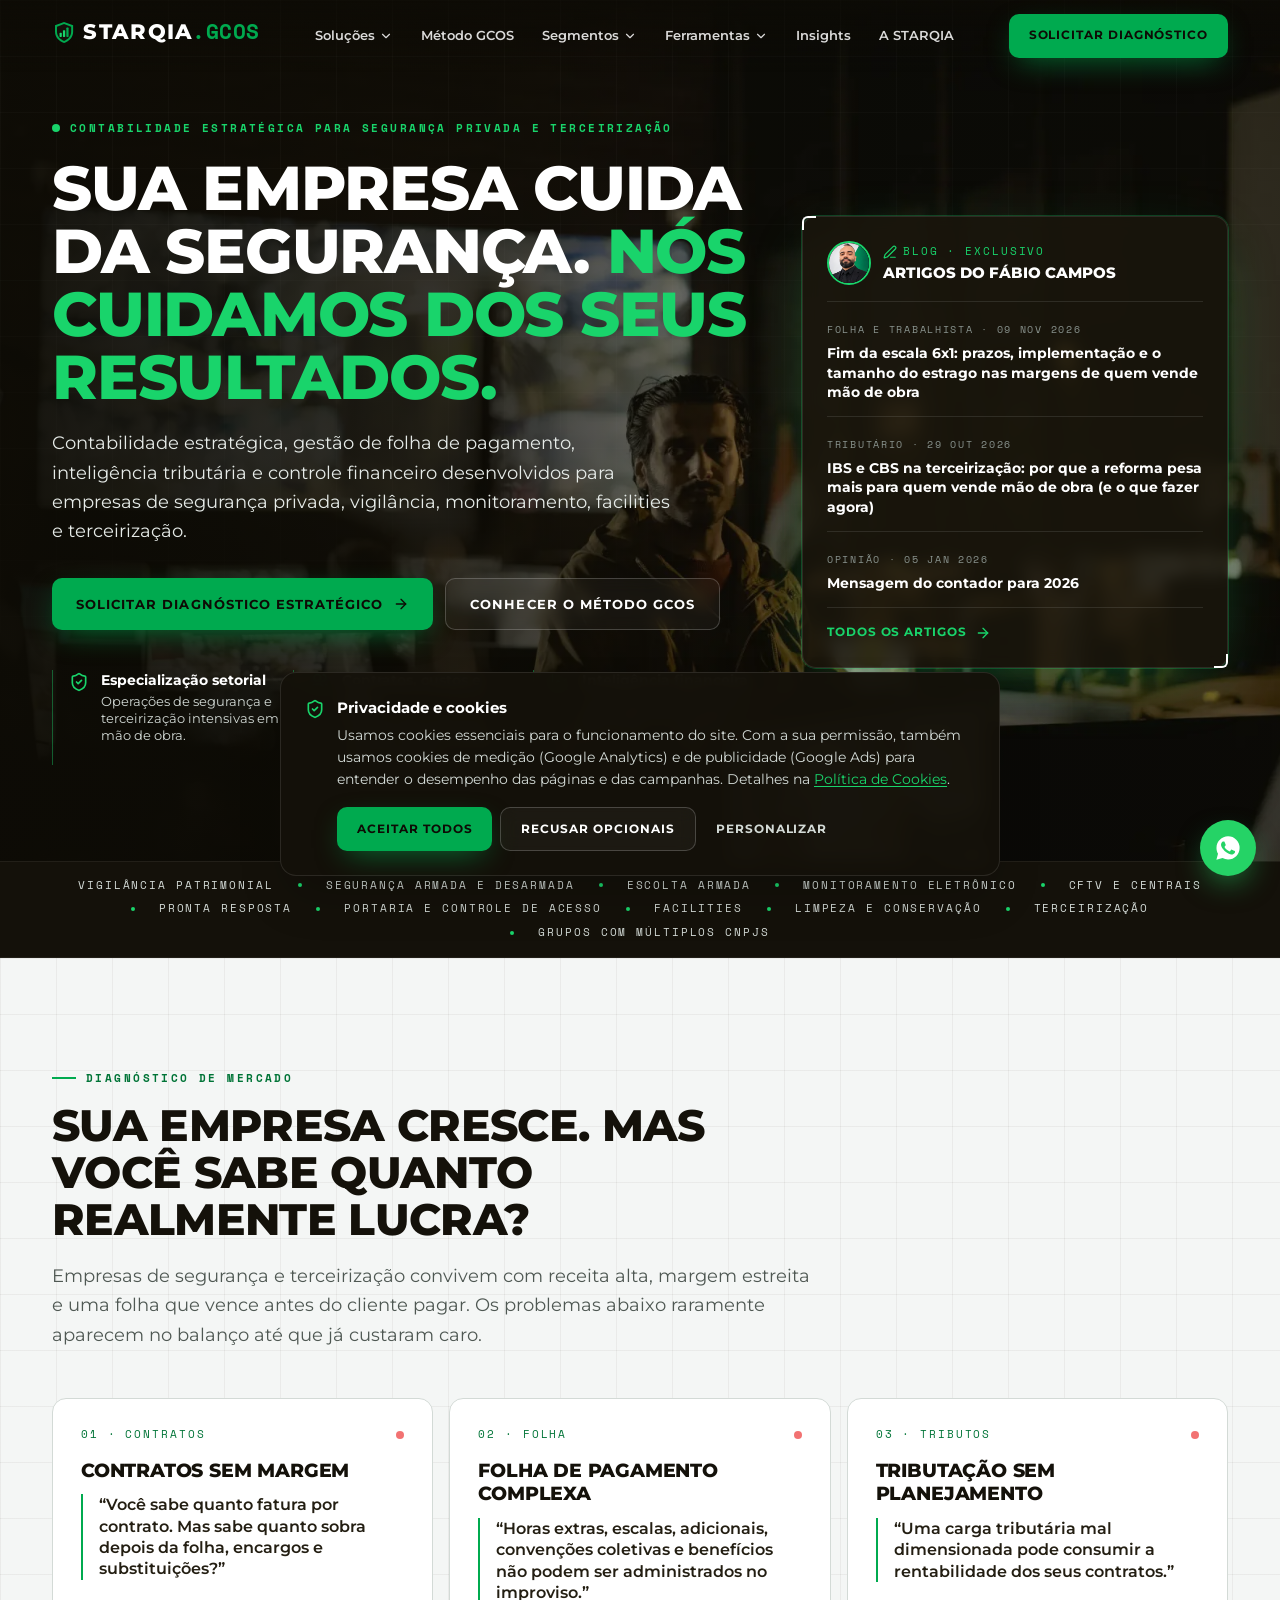
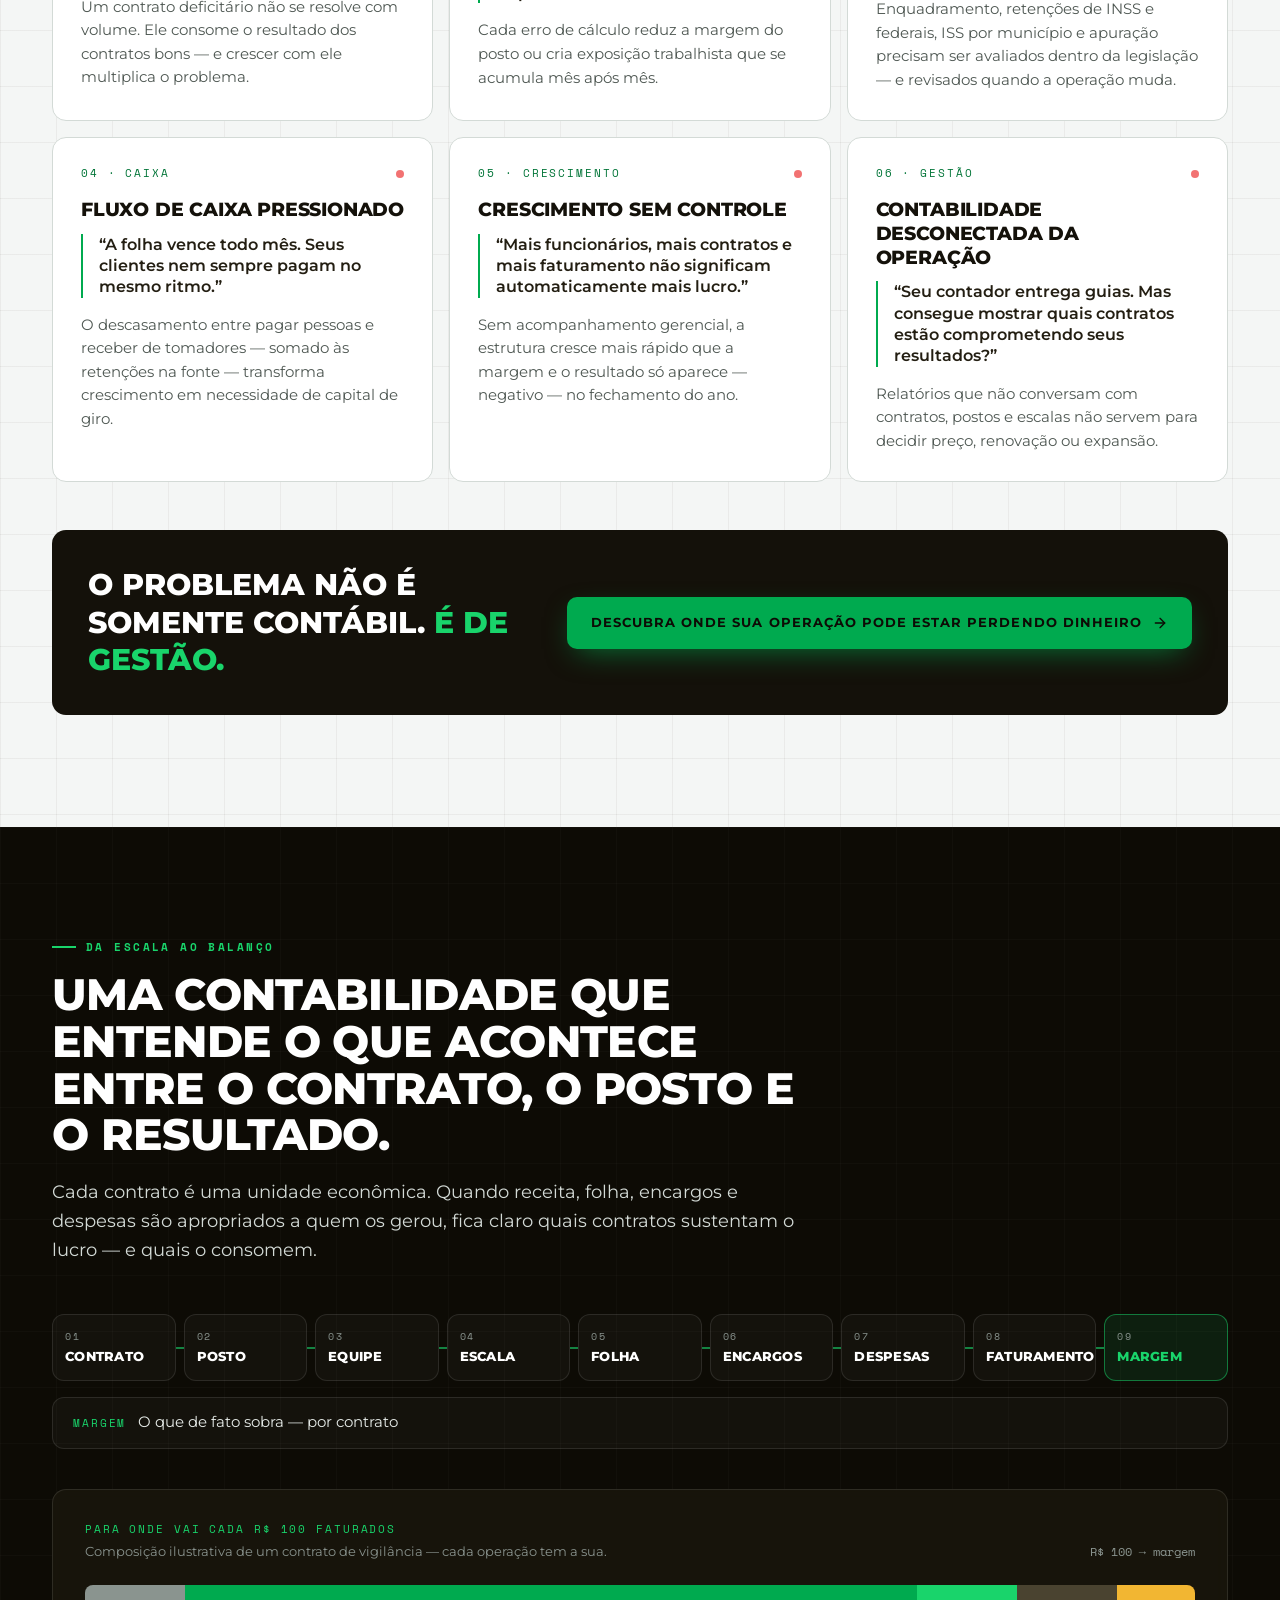
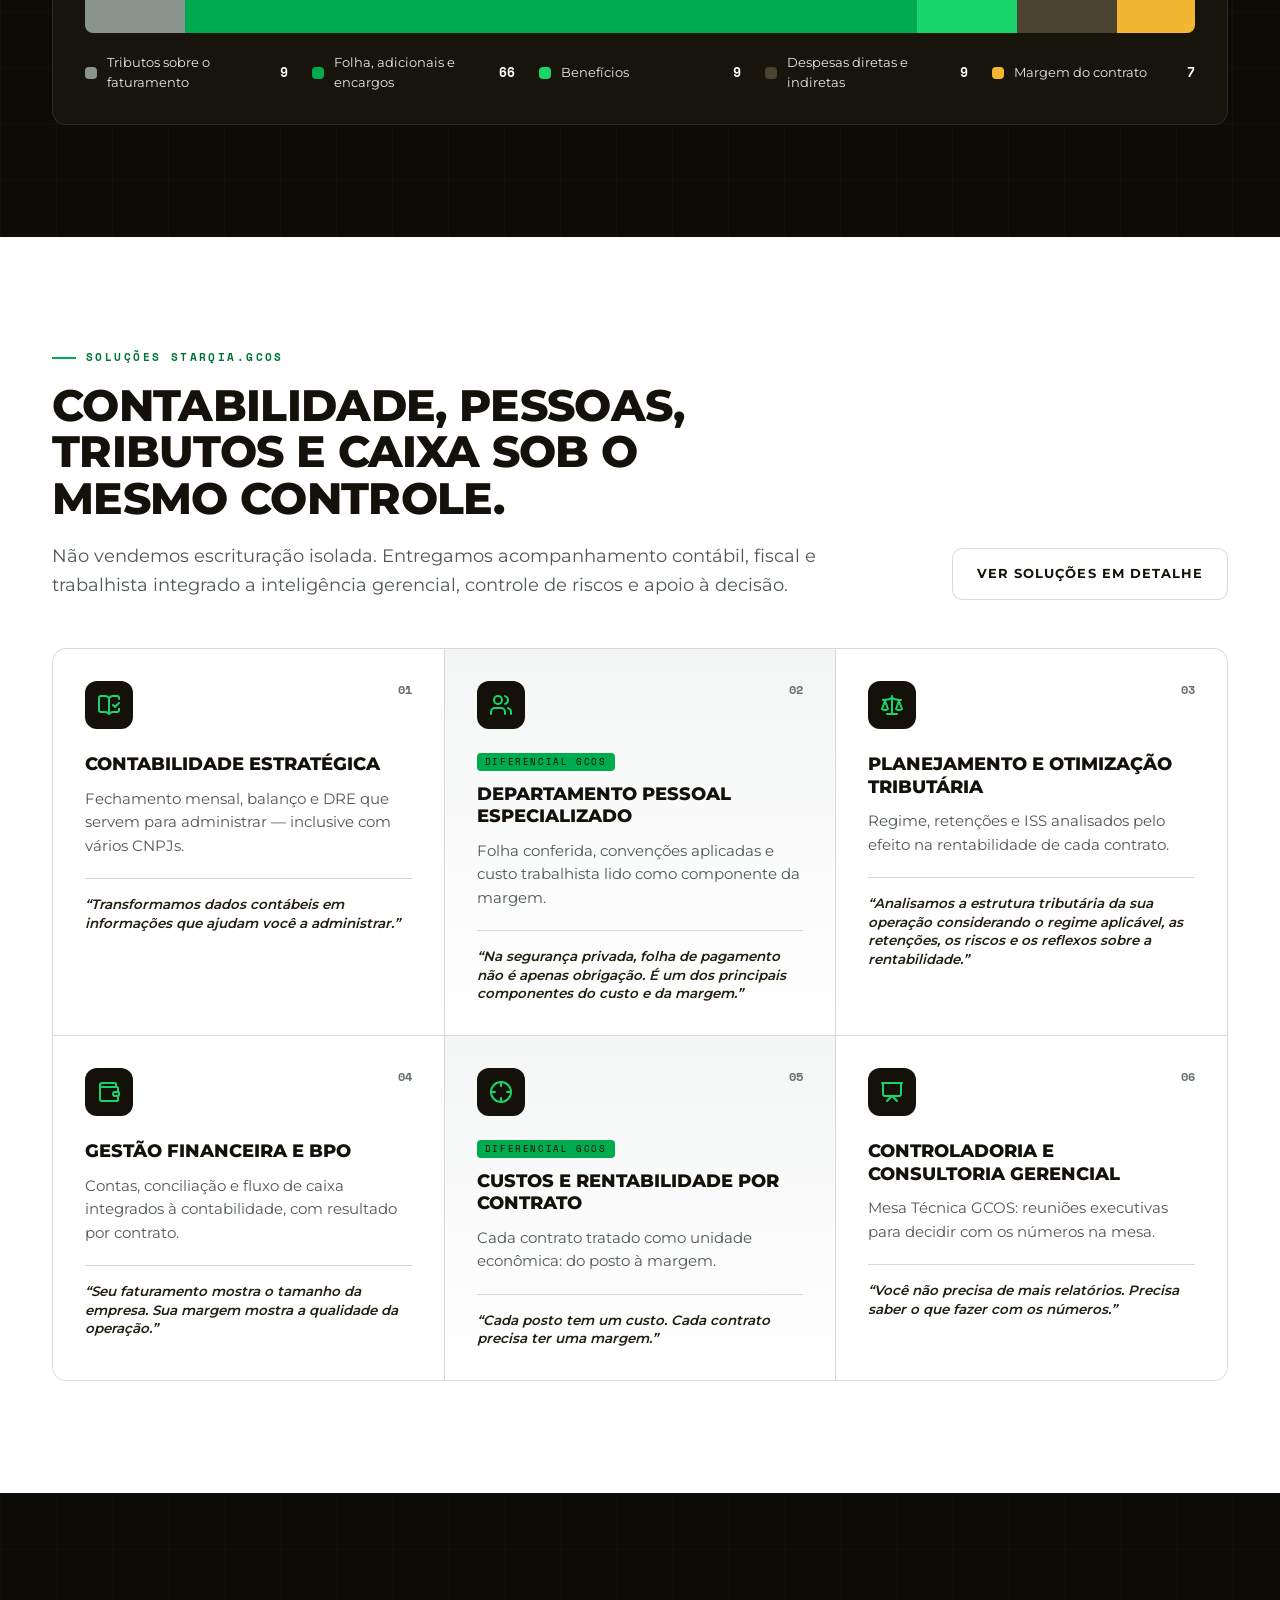
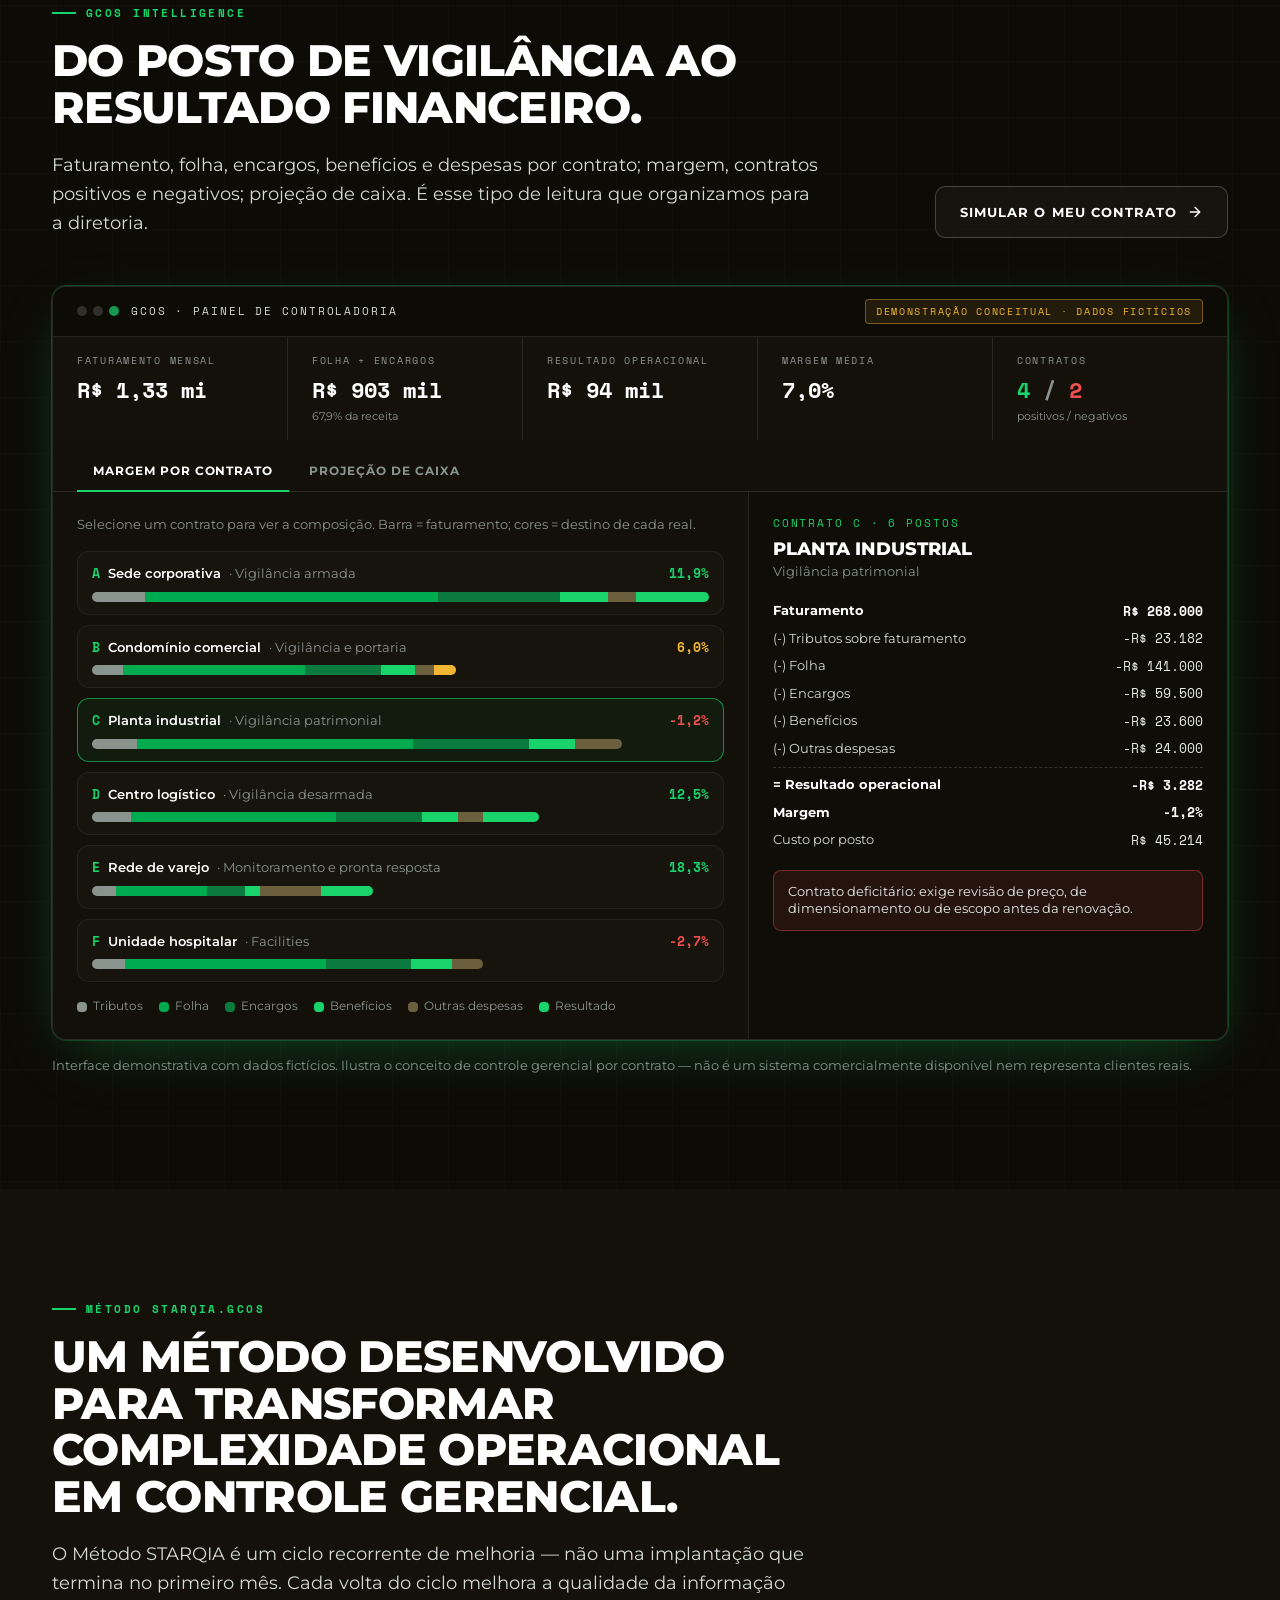
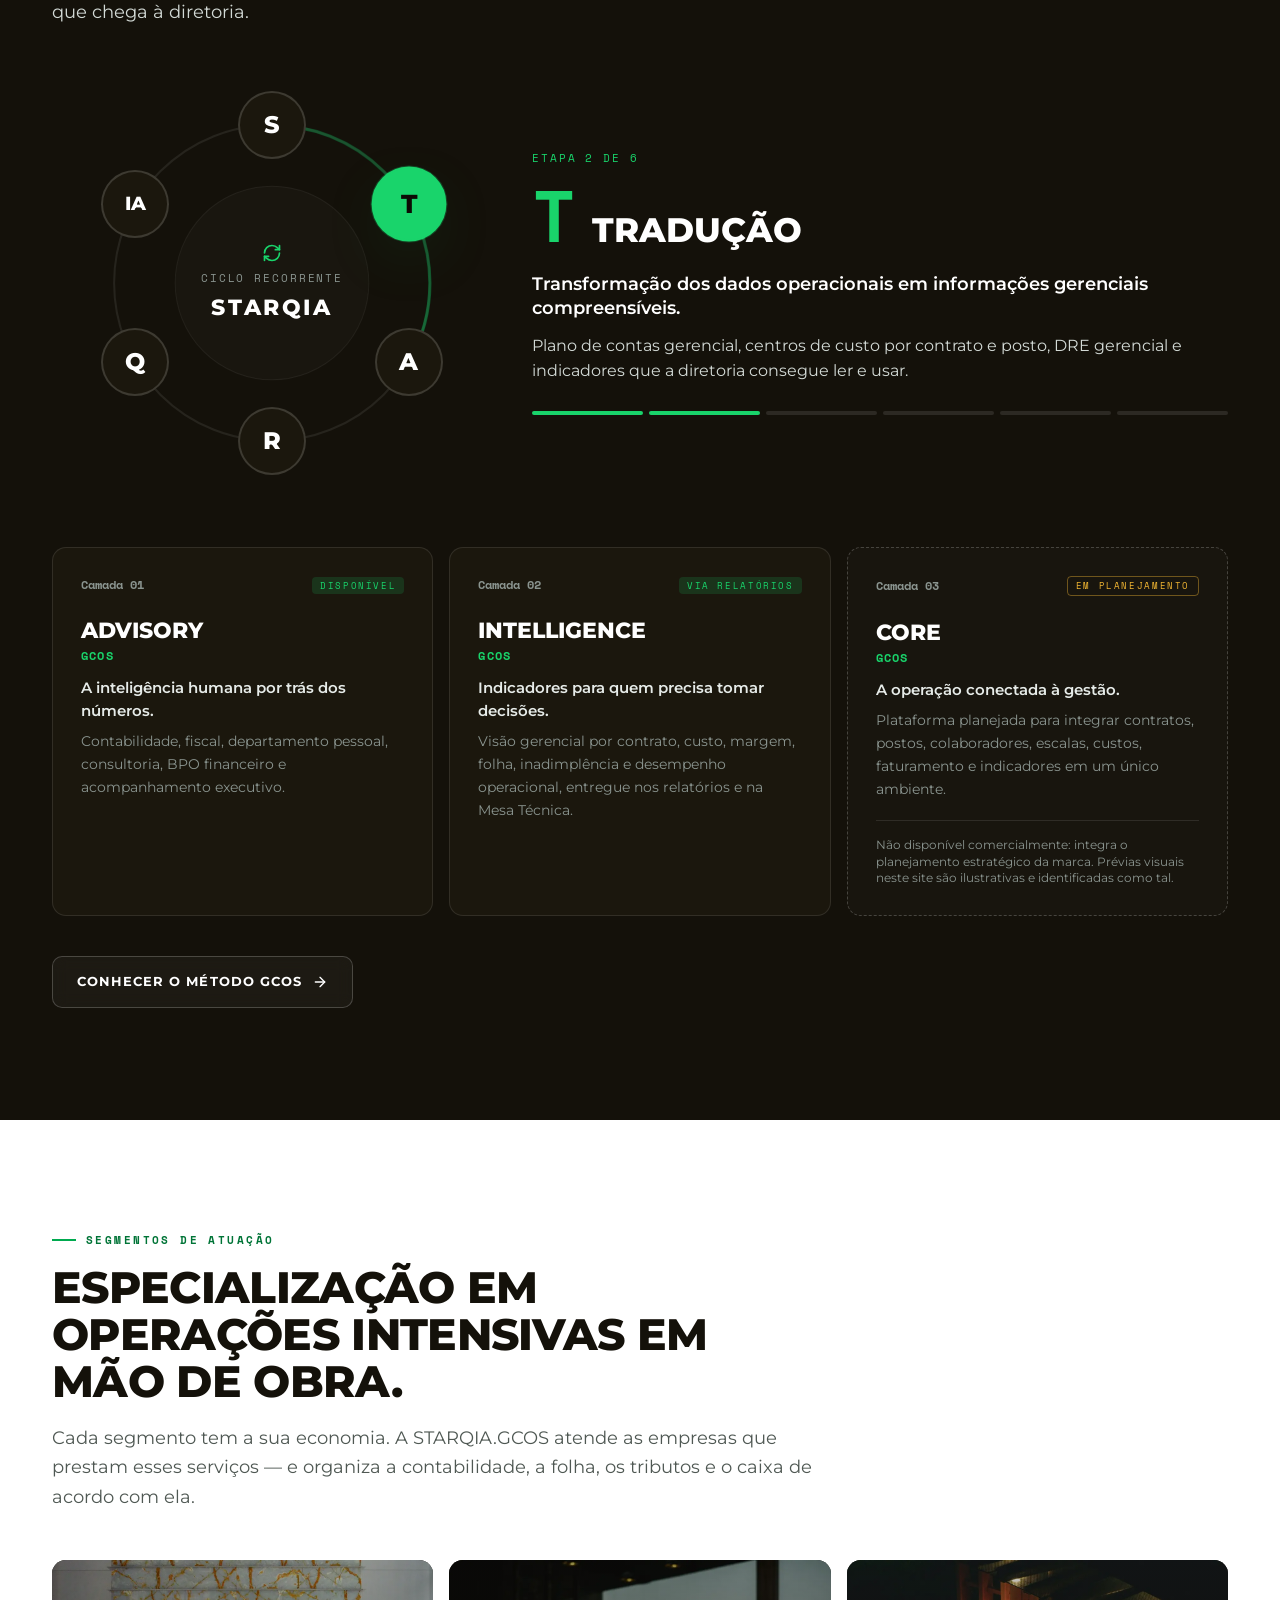
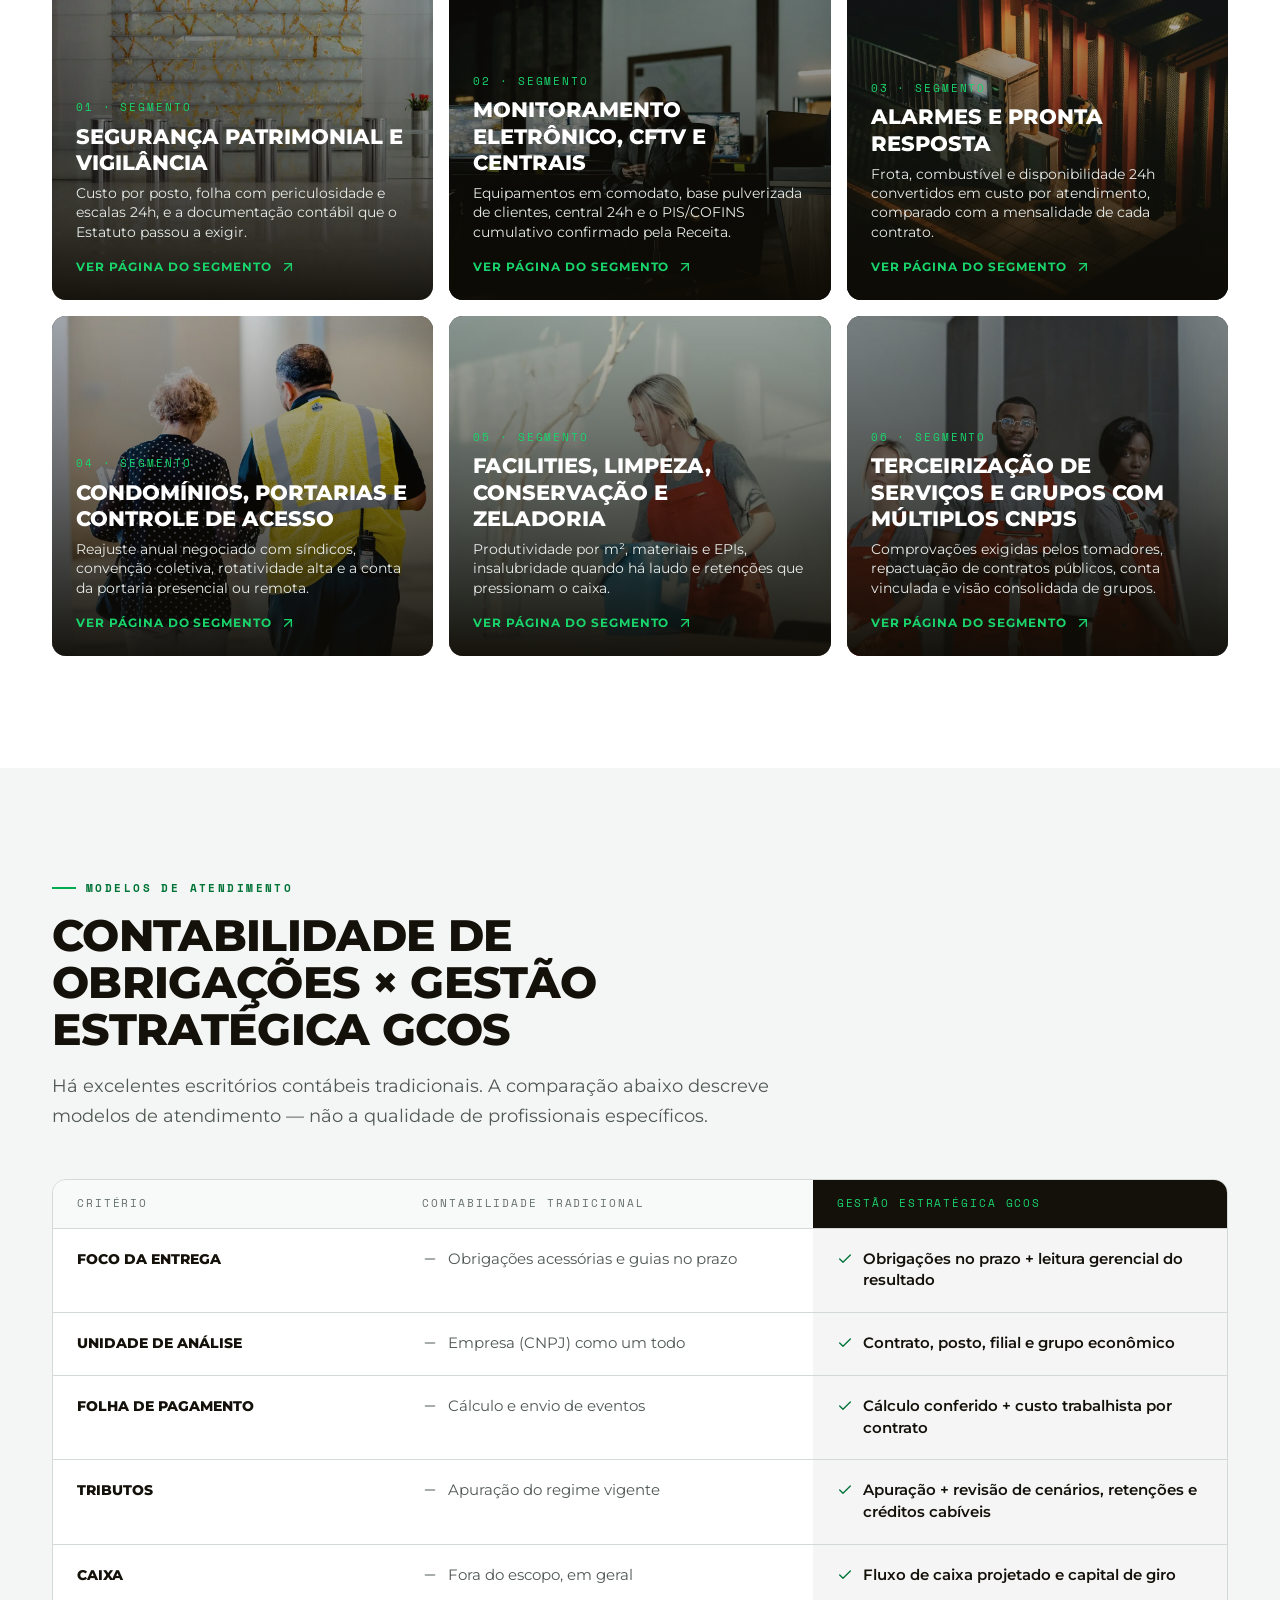
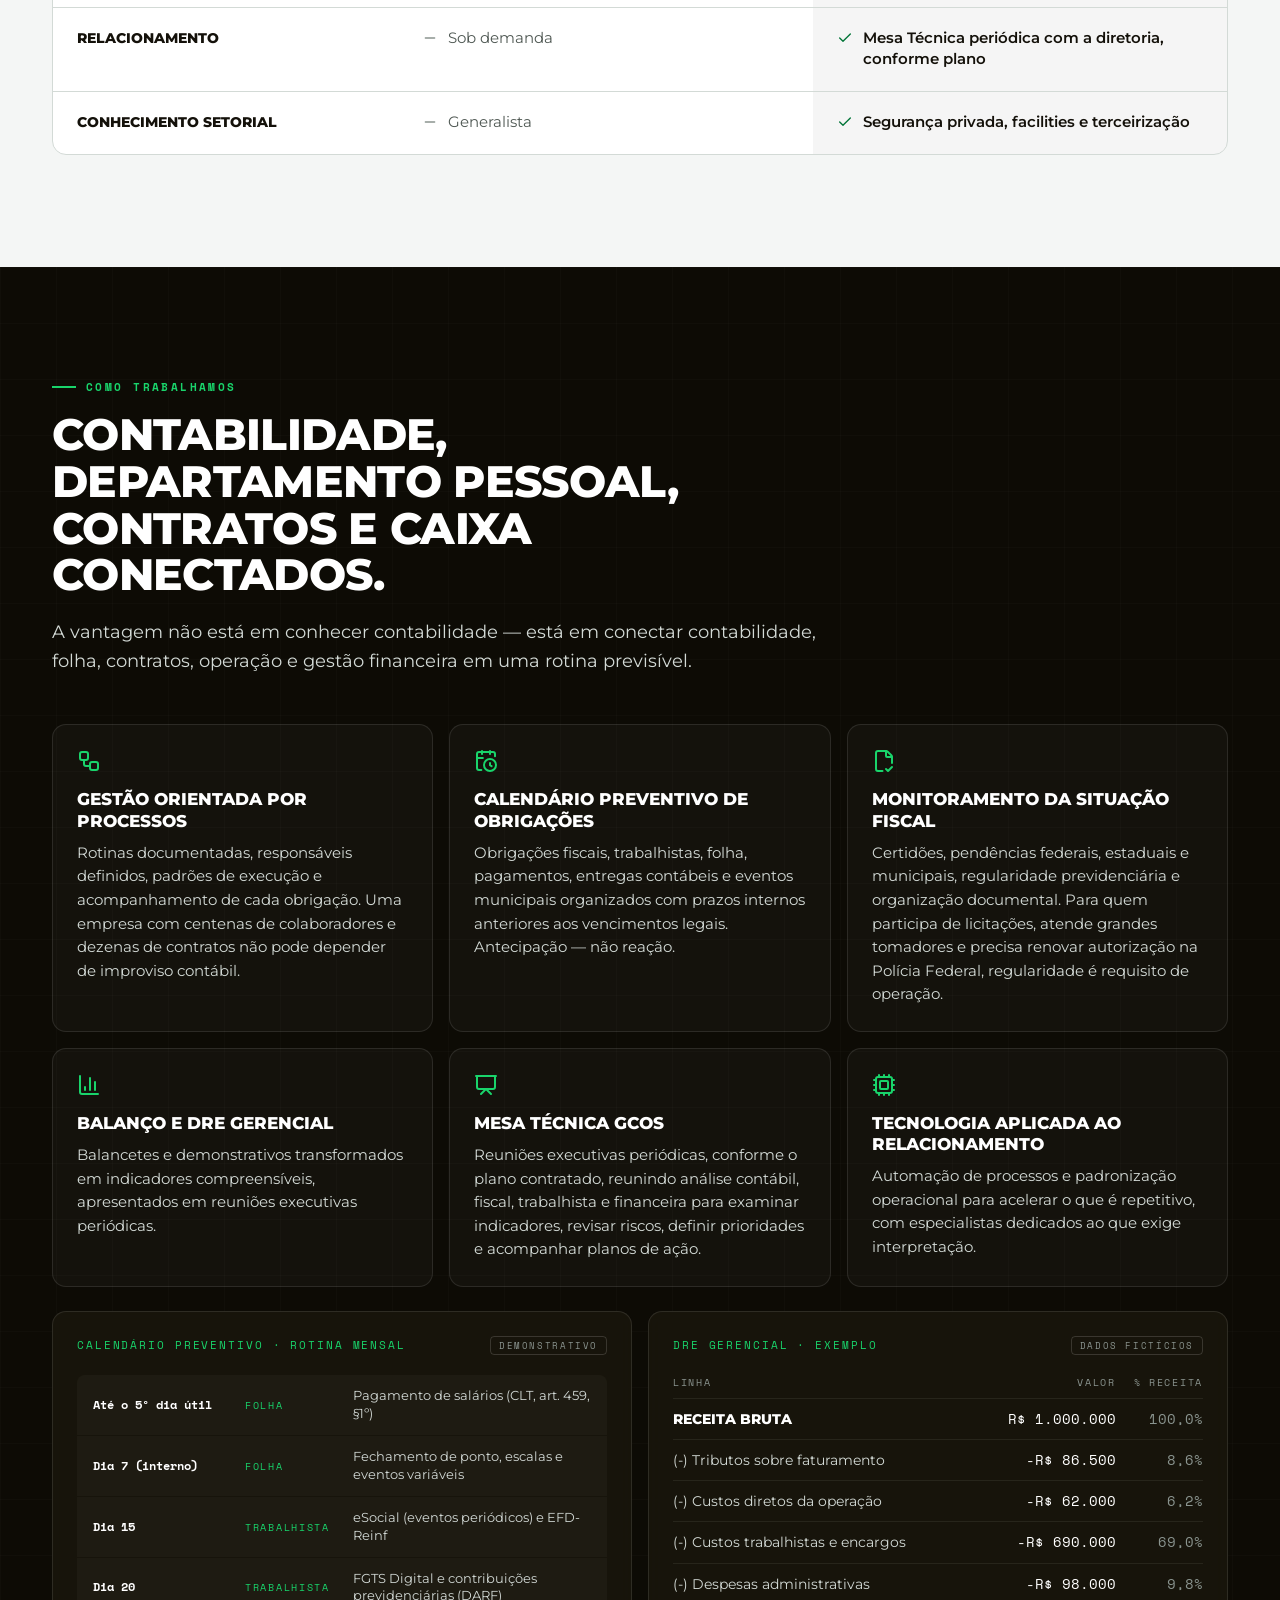
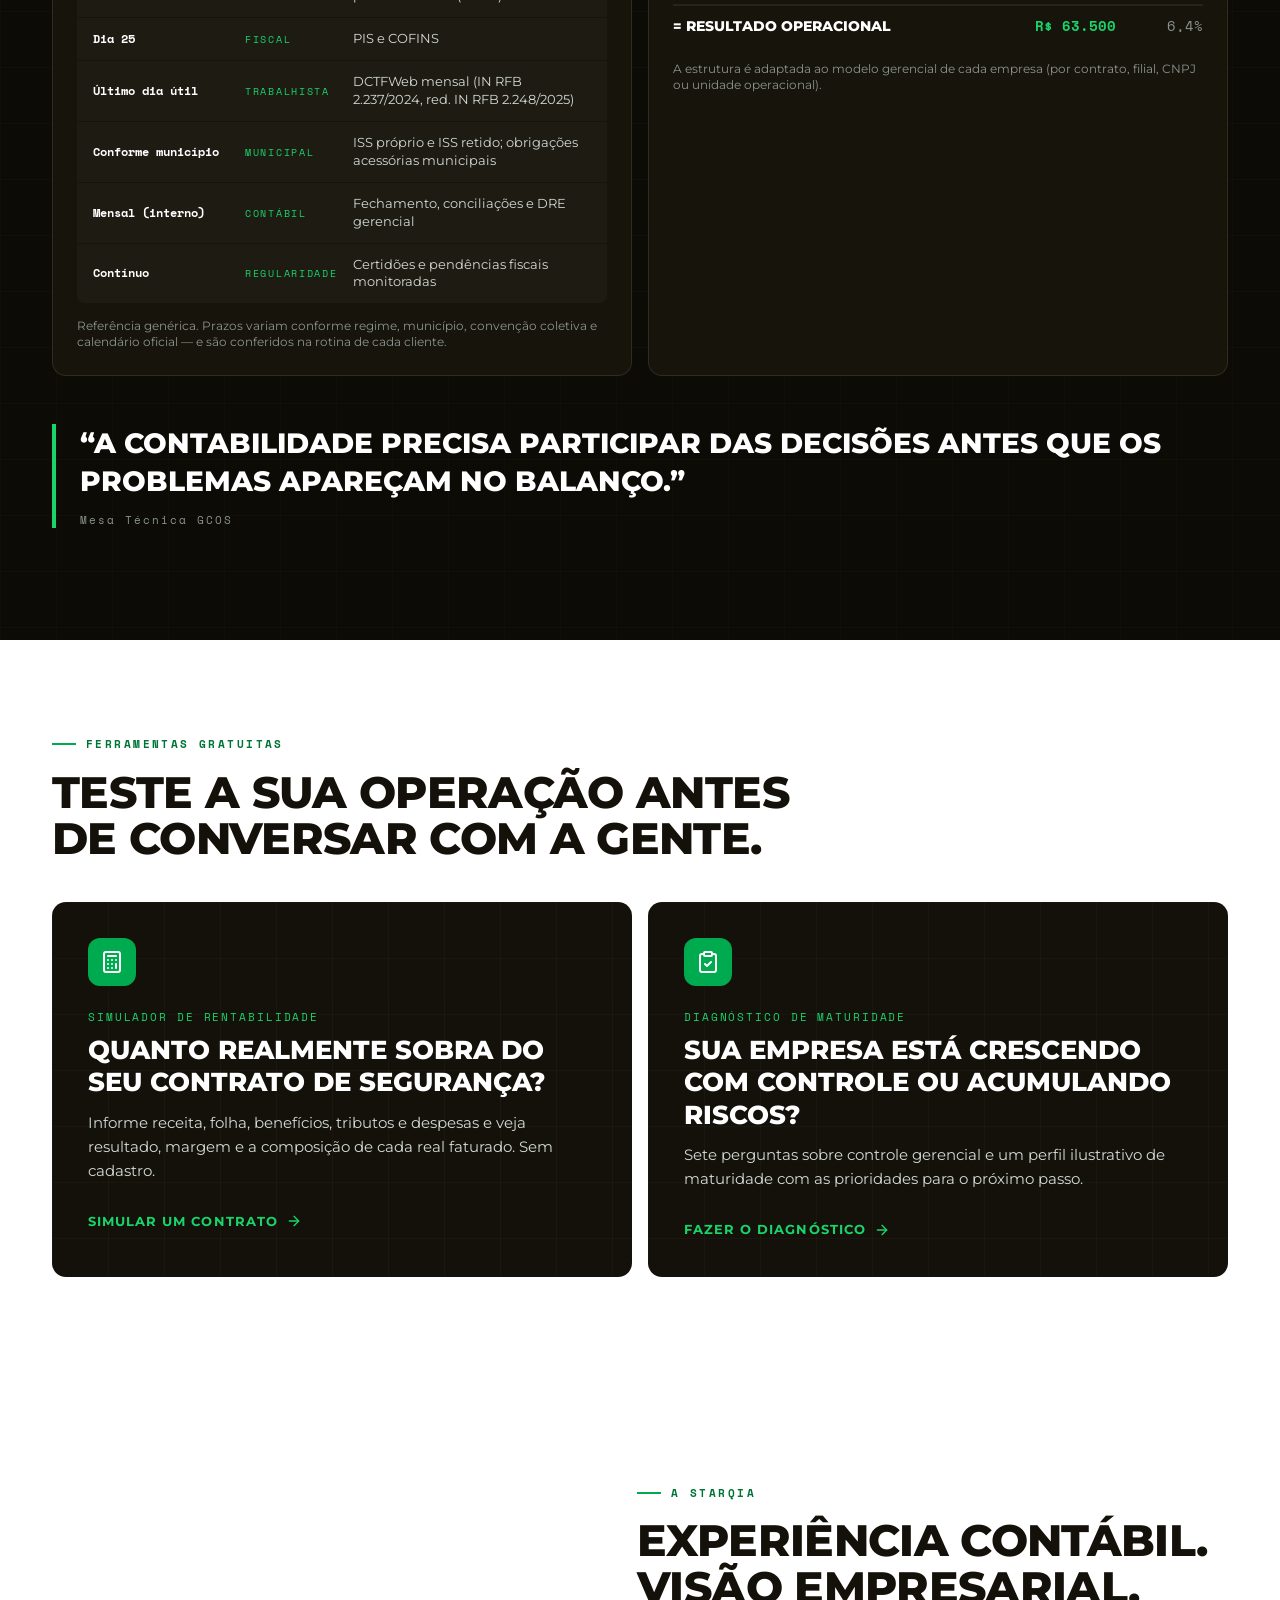
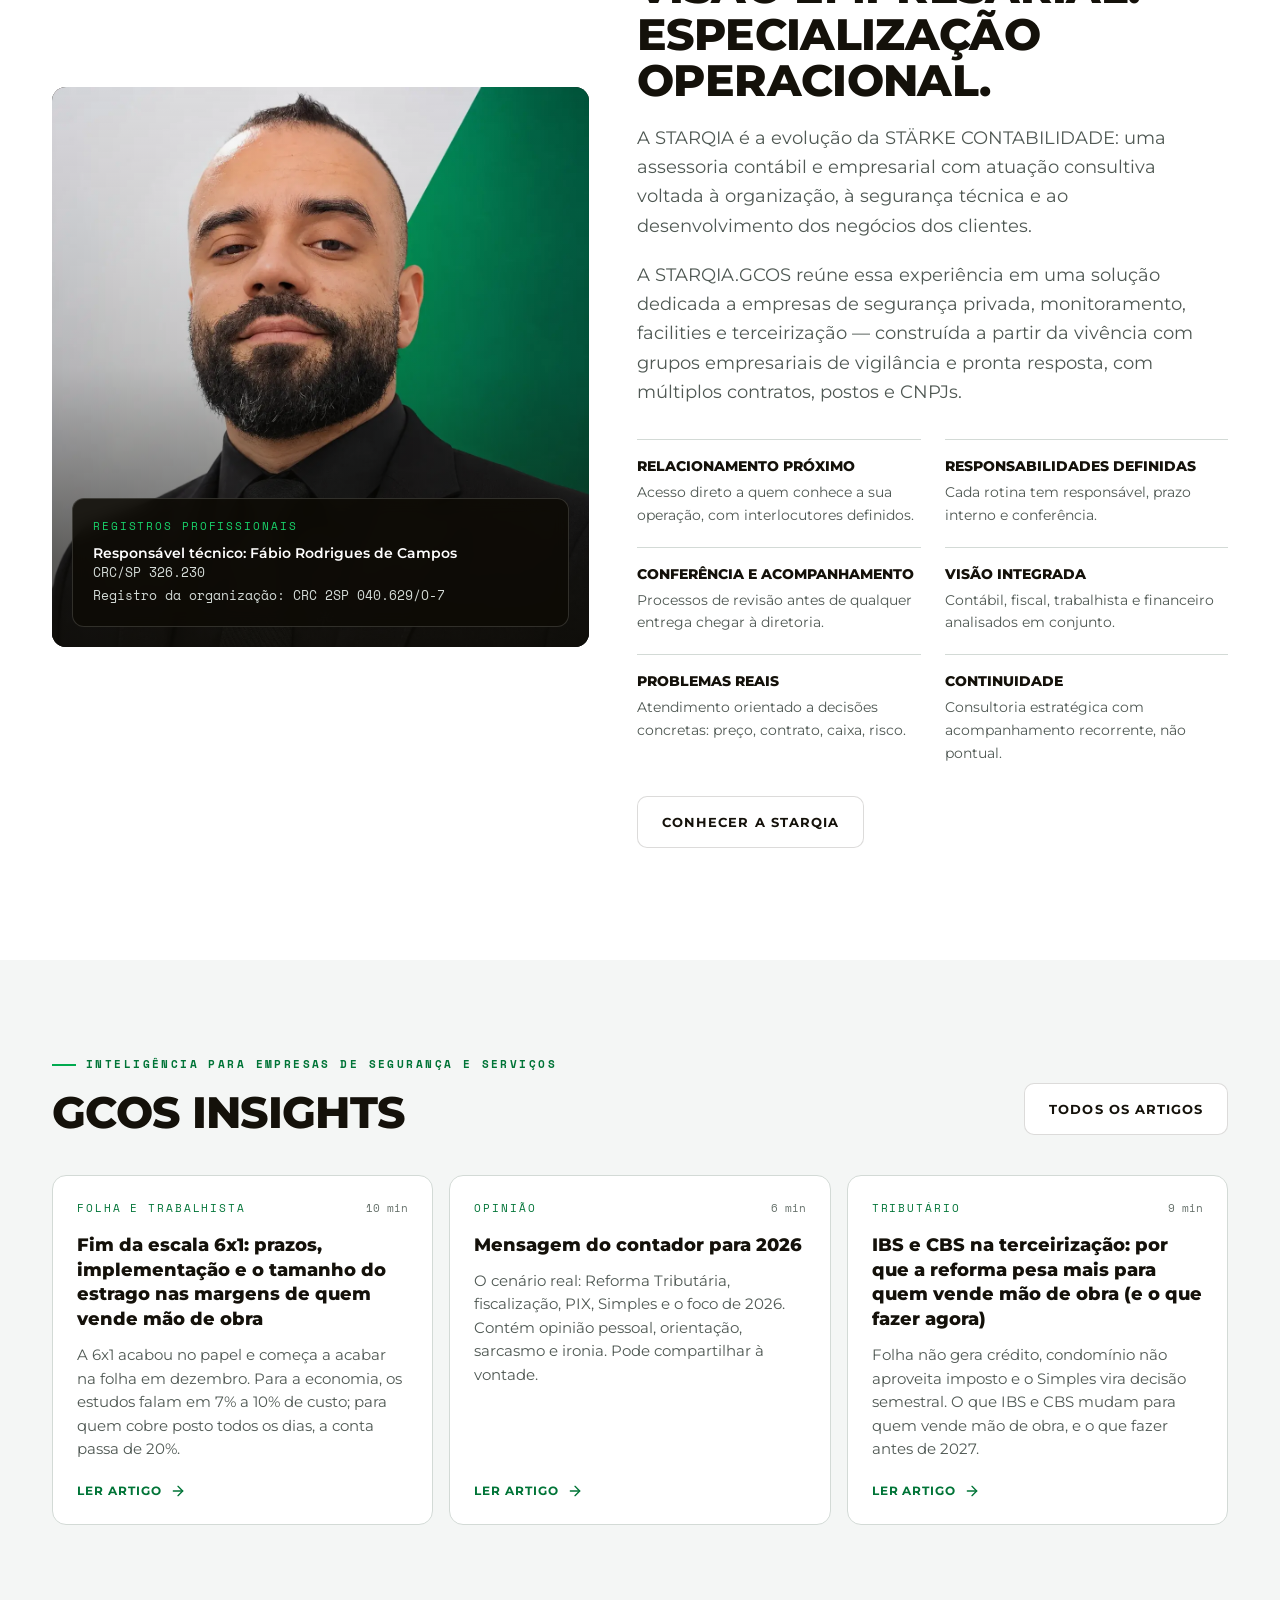
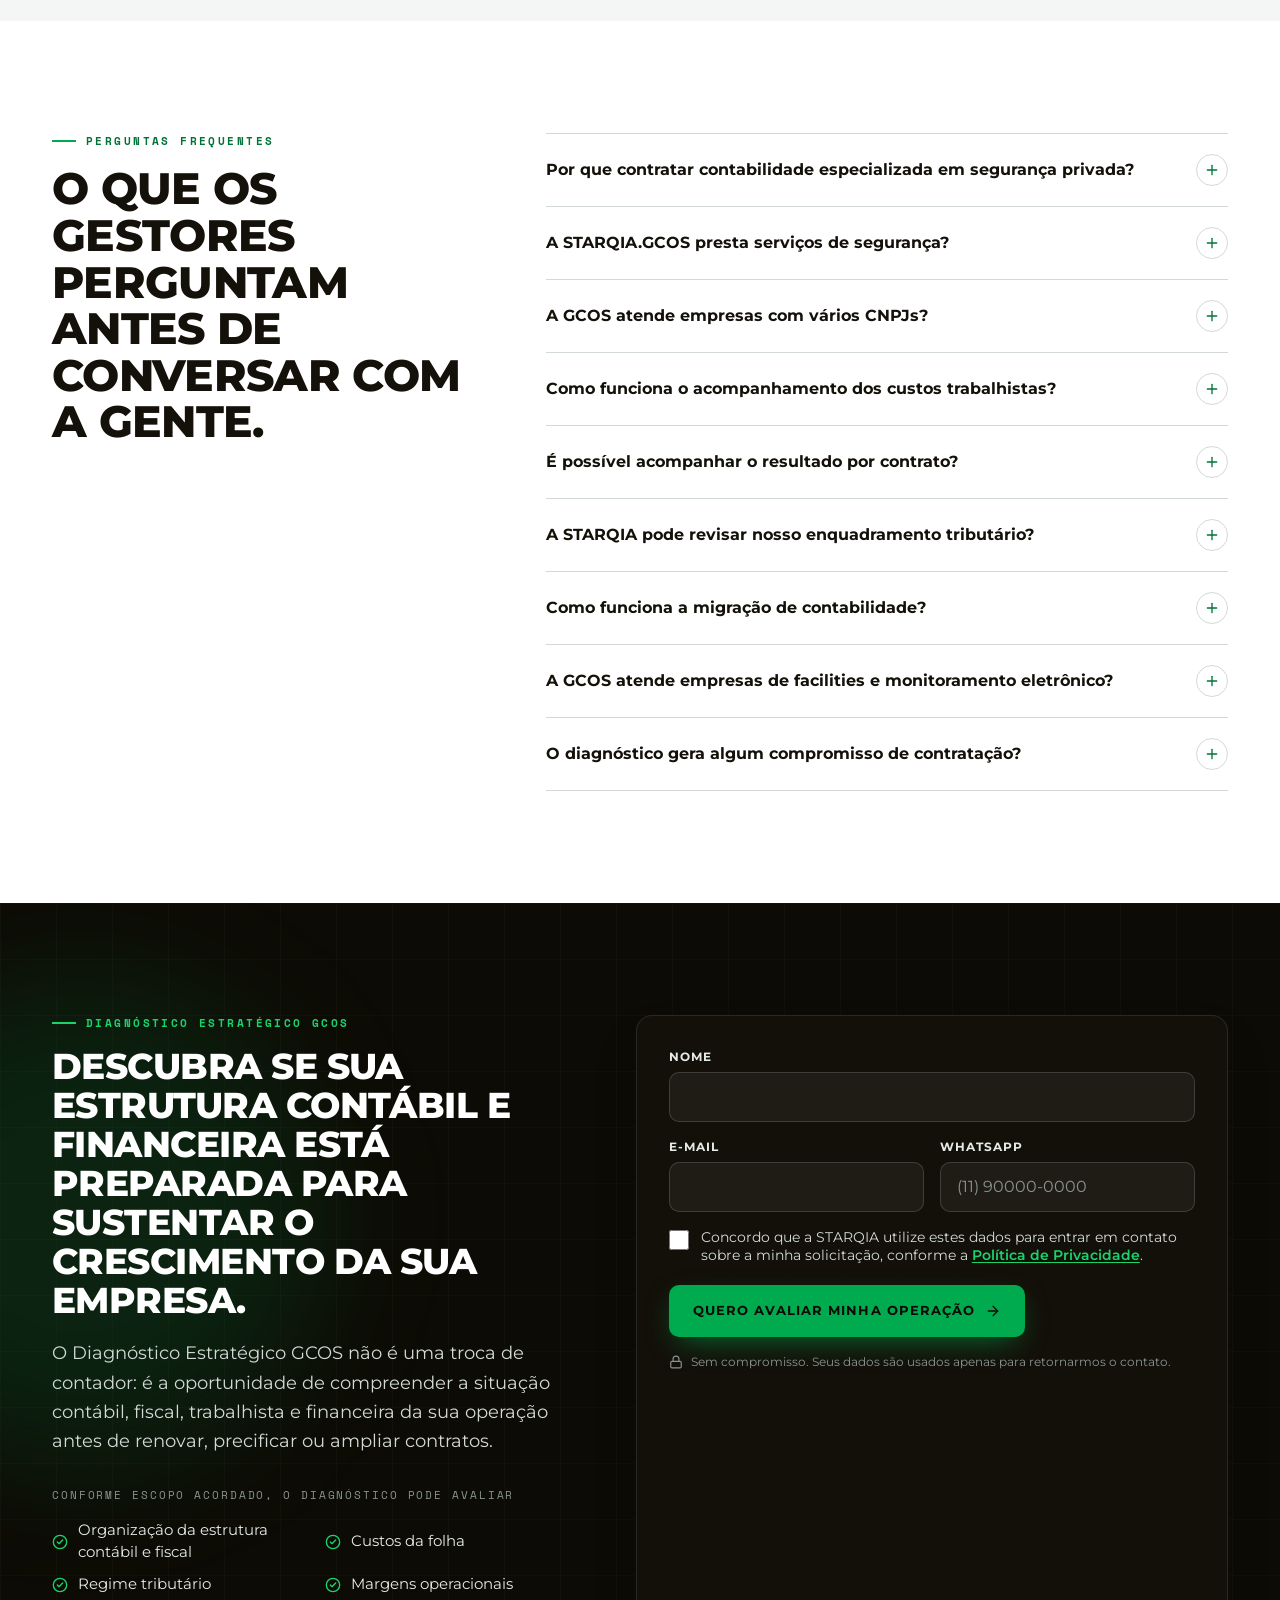
==== index.html @ 24d44747 "Blog: artigo fim da 6x1, Mensagem do Contador 2026 e quadro de artigos na home" ====
<!doctype html>
<html lang="pt-BR" class="g7zhNa_variable UTzHYW_variable">
<head>
<meta charset="utf-8">
<meta name="viewport" content="width=device-width, initial-scale=1, viewport-fit=cover">
<meta name="theme-color" content="#0d0b05">
<title>STARQIA.GCOS — Contabilidade para empresas de segurança privada e terceirização</title>
<meta name="description" content="Contabilidade estratégica, departamento pessoal, planejamento tributário e gestão financeira para empresas de vigilância, monitoramento, facilities e terceirização.">
<link rel="icon" type="image/svg+xml" href="[data-uri]">
<script>
/* ══════════ CONFIGURAÇÃO (pode ser editada neste arquivo) ══════════
 * leadWebhookUrl: endereço do webhook que recebe os leads do formulário
 *   (ex.: cenário do Make.com, Zapier, n8n). Sem ele, o formulário NÃO simula
 *   envio: informa que o envio on-line não está configurado e oferece os
 *   canais de contato disponíveis. Recomenda-se a versão Next.js (servidor)
 *   para validação, antispam e armazenamento completos. */
window.GCOS_CONFIG = { leadWebhookUrl: "https://script.google.com/macros/s/AKfycbxXcBZo9Y5EctML_EzvYaxmWSops5N1Z8LeBGMUQ2c6YplApN2BYrNyd-wkg7rf4k5K/exec" };
</script>
<style>@font-face{font-family:montserrat;src:url([data-uri])format("woff2");font-display:swap;font-weight:400;font-style:normal}@font-face{font-family:montserrat;src:url([data-uri])format("woff2");font-display:swap;font-weight:500;font-style:normal}@font-face{font-family:montserrat;src:url([data-uri])format("woff2");font-display:swap;font-weight:600;font-style:normal}@font-face{font-family:montserrat;src:url([data-uri])format("woff2");font-display:swap;font-weight:700;font-style:normal}@font-face{font-family:montserrat;src:url([data-uri])format("woff2");font-display:swap;font-weight:800;font-style:normal}@font-face{font-family:montserrat Fallback;src:local(Arial);ascent-override:84.98%;descent-override:22.04%;line-gap-override:0.0%;size-adjust:113.9%}.g7zhNa_className{font-family:montserrat,montserrat Fallback,system-ui,Segoe UI,Arial,sans-serif}.g7zhNa_variable{--font-montserrat:"montserrat", "montserrat Fallback", system-ui, Segoe UI, Arial, sans-serif}
@font-face{font-family:spaceMono;src:url([data-uri])format("woff2");font-display:swap;font-weight:400;font-style:normal}@font-face{font-family:spaceMono;src:url([data-uri])format("woff2");font-display:swap;font-weight:700;font-style:normal}@font-face{font-family:spaceMono Fallback;src:local(Arial);ascent-override:83.51%;descent-override:26.92%;line-gap-override:0.0%;size-adjust:134.12%}.UTzHYW_className{font-family:spaceMono,spaceMono Fallback,ui-monospace,Menlo,monospace}.UTzHYW_variable{--font-space-mono:"spaceMono", "spaceMono Fallback", ui-monospace, Menlo, monospace}
@layer properties{@supports (((-webkit-hyphens:none)) and (not (margin-trim:inline))) or ((-moz-orient:inline) and (not (color:rgb(from red r g b)))){*,:before,:after,::backdrop{--tw-font-weight:initial;--tw-tracking:initial;--tw-duration:initial;--tw-translate-x:0;--tw-translate-y:0;--tw-translate-z:0;--tw-scale-x:1;--tw-scale-y:1;--tw-scale-z:1;--tw-rotate-x:initial;--tw-rotate-y:initial;--tw-rotate-z:initial;--tw-skew-x:initial;--tw-skew-y:initial;--tw-space-y-reverse:0;--tw-divide-y-reverse:0;--tw-border-style:solid;--tw-gradient-position:initial;--tw-gradient-from:#0000;--tw-gradient-via:#0000;--tw-gradient-to:#0000;--tw-gradient-stops:initial;--tw-gradient-via-stops:initial;--tw-gradient-from-position:0%;--tw-gradient-via-position:50%;--tw-gradient-to-position:100%;--tw-leading:initial;--tw-shadow:0 0 #0000;--tw-shadow-color:initial;--tw-shadow-alpha:100%;--tw-inset-shadow:0 0 #0000;--tw-inset-shadow-color:initial;--tw-inset-shadow-alpha:100%;--tw-ring-color:initial;--tw-ring-shadow:0 0 #0000;--tw-inset-ring-color:initial;--tw-inset-ring-shadow:0 0 #0000;--tw-ring-inset:initial;--tw-ring-offset-width:0px;--tw-ring-offset-color:#fff;--tw-ring-offset-shadow:0 0 #0000;--tw-blur:initial;--tw-brightness:initial;--tw-contrast:initial;--tw-grayscale:initial;--tw-hue-rotate:initial;--tw-invert:initial;--tw-opacity:initial;--tw-saturate:initial;--tw-sepia:initial;--tw-drop-shadow:initial;--tw-drop-shadow-color:initial;--tw-drop-shadow-alpha:100%;--tw-drop-shadow-size:initial;--tw-backdrop-blur:initial;--tw-backdrop-brightness:initial;--tw-backdrop-contrast:initial;--tw-backdrop-grayscale:initial;--tw-backdrop-hue-rotate:initial;--tw-backdrop-invert:initial;--tw-backdrop-opacity:initial;--tw-backdrop-saturate:initial;--tw-backdrop-sepia:initial;--tw-ease:initial}}}@layer theme{:root,:host{--font-sans:var(--font-montserrat), ui-sans-serif, system-ui, sans-serif;--font-mono:var(--font-space-mono), ui-monospace, SFMono-Regular, Menlo, monospace;--color-mist-200:#e6ebe8;--color-mist-300:#d3dad6;--color-black:#000;--color-white:#fff;--spacing:.25rem;--container-sm:24rem;--container-lg:32rem;--container-xl:36rem;--container-2xl:42rem;--container-3xl:48rem;--text-lg:1.125rem;--text-lg--line-height:calc(1.75 / 1.125);--font-weight-normal:400;--font-weight-semibold:600;--font-weight-bold:700;--font-weight-extrabold:800;--leading-tight:1.25;--leading-snug:1.375;--leading-relaxed:1.625;--radius-sm:.25rem;--radius-lg:.5rem;--radius-xl:.75rem;--radius-2xl:1rem;--ease-out:cubic-bezier(0, 0, .2, 1);--animate-spin:spin 1s linear infinite;--blur-sm:8px;--blur-md:12px;--blur-3xl:64px;--default-transition-duration:.15s;--default-transition-timing-function:cubic-bezier(.4, 0, .2, 1);--default-font-family:var(--font-sans);--default-mono-font-family:var(--font-mono);--color-brand:#00aa4f;--color-brand-700:#007437;--color-signal:#19d46b;--color-signal-soft:#7ff0ae;--color-ink-950:#0d0b05;--color-ink-900:#14110a;--color-ink-850:#1b170d;--color-ink-800:#231e12;--color-ink-600:#4a4330;--color-paper:#fff;--color-mist:#f4f6f5;--color-steel:#66716b;--color-steel-400:#8a948f;--color-steel-600:#4f5853;--color-positive:#19d46b;--color-warning:#f2b632;--color-negative:#ef4f4f;--radius-card:14px;--animate-pulse-dot:pulse-dot 2s ease-in-out infinite;--animate-flow:flow 2.8s linear infinite}}@layer base{*,:after,:before,::backdrop{box-sizing:border-box;border:0 solid;margin:0;padding:0}::file-selector-button{box-sizing:border-box;border:0 solid;margin:0;padding:0}html,:host{-webkit-text-size-adjust:100%;tab-size:4;line-height:1.5;font-family:var(--default-font-family,-apple-system, BlinkMacSystemFont, "Segoe UI", Roboto, "Helvetica Neue", "Noto Sans", Arial, sans-serif, "Apple Color Emoji", "Segoe UI Emoji", "Segoe UI Symbol", "Noto Color Emoji");font-feature-settings:var(--default-font-feature-settings,normal);font-variation-settings:var(--default-font-variation-settings,normal);-webkit-tap-highlight-color:transparent}hr{height:0;color:inherit;border-top-width:1px}abbr:where([title]){-webkit-text-decoration:underline dotted;text-decoration:underline dotted}h1,h2,h3,h4,h5,h6{font-size:inherit;font-weight:inherit}a{color:inherit;-webkit-text-decoration:inherit;-webkit-text-decoration:inherit;-webkit-text-decoration:inherit;-webkit-text-decoration:inherit;text-decoration:inherit}b,strong{font-weight:bolder}code,kbd,samp,pre{font-family:var(--default-mono-font-family,ui-monospace, SFMono-Regular, Menlo, Monaco, Consolas, "Liberation Mono", "Courier New", monospace);font-feature-settings:var(--default-mono-font-feature-settings,normal);font-variation-settings:var(--default-mono-font-variation-settings,normal);font-size:1em}small{font-size:80%}sub,sup{vertical-align:baseline;font-size:75%;line-height:0;position:relative}sub{bottom:-.25em}sup{top:-.5em}table{text-indent:0;border-color:inherit;border-collapse:collapse}:-moz-focusring:where(:not(iframe)){outline:auto}progress{vertical-align:baseline}summary{display:list-item}ol,ul,menu{list-style:none}img,svg,video,canvas,audio,iframe,embed,object{vertical-align:middle;display:block}img,video{max-width:100%;height:auto}button,input,select,optgroup,textarea{font:inherit;font-feature-settings:inherit;font-variation-settings:inherit;letter-spacing:inherit;color:inherit;opacity:1;background-color:#0000;border-radius:0}::file-selector-button{font:inherit;font-feature-settings:inherit;font-variation-settings:inherit;letter-spacing:inherit;color:inherit;opacity:1;background-color:#0000;border-radius:0}:where(select:is([multiple],[size])) optgroup{font-weight:bolder}:where(select:is([multiple],[size])) optgroup option{padding-inline-start:20px}::file-selector-button{margin-inline-end:4px}::placeholder{opacity:1}@supports (not ((-webkit-appearance:-apple-pay-button))) or (contain-intrinsic-size:1px){::placeholder{color:currentColor}@supports (color:color-mix(in lab, red, red)){::placeholder{color:color-mix(in oklab, currentcolor 50%, transparent)}}}textarea{resize:vertical}::-webkit-search-decoration{-webkit-appearance:none}::-webkit-date-and-time-value{min-height:1lh;text-align:inherit}::-webkit-datetime-edit{display:inline-flex}::-webkit-datetime-edit-fields-wrapper{padding:0}::-webkit-datetime-edit{padding-block:0}::-webkit-datetime-edit-year-field{padding-block:0}::-webkit-datetime-edit-month-field{padding-block:0}::-webkit-datetime-edit-day-field{padding-block:0}::-webkit-datetime-edit-hour-field{padding-block:0}::-webkit-datetime-edit-minute-field{padding-block:0}::-webkit-datetime-edit-second-field{padding-block:0}::-webkit-datetime-edit-millisecond-field{padding-block:0}::-webkit-datetime-edit-meridiem-field{padding-block:0}::-webkit-calendar-picker-indicator{line-height:1}:-moz-ui-invalid{box-shadow:none}button,input:where([type=button],[type=reset],[type=submit]){appearance:button}::file-selector-button{appearance:button}::-webkit-inner-spin-button{height:auto}::-webkit-outer-spin-button{height:auto}[hidden]:where(:not([hidden=until-found])){display:none!important}html{-webkit-text-size-adjust:100%;scroll-behavior:smooth;scroll-padding-top:88px}body{background-color:var(--color-paper);font-family:var(--font-sans);color:var(--color-ink-900);-webkit-font-smoothing:antialiased;-moz-osx-font-smoothing:grayscale;font-feature-settings:"kern", "liga";text-rendering:optimizelegibility}::selection{background:#00aa4f40}:focus-visible{outline:2px solid var(--color-signal);outline-offset:3px;border-radius:4px}@media (prefers-reduced-motion:reduce){html{scroll-behavior:auto}*,:before,:after{transition-duration:.01ms!important;animation-duration:.01ms!important;animation-iteration-count:1!important}}}@layer components{.container-x{width:100%;max-width:1240px;padding-inline:calc(var(--spacing) * 5);margin-inline:auto}@media (min-width:40rem){.container-x{padding-inline:calc(var(--spacing) * 8)}}.eyebrow{font-family:var(--font-mono);--tw-font-weight:var(--font-weight-bold);font-size:11px;font-weight:var(--font-weight-bold);--tw-tracking:.22em;letter-spacing:.22em;color:var(--color-brand-700);text-transform:uppercase}.eyebrow-dark{font-family:var(--font-mono);--tw-font-weight:var(--font-weight-bold);font-size:11px;font-weight:var(--font-weight-bold);--tw-tracking:.22em;letter-spacing:.22em;color:var(--color-signal);text-transform:uppercase}.display{--tw-leading:1.02;--tw-font-weight:var(--font-weight-extrabold);line-height:1.02;font-weight:var(--font-weight-extrabold);--tw-tracking:-.02em;letter-spacing:-.02em;text-transform:uppercase}.h-section{--tw-leading:1.06;--tw-font-weight:var(--font-weight-extrabold);font-size:28px;line-height:1.06;font-weight:var(--font-weight-extrabold);--tw-tracking:-.015em;letter-spacing:-.015em;text-transform:uppercase}@media (min-width:40rem){.h-section{font-size:36px}}@media (min-width:64rem){.h-section{font-size:44px}}.lead{--tw-leading:var(--leading-relaxed);font-size:17px;line-height:var(--leading-relaxed);color:var(--color-steel-600)}@media (min-width:40rem){.lead{font-size:var(--text-lg);line-height:var(--tw-leading,var(--text-lg--line-height))}}.lead-dark{--tw-leading:var(--leading-relaxed);font-size:17px;line-height:var(--leading-relaxed);color:var(--color-mist-300)}@media (min-width:40rem){.lead-dark{font-size:var(--text-lg);line-height:var(--tw-leading,var(--text-lg--line-height))}}.btn-primary{justify-content:center;align-items:center;gap:calc(var(--spacing) * 2.5);min-height:52px;padding-inline:calc(var(--spacing) * 6);--tw-font-weight:var(--font-weight-bold);font-size:13px;font-weight:var(--font-weight-bold);--tw-tracking:.08em;letter-spacing:.08em;text-transform:uppercase;transition-property:all;transition-timing-function:var(--tw-ease,var(--default-transition-timing-function));transition-duration:var(--tw-duration,var(--default-transition-duration));--tw-duration:.2s;-webkit-user-select:none;user-select:none;border-radius:10px;transition-duration:.2s;display:inline-flex}.btn-primary:disabled{cursor:not-allowed;opacity:.6}.btn-primary{background-color:var(--color-brand);color:var(--color-ink-950);--tw-shadow:0 10px 30px -10px var(--tw-shadow-color,#00aa4fb3);box-shadow:var(--tw-inset-shadow), var(--tw-inset-ring-shadow), var(--tw-ring-offset-shadow), var(--tw-ring-shadow), var(--tw-shadow)}@media (hover:hover){.btn-primary:hover{background-color:var(--color-signal);--tw-shadow:0 14px 36px -10px var(--tw-shadow-color,#19d46bcc);box-shadow:var(--tw-inset-shadow), var(--tw-inset-ring-shadow), var(--tw-ring-offset-shadow), var(--tw-ring-shadow), var(--tw-shadow)}}.btn-primary:active{--tw-translate-y:1px;translate:var(--tw-translate-x) var(--tw-translate-y)}.btn-ghost-dark{justify-content:center;align-items:center;gap:calc(var(--spacing) * 2.5);min-height:52px;padding-inline:calc(var(--spacing) * 6);--tw-font-weight:var(--font-weight-bold);font-size:13px;font-weight:var(--font-weight-bold);--tw-tracking:.08em;letter-spacing:.08em;text-transform:uppercase;transition-property:all;transition-timing-function:var(--tw-ease,var(--default-transition-timing-function));transition-duration:var(--tw-duration,var(--default-transition-duration));--tw-duration:.2s;-webkit-user-select:none;user-select:none;border-radius:10px;transition-duration:.2s;display:inline-flex}.btn-ghost-dark:disabled{cursor:not-allowed;opacity:.6}.btn-ghost-dark{border-style:var(--tw-border-style);border-width:1px;border-color:#fff3}@supports (color:color-mix(in lab, red, red)){.btn-ghost-dark{border-color:color-mix(in oklab, var(--color-white) 20%, transparent)}}.btn-ghost-dark{background-color:#ffffff0a}@supports (color:color-mix(in lab, red, red)){.btn-ghost-dark{background-color:color-mix(in oklab, var(--color-white) 4%, transparent)}}.btn-ghost-dark{color:var(--color-white);--tw-backdrop-blur:blur(8px);-webkit-backdrop-filter:var(--tw-backdrop-blur,) var(--tw-backdrop-brightness,) var(--tw-backdrop-contrast,) var(--tw-backdrop-grayscale,) var(--tw-backdrop-hue-rotate,) var(--tw-backdrop-invert,) var(--tw-backdrop-opacity,) var(--tw-backdrop-saturate,) var(--tw-backdrop-sepia,);backdrop-filter:var(--tw-backdrop-blur,) var(--tw-backdrop-brightness,) var(--tw-backdrop-contrast,) var(--tw-backdrop-grayscale,) var(--tw-backdrop-hue-rotate,) var(--tw-backdrop-invert,) var(--tw-backdrop-opacity,) var(--tw-backdrop-saturate,) var(--tw-backdrop-sepia,)}@media (hover:hover){.btn-ghost-dark:hover{border-color:#19d46b99}@supports (color:color-mix(in lab, red, red)){.btn-ghost-dark:hover{border-color:color-mix(in oklab, var(--color-signal) 60%, transparent)}}.btn-ghost-dark:hover{background-color:#ffffff14}@supports (color:color-mix(in lab, red, red)){.btn-ghost-dark:hover{background-color:color-mix(in oklab, var(--color-white) 8%, transparent)}}}.btn-ghost{justify-content:center;align-items:center;gap:calc(var(--spacing) * 2.5);min-height:52px;padding-inline:calc(var(--spacing) * 6);--tw-font-weight:var(--font-weight-bold);font-size:13px;font-weight:var(--font-weight-bold);--tw-tracking:.08em;letter-spacing:.08em;text-transform:uppercase;transition-property:all;transition-timing-function:var(--tw-ease,var(--default-transition-timing-function));transition-duration:var(--tw-duration,var(--default-transition-duration));--tw-duration:.2s;-webkit-user-select:none;user-select:none;border-radius:10px;transition-duration:.2s;display:inline-flex}.btn-ghost:disabled{cursor:not-allowed;opacity:.6}.btn-ghost{border-style:var(--tw-border-style);border-width:1px;border-color:#14110a26}@supports (color:color-mix(in lab, red, red)){.btn-ghost{border-color:color-mix(in oklab, var(--color-ink-900) 15%, transparent)}}.btn-ghost{background-color:var(--color-white);color:var(--color-ink-900)}@media (hover:hover){.btn-ghost:hover{border-color:var(--color-brand);color:var(--color-brand-700)}}.panel{border-radius:var(--radius-card);border-style:var(--tw-border-style);border-width:1px;border-color:#ffffff1a}@supports (color:color-mix(in lab, red, red)){.panel{border-color:color-mix(in oklab, var(--color-white) 10%, transparent)}}.panel{background-color:#1b170dcc}@supports (color:color-mix(in lab, red, red)){.panel{background-color:color-mix(in oklab, var(--color-ink-850) 80%, transparent)}}.panel{--tw-backdrop-blur:blur(var(--blur-sm));-webkit-backdrop-filter:var(--tw-backdrop-blur,) var(--tw-backdrop-brightness,) var(--tw-backdrop-contrast,) var(--tw-backdrop-grayscale,) var(--tw-backdrop-hue-rotate,) var(--tw-backdrop-invert,) var(--tw-backdrop-opacity,) var(--tw-backdrop-saturate,) var(--tw-backdrop-sepia,);backdrop-filter:var(--tw-backdrop-blur,) var(--tw-backdrop-brightness,) var(--tw-backdrop-contrast,) var(--tw-backdrop-grayscale,) var(--tw-backdrop-hue-rotate,) var(--tw-backdrop-invert,) var(--tw-backdrop-opacity,) var(--tw-backdrop-saturate,) var(--tw-backdrop-sepia,)}.panel-light{border-radius:var(--radius-card);border-style:var(--tw-border-style);border-width:1px;border-color:#d3dad6cc}@supports (color:color-mix(in lab, red, red)){.panel-light{border-color:color-mix(in oklab, var(--color-mist-300) 80%, transparent)}}.panel-light{background-color:var(--color-white)}.hud-corners{position:relative}.hud-corners:before,.hud-corners:after{content:"";border-color:var(--color-signal);pointer-events:none;width:14px;height:14px;position:absolute}.hud-corners:before{border-top:2px solid;border-left:2px solid;border-top-left-radius:6px;top:-1px;left:-1px}.hud-corners:after{border-bottom:2px solid;border-right:2px solid;border-bottom-right-radius:6px;bottom:-1px;right:-1px}.grid-bg{background-image:linear-gradient(90deg,#ffffff0b 1px,#0000 1px),linear-gradient(#ffffff0b 1px,#0000 1px);background-size:56px 56px}.grid-bg-light{background-image:linear-gradient(90deg,#261c020d 1px,#0000 1px),linear-gradient(#261c020d 1px,#0000 1px);background-size:56px 56px}.flow-line{background-image:repeating-linear-gradient(90deg, var(--color-signal) 0 10px, transparent 10px 24px);animation:var(--animate-flow);background-size:48px 2px}.label-mono{font-family:var(--font-mono);--tw-tracking:.18em;letter-spacing:.18em;text-transform:uppercase;font-size:10.5px}.field-label{margin-bottom:calc(var(--spacing) * 1.5);--tw-font-weight:var(--font-weight-bold);font-size:12px;font-weight:var(--font-weight-bold);--tw-tracking:.08em;letter-spacing:.08em;text-transform:uppercase;display:block}.field{border-style:var(--tw-border-style);border-width:1px;border-color:var(--color-mist-300);background-color:var(--color-white);width:100%;min-height:50px;padding-inline:calc(var(--spacing) * 4);padding-block:calc(var(--spacing) * 3);color:var(--color-ink-900);transition-property:color,background-color,border-color,outline-color,text-decoration-color,fill,stroke,--tw-gradient-from,--tw-gradient-via,--tw-gradient-to,opacity,box-shadow,transform,translate,scale,rotate,filter,-webkit-backdrop-filter,backdrop-filter,display,content-visibility,overlay,pointer-events;transition-timing-function:var(--tw-ease,var(--default-transition-timing-function));transition-duration:var(--tw-duration,var(--default-transition-duration));--tw-outline-style:none;border-radius:10px;outline-style:none;font-size:16px;display:block}.field::placeholder{color:var(--color-steel-400)}.field:focus{border-color:var(--color-brand);--tw-ring-shadow:var(--tw-ring-inset,) 0 0 0 calc(4px + var(--tw-ring-offset-width)) var(--tw-ring-color,currentcolor);box-shadow:var(--tw-inset-shadow), var(--tw-inset-ring-shadow), var(--tw-ring-offset-shadow), var(--tw-ring-shadow), var(--tw-shadow);--tw-ring-color:#00aa4f26}@supports (color:color-mix(in lab, red, red)){.field:focus{--tw-ring-color:color-mix(in oklab, var(--color-brand) 15%, transparent)}}.field[aria-invalid=true]{border-color:var(--color-negative);--tw-ring-color:#ef4f4f1a}@supports (color:color-mix(in lab, red, red)){.field[aria-invalid=true]{--tw-ring-color:color-mix(in oklab, var(--color-negative) 10%, transparent)}}.field-dark{border-style:var(--tw-border-style);border-width:1px;border-color:#ffffff26;border-radius:10px;width:100%;min-height:50px;display:block}@supports (color:color-mix(in lab, red, red)){.field-dark{border-color:color-mix(in oklab, var(--color-white) 15%, transparent)}}.field-dark{background-color:#ffffff0d}@supports (color:color-mix(in lab, red, red)){.field-dark{background-color:color-mix(in oklab, var(--color-white) 5%, transparent)}}.field-dark{padding-inline:calc(var(--spacing) * 4);padding-block:calc(var(--spacing) * 3);color:var(--color-white);transition-property:color,background-color,border-color,outline-color,text-decoration-color,fill,stroke,--tw-gradient-from,--tw-gradient-via,--tw-gradient-to,opacity,box-shadow,transform,translate,scale,rotate,filter,-webkit-backdrop-filter,backdrop-filter,display,content-visibility,overlay,pointer-events;transition-timing-function:var(--tw-ease,var(--default-transition-timing-function));transition-duration:var(--tw-duration,var(--default-transition-duration));--tw-outline-style:none;outline-style:none;font-size:16px}.field-dark::placeholder{color:var(--color-steel-400)}.field-dark:focus{border-color:var(--color-signal);--tw-ring-shadow:var(--tw-ring-inset,) 0 0 0 calc(4px + var(--tw-ring-offset-width)) var(--tw-ring-color,currentcolor);box-shadow:var(--tw-inset-shadow), var(--tw-inset-ring-shadow), var(--tw-ring-offset-shadow), var(--tw-ring-shadow), var(--tw-shadow);--tw-ring-color:#19d46b26}@supports (color:color-mix(in lab, red, red)){.field-dark:focus{--tw-ring-color:color-mix(in oklab, var(--color-signal) 15%, transparent)}}.field-dark[aria-invalid=true]{border-color:var(--color-negative)}.prose-gcos{--tw-leading:1.75;color:var(--color-ink-800);font-size:17px;line-height:1.75}.prose-gcos h2{margin-top:calc(var(--spacing) * 12);margin-bottom:calc(var(--spacing) * 4);--tw-leading:var(--leading-tight);font-size:24px;line-height:var(--leading-tight);--tw-font-weight:var(--font-weight-extrabold);font-weight:var(--font-weight-extrabold);--tw-tracking:-.01em;letter-spacing:-.01em;color:var(--color-ink-900);text-transform:uppercase}@media (min-width:40rem){.prose-gcos h2{font-size:28px}}.prose-gcos h3{margin-top:calc(var(--spacing) * 8);margin-bottom:calc(var(--spacing) * 3);--tw-leading:var(--leading-snug);font-size:19px;line-height:var(--leading-snug);--tw-font-weight:var(--font-weight-bold);font-weight:var(--font-weight-bold);color:var(--color-ink-900)}.prose-gcos p,.prose-gcos ul,.prose-gcos ol{margin-block:calc(var(--spacing) * 5)}:where(:is(.prose-gcos ul,.prose-gcos ol)>:not(:last-child)){--tw-space-y-reverse:0;margin-block-start:calc(calc(var(--spacing) * 2) * var(--tw-space-y-reverse));margin-block-end:calc(calc(var(--spacing) * 2) * calc(1 - var(--tw-space-y-reverse)))}.prose-gcos ul,.prose-gcos ol{padding-left:calc(var(--spacing) * 6)}.prose-gcos ul{list-style:none}.prose-gcos ul>li{position:relative}.prose-gcos ul>li:before{content:"";background:var(--color-brand);border-radius:2px;width:7px;height:7px;position:absolute;top:.72em;left:-1.1rem}.prose-gcos ol{list-style:decimal}.prose-gcos ol>li::marker{font-family:var(--font-mono);--tw-font-weight:var(--font-weight-bold);font-weight:var(--font-weight-bold);color:var(--color-brand-700)}.prose-gcos a{--tw-font-weight:var(--font-weight-semibold);font-weight:var(--font-weight-semibold);color:var(--color-brand-700);text-decoration-line:underline;text-decoration-color:#00aa4f66}@supports (color:color-mix(in lab, red, red)){.prose-gcos a{-webkit-text-decoration-color:color-mix(in oklab, var(--color-brand) 40%, transparent);-webkit-text-decoration-color:color-mix(in oklab, var(--color-brand) 40%, transparent);-webkit-text-decoration-color:color-mix(in oklab, var(--color-brand) 40%, transparent);text-decoration-color:color-mix(in oklab, var(--color-brand) 40%, transparent)}}.prose-gcos a{text-underline-offset:4px}@media (hover:hover){.prose-gcos a:hover{-webkit-text-decoration-color:var(--color-brand);-webkit-text-decoration-color:var(--color-brand);-webkit-text-decoration-color:var(--color-brand);text-decoration-color:var(--color-brand)}}.prose-gcos strong{--tw-font-weight:var(--font-weight-bold);font-weight:var(--font-weight-bold);color:var(--color-ink-900)}.prose-gcos blockquote{margin-block:calc(var(--spacing) * 8);border-top-right-radius:var(--radius-xl);border-bottom-right-radius:var(--radius-xl);border-left-style:var(--tw-border-style);border-left-width:4px;border-color:var(--color-brand);background-color:var(--color-mist);padding-inline:calc(var(--spacing) * 6);padding-block:calc(var(--spacing) * 5);--tw-leading:var(--leading-relaxed);font-size:16.5px;line-height:var(--leading-relaxed);color:var(--color-ink-800)}.prose-gcos table{margin-block:calc(var(--spacing) * 8);border-collapse:collapse;width:100%;font-size:14.5px}.prose-gcos th{border-bottom-style:var(--tw-border-style);border-bottom-width:2px;border-color:var(--color-ink-900);background-color:var(--color-mist);padding-inline:calc(var(--spacing) * 3);padding-block:calc(var(--spacing) * 2.5);text-align:left;font-family:var(--font-mono);--tw-tracking:.12em;letter-spacing:.12em;color:var(--color-ink-800);text-transform:uppercase;font-size:11px}.prose-gcos td{border-bottom-style:var(--tw-border-style);border-bottom-width:1px;border-color:var(--color-mist-300);padding-inline:calc(var(--spacing) * 3);padding-block:calc(var(--spacing) * 2.5);vertical-align:top}}@layer utilities{.pointer-events-none{pointer-events:none}.visible{visibility:visible}.sr-only{clip-path:inset(50%);white-space:nowrap;border-width:0;width:1px;height:1px;margin:-1px;padding:0;position:absolute;overflow:hidden}.absolute{position:absolute}.fixed{position:fixed}.relative{position:relative}.sticky{position:sticky}.inset-0{inset:0}.inset-x-0{inset-inline:0}.inset-x-3{inset-inline:calc(var(--spacing) * 3)}.inset-x-5{inset-inline:calc(var(--spacing) * 5)}.inset-y-0{inset-block:0}.-top-40{top:calc(var(--spacing) * -40)}.top-0{top:0}.top-1\/2{top:50%}.top-20{top:calc(var(--spacing) * 20)}.top-\[72px\]{top:72px}.top-auto{top:auto}.top-full{top:100%}.-right-2{right:calc(var(--spacing) * -2)}.right-0{right:0}.right-4{right:calc(var(--spacing) * 4)}.right-6{right:calc(var(--spacing) * 6)}.right-7{right:calc(var(--spacing) * 7)}.bottom-0{bottom:0}.bottom-3{bottom:calc(var(--spacing) * 3)}.bottom-5{bottom:calc(var(--spacing) * 5)}.bottom-6{bottom:calc(var(--spacing) * 6)}.bottom-7{bottom:calc(var(--spacing) * 7)}.-left-40{left:calc(var(--spacing) * -40)}.left-1\/2{left:50%}.left-3{left:calc(var(--spacing) * 3)}.left-4{left:calc(var(--spacing) * 4)}.left-\[-9999px\]{left:-9999px}.isolate{isolation:isolate}.-z-10{z-index:calc(10 * -1)}.z-10{z-index:10}.z-30{z-index:30}.z-40{z-index:40}.z-50{z-index:50}.z-\[70\]{z-index:70}.col-span-2{grid-column:span 2/span 2}.-mx-1{margin-inline:calc(var(--spacing) * -1)}.mx-auto{margin-inline:auto}.\!my-3{margin-block:calc(var(--spacing) * 3)!important}.my-0{margin-block:0}.my-2{margin-block:calc(var(--spacing) * 2)}.\!mt-0{margin-top:0!important}.mt-0\.5{margin-top:calc(var(--spacing) * .5)}.mt-1{margin-top:var(--spacing)}.mt-1\.5{margin-top:calc(var(--spacing) * 1.5)}.mt-2{margin-top:calc(var(--spacing) * 2)}.mt-2\.5{margin-top:calc(var(--spacing) * 2.5)}.mt-3{margin-top:calc(var(--spacing) * 3)}.mt-4{margin-top:calc(var(--spacing) * 4)}.mt-5{margin-top:calc(var(--spacing) * 5)}.mt-6{margin-top:calc(var(--spacing) * 6)}.mt-7{margin-top:calc(var(--spacing) * 7)}.mt-8{margin-top:calc(var(--spacing) * 8)}.mt-10{margin-top:calc(var(--spacing) * 10)}.mt-12{margin-top:calc(var(--spacing) * 12)}.mt-14{margin-top:calc(var(--spacing) * 14)}.mt-16{margin-top:calc(var(--spacing) * 16)}.mr-1\.5{margin-right:calc(var(--spacing) * 1.5)}.mr-3{margin-right:calc(var(--spacing) * 3)}.mr-\[-0\.04em\]{margin-right:-.04em}.mr-\[0\.15em\]{margin-right:.15em}.mr-\[0\.35em\]{margin-right:.35em}.-mb-px{margin-bottom:-1px}.mb-4{margin-bottom:calc(var(--spacing) * 4)}.mb-6{margin-bottom:calc(var(--spacing) * 6)}.mb-8{margin-bottom:calc(var(--spacing) * 8)}.ml-2{margin-left:calc(var(--spacing) * 2)}.btn{justify-content:center;align-items:center;gap:calc(var(--spacing) * 2.5);min-height:52px;padding-inline:calc(var(--spacing) * 6);--tw-font-weight:var(--font-weight-bold);font-size:13px;font-weight:var(--font-weight-bold);--tw-tracking:.08em;letter-spacing:.08em;text-transform:uppercase;transition-property:all;transition-timing-function:var(--tw-ease,var(--default-transition-timing-function));transition-duration:var(--tw-duration,var(--default-transition-duration));--tw-duration:.2s;-webkit-user-select:none;user-select:none;border-radius:10px;transition-duration:.2s;display:inline-flex}.btn:disabled{cursor:not-allowed;opacity:.6}.block{display:block}.contents{display:contents}.flex{display:flex}.grid{display:grid}.hidden{display:none}.inline-block{display:inline-block}.inline-flex{display:inline-flex}.aspect-\[4\/3\]{aspect-ratio:4/3}.aspect-square{aspect-ratio:1}.h-0\.5{height:calc(var(--spacing) * .5)}.h-1{height:var(--spacing)}.h-1\.5{height:calc(var(--spacing) * 1.5)}.h-2{height:calc(var(--spacing) * 2)}.h-2\.5{height:calc(var(--spacing) * 2.5)}.h-3{height:calc(var(--spacing) * 3)}.h-3\.5{height:calc(var(--spacing) * 3.5)}.h-4{height:calc(var(--spacing) * 4)}.h-5{height:calc(var(--spacing) * 5)}.h-6{height:calc(var(--spacing) * 6)}.h-7{height:calc(var(--spacing) * 7)}.h-8{height:calc(var(--spacing) * 8)}.h-9{height:calc(var(--spacing) * 9)}.h-10{height:calc(var(--spacing) * 10)}.h-11{height:calc(var(--spacing) * 11)}.h-12{height:calc(var(--spacing) * 12)}.h-14{height:calc(var(--spacing) * 14)}.h-16{height:calc(var(--spacing) * 16)}.h-32{height:calc(var(--spacing) * 32)}.h-\[1\.15em\]{height:1.15em}.h-\[2px\]{height:2px}.h-\[68px\]{height:68px}.h-\[72px\]{height:72px}.h-\[78px\]{height:78px}.h-\[420px\]{height:420px}.h-\[480px\]{height:480px}.h-\[calc\(100dvh-72px\)\]{height:calc(100dvh - 72px)}.h-auto{height:auto}.h-full{height:100%}.h-px{height:1px}.min-h-0{min-height:0}.min-h-\[40px\]{min-height:40px}.min-h-\[42px\]{min-height:42px}.min-h-\[44px\]{min-height:44px}.min-h-\[46px\]{min-height:46px}.min-h-\[48px\]{min-height:48px}.min-h-\[52px\]{min-height:52px}.min-h-\[64px\]{min-height:64px}.min-h-\[80vh\]{min-height:80vh}.min-h-\[100svh\]{min-height:100svh}.min-h-\[320px\]{min-height:320px}.min-h-\[340px\]{min-height:340px}.min-h-\[480px\]{min-height:480px}.w-1{width:var(--spacing)}.w-2{width:calc(var(--spacing) * 2)}.w-2\.5{width:calc(var(--spacing) * 2.5)}.w-3{width:calc(var(--spacing) * 3)}.w-3\.5{width:calc(var(--spacing) * 3.5)}.w-4{width:calc(var(--spacing) * 4)}.w-5{width:calc(var(--spacing) * 5)}.w-6{width:calc(var(--spacing) * 6)}.w-7{width:calc(var(--spacing) * 7)}.w-8{width:calc(var(--spacing) * 8)}.w-9{width:calc(var(--spacing) * 9)}.w-10{width:calc(var(--spacing) * 10)}.w-11{width:calc(var(--spacing) * 11)}.w-12{width:calc(var(--spacing) * 12)}.w-14{width:calc(var(--spacing) * 14)}.w-32{width:calc(var(--spacing) * 32)}.w-\[1\.15em\]{width:1.15em}.w-\[68px\]{width:68px}.w-\[134px\]{width:134px}.w-\[420px\]{width:420px}.w-\[480px\]{width:480px}.w-\[620px\]{width:620px}.w-auto{width:auto}.w-fit{width:fit-content}.w-full{width:100%}.w-px{width:1px}.max-w-2xl{max-width:var(--container-2xl)}.max-w-3xl{max-width:var(--container-3xl)}.max-w-\[400px\]{max-width:400px}.max-w-\[620px\]{max-width:620px}.max-w-\[680px\]{max-width:680px}.max-w-\[720px\]{max-width:720px}.max-w-\[760px\]{max-width:760px}.max-w-\[780px\]{max-width:780px}.max-w-\[820px\]{max-width:820px}.max-w-\[860px\]{max-width:860px}.max-w-\[1600px\]{max-width:1600px}.max-w-lg{max-width:var(--container-lg)}.max-w-sm{max-width:var(--container-sm)}.max-w-xl{max-width:var(--container-xl)}.min-w-0{min-width:0}.flex-1{flex:1}.shrink-0{flex-shrink:0}.-translate-x-1\/2{--tw-translate-x:calc(calc(1 / 2 * 100%) * -1);translate:var(--tw-translate-x) var(--tw-translate-y)}.-translate-y-1\/2{--tw-translate-y:calc(calc(1 / 2 * 100%) * -1);translate:var(--tw-translate-x) var(--tw-translate-y)}.translate-y-full{--tw-translate-y:100%;translate:var(--tw-translate-x) var(--tw-translate-y)}.scale-110{--tw-scale-x:110%;--tw-scale-y:110%;--tw-scale-z:110%;scale:var(--tw-scale-x) var(--tw-scale-y)}.rotate-180{rotate:180deg}.transform{transform:var(--tw-rotate-x,) var(--tw-rotate-y,) var(--tw-rotate-z,) var(--tw-skew-x,) var(--tw-skew-y,)}.animate-pulse-dot{animation:var(--animate-pulse-dot)}.animate-spin{animation:var(--animate-spin)}.cursor-pointer{cursor:pointer}.scroll-mt-20{scroll-margin-top:calc(var(--spacing) * 20)}.scroll-mt-24{scroll-margin-top:calc(var(--spacing) * 24)}.scroll-mt-28{scroll-margin-top:calc(var(--spacing) * 28)}.scroll-mt-36{scroll-margin-top:calc(var(--spacing) * 36)}.\[scrollbar-width\:none\]{scrollbar-width:none}.list-none{list-style-type:none}.grid-cols-1{grid-template-columns:repeat(1,minmax(0,1fr))}.grid-cols-2{grid-template-columns:repeat(2,minmax(0,1fr))}.grid-cols-3{grid-template-columns:repeat(3,minmax(0,1fr))}.grid-cols-4{grid-template-columns:repeat(4,minmax(0,1fr))}.grid-cols-6{grid-template-columns:repeat(6,minmax(0,1fr))}.grid-cols-\[1fr_1\.2fr_1\.2fr\]{grid-template-columns:1fr 1.2fr 1.2fr}.grid-cols-\[1fr_auto\]{grid-template-columns:1fr auto}.grid-cols-\[118px_1fr\]{grid-template-columns:118px 1fr}.flex-col{flex-direction:column}.flex-wrap{flex-wrap:wrap}.items-baseline{align-items:baseline}.items-center{align-items:center}.items-end{align-items:flex-end}.items-start{align-items:flex-start}.justify-between{justify-content:space-between}.justify-center{justify-content:center}.justify-end{justify-content:flex-end}.gap-0{gap:0}.gap-0\.5{gap:calc(var(--spacing) * .5)}.gap-1{gap:var(--spacing)}.gap-1\.5{gap:calc(var(--spacing) * 1.5)}.gap-2{gap:calc(var(--spacing) * 2)}.gap-2\.5{gap:calc(var(--spacing) * 2.5)}.gap-3{gap:calc(var(--spacing) * 3)}.gap-4{gap:calc(var(--spacing) * 4)}.gap-5{gap:calc(var(--spacing) * 5)}.gap-6{gap:calc(var(--spacing) * 6)}.gap-8{gap:calc(var(--spacing) * 8)}.gap-10{gap:calc(var(--spacing) * 10)}.gap-12{gap:calc(var(--spacing) * 12)}.gap-14{gap:calc(var(--spacing) * 14)}.gap-px{gap:1px}:where(.space-y-1>:not(:last-child)){--tw-space-y-reverse:0;margin-block-start:calc(var(--spacing) * var(--tw-space-y-reverse));margin-block-end:calc(var(--spacing) * calc(1 - var(--tw-space-y-reverse)))}:where(.space-y-1\.5>:not(:last-child)){--tw-space-y-reverse:0;margin-block-start:calc(calc(var(--spacing) * 1.5) * var(--tw-space-y-reverse));margin-block-end:calc(calc(var(--spacing) * 1.5) * calc(1 - var(--tw-space-y-reverse)))}:where(.space-y-2>:not(:last-child)){--tw-space-y-reverse:0;margin-block-start:calc(calc(var(--spacing) * 2) * var(--tw-space-y-reverse));margin-block-end:calc(calc(var(--spacing) * 2) * calc(1 - var(--tw-space-y-reverse)))}:where(.space-y-2\.5>:not(:last-child)){--tw-space-y-reverse:0;margin-block-start:calc(calc(var(--spacing) * 2.5) * var(--tw-space-y-reverse));margin-block-end:calc(calc(var(--spacing) * 2.5) * calc(1 - var(--tw-space-y-reverse)))}:where(.space-y-3>:not(:last-child)){--tw-space-y-reverse:0;margin-block-start:calc(calc(var(--spacing) * 3) * var(--tw-space-y-reverse));margin-block-end:calc(calc(var(--spacing) * 3) * calc(1 - var(--tw-space-y-reverse)))}:where(.space-y-3\.5>:not(:last-child)){--tw-space-y-reverse:0;margin-block-start:calc(calc(var(--spacing) * 3.5) * var(--tw-space-y-reverse));margin-block-end:calc(calc(var(--spacing) * 3.5) * calc(1 - var(--tw-space-y-reverse)))}:where(.space-y-4>:not(:last-child)){--tw-space-y-reverse:0;margin-block-start:calc(calc(var(--spacing) * 4) * var(--tw-space-y-reverse));margin-block-end:calc(calc(var(--spacing) * 4) * calc(1 - var(--tw-space-y-reverse)))}:where(.space-y-5>:not(:last-child)){--tw-space-y-reverse:0;margin-block-start:calc(calc(var(--spacing) * 5) * var(--tw-space-y-reverse));margin-block-end:calc(calc(var(--spacing) * 5) * calc(1 - var(--tw-space-y-reverse)))}:where(.space-y-14>:not(:last-child)){--tw-space-y-reverse:0;margin-block-start:calc(calc(var(--spacing) * 14) * var(--tw-space-y-reverse));margin-block-end:calc(calc(var(--spacing) * 14) * calc(1 - var(--tw-space-y-reverse)))}:where(.space-y-px>:not(:last-child)){--tw-space-y-reverse:0;margin-block-start:calc(1px * var(--tw-space-y-reverse));margin-block-end:calc(1px * calc(1 - var(--tw-space-y-reverse)))}.gap-x-3{column-gap:calc(var(--spacing) * 3)}.gap-x-4{column-gap:calc(var(--spacing) * 4)}.gap-x-5{column-gap:calc(var(--spacing) * 5)}.gap-x-6{column-gap:calc(var(--spacing) * 6)}.gap-y-1{row-gap:var(--spacing)}.gap-y-1\.5{row-gap:calc(var(--spacing) * 1.5)}.gap-y-2{row-gap:calc(var(--spacing) * 2)}.gap-y-2\.5{row-gap:calc(var(--spacing) * 2.5)}.gap-y-5{row-gap:calc(var(--spacing) * 5)}:where(.divide-y>:not(:last-child)){--tw-divide-y-reverse:0;border-bottom-style:var(--tw-border-style);border-top-style:var(--tw-border-style);border-top-width:calc(1px * var(--tw-divide-y-reverse));border-bottom-width:calc(1px * calc(1 - var(--tw-divide-y-reverse)))}:where(.divide-mist-300>:not(:last-child)){border-color:var(--color-mist-300)}:where(.divide-white\/10>:not(:last-child)){border-color:#ffffff1a}@supports (color:color-mix(in lab, red, red)){:where(.divide-white\/10>:not(:last-child)){border-color:color-mix(in oklab, var(--color-white) 10%, transparent)}}.self-center{align-self:center}.self-start{align-self:flex-start}.truncate{text-overflow:ellipsis;white-space:nowrap;overflow:hidden}.overflow-hidden{overflow:hidden}.overflow-x-auto{overflow-x:auto}.overflow-y-auto{overflow-y:auto}.rounded{border-radius:.25rem}.rounded-2xl{border-radius:var(--radius-2xl)}.rounded-\[var\(--radius-card\)\]{border-radius:var(--radius-card)}.rounded-full{border-radius:2147483647px}.rounded-lg{border-radius:var(--radius-lg)}.rounded-sm{border-radius:var(--radius-sm)}.rounded-xl{border-radius:var(--radius-xl)}.rounded-t-lg{border-top-left-radius:var(--radius-lg);border-top-right-radius:var(--radius-lg)}.border{border-style:var(--tw-border-style);border-width:1px}.border-2{border-style:var(--tw-border-style);border-width:2px}.border-y{border-block-style:var(--tw-border-style);border-block-width:1px}.border-t{border-top-style:var(--tw-border-style);border-top-width:1px}.border-t-2{border-top-style:var(--tw-border-style);border-top-width:2px}.border-b{border-bottom-style:var(--tw-border-style);border-bottom-width:1px}.border-b-2{border-bottom-style:var(--tw-border-style);border-bottom-width:2px}.border-l{border-left-style:var(--tw-border-style);border-left-width:1px}.border-l-2{border-left-style:var(--tw-border-style);border-left-width:2px}.border-l-4{border-left-style:var(--tw-border-style);border-left-width:4px}.border-dashed{--tw-border-style:dashed;border-style:dashed}.border-brand{border-color:var(--color-brand)}.border-brand\/30{border-color:#00aa4f4d}@supports (color:color-mix(in lab, red, red)){.border-brand\/30{border-color:color-mix(in oklab, var(--color-brand) 30%, transparent)}}.border-ink-900{border-color:var(--color-ink-900)}.border-mist-200{border-color:var(--color-mist-200)}.border-mist-300{border-color:var(--color-mist-300)}.border-negative\/40{border-color:#ef4f4f66}@supports (color:color-mix(in lab, red, red)){.border-negative\/40{border-color:color-mix(in oklab, var(--color-negative) 40%, transparent)}}.border-negative\/50{border-color:#ef4f4f80}@supports (color:color-mix(in lab, red, red)){.border-negative\/50{border-color:color-mix(in oklab, var(--color-negative) 50%, transparent)}}.border-positive\/30{border-color:#19d46b4d}@supports (color:color-mix(in lab, red, red)){.border-positive\/30{border-color:color-mix(in oklab, var(--color-positive) 30%, transparent)}}.border-positive\/40{border-color:#19d46b66}@supports (color:color-mix(in lab, red, red)){.border-positive\/40{border-color:color-mix(in oklab, var(--color-positive) 40%, transparent)}}.border-signal{border-color:var(--color-signal)}.border-signal\/20{border-color:#19d46b33}@supports (color:color-mix(in lab, red, red)){.border-signal\/20{border-color:color-mix(in oklab, var(--color-signal) 20%, transparent)}}.border-signal\/30{border-color:#19d46b4d}@supports (color:color-mix(in lab, red, red)){.border-signal\/30{border-color:color-mix(in oklab, var(--color-signal) 30%, transparent)}}.border-signal\/40{border-color:#19d46b66}@supports (color:color-mix(in lab, red, red)){.border-signal\/40{border-color:color-mix(in oklab, var(--color-signal) 40%, transparent)}}.border-signal\/50{border-color:#19d46b80}@supports (color:color-mix(in lab, red, red)){.border-signal\/50{border-color:color-mix(in oklab, var(--color-signal) 50%, transparent)}}.border-signal\/60{border-color:#19d46b99}@supports (color:color-mix(in lab, red, red)){.border-signal\/60{border-color:color-mix(in oklab, var(--color-signal) 60%, transparent)}}.border-transparent{border-color:#0000}.border-warning\/40{border-color:#f2b63266}@supports (color:color-mix(in lab, red, red)){.border-warning\/40{border-color:color-mix(in oklab, var(--color-warning) 40%, transparent)}}.border-warning\/50{border-color:#f2b63280}@supports (color:color-mix(in lab, red, red)){.border-warning\/50{border-color:color-mix(in oklab, var(--color-warning) 50%, transparent)}}.border-white{border-color:var(--color-white)}.border-white\/10{border-color:#ffffff1a}@supports (color:color-mix(in lab, red, red)){.border-white\/10{border-color:color-mix(in oklab, var(--color-white) 10%, transparent)}}.border-white\/15{border-color:#ffffff26}@supports (color:color-mix(in lab, red, red)){.border-white\/15{border-color:color-mix(in oklab, var(--color-white) 15%, transparent)}}.border-white\/20{border-color:#fff3}@supports (color:color-mix(in lab, red, red)){.border-white\/20{border-color:color-mix(in oklab, var(--color-white) 20%, transparent)}}.border-white\/\[0\.06\]{border-color:#ffffff0f}@supports (color:color-mix(in lab, red, red)){.border-white\/\[0\.06\]{border-color:color-mix(in oklab, var(--color-white) 6%, transparent)}}.border-white\/\[0\.07\]{border-color:#ffffff12}@supports (color:color-mix(in lab, red, red)){.border-white\/\[0\.07\]{border-color:color-mix(in oklab, var(--color-white) 7.0%, transparent)}}.bg-\[\#6b5f3e\]{background-color:#6b5f3e}.bg-\[\#25D366\]{background-color:#25d366}.bg-black\/20{background-color:#0003}@supports (color:color-mix(in lab, red, red)){.bg-black\/20{background-color:color-mix(in oklab, var(--color-black) 20%, transparent)}}.bg-black\/30{background-color:#0000004d}@supports (color:color-mix(in lab, red, red)){.bg-black\/30{background-color:color-mix(in oklab, var(--color-black) 30%, transparent)}}.bg-black\/50{background-color:#00000080}@supports (color:color-mix(in lab, red, red)){.bg-black\/50{background-color:color-mix(in oklab, var(--color-black) 50%, transparent)}}.bg-brand{background-color:var(--color-brand)}.bg-brand\/10{background-color:#00aa4f1a}@supports (color:color-mix(in lab, red, red)){.bg-brand\/10{background-color:color-mix(in oklab, var(--color-brand) 10%, transparent)}}.bg-brand\/15{background-color:#00aa4f26}@supports (color:color-mix(in lab, red, red)){.bg-brand\/15{background-color:color-mix(in oklab, var(--color-brand) 15%, transparent)}}.bg-brand\/\[0\.05\]{background-color:#00aa4f0d}@supports (color:color-mix(in lab, red, red)){.bg-brand\/\[0\.05\]{background-color:color-mix(in oklab, var(--color-brand) 5%, transparent)}}.bg-ink-800{background-color:var(--color-ink-800)}.bg-ink-850{background-color:var(--color-ink-850)}.bg-ink-900{background-color:var(--color-ink-900)}.bg-ink-900\/90{background-color:#14110ae6}@supports (color:color-mix(in lab, red, red)){.bg-ink-900\/90{background-color:color-mix(in oklab, var(--color-ink-900) 90%, transparent)}}.bg-ink-900\/95{background-color:#14110af2}@supports (color:color-mix(in lab, red, red)){.bg-ink-900\/95{background-color:color-mix(in oklab, var(--color-ink-900) 95%, transparent)}}.bg-ink-900\/97{background-color:#14110af7}@supports (color:color-mix(in lab, red, red)){.bg-ink-900\/97{background-color:color-mix(in oklab, var(--color-ink-900) 97%, transparent)}}.bg-ink-900\/98{background-color:#14110afa}@supports (color:color-mix(in lab, red, red)){.bg-ink-900\/98{background-color:color-mix(in oklab, var(--color-ink-900) 98%, transparent)}}.bg-ink-900\/\[0\.03\]{background-color:#14110a08}@supports (color:color-mix(in lab, red, red)){.bg-ink-900\/\[0\.03\]{background-color:color-mix(in oklab, var(--color-ink-900) 3%, transparent)}}.bg-ink-950{background-color:var(--color-ink-950)}.bg-ink-950\/85{background-color:#0d0b05d9}@supports (color:color-mix(in lab, red, red)){.bg-ink-950\/85{background-color:color-mix(in oklab, var(--color-ink-950) 85%, transparent)}}.bg-ink-950\/92{background-color:#0d0b05eb}@supports (color:color-mix(in lab, red, red)){.bg-ink-950\/92{background-color:color-mix(in oklab, var(--color-ink-950) 92%, transparent)}}.bg-ink-950\/95{background-color:#0d0b05f2}@supports (color:color-mix(in lab, red, red)){.bg-ink-950\/95{background-color:color-mix(in oklab, var(--color-ink-950) 95%, transparent)}}.bg-mist{background-color:var(--color-mist)}.bg-mist-300{background-color:var(--color-mist-300)}.bg-mist\/40{background-color:#f4f6f566}@supports (color:color-mix(in lab, red, red)){.bg-mist\/40{background-color:color-mix(in oklab, var(--color-mist) 40%, transparent)}}.bg-mist\/60{background-color:#f4f6f599}@supports (color:color-mix(in lab, red, red)){.bg-mist\/60{background-color:color-mix(in oklab, var(--color-mist) 60%, transparent)}}.bg-negative{background-color:var(--color-negative)}.bg-negative\/10{background-color:#ef4f4f1a}@supports (color:color-mix(in lab, red, red)){.bg-negative\/10{background-color:color-mix(in oklab, var(--color-negative) 10%, transparent)}}.bg-negative\/80{background-color:#ef4f4fcc}@supports (color:color-mix(in lab, red, red)){.bg-negative\/80{background-color:color-mix(in oklab, var(--color-negative) 80%, transparent)}}.bg-positive{background-color:var(--color-positive)}.bg-positive\/10{background-color:#19d46b1a}@supports (color:color-mix(in lab, red, red)){.bg-positive\/10{background-color:color-mix(in oklab, var(--color-positive) 10%, transparent)}}.bg-signal{background-color:var(--color-signal)}.bg-signal\/10{background-color:#19d46b1a}@supports (color:color-mix(in lab, red, red)){.bg-signal\/10{background-color:color-mix(in oklab, var(--color-signal) 10%, transparent)}}.bg-signal\/15{background-color:#19d46b26}@supports (color:color-mix(in lab, red, red)){.bg-signal\/15{background-color:color-mix(in oklab, var(--color-signal) 15%, transparent)}}.bg-signal\/50{background-color:#19d46b80}@supports (color:color-mix(in lab, red, red)){.bg-signal\/50{background-color:color-mix(in oklab, var(--color-signal) 50%, transparent)}}.bg-signal\/60{background-color:#19d46b99}@supports (color:color-mix(in lab, red, red)){.bg-signal\/60{background-color:color-mix(in oklab, var(--color-signal) 60%, transparent)}}.bg-signal\/70{background-color:#19d46bb3}@supports (color:color-mix(in lab, red, red)){.bg-signal\/70{background-color:color-mix(in oklab, var(--color-signal) 70%, transparent)}}.bg-signal\/\[0\.04\]{background-color:#19d46b0a}@supports (color:color-mix(in lab, red, red)){.bg-signal\/\[0\.04\]{background-color:color-mix(in oklab, var(--color-signal) 4%, transparent)}}.bg-signal\/\[0\.06\]{background-color:#19d46b0f}@supports (color:color-mix(in lab, red, red)){.bg-signal\/\[0\.06\]{background-color:color-mix(in oklab, var(--color-signal) 6%, transparent)}}.bg-warning{background-color:var(--color-warning)}.bg-warning\/5{background-color:#f2b6320d}@supports (color:color-mix(in lab, red, red)){.bg-warning\/5{background-color:color-mix(in oklab, var(--color-warning) 5%, transparent)}}.bg-warning\/10{background-color:#f2b6321a}@supports (color:color-mix(in lab, red, red)){.bg-warning\/10{background-color:color-mix(in oklab, var(--color-warning) 10%, transparent)}}.bg-white{background-color:var(--color-white)}.bg-white\/5{background-color:#ffffff0d}@supports (color:color-mix(in lab, red, red)){.bg-white\/5{background-color:color-mix(in oklab, var(--color-white) 5%, transparent)}}.bg-white\/10{background-color:#ffffff1a}@supports (color:color-mix(in lab, red, red)){.bg-white\/10{background-color:color-mix(in oklab, var(--color-white) 10%, transparent)}}.bg-white\/15{background-color:#ffffff26}@supports (color:color-mix(in lab, red, red)){.bg-white\/15{background-color:color-mix(in oklab, var(--color-white) 15%, transparent)}}.bg-white\/95{background-color:#fffffff2}@supports (color:color-mix(in lab, red, red)){.bg-white\/95{background-color:color-mix(in oklab, var(--color-white) 95%, transparent)}}.bg-white\/\[0\.02\]{background-color:#ffffff05}@supports (color:color-mix(in lab, red, red)){.bg-white\/\[0\.02\]{background-color:color-mix(in oklab, var(--color-white) 2%, transparent)}}.bg-white\/\[0\.03\]{background-color:#ffffff08}@supports (color:color-mix(in lab, red, red)){.bg-white\/\[0\.03\]{background-color:color-mix(in oklab, var(--color-white) 3%, transparent)}}.bg-gradient-to-b{--tw-gradient-position:to bottom in oklab;background-image:linear-gradient(var(--tw-gradient-stops))}.bg-gradient-to-t{--tw-gradient-position:to top in oklab;background-image:linear-gradient(var(--tw-gradient-stops))}.bg-\[linear-gradient\(90deg\,rgb\(13_11_5\/0\.96\)_0\%\,rgb\(13_11_5\/0\.82\)_38\%\,rgb\(13_11_5\/0\.35\)_70\%\,rgb\(13_11_5\/0\.55\)_100\%\)\]{background-image:linear-gradient(90deg,#0d0b05f5 0%,#0d0b05d1 38%,#0d0b0559 70%,#0d0b058c 100%)}.bg-\[linear-gradient\(180deg\,\#f4f6f5\,white\)\]{background-image:linear-gradient(#f4f6f5,#fff)}.bg-\[radial-gradient\(60\%_50\%_at_70\%_40\%\,rgb\(25_212_107\/0\.10\)\,transparent_70\%\)\]{background-image:radial-gradient(60% 50% at 70% 40%,#19d46b1a,#0000 70%)}.bg-\[radial-gradient\(120\%_90\%_at_75\%_30\%\,\#2b3a2b_0\%\,\#1b170d_45\%\,\#0d0b05_100\%\)\]{background-image:radial-gradient(120% 90% at 75% 30%,#2b3a2b 0%,#1b170d 45%,#0d0b05 100%)}.from-ink-950\/70{--tw-gradient-from:#0d0b05b3}@supports (color:color-mix(in lab, red, red)){.from-ink-950\/70{--tw-gradient-from:color-mix(in oklab, var(--color-ink-950) 70%, transparent)}}.from-ink-950\/70{--tw-gradient-stops:var(--tw-gradient-via-stops,var(--tw-gradient-position), var(--tw-gradient-from) var(--tw-gradient-from-position), var(--tw-gradient-to) var(--tw-gradient-to-position))}.from-ink-950\/80{--tw-gradient-from:#0d0b05cc}@supports (color:color-mix(in lab, red, red)){.from-ink-950\/80{--tw-gradient-from:color-mix(in oklab, var(--color-ink-950) 80%, transparent)}}.from-ink-950\/80{--tw-gradient-stops:var(--tw-gradient-via-stops,var(--tw-gradient-position), var(--tw-gradient-from) var(--tw-gradient-from-position), var(--tw-gradient-to) var(--tw-gradient-to-position))}.from-ink-950\/95{--tw-gradient-from:#0d0b05f2}@supports (color:color-mix(in lab, red, red)){.from-ink-950\/95{--tw-gradient-from:color-mix(in oklab, var(--color-ink-950) 95%, transparent)}}.from-ink-950\/95{--tw-gradient-stops:var(--tw-gradient-via-stops,var(--tw-gradient-position), var(--tw-gradient-from) var(--tw-gradient-from-position), var(--tw-gradient-to) var(--tw-gradient-to-position))}.via-ink-950\/20{--tw-gradient-via:#0d0b0533}@supports (color:color-mix(in lab, red, red)){.via-ink-950\/20{--tw-gradient-via:color-mix(in oklab, var(--color-ink-950) 20%, transparent)}}.via-ink-950\/20{--tw-gradient-via-stops:var(--tw-gradient-position), var(--tw-gradient-from) var(--tw-gradient-from-position), var(--tw-gradient-via) var(--tw-gradient-via-position), var(--tw-gradient-to) var(--tw-gradient-to-position);--tw-gradient-stops:var(--tw-gradient-via-stops)}.via-ink-950\/55{--tw-gradient-via:#0d0b058c}@supports (color:color-mix(in lab, red, red)){.via-ink-950\/55{--tw-gradient-via:color-mix(in oklab, var(--color-ink-950) 55%, transparent)}}.via-ink-950\/55{--tw-gradient-via-stops:var(--tw-gradient-position), var(--tw-gradient-from) var(--tw-gradient-from-position), var(--tw-gradient-via) var(--tw-gradient-via-position), var(--tw-gradient-to) var(--tw-gradient-to-position);--tw-gradient-stops:var(--tw-gradient-via-stops)}.to-ink-950\/20{--tw-gradient-to:#0d0b0533}@supports (color:color-mix(in lab, red, red)){.to-ink-950\/20{--tw-gradient-to:color-mix(in oklab, var(--color-ink-950) 20%, transparent)}}.to-ink-950\/20{--tw-gradient-stops:var(--tw-gradient-via-stops,var(--tw-gradient-position), var(--tw-gradient-from) var(--tw-gradient-from-position), var(--tw-gradient-to) var(--tw-gradient-to-position))}.to-transparent{--tw-gradient-to:transparent;--tw-gradient-stops:var(--tw-gradient-via-stops,var(--tw-gradient-position), var(--tw-gradient-from) var(--tw-gradient-from-position), var(--tw-gradient-to) var(--tw-gradient-to-position))}.\[mask-image\:linear-gradient\(to_bottom\,black\,transparent_85\%\)\]{-webkit-mask-image:linear-gradient(#000,#0000 85%);mask-image:linear-gradient(#000,#0000 85%)}.\[mask-image\:linear-gradient\(to_bottom\,black\,transparent_90\%\)\]{-webkit-mask-image:linear-gradient(#000,#0000 90%);mask-image:linear-gradient(#000,#0000 90%)}.object-cover{object-fit:cover}.p-2{padding:calc(var(--spacing) * 2)}.p-3{padding:calc(var(--spacing) * 3)}.p-4{padding:calc(var(--spacing) * 4)}.p-5{padding:calc(var(--spacing) * 5)}.p-6{padding:calc(var(--spacing) * 6)}.p-7{padding:calc(var(--spacing) * 7)}.px-1{padding-inline:var(--spacing)}.px-2{padding-inline:calc(var(--spacing) * 2)}.px-2\.5{padding-inline:calc(var(--spacing) * 2.5)}.px-3{padding-inline:calc(var(--spacing) * 3)}.px-3\.5{padding-inline:calc(var(--spacing) * 3.5)}.px-4{padding-inline:calc(var(--spacing) * 4)}.px-5{padding-inline:calc(var(--spacing) * 5)}.px-6{padding-inline:calc(var(--spacing) * 6)}.py-0\.5{padding-block:calc(var(--spacing) * .5)}.py-1{padding-block:var(--spacing)}.py-1\.5{padding-block:calc(var(--spacing) * 1.5)}.py-2{padding-block:calc(var(--spacing) * 2)}.py-2\.5{padding-block:calc(var(--spacing) * 2.5)}.py-3{padding-block:calc(var(--spacing) * 3)}.py-3\.5{padding-block:calc(var(--spacing) * 3.5)}.py-4{padding-block:calc(var(--spacing) * 4)}.py-8{padding-block:calc(var(--spacing) * 8)}.py-12{padding-block:calc(var(--spacing) * 12)}.py-14{padding-block:calc(var(--spacing) * 14)}.py-16{padding-block:calc(var(--spacing) * 16)}.py-20{padding-block:calc(var(--spacing) * 20)}.py-32{padding-block:calc(var(--spacing) * 32)}.pt-2{padding-top:calc(var(--spacing) * 2)}.pt-2\.5{padding-top:calc(var(--spacing) * 2.5)}.pt-3{padding-top:calc(var(--spacing) * 3)}.pt-4{padding-top:calc(var(--spacing) * 4)}.pt-5{padding-top:calc(var(--spacing) * 5)}.pt-8{padding-top:calc(var(--spacing) * 8)}.pt-\[96px\]{padding-top:96px}.pt-\[104px\]{padding-top:104px}.pt-\[112px\]{padding-top:112px}.pr-3{padding-right:calc(var(--spacing) * 3)}.pr-10{padding-right:calc(var(--spacing) * 10)}.pr-12{padding-right:calc(var(--spacing) * 12)}.pb-2{padding-bottom:calc(var(--spacing) * 2)}.pb-3{padding-bottom:calc(var(--spacing) * 3)}.pb-4{padding-bottom:calc(var(--spacing) * 4)}.pb-5{padding-bottom:calc(var(--spacing) * 5)}.pb-6{padding-bottom:calc(var(--spacing) * 6)}.pb-10{padding-bottom:calc(var(--spacing) * 10)}.pb-14{padding-bottom:calc(var(--spacing) * 14)}.pb-16{padding-bottom:calc(var(--spacing) * 16)}.pb-20{padding-bottom:calc(var(--spacing) * 20)}.pl-3{padding-left:calc(var(--spacing) * 3)}.pl-4{padding-left:calc(var(--spacing) * 4)}.pl-5{padding-left:calc(var(--spacing) * 5)}.pl-6{padding-left:calc(var(--spacing) * 6)}.pl-11{padding-left:calc(var(--spacing) * 11)}.text-center{text-align:center}.text-left{text-align:left}.text-right{text-align:right}.font-mono{font-family:var(--font-mono)}.font-sans{font-family:var(--font-sans)}.\!text-\[15px\]{font-size:15px!important}.text-\[0\.42em\]{font-size:.42em}.text-\[9\.5px\]{font-size:9.5px}.text-\[9px\]{font-size:9px}.text-\[10\.5px\]{font-size:10.5px}.text-\[10px\]{font-size:10px}.text-\[11\.5px\]{font-size:11.5px}.text-\[11px\]{font-size:11px}.text-\[12\.5px\]{font-size:12.5px}.text-\[12px\]{font-size:12px}.text-\[13\.5px\]{font-size:13.5px}.text-\[13px\]{font-size:13px}.text-\[14\.5px\]{font-size:14.5px}.text-\[14px\]{font-size:14px}.text-\[15\.5px\]{font-size:15.5px}.text-\[15px\]{font-size:15px}.text-\[16\.5px\]{font-size:16.5px}.text-\[16px\]{font-size:16px}.text-\[17px\]{font-size:17px}.text-\[18px\]{font-size:18px}.text-\[19px\]{font-size:19px}.text-\[20px\]{font-size:20px}.text-\[21px\]{font-size:21px}.text-\[22px\]{font-size:22px}.text-\[24px\]{font-size:24px}.text-\[26px\]{font-size:26px}.text-\[30px\]{font-size:30px}.text-\[32px\]{font-size:32px}.text-\[34px\]{font-size:34px}.text-\[40px\]{font-size:40px}.text-\[44px\]{font-size:44px}.text-\[56px\]{font-size:56px}.leading-\[1\.1\]{--tw-leading:1.1;line-height:1.1}.leading-\[1\.08\]{--tw-leading:1.08;line-height:1.08}.leading-none{--tw-leading:1;line-height:1}.leading-relaxed{--tw-leading:var(--leading-relaxed);line-height:var(--leading-relaxed)}.leading-snug{--tw-leading:var(--leading-snug);line-height:var(--leading-snug)}.leading-tight{--tw-leading:var(--leading-tight);line-height:var(--leading-tight)}.font-bold{--tw-font-weight:var(--font-weight-bold);font-weight:var(--font-weight-bold)}.font-extrabold{--tw-font-weight:var(--font-weight-extrabold);font-weight:var(--font-weight-extrabold)}.font-normal{--tw-font-weight:var(--font-weight-normal);font-weight:var(--font-weight-normal)}.font-semibold{--tw-font-weight:var(--font-weight-semibold);font-weight:var(--font-weight-semibold)}.tracking-\[-0\.01em\]{--tw-tracking:-.01em;letter-spacing:-.01em}.tracking-\[-0\.015em\]{--tw-tracking:-.015em;letter-spacing:-.015em}.tracking-\[0\.1em\]{--tw-tracking:.1em;letter-spacing:.1em}.tracking-\[0\.02em\]{--tw-tracking:.02em;letter-spacing:.02em}.tracking-\[0\.2em\]{--tw-tracking:.2em;letter-spacing:.2em}.tracking-\[0\.04em\]{--tw-tracking:.04em;letter-spacing:.04em}.tracking-\[0\.06em\]{--tw-tracking:.06em;letter-spacing:.06em}.tracking-\[0\.08em\]{--tw-tracking:.08em;letter-spacing:.08em}.tracking-\[0\.12em\]{--tw-tracking:.12em;letter-spacing:.12em}.tracking-\[0\.18em\]{--tw-tracking:.18em;letter-spacing:.18em}.break-all{word-break:break-all}.whitespace-nowrap{white-space:nowrap}.text-\[\#25D366\]{color:#25d366}.text-brand{color:var(--color-brand)}.text-brand-700{color:var(--color-brand-700)}.text-ink-600{color:var(--color-ink-600)}.text-ink-800{color:var(--color-ink-800)}.text-ink-900{color:var(--color-ink-900)}.text-ink-950{color:var(--color-ink-950)}.text-mist-200{color:var(--color-mist-200)}.text-mist-300{color:var(--color-mist-300)}.text-negative{color:var(--color-negative)}.text-positive{color:var(--color-positive)}.text-signal{color:var(--color-signal)}.text-signal-soft\/80{color:#7ff0aecc}@supports (color:color-mix(in lab, red, red)){.text-signal-soft\/80{color:color-mix(in oklab, var(--color-signal-soft) 80%, transparent)}}.text-steel{color:var(--color-steel)}.text-steel-400{color:var(--color-steel-400)}.text-steel-600{color:var(--color-steel-600)}.text-warning{color:var(--color-warning)}.text-white{color:var(--color-white)}.text-white\/85{color:#ffffffd9}@supports (color:color-mix(in lab, red, red)){.text-white\/85{color:color-mix(in oklab, var(--color-white) 85%, transparent)}}.normal-case{text-transform:none}.uppercase{text-transform:uppercase}.italic{font-style:italic}.underline{text-decoration-line:underline}.underline-offset-2{text-underline-offset:2px}.underline-offset-4{text-underline-offset:4px}.accent-\[\#00AA4F\]{accent-color:#00aa4f}.accent-\[\#19d46b\]{accent-color:#19d46b}.opacity-0{opacity:0}.opacity-40{opacity:.4}.opacity-50{opacity:.5}.opacity-60{opacity:.6}.opacity-70{opacity:.7}.shadow-2xl{--tw-shadow:0 25px 50px -12px var(--tw-shadow-color,#00000040);box-shadow:var(--tw-inset-shadow), var(--tw-inset-ring-shadow), var(--tw-ring-offset-shadow), var(--tw-ring-shadow), var(--tw-shadow)}.shadow-\[0_12px_30px_-8px_rgb\(37_211_102\/0\.6\)\]{--tw-shadow:0 12px 30px -8px var(--tw-shadow-color,#25d36699);box-shadow:var(--tw-inset-shadow), var(--tw-inset-ring-shadow), var(--tw-ring-offset-shadow), var(--tw-ring-shadow), var(--tw-shadow)}.shadow-\[0_12px_30px_-10px_rgb\(37_211_102\/0\.7\)\]{--tw-shadow:0 12px 30px -10px var(--tw-shadow-color,#25d366b3);box-shadow:var(--tw-inset-shadow), var(--tw-inset-ring-shadow), var(--tw-ring-offset-shadow), var(--tw-ring-shadow), var(--tw-shadow)}.shadow-glow{--tw-shadow:0 0 0 1px var(--tw-shadow-color,#19d46b40), 0 18px 60px -20px var(--tw-shadow-color,#19d46b59);box-shadow:var(--tw-inset-shadow), var(--tw-inset-ring-shadow), var(--tw-ring-offset-shadow), var(--tw-ring-shadow), var(--tw-shadow)}.ring,.ring-1{--tw-ring-shadow:var(--tw-ring-inset,) 0 0 0 calc(1px + var(--tw-ring-offset-width)) var(--tw-ring-color,currentcolor);box-shadow:var(--tw-inset-shadow), var(--tw-inset-ring-shadow), var(--tw-ring-offset-shadow), var(--tw-ring-shadow), var(--tw-shadow)}.ring-white\/10{--tw-ring-color:#ffffff1a}@supports (color:color-mix(in lab, red, red)){.ring-white\/10{--tw-ring-color:color-mix(in oklab, var(--color-white) 10%, transparent)}}.blur-3xl{--tw-blur:blur(var(--blur-3xl));filter:var(--tw-blur,) var(--tw-brightness,) var(--tw-contrast,) var(--tw-grayscale,) var(--tw-hue-rotate,) var(--tw-invert,) var(--tw-saturate,) var(--tw-sepia,) var(--tw-drop-shadow,)}.filter{filter:var(--tw-blur,) var(--tw-brightness,) var(--tw-contrast,) var(--tw-grayscale,) var(--tw-hue-rotate,) var(--tw-invert,) var(--tw-saturate,) var(--tw-sepia,) var(--tw-drop-shadow,)}.backdrop-blur{--tw-backdrop-blur:blur(8px);-webkit-backdrop-filter:var(--tw-backdrop-blur,) var(--tw-backdrop-brightness,) var(--tw-backdrop-contrast,) var(--tw-backdrop-grayscale,) var(--tw-backdrop-hue-rotate,) var(--tw-backdrop-invert,) var(--tw-backdrop-opacity,) var(--tw-backdrop-saturate,) var(--tw-backdrop-sepia,);backdrop-filter:var(--tw-backdrop-blur,) var(--tw-backdrop-brightness,) var(--tw-backdrop-contrast,) var(--tw-backdrop-grayscale,) var(--tw-backdrop-hue-rotate,) var(--tw-backdrop-invert,) var(--tw-backdrop-opacity,) var(--tw-backdrop-saturate,) var(--tw-backdrop-sepia,)}.backdrop-blur-md{--tw-backdrop-blur:blur(var(--blur-md));-webkit-backdrop-filter:var(--tw-backdrop-blur,) var(--tw-backdrop-brightness,) var(--tw-backdrop-contrast,) var(--tw-backdrop-grayscale,) var(--tw-backdrop-hue-rotate,) var(--tw-backdrop-invert,) var(--tw-backdrop-opacity,) var(--tw-backdrop-saturate,) var(--tw-backdrop-sepia,);backdrop-filter:var(--tw-backdrop-blur,) var(--tw-backdrop-brightness,) var(--tw-backdrop-contrast,) var(--tw-backdrop-grayscale,) var(--tw-backdrop-hue-rotate,) var(--tw-backdrop-invert,) var(--tw-backdrop-opacity,) var(--tw-backdrop-saturate,) var(--tw-backdrop-sepia,)}.transition{transition-property:color,background-color,border-color,outline-color,text-decoration-color,fill,stroke,--tw-gradient-from,--tw-gradient-via,--tw-gradient-to,opacity,box-shadow,transform,translate,scale,rotate,filter,-webkit-backdrop-filter,backdrop-filter,display,content-visibility,overlay,pointer-events;transition-timing-function:var(--tw-ease,var(--default-transition-timing-function));transition-duration:var(--tw-duration,var(--default-transition-duration))}.transition-\[stroke-dasharray\]{transition-property:stroke-dasharray;transition-timing-function:var(--tw-ease,var(--default-transition-timing-function));transition-duration:var(--tw-duration,var(--default-transition-duration))}.transition-\[width\]{transition-property:width;transition-timing-function:var(--tw-ease,var(--default-transition-timing-function));transition-duration:var(--tw-duration,var(--default-transition-duration))}.transition-all{transition-property:all;transition-timing-function:var(--tw-ease,var(--default-transition-timing-function));transition-duration:var(--tw-duration,var(--default-transition-duration))}.transition-transform{transition-property:transform,translate,scale,rotate;transition-timing-function:var(--tw-ease,var(--default-transition-timing-function));transition-duration:var(--tw-duration,var(--default-transition-duration))}.duration-300{--tw-duration:.3s;transition-duration:.3s}.duration-500{--tw-duration:.5s;transition-duration:.5s}.duration-700{--tw-duration:.7s;transition-duration:.7s}.duration-\[1200ms\]{--tw-duration:1.2s;transition-duration:1.2s}.ease-out{--tw-ease:var(--ease-out);transition-timing-function:var(--ease-out)}.group-open\:rotate-45:is(:where(.group):is([open],:popover-open,:open) *){rotate:45deg}@media (hover:hover){.group-hover\:translate-x-0\.5:is(:where(.group):hover *){--tw-translate-x:calc(var(--spacing) * .5);translate:var(--tw-translate-x) var(--tw-translate-y)}.group-hover\:translate-x-1:is(:where(.group):hover *){--tw-translate-x:var(--spacing);translate:var(--tw-translate-x) var(--tw-translate-y)}.group-hover\:scale-\[1\.04\]:is(:where(.group):hover *){scale:1.04}.group-hover\:text-brand-700:is(:where(.group):hover *){color:var(--color-brand-700)}.group-hover\:text-signal:is(:where(.group):hover *){color:var(--color-signal)}.group-hover\:opacity-100:is(:where(.group):hover *){opacity:1}}.last\:border-0:last-child{border-style:var(--tw-border-style);border-width:0}.last\:pb-0:last-child{padding-bottom:0}@media (hover:hover){.hover\:-translate-y-0\.5:hover{--tw-translate-y:calc(var(--spacing) * -.5);translate:var(--tw-translate-x) var(--tw-translate-y)}.hover\:scale-105:hover{--tw-scale-x:105%;--tw-scale-y:105%;--tw-scale-z:105%;scale:var(--tw-scale-x) var(--tw-scale-y)}.hover\:border-brand:hover{border-color:var(--color-brand)}.hover\:border-brand\/50:hover{border-color:#00aa4f80}@supports (color:color-mix(in lab, red, red)){.hover\:border-brand\/50:hover{border-color:color-mix(in oklab, var(--color-brand) 50%, transparent)}}.hover\:border-ink-900:hover{border-color:var(--color-ink-900)}.hover\:border-signal:hover{border-color:var(--color-signal)}.hover\:border-signal\/60:hover{border-color:#19d46b99}@supports (color:color-mix(in lab, red, red)){.hover\:border-signal\/60:hover{border-color:color-mix(in oklab, var(--color-signal) 60%, transparent)}}.hover\:border-signal\/70:hover{border-color:#19d46bb3}@supports (color:color-mix(in lab, red, red)){.hover\:border-signal\/70:hover{border-color:color-mix(in oklab, var(--color-signal) 70%, transparent)}}.hover\:border-white\/20:hover{border-color:#fff3}@supports (color:color-mix(in lab, red, red)){.hover\:border-white\/20:hover{border-color:color-mix(in oklab, var(--color-white) 20%, transparent)}}.hover\:border-white\/25:hover{border-color:#ffffff40}@supports (color:color-mix(in lab, red, red)){.hover\:border-white\/25:hover{border-color:color-mix(in oklab, var(--color-white) 25%, transparent)}}.hover\:border-white\/40:hover{border-color:#fff6}@supports (color:color-mix(in lab, red, red)){.hover\:border-white\/40:hover{border-color:color-mix(in oklab, var(--color-white) 40%, transparent)}}.hover\:bg-mist:hover{background-color:var(--color-mist)}.hover\:bg-white\/\[0\.05\]:hover{background-color:#ffffff0d}@supports (color:color-mix(in lab, red, red)){.hover\:bg-white\/\[0\.05\]:hover{background-color:color-mix(in oklab, var(--color-white) 5%, transparent)}}.hover\:text-brand-700:hover{color:var(--color-brand-700)}.hover\:text-ink-900:hover{color:var(--color-ink-900)}.hover\:text-mist-200:hover{color:var(--color-mist-200)}.hover\:text-negative:hover{color:var(--color-negative)}.hover\:text-signal:hover{color:var(--color-signal)}.hover\:text-signal-soft:hover{color:var(--color-signal-soft)}.hover\:text-white:hover{color:var(--color-white)}.hover\:underline:hover{text-decoration-line:underline}.hover\:shadow-\[0_24px_50px_-28px_rgb\(38_28_2\/0\.35\)\]:hover{--tw-shadow:0 24px 50px -28px var(--tw-shadow-color,#261c0259);box-shadow:var(--tw-inset-shadow), var(--tw-inset-ring-shadow), var(--tw-ring-offset-shadow), var(--tw-ring-shadow), var(--tw-shadow)}.hover\:shadow-glow:hover{--tw-shadow:0 0 0 1px var(--tw-shadow-color,#19d46b40), 0 18px 60px -20px var(--tw-shadow-color,#19d46b59);box-shadow:var(--tw-inset-shadow), var(--tw-inset-ring-shadow), var(--tw-ring-offset-shadow), var(--tw-ring-shadow), var(--tw-shadow)}.hover\:brightness-105:hover{--tw-brightness:brightness(105%);filter:var(--tw-blur,) var(--tw-brightness,) var(--tw-contrast,) var(--tw-grayscale,) var(--tw-hue-rotate,) var(--tw-invert,) var(--tw-saturate,) var(--tw-sepia,) var(--tw-drop-shadow,)}}.focus\:not-sr-only:focus{clip-path:none;white-space:normal;width:auto;height:auto;margin:0;padding:0;position:static;overflow:visible}.focus\:absolute:focus{position:absolute}.focus\:top-3:focus{top:calc(var(--spacing) * 3)}.focus\:left-4:focus{left:calc(var(--spacing) * 4)}.focus\:z-50:focus{z-index:50}.focus\:rounded:focus{border-radius:.25rem}.focus\:bg-white:focus{background-color:var(--color-white)}.focus\:px-3:focus{padding-inline:calc(var(--spacing) * 3)}.focus\:py-2:focus{padding-block:calc(var(--spacing) * 2)}.focus\:text-ink-900:focus{color:var(--color-ink-900)}@media not all and (min-width:48rem){.max-md\:bg-\[linear-gradient\(180deg\,rgb\(13_11_5\/0\.55\)_0\%\,rgb\(13_11_5\/0\.8\)_45\%\,rgb\(13_11_5\/0\.97\)_100\%\)\]{background-image:linear-gradient(#0d0b058c 0%,#0d0b05cc 45%,#0d0b05f7 100%)}}@media (min-width:40rem){.sm\:col-span-2{grid-column:span 2/span 2}.sm\:block{display:block}.sm\:hidden{display:none}.sm\:inline{display:inline}.sm\:inline-flex{display:inline-flex}.sm\:w-auto{width:auto}.sm\:grid-cols-2{grid-template-columns:repeat(2,minmax(0,1fr))}.sm\:grid-cols-3{grid-template-columns:repeat(3,minmax(0,1fr))}.sm\:grid-cols-4{grid-template-columns:repeat(4,minmax(0,1fr))}.sm\:grid-cols-5{grid-template-columns:repeat(5,minmax(0,1fr))}.sm\:grid-cols-\[140px_96px_1fr\]{grid-template-columns:140px 96px 1fr}.sm\:flex-row{flex-direction:row}.sm\:justify-self-start{justify-self:flex-start}.sm\:p-5{padding:calc(var(--spacing) * 5)}.sm\:p-6{padding:calc(var(--spacing) * 6)}.sm\:p-7{padding:calc(var(--spacing) * 7)}.sm\:p-8{padding:calc(var(--spacing) * 8)}.sm\:p-9{padding:calc(var(--spacing) * 9)}.sm\:p-10{padding:calc(var(--spacing) * 10)}.sm\:px-6{padding-inline:calc(var(--spacing) * 6)}.sm\:text-\[18px\]{font-size:18px}.sm\:text-\[21px\]{font-size:21px}.sm\:text-\[22px\]{font-size:22px}.sm\:text-\[24px\]{font-size:24px}.sm\:text-\[26px\]{font-size:26px}.sm\:text-\[28px\]{font-size:28px}.sm\:text-\[30px\]{font-size:30px}.sm\:text-\[32px\]{font-size:32px}.sm\:text-\[34px\]{font-size:34px}.sm\:text-\[40px\]{font-size:40px}.sm\:text-\[42px\]{font-size:42px}.sm\:text-\[46px\]{font-size:46px}.sm\:text-\[56px\]{font-size:56px}.sm\:text-\[72px\]{font-size:72px}}@media (min-width:48rem){.md\:bottom-6{bottom:calc(var(--spacing) * 6)}.md\:col-span-2{grid-column:span 2/span 2}.md\:flex{display:flex}.md\:grid{display:grid}.md\:hidden{display:none}.md\:inline{display:inline}.md\:min-h-\[760px\]{min-height:760px}.md\:grid-cols-2{grid-template-columns:repeat(2,minmax(0,1fr))}.md\:grid-cols-3{grid-template-columns:repeat(3,minmax(0,1fr))}.md\:grid-cols-\[1fr_1\.2fr_1\.2fr\]{grid-template-columns:1fr 1.2fr 1.2fr}.md\:justify-center{justify-content:center}.md\:bg-ink-900{background-color:var(--color-ink-900)}.md\:bg-ink-900\/\[0\.04\]{background-color:#14110a0a}@supports (color:color-mix(in lab, red, red)){.md\:bg-ink-900\/\[0\.04\]{background-color:color-mix(in oklab, var(--color-ink-900) 4%, transparent)}}.md\:p-6{padding:calc(var(--spacing) * 6)}.md\:py-5{padding-block:calc(var(--spacing) * 5)}.md\:pt-\[120px\]{padding-top:120px}.md\:pb-24{padding-bottom:calc(var(--spacing) * 24)}.md\:text-\[26px\]{font-size:26px}.md\:text-mist-300{color:var(--color-mist-300)}.md\:text-signal{color:var(--color-signal)}.md\:text-white{color:var(--color-white)}.md\:uppercase{text-transform:uppercase}}@media (min-width:64rem){.lg\:sticky{position:sticky}.lg\:top-28{top:calc(var(--spacing) * 28)}.lg\:col-span-1{grid-column:span 1/span 1}.lg\:row-span-1{grid-row:span 1/span 1}.lg\:mt-0{margin-top:0}.lg\:block{display:block}.lg\:flex{display:flex}.lg\:hidden{display:none}.lg\:min-h-\[460px\]{min-height:460px}.lg\:min-h-\[560px\]{min-height:560px}.lg\:min-h-\[820px\]{min-height:820px}.lg\:grid-cols-1{grid-template-columns:repeat(1,minmax(0,1fr))}.lg\:grid-cols-2{grid-template-columns:repeat(2,minmax(0,1fr))}.lg\:grid-cols-3{grid-template-columns:repeat(3,minmax(0,1fr))}.lg\:grid-cols-4{grid-template-columns:repeat(4,minmax(0,1fr))}.lg\:grid-cols-5{grid-template-columns:repeat(5,minmax(0,1fr))}.lg\:grid-cols-9{grid-template-columns:repeat(9,minmax(0,1fr))}.lg\:grid-cols-\[0\.8fr_1\.2fr\]{grid-template-columns:.8fr 1.2fr}.lg\:grid-cols-\[0\.9fr_1\.1fr\]{grid-template-columns:.9fr 1.1fr}.lg\:grid-cols-\[0\.95fr_1\.05fr\]{grid-template-columns:.95fr 1.05fr}.lg\:grid-cols-\[1\.2fr_0\.8fr\]{grid-template-columns:1.2fr .8fr}.lg\:grid-cols-\[1\.05fr_0\.95fr\]{grid-template-columns:1.05fr .95fr}.lg\:grid-cols-\[1\.25fr_0\.75fr\]{grid-template-columns:1.25fr .75fr}.lg\:grid-cols-\[1\.25fr_2\.75fr\]{grid-template-columns:1.25fr 2.75fr}.lg\:grid-cols-\[1\.45fr_1fr\]{grid-template-columns:1.45fr 1fr}.lg\:grid-cols-\[1fr_1\.1fr\]{grid-template-columns:1fr 1.1fr}.lg\:grid-cols-\[1fr_300px\]{grid-template-columns:1fr 300px}.lg\:grid-cols-\[1fr_320px\]{grid-template-columns:1fr 320px}.lg\:grid-cols-\[1fr_auto_1fr\]{grid-template-columns:1fr auto 1fr}.lg\:grid-cols-\[440px_1fr\]{grid-template-columns:440px 1fr}.lg\:flex-col{flex-direction:column}.lg\:flex-row{flex-direction:row}.lg\:items-center{align-items:center}.lg\:items-end{align-items:flex-end}.lg\:items-start{align-items:flex-start}.lg\:justify-between{justify-content:space-between}.lg\:gap-10{gap:calc(var(--spacing) * 10)}.lg\:self-start{align-self:flex-start}.lg\:border-t-0{border-top-style:var(--tw-border-style);border-top-width:0}.lg\:border-l{border-left-style:var(--tw-border-style);border-left-width:1px}.lg\:py-20{padding-block:calc(var(--spacing) * 20)}.lg\:py-24{padding-block:calc(var(--spacing) * 24)}.lg\:py-28{padding-block:calc(var(--spacing) * 28)}.lg\:pt-\[136px\]{padding-top:136px}.lg\:pt-\[140px\]{padding-top:140px}.lg\:pt-\[150px\]{padding-top:150px}.lg\:pb-16{padding-bottom:calc(var(--spacing) * 16)}.lg\:pb-20{padding-bottom:calc(var(--spacing) * 20)}.lg\:pb-24{padding-bottom:calc(var(--spacing) * 24)}.lg\:pb-28{padding-bottom:calc(var(--spacing) * 28)}.lg\:text-\[36px\]{font-size:36px}.lg\:text-\[46px\]{font-size:46px}.lg\:text-\[48px\]{font-size:48px}.lg\:text-\[50px\]{font-size:50px}.lg\:text-\[54px\]{font-size:54px}.lg\:text-\[62px\]{font-size:62px}}@media (min-width:80rem){.xl\:grid-cols-\[420px_1fr\]{grid-template-columns:420px 1fr}}.\[\&\+p\]\:mt-3+p{margin-top:calc(var(--spacing) * 3)}.\[\&\:\:-webkit-details-marker\]\:hidden::-webkit-details-marker{display:none}}@media (max-width:767px){body.has-mobile-bar{padding-bottom:calc(76px + env(safe-area-inset-bottom))}}@property --tw-font-weight{syntax:"*";inherits:false}@property --tw-tracking{syntax:"*";inherits:false}@property --tw-duration{syntax:"*";inherits:false}@property --tw-translate-x{syntax:"*";inherits:false;initial-value:0}@property --tw-translate-y{syntax:"*";inherits:false;initial-value:0}@property --tw-translate-z{syntax:"*";inherits:false;initial-value:0}@property --tw-scale-x{syntax:"*";inherits:false;initial-value:1}@property --tw-scale-y{syntax:"*";inherits:false;initial-value:1}@property --tw-scale-z{syntax:"*";inherits:false;initial-value:1}@property --tw-rotate-x{syntax:"*";inherits:false}@property --tw-rotate-y{syntax:"*";inherits:false}@property --tw-rotate-z{syntax:"*";inherits:false}@property --tw-skew-x{syntax:"*";inherits:false}@property --tw-skew-y{syntax:"*";inherits:false}@property --tw-space-y-reverse{syntax:"*";inherits:false;initial-value:0}@property --tw-divide-y-reverse{syntax:"*";inherits:false;initial-value:0}@property --tw-border-style{syntax:"*";inherits:false;initial-value:solid}@property --tw-gradient-position{syntax:"*";inherits:false}@property --tw-gradient-from{syntax:"<color>";inherits:false;initial-value:#0000}@property --tw-gradient-via{syntax:"<color>";inherits:false;initial-value:#0000}@property --tw-gradient-to{syntax:"<color>";inherits:false;initial-value:#0000}@property --tw-gradient-stops{syntax:"*";inherits:false}@property --tw-gradient-via-stops{syntax:"*";inherits:false}@property --tw-gradient-from-position{syntax:"<length-percentage>";inherits:false;initial-value:0%}@property --tw-gradient-via-position{syntax:"<length-percentage>";inherits:false;initial-value:50%}@property --tw-gradient-to-position{syntax:"<length-percentage>";inherits:false;initial-value:100%}@property --tw-leading{syntax:"*";inherits:false}@property --tw-shadow{syntax:"*";inherits:false;initial-value:0 0 #0000}@property --tw-shadow-color{syntax:"*";inherits:false}@property --tw-shadow-alpha{syntax:"<percentage>";inherits:false;initial-value:100%}@property --tw-inset-shadow{syntax:"*";inherits:false;initial-value:0 0 #0000}@property --tw-inset-shadow-color{syntax:"*";inherits:false}@property --tw-inset-shadow-alpha{syntax:"<percentage>";inherits:false;initial-value:100%}@property --tw-ring-color{syntax:"*";inherits:false}@property --tw-ring-shadow{syntax:"*";inherits:false;initial-value:0 0 #0000}@property --tw-inset-ring-color{syntax:"*";inherits:false}@property --tw-inset-ring-shadow{syntax:"*";inherits:false;initial-value:0 0 #0000}@property --tw-ring-inset{syntax:"*";inherits:false}@property --tw-ring-offset-width{syntax:"<length>";inherits:false;initial-value:0}@property --tw-ring-offset-color{syntax:"*";inherits:false;initial-value:#fff}@property --tw-ring-offset-shadow{syntax:"*";inherits:false;initial-value:0 0 #0000}@property --tw-blur{syntax:"*";inherits:false}@property --tw-brightness{syntax:"*";inherits:false}@property --tw-contrast{syntax:"*";inherits:false}@property --tw-grayscale{syntax:"*";inherits:false}@property --tw-hue-rotate{syntax:"*";inherits:false}@property --tw-invert{syntax:"*";inherits:false}@property --tw-opacity{syntax:"*";inherits:false}@property --tw-saturate{syntax:"*";inherits:false}@property --tw-sepia{syntax:"*";inherits:false}@property --tw-drop-shadow{syntax:"*";inherits:false}@property --tw-drop-shadow-color{syntax:"*";inherits:false}@property --tw-drop-shadow-alpha{syntax:"<percentage>";inherits:false;initial-value:100%}@property --tw-drop-shadow-size{syntax:"*";inherits:false}@property --tw-backdrop-blur{syntax:"*";inherits:false}@property --tw-backdrop-brightness{syntax:"*";inherits:false}@property --tw-backdrop-contrast{syntax:"*";inherits:false}@property --tw-backdrop-grayscale{syntax:"*";inherits:false}@property --tw-backdrop-hue-rotate{syntax:"*";inherits:false}@property --tw-backdrop-invert{syntax:"*";inherits:false}@property --tw-backdrop-opacity{syntax:"*";inherits:false}@property --tw-backdrop-saturate{syntax:"*";inherits:false}@property --tw-backdrop-sepia{syntax:"*";inherits:false}@property --tw-ease{syntax:"*";inherits:false}@keyframes spin{to{transform:rotate(360deg)}}@keyframes pulse-dot{0%,to{opacity:1;transform:scale(1)}50%{opacity:.35;transform:scale(.8)}}@keyframes flow{0%{background-position:0 0}to{background-position:48px 0}}
</style>
<script type="application/ld+json">{"@context":"https://schema.org","@type":"FAQPage","mainEntity":[{"@type":"Question","name":"Por que contratar contabilidade especializada em segurança privada?","acceptedAnswer":{"@type":"Answer","text":"Porque o resultado dessas empresas é decidido por variáveis específicas: custo de posto, escalas 12x36, periculosidade e adicional noturno, convenções coletivas, retenções de INSS e tributos federais pelos tomadores, ISS por município e exigências do Estatuto da Segurança Privada (Lei 14.967/2024), como certidões de regularidade e provisão ou seguro-garantia. Uma contabilidade que conhece essas variáveis consegue ligar a operação ao resultado."}},{"@type":"Question","name":"A STARQIA.GCOS presta serviços de segurança?","acceptedAnswer":{"@type":"Answer","text":"Não. A STARQIA.GCOS é uma assessoria contábil, tributária, trabalhista e financeira. Atendemos empresas que prestam serviços de vigilância, monitoramento, pronta resposta, portaria, facilities e terceirização — não executamos esses serviços."}},{"@type":"Question","name":"A GCOS atende empresas com vários CNPJs?","acceptedAnswer":{"@type":"Answer","text":"Sim. Grupos com múltiplos CNPJs, filiais e unidades operacionais são parte central do escopo: organização contábil por empresa, visão consolidada do grupo e análise por contrato e por unidade, com atenção à documentação das operações entre empresas."}},{"@type":"Question","name":"Como funciona o acompanhamento dos custos trabalhistas?","acceptedAnswer":{"@type":"Answer","text":"A folha é processada e conferida a partir das informações de escala, jornada e eventos enviadas pela sua operação. Os custos — salários, adicionais, encargos, provisões e benefícios — são apropriados por contrato ou centro de custo, permitindo comparar o custo real de cada posto com o preço praticado."}},{"@type":"Question","name":"É possível acompanhar o resultado por contrato?","acceptedAnswer":{"@type":"Answer","text":"Sim, desde que receitas, custos e despesas sejam apropriados ao contrato que os gerou. Estruturamos centros de custo, critérios de rateio e uma DRE gerencial por contrato. O nível de detalhe depende da qualidade das informações operacionais disponíveis — e melhora a cada ciclo do método."}},{"@type":"Question","name":"A STARQIA pode revisar nosso enquadramento tributário?","acceptedAnswer":{"@type":"Answer","text":"Sim. Comparamos cenários (Simples Nacional quando cabível, Lucro Presumido e Lucro Real) com os seus dados, revisamos retenções e o ISS e avaliamos os efeitos da Reforma Tributária. A conclusão é técnica e caso a caso — não há promessa de economia garantida."}},{"@type":"Question","name":"Como funciona a migração de contabilidade?","acceptedAnswer":{"@type":"Answer","text":"Planejamos a transição com o escritório anterior: levantamento de documentos e saldos, conferência das obrigações pendentes, cadastros de folha e de eSocial, procurações e acessos. O saneamento inicial identifica inconsistências herdadas antes que se tornem problema."}},{"@type":"Question","name":"A GCOS atende empresas de facilities e monitoramento eletrônico?","acceptedAnswer":{"@type":"Answer","text":"Sim. Além de vigilância patrimonial, atendemos monitoramento eletrônico, alarmes e pronta resposta, portarias e controle de acesso, facilities, limpeza e conservação e terceirização de serviços em geral."}},{"@type":"Question","name":"O diagnóstico gera algum compromisso de contratação?","acceptedAnswer":{"@type":"Answer","text":"Não. A conversa inicial serve para entender a sua operação e definir o escopo do diagnóstico. Escopo, prazo e eventuais condições são combinados antes de qualquer trabalho e não há obrigação de contratar os serviços."}}]}</script><script type="application/ld+json">[{"@context":"https://schema.org","@type":"AccountingService","@id":"https://gcos.starqia.com/#organization","name":"STARQIA.GCOS","legalName":"STARQIA SOLUÇÕES CONTABEIS LTDA.","alternateName":["STARQIA","GCOS — Gestão Contábil para Operações de Segurança"],"description":"Contabilidade estratégica, departamento pessoal, inteligência tributária e controle financeiro para empresas de segurança privada, vigilância, monitoramento, facilities e terceirização.","url":"https://gcos.starqia.com","slogan":"Inteligência contábil para quem opera segurança","areaServed":{"@type":"Country","name":"Brasil"},"address":{"@type":"PostalAddress","addressLocality":"Jundiaí","addressRegion":"SP","addressCountry":"BR"},"knowsAbout":["Contabilidade para empresas de segurança privada","Departamento pessoal para vigilância","Planejamento tributário","Gestão financeira e BPO","Custos e rentabilidade por contrato","Terceirização de serviços"],"email":"fabio@starqia.com","taxID":"29.552.188/0001-62","sameAs":["https://linkedin.com/company/starqia","https://instagram.com/starqia"]},{"@context":"https://schema.org","@type":"WebSite","@id":"https://gcos.starqia.com/#website","url":"https://gcos.starqia.com","name":"STARQIA.GCOS","inLanguage":"pt-BR","publisher":{"@id":"https://gcos.starqia.com/#organization"}}]</script>
</head>
<body>
<div id="gcos-shell-top"><div hidden=""></div><div data-island="Header" data-props="{}" style="display:contents"><header class="fixed inset-x-0 top-0 z-50 transition-all duration-300 bg-gradient-to-b from-ink-950/70 to-transparent"><a href="#conteudo" class="sr-only focus:not-sr-only focus:absolute focus:left-4 focus:top-3 focus:z-50 focus:rounded focus:bg-white focus:px-3 focus:py-2 focus:text-ink-900">Pular para o conteúdo</a><div class="container-x flex h-[72px] items-center justify-between gap-6"><a class="shrink-0 text-[19px] sm:text-[21px]" aria-label="STARQIA.GCOS — página inicial" href="/"><span class="inline-flex flex-col leading-none"><span class="inline-flex items-center"><svg viewBox="0 0 32 32" class="mr-[0.35em] h-[1.15em] w-[1.15em]" aria-hidden="true" focusable="false"><path d="M16 2.5 28 7v8.6c0 7.3-5 12.2-12 14.9C9 27.8 4 22.9 4 15.6V7L16 2.5Z" fill="#00AA4F"></path><path d="M16 5.4 25.4 9v6.6c0 5.8-3.9 9.8-9.4 12.1-5.5-2.3-9.4-6.3-9.4-12.1V9L16 5.4Z" fill="#14110A"></path><rect x="10" y="17" width="3" height="5.5" rx="0.8" fill="#19D46B"></rect><rect x="14.5" y="13.5" width="3" height="9" rx="0.8" fill="#19D46B"></rect><rect x="19" y="10" width="3" height="12.5" rx="0.8" fill="#00AA4F"></rect></svg><span class="mr-[-0.04em] font-extrabold tracking-[0.06em] text-white">STARQIA</span><span class="font-mono font-bold tracking-[0.02em] text-brand">.GCOS</span></span></span></a><nav aria-label="Principal" class="hidden items-center gap-1 lg:flex"><div class="relative"><button type="button" aria-expanded="false" aria-haspopup="true" class="flex min-h-[40px] items-center gap-1 rounded-lg px-3 text-[13px] font-semibold text-white/85 transition hover:text-white">Soluções<svg xmlns="http://www.w3.org/2000/svg" width="24" height="24" viewBox="0 0 24 24" fill="none" stroke="currentColor" stroke-width="2" stroke-linecap="round" stroke-linejoin="round" class="lucide lucide-chevron-down h-3.5 w-3.5 transition" aria-hidden="true"><path d="m6 9 6 6 6-6"></path></svg></button></div><a class="inline-flex min-h-[40px] items-center rounded-lg px-3 text-[13px] font-semibold text-white/85 transition hover:text-white" href="/metodo-gcos/">Método GCOS</a><div class="relative"><button type="button" aria-expanded="false" aria-haspopup="true" class="flex min-h-[40px] items-center gap-1 rounded-lg px-3 text-[13px] font-semibold text-white/85 transition hover:text-white">Segmentos<svg xmlns="http://www.w3.org/2000/svg" width="24" height="24" viewBox="0 0 24 24" fill="none" stroke="currentColor" stroke-width="2" stroke-linecap="round" stroke-linejoin="round" class="lucide lucide-chevron-down h-3.5 w-3.5 transition" aria-hidden="true"><path d="m6 9 6 6 6-6"></path></svg></button></div><div class="relative"><button type="button" aria-expanded="false" aria-haspopup="true" class="flex min-h-[40px] items-center gap-1 rounded-lg px-3 text-[13px] font-semibold text-white/85 transition hover:text-white">Ferramentas<svg xmlns="http://www.w3.org/2000/svg" width="24" height="24" viewBox="0 0 24 24" fill="none" stroke="currentColor" stroke-width="2" stroke-linecap="round" stroke-linejoin="round" class="lucide lucide-chevron-down h-3.5 w-3.5 transition" aria-hidden="true"><path d="m6 9 6 6 6-6"></path></svg></button></div><a class="inline-flex min-h-[40px] items-center rounded-lg px-3 text-[13px] font-semibold text-white/85 transition hover:text-white" href="/insights/">Insights</a><a class="inline-flex min-h-[40px] items-center rounded-lg px-3 text-[13px] font-semibold text-white/85 transition hover:text-white" href="/sobre/">A STARQIA</a></nav><div class="flex items-center gap-2"><a class="btn-primary hidden min-h-[44px] px-5 text-[11.5px] sm:inline-flex" href="/contato/">Solicitar diagnóstico</a><button type="button" class="inline-flex h-11 w-11 items-center justify-center rounded-lg border border-white/15 text-white lg:hidden" aria-label="Abrir menu" aria-expanded="false" aria-controls="menu-movel"><svg xmlns="http://www.w3.org/2000/svg" width="24" height="24" viewBox="0 0 24 24" fill="none" stroke="currentColor" stroke-width="2" stroke-linecap="round" stroke-linejoin="round" class="lucide lucide-menu h-5 w-5" aria-hidden="true"><path d="M4 5h16"></path><path d="M4 12h16"></path><path d="M4 19h16"></path></svg></button></div></div></header></div></div>
<main id="conteudo"></main>
<div id="gcos-shell-bottom"><footer class="relative overflow-hidden bg-ink-950 text-white"><div class="grid-bg pointer-events-none absolute inset-0 opacity-40" aria-hidden="true"></div><div class="pointer-events-none absolute -top-40 right-0 h-[420px] w-[620px] rounded-full bg-brand/10 blur-3xl" aria-hidden="true"></div><div class="container-x relative py-16 lg:py-20"><div class="grid gap-12 lg:grid-cols-[1.25fr_2.75fr]"><div><span class="inline-flex flex-col leading-none text-[24px]"><span class="inline-flex items-center"><svg viewBox="0 0 32 32" class="mr-[0.35em] h-[1.15em] w-[1.15em]" aria-hidden="true" focusable="false"><path d="M16 2.5 28 7v8.6c0 7.3-5 12.2-12 14.9C9 27.8 4 22.9 4 15.6V7L16 2.5Z" fill="#00AA4F"></path><path d="M16 5.4 25.4 9v6.6c0 5.8-3.9 9.8-9.4 12.1-5.5-2.3-9.4-6.3-9.4-12.1V9L16 5.4Z" fill="#14110A"></path><rect x="10" y="17" width="3" height="5.5" rx="0.8" fill="#19D46B"></rect><rect x="14.5" y="13.5" width="3" height="9" rx="0.8" fill="#19D46B"></rect><rect x="19" y="10" width="3" height="12.5" rx="0.8" fill="#00AA4F"></rect></svg><span class="mr-[-0.04em] font-extrabold tracking-[0.06em] text-white">STARQIA</span><span class="font-mono font-bold tracking-[0.02em] text-brand">.GCOS</span></span><span class="label-mono mt-1.5 text-[0.42em] tracking-[0.2em] text-steel-400">Gestão Contábil para Operações de Segurança</span></span><p class="mt-6 max-w-sm text-[14.5px] leading-relaxed text-mist-300">Inteligência contábil, tributária, trabalhista e financeira para empresas de segurança privada, facilities e terceirização.</p><p class="mt-4 max-w-sm text-[12.5px] leading-relaxed text-steel-400">A STARQIA.GCOS é uma assessoria contábil e empresarial. Não presta serviços de vigilância, monitoramento, pronta resposta ou segurança privada.</p></div><div class="grid grid-cols-2 gap-8 sm:grid-cols-3 lg:grid-cols-5"><div><p class="label-mono text-signal">A STARQIA</p><ul class="mt-4 space-y-2.5 text-[13.5px] text-mist-300"><li><a class="hover:text-white" href="/sobre/">Sobre a STARQIA</a></li><li><a class="hover:text-white" href="/metodo-gcos/">Método GCOS</a></li><li><a class="hover:text-white" href="/diagnostico-gcos/">Diagnóstico Estratégico</a></li><li><a class="hover:text-white" href="/contato/">Contato</a></li></ul></div><div><p class="label-mono text-signal">Soluções</p><ul class="mt-4 space-y-2.5 text-[13.5px] text-mist-300"><li><a class="hover:text-white" href="/abertura-regularizacao-empresa-seguranca/">Abertura / Regularização</a></li><li><a class="hover:text-white" href="/reforma-tributaria-ibs-cbs/">Reforma Tributária (IBS/CBS)</a></li><li><a class="hover:text-white" href="/solucoes/#contabilidade-estrategica">Contabilidade estratégica</a></li><li><a class="hover:text-white" href="/solucoes/#departamento-pessoal">Departamento Pessoal especializado</a></li><li><a class="hover:text-white" href="/solucoes/#planejamento-tributario">Planejamento e otimização tributária</a></li><li><a class="hover:text-white" href="/solucoes/#gestao-financeira-bpo">Gestão financeira e BPO</a></li><li><a class="hover:text-white" href="/solucoes/#custos-por-contrato">Custos e rentabilidade por contrato</a></li><li><a class="hover:text-white" href="/solucoes/#controladoria">Controladoria e consultoria gerencial</a></li></ul></div><div><p class="label-mono text-signal">Segmentos</p><ul class="mt-4 space-y-2.5 text-[13.5px] text-mist-300"><li><a class="hover:text-white" href="/segmentos/seguranca-patrimonial/">Vigilância patrimonial</a></li><li><a class="hover:text-white" href="/segmentos/monitoramento-eletronico/">Monitoramento eletrônico</a></li><li><a class="hover:text-white" href="/segmentos/alarmes-pronta-resposta/">Pronta resposta</a></li><li><a class="hover:text-white" href="/segmentos/condominios-portarias/">Condomínios e portarias</a></li><li><a class="hover:text-white" href="/segmentos/facilities-conservacao/">Facilities e conservação</a></li><li><a class="hover:text-white" href="/segmentos/terceirizacao-servicos/">Terceirização e grupos</a></li></ul></div><div><p class="label-mono text-signal">Conteúdos</p><ul class="mt-4 space-y-2.5 text-[13.5px] text-mist-300"><li><a class="hover:text-white" href="/insights/">GCOS Insights</a></li><li><a class="hover:text-white" href="/simulador/">Simulador de rentabilidade</a></li><li><a class="hover:text-white" href="/diagnostico/">Diagnóstico de maturidade</a></li></ul></div><div><p class="label-mono text-signal">Contato</p><ul class="mt-4 space-y-2.5 text-[13.5px] text-mist-300"><li><a class="hover:text-white" href="/contato/">Fale com a STARQIA.GCOS</a></li><li><a href="https://wa.me/5511975037903?text=Ol%C3%A1!%20Conheci%20a%20STARQIA.GCOS%20e%20gostaria%20de%20conversar%20sobre%20contabilidade%20estrat%C3%A9gica%20e%20gest%C3%A3o%20financeira%20para%20minha%20empresa%20de%20seguran%C3%A7a%20ou%20terceiriza%C3%A7%C3%A3o." target="_blank" rel="noopener noreferrer" class="hover:text-white">WhatsApp</a></li><li><a href="mailto:fabio@starqia.com" class="break-all hover:text-white">fabio@starqia.com</a></li><li class="text-steel-400">Jundiaí - SP</li><li><a href="https://linkedin.com/company/starqia" target="_blank" rel="noopener noreferrer" class="hover:text-white">LinkedIn</a></li><li><a href="https://instagram.com/starqia" target="_blank" rel="noopener noreferrer" class="hover:text-white">Instagram</a></li></ul></div></div></div><div class="mt-14 flex flex-col gap-5 border-t border-white/10 pt-8 text-[12.5px] text-steel-400 lg:flex-row lg:items-center lg:justify-between"><div class="space-y-1"><p>© 2026 STARQIA SOLUÇÕES CONTABEIS LTDA. · CNPJ 29.552.188/0001-62 · CRC 2SP 040.629/O-7</p><p>Responsável técnico: Fábio Rodrigues de Campos · CRC/SP 326.230</p><p>STARQIA — evolução da STÄRKE CONTABILIDADE.</p></div><nav aria-label="Links legais" class="flex flex-wrap gap-x-5 gap-y-2"><a class="hover:text-white" href="/politica-de-privacidade/">Política de Privacidade</a><a class="hover:text-white" href="/politica-de-cookies/">Política de Cookies</a><a class="hover:text-white" href="/termos-de-uso/">Termos de Uso</a><div data-island="ConsentLink" data-props="{&quot;className&quot;:&quot;hover:text-white&quot;}" style="display:contents"><button type="button" class="hover:text-white">Preferências de cookies</button></div><a class="hover:text-white" href="/contato/">Contato</a><a href="/area/" class="hover:text-white">Área do cliente</a></nav></div></div></footer><div data-island="ContactActions" data-props="{}" style="display:contents"><a href="https://wa.me/5511975037903?text=Ol%C3%A1!%20Conheci%20a%20STARQIA.GCOS%20e%20gostaria%20de%20conversar%20sobre%20contabilidade%20estrat%C3%A9gica%20e%20gest%C3%A3o%20financeira%20para%20minha%20empresa%20de%20seguran%C3%A7a%20ou%20terceiriza%C3%A7%C3%A3o." target="_blank" rel="noopener noreferrer" class="fixed bottom-6 right-6 z-40 hidden h-14 w-14 items-center justify-center rounded-full bg-[#25D366] text-white shadow-[0_12px_30px_-8px_rgb(37_211_102/0.6)] transition hover:scale-105 md:flex"><svg viewBox="0 0 24 24" class="h-7 w-7" aria-hidden="true" fill="currentColor"><path d="M12.04 2C6.58 2 2.13 6.45 2.13 11.91c0 1.75.46 3.45 1.32 4.95L2.05 22l5.25-1.38a9.9 9.9 0 0 0 4.74 1.21h.01c5.46 0 9.9-4.45 9.9-9.91A9.85 9.85 0 0 0 12.04 2Zm5.8 14.13c-.25.69-1.45 1.33-2 1.4-.51.08-1.16.11-1.87-.12-.43-.14-.98-.32-1.69-.62-2.97-1.28-4.9-4.27-5.05-4.47-.15-.2-1.2-1.6-1.2-3.05 0-1.45.76-2.16 1.03-2.46.27-.3.59-.37.79-.37h.57c.18 0 .43-.07.67.51.25.59.84 2.04.91 2.19.07.15.12.32.02.52-.1.2-.15.32-.3.5-.15.17-.31.39-.45.52-.15.15-.3.31-.13.61.17.3.77 1.27 1.65 2.06 1.14 1.01 2.09 1.33 2.39 1.48.3.15.47.12.64-.07.17-.2.74-.86.94-1.16.2-.3.39-.25.66-.15.27.1 1.72.81 2.02.96.3.15.49.22.57.34.07.13.07.72-.18 1.41Z"></path></svg><span class="sr-only">Conversar pelo WhatsApp</span></a><div class="fixed inset-x-0 bottom-0 z-40 border-t border-white/10 bg-ink-950/95 px-3 pt-2.5 backdrop-blur transition-transform duration-300 md:hidden" style="padding-bottom:calc(10px + env(safe-area-inset-bottom))" aria-hidden="false"><div class="grid gap-2 grid-cols-[1fr_auto]"><a tabindex="0" class="btn-primary min-h-[48px] text-[12px]" href="/contato/">Solicitar diagnóstico</a><a href="https://wa.me/5511975037903?text=Ol%C3%A1!%20Conheci%20a%20STARQIA.GCOS%20e%20gostaria%20de%20conversar%20sobre%20contabilidade%20estrat%C3%A9gica%20e%20gest%C3%A3o%20financeira%20para%20minha%20empresa%20de%20seguran%C3%A7a%20ou%20terceiriza%C3%A7%C3%A3o." target="_blank" rel="noopener noreferrer" class="btn min-h-[48px] bg-[#25D366] px-4 text-[12px] text-white"><svg viewBox="0 0 24 24" class="h-5 w-5" aria-hidden="true" fill="currentColor"><path d="M12.04 2C6.58 2 2.13 6.45 2.13 11.91c0 1.75.46 3.45 1.32 4.95L2.05 22l5.25-1.38a9.9 9.9 0 0 0 4.74 1.21h.01c5.46 0 9.9-4.45 9.9-9.91A9.85 9.85 0 0 0 12.04 2Zm5.8 14.13c-.25.69-1.45 1.33-2 1.4-.51.08-1.16.11-1.87-.12-.43-.14-.98-.32-1.69-.62-2.97-1.28-4.9-4.27-5.05-4.47-.15-.2-1.2-1.6-1.2-3.05 0-1.45.76-2.16 1.03-2.46.27-.3.59-.37.79-.37h.57c.18 0 .43-.07.67.51.25.59.84 2.04.91 2.19.07.15.12.32.02.52-.1.2-.15.32-.3.5-.15.17-.31.39-.45.52-.15.15-.3.31-.13.61.17.3.77 1.27 1.65 2.06 1.14 1.01 2.09 1.33 2.39 1.48.3.15.47.12.64-.07.17-.2.74-.86.94-1.16.2-.3.39-.25.66-.15.27.1 1.72.81 2.02.96.3.15.49.22.57.34.07.13.07.72-.18 1.41Z"></path></svg>WhatsApp</a></div></div></div><div data-island="ConsentManager" data-props="{}" style="display:contents"></div></div>
<template id="page:/"><section class="relative isolate overflow-hidden bg-ink-950 text-white" aria-labelledby="hero-title"><div class="absolute inset-0 overflow-hidden bg-ink-900 -z-10"><img alt="Central de monitoramento com operador diante de videowall de câmeras" fetchPriority="high" decoding="async" data-nimg="fill" class="object-cover" style="position:absolute;height:100%;width:100%;left:0;top:0;right:0;bottom:0;object-position:62% 45%;color:transparent" src="[data-uri]" data-photo="hero"><div aria-hidden="true" class="absolute inset-0 bg-[linear-gradient(90deg,rgb(13_11_5/0.96)_0%,rgb(13_11_5/0.82)_38%,rgb(13_11_5/0.35)_70%,rgb(13_11_5/0.55)_100%)] max-md:bg-[linear-gradient(180deg,rgb(13_11_5/0.55)_0%,rgb(13_11_5/0.8)_45%,rgb(13_11_5/0.97)_100%)]"></div></div><div class="grid-bg pointer-events-none absolute inset-0 -z-10 opacity-60 [mask-image:linear-gradient(to_bottom,black,transparent_85%)]" aria-hidden="true"></div><div class="container-x relative flex min-h-[100svh] flex-col justify-end pb-10 pt-[96px] md:min-h-[760px] md:justify-center md:pb-24 md:pt-[120px] lg:min-h-[820px]"><div class="grid items-end gap-10 lg:grid-cols-[1.25fr_0.75fr]"><div class="max-w-[720px]"><p class="eyebrow-dark flex items-center gap-2.5"><span class="relative flex h-2 w-2" aria-hidden="true"><span class="absolute inline-flex h-full w-full animate-pulse-dot rounded-full bg-signal"></span></span>Contabilidade estratégica para segurança privada e terceirização</p><h1 id="hero-title" class="display mt-5 text-[34px] text-white sm:text-[46px] lg:text-[62px]">Sua empresa cuida da segurança. <span class="text-signal">Nós cuidamos dos seus resultados.</span></h1><p class="mt-5 max-w-[620px] text-[15.5px] leading-relaxed text-mist-200 sm:text-[18px]">Contabilidade estratégica, gestão de folha de pagamento, inteligência tributária e controle financeiro desenvolvidos para empresas de segurança privada, vigilância, monitoramento, facilities e terceirização.</p><div class="mt-8 flex flex-col gap-3 sm:flex-row"><a class="btn-primary" href="#diagnostico">Solicitar diagnóstico estratégico<svg xmlns="http://www.w3.org/2000/svg" width="24" height="24" viewBox="0 0 24 24" fill="none" stroke="currentColor" stroke-width="2" stroke-linecap="round" stroke-linejoin="round" class="lucide lucide-arrow-right h-4 w-4" aria-hidden="true"><path d="M5 12h14"></path><path d="m12 5 7 7-7 7"></path></svg></a><a class="btn-ghost-dark" href="/metodo-gcos/">Conhecer o método GCOS</a></div><ul class="mt-10 grid gap-3 sm:grid-cols-3"><li class="flex gap-3 border-l border-signal/40 pl-4"><svg xmlns="http://www.w3.org/2000/svg" width="24" height="24" viewBox="0 0 24 24" fill="none" stroke="currentColor" stroke-width="2" stroke-linecap="round" stroke-linejoin="round" class="lucide lucide-shield-check mt-0.5 h-5 w-5 shrink-0 text-signal" aria-hidden="true"><path d="M20 13c0 5-3.5 7.5-7.66 8.95a1 1 0 0 1-.67-.01C7.5 20.5 4 18 4 13V6a1 1 0 0 1 1-1c2 0 4.5-1.2 6.24-2.72a1.17 1.17 0 0 1 1.52 0C14.51 3.81 17 5 19 5a1 1 0 0 1 1 1z"></path><path d="m9 12 2 2 4-4"></path></svg><span><span class="block text-[13.5px] font-bold text-white">Especialização setorial</span><span class="mt-0.5 block text-[12.5px] leading-snug text-mist-300">Operações de segurança e terceirização intensivas em mão de obra.</span></span></li><li class="flex gap-3 border-l border-signal/40 pl-4"><svg xmlns="http://www.w3.org/2000/svg" width="24" height="24" viewBox="0 0 24 24" fill="none" stroke="currentColor" stroke-width="2" stroke-linecap="round" stroke-linejoin="round" class="lucide lucide-users mt-0.5 h-5 w-5 shrink-0 text-signal" aria-hidden="true"><path d="M16 21v-2a4 4 0 0 0-4-4H6a4 4 0 0 0-4 4v2"></path><path d="M16 3.128a4 4 0 0 1 0 7.744"></path><path d="M22 21v-2a4 4 0 0 0-3-3.87"></path><circle cx="9" cy="7" r="4"></circle></svg><span><span class="block text-[13.5px] font-bold text-white">Contratos, custos e folha</span><span class="mt-0.5 block text-[12.5px] leading-snug text-mist-300">Controle de custos por contrato e folha tratada como margem.</span></span></li><li class="flex gap-3 border-l border-signal/40 pl-4"><svg xmlns="http://www.w3.org/2000/svg" width="24" height="24" viewBox="0 0 24 24" fill="none" stroke="currentColor" stroke-width="2" stroke-linecap="round" stroke-linejoin="round" class="lucide lucide-chart-line lucide-line-chart mt-0.5 h-5 w-5 shrink-0 text-signal" aria-hidden="true"><path d="M3 3v16a2 2 0 0 0 2 2h16"></path><path d="m19 9-5 5-4-4-3 3"></path></svg><span><span class="block text-[13.5px] font-bold text-white">Inteligência financeira</span><span class="mt-0.5 block text-[12.5px] leading-snug text-mist-300">Números conferidos para decisões mais seguras.</span></span></li></ul></div><aside class="panel hud-corners self-center p-5 shadow-glow sm:p-6" aria-labelledby="blog-box-title"><div class="flex items-center gap-3"><span class="relative h-11 w-11 shrink-0 overflow-hidden rounded-full border-2 border-signal"><div class="absolute inset-0 overflow-hidden bg-ink-900"><img alt decoding="async" data-nimg="fill" class="object-cover" style="position:absolute;height:100%;width:100%;left:0;top:0;right:0;bottom:0;object-position:50% 25%;color:transparent" src="[data-uri]" data-photo="founder"></div></span><span class="min-w-0"><span class="label-mono flex items-center gap-1.5 text-signal"><svg xmlns="http://www.w3.org/2000/svg" width="24" height="24" viewBox="0 0 24 24" fill="none" stroke="currentColor" stroke-width="2" stroke-linecap="round" stroke-linejoin="round" class="lucide lucide-pen-line lucide-edit-3 h-3.5 w-3.5" aria-hidden="true"><path d="M13 21h8"></path><path d="M21.174 6.812a1 1 0 0 0-3.986-3.987L3.842 16.174a2 2 0 0 0-.5.83l-1.321 4.352a.5.5 0 0 0 .623.622l4.353-1.32a2 2 0 0 0 .83-.497z"></path></svg> Blog · exclusivo</span><span id="blog-box-title" class="mt-1 block text-[15px] font-extrabold uppercase leading-tight text-white">Artigos do Fábio Campos</span></span></div><ol class="mt-4 divide-y divide-white/10 border-y border-white/10"><li><a class="group block py-3.5" href="/insights/fim-escala-6x1-terceirizacao-seguranca-margens/"><span class="label-mono text-[9.5px] text-steel-400">Folha e trabalhista · 09 nov 2026</span><span class="mt-1 block text-[14px] font-bold leading-snug text-white group-hover:text-signal">Fim da escala 6x1: prazos, implementação e o tamanho do estrago nas margens de quem vende mão de obra</span></a></li><li><a class="group block py-3.5" href="/insights/ibs-cbs-terceirizacao-mao-de-obra/"><span class="label-mono text-[9.5px] text-steel-400">Tributário · 29 out 2026</span><span class="mt-1 block text-[14px] font-bold leading-snug text-white group-hover:text-signal">IBS e CBS na terceirização: por que a reforma pesa mais para quem vende mão de obra (e o que fazer agora)</span></a></li><li><a class="group block py-3.5" href="/insights/mensagem-do-contador-para-2026/"><span class="label-mono text-[9.5px] text-steel-400">Opinião · 05 jan 2026</span><span class="mt-1 block text-[14px] font-bold leading-snug text-white group-hover:text-signal">Mensagem do contador para 2026</span></a></li></ol><a class="mt-4 inline-flex items-center gap-2 text-[11.5px] font-bold uppercase tracking-[0.08em] text-signal" href="/insights/">Todos os artigos <svg xmlns="http://www.w3.org/2000/svg" width="24" height="24" viewBox="0 0 24 24" fill="none" stroke="currentColor" stroke-width="2" stroke-linecap="round" stroke-linejoin="round" class="lucide lucide-arrow-right h-4 w-4" aria-hidden="true"><path d="M5 12h14"></path><path d="m12 5 7 7-7 7"></path></svg></a></aside></div></div></section><div class="border-y border-white/[0.06] bg-ink-900 py-4 text-white" aria-label="Segmentos atendidos"><div class="container-x flex flex-wrap items-center justify-center gap-x-6 gap-y-2"><span class="label-mono flex items-center gap-6 text-[10.5px] text-mist-300">Vigilância patrimonial</span><span class="label-mono flex items-center gap-6 text-[10.5px] text-mist-300"><span aria-hidden="true" class="h-1 w-1 rounded-full bg-signal"></span>Segurança armada e desarmada</span><span class="label-mono flex items-center gap-6 text-[10.5px] text-mist-300"><span aria-hidden="true" class="h-1 w-1 rounded-full bg-signal"></span>Escolta armada</span><span class="label-mono flex items-center gap-6 text-[10.5px] text-mist-300"><span aria-hidden="true" class="h-1 w-1 rounded-full bg-signal"></span>Monitoramento eletrônico</span><span class="label-mono flex items-center gap-6 text-[10.5px] text-mist-300"><span aria-hidden="true" class="h-1 w-1 rounded-full bg-signal"></span>CFTV e centrais</span><span class="label-mono flex items-center gap-6 text-[10.5px] text-mist-300"><span aria-hidden="true" class="h-1 w-1 rounded-full bg-signal"></span>Pronta resposta</span><span class="label-mono flex items-center gap-6 text-[10.5px] text-mist-300"><span aria-hidden="true" class="h-1 w-1 rounded-full bg-signal"></span>Portaria e controle de acesso</span><span class="label-mono flex items-center gap-6 text-[10.5px] text-mist-300"><span aria-hidden="true" class="h-1 w-1 rounded-full bg-signal"></span>Facilities</span><span class="label-mono flex items-center gap-6 text-[10.5px] text-mist-300"><span aria-hidden="true" class="h-1 w-1 rounded-full bg-signal"></span>Limpeza e conservação</span><span class="label-mono flex items-center gap-6 text-[10.5px] text-mist-300"><span aria-hidden="true" class="h-1 w-1 rounded-full bg-signal"></span>Terceirização</span><span class="label-mono flex items-center gap-6 text-[10.5px] text-mist-300"><span aria-hidden="true" class="h-1 w-1 rounded-full bg-signal"></span>Grupos com múltiplos CNPJs</span></div></div><section class="relative bg-mist py-20 lg:py-28" aria-labelledby="dores-title"><div class="grid-bg-light pointer-events-none absolute inset-0" aria-hidden="true"></div><div class="container-x relative"><div class="max-w-3xl"><p class="eyebrow flex items-center gap-2.5"><span aria-hidden="true" class="inline-block h-[2px] w-6 bg-brand"></span>Diagnóstico de mercado</p><h2 id="dores-title" class="h-section mt-4 text-ink-900">Sua empresa cresce. Mas você sabe quanto realmente lucra?</h2><div class="mt-5 lead">Empresas de segurança e terceirização convivem com receita alta, margem estreita e uma folha que vence antes do cliente pagar. Os problemas abaixo raramente aparecem no balanço até que já custaram caro.</div></div><div class="mt-12 grid gap-4 md:grid-cols-2 lg:grid-cols-3"><article class="group relative flex flex-col rounded-[var(--radius-card)] border border-mist-300 bg-white p-6 transition hover:-translate-y-0.5 hover:border-brand/50 hover:shadow-[0_24px_50px_-28px_rgb(38_28_2/0.35)] sm:p-7"><div class="flex items-center justify-between"><span class="label-mono text-brand-700">01 · Contratos</span><span aria-hidden="true" class="h-2 w-2 rounded-full bg-negative/80"></span></div><h3 class="mt-4 text-[19px] font-extrabold uppercase leading-tight tracking-[-0.01em] text-ink-900">Contratos sem margem</h3><p class="mt-3 border-l-2 border-brand pl-4 text-[15.5px] font-semibold leading-snug text-ink-800">“Você sabe quanto fatura por contrato. Mas sabe quanto sobra depois da folha, encargos e substituições?”</p><p class="mt-4 text-[14.5px] leading-relaxed text-steel-600">Um contrato deficitário não se resolve com volume. Ele consome o resultado dos contratos bons — e crescer com ele multiplica o problema.</p></article><article class="group relative flex flex-col rounded-[var(--radius-card)] border border-mist-300 bg-white p-6 transition hover:-translate-y-0.5 hover:border-brand/50 hover:shadow-[0_24px_50px_-28px_rgb(38_28_2/0.35)] sm:p-7"><div class="flex items-center justify-between"><span class="label-mono text-brand-700">02 · Folha</span><span aria-hidden="true" class="h-2 w-2 rounded-full bg-negative/80"></span></div><h3 class="mt-4 text-[19px] font-extrabold uppercase leading-tight tracking-[-0.01em] text-ink-900">Folha de pagamento complexa</h3><p class="mt-3 border-l-2 border-brand pl-4 text-[15.5px] font-semibold leading-snug text-ink-800">“Horas extras, escalas, adicionais, convenções coletivas e benefícios não podem ser administrados no improviso.”</p><p class="mt-4 text-[14.5px] leading-relaxed text-steel-600">Cada erro de cálculo reduz a margem do posto ou cria exposição trabalhista que se acumula mês após mês.</p></article><article class="group relative flex flex-col rounded-[var(--radius-card)] border border-mist-300 bg-white p-6 transition hover:-translate-y-0.5 hover:border-brand/50 hover:shadow-[0_24px_50px_-28px_rgb(38_28_2/0.35)] sm:p-7"><div class="flex items-center justify-between"><span class="label-mono text-brand-700">03 · Tributos</span><span aria-hidden="true" class="h-2 w-2 rounded-full bg-negative/80"></span></div><h3 class="mt-4 text-[19px] font-extrabold uppercase leading-tight tracking-[-0.01em] text-ink-900">Tributação sem planejamento</h3><p class="mt-3 border-l-2 border-brand pl-4 text-[15.5px] font-semibold leading-snug text-ink-800">“Uma carga tributária mal dimensionada pode consumir a rentabilidade dos seus contratos.”</p><p class="mt-4 text-[14.5px] leading-relaxed text-steel-600">Enquadramento, retenções de INSS e federais, ISS por município e apuração precisam ser avaliados dentro da legislação — e revisados quando a operação muda.</p></article><article class="group relative flex flex-col rounded-[var(--radius-card)] border border-mist-300 bg-white p-6 transition hover:-translate-y-0.5 hover:border-brand/50 hover:shadow-[0_24px_50px_-28px_rgb(38_28_2/0.35)] sm:p-7"><div class="flex items-center justify-between"><span class="label-mono text-brand-700">04 · Caixa</span><span aria-hidden="true" class="h-2 w-2 rounded-full bg-negative/80"></span></div><h3 class="mt-4 text-[19px] font-extrabold uppercase leading-tight tracking-[-0.01em] text-ink-900">Fluxo de caixa pressionado</h3><p class="mt-3 border-l-2 border-brand pl-4 text-[15.5px] font-semibold leading-snug text-ink-800">“A folha vence todo mês. Seus clientes nem sempre pagam no mesmo ritmo.”</p><p class="mt-4 text-[14.5px] leading-relaxed text-steel-600">O descasamento entre pagar pessoas e receber de tomadores — somado às retenções na fonte — transforma crescimento em necessidade de capital de giro.</p></article><article class="group relative flex flex-col rounded-[var(--radius-card)] border border-mist-300 bg-white p-6 transition hover:-translate-y-0.5 hover:border-brand/50 hover:shadow-[0_24px_50px_-28px_rgb(38_28_2/0.35)] sm:p-7"><div class="flex items-center justify-between"><span class="label-mono text-brand-700">05 · Crescimento</span><span aria-hidden="true" class="h-2 w-2 rounded-full bg-negative/80"></span></div><h3 class="mt-4 text-[19px] font-extrabold uppercase leading-tight tracking-[-0.01em] text-ink-900">Crescimento sem controle</h3><p class="mt-3 border-l-2 border-brand pl-4 text-[15.5px] font-semibold leading-snug text-ink-800">“Mais funcionários, mais contratos e mais faturamento não significam automaticamente mais lucro.”</p><p class="mt-4 text-[14.5px] leading-relaxed text-steel-600">Sem acompanhamento gerencial, a estrutura cresce mais rápido que a margem e o resultado só aparece — negativo — no fechamento do ano.</p></article><article class="group relative flex flex-col rounded-[var(--radius-card)] border border-mist-300 bg-white p-6 transition hover:-translate-y-0.5 hover:border-brand/50 hover:shadow-[0_24px_50px_-28px_rgb(38_28_2/0.35)] sm:p-7"><div class="flex items-center justify-between"><span class="label-mono text-brand-700">06 · Gestão</span><span aria-hidden="true" class="h-2 w-2 rounded-full bg-negative/80"></span></div><h3 class="mt-4 text-[19px] font-extrabold uppercase leading-tight tracking-[-0.01em] text-ink-900">Contabilidade desconectada da operação</h3><p class="mt-3 border-l-2 border-brand pl-4 text-[15.5px] font-semibold leading-snug text-ink-800">“Seu contador entrega guias. Mas consegue mostrar quais contratos estão comprometendo seus resultados?”</p><p class="mt-4 text-[14.5px] leading-relaxed text-steel-600">Relatórios que não conversam com contratos, postos e escalas não servem para decidir preço, renovação ou expansão.</p></article></div><div class="mt-12 flex flex-col items-start justify-between gap-6 rounded-[var(--radius-card)] bg-ink-900 p-7 text-white sm:p-9 lg:flex-row lg:items-center"><p class="text-[24px] font-extrabold uppercase leading-tight sm:text-[30px]">O problema não é somente contábil. <span class="text-signal">É de gestão.</span></p><a class="btn-primary shrink-0" href="/diagnostico/">Descubra onde sua operação pode estar perdendo dinheiro<svg xmlns="http://www.w3.org/2000/svg" width="24" height="24" viewBox="0 0 24 24" fill="none" stroke="currentColor" stroke-width="2" stroke-linecap="round" stroke-linejoin="round" class="lucide lucide-arrow-right h-4 w-4" aria-hidden="true"><path d="M5 12h14"></path><path d="m12 5 7 7-7 7"></path></svg></a></div></div></section><div data-island="ContractFlow" data-props="{}" style="display:contents"><section class="relative overflow-hidden bg-ink-950 py-20 text-white lg:py-28" aria-labelledby="fluxo-title"><div class="grid-bg pointer-events-none absolute inset-0 opacity-50" aria-hidden="true"></div><div class="container-x relative"><div class="max-w-3xl"><p class="eyebrow-dark flex items-center gap-2.5"><span aria-hidden="true" class="inline-block h-[2px] w-6 bg-signal"></span>Da escala ao balanço</p><h2 id="fluxo-title" class="h-section mt-4">Uma contabilidade que entende o que acontece entre o contrato, o posto e o resultado.</h2><p class="lead-dark mt-5">Cada contrato é uma unidade econômica. Quando receita, folha, encargos e despesas são apropriados a quem os gerou, fica claro quais contratos sustentam o lucro — e quais o consomem.</p></div><ol class="mt-12 grid grid-cols-3 gap-2 sm:grid-cols-5 lg:grid-cols-9" aria-label="Cadeia econômica do contrato"><li class="relative"><button type="button" aria-pressed="false" class="flex h-full w-full flex-col items-start rounded-xl border px-3 py-3.5 text-left transition border-white/10 bg-white/[0.03] hover:border-white/25"><span class="label-mono text-[9.5px] text-steel-400">01</span><span class="mt-1 text-[13px] font-extrabold uppercase tracking-[0.02em] text-white">Contrato</span></button><span aria-hidden="true" class="absolute -right-2 top-1/2 z-10 hidden h-[2px] w-2 bg-signal/60 lg:block"></span></li><li class="relative"><button type="button" aria-pressed="false" class="flex h-full w-full flex-col items-start rounded-xl border px-3 py-3.5 text-left transition border-white/10 bg-white/[0.03] hover:border-white/25"><span class="label-mono text-[9.5px] text-steel-400">02</span><span class="mt-1 text-[13px] font-extrabold uppercase tracking-[0.02em] text-white">Posto</span></button><span aria-hidden="true" class="absolute -right-2 top-1/2 z-10 hidden h-[2px] w-2 bg-signal/60 lg:block"></span></li><li class="relative"><button type="button" aria-pressed="false" class="flex h-full w-full flex-col items-start rounded-xl border px-3 py-3.5 text-left transition border-white/10 bg-white/[0.03] hover:border-white/25"><span class="label-mono text-[9.5px] text-steel-400">03</span><span class="mt-1 text-[13px] font-extrabold uppercase tracking-[0.02em] text-white">Equipe</span></button><span aria-hidden="true" class="absolute -right-2 top-1/2 z-10 hidden h-[2px] w-2 bg-signal/60 lg:block"></span></li><li class="relative"><button type="button" aria-pressed="false" class="flex h-full w-full flex-col items-start rounded-xl border px-3 py-3.5 text-left transition border-white/10 bg-white/[0.03] hover:border-white/25"><span class="label-mono text-[9.5px] text-steel-400">04</span><span class="mt-1 text-[13px] font-extrabold uppercase tracking-[0.02em] text-white">Escala</span></button><span aria-hidden="true" class="absolute -right-2 top-1/2 z-10 hidden h-[2px] w-2 bg-signal/60 lg:block"></span></li><li class="relative"><button type="button" aria-pressed="false" class="flex h-full w-full flex-col items-start rounded-xl border px-3 py-3.5 text-left transition border-white/10 bg-white/[0.03] hover:border-white/25"><span class="label-mono text-[9.5px] text-steel-400">05</span><span class="mt-1 text-[13px] font-extrabold uppercase tracking-[0.02em] text-white">Folha</span></button><span aria-hidden="true" class="absolute -right-2 top-1/2 z-10 hidden h-[2px] w-2 bg-signal/60 lg:block"></span></li><li class="relative"><button type="button" aria-pressed="false" class="flex h-full w-full flex-col items-start rounded-xl border px-3 py-3.5 text-left transition border-white/10 bg-white/[0.03] hover:border-white/25"><span class="label-mono text-[9.5px] text-steel-400">06</span><span class="mt-1 text-[13px] font-extrabold uppercase tracking-[0.02em] text-white">Encargos</span></button><span aria-hidden="true" class="absolute -right-2 top-1/2 z-10 hidden h-[2px] w-2 bg-signal/60 lg:block"></span></li><li class="relative"><button type="button" aria-pressed="false" class="flex h-full w-full flex-col items-start rounded-xl border px-3 py-3.5 text-left transition border-white/10 bg-white/[0.03] hover:border-white/25"><span class="label-mono text-[9.5px] text-steel-400">07</span><span class="mt-1 text-[13px] font-extrabold uppercase tracking-[0.02em] text-white">Despesas</span></button><span aria-hidden="true" class="absolute -right-2 top-1/2 z-10 hidden h-[2px] w-2 bg-signal/60 lg:block"></span></li><li class="relative"><button type="button" aria-pressed="false" class="flex h-full w-full flex-col items-start rounded-xl border px-3 py-3.5 text-left transition border-white/10 bg-white/[0.03] hover:border-white/25"><span class="label-mono text-[9.5px] text-steel-400">08</span><span class="mt-1 text-[13px] font-extrabold uppercase tracking-[0.02em] text-white">Faturamento</span></button><span aria-hidden="true" class="absolute -right-2 top-1/2 z-10 hidden h-[2px] w-2 bg-signal/60 lg:block"></span></li><li class="relative"><button type="button" aria-pressed="true" class="flex h-full w-full flex-col items-start rounded-xl border px-3 py-3.5 text-left transition border-signal bg-signal/10 border-signal/50"><span class="label-mono text-[9.5px] text-steel-400">09</span><span class="mt-1 text-[13px] font-extrabold uppercase tracking-[0.02em] text-signal">Margem</span></button></li></ol><p class="mt-4 min-h-[48px] rounded-xl border border-white/10 bg-white/[0.03] px-5 py-3.5 text-[14.5px] text-mist-200" aria-live="polite"><span class="label-mono mr-3 text-signal">Margem</span>O que de fato sobra — por contrato</p><div class="panel mt-10 p-6 sm:p-8"><div class="flex flex-wrap items-end justify-between gap-3"><div><p class="label-mono text-signal">Para onde vai cada R$ 100 faturados</p><p class="mt-1 text-[13px] text-steel-400">Composição ilustrativa de um contrato de vigilância — cada operação tem a sua.</p></div><p class="font-mono text-[12px] text-steel-400">R$ 100 → margem</p></div><div class="mt-6 flex h-12 w-full overflow-hidden rounded-lg bg-white/5" role="img" aria-label="Barra de composição: tributos 9%, folha e encargos 66%, benefícios 9%, despesas 9%, margem 7%"><div class="h-full transition-[width] duration-[1200ms] ease-out" style="width:0%;background:#8a948f;transition-delay:0ms"></div><div class="h-full transition-[width] duration-[1200ms] ease-out" style="width:0%;background:#00aa4f;transition-delay:160ms"></div><div class="h-full transition-[width] duration-[1200ms] ease-out" style="width:0%;background:#19d46b;transition-delay:320ms"></div><div class="h-full transition-[width] duration-[1200ms] ease-out" style="width:0%;background:#4a4330;transition-delay:480ms"></div><div class="h-full transition-[width] duration-[1200ms] ease-out" style="width:0%;background:#f2b632;transition-delay:640ms"></div></div><ul class="mt-5 grid gap-x-6 gap-y-2.5 sm:grid-cols-2 lg:grid-cols-5"><li class="flex items-center gap-2.5 text-[13px] text-mist-200"><span aria-hidden="true" class="h-3 w-3 shrink-0 rounded-sm" style="background:#8a948f"></span><span class="flex-1">Tributos sobre o faturamento</span><span class="font-mono font-bold text-white">9</span></li><li class="flex items-center gap-2.5 text-[13px] text-mist-200"><span aria-hidden="true" class="h-3 w-3 shrink-0 rounded-sm" style="background:#00aa4f"></span><span class="flex-1">Folha, adicionais e encargos</span><span class="font-mono font-bold text-white">66</span></li><li class="flex items-center gap-2.5 text-[13px] text-mist-200"><span aria-hidden="true" class="h-3 w-3 shrink-0 rounded-sm" style="background:#19d46b"></span><span class="flex-1">Benefícios</span><span class="font-mono font-bold text-white">9</span></li><li class="flex items-center gap-2.5 text-[13px] text-mist-200"><span aria-hidden="true" class="h-3 w-3 shrink-0 rounded-sm" style="background:#4a4330"></span><span class="flex-1">Despesas diretas e indiretas</span><span class="font-mono font-bold text-white">9</span></li><li class="flex items-center gap-2.5 text-[13px] text-mist-200"><span aria-hidden="true" class="h-3 w-3 shrink-0 rounded-sm" style="background:#f2b632"></span><span class="flex-1">Margem do contrato</span><span class="font-mono font-bold text-white">7</span></li></ul></div></div></section></div><section class="bg-white py-20 lg:py-28" aria-labelledby="solucoes-title"><div class="container-x"><div class="flex flex-col justify-between gap-6 lg:flex-row lg:items-end"><div class="max-w-3xl"><p class="eyebrow flex items-center gap-2.5"><span aria-hidden="true" class="inline-block h-[2px] w-6 bg-brand"></span>Soluções STARQIA.GCOS</p><h2 id="solucoes-title" class="h-section mt-4 text-ink-900">Contabilidade, pessoas, tributos e caixa sob o mesmo controle.</h2><div class="mt-5 lead">Não vendemos escrituração isolada. Entregamos acompanhamento contábil, fiscal e trabalhista integrado a inteligência gerencial, controle de riscos e apoio à decisão.</div></div><a class="btn-ghost shrink-0" href="/solucoes/">Ver soluções em detalhe</a></div><div class="mt-12 grid gap-px overflow-hidden rounded-[var(--radius-card)] border border-mist-300 bg-mist-300 md:grid-cols-2 lg:grid-cols-3"><a class="group relative flex flex-col bg-white p-7 transition hover:bg-mist sm:p-8" href="/solucoes/#contabilidade-estrategica"><div class="flex items-start justify-between"><span class="flex h-12 w-12 items-center justify-center rounded-xl bg-ink-900 text-signal"><svg xmlns="http://www.w3.org/2000/svg" width="24" height="24" viewBox="0 0 24 24" fill="none" stroke="currentColor" stroke-width="2" stroke-linecap="round" stroke-linejoin="round" class="lucide lucide-book-open-check h-6 w-6" aria-hidden="true"><path d="M12 5v16"></path><path d="m16 12 2 2 4-4"></path><path d="M22 6V5a2 2 0 00-1.999-2L16 3.002A5 5 0 0012 5a5 5 0 00-4-2H4a2 2 0 00-2 2v12a2 2 0 001.999 2H8a5 5 0 014 2 5 5 0 014-2h4.001A2 2 0 0022 17v-1.344"></path></svg></span><span class="font-mono text-[12px] font-bold text-steel">01</span></div><h3 class="text-[18px] font-extrabold uppercase leading-tight text-ink-900 mt-6">Contabilidade estratégica</h3><p class="mt-3 text-[14.5px] leading-relaxed text-steel-600">Fechamento mensal, balanço e DRE que servem para administrar — inclusive com vários CNPJs.</p><p class="mt-5 border-t border-mist-300 pt-4 text-[13.5px] font-semibold italic leading-snug text-ink-800">“Transformamos dados contábeis em informações que ajudam você a administrar.”</p><svg xmlns="http://www.w3.org/2000/svg" width="24" height="24" viewBox="0 0 24 24" fill="none" stroke="currentColor" stroke-width="2" stroke-linecap="round" stroke-linejoin="round" class="lucide lucide-arrow-up-right absolute bottom-7 right-7 h-5 w-5 text-brand-700 opacity-0 transition group-hover:opacity-100" aria-hidden="true"><path d="M7 7h10v10"></path><path d="M7 17 17 7"></path></svg></a><a class="group relative flex flex-col bg-white p-7 transition hover:bg-mist sm:p-8 bg-[linear-gradient(180deg,#f4f6f5,white)]" href="/solucoes/#departamento-pessoal"><div class="flex items-start justify-between"><span class="flex h-12 w-12 items-center justify-center rounded-xl bg-ink-900 text-signal"><svg xmlns="http://www.w3.org/2000/svg" width="24" height="24" viewBox="0 0 24 24" fill="none" stroke="currentColor" stroke-width="2" stroke-linecap="round" stroke-linejoin="round" class="lucide lucide-users h-6 w-6" aria-hidden="true"><path d="M16 21v-2a4 4 0 0 0-4-4H6a4 4 0 0 0-4 4v2"></path><path d="M16 3.128a4 4 0 0 1 0 7.744"></path><path d="M22 21v-2a4 4 0 0 0-3-3.87"></path><circle cx="9" cy="7" r="4"></circle></svg></span><span class="font-mono text-[12px] font-bold text-steel">02</span></div><span class="label-mono mt-6 w-fit rounded bg-brand px-2 py-0.5 text-[9px] text-ink-950">Diferencial GCOS</span><h3 class="text-[18px] font-extrabold uppercase leading-tight text-ink-900 mt-3">Departamento Pessoal especializado</h3><p class="mt-3 text-[14.5px] leading-relaxed text-steel-600">Folha conferida, convenções aplicadas e custo trabalhista lido como componente da margem.</p><p class="mt-5 border-t border-mist-300 pt-4 text-[13.5px] font-semibold italic leading-snug text-ink-800">“Na segurança privada, folha de pagamento não é apenas obrigação. É um dos principais componentes do custo e da margem.”</p><svg xmlns="http://www.w3.org/2000/svg" width="24" height="24" viewBox="0 0 24 24" fill="none" stroke="currentColor" stroke-width="2" stroke-linecap="round" stroke-linejoin="round" class="lucide lucide-arrow-up-right absolute bottom-7 right-7 h-5 w-5 text-brand-700 opacity-0 transition group-hover:opacity-100" aria-hidden="true"><path d="M7 7h10v10"></path><path d="M7 17 17 7"></path></svg></a><a class="group relative flex flex-col bg-white p-7 transition hover:bg-mist sm:p-8" href="/solucoes/#planejamento-tributario"><div class="flex items-start justify-between"><span class="flex h-12 w-12 items-center justify-center rounded-xl bg-ink-900 text-signal"><svg xmlns="http://www.w3.org/2000/svg" width="24" height="24" viewBox="0 0 24 24" fill="none" stroke="currentColor" stroke-width="2" stroke-linecap="round" stroke-linejoin="round" class="lucide lucide-scale h-6 w-6" aria-hidden="true"><path d="M12 3v18"></path><path d="m19 8 3 8a5 5 0 0 1-6 0zV7"></path><path d="M3 7h1a17 17 0 0 0 8-2 17 17 0 0 0 8 2h1"></path><path d="m5 8 3 8a5 5 0 0 1-6 0zV7"></path><path d="M7 21h10"></path></svg></span><span class="font-mono text-[12px] font-bold text-steel">03</span></div><h3 class="text-[18px] font-extrabold uppercase leading-tight text-ink-900 mt-6">Planejamento e otimização tributária</h3><p class="mt-3 text-[14.5px] leading-relaxed text-steel-600">Regime, retenções e ISS analisados pelo efeito na rentabilidade de cada contrato.</p><p class="mt-5 border-t border-mist-300 pt-4 text-[13.5px] font-semibold italic leading-snug text-ink-800">“Analisamos a estrutura tributária da sua operação considerando o regime aplicável, as retenções, os riscos e os reflexos sobre a rentabilidade.”</p><svg xmlns="http://www.w3.org/2000/svg" width="24" height="24" viewBox="0 0 24 24" fill="none" stroke="currentColor" stroke-width="2" stroke-linecap="round" stroke-linejoin="round" class="lucide lucide-arrow-up-right absolute bottom-7 right-7 h-5 w-5 text-brand-700 opacity-0 transition group-hover:opacity-100" aria-hidden="true"><path d="M7 7h10v10"></path><path d="M7 17 17 7"></path></svg></a><a class="group relative flex flex-col bg-white p-7 transition hover:bg-mist sm:p-8" href="/solucoes/#gestao-financeira-bpo"><div class="flex items-start justify-between"><span class="flex h-12 w-12 items-center justify-center rounded-xl bg-ink-900 text-signal"><svg xmlns="http://www.w3.org/2000/svg" width="24" height="24" viewBox="0 0 24 24" fill="none" stroke="currentColor" stroke-width="2" stroke-linecap="round" stroke-linejoin="round" class="lucide lucide-wallet h-6 w-6" aria-hidden="true"><path d="M19 7V4a1 1 0 0 0-1-1H5a2 2 0 0 0 0 4h15a1 1 0 0 1 1 1v4h-3a2 2 0 0 0 0 4h3a1 1 0 0 0 1-1v-2a1 1 0 0 0-1-1"></path><path d="M3 5v14a2 2 0 0 0 2 2h15a1 1 0 0 0 1-1v-4"></path></svg></span><span class="font-mono text-[12px] font-bold text-steel">04</span></div><h3 class="text-[18px] font-extrabold uppercase leading-tight text-ink-900 mt-6">Gestão financeira e BPO</h3><p class="mt-3 text-[14.5px] leading-relaxed text-steel-600">Contas, conciliação e fluxo de caixa integrados à contabilidade, com resultado por contrato.</p><p class="mt-5 border-t border-mist-300 pt-4 text-[13.5px] font-semibold italic leading-snug text-ink-800">“Seu faturamento mostra o tamanho da empresa. Sua margem mostra a qualidade da operação.”</p><svg xmlns="http://www.w3.org/2000/svg" width="24" height="24" viewBox="0 0 24 24" fill="none" stroke="currentColor" stroke-width="2" stroke-linecap="round" stroke-linejoin="round" class="lucide lucide-arrow-up-right absolute bottom-7 right-7 h-5 w-5 text-brand-700 opacity-0 transition group-hover:opacity-100" aria-hidden="true"><path d="M7 7h10v10"></path><path d="M7 17 17 7"></path></svg></a><a class="group relative flex flex-col bg-white p-7 transition hover:bg-mist sm:p-8 bg-[linear-gradient(180deg,#f4f6f5,white)]" href="/solucoes/#custos-por-contrato"><div class="flex items-start justify-between"><span class="flex h-12 w-12 items-center justify-center rounded-xl bg-ink-900 text-signal"><svg xmlns="http://www.w3.org/2000/svg" width="24" height="24" viewBox="0 0 24 24" fill="none" stroke="currentColor" stroke-width="2" stroke-linecap="round" stroke-linejoin="round" class="lucide lucide-crosshair h-6 w-6" aria-hidden="true"><circle cx="12" cy="12" r="10"></circle><line x1="22" x2="18" y1="12" y2="12"></line><line x1="6" x2="2" y1="12" y2="12"></line><line x1="12" x2="12" y1="6" y2="2"></line><line x1="12" x2="12" y1="22" y2="18"></line></svg></span><span class="font-mono text-[12px] font-bold text-steel">05</span></div><span class="label-mono mt-6 w-fit rounded bg-brand px-2 py-0.5 text-[9px] text-ink-950">Diferencial GCOS</span><h3 class="text-[18px] font-extrabold uppercase leading-tight text-ink-900 mt-3">Custos e rentabilidade por contrato</h3><p class="mt-3 text-[14.5px] leading-relaxed text-steel-600">Cada contrato tratado como unidade econômica: do posto à margem.</p><p class="mt-5 border-t border-mist-300 pt-4 text-[13.5px] font-semibold italic leading-snug text-ink-800">“Cada posto tem um custo. Cada contrato precisa ter uma margem.”</p><svg xmlns="http://www.w3.org/2000/svg" width="24" height="24" viewBox="0 0 24 24" fill="none" stroke="currentColor" stroke-width="2" stroke-linecap="round" stroke-linejoin="round" class="lucide lucide-arrow-up-right absolute bottom-7 right-7 h-5 w-5 text-brand-700 opacity-0 transition group-hover:opacity-100" aria-hidden="true"><path d="M7 7h10v10"></path><path d="M7 17 17 7"></path></svg></a><a class="group relative flex flex-col bg-white p-7 transition hover:bg-mist sm:p-8" href="/solucoes/#controladoria"><div class="flex items-start justify-between"><span class="flex h-12 w-12 items-center justify-center rounded-xl bg-ink-900 text-signal"><svg xmlns="http://www.w3.org/2000/svg" width="24" height="24" viewBox="0 0 24 24" fill="none" stroke="currentColor" stroke-width="2" stroke-linecap="round" stroke-linejoin="round" class="lucide lucide-presentation h-6 w-6" aria-hidden="true"><path d="M2 3h20"></path><path d="M21 3v11a2 2 0 0 1-2 2H5a2 2 0 0 1-2-2V3"></path><path d="m7 21 5-5 5 5"></path></svg></span><span class="font-mono text-[12px] font-bold text-steel">06</span></div><h3 class="text-[18px] font-extrabold uppercase leading-tight text-ink-900 mt-6">Controladoria e consultoria gerencial</h3><p class="mt-3 text-[14.5px] leading-relaxed text-steel-600">Mesa Técnica GCOS: reuniões executivas para decidir com os números na mesa.</p><p class="mt-5 border-t border-mist-300 pt-4 text-[13.5px] font-semibold italic leading-snug text-ink-800">“Você não precisa de mais relatórios. Precisa saber o que fazer com os números.”</p><svg xmlns="http://www.w3.org/2000/svg" width="24" height="24" viewBox="0 0 24 24" fill="none" stroke="currentColor" stroke-width="2" stroke-linecap="round" stroke-linejoin="round" class="lucide lucide-arrow-up-right absolute bottom-7 right-7 h-5 w-5 text-brand-700 opacity-0 transition group-hover:opacity-100" aria-hidden="true"><path d="M7 7h10v10"></path><path d="M7 17 17 7"></path></svg></a></div></div></section><section class="relative overflow-hidden bg-ink-950 py-20 text-white lg:py-28" aria-labelledby="painel-title"><div class="grid-bg pointer-events-none absolute inset-0 opacity-40" aria-hidden="true"></div><div class="container-x relative"><div class="flex flex-col justify-between gap-6 lg:flex-row lg:items-end"><div class="max-w-3xl"><p class="eyebrow-dark flex items-center gap-2.5"><span aria-hidden="true" class="inline-block h-[2px] w-6 bg-signal"></span>GCOS Intelligence</p><h2 id="painel-title" class="h-section mt-4 text-white">Do posto de vigilância ao resultado financeiro.</h2><div class="mt-5 lead-dark">Faturamento, folha, encargos, benefícios e despesas por contrato; margem, contratos positivos e negativos; projeção de caixa. É esse tipo de leitura que organizamos para a diretoria.</div></div><a class="btn-ghost-dark shrink-0" href="/simulador/">Simular o meu contrato <svg xmlns="http://www.w3.org/2000/svg" width="24" height="24" viewBox="0 0 24 24" fill="none" stroke="currentColor" stroke-width="2" stroke-linecap="round" stroke-linejoin="round" class="lucide lucide-arrow-right h-4 w-4" aria-hidden="true"><path d="M5 12h14"></path><path d="m12 5 7 7-7 7"></path></svg></a></div><div class="mt-12"><div data-island="DashboardDemo" data-props="{}" style="display:contents"><div class="panel overflow-hidden border-white/10 bg-ink-900/95 shadow-glow"><div class="flex flex-wrap items-center justify-between gap-3 border-b border-white/10 bg-black/30 px-4 py-3 sm:px-6"><div class="flex items-center gap-3"><span class="flex gap-1.5" aria-hidden="true"><span class="h-2.5 w-2.5 rounded-full bg-white/15"></span><span class="h-2.5 w-2.5 rounded-full bg-white/15"></span><span class="h-2.5 w-2.5 rounded-full bg-signal/70"></span></span><p class="label-mono text-mist-300">GCOS · Painel de controladoria</p></div><p class="label-mono rounded border border-warning/40 bg-warning/10 px-2.5 py-1 text-[9.5px] text-warning">Demonstração conceitual · dados fictícios</p></div><div class="grid grid-cols-2 gap-px bg-white/10 lg:grid-cols-5"><div class="bg-ink-900 px-4 py-4 sm:px-6"><p class="label-mono text-[9.5px] text-steel-400">Faturamento mensal</p><p class="mt-1.5 font-mono text-[20px] font-bold text-white sm:text-[22px]">R$ 1,33 mi</p></div><div class="bg-ink-900 px-4 py-4 sm:px-6"><p class="label-mono text-[9.5px] text-steel-400">Folha + encargos</p><p class="mt-1.5 font-mono text-[20px] font-bold text-white sm:text-[22px]">R$ 903 mil</p><p class="mt-0.5 text-[11px] text-steel-400">67,9% da receita</p></div><div class="bg-ink-900 px-4 py-4 sm:px-6"><p class="label-mono text-[9.5px] text-steel-400">Resultado operacional</p><p class="mt-1.5 font-mono text-[20px] font-bold text-white sm:text-[22px] text-warning">R$ 94 mil</p></div><div class="bg-ink-900 px-4 py-4 sm:px-6"><p class="label-mono text-[9.5px] text-steel-400">Margem média</p><p class="mt-1.5 font-mono text-[20px] font-bold text-white sm:text-[22px] text-warning">7,0%</p></div><div class="bg-ink-900 px-4 py-4 sm:px-6 col-span-2 lg:col-span-1"><p class="label-mono text-[9.5px] text-steel-400">Contratos</p><p class="mt-1.5 font-mono text-[20px] font-bold text-white sm:text-[22px]"><span><span class="text-positive">4</span><span class="text-steel-400"> / </span><span class="text-negative">2</span></span></p><p class="mt-0.5 text-[11px] text-steel-400">positivos / negativos</p></div></div><div role="tablist" aria-label="Visões do painel" class="flex gap-1 border-b border-white/10 px-4 pt-3 sm:px-6"><button role="tab" type="button" aria-selected="true" class="-mb-px rounded-t-lg border-b-2 px-4 py-2.5 text-[12px] font-bold uppercase tracking-[0.08em] transition border-signal text-white">Margem por contrato</button><button role="tab" type="button" aria-selected="false" class="-mb-px rounded-t-lg border-b-2 px-4 py-2.5 text-[12px] font-bold uppercase tracking-[0.08em] transition border-transparent text-steel-400 hover:text-mist-200">Projeção de caixa</button></div><div class="grid gap-0 lg:grid-cols-[1.45fr_1fr]"><div class="p-4 sm:p-6" role="tabpanel" aria-label="Margem por contrato"><p class="text-[12.5px] text-steel-400">Selecione um contrato para ver a composição. Barra = faturamento; cores = destino de cada real.</p><ul class="mt-4 space-y-2.5"><li><button type="button" aria-pressed="false" class="w-full rounded-xl border px-3.5 py-3 text-left transition border-white/[0.06] bg-white/[0.02] hover:border-white/20"><div class="flex items-center justify-between gap-3 text-[13px]"><span class="min-w-0 truncate"><span class="font-mono font-bold text-signal">A</span><span class="ml-2 font-semibold text-white">Sede corporativa</span><span class="ml-2 hidden text-steel-400 sm:inline">· Vigilância armada</span></span><span class="shrink-0 font-mono font-bold text-positive">11,9%</span></div><div class="mt-2 flex h-2.5 overflow-hidden rounded-full bg-white/5" style="width:100%"><span style="width:8.649999999999999%;background:#8a948f"></span><span style="width:47.43589743589743%;background:#00aa4f"></span><span style="width:19.871794871794872%;background:#0b7a3e"></span><span style="width:7.6923076923076925%;background:#19d46b"></span><span style="width:4.487179487179487%;background:#6b5f3e"></span><span class="bg-positive" style="width:11.862820512820512%"></span></div></button></li><li><button type="button" aria-pressed="false" class="w-full rounded-xl border px-3.5 py-3 text-left transition border-white/[0.06] bg-white/[0.02] hover:border-white/20"><div class="flex items-center justify-between gap-3 text-[13px]"><span class="min-w-0 truncate"><span class="font-mono font-bold text-signal">B</span><span class="ml-2 font-semibold text-white">Condomínio comercial</span><span class="ml-2 hidden text-steel-400 sm:inline">· Vigilância e portaria</span></span><span class="shrink-0 font-mono font-bold text-warning">6,0%</span></div><div class="mt-2 flex h-2.5 overflow-hidden rounded-full bg-white/5" style="width:58.97435897435898%"><span style="width:8.649999999999999%;background:#8a948f"></span><span style="width:50%;background:#00aa4f"></span><span style="width:20.92391304347826%;background:#0b7a3e"></span><span style="width:9.130434782608695%;background:#19d46b"></span><span style="width:5.271739130434783%;background:#6b5f3e"></span><span class="bg-warning" style="width:6.02391304347826%"></span></div></button></li><li><button type="button" aria-pressed="true" class="w-full rounded-xl border px-3.5 py-3 text-left transition border-signal/60 bg-signal/[0.06]"><div class="flex items-center justify-between gap-3 text-[13px]"><span class="min-w-0 truncate"><span class="font-mono font-bold text-signal">C</span><span class="ml-2 font-semibold text-white">Planta industrial</span><span class="ml-2 hidden text-steel-400 sm:inline">· Vigilância patrimonial</span></span><span class="shrink-0 font-mono font-bold text-negative">-1,2%</span></div><div class="mt-2 flex h-2.5 overflow-hidden rounded-full bg-white/5" style="width:85.8974358974359%"><span style="width:8.649999999999999%;background:#8a948f"></span><span style="width:52.61194029850746%;background:#00aa4f"></span><span style="width:22.201492537313435%;background:#0b7a3e"></span><span style="width:8.805970149253731%;background:#19d46b"></span><span style="width:8.955223880597014%;background:#6b5f3e"></span></div></button></li><li><button type="button" aria-pressed="false" class="w-full rounded-xl border px-3.5 py-3 text-left transition border-white/[0.06] bg-white/[0.02] hover:border-white/20"><div class="flex items-center justify-between gap-3 text-[13px]"><span class="min-w-0 truncate"><span class="font-mono font-bold text-signal">D</span><span class="ml-2 font-semibold text-white">Centro logístico</span><span class="ml-2 hidden text-steel-400 sm:inline">· Vigilância desarmada</span></span><span class="shrink-0 font-mono font-bold text-positive">12,5%</span></div><div class="mt-2 flex h-2.5 overflow-hidden rounded-full bg-white/5" style="width:72.43589743589743%"><span style="width:8.649999999999999%;background:#8a948f"></span><span style="width:46.017699115044245%;background:#00aa4f"></span><span style="width:19.29203539823009%;background:#0b7a3e"></span><span style="width:8.053097345132745%;background:#19d46b"></span><span style="width:5.486725663716814%;background:#6b5f3e"></span><span class="bg-positive" style="width:12.500442477876106%"></span></div></button></li><li><button type="button" aria-pressed="false" class="w-full rounded-xl border px-3.5 py-3 text-left transition border-white/[0.06] bg-white/[0.02] hover:border-white/20"><div class="flex items-center justify-between gap-3 text-[13px]"><span class="min-w-0 truncate"><span class="font-mono font-bold text-signal">E</span><span class="ml-2 font-semibold text-white">Rede de varejo</span><span class="ml-2 hidden text-steel-400 sm:inline">· Monitoramento e pronta resposta</span></span><span class="shrink-0 font-mono font-bold text-positive">18,3%</span></div><div class="mt-2 flex h-2.5 overflow-hidden rounded-full bg-white/5" style="width:45.51282051282051%"><span style="width:8.649999999999999%;background:#8a948f"></span><span style="width:32.3943661971831%;background:#00aa4f"></span><span style="width:13.59154929577465%;background:#0b7a3e"></span><span style="width:5.211267605633803%;background:#19d46b"></span><span style="width:21.830985915492956%;background:#6b5f3e"></span><span class="bg-positive" style="width:18.321830985915494%"></span></div></button></li><li><button type="button" aria-pressed="false" class="w-full rounded-xl border px-3.5 py-3 text-left transition border-white/[0.06] bg-white/[0.02] hover:border-white/20"><div class="flex items-center justify-between gap-3 text-[13px]"><span class="min-w-0 truncate"><span class="font-mono font-bold text-signal">F</span><span class="ml-2 font-semibold text-white">Unidade hospitalar</span><span class="ml-2 hidden text-steel-400 sm:inline">· Facilities</span></span><span class="shrink-0 font-mono font-bold text-negative">-2,7%</span></div><div class="mt-2 flex h-2.5 overflow-hidden rounded-full bg-white/5" style="width:63.46153846153846%"><span style="width:8.649999999999999%;background:#8a948f"></span><span style="width:52.77777777777778%;background:#00aa4f"></span><span style="width:22.32323232323232%;background:#0b7a3e"></span><span style="width:10.757575757575758%;background:#19d46b"></span><span style="width:8.181818181818182%;background:#6b5f3e"></span></div></button></li></ul><ul class="mt-4 flex flex-wrap gap-x-4 gap-y-1.5" aria-label="Legenda"><li class="flex items-center gap-1.5 text-[11.5px] text-steel-400"><span class="h-2.5 w-2.5 rounded-sm" style="background:#8a948f" aria-hidden="true"></span>Tributos</li><li class="flex items-center gap-1.5 text-[11.5px] text-steel-400"><span class="h-2.5 w-2.5 rounded-sm" style="background:#00aa4f" aria-hidden="true"></span>Folha</li><li class="flex items-center gap-1.5 text-[11.5px] text-steel-400"><span class="h-2.5 w-2.5 rounded-sm" style="background:#0b7a3e" aria-hidden="true"></span>Encargos</li><li class="flex items-center gap-1.5 text-[11.5px] text-steel-400"><span class="h-2.5 w-2.5 rounded-sm" style="background:#19d46b" aria-hidden="true"></span>Benefícios</li><li class="flex items-center gap-1.5 text-[11.5px] text-steel-400"><span class="h-2.5 w-2.5 rounded-sm" style="background:#6b5f3e" aria-hidden="true"></span>Outras despesas</li><li class="flex items-center gap-1.5 text-[11.5px] text-steel-400"><span class="h-2.5 w-2.5 rounded-sm bg-positive" aria-hidden="true"></span> Resultado</li></ul></div><div class="border-t border-white/10 bg-black/20 p-4 sm:p-6 lg:border-l lg:border-t-0" aria-live="polite"><p class="label-mono text-signal">Contrato C · 6 postos</p><p class="mt-1 text-[18px] font-extrabold uppercase text-white">Planta industrial</p><p class="text-[12.5px] text-steel-400">Vigilância patrimonial</p><dl class="mt-5 space-y-2 font-mono text-[13px]"><div class="flex items-center justify-between gap-4"><dt class="font-sans text-[12.5px] font-bold text-white">Faturamento</dt><dd class="font-bold text-white">R$ 268.000</dd></div><div class="flex items-center justify-between gap-4"><dt class="font-sans text-[12.5px] text-mist-300">(-) Tributos sobre faturamento</dt><dd class="text-mist-200">-R$ 23.182</dd></div><div class="flex items-center justify-between gap-4"><dt class="font-sans text-[12.5px] text-mist-300">(-) Folha</dt><dd class="text-mist-200">-R$ 141.000</dd></div><div class="flex items-center justify-between gap-4"><dt class="font-sans text-[12.5px] text-mist-300">(-) Encargos</dt><dd class="text-mist-200">-R$ 59.500</dd></div><div class="flex items-center justify-between gap-4"><dt class="font-sans text-[12.5px] text-mist-300">(-) Benefícios</dt><dd class="text-mist-200">-R$ 23.600</dd></div><div class="flex items-center justify-between gap-4"><dt class="font-sans text-[12.5px] text-mist-300">(-) Outras despesas</dt><dd class="text-mist-200">-R$ 24.000</dd></div><div class="my-2 border-t border-dashed border-white/15"></div><div class="flex items-center justify-between gap-4"><dt class="font-sans text-[12.5px] font-bold text-white">= Resultado operacional</dt><dd class="font-bold text-white text-negative">-R$ 3.282</dd></div><div class="flex items-center justify-between gap-4"><dt class="font-sans text-[12.5px] font-bold text-white">Margem</dt><dd class="font-bold text-white text-negative">-1,2%</dd></div><div class="flex items-center justify-between gap-4"><dt class="font-sans text-[12.5px] text-mist-300">Custo por posto</dt><dd class="text-mist-200">R$ 45.214</dd></div></dl><p class="mt-5 rounded-lg border px-3.5 py-3 text-[12.5px] leading-snug border-negative/40 bg-negative/10 text-mist-200">Contrato deficitário: exige revisão de preço, de dimensionamento ou de escopo antes da renovação.</p></div></div></div></div></div><p class="mt-4 text-[12.5px] leading-relaxed text-steel-400">Interface demonstrativa com dados fictícios. Ilustra o conceito de controle gerencial por contrato — não é um sistema comercialmente disponível nem representa clientes reais.</p></div></section><section class="relative overflow-hidden bg-ink-900 py-20 text-white lg:py-28" aria-labelledby="metodo-title"><div class="container-x relative"><div class="max-w-3xl"><p class="eyebrow-dark flex items-center gap-2.5"><span aria-hidden="true" class="inline-block h-[2px] w-6 bg-signal"></span>Método STARQIA.GCOS</p><h2 id="metodo-title" class="h-section mt-4 text-white">Um método desenvolvido para transformar complexidade operacional em controle gerencial.</h2><div class="mt-5 lead-dark">O Método STARQIA é um ciclo recorrente de melhoria — não uma implantação que termina no primeiro mês. Cada volta do ciclo melhora a qualidade da informação que chega à diretoria.</div></div><div class="mt-14"><div data-island="MethodCycle" data-props="{}" style="display:contents"><div class="grid items-center gap-10 lg:grid-cols-[440px_1fr]"><div class="relative mx-auto hidden aspect-square w-full max-w-[400px] sm:block"><svg viewBox="0 0 380 380" class="absolute inset-0 h-full w-full" aria-hidden="true"><defs><linearGradient id="ring" x1="0" y1="0" x2="1" y2="1"><stop offset="0%" stop-color="#19d46b"></stop><stop offset="100%" stop-color="#00aa4f" stop-opacity="0.2"></stop></linearGradient></defs><circle cx="190" cy="190" r="150" fill="none" stroke="rgb(255 255 255 / 0.08)" stroke-width="2"></circle><circle cx="190" cy="190" r="150" fill="none" stroke="url(#ring)" stroke-width="3" stroke-linecap="round" stroke-dasharray="157.07963267948966 942.4777960769379" transform="rotate(-90 190 190)" class="transition-[stroke-dasharray] duration-700"></circle><circle cx="190" cy="190" r="92" fill="rgb(255 255 255 / 0.02)" stroke="rgb(255 255 255 / 0.06)"></circle></svg><div class="absolute inset-0 flex flex-col items-center justify-center text-center"><svg xmlns="http://www.w3.org/2000/svg" width="24" height="24" viewBox="0 0 24 24" fill="none" stroke="currentColor" stroke-width="2" stroke-linecap="round" stroke-linejoin="round" class="lucide lucide-refresh-cw h-5 w-5 text-signal" aria-hidden="true"><path d="M3 12a9 9 0 0 1 9-9 9.75 9.75 0 0 1 6.74 2.74L21 8"></path><path d="M21 3v5h-5"></path><path d="M21 12a9 9 0 0 1-9 9 9.75 9.75 0 0 1-6.74-2.74L3 16"></path><path d="M8 16H3v5"></path></svg><p class="label-mono mt-2 text-steel-400">Ciclo recorrente</p><p class="mt-1 text-[22px] font-extrabold tracking-[0.12em] text-white">STARQIA</p></div><button type="button" aria-pressed="true" aria-label="S — Saneamento" class="absolute flex h-[68px] w-[68px] -translate-x-1/2 -translate-y-1/2 flex-col items-center justify-center rounded-full border-2 font-extrabold transition-all duration-300 scale-110 border-signal bg-signal text-ink-950 shadow-glow" style="left:50%;top:10.526315789473683%"><span class="text-[24px]">S</span></button><button type="button" aria-pressed="false" aria-label="T — Tradução" class="absolute flex h-[68px] w-[68px] -translate-x-1/2 -translate-y-1/2 flex-col items-center justify-center rounded-full border-2 font-extrabold transition-all duration-300 border-white/15 bg-ink-850 text-white hover:border-signal/60" style="left:84.18521330728048%;top:30.263157894736846%"><span class="text-[24px]">T</span></button><button type="button" aria-pressed="false" aria-label="A — Automação" class="absolute flex h-[68px] w-[68px] -translate-x-1/2 -translate-y-1/2 flex-col items-center justify-center rounded-full border-2 font-extrabold transition-all duration-300 border-white/15 bg-ink-850 text-white hover:border-signal/60" style="left:84.18521330728048%;top:69.73684210526315%"><span class="text-[24px]">A</span></button><button type="button" aria-pressed="false" aria-label="R — Risco" class="absolute flex h-[68px] w-[68px] -translate-x-1/2 -translate-y-1/2 flex-col items-center justify-center rounded-full border-2 font-extrabold transition-all duration-300 border-white/15 bg-ink-850 text-white hover:border-signal/60" style="left:50%;top:89.47368421052632%"><span class="text-[24px]">R</span></button><button type="button" aria-pressed="false" aria-label="Q — Qualidade" class="absolute flex h-[68px] w-[68px] -translate-x-1/2 -translate-y-1/2 flex-col items-center justify-center rounded-full border-2 font-extrabold transition-all duration-300 border-white/15 bg-ink-850 text-white hover:border-signal/60" style="left:15.814786692719526%;top:69.73684210526315%"><span class="text-[24px]">Q</span></button><button type="button" aria-pressed="false" aria-label="IA — Inteligência Aplicada" class="absolute flex h-[68px] w-[68px] -translate-x-1/2 -translate-y-1/2 flex-col items-center justify-center rounded-full border-2 font-extrabold transition-all duration-300 border-white/15 bg-ink-850 text-white hover:border-signal/60" style="left:15.814786692719526%;top:30.263157894736835%"><span class="text-[19px]">IA</span></button></div><div class="grid grid-cols-6 gap-1.5 sm:hidden" role="group" aria-label="Etapas do método"><button type="button" aria-pressed="true" class="rounded-lg border py-3 text-[17px] font-extrabold border-signal bg-signal text-ink-950">S</button><button type="button" aria-pressed="false" class="rounded-lg border py-3 text-[17px] font-extrabold border-white/15 text-white">T</button><button type="button" aria-pressed="false" class="rounded-lg border py-3 text-[17px] font-extrabold border-white/15 text-white">A</button><button type="button" aria-pressed="false" class="rounded-lg border py-3 text-[17px] font-extrabold border-white/15 text-white">R</button><button type="button" aria-pressed="false" class="rounded-lg border py-3 text-[17px] font-extrabold border-white/15 text-white">Q</button><button type="button" aria-pressed="false" class="rounded-lg border py-3 text-[17px] font-extrabold border-white/15 text-white">IA</button></div><div aria-live="polite"><p class="label-mono text-signal">Etapa 1 de 6</p><p class="mt-3 flex items-baseline gap-4"><span class="font-mono text-[56px] font-bold leading-none text-signal sm:text-[72px]">S</span><span class="text-[26px] font-extrabold uppercase leading-tight text-white sm:text-[34px]">Saneamento</span></p><p class="mt-5 text-[18px] font-semibold leading-snug text-white">Organização e revisão dos dados contábeis, fiscais, financeiros e trabalhistas.</p><p class="mt-3 text-[15.5px] leading-relaxed text-mist-300">Conciliações, revisão de saldos herdados, cadastros, enquadramentos e obrigações pendentes. Sem base confiável, nenhum indicador se sustenta.</p><div class="mt-7 flex gap-1.5" aria-hidden="true"><span class="h-1 flex-1 rounded-full transition bg-signal"></span><span class="h-1 flex-1 rounded-full transition bg-white/10"></span><span class="h-1 flex-1 rounded-full transition bg-white/10"></span><span class="h-1 flex-1 rounded-full transition bg-white/10"></span><span class="h-1 flex-1 rounded-full transition bg-white/10"></span><span class="h-1 flex-1 rounded-full transition bg-white/10"></span></div></div></div></div></div><div class="mt-16 grid gap-4 lg:grid-cols-3"><article class="relative flex flex-col rounded-[var(--radius-card)] border p-7 border-white/10 bg-ink-850"><div class="flex items-center justify-between"><span class="whitespace-nowrap font-mono text-[12px] font-bold text-steel-400">Camada 01</span><span class="label-mono whitespace-nowrap rounded px-2 py-0.5 text-[9px] bg-signal/15 text-signal">Disponível</span></div><h3 class="mt-5 text-[22px] font-extrabold uppercase text-white">Advisory<span class="block font-mono text-[12px] font-bold tracking-[0.1em] text-signal">GCOS</span></h3><p class="mt-3 text-[15px] font-semibold text-mist-200">A inteligência humana por trás dos números.</p><p class="mt-2 text-[14px] leading-relaxed text-steel-400">Contabilidade, fiscal, departamento pessoal, consultoria, BPO financeiro e acompanhamento executivo.</p></article><article class="relative flex flex-col rounded-[var(--radius-card)] border p-7 border-white/10 bg-ink-850"><div class="flex items-center justify-between"><span class="whitespace-nowrap font-mono text-[12px] font-bold text-steel-400">Camada 02</span><span class="label-mono whitespace-nowrap rounded px-2 py-0.5 text-[9px] bg-signal/15 text-signal">Via relatórios</span></div><h3 class="mt-5 text-[22px] font-extrabold uppercase text-white">Intelligence<span class="block font-mono text-[12px] font-bold tracking-[0.1em] text-signal">GCOS</span></h3><p class="mt-3 text-[15px] font-semibold text-mist-200">Indicadores para quem precisa tomar decisões.</p><p class="mt-2 text-[14px] leading-relaxed text-steel-400">Visão gerencial por contrato, custo, margem, folha, inadimplência e desempenho operacional, entregue nos relatórios e na Mesa Técnica.</p></article><article class="relative flex flex-col rounded-[var(--radius-card)] border p-7 border-dashed border-white/20 bg-white/[0.02]"><div class="flex items-center justify-between"><span class="whitespace-nowrap font-mono text-[12px] font-bold text-steel-400">Camada 03</span><span class="label-mono whitespace-nowrap rounded px-2 py-0.5 text-[9px] border border-warning/40 text-warning">Em planejamento</span></div><h3 class="mt-5 text-[22px] font-extrabold uppercase text-white">Core<span class="block font-mono text-[12px] font-bold tracking-[0.1em] text-signal">GCOS</span></h3><p class="mt-3 text-[15px] font-semibold text-mist-200">A operação conectada à gestão.</p><p class="mt-2 text-[14px] leading-relaxed text-steel-400">Plataforma planejada para integrar contratos, postos, colaboradores, escalas, custos, faturamento e indicadores em um único ambiente.</p><p class="mt-5 border-t border-white/10 pt-4 text-[12px] leading-snug text-steel-400">Não disponível comercialmente: integra o planejamento estratégico da marca. Prévias visuais neste site são ilustrativas e identificadas como tal.</p></article></div><div class="mt-10"><a class="btn-ghost-dark" href="/metodo-gcos/">Conhecer o método GCOS <svg xmlns="http://www.w3.org/2000/svg" width="24" height="24" viewBox="0 0 24 24" fill="none" stroke="currentColor" stroke-width="2" stroke-linecap="round" stroke-linejoin="round" class="lucide lucide-arrow-right h-4 w-4" aria-hidden="true"><path d="M5 12h14"></path><path d="m12 5 7 7-7 7"></path></svg></a></div></div></section><section class="bg-white py-20 lg:py-28" aria-labelledby="segmentos-title"><div class="container-x"><div class="max-w-3xl"><p class="eyebrow flex items-center gap-2.5"><span aria-hidden="true" class="inline-block h-[2px] w-6 bg-brand"></span>Segmentos de atuação</p><h2 id="segmentos-title" class="h-section mt-4 text-ink-900">Especialização em operações intensivas em mão de obra.</h2><div class="mt-5 lead">Cada segmento tem a sua economia. A STARQIA.GCOS atende as empresas que prestam esses serviços — e organiza a contabilidade, a folha, os tributos e o caixa de acordo com ela.</div></div><div class="mt-12 grid gap-4 sm:grid-cols-2 lg:grid-cols-3"><a class="group relative isolate flex min-h-[340px] flex-col justify-end overflow-hidden rounded-[var(--radius-card)] p-6 text-white lg:row-span-1" href="/segmentos/seguranca-patrimonial/"><div class="absolute inset-0 overflow-hidden bg-ink-900 -z-10 transition duration-700 group-hover:scale-[1.04]"><img alt="Hall de edifício empresarial com catracas de controle de acesso" decoding="async" data-nimg="fill" class="object-cover" style="position:absolute;height:100%;width:100%;left:0;top:0;right:0;bottom:0;object-position:50% 40%;color:transparent" src="[data-uri]" data-photo="corporate"><div aria-hidden="true" class="absolute inset-0 bg-gradient-to-t from-ink-950/95 via-ink-950/55 to-ink-950/20"></div></div><span class="label-mono text-signal">01 · Segmento</span><h3 class="mt-2 text-[21px] font-extrabold uppercase leading-tight">Segurança patrimonial e vigilância</h3><p class="mt-2 text-[14px] leading-snug text-mist-200">Custo por posto, folha com periculosidade e escalas 24h, e a documentação contábil que o Estatuto passou a exigir.</p><span class="mt-4 inline-flex items-center gap-2 text-[12px] font-bold uppercase tracking-[0.08em] text-signal">Ver página do segmento <svg xmlns="http://www.w3.org/2000/svg" width="24" height="24" viewBox="0 0 24 24" fill="none" stroke="currentColor" stroke-width="2" stroke-linecap="round" stroke-linejoin="round" class="lucide lucide-arrow-up-right h-4 w-4 transition group-hover:translate-x-0.5" aria-hidden="true"><path d="M7 7h10v10"></path><path d="M7 17 17 7"></path></svg></span></a><a class="group relative isolate flex min-h-[340px] flex-col justify-end overflow-hidden rounded-[var(--radius-card)] p-6 text-white" href="/segmentos/monitoramento-eletronico/"><div class="absolute inset-0 overflow-hidden bg-ink-900 -z-10 transition duration-700 group-hover:scale-[1.04]"><img alt="Operador de segurança em central de monitoramento com múltiplas telas" decoding="async" data-nimg="fill" class="object-cover" style="position:absolute;height:100%;width:100%;left:0;top:0;right:0;bottom:0;object-position:50% 50%;color:transparent" src="[data-uri]" data-photo="monitoring"><div aria-hidden="true" class="absolute inset-0 bg-gradient-to-t from-ink-950/95 via-ink-950/55 to-ink-950/20"></div></div><span class="label-mono text-signal">02 · Segmento</span><h3 class="mt-2 text-[21px] font-extrabold uppercase leading-tight">Monitoramento eletrônico, CFTV e centrais</h3><p class="mt-2 text-[14px] leading-snug text-mist-200">Equipamentos em comodato, base pulverizada de clientes, central 24h e o PIS/COFINS cumulativo confirmado pela Receita.</p><span class="mt-4 inline-flex items-center gap-2 text-[12px] font-bold uppercase tracking-[0.08em] text-signal">Ver página do segmento <svg xmlns="http://www.w3.org/2000/svg" width="24" height="24" viewBox="0 0 24 24" fill="none" stroke="currentColor" stroke-width="2" stroke-linecap="round" stroke-linejoin="round" class="lucide lucide-arrow-up-right h-4 w-4 transition group-hover:translate-x-0.5" aria-hidden="true"><path d="M7 7h10v10"></path><path d="M7 17 17 7"></path></svg></span></a><a class="group relative isolate flex min-h-[340px] flex-col justify-end overflow-hidden rounded-[var(--radius-card)] p-6 text-white" href="/segmentos/alarmes-pronta-resposta/"><div class="absolute inset-0 overflow-hidden bg-ink-900 -z-10 transition duration-700 group-hover:scale-[1.04]"><img alt="Profissional de segurança em atendimento operacional noturno" decoding="async" data-nimg="fill" class="object-cover" style="position:absolute;height:100%;width:100%;left:0;top:0;right:0;bottom:0;object-position:50% 55%;color:transparent" src="[data-uri]" data-photo="response"><div aria-hidden="true" class="absolute inset-0 bg-gradient-to-t from-ink-950/95 via-ink-950/55 to-ink-950/20"></div></div><span class="label-mono text-signal">03 · Segmento</span><h3 class="mt-2 text-[21px] font-extrabold uppercase leading-tight">Alarmes e pronta resposta</h3><p class="mt-2 text-[14px] leading-snug text-mist-200">Frota, combustível e disponibilidade 24h convertidos em custo por atendimento, comparado com a mensalidade de cada contrato.</p><span class="mt-4 inline-flex items-center gap-2 text-[12px] font-bold uppercase tracking-[0.08em] text-signal">Ver página do segmento <svg xmlns="http://www.w3.org/2000/svg" width="24" height="24" viewBox="0 0 24 24" fill="none" stroke="currentColor" stroke-width="2" stroke-linecap="round" stroke-linejoin="round" class="lucide lucide-arrow-up-right h-4 w-4 transition group-hover:translate-x-0.5" aria-hidden="true"><path d="M7 7h10v10"></path><path d="M7 17 17 7"></path></svg></span></a><a class="group relative isolate flex min-h-[340px] flex-col justify-end overflow-hidden rounded-[var(--radius-card)] p-6 text-white" href="/segmentos/condominios-portarias/"><div class="absolute inset-0 overflow-hidden bg-ink-900 -z-10 transition duration-700 group-hover:scale-[1.04]"><img alt="Profissional de segurança orientando visitante no acesso de um edifício" decoding="async" data-nimg="fill" class="object-cover" style="position:absolute;height:100%;width:100%;left:0;top:0;right:0;bottom:0;object-position:50% 50%;color:transparent" src="[data-uri]" data-photo="condo"><div aria-hidden="true" class="absolute inset-0 bg-gradient-to-t from-ink-950/95 via-ink-950/55 to-ink-950/20"></div></div><span class="label-mono text-signal">04 · Segmento</span><h3 class="mt-2 text-[21px] font-extrabold uppercase leading-tight">Condomínios, portarias e controle de acesso</h3><p class="mt-2 text-[14px] leading-snug text-mist-200">Reajuste anual negociado com síndicos, convenção coletiva, rotatividade alta e a conta da portaria presencial ou remota.</p><span class="mt-4 inline-flex items-center gap-2 text-[12px] font-bold uppercase tracking-[0.08em] text-signal">Ver página do segmento <svg xmlns="http://www.w3.org/2000/svg" width="24" height="24" viewBox="0 0 24 24" fill="none" stroke="currentColor" stroke-width="2" stroke-linecap="round" stroke-linejoin="round" class="lucide lucide-arrow-up-right h-4 w-4 transition group-hover:translate-x-0.5" aria-hidden="true"><path d="M7 7h10v10"></path><path d="M7 17 17 7"></path></svg></span></a><a class="group relative isolate flex min-h-[340px] flex-col justify-end overflow-hidden rounded-[var(--radius-card)] p-6 text-white" href="/segmentos/facilities-conservacao/"><div class="absolute inset-0 overflow-hidden bg-ink-900 -z-10 transition duration-700 group-hover:scale-[1.04]"><img alt="Profissional de limpeza uniformizada realizando conservação de ambiente corporativo" decoding="async" data-nimg="fill" class="object-cover" style="position:absolute;height:100%;width:100%;left:0;top:0;right:0;bottom:0;object-position:50% 50%;color:transparent" src="[data-uri]" data-photo="facilities"><div aria-hidden="true" class="absolute inset-0 bg-gradient-to-t from-ink-950/95 via-ink-950/55 to-ink-950/20"></div></div><span class="label-mono text-signal">05 · Segmento</span><h3 class="mt-2 text-[21px] font-extrabold uppercase leading-tight">Facilities, limpeza, conservação e zeladoria</h3><p class="mt-2 text-[14px] leading-snug text-mist-200">Produtividade por m², materiais e EPIs, insalubridade quando há laudo e retenções que pressionam o caixa.</p><span class="mt-4 inline-flex items-center gap-2 text-[12px] font-bold uppercase tracking-[0.08em] text-signal">Ver página do segmento <svg xmlns="http://www.w3.org/2000/svg" width="24" height="24" viewBox="0 0 24 24" fill="none" stroke="currentColor" stroke-width="2" stroke-linecap="round" stroke-linejoin="round" class="lucide lucide-arrow-up-right h-4 w-4 transition group-hover:translate-x-0.5" aria-hidden="true"><path d="M7 7h10v10"></path><path d="M7 17 17 7"></path></svg></span></a><a class="group relative isolate flex min-h-[340px] flex-col justify-end overflow-hidden rounded-[var(--radius-card)] p-6 text-white" href="/segmentos/terceirizacao-servicos/"><div class="absolute inset-0 overflow-hidden bg-ink-900 -z-10 transition duration-700 group-hover:scale-[1.04]"><img alt="Equipe uniformizada de serviços terceirizados de conservação" decoding="async" data-nimg="fill" class="object-cover" style="position:absolute;height:100%;width:100%;left:0;top:0;right:0;bottom:0;object-position:50% 45%;color:transparent" src="[data-uri]" data-photo="team"><div aria-hidden="true" class="absolute inset-0 bg-gradient-to-t from-ink-950/95 via-ink-950/55 to-ink-950/20"></div></div><span class="label-mono text-signal">06 · Segmento</span><h3 class="mt-2 text-[21px] font-extrabold uppercase leading-tight">Terceirização de serviços e grupos com múltiplos CNPJs</h3><p class="mt-2 text-[14px] leading-snug text-mist-200">Comprovações exigidas pelos tomadores, repactuação de contratos públicos, conta vinculada e visão consolidada de grupos.</p><span class="mt-4 inline-flex items-center gap-2 text-[12px] font-bold uppercase tracking-[0.08em] text-signal">Ver página do segmento <svg xmlns="http://www.w3.org/2000/svg" width="24" height="24" viewBox="0 0 24 24" fill="none" stroke="currentColor" stroke-width="2" stroke-linecap="round" stroke-linejoin="round" class="lucide lucide-arrow-up-right h-4 w-4 transition group-hover:translate-x-0.5" aria-hidden="true"><path d="M7 7h10v10"></path><path d="M7 17 17 7"></path></svg></span></a></div></div></section><section class="bg-mist py-20 lg:py-28" aria-labelledby="comparacao-title"><div class="container-x"><div class="max-w-3xl"><p class="eyebrow flex items-center gap-2.5"><span aria-hidden="true" class="inline-block h-[2px] w-6 bg-brand"></span>Modelos de atendimento</p><h2 id="comparacao-title" class="h-section mt-4 text-ink-900">Contabilidade de obrigações × gestão estratégica GCOS</h2><div class="mt-5 lead">Há excelentes escritórios contábeis tradicionais. A comparação abaixo descreve modelos de atendimento — não a qualidade de profissionais específicos.</div></div><div class="mt-12 overflow-hidden rounded-[var(--radius-card)] border border-mist-300 bg-white"><div class="hidden grid-cols-[1fr_1.2fr_1.2fr] border-b border-mist-300 bg-mist/60 md:grid"><p class="label-mono px-6 py-4 text-steel">Critério</p><p class="label-mono px-6 py-4 text-steel">Contabilidade tradicional</p><p class="label-mono bg-ink-900 px-6 py-4 text-signal">Gestão estratégica GCOS</p></div><div class="grid border-b border-mist-300 last:border-0 md:grid-cols-[1fr_1.2fr_1.2fr]"><p class="px-6 pt-5 text-[14px] font-extrabold uppercase text-ink-900 md:py-5">Foco da entrega</p><p class="flex gap-2.5 px-6 py-2 text-[14.5px] text-steel-600 md:py-5"><svg xmlns="http://www.w3.org/2000/svg" width="24" height="24" viewBox="0 0 24 24" fill="none" stroke="currentColor" stroke-width="2" stroke-linecap="round" stroke-linejoin="round" class="lucide lucide-minus mt-0.5 h-4 w-4 shrink-0 text-steel-400" aria-hidden="true"><path d="M5 12h14"></path></svg><span><span class="sr-only md:hidden">Tradicional: </span>Obrigações acessórias e guias no prazo</span></p><p class="flex gap-2.5 bg-ink-900/[0.03] px-6 pb-5 pt-2 text-[14.5px] font-semibold text-ink-900 md:bg-ink-900/[0.04] md:py-5"><svg xmlns="http://www.w3.org/2000/svg" width="24" height="24" viewBox="0 0 24 24" fill="none" stroke="currentColor" stroke-width="2" stroke-linecap="round" stroke-linejoin="round" class="lucide lucide-check mt-0.5 h-4 w-4 shrink-0 text-brand-700" aria-hidden="true"><path d="M20 6 9 17l-5-5"></path></svg><span><span class="sr-only md:hidden">GCOS: </span>Obrigações no prazo + leitura gerencial do resultado</span></p></div><div class="grid border-b border-mist-300 last:border-0 md:grid-cols-[1fr_1.2fr_1.2fr]"><p class="px-6 pt-5 text-[14px] font-extrabold uppercase text-ink-900 md:py-5">Unidade de análise</p><p class="flex gap-2.5 px-6 py-2 text-[14.5px] text-steel-600 md:py-5"><svg xmlns="http://www.w3.org/2000/svg" width="24" height="24" viewBox="0 0 24 24" fill="none" stroke="currentColor" stroke-width="2" stroke-linecap="round" stroke-linejoin="round" class="lucide lucide-minus mt-0.5 h-4 w-4 shrink-0 text-steel-400" aria-hidden="true"><path d="M5 12h14"></path></svg><span><span class="sr-only md:hidden">Tradicional: </span>Empresa (CNPJ) como um todo</span></p><p class="flex gap-2.5 bg-ink-900/[0.03] px-6 pb-5 pt-2 text-[14.5px] font-semibold text-ink-900 md:bg-ink-900/[0.04] md:py-5"><svg xmlns="http://www.w3.org/2000/svg" width="24" height="24" viewBox="0 0 24 24" fill="none" stroke="currentColor" stroke-width="2" stroke-linecap="round" stroke-linejoin="round" class="lucide lucide-check mt-0.5 h-4 w-4 shrink-0 text-brand-700" aria-hidden="true"><path d="M20 6 9 17l-5-5"></path></svg><span><span class="sr-only md:hidden">GCOS: </span>Contrato, posto, filial e grupo econômico</span></p></div><div class="grid border-b border-mist-300 last:border-0 md:grid-cols-[1fr_1.2fr_1.2fr]"><p class="px-6 pt-5 text-[14px] font-extrabold uppercase text-ink-900 md:py-5">Folha de pagamento</p><p class="flex gap-2.5 px-6 py-2 text-[14.5px] text-steel-600 md:py-5"><svg xmlns="http://www.w3.org/2000/svg" width="24" height="24" viewBox="0 0 24 24" fill="none" stroke="currentColor" stroke-width="2" stroke-linecap="round" stroke-linejoin="round" class="lucide lucide-minus mt-0.5 h-4 w-4 shrink-0 text-steel-400" aria-hidden="true"><path d="M5 12h14"></path></svg><span><span class="sr-only md:hidden">Tradicional: </span>Cálculo e envio de eventos</span></p><p class="flex gap-2.5 bg-ink-900/[0.03] px-6 pb-5 pt-2 text-[14.5px] font-semibold text-ink-900 md:bg-ink-900/[0.04] md:py-5"><svg xmlns="http://www.w3.org/2000/svg" width="24" height="24" viewBox="0 0 24 24" fill="none" stroke="currentColor" stroke-width="2" stroke-linecap="round" stroke-linejoin="round" class="lucide lucide-check mt-0.5 h-4 w-4 shrink-0 text-brand-700" aria-hidden="true"><path d="M20 6 9 17l-5-5"></path></svg><span><span class="sr-only md:hidden">GCOS: </span>Cálculo conferido + custo trabalhista por contrato</span></p></div><div class="grid border-b border-mist-300 last:border-0 md:grid-cols-[1fr_1.2fr_1.2fr]"><p class="px-6 pt-5 text-[14px] font-extrabold uppercase text-ink-900 md:py-5">Tributos</p><p class="flex gap-2.5 px-6 py-2 text-[14.5px] text-steel-600 md:py-5"><svg xmlns="http://www.w3.org/2000/svg" width="24" height="24" viewBox="0 0 24 24" fill="none" stroke="currentColor" stroke-width="2" stroke-linecap="round" stroke-linejoin="round" class="lucide lucide-minus mt-0.5 h-4 w-4 shrink-0 text-steel-400" aria-hidden="true"><path d="M5 12h14"></path></svg><span><span class="sr-only md:hidden">Tradicional: </span>Apuração do regime vigente</span></p><p class="flex gap-2.5 bg-ink-900/[0.03] px-6 pb-5 pt-2 text-[14.5px] font-semibold text-ink-900 md:bg-ink-900/[0.04] md:py-5"><svg xmlns="http://www.w3.org/2000/svg" width="24" height="24" viewBox="0 0 24 24" fill="none" stroke="currentColor" stroke-width="2" stroke-linecap="round" stroke-linejoin="round" class="lucide lucide-check mt-0.5 h-4 w-4 shrink-0 text-brand-700" aria-hidden="true"><path d="M20 6 9 17l-5-5"></path></svg><span><span class="sr-only md:hidden">GCOS: </span>Apuração + revisão de cenários, retenções e créditos cabíveis</span></p></div><div class="grid border-b border-mist-300 last:border-0 md:grid-cols-[1fr_1.2fr_1.2fr]"><p class="px-6 pt-5 text-[14px] font-extrabold uppercase text-ink-900 md:py-5">Caixa</p><p class="flex gap-2.5 px-6 py-2 text-[14.5px] text-steel-600 md:py-5"><svg xmlns="http://www.w3.org/2000/svg" width="24" height="24" viewBox="0 0 24 24" fill="none" stroke="currentColor" stroke-width="2" stroke-linecap="round" stroke-linejoin="round" class="lucide lucide-minus mt-0.5 h-4 w-4 shrink-0 text-steel-400" aria-hidden="true"><path d="M5 12h14"></path></svg><span><span class="sr-only md:hidden">Tradicional: </span>Fora do escopo, em geral</span></p><p class="flex gap-2.5 bg-ink-900/[0.03] px-6 pb-5 pt-2 text-[14.5px] font-semibold text-ink-900 md:bg-ink-900/[0.04] md:py-5"><svg xmlns="http://www.w3.org/2000/svg" width="24" height="24" viewBox="0 0 24 24" fill="none" stroke="currentColor" stroke-width="2" stroke-linecap="round" stroke-linejoin="round" class="lucide lucide-check mt-0.5 h-4 w-4 shrink-0 text-brand-700" aria-hidden="true"><path d="M20 6 9 17l-5-5"></path></svg><span><span class="sr-only md:hidden">GCOS: </span>Fluxo de caixa projetado e capital de giro</span></p></div><div class="grid border-b border-mist-300 last:border-0 md:grid-cols-[1fr_1.2fr_1.2fr]"><p class="px-6 pt-5 text-[14px] font-extrabold uppercase text-ink-900 md:py-5">Relacionamento</p><p class="flex gap-2.5 px-6 py-2 text-[14.5px] text-steel-600 md:py-5"><svg xmlns="http://www.w3.org/2000/svg" width="24" height="24" viewBox="0 0 24 24" fill="none" stroke="currentColor" stroke-width="2" stroke-linecap="round" stroke-linejoin="round" class="lucide lucide-minus mt-0.5 h-4 w-4 shrink-0 text-steel-400" aria-hidden="true"><path d="M5 12h14"></path></svg><span><span class="sr-only md:hidden">Tradicional: </span>Sob demanda</span></p><p class="flex gap-2.5 bg-ink-900/[0.03] px-6 pb-5 pt-2 text-[14.5px] font-semibold text-ink-900 md:bg-ink-900/[0.04] md:py-5"><svg xmlns="http://www.w3.org/2000/svg" width="24" height="24" viewBox="0 0 24 24" fill="none" stroke="currentColor" stroke-width="2" stroke-linecap="round" stroke-linejoin="round" class="lucide lucide-check mt-0.5 h-4 w-4 shrink-0 text-brand-700" aria-hidden="true"><path d="M20 6 9 17l-5-5"></path></svg><span><span class="sr-only md:hidden">GCOS: </span>Mesa Técnica periódica com a diretoria, conforme plano</span></p></div><div class="grid border-b border-mist-300 last:border-0 md:grid-cols-[1fr_1.2fr_1.2fr]"><p class="px-6 pt-5 text-[14px] font-extrabold uppercase text-ink-900 md:py-5">Conhecimento setorial</p><p class="flex gap-2.5 px-6 py-2 text-[14.5px] text-steel-600 md:py-5"><svg xmlns="http://www.w3.org/2000/svg" width="24" height="24" viewBox="0 0 24 24" fill="none" stroke="currentColor" stroke-width="2" stroke-linecap="round" stroke-linejoin="round" class="lucide lucide-minus mt-0.5 h-4 w-4 shrink-0 text-steel-400" aria-hidden="true"><path d="M5 12h14"></path></svg><span><span class="sr-only md:hidden">Tradicional: </span>Generalista</span></p><p class="flex gap-2.5 bg-ink-900/[0.03] px-6 pb-5 pt-2 text-[14.5px] font-semibold text-ink-900 md:bg-ink-900/[0.04] md:py-5"><svg xmlns="http://www.w3.org/2000/svg" width="24" height="24" viewBox="0 0 24 24" fill="none" stroke="currentColor" stroke-width="2" stroke-linecap="round" stroke-linejoin="round" class="lucide lucide-check mt-0.5 h-4 w-4 shrink-0 text-brand-700" aria-hidden="true"><path d="M20 6 9 17l-5-5"></path></svg><span><span class="sr-only md:hidden">GCOS: </span>Segurança privada, facilities e terceirização</span></p></div></div></div></section><section class="relative overflow-hidden bg-ink-950 py-20 text-white lg:py-28" aria-labelledby="diferenciais-title"><div class="grid-bg pointer-events-none absolute inset-0 opacity-40" aria-hidden="true"></div><div class="container-x relative"><div class="max-w-3xl"><p class="eyebrow-dark flex items-center gap-2.5"><span aria-hidden="true" class="inline-block h-[2px] w-6 bg-signal"></span>Como trabalhamos</p><h2 id="diferenciais-title" class="h-section mt-4 text-white">Contabilidade, departamento pessoal, contratos e caixa conectados.</h2><div class="mt-5 lead-dark">A vantagem não está em conhecer contabilidade — está em conectar contabilidade, folha, contratos, operação e gestão financeira em uma rotina previsível.</div></div><div class="mt-12 grid gap-4 md:grid-cols-2 lg:grid-cols-3"><article class="rounded-[var(--radius-card)] border border-white/10 bg-white/[0.03] p-6"><svg xmlns="http://www.w3.org/2000/svg" width="24" height="24" viewBox="0 0 24 24" fill="none" stroke="currentColor" stroke-width="2" stroke-linecap="round" stroke-linejoin="round" class="lucide lucide-workflow h-6 w-6 text-signal" aria-hidden="true"><rect width="8" height="8" x="3" y="3" rx="2"></rect><path d="M7 11v4a2 2 0 0 0 2 2h4"></path><rect width="8" height="8" x="13" y="13" rx="2"></rect></svg><h3 class="mt-4 text-[17px] font-extrabold uppercase leading-tight">Gestão orientada por processos</h3><p class="mt-2.5 text-[14.5px] leading-relaxed text-mist-300">Rotinas documentadas, responsáveis definidos, padrões de execução e acompanhamento de cada obrigação. Uma empresa com centenas de colaboradores e dezenas de contratos não pode depender de improviso contábil.</p></article><article class="rounded-[var(--radius-card)] border border-white/10 bg-white/[0.03] p-6"><svg xmlns="http://www.w3.org/2000/svg" width="24" height="24" viewBox="0 0 24 24" fill="none" stroke="currentColor" stroke-width="2" stroke-linecap="round" stroke-linejoin="round" class="lucide lucide-calendar-clock h-6 w-6 text-signal" aria-hidden="true"><path d="M16 14v2.2l1.6 1"></path><path d="M16 2v3"></path><path d="M21 7.338V5a2 2 0 00-2-2H5a2 2 0 00-2 2v14a2 2 0 002 2h2.338"></path><path d="M3 9h5.859"></path><path d="M8 2v3"></path><circle cx="16" cy="16" r="6"></circle></svg><h3 class="mt-4 text-[17px] font-extrabold uppercase leading-tight">Calendário preventivo de obrigações</h3><p class="mt-2.5 text-[14.5px] leading-relaxed text-mist-300">Obrigações fiscais, trabalhistas, folha, pagamentos, entregas contábeis e eventos municipais organizados com prazos internos anteriores aos vencimentos legais. Antecipação — não reação.</p></article><article class="rounded-[var(--radius-card)] border border-white/10 bg-white/[0.03] p-6"><svg xmlns="http://www.w3.org/2000/svg" width="24" height="24" viewBox="0 0 24 24" fill="none" stroke="currentColor" stroke-width="2" stroke-linecap="round" stroke-linejoin="round" class="lucide lucide-file-check-corner lucide-file-check-2 h-6 w-6 text-signal" aria-hidden="true"><path d="M10.5 22H6a2 2 0 0 1-2-2V4a2 2 0 0 1 2-2h8a2.4 2.4 0 0 1 1.706.706l3.588 3.588A2.4 2.4 0 0 1 20 8v6"></path><path d="M14 2v5a1 1 0 0 0 1 1h5"></path><path d="m14 20 2 2 4-4"></path></svg><h3 class="mt-4 text-[17px] font-extrabold uppercase leading-tight">Monitoramento da situação fiscal</h3><p class="mt-2.5 text-[14.5px] leading-relaxed text-mist-300">Certidões, pendências federais, estaduais e municipais, regularidade previdenciária e organização documental. Para quem participa de licitações, atende grandes tomadores e precisa renovar autorização na Polícia Federal, regularidade é requisito de operação.</p></article><article class="rounded-[var(--radius-card)] border border-white/10 bg-white/[0.03] p-6"><svg xmlns="http://www.w3.org/2000/svg" width="24" height="24" viewBox="0 0 24 24" fill="none" stroke="currentColor" stroke-width="2" stroke-linecap="round" stroke-linejoin="round" class="lucide lucide-chart-column lucide-bar-chart-3 h-6 w-6 text-signal" aria-hidden="true"><path d="M3 3v16a2 2 0 0 0 2 2h16"></path><path d="M18 17V9"></path><path d="M13 17V5"></path><path d="M8 17v-3"></path></svg><h3 class="mt-4 text-[17px] font-extrabold uppercase leading-tight">Balanço e DRE gerencial</h3><p class="mt-2.5 text-[14.5px] leading-relaxed text-mist-300">Balancetes e demonstrativos transformados em indicadores compreensíveis, apresentados em reuniões executivas periódicas.</p></article><article class="rounded-[var(--radius-card)] border border-white/10 bg-white/[0.03] p-6"><svg xmlns="http://www.w3.org/2000/svg" width="24" height="24" viewBox="0 0 24 24" fill="none" stroke="currentColor" stroke-width="2" stroke-linecap="round" stroke-linejoin="round" class="lucide lucide-presentation h-6 w-6 text-signal" aria-hidden="true"><path d="M2 3h20"></path><path d="M21 3v11a2 2 0 0 1-2 2H5a2 2 0 0 1-2-2V3"></path><path d="m7 21 5-5 5 5"></path></svg><h3 class="mt-4 text-[17px] font-extrabold uppercase leading-tight">Mesa Técnica GCOS</h3><p class="mt-2.5 text-[14.5px] leading-relaxed text-mist-300">Reuniões executivas periódicas, conforme o plano contratado, reunindo análise contábil, fiscal, trabalhista e financeira para examinar indicadores, revisar riscos, definir prioridades e acompanhar planos de ação.</p></article><article class="rounded-[var(--radius-card)] border border-white/10 bg-white/[0.03] p-6"><svg xmlns="http://www.w3.org/2000/svg" width="24" height="24" viewBox="0 0 24 24" fill="none" stroke="currentColor" stroke-width="2" stroke-linecap="round" stroke-linejoin="round" class="lucide lucide-cpu h-6 w-6 text-signal" aria-hidden="true"><path d="M12 20v2"></path><path d="M12 2v2"></path><path d="M17 20v2"></path><path d="M17 2v2"></path><path d="M2 12h2"></path><path d="M2 17h2"></path><path d="M2 7h2"></path><path d="M20 12h2"></path><path d="M20 17h2"></path><path d="M20 7h2"></path><path d="M7 20v2"></path><path d="M7 2v2"></path><rect x="4" y="4" width="16" height="16" rx="2"></rect><rect x="8" y="8" width="8" height="8" rx="1"></rect></svg><h3 class="mt-4 text-[17px] font-extrabold uppercase leading-tight">Tecnologia aplicada ao relacionamento</h3><p class="mt-2.5 text-[14.5px] leading-relaxed text-mist-300">Automação de processos e padronização operacional para acelerar o que é repetitivo, com especialistas dedicados ao que exige interpretação.</p></article></div><div class="mt-6 grid gap-4 lg:grid-cols-2"><div class="panel p-6"><div class="flex items-center justify-between gap-3"><p class="label-mono text-signal">Calendário preventivo · rotina mensal</p><p class="label-mono rounded border border-white/15 px-2 py-0.5 text-[9px] text-steel-400">Demonstrativo</p></div><ol class="mt-5 space-y-px overflow-hidden rounded-lg"><li class="grid grid-cols-[118px_1fr] items-center gap-3 bg-white/[0.03] px-4 py-3 sm:grid-cols-[140px_96px_1fr]"><span class="font-mono text-[12px] font-bold text-white">Até o 5º dia útil</span><span class="label-mono hidden text-[9.5px] text-signal sm:block">Folha</span><span class="text-[13px] leading-snug text-mist-300">Pagamento de salários (CLT, art. 459, §1º)</span></li><li class="grid grid-cols-[118px_1fr] items-center gap-3 bg-white/[0.03] px-4 py-3 sm:grid-cols-[140px_96px_1fr]"><span class="font-mono text-[12px] font-bold text-white">Dia 7 (interno)</span><span class="label-mono hidden text-[9.5px] text-signal sm:block">Folha</span><span class="text-[13px] leading-snug text-mist-300">Fechamento de ponto, escalas e eventos variáveis</span></li><li class="grid grid-cols-[118px_1fr] items-center gap-3 bg-white/[0.03] px-4 py-3 sm:grid-cols-[140px_96px_1fr]"><span class="font-mono text-[12px] font-bold text-white">Dia 15</span><span class="label-mono hidden text-[9.5px] text-signal sm:block">Trabalhista</span><span class="text-[13px] leading-snug text-mist-300">eSocial (eventos periódicos) e EFD-Reinf</span></li><li class="grid grid-cols-[118px_1fr] items-center gap-3 bg-white/[0.03] px-4 py-3 sm:grid-cols-[140px_96px_1fr]"><span class="font-mono text-[12px] font-bold text-white">Dia 20</span><span class="label-mono hidden text-[9.5px] text-signal sm:block">Trabalhista</span><span class="text-[13px] leading-snug text-mist-300">FGTS Digital e contribuições previdenciárias (DARF)</span></li><li class="grid grid-cols-[118px_1fr] items-center gap-3 bg-white/[0.03] px-4 py-3 sm:grid-cols-[140px_96px_1fr]"><span class="font-mono text-[12px] font-bold text-white">Dia 25</span><span class="label-mono hidden text-[9.5px] text-signal sm:block">Fiscal</span><span class="text-[13px] leading-snug text-mist-300">PIS e COFINS</span></li><li class="grid grid-cols-[118px_1fr] items-center gap-3 bg-white/[0.03] px-4 py-3 sm:grid-cols-[140px_96px_1fr]"><span class="font-mono text-[12px] font-bold text-white">Último dia útil</span><span class="label-mono hidden text-[9.5px] text-signal sm:block">Trabalhista</span><span class="text-[13px] leading-snug text-mist-300">DCTFWeb mensal (IN RFB 2.237/2024, red. IN RFB 2.248/2025)</span></li><li class="grid grid-cols-[118px_1fr] items-center gap-3 bg-white/[0.03] px-4 py-3 sm:grid-cols-[140px_96px_1fr]"><span class="font-mono text-[12px] font-bold text-white">Conforme município</span><span class="label-mono hidden text-[9.5px] text-signal sm:block">Municipal</span><span class="text-[13px] leading-snug text-mist-300">ISS próprio e ISS retido; obrigações acessórias municipais</span></li><li class="grid grid-cols-[118px_1fr] items-center gap-3 bg-white/[0.03] px-4 py-3 sm:grid-cols-[140px_96px_1fr]"><span class="font-mono text-[12px] font-bold text-white">Mensal (interno)</span><span class="label-mono hidden text-[9.5px] text-signal sm:block">Contábil</span><span class="text-[13px] leading-snug text-mist-300">Fechamento, conciliações e DRE gerencial</span></li><li class="grid grid-cols-[118px_1fr] items-center gap-3 bg-white/[0.03] px-4 py-3 sm:grid-cols-[140px_96px_1fr]"><span class="font-mono text-[12px] font-bold text-white">Contínuo</span><span class="label-mono hidden text-[9.5px] text-signal sm:block">Regularidade</span><span class="text-[13px] leading-snug text-mist-300">Certidões e pendências fiscais monitoradas</span></li></ol><p class="mt-4 text-[11.5px] leading-snug text-steel-400">Referência genérica. Prazos variam conforme regime, município, convenção coletiva e calendário oficial — e são conferidos na rotina de cada cliente.</p></div><div class="panel p-6"><div class="flex items-center justify-between gap-3"><p class="label-mono text-signal">DRE gerencial · exemplo</p><p class="label-mono rounded border border-white/15 px-2 py-0.5 text-[9px] text-steel-400">Dados fictícios</p></div><table class="mt-5 w-full text-[13.5px]"><caption class="sr-only">Exemplo de DRE gerencial com valores fictícios</caption><thead><tr class="label-mono text-[9.5px] text-steel-400"><th class="pb-2 text-left font-normal">Linha</th><th class="pb-2 text-right font-normal">Valor</th><th class="pb-2 text-right font-normal">% receita</th></tr></thead><tbody class="font-mono"><tr class="border-t border-white/[0.07]"><td class="py-2.5 pr-3 font-sans font-extrabold uppercase text-white">Receita bruta</td><td class="py-2.5 text-right text-white">R$ 1.000.000</td><td class="py-2.5 text-right text-steel-400">100,0%</td></tr><tr class="border-t border-white/[0.07]"><td class="py-2.5 pr-3 font-sans text-mist-300">(-) Tributos sobre faturamento</td><td class="py-2.5 text-right text-white">-R$ 86.500</td><td class="py-2.5 text-right text-steel-400">8,6%</td></tr><tr class="border-t border-white/[0.07]"><td class="py-2.5 pr-3 font-sans text-mist-300">(-) Custos diretos da operação</td><td class="py-2.5 text-right text-white">-R$ 62.000</td><td class="py-2.5 text-right text-steel-400">6,2%</td></tr><tr class="border-t border-white/[0.07]"><td class="py-2.5 pr-3 font-sans text-mist-300">(-) Custos trabalhistas e encargos</td><td class="py-2.5 text-right text-white">-R$ 690.000</td><td class="py-2.5 text-right text-steel-400">69,0%</td></tr><tr class="border-t border-white/[0.07]"><td class="py-2.5 pr-3 font-sans text-mist-300">(-) Despesas administrativas</td><td class="py-2.5 text-right text-white">-R$ 98.000</td><td class="py-2.5 text-right text-steel-400">9,8%</td></tr><tr class="border-t border-white/[0.07] border-t-2 border-signal/50"><td class="py-2.5 pr-3 font-sans font-extrabold uppercase text-white">= Resultado operacional</td><td class="py-2.5 text-right font-bold text-signal">R$ 63.500</td><td class="py-2.5 text-right text-steel-400">6,4%</td></tr></tbody></table><p class="mt-4 text-[11.5px] leading-snug text-steel-400">A estrutura é adaptada ao modelo gerencial de cada empresa (por contrato, filial, CNPJ ou unidade operacional).</p></div></div><blockquote class="mt-12 border-l-4 border-signal pl-6 text-[22px] font-extrabold uppercase leading-snug sm:text-[28px]">“A contabilidade precisa participar das decisões antes que os problemas apareçam no balanço.”<footer class="label-mono mt-3 text-[11px] font-normal normal-case tracking-[0.18em] text-steel-400">Mesa Técnica GCOS</footer></blockquote></div></section><section class="bg-white py-20 lg:py-24" aria-labelledby="ferramentas-title"><div class="container-x"><div class="max-w-3xl"><p class="eyebrow flex items-center gap-2.5"><span aria-hidden="true" class="inline-block h-[2px] w-6 bg-brand"></span>Ferramentas gratuitas</p><h2 id="ferramentas-title" class="h-section mt-4 text-ink-900">Teste a sua operação antes de conversar com a gente.</h2></div><div class="mt-10 grid gap-4 lg:grid-cols-2"><a class="group relative flex flex-col overflow-hidden rounded-[var(--radius-card)] bg-ink-900 p-7 text-white transition hover:shadow-glow sm:p-9" href="/simulador/"><div class="grid-bg pointer-events-none absolute inset-0 opacity-60" aria-hidden="true"></div><div class="relative"><span class="flex h-12 w-12 items-center justify-center rounded-xl bg-brand text-white"><svg xmlns="http://www.w3.org/2000/svg" width="24" height="24" viewBox="0 0 24 24" fill="none" stroke="currentColor" stroke-width="2" stroke-linecap="round" stroke-linejoin="round" class="lucide lucide-calculator h-6 w-6" aria-hidden="true"><rect width="16" height="20" x="4" y="2" rx="2"></rect><line x1="8" x2="16" y1="6" y2="6"></line><line x1="16" x2="16" y1="14" y2="18"></line><path d="M16 10h.01"></path><path d="M12 10h.01"></path><path d="M8 10h.01"></path><path d="M12 14h.01"></path><path d="M8 14h.01"></path><path d="M12 18h.01"></path><path d="M8 18h.01"></path></svg></span><p class="label-mono mt-6 text-signal">Simulador de rentabilidade</p><h3 class="mt-2 text-[22px] font-extrabold uppercase leading-tight sm:text-[26px]">Quanto realmente sobra do seu contrato de segurança?</h3><p class="mt-3 max-w-lg text-[15px] leading-relaxed text-mist-300">Informe receita, folha, benefícios, tributos e despesas e veja resultado, margem e a composição de cada real faturado. Sem cadastro.</p><span class="mt-7 inline-flex items-center gap-2 text-[13px] font-bold uppercase tracking-[0.08em] text-signal">Simular um contrato <svg xmlns="http://www.w3.org/2000/svg" width="24" height="24" viewBox="0 0 24 24" fill="none" stroke="currentColor" stroke-width="2" stroke-linecap="round" stroke-linejoin="round" class="lucide lucide-arrow-right h-4 w-4 transition group-hover:translate-x-1" aria-hidden="true"><path d="M5 12h14"></path><path d="m12 5 7 7-7 7"></path></svg></span></div></a><a class="group relative flex flex-col overflow-hidden rounded-[var(--radius-card)] bg-ink-900 p-7 text-white transition hover:shadow-glow sm:p-9" href="/diagnostico/"><div class="grid-bg pointer-events-none absolute inset-0 opacity-60" aria-hidden="true"></div><div class="relative"><span class="flex h-12 w-12 items-center justify-center rounded-xl bg-brand text-white"><svg xmlns="http://www.w3.org/2000/svg" width="24" height="24" viewBox="0 0 24 24" fill="none" stroke="currentColor" stroke-width="2" stroke-linecap="round" stroke-linejoin="round" class="lucide lucide-clipboard-check h-6 w-6" aria-hidden="true"><rect width="8" height="4" x="8" y="2" rx="1" ry="1"></rect><path d="M16 4h2a2 2 0 0 1 2 2v14a2 2 0 0 1-2 2H6a2 2 0 0 1-2-2V6a2 2 0 0 1 2-2h2"></path><path d="m9 14 2 2 4-4"></path></svg></span><p class="label-mono mt-6 text-signal">Diagnóstico de maturidade</p><h3 class="mt-2 text-[22px] font-extrabold uppercase leading-tight sm:text-[26px]">Sua empresa está crescendo com controle ou acumulando riscos?</h3><p class="mt-3 max-w-lg text-[15px] leading-relaxed text-mist-300">Sete perguntas sobre controle gerencial e um perfil ilustrativo de maturidade com as prioridades para o próximo passo.</p><span class="mt-7 inline-flex items-center gap-2 text-[13px] font-bold uppercase tracking-[0.08em] text-signal">Fazer o diagnóstico <svg xmlns="http://www.w3.org/2000/svg" width="24" height="24" viewBox="0 0 24 24" fill="none" stroke="currentColor" stroke-width="2" stroke-linecap="round" stroke-linejoin="round" class="lucide lucide-arrow-right h-4 w-4 transition group-hover:translate-x-1" aria-hidden="true"><path d="M5 12h14"></path><path d="m12 5 7 7-7 7"></path></svg></span></div></a></div></div></section><section class="bg-white py-20 lg:py-28" aria-labelledby="autoridade-title"><div class="container-x grid gap-12 lg:grid-cols-[1fr_1.1fr] lg:items-center"><div class="relative min-h-[480px] overflow-hidden rounded-[var(--radius-card)] lg:min-h-[560px]"><div class="absolute inset-0 overflow-hidden bg-ink-900"><img alt="Fábio Rodrigues de Campos, contador e responsável técnico da STARQIA" decoding="async" data-nimg="fill" class="object-cover" style="position:absolute;height:100%;width:100%;left:0;top:0;right:0;bottom:0;object-position:50% 20%;color:transparent" src="[data-uri]" data-photo="founder"><div aria-hidden="true" class="absolute inset-0 bg-gradient-to-t from-ink-950/80 via-ink-950/20 to-transparent"></div></div><div class="absolute inset-x-5 bottom-5 rounded-xl border border-white/15 bg-ink-950/85 p-5 text-white backdrop-blur"><p class="label-mono text-signal">Registros profissionais</p><p class="mt-2 text-[14px] font-semibold">Responsável técnico: Fábio Rodrigues de Campos<span class="block font-mono text-[12.5px] font-normal text-mist-300">CRC/SP 326.230</span></p><p class="mt-1 font-mono text-[12.5px] text-mist-300">Registro da organização: CRC 2SP 040.629/O-7</p></div></div><div><div class="max-w-3xl"><p class="eyebrow flex items-center gap-2.5"><span aria-hidden="true" class="inline-block h-[2px] w-6 bg-brand"></span>A STARQIA</p><h2 id="autoridade-title" class="h-section mt-4 text-ink-900">Experiência contábil. Visão empresarial. Especialização operacional.</h2></div><p class="lead mt-5">A STARQIA é a evolução da STÄRKE CONTABILIDADE: uma assessoria contábil e empresarial com atuação consultiva voltada à organização, à segurança técnica e ao desenvolvimento dos negócios dos clientes.</p><p class="lead mt-5">A STARQIA.GCOS reúne essa experiência em uma solução dedicada a empresas de segurança privada, monitoramento, facilities e terceirização — construída a partir da vivência com grupos empresariais de vigilância e pronta resposta, com múltiplos contratos, postos e CNPJs.</p><ul class="mt-8 grid gap-x-6 gap-y-5 sm:grid-cols-2"><li class="border-t border-mist-300 pt-4"><p class="text-[14px] font-extrabold uppercase text-ink-900">Relacionamento próximo</p><p class="mt-1 text-[14px] leading-relaxed text-steel-600">Acesso direto a quem conhece a sua operação, com interlocutores definidos.</p></li><li class="border-t border-mist-300 pt-4"><p class="text-[14px] font-extrabold uppercase text-ink-900">Responsabilidades definidas</p><p class="mt-1 text-[14px] leading-relaxed text-steel-600">Cada rotina tem responsável, prazo interno e conferência.</p></li><li class="border-t border-mist-300 pt-4"><p class="text-[14px] font-extrabold uppercase text-ink-900">Conferência e acompanhamento</p><p class="mt-1 text-[14px] leading-relaxed text-steel-600">Processos de revisão antes de qualquer entrega chegar à diretoria.</p></li><li class="border-t border-mist-300 pt-4"><p class="text-[14px] font-extrabold uppercase text-ink-900">Visão integrada</p><p class="mt-1 text-[14px] leading-relaxed text-steel-600">Contábil, fiscal, trabalhista e financeiro analisados em conjunto.</p></li><li class="border-t border-mist-300 pt-4"><p class="text-[14px] font-extrabold uppercase text-ink-900">Problemas reais</p><p class="mt-1 text-[14px] leading-relaxed text-steel-600">Atendimento orientado a decisões concretas: preço, contrato, caixa, risco.</p></li><li class="border-t border-mist-300 pt-4"><p class="text-[14px] font-extrabold uppercase text-ink-900">Continuidade</p><p class="mt-1 text-[14px] leading-relaxed text-steel-600">Consultoria estratégica com acompanhamento recorrente, não pontual.</p></li></ul><a class="btn-ghost mt-8" href="/sobre/">Conhecer a STARQIA</a></div></div></section><section class="bg-mist py-20 lg:py-24" aria-labelledby="insights-title"><div class="container-x"><div class="flex flex-col justify-between gap-6 lg:flex-row lg:items-end"><div class="max-w-3xl"><p class="eyebrow flex items-center gap-2.5"><span aria-hidden="true" class="inline-block h-[2px] w-6 bg-brand"></span>Inteligência para empresas de segurança e serviços</p><h2 id="insights-title" class="h-section mt-4 text-ink-900">GCOS Insights</h2></div><a class="btn-ghost shrink-0" href="/insights/">Todos os artigos</a></div><div class="mt-10 grid gap-4 md:grid-cols-3"><a class="group flex flex-col rounded-[var(--radius-card)] border border-mist-300 bg-white p-6 transition hover:-translate-y-0.5 hover:border-brand/50" href="/insights/fim-escala-6x1-terceirizacao-seguranca-margens/"><div class="flex items-center justify-between"><span class="label-mono text-brand-700">Folha e trabalhista</span><span class="font-mono text-[11px] text-steel">10 min</span></div><h3 class="mt-4 text-[18px] font-extrabold leading-snug text-ink-900 group-hover:text-brand-700">Fim da escala 6x1: prazos, implementação e o tamanho do estrago nas margens de quem vende mão de obra</h3><p class="mt-3 flex-1 text-[14.5px] leading-relaxed text-steel-600">A 6x1 acabou no papel e começa a acabar na folha em dezembro. Para a economia, os estudos falam em 7% a 10% de custo; para quem cobre posto todos os dias, a conta passa de 20%.</p><span class="mt-5 inline-flex items-center gap-2 text-[12px] font-bold uppercase tracking-[0.08em] text-brand-700">Ler artigo <svg xmlns="http://www.w3.org/2000/svg" width="24" height="24" viewBox="0 0 24 24" fill="none" stroke="currentColor" stroke-width="2" stroke-linecap="round" stroke-linejoin="round" class="lucide lucide-arrow-right h-4 w-4 transition group-hover:translate-x-1" aria-hidden="true"><path d="M5 12h14"></path><path d="m12 5 7 7-7 7"></path></svg></span></a><a class="group flex flex-col rounded-[var(--radius-card)] border border-mist-300 bg-white p-6 transition hover:-translate-y-0.5 hover:border-brand/50" href="/insights/mensagem-do-contador-para-2026/"><div class="flex items-center justify-between"><span class="label-mono text-brand-700">Opinião</span><span class="font-mono text-[11px] text-steel">6 min</span></div><h3 class="mt-4 text-[18px] font-extrabold leading-snug text-ink-900 group-hover:text-brand-700">Mensagem do contador para 2026</h3><p class="mt-3 flex-1 text-[14.5px] leading-relaxed text-steel-600">O cenário real: Reforma Tributária, fiscalização, PIX, Simples e o foco de 2026. Contém opinião pessoal, orientação, sarcasmo e ironia. Pode compartilhar à vontade.</p><span class="mt-5 inline-flex items-center gap-2 text-[12px] font-bold uppercase tracking-[0.08em] text-brand-700">Ler artigo <svg xmlns="http://www.w3.org/2000/svg" width="24" height="24" viewBox="0 0 24 24" fill="none" stroke="currentColor" stroke-width="2" stroke-linecap="round" stroke-linejoin="round" class="lucide lucide-arrow-right h-4 w-4 transition group-hover:translate-x-1" aria-hidden="true"><path d="M5 12h14"></path><path d="m12 5 7 7-7 7"></path></svg></span></a><a class="group flex flex-col rounded-[var(--radius-card)] border border-mist-300 bg-white p-6 transition hover:-translate-y-0.5 hover:border-brand/50" href="/insights/ibs-cbs-terceirizacao-mao-de-obra/"><div class="flex items-center justify-between"><span class="label-mono text-brand-700">Tributário</span><span class="font-mono text-[11px] text-steel">9 min</span></div><h3 class="mt-4 text-[18px] font-extrabold leading-snug text-ink-900 group-hover:text-brand-700">IBS e CBS na terceirização: por que a reforma pesa mais para quem vende mão de obra (e o que fazer agora)</h3><p class="mt-3 flex-1 text-[14.5px] leading-relaxed text-steel-600">Folha não gera crédito, condomínio não aproveita imposto e o Simples vira decisão semestral. O que IBS e CBS mudam para quem vende mão de obra, e o que fazer antes de 2027.</p><span class="mt-5 inline-flex items-center gap-2 text-[12px] font-bold uppercase tracking-[0.08em] text-brand-700">Ler artigo <svg xmlns="http://www.w3.org/2000/svg" width="24" height="24" viewBox="0 0 24 24" fill="none" stroke="currentColor" stroke-width="2" stroke-linecap="round" stroke-linejoin="round" class="lucide lucide-arrow-right h-4 w-4 transition group-hover:translate-x-1" aria-hidden="true"><path d="M5 12h14"></path><path d="m12 5 7 7-7 7"></path></svg></span></a></div></div></section><section class="bg-white py-20 lg:py-28" aria-labelledby="faq-title"><div class="container-x grid gap-10 lg:grid-cols-[0.8fr_1.2fr]"><div class="max-w-3xl"><p class="eyebrow flex items-center gap-2.5"><span aria-hidden="true" class="inline-block h-[2px] w-6 bg-brand"></span>Perguntas frequentes</p><h2 id="faq-title" class="h-section mt-4 text-ink-900">O que os gestores perguntam antes de conversar com a gente.</h2></div><div class="divide-y divide-mist-300 border-y border-mist-300"><details class="group py-1"><summary class="flex min-h-[64px] cursor-pointer list-none items-center justify-between gap-6 py-4 text-left text-[16px] font-bold leading-snug [&amp;::-webkit-details-marker]:hidden text-ink-900">Por que contratar contabilidade especializada em segurança privada?<span class="flex h-8 w-8 shrink-0 items-center justify-center rounded-full border transition group-open:rotate-45 border-mist-300 text-brand-700" aria-hidden="true"><svg xmlns="http://www.w3.org/2000/svg" width="24" height="24" viewBox="0 0 24 24" fill="none" stroke="currentColor" stroke-width="2" stroke-linecap="round" stroke-linejoin="round" class="lucide lucide-plus h-4 w-4" aria-hidden="true"><path d="M5 12h14"></path><path d="M12 5v14"></path></svg></span></summary><p class="pb-6 pr-12 text-[15.5px] leading-relaxed text-steel-600">Porque o resultado dessas empresas é decidido por variáveis específicas: custo de posto, escalas 12x36, periculosidade e adicional noturno, convenções coletivas, retenções de INSS e tributos federais pelos tomadores, ISS por município e exigências do Estatuto da Segurança Privada (Lei 14.967/2024), como certidões de regularidade e provisão ou seguro-garantia. Uma contabilidade que conhece essas variáveis consegue ligar a operação ao resultado.</p></details><details class="group py-1"><summary class="flex min-h-[64px] cursor-pointer list-none items-center justify-between gap-6 py-4 text-left text-[16px] font-bold leading-snug [&amp;::-webkit-details-marker]:hidden text-ink-900">A STARQIA.GCOS presta serviços de segurança?<span class="flex h-8 w-8 shrink-0 items-center justify-center rounded-full border transition group-open:rotate-45 border-mist-300 text-brand-700" aria-hidden="true"><svg xmlns="http://www.w3.org/2000/svg" width="24" height="24" viewBox="0 0 24 24" fill="none" stroke="currentColor" stroke-width="2" stroke-linecap="round" stroke-linejoin="round" class="lucide lucide-plus h-4 w-4" aria-hidden="true"><path d="M5 12h14"></path><path d="M12 5v14"></path></svg></span></summary><p class="pb-6 pr-12 text-[15.5px] leading-relaxed text-steel-600">Não. A STARQIA.GCOS é uma assessoria contábil, tributária, trabalhista e financeira. Atendemos empresas que prestam serviços de vigilância, monitoramento, pronta resposta, portaria, facilities e terceirização — não executamos esses serviços.</p></details><details class="group py-1"><summary class="flex min-h-[64px] cursor-pointer list-none items-center justify-between gap-6 py-4 text-left text-[16px] font-bold leading-snug [&amp;::-webkit-details-marker]:hidden text-ink-900">A GCOS atende empresas com vários CNPJs?<span class="flex h-8 w-8 shrink-0 items-center justify-center rounded-full border transition group-open:rotate-45 border-mist-300 text-brand-700" aria-hidden="true"><svg xmlns="http://www.w3.org/2000/svg" width="24" height="24" viewBox="0 0 24 24" fill="none" stroke="currentColor" stroke-width="2" stroke-linecap="round" stroke-linejoin="round" class="lucide lucide-plus h-4 w-4" aria-hidden="true"><path d="M5 12h14"></path><path d="M12 5v14"></path></svg></span></summary><p class="pb-6 pr-12 text-[15.5px] leading-relaxed text-steel-600">Sim. Grupos com múltiplos CNPJs, filiais e unidades operacionais são parte central do escopo: organização contábil por empresa, visão consolidada do grupo e análise por contrato e por unidade, com atenção à documentação das operações entre empresas.</p></details><details class="group py-1"><summary class="flex min-h-[64px] cursor-pointer list-none items-center justify-between gap-6 py-4 text-left text-[16px] font-bold leading-snug [&amp;::-webkit-details-marker]:hidden text-ink-900">Como funciona o acompanhamento dos custos trabalhistas?<span class="flex h-8 w-8 shrink-0 items-center justify-center rounded-full border transition group-open:rotate-45 border-mist-300 text-brand-700" aria-hidden="true"><svg xmlns="http://www.w3.org/2000/svg" width="24" height="24" viewBox="0 0 24 24" fill="none" stroke="currentColor" stroke-width="2" stroke-linecap="round" stroke-linejoin="round" class="lucide lucide-plus h-4 w-4" aria-hidden="true"><path d="M5 12h14"></path><path d="M12 5v14"></path></svg></span></summary><p class="pb-6 pr-12 text-[15.5px] leading-relaxed text-steel-600">A folha é processada e conferida a partir das informações de escala, jornada e eventos enviadas pela sua operação. Os custos — salários, adicionais, encargos, provisões e benefícios — são apropriados por contrato ou centro de custo, permitindo comparar o custo real de cada posto com o preço praticado.</p></details><details class="group py-1"><summary class="flex min-h-[64px] cursor-pointer list-none items-center justify-between gap-6 py-4 text-left text-[16px] font-bold leading-snug [&amp;::-webkit-details-marker]:hidden text-ink-900">É possível acompanhar o resultado por contrato?<span class="flex h-8 w-8 shrink-0 items-center justify-center rounded-full border transition group-open:rotate-45 border-mist-300 text-brand-700" aria-hidden="true"><svg xmlns="http://www.w3.org/2000/svg" width="24" height="24" viewBox="0 0 24 24" fill="none" stroke="currentColor" stroke-width="2" stroke-linecap="round" stroke-linejoin="round" class="lucide lucide-plus h-4 w-4" aria-hidden="true"><path d="M5 12h14"></path><path d="M12 5v14"></path></svg></span></summary><p class="pb-6 pr-12 text-[15.5px] leading-relaxed text-steel-600">Sim, desde que receitas, custos e despesas sejam apropriados ao contrato que os gerou. Estruturamos centros de custo, critérios de rateio e uma DRE gerencial por contrato. O nível de detalhe depende da qualidade das informações operacionais disponíveis — e melhora a cada ciclo do método.</p></details><details class="group py-1"><summary class="flex min-h-[64px] cursor-pointer list-none items-center justify-between gap-6 py-4 text-left text-[16px] font-bold leading-snug [&amp;::-webkit-details-marker]:hidden text-ink-900">A STARQIA pode revisar nosso enquadramento tributário?<span class="flex h-8 w-8 shrink-0 items-center justify-center rounded-full border transition group-open:rotate-45 border-mist-300 text-brand-700" aria-hidden="true"><svg xmlns="http://www.w3.org/2000/svg" width="24" height="24" viewBox="0 0 24 24" fill="none" stroke="currentColor" stroke-width="2" stroke-linecap="round" stroke-linejoin="round" class="lucide lucide-plus h-4 w-4" aria-hidden="true"><path d="M5 12h14"></path><path d="M12 5v14"></path></svg></span></summary><p class="pb-6 pr-12 text-[15.5px] leading-relaxed text-steel-600">Sim. Comparamos cenários (Simples Nacional quando cabível, Lucro Presumido e Lucro Real) com os seus dados, revisamos retenções e o ISS e avaliamos os efeitos da Reforma Tributária. A conclusão é técnica e caso a caso — não há promessa de economia garantida.</p></details><details class="group py-1"><summary class="flex min-h-[64px] cursor-pointer list-none items-center justify-between gap-6 py-4 text-left text-[16px] font-bold leading-snug [&amp;::-webkit-details-marker]:hidden text-ink-900">Como funciona a migração de contabilidade?<span class="flex h-8 w-8 shrink-0 items-center justify-center rounded-full border transition group-open:rotate-45 border-mist-300 text-brand-700" aria-hidden="true"><svg xmlns="http://www.w3.org/2000/svg" width="24" height="24" viewBox="0 0 24 24" fill="none" stroke="currentColor" stroke-width="2" stroke-linecap="round" stroke-linejoin="round" class="lucide lucide-plus h-4 w-4" aria-hidden="true"><path d="M5 12h14"></path><path d="M12 5v14"></path></svg></span></summary><p class="pb-6 pr-12 text-[15.5px] leading-relaxed text-steel-600">Planejamos a transição com o escritório anterior: levantamento de documentos e saldos, conferência das obrigações pendentes, cadastros de folha e de eSocial, procurações e acessos. O saneamento inicial identifica inconsistências herdadas antes que se tornem problema.</p></details><details class="group py-1"><summary class="flex min-h-[64px] cursor-pointer list-none items-center justify-between gap-6 py-4 text-left text-[16px] font-bold leading-snug [&amp;::-webkit-details-marker]:hidden text-ink-900">A GCOS atende empresas de facilities e monitoramento eletrônico?<span class="flex h-8 w-8 shrink-0 items-center justify-center rounded-full border transition group-open:rotate-45 border-mist-300 text-brand-700" aria-hidden="true"><svg xmlns="http://www.w3.org/2000/svg" width="24" height="24" viewBox="0 0 24 24" fill="none" stroke="currentColor" stroke-width="2" stroke-linecap="round" stroke-linejoin="round" class="lucide lucide-plus h-4 w-4" aria-hidden="true"><path d="M5 12h14"></path><path d="M12 5v14"></path></svg></span></summary><p class="pb-6 pr-12 text-[15.5px] leading-relaxed text-steel-600">Sim. Além de vigilância patrimonial, atendemos monitoramento eletrônico, alarmes e pronta resposta, portarias e controle de acesso, facilities, limpeza e conservação e terceirização de serviços em geral.</p></details><details class="group py-1"><summary class="flex min-h-[64px] cursor-pointer list-none items-center justify-between gap-6 py-4 text-left text-[16px] font-bold leading-snug [&amp;::-webkit-details-marker]:hidden text-ink-900">O diagnóstico gera algum compromisso de contratação?<span class="flex h-8 w-8 shrink-0 items-center justify-center rounded-full border transition group-open:rotate-45 border-mist-300 text-brand-700" aria-hidden="true"><svg xmlns="http://www.w3.org/2000/svg" width="24" height="24" viewBox="0 0 24 24" fill="none" stroke="currentColor" stroke-width="2" stroke-linecap="round" stroke-linejoin="round" class="lucide lucide-plus h-4 w-4" aria-hidden="true"><path d="M5 12h14"></path><path d="M12 5v14"></path></svg></span></summary><p class="pb-6 pr-12 text-[15.5px] leading-relaxed text-steel-600">Não. A conversa inicial serve para entender a sua operação e definir o escopo do diagnóstico. Escopo, prazo e eventuais condições são combinados antes de qualquer trabalho e não há obrigação de contratar os serviços.</p></details></div></div></section><section id="diagnostico" class="relative scroll-mt-20 overflow-hidden bg-ink-950 py-20 text-white lg:py-28" aria-labelledby="diagnostico-title"><div class="grid-bg pointer-events-none absolute inset-0 opacity-50" aria-hidden="true"></div><div class="pointer-events-none absolute -left-40 top-20 h-[480px] w-[480px] rounded-full bg-brand/15 blur-3xl" aria-hidden="true"></div><div class="container-x relative grid gap-12 lg:grid-cols-[0.95fr_1.05fr]"><div><p class="eyebrow-dark flex items-center gap-2.5"><span aria-hidden="true" class="inline-block h-[2px] w-6 bg-signal"></span>Diagnóstico Estratégico GCOS</p><h2 id="diagnostico-title" class="mt-4 text-[26px] font-extrabold uppercase leading-[1.08] tracking-[-0.015em] sm:text-[32px] lg:text-[36px]">Descubra se sua estrutura contábil e financeira está preparada para sustentar o crescimento da sua empresa.</h2><p class="lead-dark mt-5">O Diagnóstico Estratégico GCOS não é uma troca de contador: é a oportunidade de compreender a situação contábil, fiscal, trabalhista e financeira da sua operação antes de renovar, precificar ou ampliar contratos.</p><p class="label-mono mt-8 text-steel-400">Conforme escopo acordado, o diagnóstico pode avaliar</p><ul class="mt-4 grid gap-2.5 sm:grid-cols-2"><li class="flex items-center gap-2.5 text-[14.5px] text-mist-200"><svg xmlns="http://www.w3.org/2000/svg" width="24" height="24" viewBox="0 0 24 24" fill="none" stroke="currentColor" stroke-width="2" stroke-linecap="round" stroke-linejoin="round" class="lucide lucide-circle-check lucide-check-circle-2 h-4 w-4 shrink-0 text-signal" aria-hidden="true"><circle cx="12" cy="12" r="10"></circle><path d="m16 9-5.5 5.5L8 12"></path></svg>Organização da estrutura contábil e fiscal</li><li class="flex items-center gap-2.5 text-[14.5px] text-mist-200"><svg xmlns="http://www.w3.org/2000/svg" width="24" height="24" viewBox="0 0 24 24" fill="none" stroke="currentColor" stroke-width="2" stroke-linecap="round" stroke-linejoin="round" class="lucide lucide-circle-check lucide-check-circle-2 h-4 w-4 shrink-0 text-signal" aria-hidden="true"><circle cx="12" cy="12" r="10"></circle><path d="m16 9-5.5 5.5L8 12"></path></svg>Custos da folha</li><li class="flex items-center gap-2.5 text-[14.5px] text-mist-200"><svg xmlns="http://www.w3.org/2000/svg" width="24" height="24" viewBox="0 0 24 24" fill="none" stroke="currentColor" stroke-width="2" stroke-linecap="round" stroke-linejoin="round" class="lucide lucide-circle-check lucide-check-circle-2 h-4 w-4 shrink-0 text-signal" aria-hidden="true"><circle cx="12" cy="12" r="10"></circle><path d="m16 9-5.5 5.5L8 12"></path></svg>Regime tributário</li><li class="flex items-center gap-2.5 text-[14.5px] text-mist-200"><svg xmlns="http://www.w3.org/2000/svg" width="24" height="24" viewBox="0 0 24 24" fill="none" stroke="currentColor" stroke-width="2" stroke-linecap="round" stroke-linejoin="round" class="lucide lucide-circle-check lucide-check-circle-2 h-4 w-4 shrink-0 text-signal" aria-hidden="true"><circle cx="12" cy="12" r="10"></circle><path d="m16 9-5.5 5.5L8 12"></path></svg>Margens operacionais</li><li class="flex items-center gap-2.5 text-[14.5px] text-mist-200"><svg xmlns="http://www.w3.org/2000/svg" width="24" height="24" viewBox="0 0 24 24" fill="none" stroke="currentColor" stroke-width="2" stroke-linecap="round" stroke-linejoin="round" class="lucide lucide-circle-check lucide-check-circle-2 h-4 w-4 shrink-0 text-signal" aria-hidden="true"><circle cx="12" cy="12" r="10"></circle><path d="m16 9-5.5 5.5L8 12"></path></svg>Fluxo de caixa</li><li class="flex items-center gap-2.5 text-[14.5px] text-mist-200"><svg xmlns="http://www.w3.org/2000/svg" width="24" height="24" viewBox="0 0 24 24" fill="none" stroke="currentColor" stroke-width="2" stroke-linecap="round" stroke-linejoin="round" class="lucide lucide-circle-check lucide-check-circle-2 h-4 w-4 shrink-0 text-signal" aria-hidden="true"><circle cx="12" cy="12" r="10"></circle><path d="m16 9-5.5 5.5L8 12"></path></svg>Gestão dos contratos</li><li class="flex items-center gap-2.5 text-[14.5px] text-mist-200"><svg xmlns="http://www.w3.org/2000/svg" width="24" height="24" viewBox="0 0 24 24" fill="none" stroke="currentColor" stroke-width="2" stroke-linecap="round" stroke-linejoin="round" class="lucide lucide-circle-check lucide-check-circle-2 h-4 w-4 shrink-0 text-signal" aria-hidden="true"><circle cx="12" cy="12" r="10"></circle><path d="m16 9-5.5 5.5L8 12"></path></svg>Exposição a riscos</li><li class="flex items-center gap-2.5 text-[14.5px] text-mist-200"><svg xmlns="http://www.w3.org/2000/svg" width="24" height="24" viewBox="0 0 24 24" fill="none" stroke="currentColor" stroke-width="2" stroke-linecap="round" stroke-linejoin="round" class="lucide lucide-circle-check lucide-check-circle-2 h-4 w-4 shrink-0 text-signal" aria-hidden="true"><circle cx="12" cy="12" r="10"></circle><path d="m16 9-5.5 5.5L8 12"></path></svg>Oportunidades de melhoria</li></ul><p class="mt-6 max-w-lg text-[13px] leading-relaxed text-steel-400">A conversa inicial serve para entender a operação e definir escopo, prazo e condições. Não se trata de auditoria formal e não gera compromisso de contratação.</p><a href="https://wa.me/5511975037903?text=Ol%C3%A1!%20Conheci%20a%20STARQIA.GCOS%20e%20gostaria%20de%20conversar%20sobre%20contabilidade%20estrat%C3%A9gica%20e%20gest%C3%A3o%20financeira%20para%20minha%20empresa%20de%20seguran%C3%A7a%20ou%20terceiriza%C3%A7%C3%A3o." target="_blank" rel="noopener noreferrer" class="mt-6 inline-flex items-center gap-2.5 text-[13px] font-bold uppercase tracking-[0.08em] text-signal hover:text-signal-soft"><svg viewBox="0 0 24 24" class="h-5 w-5" aria-hidden="true" fill="currentColor"><path d="M12.04 2C6.58 2 2.13 6.45 2.13 11.91c0 1.75.46 3.45 1.32 4.95L2.05 22l5.25-1.38a9.9 9.9 0 0 0 4.74 1.21h.01c5.46 0 9.9-4.45 9.9-9.91A9.85 9.85 0 0 0 12.04 2Zm5.8 14.13c-.25.69-1.45 1.33-2 1.4-.51.08-1.16.11-1.87-.12-.43-.14-.98-.32-1.69-.62-2.97-1.28-4.9-4.27-5.05-4.47-.15-.2-1.2-1.6-1.2-3.05 0-1.45.76-2.16 1.03-2.46.27-.3.59-.37.79-.37h.57c.18 0 .43-.07.67.51.25.59.84 2.04.91 2.19.07.15.12.32.02.52-.1.2-.15.32-.3.5-.15.17-.31.39-.45.52-.15.15-.3.31-.13.61.17.3.77 1.27 1.65 2.06 1.14 1.01 2.09 1.33 2.39 1.48.3.15.47.12.64-.07.17-.2.74-.86.94-1.16.2-.3.39-.25.66-.15.27.1 1.72.81 2.02.96.3.15.49.22.57.34.07.13.07.72-.18 1.41Z"></path></svg> Prefere conversar pelo WhatsApp?</a></div><div class="rounded-2xl border border-white/10 bg-ink-900/90 p-6 shadow-2xl sm:p-8"><div data-island="LeadForm" data-props="{&quot;source&quot;:&quot;home&quot;,&quot;tone&quot;:&quot;dark&quot;,&quot;submitLabel&quot;:&quot;Quero avaliar minha operação&quot;}" style="display:contents"><form noValidate="" class="grid gap-4" data-lead-form="true" aria-describedby="_R_5nlfabrb_-privacy"><div><label for="_R_5nlfabrb_-name" class="field-label text-mist-200">Nome</label><input id="_R_5nlfabrb_-name" class="field-dark" autoComplete="name" aria-invalid="false" maxLength="120" required="" value=""></div><div class="grid gap-4 sm:grid-cols-2"><div><label for="_R_5nlfabrb_-email" class="field-label text-mist-200">E-mail</label><input id="_R_5nlfabrb_-email" class="field-dark" type="email" inputMode="email" autoComplete="email" aria-invalid="false" maxLength="160" required="" value=""></div><div><label for="_R_5nlfabrb_-whatsapp" class="field-label text-mist-200">WhatsApp</label><input id="_R_5nlfabrb_-whatsapp" class="field-dark" type="tel" inputMode="tel" autoComplete="tel-national" placeholder="(11) 90000-0000" aria-invalid="false" required="" value=""></div></div><div aria-hidden="true" class="absolute left-[-9999px] top-auto h-px w-px overflow-hidden"><label for="_R_5nlfabrb_-website">Website</label><input id="_R_5nlfabrb_-website" tabindex="-1" autoComplete="off" value=""></div><div><label class="flex cursor-pointer items-start gap-3 text-[13.5px] leading-snug text-mist-300"><input id="_R_5nlfabrb_-consent" type="checkbox" class="mt-0.5 h-5 w-5 shrink-0 accent-[#00AA4F]" aria-invalid="false"><span>Concordo que a STARQIA utilize estes dados para entrar em contato sobre a minha solicitação, conforme a <a class="font-semibold underline underline-offset-2 text-signal" target="_blank" href="/politica-de-privacidade/">Política de Privacidade</a>.</span></label></div><button type="submit" class="btn-primary mt-1 w-full sm:w-auto sm:justify-self-start">Quero avaliar minha operação<svg xmlns="http://www.w3.org/2000/svg" width="24" height="24" viewBox="0 0 24 24" fill="none" stroke="currentColor" stroke-width="2" stroke-linecap="round" stroke-linejoin="round" class="lucide lucide-arrow-right h-4 w-4" aria-hidden="true"><path d="M5 12h14"></path><path d="m12 5 7 7-7 7"></path></svg></button><p id="_R_5nlfabrb_-privacy" class="flex items-center gap-2 text-[12px] text-steel-400"><svg xmlns="http://www.w3.org/2000/svg" width="24" height="24" viewBox="0 0 24 24" fill="none" stroke="currentColor" stroke-width="2" stroke-linecap="round" stroke-linejoin="round" class="lucide lucide-lock h-3.5 w-3.5" aria-hidden="true"><rect width="18" height="11" x="3" y="11" rx="2" ry="2"></rect><path d="M7 11V7a5 5 0 0 1 10 0v4"></path></svg> Sem compromisso. Seus dados são usados apenas para retornarmos o contato.</p></form></div></div></div></section></template>
<template id="page:/404/"><div class="relative flex min-h-[80vh] items-center overflow-hidden bg-ink-950 text-white"><div class="grid-bg pointer-events-none absolute inset-0 opacity-50" aria-hidden="true"></div><div class="container-x relative py-32"><p class="label-mono text-signal">Erro 404</p><h1 class="display mt-4 text-[40px] sm:text-[56px]">Página não encontrada.</h1><p class="mt-4 max-w-lg text-[17px] text-mist-300">O endereço pode ter mudado. Volte ao início ou fale com a gente.</p><div class="mt-8 flex flex-col gap-3 sm:flex-row"><a class="btn-primary" href="/">Ir para o início</a><a class="btn-ghost-dark" href="/contato/">Contato</a></div></div></div></template>
<template id="page:/abertura-regularizacao-empresa-seguranca/"><section class="relative isolate overflow-hidden bg-ink-950 text-white"><div class="absolute inset-0 overflow-hidden bg-ink-900 -z-10"><img alt="Hall corporativo contemporâneo com fachada de vidro e iluminação embutida" fetchPriority="high" decoding="async" data-nimg="fill" class="object-cover" style="position:absolute;height:100%;width:100%;left:0;top:0;right:0;bottom:0;object-position:50% 50%;color:transparent" src="[data-uri]" data-photo="office"><div aria-hidden="true" class="absolute inset-0 bg-[linear-gradient(90deg,rgb(13_11_5/0.96)_0%,rgb(13_11_5/0.82)_38%,rgb(13_11_5/0.35)_70%,rgb(13_11_5/0.55)_100%)] max-md:bg-[linear-gradient(180deg,rgb(13_11_5/0.55)_0%,rgb(13_11_5/0.8)_45%,rgb(13_11_5/0.97)_100%)]"></div></div><div class="grid-bg pointer-events-none absolute inset-0 -z-10 opacity-50" aria-hidden="true"></div><div class="container-x grid gap-10 pb-14 pt-[104px] lg:grid-cols-[1.05fr_0.95fr] lg:items-start lg:pb-20 lg:pt-[136px]"><div><div class="mb-6 hidden sm:block"><nav aria-label="Trilha de navegação" class="label-mono flex flex-wrap items-center gap-2 text-steel-400"><span class="flex items-center gap-2"><a class="hover:text-signal" href="/">Início</a></span><span class="flex items-center gap-2"><span aria-hidden="true" class="text-ink-600">/</span><span aria-current="page" class="text-mist-300">Abertura / Regularização de empresa de segurança</span></span></nav></div><p class="eyebrow-dark flex items-center gap-2.5"><span aria-hidden="true" class="inline-block h-[2px] w-6 bg-signal"></span>Abertura / Regularização de empresa de segurança</p><h1 class="display mt-5 text-[30px] sm:text-[40px] lg:text-[48px]">Abertura e regularização de empresa de segurança privada</h1><p class="mt-5 text-[16px] leading-relaxed text-mist-200 sm:text-[18px]">Da constituição na JUCESP à adequação ao Estatuto da Segurança Privada: cuidamos da parte societária, contábil e fiscal e acompanhamos com o despachante as exigências da Polícia Federal.</p><ul class="mt-7 space-y-3"><li class="flex gap-3 text-[15px] font-semibold text-white"><svg xmlns="http://www.w3.org/2000/svg" width="24" height="24" viewBox="0 0 24 24" fill="none" stroke="currentColor" stroke-width="2" stroke-linecap="round" stroke-linejoin="round" class="lucide lucide-check mt-0.5 h-5 w-5 shrink-0 text-signal" aria-hidden="true"><path d="M20 6 9 17l-5-5"></path></svg> Contrato social e registro na JUCESP com o capital exigido para o serviço</li><li class="flex gap-3 text-[15px] font-semibold text-white"><svg xmlns="http://www.w3.org/2000/svg" width="24" height="24" viewBox="0 0 24 24" fill="none" stroke="currentColor" stroke-width="2" stroke-linecap="round" stroke-linejoin="round" class="lucide lucide-check mt-0.5 h-5 w-5 shrink-0 text-signal" aria-hidden="true"><path d="M20 6 9 17l-5-5"></path></svg> Adequação à Lei 14.967/2024 para quem já opera</li><li class="flex gap-3 text-[15px] font-semibold text-white"><svg xmlns="http://www.w3.org/2000/svg" width="24" height="24" viewBox="0 0 24 24" fill="none" stroke="currentColor" stroke-width="2" stroke-linecap="round" stroke-linejoin="round" class="lucide lucide-check mt-0.5 h-5 w-5 shrink-0 text-signal" aria-hidden="true"><path d="M20 6 9 17l-5-5"></path></svg> Acompanhamos com o despachante as exigências contábeis da PF e da JUCESP</li></ul><div class="mt-8 flex flex-col gap-3 sm:flex-row"><a href="https://wa.me/5511975037903?text=Ol%C3%A1!%20Quero%20falar%20sobre%20abertura%20ou%20regulariza%C3%A7%C3%A3o%20de%20empresa%20de%20seguran%C3%A7a%20privada." target="_blank" rel="noopener noreferrer" class="btn min-h-[52px] bg-[#25D366] px-6 text-[13px] text-white shadow-[0_12px_30px_-10px_rgb(37_211_102/0.7)] hover:brightness-105"><svg viewBox="0 0 24 24" class="h-5 w-5" aria-hidden="true" fill="currentColor"><path d="M12.04 2C6.58 2 2.13 6.45 2.13 11.91c0 1.75.46 3.45 1.32 4.95L2.05 22l5.25-1.38a9.9 9.9 0 0 0 4.74 1.21h.01c5.46 0 9.9-4.45 9.9-9.91A9.85 9.85 0 0 0 12.04 2Zm5.8 14.13c-.25.69-1.45 1.33-2 1.4-.51.08-1.16.11-1.87-.12-.43-.14-.98-.32-1.69-.62-2.97-1.28-4.9-4.27-5.05-4.47-.15-.2-1.2-1.6-1.2-3.05 0-1.45.76-2.16 1.03-2.46.27-.3.59-.37.79-.37h.57c.18 0 .43-.07.67.51.25.59.84 2.04.91 2.19.07.15.12.32.02.52-.1.2-.15.32-.3.5-.15.17-.31.39-.45.52-.15.15-.3.31-.13.61.17.3.77 1.27 1.65 2.06 1.14 1.01 2.09 1.33 2.39 1.48.3.15.47.12.64-.07.17-.2.74-.86.94-1.16.2-.3.39-.25.66-.15.27.1 1.72.81 2.02.96.3.15.49.22.57.34.07.13.07.72-.18 1.41Z"></path></svg> Falar agora no WhatsApp</a><a href="#formulario" class="btn-primary min-h-[52px] lg:hidden">BAIXAR CHECKLIST EM PDF <svg xmlns="http://www.w3.org/2000/svg" width="24" height="24" viewBox="0 0 24 24" fill="none" stroke="currentColor" stroke-width="2" stroke-linecap="round" stroke-linejoin="round" class="lucide lucide-arrow-right h-4 w-4" aria-hidden="true"><path d="M5 12h14"></path><path d="m12 5 7 7-7 7"></path></svg></a></div></div><div id="formulario" class="scroll-mt-24 rounded-2xl border border-white/10 bg-ink-900/95 p-6 shadow-2xl backdrop-blur sm:p-8"><p class="label-mono flex items-center gap-2 text-signal"><svg xmlns="http://www.w3.org/2000/svg" width="24" height="24" viewBox="0 0 24 24" fill="none" stroke="currentColor" stroke-width="2" stroke-linecap="round" stroke-linejoin="round" class="lucide lucide-file-down h-4 w-4" aria-hidden="true"><path d="M6 22a2 2 0 0 1-2-2V4a2 2 0 0 1 2-2h8a2.4 2.4 0 0 1 1.704.706l3.588 3.588A2.4 2.4 0 0 1 20 8v12a2 2 0 0 1-2 2z"></path><path d="M14 2v5a1 1 0 0 0 1 1h5"></path><path d="M12 18v-6"></path><path d="m9 15 3 3 3-3"></path></svg> Checklist gratuito em PDF</p><p class="mt-2 text-[20px] font-extrabold uppercase leading-tight">Receba o checklist de abertura e regularização</p><p class="mt-2 text-[14px] leading-relaxed text-mist-300">Os 8 requisitos da Lei 14.967/2024 que passam pela contabilidade, com o artigo de cada um e campo para marcar a situação da sua empresa. Download na hora.</p><div data-island="LeadForm" data-props="{&quot;className&quot;:&quot;mt-6&quot;,&quot;source&quot;:&quot;checklist-pdf:abertura-regularizacao-empresa-seguranca&quot;,&quot;tone&quot;:&quot;dark&quot;,&quot;submitLabel&quot;:&quot;BAIXAR CHECKLIST EM PDF&quot;,&quot;showMessage&quot;:false,&quot;download&quot;:{&quot;href&quot;:&quot;/checklist-lei-14967.pdf&quot;,&quot;label&quot;:&quot;BAIXAR CHECKLIST EM PDF&quot;}}" style="display:contents"><form noValidate="" class="grid gap-4 mt-6" data-lead-form="true" aria-describedby="_R_9canpfabrb_-privacy"><div><label for="_R_9canpfabrb_-name" class="field-label text-mist-200">Nome</label><input id="_R_9canpfabrb_-name" class="field-dark" autoComplete="name" aria-invalid="false" maxLength="120" required="" value=""></div><div class="grid gap-4 sm:grid-cols-2"><div><label for="_R_9canpfabrb_-email" class="field-label text-mist-200">E-mail</label><input id="_R_9canpfabrb_-email" class="field-dark" type="email" inputMode="email" autoComplete="email" aria-invalid="false" maxLength="160" required="" value=""></div><div><label for="_R_9canpfabrb_-whatsapp" class="field-label text-mist-200">WhatsApp</label><input id="_R_9canpfabrb_-whatsapp" class="field-dark" type="tel" inputMode="tel" autoComplete="tel-national" placeholder="(11) 90000-0000" aria-invalid="false" required="" value=""></div></div><div aria-hidden="true" class="absolute left-[-9999px] top-auto h-px w-px overflow-hidden"><label for="_R_9canpfabrb_-website">Website</label><input id="_R_9canpfabrb_-website" tabindex="-1" autoComplete="off" value=""></div><div><label class="flex cursor-pointer items-start gap-3 text-[13.5px] leading-snug text-mist-300"><input id="_R_9canpfabrb_-consent" type="checkbox" class="mt-0.5 h-5 w-5 shrink-0 accent-[#00AA4F]" aria-invalid="false"><span>Concordo que a STARQIA utilize estes dados para entrar em contato sobre a minha solicitação, conforme a <a class="font-semibold underline underline-offset-2 text-signal" target="_blank" href="/politica-de-privacidade/">Política de Privacidade</a>.</span></label></div><button type="submit" class="btn-primary mt-1 w-full sm:w-auto sm:justify-self-start">BAIXAR CHECKLIST EM PDF<svg xmlns="http://www.w3.org/2000/svg" width="24" height="24" viewBox="0 0 24 24" fill="none" stroke="currentColor" stroke-width="2" stroke-linecap="round" stroke-linejoin="round" class="lucide lucide-arrow-right h-4 w-4" aria-hidden="true"><path d="M5 12h14"></path><path d="m12 5 7 7-7 7"></path></svg></button><p id="_R_9canpfabrb_-privacy" class="flex items-center gap-2 text-[12px] text-steel-400"><svg xmlns="http://www.w3.org/2000/svg" width="24" height="24" viewBox="0 0 24 24" fill="none" stroke="currentColor" stroke-width="2" stroke-linecap="round" stroke-linejoin="round" class="lucide lucide-lock h-3.5 w-3.5" aria-hidden="true"><rect width="18" height="11" x="3" y="11" rx="2" ry="2"></rect><path d="M7 11V7a5 5 0 0 1 10 0v4"></path></svg> Sem compromisso. Seus dados são usados apenas para o envio do material e retorno de contato.</p></form></div></div></div></section><section class="bg-white py-20 lg:py-24" aria-labelledby="lp-checklist"><div class="container-x"><div class="max-w-3xl"><p class="eyebrow flex items-center gap-2.5"><span aria-hidden="true" class="inline-block h-[2px] w-6 bg-brand"></span>Abertura e regularização</p><h2 id="lp-checklist" class="h-section mt-4 text-ink-900">O que precisa estar em ordem</h2></div><p class="mt-5 max-w-3xl text-[16.5px] leading-relaxed text-steel-600">Requisitos da Lei 14.967/2024 e do Decreto 13.012/2026 que dependem de capital, escrituração e regularidade. Valem para quem vai abrir e para quem precisa se adequar. Cada item traz o artigo para conferência no texto oficial.</p><ol class="mt-10 grid gap-4 md:grid-cols-2"><li class="flex gap-4 rounded-[var(--radius-card)] border border-mist-300 bg-mist/40 p-6"><span class="flex h-9 w-9 shrink-0 items-center justify-center rounded-full bg-ink-900 font-mono text-[14px] font-bold text-signal">1</span><span><span class="flex flex-wrap items-baseline gap-x-3 gap-y-1"><span class="text-[16.5px] font-extrabold uppercase leading-tight text-ink-900">Capital social mínimo integralizado</span><span class="label-mono text-brand-700">Lei, art. 14</span></span><span class="mt-2 block text-[14.5px] leading-relaxed text-steel-600">R$ 730 mil para empresas de serviço de segurança (vigilância patrimonial, escolta armada, segurança pessoal, eventos); R$ 2,92 milhões para transporte de valores; R$ 292 mil para gerenciamento de risco em transporte de valores e para escolas de formação; R$ 146 mil para monitoramento eletrônico. Não basta constar no contrato social: precisa estar integralizado.</span></span></li><li class="flex gap-4 rounded-[var(--radius-card)] border border-mist-300 bg-mist/40 p-6"><span class="flex h-9 w-9 shrink-0 items-center justify-center rounded-full bg-ink-900 font-mono text-[14px] font-bold text-signal">2</span><span><span class="flex flex-wrap items-baseline gap-x-3 gap-y-1"><span class="text-[16.5px] font-extrabold uppercase leading-tight text-ink-900">Serviços adicionais e redução sem arma</span><span class="label-mono text-brand-700">Lei, art. 14, §§1º e 2º</span></span><span class="mt-2 block text-[14.5px] leading-relaxed text-steel-600">Cada serviço adicional autorizado soma R$ 146 mil ao capital de maior valor. Quem presta exclusivamente segurança patrimonial e de eventos sem arma de fogo tem o valor de R$ 730 mil reduzido a 1/4 (R$ 182,5 mil).</span></span></li><li class="flex gap-4 rounded-[var(--radius-card)] border border-mist-300 bg-mist/40 p-6"><span class="flex h-9 w-9 shrink-0 items-center justify-center rounded-full bg-ink-900 font-mono text-[14px] font-bold text-signal">3</span><span><span class="flex flex-wrap items-baseline gap-x-3 gap-y-1"><span class="text-[16.5px] font-extrabold uppercase leading-tight text-ink-900">Provisão, reserva de capital ou seguro-garantia</span><span class="label-mono text-brand-700">Lei, art. 14, §3º · Decreto, art. 9º</span></span><span class="mt-2 block text-[14.5px] leading-relaxed text-steel-600">A empresa deve comprovar provisão financeira ou reserva de capital, ou contratar seguro-garantia, para obrigações trabalhistas, tributárias, previdenciárias e de responsabilidade civil, conforme ato normativo da Polícia Federal.</span></span></li><li class="flex gap-4 rounded-[var(--radius-card)] border border-mist-300 bg-mist/40 p-6"><span class="flex h-9 w-9 shrink-0 items-center justify-center rounded-full bg-ink-900 font-mono text-[14px] font-bold text-signal">4</span><span><span class="flex flex-wrap items-baseline gap-x-3 gap-y-1"><span class="text-[16.5px] font-extrabold uppercase leading-tight text-ink-900">Certidões de regularidade</span><span class="label-mono text-brand-700">Lei, art. 19, III</span></span><span class="mt-2 block text-[14.5px] leading-relaxed text-steel-600">Certidões de regularidade fiscal, trabalhista, tributária e previdenciária da empresa e de seus sócios ou proprietários. Uma pendência em qualquer uma delas trava a autorização ou a renovação.</span></span></li><li class="flex gap-4 rounded-[var(--radius-card)] border border-mist-300 bg-mist/40 p-6"><span class="flex h-9 w-9 shrink-0 items-center justify-center rounded-full bg-ink-900 font-mono text-[14px] font-bold text-signal">5</span><span><span class="flex flex-wrap items-baseline gap-x-3 gap-y-1"><span class="text-[16.5px] font-extrabold uppercase leading-tight text-ink-900">Antecedentes de sócios e gestores</span><span class="label-mono text-brand-700">Lei, art. 19, V</span></span><span class="mt-2 block text-[14.5px] leading-relaxed text-steel-600">Certidões negativas de antecedentes criminais por crime doloso de sócios, administradores, diretores, gerentes e procuradores, nas justiças federal, estadual, militar e eleitoral dos locais de residência dos últimos 5 anos. Não é item contábil, mas entra no mesmo dossiê.</span></span></li><li class="flex gap-4 rounded-[var(--radius-card)] border border-mist-300 bg-mist/40 p-6"><span class="flex h-9 w-9 shrink-0 items-center justify-center rounded-full bg-ink-900 font-mono text-[14px] font-bold text-signal">6</span><span><span class="flex flex-wrap items-baseline gap-x-3 gap-y-1"><span class="text-[16.5px] font-extrabold uppercase leading-tight text-ink-900">Documentos contábeis à Polícia Federal</span><span class="label-mono text-brand-700">Decreto, art. 67, parágrafo único</span></span><span class="mt-2 block text-[14.5px] leading-relaxed text-steel-600">Sempre que notificada, a empresa deve apresentar à PF informações e documentos contábeis que comprovem a manutenção dos requisitos. Escrituração atrasada ou inconsistente vira risco operacional.</span></span></li><li class="flex gap-4 rounded-[var(--radius-card)] border border-mist-300 bg-mist/40 p-6"><span class="flex h-9 w-9 shrink-0 items-center justify-center rounded-full bg-ink-900 font-mono text-[14px] font-bold text-signal">7</span><span><span class="flex flex-wrap items-baseline gap-x-3 gap-y-1"><span class="text-[16.5px] font-extrabold uppercase leading-tight text-ink-900">Renovação da autorização</span><span class="label-mono text-brand-700">Decreto, art. 20</span></span><span class="mt-2 block text-[14.5px] leading-relaxed text-steel-600">A renovação exige requerimento à PF e comprovação de que os requisitos gerais e específicos continuam atendidos: capital, provisões e certidões precisam se manter, não só existir na abertura.</span></span></li><li class="flex gap-4 rounded-[var(--radius-card)] border border-mist-300 bg-mist/40 p-6"><span class="flex h-9 w-9 shrink-0 items-center justify-center rounded-full bg-ink-900 font-mono text-[14px] font-bold text-signal">8</span><span><span class="flex flex-wrap items-baseline gap-x-3 gap-y-1"><span class="text-[16.5px] font-extrabold uppercase leading-tight text-ink-900">Prazo de adequação</span><span class="label-mono text-brand-700">Lei, art. 60</span></span><span class="mt-2 block text-[14.5px] leading-relaxed text-steel-600">Empresas que já operavam têm até 3 anos da publicação da lei (DOU de 10/09/2024), ou seja, até setembro de 2027, para as adequações, salvo os casos com prazo específico na própria lei.</span></span></li></ol><p class="mt-6 max-w-3xl text-[13.5px] leading-relaxed text-steel-500">Elaborado a partir do texto oficial da Lei 14.967/2024 e do Decreto 13.012/2026.</p><div class="mt-10 rounded-2xl bg-ink-950 p-6 text-white sm:p-8 lg:flex lg:items-center lg:justify-between lg:gap-10"><div class="max-w-2xl"><p class="label-mono text-signal">Próximo passo</p><p class="mt-2 text-[20px] font-extrabold uppercase leading-tight sm:text-[24px]">Sua empresa já cumpre esses 8 pontos?</p><p class="mt-2 text-[14.5px] leading-relaxed text-mist-300">Baixe o checklist em PDF para marcar item a item, ou chame no WhatsApp e fazemos a conferência com você.</p></div><div class="mt-6 flex shrink-0 flex-col gap-3 sm:flex-row lg:mt-0 lg:flex-col"><a href="https://wa.me/5511975037903?text=Ol%C3%A1!%20Quero%20falar%20sobre%20abertura%20ou%20regulariza%C3%A7%C3%A3o%20de%20empresa%20de%20seguran%C3%A7a%20privada." target="_blank" rel="noopener noreferrer" class="btn min-h-[52px] bg-[#25D366] px-6 text-[12.5px] text-white"><svg viewBox="0 0 24 24" class="h-5 w-5" aria-hidden="true" fill="currentColor"><path d="M12.04 2C6.58 2 2.13 6.45 2.13 11.91c0 1.75.46 3.45 1.32 4.95L2.05 22l5.25-1.38a9.9 9.9 0 0 0 4.74 1.21h.01c5.46 0 9.9-4.45 9.9-9.91A9.85 9.85 0 0 0 12.04 2Zm5.8 14.13c-.25.69-1.45 1.33-2 1.4-.51.08-1.16.11-1.87-.12-.43-.14-.98-.32-1.69-.62-2.97-1.28-4.9-4.27-5.05-4.47-.15-.2-1.2-1.6-1.2-3.05 0-1.45.76-2.16 1.03-2.46.27-.3.59-.37.79-.37h.57c.18 0 .43-.07.67.51.25.59.84 2.04.91 2.19.07.15.12.32.02.52-.1.2-.15.32-.3.5-.15.17-.31.39-.45.52-.15.15-.3.31-.13.61.17.3.77 1.27 1.65 2.06 1.14 1.01 2.09 1.33 2.39 1.48.3.15.47.12.64-.07.17-.2.74-.86.94-1.16.2-.3.39-.25.66-.15.27.1 1.72.81 2.02.96.3.15.49.22.57.34.07.13.07.72-.18 1.41Z"></path></svg> Conferir minha empresa</a><a href="#formulario" class="btn-primary min-h-[52px] text-[12.5px]"><svg xmlns="http://www.w3.org/2000/svg" width="24" height="24" viewBox="0 0 24 24" fill="none" stroke="currentColor" stroke-width="2" stroke-linecap="round" stroke-linejoin="round" class="lucide lucide-file-down h-4 w-4" aria-hidden="true"><path d="M6 22a2 2 0 0 1-2-2V4a2 2 0 0 1 2-2h8a2.4 2.4 0 0 1 1.704.706l3.588 3.588A2.4 2.4 0 0 1 20 8v12a2 2 0 0 1-2 2z"></path><path d="M14 2v5a1 1 0 0 0 1 1h5"></path><path d="M12 18v-6"></path><path d="m9 15 3 3 3-3"></path></svg> BAIXAR CHECKLIST EM PDF</a></div></div></div></section><section class="bg-mist py-20 lg:py-24" aria-labelledby="lp-dores"><div class="container-x"><div class="max-w-3xl"><p class="eyebrow flex items-center gap-2.5"><span aria-hidden="true" class="inline-block h-[2px] w-6 bg-brand"></span>O que acontece na prática</p><h2 id="lp-dores" class="h-section mt-4 text-ink-900">Onde a abertura e a regularização costumam travar</h2></div><div class="mt-10 grid gap-4 md:grid-cols-2 lg:grid-cols-4"><article class="rounded-[var(--radius-card)] border border-mist-300 bg-white p-6"><svg xmlns="http://www.w3.org/2000/svg" width="24" height="24" viewBox="0 0 24 24" fill="none" stroke="currentColor" stroke-width="2" stroke-linecap="round" stroke-linejoin="round" class="lucide lucide-triangle-alert lucide-alert-triangle h-5 w-5 text-negative" aria-hidden="true"><path d="m21.73 18-8-14a2 2 0 0 0-3.48 0l-8 14A2 2 0 0 0 4 21h16a2 2 0 0 0 1.73-3"></path><path d="M12 9v4"></path><path d="M12 17h.01"></path></svg><h2 class="mt-4 text-[16.5px] font-extrabold uppercase leading-tight text-ink-900">Contrato social sem o capital do serviço</h2><p class="mt-2.5 text-[14.5px] leading-relaxed text-steel-600">A empresa é aberta com capital abaixo do exigido para o serviço pretendido e precisa de alteração contratual antes mesmo de pedir a autorização.</p></article><article class="rounded-[var(--radius-card)] border border-mist-300 bg-white p-6"><svg xmlns="http://www.w3.org/2000/svg" width="24" height="24" viewBox="0 0 24 24" fill="none" stroke="currentColor" stroke-width="2" stroke-linecap="round" stroke-linejoin="round" class="lucide lucide-triangle-alert lucide-alert-triangle h-5 w-5 text-negative" aria-hidden="true"><path d="m21.73 18-8-14a2 2 0 0 0-3.48 0l-8 14A2 2 0 0 0 4 21h16a2 2 0 0 0 1.73-3"></path><path d="M12 9v4"></path><path d="M12 17h.01"></path></svg><h2 class="mt-4 text-[16.5px] font-extrabold uppercase leading-tight text-ink-900">Empresa antiga fora do Estatuto</h2><p class="mt-2.5 text-[14.5px] leading-relaxed text-steel-600">Quem já operava tem até setembro de 2027 para se adequar (art. 60), e capital, provisões e certidões precisam estar demonstrados até lá.</p></article><article class="rounded-[var(--radius-card)] border border-mist-300 bg-white p-6"><svg xmlns="http://www.w3.org/2000/svg" width="24" height="24" viewBox="0 0 24 24" fill="none" stroke="currentColor" stroke-width="2" stroke-linecap="round" stroke-linejoin="round" class="lucide lucide-triangle-alert lucide-alert-triangle h-5 w-5 text-negative" aria-hidden="true"><path d="m21.73 18-8-14a2 2 0 0 0-3.48 0l-8 14A2 2 0 0 0 4 21h16a2 2 0 0 0 1.73-3"></path><path d="M12 9v4"></path><path d="M12 17h.01"></path></svg><h2 class="mt-4 text-[16.5px] font-extrabold uppercase leading-tight text-ink-900">Certidão travando o pedido</h2><p class="mt-2.5 text-[14.5px] leading-relaxed text-steel-600">Uma pendência fiscal, previdenciária ou trabalhista da empresa ou de um sócio aparece justamente quando o despachante precisa do dossiê.</p></article><article class="rounded-[var(--radius-card)] border border-mist-300 bg-white p-6"><svg xmlns="http://www.w3.org/2000/svg" width="24" height="24" viewBox="0 0 24 24" fill="none" stroke="currentColor" stroke-width="2" stroke-linecap="round" stroke-linejoin="round" class="lucide lucide-triangle-alert lucide-alert-triangle h-5 w-5 text-negative" aria-hidden="true"><path d="m21.73 18-8-14a2 2 0 0 0-3.48 0l-8 14A2 2 0 0 0 4 21h16a2 2 0 0 0 1.73-3"></path><path d="M12 9v4"></path><path d="M12 17h.01"></path></svg><h2 class="mt-4 text-[16.5px] font-extrabold uppercase leading-tight text-ink-900">Despachante esperando a contabilidade</h2><p class="mt-2.5 text-[14.5px] leading-relaxed text-steel-600">Balanço, comprovação de integralização e certidões dependem do contador; quando não chegam a tempo, o processo na PF para.</p></article></div></div></section><section class="bg-ink-950 py-20 text-white lg:py-24" aria-labelledby="lp-beneficios"><div class="container-x"><div class="max-w-3xl"><p class="eyebrow-dark flex items-center gap-2.5"><span aria-hidden="true" class="inline-block h-[2px] w-6 bg-signal"></span>Com a STARQIA.GCOS</p><h2 id="lp-beneficios" class="h-section mt-4 text-white">Como a STARQIA.GCOS conduz a sua parte</h2></div><div class="mt-10 grid gap-4 md:grid-cols-2"><article class="flex gap-5 rounded-[var(--radius-card)] border border-white/10 bg-white/[0.03] p-6"><span class="font-mono text-[22px] font-bold text-signal">01</span><span><h3 class="text-[17px] font-extrabold uppercase leading-tight">Abertura planejada</h3><p class="mt-2 text-[14.5px] leading-relaxed text-mist-300">Contrato social com o capital adequado ao serviço, registro na JUCESP, CNPJ, inscrições e enquadramento tributário definidos antes do primeiro contrato.</p></span></article><article class="flex gap-5 rounded-[var(--radius-card)] border border-white/10 bg-white/[0.03] p-6"><span class="font-mono text-[22px] font-bold text-signal">02</span><span><h3 class="text-[17px] font-extrabold uppercase leading-tight">Regularização de quem já opera</h3><p class="mt-2 text-[14.5px] leading-relaxed text-mist-300">Levantamento da situação frente à Lei 14.967/2024 e adequação de capital, provisões e certidões, com as alterações contratuais na JUCESP.</p></span></article><article class="flex gap-5 rounded-[var(--radius-card)] border border-white/10 bg-white/[0.03] p-6"><span class="font-mono text-[22px] font-bold text-signal">03</span><span><h3 class="text-[17px] font-extrabold uppercase leading-tight">Junto com o despachante</h3><p class="mt-2 text-[14.5px] leading-relaxed text-mist-300">Acompanhamos com o despachante as exigências contábeis da Polícia Federal e da JUCESP, entregando o que depende da contabilidade no prazo do processo.</p></span></article><article class="flex gap-5 rounded-[var(--radius-card)] border border-white/10 bg-white/[0.03] p-6"><span class="font-mono text-[22px] font-bold text-signal">04</span><span><h3 class="text-[17px] font-extrabold uppercase leading-tight">Regularidade mantida</h3><p class="mt-2 text-[14.5px] leading-relaxed text-mist-300">Escrituração e obrigações em dia para sustentar certidões, renovação da autorização e eventual notificação da PF.</p></span></article></div></div></section><section class="bg-white py-20 lg:py-24"><div class="container-x grid gap-14 lg:grid-cols-[1fr_320px]"><div class="space-y-14"><article><h2 class="text-[24px] font-extrabold uppercase leading-tight text-ink-900 sm:text-[30px]">Abertura: o que fazemos</h2><p class="mt-4 text-[16.5px] leading-relaxed text-steel-600">Planejamos a empresa a partir do serviço que ela vai prestar, porque o capital mínimo e os requisitos mudam conforme a atividade (art. 14). A abertura já nasce preparada para o pedido de autorização à Polícia Federal.</p><ul class="mt-5 grid gap-2.5"><li class="flex gap-3 text-[15.5px] text-ink-800"><svg xmlns="http://www.w3.org/2000/svg" width="24" height="24" viewBox="0 0 24 24" fill="none" stroke="currentColor" stroke-width="2" stroke-linecap="round" stroke-linejoin="round" class="lucide lucide-check mt-0.5 h-5 w-5 shrink-0 text-brand-700" aria-hidden="true"><path d="M20 6 9 17l-5-5"></path></svg> Contrato social e registro na JUCESP</li><li class="flex gap-3 text-[15.5px] text-ink-800"><svg xmlns="http://www.w3.org/2000/svg" width="24" height="24" viewBox="0 0 24 24" fill="none" stroke="currentColor" stroke-width="2" stroke-linecap="round" stroke-linejoin="round" class="lucide lucide-check mt-0.5 h-5 w-5 shrink-0 text-brand-700" aria-hidden="true"><path d="M20 6 9 17l-5-5"></path></svg> Capital dimensionado para o serviço e para serviços adicionais</li><li class="flex gap-3 text-[15.5px] text-ink-800"><svg xmlns="http://www.w3.org/2000/svg" width="24" height="24" viewBox="0 0 24 24" fill="none" stroke="currentColor" stroke-width="2" stroke-linecap="round" stroke-linejoin="round" class="lucide lucide-check mt-0.5 h-5 w-5 shrink-0 text-brand-700" aria-hidden="true"><path d="M20 6 9 17l-5-5"></path></svg> Comprovação da integralização na escrituração</li><li class="flex gap-3 text-[15.5px] text-ink-800"><svg xmlns="http://www.w3.org/2000/svg" width="24" height="24" viewBox="0 0 24 24" fill="none" stroke="currentColor" stroke-width="2" stroke-linecap="round" stroke-linejoin="round" class="lucide lucide-check mt-0.5 h-5 w-5 shrink-0 text-brand-700" aria-hidden="true"><path d="M20 6 9 17l-5-5"></path></svg> CNPJ, inscrições e enquadramento tributário</li><li class="flex gap-3 text-[15.5px] text-ink-800"><svg xmlns="http://www.w3.org/2000/svg" width="24" height="24" viewBox="0 0 24 24" fill="none" stroke="currentColor" stroke-width="2" stroke-linecap="round" stroke-linejoin="round" class="lucide lucide-check mt-0.5 h-5 w-5 shrink-0 text-brand-700" aria-hidden="true"><path d="M20 6 9 17l-5-5"></path></svg> Certidões de regularidade da empresa e dos sócios organizadas para o despachante</li></ul></article><article><h2 class="text-[24px] font-extrabold uppercase leading-tight text-ink-900 sm:text-[30px]">Regularização: para quem já opera</h2><p class="mt-4 text-[16.5px] leading-relaxed text-steel-600">A Lei 14.967/2024 deu até 3 anos da sua publicação (setembro de 2027) para as empresas se adequarem, salvo prazos específicos. Na renovação, a PF exige a comprovação de que os requisitos continuam atendidos (Decreto 13.012/2026, art. 20).</p><ul class="mt-5 grid gap-2.5"><li class="flex gap-3 text-[15.5px] text-ink-800"><svg xmlns="http://www.w3.org/2000/svg" width="24" height="24" viewBox="0 0 24 24" fill="none" stroke="currentColor" stroke-width="2" stroke-linecap="round" stroke-linejoin="round" class="lucide lucide-check mt-0.5 h-5 w-5 shrink-0 text-brand-700" aria-hidden="true"><path d="M20 6 9 17l-5-5"></path></svg> Diagnóstico de capital, provisões e certidões frente à lei</li><li class="flex gap-3 text-[15.5px] text-ink-800"><svg xmlns="http://www.w3.org/2000/svg" width="24" height="24" viewBox="0 0 24 24" fill="none" stroke="currentColor" stroke-width="2" stroke-linecap="round" stroke-linejoin="round" class="lucide lucide-check mt-0.5 h-5 w-5 shrink-0 text-brand-700" aria-hidden="true"><path d="M20 6 9 17l-5-5"></path></svg> Alterações contratuais na JUCESP quando o capital precisa ser ajustado</li><li class="flex gap-3 text-[15.5px] text-ink-800"><svg xmlns="http://www.w3.org/2000/svg" width="24" height="24" viewBox="0 0 24 24" fill="none" stroke="currentColor" stroke-width="2" stroke-linecap="round" stroke-linejoin="round" class="lucide lucide-check mt-0.5 h-5 w-5 shrink-0 text-brand-700" aria-hidden="true"><path d="M20 6 9 17l-5-5"></path></svg> Provisão, reserva de capital ou seguro-garantia registrados na contabilidade</li></ul></article><article><h2 class="text-[24px] font-extrabold uppercase leading-tight text-ink-900 sm:text-[30px]">Tributação desde o primeiro dia</h2><p class="mt-4 text-[16.5px] leading-relaxed text-steel-600">As pessoas jurídicas regidas pelo Estatuto ficam no regime cumulativo de PIS/COFINS mesmo no Lucro Real (Lei 10.637/2002, art. 8º, I, e Lei 10.833/2003, art. 10, I, com a redação dada pela Lei 14.967/2024). Isso entra na escolha do regime já na abertura.</p></article></div><aside class="space-y-4 self-start lg:sticky lg:top-28"><div class="rounded-[var(--radius-card)] bg-ink-900 p-6 text-white"><svg xmlns="http://www.w3.org/2000/svg" width="24" height="24" viewBox="0 0 24 24" fill="none" stroke="currentColor" stroke-width="2" stroke-linecap="round" stroke-linejoin="round" class="lucide lucide-sparkles lucide-stars h-5 w-5 text-signal" aria-hidden="true"><path d="M11.017 2.814a1 1 0 0 1 1.966 0l1.051 5.558a2 2 0 0 0 1.594 1.594l5.558 1.051a1 1 0 0 1 0 1.966l-5.558 1.051a2 2 0 0 0-1.594 1.594l-1.051 5.558a1 1 0 0 1-1.966 0l-1.051-5.558a2 2 0 0 0-1.594-1.594l-5.558-1.051a1 1 0 0 1 0-1.966l5.558-1.051a2 2 0 0 0 1.594-1.594z"></path><path d="M20 2v4"></path><path d="M22 4h-4"></path><circle cx="4" cy="20" r="2"></circle></svg><p class="mt-3 text-[17px] font-extrabold uppercase leading-tight">Quanto sobra do seu contrato?</p><p class="mt-2 text-[14px] text-mist-300">Simule receita, folha, tributos e despesas em 2 minutos, sem cadastro.</p><a class="btn-primary mt-5 w-full min-h-[46px] text-[11.5px]" href="/simulador/">Abrir simulador</a></div><div class="rounded-[var(--radius-card)] border border-mist-300 p-6"><p class="text-[15px] font-extrabold uppercase leading-tight text-ink-900">Diagnóstico de maturidade</p><p class="mt-2 text-[14px] text-steel-600">7 perguntas sobre o controle gerencial da sua empresa.</p><a class="mt-4 inline-flex items-center gap-2 text-[12px] font-bold uppercase tracking-[0.08em] text-brand-700" href="/diagnostico/">Fazer agora <svg xmlns="http://www.w3.org/2000/svg" width="24" height="24" viewBox="0 0 24 24" fill="none" stroke="currentColor" stroke-width="2" stroke-linecap="round" stroke-linejoin="round" class="lucide lucide-arrow-right h-4 w-4" aria-hidden="true"><path d="M5 12h14"></path><path d="m12 5 7 7-7 7"></path></svg></a></div></aside></div></section><section class="bg-mist py-20 lg:py-24" aria-labelledby="lp-faq"><div class="container-x grid gap-10 lg:grid-cols-[0.8fr_1.2fr]"><div class="max-w-3xl"><p class="eyebrow flex items-center gap-2.5"><span aria-hidden="true" class="inline-block h-[2px] w-6 bg-brand"></span>Perguntas frequentes</p><h2 id="lp-faq" class="h-section mt-4 text-ink-900">Antes de conversar com a gente.</h2></div><div class="divide-y divide-mist-300 border-y border-mist-300"><details class="group py-1"><summary class="flex min-h-[64px] cursor-pointer list-none items-center justify-between gap-6 py-4 text-left text-[16px] font-bold leading-snug [&amp;::-webkit-details-marker]:hidden text-ink-900">Qual o capital social mínimo para abrir uma empresa de vigilância?<span class="flex h-8 w-8 shrink-0 items-center justify-center rounded-full border transition group-open:rotate-45 border-mist-300 text-brand-700" aria-hidden="true"><svg xmlns="http://www.w3.org/2000/svg" width="24" height="24" viewBox="0 0 24 24" fill="none" stroke="currentColor" stroke-width="2" stroke-linecap="round" stroke-linejoin="round" class="lucide lucide-plus h-4 w-4" aria-hidden="true"><path d="M5 12h14"></path><path d="M12 5v14"></path></svg></span></summary><p class="pb-6 pr-12 text-[15.5px] leading-relaxed text-steel-600">Pelo art. 14 da Lei 14.967/2024, R$ 730 mil integralizados para empresas de serviço de segurança, somando R$ 146 mil por serviço adicional autorizado. Se a empresa prestar exclusivamente segurança patrimonial e de eventos sem arma de fogo, o valor cai para 1/4 (R$ 182,5 mil).</p></details><details class="group py-1"><summary class="flex min-h-[64px] cursor-pointer list-none items-center justify-between gap-6 py-4 text-left text-[16px] font-bold leading-snug [&amp;::-webkit-details-marker]:hidden text-ink-900">Minha empresa já opera. Preciso me regularizar?<span class="flex h-8 w-8 shrink-0 items-center justify-center rounded-full border transition group-open:rotate-45 border-mist-300 text-brand-700" aria-hidden="true"><svg xmlns="http://www.w3.org/2000/svg" width="24" height="24" viewBox="0 0 24 24" fill="none" stroke="currentColor" stroke-width="2" stroke-linecap="round" stroke-linejoin="round" class="lucide lucide-plus h-4 w-4" aria-hidden="true"><path d="M5 12h14"></path><path d="M12 5v14"></path></svg></span></summary><p class="pb-6 pr-12 text-[15.5px] leading-relaxed text-steel-600">Sim. O art. 60 dá até 3 anos da publicação da lei (10/09/2024) para as adequações, salvo prazos específicos. Na renovação da autorização, a PF exige a comprovação dos requisitos (Decreto 13.012/2026, art. 20).</p></details><details class="group py-1"><summary class="flex min-h-[64px] cursor-pointer list-none items-center justify-between gap-6 py-4 text-left text-[16px] font-bold leading-snug [&amp;::-webkit-details-marker]:hidden text-ink-900">Falar com vocês gera compromisso?<span class="flex h-8 w-8 shrink-0 items-center justify-center rounded-full border transition group-open:rotate-45 border-mist-300 text-brand-700" aria-hidden="true"><svg xmlns="http://www.w3.org/2000/svg" width="24" height="24" viewBox="0 0 24 24" fill="none" stroke="currentColor" stroke-width="2" stroke-linecap="round" stroke-linejoin="round" class="lucide lucide-plus h-4 w-4" aria-hidden="true"><path d="M5 12h14"></path><path d="M12 5v14"></path></svg></span></summary><p class="pb-6 pr-12 text-[15.5px] leading-relaxed text-steel-600">Não. A conversa serve para entender o seu caso. A contratação de qualquer serviço é uma decisão separada.</p></details></div></div></section><section class="bg-mist py-20 lg:py-24" aria-labelledby="insights-title"><div class="container-x"><div class="flex flex-col justify-between gap-6 lg:flex-row lg:items-end"><div class="max-w-3xl"><p class="eyebrow flex items-center gap-2.5"><span aria-hidden="true" class="inline-block h-[2px] w-6 bg-brand"></span>Inteligência para empresas de segurança e serviços</p><h2 id="insights-title" class="h-section mt-4 text-ink-900">Leituras relacionadas</h2></div><a class="btn-ghost shrink-0" href="/insights/">Todos os artigos</a></div><div class="mt-10 grid gap-4 md:grid-cols-3"><a class="group flex flex-col rounded-[var(--radius-card)] border border-mist-300 bg-white p-6 transition hover:-translate-y-0.5 hover:border-brand/50" href="/insights/erros-financeiros-empresas-de-seguranca/"><div class="flex items-center justify-between"><span class="label-mono text-brand-700">Gestão financeira</span><span class="font-mono text-[11px] text-steel">6 min</span></div><h3 class="mt-4 text-[18px] font-extrabold leading-snug text-ink-900 group-hover:text-brand-700">Cinco erros financeiros que comprometem empresas de segurança</h3><p class="mt-3 flex-1 text-[14.5px] leading-relaxed text-steel-600">Empresas de segurança raramente param por falta de contrato. Param por decisões financeiras que parecem razoáveis isoladamente e se acumulam em silêncio.</p><span class="mt-5 inline-flex items-center gap-2 text-[12px] font-bold uppercase tracking-[0.08em] text-brand-700">Ler artigo <svg xmlns="http://www.w3.org/2000/svg" width="24" height="24" viewBox="0 0 24 24" fill="none" stroke="currentColor" stroke-width="2" stroke-linecap="round" stroke-linejoin="round" class="lucide lucide-arrow-right h-4 w-4 transition group-hover:translate-x-1" aria-hidden="true"><path d="M5 12h14"></path><path d="m12 5 7 7-7 7"></path></svg></span></a><a class="group flex flex-col rounded-[var(--radius-card)] border border-mist-300 bg-white p-6 transition hover:-translate-y-0.5 hover:border-brand/50" href="/insights/tributacao-empresa-de-seguranca/"><div class="flex items-center justify-between"><span class="label-mono text-brand-700">Tributário</span><span class="font-mono text-[11px] text-steel">7 min</span></div><h3 class="mt-4 text-[18px] font-extrabold leading-snug text-ink-900 group-hover:text-brand-700">Como avaliar a tributação de uma empresa de segurança</h3><p class="mt-3 flex-1 text-[14.5px] leading-relaxed text-steel-600">Regime tributário de empresa de segurança não se escolhe por tabela: depende de margem real, perfil dos tomadores, retenções e da transição para CBS e IBS.</p><span class="mt-5 inline-flex items-center gap-2 text-[12px] font-bold uppercase tracking-[0.08em] text-brand-700">Ler artigo <svg xmlns="http://www.w3.org/2000/svg" width="24" height="24" viewBox="0 0 24 24" fill="none" stroke="currentColor" stroke-width="2" stroke-linecap="round" stroke-linejoin="round" class="lucide lucide-arrow-right h-4 w-4 transition group-hover:translate-x-1" aria-hidden="true"><path d="M5 12h14"></path><path d="m12 5 7 7-7 7"></path></svg></span></a><a class="group flex flex-col rounded-[var(--radius-card)] border border-mist-300 bg-white p-6 transition hover:-translate-y-0.5 hover:border-brand/50" href="/insights/contabilidade-gerencial-empresas-de-vigilancia/"><div class="flex items-center justify-between"><span class="label-mono text-brand-700">Gestão financeira</span><span class="font-mono text-[11px] text-steel">5 min</span></div><h3 class="mt-4 text-[18px] font-extrabold leading-snug text-ink-900 group-hover:text-brand-700">A importância da contabilidade gerencial para empresas de vigilância</h3><p class="mt-3 flex-1 text-[14.5px] leading-relaxed text-steel-600">Na vigilância, contabilidade organizada não é só obrigação fiscal: sustenta a autorização da Polícia Federal, a habilitação em licitações e as decisões da diretoria.</p><span class="mt-5 inline-flex items-center gap-2 text-[12px] font-bold uppercase tracking-[0.08em] text-brand-700">Ler artigo <svg xmlns="http://www.w3.org/2000/svg" width="24" height="24" viewBox="0 0 24 24" fill="none" stroke="currentColor" stroke-width="2" stroke-linecap="round" stroke-linejoin="round" class="lucide lucide-arrow-right h-4 w-4 transition group-hover:translate-x-1" aria-hidden="true"><path d="M5 12h14"></path><path d="m12 5 7 7-7 7"></path></svg></span></a></div></div></section><section id="diagnostico" class="relative scroll-mt-20 overflow-hidden bg-ink-950 py-20 text-white lg:py-28" aria-labelledby="diagnostico-title"><div class="grid-bg pointer-events-none absolute inset-0 opacity-50" aria-hidden="true"></div><div class="pointer-events-none absolute -left-40 top-20 h-[480px] w-[480px] rounded-full bg-brand/15 blur-3xl" aria-hidden="true"></div><div class="container-x relative grid gap-12 lg:grid-cols-[0.95fr_1.05fr]"><div><p class="eyebrow-dark flex items-center gap-2.5"><span aria-hidden="true" class="inline-block h-[2px] w-6 bg-signal"></span>Diagnóstico Estratégico GCOS</p><h2 id="diagnostico-title" class="mt-4 text-[26px] font-extrabold uppercase leading-[1.08] tracking-[-0.015em] sm:text-[32px] lg:text-[36px]">Descubra se sua estrutura contábil e financeira está preparada para sustentar o crescimento da sua empresa.</h2><p class="lead-dark mt-5">O Diagnóstico Estratégico GCOS não é uma troca de contador: é a oportunidade de compreender a situação contábil, fiscal, trabalhista e financeira da sua operação antes de renovar, precificar ou ampliar contratos.</p><p class="label-mono mt-8 text-steel-400">Conforme escopo acordado, o diagnóstico pode avaliar</p><ul class="mt-4 grid gap-2.5 sm:grid-cols-2"><li class="flex items-center gap-2.5 text-[14.5px] text-mist-200"><svg xmlns="http://www.w3.org/2000/svg" width="24" height="24" viewBox="0 0 24 24" fill="none" stroke="currentColor" stroke-width="2" stroke-linecap="round" stroke-linejoin="round" class="lucide lucide-circle-check lucide-check-circle-2 h-4 w-4 shrink-0 text-signal" aria-hidden="true"><circle cx="12" cy="12" r="10"></circle><path d="m16 9-5.5 5.5L8 12"></path></svg>Organização da estrutura contábil e fiscal</li><li class="flex items-center gap-2.5 text-[14.5px] text-mist-200"><svg xmlns="http://www.w3.org/2000/svg" width="24" height="24" viewBox="0 0 24 24" fill="none" stroke="currentColor" stroke-width="2" stroke-linecap="round" stroke-linejoin="round" class="lucide lucide-circle-check lucide-check-circle-2 h-4 w-4 shrink-0 text-signal" aria-hidden="true"><circle cx="12" cy="12" r="10"></circle><path d="m16 9-5.5 5.5L8 12"></path></svg>Custos da folha</li><li class="flex items-center gap-2.5 text-[14.5px] text-mist-200"><svg xmlns="http://www.w3.org/2000/svg" width="24" height="24" viewBox="0 0 24 24" fill="none" stroke="currentColor" stroke-width="2" stroke-linecap="round" stroke-linejoin="round" class="lucide lucide-circle-check lucide-check-circle-2 h-4 w-4 shrink-0 text-signal" aria-hidden="true"><circle cx="12" cy="12" r="10"></circle><path d="m16 9-5.5 5.5L8 12"></path></svg>Regime tributário</li><li class="flex items-center gap-2.5 text-[14.5px] text-mist-200"><svg xmlns="http://www.w3.org/2000/svg" width="24" height="24" viewBox="0 0 24 24" fill="none" stroke="currentColor" stroke-width="2" stroke-linecap="round" stroke-linejoin="round" class="lucide lucide-circle-check lucide-check-circle-2 h-4 w-4 shrink-0 text-signal" aria-hidden="true"><circle cx="12" cy="12" r="10"></circle><path d="m16 9-5.5 5.5L8 12"></path></svg>Margens operacionais</li><li class="flex items-center gap-2.5 text-[14.5px] text-mist-200"><svg xmlns="http://www.w3.org/2000/svg" width="24" height="24" viewBox="0 0 24 24" fill="none" stroke="currentColor" stroke-width="2" stroke-linecap="round" stroke-linejoin="round" class="lucide lucide-circle-check lucide-check-circle-2 h-4 w-4 shrink-0 text-signal" aria-hidden="true"><circle cx="12" cy="12" r="10"></circle><path d="m16 9-5.5 5.5L8 12"></path></svg>Fluxo de caixa</li><li class="flex items-center gap-2.5 text-[14.5px] text-mist-200"><svg xmlns="http://www.w3.org/2000/svg" width="24" height="24" viewBox="0 0 24 24" fill="none" stroke="currentColor" stroke-width="2" stroke-linecap="round" stroke-linejoin="round" class="lucide lucide-circle-check lucide-check-circle-2 h-4 w-4 shrink-0 text-signal" aria-hidden="true"><circle cx="12" cy="12" r="10"></circle><path d="m16 9-5.5 5.5L8 12"></path></svg>Gestão dos contratos</li><li class="flex items-center gap-2.5 text-[14.5px] text-mist-200"><svg xmlns="http://www.w3.org/2000/svg" width="24" height="24" viewBox="0 0 24 24" fill="none" stroke="currentColor" stroke-width="2" stroke-linecap="round" stroke-linejoin="round" class="lucide lucide-circle-check lucide-check-circle-2 h-4 w-4 shrink-0 text-signal" aria-hidden="true"><circle cx="12" cy="12" r="10"></circle><path d="m16 9-5.5 5.5L8 12"></path></svg>Exposição a riscos</li><li class="flex items-center gap-2.5 text-[14.5px] text-mist-200"><svg xmlns="http://www.w3.org/2000/svg" width="24" height="24" viewBox="0 0 24 24" fill="none" stroke="currentColor" stroke-width="2" stroke-linecap="round" stroke-linejoin="round" class="lucide lucide-circle-check lucide-check-circle-2 h-4 w-4 shrink-0 text-signal" aria-hidden="true"><circle cx="12" cy="12" r="10"></circle><path d="m16 9-5.5 5.5L8 12"></path></svg>Oportunidades de melhoria</li></ul><p class="mt-6 max-w-lg text-[13px] leading-relaxed text-steel-400">A conversa inicial serve para entender a operação e definir escopo, prazo e condições. Não se trata de auditoria formal e não gera compromisso de contratação.</p><a href="https://wa.me/5511975037903?text=Ol%C3%A1!%20Conheci%20a%20STARQIA.GCOS%20e%20gostaria%20de%20conversar%20sobre%20contabilidade%20estrat%C3%A9gica%20e%20gest%C3%A3o%20financeira%20para%20minha%20empresa%20de%20seguran%C3%A7a%20ou%20terceiriza%C3%A7%C3%A3o." target="_blank" rel="noopener noreferrer" class="mt-6 inline-flex items-center gap-2.5 text-[13px] font-bold uppercase tracking-[0.08em] text-signal hover:text-signal-soft"><svg viewBox="0 0 24 24" class="h-5 w-5" aria-hidden="true" fill="currentColor"><path d="M12.04 2C6.58 2 2.13 6.45 2.13 11.91c0 1.75.46 3.45 1.32 4.95L2.05 22l5.25-1.38a9.9 9.9 0 0 0 4.74 1.21h.01c5.46 0 9.9-4.45 9.9-9.91A9.85 9.85 0 0 0 12.04 2Zm5.8 14.13c-.25.69-1.45 1.33-2 1.4-.51.08-1.16.11-1.87-.12-.43-.14-.98-.32-1.69-.62-2.97-1.28-4.9-4.27-5.05-4.47-.15-.2-1.2-1.6-1.2-3.05 0-1.45.76-2.16 1.03-2.46.27-.3.59-.37.79-.37h.57c.18 0 .43-.07.67.51.25.59.84 2.04.91 2.19.07.15.12.32.02.52-.1.2-.15.32-.3.5-.15.17-.31.39-.45.52-.15.15-.3.31-.13.61.17.3.77 1.27 1.65 2.06 1.14 1.01 2.09 1.33 2.39 1.48.3.15.47.12.64-.07.17-.2.74-.86.94-1.16.2-.3.39-.25.66-.15.27.1 1.72.81 2.02.96.3.15.49.22.57.34.07.13.07.72-.18 1.41Z"></path></svg> Prefere conversar pelo WhatsApp?</a></div><div class="rounded-2xl border border-white/10 bg-ink-900/90 p-6 shadow-2xl sm:p-8"><div data-island="LeadForm" data-props="{&quot;source&quot;:&quot;landing-final:abertura-regularizacao-empresa-seguranca&quot;,&quot;tone&quot;:&quot;dark&quot;,&quot;submitLabel&quot;:&quot;SOLICITAR CONTATO&quot;}" style="display:contents"><form noValidate="" class="grid gap-4" data-lead-form="true" aria-describedby="_R_1e2npfabrb_-privacy"><div><label for="_R_1e2npfabrb_-name" class="field-label text-mist-200">Nome</label><input id="_R_1e2npfabrb_-name" class="field-dark" autoComplete="name" aria-invalid="false" maxLength="120" required="" value=""></div><div class="grid gap-4 sm:grid-cols-2"><div><label for="_R_1e2npfabrb_-email" class="field-label text-mist-200">E-mail</label><input id="_R_1e2npfabrb_-email" class="field-dark" type="email" inputMode="email" autoComplete="email" aria-invalid="false" maxLength="160" required="" value=""></div><div><label for="_R_1e2npfabrb_-whatsapp" class="field-label text-mist-200">WhatsApp</label><input id="_R_1e2npfabrb_-whatsapp" class="field-dark" type="tel" inputMode="tel" autoComplete="tel-national" placeholder="(11) 90000-0000" aria-invalid="false" required="" value=""></div></div><div aria-hidden="true" class="absolute left-[-9999px] top-auto h-px w-px overflow-hidden"><label for="_R_1e2npfabrb_-website">Website</label><input id="_R_1e2npfabrb_-website" tabindex="-1" autoComplete="off" value=""></div><div><label class="flex cursor-pointer items-start gap-3 text-[13.5px] leading-snug text-mist-300"><input id="_R_1e2npfabrb_-consent" type="checkbox" class="mt-0.5 h-5 w-5 shrink-0 accent-[#00AA4F]" aria-invalid="false"><span>Concordo que a STARQIA utilize estes dados para entrar em contato sobre a minha solicitação, conforme a <a class="font-semibold underline underline-offset-2 text-signal" target="_blank" href="/politica-de-privacidade/">Política de Privacidade</a>.</span></label></div><button type="submit" class="btn-primary mt-1 w-full sm:w-auto sm:justify-self-start">SOLICITAR CONTATO<svg xmlns="http://www.w3.org/2000/svg" width="24" height="24" viewBox="0 0 24 24" fill="none" stroke="currentColor" stroke-width="2" stroke-linecap="round" stroke-linejoin="round" class="lucide lucide-arrow-right h-4 w-4" aria-hidden="true"><path d="M5 12h14"></path><path d="m12 5 7 7-7 7"></path></svg></button><p id="_R_1e2npfabrb_-privacy" class="flex items-center gap-2 text-[12px] text-steel-400"><svg xmlns="http://www.w3.org/2000/svg" width="24" height="24" viewBox="0 0 24 24" fill="none" stroke="currentColor" stroke-width="2" stroke-linecap="round" stroke-linejoin="round" class="lucide lucide-lock h-3.5 w-3.5" aria-hidden="true"><rect width="18" height="11" x="3" y="11" rx="2" ry="2"></rect><path d="M7 11V7a5 5 0 0 1 10 0v4"></path></svg> Sem compromisso. Seus dados são usados apenas para retornarmos o contato.</p></form></div></div></div></section></template>
<template id="page:/contabilidade-empresa-vigilancia/"><section class="relative isolate overflow-hidden bg-ink-950 text-white"><div class="absolute inset-0 overflow-hidden bg-ink-900 -z-10"><img alt="Vigilante em ronda noturna no posto de serviço" fetchPriority="high" decoding="async" data-nimg="fill" class="object-cover" style="position:absolute;height:100%;width:100%;left:0;top:0;right:0;bottom:0;object-position:50% 35%;color:transparent" src="[data-uri]" data-photo="armed"><div aria-hidden="true" class="absolute inset-0 bg-[linear-gradient(90deg,rgb(13_11_5/0.96)_0%,rgb(13_11_5/0.82)_38%,rgb(13_11_5/0.35)_70%,rgb(13_11_5/0.55)_100%)] max-md:bg-[linear-gradient(180deg,rgb(13_11_5/0.55)_0%,rgb(13_11_5/0.8)_45%,rgb(13_11_5/0.97)_100%)]"></div></div><div class="grid-bg pointer-events-none absolute inset-0 -z-10 opacity-50" aria-hidden="true"></div><div class="container-x grid gap-10 pb-14 pt-[104px] lg:grid-cols-[1.05fr_0.95fr] lg:items-start lg:pb-20 lg:pt-[136px]"><div><div class="mb-6 hidden sm:block"><nav aria-label="Trilha de navegação" class="label-mono flex flex-wrap items-center gap-2 text-steel-400"><span class="flex items-center gap-2"><a class="hover:text-signal" href="/">Início</a></span><span class="flex items-center gap-2"><span aria-hidden="true" class="text-ink-600">/</span><span aria-current="page" class="text-mist-300">Vigilância patrimonial armada e desarmada</span></span></nav></div><p class="eyebrow-dark flex items-center gap-2.5"><span aria-hidden="true" class="inline-block h-[2px] w-6 bg-signal"></span>Vigilância patrimonial armada e desarmada</p><h1 class="display mt-5 text-[30px] sm:text-[40px] lg:text-[48px]">Contabilidade para empresa de vigilância que conhece o custo de cada posto</h1><p class="mt-5 text-[16px] leading-relaxed text-mist-200 sm:text-[18px]">Cada posto tem um custo. Cada contrato precisa ter uma margem. Organizamos contabilidade, folha e tributos para que você saiba quanto cada posto realmente custa e quanto deixa de resultado.</p><ul class="mt-7 space-y-3"><li class="flex gap-3 text-[15px] font-semibold text-white"><svg xmlns="http://www.w3.org/2000/svg" width="24" height="24" viewBox="0 0 24 24" fill="none" stroke="currentColor" stroke-width="2" stroke-linecap="round" stroke-linejoin="round" class="lucide lucide-check mt-0.5 h-5 w-5 shrink-0 text-signal" aria-hidden="true"><path d="M20 6 9 17l-5-5"></path></svg> Custo de posto com adicionais, encargos e cobertura</li><li class="flex gap-3 text-[15px] font-semibold text-white"><svg xmlns="http://www.w3.org/2000/svg" width="24" height="24" viewBox="0 0 24 24" fill="none" stroke="currentColor" stroke-width="2" stroke-linecap="round" stroke-linejoin="round" class="lucide lucide-check mt-0.5 h-5 w-5 shrink-0 text-signal" aria-hidden="true"><path d="M20 6 9 17l-5-5"></path></svg> Diferenças entre operação armada e desarmada no custo</li><li class="flex gap-3 text-[15px] font-semibold text-white"><svg xmlns="http://www.w3.org/2000/svg" width="24" height="24" viewBox="0 0 24 24" fill="none" stroke="currentColor" stroke-width="2" stroke-linecap="round" stroke-linejoin="round" class="lucide lucide-check mt-0.5 h-5 w-5 shrink-0 text-signal" aria-hidden="true"><path d="M20 6 9 17l-5-5"></path></svg> Retenções dos tomadores conciliadas com a apuração</li></ul><a href="#formulario" class="btn-primary mt-8 lg:hidden">QUERO CONHECER O CUSTO DOS MEUS POSTOS <svg xmlns="http://www.w3.org/2000/svg" width="24" height="24" viewBox="0 0 24 24" fill="none" stroke="currentColor" stroke-width="2" stroke-linecap="round" stroke-linejoin="round" class="lucide lucide-arrow-right h-4 w-4" aria-hidden="true"><path d="M5 12h14"></path><path d="m12 5 7 7-7 7"></path></svg></a></div><div id="formulario" class="scroll-mt-24 rounded-2xl border border-white/10 bg-ink-900/95 p-6 shadow-2xl backdrop-blur sm:p-8"><p class="label-mono text-signal">Solicite um contato</p><p class="mt-2 text-[20px] font-extrabold uppercase leading-tight">Saiba quanto cada posto custa de verdade</p><p class="mt-2 text-[14px] leading-relaxed text-mist-300">No Diagnóstico Estratégico GCOS avaliamos, conforme o escopo acordado, a estrutura de custos, a folha e a tributação dos seus contratos de vigilância. A solicitação não gera compromisso de contratação.</p><div data-island="LeadForm" data-props="{&quot;className&quot;:&quot;mt-6&quot;,&quot;source&quot;:&quot;landing:contabilidade-empresa-vigilancia&quot;,&quot;tone&quot;:&quot;dark&quot;,&quot;submitLabel&quot;:&quot;QUERO CONHECER O CUSTO DOS MEUS POSTOS&quot;,&quot;defaultSegment&quot;:&quot;vigilancia-armada&quot;,&quot;showMessage&quot;:false}" style="display:contents"><form noValidate="" class="grid gap-4 mt-6" data-lead-form="true" aria-describedby="_R_9canpfabrb_-privacy"><div><label for="_R_9canpfabrb_-name" class="field-label text-mist-200">Nome</label><input id="_R_9canpfabrb_-name" class="field-dark" autoComplete="name" aria-invalid="false" maxLength="120" required="" value=""></div><div class="grid gap-4 sm:grid-cols-2"><div><label for="_R_9canpfabrb_-email" class="field-label text-mist-200">E-mail</label><input id="_R_9canpfabrb_-email" class="field-dark" type="email" inputMode="email" autoComplete="email" aria-invalid="false" maxLength="160" required="" value=""></div><div><label for="_R_9canpfabrb_-whatsapp" class="field-label text-mist-200">WhatsApp</label><input id="_R_9canpfabrb_-whatsapp" class="field-dark" type="tel" inputMode="tel" autoComplete="tel-national" placeholder="(11) 90000-0000" aria-invalid="false" required="" value=""></div></div><div aria-hidden="true" class="absolute left-[-9999px] top-auto h-px w-px overflow-hidden"><label for="_R_9canpfabrb_-website">Website</label><input id="_R_9canpfabrb_-website" tabindex="-1" autoComplete="off" value=""></div><div><label class="flex cursor-pointer items-start gap-3 text-[13.5px] leading-snug text-mist-300"><input id="_R_9canpfabrb_-consent" type="checkbox" class="mt-0.5 h-5 w-5 shrink-0 accent-[#00AA4F]" aria-invalid="false"><span>Concordo que a STARQIA utilize estes dados para entrar em contato sobre a minha solicitação, conforme a <a class="font-semibold underline underline-offset-2 text-signal" target="_blank" href="/politica-de-privacidade/">Política de Privacidade</a>.</span></label></div><button type="submit" class="btn-primary mt-1 w-full sm:w-auto sm:justify-self-start">QUERO CONHECER O CUSTO DOS MEUS POSTOS<svg xmlns="http://www.w3.org/2000/svg" width="24" height="24" viewBox="0 0 24 24" fill="none" stroke="currentColor" stroke-width="2" stroke-linecap="round" stroke-linejoin="round" class="lucide lucide-arrow-right h-4 w-4" aria-hidden="true"><path d="M5 12h14"></path><path d="m12 5 7 7-7 7"></path></svg></button><p id="_R_9canpfabrb_-privacy" class="flex items-center gap-2 text-[12px] text-steel-400"><svg xmlns="http://www.w3.org/2000/svg" width="24" height="24" viewBox="0 0 24 24" fill="none" stroke="currentColor" stroke-width="2" stroke-linecap="round" stroke-linejoin="round" class="lucide lucide-lock h-3.5 w-3.5" aria-hidden="true"><rect width="18" height="11" x="3" y="11" rx="2" ry="2"></rect><path d="M7 11V7a5 5 0 0 1 10 0v4"></path></svg> Sem compromisso. Seus dados são usados apenas para retornarmos o contato.</p></form></div></div></div></section><section class="bg-mist py-20 lg:py-24" aria-labelledby="lp-dores"><div class="container-x"><div class="max-w-3xl"><p class="eyebrow flex items-center gap-2.5"><span aria-hidden="true" class="inline-block h-[2px] w-6 bg-brand"></span>O que acontece na prática</p><h2 id="lp-dores" class="h-section mt-4 text-ink-900">Onde a margem de um contrato de vigilância costuma se perder</h2></div><div class="mt-10 grid gap-4 md:grid-cols-2 lg:grid-cols-4"><article class="rounded-[var(--radius-card)] border border-mist-300 bg-white p-6"><svg xmlns="http://www.w3.org/2000/svg" width="24" height="24" viewBox="0 0 24 24" fill="none" stroke="currentColor" stroke-width="2" stroke-linecap="round" stroke-linejoin="round" class="lucide lucide-triangle-alert lucide-alert-triangle h-5 w-5 text-negative" aria-hidden="true"><path d="m21.73 18-8-14a2 2 0 0 0-3.48 0l-8 14A2 2 0 0 0 4 21h16a2 2 0 0 0 1.73-3"></path><path d="M12 9v4"></path><path d="M12 17h.01"></path></svg><h2 class="mt-4 text-[16.5px] font-extrabold uppercase leading-tight text-ink-900">Posto precificado como se fosse uma pessoa</h2><p class="mt-2.5 text-[14.5px] leading-relaxed text-steel-600">Um posto 24 horas é uma equipe que se reveza entre turnos diurnos e noturnos, com cobertura de férias, faltas e afastamentos. Quando a proposta não reflete isso, o contrato nasce deficitário.</p></article><article class="rounded-[var(--radius-card)] border border-mist-300 bg-white p-6"><svg xmlns="http://www.w3.org/2000/svg" width="24" height="24" viewBox="0 0 24 24" fill="none" stroke="currentColor" stroke-width="2" stroke-linecap="round" stroke-linejoin="round" class="lucide lucide-triangle-alert lucide-alert-triangle h-5 w-5 text-negative" aria-hidden="true"><path d="m21.73 18-8-14a2 2 0 0 0-3.48 0l-8 14A2 2 0 0 0 4 21h16a2 2 0 0 0 1.73-3"></path><path d="M12 9v4"></path><path d="M12 17h.01"></path></svg><h2 class="mt-4 text-[16.5px] font-extrabold uppercase leading-tight text-ink-900">Adicionais e eventos fora do preço</h2><p class="mt-2.5 text-[14.5px] leading-relaxed text-steel-600">Periculosidade, adicional noturno, horas extras e benefícios da convenção coletiva entram na folha todo mês, mas nem sempre foram considerados na planilha de formação de preço.</p></article><article class="rounded-[var(--radius-card)] border border-mist-300 bg-white p-6"><svg xmlns="http://www.w3.org/2000/svg" width="24" height="24" viewBox="0 0 24 24" fill="none" stroke="currentColor" stroke-width="2" stroke-linecap="round" stroke-linejoin="round" class="lucide lucide-triangle-alert lucide-alert-triangle h-5 w-5 text-negative" aria-hidden="true"><path d="m21.73 18-8-14a2 2 0 0 0-3.48 0l-8 14A2 2 0 0 0 4 21h16a2 2 0 0 0 1.73-3"></path><path d="M12 9v4"></path><path d="M12 17h.01"></path></svg><h2 class="mt-4 text-[16.5px] font-extrabold uppercase leading-tight text-ink-900">Custos da operação armada sem rateio</h2><p class="mt-2.5 text-[14.5px] leading-relaxed text-steel-600">Armamento, munição, coletes, reciclagens e seguros têm custo próprio que precisa ser alocado aos contratos que efetivamente utilizam vigilância armada.</p></article></div></div></section><section class="bg-ink-950 py-20 text-white lg:py-24" aria-labelledby="lp-beneficios"><div class="container-x"><div class="max-w-3xl"><p class="eyebrow-dark flex items-center gap-2.5"><span aria-hidden="true" class="inline-block h-[2px] w-6 bg-signal"></span>Com a STARQIA.GCOS</p><h2 id="lp-beneficios" class="h-section mt-4 text-white">Contabilidade que acompanha a vida do posto</h2></div><div class="mt-10 grid gap-4 md:grid-cols-2"><article class="flex gap-5 rounded-[var(--radius-card)] border border-white/10 bg-white/[0.03] p-6"><span class="font-mono text-[22px] font-bold text-signal">01</span><span><h3 class="text-[17px] font-extrabold uppercase leading-tight">Custo real por posto</h3><p class="mt-2 text-[14.5px] leading-relaxed text-mist-300">Folha, encargos, provisões, benefícios e insumos apropriados ao posto e ao contrato correspondente.</p></span></article><article class="flex gap-5 rounded-[var(--radius-card)] border border-white/10 bg-white/[0.03] p-6"><span class="font-mono text-[22px] font-bold text-signal">02</span><span><h3 class="text-[17px] font-extrabold uppercase leading-tight">Armada e desarmada separadas</h3><p class="mt-2 text-[14.5px] leading-relaxed text-mist-300">Estrutura de custos que distingue as exigências de cada modalidade, inclusive as regulatórias de capital e equipamentos.</p></span></article><article class="flex gap-5 rounded-[var(--radius-card)] border border-white/10 bg-white/[0.03] p-6"><span class="font-mono text-[22px] font-bold text-signal">03</span><span><h3 class="text-[17px] font-extrabold uppercase leading-tight">Folha conferida antes de fechar</h3><p class="mt-2 text-[14.5px] leading-relaxed text-mist-300">Informações de escala e jornada recebidas da operação e conferidas contra a convenção coletiva e a legislação antes do cálculo.</p></span></article><article class="flex gap-5 rounded-[var(--radius-card)] border border-white/10 bg-white/[0.03] p-6"><span class="font-mono text-[22px] font-bold text-signal">04</span><span><h3 class="text-[17px] font-extrabold uppercase leading-tight">Base para repactuar</h3><p class="mt-2 text-[14.5px] leading-relaxed text-mist-300">Demonstrativos de custo que sustentam pedidos de reajuste ou repactuação com o tomador quando a convenção coletiva muda.</p></span></article></div></div></section><section class="bg-white py-20 lg:py-24"><div class="container-x grid gap-14 lg:grid-cols-[1fr_320px]"><div class="space-y-14"><article><h2 class="text-[24px] font-extrabold uppercase leading-tight text-ink-900 sm:text-[30px]">O que compõe o custo de um posto de vigilância</h2><p class="mt-4 text-[16.5px] leading-relaxed text-steel-600">O vigilante tem direito ao adicional de periculosidade de 30% previsto no art. 193, II, da CLT (incluído pela Lei 12.740/2012, com regulamentação na NR-16, Anexo 3). Turnos noturnos geram adicional noturno (CLT, art. 73) e a escala 12x36, quando adotada, segue o art. 59-A da CLT e as condições da convenção coletiva da base territorial.</p><p class="mt-4 text-[16.5px] leading-relaxed text-steel-600">Sobre a remuneração incidem encargos que variam conforme o regime tributário, o RAT/FAP e a convenção aplicável. Por isso, não existe um percentual de encargos válido para todas as empresas: o custo do posto precisa ser calculado com os dados da sua operação.</p><ul class="mt-5 grid gap-2.5"><li class="flex gap-3 text-[15.5px] text-ink-800"><svg xmlns="http://www.w3.org/2000/svg" width="24" height="24" viewBox="0 0 24 24" fill="none" stroke="currentColor" stroke-width="2" stroke-linecap="round" stroke-linejoin="round" class="lucide lucide-check mt-0.5 h-5 w-5 shrink-0 text-brand-700" aria-hidden="true"><path d="M20 6 9 17l-5-5"></path></svg> Remuneração base pelo piso da convenção e adicionais legais</li><li class="flex gap-3 text-[15.5px] text-ink-800"><svg xmlns="http://www.w3.org/2000/svg" width="24" height="24" viewBox="0 0 24 24" fill="none" stroke="currentColor" stroke-width="2" stroke-linecap="round" stroke-linejoin="round" class="lucide lucide-check mt-0.5 h-5 w-5 shrink-0 text-brand-700" aria-hidden="true"><path d="M20 6 9 17l-5-5"></path></svg> Encargos, provisões de férias, 13º e rescisões</li><li class="flex gap-3 text-[15.5px] text-ink-800"><svg xmlns="http://www.w3.org/2000/svg" width="24" height="24" viewBox="0 0 24 24" fill="none" stroke="currentColor" stroke-width="2" stroke-linecap="round" stroke-linejoin="round" class="lucide lucide-check mt-0.5 h-5 w-5 shrink-0 text-brand-700" aria-hidden="true"><path d="M20 6 9 17l-5-5"></path></svg> Benefícios convencionais, uniformes e equipamentos</li><li class="flex gap-3 text-[15.5px] text-ink-800"><svg xmlns="http://www.w3.org/2000/svg" width="24" height="24" viewBox="0 0 24 24" fill="none" stroke="currentColor" stroke-width="2" stroke-linecap="round" stroke-linejoin="round" class="lucide lucide-check mt-0.5 h-5 w-5 shrink-0 text-brand-700" aria-hidden="true"><path d="M20 6 9 17l-5-5"></path></svg> Cobertura de ausências, supervisão e seguros</li><li class="flex gap-3 text-[15.5px] text-ink-800"><svg xmlns="http://www.w3.org/2000/svg" width="24" height="24" viewBox="0 0 24 24" fill="none" stroke="currentColor" stroke-width="2" stroke-linecap="round" stroke-linejoin="round" class="lucide lucide-check mt-0.5 h-5 w-5 shrink-0 text-brand-700" aria-hidden="true"><path d="M20 6 9 17l-5-5"></path></svg> Tributos sobre o faturamento e custo financeiro das retenções</li></ul></article><article><h2 class="text-[24px] font-extrabold uppercase leading-tight text-ink-900 sm:text-[30px]">Exigências do Estatuto que afetam a estrutura financeira</h2><p class="mt-4 text-[16.5px] leading-relaxed text-steel-600">A Lei 14.967/2024 fixa capital social mínimo integralizado conforme o serviço prestado, admitindo um quarto do valor para vigilância patrimonial sem arma de fogo (art. 14), e exige seguro de vida em grupo para os vigilantes (art. 29). A provisão financeira ou o seguro-garantia para obrigações trabalhistas, tributárias e previdenciárias (art. 14, §3º) também precisa ser acompanhada.</p><p class="mt-4 text-[16.5px] leading-relaxed text-steel-600">Esses itens não são apenas regulatórios: eles imobilizam recursos e geram custos fixos que devem estar refletidos no preço dos contratos e na projeção de caixa.</p></article><article><h2 class="text-[24px] font-extrabold uppercase leading-tight text-ink-900 sm:text-[30px]">Nosso papel na sua operação</h2><p class="mt-4 text-[16.5px] leading-relaxed text-steel-600">A STARQIA.GCOS não presta vigilância e não opera escalas. Recebemos as informações de escala e jornada que impactam a folha, conferimos, calculamos e transformamos esses dados em custo por posto, margem por contrato e obrigações em dia.</p></article></div><aside class="space-y-4 self-start lg:sticky lg:top-28"><div class="rounded-[var(--radius-card)] bg-ink-900 p-6 text-white"><svg xmlns="http://www.w3.org/2000/svg" width="24" height="24" viewBox="0 0 24 24" fill="none" stroke="currentColor" stroke-width="2" stroke-linecap="round" stroke-linejoin="round" class="lucide lucide-sparkles lucide-stars h-5 w-5 text-signal" aria-hidden="true"><path d="M11.017 2.814a1 1 0 0 1 1.966 0l1.051 5.558a2 2 0 0 0 1.594 1.594l5.558 1.051a1 1 0 0 1 0 1.966l-5.558 1.051a2 2 0 0 0-1.594 1.594l-1.051 5.558a1 1 0 0 1-1.966 0l-1.051-5.558a2 2 0 0 0-1.594-1.594l-5.558-1.051a1 1 0 0 1 0-1.966l5.558-1.051a2 2 0 0 0 1.594-1.594z"></path><path d="M20 2v4"></path><path d="M22 4h-4"></path><circle cx="4" cy="20" r="2"></circle></svg><p class="mt-3 text-[17px] font-extrabold uppercase leading-tight">Quanto sobra do seu contrato?</p><p class="mt-2 text-[14px] text-mist-300">Simule receita, folha, tributos e despesas em 2 minutos, sem cadastro.</p><a class="btn-primary mt-5 w-full min-h-[46px] text-[11.5px]" href="/simulador/">Abrir simulador</a></div><div class="rounded-[var(--radius-card)] border border-mist-300 p-6"><p class="text-[15px] font-extrabold uppercase leading-tight text-ink-900">Diagnóstico de maturidade</p><p class="mt-2 text-[14px] text-steel-600">7 perguntas sobre o controle gerencial da sua empresa.</p><a class="mt-4 inline-flex items-center gap-2 text-[12px] font-bold uppercase tracking-[0.08em] text-brand-700" href="/diagnostico/">Fazer agora <svg xmlns="http://www.w3.org/2000/svg" width="24" height="24" viewBox="0 0 24 24" fill="none" stroke="currentColor" stroke-width="2" stroke-linecap="round" stroke-linejoin="round" class="lucide lucide-arrow-right h-4 w-4" aria-hidden="true"><path d="M5 12h14"></path><path d="m12 5 7 7-7 7"></path></svg></a></div></aside></div></section><section class="bg-mist py-20 lg:py-24" aria-labelledby="lp-faq"><div class="container-x grid gap-10 lg:grid-cols-[0.8fr_1.2fr]"><div class="max-w-3xl"><p class="eyebrow flex items-center gap-2.5"><span aria-hidden="true" class="inline-block h-[2px] w-6 bg-brand"></span>Perguntas frequentes</p><h2 id="lp-faq" class="h-section mt-4 text-ink-900">Antes de conversar com a gente.</h2></div><div class="divide-y divide-mist-300 border-y border-mist-300"><details class="group py-1"><summary class="flex min-h-[64px] cursor-pointer list-none items-center justify-between gap-6 py-4 text-left text-[16px] font-bold leading-snug [&amp;::-webkit-details-marker]:hidden text-ink-900">Vocês calculam o custo de posto para propostas comerciais?<span class="flex h-8 w-8 shrink-0 items-center justify-center rounded-full border transition group-open:rotate-45 border-mist-300 text-brand-700" aria-hidden="true"><svg xmlns="http://www.w3.org/2000/svg" width="24" height="24" viewBox="0 0 24 24" fill="none" stroke="currentColor" stroke-width="2" stroke-linecap="round" stroke-linejoin="round" class="lucide lucide-plus h-4 w-4" aria-hidden="true"><path d="M5 12h14"></path><path d="M12 5v14"></path></svg></span></summary><p class="pb-6 pr-12 text-[15.5px] leading-relaxed text-steel-600">Podemos estruturar a memória de cálculo com base na convenção coletiva, no regime tributário e nas características do posto informadas pela sua equipe. A decisão comercial e o preço final continuam sendo da empresa.</p></details><details class="group py-1"><summary class="flex min-h-[64px] cursor-pointer list-none items-center justify-between gap-6 py-4 text-left text-[16px] font-bold leading-snug [&amp;::-webkit-details-marker]:hidden text-ink-900">A contabilidade muda se a empresa tem vigilância armada e desarmada?<span class="flex h-8 w-8 shrink-0 items-center justify-center rounded-full border transition group-open:rotate-45 border-mist-300 text-brand-700" aria-hidden="true"><svg xmlns="http://www.w3.org/2000/svg" width="24" height="24" viewBox="0 0 24 24" fill="none" stroke="currentColor" stroke-width="2" stroke-linecap="round" stroke-linejoin="round" class="lucide lucide-plus h-4 w-4" aria-hidden="true"><path d="M5 12h14"></path><path d="M12 5v14"></path></svg></span></summary><p class="pb-6 pr-12 text-[15.5px] leading-relaxed text-steel-600">Sim, porque custos, exigências de capital e insumos são diferentes. Organizamos centros de custo que permitem separar as duas modalidades por contrato.</p></details><details class="group py-1"><summary class="flex min-h-[64px] cursor-pointer list-none items-center justify-between gap-6 py-4 text-left text-[16px] font-bold leading-snug [&amp;::-webkit-details-marker]:hidden text-ink-900">A STARQIA.GCOS organiza as escalas dos vigilantes?<span class="flex h-8 w-8 shrink-0 items-center justify-center rounded-full border transition group-open:rotate-45 border-mist-300 text-brand-700" aria-hidden="true"><svg xmlns="http://www.w3.org/2000/svg" width="24" height="24" viewBox="0 0 24 24" fill="none" stroke="currentColor" stroke-width="2" stroke-linecap="round" stroke-linejoin="round" class="lucide lucide-plus h-4 w-4" aria-hidden="true"><path d="M5 12h14"></path><path d="M12 5v14"></path></svg></span></summary><p class="pb-6 pr-12 text-[15.5px] leading-relaxed text-steel-600">Não. A gestão de escalas é da sua operação. Tratamos as informações de escala e jornada que entram na folha, com conferência e alertas quando algo não fecha.</p></details><details class="group py-1"><summary class="flex min-h-[64px] cursor-pointer list-none items-center justify-between gap-6 py-4 text-left text-[16px] font-bold leading-snug [&amp;::-webkit-details-marker]:hidden text-ink-900">É complicado trocar de escritório de contabilidade no meio do ano?<span class="flex h-8 w-8 shrink-0 items-center justify-center rounded-full border transition group-open:rotate-45 border-mist-300 text-brand-700" aria-hidden="true"><svg xmlns="http://www.w3.org/2000/svg" width="24" height="24" viewBox="0 0 24 24" fill="none" stroke="currentColor" stroke-width="2" stroke-linecap="round" stroke-linejoin="round" class="lucide lucide-plus h-4 w-4" aria-hidden="true"><path d="M5 12h14"></path><path d="M12 5v14"></path></svg></span></summary><p class="pb-6 pr-12 text-[15.5px] leading-relaxed text-steel-600">Exige planejamento, não interrupção. Definimos a competência de transição, recebemos saldos e arquivos do escritório atual e mantemos o calendário de folha e obrigações durante o processo.</p></details></div></div></section><section class="bg-mist py-20 lg:py-24" aria-labelledby="insights-title"><div class="container-x"><div class="flex flex-col justify-between gap-6 lg:flex-row lg:items-end"><div class="max-w-3xl"><p class="eyebrow flex items-center gap-2.5"><span aria-hidden="true" class="inline-block h-[2px] w-6 bg-brand"></span>Inteligência para empresas de segurança e serviços</p><h2 id="insights-title" class="h-section mt-4 text-ink-900">Leituras relacionadas</h2></div><a class="btn-ghost shrink-0" href="/insights/">Todos os artigos</a></div><div class="mt-10 grid gap-4 md:grid-cols-3"><a class="group flex flex-col rounded-[var(--radius-card)] border border-mist-300 bg-white p-6 transition hover:-translate-y-0.5 hover:border-brand/50" href="/insights/custo-real-posto-de-vigilancia/"><div class="flex items-center justify-between"><span class="label-mono text-brand-700">Rentabilidade</span><span class="font-mono text-[11px] text-steel">7 min</span></div><h3 class="mt-4 text-[18px] font-extrabold leading-snug text-ink-900 group-hover:text-brand-700">Como calcular o custo real de um posto de vigilância</h3><p class="mt-3 flex-1 text-[14.5px] leading-relaxed text-steel-600">O posto não é o vigilante: é uma obrigação de presença contínua. Veja como montar o custo em camadas, da escala ao tributo, sem omissões nem dupla contagem.</p><span class="mt-5 inline-flex items-center gap-2 text-[12px] font-bold uppercase tracking-[0.08em] text-brand-700">Ler artigo <svg xmlns="http://www.w3.org/2000/svg" width="24" height="24" viewBox="0 0 24 24" fill="none" stroke="currentColor" stroke-width="2" stroke-linecap="round" stroke-linejoin="round" class="lucide lucide-arrow-right h-4 w-4 transition group-hover:translate-x-1" aria-hidden="true"><path d="M5 12h14"></path><path d="m12 5 7 7-7 7"></path></svg></span></a><a class="group flex flex-col rounded-[var(--radius-card)] border border-mist-300 bg-white p-6 transition hover:-translate-y-0.5 hover:border-brand/50" href="/insights/folha-de-pagamento-seguranca-privada/"><div class="flex items-center justify-between"><span class="label-mono text-brand-700">Folha e trabalhista</span><span class="font-mono text-[11px] text-steel">5 min</span></div><h3 class="mt-4 text-[18px] font-extrabold leading-snug text-ink-900 group-hover:text-brand-700">Folha de pagamento na segurança privada: pontos de atenção</h3><p class="mt-3 flex-1 text-[14.5px] leading-relaxed text-steel-600">Na segurança privada, a folha é o maior custo e a maior fonte de exposição trabalhista. Veja os pontos que merecem conferência todos os meses.</p><span class="mt-5 inline-flex items-center gap-2 text-[12px] font-bold uppercase tracking-[0.08em] text-brand-700">Ler artigo <svg xmlns="http://www.w3.org/2000/svg" width="24" height="24" viewBox="0 0 24 24" fill="none" stroke="currentColor" stroke-width="2" stroke-linecap="round" stroke-linejoin="round" class="lucide lucide-arrow-right h-4 w-4 transition group-hover:translate-x-1" aria-hidden="true"><path d="M5 12h14"></path><path d="m12 5 7 7-7 7"></path></svg></span></a><a class="group flex flex-col rounded-[var(--radius-card)] border border-mist-300 bg-white p-6 transition hover:-translate-y-0.5 hover:border-brand/50" href="/insights/contabilidade-gerencial-empresas-de-vigilancia/"><div class="flex items-center justify-between"><span class="label-mono text-brand-700">Gestão financeira</span><span class="font-mono text-[11px] text-steel">5 min</span></div><h3 class="mt-4 text-[18px] font-extrabold leading-snug text-ink-900 group-hover:text-brand-700">A importância da contabilidade gerencial para empresas de vigilância</h3><p class="mt-3 flex-1 text-[14.5px] leading-relaxed text-steel-600">Na vigilância, contabilidade organizada não é só obrigação fiscal: sustenta a autorização da Polícia Federal, a habilitação em licitações e as decisões da diretoria.</p><span class="mt-5 inline-flex items-center gap-2 text-[12px] font-bold uppercase tracking-[0.08em] text-brand-700">Ler artigo <svg xmlns="http://www.w3.org/2000/svg" width="24" height="24" viewBox="0 0 24 24" fill="none" stroke="currentColor" stroke-width="2" stroke-linecap="round" stroke-linejoin="round" class="lucide lucide-arrow-right h-4 w-4 transition group-hover:translate-x-1" aria-hidden="true"><path d="M5 12h14"></path><path d="m12 5 7 7-7 7"></path></svg></span></a></div></div></section><section id="diagnostico" class="relative scroll-mt-20 overflow-hidden bg-ink-950 py-20 text-white lg:py-28" aria-labelledby="diagnostico-title"><div class="grid-bg pointer-events-none absolute inset-0 opacity-50" aria-hidden="true"></div><div class="pointer-events-none absolute -left-40 top-20 h-[480px] w-[480px] rounded-full bg-brand/15 blur-3xl" aria-hidden="true"></div><div class="container-x relative grid gap-12 lg:grid-cols-[0.95fr_1.05fr]"><div><p class="eyebrow-dark flex items-center gap-2.5"><span aria-hidden="true" class="inline-block h-[2px] w-6 bg-signal"></span>Diagnóstico Estratégico GCOS</p><h2 id="diagnostico-title" class="mt-4 text-[26px] font-extrabold uppercase leading-[1.08] tracking-[-0.015em] sm:text-[32px] lg:text-[36px]">Descubra se sua estrutura contábil e financeira está preparada para sustentar o crescimento da sua empresa.</h2><p class="lead-dark mt-5">O Diagnóstico Estratégico GCOS não é uma troca de contador: é a oportunidade de compreender a situação contábil, fiscal, trabalhista e financeira da sua operação antes de renovar, precificar ou ampliar contratos.</p><p class="label-mono mt-8 text-steel-400">Conforme escopo acordado, o diagnóstico pode avaliar</p><ul class="mt-4 grid gap-2.5 sm:grid-cols-2"><li class="flex items-center gap-2.5 text-[14.5px] text-mist-200"><svg xmlns="http://www.w3.org/2000/svg" width="24" height="24" viewBox="0 0 24 24" fill="none" stroke="currentColor" stroke-width="2" stroke-linecap="round" stroke-linejoin="round" class="lucide lucide-circle-check lucide-check-circle-2 h-4 w-4 shrink-0 text-signal" aria-hidden="true"><circle cx="12" cy="12" r="10"></circle><path d="m16 9-5.5 5.5L8 12"></path></svg>Organização da estrutura contábil e fiscal</li><li class="flex items-center gap-2.5 text-[14.5px] text-mist-200"><svg xmlns="http://www.w3.org/2000/svg" width="24" height="24" viewBox="0 0 24 24" fill="none" stroke="currentColor" stroke-width="2" stroke-linecap="round" stroke-linejoin="round" class="lucide lucide-circle-check lucide-check-circle-2 h-4 w-4 shrink-0 text-signal" aria-hidden="true"><circle cx="12" cy="12" r="10"></circle><path d="m16 9-5.5 5.5L8 12"></path></svg>Custos da folha</li><li class="flex items-center gap-2.5 text-[14.5px] text-mist-200"><svg xmlns="http://www.w3.org/2000/svg" width="24" height="24" viewBox="0 0 24 24" fill="none" stroke="currentColor" stroke-width="2" stroke-linecap="round" stroke-linejoin="round" class="lucide lucide-circle-check lucide-check-circle-2 h-4 w-4 shrink-0 text-signal" aria-hidden="true"><circle cx="12" cy="12" r="10"></circle><path d="m16 9-5.5 5.5L8 12"></path></svg>Regime tributário</li><li class="flex items-center gap-2.5 text-[14.5px] text-mist-200"><svg xmlns="http://www.w3.org/2000/svg" width="24" height="24" viewBox="0 0 24 24" fill="none" stroke="currentColor" stroke-width="2" stroke-linecap="round" stroke-linejoin="round" class="lucide lucide-circle-check lucide-check-circle-2 h-4 w-4 shrink-0 text-signal" aria-hidden="true"><circle cx="12" cy="12" r="10"></circle><path d="m16 9-5.5 5.5L8 12"></path></svg>Margens operacionais</li><li class="flex items-center gap-2.5 text-[14.5px] text-mist-200"><svg xmlns="http://www.w3.org/2000/svg" width="24" height="24" viewBox="0 0 24 24" fill="none" stroke="currentColor" stroke-width="2" stroke-linecap="round" stroke-linejoin="round" class="lucide lucide-circle-check lucide-check-circle-2 h-4 w-4 shrink-0 text-signal" aria-hidden="true"><circle cx="12" cy="12" r="10"></circle><path d="m16 9-5.5 5.5L8 12"></path></svg>Fluxo de caixa</li><li class="flex items-center gap-2.5 text-[14.5px] text-mist-200"><svg xmlns="http://www.w3.org/2000/svg" width="24" height="24" viewBox="0 0 24 24" fill="none" stroke="currentColor" stroke-width="2" stroke-linecap="round" stroke-linejoin="round" class="lucide lucide-circle-check lucide-check-circle-2 h-4 w-4 shrink-0 text-signal" aria-hidden="true"><circle cx="12" cy="12" r="10"></circle><path d="m16 9-5.5 5.5L8 12"></path></svg>Gestão dos contratos</li><li class="flex items-center gap-2.5 text-[14.5px] text-mist-200"><svg xmlns="http://www.w3.org/2000/svg" width="24" height="24" viewBox="0 0 24 24" fill="none" stroke="currentColor" stroke-width="2" stroke-linecap="round" stroke-linejoin="round" class="lucide lucide-circle-check lucide-check-circle-2 h-4 w-4 shrink-0 text-signal" aria-hidden="true"><circle cx="12" cy="12" r="10"></circle><path d="m16 9-5.5 5.5L8 12"></path></svg>Exposição a riscos</li><li class="flex items-center gap-2.5 text-[14.5px] text-mist-200"><svg xmlns="http://www.w3.org/2000/svg" width="24" height="24" viewBox="0 0 24 24" fill="none" stroke="currentColor" stroke-width="2" stroke-linecap="round" stroke-linejoin="round" class="lucide lucide-circle-check lucide-check-circle-2 h-4 w-4 shrink-0 text-signal" aria-hidden="true"><circle cx="12" cy="12" r="10"></circle><path d="m16 9-5.5 5.5L8 12"></path></svg>Oportunidades de melhoria</li></ul><p class="mt-6 max-w-lg text-[13px] leading-relaxed text-steel-400">A conversa inicial serve para entender a operação e definir escopo, prazo e condições. Não se trata de auditoria formal e não gera compromisso de contratação.</p><a href="https://wa.me/5511975037903?text=Ol%C3%A1!%20Conheci%20a%20STARQIA.GCOS%20e%20gostaria%20de%20conversar%20sobre%20contabilidade%20estrat%C3%A9gica%20e%20gest%C3%A3o%20financeira%20para%20minha%20empresa%20de%20seguran%C3%A7a%20ou%20terceiriza%C3%A7%C3%A3o." target="_blank" rel="noopener noreferrer" class="mt-6 inline-flex items-center gap-2.5 text-[13px] font-bold uppercase tracking-[0.08em] text-signal hover:text-signal-soft"><svg viewBox="0 0 24 24" class="h-5 w-5" aria-hidden="true" fill="currentColor"><path d="M12.04 2C6.58 2 2.13 6.45 2.13 11.91c0 1.75.46 3.45 1.32 4.95L2.05 22l5.25-1.38a9.9 9.9 0 0 0 4.74 1.21h.01c5.46 0 9.9-4.45 9.9-9.91A9.85 9.85 0 0 0 12.04 2Zm5.8 14.13c-.25.69-1.45 1.33-2 1.4-.51.08-1.16.11-1.87-.12-.43-.14-.98-.32-1.69-.62-2.97-1.28-4.9-4.27-5.05-4.47-.15-.2-1.2-1.6-1.2-3.05 0-1.45.76-2.16 1.03-2.46.27-.3.59-.37.79-.37h.57c.18 0 .43-.07.67.51.25.59.84 2.04.91 2.19.07.15.12.32.02.52-.1.2-.15.32-.3.5-.15.17-.31.39-.45.52-.15.15-.3.31-.13.61.17.3.77 1.27 1.65 2.06 1.14 1.01 2.09 1.33 2.39 1.48.3.15.47.12.64-.07.17-.2.74-.86.94-1.16.2-.3.39-.25.66-.15.27.1 1.72.81 2.02.96.3.15.49.22.57.34.07.13.07.72-.18 1.41Z"></path></svg> Prefere conversar pelo WhatsApp?</a></div><div class="rounded-2xl border border-white/10 bg-ink-900/90 p-6 shadow-2xl sm:p-8"><div data-island="LeadForm" data-props="{&quot;source&quot;:&quot;landing-final:contabilidade-empresa-vigilancia&quot;,&quot;tone&quot;:&quot;dark&quot;,&quot;submitLabel&quot;:&quot;QUERO CONHECER O CUSTO DOS MEUS POSTOS&quot;,&quot;defaultSegment&quot;:&quot;vigilancia-armada&quot;}" style="display:contents"><form noValidate="" class="grid gap-4" data-lead-form="true" aria-describedby="_R_1e2npfabrb_-privacy"><div><label for="_R_1e2npfabrb_-name" class="field-label text-mist-200">Nome</label><input id="_R_1e2npfabrb_-name" class="field-dark" autoComplete="name" aria-invalid="false" maxLength="120" required="" value=""></div><div class="grid gap-4 sm:grid-cols-2"><div><label for="_R_1e2npfabrb_-email" class="field-label text-mist-200">E-mail</label><input id="_R_1e2npfabrb_-email" class="field-dark" type="email" inputMode="email" autoComplete="email" aria-invalid="false" maxLength="160" required="" value=""></div><div><label for="_R_1e2npfabrb_-whatsapp" class="field-label text-mist-200">WhatsApp</label><input id="_R_1e2npfabrb_-whatsapp" class="field-dark" type="tel" inputMode="tel" autoComplete="tel-national" placeholder="(11) 90000-0000" aria-invalid="false" required="" value=""></div></div><div aria-hidden="true" class="absolute left-[-9999px] top-auto h-px w-px overflow-hidden"><label for="_R_1e2npfabrb_-website">Website</label><input id="_R_1e2npfabrb_-website" tabindex="-1" autoComplete="off" value=""></div><div><label class="flex cursor-pointer items-start gap-3 text-[13.5px] leading-snug text-mist-300"><input id="_R_1e2npfabrb_-consent" type="checkbox" class="mt-0.5 h-5 w-5 shrink-0 accent-[#00AA4F]" aria-invalid="false"><span>Concordo que a STARQIA utilize estes dados para entrar em contato sobre a minha solicitação, conforme a <a class="font-semibold underline underline-offset-2 text-signal" target="_blank" href="/politica-de-privacidade/">Política de Privacidade</a>.</span></label></div><button type="submit" class="btn-primary mt-1 w-full sm:w-auto sm:justify-self-start">QUERO CONHECER O CUSTO DOS MEUS POSTOS<svg xmlns="http://www.w3.org/2000/svg" width="24" height="24" viewBox="0 0 24 24" fill="none" stroke="currentColor" stroke-width="2" stroke-linecap="round" stroke-linejoin="round" class="lucide lucide-arrow-right h-4 w-4" aria-hidden="true"><path d="M5 12h14"></path><path d="m12 5 7 7-7 7"></path></svg></button><p id="_R_1e2npfabrb_-privacy" class="flex items-center gap-2 text-[12px] text-steel-400"><svg xmlns="http://www.w3.org/2000/svg" width="24" height="24" viewBox="0 0 24 24" fill="none" stroke="currentColor" stroke-width="2" stroke-linecap="round" stroke-linejoin="round" class="lucide lucide-lock h-3.5 w-3.5" aria-hidden="true"><rect width="18" height="11" x="3" y="11" rx="2" ry="2"></rect><path d="M7 11V7a5 5 0 0 1 10 0v4"></path></svg> Sem compromisso. Seus dados são usados apenas para retornarmos o contato.</p></form></div></div></div></section></template>
<template id="page:/contabilidade-facilities/"><section class="relative isolate overflow-hidden bg-ink-950 text-white"><div class="absolute inset-0 overflow-hidden bg-ink-900 -z-10"><img alt="Profissional de limpeza uniformizada realizando conservação de ambiente corporativo" fetchPriority="high" decoding="async" data-nimg="fill" class="object-cover" style="position:absolute;height:100%;width:100%;left:0;top:0;right:0;bottom:0;object-position:50% 50%;color:transparent" src="[data-uri]" data-photo="facilities"><div aria-hidden="true" class="absolute inset-0 bg-[linear-gradient(90deg,rgb(13_11_5/0.96)_0%,rgb(13_11_5/0.82)_38%,rgb(13_11_5/0.35)_70%,rgb(13_11_5/0.55)_100%)] max-md:bg-[linear-gradient(180deg,rgb(13_11_5/0.55)_0%,rgb(13_11_5/0.8)_45%,rgb(13_11_5/0.97)_100%)]"></div></div><div class="grid-bg pointer-events-none absolute inset-0 -z-10 opacity-50" aria-hidden="true"></div><div class="container-x grid gap-10 pb-14 pt-[104px] lg:grid-cols-[1.05fr_0.95fr] lg:items-start lg:pb-20 lg:pt-[136px]"><div><div class="mb-6 hidden sm:block"><nav aria-label="Trilha de navegação" class="label-mono flex flex-wrap items-center gap-2 text-steel-400"><span class="flex items-center gap-2"><a class="hover:text-signal" href="/">Início</a></span><span class="flex items-center gap-2"><span aria-hidden="true" class="text-ink-600">/</span><span aria-current="page" class="text-mist-300">Facilities, limpeza, conservação e zeladoria</span></span></nav></div><p class="eyebrow-dark flex items-center gap-2.5"><span aria-hidden="true" class="inline-block h-[2px] w-6 bg-signal"></span>Facilities, limpeza, conservação e zeladoria</p><h1 class="display mt-5 text-[30px] sm:text-[40px] lg:text-[48px]">Contabilidade para empresas de facilities com margem medida contrato a contrato</h1><p class="mt-5 text-[16px] leading-relaxed text-mist-200 sm:text-[18px]">Em facilities, a diferença entre um bom contrato e um contrato que só consome caixa está nos detalhes: insumos, cobertura de ausências, retenções e o município onde o serviço é prestado.</p><ul class="mt-7 space-y-3"><li class="flex gap-3 text-[15px] font-semibold text-white"><svg xmlns="http://www.w3.org/2000/svg" width="24" height="24" viewBox="0 0 24 24" fill="none" stroke="currentColor" stroke-width="2" stroke-linecap="round" stroke-linejoin="round" class="lucide lucide-check mt-0.5 h-5 w-5 shrink-0 text-signal" aria-hidden="true"><path d="M20 6 9 17l-5-5"></path></svg> Custo de mão de obra e insumos por contrato</li><li class="flex gap-3 text-[15px] font-semibold text-white"><svg xmlns="http://www.w3.org/2000/svg" width="24" height="24" viewBox="0 0 24 24" fill="none" stroke="currentColor" stroke-width="2" stroke-linecap="round" stroke-linejoin="round" class="lucide lucide-check mt-0.5 h-5 w-5 shrink-0 text-signal" aria-hidden="true"><path d="M20 6 9 17l-5-5"></path></svg> Retenções e ISS controlados por tomador e município</li><li class="flex gap-3 text-[15px] font-semibold text-white"><svg xmlns="http://www.w3.org/2000/svg" width="24" height="24" viewBox="0 0 24 24" fill="none" stroke="currentColor" stroke-width="2" stroke-linecap="round" stroke-linejoin="round" class="lucide lucide-check mt-0.5 h-5 w-5 shrink-0 text-signal" aria-hidden="true"><path d="M20 6 9 17l-5-5"></path></svg> Base técnica para precificar e reajustar</li></ul><a href="#formulario" class="btn-primary mt-8 lg:hidden">QUERO ANALISAR MEUS CONTRATOS DE FACILITIES <svg xmlns="http://www.w3.org/2000/svg" width="24" height="24" viewBox="0 0 24 24" fill="none" stroke="currentColor" stroke-width="2" stroke-linecap="round" stroke-linejoin="round" class="lucide lucide-arrow-right h-4 w-4" aria-hidden="true"><path d="M5 12h14"></path><path d="m12 5 7 7-7 7"></path></svg></a></div><div id="formulario" class="scroll-mt-24 rounded-2xl border border-white/10 bg-ink-900/95 p-6 shadow-2xl backdrop-blur sm:p-8"><p class="label-mono text-signal">Solicite um contato</p><p class="mt-2 text-[20px] font-extrabold uppercase leading-tight">Descubra quais contratos sustentam a sua empresa</p><p class="mt-2 text-[14px] leading-relaxed text-mist-300">No Diagnóstico Estratégico GCOS avaliamos, conforme o escopo acordado, custos, tributação e margem dos seus contratos de facilities. Pedir a avaliação não gera compromisso de contratação.</p><div data-island="LeadForm" data-props="{&quot;className&quot;:&quot;mt-6&quot;,&quot;source&quot;:&quot;landing:contabilidade-facilities&quot;,&quot;tone&quot;:&quot;dark&quot;,&quot;submitLabel&quot;:&quot;QUERO ANALISAR MEUS CONTRATOS DE FACILITIES&quot;,&quot;defaultSegment&quot;:&quot;facilities&quot;,&quot;showMessage&quot;:false}" style="display:contents"><form noValidate="" class="grid gap-4 mt-6" data-lead-form="true" aria-describedby="_R_9canpfabrb_-privacy"><div><label for="_R_9canpfabrb_-name" class="field-label text-mist-200">Nome</label><input id="_R_9canpfabrb_-name" class="field-dark" autoComplete="name" aria-invalid="false" maxLength="120" required="" value=""></div><div class="grid gap-4 sm:grid-cols-2"><div><label for="_R_9canpfabrb_-email" class="field-label text-mist-200">E-mail</label><input id="_R_9canpfabrb_-email" class="field-dark" type="email" inputMode="email" autoComplete="email" aria-invalid="false" maxLength="160" required="" value=""></div><div><label for="_R_9canpfabrb_-whatsapp" class="field-label text-mist-200">WhatsApp</label><input id="_R_9canpfabrb_-whatsapp" class="field-dark" type="tel" inputMode="tel" autoComplete="tel-national" placeholder="(11) 90000-0000" aria-invalid="false" required="" value=""></div></div><div aria-hidden="true" class="absolute left-[-9999px] top-auto h-px w-px overflow-hidden"><label for="_R_9canpfabrb_-website">Website</label><input id="_R_9canpfabrb_-website" tabindex="-1" autoComplete="off" value=""></div><div><label class="flex cursor-pointer items-start gap-3 text-[13.5px] leading-snug text-mist-300"><input id="_R_9canpfabrb_-consent" type="checkbox" class="mt-0.5 h-5 w-5 shrink-0 accent-[#00AA4F]" aria-invalid="false"><span>Concordo que a STARQIA utilize estes dados para entrar em contato sobre a minha solicitação, conforme a <a class="font-semibold underline underline-offset-2 text-signal" target="_blank" href="/politica-de-privacidade/">Política de Privacidade</a>.</span></label></div><button type="submit" class="btn-primary mt-1 w-full sm:w-auto sm:justify-self-start">QUERO ANALISAR MEUS CONTRATOS DE FACILITIES<svg xmlns="http://www.w3.org/2000/svg" width="24" height="24" viewBox="0 0 24 24" fill="none" stroke="currentColor" stroke-width="2" stroke-linecap="round" stroke-linejoin="round" class="lucide lucide-arrow-right h-4 w-4" aria-hidden="true"><path d="M5 12h14"></path><path d="m12 5 7 7-7 7"></path></svg></button><p id="_R_9canpfabrb_-privacy" class="flex items-center gap-2 text-[12px] text-steel-400"><svg xmlns="http://www.w3.org/2000/svg" width="24" height="24" viewBox="0 0 24 24" fill="none" stroke="currentColor" stroke-width="2" stroke-linecap="round" stroke-linejoin="round" class="lucide lucide-lock h-3.5 w-3.5" aria-hidden="true"><rect width="18" height="11" x="3" y="11" rx="2" ry="2"></rect><path d="M7 11V7a5 5 0 0 1 10 0v4"></path></svg> Sem compromisso. Seus dados são usados apenas para retornarmos o contato.</p></form></div></div></div></section><section class="bg-mist py-20 lg:py-24" aria-labelledby="lp-dores"><div class="container-x"><div class="max-w-3xl"><p class="eyebrow flex items-center gap-2.5"><span aria-hidden="true" class="inline-block h-[2px] w-6 bg-brand"></span>O que acontece na prática</p><h2 id="lp-dores" class="h-section mt-4 text-ink-900">O que pressiona a margem de quem presta facilities</h2></div><div class="mt-10 grid gap-4 md:grid-cols-2 lg:grid-cols-4"><article class="rounded-[var(--radius-card)] border border-mist-300 bg-white p-6"><svg xmlns="http://www.w3.org/2000/svg" width="24" height="24" viewBox="0 0 24 24" fill="none" stroke="currentColor" stroke-width="2" stroke-linecap="round" stroke-linejoin="round" class="lucide lucide-triangle-alert lucide-alert-triangle h-5 w-5 text-negative" aria-hidden="true"><path d="m21.73 18-8-14a2 2 0 0 0-3.48 0l-8 14A2 2 0 0 0 4 21h16a2 2 0 0 0 1.73-3"></path><path d="M12 9v4"></path><path d="M12 17h.01"></path></svg><h2 class="mt-4 text-[16.5px] font-extrabold uppercase leading-tight text-ink-900">Insumos que somem no consolidado</h2><p class="mt-2.5 text-[14.5px] leading-relaxed text-steel-600">Produtos de limpeza, materiais e equipamentos comprados de forma centralizada raramente são apropriados ao contrato que os consumiu.</p></article><article class="rounded-[var(--radius-card)] border border-mist-300 bg-white p-6"><svg xmlns="http://www.w3.org/2000/svg" width="24" height="24" viewBox="0 0 24 24" fill="none" stroke="currentColor" stroke-width="2" stroke-linecap="round" stroke-linejoin="round" class="lucide lucide-triangle-alert lucide-alert-triangle h-5 w-5 text-negative" aria-hidden="true"><path d="m21.73 18-8-14a2 2 0 0 0-3.48 0l-8 14A2 2 0 0 0 4 21h16a2 2 0 0 0 1.73-3"></path><path d="M12 9v4"></path><path d="M12 17h.01"></path></svg><h2 class="mt-4 text-[16.5px] font-extrabold uppercase leading-tight text-ink-900">Contratos com escopo que cresce</h2><p class="mt-2.5 text-[14.5px] leading-relaxed text-steel-600">Atividades adicionais pedidas pelo cliente passam a ser executadas sem revisão de preço, e a margem diminui sem que ninguém perceba.</p></article><article class="rounded-[var(--radius-card)] border border-mist-300 bg-white p-6"><svg xmlns="http://www.w3.org/2000/svg" width="24" height="24" viewBox="0 0 24 24" fill="none" stroke="currentColor" stroke-width="2" stroke-linecap="round" stroke-linejoin="round" class="lucide lucide-triangle-alert lucide-alert-triangle h-5 w-5 text-negative" aria-hidden="true"><path d="m21.73 18-8-14a2 2 0 0 0-3.48 0l-8 14A2 2 0 0 0 4 21h16a2 2 0 0 0 1.73-3"></path><path d="M12 9v4"></path><path d="M12 17h.01"></path></svg><h2 class="mt-4 text-[16.5px] font-extrabold uppercase leading-tight text-ink-900">Retenção sobre retenção</h2><p class="mt-2.5 text-[14.5px] leading-relaxed text-steel-600">INSS, IRRF e PIS/COFINS/CSLL retidos pelo tomador reduzem o valor recebido e, sem compensação organizada, viram crédito acumulado.</p></article><article class="rounded-[var(--radius-card)] border border-mist-300 bg-white p-6"><svg xmlns="http://www.w3.org/2000/svg" width="24" height="24" viewBox="0 0 24 24" fill="none" stroke="currentColor" stroke-width="2" stroke-linecap="round" stroke-linejoin="round" class="lucide lucide-triangle-alert lucide-alert-triangle h-5 w-5 text-negative" aria-hidden="true"><path d="m21.73 18-8-14a2 2 0 0 0-3.48 0l-8 14A2 2 0 0 0 4 21h16a2 2 0 0 0 1.73-3"></path><path d="M12 9v4"></path><path d="M12 17h.01"></path></svg><h2 class="mt-4 text-[16.5px] font-extrabold uppercase leading-tight text-ink-900">ISS no município errado</h2><p class="mt-2.5 text-[14.5px] leading-relaxed text-steel-600">Quem atende vários municípios precisa saber onde o imposto é devido em cada contrato para evitar recolhimento em duplicidade ou autuação.</p></article></div></div></section><section class="bg-ink-950 py-20 text-white lg:py-24" aria-labelledby="lp-beneficios"><div class="container-x"><div class="max-w-3xl"><p class="eyebrow-dark flex items-center gap-2.5"><span aria-hidden="true" class="inline-block h-[2px] w-6 bg-signal"></span>Com a STARQIA.GCOS</p><h2 id="lp-beneficios" class="h-section mt-4 text-white">Benefícios de uma contabilidade que entende serviços contínuos</h2></div><div class="mt-10 grid gap-4 md:grid-cols-2"><article class="flex gap-5 rounded-[var(--radius-card)] border border-white/10 bg-white/[0.03] p-6"><span class="font-mono text-[22px] font-bold text-signal">01</span><span><h3 class="text-[17px] font-extrabold uppercase leading-tight">Resultado por contrato</h3><p class="mt-2 text-[14.5px] leading-relaxed text-mist-300">Folha, encargos, insumos e despesas diretas organizados por contrato para mostrar quem sustenta a empresa.</p></span></article><article class="flex gap-5 rounded-[var(--radius-card)] border border-white/10 bg-white/[0.03] p-6"><span class="font-mono text-[22px] font-bold text-signal">02</span><span><h3 class="text-[17px] font-extrabold uppercase leading-tight">Tributação do serviço correta</h3><p class="mt-2 text-[14.5px] leading-relaxed text-mist-300">Enquadramento do ISS por subitem e por município e controle das retenções sofridas em cada nota.</p></span></article><article class="flex gap-5 rounded-[var(--radius-card)] border border-white/10 bg-white/[0.03] p-6"><span class="font-mono text-[22px] font-bold text-signal">03</span><span><h3 class="text-[17px] font-extrabold uppercase leading-tight">Regime avaliado com dados reais</h3><p class="mt-2 text-[14.5px] leading-relaxed text-mist-300">Simples Nacional, Lucro Presumido e Lucro Real comparados com a sua folha, sua margem e seus créditos possíveis.</p></span></article><article class="flex gap-5 rounded-[var(--radius-card)] border border-white/10 bg-white/[0.03] p-6"><span class="font-mono text-[22px] font-bold text-signal">04</span><span><h3 class="text-[17px] font-extrabold uppercase leading-tight">Preço com memória de cálculo</h3><p class="mt-2 text-[14.5px] leading-relaxed text-mist-300">Estrutura de custos que sustenta propostas, reajustes e conversas de reequilíbrio com o contratante.</p></span></article></div></div></section><section class="bg-white py-20 lg:py-24"><div class="container-x grid gap-14 lg:grid-cols-[1fr_320px]"><div class="space-y-14"><article><h2 class="text-[24px] font-extrabold uppercase leading-tight text-ink-900 sm:text-[30px]">A tributação de facilities segue regras diferentes da segurança privada</h2><p class="mt-4 text-[16.5px] leading-relaxed text-steel-600">Empresas de limpeza, conservação e manutenção que não exercem atividades regidas pelo Estatuto da Segurança Privada seguem a regra geral de PIS/COFINS do regime escolhido: cumulativo no Lucro Presumido e não cumulativo no Lucro Real. No regime não cumulativo, a legislação prevê hipóteses específicas de crédito para prestadoras de limpeza, conservação e manutenção, como vale-transporte, vale-refeição ou vale-alimentação e uniformes fornecidos aos empregados (Leis 10.637/2002 e 10.833/2003, art. 3º, X).</p><p class="mt-4 text-[16.5px] leading-relaxed text-steel-600">No Simples Nacional, limpeza e conservação podem ser optantes mesmo com cessão de mão de obra, tributadas pelo Anexo IV, em que a contribuição previdenciária patronal é recolhida fora do DAS (LC 123/2006, art. 18, §5º-C, VI). Qual regime faz sentido depende do peso da folha, da margem e do perfil dos contratos: é uma avaliação caso a caso.</p></article><article><h2 class="text-[24px] font-extrabold uppercase leading-tight text-ink-900 sm:text-[30px]">ISS e retenções: onde o caixa costuma vazar</h2><p class="mt-4 text-[16.5px] leading-relaxed text-steel-600">Limpeza, manutenção e conservação estão no subitem 7.10 da LC 116/2003; o fornecimento de mão de obra, no 17.05. O local de incidência do ISS segue as regras do art. 3º da mesma lei e pode variar conforme o serviço — ponto crítico para quem opera em vários municípios.</p><p class="mt-4 text-[16.5px] leading-relaxed text-steel-600">Nas notas para tomadores pessoas jurídicas incidem, conforme o caso, retenção de 11% de INSS sobre cessão de mão de obra (Lei 8.212/1991, art. 31), de 4,65% de PIS/COFINS/CSLL (Lei 10.833/2003, art. 30) e de IRRF. Cada retenção precisa ser conciliada com a apuração para não se transformar em crédito parado.</p><ul class="mt-5 grid gap-2.5"><li class="flex gap-3 text-[15.5px] text-ink-800"><svg xmlns="http://www.w3.org/2000/svg" width="24" height="24" viewBox="0 0 24 24" fill="none" stroke="currentColor" stroke-width="2" stroke-linecap="round" stroke-linejoin="round" class="lucide lucide-check mt-0.5 h-5 w-5 shrink-0 text-brand-700" aria-hidden="true"><path d="M20 6 9 17l-5-5"></path></svg> Subitem de ISS e município de incidência por contrato</li><li class="flex gap-3 text-[15.5px] text-ink-800"><svg xmlns="http://www.w3.org/2000/svg" width="24" height="24" viewBox="0 0 24 24" fill="none" stroke="currentColor" stroke-width="2" stroke-linecap="round" stroke-linejoin="round" class="lucide lucide-check mt-0.5 h-5 w-5 shrink-0 text-brand-700" aria-hidden="true"><path d="M20 6 9 17l-5-5"></path></svg> Conferência das retenções em cada nota recebida</li><li class="flex gap-3 text-[15.5px] text-ink-800"><svg xmlns="http://www.w3.org/2000/svg" width="24" height="24" viewBox="0 0 24 24" fill="none" stroke="currentColor" stroke-width="2" stroke-linecap="round" stroke-linejoin="round" class="lucide lucide-check mt-0.5 h-5 w-5 shrink-0 text-brand-700" aria-hidden="true"><path d="M20 6 9 17l-5-5"></path></svg> Compensação organizada dos créditos acumulados</li></ul></article><article><h2 class="text-[24px] font-extrabold uppercase leading-tight text-ink-900 sm:text-[30px]">Assessoria contábil, não prestadora de facilities</h2><p class="mt-4 text-[16.5px] leading-relaxed text-steel-600">A STARQIA.GCOS não presta serviços de limpeza, conservação, portaria ou segurança. Somos assessoria contábil, tributária, trabalhista e financeira para empresas que prestam esses serviços e precisam enxergar a rentabilidade de cada contrato.</p></article></div><aside class="space-y-4 self-start lg:sticky lg:top-28"><div class="rounded-[var(--radius-card)] bg-ink-900 p-6 text-white"><svg xmlns="http://www.w3.org/2000/svg" width="24" height="24" viewBox="0 0 24 24" fill="none" stroke="currentColor" stroke-width="2" stroke-linecap="round" stroke-linejoin="round" class="lucide lucide-sparkles lucide-stars h-5 w-5 text-signal" aria-hidden="true"><path d="M11.017 2.814a1 1 0 0 1 1.966 0l1.051 5.558a2 2 0 0 0 1.594 1.594l5.558 1.051a1 1 0 0 1 0 1.966l-5.558 1.051a2 2 0 0 0-1.594 1.594l-1.051 5.558a1 1 0 0 1-1.966 0l-1.051-5.558a2 2 0 0 0-1.594-1.594l-5.558-1.051a1 1 0 0 1 0-1.966l5.558-1.051a2 2 0 0 0 1.594-1.594z"></path><path d="M20 2v4"></path><path d="M22 4h-4"></path><circle cx="4" cy="20" r="2"></circle></svg><p class="mt-3 text-[17px] font-extrabold uppercase leading-tight">Quanto sobra do seu contrato?</p><p class="mt-2 text-[14px] text-mist-300">Simule receita, folha, tributos e despesas em 2 minutos, sem cadastro.</p><a class="btn-primary mt-5 w-full min-h-[46px] text-[11.5px]" href="/simulador/">Abrir simulador</a></div><div class="rounded-[var(--radius-card)] border border-mist-300 p-6"><p class="text-[15px] font-extrabold uppercase leading-tight text-ink-900">Diagnóstico de maturidade</p><p class="mt-2 text-[14px] text-steel-600">7 perguntas sobre o controle gerencial da sua empresa.</p><a class="mt-4 inline-flex items-center gap-2 text-[12px] font-bold uppercase tracking-[0.08em] text-brand-700" href="/diagnostico/">Fazer agora <svg xmlns="http://www.w3.org/2000/svg" width="24" height="24" viewBox="0 0 24 24" fill="none" stroke="currentColor" stroke-width="2" stroke-linecap="round" stroke-linejoin="round" class="lucide lucide-arrow-right h-4 w-4" aria-hidden="true"><path d="M5 12h14"></path><path d="m12 5 7 7-7 7"></path></svg></a></div></aside></div></section><section class="bg-mist py-20 lg:py-24" aria-labelledby="lp-faq"><div class="container-x grid gap-10 lg:grid-cols-[0.8fr_1.2fr]"><div class="max-w-3xl"><p class="eyebrow flex items-center gap-2.5"><span aria-hidden="true" class="inline-block h-[2px] w-6 bg-brand"></span>Perguntas frequentes</p><h2 id="lp-faq" class="h-section mt-4 text-ink-900">Antes de conversar com a gente.</h2></div><div class="divide-y divide-mist-300 border-y border-mist-300"><details class="group py-1"><summary class="flex min-h-[64px] cursor-pointer list-none items-center justify-between gap-6 py-4 text-left text-[16px] font-bold leading-snug [&amp;::-webkit-details-marker]:hidden text-ink-900">Empresa de limpeza pode ficar no Simples Nacional?<span class="flex h-8 w-8 shrink-0 items-center justify-center rounded-full border transition group-open:rotate-45 border-mist-300 text-brand-700" aria-hidden="true"><svg xmlns="http://www.w3.org/2000/svg" width="24" height="24" viewBox="0 0 24 24" fill="none" stroke="currentColor" stroke-width="2" stroke-linecap="round" stroke-linejoin="round" class="lucide lucide-plus h-4 w-4" aria-hidden="true"><path d="M5 12h14"></path><path d="M12 5v14"></path></svg></span></summary><p class="pb-6 pr-12 text-[15.5px] leading-relaxed text-steel-600">Pode, pelo Anexo IV, mesmo com cessão de mão de obra, desde que atenda aos demais requisitos da LC 123/2006. Nesse anexo a contribuição patronal é paga à parte, por isso a comparação com outros regimes precisa considerar o tamanho da folha.</p></details><details class="group py-1"><summary class="flex min-h-[64px] cursor-pointer list-none items-center justify-between gap-6 py-4 text-left text-[16px] font-bold leading-snug [&amp;::-webkit-details-marker]:hidden text-ink-900">Vocês ajudam a precificar contratos de facilities?<span class="flex h-8 w-8 shrink-0 items-center justify-center rounded-full border transition group-open:rotate-45 border-mist-300 text-brand-700" aria-hidden="true"><svg xmlns="http://www.w3.org/2000/svg" width="24" height="24" viewBox="0 0 24 24" fill="none" stroke="currentColor" stroke-width="2" stroke-linecap="round" stroke-linejoin="round" class="lucide lucide-plus h-4 w-4" aria-hidden="true"><path d="M5 12h14"></path><path d="M12 5v14"></path></svg></span></summary><p class="pb-6 pr-12 text-[15.5px] leading-relaxed text-steel-600">Estruturamos a composição de custos com base na convenção coletiva, nos insumos e no regime tributário da empresa, para que a proposta tenha memória de cálculo. O preço final é decisão comercial da empresa.</p></details><details class="group py-1"><summary class="flex min-h-[64px] cursor-pointer list-none items-center justify-between gap-6 py-4 text-left text-[16px] font-bold leading-snug [&amp;::-webkit-details-marker]:hidden text-ink-900">Como é feita a migração da contabilidade atual para a STARQIA.GCOS?<span class="flex h-8 w-8 shrink-0 items-center justify-center rounded-full border transition group-open:rotate-45 border-mist-300 text-brand-700" aria-hidden="true"><svg xmlns="http://www.w3.org/2000/svg" width="24" height="24" viewBox="0 0 24 24" fill="none" stroke="currentColor" stroke-width="2" stroke-linecap="round" stroke-linejoin="round" class="lucide lucide-plus h-4 w-4" aria-hidden="true"><path d="M5 12h14"></path><path d="M12 5v14"></path></svg></span></summary><p class="pb-6 pr-12 text-[15.5px] leading-relaxed text-steel-600">Com um plano de transição: análise da situação atual, recebimento de saldos, arquivos e históricos do escritório anterior e definição de uma competência de corte, sem interromper folha e obrigações.</p></details><details class="group py-1"><summary class="flex min-h-[64px] cursor-pointer list-none items-center justify-between gap-6 py-4 text-left text-[16px] font-bold leading-snug [&amp;::-webkit-details-marker]:hidden text-ink-900">A STARQIA.GCOS executa serviços de limpeza ou conservação?<span class="flex h-8 w-8 shrink-0 items-center justify-center rounded-full border transition group-open:rotate-45 border-mist-300 text-brand-700" aria-hidden="true"><svg xmlns="http://www.w3.org/2000/svg" width="24" height="24" viewBox="0 0 24 24" fill="none" stroke="currentColor" stroke-width="2" stroke-linecap="round" stroke-linejoin="round" class="lucide lucide-plus h-4 w-4" aria-hidden="true"><path d="M5 12h14"></path><path d="M12 5v14"></path></svg></span></summary><p class="pb-6 pr-12 text-[15.5px] leading-relaxed text-steel-600">Não. Atuamos exclusivamente na área contábil, tributária, trabalhista e financeira das empresas do setor.</p></details></div></div></section><section class="bg-mist py-20 lg:py-24" aria-labelledby="insights-title"><div class="container-x"><div class="flex flex-col justify-between gap-6 lg:flex-row lg:items-end"><div class="max-w-3xl"><p class="eyebrow flex items-center gap-2.5"><span aria-hidden="true" class="inline-block h-[2px] w-6 bg-brand"></span>Inteligência para empresas de segurança e serviços</p><h2 id="insights-title" class="h-section mt-4 text-ink-900">Leituras relacionadas</h2></div><a class="btn-ghost shrink-0" href="/insights/">Todos os artigos</a></div><div class="mt-10 grid gap-4 md:grid-cols-3"><a class="group flex flex-col rounded-[var(--radius-card)] border border-mist-300 bg-white p-6 transition hover:-translate-y-0.5 hover:border-brand/50" href="/insights/margem-de-lucro-contratos-terceirizados/"><div class="flex items-center justify-between"><span class="label-mono text-brand-700">Rentabilidade</span><span class="font-mono text-[11px] text-steel">5 min</span></div><h3 class="mt-4 text-[18px] font-extrabold leading-snug text-ink-900 group-hover:text-brand-700">Como avaliar a margem de lucro de contratos terceirizados</h3><p class="mt-3 flex-1 text-[14.5px] leading-relaxed text-steel-600">A margem consolidada esconde contratos que perdem dinheiro. Veja como apurar o resultado contrato a contrato e o que fazer com os que não fecham a conta.</p><span class="mt-5 inline-flex items-center gap-2 text-[12px] font-bold uppercase tracking-[0.08em] text-brand-700">Ler artigo <svg xmlns="http://www.w3.org/2000/svg" width="24" height="24" viewBox="0 0 24 24" fill="none" stroke="currentColor" stroke-width="2" stroke-linecap="round" stroke-linejoin="round" class="lucide lucide-arrow-right h-4 w-4 transition group-hover:translate-x-1" aria-hidden="true"><path d="M5 12h14"></path><path d="m12 5 7 7-7 7"></path></svg></span></a><a class="group flex flex-col rounded-[var(--radius-card)] border border-mist-300 bg-white p-6 transition hover:-translate-y-0.5 hover:border-brand/50" href="/insights/capital-de-giro-empresas-de-terceirizacao/"><div class="flex items-center justify-between"><span class="label-mono text-brand-700">Gestão financeira</span><span class="font-mono text-[11px] text-steel">6 min</span></div><h3 class="mt-4 text-[18px] font-extrabold leading-snug text-ink-900 group-hover:text-brand-700">Capital de giro para empresas de terceirização</h3><p class="mt-3 flex-1 text-[14.5px] leading-relaxed text-steel-600">Na terceirização, a folha vence antes de o cliente pagar. Entenda o ciclo financeiro, calcule a necessidade de capital de giro e saiba quando crescer aumenta o risco.</p><span class="mt-5 inline-flex items-center gap-2 text-[12px] font-bold uppercase tracking-[0.08em] text-brand-700">Ler artigo <svg xmlns="http://www.w3.org/2000/svg" width="24" height="24" viewBox="0 0 24 24" fill="none" stroke="currentColor" stroke-width="2" stroke-linecap="round" stroke-linejoin="round" class="lucide lucide-arrow-right h-4 w-4 transition group-hover:translate-x-1" aria-hidden="true"><path d="M5 12h14"></path><path d="m12 5 7 7-7 7"></path></svg></span></a><a class="group flex flex-col rounded-[var(--radius-card)] border border-mist-300 bg-white p-6 transition hover:-translate-y-0.5 hover:border-brand/50" href="/insights/precificacao-contratos-de-facilities/"><div class="flex items-center justify-between"><span class="label-mono text-brand-700">Rentabilidade</span><span class="font-mono text-[11px] text-steel">5 min</span></div><h3 class="mt-4 text-[18px] font-extrabold leading-snug text-ink-900 group-hover:text-brand-700">Precificação de contratos de facilities: custos frequentemente ignorados</h3><p class="mt-3 flex-1 text-[14.5px] leading-relaxed text-steel-600">Contratos de limpeza, conservação, zeladoria e portaria costumam perder margem em itens que não aparecem na primeira versão da planilha. Saiba quais são e como tratá-los.</p><span class="mt-5 inline-flex items-center gap-2 text-[12px] font-bold uppercase tracking-[0.08em] text-brand-700">Ler artigo <svg xmlns="http://www.w3.org/2000/svg" width="24" height="24" viewBox="0 0 24 24" fill="none" stroke="currentColor" stroke-width="2" stroke-linecap="round" stroke-linejoin="round" class="lucide lucide-arrow-right h-4 w-4 transition group-hover:translate-x-1" aria-hidden="true"><path d="M5 12h14"></path><path d="m12 5 7 7-7 7"></path></svg></span></a></div></div></section><section id="diagnostico" class="relative scroll-mt-20 overflow-hidden bg-ink-950 py-20 text-white lg:py-28" aria-labelledby="diagnostico-title"><div class="grid-bg pointer-events-none absolute inset-0 opacity-50" aria-hidden="true"></div><div class="pointer-events-none absolute -left-40 top-20 h-[480px] w-[480px] rounded-full bg-brand/15 blur-3xl" aria-hidden="true"></div><div class="container-x relative grid gap-12 lg:grid-cols-[0.95fr_1.05fr]"><div><p class="eyebrow-dark flex items-center gap-2.5"><span aria-hidden="true" class="inline-block h-[2px] w-6 bg-signal"></span>Diagnóstico Estratégico GCOS</p><h2 id="diagnostico-title" class="mt-4 text-[26px] font-extrabold uppercase leading-[1.08] tracking-[-0.015em] sm:text-[32px] lg:text-[36px]">Descubra se sua estrutura contábil e financeira está preparada para sustentar o crescimento da sua empresa.</h2><p class="lead-dark mt-5">O Diagnóstico Estratégico GCOS não é uma troca de contador: é a oportunidade de compreender a situação contábil, fiscal, trabalhista e financeira da sua operação antes de renovar, precificar ou ampliar contratos.</p><p class="label-mono mt-8 text-steel-400">Conforme escopo acordado, o diagnóstico pode avaliar</p><ul class="mt-4 grid gap-2.5 sm:grid-cols-2"><li class="flex items-center gap-2.5 text-[14.5px] text-mist-200"><svg xmlns="http://www.w3.org/2000/svg" width="24" height="24" viewBox="0 0 24 24" fill="none" stroke="currentColor" stroke-width="2" stroke-linecap="round" stroke-linejoin="round" class="lucide lucide-circle-check lucide-check-circle-2 h-4 w-4 shrink-0 text-signal" aria-hidden="true"><circle cx="12" cy="12" r="10"></circle><path d="m16 9-5.5 5.5L8 12"></path></svg>Organização da estrutura contábil e fiscal</li><li class="flex items-center gap-2.5 text-[14.5px] text-mist-200"><svg xmlns="http://www.w3.org/2000/svg" width="24" height="24" viewBox="0 0 24 24" fill="none" stroke="currentColor" stroke-width="2" stroke-linecap="round" stroke-linejoin="round" class="lucide lucide-circle-check lucide-check-circle-2 h-4 w-4 shrink-0 text-signal" aria-hidden="true"><circle cx="12" cy="12" r="10"></circle><path d="m16 9-5.5 5.5L8 12"></path></svg>Custos da folha</li><li class="flex items-center gap-2.5 text-[14.5px] text-mist-200"><svg xmlns="http://www.w3.org/2000/svg" width="24" height="24" viewBox="0 0 24 24" fill="none" stroke="currentColor" stroke-width="2" stroke-linecap="round" stroke-linejoin="round" class="lucide lucide-circle-check lucide-check-circle-2 h-4 w-4 shrink-0 text-signal" aria-hidden="true"><circle cx="12" cy="12" r="10"></circle><path d="m16 9-5.5 5.5L8 12"></path></svg>Regime tributário</li><li class="flex items-center gap-2.5 text-[14.5px] text-mist-200"><svg xmlns="http://www.w3.org/2000/svg" width="24" height="24" viewBox="0 0 24 24" fill="none" stroke="currentColor" stroke-width="2" stroke-linecap="round" stroke-linejoin="round" class="lucide lucide-circle-check lucide-check-circle-2 h-4 w-4 shrink-0 text-signal" aria-hidden="true"><circle cx="12" cy="12" r="10"></circle><path d="m16 9-5.5 5.5L8 12"></path></svg>Margens operacionais</li><li class="flex items-center gap-2.5 text-[14.5px] text-mist-200"><svg xmlns="http://www.w3.org/2000/svg" width="24" height="24" viewBox="0 0 24 24" fill="none" stroke="currentColor" stroke-width="2" stroke-linecap="round" stroke-linejoin="round" class="lucide lucide-circle-check lucide-check-circle-2 h-4 w-4 shrink-0 text-signal" aria-hidden="true"><circle cx="12" cy="12" r="10"></circle><path d="m16 9-5.5 5.5L8 12"></path></svg>Fluxo de caixa</li><li class="flex items-center gap-2.5 text-[14.5px] text-mist-200"><svg xmlns="http://www.w3.org/2000/svg" width="24" height="24" viewBox="0 0 24 24" fill="none" stroke="currentColor" stroke-width="2" stroke-linecap="round" stroke-linejoin="round" class="lucide lucide-circle-check lucide-check-circle-2 h-4 w-4 shrink-0 text-signal" aria-hidden="true"><circle cx="12" cy="12" r="10"></circle><path d="m16 9-5.5 5.5L8 12"></path></svg>Gestão dos contratos</li><li class="flex items-center gap-2.5 text-[14.5px] text-mist-200"><svg xmlns="http://www.w3.org/2000/svg" width="24" height="24" viewBox="0 0 24 24" fill="none" stroke="currentColor" stroke-width="2" stroke-linecap="round" stroke-linejoin="round" class="lucide lucide-circle-check lucide-check-circle-2 h-4 w-4 shrink-0 text-signal" aria-hidden="true"><circle cx="12" cy="12" r="10"></circle><path d="m16 9-5.5 5.5L8 12"></path></svg>Exposição a riscos</li><li class="flex items-center gap-2.5 text-[14.5px] text-mist-200"><svg xmlns="http://www.w3.org/2000/svg" width="24" height="24" viewBox="0 0 24 24" fill="none" stroke="currentColor" stroke-width="2" stroke-linecap="round" stroke-linejoin="round" class="lucide lucide-circle-check lucide-check-circle-2 h-4 w-4 shrink-0 text-signal" aria-hidden="true"><circle cx="12" cy="12" r="10"></circle><path d="m16 9-5.5 5.5L8 12"></path></svg>Oportunidades de melhoria</li></ul><p class="mt-6 max-w-lg text-[13px] leading-relaxed text-steel-400">A conversa inicial serve para entender a operação e definir escopo, prazo e condições. Não se trata de auditoria formal e não gera compromisso de contratação.</p><a href="https://wa.me/5511975037903?text=Ol%C3%A1!%20Conheci%20a%20STARQIA.GCOS%20e%20gostaria%20de%20conversar%20sobre%20contabilidade%20estrat%C3%A9gica%20e%20gest%C3%A3o%20financeira%20para%20minha%20empresa%20de%20seguran%C3%A7a%20ou%20terceiriza%C3%A7%C3%A3o." target="_blank" rel="noopener noreferrer" class="mt-6 inline-flex items-center gap-2.5 text-[13px] font-bold uppercase tracking-[0.08em] text-signal hover:text-signal-soft"><svg viewBox="0 0 24 24" class="h-5 w-5" aria-hidden="true" fill="currentColor"><path d="M12.04 2C6.58 2 2.13 6.45 2.13 11.91c0 1.75.46 3.45 1.32 4.95L2.05 22l5.25-1.38a9.9 9.9 0 0 0 4.74 1.21h.01c5.46 0 9.9-4.45 9.9-9.91A9.85 9.85 0 0 0 12.04 2Zm5.8 14.13c-.25.69-1.45 1.33-2 1.4-.51.08-1.16.11-1.87-.12-.43-.14-.98-.32-1.69-.62-2.97-1.28-4.9-4.27-5.05-4.47-.15-.2-1.2-1.6-1.2-3.05 0-1.45.76-2.16 1.03-2.46.27-.3.59-.37.79-.37h.57c.18 0 .43-.07.67.51.25.59.84 2.04.91 2.19.07.15.12.32.02.52-.1.2-.15.32-.3.5-.15.17-.31.39-.45.52-.15.15-.3.31-.13.61.17.3.77 1.27 1.65 2.06 1.14 1.01 2.09 1.33 2.39 1.48.3.15.47.12.64-.07.17-.2.74-.86.94-1.16.2-.3.39-.25.66-.15.27.1 1.72.81 2.02.96.3.15.49.22.57.34.07.13.07.72-.18 1.41Z"></path></svg> Prefere conversar pelo WhatsApp?</a></div><div class="rounded-2xl border border-white/10 bg-ink-900/90 p-6 shadow-2xl sm:p-8"><div data-island="LeadForm" data-props="{&quot;source&quot;:&quot;landing-final:contabilidade-facilities&quot;,&quot;tone&quot;:&quot;dark&quot;,&quot;submitLabel&quot;:&quot;QUERO ANALISAR MEUS CONTRATOS DE FACILITIES&quot;,&quot;defaultSegment&quot;:&quot;facilities&quot;}" style="display:contents"><form noValidate="" class="grid gap-4" data-lead-form="true" aria-describedby="_R_1e2npfabrb_-privacy"><div><label for="_R_1e2npfabrb_-name" class="field-label text-mist-200">Nome</label><input id="_R_1e2npfabrb_-name" class="field-dark" autoComplete="name" aria-invalid="false" maxLength="120" required="" value=""></div><div class="grid gap-4 sm:grid-cols-2"><div><label for="_R_1e2npfabrb_-email" class="field-label text-mist-200">E-mail</label><input id="_R_1e2npfabrb_-email" class="field-dark" type="email" inputMode="email" autoComplete="email" aria-invalid="false" maxLength="160" required="" value=""></div><div><label for="_R_1e2npfabrb_-whatsapp" class="field-label text-mist-200">WhatsApp</label><input id="_R_1e2npfabrb_-whatsapp" class="field-dark" type="tel" inputMode="tel" autoComplete="tel-national" placeholder="(11) 90000-0000" aria-invalid="false" required="" value=""></div></div><div aria-hidden="true" class="absolute left-[-9999px] top-auto h-px w-px overflow-hidden"><label for="_R_1e2npfabrb_-website">Website</label><input id="_R_1e2npfabrb_-website" tabindex="-1" autoComplete="off" value=""></div><div><label class="flex cursor-pointer items-start gap-3 text-[13.5px] leading-snug text-mist-300"><input id="_R_1e2npfabrb_-consent" type="checkbox" class="mt-0.5 h-5 w-5 shrink-0 accent-[#00AA4F]" aria-invalid="false"><span>Concordo que a STARQIA utilize estes dados para entrar em contato sobre a minha solicitação, conforme a <a class="font-semibold underline underline-offset-2 text-signal" target="_blank" href="/politica-de-privacidade/">Política de Privacidade</a>.</span></label></div><button type="submit" class="btn-primary mt-1 w-full sm:w-auto sm:justify-self-start">QUERO ANALISAR MEUS CONTRATOS DE FACILITIES<svg xmlns="http://www.w3.org/2000/svg" width="24" height="24" viewBox="0 0 24 24" fill="none" stroke="currentColor" stroke-width="2" stroke-linecap="round" stroke-linejoin="round" class="lucide lucide-arrow-right h-4 w-4" aria-hidden="true"><path d="M5 12h14"></path><path d="m12 5 7 7-7 7"></path></svg></button><p id="_R_1e2npfabrb_-privacy" class="flex items-center gap-2 text-[12px] text-steel-400"><svg xmlns="http://www.w3.org/2000/svg" width="24" height="24" viewBox="0 0 24 24" fill="none" stroke="currentColor" stroke-width="2" stroke-linecap="round" stroke-linejoin="round" class="lucide lucide-lock h-3.5 w-3.5" aria-hidden="true"><rect width="18" height="11" x="3" y="11" rx="2" ry="2"></rect><path d="M7 11V7a5 5 0 0 1 10 0v4"></path></svg> Sem compromisso. Seus dados são usados apenas para retornarmos o contato.</p></form></div></div></div></section></template>
<template id="page:/contabilidade-monitoramento-eletronico/"><section class="relative isolate overflow-hidden bg-ink-950 text-white"><div class="absolute inset-0 overflow-hidden bg-ink-900 -z-10"><img alt="Operador de segurança em central de monitoramento com múltiplas telas" fetchPriority="high" decoding="async" data-nimg="fill" class="object-cover" style="position:absolute;height:100%;width:100%;left:0;top:0;right:0;bottom:0;object-position:50% 50%;color:transparent" src="[data-uri]" data-photo="monitoring"><div aria-hidden="true" class="absolute inset-0 bg-[linear-gradient(90deg,rgb(13_11_5/0.96)_0%,rgb(13_11_5/0.82)_38%,rgb(13_11_5/0.35)_70%,rgb(13_11_5/0.55)_100%)] max-md:bg-[linear-gradient(180deg,rgb(13_11_5/0.55)_0%,rgb(13_11_5/0.8)_45%,rgb(13_11_5/0.97)_100%)]"></div></div><div class="grid-bg pointer-events-none absolute inset-0 -z-10 opacity-50" aria-hidden="true"></div><div class="container-x grid gap-10 pb-14 pt-[104px] lg:grid-cols-[1.05fr_0.95fr] lg:items-start lg:pb-20 lg:pt-[136px]"><div><div class="mb-6 hidden sm:block"><nav aria-label="Trilha de navegação" class="label-mono flex flex-wrap items-center gap-2 text-steel-400"><span class="flex items-center gap-2"><a class="hover:text-signal" href="/">Início</a></span><span class="flex items-center gap-2"><span aria-hidden="true" class="text-ink-600">/</span><span aria-current="page" class="text-mist-300">Monitoramento, alarmes, CFTV e pronta resposta</span></span></nav></div><p class="eyebrow-dark flex items-center gap-2.5"><span aria-hidden="true" class="inline-block h-[2px] w-6 bg-signal"></span>Monitoramento, alarmes, CFTV e pronta resposta</p><h1 class="display mt-5 text-[30px] sm:text-[40px] lg:text-[48px]">Contabilidade para monitoramento eletrônico que acompanha o resultado da sua central</h1><p class="mt-5 text-[16px] leading-relaxed text-mist-200 sm:text-[18px]">Você monitora tudo. Mas está monitorando o resultado da sua empresa? Organizamos receitas recorrentes, equipamentos instalados e tributos para mostrar quanto cada carteira de clientes realmente gera.</p><ul class="mt-7 space-y-3"><li class="flex gap-3 text-[15px] font-semibold text-white"><svg xmlns="http://www.w3.org/2000/svg" width="24" height="24" viewBox="0 0 24 24" fill="none" stroke="currentColor" stroke-width="2" stroke-linecap="round" stroke-linejoin="round" class="lucide lucide-check mt-0.5 h-5 w-5 shrink-0 text-signal" aria-hidden="true"><path d="M20 6 9 17l-5-5"></path></svg> Mensalidades, instalação e equipamentos com tratamento fiscal próprio</li><li class="flex gap-3 text-[15px] font-semibold text-white"><svg xmlns="http://www.w3.org/2000/svg" width="24" height="24" viewBox="0 0 24 24" fill="none" stroke="currentColor" stroke-width="2" stroke-linecap="round" stroke-linejoin="round" class="lucide lucide-check mt-0.5 h-5 w-5 shrink-0 text-signal" aria-hidden="true"><path d="M20 6 9 17l-5-5"></path></svg> Investimento em equipamentos acompanhado até o retorno</li><li class="flex gap-3 text-[15px] font-semibold text-white"><svg xmlns="http://www.w3.org/2000/svg" width="24" height="24" viewBox="0 0 24 24" fill="none" stroke="currentColor" stroke-width="2" stroke-linecap="round" stroke-linejoin="round" class="lucide lucide-check mt-0.5 h-5 w-5 shrink-0 text-signal" aria-hidden="true"><path d="M20 6 9 17l-5-5"></path></svg> Novo enquadramento do Estatuto da Segurança Privada</li></ul><a href="#formulario" class="btn-primary mt-8 lg:hidden">QUERO MONITORAR MEU RESULTADO <svg xmlns="http://www.w3.org/2000/svg" width="24" height="24" viewBox="0 0 24 24" fill="none" stroke="currentColor" stroke-width="2" stroke-linecap="round" stroke-linejoin="round" class="lucide lucide-arrow-right h-4 w-4" aria-hidden="true"><path d="M5 12h14"></path><path d="m12 5 7 7-7 7"></path></svg></a></div><div id="formulario" class="scroll-mt-24 rounded-2xl border border-white/10 bg-ink-900/95 p-6 shadow-2xl backdrop-blur sm:p-8"><p class="label-mono text-signal">Solicite um contato</p><p class="mt-2 text-[20px] font-extrabold uppercase leading-tight">Monitore também o resultado da sua empresa</p><p class="mt-2 text-[14px] leading-relaxed text-mist-300">Solicite o Diagnóstico Estratégico GCOS para avaliar, conforme o escopo acordado, receitas, tributação e retorno dos contratos de monitoramento.</p><div data-island="LeadForm" data-props="{&quot;className&quot;:&quot;mt-6&quot;,&quot;source&quot;:&quot;landing:contabilidade-monitoramento-eletronico&quot;,&quot;tone&quot;:&quot;dark&quot;,&quot;submitLabel&quot;:&quot;QUERO MONITORAR MEU RESULTADO&quot;,&quot;defaultSegment&quot;:&quot;monitoramento-alarmes&quot;,&quot;showMessage&quot;:false}" style="display:contents"><form noValidate="" class="grid gap-4 mt-6" data-lead-form="true" aria-describedby="_R_9canpfabrb_-privacy"><div><label for="_R_9canpfabrb_-name" class="field-label text-mist-200">Nome</label><input id="_R_9canpfabrb_-name" class="field-dark" autoComplete="name" aria-invalid="false" maxLength="120" required="" value=""></div><div class="grid gap-4 sm:grid-cols-2"><div><label for="_R_9canpfabrb_-email" class="field-label text-mist-200">E-mail</label><input id="_R_9canpfabrb_-email" class="field-dark" type="email" inputMode="email" autoComplete="email" aria-invalid="false" maxLength="160" required="" value=""></div><div><label for="_R_9canpfabrb_-whatsapp" class="field-label text-mist-200">WhatsApp</label><input id="_R_9canpfabrb_-whatsapp" class="field-dark" type="tel" inputMode="tel" autoComplete="tel-national" placeholder="(11) 90000-0000" aria-invalid="false" required="" value=""></div></div><div aria-hidden="true" class="absolute left-[-9999px] top-auto h-px w-px overflow-hidden"><label for="_R_9canpfabrb_-website">Website</label><input id="_R_9canpfabrb_-website" tabindex="-1" autoComplete="off" value=""></div><div><label class="flex cursor-pointer items-start gap-3 text-[13.5px] leading-snug text-mist-300"><input id="_R_9canpfabrb_-consent" type="checkbox" class="mt-0.5 h-5 w-5 shrink-0 accent-[#00AA4F]" aria-invalid="false"><span>Concordo que a STARQIA utilize estes dados para entrar em contato sobre a minha solicitação, conforme a <a class="font-semibold underline underline-offset-2 text-signal" target="_blank" href="/politica-de-privacidade/">Política de Privacidade</a>.</span></label></div><button type="submit" class="btn-primary mt-1 w-full sm:w-auto sm:justify-self-start">QUERO MONITORAR MEU RESULTADO<svg xmlns="http://www.w3.org/2000/svg" width="24" height="24" viewBox="0 0 24 24" fill="none" stroke="currentColor" stroke-width="2" stroke-linecap="round" stroke-linejoin="round" class="lucide lucide-arrow-right h-4 w-4" aria-hidden="true"><path d="M5 12h14"></path><path d="m12 5 7 7-7 7"></path></svg></button><p id="_R_9canpfabrb_-privacy" class="flex items-center gap-2 text-[12px] text-steel-400"><svg xmlns="http://www.w3.org/2000/svg" width="24" height="24" viewBox="0 0 24 24" fill="none" stroke="currentColor" stroke-width="2" stroke-linecap="round" stroke-linejoin="round" class="lucide lucide-lock h-3.5 w-3.5" aria-hidden="true"><rect width="18" height="11" x="3" y="11" rx="2" ry="2"></rect><path d="M7 11V7a5 5 0 0 1 10 0v4"></path></svg> Sem compromisso. Seus dados são usados apenas para retornarmos o contato.</p></form></div></div></div></section><section class="bg-mist py-20 lg:py-24" aria-labelledby="lp-dores"><div class="container-x"><div class="max-w-3xl"><p class="eyebrow flex items-center gap-2.5"><span aria-hidden="true" class="inline-block h-[2px] w-6 bg-brand"></span>O que acontece na prática</p><h2 id="lp-dores" class="h-section mt-4 text-ink-900">Os pontos cegos de quem vende monitoramento</h2></div><div class="mt-10 grid gap-4 md:grid-cols-2 lg:grid-cols-4"><article class="rounded-[var(--radius-card)] border border-mist-300 bg-white p-6"><svg xmlns="http://www.w3.org/2000/svg" width="24" height="24" viewBox="0 0 24 24" fill="none" stroke="currentColor" stroke-width="2" stroke-linecap="round" stroke-linejoin="round" class="lucide lucide-triangle-alert lucide-alert-triangle h-5 w-5 text-negative" aria-hidden="true"><path d="m21.73 18-8-14a2 2 0 0 0-3.48 0l-8 14A2 2 0 0 0 4 21h16a2 2 0 0 0 1.73-3"></path><path d="M12 9v4"></path><path d="M12 17h.01"></path></svg><h2 class="mt-4 text-[16.5px] font-extrabold uppercase leading-tight text-ink-900">Receitas misturadas em uma só nota</h2><p class="mt-2.5 text-[14.5px] leading-relaxed text-steel-600">Mensalidade, instalação, venda e cessão de equipamentos faturadas sem separação podem gerar tributação inadequada e dificultar a defesa em uma fiscalização.</p></article><article class="rounded-[var(--radius-card)] border border-mist-300 bg-white p-6"><svg xmlns="http://www.w3.org/2000/svg" width="24" height="24" viewBox="0 0 24 24" fill="none" stroke="currentColor" stroke-width="2" stroke-linecap="round" stroke-linejoin="round" class="lucide lucide-triangle-alert lucide-alert-triangle h-5 w-5 text-negative" aria-hidden="true"><path d="m21.73 18-8-14a2 2 0 0 0-3.48 0l-8 14A2 2 0 0 0 4 21h16a2 2 0 0 0 1.73-3"></path><path d="M12 9v4"></path><path d="M12 17h.01"></path></svg><h2 class="mt-4 text-[16.5px] font-extrabold uppercase leading-tight text-ink-900">Equipamento instalado que ninguém acompanha</h2><p class="mt-2.5 text-[14.5px] leading-relaxed text-steel-600">Sensores, câmeras e centrais cedidos ao cliente são investimento. Sem controle patrimonial, a empresa não sabe quando cada contrato paga o que custou.</p></article><article class="rounded-[var(--radius-card)] border border-mist-300 bg-white p-6"><svg xmlns="http://www.w3.org/2000/svg" width="24" height="24" viewBox="0 0 24 24" fill="none" stroke="currentColor" stroke-width="2" stroke-linecap="round" stroke-linejoin="round" class="lucide lucide-triangle-alert lucide-alert-triangle h-5 w-5 text-negative" aria-hidden="true"><path d="m21.73 18-8-14a2 2 0 0 0-3.48 0l-8 14A2 2 0 0 0 4 21h16a2 2 0 0 0 1.73-3"></path><path d="M12 9v4"></path><path d="M12 17h.01"></path></svg><h2 class="mt-4 text-[16.5px] font-extrabold uppercase leading-tight text-ink-900">Cancelamentos que corroem a recorrência</h2><p class="mt-2.5 text-[14.5px] leading-relaxed text-steel-600">Quando um cliente sai antes do retorno do investimento, o prejuízo fica escondido no resultado consolidado.</p></article><article class="rounded-[var(--radius-card)] border border-mist-300 bg-white p-6"><svg xmlns="http://www.w3.org/2000/svg" width="24" height="24" viewBox="0 0 24 24" fill="none" stroke="currentColor" stroke-width="2" stroke-linecap="round" stroke-linejoin="round" class="lucide lucide-triangle-alert lucide-alert-triangle h-5 w-5 text-negative" aria-hidden="true"><path d="m21.73 18-8-14a2 2 0 0 0-3.48 0l-8 14A2 2 0 0 0 4 21h16a2 2 0 0 0 1.73-3"></path><path d="M12 9v4"></path><path d="M12 17h.01"></path></svg><h2 class="mt-4 text-[16.5px] font-extrabold uppercase leading-tight text-ink-900">Pronta resposta sem custo apurado</h2><p class="mt-2.5 text-[14.5px] leading-relaxed text-steel-600">Equipe, viaturas e deslocamentos de atendimento muitas vezes não são rateados entre os contratos que efetivamente acionam o serviço.</p></article></div></div></section><section class="bg-ink-950 py-20 text-white lg:py-24" aria-labelledby="lp-beneficios"><div class="container-x"><div class="max-w-3xl"><p class="eyebrow-dark flex items-center gap-2.5"><span aria-hidden="true" class="inline-block h-[2px] w-6 bg-signal"></span>Com a STARQIA.GCOS</p><h2 id="lp-beneficios" class="h-section mt-4 text-white">O que a contabilidade especializada entrega para o monitoramento</h2></div><div class="mt-10 grid gap-4 md:grid-cols-2"><article class="flex gap-5 rounded-[var(--radius-card)] border border-white/10 bg-white/[0.03] p-6"><span class="font-mono text-[22px] font-bold text-signal">01</span><span><h3 class="text-[17px] font-extrabold uppercase leading-tight">Receita segregada por natureza</h3><p class="mt-2 text-[14.5px] leading-relaxed text-mist-300">Contratos e faturamento organizados para que cada tipo de receita receba o tratamento fiscal adequado ao caso.</p></span></article><article class="flex gap-5 rounded-[var(--radius-card)] border border-white/10 bg-white/[0.03] p-6"><span class="font-mono text-[22px] font-bold text-signal">02</span><span><h3 class="text-[17px] font-extrabold uppercase leading-tight">Controle dos ativos em clientes</h3><p class="mt-2 text-[14.5px] leading-relaxed text-mist-300">Equipamentos cedidos registrados, depreciados e vinculados aos contratos correspondentes.</p></span></article><article class="flex gap-5 rounded-[var(--radius-card)] border border-white/10 bg-white/[0.03] p-6"><span class="font-mono text-[22px] font-bold text-signal">03</span><span><h3 class="text-[17px] font-extrabold uppercase leading-tight">Margem por carteira</h3><p class="mt-2 text-[14.5px] leading-relaxed text-mist-300">Leitura de resultado por cliente, região ou tipo de serviço, incluindo o custo da central e da pronta resposta.</p></span></article><article class="flex gap-5 rounded-[var(--radius-card)] border border-white/10 bg-white/[0.03] p-6"><span class="font-mono text-[22px] font-bold text-signal">04</span><span><h3 class="text-[17px] font-extrabold uppercase leading-tight">Tributação atualizada</h3><p class="mt-2 text-[14.5px] leading-relaxed text-mist-300">Apuração alinhada às mudanças trazidas pelo Estatuto e ao entendimento da Receita Federal sobre o segmento.</p></span></article></div></div></section><section class="bg-white py-20 lg:py-24"><div class="container-x grid gap-14 lg:grid-cols-[1fr_320px]"><div class="space-y-14"><article><h2 class="text-[24px] font-extrabold uppercase leading-tight text-ink-900 sm:text-[30px]">Monitoramento eletrônico agora é segurança privada — e isso tem efeito tributário</h2><p class="mt-4 text-[16.5px] leading-relaxed text-steel-600">A Lei 14.967/2024 incluiu o monitoramento de sistemas eletrônicos de segurança entre os serviços de segurança privada (art. 5º, VI; art. 24). Com isso, as empresas do segmento passam a se submeter às regras de autorização e funcionamento do Estatuto e ao seu regime tributário específico.</p><p class="mt-4 text-[16.5px] leading-relaxed text-steel-600">Pelas Leis 10.637/2002 (art. 8º, I) e 10.833/2003 (art. 10, I), com a redação dada pela Lei 14.967/2024, as pessoas jurídicas regidas pelo Estatuto ficam no regime cumulativo de PIS/COFINS, mesmo no Lucro Real. A Receita Federal confirmou esse entendimento para o monitoramento eletrônico nas Soluções de Consulta COSIT nº 228/2025 e nº 99.001/2026. A aplicação a cada empresa deve ser avaliada considerando as atividades efetivamente exercidas.</p></article><article><h2 class="text-[24px] font-extrabold uppercase leading-tight text-ink-900 sm:text-[30px]">Recorrência exige contabilidade de investimento, não só de faturamento</h2><p class="mt-4 text-[16.5px] leading-relaxed text-steel-600">No monitoramento, a empresa costuma investir em equipamentos e instalação antes de começar a receber a mensalidade. O resultado de um contrato depende, portanto, do tempo de permanência do cliente, do custo do equipamento cedido e do custo de operação da central.</p><p class="mt-4 text-[16.5px] leading-relaxed text-steel-600">Mensalidade de monitoramento (ISS, subitem 11.02 da LC 116/2003), instalação, venda de equipamentos e locação ou comodato podem ter tratamentos fiscais distintos conforme o contrato e a documentação. Separar essas receitas é condição para tributar corretamente e para medir a rentabilidade.</p><ul class="mt-5 grid gap-2.5"><li class="flex gap-3 text-[15.5px] text-ink-800"><svg xmlns="http://www.w3.org/2000/svg" width="24" height="24" viewBox="0 0 24 24" fill="none" stroke="currentColor" stroke-width="2" stroke-linecap="round" stroke-linejoin="round" class="lucide lucide-check mt-0.5 h-5 w-5 shrink-0 text-brand-700" aria-hidden="true"><path d="M20 6 9 17l-5-5"></path></svg> Custo de aquisição e instalação por contrato</li><li class="flex gap-3 text-[15.5px] text-ink-800"><svg xmlns="http://www.w3.org/2000/svg" width="24" height="24" viewBox="0 0 24 24" fill="none" stroke="currentColor" stroke-width="2" stroke-linecap="round" stroke-linejoin="round" class="lucide lucide-check mt-0.5 h-5 w-5 shrink-0 text-brand-700" aria-hidden="true"><path d="M20 6 9 17l-5-5"></path></svg> Depreciação dos equipamentos cedidos</li><li class="flex gap-3 text-[15.5px] text-ink-800"><svg xmlns="http://www.w3.org/2000/svg" width="24" height="24" viewBox="0 0 24 24" fill="none" stroke="currentColor" stroke-width="2" stroke-linecap="round" stroke-linejoin="round" class="lucide lucide-check mt-0.5 h-5 w-5 shrink-0 text-brand-700" aria-hidden="true"><path d="M20 6 9 17l-5-5"></path></svg> Prazo de retorno do investimento por cliente</li><li class="flex gap-3 text-[15.5px] text-ink-800"><svg xmlns="http://www.w3.org/2000/svg" width="24" height="24" viewBox="0 0 24 24" fill="none" stroke="currentColor" stroke-width="2" stroke-linecap="round" stroke-linejoin="round" class="lucide lucide-check mt-0.5 h-5 w-5 shrink-0 text-brand-700" aria-hidden="true"><path d="M20 6 9 17l-5-5"></path></svg> Custo da central e da pronta resposta rateado por carteira</li></ul></article><article><h2 class="text-[24px] font-extrabold uppercase leading-tight text-ink-900 sm:text-[30px]">Quem cuida dos números, não das câmeras</h2><p class="mt-4 text-[16.5px] leading-relaxed text-steel-600">A STARQIA.GCOS é assessoria contábil e financeira. Não operamos centrais, não prestamos monitoramento e não fazemos atendimento de pronta resposta: trabalhamos para que a empresa que faz isso tenha controle sobre o próprio resultado.</p></article></div><aside class="space-y-4 self-start lg:sticky lg:top-28"><div class="rounded-[var(--radius-card)] bg-ink-900 p-6 text-white"><svg xmlns="http://www.w3.org/2000/svg" width="24" height="24" viewBox="0 0 24 24" fill="none" stroke="currentColor" stroke-width="2" stroke-linecap="round" stroke-linejoin="round" class="lucide lucide-sparkles lucide-stars h-5 w-5 text-signal" aria-hidden="true"><path d="M11.017 2.814a1 1 0 0 1 1.966 0l1.051 5.558a2 2 0 0 0 1.594 1.594l5.558 1.051a1 1 0 0 1 0 1.966l-5.558 1.051a2 2 0 0 0-1.594 1.594l-1.051 5.558a1 1 0 0 1-1.966 0l-1.051-5.558a2 2 0 0 0-1.594-1.594l-5.558-1.051a1 1 0 0 1 0-1.966l5.558-1.051a2 2 0 0 0 1.594-1.594z"></path><path d="M20 2v4"></path><path d="M22 4h-4"></path><circle cx="4" cy="20" r="2"></circle></svg><p class="mt-3 text-[17px] font-extrabold uppercase leading-tight">Quanto sobra do seu contrato?</p><p class="mt-2 text-[14px] text-mist-300">Simule receita, folha, tributos e despesas em 2 minutos, sem cadastro.</p><a class="btn-primary mt-5 w-full min-h-[46px] text-[11.5px]" href="/simulador/">Abrir simulador</a></div><div class="rounded-[var(--radius-card)] border border-mist-300 p-6"><p class="text-[15px] font-extrabold uppercase leading-tight text-ink-900">Diagnóstico de maturidade</p><p class="mt-2 text-[14px] text-steel-600">7 perguntas sobre o controle gerencial da sua empresa.</p><a class="mt-4 inline-flex items-center gap-2 text-[12px] font-bold uppercase tracking-[0.08em] text-brand-700" href="/diagnostico/">Fazer agora <svg xmlns="http://www.w3.org/2000/svg" width="24" height="24" viewBox="0 0 24 24" fill="none" stroke="currentColor" stroke-width="2" stroke-linecap="round" stroke-linejoin="round" class="lucide lucide-arrow-right h-4 w-4" aria-hidden="true"><path d="M5 12h14"></path><path d="m12 5 7 7-7 7"></path></svg></a></div></aside></div></section><section class="bg-mist py-20 lg:py-24" aria-labelledby="lp-faq"><div class="container-x grid gap-10 lg:grid-cols-[0.8fr_1.2fr]"><div class="max-w-3xl"><p class="eyebrow flex items-center gap-2.5"><span aria-hidden="true" class="inline-block h-[2px] w-6 bg-brand"></span>Perguntas frequentes</p><h2 id="lp-faq" class="h-section mt-4 text-ink-900">Antes de conversar com a gente.</h2></div><div class="divide-y divide-mist-300 border-y border-mist-300"><details class="group py-1"><summary class="flex min-h-[64px] cursor-pointer list-none items-center justify-between gap-6 py-4 text-left text-[16px] font-bold leading-snug [&amp;::-webkit-details-marker]:hidden text-ink-900">Minha empresa de monitoramento já está no regime cumulativo de PIS/COFINS?<span class="flex h-8 w-8 shrink-0 items-center justify-center rounded-full border transition group-open:rotate-45 border-mist-300 text-brand-700" aria-hidden="true"><svg xmlns="http://www.w3.org/2000/svg" width="24" height="24" viewBox="0 0 24 24" fill="none" stroke="currentColor" stroke-width="2" stroke-linecap="round" stroke-linejoin="round" class="lucide lucide-plus h-4 w-4" aria-hidden="true"><path d="M5 12h14"></path><path d="M12 5v14"></path></svg></span></summary><p class="pb-6 pr-12 text-[15.5px] leading-relaxed text-steel-600">Depende das atividades exercidas e da forma como a empresa está enquadrada. A Receita Federal já se manifestou sobre o tema em soluções de consulta, mas a aplicação ao seu caso precisa de avaliação técnica.</p></details><details class="group py-1"><summary class="flex min-h-[64px] cursor-pointer list-none items-center justify-between gap-6 py-4 text-left text-[16px] font-bold leading-snug [&amp;::-webkit-details-marker]:hidden text-ink-900">Vocês atendem empresas que também fazem pronta resposta e instalação?<span class="flex h-8 w-8 shrink-0 items-center justify-center rounded-full border transition group-open:rotate-45 border-mist-300 text-brand-700" aria-hidden="true"><svg xmlns="http://www.w3.org/2000/svg" width="24" height="24" viewBox="0 0 24 24" fill="none" stroke="currentColor" stroke-width="2" stroke-linecap="round" stroke-linejoin="round" class="lucide lucide-plus h-4 w-4" aria-hidden="true"><path d="M5 12h14"></path><path d="M12 5v14"></path></svg></span></summary><p class="pb-6 pr-12 text-[15.5px] leading-relaxed text-steel-600">Sim. Estruturamos a contabilidade para separar receitas e custos de monitoramento, pronta resposta, instalação e venda de equipamentos.</p></details><details class="group py-1"><summary class="flex min-h-[64px] cursor-pointer list-none items-center justify-between gap-6 py-4 text-left text-[16px] font-bold leading-snug [&amp;::-webkit-details-marker]:hidden text-ink-900">A STARQIA.GCOS presta algum serviço de monitoramento?<span class="flex h-8 w-8 shrink-0 items-center justify-center rounded-full border transition group-open:rotate-45 border-mist-300 text-brand-700" aria-hidden="true"><svg xmlns="http://www.w3.org/2000/svg" width="24" height="24" viewBox="0 0 24 24" fill="none" stroke="currentColor" stroke-width="2" stroke-linecap="round" stroke-linejoin="round" class="lucide lucide-plus h-4 w-4" aria-hidden="true"><path d="M5 12h14"></path><path d="M12 5v14"></path></svg></span></summary><p class="pb-6 pr-12 text-[15.5px] leading-relaxed text-steel-600">Não. Somos uma assessoria contábil, tributária, trabalhista e financeira. Nossa atuação é sobre os números da sua empresa, não sobre a operação de segurança.</p></details><details class="group py-1"><summary class="flex min-h-[64px] cursor-pointer list-none items-center justify-between gap-6 py-4 text-left text-[16px] font-bold leading-snug [&amp;::-webkit-details-marker]:hidden text-ink-900">Pedir o diagnóstico me obriga a contratar a STARQIA?<span class="flex h-8 w-8 shrink-0 items-center justify-center rounded-full border transition group-open:rotate-45 border-mist-300 text-brand-700" aria-hidden="true"><svg xmlns="http://www.w3.org/2000/svg" width="24" height="24" viewBox="0 0 24 24" fill="none" stroke="currentColor" stroke-width="2" stroke-linecap="round" stroke-linejoin="round" class="lucide lucide-plus h-4 w-4" aria-hidden="true"><path d="M5 12h14"></path><path d="M12 5v14"></path></svg></span></summary><p class="pb-6 pr-12 text-[15.5px] leading-relaxed text-steel-600">Não. O pedido não gera compromisso de contratação. Primeiro entendemos a sua operação e definimos juntos o escopo da avaliação.</p></details></div></div></section><section class="bg-mist py-20 lg:py-24" aria-labelledby="insights-title"><div class="container-x"><div class="flex flex-col justify-between gap-6 lg:flex-row lg:items-end"><div class="max-w-3xl"><p class="eyebrow flex items-center gap-2.5"><span aria-hidden="true" class="inline-block h-[2px] w-6 bg-brand"></span>Inteligência para empresas de segurança e serviços</p><h2 id="insights-title" class="h-section mt-4 text-ink-900">Leituras relacionadas</h2></div><a class="btn-ghost shrink-0" href="/insights/">Todos os artigos</a></div><div class="mt-10 grid gap-4 md:grid-cols-3"><a class="group flex flex-col rounded-[var(--radius-card)] border border-mist-300 bg-white p-6 transition hover:-translate-y-0.5 hover:border-brand/50" href="/insights/erros-financeiros-empresas-de-seguranca/"><div class="flex items-center justify-between"><span class="label-mono text-brand-700">Gestão financeira</span><span class="font-mono text-[11px] text-steel">6 min</span></div><h3 class="mt-4 text-[18px] font-extrabold leading-snug text-ink-900 group-hover:text-brand-700">Cinco erros financeiros que comprometem empresas de segurança</h3><p class="mt-3 flex-1 text-[14.5px] leading-relaxed text-steel-600">Empresas de segurança raramente param por falta de contrato. Param por decisões financeiras que parecem razoáveis isoladamente e se acumulam em silêncio.</p><span class="mt-5 inline-flex items-center gap-2 text-[12px] font-bold uppercase tracking-[0.08em] text-brand-700">Ler artigo <svg xmlns="http://www.w3.org/2000/svg" width="24" height="24" viewBox="0 0 24 24" fill="none" stroke="currentColor" stroke-width="2" stroke-linecap="round" stroke-linejoin="round" class="lucide lucide-arrow-right h-4 w-4 transition group-hover:translate-x-1" aria-hidden="true"><path d="M5 12h14"></path><path d="m12 5 7 7-7 7"></path></svg></span></a><a class="group flex flex-col rounded-[var(--radius-card)] border border-mist-300 bg-white p-6 transition hover:-translate-y-0.5 hover:border-brand/50" href="/insights/tributacao-empresa-de-seguranca/"><div class="flex items-center justify-between"><span class="label-mono text-brand-700">Tributário</span><span class="font-mono text-[11px] text-steel">7 min</span></div><h3 class="mt-4 text-[18px] font-extrabold leading-snug text-ink-900 group-hover:text-brand-700">Como avaliar a tributação de uma empresa de segurança</h3><p class="mt-3 flex-1 text-[14.5px] leading-relaxed text-steel-600">Regime tributário de empresa de segurança não se escolhe por tabela: depende de margem real, perfil dos tomadores, retenções e da transição para CBS e IBS.</p><span class="mt-5 inline-flex items-center gap-2 text-[12px] font-bold uppercase tracking-[0.08em] text-brand-700">Ler artigo <svg xmlns="http://www.w3.org/2000/svg" width="24" height="24" viewBox="0 0 24 24" fill="none" stroke="currentColor" stroke-width="2" stroke-linecap="round" stroke-linejoin="round" class="lucide lucide-arrow-right h-4 w-4 transition group-hover:translate-x-1" aria-hidden="true"><path d="M5 12h14"></path><path d="m12 5 7 7-7 7"></path></svg></span></a><a class="group flex flex-col rounded-[var(--radius-card)] border border-mist-300 bg-white p-6 transition hover:-translate-y-0.5 hover:border-brand/50" href="/insights/faturamento-cresce-lucro-diminui/"><div class="flex items-center justify-between"><span class="label-mono text-brand-700">Rentabilidade</span><span class="font-mono text-[11px] text-steel">5 min</span></div><h3 class="mt-4 text-[18px] font-extrabold leading-snug text-ink-900 group-hover:text-brand-700">Por que o faturamento pode crescer enquanto o lucro diminui</h3><p class="mt-3 flex-1 text-[14.5px] leading-relaxed text-steel-600">Crescer em faturamento não garante crescer em resultado. Em empresas intensivas em mão de obra, cada contrato novo pode consumir margem e caixa antes de gerar lucro.</p><span class="mt-5 inline-flex items-center gap-2 text-[12px] font-bold uppercase tracking-[0.08em] text-brand-700">Ler artigo <svg xmlns="http://www.w3.org/2000/svg" width="24" height="24" viewBox="0 0 24 24" fill="none" stroke="currentColor" stroke-width="2" stroke-linecap="round" stroke-linejoin="round" class="lucide lucide-arrow-right h-4 w-4 transition group-hover:translate-x-1" aria-hidden="true"><path d="M5 12h14"></path><path d="m12 5 7 7-7 7"></path></svg></span></a></div></div></section><section id="diagnostico" class="relative scroll-mt-20 overflow-hidden bg-ink-950 py-20 text-white lg:py-28" aria-labelledby="diagnostico-title"><div class="grid-bg pointer-events-none absolute inset-0 opacity-50" aria-hidden="true"></div><div class="pointer-events-none absolute -left-40 top-20 h-[480px] w-[480px] rounded-full bg-brand/15 blur-3xl" aria-hidden="true"></div><div class="container-x relative grid gap-12 lg:grid-cols-[0.95fr_1.05fr]"><div><p class="eyebrow-dark flex items-center gap-2.5"><span aria-hidden="true" class="inline-block h-[2px] w-6 bg-signal"></span>Diagnóstico Estratégico GCOS</p><h2 id="diagnostico-title" class="mt-4 text-[26px] font-extrabold uppercase leading-[1.08] tracking-[-0.015em] sm:text-[32px] lg:text-[36px]">Descubra se sua estrutura contábil e financeira está preparada para sustentar o crescimento da sua empresa.</h2><p class="lead-dark mt-5">O Diagnóstico Estratégico GCOS não é uma troca de contador: é a oportunidade de compreender a situação contábil, fiscal, trabalhista e financeira da sua operação antes de renovar, precificar ou ampliar contratos.</p><p class="label-mono mt-8 text-steel-400">Conforme escopo acordado, o diagnóstico pode avaliar</p><ul class="mt-4 grid gap-2.5 sm:grid-cols-2"><li class="flex items-center gap-2.5 text-[14.5px] text-mist-200"><svg xmlns="http://www.w3.org/2000/svg" width="24" height="24" viewBox="0 0 24 24" fill="none" stroke="currentColor" stroke-width="2" stroke-linecap="round" stroke-linejoin="round" class="lucide lucide-circle-check lucide-check-circle-2 h-4 w-4 shrink-0 text-signal" aria-hidden="true"><circle cx="12" cy="12" r="10"></circle><path d="m16 9-5.5 5.5L8 12"></path></svg>Organização da estrutura contábil e fiscal</li><li class="flex items-center gap-2.5 text-[14.5px] text-mist-200"><svg xmlns="http://www.w3.org/2000/svg" width="24" height="24" viewBox="0 0 24 24" fill="none" stroke="currentColor" stroke-width="2" stroke-linecap="round" stroke-linejoin="round" class="lucide lucide-circle-check lucide-check-circle-2 h-4 w-4 shrink-0 text-signal" aria-hidden="true"><circle cx="12" cy="12" r="10"></circle><path d="m16 9-5.5 5.5L8 12"></path></svg>Custos da folha</li><li class="flex items-center gap-2.5 text-[14.5px] text-mist-200"><svg xmlns="http://www.w3.org/2000/svg" width="24" height="24" viewBox="0 0 24 24" fill="none" stroke="currentColor" stroke-width="2" stroke-linecap="round" stroke-linejoin="round" class="lucide lucide-circle-check lucide-check-circle-2 h-4 w-4 shrink-0 text-signal" aria-hidden="true"><circle cx="12" cy="12" r="10"></circle><path d="m16 9-5.5 5.5L8 12"></path></svg>Regime tributário</li><li class="flex items-center gap-2.5 text-[14.5px] text-mist-200"><svg xmlns="http://www.w3.org/2000/svg" width="24" height="24" viewBox="0 0 24 24" fill="none" stroke="currentColor" stroke-width="2" stroke-linecap="round" stroke-linejoin="round" class="lucide lucide-circle-check lucide-check-circle-2 h-4 w-4 shrink-0 text-signal" aria-hidden="true"><circle cx="12" cy="12" r="10"></circle><path d="m16 9-5.5 5.5L8 12"></path></svg>Margens operacionais</li><li class="flex items-center gap-2.5 text-[14.5px] text-mist-200"><svg xmlns="http://www.w3.org/2000/svg" width="24" height="24" viewBox="0 0 24 24" fill="none" stroke="currentColor" stroke-width="2" stroke-linecap="round" stroke-linejoin="round" class="lucide lucide-circle-check lucide-check-circle-2 h-4 w-4 shrink-0 text-signal" aria-hidden="true"><circle cx="12" cy="12" r="10"></circle><path d="m16 9-5.5 5.5L8 12"></path></svg>Fluxo de caixa</li><li class="flex items-center gap-2.5 text-[14.5px] text-mist-200"><svg xmlns="http://www.w3.org/2000/svg" width="24" height="24" viewBox="0 0 24 24" fill="none" stroke="currentColor" stroke-width="2" stroke-linecap="round" stroke-linejoin="round" class="lucide lucide-circle-check lucide-check-circle-2 h-4 w-4 shrink-0 text-signal" aria-hidden="true"><circle cx="12" cy="12" r="10"></circle><path d="m16 9-5.5 5.5L8 12"></path></svg>Gestão dos contratos</li><li class="flex items-center gap-2.5 text-[14.5px] text-mist-200"><svg xmlns="http://www.w3.org/2000/svg" width="24" height="24" viewBox="0 0 24 24" fill="none" stroke="currentColor" stroke-width="2" stroke-linecap="round" stroke-linejoin="round" class="lucide lucide-circle-check lucide-check-circle-2 h-4 w-4 shrink-0 text-signal" aria-hidden="true"><circle cx="12" cy="12" r="10"></circle><path d="m16 9-5.5 5.5L8 12"></path></svg>Exposição a riscos</li><li class="flex items-center gap-2.5 text-[14.5px] text-mist-200"><svg xmlns="http://www.w3.org/2000/svg" width="24" height="24" viewBox="0 0 24 24" fill="none" stroke="currentColor" stroke-width="2" stroke-linecap="round" stroke-linejoin="round" class="lucide lucide-circle-check lucide-check-circle-2 h-4 w-4 shrink-0 text-signal" aria-hidden="true"><circle cx="12" cy="12" r="10"></circle><path d="m16 9-5.5 5.5L8 12"></path></svg>Oportunidades de melhoria</li></ul><p class="mt-6 max-w-lg text-[13px] leading-relaxed text-steel-400">A conversa inicial serve para entender a operação e definir escopo, prazo e condições. Não se trata de auditoria formal e não gera compromisso de contratação.</p><a href="https://wa.me/5511975037903?text=Ol%C3%A1!%20Conheci%20a%20STARQIA.GCOS%20e%20gostaria%20de%20conversar%20sobre%20contabilidade%20estrat%C3%A9gica%20e%20gest%C3%A3o%20financeira%20para%20minha%20empresa%20de%20seguran%C3%A7a%20ou%20terceiriza%C3%A7%C3%A3o." target="_blank" rel="noopener noreferrer" class="mt-6 inline-flex items-center gap-2.5 text-[13px] font-bold uppercase tracking-[0.08em] text-signal hover:text-signal-soft"><svg viewBox="0 0 24 24" class="h-5 w-5" aria-hidden="true" fill="currentColor"><path d="M12.04 2C6.58 2 2.13 6.45 2.13 11.91c0 1.75.46 3.45 1.32 4.95L2.05 22l5.25-1.38a9.9 9.9 0 0 0 4.74 1.21h.01c5.46 0 9.9-4.45 9.9-9.91A9.85 9.85 0 0 0 12.04 2Zm5.8 14.13c-.25.69-1.45 1.33-2 1.4-.51.08-1.16.11-1.87-.12-.43-.14-.98-.32-1.69-.62-2.97-1.28-4.9-4.27-5.05-4.47-.15-.2-1.2-1.6-1.2-3.05 0-1.45.76-2.16 1.03-2.46.27-.3.59-.37.79-.37h.57c.18 0 .43-.07.67.51.25.59.84 2.04.91 2.19.07.15.12.32.02.52-.1.2-.15.32-.3.5-.15.17-.31.39-.45.52-.15.15-.3.31-.13.61.17.3.77 1.27 1.65 2.06 1.14 1.01 2.09 1.33 2.39 1.48.3.15.47.12.64-.07.17-.2.74-.86.94-1.16.2-.3.39-.25.66-.15.27.1 1.72.81 2.02.96.3.15.49.22.57.34.07.13.07.72-.18 1.41Z"></path></svg> Prefere conversar pelo WhatsApp?</a></div><div class="rounded-2xl border border-white/10 bg-ink-900/90 p-6 shadow-2xl sm:p-8"><div data-island="LeadForm" data-props="{&quot;source&quot;:&quot;landing-final:contabilidade-monitoramento-eletronico&quot;,&quot;tone&quot;:&quot;dark&quot;,&quot;submitLabel&quot;:&quot;QUERO MONITORAR MEU RESULTADO&quot;,&quot;defaultSegment&quot;:&quot;monitoramento-alarmes&quot;}" style="display:contents"><form noValidate="" class="grid gap-4" data-lead-form="true" aria-describedby="_R_1e2npfabrb_-privacy"><div><label for="_R_1e2npfabrb_-name" class="field-label text-mist-200">Nome</label><input id="_R_1e2npfabrb_-name" class="field-dark" autoComplete="name" aria-invalid="false" maxLength="120" required="" value=""></div><div class="grid gap-4 sm:grid-cols-2"><div><label for="_R_1e2npfabrb_-email" class="field-label text-mist-200">E-mail</label><input id="_R_1e2npfabrb_-email" class="field-dark" type="email" inputMode="email" autoComplete="email" aria-invalid="false" maxLength="160" required="" value=""></div><div><label for="_R_1e2npfabrb_-whatsapp" class="field-label text-mist-200">WhatsApp</label><input id="_R_1e2npfabrb_-whatsapp" class="field-dark" type="tel" inputMode="tel" autoComplete="tel-national" placeholder="(11) 90000-0000" aria-invalid="false" required="" value=""></div></div><div aria-hidden="true" class="absolute left-[-9999px] top-auto h-px w-px overflow-hidden"><label for="_R_1e2npfabrb_-website">Website</label><input id="_R_1e2npfabrb_-website" tabindex="-1" autoComplete="off" value=""></div><div><label class="flex cursor-pointer items-start gap-3 text-[13.5px] leading-snug text-mist-300"><input id="_R_1e2npfabrb_-consent" type="checkbox" class="mt-0.5 h-5 w-5 shrink-0 accent-[#00AA4F]" aria-invalid="false"><span>Concordo que a STARQIA utilize estes dados para entrar em contato sobre a minha solicitação, conforme a <a class="font-semibold underline underline-offset-2 text-signal" target="_blank" href="/politica-de-privacidade/">Política de Privacidade</a>.</span></label></div><button type="submit" class="btn-primary mt-1 w-full sm:w-auto sm:justify-self-start">QUERO MONITORAR MEU RESULTADO<svg xmlns="http://www.w3.org/2000/svg" width="24" height="24" viewBox="0 0 24 24" fill="none" stroke="currentColor" stroke-width="2" stroke-linecap="round" stroke-linejoin="round" class="lucide lucide-arrow-right h-4 w-4" aria-hidden="true"><path d="M5 12h14"></path><path d="m12 5 7 7-7 7"></path></svg></button><p id="_R_1e2npfabrb_-privacy" class="flex items-center gap-2 text-[12px] text-steel-400"><svg xmlns="http://www.w3.org/2000/svg" width="24" height="24" viewBox="0 0 24 24" fill="none" stroke="currentColor" stroke-width="2" stroke-linecap="round" stroke-linejoin="round" class="lucide lucide-lock h-3.5 w-3.5" aria-hidden="true"><rect width="18" height="11" x="3" y="11" rx="2" ry="2"></rect><path d="M7 11V7a5 5 0 0 1 10 0v4"></path></svg> Sem compromisso. Seus dados são usados apenas para retornarmos o contato.</p></form></div></div></div></section></template>
<template id="page:/contabilidade-seguranca-privada/"><section class="relative isolate overflow-hidden bg-ink-950 text-white"><div class="absolute inset-0 overflow-hidden bg-ink-900 -z-10"><img alt="Central de monitoramento com operador diante de videowall de câmeras" fetchPriority="high" decoding="async" data-nimg="fill" class="object-cover" style="position:absolute;height:100%;width:100%;left:0;top:0;right:0;bottom:0;object-position:62% 45%;color:transparent" src="[data-uri]" data-photo="hero"><div aria-hidden="true" class="absolute inset-0 bg-[linear-gradient(90deg,rgb(13_11_5/0.96)_0%,rgb(13_11_5/0.82)_38%,rgb(13_11_5/0.35)_70%,rgb(13_11_5/0.55)_100%)] max-md:bg-[linear-gradient(180deg,rgb(13_11_5/0.55)_0%,rgb(13_11_5/0.8)_45%,rgb(13_11_5/0.97)_100%)]"></div></div><div class="grid-bg pointer-events-none absolute inset-0 -z-10 opacity-50" aria-hidden="true"></div><div class="container-x grid gap-10 pb-14 pt-[104px] lg:grid-cols-[1.05fr_0.95fr] lg:items-start lg:pb-20 lg:pt-[136px]"><div><div class="mb-6 hidden sm:block"><nav aria-label="Trilha de navegação" class="label-mono flex flex-wrap items-center gap-2 text-steel-400"><span class="flex items-center gap-2"><a class="hover:text-signal" href="/">Início</a></span><span class="flex items-center gap-2"><span aria-hidden="true" class="text-ink-600">/</span><span aria-current="page" class="text-mist-300">Contabilidade especializada em segurança privada</span></span></nav></div><p class="eyebrow-dark flex items-center gap-2.5"><span aria-hidden="true" class="inline-block h-[2px] w-6 bg-signal"></span>Contabilidade especializada em segurança privada</p><h1 class="display mt-5 text-[30px] sm:text-[40px] lg:text-[48px]">Contabilidade para empresa de segurança privada que enxerga o resultado de cada contrato</h1><p class="mt-5 text-[16px] leading-relaxed text-mist-200 sm:text-[18px]">Sua operação protege patrimônios. Nossa inteligência protege seus resultados: contabilidade, tributos, folha e gestão financeira lidos a partir da realidade de quem opera vigilância patrimonial, escolta armada, postos, escalas e contratos recorrentes.</p><ul class="mt-7 space-y-3"><li class="flex gap-3 text-[15px] font-semibold text-white"><svg xmlns="http://www.w3.org/2000/svg" width="24" height="24" viewBox="0 0 24 24" fill="none" stroke="currentColor" stroke-width="2" stroke-linecap="round" stroke-linejoin="round" class="lucide lucide-check mt-0.5 h-5 w-5 shrink-0 text-signal" aria-hidden="true"><path d="M20 6 9 17l-5-5"></path></svg> Escrituração e tributos alinhados ao Estatuto da Segurança Privada</li><li class="flex gap-3 text-[15px] font-semibold text-white"><svg xmlns="http://www.w3.org/2000/svg" width="24" height="24" viewBox="0 0 24 24" fill="none" stroke="currentColor" stroke-width="2" stroke-linecap="round" stroke-linejoin="round" class="lucide lucide-check mt-0.5 h-5 w-5 shrink-0 text-signal" aria-hidden="true"><path d="M20 6 9 17l-5-5"></path></svg> Folha tratada como o principal custo do contrato</li><li class="flex gap-3 text-[15px] font-semibold text-white"><svg xmlns="http://www.w3.org/2000/svg" width="24" height="24" viewBox="0 0 24 24" fill="none" stroke="currentColor" stroke-width="2" stroke-linecap="round" stroke-linejoin="round" class="lucide lucide-check mt-0.5 h-5 w-5 shrink-0 text-signal" aria-hidden="true"><path d="M20 6 9 17l-5-5"></path></svg> Resultado por contrato, não só balanço anual</li></ul><a href="#formulario" class="btn-primary mt-8 lg:hidden">QUERO AVALIAR MINHA OPERAÇÃO <svg xmlns="http://www.w3.org/2000/svg" width="24" height="24" viewBox="0 0 24 24" fill="none" stroke="currentColor" stroke-width="2" stroke-linecap="round" stroke-linejoin="round" class="lucide lucide-arrow-right h-4 w-4" aria-hidden="true"><path d="M5 12h14"></path><path d="m12 5 7 7-7 7"></path></svg></a></div><div id="formulario" class="scroll-mt-24 rounded-2xl border border-white/10 bg-ink-900/95 p-6 shadow-2xl backdrop-blur sm:p-8"><p class="label-mono text-signal">Solicite um contato</p><p class="mt-2 text-[20px] font-extrabold uppercase leading-tight">Quem protege o patrimônio dos outros precisa proteger a própria margem</p><p class="mt-2 text-[14px] leading-relaxed text-mist-300">Solicite o Diagnóstico Estratégico GCOS e veja, conforme o escopo acordado, como estão a estrutura contábil, tributária e financeira da sua empresa.</p><div data-island="LeadForm" data-props="{&quot;className&quot;:&quot;mt-6&quot;,&quot;source&quot;:&quot;landing:contabilidade-seguranca-privada&quot;,&quot;tone&quot;:&quot;dark&quot;,&quot;submitLabel&quot;:&quot;QUERO AVALIAR MINHA OPERAÇÃO&quot;,&quot;showMessage&quot;:false}" style="display:contents"><form noValidate="" class="grid gap-4 mt-6" data-lead-form="true" aria-describedby="_R_9canpfabrb_-privacy"><div><label for="_R_9canpfabrb_-name" class="field-label text-mist-200">Nome</label><input id="_R_9canpfabrb_-name" class="field-dark" autoComplete="name" aria-invalid="false" maxLength="120" required="" value=""></div><div class="grid gap-4 sm:grid-cols-2"><div><label for="_R_9canpfabrb_-email" class="field-label text-mist-200">E-mail</label><input id="_R_9canpfabrb_-email" class="field-dark" type="email" inputMode="email" autoComplete="email" aria-invalid="false" maxLength="160" required="" value=""></div><div><label for="_R_9canpfabrb_-whatsapp" class="field-label text-mist-200">WhatsApp</label><input id="_R_9canpfabrb_-whatsapp" class="field-dark" type="tel" inputMode="tel" autoComplete="tel-national" placeholder="(11) 90000-0000" aria-invalid="false" required="" value=""></div></div><div aria-hidden="true" class="absolute left-[-9999px] top-auto h-px w-px overflow-hidden"><label for="_R_9canpfabrb_-website">Website</label><input id="_R_9canpfabrb_-website" tabindex="-1" autoComplete="off" value=""></div><div><label class="flex cursor-pointer items-start gap-3 text-[13.5px] leading-snug text-mist-300"><input id="_R_9canpfabrb_-consent" type="checkbox" class="mt-0.5 h-5 w-5 shrink-0 accent-[#00AA4F]" aria-invalid="false"><span>Concordo que a STARQIA utilize estes dados para entrar em contato sobre a minha solicitação, conforme a <a class="font-semibold underline underline-offset-2 text-signal" target="_blank" href="/politica-de-privacidade/">Política de Privacidade</a>.</span></label></div><button type="submit" class="btn-primary mt-1 w-full sm:w-auto sm:justify-self-start">QUERO AVALIAR MINHA OPERAÇÃO<svg xmlns="http://www.w3.org/2000/svg" width="24" height="24" viewBox="0 0 24 24" fill="none" stroke="currentColor" stroke-width="2" stroke-linecap="round" stroke-linejoin="round" class="lucide lucide-arrow-right h-4 w-4" aria-hidden="true"><path d="M5 12h14"></path><path d="m12 5 7 7-7 7"></path></svg></button><p id="_R_9canpfabrb_-privacy" class="flex items-center gap-2 text-[12px] text-steel-400"><svg xmlns="http://www.w3.org/2000/svg" width="24" height="24" viewBox="0 0 24 24" fill="none" stroke="currentColor" stroke-width="2" stroke-linecap="round" stroke-linejoin="round" class="lucide lucide-lock h-3.5 w-3.5" aria-hidden="true"><rect width="18" height="11" x="3" y="11" rx="2" ry="2"></rect><path d="M7 11V7a5 5 0 0 1 10 0v4"></path></svg> Sem compromisso. Seus dados são usados apenas para retornarmos o contato.</p></form></div></div></div></section><section class="bg-mist py-20 lg:py-24" aria-labelledby="lp-dores"><div class="container-x"><div class="max-w-3xl"><p class="eyebrow flex items-center gap-2.5"><span aria-hidden="true" class="inline-block h-[2px] w-6 bg-brand"></span>O que acontece na prática</p><h2 id="lp-dores" class="h-section mt-4 text-ink-900">Quando a contabilidade não conhece o setor, a conta aparece depois</h2></div><div class="mt-10 grid gap-4 md:grid-cols-2 lg:grid-cols-4"><article class="rounded-[var(--radius-card)] border border-mist-300 bg-white p-6"><svg xmlns="http://www.w3.org/2000/svg" width="24" height="24" viewBox="0 0 24 24" fill="none" stroke="currentColor" stroke-width="2" stroke-linecap="round" stroke-linejoin="round" class="lucide lucide-triangle-alert lucide-alert-triangle h-5 w-5 text-negative" aria-hidden="true"><path d="m21.73 18-8-14a2 2 0 0 0-3.48 0l-8 14A2 2 0 0 0 4 21h16a2 2 0 0 0 1.73-3"></path><path d="M12 9v4"></path><path d="M12 17h.01"></path></svg><h2 class="mt-4 text-[16.5px] font-extrabold uppercase leading-tight text-ink-900">Guias em dia, resultado no escuro</h2><p class="mt-2.5 text-[14.5px] leading-relaxed text-steel-600">A contabilidade entrega impostos e obrigações, mas ninguém consegue dizer quais contratos dão lucro e quais apenas giram faturamento.</p></article><article class="rounded-[var(--radius-card)] border border-mist-300 bg-white p-6"><svg xmlns="http://www.w3.org/2000/svg" width="24" height="24" viewBox="0 0 24 24" fill="none" stroke="currentColor" stroke-width="2" stroke-linecap="round" stroke-linejoin="round" class="lucide lucide-triangle-alert lucide-alert-triangle h-5 w-5 text-negative" aria-hidden="true"><path d="m21.73 18-8-14a2 2 0 0 0-3.48 0l-8 14A2 2 0 0 0 4 21h16a2 2 0 0 0 1.73-3"></path><path d="M12 9v4"></path><path d="M12 17h.01"></path></svg><h2 class="mt-4 text-[16.5px] font-extrabold uppercase leading-tight text-ink-900">Certidões que travam a operação</h2><p class="mt-2.5 text-[14.5px] leading-relaxed text-steel-600">Uma pendência fiscal, previdenciária ou trabalhista pode comprometer a renovação da autorização e a participação em licitações e concorrências privadas.</p></article><article class="rounded-[var(--radius-card)] border border-mist-300 bg-white p-6"><svg xmlns="http://www.w3.org/2000/svg" width="24" height="24" viewBox="0 0 24 24" fill="none" stroke="currentColor" stroke-width="2" stroke-linecap="round" stroke-linejoin="round" class="lucide lucide-triangle-alert lucide-alert-triangle h-5 w-5 text-negative" aria-hidden="true"><path d="m21.73 18-8-14a2 2 0 0 0-3.48 0l-8 14A2 2 0 0 0 4 21h16a2 2 0 0 0 1.73-3"></path><path d="M12 9v4"></path><path d="M12 17h.01"></path></svg><h2 class="mt-4 text-[16.5px] font-extrabold uppercase leading-tight text-ink-900">Retenções que viram crédito parado</h2><p class="mt-2.5 text-[14.5px] leading-relaxed text-steel-600">INSS, IRRF e PIS/COFINS/CSLL retidos pelos tomadores, quando não conciliados com a apuração, se acumulam como crédito a compensar enquanto a folha continua vencendo.</p></article><article class="rounded-[var(--radius-card)] border border-mist-300 bg-white p-6"><svg xmlns="http://www.w3.org/2000/svg" width="24" height="24" viewBox="0 0 24 24" fill="none" stroke="currentColor" stroke-width="2" stroke-linecap="round" stroke-linejoin="round" class="lucide lucide-triangle-alert lucide-alert-triangle h-5 w-5 text-negative" aria-hidden="true"><path d="m21.73 18-8-14a2 2 0 0 0-3.48 0l-8 14A2 2 0 0 0 4 21h16a2 2 0 0 0 1.73-3"></path><path d="M12 9v4"></path><path d="M12 17h.01"></path></svg><h2 class="mt-4 text-[16.5px] font-extrabold uppercase leading-tight text-ink-900">Sistemas que não conversam</h2><p class="mt-2.5 text-[14.5px] leading-relaxed text-steel-600">Folha, faturamento e financeiro em bases separadas tornam impossível fechar o custo real de um posto sem planilhas paralelas.</p></article></div></div></section><section class="bg-ink-950 py-20 text-white lg:py-24" aria-labelledby="lp-beneficios"><div class="container-x"><div class="max-w-3xl"><p class="eyebrow-dark flex items-center gap-2.5"><span aria-hidden="true" class="inline-block h-[2px] w-6 bg-signal"></span>Com a STARQIA.GCOS</p><h2 id="lp-beneficios" class="h-section mt-4 text-white">O que muda com uma contabilidade construída para o setor</h2></div><div class="mt-10 grid gap-4 md:grid-cols-2"><article class="flex gap-5 rounded-[var(--radius-card)] border border-white/10 bg-white/[0.03] p-6"><span class="font-mono text-[22px] font-bold text-signal">01</span><span><h3 class="text-[17px] font-extrabold uppercase leading-tight">Leitura por contrato</h3><p class="mt-2 text-[14.5px] leading-relaxed text-mist-300">Receitas, folha e despesas organizadas para mostrar a margem de cada contrato e de cada tomador, e não apenas o lucro consolidado.</p></span></article><article class="flex gap-5 rounded-[var(--radius-card)] border border-white/10 bg-white/[0.03] p-6"><span class="font-mono text-[22px] font-bold text-signal">02</span><span><h3 class="text-[17px] font-extrabold uppercase leading-tight">Regularidade como rotina</h3><p class="mt-2 text-[14.5px] leading-relaxed text-mist-300">Acompanhamento das obrigações que sustentam as certidões exigidas para autorização, renovação e contratação.</p></span></article><article class="flex gap-5 rounded-[var(--radius-card)] border border-white/10 bg-white/[0.03] p-6"><span class="font-mono text-[22px] font-bold text-signal">03</span><span><h3 class="text-[17px] font-extrabold uppercase leading-tight">Tributação avaliada em cenários</h3><p class="mt-2 text-[14.5px] leading-relaxed text-mist-300">Regime, PIS/COFINS, ISS por município e retenções analisados tecnicamente, caso a caso, antes de qualquer decisão.</p></span></article><article class="flex gap-5 rounded-[var(--radius-card)] border border-white/10 bg-white/[0.03] p-6"><span class="font-mono text-[22px] font-bold text-signal">04</span><span><h3 class="text-[17px] font-extrabold uppercase leading-tight">Informação para decidir</h3><p class="mt-2 text-[14.5px] leading-relaxed text-mist-300">Relatórios gerenciais que ajudam a precificar, renegociar, recusar ou expandir contratos com base em números conferidos.</p></span></article></div></div></section><section class="bg-white py-20 lg:py-24"><div class="container-x grid gap-14 lg:grid-cols-[1fr_320px]"><div class="space-y-14"><article><h2 class="text-[24px] font-extrabold uppercase leading-tight text-ink-900 sm:text-[30px]">O Estatuto da Segurança Privada transformou a contabilidade em requisito de operação</h2><p class="mt-4 text-[16.5px] leading-relaxed text-steel-600">A Lei nº 14.967/2024, que revogou a Lei 7.102/1983, exige das empresas de segurança privada capital social mínimo integralizado (art. 14), provisão financeira, reserva de capital ou seguro-garantia para obrigações trabalhistas, tributárias, previdenciárias e de responsabilidade civil (art. 14, §3º) e certidões de regularidade fiscal, trabalhista, tributária e previdenciária da empresa e dos sócios para autorização e renovação (art. 19, III).</p><p class="mt-4 text-[16.5px] leading-relaxed text-steel-600">O Decreto nº 13.012/2026, que regulamenta a lei, prevê ainda que a empresa apresente à Polícia Federal, quando notificada, documentos contábeis que comprovem a manutenção dos requisitos (art. 67, parágrafo único). Escrituração consistente deixou de ser formalidade: passou a fazer parte da capacidade de continuar operando.</p><ul class="mt-5 grid gap-2.5"><li class="flex gap-3 text-[15.5px] text-ink-800"><svg xmlns="http://www.w3.org/2000/svg" width="24" height="24" viewBox="0 0 24 24" fill="none" stroke="currentColor" stroke-width="2" stroke-linecap="round" stroke-linejoin="round" class="lucide lucide-check mt-0.5 h-5 w-5 shrink-0 text-brand-700" aria-hidden="true"><path d="M20 6 9 17l-5-5"></path></svg> Capital social e provisões acompanhados na escrituração</li><li class="flex gap-3 text-[15.5px] text-ink-800"><svg xmlns="http://www.w3.org/2000/svg" width="24" height="24" viewBox="0 0 24 24" fill="none" stroke="currentColor" stroke-width="2" stroke-linecap="round" stroke-linejoin="round" class="lucide lucide-check mt-0.5 h-5 w-5 shrink-0 text-brand-700" aria-hidden="true"><path d="M20 6 9 17l-5-5"></path></svg> Obrigações fiscais e previdenciárias conciliadas para manter certidões</li><li class="flex gap-3 text-[15.5px] text-ink-800"><svg xmlns="http://www.w3.org/2000/svg" width="24" height="24" viewBox="0 0 24 24" fill="none" stroke="currentColor" stroke-width="2" stroke-linecap="round" stroke-linejoin="round" class="lucide lucide-check mt-0.5 h-5 w-5 shrink-0 text-brand-700" aria-hidden="true"><path d="M20 6 9 17l-5-5"></path></svg> Documentação contábil organizada para eventual comprovação junto à PF</li></ul></article><article><h2 class="text-[24px] font-extrabold uppercase leading-tight text-ink-900 sm:text-[30px]">Tributação de quem opera segurança tem regras próprias</h2><p class="mt-4 text-[16.5px] leading-relaxed text-steel-600">As pessoas jurídicas regidas pelo Estatuto ficam no regime cumulativo de PIS/COFINS mesmo quando optam pelo Lucro Real (Lei 10.637/2002, art. 8º, I e Lei 10.833/2003, art. 10, I, com a redação dada pela Lei 14.967/2024). Isso muda a comparação entre regimes e precisa entrar no cálculo antes da escolha.</p><p class="mt-4 text-[16.5px] leading-relaxed text-steel-600">Some-se a isso o ISS do subitem 11.02 da LC 116/2003, que pode ser devido no município onde estão os bens ou pessoas vigiados, e as retenções feitas pelos tomadores. Para quem opera em várias cidades e com vários contratantes, o controle tributário precisa ser feito contrato a contrato.</p></article><article><h2 class="text-[24px] font-extrabold uppercase leading-tight text-ink-900 sm:text-[30px]">Quem somos e o que não fazemos</h2><p class="mt-4 text-[16.5px] leading-relaxed text-steel-600">A STARQIA.GCOS é a solução especializada da STARQIA, evolução da Stärke Contabilidade, de Jundiaí/SP. Somos assessoria contábil, tributária, trabalhista e financeira. Não prestamos serviço de segurança, vigilância ou monitoramento: nosso trabalho é dar controle sobre os números de quem presta.</p></article></div><aside class="space-y-4 self-start lg:sticky lg:top-28"><div class="rounded-[var(--radius-card)] bg-ink-900 p-6 text-white"><svg xmlns="http://www.w3.org/2000/svg" width="24" height="24" viewBox="0 0 24 24" fill="none" stroke="currentColor" stroke-width="2" stroke-linecap="round" stroke-linejoin="round" class="lucide lucide-sparkles lucide-stars h-5 w-5 text-signal" aria-hidden="true"><path d="M11.017 2.814a1 1 0 0 1 1.966 0l1.051 5.558a2 2 0 0 0 1.594 1.594l5.558 1.051a1 1 0 0 1 0 1.966l-5.558 1.051a2 2 0 0 0-1.594 1.594l-1.051 5.558a1 1 0 0 1-1.966 0l-1.051-5.558a2 2 0 0 0-1.594-1.594l-5.558-1.051a1 1 0 0 1 0-1.966l5.558-1.051a2 2 0 0 0 1.594-1.594z"></path><path d="M20 2v4"></path><path d="M22 4h-4"></path><circle cx="4" cy="20" r="2"></circle></svg><p class="mt-3 text-[17px] font-extrabold uppercase leading-tight">Quanto sobra do seu contrato?</p><p class="mt-2 text-[14px] text-mist-300">Simule receita, folha, tributos e despesas em 2 minutos, sem cadastro.</p><a class="btn-primary mt-5 w-full min-h-[46px] text-[11.5px]" href="/simulador/">Abrir simulador</a></div><div class="rounded-[var(--radius-card)] border border-mist-300 p-6"><p class="text-[15px] font-extrabold uppercase leading-tight text-ink-900">Diagnóstico de maturidade</p><p class="mt-2 text-[14px] text-steel-600">7 perguntas sobre o controle gerencial da sua empresa.</p><a class="mt-4 inline-flex items-center gap-2 text-[12px] font-bold uppercase tracking-[0.08em] text-brand-700" href="/diagnostico/">Fazer agora <svg xmlns="http://www.w3.org/2000/svg" width="24" height="24" viewBox="0 0 24 24" fill="none" stroke="currentColor" stroke-width="2" stroke-linecap="round" stroke-linejoin="round" class="lucide lucide-arrow-right h-4 w-4" aria-hidden="true"><path d="M5 12h14"></path><path d="m12 5 7 7-7 7"></path></svg></a></div></aside></div></section><section class="bg-mist py-20 lg:py-24" aria-labelledby="lp-faq"><div class="container-x grid gap-10 lg:grid-cols-[0.8fr_1.2fr]"><div class="max-w-3xl"><p class="eyebrow flex items-center gap-2.5"><span aria-hidden="true" class="inline-block h-[2px] w-6 bg-brand"></span>Perguntas frequentes</p><h2 id="lp-faq" class="h-section mt-4 text-ink-900">Antes de conversar com a gente.</h2></div><div class="divide-y divide-mist-300 border-y border-mist-300"><details class="group py-1"><summary class="flex min-h-[64px] cursor-pointer list-none items-center justify-between gap-6 py-4 text-left text-[16px] font-bold leading-snug [&amp;::-webkit-details-marker]:hidden text-ink-900">A STARQIA.GCOS presta serviços de segurança?<span class="flex h-8 w-8 shrink-0 items-center justify-center rounded-full border transition group-open:rotate-45 border-mist-300 text-brand-700" aria-hidden="true"><svg xmlns="http://www.w3.org/2000/svg" width="24" height="24" viewBox="0 0 24 24" fill="none" stroke="currentColor" stroke-width="2" stroke-linecap="round" stroke-linejoin="round" class="lucide lucide-plus h-4 w-4" aria-hidden="true"><path d="M5 12h14"></path><path d="M12 5v14"></path></svg></span></summary><p class="pb-6 pr-12 text-[15.5px] leading-relaxed text-steel-600">Não. A STARQIA.GCOS é uma assessoria contábil, tributária, trabalhista e financeira especializada em empresas de segurança privada. Não executamos vigilância, monitoramento ou qualquer atividade sujeita à autorização da Polícia Federal.</p></details><details class="group py-1"><summary class="flex min-h-[64px] cursor-pointer list-none items-center justify-between gap-6 py-4 text-left text-[16px] font-bold leading-snug [&amp;::-webkit-details-marker]:hidden text-ink-900">Vocês atendem apenas empresas de vigilância patrimonial?<span class="flex h-8 w-8 shrink-0 items-center justify-center rounded-full border transition group-open:rotate-45 border-mist-300 text-brand-700" aria-hidden="true"><svg xmlns="http://www.w3.org/2000/svg" width="24" height="24" viewBox="0 0 24 24" fill="none" stroke="currentColor" stroke-width="2" stroke-linecap="round" stroke-linejoin="round" class="lucide lucide-plus h-4 w-4" aria-hidden="true"><path d="M5 12h14"></path><path d="M12 5v14"></path></svg></span></summary><p class="pb-6 pr-12 text-[15.5px] leading-relaxed text-steel-600">Não. Atendemos vigilância patrimonial armada e desarmada, escolta armada, segurança pessoal, monitoramento eletrônico, pronta resposta, portaria, facilities e terceirização, além de grupos com mais de um CNPJ.</p></details><details class="group py-1"><summary class="flex min-h-[64px] cursor-pointer list-none items-center justify-between gap-6 py-4 text-left text-[16px] font-bold leading-snug [&amp;::-webkit-details-marker]:hidden text-ink-900">Como funciona a troca de contabilidade sem interromper a operação?<span class="flex h-8 w-8 shrink-0 items-center justify-center rounded-full border transition group-open:rotate-45 border-mist-300 text-brand-700" aria-hidden="true"><svg xmlns="http://www.w3.org/2000/svg" width="24" height="24" viewBox="0 0 24 24" fill="none" stroke="currentColor" stroke-width="2" stroke-linecap="round" stroke-linejoin="round" class="lucide lucide-plus h-4 w-4" aria-hidden="true"><path d="M5 12h14"></path><path d="M12 5v14"></path></svg></span></summary><p class="pb-6 pr-12 text-[15.5px] leading-relaxed text-steel-600">A migração é planejada: levantamos a situação atual, recebemos os arquivos e saldos do escritório anterior e definimos uma competência de corte. Folha, guias e obrigações seguem o calendário durante a transição.</p></details><details class="group py-1"><summary class="flex min-h-[64px] cursor-pointer list-none items-center justify-between gap-6 py-4 text-left text-[16px] font-bold leading-snug [&amp;::-webkit-details-marker]:hidden text-ink-900">Solicitar o Diagnóstico Estratégico GCOS gera compromisso?<span class="flex h-8 w-8 shrink-0 items-center justify-center rounded-full border transition group-open:rotate-45 border-mist-300 text-brand-700" aria-hidden="true"><svg xmlns="http://www.w3.org/2000/svg" width="24" height="24" viewBox="0 0 24 24" fill="none" stroke="currentColor" stroke-width="2" stroke-linecap="round" stroke-linejoin="round" class="lucide lucide-plus h-4 w-4" aria-hidden="true"><path d="M5 12h14"></path><path d="M12 5v14"></path></svg></span></summary><p class="pb-6 pr-12 text-[15.5px] leading-relaxed text-steel-600">Não. A solicitação serve para entender sua operação e definir, em conjunto, o escopo da análise. A contratação de qualquer serviço é uma decisão separada.</p></details></div></div></section><section class="bg-mist py-20 lg:py-24" aria-labelledby="insights-title"><div class="container-x"><div class="flex flex-col justify-between gap-6 lg:flex-row lg:items-end"><div class="max-w-3xl"><p class="eyebrow flex items-center gap-2.5"><span aria-hidden="true" class="inline-block h-[2px] w-6 bg-brand"></span>Inteligência para empresas de segurança e serviços</p><h2 id="insights-title" class="h-section mt-4 text-ink-900">Leituras relacionadas</h2></div><a class="btn-ghost shrink-0" href="/insights/">Todos os artigos</a></div><div class="mt-10 grid gap-4 md:grid-cols-3"><a class="group flex flex-col rounded-[var(--radius-card)] border border-mist-300 bg-white p-6 transition hover:-translate-y-0.5 hover:border-brand/50" href="/insights/erros-financeiros-empresas-de-seguranca/"><div class="flex items-center justify-between"><span class="label-mono text-brand-700">Gestão financeira</span><span class="font-mono text-[11px] text-steel">6 min</span></div><h3 class="mt-4 text-[18px] font-extrabold leading-snug text-ink-900 group-hover:text-brand-700">Cinco erros financeiros que comprometem empresas de segurança</h3><p class="mt-3 flex-1 text-[14.5px] leading-relaxed text-steel-600">Empresas de segurança raramente param por falta de contrato. Param por decisões financeiras que parecem razoáveis isoladamente e se acumulam em silêncio.</p><span class="mt-5 inline-flex items-center gap-2 text-[12px] font-bold uppercase tracking-[0.08em] text-brand-700">Ler artigo <svg xmlns="http://www.w3.org/2000/svg" width="24" height="24" viewBox="0 0 24 24" fill="none" stroke="currentColor" stroke-width="2" stroke-linecap="round" stroke-linejoin="round" class="lucide lucide-arrow-right h-4 w-4 transition group-hover:translate-x-1" aria-hidden="true"><path d="M5 12h14"></path><path d="m12 5 7 7-7 7"></path></svg></span></a><a class="group flex flex-col rounded-[var(--radius-card)] border border-mist-300 bg-white p-6 transition hover:-translate-y-0.5 hover:border-brand/50" href="/insights/tributacao-empresa-de-seguranca/"><div class="flex items-center justify-between"><span class="label-mono text-brand-700">Tributário</span><span class="font-mono text-[11px] text-steel">7 min</span></div><h3 class="mt-4 text-[18px] font-extrabold leading-snug text-ink-900 group-hover:text-brand-700">Como avaliar a tributação de uma empresa de segurança</h3><p class="mt-3 flex-1 text-[14.5px] leading-relaxed text-steel-600">Regime tributário de empresa de segurança não se escolhe por tabela: depende de margem real, perfil dos tomadores, retenções e da transição para CBS e IBS.</p><span class="mt-5 inline-flex items-center gap-2 text-[12px] font-bold uppercase tracking-[0.08em] text-brand-700">Ler artigo <svg xmlns="http://www.w3.org/2000/svg" width="24" height="24" viewBox="0 0 24 24" fill="none" stroke="currentColor" stroke-width="2" stroke-linecap="round" stroke-linejoin="round" class="lucide lucide-arrow-right h-4 w-4 transition group-hover:translate-x-1" aria-hidden="true"><path d="M5 12h14"></path><path d="m12 5 7 7-7 7"></path></svg></span></a><a class="group flex flex-col rounded-[var(--radius-card)] border border-mist-300 bg-white p-6 transition hover:-translate-y-0.5 hover:border-brand/50" href="/insights/contabilidade-gerencial-empresas-de-vigilancia/"><div class="flex items-center justify-between"><span class="label-mono text-brand-700">Gestão financeira</span><span class="font-mono text-[11px] text-steel">5 min</span></div><h3 class="mt-4 text-[18px] font-extrabold leading-snug text-ink-900 group-hover:text-brand-700">A importância da contabilidade gerencial para empresas de vigilância</h3><p class="mt-3 flex-1 text-[14.5px] leading-relaxed text-steel-600">Na vigilância, contabilidade organizada não é só obrigação fiscal: sustenta a autorização da Polícia Federal, a habilitação em licitações e as decisões da diretoria.</p><span class="mt-5 inline-flex items-center gap-2 text-[12px] font-bold uppercase tracking-[0.08em] text-brand-700">Ler artigo <svg xmlns="http://www.w3.org/2000/svg" width="24" height="24" viewBox="0 0 24 24" fill="none" stroke="currentColor" stroke-width="2" stroke-linecap="round" stroke-linejoin="round" class="lucide lucide-arrow-right h-4 w-4 transition group-hover:translate-x-1" aria-hidden="true"><path d="M5 12h14"></path><path d="m12 5 7 7-7 7"></path></svg></span></a></div></div></section><section id="diagnostico" class="relative scroll-mt-20 overflow-hidden bg-ink-950 py-20 text-white lg:py-28" aria-labelledby="diagnostico-title"><div class="grid-bg pointer-events-none absolute inset-0 opacity-50" aria-hidden="true"></div><div class="pointer-events-none absolute -left-40 top-20 h-[480px] w-[480px] rounded-full bg-brand/15 blur-3xl" aria-hidden="true"></div><div class="container-x relative grid gap-12 lg:grid-cols-[0.95fr_1.05fr]"><div><p class="eyebrow-dark flex items-center gap-2.5"><span aria-hidden="true" class="inline-block h-[2px] w-6 bg-signal"></span>Diagnóstico Estratégico GCOS</p><h2 id="diagnostico-title" class="mt-4 text-[26px] font-extrabold uppercase leading-[1.08] tracking-[-0.015em] sm:text-[32px] lg:text-[36px]">Descubra se sua estrutura contábil e financeira está preparada para sustentar o crescimento da sua empresa.</h2><p class="lead-dark mt-5">O Diagnóstico Estratégico GCOS não é uma troca de contador: é a oportunidade de compreender a situação contábil, fiscal, trabalhista e financeira da sua operação antes de renovar, precificar ou ampliar contratos.</p><p class="label-mono mt-8 text-steel-400">Conforme escopo acordado, o diagnóstico pode avaliar</p><ul class="mt-4 grid gap-2.5 sm:grid-cols-2"><li class="flex items-center gap-2.5 text-[14.5px] text-mist-200"><svg xmlns="http://www.w3.org/2000/svg" width="24" height="24" viewBox="0 0 24 24" fill="none" stroke="currentColor" stroke-width="2" stroke-linecap="round" stroke-linejoin="round" class="lucide lucide-circle-check lucide-check-circle-2 h-4 w-4 shrink-0 text-signal" aria-hidden="true"><circle cx="12" cy="12" r="10"></circle><path d="m16 9-5.5 5.5L8 12"></path></svg>Organização da estrutura contábil e fiscal</li><li class="flex items-center gap-2.5 text-[14.5px] text-mist-200"><svg xmlns="http://www.w3.org/2000/svg" width="24" height="24" viewBox="0 0 24 24" fill="none" stroke="currentColor" stroke-width="2" stroke-linecap="round" stroke-linejoin="round" class="lucide lucide-circle-check lucide-check-circle-2 h-4 w-4 shrink-0 text-signal" aria-hidden="true"><circle cx="12" cy="12" r="10"></circle><path d="m16 9-5.5 5.5L8 12"></path></svg>Custos da folha</li><li class="flex items-center gap-2.5 text-[14.5px] text-mist-200"><svg xmlns="http://www.w3.org/2000/svg" width="24" height="24" viewBox="0 0 24 24" fill="none" stroke="currentColor" stroke-width="2" stroke-linecap="round" stroke-linejoin="round" class="lucide lucide-circle-check lucide-check-circle-2 h-4 w-4 shrink-0 text-signal" aria-hidden="true"><circle cx="12" cy="12" r="10"></circle><path d="m16 9-5.5 5.5L8 12"></path></svg>Regime tributário</li><li class="flex items-center gap-2.5 text-[14.5px] text-mist-200"><svg xmlns="http://www.w3.org/2000/svg" width="24" height="24" viewBox="0 0 24 24" fill="none" stroke="currentColor" stroke-width="2" stroke-linecap="round" stroke-linejoin="round" class="lucide lucide-circle-check lucide-check-circle-2 h-4 w-4 shrink-0 text-signal" aria-hidden="true"><circle cx="12" cy="12" r="10"></circle><path d="m16 9-5.5 5.5L8 12"></path></svg>Margens operacionais</li><li class="flex items-center gap-2.5 text-[14.5px] text-mist-200"><svg xmlns="http://www.w3.org/2000/svg" width="24" height="24" viewBox="0 0 24 24" fill="none" stroke="currentColor" stroke-width="2" stroke-linecap="round" stroke-linejoin="round" class="lucide lucide-circle-check lucide-check-circle-2 h-4 w-4 shrink-0 text-signal" aria-hidden="true"><circle cx="12" cy="12" r="10"></circle><path d="m16 9-5.5 5.5L8 12"></path></svg>Fluxo de caixa</li><li class="flex items-center gap-2.5 text-[14.5px] text-mist-200"><svg xmlns="http://www.w3.org/2000/svg" width="24" height="24" viewBox="0 0 24 24" fill="none" stroke="currentColor" stroke-width="2" stroke-linecap="round" stroke-linejoin="round" class="lucide lucide-circle-check lucide-check-circle-2 h-4 w-4 shrink-0 text-signal" aria-hidden="true"><circle cx="12" cy="12" r="10"></circle><path d="m16 9-5.5 5.5L8 12"></path></svg>Gestão dos contratos</li><li class="flex items-center gap-2.5 text-[14.5px] text-mist-200"><svg xmlns="http://www.w3.org/2000/svg" width="24" height="24" viewBox="0 0 24 24" fill="none" stroke="currentColor" stroke-width="2" stroke-linecap="round" stroke-linejoin="round" class="lucide lucide-circle-check lucide-check-circle-2 h-4 w-4 shrink-0 text-signal" aria-hidden="true"><circle cx="12" cy="12" r="10"></circle><path d="m16 9-5.5 5.5L8 12"></path></svg>Exposição a riscos</li><li class="flex items-center gap-2.5 text-[14.5px] text-mist-200"><svg xmlns="http://www.w3.org/2000/svg" width="24" height="24" viewBox="0 0 24 24" fill="none" stroke="currentColor" stroke-width="2" stroke-linecap="round" stroke-linejoin="round" class="lucide lucide-circle-check lucide-check-circle-2 h-4 w-4 shrink-0 text-signal" aria-hidden="true"><circle cx="12" cy="12" r="10"></circle><path d="m16 9-5.5 5.5L8 12"></path></svg>Oportunidades de melhoria</li></ul><p class="mt-6 max-w-lg text-[13px] leading-relaxed text-steel-400">A conversa inicial serve para entender a operação e definir escopo, prazo e condições. Não se trata de auditoria formal e não gera compromisso de contratação.</p><a href="https://wa.me/5511975037903?text=Ol%C3%A1!%20Conheci%20a%20STARQIA.GCOS%20e%20gostaria%20de%20conversar%20sobre%20contabilidade%20estrat%C3%A9gica%20e%20gest%C3%A3o%20financeira%20para%20minha%20empresa%20de%20seguran%C3%A7a%20ou%20terceiriza%C3%A7%C3%A3o." target="_blank" rel="noopener noreferrer" class="mt-6 inline-flex items-center gap-2.5 text-[13px] font-bold uppercase tracking-[0.08em] text-signal hover:text-signal-soft"><svg viewBox="0 0 24 24" class="h-5 w-5" aria-hidden="true" fill="currentColor"><path d="M12.04 2C6.58 2 2.13 6.45 2.13 11.91c0 1.75.46 3.45 1.32 4.95L2.05 22l5.25-1.38a9.9 9.9 0 0 0 4.74 1.21h.01c5.46 0 9.9-4.45 9.9-9.91A9.85 9.85 0 0 0 12.04 2Zm5.8 14.13c-.25.69-1.45 1.33-2 1.4-.51.08-1.16.11-1.87-.12-.43-.14-.98-.32-1.69-.62-2.97-1.28-4.9-4.27-5.05-4.47-.15-.2-1.2-1.6-1.2-3.05 0-1.45.76-2.16 1.03-2.46.27-.3.59-.37.79-.37h.57c.18 0 .43-.07.67.51.25.59.84 2.04.91 2.19.07.15.12.32.02.52-.1.2-.15.32-.3.5-.15.17-.31.39-.45.52-.15.15-.3.31-.13.61.17.3.77 1.27 1.65 2.06 1.14 1.01 2.09 1.33 2.39 1.48.3.15.47.12.64-.07.17-.2.74-.86.94-1.16.2-.3.39-.25.66-.15.27.1 1.72.81 2.02.96.3.15.49.22.57.34.07.13.07.72-.18 1.41Z"></path></svg> Prefere conversar pelo WhatsApp?</a></div><div class="rounded-2xl border border-white/10 bg-ink-900/90 p-6 shadow-2xl sm:p-8"><div data-island="LeadForm" data-props="{&quot;source&quot;:&quot;landing-final:contabilidade-seguranca-privada&quot;,&quot;tone&quot;:&quot;dark&quot;,&quot;submitLabel&quot;:&quot;QUERO AVALIAR MINHA OPERAÇÃO&quot;}" style="display:contents"><form noValidate="" class="grid gap-4" data-lead-form="true" aria-describedby="_R_1e2npfabrb_-privacy"><div><label for="_R_1e2npfabrb_-name" class="field-label text-mist-200">Nome</label><input id="_R_1e2npfabrb_-name" class="field-dark" autoComplete="name" aria-invalid="false" maxLength="120" required="" value=""></div><div class="grid gap-4 sm:grid-cols-2"><div><label for="_R_1e2npfabrb_-email" class="field-label text-mist-200">E-mail</label><input id="_R_1e2npfabrb_-email" class="field-dark" type="email" inputMode="email" autoComplete="email" aria-invalid="false" maxLength="160" required="" value=""></div><div><label for="_R_1e2npfabrb_-whatsapp" class="field-label text-mist-200">WhatsApp</label><input id="_R_1e2npfabrb_-whatsapp" class="field-dark" type="tel" inputMode="tel" autoComplete="tel-national" placeholder="(11) 90000-0000" aria-invalid="false" required="" value=""></div></div><div aria-hidden="true" class="absolute left-[-9999px] top-auto h-px w-px overflow-hidden"><label for="_R_1e2npfabrb_-website">Website</label><input id="_R_1e2npfabrb_-website" tabindex="-1" autoComplete="off" value=""></div><div><label class="flex cursor-pointer items-start gap-3 text-[13.5px] leading-snug text-mist-300"><input id="_R_1e2npfabrb_-consent" type="checkbox" class="mt-0.5 h-5 w-5 shrink-0 accent-[#00AA4F]" aria-invalid="false"><span>Concordo que a STARQIA utilize estes dados para entrar em contato sobre a minha solicitação, conforme a <a class="font-semibold underline underline-offset-2 text-signal" target="_blank" href="/politica-de-privacidade/">Política de Privacidade</a>.</span></label></div><button type="submit" class="btn-primary mt-1 w-full sm:w-auto sm:justify-self-start">QUERO AVALIAR MINHA OPERAÇÃO<svg xmlns="http://www.w3.org/2000/svg" width="24" height="24" viewBox="0 0 24 24" fill="none" stroke="currentColor" stroke-width="2" stroke-linecap="round" stroke-linejoin="round" class="lucide lucide-arrow-right h-4 w-4" aria-hidden="true"><path d="M5 12h14"></path><path d="m12 5 7 7-7 7"></path></svg></button><p id="_R_1e2npfabrb_-privacy" class="flex items-center gap-2 text-[12px] text-steel-400"><svg xmlns="http://www.w3.org/2000/svg" width="24" height="24" viewBox="0 0 24 24" fill="none" stroke="currentColor" stroke-width="2" stroke-linecap="round" stroke-linejoin="round" class="lucide lucide-lock h-3.5 w-3.5" aria-hidden="true"><rect width="18" height="11" x="3" y="11" rx="2" ry="2"></rect><path d="M7 11V7a5 5 0 0 1 10 0v4"></path></svg> Sem compromisso. Seus dados são usados apenas para retornarmos o contato.</p></form></div></div></div></section></template>
<template id="page:/contabilidade-terceirizacao/"><section class="relative isolate overflow-hidden bg-ink-950 text-white"><div class="absolute inset-0 overflow-hidden bg-ink-900 -z-10"><img alt="Equipe uniformizada de serviços terceirizados de conservação" fetchPriority="high" decoding="async" data-nimg="fill" class="object-cover" style="position:absolute;height:100%;width:100%;left:0;top:0;right:0;bottom:0;object-position:50% 45%;color:transparent" src="[data-uri]" data-photo="team"><div aria-hidden="true" class="absolute inset-0 bg-[linear-gradient(90deg,rgb(13_11_5/0.96)_0%,rgb(13_11_5/0.82)_38%,rgb(13_11_5/0.35)_70%,rgb(13_11_5/0.55)_100%)] max-md:bg-[linear-gradient(180deg,rgb(13_11_5/0.55)_0%,rgb(13_11_5/0.8)_45%,rgb(13_11_5/0.97)_100%)]"></div></div><div class="grid-bg pointer-events-none absolute inset-0 -z-10 opacity-50" aria-hidden="true"></div><div class="container-x grid gap-10 pb-14 pt-[104px] lg:grid-cols-[1.05fr_0.95fr] lg:items-start lg:pb-20 lg:pt-[136px]"><div><div class="mb-6 hidden sm:block"><nav aria-label="Trilha de navegação" class="label-mono flex flex-wrap items-center gap-2 text-steel-400"><span class="flex items-center gap-2"><a class="hover:text-signal" href="/">Início</a></span><span class="flex items-center gap-2"><span aria-hidden="true" class="text-ink-600">/</span><span aria-current="page" class="text-mist-300">Terceirização de mão de obra e serviços</span></span></nav></div><p class="eyebrow-dark flex items-center gap-2.5"><span aria-hidden="true" class="inline-block h-[2px] w-6 bg-signal"></span>Terceirização de mão de obra e serviços</p><h1 class="display mt-5 text-[30px] sm:text-[40px] lg:text-[48px]">Contabilidade para terceirização com controle por contrato, por tomador e por CNPJ</h1><p class="mt-5 text-[16px] leading-relaxed text-mist-200 sm:text-[18px]">Mais contratos não significam necessariamente mais lucro. Na terceirização, cada tomador tem suas exigências, cada CNPJ tem sua apuração e cada contrato precisa provar que se paga.</p><ul class="mt-7 space-y-3"><li class="flex gap-3 text-[15px] font-semibold text-white"><svg xmlns="http://www.w3.org/2000/svg" width="24" height="24" viewBox="0 0 24 24" fill="none" stroke="currentColor" stroke-width="2" stroke-linecap="round" stroke-linejoin="round" class="lucide lucide-check mt-0.5 h-5 w-5 shrink-0 text-signal" aria-hidden="true"><path d="M20 6 9 17l-5-5"></path></svg> Documentação trabalhista e fiscal pronta para o tomador</li><li class="flex gap-3 text-[15px] font-semibold text-white"><svg xmlns="http://www.w3.org/2000/svg" width="24" height="24" viewBox="0 0 24 24" fill="none" stroke="currentColor" stroke-width="2" stroke-linecap="round" stroke-linejoin="round" class="lucide lucide-check mt-0.5 h-5 w-5 shrink-0 text-signal" aria-hidden="true"><path d="M20 6 9 17l-5-5"></path></svg> Contratos públicos com conta vinculada e repactuação</li><li class="flex gap-3 text-[15px] font-semibold text-white"><svg xmlns="http://www.w3.org/2000/svg" width="24" height="24" viewBox="0 0 24 24" fill="none" stroke="currentColor" stroke-width="2" stroke-linecap="round" stroke-linejoin="round" class="lucide lucide-check mt-0.5 h-5 w-5 shrink-0 text-signal" aria-hidden="true"><path d="M20 6 9 17l-5-5"></path></svg> Grupos com vários CNPJs em visão consolidada</li></ul><a href="#formulario" class="btn-primary mt-8 lg:hidden">QUERO ORGANIZAR MEUS CONTRATOS <svg xmlns="http://www.w3.org/2000/svg" width="24" height="24" viewBox="0 0 24 24" fill="none" stroke="currentColor" stroke-width="2" stroke-linecap="round" stroke-linejoin="round" class="lucide lucide-arrow-right h-4 w-4" aria-hidden="true"><path d="M5 12h14"></path><path d="m12 5 7 7-7 7"></path></svg></a></div><div id="formulario" class="scroll-mt-24 rounded-2xl border border-white/10 bg-ink-900/95 p-6 shadow-2xl backdrop-blur sm:p-8"><p class="label-mono text-signal">Solicite um contato</p><p class="mt-2 text-[20px] font-extrabold uppercase leading-tight">Do contrato ao resultado, com controle em cada etapa</p><p class="mt-2 text-[14px] leading-relaxed text-mist-300">Solicite o Diagnóstico Estratégico GCOS e avalie, conforme o escopo acordado, a estrutura contábil e financeira dos seus contratos de terceirização.</p><div data-island="LeadForm" data-props="{&quot;className&quot;:&quot;mt-6&quot;,&quot;source&quot;:&quot;landing:contabilidade-terceirizacao&quot;,&quot;tone&quot;:&quot;dark&quot;,&quot;submitLabel&quot;:&quot;QUERO ORGANIZAR MEUS CONTRATOS&quot;,&quot;defaultSegment&quot;:&quot;terceirizacao&quot;,&quot;showMessage&quot;:false}" style="display:contents"><form noValidate="" class="grid gap-4 mt-6" data-lead-form="true" aria-describedby="_R_9canpfabrb_-privacy"><div><label for="_R_9canpfabrb_-name" class="field-label text-mist-200">Nome</label><input id="_R_9canpfabrb_-name" class="field-dark" autoComplete="name" aria-invalid="false" maxLength="120" required="" value=""></div><div class="grid gap-4 sm:grid-cols-2"><div><label for="_R_9canpfabrb_-email" class="field-label text-mist-200">E-mail</label><input id="_R_9canpfabrb_-email" class="field-dark" type="email" inputMode="email" autoComplete="email" aria-invalid="false" maxLength="160" required="" value=""></div><div><label for="_R_9canpfabrb_-whatsapp" class="field-label text-mist-200">WhatsApp</label><input id="_R_9canpfabrb_-whatsapp" class="field-dark" type="tel" inputMode="tel" autoComplete="tel-national" placeholder="(11) 90000-0000" aria-invalid="false" required="" value=""></div></div><div aria-hidden="true" class="absolute left-[-9999px] top-auto h-px w-px overflow-hidden"><label for="_R_9canpfabrb_-website">Website</label><input id="_R_9canpfabrb_-website" tabindex="-1" autoComplete="off" value=""></div><div><label class="flex cursor-pointer items-start gap-3 text-[13.5px] leading-snug text-mist-300"><input id="_R_9canpfabrb_-consent" type="checkbox" class="mt-0.5 h-5 w-5 shrink-0 accent-[#00AA4F]" aria-invalid="false"><span>Concordo que a STARQIA utilize estes dados para entrar em contato sobre a minha solicitação, conforme a <a class="font-semibold underline underline-offset-2 text-signal" target="_blank" href="/politica-de-privacidade/">Política de Privacidade</a>.</span></label></div><button type="submit" class="btn-primary mt-1 w-full sm:w-auto sm:justify-self-start">QUERO ORGANIZAR MEUS CONTRATOS<svg xmlns="http://www.w3.org/2000/svg" width="24" height="24" viewBox="0 0 24 24" fill="none" stroke="currentColor" stroke-width="2" stroke-linecap="round" stroke-linejoin="round" class="lucide lucide-arrow-right h-4 w-4" aria-hidden="true"><path d="M5 12h14"></path><path d="m12 5 7 7-7 7"></path></svg></button><p id="_R_9canpfabrb_-privacy" class="flex items-center gap-2 text-[12px] text-steel-400"><svg xmlns="http://www.w3.org/2000/svg" width="24" height="24" viewBox="0 0 24 24" fill="none" stroke="currentColor" stroke-width="2" stroke-linecap="round" stroke-linejoin="round" class="lucide lucide-lock h-3.5 w-3.5" aria-hidden="true"><rect width="18" height="11" x="3" y="11" rx="2" ry="2"></rect><path d="M7 11V7a5 5 0 0 1 10 0v4"></path></svg> Sem compromisso. Seus dados são usados apenas para retornarmos o contato.</p></form></div></div></div></section><section class="bg-mist py-20 lg:py-24" aria-labelledby="lp-dores"><div class="container-x"><div class="max-w-3xl"><p class="eyebrow flex items-center gap-2.5"><span aria-hidden="true" class="inline-block h-[2px] w-6 bg-brand"></span>O que acontece na prática</p><h2 id="lp-dores" class="h-section mt-4 text-ink-900">Os desafios de quem vive de contratos de mão de obra</h2></div><div class="mt-10 grid gap-4 md:grid-cols-2 lg:grid-cols-4"><article class="rounded-[var(--radius-card)] border border-mist-300 bg-white p-6"><svg xmlns="http://www.w3.org/2000/svg" width="24" height="24" viewBox="0 0 24 24" fill="none" stroke="currentColor" stroke-width="2" stroke-linecap="round" stroke-linejoin="round" class="lucide lucide-triangle-alert lucide-alert-triangle h-5 w-5 text-negative" aria-hidden="true"><path d="m21.73 18-8-14a2 2 0 0 0-3.48 0l-8 14A2 2 0 0 0 4 21h16a2 2 0 0 0 1.73-3"></path><path d="M12 9v4"></path><path d="M12 17h.01"></path></svg><h2 class="mt-4 text-[16.5px] font-extrabold uppercase leading-tight text-ink-900">Tomador cobrando documentos todo mês</h2><p class="mt-2.5 text-[14.5px] leading-relaxed text-steel-600">Comprovantes de folha, FGTS, encargos e certidões são exigidos para liberar pagamentos. Atrasos na documentação viram atraso no recebimento.</p></article><article class="rounded-[var(--radius-card)] border border-mist-300 bg-white p-6"><svg xmlns="http://www.w3.org/2000/svg" width="24" height="24" viewBox="0 0 24 24" fill="none" stroke="currentColor" stroke-width="2" stroke-linecap="round" stroke-linejoin="round" class="lucide lucide-triangle-alert lucide-alert-triangle h-5 w-5 text-negative" aria-hidden="true"><path d="m21.73 18-8-14a2 2 0 0 0-3.48 0l-8 14A2 2 0 0 0 4 21h16a2 2 0 0 0 1.73-3"></path><path d="M12 9v4"></path><path d="M12 17h.01"></path></svg><h2 class="mt-4 text-[16.5px] font-extrabold uppercase leading-tight text-ink-900">Contratos públicos com caixa retido</h2><p class="mt-2.5 text-[14.5px] leading-relaxed text-steel-600">Conta vinculada, pagamento direto e glosas reduzem o valor disponível e alongam o ciclo financeiro.</p></article><article class="rounded-[var(--radius-card)] border border-mist-300 bg-white p-6"><svg xmlns="http://www.w3.org/2000/svg" width="24" height="24" viewBox="0 0 24 24" fill="none" stroke="currentColor" stroke-width="2" stroke-linecap="round" stroke-linejoin="round" class="lucide lucide-triangle-alert lucide-alert-triangle h-5 w-5 text-negative" aria-hidden="true"><path d="m21.73 18-8-14a2 2 0 0 0-3.48 0l-8 14A2 2 0 0 0 4 21h16a2 2 0 0 0 1.73-3"></path><path d="M12 9v4"></path><path d="M12 17h.01"></path></svg><h2 class="mt-4 text-[16.5px] font-extrabold uppercase leading-tight text-ink-900">Vários CNPJs, nenhuma visão de grupo</h2><p class="mt-2.5 text-[14.5px] leading-relaxed text-steel-600">Cada empresa tem sua contabilidade, mas ninguém enxerga o resultado consolidado nem as operações entre elas.</p></article></div></div></section><section class="bg-ink-950 py-20 text-white lg:py-24" aria-labelledby="lp-beneficios"><div class="container-x"><div class="max-w-3xl"><p class="eyebrow-dark flex items-center gap-2.5"><span aria-hidden="true" class="inline-block h-[2px] w-6 bg-signal"></span>Com a STARQIA.GCOS</p><h2 id="lp-beneficios" class="h-section mt-4 text-white">Como a contabilidade especializada sustenta a terceirização</h2></div><div class="mt-10 grid gap-4 md:grid-cols-2"><article class="flex gap-5 rounded-[var(--radius-card)] border border-white/10 bg-white/[0.03] p-6"><span class="font-mono text-[22px] font-bold text-signal">01</span><span><h3 class="text-[17px] font-extrabold uppercase leading-tight">Documentação organizada por tomador</h3><p class="mt-2 text-[14.5px] leading-relaxed text-mist-300">Rotina de envio dos comprovantes que cada contratante exige, alinhada ao fechamento da folha e das guias.</p></span></article><article class="flex gap-5 rounded-[var(--radius-card)] border border-white/10 bg-white/[0.03] p-6"><span class="font-mono text-[22px] font-bold text-signal">02</span><span><h3 class="text-[17px] font-extrabold uppercase leading-tight">Contratos públicos acompanhados</h3><p class="mt-2 text-[14.5px] leading-relaxed text-mist-300">Controle de valores retidos em conta vinculada, de glosas e da base de cálculo para pedidos de repactuação.</p></span></article><article class="flex gap-5 rounded-[var(--radius-card)] border border-white/10 bg-white/[0.03] p-6"><span class="font-mono text-[22px] font-bold text-signal">03</span><span><h3 class="text-[17px] font-extrabold uppercase leading-tight">Grupo em uma só leitura</h3><p class="mt-2 text-[14.5px] leading-relaxed text-mist-300">Contabilidade de cada CNPJ organizada com o mesmo plano de contas, permitindo consolidar resultados e mapear operações entre empresas.</p></span></article><article class="flex gap-5 rounded-[var(--radius-card)] border border-white/10 bg-white/[0.03] p-6"><span class="font-mono text-[22px] font-bold text-signal">04</span><span><h3 class="text-[17px] font-extrabold uppercase leading-tight">Margem antes da renovação</h3><p class="mt-2 text-[14.5px] leading-relaxed text-mist-300">Resultado de cada contrato disponível antes do vencimento, para renovar, renegociar ou encerrar com base em números.</p></span></article></div></div></section><section class="bg-white py-20 lg:py-24"><div class="container-x grid gap-14 lg:grid-cols-[1fr_320px]"><div class="space-y-14"><article><h2 class="text-[24px] font-extrabold uppercase leading-tight text-ink-900 sm:text-[30px]">Responsabilidade do tomador muda a relação com a sua contabilidade</h2><p class="mt-4 text-[16.5px] leading-relaxed text-steel-600">Pela Lei 6.019/1974, com as alterações das Leis 13.429/2017 e 13.467/2017, a empresa contratante responde subsidiariamente pelas obrigações trabalhistas referentes ao período em que ocorrer a prestação de serviços (art. 5º-A, §5º), entendimento também consolidado na Súmula 331 do TST. Por isso, tomadores organizados fiscalizam a regularidade da prestadora e condicionam pagamentos à documentação.</p><p class="mt-4 text-[16.5px] leading-relaxed text-steel-600">Para a terceirizada, isso significa que folha, recolhimentos e certidões precisam estar prontos e consistentes no prazo do tomador, não apenas no prazo legal.</p></article><article><h2 class="text-[24px] font-extrabold uppercase leading-tight text-ink-900 sm:text-[30px]">Contratos públicos de serviços contínuos</h2><p class="mt-4 text-[16.5px] leading-relaxed text-steel-600">Na Lei 14.133/2021, contratos de serviços contínuos com regime de dedicação exclusiva de mão de obra podem prever conta vinculada e pagamento direto de verbas trabalhistas pela Administração (art. 121, §§2º e 3º). A repactuação desses contratos é feita com base na variação dos custos, como a decorrente de acordo, convenção ou dissídio coletivo (art. 135).</p><p class="mt-4 text-[16.5px] leading-relaxed text-steel-600">Um pedido de repactuação bem fundamentado depende de demonstrativos de custo coerentes com a proposta original e com a folha efetivamente paga. Essa é uma entrega contábil.</p><ul class="mt-5 grid gap-2.5"><li class="flex gap-3 text-[15.5px] text-ink-800"><svg xmlns="http://www.w3.org/2000/svg" width="24" height="24" viewBox="0 0 24 24" fill="none" stroke="currentColor" stroke-width="2" stroke-linecap="round" stroke-linejoin="round" class="lucide lucide-check mt-0.5 h-5 w-5 shrink-0 text-brand-700" aria-hidden="true"><path d="M20 6 9 17l-5-5"></path></svg> Planilha de custos conciliada com a folha real</li><li class="flex gap-3 text-[15.5px] text-ink-800"><svg xmlns="http://www.w3.org/2000/svg" width="24" height="24" viewBox="0 0 24 24" fill="none" stroke="currentColor" stroke-width="2" stroke-linecap="round" stroke-linejoin="round" class="lucide lucide-check mt-0.5 h-5 w-5 shrink-0 text-brand-700" aria-hidden="true"><path d="M20 6 9 17l-5-5"></path></svg> Controle de saldos em conta vinculada</li><li class="flex gap-3 text-[15.5px] text-ink-800"><svg xmlns="http://www.w3.org/2000/svg" width="24" height="24" viewBox="0 0 24 24" fill="none" stroke="currentColor" stroke-width="2" stroke-linecap="round" stroke-linejoin="round" class="lucide lucide-check mt-0.5 h-5 w-5 shrink-0 text-brand-700" aria-hidden="true"><path d="M20 6 9 17l-5-5"></path></svg> Histórico de convenções e reajustes por contrato</li></ul></article><article><h2 class="text-[24px] font-extrabold uppercase leading-tight text-ink-900 sm:text-[30px]">O que fazemos e o que não fazemos</h2><p class="mt-4 text-[16.5px] leading-relaxed text-steel-600">A STARQIA.GCOS não fornece mão de obra nem presta serviços de segurança ou facilities. Somos assessoria contábil, tributária, trabalhista e financeira para empresas de terceirização, inclusive grupos com mais de um CNPJ.</p></article></div><aside class="space-y-4 self-start lg:sticky lg:top-28"><div class="rounded-[var(--radius-card)] bg-ink-900 p-6 text-white"><svg xmlns="http://www.w3.org/2000/svg" width="24" height="24" viewBox="0 0 24 24" fill="none" stroke="currentColor" stroke-width="2" stroke-linecap="round" stroke-linejoin="round" class="lucide lucide-sparkles lucide-stars h-5 w-5 text-signal" aria-hidden="true"><path d="M11.017 2.814a1 1 0 0 1 1.966 0l1.051 5.558a2 2 0 0 0 1.594 1.594l5.558 1.051a1 1 0 0 1 0 1.966l-5.558 1.051a2 2 0 0 0-1.594 1.594l-1.051 5.558a1 1 0 0 1-1.966 0l-1.051-5.558a2 2 0 0 0-1.594-1.594l-5.558-1.051a1 1 0 0 1 0-1.966l5.558-1.051a2 2 0 0 0 1.594-1.594z"></path><path d="M20 2v4"></path><path d="M22 4h-4"></path><circle cx="4" cy="20" r="2"></circle></svg><p class="mt-3 text-[17px] font-extrabold uppercase leading-tight">Quanto sobra do seu contrato?</p><p class="mt-2 text-[14px] text-mist-300">Simule receita, folha, tributos e despesas em 2 minutos, sem cadastro.</p><a class="btn-primary mt-5 w-full min-h-[46px] text-[11.5px]" href="/simulador/">Abrir simulador</a></div><div class="rounded-[var(--radius-card)] border border-mist-300 p-6"><p class="text-[15px] font-extrabold uppercase leading-tight text-ink-900">Diagnóstico de maturidade</p><p class="mt-2 text-[14px] text-steel-600">7 perguntas sobre o controle gerencial da sua empresa.</p><a class="mt-4 inline-flex items-center gap-2 text-[12px] font-bold uppercase tracking-[0.08em] text-brand-700" href="/diagnostico/">Fazer agora <svg xmlns="http://www.w3.org/2000/svg" width="24" height="24" viewBox="0 0 24 24" fill="none" stroke="currentColor" stroke-width="2" stroke-linecap="round" stroke-linejoin="round" class="lucide lucide-arrow-right h-4 w-4" aria-hidden="true"><path d="M5 12h14"></path><path d="m12 5 7 7-7 7"></path></svg></a></div></aside></div></section><section class="bg-mist py-20 lg:py-24" aria-labelledby="lp-faq"><div class="container-x grid gap-10 lg:grid-cols-[0.8fr_1.2fr]"><div class="max-w-3xl"><p class="eyebrow flex items-center gap-2.5"><span aria-hidden="true" class="inline-block h-[2px] w-6 bg-brand"></span>Perguntas frequentes</p><h2 id="lp-faq" class="h-section mt-4 text-ink-900">Antes de conversar com a gente.</h2></div><div class="divide-y divide-mist-300 border-y border-mist-300"><details class="group py-1"><summary class="flex min-h-[64px] cursor-pointer list-none items-center justify-between gap-6 py-4 text-left text-[16px] font-bold leading-snug [&amp;::-webkit-details-marker]:hidden text-ink-900">Vocês atendem grupos com vários CNPJs?<span class="flex h-8 w-8 shrink-0 items-center justify-center rounded-full border transition group-open:rotate-45 border-mist-300 text-brand-700" aria-hidden="true"><svg xmlns="http://www.w3.org/2000/svg" width="24" height="24" viewBox="0 0 24 24" fill="none" stroke="currentColor" stroke-width="2" stroke-linecap="round" stroke-linejoin="round" class="lucide lucide-plus h-4 w-4" aria-hidden="true"><path d="M5 12h14"></path><path d="M12 5v14"></path></svg></span></summary><p class="pb-6 pr-12 text-[15.5px] leading-relaxed text-steel-600">Sim. Organizamos a contabilidade de cada empresa com critérios padronizados para permitir a leitura consolidada do grupo e o controle das operações entre elas.</p></details><details class="group py-1"><summary class="flex min-h-[64px] cursor-pointer list-none items-center justify-between gap-6 py-4 text-left text-[16px] font-bold leading-snug [&amp;::-webkit-details-marker]:hidden text-ink-900">A STARQIA.GCOS ajuda em pedidos de repactuação de contratos públicos?<span class="flex h-8 w-8 shrink-0 items-center justify-center rounded-full border transition group-open:rotate-45 border-mist-300 text-brand-700" aria-hidden="true"><svg xmlns="http://www.w3.org/2000/svg" width="24" height="24" viewBox="0 0 24 24" fill="none" stroke="currentColor" stroke-width="2" stroke-linecap="round" stroke-linejoin="round" class="lucide lucide-plus h-4 w-4" aria-hidden="true"><path d="M5 12h14"></path><path d="M12 5v14"></path></svg></span></summary><p class="pb-6 pr-12 text-[15.5px] leading-relaxed text-steel-600">Preparamos os demonstrativos de custo e a documentação contábil que fundamentam o pedido. A condução do pedido junto ao órgão é da empresa ou de sua assessoria jurídica.</p></details><details class="group py-1"><summary class="flex min-h-[64px] cursor-pointer list-none items-center justify-between gap-6 py-4 text-left text-[16px] font-bold leading-snug [&amp;::-webkit-details-marker]:hidden text-ink-900">Trocar de contabilidade pode atrasar os documentos exigidos pelos tomadores?<span class="flex h-8 w-8 shrink-0 items-center justify-center rounded-full border transition group-open:rotate-45 border-mist-300 text-brand-700" aria-hidden="true"><svg xmlns="http://www.w3.org/2000/svg" width="24" height="24" viewBox="0 0 24 24" fill="none" stroke="currentColor" stroke-width="2" stroke-linecap="round" stroke-linejoin="round" class="lucide lucide-plus h-4 w-4" aria-hidden="true"><path d="M5 12h14"></path><path d="M12 5v14"></path></svg></span></summary><p class="pb-6 pr-12 text-[15.5px] leading-relaxed text-steel-600">A transição é planejada justamente para evitar isso: mapeamos as exigências de cada contratante antes da competência de corte e mantemos a rotina de envio durante a migração.</p></details><details class="group py-1"><summary class="flex min-h-[64px] cursor-pointer list-none items-center justify-between gap-6 py-4 text-left text-[16px] font-bold leading-snug [&amp;::-webkit-details-marker]:hidden text-ink-900">O Diagnóstico Estratégico GCOS tem algum compromisso?<span class="flex h-8 w-8 shrink-0 items-center justify-center rounded-full border transition group-open:rotate-45 border-mist-300 text-brand-700" aria-hidden="true"><svg xmlns="http://www.w3.org/2000/svg" width="24" height="24" viewBox="0 0 24 24" fill="none" stroke="currentColor" stroke-width="2" stroke-linecap="round" stroke-linejoin="round" class="lucide lucide-plus h-4 w-4" aria-hidden="true"><path d="M5 12h14"></path><path d="M12 5v14"></path></svg></span></summary><p class="pb-6 pr-12 text-[15.5px] leading-relaxed text-steel-600">Não. A solicitação não obriga a contratar. O escopo da análise é definido em conjunto, a partir da realidade dos seus contratos.</p></details></div></div></section><section class="bg-mist py-20 lg:py-24" aria-labelledby="insights-title"><div class="container-x"><div class="flex flex-col justify-between gap-6 lg:flex-row lg:items-end"><div class="max-w-3xl"><p class="eyebrow flex items-center gap-2.5"><span aria-hidden="true" class="inline-block h-[2px] w-6 bg-brand"></span>Inteligência para empresas de segurança e serviços</p><h2 id="insights-title" class="h-section mt-4 text-ink-900">Leituras relacionadas</h2></div><a class="btn-ghost shrink-0" href="/insights/">Todos os artigos</a></div><div class="mt-10 grid gap-4 md:grid-cols-3"><a class="group flex flex-col rounded-[var(--radius-card)] border border-mist-300 bg-white p-6 transition hover:-translate-y-0.5 hover:border-brand/50" href="/insights/margem-de-lucro-contratos-terceirizados/"><div class="flex items-center justify-between"><span class="label-mono text-brand-700">Rentabilidade</span><span class="font-mono text-[11px] text-steel">5 min</span></div><h3 class="mt-4 text-[18px] font-extrabold leading-snug text-ink-900 group-hover:text-brand-700">Como avaliar a margem de lucro de contratos terceirizados</h3><p class="mt-3 flex-1 text-[14.5px] leading-relaxed text-steel-600">A margem consolidada esconde contratos que perdem dinheiro. Veja como apurar o resultado contrato a contrato e o que fazer com os que não fecham a conta.</p><span class="mt-5 inline-flex items-center gap-2 text-[12px] font-bold uppercase tracking-[0.08em] text-brand-700">Ler artigo <svg xmlns="http://www.w3.org/2000/svg" width="24" height="24" viewBox="0 0 24 24" fill="none" stroke="currentColor" stroke-width="2" stroke-linecap="round" stroke-linejoin="round" class="lucide lucide-arrow-right h-4 w-4 transition group-hover:translate-x-1" aria-hidden="true"><path d="M5 12h14"></path><path d="m12 5 7 7-7 7"></path></svg></span></a><a class="group flex flex-col rounded-[var(--radius-card)] border border-mist-300 bg-white p-6 transition hover:-translate-y-0.5 hover:border-brand/50" href="/insights/capital-de-giro-empresas-de-terceirizacao/"><div class="flex items-center justify-between"><span class="label-mono text-brand-700">Gestão financeira</span><span class="font-mono text-[11px] text-steel">6 min</span></div><h3 class="mt-4 text-[18px] font-extrabold leading-snug text-ink-900 group-hover:text-brand-700">Capital de giro para empresas de terceirização</h3><p class="mt-3 flex-1 text-[14.5px] leading-relaxed text-steel-600">Na terceirização, a folha vence antes de o cliente pagar. Entenda o ciclo financeiro, calcule a necessidade de capital de giro e saiba quando crescer aumenta o risco.</p><span class="mt-5 inline-flex items-center gap-2 text-[12px] font-bold uppercase tracking-[0.08em] text-brand-700">Ler artigo <svg xmlns="http://www.w3.org/2000/svg" width="24" height="24" viewBox="0 0 24 24" fill="none" stroke="currentColor" stroke-width="2" stroke-linecap="round" stroke-linejoin="round" class="lucide lucide-arrow-right h-4 w-4 transition group-hover:translate-x-1" aria-hidden="true"><path d="M5 12h14"></path><path d="m12 5 7 7-7 7"></path></svg></span></a><a class="group flex flex-col rounded-[var(--radius-card)] border border-mist-300 bg-white p-6 transition hover:-translate-y-0.5 hover:border-brand/50" href="/insights/gestao-financeira-multiplos-postos-e-contratos/"><div class="flex items-center justify-between"><span class="label-mono text-brand-700">Gestão financeira</span><span class="font-mono text-[11px] text-steel">5 min</span></div><h3 class="mt-4 text-[18px] font-extrabold leading-snug text-ink-900 group-hover:text-brand-700">Gestão financeira de empresas com múltiplos postos e contratos</h3><p class="mt-3 flex-1 text-[14.5px] leading-relaxed text-steel-600">Com dezenas de postos, vários contratos e mais de um CNPJ, o resultado consolidado esconde mais do que mostra. Veja como estruturar a gestão financeira por contrato.</p><span class="mt-5 inline-flex items-center gap-2 text-[12px] font-bold uppercase tracking-[0.08em] text-brand-700">Ler artigo <svg xmlns="http://www.w3.org/2000/svg" width="24" height="24" viewBox="0 0 24 24" fill="none" stroke="currentColor" stroke-width="2" stroke-linecap="round" stroke-linejoin="round" class="lucide lucide-arrow-right h-4 w-4 transition group-hover:translate-x-1" aria-hidden="true"><path d="M5 12h14"></path><path d="m12 5 7 7-7 7"></path></svg></span></a></div></div></section><section id="diagnostico" class="relative scroll-mt-20 overflow-hidden bg-ink-950 py-20 text-white lg:py-28" aria-labelledby="diagnostico-title"><div class="grid-bg pointer-events-none absolute inset-0 opacity-50" aria-hidden="true"></div><div class="pointer-events-none absolute -left-40 top-20 h-[480px] w-[480px] rounded-full bg-brand/15 blur-3xl" aria-hidden="true"></div><div class="container-x relative grid gap-12 lg:grid-cols-[0.95fr_1.05fr]"><div><p class="eyebrow-dark flex items-center gap-2.5"><span aria-hidden="true" class="inline-block h-[2px] w-6 bg-signal"></span>Diagnóstico Estratégico GCOS</p><h2 id="diagnostico-title" class="mt-4 text-[26px] font-extrabold uppercase leading-[1.08] tracking-[-0.015em] sm:text-[32px] lg:text-[36px]">Descubra se sua estrutura contábil e financeira está preparada para sustentar o crescimento da sua empresa.</h2><p class="lead-dark mt-5">O Diagnóstico Estratégico GCOS não é uma troca de contador: é a oportunidade de compreender a situação contábil, fiscal, trabalhista e financeira da sua operação antes de renovar, precificar ou ampliar contratos.</p><p class="label-mono mt-8 text-steel-400">Conforme escopo acordado, o diagnóstico pode avaliar</p><ul class="mt-4 grid gap-2.5 sm:grid-cols-2"><li class="flex items-center gap-2.5 text-[14.5px] text-mist-200"><svg xmlns="http://www.w3.org/2000/svg" width="24" height="24" viewBox="0 0 24 24" fill="none" stroke="currentColor" stroke-width="2" stroke-linecap="round" stroke-linejoin="round" class="lucide lucide-circle-check lucide-check-circle-2 h-4 w-4 shrink-0 text-signal" aria-hidden="true"><circle cx="12" cy="12" r="10"></circle><path d="m16 9-5.5 5.5L8 12"></path></svg>Organização da estrutura contábil e fiscal</li><li class="flex items-center gap-2.5 text-[14.5px] text-mist-200"><svg xmlns="http://www.w3.org/2000/svg" width="24" height="24" viewBox="0 0 24 24" fill="none" stroke="currentColor" stroke-width="2" stroke-linecap="round" stroke-linejoin="round" class="lucide lucide-circle-check lucide-check-circle-2 h-4 w-4 shrink-0 text-signal" aria-hidden="true"><circle cx="12" cy="12" r="10"></circle><path d="m16 9-5.5 5.5L8 12"></path></svg>Custos da folha</li><li class="flex items-center gap-2.5 text-[14.5px] text-mist-200"><svg xmlns="http://www.w3.org/2000/svg" width="24" height="24" viewBox="0 0 24 24" fill="none" stroke="currentColor" stroke-width="2" stroke-linecap="round" stroke-linejoin="round" class="lucide lucide-circle-check lucide-check-circle-2 h-4 w-4 shrink-0 text-signal" aria-hidden="true"><circle cx="12" cy="12" r="10"></circle><path d="m16 9-5.5 5.5L8 12"></path></svg>Regime tributário</li><li class="flex items-center gap-2.5 text-[14.5px] text-mist-200"><svg xmlns="http://www.w3.org/2000/svg" width="24" height="24" viewBox="0 0 24 24" fill="none" stroke="currentColor" stroke-width="2" stroke-linecap="round" stroke-linejoin="round" class="lucide lucide-circle-check lucide-check-circle-2 h-4 w-4 shrink-0 text-signal" aria-hidden="true"><circle cx="12" cy="12" r="10"></circle><path d="m16 9-5.5 5.5L8 12"></path></svg>Margens operacionais</li><li class="flex items-center gap-2.5 text-[14.5px] text-mist-200"><svg xmlns="http://www.w3.org/2000/svg" width="24" height="24" viewBox="0 0 24 24" fill="none" stroke="currentColor" stroke-width="2" stroke-linecap="round" stroke-linejoin="round" class="lucide lucide-circle-check lucide-check-circle-2 h-4 w-4 shrink-0 text-signal" aria-hidden="true"><circle cx="12" cy="12" r="10"></circle><path d="m16 9-5.5 5.5L8 12"></path></svg>Fluxo de caixa</li><li class="flex items-center gap-2.5 text-[14.5px] text-mist-200"><svg xmlns="http://www.w3.org/2000/svg" width="24" height="24" viewBox="0 0 24 24" fill="none" stroke="currentColor" stroke-width="2" stroke-linecap="round" stroke-linejoin="round" class="lucide lucide-circle-check lucide-check-circle-2 h-4 w-4 shrink-0 text-signal" aria-hidden="true"><circle cx="12" cy="12" r="10"></circle><path d="m16 9-5.5 5.5L8 12"></path></svg>Gestão dos contratos</li><li class="flex items-center gap-2.5 text-[14.5px] text-mist-200"><svg xmlns="http://www.w3.org/2000/svg" width="24" height="24" viewBox="0 0 24 24" fill="none" stroke="currentColor" stroke-width="2" stroke-linecap="round" stroke-linejoin="round" class="lucide lucide-circle-check lucide-check-circle-2 h-4 w-4 shrink-0 text-signal" aria-hidden="true"><circle cx="12" cy="12" r="10"></circle><path d="m16 9-5.5 5.5L8 12"></path></svg>Exposição a riscos</li><li class="flex items-center gap-2.5 text-[14.5px] text-mist-200"><svg xmlns="http://www.w3.org/2000/svg" width="24" height="24" viewBox="0 0 24 24" fill="none" stroke="currentColor" stroke-width="2" stroke-linecap="round" stroke-linejoin="round" class="lucide lucide-circle-check lucide-check-circle-2 h-4 w-4 shrink-0 text-signal" aria-hidden="true"><circle cx="12" cy="12" r="10"></circle><path d="m16 9-5.5 5.5L8 12"></path></svg>Oportunidades de melhoria</li></ul><p class="mt-6 max-w-lg text-[13px] leading-relaxed text-steel-400">A conversa inicial serve para entender a operação e definir escopo, prazo e condições. Não se trata de auditoria formal e não gera compromisso de contratação.</p><a href="https://wa.me/5511975037903?text=Ol%C3%A1!%20Conheci%20a%20STARQIA.GCOS%20e%20gostaria%20de%20conversar%20sobre%20contabilidade%20estrat%C3%A9gica%20e%20gest%C3%A3o%20financeira%20para%20minha%20empresa%20de%20seguran%C3%A7a%20ou%20terceiriza%C3%A7%C3%A3o." target="_blank" rel="noopener noreferrer" class="mt-6 inline-flex items-center gap-2.5 text-[13px] font-bold uppercase tracking-[0.08em] text-signal hover:text-signal-soft"><svg viewBox="0 0 24 24" class="h-5 w-5" aria-hidden="true" fill="currentColor"><path d="M12.04 2C6.58 2 2.13 6.45 2.13 11.91c0 1.75.46 3.45 1.32 4.95L2.05 22l5.25-1.38a9.9 9.9 0 0 0 4.74 1.21h.01c5.46 0 9.9-4.45 9.9-9.91A9.85 9.85 0 0 0 12.04 2Zm5.8 14.13c-.25.69-1.45 1.33-2 1.4-.51.08-1.16.11-1.87-.12-.43-.14-.98-.32-1.69-.62-2.97-1.28-4.9-4.27-5.05-4.47-.15-.2-1.2-1.6-1.2-3.05 0-1.45.76-2.16 1.03-2.46.27-.3.59-.37.79-.37h.57c.18 0 .43-.07.67.51.25.59.84 2.04.91 2.19.07.15.12.32.02.52-.1.2-.15.32-.3.5-.15.17-.31.39-.45.52-.15.15-.3.31-.13.61.17.3.77 1.27 1.65 2.06 1.14 1.01 2.09 1.33 2.39 1.48.3.15.47.12.64-.07.17-.2.74-.86.94-1.16.2-.3.39-.25.66-.15.27.1 1.72.81 2.02.96.3.15.49.22.57.34.07.13.07.72-.18 1.41Z"></path></svg> Prefere conversar pelo WhatsApp?</a></div><div class="rounded-2xl border border-white/10 bg-ink-900/90 p-6 shadow-2xl sm:p-8"><div data-island="LeadForm" data-props="{&quot;source&quot;:&quot;landing-final:contabilidade-terceirizacao&quot;,&quot;tone&quot;:&quot;dark&quot;,&quot;submitLabel&quot;:&quot;QUERO ORGANIZAR MEUS CONTRATOS&quot;,&quot;defaultSegment&quot;:&quot;terceirizacao&quot;}" style="display:contents"><form noValidate="" class="grid gap-4" data-lead-form="true" aria-describedby="_R_1e2npfabrb_-privacy"><div><label for="_R_1e2npfabrb_-name" class="field-label text-mist-200">Nome</label><input id="_R_1e2npfabrb_-name" class="field-dark" autoComplete="name" aria-invalid="false" maxLength="120" required="" value=""></div><div class="grid gap-4 sm:grid-cols-2"><div><label for="_R_1e2npfabrb_-email" class="field-label text-mist-200">E-mail</label><input id="_R_1e2npfabrb_-email" class="field-dark" type="email" inputMode="email" autoComplete="email" aria-invalid="false" maxLength="160" required="" value=""></div><div><label for="_R_1e2npfabrb_-whatsapp" class="field-label text-mist-200">WhatsApp</label><input id="_R_1e2npfabrb_-whatsapp" class="field-dark" type="tel" inputMode="tel" autoComplete="tel-national" placeholder="(11) 90000-0000" aria-invalid="false" required="" value=""></div></div><div aria-hidden="true" class="absolute left-[-9999px] top-auto h-px w-px overflow-hidden"><label for="_R_1e2npfabrb_-website">Website</label><input id="_R_1e2npfabrb_-website" tabindex="-1" autoComplete="off" value=""></div><div><label class="flex cursor-pointer items-start gap-3 text-[13.5px] leading-snug text-mist-300"><input id="_R_1e2npfabrb_-consent" type="checkbox" class="mt-0.5 h-5 w-5 shrink-0 accent-[#00AA4F]" aria-invalid="false"><span>Concordo que a STARQIA utilize estes dados para entrar em contato sobre a minha solicitação, conforme a <a class="font-semibold underline underline-offset-2 text-signal" target="_blank" href="/politica-de-privacidade/">Política de Privacidade</a>.</span></label></div><button type="submit" class="btn-primary mt-1 w-full sm:w-auto sm:justify-self-start">QUERO ORGANIZAR MEUS CONTRATOS<svg xmlns="http://www.w3.org/2000/svg" width="24" height="24" viewBox="0 0 24 24" fill="none" stroke="currentColor" stroke-width="2" stroke-linecap="round" stroke-linejoin="round" class="lucide lucide-arrow-right h-4 w-4" aria-hidden="true"><path d="M5 12h14"></path><path d="m12 5 7 7-7 7"></path></svg></button><p id="_R_1e2npfabrb_-privacy" class="flex items-center gap-2 text-[12px] text-steel-400"><svg xmlns="http://www.w3.org/2000/svg" width="24" height="24" viewBox="0 0 24 24" fill="none" stroke="currentColor" stroke-width="2" stroke-linecap="round" stroke-linejoin="round" class="lucide lucide-lock h-3.5 w-3.5" aria-hidden="true"><rect width="18" height="11" x="3" y="11" rx="2" ry="2"></rect><path d="M7 11V7a5 5 0 0 1 10 0v4"></path></svg> Sem compromisso. Seus dados são usados apenas para retornarmos o contato.</p></form></div></div></div></section></template>
<template id="page:/contato/"><section class="relative isolate overflow-hidden bg-ink-950 text-white"><div class="absolute inset-0 overflow-hidden bg-ink-900 -z-10"><img alt="Hall corporativo contemporâneo com fachada de vidro e iluminação embutida" fetchPriority="high" decoding="async" data-nimg="fill" class="object-cover" style="position:absolute;height:100%;width:100%;left:0;top:0;right:0;bottom:0;object-position:50% 50%;color:transparent" src="[data-uri]" data-photo="office"><div aria-hidden="true" class="absolute inset-0 bg-[linear-gradient(90deg,rgb(13_11_5/0.96)_0%,rgb(13_11_5/0.82)_38%,rgb(13_11_5/0.35)_70%,rgb(13_11_5/0.55)_100%)] max-md:bg-[linear-gradient(180deg,rgb(13_11_5/0.55)_0%,rgb(13_11_5/0.8)_45%,rgb(13_11_5/0.97)_100%)]"></div></div><div class="grid-bg pointer-events-none absolute inset-0 -z-10 opacity-40" aria-hidden="true"></div><div class="container-x grid gap-12 pb-20 pt-[112px] lg:grid-cols-[0.95fr_1.05fr] lg:pb-28 lg:pt-[140px]"><div><nav aria-label="Trilha de navegação" class="label-mono flex flex-wrap items-center gap-2 text-steel-400"><span class="flex items-center gap-2"><a class="hover:text-signal" href="/">Início</a></span><span class="flex items-center gap-2"><span aria-hidden="true" class="text-ink-600">/</span><span aria-current="page" class="text-mist-300">Contato</span></span></nav><p class="eyebrow-dark mt-8 flex items-center gap-2.5"><span aria-hidden="true" class="inline-block h-[2px] w-6 bg-signal"></span>Diagnóstico Estratégico GCOS</p><h1 class="display mt-5 text-[32px] sm:text-[42px] lg:text-[50px]">Sua operação exige precisão. <span class="text-signal">Sua gestão financeira também.</span></h1><p class="mt-5 max-w-xl text-[16.5px] leading-relaxed text-mist-200">Converse com a STARQIA.GCOS e descubra como uma estrutura contábil, fiscal, trabalhista e financeira especializada pode contribuir para o controle e a evolução da sua empresa.</p><ul class="mt-10 space-y-4 text-[15px]"><li><a href="https://wa.me/5511975037903?text=Ol%C3%A1!%20Conheci%20a%20STARQIA.GCOS%20e%20gostaria%20de%20conversar%20sobre%20contabilidade%20estrat%C3%A9gica%20e%20gest%C3%A3o%20financeira%20para%20minha%20empresa%20de%20seguran%C3%A7a%20ou%20terceiriza%C3%A7%C3%A3o." target="_blank" rel="noopener noreferrer" class="flex items-center gap-3 font-semibold hover:text-signal"><svg viewBox="0 0 24 24" class="h-5 w-5 text-[#25D366]" aria-hidden="true" fill="currentColor"><path d="M12.04 2C6.58 2 2.13 6.45 2.13 11.91c0 1.75.46 3.45 1.32 4.95L2.05 22l5.25-1.38a9.9 9.9 0 0 0 4.74 1.21h.01c5.46 0 9.9-4.45 9.9-9.91A9.85 9.85 0 0 0 12.04 2Zm5.8 14.13c-.25.69-1.45 1.33-2 1.4-.51.08-1.16.11-1.87-.12-.43-.14-.98-.32-1.69-.62-2.97-1.28-4.9-4.27-5.05-4.47-.15-.2-1.2-1.6-1.2-3.05 0-1.45.76-2.16 1.03-2.46.27-.3.59-.37.79-.37h.57c.18 0 .43-.07.67.51.25.59.84 2.04.91 2.19.07.15.12.32.02.52-.1.2-.15.32-.3.5-.15.17-.31.39-.45.52-.15.15-.3.31-.13.61.17.3.77 1.27 1.65 2.06 1.14 1.01 2.09 1.33 2.39 1.48.3.15.47.12.64-.07.17-.2.74-.86.94-1.16.2-.3.39-.25.66-.15.27.1 1.72.81 2.02.96.3.15.49.22.57.34.07.13.07.72-.18 1.41Z"></path></svg> Conversar pelo WhatsApp</a></li><li><a href="mailto:fabio@starqia.com" class="flex items-center gap-3 font-semibold hover:text-signal"><svg xmlns="http://www.w3.org/2000/svg" width="24" height="24" viewBox="0 0 24 24" fill="none" stroke="currentColor" stroke-width="2" stroke-linecap="round" stroke-linejoin="round" class="lucide lucide-mail h-5 w-5 text-signal" aria-hidden="true"><path d="m22 7-8.991 5.727a2 2 0 0 1-2.009 0L2 7"></path><rect x="2" y="4" width="20" height="16" rx="2"></rect></svg> fabio@starqia.com</a></li><li class="flex items-center gap-3 text-mist-300"><svg xmlns="http://www.w3.org/2000/svg" width="24" height="24" viewBox="0 0 24 24" fill="none" stroke="currentColor" stroke-width="2" stroke-linecap="round" stroke-linejoin="round" class="lucide lucide-map-pin h-5 w-5 text-signal" aria-hidden="true"><path d="M20 10c0 4.993-5.539 10.193-7.399 11.799a1 1 0 0 1-1.202 0C9.539 20.193 4 14.993 4 10a8 8 0 0 1 16 0"></path><circle cx="12" cy="10" r="3"></circle></svg> Jundiaí - SP</li><li class="flex items-center gap-3 text-mist-300"><svg xmlns="http://www.w3.org/2000/svg" width="24" height="24" viewBox="0 0 24 24" fill="none" stroke="currentColor" stroke-width="2" stroke-linecap="round" stroke-linejoin="round" class="lucide lucide-clock h-5 w-5 text-signal" aria-hidden="true"><circle cx="12" cy="12" r="10"></circle><path d="M12 6v6l4 2"></path></svg> Retorno em horário comercial</li></ul><div class="mt-10 rounded-xl border border-white/10 bg-white/[0.03] p-5 text-[13px] leading-relaxed text-steel-400"><p class="font-bold text-mist-200">STARQIA SOLUÇÕES CONTABEIS LTDA.</p><p>CNPJ 29.552.188/0001-62</p><p>CRC 2SP 040.629/O-7</p><p>Responsável técnico: Fábio Rodrigues de Campos · CRC/SP 326.230</p><p class="mt-2">Assessoria contábil e empresarial. Não prestamos serviços de segurança privada.</p></div></div><div class="self-start rounded-2xl border border-white/10 bg-ink-900/95 p-6 shadow-2xl backdrop-blur sm:p-8"><p class="text-[22px] font-extrabold uppercase leading-tight">Conte sobre a sua operação</p><p class="mt-2 text-[14px] text-mist-300">Leva menos de 2 minutos. Um especialista retorna para entender o contexto e combinar o escopo do diagnóstico.</p><div data-island="LeadForm" data-props="{&quot;className&quot;:&quot;mt-6&quot;,&quot;source&quot;:&quot;contato&quot;,&quot;tone&quot;:&quot;dark&quot;}" style="display:contents"><form noValidate="" class="grid gap-4 mt-6" data-lead-form="true" aria-describedby="_R_eqnpfabrb_-privacy"><div><label for="_R_eqnpfabrb_-name" class="field-label text-mist-200">Nome</label><input id="_R_eqnpfabrb_-name" class="field-dark" autoComplete="name" aria-invalid="false" maxLength="120" required="" value=""></div><div class="grid gap-4 sm:grid-cols-2"><div><label for="_R_eqnpfabrb_-email" class="field-label text-mist-200">E-mail</label><input id="_R_eqnpfabrb_-email" class="field-dark" type="email" inputMode="email" autoComplete="email" aria-invalid="false" maxLength="160" required="" value=""></div><div><label for="_R_eqnpfabrb_-whatsapp" class="field-label text-mist-200">WhatsApp</label><input id="_R_eqnpfabrb_-whatsapp" class="field-dark" type="tel" inputMode="tel" autoComplete="tel-national" placeholder="(11) 90000-0000" aria-invalid="false" required="" value=""></div></div><div aria-hidden="true" class="absolute left-[-9999px] top-auto h-px w-px overflow-hidden"><label for="_R_eqnpfabrb_-website">Website</label><input id="_R_eqnpfabrb_-website" tabindex="-1" autoComplete="off" value=""></div><div><label class="flex cursor-pointer items-start gap-3 text-[13.5px] leading-snug text-mist-300"><input id="_R_eqnpfabrb_-consent" type="checkbox" class="mt-0.5 h-5 w-5 shrink-0 accent-[#00AA4F]" aria-invalid="false"><span>Concordo que a STARQIA utilize estes dados para entrar em contato sobre a minha solicitação, conforme a <a class="font-semibold underline underline-offset-2 text-signal" target="_blank" href="/politica-de-privacidade/">Política de Privacidade</a>.</span></label></div><button type="submit" class="btn-primary mt-1 w-full sm:w-auto sm:justify-self-start">Solicitar contato<svg xmlns="http://www.w3.org/2000/svg" width="24" height="24" viewBox="0 0 24 24" fill="none" stroke="currentColor" stroke-width="2" stroke-linecap="round" stroke-linejoin="round" class="lucide lucide-arrow-right h-4 w-4" aria-hidden="true"><path d="M5 12h14"></path><path d="m12 5 7 7-7 7"></path></svg></button><p id="_R_eqnpfabrb_-privacy" class="flex items-center gap-2 text-[12px] text-steel-400"><svg xmlns="http://www.w3.org/2000/svg" width="24" height="24" viewBox="0 0 24 24" fill="none" stroke="currentColor" stroke-width="2" stroke-linecap="round" stroke-linejoin="round" class="lucide lucide-lock h-3.5 w-3.5" aria-hidden="true"><rect width="18" height="11" x="3" y="11" rx="2" ry="2"></rect><path d="M7 11V7a5 5 0 0 1 10 0v4"></path></svg> Sem compromisso. Seus dados são usados apenas para retornarmos o contato.</p></form></div></div></div></section></template>
<template id="page:/diagnostico-gcos/"><section class="relative isolate overflow-hidden bg-ink-950 text-white"><div class="absolute inset-0 overflow-hidden bg-ink-900 -z-10"><img alt="Executivo analisando relatórios financeiros e gráficos em escritório" fetchPriority="high" decoding="async" data-nimg="fill" class="object-cover" style="position:absolute;height:100%;width:100%;left:0;top:0;right:0;bottom:0;object-position:50% 45%;color:transparent" src="[data-uri]" data-photo="executive"><div aria-hidden="true" class="absolute inset-0 bg-[linear-gradient(90deg,rgb(13_11_5/0.96)_0%,rgb(13_11_5/0.82)_38%,rgb(13_11_5/0.35)_70%,rgb(13_11_5/0.55)_100%)] max-md:bg-[linear-gradient(180deg,rgb(13_11_5/0.55)_0%,rgb(13_11_5/0.8)_45%,rgb(13_11_5/0.97)_100%)]"></div></div><div class="grid-bg pointer-events-none absolute inset-0 -z-10 opacity-50" aria-hidden="true"></div><div class="container-x grid gap-10 pb-14 pt-[104px] lg:grid-cols-[1.05fr_0.95fr] lg:items-start lg:pb-20 lg:pt-[136px]"><div><div class="mb-6 hidden sm:block"><nav aria-label="Trilha de navegação" class="label-mono flex flex-wrap items-center gap-2 text-steel-400"><span class="flex items-center gap-2"><a class="hover:text-signal" href="/">Início</a></span><span class="flex items-center gap-2"><span aria-hidden="true" class="text-ink-600">/</span><span aria-current="page" class="text-mist-300">Diagnóstico Estratégico GCOS</span></span></nav></div><p class="eyebrow-dark flex items-center gap-2.5"><span aria-hidden="true" class="inline-block h-[2px] w-6 bg-signal"></span>Diagnóstico Estratégico GCOS</p><h1 class="display mt-5 text-[30px] sm:text-[40px] lg:text-[48px]">Diagnóstico Estratégico GCOS: sua estrutura contábil e financeira sustenta o seu crescimento?</h1><p class="mt-5 text-[16px] leading-relaxed text-mist-200 sm:text-[18px]">Descubra se sua estrutura contábil e financeira está preparada para sustentar o crescimento da sua empresa. Uma avaliação técnica, com escopo definido em conjunto, para quem opera segurança, facilities ou terceirização.</p><ul class="mt-7 space-y-3"><li class="flex gap-3 text-[15px] font-semibold text-white"><svg xmlns="http://www.w3.org/2000/svg" width="24" height="24" viewBox="0 0 24 24" fill="none" stroke="currentColor" stroke-width="2" stroke-linecap="round" stroke-linejoin="round" class="lucide lucide-check mt-0.5 h-5 w-5 shrink-0 text-signal" aria-hidden="true"><path d="M20 6 9 17l-5-5"></path></svg> Escopo definido conforme a sua necessidade</li><li class="flex gap-3 text-[15px] font-semibold text-white"><svg xmlns="http://www.w3.org/2000/svg" width="24" height="24" viewBox="0 0 24 24" fill="none" stroke="currentColor" stroke-width="2" stroke-linecap="round" stroke-linejoin="round" class="lucide lucide-check mt-0.5 h-5 w-5 shrink-0 text-signal" aria-hidden="true"><path d="M20 6 9 17l-5-5"></path></svg> Devolutiva com riscos e prioridades</li><li class="flex gap-3 text-[15px] font-semibold text-white"><svg xmlns="http://www.w3.org/2000/svg" width="24" height="24" viewBox="0 0 24 24" fill="none" stroke="currentColor" stroke-width="2" stroke-linecap="round" stroke-linejoin="round" class="lucide lucide-check mt-0.5 h-5 w-5 shrink-0 text-signal" aria-hidden="true"><path d="M20 6 9 17l-5-5"></path></svg> Sem compromisso de contratação</li></ul><a href="#formulario" class="btn-primary mt-8 lg:hidden">QUERO SOLICITAR O DIAGNÓSTICO GCOS <svg xmlns="http://www.w3.org/2000/svg" width="24" height="24" viewBox="0 0 24 24" fill="none" stroke="currentColor" stroke-width="2" stroke-linecap="round" stroke-linejoin="round" class="lucide lucide-arrow-right h-4 w-4" aria-hidden="true"><path d="M5 12h14"></path><path d="m12 5 7 7-7 7"></path></svg></a></div><div id="formulario" class="scroll-mt-24 rounded-2xl border border-white/10 bg-ink-900/95 p-6 shadow-2xl backdrop-blur sm:p-8"><p class="label-mono text-signal">Solicite um contato</p><p class="mt-2 text-[20px] font-extrabold uppercase leading-tight">Da escala ao balanço. Do contrato ao resultado.</p><p class="mt-2 text-[14px] leading-relaxed text-mist-300">Solicite o Diagnóstico Estratégico GCOS. Vamos entender sua operação, definir o escopo em conjunto e mostrar onde estão os riscos e as oportunidades. Sem compromisso de contratação.</p><div data-island="LeadForm" data-props="{&quot;className&quot;:&quot;mt-6&quot;,&quot;source&quot;:&quot;landing:diagnostico-gcos&quot;,&quot;tone&quot;:&quot;dark&quot;,&quot;submitLabel&quot;:&quot;QUERO SOLICITAR O DIAGNÓSTICO GCOS&quot;,&quot;showMessage&quot;:false}" style="display:contents"><form noValidate="" class="grid gap-4 mt-6" data-lead-form="true" aria-describedby="_R_9canpfabrb_-privacy"><div><label for="_R_9canpfabrb_-name" class="field-label text-mist-200">Nome</label><input id="_R_9canpfabrb_-name" class="field-dark" autoComplete="name" aria-invalid="false" maxLength="120" required="" value=""></div><div class="grid gap-4 sm:grid-cols-2"><div><label for="_R_9canpfabrb_-email" class="field-label text-mist-200">E-mail</label><input id="_R_9canpfabrb_-email" class="field-dark" type="email" inputMode="email" autoComplete="email" aria-invalid="false" maxLength="160" required="" value=""></div><div><label for="_R_9canpfabrb_-whatsapp" class="field-label text-mist-200">WhatsApp</label><input id="_R_9canpfabrb_-whatsapp" class="field-dark" type="tel" inputMode="tel" autoComplete="tel-national" placeholder="(11) 90000-0000" aria-invalid="false" required="" value=""></div></div><div aria-hidden="true" class="absolute left-[-9999px] top-auto h-px w-px overflow-hidden"><label for="_R_9canpfabrb_-website">Website</label><input id="_R_9canpfabrb_-website" tabindex="-1" autoComplete="off" value=""></div><div><label class="flex cursor-pointer items-start gap-3 text-[13.5px] leading-snug text-mist-300"><input id="_R_9canpfabrb_-consent" type="checkbox" class="mt-0.5 h-5 w-5 shrink-0 accent-[#00AA4F]" aria-invalid="false"><span>Concordo que a STARQIA utilize estes dados para entrar em contato sobre a minha solicitação, conforme a <a class="font-semibold underline underline-offset-2 text-signal" target="_blank" href="/politica-de-privacidade/">Política de Privacidade</a>.</span></label></div><button type="submit" class="btn-primary mt-1 w-full sm:w-auto sm:justify-self-start">QUERO SOLICITAR O DIAGNÓSTICO GCOS<svg xmlns="http://www.w3.org/2000/svg" width="24" height="24" viewBox="0 0 24 24" fill="none" stroke="currentColor" stroke-width="2" stroke-linecap="round" stroke-linejoin="round" class="lucide lucide-arrow-right h-4 w-4" aria-hidden="true"><path d="M5 12h14"></path><path d="m12 5 7 7-7 7"></path></svg></button><p id="_R_9canpfabrb_-privacy" class="flex items-center gap-2 text-[12px] text-steel-400"><svg xmlns="http://www.w3.org/2000/svg" width="24" height="24" viewBox="0 0 24 24" fill="none" stroke="currentColor" stroke-width="2" stroke-linecap="round" stroke-linejoin="round" class="lucide lucide-lock h-3.5 w-3.5" aria-hidden="true"><rect width="18" height="11" x="3" y="11" rx="2" ry="2"></rect><path d="M7 11V7a5 5 0 0 1 10 0v4"></path></svg> Sem compromisso. Seus dados são usados apenas para retornarmos o contato.</p></form></div></div></div></section><section class="bg-mist py-20 lg:py-24" aria-labelledby="lp-dores"><div class="container-x"><div class="max-w-3xl"><p class="eyebrow flex items-center gap-2.5"><span aria-hidden="true" class="inline-block h-[2px] w-6 bg-brand"></span>O que acontece na prática</p><h2 id="lp-dores" class="h-section mt-4 text-ink-900">Sinais de que é hora de olhar a estrutura com mais profundidade</h2></div><div class="mt-10 grid gap-4 md:grid-cols-2 lg:grid-cols-4"><article class="rounded-[var(--radius-card)] border border-mist-300 bg-white p-6"><svg xmlns="http://www.w3.org/2000/svg" width="24" height="24" viewBox="0 0 24 24" fill="none" stroke="currentColor" stroke-width="2" stroke-linecap="round" stroke-linejoin="round" class="lucide lucide-triangle-alert lucide-alert-triangle h-5 w-5 text-negative" aria-hidden="true"><path d="m21.73 18-8-14a2 2 0 0 0-3.48 0l-8 14A2 2 0 0 0 4 21h16a2 2 0 0 0 1.73-3"></path><path d="M12 9v4"></path><path d="M12 17h.01"></path></svg><h2 class="mt-4 text-[16.5px] font-extrabold uppercase leading-tight text-ink-900">O faturamento cresce, o caixa não</h2><p class="mt-2.5 text-[14.5px] leading-relaxed text-steel-600">Novos contratos entram, mas a sobra no fim do mês continua a mesma — ou diminui.</p></article><article class="rounded-[var(--radius-card)] border border-mist-300 bg-white p-6"><svg xmlns="http://www.w3.org/2000/svg" width="24" height="24" viewBox="0 0 24 24" fill="none" stroke="currentColor" stroke-width="2" stroke-linecap="round" stroke-linejoin="round" class="lucide lucide-triangle-alert lucide-alert-triangle h-5 w-5 text-negative" aria-hidden="true"><path d="m21.73 18-8-14a2 2 0 0 0-3.48 0l-8 14A2 2 0 0 0 4 21h16a2 2 0 0 0 1.73-3"></path><path d="M12 9v4"></path><path d="M12 17h.01"></path></svg><h2 class="mt-4 text-[16.5px] font-extrabold uppercase leading-tight text-ink-900">Ninguém sabe a margem de cada contrato</h2><p class="mt-2.5 text-[14.5px] leading-relaxed text-steel-600">O resultado aparece apenas consolidado, e as decisões de renovar ou precificar são tomadas por percepção.</p></article><article class="rounded-[var(--radius-card)] border border-mist-300 bg-white p-6"><svg xmlns="http://www.w3.org/2000/svg" width="24" height="24" viewBox="0 0 24 24" fill="none" stroke="currentColor" stroke-width="2" stroke-linecap="round" stroke-linejoin="round" class="lucide lucide-triangle-alert lucide-alert-triangle h-5 w-5 text-negative" aria-hidden="true"><path d="m21.73 18-8-14a2 2 0 0 0-3.48 0l-8 14A2 2 0 0 0 4 21h16a2 2 0 0 0 1.73-3"></path><path d="M12 9v4"></path><path d="M12 17h.01"></path></svg><h2 class="mt-4 text-[16.5px] font-extrabold uppercase leading-tight text-ink-900">Contabilidade que só entrega guias</h2><p class="mt-2.5 text-[14.5px] leading-relaxed text-steel-600">Os impostos são pagos, mas não há relatórios que ajudem a decidir.</p></article><article class="rounded-[var(--radius-card)] border border-mist-300 bg-white p-6"><svg xmlns="http://www.w3.org/2000/svg" width="24" height="24" viewBox="0 0 24 24" fill="none" stroke="currentColor" stroke-width="2" stroke-linecap="round" stroke-linejoin="round" class="lucide lucide-triangle-alert lucide-alert-triangle h-5 w-5 text-negative" aria-hidden="true"><path d="m21.73 18-8-14a2 2 0 0 0-3.48 0l-8 14A2 2 0 0 0 4 21h16a2 2 0 0 0 1.73-3"></path><path d="M12 9v4"></path><path d="M12 17h.01"></path></svg><h2 class="mt-4 text-[16.5px] font-extrabold uppercase leading-tight text-ink-900">Insegurança sobre riscos</h2><p class="mt-2.5 text-[14.5px] leading-relaxed text-steel-600">Dúvidas sobre o regime tributário, a aplicação da convenção coletiva ou a regularidade necessária para manter a autorização.</p></article></div></div></section><section class="bg-ink-950 py-20 text-white lg:py-24" aria-labelledby="lp-beneficios"><div class="container-x"><div class="max-w-3xl"><p class="eyebrow-dark flex items-center gap-2.5"><span aria-hidden="true" class="inline-block h-[2px] w-6 bg-signal"></span>Com a STARQIA.GCOS</p><h2 id="lp-beneficios" class="h-section mt-4 text-white">O que o diagnóstico pode avaliar, conforme o escopo acordado</h2></div><div class="mt-10 grid gap-4 md:grid-cols-2"><article class="flex gap-5 rounded-[var(--radius-card)] border border-white/10 bg-white/[0.03] p-6"><span class="font-mono text-[22px] font-bold text-signal">01</span><span><h3 class="text-[17px] font-extrabold uppercase leading-tight">Estrutura contábil e fiscal</h3><p class="mt-2 text-[14.5px] leading-relaxed text-mist-300">Qualidade da escrituração, consistência das obrigações acessórias e coerência entre contabilidade, folha e faturamento.</p></span></article><article class="flex gap-5 rounded-[var(--radius-card)] border border-white/10 bg-white/[0.03] p-6"><span class="font-mono text-[22px] font-bold text-signal">02</span><span><h3 class="text-[17px] font-extrabold uppercase leading-tight">Folha e regime tributário</h3><p class="mt-2 text-[14.5px] leading-relaxed text-mist-300">Custos da folha, aplicação dos adicionais e da convenção, enquadramento tributário e tratamento das retenções.</p></span></article><article class="flex gap-5 rounded-[var(--radius-card)] border border-white/10 bg-white/[0.03] p-6"><span class="font-mono text-[22px] font-bold text-signal">03</span><span><h3 class="text-[17px] font-extrabold uppercase leading-tight">Margens, caixa e contratos</h3><p class="mt-2 text-[14.5px] leading-relaxed text-mist-300">Margens operacionais, fluxo de caixa, capital de giro e gestão dos contratos com tomadores públicos e privados.</p></span></article><article class="flex gap-5 rounded-[var(--radius-card)] border border-white/10 bg-white/[0.03] p-6"><span class="font-mono text-[22px] font-bold text-signal">04</span><span><h3 class="text-[17px] font-extrabold uppercase leading-tight">Riscos e oportunidades</h3><p class="mt-2 text-[14.5px] leading-relaxed text-mist-300">Exposição a riscos fiscais, trabalhistas e regulatórios e oportunidades de melhoria priorizadas por impacto.</p></span></article></div></div></section><section class="bg-white py-20 lg:py-24"><div class="container-x grid gap-14 lg:grid-cols-[1fr_320px]"><div class="space-y-14"><article><h2 class="text-[24px] font-extrabold uppercase leading-tight text-ink-900 sm:text-[30px]">Como funciona</h2><p class="mt-4 text-[16.5px] leading-relaxed text-steel-600">O Diagnóstico Estratégico GCOS começa por uma conversa para entender a operação, o momento da empresa e as principais preocupações dos sócios. A partir daí, definimos em conjunto quais frentes serão avaliadas, quais documentos serão necessários e qual o prazo da devolutiva.</p><p class="mt-4 text-[16.5px] leading-relaxed text-steel-600">O escopo pode ser concentrado em um tema — por exemplo, rentabilidade dos contratos ou regime tributário — ou abranger várias frentes. Profundidade, prazo e eventuais condições são acordados antes do início.</p><ul class="mt-5 grid gap-2.5"><li class="flex gap-3 text-[15.5px] text-ink-800"><svg xmlns="http://www.w3.org/2000/svg" width="24" height="24" viewBox="0 0 24 24" fill="none" stroke="currentColor" stroke-width="2" stroke-linecap="round" stroke-linejoin="round" class="lucide lucide-check mt-0.5 h-5 w-5 shrink-0 text-brand-700" aria-hidden="true"><path d="M20 6 9 17l-5-5"></path></svg> Conversa inicial sobre a operação e os objetivos</li><li class="flex gap-3 text-[15.5px] text-ink-800"><svg xmlns="http://www.w3.org/2000/svg" width="24" height="24" viewBox="0 0 24 24" fill="none" stroke="currentColor" stroke-width="2" stroke-linecap="round" stroke-linejoin="round" class="lucide lucide-check mt-0.5 h-5 w-5 shrink-0 text-brand-700" aria-hidden="true"><path d="M20 6 9 17l-5-5"></path></svg> Definição do escopo e da lista de documentos</li><li class="flex gap-3 text-[15.5px] text-ink-800"><svg xmlns="http://www.w3.org/2000/svg" width="24" height="24" viewBox="0 0 24 24" fill="none" stroke="currentColor" stroke-width="2" stroke-linecap="round" stroke-linejoin="round" class="lucide lucide-check mt-0.5 h-5 w-5 shrink-0 text-brand-700" aria-hidden="true"><path d="M20 6 9 17l-5-5"></path></svg> Análise técnica das frentes escolhidas</li><li class="flex gap-3 text-[15.5px] text-ink-800"><svg xmlns="http://www.w3.org/2000/svg" width="24" height="24" viewBox="0 0 24 24" fill="none" stroke="currentColor" stroke-width="2" stroke-linecap="round" stroke-linejoin="round" class="lucide lucide-check mt-0.5 h-5 w-5 shrink-0 text-brand-700" aria-hidden="true"><path d="M20 6 9 17l-5-5"></path></svg> Devolutiva com achados, riscos e prioridades</li></ul></article><article><h2 class="text-[24px] font-extrabold uppercase leading-tight text-ink-900 sm:text-[30px]">O que o diagnóstico é — e o que não é</h2><p class="mt-4 text-[16.5px] leading-relaxed text-steel-600">O diagnóstico é uma avaliação técnica de gestão contábil, tributária, trabalhista e financeira, voltada a orientar decisões. Ele não é auditoria formal das demonstrações contábeis, não emite parecer de auditoria e não substitui revisões jurídicas específicas.</p><p class="mt-4 text-[16.5px] leading-relaxed text-steel-600">A STARQIA.GCOS é assessoria contábil e financeira e não presta serviços de segurança. O diagnóstico olha para os números e a estrutura da sua empresa, não para a operação de segurança em si.</p></article><article><h2 class="text-[24px] font-extrabold uppercase leading-tight text-ink-900 sm:text-[30px]">Por que fazer agora</h2><p class="mt-4 text-[16.5px] leading-relaxed text-steel-600">O Estatuto da Segurança Privada passou a exigir regularidade fiscal, trabalhista e previdenciária para renovação da autorização e permite que a Polícia Federal solicite documentos contábeis para comprovar requisitos (Decreto 13.012/2026, art. 67, parágrafo único). Ao mesmo tempo, a Reforma Tributária começa a alterar a lógica de preços dos contratos a partir de 2027. Entender a própria estrutura antes dessas mudanças é uma decisão de gestão.</p></article></div><aside class="space-y-4 self-start lg:sticky lg:top-28"><div class="rounded-[var(--radius-card)] bg-ink-900 p-6 text-white"><svg xmlns="http://www.w3.org/2000/svg" width="24" height="24" viewBox="0 0 24 24" fill="none" stroke="currentColor" stroke-width="2" stroke-linecap="round" stroke-linejoin="round" class="lucide lucide-sparkles lucide-stars h-5 w-5 text-signal" aria-hidden="true"><path d="M11.017 2.814a1 1 0 0 1 1.966 0l1.051 5.558a2 2 0 0 0 1.594 1.594l5.558 1.051a1 1 0 0 1 0 1.966l-5.558 1.051a2 2 0 0 0-1.594 1.594l-1.051 5.558a1 1 0 0 1-1.966 0l-1.051-5.558a2 2 0 0 0-1.594-1.594l-5.558-1.051a1 1 0 0 1 0-1.966l5.558-1.051a2 2 0 0 0 1.594-1.594z"></path><path d="M20 2v4"></path><path d="M22 4h-4"></path><circle cx="4" cy="20" r="2"></circle></svg><p class="mt-3 text-[17px] font-extrabold uppercase leading-tight">Quanto sobra do seu contrato?</p><p class="mt-2 text-[14px] text-mist-300">Simule receita, folha, tributos e despesas em 2 minutos, sem cadastro.</p><a class="btn-primary mt-5 w-full min-h-[46px] text-[11.5px]" href="/simulador/">Abrir simulador</a></div><div class="rounded-[var(--radius-card)] border border-mist-300 p-6"><p class="text-[15px] font-extrabold uppercase leading-tight text-ink-900">Diagnóstico de maturidade</p><p class="mt-2 text-[14px] text-steel-600">7 perguntas sobre o controle gerencial da sua empresa.</p><a class="mt-4 inline-flex items-center gap-2 text-[12px] font-bold uppercase tracking-[0.08em] text-brand-700" href="/diagnostico/">Fazer agora <svg xmlns="http://www.w3.org/2000/svg" width="24" height="24" viewBox="0 0 24 24" fill="none" stroke="currentColor" stroke-width="2" stroke-linecap="round" stroke-linejoin="round" class="lucide lucide-arrow-right h-4 w-4" aria-hidden="true"><path d="M5 12h14"></path><path d="m12 5 7 7-7 7"></path></svg></a></div></aside></div></section><section class="bg-mist py-20 lg:py-24" aria-labelledby="lp-faq"><div class="container-x grid gap-10 lg:grid-cols-[0.8fr_1.2fr]"><div class="max-w-3xl"><p class="eyebrow flex items-center gap-2.5"><span aria-hidden="true" class="inline-block h-[2px] w-6 bg-brand"></span>Perguntas frequentes</p><h2 id="lp-faq" class="h-section mt-4 text-ink-900">Antes de conversar com a gente.</h2></div><div class="divide-y divide-mist-300 border-y border-mist-300"><details class="group py-1"><summary class="flex min-h-[64px] cursor-pointer list-none items-center justify-between gap-6 py-4 text-left text-[16px] font-bold leading-snug [&amp;::-webkit-details-marker]:hidden text-ink-900">Solicitar o diagnóstico me obriga a contratar a STARQIA.GCOS?<span class="flex h-8 w-8 shrink-0 items-center justify-center rounded-full border transition group-open:rotate-45 border-mist-300 text-brand-700" aria-hidden="true"><svg xmlns="http://www.w3.org/2000/svg" width="24" height="24" viewBox="0 0 24 24" fill="none" stroke="currentColor" stroke-width="2" stroke-linecap="round" stroke-linejoin="round" class="lucide lucide-plus h-4 w-4" aria-hidden="true"><path d="M5 12h14"></path><path d="M12 5v14"></path></svg></span></summary><p class="pb-6 pr-12 text-[15.5px] leading-relaxed text-steel-600">Não. O diagnóstico não gera compromisso de contratação de serviços contínuos. Ele existe para que você tenha uma leitura técnica da sua estrutura e decida com informação.</p></details><details class="group py-1"><summary class="flex min-h-[64px] cursor-pointer list-none items-center justify-between gap-6 py-4 text-left text-[16px] font-bold leading-snug [&amp;::-webkit-details-marker]:hidden text-ink-900">Quanto custa e quanto tempo leva o diagnóstico?<span class="flex h-8 w-8 shrink-0 items-center justify-center rounded-full border transition group-open:rotate-45 border-mist-300 text-brand-700" aria-hidden="true"><svg xmlns="http://www.w3.org/2000/svg" width="24" height="24" viewBox="0 0 24 24" fill="none" stroke="currentColor" stroke-width="2" stroke-linecap="round" stroke-linejoin="round" class="lucide lucide-plus h-4 w-4" aria-hidden="true"><path d="M5 12h14"></path><path d="M12 5v14"></path></svg></span></summary><p class="pb-6 pr-12 text-[15.5px] leading-relaxed text-steel-600">Depende das frentes escolhidas e da profundidade da análise. Escopo, prazo e condições são apresentados e acordados com você antes do início — nada começa sem esse alinhamento.</p></details><details class="group py-1"><summary class="flex min-h-[64px] cursor-pointer list-none items-center justify-between gap-6 py-4 text-left text-[16px] font-bold leading-snug [&amp;::-webkit-details-marker]:hidden text-ink-900">O diagnóstico é uma auditoria?<span class="flex h-8 w-8 shrink-0 items-center justify-center rounded-full border transition group-open:rotate-45 border-mist-300 text-brand-700" aria-hidden="true"><svg xmlns="http://www.w3.org/2000/svg" width="24" height="24" viewBox="0 0 24 24" fill="none" stroke="currentColor" stroke-width="2" stroke-linecap="round" stroke-linejoin="round" class="lucide lucide-plus h-4 w-4" aria-hidden="true"><path d="M5 12h14"></path><path d="M12 5v14"></path></svg></span></summary><p class="pb-6 pr-12 text-[15.5px] leading-relaxed text-steel-600">Não. É uma avaliação técnica de gestão, sem emissão de parecer de auditoria. O objetivo é identificar riscos, ineficiências e prioridades.</p></details><details class="group py-1"><summary class="flex min-h-[64px] cursor-pointer list-none items-center justify-between gap-6 py-4 text-left text-[16px] font-bold leading-snug [&amp;::-webkit-details-marker]:hidden text-ink-900">Quais documentos vou precisar enviar?<span class="flex h-8 w-8 shrink-0 items-center justify-center rounded-full border transition group-open:rotate-45 border-mist-300 text-brand-700" aria-hidden="true"><svg xmlns="http://www.w3.org/2000/svg" width="24" height="24" viewBox="0 0 24 24" fill="none" stroke="currentColor" stroke-width="2" stroke-linecap="round" stroke-linejoin="round" class="lucide lucide-plus h-4 w-4" aria-hidden="true"><path d="M5 12h14"></path><path d="M12 5v14"></path></svg></span></summary><p class="pb-6 pr-12 text-[15.5px] leading-relaxed text-steel-600">Depende do escopo. Normalmente envolve balancetes, apurações de tributos, resumos de folha, relação de contratos e extratos financeiros. A lista é definida antes do início.</p></details></div></div></section><section class="bg-mist py-20 lg:py-24" aria-labelledby="insights-title"><div class="container-x"><div class="flex flex-col justify-between gap-6 lg:flex-row lg:items-end"><div class="max-w-3xl"><p class="eyebrow flex items-center gap-2.5"><span aria-hidden="true" class="inline-block h-[2px] w-6 bg-brand"></span>Inteligência para empresas de segurança e serviços</p><h2 id="insights-title" class="h-section mt-4 text-ink-900">Leituras relacionadas</h2></div><a class="btn-ghost shrink-0" href="/insights/">Todos os artigos</a></div><div class="mt-10 grid gap-4 md:grid-cols-3"><a class="group flex flex-col rounded-[var(--radius-card)] border border-mist-300 bg-white p-6 transition hover:-translate-y-0.5 hover:border-brand/50" href="/insights/erros-financeiros-empresas-de-seguranca/"><div class="flex items-center justify-between"><span class="label-mono text-brand-700">Gestão financeira</span><span class="font-mono text-[11px] text-steel">6 min</span></div><h3 class="mt-4 text-[18px] font-extrabold leading-snug text-ink-900 group-hover:text-brand-700">Cinco erros financeiros que comprometem empresas de segurança</h3><p class="mt-3 flex-1 text-[14.5px] leading-relaxed text-steel-600">Empresas de segurança raramente param por falta de contrato. Param por decisões financeiras que parecem razoáveis isoladamente e se acumulam em silêncio.</p><span class="mt-5 inline-flex items-center gap-2 text-[12px] font-bold uppercase tracking-[0.08em] text-brand-700">Ler artigo <svg xmlns="http://www.w3.org/2000/svg" width="24" height="24" viewBox="0 0 24 24" fill="none" stroke="currentColor" stroke-width="2" stroke-linecap="round" stroke-linejoin="round" class="lucide lucide-arrow-right h-4 w-4 transition group-hover:translate-x-1" aria-hidden="true"><path d="M5 12h14"></path><path d="m12 5 7 7-7 7"></path></svg></span></a><a class="group flex flex-col rounded-[var(--radius-card)] border border-mist-300 bg-white p-6 transition hover:-translate-y-0.5 hover:border-brand/50" href="/insights/faturamento-cresce-lucro-diminui/"><div class="flex items-center justify-between"><span class="label-mono text-brand-700">Rentabilidade</span><span class="font-mono text-[11px] text-steel">5 min</span></div><h3 class="mt-4 text-[18px] font-extrabold leading-snug text-ink-900 group-hover:text-brand-700">Por que o faturamento pode crescer enquanto o lucro diminui</h3><p class="mt-3 flex-1 text-[14.5px] leading-relaxed text-steel-600">Crescer em faturamento não garante crescer em resultado. Em empresas intensivas em mão de obra, cada contrato novo pode consumir margem e caixa antes de gerar lucro.</p><span class="mt-5 inline-flex items-center gap-2 text-[12px] font-bold uppercase tracking-[0.08em] text-brand-700">Ler artigo <svg xmlns="http://www.w3.org/2000/svg" width="24" height="24" viewBox="0 0 24 24" fill="none" stroke="currentColor" stroke-width="2" stroke-linecap="round" stroke-linejoin="round" class="lucide lucide-arrow-right h-4 w-4 transition group-hover:translate-x-1" aria-hidden="true"><path d="M5 12h14"></path><path d="m12 5 7 7-7 7"></path></svg></span></a><a class="group flex flex-col rounded-[var(--radius-card)] border border-mist-300 bg-white p-6 transition hover:-translate-y-0.5 hover:border-brand/50" href="/insights/contabilidade-gerencial-empresas-de-vigilancia/"><div class="flex items-center justify-between"><span class="label-mono text-brand-700">Gestão financeira</span><span class="font-mono text-[11px] text-steel">5 min</span></div><h3 class="mt-4 text-[18px] font-extrabold leading-snug text-ink-900 group-hover:text-brand-700">A importância da contabilidade gerencial para empresas de vigilância</h3><p class="mt-3 flex-1 text-[14.5px] leading-relaxed text-steel-600">Na vigilância, contabilidade organizada não é só obrigação fiscal: sustenta a autorização da Polícia Federal, a habilitação em licitações e as decisões da diretoria.</p><span class="mt-5 inline-flex items-center gap-2 text-[12px] font-bold uppercase tracking-[0.08em] text-brand-700">Ler artigo <svg xmlns="http://www.w3.org/2000/svg" width="24" height="24" viewBox="0 0 24 24" fill="none" stroke="currentColor" stroke-width="2" stroke-linecap="round" stroke-linejoin="round" class="lucide lucide-arrow-right h-4 w-4 transition group-hover:translate-x-1" aria-hidden="true"><path d="M5 12h14"></path><path d="m12 5 7 7-7 7"></path></svg></span></a></div></div></section><section id="diagnostico" class="relative scroll-mt-20 overflow-hidden bg-ink-950 py-20 text-white lg:py-28" aria-labelledby="diagnostico-title"><div class="grid-bg pointer-events-none absolute inset-0 opacity-50" aria-hidden="true"></div><div class="pointer-events-none absolute -left-40 top-20 h-[480px] w-[480px] rounded-full bg-brand/15 blur-3xl" aria-hidden="true"></div><div class="container-x relative grid gap-12 lg:grid-cols-[0.95fr_1.05fr]"><div><p class="eyebrow-dark flex items-center gap-2.5"><span aria-hidden="true" class="inline-block h-[2px] w-6 bg-signal"></span>Diagnóstico Estratégico GCOS</p><h2 id="diagnostico-title" class="mt-4 text-[26px] font-extrabold uppercase leading-[1.08] tracking-[-0.015em] sm:text-[32px] lg:text-[36px]">Descubra se sua estrutura contábil e financeira está preparada para sustentar o crescimento da sua empresa.</h2><p class="lead-dark mt-5">O Diagnóstico Estratégico GCOS não é uma troca de contador: é a oportunidade de compreender a situação contábil, fiscal, trabalhista e financeira da sua operação antes de renovar, precificar ou ampliar contratos.</p><p class="label-mono mt-8 text-steel-400">Conforme escopo acordado, o diagnóstico pode avaliar</p><ul class="mt-4 grid gap-2.5 sm:grid-cols-2"><li class="flex items-center gap-2.5 text-[14.5px] text-mist-200"><svg xmlns="http://www.w3.org/2000/svg" width="24" height="24" viewBox="0 0 24 24" fill="none" stroke="currentColor" stroke-width="2" stroke-linecap="round" stroke-linejoin="round" class="lucide lucide-circle-check lucide-check-circle-2 h-4 w-4 shrink-0 text-signal" aria-hidden="true"><circle cx="12" cy="12" r="10"></circle><path d="m16 9-5.5 5.5L8 12"></path></svg>Organização da estrutura contábil e fiscal</li><li class="flex items-center gap-2.5 text-[14.5px] text-mist-200"><svg xmlns="http://www.w3.org/2000/svg" width="24" height="24" viewBox="0 0 24 24" fill="none" stroke="currentColor" stroke-width="2" stroke-linecap="round" stroke-linejoin="round" class="lucide lucide-circle-check lucide-check-circle-2 h-4 w-4 shrink-0 text-signal" aria-hidden="true"><circle cx="12" cy="12" r="10"></circle><path d="m16 9-5.5 5.5L8 12"></path></svg>Custos da folha</li><li class="flex items-center gap-2.5 text-[14.5px] text-mist-200"><svg xmlns="http://www.w3.org/2000/svg" width="24" height="24" viewBox="0 0 24 24" fill="none" stroke="currentColor" stroke-width="2" stroke-linecap="round" stroke-linejoin="round" class="lucide lucide-circle-check lucide-check-circle-2 h-4 w-4 shrink-0 text-signal" aria-hidden="true"><circle cx="12" cy="12" r="10"></circle><path d="m16 9-5.5 5.5L8 12"></path></svg>Regime tributário</li><li class="flex items-center gap-2.5 text-[14.5px] text-mist-200"><svg xmlns="http://www.w3.org/2000/svg" width="24" height="24" viewBox="0 0 24 24" fill="none" stroke="currentColor" stroke-width="2" stroke-linecap="round" stroke-linejoin="round" class="lucide lucide-circle-check lucide-check-circle-2 h-4 w-4 shrink-0 text-signal" aria-hidden="true"><circle cx="12" cy="12" r="10"></circle><path d="m16 9-5.5 5.5L8 12"></path></svg>Margens operacionais</li><li class="flex items-center gap-2.5 text-[14.5px] text-mist-200"><svg xmlns="http://www.w3.org/2000/svg" width="24" height="24" viewBox="0 0 24 24" fill="none" stroke="currentColor" stroke-width="2" stroke-linecap="round" stroke-linejoin="round" class="lucide lucide-circle-check lucide-check-circle-2 h-4 w-4 shrink-0 text-signal" aria-hidden="true"><circle cx="12" cy="12" r="10"></circle><path d="m16 9-5.5 5.5L8 12"></path></svg>Fluxo de caixa</li><li class="flex items-center gap-2.5 text-[14.5px] text-mist-200"><svg xmlns="http://www.w3.org/2000/svg" width="24" height="24" viewBox="0 0 24 24" fill="none" stroke="currentColor" stroke-width="2" stroke-linecap="round" stroke-linejoin="round" class="lucide lucide-circle-check lucide-check-circle-2 h-4 w-4 shrink-0 text-signal" aria-hidden="true"><circle cx="12" cy="12" r="10"></circle><path d="m16 9-5.5 5.5L8 12"></path></svg>Gestão dos contratos</li><li class="flex items-center gap-2.5 text-[14.5px] text-mist-200"><svg xmlns="http://www.w3.org/2000/svg" width="24" height="24" viewBox="0 0 24 24" fill="none" stroke="currentColor" stroke-width="2" stroke-linecap="round" stroke-linejoin="round" class="lucide lucide-circle-check lucide-check-circle-2 h-4 w-4 shrink-0 text-signal" aria-hidden="true"><circle cx="12" cy="12" r="10"></circle><path d="m16 9-5.5 5.5L8 12"></path></svg>Exposição a riscos</li><li class="flex items-center gap-2.5 text-[14.5px] text-mist-200"><svg xmlns="http://www.w3.org/2000/svg" width="24" height="24" viewBox="0 0 24 24" fill="none" stroke="currentColor" stroke-width="2" stroke-linecap="round" stroke-linejoin="round" class="lucide lucide-circle-check lucide-check-circle-2 h-4 w-4 shrink-0 text-signal" aria-hidden="true"><circle cx="12" cy="12" r="10"></circle><path d="m16 9-5.5 5.5L8 12"></path></svg>Oportunidades de melhoria</li></ul><p class="mt-6 max-w-lg text-[13px] leading-relaxed text-steel-400">A conversa inicial serve para entender a operação e definir escopo, prazo e condições. Não se trata de auditoria formal e não gera compromisso de contratação.</p><a href="https://wa.me/5511975037903?text=Ol%C3%A1!%20Conheci%20a%20STARQIA.GCOS%20e%20gostaria%20de%20conversar%20sobre%20contabilidade%20estrat%C3%A9gica%20e%20gest%C3%A3o%20financeira%20para%20minha%20empresa%20de%20seguran%C3%A7a%20ou%20terceiriza%C3%A7%C3%A3o." target="_blank" rel="noopener noreferrer" class="mt-6 inline-flex items-center gap-2.5 text-[13px] font-bold uppercase tracking-[0.08em] text-signal hover:text-signal-soft"><svg viewBox="0 0 24 24" class="h-5 w-5" aria-hidden="true" fill="currentColor"><path d="M12.04 2C6.58 2 2.13 6.45 2.13 11.91c0 1.75.46 3.45 1.32 4.95L2.05 22l5.25-1.38a9.9 9.9 0 0 0 4.74 1.21h.01c5.46 0 9.9-4.45 9.9-9.91A9.85 9.85 0 0 0 12.04 2Zm5.8 14.13c-.25.69-1.45 1.33-2 1.4-.51.08-1.16.11-1.87-.12-.43-.14-.98-.32-1.69-.62-2.97-1.28-4.9-4.27-5.05-4.47-.15-.2-1.2-1.6-1.2-3.05 0-1.45.76-2.16 1.03-2.46.27-.3.59-.37.79-.37h.57c.18 0 .43-.07.67.51.25.59.84 2.04.91 2.19.07.15.12.32.02.52-.1.2-.15.32-.3.5-.15.17-.31.39-.45.52-.15.15-.3.31-.13.61.17.3.77 1.27 1.65 2.06 1.14 1.01 2.09 1.33 2.39 1.48.3.15.47.12.64-.07.17-.2.74-.86.94-1.16.2-.3.39-.25.66-.15.27.1 1.72.81 2.02.96.3.15.49.22.57.34.07.13.07.72-.18 1.41Z"></path></svg> Prefere conversar pelo WhatsApp?</a></div><div class="rounded-2xl border border-white/10 bg-ink-900/90 p-6 shadow-2xl sm:p-8"><div data-island="LeadForm" data-props="{&quot;source&quot;:&quot;landing-final:diagnostico-gcos&quot;,&quot;tone&quot;:&quot;dark&quot;,&quot;submitLabel&quot;:&quot;QUERO SOLICITAR O DIAGNÓSTICO GCOS&quot;}" style="display:contents"><form noValidate="" class="grid gap-4" data-lead-form="true" aria-describedby="_R_1e2npfabrb_-privacy"><div><label for="_R_1e2npfabrb_-name" class="field-label text-mist-200">Nome</label><input id="_R_1e2npfabrb_-name" class="field-dark" autoComplete="name" aria-invalid="false" maxLength="120" required="" value=""></div><div class="grid gap-4 sm:grid-cols-2"><div><label for="_R_1e2npfabrb_-email" class="field-label text-mist-200">E-mail</label><input id="_R_1e2npfabrb_-email" class="field-dark" type="email" inputMode="email" autoComplete="email" aria-invalid="false" maxLength="160" required="" value=""></div><div><label for="_R_1e2npfabrb_-whatsapp" class="field-label text-mist-200">WhatsApp</label><input id="_R_1e2npfabrb_-whatsapp" class="field-dark" type="tel" inputMode="tel" autoComplete="tel-national" placeholder="(11) 90000-0000" aria-invalid="false" required="" value=""></div></div><div aria-hidden="true" class="absolute left-[-9999px] top-auto h-px w-px overflow-hidden"><label for="_R_1e2npfabrb_-website">Website</label><input id="_R_1e2npfabrb_-website" tabindex="-1" autoComplete="off" value=""></div><div><label class="flex cursor-pointer items-start gap-3 text-[13.5px] leading-snug text-mist-300"><input id="_R_1e2npfabrb_-consent" type="checkbox" class="mt-0.5 h-5 w-5 shrink-0 accent-[#00AA4F]" aria-invalid="false"><span>Concordo que a STARQIA utilize estes dados para entrar em contato sobre a minha solicitação, conforme a <a class="font-semibold underline underline-offset-2 text-signal" target="_blank" href="/politica-de-privacidade/">Política de Privacidade</a>.</span></label></div><button type="submit" class="btn-primary mt-1 w-full sm:w-auto sm:justify-self-start">QUERO SOLICITAR O DIAGNÓSTICO GCOS<svg xmlns="http://www.w3.org/2000/svg" width="24" height="24" viewBox="0 0 24 24" fill="none" stroke="currentColor" stroke-width="2" stroke-linecap="round" stroke-linejoin="round" class="lucide lucide-arrow-right h-4 w-4" aria-hidden="true"><path d="M5 12h14"></path><path d="m12 5 7 7-7 7"></path></svg></button><p id="_R_1e2npfabrb_-privacy" class="flex items-center gap-2 text-[12px] text-steel-400"><svg xmlns="http://www.w3.org/2000/svg" width="24" height="24" viewBox="0 0 24 24" fill="none" stroke="currentColor" stroke-width="2" stroke-linecap="round" stroke-linejoin="round" class="lucide lucide-lock h-3.5 w-3.5" aria-hidden="true"><rect width="18" height="11" x="3" y="11" rx="2" ry="2"></rect><path d="M7 11V7a5 5 0 0 1 10 0v4"></path></svg> Sem compromisso. Seus dados são usados apenas para retornarmos o contato.</p></form></div></div></div></section></template>
<template id="page:/diagnostico/"><section class="relative isolate overflow-hidden bg-ink-950 text-white"><div class="grid-bg pointer-events-none absolute inset-0 -z-10 opacity-50 [mask-image:linear-gradient(to_bottom,black,transparent_90%)]" aria-hidden="true"></div><div class="container-x relative pb-14 pt-[112px] lg:pb-16 lg:pt-[136px]"><div class="mb-8"><nav aria-label="Trilha de navegação" class="label-mono flex flex-wrap items-center gap-2 text-steel-400"><span class="flex items-center gap-2"><a class="hover:text-signal" href="/">Início</a></span><span class="flex items-center gap-2"><span aria-hidden="true" class="text-ink-600">/</span><span aria-current="page" class="text-mist-300">Diagnóstico</span></span></nav></div><div class="max-w-[780px]"><p class="eyebrow-dark flex items-center gap-2.5"><span aria-hidden="true" class="inline-block h-[2px] w-6 bg-signal"></span>Diagnóstico GCOS interativo</p><h1 class="display mt-5 text-[32px] sm:text-[42px] lg:text-[54px]">Sua empresa está crescendo com controle ou acumulando riscos?</h1><p class="mt-5 max-w-[680px] text-[16px] leading-relaxed text-mist-200 sm:text-[18px]">Sete perguntas rápidas sobre controle gerencial. O resultado é uma leitura ilustrativa de maturidade — não é auditoria nem parecer técnico.</p></div></div></section><section class="bg-ink-950 pb-20 text-white lg:pb-28"><div class="container-x"><div data-island="MaturityQuiz" data-props="{}" style="display:contents"><div class="panel p-6 sm:p-10"><div class="flex items-center justify-between gap-4"><p class="label-mono text-signal">Pergunta 1 de 7</p></div><div class="mt-4 flex gap-1.5" aria-hidden="true"><span class="h-1.5 flex-1 rounded-full transition bg-signal/50"></span><span class="h-1.5 flex-1 rounded-full transition bg-white/10"></span><span class="h-1.5 flex-1 rounded-full transition bg-white/10"></span><span class="h-1.5 flex-1 rounded-full transition bg-white/10"></span><span class="h-1.5 flex-1 rounded-full transition bg-white/10"></span><span class="h-1.5 flex-1 rounded-full transition bg-white/10"></span><span class="h-1.5 flex-1 rounded-full transition bg-white/10"></span></div><fieldset class="mt-8"><legend class="text-[22px] font-extrabold leading-snug text-white sm:text-[28px]">Você conhece a margem financeira de cada contrato?</legend><div class="mt-8 grid gap-3 sm:grid-cols-3"><button type="button" aria-pressed="false" class="min-h-[64px] rounded-xl border-2 px-5 text-[16px] font-bold transition border-white/15 bg-white/[0.03] text-white hover:border-signal/70">Sim</button><button type="button" aria-pressed="false" class="min-h-[64px] rounded-xl border-2 px-5 text-[16px] font-bold transition border-white/15 bg-white/[0.03] text-white hover:border-signal/70">Parcialmente</button><button type="button" aria-pressed="false" class="min-h-[64px] rounded-xl border-2 px-5 text-[16px] font-bold transition border-white/15 bg-white/[0.03] text-white hover:border-signal/70">Não</button></div></fieldset><p class="mt-8 text-[12.5px] text-steel-400">Responda pensando na realidade atual da empresa — não no que está planejado.</p></div></div></div></section></template>
<template id="page:/estatuto-seguranca-privada/"><section class="relative isolate overflow-hidden bg-ink-950 text-white"><div class="absolute inset-0 overflow-hidden bg-ink-900 -z-10"><img alt="Executivo analisando relatórios financeiros e gráficos em escritório" fetchPriority="high" decoding="async" data-nimg="fill" class="object-cover" style="position:absolute;height:100%;width:100%;left:0;top:0;right:0;bottom:0;object-position:50% 45%;color:transparent" src="[data-uri]" data-photo="executive"><div aria-hidden="true" class="absolute inset-0 bg-[linear-gradient(90deg,rgb(13_11_5/0.96)_0%,rgb(13_11_5/0.82)_38%,rgb(13_11_5/0.35)_70%,rgb(13_11_5/0.55)_100%)] max-md:bg-[linear-gradient(180deg,rgb(13_11_5/0.55)_0%,rgb(13_11_5/0.8)_45%,rgb(13_11_5/0.97)_100%)]"></div></div><div class="grid-bg pointer-events-none absolute inset-0 -z-10 opacity-50" aria-hidden="true"></div><div class="container-x grid gap-10 pb-14 pt-[104px] lg:grid-cols-[1.05fr_0.95fr] lg:items-start lg:pb-20 lg:pt-[136px]"><div><div class="mb-6 hidden sm:block"><nav aria-label="Trilha de navegação" class="label-mono flex flex-wrap items-center gap-2 text-steel-400"><span class="flex items-center gap-2"><a class="hover:text-signal" href="/">Início</a></span><span class="flex items-center gap-2"><span aria-hidden="true" class="text-ink-600">/</span><span aria-current="page" class="text-mist-300">Estatuto da Segurança Privada · Lei 14.967/2024</span></span></nav></div><p class="eyebrow-dark flex items-center gap-2.5"><span aria-hidden="true" class="inline-block h-[2px] w-6 bg-signal"></span>Estatuto da Segurança Privada · Lei 14.967/2024</p><h1 class="display mt-5 text-[30px] sm:text-[40px] lg:text-[48px]">O que a Lei 14.967/2024 exige da sua empresa de segurança privada</h1><p class="mt-5 text-[16px] leading-relaxed text-mist-200 sm:text-[18px]">O Estatuto da Segurança Privada e o Decreto 13.012/2026 transformaram capital, provisões, certidões e escrituração em requisitos para obter e renovar a autorização de funcionamento. Veja o checklist com os artigos da lei e fale com um contador que acompanha o setor.</p><ul class="mt-7 space-y-3"><li class="flex gap-3 text-[15px] font-semibold text-white"><svg xmlns="http://www.w3.org/2000/svg" width="24" height="24" viewBox="0 0 24 24" fill="none" stroke="currentColor" stroke-width="2" stroke-linecap="round" stroke-linejoin="round" class="lucide lucide-check mt-0.5 h-5 w-5 shrink-0 text-signal" aria-hidden="true"><path d="M20 6 9 17l-5-5"></path></svg> Acompanhamos com o despachante as exigências contábeis da PF e da JUCESP</li><li class="flex gap-3 text-[15px] font-semibold text-white"><svg xmlns="http://www.w3.org/2000/svg" width="24" height="24" viewBox="0 0 24 24" fill="none" stroke="currentColor" stroke-width="2" stroke-linecap="round" stroke-linejoin="round" class="lucide lucide-check mt-0.5 h-5 w-5 shrink-0 text-signal" aria-hidden="true"><path d="M20 6 9 17l-5-5"></path></svg> Capital social mínimo integralizado (art. 14)</li><li class="flex gap-3 text-[15px] font-semibold text-white"><svg xmlns="http://www.w3.org/2000/svg" width="24" height="24" viewBox="0 0 24 24" fill="none" stroke="currentColor" stroke-width="2" stroke-linecap="round" stroke-linejoin="round" class="lucide lucide-check mt-0.5 h-5 w-5 shrink-0 text-signal" aria-hidden="true"><path d="M20 6 9 17l-5-5"></path></svg> Provisão, reserva de capital ou seguro-garantia (art. 14, §3º)</li><li class="flex gap-3 text-[15px] font-semibold text-white"><svg xmlns="http://www.w3.org/2000/svg" width="24" height="24" viewBox="0 0 24 24" fill="none" stroke="currentColor" stroke-width="2" stroke-linecap="round" stroke-linejoin="round" class="lucide lucide-check mt-0.5 h-5 w-5 shrink-0 text-signal" aria-hidden="true"><path d="M20 6 9 17l-5-5"></path></svg> Certidões de regularidade da empresa e dos sócios (art. 19, III)</li></ul><div class="mt-8 flex flex-col gap-3 sm:flex-row"><a href="https://wa.me/5511975037903?text=Ol%C3%A1!%20Vi%20a%20p%C3%A1gina%20sobre%20a%20Lei%2014.967%2F2024%20e%20quero%20entender%20o%20que%20o%20Estatuto%20exige%20da%20minha%20empresa%20de%20seguran%C3%A7a." target="_blank" rel="noopener noreferrer" class="btn min-h-[52px] bg-[#25D366] px-6 text-[13px] text-white shadow-[0_12px_30px_-10px_rgb(37_211_102/0.7)] hover:brightness-105"><svg viewBox="0 0 24 24" class="h-5 w-5" aria-hidden="true" fill="currentColor"><path d="M12.04 2C6.58 2 2.13 6.45 2.13 11.91c0 1.75.46 3.45 1.32 4.95L2.05 22l5.25-1.38a9.9 9.9 0 0 0 4.74 1.21h.01c5.46 0 9.9-4.45 9.9-9.91A9.85 9.85 0 0 0 12.04 2Zm5.8 14.13c-.25.69-1.45 1.33-2 1.4-.51.08-1.16.11-1.87-.12-.43-.14-.98-.32-1.69-.62-2.97-1.28-4.9-4.27-5.05-4.47-.15-.2-1.2-1.6-1.2-3.05 0-1.45.76-2.16 1.03-2.46.27-.3.59-.37.79-.37h.57c.18 0 .43-.07.67.51.25.59.84 2.04.91 2.19.07.15.12.32.02.52-.1.2-.15.32-.3.5-.15.17-.31.39-.45.52-.15.15-.3.31-.13.61.17.3.77 1.27 1.65 2.06 1.14 1.01 2.09 1.33 2.39 1.48.3.15.47.12.64-.07.17-.2.74-.86.94-1.16.2-.3.39-.25.66-.15.27.1 1.72.81 2.02.96.3.15.49.22.57.34.07.13.07.72-.18 1.41Z"></path></svg> Falar agora no WhatsApp</a><a href="#formulario" class="btn-primary min-h-[52px] lg:hidden">BAIXAR CHECKLIST EM PDF <svg xmlns="http://www.w3.org/2000/svg" width="24" height="24" viewBox="0 0 24 24" fill="none" stroke="currentColor" stroke-width="2" stroke-linecap="round" stroke-linejoin="round" class="lucide lucide-arrow-right h-4 w-4" aria-hidden="true"><path d="M5 12h14"></path><path d="m12 5 7 7-7 7"></path></svg></a></div></div><div id="formulario" class="scroll-mt-24 rounded-2xl border border-white/10 bg-ink-900/95 p-6 shadow-2xl backdrop-blur sm:p-8"><p class="label-mono flex items-center gap-2 text-signal"><svg xmlns="http://www.w3.org/2000/svg" width="24" height="24" viewBox="0 0 24 24" fill="none" stroke="currentColor" stroke-width="2" stroke-linecap="round" stroke-linejoin="round" class="lucide lucide-file-down h-4 w-4" aria-hidden="true"><path d="M6 22a2 2 0 0 1-2-2V4a2 2 0 0 1 2-2h8a2.4 2.4 0 0 1 1.704.706l3.588 3.588A2.4 2.4 0 0 1 20 8v12a2 2 0 0 1-2 2z"></path><path d="M14 2v5a1 1 0 0 0 1 1h5"></path><path d="M12 18v-6"></path><path d="m9 15 3 3 3-3"></path></svg> Checklist gratuito em PDF</p><p class="mt-2 text-[20px] font-extrabold uppercase leading-tight">Receba o checklist da Lei 14.967/2024</p><p class="mt-2 text-[14px] leading-relaxed text-mist-300">Os 8 requisitos que passam pela contabilidade, com o artigo da lei e campo para marcar a situação da sua empresa. Download na hora.</p><div data-island="LeadForm" data-props="{&quot;className&quot;:&quot;mt-6&quot;,&quot;source&quot;:&quot;checklist-pdf:estatuto-seguranca-privada&quot;,&quot;tone&quot;:&quot;dark&quot;,&quot;submitLabel&quot;:&quot;BAIXAR CHECKLIST EM PDF&quot;,&quot;showMessage&quot;:false,&quot;download&quot;:{&quot;href&quot;:&quot;/checklist-lei-14967.pdf&quot;,&quot;label&quot;:&quot;BAIXAR CHECKLIST EM PDF&quot;}}" style="display:contents"><form noValidate="" class="grid gap-4 mt-6" data-lead-form="true" aria-describedby="_R_9canpfabrb_-privacy"><div><label for="_R_9canpfabrb_-name" class="field-label text-mist-200">Nome</label><input id="_R_9canpfabrb_-name" class="field-dark" autoComplete="name" aria-invalid="false" maxLength="120" required="" value=""></div><div class="grid gap-4 sm:grid-cols-2"><div><label for="_R_9canpfabrb_-email" class="field-label text-mist-200">E-mail</label><input id="_R_9canpfabrb_-email" class="field-dark" type="email" inputMode="email" autoComplete="email" aria-invalid="false" maxLength="160" required="" value=""></div><div><label for="_R_9canpfabrb_-whatsapp" class="field-label text-mist-200">WhatsApp</label><input id="_R_9canpfabrb_-whatsapp" class="field-dark" type="tel" inputMode="tel" autoComplete="tel-national" placeholder="(11) 90000-0000" aria-invalid="false" required="" value=""></div></div><div aria-hidden="true" class="absolute left-[-9999px] top-auto h-px w-px overflow-hidden"><label for="_R_9canpfabrb_-website">Website</label><input id="_R_9canpfabrb_-website" tabindex="-1" autoComplete="off" value=""></div><div><label class="flex cursor-pointer items-start gap-3 text-[13.5px] leading-snug text-mist-300"><input id="_R_9canpfabrb_-consent" type="checkbox" class="mt-0.5 h-5 w-5 shrink-0 accent-[#00AA4F]" aria-invalid="false"><span>Concordo que a STARQIA utilize estes dados para entrar em contato sobre a minha solicitação, conforme a <a class="font-semibold underline underline-offset-2 text-signal" target="_blank" href="/politica-de-privacidade/">Política de Privacidade</a>.</span></label></div><button type="submit" class="btn-primary mt-1 w-full sm:w-auto sm:justify-self-start">BAIXAR CHECKLIST EM PDF<svg xmlns="http://www.w3.org/2000/svg" width="24" height="24" viewBox="0 0 24 24" fill="none" stroke="currentColor" stroke-width="2" stroke-linecap="round" stroke-linejoin="round" class="lucide lucide-arrow-right h-4 w-4" aria-hidden="true"><path d="M5 12h14"></path><path d="m12 5 7 7-7 7"></path></svg></button><p id="_R_9canpfabrb_-privacy" class="flex items-center gap-2 text-[12px] text-steel-400"><svg xmlns="http://www.w3.org/2000/svg" width="24" height="24" viewBox="0 0 24 24" fill="none" stroke="currentColor" stroke-width="2" stroke-linecap="round" stroke-linejoin="round" class="lucide lucide-lock h-3.5 w-3.5" aria-hidden="true"><rect width="18" height="11" x="3" y="11" rx="2" ry="2"></rect><path d="M7 11V7a5 5 0 0 1 10 0v4"></path></svg> Sem compromisso. Seus dados são usados apenas para o envio do material e retorno de contato.</p></form></div></div></div></section><section class="bg-white py-20 lg:py-24" aria-labelledby="lp-checklist"><div class="container-x"><div class="max-w-3xl"><p class="eyebrow flex items-center gap-2.5"><span aria-hidden="true" class="inline-block h-[2px] w-6 bg-brand"></span>Checklist do Estatuto</p><h2 id="lp-checklist" class="h-section mt-4 text-ink-900">Os requisitos que passam pela contabilidade</h2></div><p class="mt-5 max-w-3xl text-[16.5px] leading-relaxed text-steel-600">Resumo dos pontos da Lei 14.967/2024 e do Decreto 13.012/2026 que dependem de capital, escrituração e regularidade fiscal. Cada item traz o artigo correspondente para conferência no texto oficial.</p><ol class="mt-10 grid gap-4 md:grid-cols-2"><li class="flex gap-4 rounded-[var(--radius-card)] border border-mist-300 bg-mist/40 p-6"><span class="flex h-9 w-9 shrink-0 items-center justify-center rounded-full bg-ink-900 font-mono text-[14px] font-bold text-signal">1</span><span><span class="flex flex-wrap items-baseline gap-x-3 gap-y-1"><span class="text-[16.5px] font-extrabold uppercase leading-tight text-ink-900">Capital social mínimo integralizado</span><span class="label-mono text-brand-700">Lei, art. 14</span></span><span class="mt-2 block text-[14.5px] leading-relaxed text-steel-600">R$ 730 mil para empresas de serviço de segurança (vigilância patrimonial, escolta armada, segurança pessoal, eventos); R$ 2,92 milhões para transporte de valores; R$ 292 mil para gerenciamento de risco em transporte de valores e para escolas de formação; R$ 146 mil para monitoramento eletrônico. Não basta constar no contrato social: precisa estar integralizado.</span></span></li><li class="flex gap-4 rounded-[var(--radius-card)] border border-mist-300 bg-mist/40 p-6"><span class="flex h-9 w-9 shrink-0 items-center justify-center rounded-full bg-ink-900 font-mono text-[14px] font-bold text-signal">2</span><span><span class="flex flex-wrap items-baseline gap-x-3 gap-y-1"><span class="text-[16.5px] font-extrabold uppercase leading-tight text-ink-900">Serviços adicionais e redução sem arma</span><span class="label-mono text-brand-700">Lei, art. 14, §§1º e 2º</span></span><span class="mt-2 block text-[14.5px] leading-relaxed text-steel-600">Cada serviço adicional autorizado soma R$ 146 mil ao capital de maior valor. Quem presta exclusivamente segurança patrimonial e de eventos sem arma de fogo tem o valor de R$ 730 mil reduzido a 1/4 (R$ 182,5 mil).</span></span></li><li class="flex gap-4 rounded-[var(--radius-card)] border border-mist-300 bg-mist/40 p-6"><span class="flex h-9 w-9 shrink-0 items-center justify-center rounded-full bg-ink-900 font-mono text-[14px] font-bold text-signal">3</span><span><span class="flex flex-wrap items-baseline gap-x-3 gap-y-1"><span class="text-[16.5px] font-extrabold uppercase leading-tight text-ink-900">Provisão, reserva de capital ou seguro-garantia</span><span class="label-mono text-brand-700">Lei, art. 14, §3º · Decreto, art. 9º</span></span><span class="mt-2 block text-[14.5px] leading-relaxed text-steel-600">A empresa deve comprovar provisão financeira ou reserva de capital, ou contratar seguro-garantia, para obrigações trabalhistas, tributárias, previdenciárias e de responsabilidade civil, conforme ato normativo da Polícia Federal.</span></span></li><li class="flex gap-4 rounded-[var(--radius-card)] border border-mist-300 bg-mist/40 p-6"><span class="flex h-9 w-9 shrink-0 items-center justify-center rounded-full bg-ink-900 font-mono text-[14px] font-bold text-signal">4</span><span><span class="flex flex-wrap items-baseline gap-x-3 gap-y-1"><span class="text-[16.5px] font-extrabold uppercase leading-tight text-ink-900">Certidões de regularidade</span><span class="label-mono text-brand-700">Lei, art. 19, III</span></span><span class="mt-2 block text-[14.5px] leading-relaxed text-steel-600">Certidões de regularidade fiscal, trabalhista, tributária e previdenciária da empresa e de seus sócios ou proprietários. Uma pendência em qualquer uma delas trava a autorização ou a renovação.</span></span></li><li class="flex gap-4 rounded-[var(--radius-card)] border border-mist-300 bg-mist/40 p-6"><span class="flex h-9 w-9 shrink-0 items-center justify-center rounded-full bg-ink-900 font-mono text-[14px] font-bold text-signal">5</span><span><span class="flex flex-wrap items-baseline gap-x-3 gap-y-1"><span class="text-[16.5px] font-extrabold uppercase leading-tight text-ink-900">Antecedentes de sócios e gestores</span><span class="label-mono text-brand-700">Lei, art. 19, V</span></span><span class="mt-2 block text-[14.5px] leading-relaxed text-steel-600">Certidões negativas de antecedentes criminais por crime doloso de sócios, administradores, diretores, gerentes e procuradores, nas justiças federal, estadual, militar e eleitoral dos locais de residência dos últimos 5 anos. Não é item contábil, mas entra no mesmo dossiê.</span></span></li><li class="flex gap-4 rounded-[var(--radius-card)] border border-mist-300 bg-mist/40 p-6"><span class="flex h-9 w-9 shrink-0 items-center justify-center rounded-full bg-ink-900 font-mono text-[14px] font-bold text-signal">6</span><span><span class="flex flex-wrap items-baseline gap-x-3 gap-y-1"><span class="text-[16.5px] font-extrabold uppercase leading-tight text-ink-900">Documentos contábeis à Polícia Federal</span><span class="label-mono text-brand-700">Decreto, art. 67, parágrafo único</span></span><span class="mt-2 block text-[14.5px] leading-relaxed text-steel-600">Sempre que notificada, a empresa deve apresentar à PF informações e documentos contábeis que comprovem a manutenção dos requisitos. Escrituração atrasada ou inconsistente vira risco operacional.</span></span></li><li class="flex gap-4 rounded-[var(--radius-card)] border border-mist-300 bg-mist/40 p-6"><span class="flex h-9 w-9 shrink-0 items-center justify-center rounded-full bg-ink-900 font-mono text-[14px] font-bold text-signal">7</span><span><span class="flex flex-wrap items-baseline gap-x-3 gap-y-1"><span class="text-[16.5px] font-extrabold uppercase leading-tight text-ink-900">Renovação da autorização</span><span class="label-mono text-brand-700">Decreto, art. 20</span></span><span class="mt-2 block text-[14.5px] leading-relaxed text-steel-600">A renovação exige requerimento à PF e comprovação de que os requisitos gerais e específicos continuam atendidos: capital, provisões e certidões precisam se manter, não só existir na abertura.</span></span></li><li class="flex gap-4 rounded-[var(--radius-card)] border border-mist-300 bg-mist/40 p-6"><span class="flex h-9 w-9 shrink-0 items-center justify-center rounded-full bg-ink-900 font-mono text-[14px] font-bold text-signal">8</span><span><span class="flex flex-wrap items-baseline gap-x-3 gap-y-1"><span class="text-[16.5px] font-extrabold uppercase leading-tight text-ink-900">Prazo de adequação</span><span class="label-mono text-brand-700">Lei, art. 60</span></span><span class="mt-2 block text-[14.5px] leading-relaxed text-steel-600">Empresas que já operavam têm até 3 anos da publicação da lei (DOU de 10/09/2024), ou seja, até setembro de 2027, para as adequações, salvo os casos com prazo específico na própria lei.</span></span></li></ol><p class="mt-6 max-w-3xl text-[13.5px] leading-relaxed text-steel-500">Elaborado a partir do texto oficial da Lei 14.967/2024 e do Decreto 13.012/2026.</p><div class="mt-10 rounded-2xl bg-ink-950 p-6 text-white sm:p-8 lg:flex lg:items-center lg:justify-between lg:gap-10"><div class="max-w-2xl"><p class="label-mono text-signal">Próximo passo</p><p class="mt-2 text-[20px] font-extrabold uppercase leading-tight sm:text-[24px]">Sua empresa já cumpre esses 8 pontos?</p><p class="mt-2 text-[14.5px] leading-relaxed text-mist-300">Baixe o checklist em PDF para marcar item a item, ou chame no WhatsApp e fazemos a conferência com você.</p></div><div class="mt-6 flex shrink-0 flex-col gap-3 sm:flex-row lg:mt-0 lg:flex-col"><a href="https://wa.me/5511975037903?text=Ol%C3%A1!%20Vi%20a%20p%C3%A1gina%20sobre%20a%20Lei%2014.967%2F2024%20e%20quero%20entender%20o%20que%20o%20Estatuto%20exige%20da%20minha%20empresa%20de%20seguran%C3%A7a." target="_blank" rel="noopener noreferrer" class="btn min-h-[52px] bg-[#25D366] px-6 text-[12.5px] text-white"><svg viewBox="0 0 24 24" class="h-5 w-5" aria-hidden="true" fill="currentColor"><path d="M12.04 2C6.58 2 2.13 6.45 2.13 11.91c0 1.75.46 3.45 1.32 4.95L2.05 22l5.25-1.38a9.9 9.9 0 0 0 4.74 1.21h.01c5.46 0 9.9-4.45 9.9-9.91A9.85 9.85 0 0 0 12.04 2Zm5.8 14.13c-.25.69-1.45 1.33-2 1.4-.51.08-1.16.11-1.87-.12-.43-.14-.98-.32-1.69-.62-2.97-1.28-4.9-4.27-5.05-4.47-.15-.2-1.2-1.6-1.2-3.05 0-1.45.76-2.16 1.03-2.46.27-.3.59-.37.79-.37h.57c.18 0 .43-.07.67.51.25.59.84 2.04.91 2.19.07.15.12.32.02.52-.1.2-.15.32-.3.5-.15.17-.31.39-.45.52-.15.15-.3.31-.13.61.17.3.77 1.27 1.65 2.06 1.14 1.01 2.09 1.33 2.39 1.48.3.15.47.12.64-.07.17-.2.74-.86.94-1.16.2-.3.39-.25.66-.15.27.1 1.72.81 2.02.96.3.15.49.22.57.34.07.13.07.72-.18 1.41Z"></path></svg> Conferir minha empresa</a><a href="#formulario" class="btn-primary min-h-[52px] text-[12.5px]"><svg xmlns="http://www.w3.org/2000/svg" width="24" height="24" viewBox="0 0 24 24" fill="none" stroke="currentColor" stroke-width="2" stroke-linecap="round" stroke-linejoin="round" class="lucide lucide-file-down h-4 w-4" aria-hidden="true"><path d="M6 22a2 2 0 0 1-2-2V4a2 2 0 0 1 2-2h8a2.4 2.4 0 0 1 1.704.706l3.588 3.588A2.4 2.4 0 0 1 20 8v12a2 2 0 0 1-2 2z"></path><path d="M14 2v5a1 1 0 0 0 1 1h5"></path><path d="M12 18v-6"></path><path d="m9 15 3 3 3-3"></path></svg> BAIXAR CHECKLIST EM PDF</a></div></div></div></section><section class="bg-mist py-20 lg:py-24" aria-labelledby="lp-dores"><div class="container-x"><div class="max-w-3xl"><p class="eyebrow flex items-center gap-2.5"><span aria-hidden="true" class="inline-block h-[2px] w-6 bg-brand"></span>O que acontece na prática</p><h2 id="lp-dores" class="h-section mt-4 text-ink-900">Onde as empresas costumam travar no Estatuto</h2></div><div class="mt-10 grid gap-4 md:grid-cols-2 lg:grid-cols-4"><article class="rounded-[var(--radius-card)] border border-mist-300 bg-white p-6"><svg xmlns="http://www.w3.org/2000/svg" width="24" height="24" viewBox="0 0 24 24" fill="none" stroke="currentColor" stroke-width="2" stroke-linecap="round" stroke-linejoin="round" class="lucide lucide-triangle-alert lucide-alert-triangle h-5 w-5 text-negative" aria-hidden="true"><path d="m21.73 18-8-14a2 2 0 0 0-3.48 0l-8 14A2 2 0 0 0 4 21h16a2 2 0 0 0 1.73-3"></path><path d="M12 9v4"></path><path d="M12 17h.01"></path></svg><h2 class="mt-4 text-[16.5px] font-extrabold uppercase leading-tight text-ink-900">Capital só no papel</h2><p class="mt-2.5 text-[14.5px] leading-relaxed text-steel-600">O contrato social mostra o capital exigido, mas a integralização não está comprovada na escrituração nem nos extratos.</p></article><article class="rounded-[var(--radius-card)] border border-mist-300 bg-white p-6"><svg xmlns="http://www.w3.org/2000/svg" width="24" height="24" viewBox="0 0 24 24" fill="none" stroke="currentColor" stroke-width="2" stroke-linecap="round" stroke-linejoin="round" class="lucide lucide-triangle-alert lucide-alert-triangle h-5 w-5 text-negative" aria-hidden="true"><path d="m21.73 18-8-14a2 2 0 0 0-3.48 0l-8 14A2 2 0 0 0 4 21h16a2 2 0 0 0 1.73-3"></path><path d="M12 9v4"></path><path d="M12 17h.01"></path></svg><h2 class="mt-4 text-[16.5px] font-extrabold uppercase leading-tight text-ink-900">Certidão positiva na renovação</h2><p class="mt-2.5 text-[14.5px] leading-relaxed text-steel-600">Uma divergência entre eSocial e DCTFWeb, um parcelamento atrasado ou débito de sócio aparece justamente quando a certidão é necessária.</p></article><article class="rounded-[var(--radius-card)] border border-mist-300 bg-white p-6"><svg xmlns="http://www.w3.org/2000/svg" width="24" height="24" viewBox="0 0 24 24" fill="none" stroke="currentColor" stroke-width="2" stroke-linecap="round" stroke-linejoin="round" class="lucide lucide-triangle-alert lucide-alert-triangle h-5 w-5 text-negative" aria-hidden="true"><path d="m21.73 18-8-14a2 2 0 0 0-3.48 0l-8 14A2 2 0 0 0 4 21h16a2 2 0 0 0 1.73-3"></path><path d="M12 9v4"></path><path d="M12 17h.01"></path></svg><h2 class="mt-4 text-[16.5px] font-extrabold uppercase leading-tight text-ink-900">Provisão sem lastro</h2><p class="mt-2.5 text-[14.5px] leading-relaxed text-steel-600">A provisão ou reserva existe numa planilha, mas não está registrada na contabilidade de forma que possa ser demonstrada.</p></article><article class="rounded-[var(--radius-card)] border border-mist-300 bg-white p-6"><svg xmlns="http://www.w3.org/2000/svg" width="24" height="24" viewBox="0 0 24 24" fill="none" stroke="currentColor" stroke-width="2" stroke-linecap="round" stroke-linejoin="round" class="lucide lucide-triangle-alert lucide-alert-triangle h-5 w-5 text-negative" aria-hidden="true"><path d="m21.73 18-8-14a2 2 0 0 0-3.48 0l-8 14A2 2 0 0 0 4 21h16a2 2 0 0 0 1.73-3"></path><path d="M12 9v4"></path><path d="M12 17h.01"></path></svg><h2 class="mt-4 text-[16.5px] font-extrabold uppercase leading-tight text-ink-900">Notificação sem dossiê</h2><p class="mt-2.5 text-[14.5px] leading-relaxed text-steel-600">A PF pede documentos contábeis e a empresa precisa reconstruir balancetes e conciliações às pressas.</p></article></div></div></section><section class="bg-ink-950 py-20 text-white lg:py-24" aria-labelledby="lp-beneficios"><div class="container-x"><div class="max-w-3xl"><p class="eyebrow-dark flex items-center gap-2.5"><span aria-hidden="true" class="inline-block h-[2px] w-6 bg-signal"></span>Com a STARQIA.GCOS</p><h2 id="lp-beneficios" class="h-section mt-4 text-white">Como a STARQIA.GCOS atua no Estatuto</h2></div><div class="mt-10 grid gap-4 md:grid-cols-2"><article class="flex gap-5 rounded-[var(--radius-card)] border border-white/10 bg-white/[0.03] p-6"><span class="font-mono text-[22px] font-bold text-signal">01</span><span><h3 class="text-[17px] font-extrabold uppercase leading-tight">Checklist contábil do Estatuto</h3><p class="mt-2 text-[14.5px] leading-relaxed text-mist-300">Levantamento, conforme o escopo acordado, de capital, provisões, certidões e escrituração frente aos requisitos da lei e do decreto.</p></span></article><article class="flex gap-5 rounded-[var(--radius-card)] border border-white/10 bg-white/[0.03] p-6"><span class="font-mono text-[22px] font-bold text-signal">02</span><span><h3 class="text-[17px] font-extrabold uppercase leading-tight">Capital e provisões na escrituração</h3><p class="mt-2 text-[14.5px] leading-relaxed text-mist-300">Integralização, reserva de capital ou provisão registradas e conciliadas, para que possam ser demonstradas quando solicitadas.</p></span></article><article class="flex gap-5 rounded-[var(--radius-card)] border border-white/10 bg-white/[0.03] p-6"><span class="font-mono text-[22px] font-bold text-signal">03</span><span><h3 class="text-[17px] font-extrabold uppercase leading-tight">Certidões acompanhadas como rotina</h3><p class="mt-2 text-[14.5px] leading-relaxed text-mist-300">Obrigações fiscais, previdenciárias e trabalhistas conciliadas mês a mês para reduzir o risco de pendência na hora da renovação.</p></span></article><article class="flex gap-5 rounded-[var(--radius-card)] border border-white/10 bg-white/[0.03] p-6"><span class="font-mono text-[22px] font-bold text-signal">04</span><span><h3 class="text-[17px] font-extrabold uppercase leading-tight">Junto com o despachante</h3><p class="mt-2 text-[14.5px] leading-relaxed text-mist-300">Acompanhamos com o despachante as exigências contábeis da Polícia Federal e da JUCESP: capital integralizado, certidões, balanços e alterações contratuais, com o dossiê contábil pronto quando a PF notificar.</p></span></article></div></div></section><section class="bg-white py-20 lg:py-24"><div class="container-x grid gap-14 lg:grid-cols-[1fr_320px]"><div class="space-y-14"><article><h2 class="text-[24px] font-extrabold uppercase leading-tight text-ink-900 sm:text-[30px]">Vai abrir uma empresa de segurança privada?</h2><p class="mt-4 text-[16.5px] leading-relaxed text-steel-600">A abertura exige, desde o início, o capital social mínimo do serviço pretendido integralizado, a estrutura de provisão ou seguro-garantia e as certidões da empresa e dos sócios. Planejar isso antes do contrato social evita retrabalho e atraso no pedido de autorização.</p><p class="mt-4 text-[16.5px] leading-relaxed text-steel-600">Cuidamos da parte societária, contábil e fiscal da abertura: contrato social com o capital adequado ao serviço e registro na JUCESP, comprovação da integralização, inscrições, enquadramento tributário e organização das certidões de regularidade. As exigências contábeis do pedido à Polícia Federal são acompanhadas junto com o despachante.</p><ul class="mt-5 grid gap-2.5"><li class="flex gap-3 text-[15.5px] text-ink-800"><svg xmlns="http://www.w3.org/2000/svg" width="24" height="24" viewBox="0 0 24 24" fill="none" stroke="currentColor" stroke-width="2" stroke-linecap="round" stroke-linejoin="round" class="lucide lucide-check mt-0.5 h-5 w-5 shrink-0 text-brand-700" aria-hidden="true"><path d="M20 6 9 17l-5-5"></path></svg> Capital dimensionado para o serviço e para eventuais serviços adicionais</li><li class="flex gap-3 text-[15.5px] text-ink-800"><svg xmlns="http://www.w3.org/2000/svg" width="24" height="24" viewBox="0 0 24 24" fill="none" stroke="currentColor" stroke-width="2" stroke-linecap="round" stroke-linejoin="round" class="lucide lucide-check mt-0.5 h-5 w-5 shrink-0 text-brand-700" aria-hidden="true"><path d="M20 6 9 17l-5-5"></path></svg> Integralização comprovada na escrituração desde o primeiro balancete</li><li class="flex gap-3 text-[15.5px] text-ink-800"><svg xmlns="http://www.w3.org/2000/svg" width="24" height="24" viewBox="0 0 24 24" fill="none" stroke="currentColor" stroke-width="2" stroke-linecap="round" stroke-linejoin="round" class="lucide lucide-check mt-0.5 h-5 w-5 shrink-0 text-brand-700" aria-hidden="true"><path d="M20 6 9 17l-5-5"></path></svg> Regime tributário avaliado considerando o PIS/COFINS cumulativo do setor</li></ul></article><article><h2 class="text-[24px] font-extrabold uppercase leading-tight text-ink-900 sm:text-[30px]">Tributação: o Estatuto também mudou o PIS/COFINS</h2><p class="mt-4 text-[16.5px] leading-relaxed text-steel-600">As pessoas jurídicas regidas pelo Estatuto ficam no regime cumulativo de PIS/COFINS mesmo quando optam pelo Lucro Real (Lei 10.637/2002, art. 8º, I, e Lei 10.833/2003, art. 10, I, com a redação dada pela Lei 14.967/2024). Isso altera a comparação entre regimes e precisa entrar no cálculo antes de qualquer decisão.</p></article><article><h2 class="text-[24px] font-extrabold uppercase leading-tight text-ink-900 sm:text-[30px]">O que acontece se a empresa não cumprir</h2><p class="mt-4 text-[16.5px] leading-relaxed text-steel-600">O art. 46 da Lei 14.967/2024 prevê advertência, multa de R$ 1 mil a R$ 15 mil (que pode chegar ao triplo nos casos do §1º) e cancelamento da autorização de funcionamento. Prestar serviço de segurança armado sem autorização é crime, com pena de detenção de 1 a 3 anos e multa (art. 50).</p></article></div><aside class="space-y-4 self-start lg:sticky lg:top-28"><div class="rounded-[var(--radius-card)] bg-ink-900 p-6 text-white"><svg xmlns="http://www.w3.org/2000/svg" width="24" height="24" viewBox="0 0 24 24" fill="none" stroke="currentColor" stroke-width="2" stroke-linecap="round" stroke-linejoin="round" class="lucide lucide-sparkles lucide-stars h-5 w-5 text-signal" aria-hidden="true"><path d="M11.017 2.814a1 1 0 0 1 1.966 0l1.051 5.558a2 2 0 0 0 1.594 1.594l5.558 1.051a1 1 0 0 1 0 1.966l-5.558 1.051a2 2 0 0 0-1.594 1.594l-1.051 5.558a1 1 0 0 1-1.966 0l-1.051-5.558a2 2 0 0 0-1.594-1.594l-5.558-1.051a1 1 0 0 1 0-1.966l5.558-1.051a2 2 0 0 0 1.594-1.594z"></path><path d="M20 2v4"></path><path d="M22 4h-4"></path><circle cx="4" cy="20" r="2"></circle></svg><p class="mt-3 text-[17px] font-extrabold uppercase leading-tight">Quanto sobra do seu contrato?</p><p class="mt-2 text-[14px] text-mist-300">Simule receita, folha, tributos e despesas em 2 minutos, sem cadastro.</p><a class="btn-primary mt-5 w-full min-h-[46px] text-[11.5px]" href="/simulador/">Abrir simulador</a></div><div class="rounded-[var(--radius-card)] border border-mist-300 p-6"><p class="text-[15px] font-extrabold uppercase leading-tight text-ink-900">Diagnóstico de maturidade</p><p class="mt-2 text-[14px] text-steel-600">7 perguntas sobre o controle gerencial da sua empresa.</p><a class="mt-4 inline-flex items-center gap-2 text-[12px] font-bold uppercase tracking-[0.08em] text-brand-700" href="/diagnostico/">Fazer agora <svg xmlns="http://www.w3.org/2000/svg" width="24" height="24" viewBox="0 0 24 24" fill="none" stroke="currentColor" stroke-width="2" stroke-linecap="round" stroke-linejoin="round" class="lucide lucide-arrow-right h-4 w-4" aria-hidden="true"><path d="M5 12h14"></path><path d="m12 5 7 7-7 7"></path></svg></a></div></aside></div></section><section class="bg-mist py-20 lg:py-24" aria-labelledby="lp-faq"><div class="container-x grid gap-10 lg:grid-cols-[0.8fr_1.2fr]"><div class="max-w-3xl"><p class="eyebrow flex items-center gap-2.5"><span aria-hidden="true" class="inline-block h-[2px] w-6 bg-brand"></span>Perguntas frequentes</p><h2 id="lp-faq" class="h-section mt-4 text-ink-900">Antes de conversar com a gente.</h2></div><div class="divide-y divide-mist-300 border-y border-mist-300"><details class="group py-1"><summary class="flex min-h-[64px] cursor-pointer list-none items-center justify-between gap-6 py-4 text-left text-[16px] font-bold leading-snug [&amp;::-webkit-details-marker]:hidden text-ink-900">Qual o capital social mínimo para uma empresa de vigilância patrimonial?<span class="flex h-8 w-8 shrink-0 items-center justify-center rounded-full border transition group-open:rotate-45 border-mist-300 text-brand-700" aria-hidden="true"><svg xmlns="http://www.w3.org/2000/svg" width="24" height="24" viewBox="0 0 24 24" fill="none" stroke="currentColor" stroke-width="2" stroke-linecap="round" stroke-linejoin="round" class="lucide lucide-plus h-4 w-4" aria-hidden="true"><path d="M5 12h14"></path><path d="M12 5v14"></path></svg></span></summary><p class="pb-6 pr-12 text-[15.5px] leading-relaxed text-steel-600">Pelo art. 14 da Lei 14.967/2024, R$ 730 mil integralizados para empresas de serviço de segurança, somando R$ 146 mil por serviço adicional autorizado. Se a empresa prestar exclusivamente segurança patrimonial e de eventos sem arma de fogo, o valor cai para 1/4 (R$ 182,5 mil).</p></details><details class="group py-1"><summary class="flex min-h-[64px] cursor-pointer list-none items-center justify-between gap-6 py-4 text-left text-[16px] font-bold leading-snug [&amp;::-webkit-details-marker]:hidden text-ink-900">Minha empresa já tinha autorização antes da lei. Preciso me adequar?<span class="flex h-8 w-8 shrink-0 items-center justify-center rounded-full border transition group-open:rotate-45 border-mist-300 text-brand-700" aria-hidden="true"><svg xmlns="http://www.w3.org/2000/svg" width="24" height="24" viewBox="0 0 24 24" fill="none" stroke="currentColor" stroke-width="2" stroke-linecap="round" stroke-linejoin="round" class="lucide lucide-plus h-4 w-4" aria-hidden="true"><path d="M5 12h14"></path><path d="M12 5v14"></path></svg></span></summary><p class="pb-6 pr-12 text-[15.5px] leading-relaxed text-steel-600">Sim. O art. 60 dá até 3 anos da publicação da lei (10/09/2024) para as adequações, salvo prazos específicos previstos na própria lei. Na renovação, a PF exige a comprovação de que os requisitos estão mantidos (Decreto 13.012/2026, art. 20).</p></details><details class="group py-1"><summary class="flex min-h-[64px] cursor-pointer list-none items-center justify-between gap-6 py-4 text-left text-[16px] font-bold leading-snug [&amp;::-webkit-details-marker]:hidden text-ink-900">Como comprovar a provisão ou o seguro-garantia?<span class="flex h-8 w-8 shrink-0 items-center justify-center rounded-full border transition group-open:rotate-45 border-mist-300 text-brand-700" aria-hidden="true"><svg xmlns="http://www.w3.org/2000/svg" width="24" height="24" viewBox="0 0 24 24" fill="none" stroke="currentColor" stroke-width="2" stroke-linecap="round" stroke-linejoin="round" class="lucide lucide-plus h-4 w-4" aria-hidden="true"><path d="M5 12h14"></path><path d="M12 5v14"></path></svg></span></summary><p class="pb-6 pr-12 text-[15.5px] leading-relaxed text-steel-600">A lei exige provisão financeira, reserva de capital ou seguro-garantia (art. 14, §3º), e o Decreto 13.012/2026 (art. 9º) remete a forma de comprovação a ato normativo da Polícia Federal. Verificamos a norma vigente e a melhor alternativa para o caso concreto da empresa.</p></details><details class="group py-1"><summary class="flex min-h-[64px] cursor-pointer list-none items-center justify-between gap-6 py-4 text-left text-[16px] font-bold leading-snug [&amp;::-webkit-details-marker]:hidden text-ink-900">Falar com vocês gera compromisso?<span class="flex h-8 w-8 shrink-0 items-center justify-center rounded-full border transition group-open:rotate-45 border-mist-300 text-brand-700" aria-hidden="true"><svg xmlns="http://www.w3.org/2000/svg" width="24" height="24" viewBox="0 0 24 24" fill="none" stroke="currentColor" stroke-width="2" stroke-linecap="round" stroke-linejoin="round" class="lucide lucide-plus h-4 w-4" aria-hidden="true"><path d="M5 12h14"></path><path d="M12 5v14"></path></svg></span></summary><p class="pb-6 pr-12 text-[15.5px] leading-relaxed text-steel-600">Não. A conversa serve para entender sua situação e definir, em conjunto, o escopo da análise. A contratação de qualquer serviço é uma decisão separada.</p></details></div></div></section><section class="bg-mist py-20 lg:py-24" aria-labelledby="insights-title"><div class="container-x"><div class="flex flex-col justify-between gap-6 lg:flex-row lg:items-end"><div class="max-w-3xl"><p class="eyebrow flex items-center gap-2.5"><span aria-hidden="true" class="inline-block h-[2px] w-6 bg-brand"></span>Inteligência para empresas de segurança e serviços</p><h2 id="insights-title" class="h-section mt-4 text-ink-900">Leituras relacionadas</h2></div><a class="btn-ghost shrink-0" href="/insights/">Todos os artigos</a></div><div class="mt-10 grid gap-4 md:grid-cols-3"><a class="group flex flex-col rounded-[var(--radius-card)] border border-mist-300 bg-white p-6 transition hover:-translate-y-0.5 hover:border-brand/50" href="/insights/erros-financeiros-empresas-de-seguranca/"><div class="flex items-center justify-between"><span class="label-mono text-brand-700">Gestão financeira</span><span class="font-mono text-[11px] text-steel">6 min</span></div><h3 class="mt-4 text-[18px] font-extrabold leading-snug text-ink-900 group-hover:text-brand-700">Cinco erros financeiros que comprometem empresas de segurança</h3><p class="mt-3 flex-1 text-[14.5px] leading-relaxed text-steel-600">Empresas de segurança raramente param por falta de contrato. Param por decisões financeiras que parecem razoáveis isoladamente e se acumulam em silêncio.</p><span class="mt-5 inline-flex items-center gap-2 text-[12px] font-bold uppercase tracking-[0.08em] text-brand-700">Ler artigo <svg xmlns="http://www.w3.org/2000/svg" width="24" height="24" viewBox="0 0 24 24" fill="none" stroke="currentColor" stroke-width="2" stroke-linecap="round" stroke-linejoin="round" class="lucide lucide-arrow-right h-4 w-4 transition group-hover:translate-x-1" aria-hidden="true"><path d="M5 12h14"></path><path d="m12 5 7 7-7 7"></path></svg></span></a><a class="group flex flex-col rounded-[var(--radius-card)] border border-mist-300 bg-white p-6 transition hover:-translate-y-0.5 hover:border-brand/50" href="/insights/tributacao-empresa-de-seguranca/"><div class="flex items-center justify-between"><span class="label-mono text-brand-700">Tributário</span><span class="font-mono text-[11px] text-steel">7 min</span></div><h3 class="mt-4 text-[18px] font-extrabold leading-snug text-ink-900 group-hover:text-brand-700">Como avaliar a tributação de uma empresa de segurança</h3><p class="mt-3 flex-1 text-[14.5px] leading-relaxed text-steel-600">Regime tributário de empresa de segurança não se escolhe por tabela: depende de margem real, perfil dos tomadores, retenções e da transição para CBS e IBS.</p><span class="mt-5 inline-flex items-center gap-2 text-[12px] font-bold uppercase tracking-[0.08em] text-brand-700">Ler artigo <svg xmlns="http://www.w3.org/2000/svg" width="24" height="24" viewBox="0 0 24 24" fill="none" stroke="currentColor" stroke-width="2" stroke-linecap="round" stroke-linejoin="round" class="lucide lucide-arrow-right h-4 w-4 transition group-hover:translate-x-1" aria-hidden="true"><path d="M5 12h14"></path><path d="m12 5 7 7-7 7"></path></svg></span></a><a class="group flex flex-col rounded-[var(--radius-card)] border border-mist-300 bg-white p-6 transition hover:-translate-y-0.5 hover:border-brand/50" href="/insights/contabilidade-gerencial-empresas-de-vigilancia/"><div class="flex items-center justify-between"><span class="label-mono text-brand-700">Gestão financeira</span><span class="font-mono text-[11px] text-steel">5 min</span></div><h3 class="mt-4 text-[18px] font-extrabold leading-snug text-ink-900 group-hover:text-brand-700">A importância da contabilidade gerencial para empresas de vigilância</h3><p class="mt-3 flex-1 text-[14.5px] leading-relaxed text-steel-600">Na vigilância, contabilidade organizada não é só obrigação fiscal: sustenta a autorização da Polícia Federal, a habilitação em licitações e as decisões da diretoria.</p><span class="mt-5 inline-flex items-center gap-2 text-[12px] font-bold uppercase tracking-[0.08em] text-brand-700">Ler artigo <svg xmlns="http://www.w3.org/2000/svg" width="24" height="24" viewBox="0 0 24 24" fill="none" stroke="currentColor" stroke-width="2" stroke-linecap="round" stroke-linejoin="round" class="lucide lucide-arrow-right h-4 w-4 transition group-hover:translate-x-1" aria-hidden="true"><path d="M5 12h14"></path><path d="m12 5 7 7-7 7"></path></svg></span></a></div></div></section><section id="diagnostico" class="relative scroll-mt-20 overflow-hidden bg-ink-950 py-20 text-white lg:py-28" aria-labelledby="diagnostico-title"><div class="grid-bg pointer-events-none absolute inset-0 opacity-50" aria-hidden="true"></div><div class="pointer-events-none absolute -left-40 top-20 h-[480px] w-[480px] rounded-full bg-brand/15 blur-3xl" aria-hidden="true"></div><div class="container-x relative grid gap-12 lg:grid-cols-[0.95fr_1.05fr]"><div><p class="eyebrow-dark flex items-center gap-2.5"><span aria-hidden="true" class="inline-block h-[2px] w-6 bg-signal"></span>Diagnóstico Estratégico GCOS</p><h2 id="diagnostico-title" class="mt-4 text-[26px] font-extrabold uppercase leading-[1.08] tracking-[-0.015em] sm:text-[32px] lg:text-[36px]">Descubra se sua estrutura contábil e financeira está preparada para sustentar o crescimento da sua empresa.</h2><p class="lead-dark mt-5">O Diagnóstico Estratégico GCOS não é uma troca de contador: é a oportunidade de compreender a situação contábil, fiscal, trabalhista e financeira da sua operação antes de renovar, precificar ou ampliar contratos.</p><p class="label-mono mt-8 text-steel-400">Conforme escopo acordado, o diagnóstico pode avaliar</p><ul class="mt-4 grid gap-2.5 sm:grid-cols-2"><li class="flex items-center gap-2.5 text-[14.5px] text-mist-200"><svg xmlns="http://www.w3.org/2000/svg" width="24" height="24" viewBox="0 0 24 24" fill="none" stroke="currentColor" stroke-width="2" stroke-linecap="round" stroke-linejoin="round" class="lucide lucide-circle-check lucide-check-circle-2 h-4 w-4 shrink-0 text-signal" aria-hidden="true"><circle cx="12" cy="12" r="10"></circle><path d="m16 9-5.5 5.5L8 12"></path></svg>Organização da estrutura contábil e fiscal</li><li class="flex items-center gap-2.5 text-[14.5px] text-mist-200"><svg xmlns="http://www.w3.org/2000/svg" width="24" height="24" viewBox="0 0 24 24" fill="none" stroke="currentColor" stroke-width="2" stroke-linecap="round" stroke-linejoin="round" class="lucide lucide-circle-check lucide-check-circle-2 h-4 w-4 shrink-0 text-signal" aria-hidden="true"><circle cx="12" cy="12" r="10"></circle><path d="m16 9-5.5 5.5L8 12"></path></svg>Custos da folha</li><li class="flex items-center gap-2.5 text-[14.5px] text-mist-200"><svg xmlns="http://www.w3.org/2000/svg" width="24" height="24" viewBox="0 0 24 24" fill="none" stroke="currentColor" stroke-width="2" stroke-linecap="round" stroke-linejoin="round" class="lucide lucide-circle-check lucide-check-circle-2 h-4 w-4 shrink-0 text-signal" aria-hidden="true"><circle cx="12" cy="12" r="10"></circle><path d="m16 9-5.5 5.5L8 12"></path></svg>Regime tributário</li><li class="flex items-center gap-2.5 text-[14.5px] text-mist-200"><svg xmlns="http://www.w3.org/2000/svg" width="24" height="24" viewBox="0 0 24 24" fill="none" stroke="currentColor" stroke-width="2" stroke-linecap="round" stroke-linejoin="round" class="lucide lucide-circle-check lucide-check-circle-2 h-4 w-4 shrink-0 text-signal" aria-hidden="true"><circle cx="12" cy="12" r="10"></circle><path d="m16 9-5.5 5.5L8 12"></path></svg>Margens operacionais</li><li class="flex items-center gap-2.5 text-[14.5px] text-mist-200"><svg xmlns="http://www.w3.org/2000/svg" width="24" height="24" viewBox="0 0 24 24" fill="none" stroke="currentColor" stroke-width="2" stroke-linecap="round" stroke-linejoin="round" class="lucide lucide-circle-check lucide-check-circle-2 h-4 w-4 shrink-0 text-signal" aria-hidden="true"><circle cx="12" cy="12" r="10"></circle><path d="m16 9-5.5 5.5L8 12"></path></svg>Fluxo de caixa</li><li class="flex items-center gap-2.5 text-[14.5px] text-mist-200"><svg xmlns="http://www.w3.org/2000/svg" width="24" height="24" viewBox="0 0 24 24" fill="none" stroke="currentColor" stroke-width="2" stroke-linecap="round" stroke-linejoin="round" class="lucide lucide-circle-check lucide-check-circle-2 h-4 w-4 shrink-0 text-signal" aria-hidden="true"><circle cx="12" cy="12" r="10"></circle><path d="m16 9-5.5 5.5L8 12"></path></svg>Gestão dos contratos</li><li class="flex items-center gap-2.5 text-[14.5px] text-mist-200"><svg xmlns="http://www.w3.org/2000/svg" width="24" height="24" viewBox="0 0 24 24" fill="none" stroke="currentColor" stroke-width="2" stroke-linecap="round" stroke-linejoin="round" class="lucide lucide-circle-check lucide-check-circle-2 h-4 w-4 shrink-0 text-signal" aria-hidden="true"><circle cx="12" cy="12" r="10"></circle><path d="m16 9-5.5 5.5L8 12"></path></svg>Exposição a riscos</li><li class="flex items-center gap-2.5 text-[14.5px] text-mist-200"><svg xmlns="http://www.w3.org/2000/svg" width="24" height="24" viewBox="0 0 24 24" fill="none" stroke="currentColor" stroke-width="2" stroke-linecap="round" stroke-linejoin="round" class="lucide lucide-circle-check lucide-check-circle-2 h-4 w-4 shrink-0 text-signal" aria-hidden="true"><circle cx="12" cy="12" r="10"></circle><path d="m16 9-5.5 5.5L8 12"></path></svg>Oportunidades de melhoria</li></ul><p class="mt-6 max-w-lg text-[13px] leading-relaxed text-steel-400">A conversa inicial serve para entender a operação e definir escopo, prazo e condições. Não se trata de auditoria formal e não gera compromisso de contratação.</p><a href="https://wa.me/5511975037903?text=Ol%C3%A1!%20Conheci%20a%20STARQIA.GCOS%20e%20gostaria%20de%20conversar%20sobre%20contabilidade%20estrat%C3%A9gica%20e%20gest%C3%A3o%20financeira%20para%20minha%20empresa%20de%20seguran%C3%A7a%20ou%20terceiriza%C3%A7%C3%A3o." target="_blank" rel="noopener noreferrer" class="mt-6 inline-flex items-center gap-2.5 text-[13px] font-bold uppercase tracking-[0.08em] text-signal hover:text-signal-soft"><svg viewBox="0 0 24 24" class="h-5 w-5" aria-hidden="true" fill="currentColor"><path d="M12.04 2C6.58 2 2.13 6.45 2.13 11.91c0 1.75.46 3.45 1.32 4.95L2.05 22l5.25-1.38a9.9 9.9 0 0 0 4.74 1.21h.01c5.46 0 9.9-4.45 9.9-9.91A9.85 9.85 0 0 0 12.04 2Zm5.8 14.13c-.25.69-1.45 1.33-2 1.4-.51.08-1.16.11-1.87-.12-.43-.14-.98-.32-1.69-.62-2.97-1.28-4.9-4.27-5.05-4.47-.15-.2-1.2-1.6-1.2-3.05 0-1.45.76-2.16 1.03-2.46.27-.3.59-.37.79-.37h.57c.18 0 .43-.07.67.51.25.59.84 2.04.91 2.19.07.15.12.32.02.52-.1.2-.15.32-.3.5-.15.17-.31.39-.45.52-.15.15-.3.31-.13.61.17.3.77 1.27 1.65 2.06 1.14 1.01 2.09 1.33 2.39 1.48.3.15.47.12.64-.07.17-.2.74-.86.94-1.16.2-.3.39-.25.66-.15.27.1 1.72.81 2.02.96.3.15.49.22.57.34.07.13.07.72-.18 1.41Z"></path></svg> Prefere conversar pelo WhatsApp?</a></div><div class="rounded-2xl border border-white/10 bg-ink-900/90 p-6 shadow-2xl sm:p-8"><div data-island="LeadForm" data-props="{&quot;source&quot;:&quot;landing-final:estatuto-seguranca-privada&quot;,&quot;tone&quot;:&quot;dark&quot;,&quot;submitLabel&quot;:&quot;SOLICITAR CONTATO&quot;}" style="display:contents"><form noValidate="" class="grid gap-4" data-lead-form="true" aria-describedby="_R_1e2npfabrb_-privacy"><div><label for="_R_1e2npfabrb_-name" class="field-label text-mist-200">Nome</label><input id="_R_1e2npfabrb_-name" class="field-dark" autoComplete="name" aria-invalid="false" maxLength="120" required="" value=""></div><div class="grid gap-4 sm:grid-cols-2"><div><label for="_R_1e2npfabrb_-email" class="field-label text-mist-200">E-mail</label><input id="_R_1e2npfabrb_-email" class="field-dark" type="email" inputMode="email" autoComplete="email" aria-invalid="false" maxLength="160" required="" value=""></div><div><label for="_R_1e2npfabrb_-whatsapp" class="field-label text-mist-200">WhatsApp</label><input id="_R_1e2npfabrb_-whatsapp" class="field-dark" type="tel" inputMode="tel" autoComplete="tel-national" placeholder="(11) 90000-0000" aria-invalid="false" required="" value=""></div></div><div aria-hidden="true" class="absolute left-[-9999px] top-auto h-px w-px overflow-hidden"><label for="_R_1e2npfabrb_-website">Website</label><input id="_R_1e2npfabrb_-website" tabindex="-1" autoComplete="off" value=""></div><div><label class="flex cursor-pointer items-start gap-3 text-[13.5px] leading-snug text-mist-300"><input id="_R_1e2npfabrb_-consent" type="checkbox" class="mt-0.5 h-5 w-5 shrink-0 accent-[#00AA4F]" aria-invalid="false"><span>Concordo que a STARQIA utilize estes dados para entrar em contato sobre a minha solicitação, conforme a <a class="font-semibold underline underline-offset-2 text-signal" target="_blank" href="/politica-de-privacidade/">Política de Privacidade</a>.</span></label></div><button type="submit" class="btn-primary mt-1 w-full sm:w-auto sm:justify-self-start">SOLICITAR CONTATO<svg xmlns="http://www.w3.org/2000/svg" width="24" height="24" viewBox="0 0 24 24" fill="none" stroke="currentColor" stroke-width="2" stroke-linecap="round" stroke-linejoin="round" class="lucide lucide-arrow-right h-4 w-4" aria-hidden="true"><path d="M5 12h14"></path><path d="m12 5 7 7-7 7"></path></svg></button><p id="_R_1e2npfabrb_-privacy" class="flex items-center gap-2 text-[12px] text-steel-400"><svg xmlns="http://www.w3.org/2000/svg" width="24" height="24" viewBox="0 0 24 24" fill="none" stroke="currentColor" stroke-width="2" stroke-linecap="round" stroke-linejoin="round" class="lucide lucide-lock h-3.5 w-3.5" aria-hidden="true"><rect width="18" height="11" x="3" y="11" rx="2" ry="2"></rect><path d="M7 11V7a5 5 0 0 1 10 0v4"></path></svg> Sem compromisso. Seus dados são usados apenas para retornarmos o contato.</p></form></div></div></div></section></template>
<template id="page:/gestao-financeira-seguranca/"><section class="relative isolate overflow-hidden bg-ink-950 text-white"><div class="absolute inset-0 overflow-hidden bg-ink-900 -z-10"><img alt="Equipe uniformizada de serviços terceirizados de conservação" fetchPriority="high" decoding="async" data-nimg="fill" class="object-cover" style="position:absolute;height:100%;width:100%;left:0;top:0;right:0;bottom:0;object-position:50% 45%;color:transparent" src="[data-uri]" data-photo="team"><div aria-hidden="true" class="absolute inset-0 bg-[linear-gradient(90deg,rgb(13_11_5/0.96)_0%,rgb(13_11_5/0.82)_38%,rgb(13_11_5/0.35)_70%,rgb(13_11_5/0.55)_100%)] max-md:bg-[linear-gradient(180deg,rgb(13_11_5/0.55)_0%,rgb(13_11_5/0.8)_45%,rgb(13_11_5/0.97)_100%)]"></div></div><div class="grid-bg pointer-events-none absolute inset-0 -z-10 opacity-50" aria-hidden="true"></div><div class="container-x grid gap-10 pb-14 pt-[104px] lg:grid-cols-[1.05fr_0.95fr] lg:items-start lg:pb-20 lg:pt-[136px]"><div><div class="mb-6 hidden sm:block"><nav aria-label="Trilha de navegação" class="label-mono flex flex-wrap items-center gap-2 text-steel-400"><span class="flex items-center gap-2"><a class="hover:text-signal" href="/">Início</a></span><span class="flex items-center gap-2"><span aria-hidden="true" class="text-ink-600">/</span><span aria-current="page" class="text-mist-300">Gestão financeira e BPO</span></span></nav></div><p class="eyebrow-dark flex items-center gap-2.5"><span aria-hidden="true" class="inline-block h-[2px] w-6 bg-signal"></span>Gestão financeira e BPO</p><h1 class="display mt-5 text-[30px] sm:text-[40px] lg:text-[48px]">Gestão financeira para empresa de segurança: crescer exige controlar os resultados</h1><p class="mt-5 text-[16px] leading-relaxed text-mist-200 sm:text-[18px]">Crescer exige mais do que conquistar novos contratos. Exige controlar os resultados. Organizamos caixa, recebíveis e pagamentos para que cada novo contrato fortaleça a empresa em vez de pressioná-la.</p><ul class="mt-7 space-y-3"><li class="flex gap-3 text-[15px] font-semibold text-white"><svg xmlns="http://www.w3.org/2000/svg" width="24" height="24" viewBox="0 0 24 24" fill="none" stroke="currentColor" stroke-width="2" stroke-linecap="round" stroke-linejoin="round" class="lucide lucide-check mt-0.5 h-5 w-5 shrink-0 text-signal" aria-hidden="true"><path d="M20 6 9 17l-5-5"></path></svg> Fluxo de caixa projetado com folha, encargos e recebimentos</li><li class="flex gap-3 text-[15px] font-semibold text-white"><svg xmlns="http://www.w3.org/2000/svg" width="24" height="24" viewBox="0 0 24 24" fill="none" stroke="currentColor" stroke-width="2" stroke-linecap="round" stroke-linejoin="round" class="lucide lucide-check mt-0.5 h-5 w-5 shrink-0 text-signal" aria-hidden="true"><path d="M20 6 9 17l-5-5"></path></svg> BPO financeiro conforme o escopo contratado</li><li class="flex gap-3 text-[15px] font-semibold text-white"><svg xmlns="http://www.w3.org/2000/svg" width="24" height="24" viewBox="0 0 24 24" fill="none" stroke="currentColor" stroke-width="2" stroke-linecap="round" stroke-linejoin="round" class="lucide lucide-check mt-0.5 h-5 w-5 shrink-0 text-signal" aria-hidden="true"><path d="M20 6 9 17l-5-5"></path></svg> Resultado por contrato e por CNPJ</li></ul><a href="#formulario" class="btn-primary mt-8 lg:hidden">QUERO CONTROLAR O RESULTADO DA MINHA EMPRESA <svg xmlns="http://www.w3.org/2000/svg" width="24" height="24" viewBox="0 0 24 24" fill="none" stroke="currentColor" stroke-width="2" stroke-linecap="round" stroke-linejoin="round" class="lucide lucide-arrow-right h-4 w-4" aria-hidden="true"><path d="M5 12h14"></path><path d="m12 5 7 7-7 7"></path></svg></a></div><div id="formulario" class="scroll-mt-24 rounded-2xl border border-white/10 bg-ink-900/95 p-6 shadow-2xl backdrop-blur sm:p-8"><p class="label-mono text-signal">Solicite um contato</p><p class="mt-2 text-[20px] font-extrabold uppercase leading-tight">Segurança se constrói com controle. Lucratividade também.</p><p class="mt-2 text-[14px] leading-relaxed text-mist-300">Solicite o Diagnóstico Estratégico GCOS e avalie, conforme o escopo acordado, fluxo de caixa, capital de giro e controle financeiro dos seus contratos.</p><div data-island="LeadForm" data-props="{&quot;className&quot;:&quot;mt-6&quot;,&quot;source&quot;:&quot;landing:gestao-financeira-seguranca&quot;,&quot;tone&quot;:&quot;dark&quot;,&quot;submitLabel&quot;:&quot;QUERO CONTROLAR O RESULTADO DA MINHA EMPRESA&quot;,&quot;defaultChallenge&quot;:&quot;fluxo-caixa&quot;,&quot;showMessage&quot;:false}" style="display:contents"><form noValidate="" class="grid gap-4 mt-6" data-lead-form="true" aria-describedby="_R_9canpfabrb_-privacy"><div><label for="_R_9canpfabrb_-name" class="field-label text-mist-200">Nome</label><input id="_R_9canpfabrb_-name" class="field-dark" autoComplete="name" aria-invalid="false" maxLength="120" required="" value=""></div><div class="grid gap-4 sm:grid-cols-2"><div><label for="_R_9canpfabrb_-email" class="field-label text-mist-200">E-mail</label><input id="_R_9canpfabrb_-email" class="field-dark" type="email" inputMode="email" autoComplete="email" aria-invalid="false" maxLength="160" required="" value=""></div><div><label for="_R_9canpfabrb_-whatsapp" class="field-label text-mist-200">WhatsApp</label><input id="_R_9canpfabrb_-whatsapp" class="field-dark" type="tel" inputMode="tel" autoComplete="tel-national" placeholder="(11) 90000-0000" aria-invalid="false" required="" value=""></div></div><div aria-hidden="true" class="absolute left-[-9999px] top-auto h-px w-px overflow-hidden"><label for="_R_9canpfabrb_-website">Website</label><input id="_R_9canpfabrb_-website" tabindex="-1" autoComplete="off" value=""></div><div><label class="flex cursor-pointer items-start gap-3 text-[13.5px] leading-snug text-mist-300"><input id="_R_9canpfabrb_-consent" type="checkbox" class="mt-0.5 h-5 w-5 shrink-0 accent-[#00AA4F]" aria-invalid="false"><span>Concordo que a STARQIA utilize estes dados para entrar em contato sobre a minha solicitação, conforme a <a class="font-semibold underline underline-offset-2 text-signal" target="_blank" href="/politica-de-privacidade/">Política de Privacidade</a>.</span></label></div><button type="submit" class="btn-primary mt-1 w-full sm:w-auto sm:justify-self-start">QUERO CONTROLAR O RESULTADO DA MINHA EMPRESA<svg xmlns="http://www.w3.org/2000/svg" width="24" height="24" viewBox="0 0 24 24" fill="none" stroke="currentColor" stroke-width="2" stroke-linecap="round" stroke-linejoin="round" class="lucide lucide-arrow-right h-4 w-4" aria-hidden="true"><path d="M5 12h14"></path><path d="m12 5 7 7-7 7"></path></svg></button><p id="_R_9canpfabrb_-privacy" class="flex items-center gap-2 text-[12px] text-steel-400"><svg xmlns="http://www.w3.org/2000/svg" width="24" height="24" viewBox="0 0 24 24" fill="none" stroke="currentColor" stroke-width="2" stroke-linecap="round" stroke-linejoin="round" class="lucide lucide-lock h-3.5 w-3.5" aria-hidden="true"><rect width="18" height="11" x="3" y="11" rx="2" ry="2"></rect><path d="M7 11V7a5 5 0 0 1 10 0v4"></path></svg> Sem compromisso. Seus dados são usados apenas para retornarmos o contato.</p></form></div></div></div></section><section class="bg-mist py-20 lg:py-24" aria-labelledby="lp-dores"><div class="container-x"><div class="max-w-3xl"><p class="eyebrow flex items-center gap-2.5"><span aria-hidden="true" class="inline-block h-[2px] w-6 bg-brand"></span>O que acontece na prática</p><h2 id="lp-dores" class="h-section mt-4 text-ink-900">Quando a operação cresce mais rápido que o controle</h2></div><div class="mt-10 grid gap-4 md:grid-cols-2 lg:grid-cols-4"><article class="rounded-[var(--radius-card)] border border-mist-300 bg-white p-6"><svg xmlns="http://www.w3.org/2000/svg" width="24" height="24" viewBox="0 0 24 24" fill="none" stroke="currentColor" stroke-width="2" stroke-linecap="round" stroke-linejoin="round" class="lucide lucide-triangle-alert lucide-alert-triangle h-5 w-5 text-negative" aria-hidden="true"><path d="m21.73 18-8-14a2 2 0 0 0-3.48 0l-8 14A2 2 0 0 0 4 21h16a2 2 0 0 0 1.73-3"></path><path d="M12 9v4"></path><path d="M12 17h.01"></path></svg><h2 class="mt-4 text-[16.5px] font-extrabold uppercase leading-tight text-ink-900">Folha antes do recebimento</h2><p class="mt-2.5 text-[14.5px] leading-relaxed text-steel-600">Salários e encargos vencem em datas fixas, enquanto os tomadores pagam em prazos longos. Cada novo contrato aumenta a necessidade de capital de giro.</p></article><article class="rounded-[var(--radius-card)] border border-mist-300 bg-white p-6"><svg xmlns="http://www.w3.org/2000/svg" width="24" height="24" viewBox="0 0 24 24" fill="none" stroke="currentColor" stroke-width="2" stroke-linecap="round" stroke-linejoin="round" class="lucide lucide-triangle-alert lucide-alert-triangle h-5 w-5 text-negative" aria-hidden="true"><path d="m21.73 18-8-14a2 2 0 0 0-3.48 0l-8 14A2 2 0 0 0 4 21h16a2 2 0 0 0 1.73-3"></path><path d="M12 9v4"></path><path d="M12 17h.01"></path></svg><h2 class="mt-4 text-[16.5px] font-extrabold uppercase leading-tight text-ink-900">Picos de desembolso sem reserva</h2><p class="mt-2.5 text-[14.5px] leading-relaxed text-steel-600">13º salário, férias e rescisões chegam todos os anos, mas ainda surpreendem o caixa.</p></article><article class="rounded-[var(--radius-card)] border border-mist-300 bg-white p-6"><svg xmlns="http://www.w3.org/2000/svg" width="24" height="24" viewBox="0 0 24 24" fill="none" stroke="currentColor" stroke-width="2" stroke-linecap="round" stroke-linejoin="round" class="lucide lucide-triangle-alert lucide-alert-triangle h-5 w-5 text-negative" aria-hidden="true"><path d="m21.73 18-8-14a2 2 0 0 0-3.48 0l-8 14A2 2 0 0 0 4 21h16a2 2 0 0 0 1.73-3"></path><path d="M12 9v4"></path><path d="M12 17h.01"></path></svg><h2 class="mt-4 text-[16.5px] font-extrabold uppercase leading-tight text-ink-900">Financeiro sem conciliação</h2><p class="mt-2.5 text-[14.5px] leading-relaxed text-steel-600">Recebimentos com retenções, glosas e descontos não são conciliados contrato a contrato, e ninguém sabe quanto ainda falta receber.</p></article><article class="rounded-[var(--radius-card)] border border-mist-300 bg-white p-6"><svg xmlns="http://www.w3.org/2000/svg" width="24" height="24" viewBox="0 0 24 24" fill="none" stroke="currentColor" stroke-width="2" stroke-linecap="round" stroke-linejoin="round" class="lucide lucide-triangle-alert lucide-alert-triangle h-5 w-5 text-negative" aria-hidden="true"><path d="m21.73 18-8-14a2 2 0 0 0-3.48 0l-8 14A2 2 0 0 0 4 21h16a2 2 0 0 0 1.73-3"></path><path d="M12 9v4"></path><path d="M12 17h.01"></path></svg><h2 class="mt-4 text-[16.5px] font-extrabold uppercase leading-tight text-ink-900">Grupo sem visão consolidada</h2><p class="mt-2.5 text-[14.5px] leading-relaxed text-steel-600">Vários CNPJs, contas e contratos tornam difícil saber qual empresa financia qual.</p></article></div></div></section><section class="bg-ink-950 py-20 text-white lg:py-24" aria-labelledby="lp-beneficios"><div class="container-x"><div class="max-w-3xl"><p class="eyebrow-dark flex items-center gap-2.5"><span aria-hidden="true" class="inline-block h-[2px] w-6 bg-signal"></span>Com a STARQIA.GCOS</p><h2 id="lp-beneficios" class="h-section mt-4 text-white">Controle financeiro para quem opera muitos contratos</h2></div><div class="mt-10 grid gap-4 md:grid-cols-2"><article class="flex gap-5 rounded-[var(--radius-card)] border border-white/10 bg-white/[0.03] p-6"><span class="font-mono text-[22px] font-bold text-signal">01</span><span><h3 class="text-[17px] font-extrabold uppercase leading-tight">Caixa projetado</h3><p class="mt-2 text-[14.5px] leading-relaxed text-mist-300">Projeção semanal e mensal que considera folha, encargos, tributos, retenções e o prazo real de cada tomador.</p></span></article><article class="flex gap-5 rounded-[var(--radius-card)] border border-white/10 bg-white/[0.03] p-6"><span class="font-mono text-[22px] font-bold text-signal">02</span><span><h3 class="text-[17px] font-extrabold uppercase leading-tight">Rotina financeira estruturada</h3><p class="mt-2 text-[14.5px] leading-relaxed text-mist-300">Contas a pagar e a receber, conciliação bancária e faturamento por contrato, executados ou supervisionados conforme o escopo contratado.</p></span></article><article class="flex gap-5 rounded-[var(--radius-card)] border border-white/10 bg-white/[0.03] p-6"><span class="font-mono text-[22px] font-bold text-signal">03</span><span><h3 class="text-[17px] font-extrabold uppercase leading-tight">Capital de giro dimensionado</h3><p class="mt-2 text-[14.5px] leading-relaxed text-mist-300">Leitura da necessidade de caixa de cada contrato antes de assinar, renovar ou ampliar.</p></span></article><article class="flex gap-5 rounded-[var(--radius-card)] border border-white/10 bg-white/[0.03] p-6"><span class="font-mono text-[22px] font-bold text-signal">04</span><span><h3 class="text-[17px] font-extrabold uppercase leading-tight">Contabilidade e financeiro integrados</h3><p class="mt-2 text-[14.5px] leading-relaxed text-mist-300">Os números do financeiro alimentam a contabilidade gerencial e a DRE por contrato, sem planilhas paralelas.</p></span></article></div></div></section><section class="bg-white py-20 lg:py-24"><div class="container-x grid gap-14 lg:grid-cols-[1fr_320px]"><div class="space-y-14"><article><h2 class="text-[24px] font-extrabold uppercase leading-tight text-ink-900 sm:text-[30px]">O ciclo financeiro de uma empresa de segurança</h2><p class="mt-4 text-[16.5px] leading-relaxed text-steel-600">Em empresas intensivas em mão de obra, o desembolso vem antes da receita. A empresa paga folha, encargos, benefícios e uniformes; depois fatura, sofre retenções na fonte e espera o prazo do tomador. Em contratos públicos, a conta vinculada e o pagamento direto previstos na Lei 14.133/2021 (art. 121, §§2º e 3º) podem reter parte dos valores por mais tempo.</p><p class="mt-4 text-[16.5px] leading-relaxed text-steel-600">Além disso, o Estatuto da Segurança Privada exige provisão financeira, reserva de capital ou seguro-garantia para obrigações trabalhistas, tributárias e previdenciárias (Lei 14.967/2024, art. 14, §3º). Tudo isso precisa estar no planejamento de caixa.</p><ul class="mt-5 grid gap-2.5"><li class="flex gap-3 text-[15.5px] text-ink-800"><svg xmlns="http://www.w3.org/2000/svg" width="24" height="24" viewBox="0 0 24 24" fill="none" stroke="currentColor" stroke-width="2" stroke-linecap="round" stroke-linejoin="round" class="lucide lucide-check mt-0.5 h-5 w-5 shrink-0 text-brand-700" aria-hidden="true"><path d="M20 6 9 17l-5-5"></path></svg> Prazo médio de recebimento por tomador</li><li class="flex gap-3 text-[15.5px] text-ink-800"><svg xmlns="http://www.w3.org/2000/svg" width="24" height="24" viewBox="0 0 24 24" fill="none" stroke="currentColor" stroke-width="2" stroke-linecap="round" stroke-linejoin="round" class="lucide lucide-check mt-0.5 h-5 w-5 shrink-0 text-brand-700" aria-hidden="true"><path d="M20 6 9 17l-5-5"></path></svg> Retenções a compensar e seu efeito no caixa</li><li class="flex gap-3 text-[15.5px] text-ink-800"><svg xmlns="http://www.w3.org/2000/svg" width="24" height="24" viewBox="0 0 24 24" fill="none" stroke="currentColor" stroke-width="2" stroke-linecap="round" stroke-linejoin="round" class="lucide lucide-check mt-0.5 h-5 w-5 shrink-0 text-brand-700" aria-hidden="true"><path d="M20 6 9 17l-5-5"></path></svg> Provisões para 13º, férias e rescisões</li><li class="flex gap-3 text-[15.5px] text-ink-800"><svg xmlns="http://www.w3.org/2000/svg" width="24" height="24" viewBox="0 0 24 24" fill="none" stroke="currentColor" stroke-width="2" stroke-linecap="round" stroke-linejoin="round" class="lucide lucide-check mt-0.5 h-5 w-5 shrink-0 text-brand-700" aria-hidden="true"><path d="M20 6 9 17l-5-5"></path></svg> Necessidade de capital de giro por contrato</li></ul></article><article><h2 class="text-[24px] font-extrabold uppercase leading-tight text-ink-900 sm:text-[30px]">BPO financeiro integrado à contabilidade</h2><p class="mt-4 text-[16.5px] leading-relaxed text-steel-600">No modelo de BPO financeiro, a rotina de contas a pagar, contas a receber, conciliação e faturamento é executada ou supervisionada pela STARQIA.GCOS, conforme o escopo contratado, com a aprovação de pagamentos e as decisões mantidas com a empresa.</p><p class="mt-4 text-[16.5px] leading-relaxed text-steel-600">A vantagem está na integração: o que é pago e recebido já chega classificado por contrato e por CNPJ, o que permite fechar a DRE gerencial e acompanhar a margem com regularidade.</p></article><article><h2 class="text-[24px] font-extrabold uppercase leading-tight text-ink-900 sm:text-[30px]">Escopo de atuação</h2><p class="mt-4 text-[16.5px] leading-relaxed text-steel-600">A STARQIA.GCOS é assessoria contábil e financeira; não presta serviço de segurança. Cuidamos dos números para que a sua equipe se concentre na operação.</p></article></div><aside class="space-y-4 self-start lg:sticky lg:top-28"><div class="rounded-[var(--radius-card)] bg-ink-900 p-6 text-white"><svg xmlns="http://www.w3.org/2000/svg" width="24" height="24" viewBox="0 0 24 24" fill="none" stroke="currentColor" stroke-width="2" stroke-linecap="round" stroke-linejoin="round" class="lucide lucide-sparkles lucide-stars h-5 w-5 text-signal" aria-hidden="true"><path d="M11.017 2.814a1 1 0 0 1 1.966 0l1.051 5.558a2 2 0 0 0 1.594 1.594l5.558 1.051a1 1 0 0 1 0 1.966l-5.558 1.051a2 2 0 0 0-1.594 1.594l-1.051 5.558a1 1 0 0 1-1.966 0l-1.051-5.558a2 2 0 0 0-1.594-1.594l-5.558-1.051a1 1 0 0 1 0-1.966l5.558-1.051a2 2 0 0 0 1.594-1.594z"></path><path d="M20 2v4"></path><path d="M22 4h-4"></path><circle cx="4" cy="20" r="2"></circle></svg><p class="mt-3 text-[17px] font-extrabold uppercase leading-tight">Quanto sobra do seu contrato?</p><p class="mt-2 text-[14px] text-mist-300">Simule receita, folha, tributos e despesas em 2 minutos, sem cadastro.</p><a class="btn-primary mt-5 w-full min-h-[46px] text-[11.5px]" href="/simulador/">Abrir simulador</a></div><div class="rounded-[var(--radius-card)] border border-mist-300 p-6"><p class="text-[15px] font-extrabold uppercase leading-tight text-ink-900">Diagnóstico de maturidade</p><p class="mt-2 text-[14px] text-steel-600">7 perguntas sobre o controle gerencial da sua empresa.</p><a class="mt-4 inline-flex items-center gap-2 text-[12px] font-bold uppercase tracking-[0.08em] text-brand-700" href="/diagnostico/">Fazer agora <svg xmlns="http://www.w3.org/2000/svg" width="24" height="24" viewBox="0 0 24 24" fill="none" stroke="currentColor" stroke-width="2" stroke-linecap="round" stroke-linejoin="round" class="lucide lucide-arrow-right h-4 w-4" aria-hidden="true"><path d="M5 12h14"></path><path d="m12 5 7 7-7 7"></path></svg></a></div></aside></div></section><section class="bg-mist py-20 lg:py-24" aria-labelledby="lp-faq"><div class="container-x grid gap-10 lg:grid-cols-[0.8fr_1.2fr]"><div class="max-w-3xl"><p class="eyebrow flex items-center gap-2.5"><span aria-hidden="true" class="inline-block h-[2px] w-6 bg-brand"></span>Perguntas frequentes</p><h2 id="lp-faq" class="h-section mt-4 text-ink-900">Antes de conversar com a gente.</h2></div><div class="divide-y divide-mist-300 border-y border-mist-300"><details class="group py-1"><summary class="flex min-h-[64px] cursor-pointer list-none items-center justify-between gap-6 py-4 text-left text-[16px] font-bold leading-snug [&amp;::-webkit-details-marker]:hidden text-ink-900">O BPO financeiro substitui o meu financeiro interno?<span class="flex h-8 w-8 shrink-0 items-center justify-center rounded-full border transition group-open:rotate-45 border-mist-300 text-brand-700" aria-hidden="true"><svg xmlns="http://www.w3.org/2000/svg" width="24" height="24" viewBox="0 0 24 24" fill="none" stroke="currentColor" stroke-width="2" stroke-linecap="round" stroke-linejoin="round" class="lucide lucide-plus h-4 w-4" aria-hidden="true"><path d="M5 12h14"></path><path d="M12 5v14"></path></svg></span></summary><p class="pb-6 pr-12 text-[15.5px] leading-relaxed text-steel-600">Depende do escopo. Pode substituir parte das rotinas ou trabalhar junto com a equipe interna. As aprovações de pagamento e as decisões financeiras continuam com a empresa.</p></details><details class="group py-1"><summary class="flex min-h-[64px] cursor-pointer list-none items-center justify-between gap-6 py-4 text-left text-[16px] font-bold leading-snug [&amp;::-webkit-details-marker]:hidden text-ink-900">Vocês trabalham com empresas que têm vários CNPJs?<span class="flex h-8 w-8 shrink-0 items-center justify-center rounded-full border transition group-open:rotate-45 border-mist-300 text-brand-700" aria-hidden="true"><svg xmlns="http://www.w3.org/2000/svg" width="24" height="24" viewBox="0 0 24 24" fill="none" stroke="currentColor" stroke-width="2" stroke-linecap="round" stroke-linejoin="round" class="lucide lucide-plus h-4 w-4" aria-hidden="true"><path d="M5 12h14"></path><path d="M12 5v14"></path></svg></span></summary><p class="pb-6 pr-12 text-[15.5px] leading-relaxed text-steel-600">Sim. Organizamos contas, contratos e lançamentos por empresa, com visão consolidada do grupo.</p></details><details class="group py-1"><summary class="flex min-h-[64px] cursor-pointer list-none items-center justify-between gap-6 py-4 text-left text-[16px] font-bold leading-snug [&amp;::-webkit-details-marker]:hidden text-ink-900">É possível contratar a gestão financeira e manter a contabilidade atual?<span class="flex h-8 w-8 shrink-0 items-center justify-center rounded-full border transition group-open:rotate-45 border-mist-300 text-brand-700" aria-hidden="true"><svg xmlns="http://www.w3.org/2000/svg" width="24" height="24" viewBox="0 0 24 24" fill="none" stroke="currentColor" stroke-width="2" stroke-linecap="round" stroke-linejoin="round" class="lucide lucide-plus h-4 w-4" aria-hidden="true"><path d="M5 12h14"></path><path d="M12 5v14"></path></svg></span></summary><p class="pb-6 pr-12 text-[15.5px] leading-relaxed text-steel-600">É possível, mas a integração é maior quando contabilidade e financeiro trabalham com o mesmo plano de contas. Se fizer sentido migrar a contabilidade, a transição é planejada sem interromper obrigações.</p></details><details class="group py-1"><summary class="flex min-h-[64px] cursor-pointer list-none items-center justify-between gap-6 py-4 text-left text-[16px] font-bold leading-snug [&amp;::-webkit-details-marker]:hidden text-ink-900">O diagnóstico financeiro gera compromisso de contratação?<span class="flex h-8 w-8 shrink-0 items-center justify-center rounded-full border transition group-open:rotate-45 border-mist-300 text-brand-700" aria-hidden="true"><svg xmlns="http://www.w3.org/2000/svg" width="24" height="24" viewBox="0 0 24 24" fill="none" stroke="currentColor" stroke-width="2" stroke-linecap="round" stroke-linejoin="round" class="lucide lucide-plus h-4 w-4" aria-hidden="true"><path d="M5 12h14"></path><path d="M12 5v14"></path></svg></span></summary><p class="pb-6 pr-12 text-[15.5px] leading-relaxed text-steel-600">Não. O Diagnóstico Estratégico GCOS é solicitado sem compromisso, e o escopo da avaliação é definido em conjunto.</p></details></div></div></section><section class="bg-mist py-20 lg:py-24" aria-labelledby="insights-title"><div class="container-x"><div class="flex flex-col justify-between gap-6 lg:flex-row lg:items-end"><div class="max-w-3xl"><p class="eyebrow flex items-center gap-2.5"><span aria-hidden="true" class="inline-block h-[2px] w-6 bg-brand"></span>Inteligência para empresas de segurança e serviços</p><h2 id="insights-title" class="h-section mt-4 text-ink-900">Leituras relacionadas</h2></div><a class="btn-ghost shrink-0" href="/insights/">Todos os artigos</a></div><div class="mt-10 grid gap-4 md:grid-cols-3"><a class="group flex flex-col rounded-[var(--radius-card)] border border-mist-300 bg-white p-6 transition hover:-translate-y-0.5 hover:border-brand/50" href="/insights/capital-de-giro-empresas-de-terceirizacao/"><div class="flex items-center justify-between"><span class="label-mono text-brand-700">Gestão financeira</span><span class="font-mono text-[11px] text-steel">6 min</span></div><h3 class="mt-4 text-[18px] font-extrabold leading-snug text-ink-900 group-hover:text-brand-700">Capital de giro para empresas de terceirização</h3><p class="mt-3 flex-1 text-[14.5px] leading-relaxed text-steel-600">Na terceirização, a folha vence antes de o cliente pagar. Entenda o ciclo financeiro, calcule a necessidade de capital de giro e saiba quando crescer aumenta o risco.</p><span class="mt-5 inline-flex items-center gap-2 text-[12px] font-bold uppercase tracking-[0.08em] text-brand-700">Ler artigo <svg xmlns="http://www.w3.org/2000/svg" width="24" height="24" viewBox="0 0 24 24" fill="none" stroke="currentColor" stroke-width="2" stroke-linecap="round" stroke-linejoin="round" class="lucide lucide-arrow-right h-4 w-4 transition group-hover:translate-x-1" aria-hidden="true"><path d="M5 12h14"></path><path d="m12 5 7 7-7 7"></path></svg></span></a><a class="group flex flex-col rounded-[var(--radius-card)] border border-mist-300 bg-white p-6 transition hover:-translate-y-0.5 hover:border-brand/50" href="/insights/faturamento-cresce-lucro-diminui/"><div class="flex items-center justify-between"><span class="label-mono text-brand-700">Rentabilidade</span><span class="font-mono text-[11px] text-steel">5 min</span></div><h3 class="mt-4 text-[18px] font-extrabold leading-snug text-ink-900 group-hover:text-brand-700">Por que o faturamento pode crescer enquanto o lucro diminui</h3><p class="mt-3 flex-1 text-[14.5px] leading-relaxed text-steel-600">Crescer em faturamento não garante crescer em resultado. Em empresas intensivas em mão de obra, cada contrato novo pode consumir margem e caixa antes de gerar lucro.</p><span class="mt-5 inline-flex items-center gap-2 text-[12px] font-bold uppercase tracking-[0.08em] text-brand-700">Ler artigo <svg xmlns="http://www.w3.org/2000/svg" width="24" height="24" viewBox="0 0 24 24" fill="none" stroke="currentColor" stroke-width="2" stroke-linecap="round" stroke-linejoin="round" class="lucide lucide-arrow-right h-4 w-4 transition group-hover:translate-x-1" aria-hidden="true"><path d="M5 12h14"></path><path d="m12 5 7 7-7 7"></path></svg></span></a><a class="group flex flex-col rounded-[var(--radius-card)] border border-mist-300 bg-white p-6 transition hover:-translate-y-0.5 hover:border-brand/50" href="/insights/gestao-financeira-multiplos-postos-e-contratos/"><div class="flex items-center justify-between"><span class="label-mono text-brand-700">Gestão financeira</span><span class="font-mono text-[11px] text-steel">5 min</span></div><h3 class="mt-4 text-[18px] font-extrabold leading-snug text-ink-900 group-hover:text-brand-700">Gestão financeira de empresas com múltiplos postos e contratos</h3><p class="mt-3 flex-1 text-[14.5px] leading-relaxed text-steel-600">Com dezenas de postos, vários contratos e mais de um CNPJ, o resultado consolidado esconde mais do que mostra. Veja como estruturar a gestão financeira por contrato.</p><span class="mt-5 inline-flex items-center gap-2 text-[12px] font-bold uppercase tracking-[0.08em] text-brand-700">Ler artigo <svg xmlns="http://www.w3.org/2000/svg" width="24" height="24" viewBox="0 0 24 24" fill="none" stroke="currentColor" stroke-width="2" stroke-linecap="round" stroke-linejoin="round" class="lucide lucide-arrow-right h-4 w-4 transition group-hover:translate-x-1" aria-hidden="true"><path d="M5 12h14"></path><path d="m12 5 7 7-7 7"></path></svg></span></a></div></div></section><section id="diagnostico" class="relative scroll-mt-20 overflow-hidden bg-ink-950 py-20 text-white lg:py-28" aria-labelledby="diagnostico-title"><div class="grid-bg pointer-events-none absolute inset-0 opacity-50" aria-hidden="true"></div><div class="pointer-events-none absolute -left-40 top-20 h-[480px] w-[480px] rounded-full bg-brand/15 blur-3xl" aria-hidden="true"></div><div class="container-x relative grid gap-12 lg:grid-cols-[0.95fr_1.05fr]"><div><p class="eyebrow-dark flex items-center gap-2.5"><span aria-hidden="true" class="inline-block h-[2px] w-6 bg-signal"></span>Diagnóstico Estratégico GCOS</p><h2 id="diagnostico-title" class="mt-4 text-[26px] font-extrabold uppercase leading-[1.08] tracking-[-0.015em] sm:text-[32px] lg:text-[36px]">Descubra se sua estrutura contábil e financeira está preparada para sustentar o crescimento da sua empresa.</h2><p class="lead-dark mt-5">O Diagnóstico Estratégico GCOS não é uma troca de contador: é a oportunidade de compreender a situação contábil, fiscal, trabalhista e financeira da sua operação antes de renovar, precificar ou ampliar contratos.</p><p class="label-mono mt-8 text-steel-400">Conforme escopo acordado, o diagnóstico pode avaliar</p><ul class="mt-4 grid gap-2.5 sm:grid-cols-2"><li class="flex items-center gap-2.5 text-[14.5px] text-mist-200"><svg xmlns="http://www.w3.org/2000/svg" width="24" height="24" viewBox="0 0 24 24" fill="none" stroke="currentColor" stroke-width="2" stroke-linecap="round" stroke-linejoin="round" class="lucide lucide-circle-check lucide-check-circle-2 h-4 w-4 shrink-0 text-signal" aria-hidden="true"><circle cx="12" cy="12" r="10"></circle><path d="m16 9-5.5 5.5L8 12"></path></svg>Organização da estrutura contábil e fiscal</li><li class="flex items-center gap-2.5 text-[14.5px] text-mist-200"><svg xmlns="http://www.w3.org/2000/svg" width="24" height="24" viewBox="0 0 24 24" fill="none" stroke="currentColor" stroke-width="2" stroke-linecap="round" stroke-linejoin="round" class="lucide lucide-circle-check lucide-check-circle-2 h-4 w-4 shrink-0 text-signal" aria-hidden="true"><circle cx="12" cy="12" r="10"></circle><path d="m16 9-5.5 5.5L8 12"></path></svg>Custos da folha</li><li class="flex items-center gap-2.5 text-[14.5px] text-mist-200"><svg xmlns="http://www.w3.org/2000/svg" width="24" height="24" viewBox="0 0 24 24" fill="none" stroke="currentColor" stroke-width="2" stroke-linecap="round" stroke-linejoin="round" class="lucide lucide-circle-check lucide-check-circle-2 h-4 w-4 shrink-0 text-signal" aria-hidden="true"><circle cx="12" cy="12" r="10"></circle><path d="m16 9-5.5 5.5L8 12"></path></svg>Regime tributário</li><li class="flex items-center gap-2.5 text-[14.5px] text-mist-200"><svg xmlns="http://www.w3.org/2000/svg" width="24" height="24" viewBox="0 0 24 24" fill="none" stroke="currentColor" stroke-width="2" stroke-linecap="round" stroke-linejoin="round" class="lucide lucide-circle-check lucide-check-circle-2 h-4 w-4 shrink-0 text-signal" aria-hidden="true"><circle cx="12" cy="12" r="10"></circle><path d="m16 9-5.5 5.5L8 12"></path></svg>Margens operacionais</li><li class="flex items-center gap-2.5 text-[14.5px] text-mist-200"><svg xmlns="http://www.w3.org/2000/svg" width="24" height="24" viewBox="0 0 24 24" fill="none" stroke="currentColor" stroke-width="2" stroke-linecap="round" stroke-linejoin="round" class="lucide lucide-circle-check lucide-check-circle-2 h-4 w-4 shrink-0 text-signal" aria-hidden="true"><circle cx="12" cy="12" r="10"></circle><path d="m16 9-5.5 5.5L8 12"></path></svg>Fluxo de caixa</li><li class="flex items-center gap-2.5 text-[14.5px] text-mist-200"><svg xmlns="http://www.w3.org/2000/svg" width="24" height="24" viewBox="0 0 24 24" fill="none" stroke="currentColor" stroke-width="2" stroke-linecap="round" stroke-linejoin="round" class="lucide lucide-circle-check lucide-check-circle-2 h-4 w-4 shrink-0 text-signal" aria-hidden="true"><circle cx="12" cy="12" r="10"></circle><path d="m16 9-5.5 5.5L8 12"></path></svg>Gestão dos contratos</li><li class="flex items-center gap-2.5 text-[14.5px] text-mist-200"><svg xmlns="http://www.w3.org/2000/svg" width="24" height="24" viewBox="0 0 24 24" fill="none" stroke="currentColor" stroke-width="2" stroke-linecap="round" stroke-linejoin="round" class="lucide lucide-circle-check lucide-check-circle-2 h-4 w-4 shrink-0 text-signal" aria-hidden="true"><circle cx="12" cy="12" r="10"></circle><path d="m16 9-5.5 5.5L8 12"></path></svg>Exposição a riscos</li><li class="flex items-center gap-2.5 text-[14.5px] text-mist-200"><svg xmlns="http://www.w3.org/2000/svg" width="24" height="24" viewBox="0 0 24 24" fill="none" stroke="currentColor" stroke-width="2" stroke-linecap="round" stroke-linejoin="round" class="lucide lucide-circle-check lucide-check-circle-2 h-4 w-4 shrink-0 text-signal" aria-hidden="true"><circle cx="12" cy="12" r="10"></circle><path d="m16 9-5.5 5.5L8 12"></path></svg>Oportunidades de melhoria</li></ul><p class="mt-6 max-w-lg text-[13px] leading-relaxed text-steel-400">A conversa inicial serve para entender a operação e definir escopo, prazo e condições. Não se trata de auditoria formal e não gera compromisso de contratação.</p><a href="https://wa.me/5511975037903?text=Ol%C3%A1!%20Conheci%20a%20STARQIA.GCOS%20e%20gostaria%20de%20conversar%20sobre%20contabilidade%20estrat%C3%A9gica%20e%20gest%C3%A3o%20financeira%20para%20minha%20empresa%20de%20seguran%C3%A7a%20ou%20terceiriza%C3%A7%C3%A3o." target="_blank" rel="noopener noreferrer" class="mt-6 inline-flex items-center gap-2.5 text-[13px] font-bold uppercase tracking-[0.08em] text-signal hover:text-signal-soft"><svg viewBox="0 0 24 24" class="h-5 w-5" aria-hidden="true" fill="currentColor"><path d="M12.04 2C6.58 2 2.13 6.45 2.13 11.91c0 1.75.46 3.45 1.32 4.95L2.05 22l5.25-1.38a9.9 9.9 0 0 0 4.74 1.21h.01c5.46 0 9.9-4.45 9.9-9.91A9.85 9.85 0 0 0 12.04 2Zm5.8 14.13c-.25.69-1.45 1.33-2 1.4-.51.08-1.16.11-1.87-.12-.43-.14-.98-.32-1.69-.62-2.97-1.28-4.9-4.27-5.05-4.47-.15-.2-1.2-1.6-1.2-3.05 0-1.45.76-2.16 1.03-2.46.27-.3.59-.37.79-.37h.57c.18 0 .43-.07.67.51.25.59.84 2.04.91 2.19.07.15.12.32.02.52-.1.2-.15.32-.3.5-.15.17-.31.39-.45.52-.15.15-.3.31-.13.61.17.3.77 1.27 1.65 2.06 1.14 1.01 2.09 1.33 2.39 1.48.3.15.47.12.64-.07.17-.2.74-.86.94-1.16.2-.3.39-.25.66-.15.27.1 1.72.81 2.02.96.3.15.49.22.57.34.07.13.07.72-.18 1.41Z"></path></svg> Prefere conversar pelo WhatsApp?</a></div><div class="rounded-2xl border border-white/10 bg-ink-900/90 p-6 shadow-2xl sm:p-8"><div data-island="LeadForm" data-props="{&quot;source&quot;:&quot;landing-final:gestao-financeira-seguranca&quot;,&quot;tone&quot;:&quot;dark&quot;,&quot;submitLabel&quot;:&quot;QUERO CONTROLAR O RESULTADO DA MINHA EMPRESA&quot;,&quot;defaultChallenge&quot;:&quot;fluxo-caixa&quot;}" style="display:contents"><form noValidate="" class="grid gap-4" data-lead-form="true" aria-describedby="_R_1e2npfabrb_-privacy"><div><label for="_R_1e2npfabrb_-name" class="field-label text-mist-200">Nome</label><input id="_R_1e2npfabrb_-name" class="field-dark" autoComplete="name" aria-invalid="false" maxLength="120" required="" value=""></div><div class="grid gap-4 sm:grid-cols-2"><div><label for="_R_1e2npfabrb_-email" class="field-label text-mist-200">E-mail</label><input id="_R_1e2npfabrb_-email" class="field-dark" type="email" inputMode="email" autoComplete="email" aria-invalid="false" maxLength="160" required="" value=""></div><div><label for="_R_1e2npfabrb_-whatsapp" class="field-label text-mist-200">WhatsApp</label><input id="_R_1e2npfabrb_-whatsapp" class="field-dark" type="tel" inputMode="tel" autoComplete="tel-national" placeholder="(11) 90000-0000" aria-invalid="false" required="" value=""></div></div><div aria-hidden="true" class="absolute left-[-9999px] top-auto h-px w-px overflow-hidden"><label for="_R_1e2npfabrb_-website">Website</label><input id="_R_1e2npfabrb_-website" tabindex="-1" autoComplete="off" value=""></div><div><label class="flex cursor-pointer items-start gap-3 text-[13.5px] leading-snug text-mist-300"><input id="_R_1e2npfabrb_-consent" type="checkbox" class="mt-0.5 h-5 w-5 shrink-0 accent-[#00AA4F]" aria-invalid="false"><span>Concordo que a STARQIA utilize estes dados para entrar em contato sobre a minha solicitação, conforme a <a class="font-semibold underline underline-offset-2 text-signal" target="_blank" href="/politica-de-privacidade/">Política de Privacidade</a>.</span></label></div><button type="submit" class="btn-primary mt-1 w-full sm:w-auto sm:justify-self-start">QUERO CONTROLAR O RESULTADO DA MINHA EMPRESA<svg xmlns="http://www.w3.org/2000/svg" width="24" height="24" viewBox="0 0 24 24" fill="none" stroke="currentColor" stroke-width="2" stroke-linecap="round" stroke-linejoin="round" class="lucide lucide-arrow-right h-4 w-4" aria-hidden="true"><path d="M5 12h14"></path><path d="m12 5 7 7-7 7"></path></svg></button><p id="_R_1e2npfabrb_-privacy" class="flex items-center gap-2 text-[12px] text-steel-400"><svg xmlns="http://www.w3.org/2000/svg" width="24" height="24" viewBox="0 0 24 24" fill="none" stroke="currentColor" stroke-width="2" stroke-linecap="round" stroke-linejoin="round" class="lucide lucide-lock h-3.5 w-3.5" aria-hidden="true"><rect width="18" height="11" x="3" y="11" rx="2" ry="2"></rect><path d="M7 11V7a5 5 0 0 1 10 0v4"></path></svg> Sem compromisso. Seus dados são usados apenas para retornarmos o contato.</p></form></div></div></div></section></template>
<template id="page:/gestao-folha-seguranca/"><section class="relative isolate overflow-hidden bg-ink-950 text-white"><div class="absolute inset-0 overflow-hidden bg-ink-900 -z-10"><img alt="Hall de edifício empresarial com catracas de controle de acesso" fetchPriority="high" decoding="async" data-nimg="fill" class="object-cover" style="position:absolute;height:100%;width:100%;left:0;top:0;right:0;bottom:0;object-position:50% 40%;color:transparent" src="[data-uri]" data-photo="corporate"><div aria-hidden="true" class="absolute inset-0 bg-[linear-gradient(90deg,rgb(13_11_5/0.96)_0%,rgb(13_11_5/0.82)_38%,rgb(13_11_5/0.35)_70%,rgb(13_11_5/0.55)_100%)] max-md:bg-[linear-gradient(180deg,rgb(13_11_5/0.55)_0%,rgb(13_11_5/0.8)_45%,rgb(13_11_5/0.97)_100%)]"></div></div><div class="grid-bg pointer-events-none absolute inset-0 -z-10 opacity-50" aria-hidden="true"></div><div class="container-x grid gap-10 pb-14 pt-[104px] lg:grid-cols-[1.05fr_0.95fr] lg:items-start lg:pb-20 lg:pt-[136px]"><div><div class="mb-6 hidden sm:block"><nav aria-label="Trilha de navegação" class="label-mono flex flex-wrap items-center gap-2 text-steel-400"><span class="flex items-center gap-2"><a class="hover:text-signal" href="/">Início</a></span><span class="flex items-center gap-2"><span aria-hidden="true" class="text-ink-600">/</span><span aria-current="page" class="text-mist-300">Folha de pagamento e trabalhista</span></span></nav></div><p class="eyebrow-dark flex items-center gap-2.5"><span aria-hidden="true" class="inline-block h-[2px] w-6 bg-signal"></span>Folha de pagamento e trabalhista</p><h1 class="display mt-5 text-[30px] sm:text-[40px] lg:text-[48px]">Departamento pessoal para segurança privada: sua folha pode custar mais do que você imagina</h1><p class="mt-5 text-[16px] leading-relaxed text-mist-200 sm:text-[18px]">Uma folha mal administrada pode custar mais do que você imagina. Quando a mão de obra é o principal custo do contrato, cada evento trabalhista precisa ser tratado com precisão, conferência e visão financeira.</p><ul class="mt-7 space-y-3"><li class="flex gap-3 text-[15px] font-semibold text-white"><svg xmlns="http://www.w3.org/2000/svg" width="24" height="24" viewBox="0 0 24 24" fill="none" stroke="currentColor" stroke-width="2" stroke-linecap="round" stroke-linejoin="round" class="lucide lucide-check mt-0.5 h-5 w-5 shrink-0 text-signal" aria-hidden="true"><path d="M20 6 9 17l-5-5"></path></svg> Adicionais e convenção coletiva conferidos antes do fechamento</li><li class="flex gap-3 text-[15px] font-semibold text-white"><svg xmlns="http://www.w3.org/2000/svg" width="24" height="24" viewBox="0 0 24 24" fill="none" stroke="currentColor" stroke-width="2" stroke-linecap="round" stroke-linejoin="round" class="lucide lucide-check mt-0.5 h-5 w-5 shrink-0 text-signal" aria-hidden="true"><path d="M20 6 9 17l-5-5"></path></svg> eSocial, FGTS Digital, DCTFWeb e EFD-Reinf integrados</li><li class="flex gap-3 text-[15px] font-semibold text-white"><svg xmlns="http://www.w3.org/2000/svg" width="24" height="24" viewBox="0 0 24 24" fill="none" stroke="currentColor" stroke-width="2" stroke-linecap="round" stroke-linejoin="round" class="lucide lucide-check mt-0.5 h-5 w-5 shrink-0 text-signal" aria-hidden="true"><path d="M20 6 9 17l-5-5"></path></svg> Custo da folha lido por contrato</li></ul><a href="#formulario" class="btn-primary mt-8 lg:hidden">QUERO REVISAR MINHA FOLHA <svg xmlns="http://www.w3.org/2000/svg" width="24" height="24" viewBox="0 0 24 24" fill="none" stroke="currentColor" stroke-width="2" stroke-linecap="round" stroke-linejoin="round" class="lucide lucide-arrow-right h-4 w-4" aria-hidden="true"><path d="M5 12h14"></path><path d="m12 5 7 7-7 7"></path></svg></a></div><div id="formulario" class="scroll-mt-24 rounded-2xl border border-white/10 bg-ink-900/95 p-6 shadow-2xl backdrop-blur sm:p-8"><p class="label-mono text-signal">Solicite um contato</p><p class="mt-2 text-[20px] font-extrabold uppercase leading-tight">Descubra quanto a sua folha realmente custa</p><p class="mt-2 text-[14px] leading-relaxed text-mist-300">No Diagnóstico Estratégico GCOS avaliamos, conforme o escopo acordado, custos da folha, aplicação da convenção e exposição a riscos trabalhistas. Sem compromisso de contratação.</p><div data-island="LeadForm" data-props="{&quot;className&quot;:&quot;mt-6&quot;,&quot;source&quot;:&quot;landing:gestao-folha-seguranca&quot;,&quot;tone&quot;:&quot;dark&quot;,&quot;submitLabel&quot;:&quot;QUERO REVISAR MINHA FOLHA&quot;,&quot;defaultChallenge&quot;:&quot;folha-trabalhista&quot;,&quot;showMessage&quot;:false}" style="display:contents"><form noValidate="" class="grid gap-4 mt-6" data-lead-form="true" aria-describedby="_R_9canpfabrb_-privacy"><div><label for="_R_9canpfabrb_-name" class="field-label text-mist-200">Nome</label><input id="_R_9canpfabrb_-name" class="field-dark" autoComplete="name" aria-invalid="false" maxLength="120" required="" value=""></div><div class="grid gap-4 sm:grid-cols-2"><div><label for="_R_9canpfabrb_-email" class="field-label text-mist-200">E-mail</label><input id="_R_9canpfabrb_-email" class="field-dark" type="email" inputMode="email" autoComplete="email" aria-invalid="false" maxLength="160" required="" value=""></div><div><label for="_R_9canpfabrb_-whatsapp" class="field-label text-mist-200">WhatsApp</label><input id="_R_9canpfabrb_-whatsapp" class="field-dark" type="tel" inputMode="tel" autoComplete="tel-national" placeholder="(11) 90000-0000" aria-invalid="false" required="" value=""></div></div><div aria-hidden="true" class="absolute left-[-9999px] top-auto h-px w-px overflow-hidden"><label for="_R_9canpfabrb_-website">Website</label><input id="_R_9canpfabrb_-website" tabindex="-1" autoComplete="off" value=""></div><div><label class="flex cursor-pointer items-start gap-3 text-[13.5px] leading-snug text-mist-300"><input id="_R_9canpfabrb_-consent" type="checkbox" class="mt-0.5 h-5 w-5 shrink-0 accent-[#00AA4F]" aria-invalid="false"><span>Concordo que a STARQIA utilize estes dados para entrar em contato sobre a minha solicitação, conforme a <a class="font-semibold underline underline-offset-2 text-signal" target="_blank" href="/politica-de-privacidade/">Política de Privacidade</a>.</span></label></div><button type="submit" class="btn-primary mt-1 w-full sm:w-auto sm:justify-self-start">QUERO REVISAR MINHA FOLHA<svg xmlns="http://www.w3.org/2000/svg" width="24" height="24" viewBox="0 0 24 24" fill="none" stroke="currentColor" stroke-width="2" stroke-linecap="round" stroke-linejoin="round" class="lucide lucide-arrow-right h-4 w-4" aria-hidden="true"><path d="M5 12h14"></path><path d="m12 5 7 7-7 7"></path></svg></button><p id="_R_9canpfabrb_-privacy" class="flex items-center gap-2 text-[12px] text-steel-400"><svg xmlns="http://www.w3.org/2000/svg" width="24" height="24" viewBox="0 0 24 24" fill="none" stroke="currentColor" stroke-width="2" stroke-linecap="round" stroke-linejoin="round" class="lucide lucide-lock h-3.5 w-3.5" aria-hidden="true"><rect width="18" height="11" x="3" y="11" rx="2" ry="2"></rect><path d="M7 11V7a5 5 0 0 1 10 0v4"></path></svg> Sem compromisso. Seus dados são usados apenas para retornarmos o contato.</p></form></div></div></div></section><section class="bg-mist py-20 lg:py-24" aria-labelledby="lp-dores"><div class="container-x"><div class="max-w-3xl"><p class="eyebrow flex items-center gap-2.5"><span aria-hidden="true" class="inline-block h-[2px] w-6 bg-brand"></span>O que acontece na prática</p><h2 id="lp-dores" class="h-section mt-4 text-ink-900">Onde a folha da segurança privada costuma gerar custo escondido</h2></div><div class="mt-10 grid gap-4 md:grid-cols-2 lg:grid-cols-4"><article class="rounded-[var(--radius-card)] border border-mist-300 bg-white p-6"><svg xmlns="http://www.w3.org/2000/svg" width="24" height="24" viewBox="0 0 24 24" fill="none" stroke="currentColor" stroke-width="2" stroke-linecap="round" stroke-linejoin="round" class="lucide lucide-triangle-alert lucide-alert-triangle h-5 w-5 text-negative" aria-hidden="true"><path d="m21.73 18-8-14a2 2 0 0 0-3.48 0l-8 14A2 2 0 0 0 4 21h16a2 2 0 0 0 1.73-3"></path><path d="M12 9v4"></path><path d="M12 17h.01"></path></svg><h2 class="mt-4 text-[16.5px] font-extrabold uppercase leading-tight text-ink-900">Jornada que não fecha com a escala</h2><p class="mt-2.5 text-[14.5px] leading-relaxed text-steel-600">Trocas de turno, coberturas e dobras informadas de forma incompleta geram horas extras pagas a mais, ou a menos, e abrem espaço para reclamações futuras.</p></article><article class="rounded-[var(--radius-card)] border border-mist-300 bg-white p-6"><svg xmlns="http://www.w3.org/2000/svg" width="24" height="24" viewBox="0 0 24 24" fill="none" stroke="currentColor" stroke-width="2" stroke-linecap="round" stroke-linejoin="round" class="lucide lucide-triangle-alert lucide-alert-triangle h-5 w-5 text-negative" aria-hidden="true"><path d="m21.73 18-8-14a2 2 0 0 0-3.48 0l-8 14A2 2 0 0 0 4 21h16a2 2 0 0 0 1.73-3"></path><path d="M12 9v4"></path><path d="M12 17h.01"></path></svg><h2 class="mt-4 text-[16.5px] font-extrabold uppercase leading-tight text-ink-900">Convenção coletiva aplicada pela metade</h2><p class="mt-2.5 text-[14.5px] leading-relaxed text-steel-600">Pisos, benefícios e adicionais definidos em cada base territorial mudam a cada data-base e precisam chegar à folha e ao preço do contrato.</p></article><article class="rounded-[var(--radius-card)] border border-mist-300 bg-white p-6"><svg xmlns="http://www.w3.org/2000/svg" width="24" height="24" viewBox="0 0 24 24" fill="none" stroke="currentColor" stroke-width="2" stroke-linecap="round" stroke-linejoin="round" class="lucide lucide-triangle-alert lucide-alert-triangle h-5 w-5 text-negative" aria-hidden="true"><path d="m21.73 18-8-14a2 2 0 0 0-3.48 0l-8 14A2 2 0 0 0 4 21h16a2 2 0 0 0 1.73-3"></path><path d="M12 9v4"></path><path d="M12 17h.01"></path></svg><h2 class="mt-4 text-[16.5px] font-extrabold uppercase leading-tight text-ink-900">Fim de contrato sem provisão</h2><p class="mt-2.5 text-[14.5px] leading-relaxed text-steel-600">Quando um contrato acaba, rescisões e verbas acumuladas chegam de uma vez. Sem provisão, o caixa sente.</p></article><article class="rounded-[var(--radius-card)] border border-mist-300 bg-white p-6"><svg xmlns="http://www.w3.org/2000/svg" width="24" height="24" viewBox="0 0 24 24" fill="none" stroke="currentColor" stroke-width="2" stroke-linecap="round" stroke-linejoin="round" class="lucide lucide-triangle-alert lucide-alert-triangle h-5 w-5 text-negative" aria-hidden="true"><path d="m21.73 18-8-14a2 2 0 0 0-3.48 0l-8 14A2 2 0 0 0 4 21h16a2 2 0 0 0 1.73-3"></path><path d="M12 9v4"></path><path d="M12 17h.01"></path></svg><h2 class="mt-4 text-[16.5px] font-extrabold uppercase leading-tight text-ink-900">Inconsistências nas obrigações digitais</h2><p class="mt-2.5 text-[14.5px] leading-relaxed text-steel-600">Divergências entre eSocial, FGTS Digital e DCTFWeb podem gerar pendências que afetam a emissão de certidões.</p></article></div></div></section><section class="bg-ink-950 py-20 text-white lg:py-24" aria-labelledby="lp-beneficios"><div class="container-x"><div class="max-w-3xl"><p class="eyebrow-dark flex items-center gap-2.5"><span aria-hidden="true" class="inline-block h-[2px] w-6 bg-signal"></span>Com a STARQIA.GCOS</p><h2 id="lp-beneficios" class="h-section mt-4 text-white">Departamento pessoal com visão de custo e de risco</h2></div><div class="mt-10 grid gap-4 md:grid-cols-2"><article class="flex gap-5 rounded-[var(--radius-card)] border border-white/10 bg-white/[0.03] p-6"><span class="font-mono text-[22px] font-bold text-signal">01</span><span><h3 class="text-[17px] font-extrabold uppercase leading-tight">Conferência antes do cálculo</h3><p class="mt-2 text-[14.5px] leading-relaxed text-mist-300">Informações de escala e jornada recebidas da operação são conferidas contra a convenção e a legislação antes de virar folha.</p></span></article><article class="flex gap-5 rounded-[var(--radius-card)] border border-white/10 bg-white/[0.03] p-6"><span class="font-mono text-[22px] font-bold text-signal">02</span><span><h3 class="text-[17px] font-extrabold uppercase leading-tight">Redução de exposição trabalhista</h3><p class="mt-2 text-[14.5px] leading-relaxed text-mist-300">Rotinas de prevenção e conferência que reduzem a chance de erros recorrentes se transformarem em passivo.</p></span></article><article class="flex gap-5 rounded-[var(--radius-card)] border border-white/10 bg-white/[0.03] p-6"><span class="font-mono text-[22px] font-bold text-signal">03</span><span><h3 class="text-[17px] font-extrabold uppercase leading-tight">Obrigações integradas</h3><p class="mt-2 text-[14.5px] leading-relaxed text-mist-300">eSocial, FGTS Digital, DCTFWeb e EFD-Reinf tratados de forma coerente entre si e com a contabilidade.</p></span></article><article class="flex gap-5 rounded-[var(--radius-card)] border border-white/10 bg-white/[0.03] p-6"><span class="font-mono text-[22px] font-bold text-signal">04</span><span><h3 class="text-[17px] font-extrabold uppercase leading-tight">Folha como custo do contrato</h3><p class="mt-2 text-[14.5px] leading-relaxed text-mist-300">Resultado da folha distribuído por posto e contrato, alimentando a análise de margem e as negociações com tomadores.</p></span></article></div></div></section><section class="bg-white py-20 lg:py-24"><div class="container-x grid gap-14 lg:grid-cols-[1fr_320px]"><div class="space-y-14"><article><h2 class="text-[24px] font-extrabold uppercase leading-tight text-ink-900 sm:text-[30px]">As particularidades legais da folha de vigilantes</h2><p class="mt-4 text-[16.5px] leading-relaxed text-steel-600">Vigilantes têm direito ao adicional de periculosidade de 30% (CLT, art. 193, II, com redação da Lei 12.740/2012; NR-16, Anexo 3). O trabalho noturno gera adicional e hora reduzida (CLT, art. 73), e a escala 12x36, quando adotada, deve observar o art. 59-A da CLT e as condições da convenção coletiva. Pisos, benefícios e outros adicionais variam conforme a convenção de cada base territorial.</p><p class="mt-4 text-[16.5px] leading-relaxed text-steel-600">O Estatuto da Segurança Privada (Lei 14.967/2024) exige seguro de vida em grupo para os vigilantes (art. 29) e certidões de regularidade trabalhista e previdenciária para autorização e renovação (art. 19, III). Erros de folha, portanto, afetam custo, risco e capacidade de operar.</p><ul class="mt-5 grid gap-2.5"><li class="flex gap-3 text-[15.5px] text-ink-800"><svg xmlns="http://www.w3.org/2000/svg" width="24" height="24" viewBox="0 0 24 24" fill="none" stroke="currentColor" stroke-width="2" stroke-linecap="round" stroke-linejoin="round" class="lucide lucide-check mt-0.5 h-5 w-5 shrink-0 text-brand-700" aria-hidden="true"><path d="M20 6 9 17l-5-5"></path></svg> Periculosidade, adicional noturno e hora reduzida</li><li class="flex gap-3 text-[15.5px] text-ink-800"><svg xmlns="http://www.w3.org/2000/svg" width="24" height="24" viewBox="0 0 24 24" fill="none" stroke="currentColor" stroke-width="2" stroke-linecap="round" stroke-linejoin="round" class="lucide lucide-check mt-0.5 h-5 w-5 shrink-0 text-brand-700" aria-hidden="true"><path d="M20 6 9 17l-5-5"></path></svg> Escala 12x36 e reflexos em feriados conforme a convenção</li><li class="flex gap-3 text-[15.5px] text-ink-800"><svg xmlns="http://www.w3.org/2000/svg" width="24" height="24" viewBox="0 0 24 24" fill="none" stroke="currentColor" stroke-width="2" stroke-linecap="round" stroke-linejoin="round" class="lucide lucide-check mt-0.5 h-5 w-5 shrink-0 text-brand-700" aria-hidden="true"><path d="M20 6 9 17l-5-5"></path></svg> Benefícios convencionais por base territorial</li><li class="flex gap-3 text-[15.5px] text-ink-800"><svg xmlns="http://www.w3.org/2000/svg" width="24" height="24" viewBox="0 0 24 24" fill="none" stroke="currentColor" stroke-width="2" stroke-linecap="round" stroke-linejoin="round" class="lucide lucide-check mt-0.5 h-5 w-5 shrink-0 text-brand-700" aria-hidden="true"><path d="M20 6 9 17l-5-5"></path></svg> Seguro de vida em grupo exigido pelo Estatuto</li></ul></article><article><h2 class="text-[24px] font-extrabold uppercase leading-tight text-ink-900 sm:text-[30px]">Folha também é tema financeiro</h2><p class="mt-4 text-[16.5px] leading-relaxed text-steel-600">A folha vence em data fixa; o recebimento depende do tomador. Férias, 13º salário e rescisões de fim de contrato criam picos de desembolso que precisam estar provisionados e projetados no caixa.</p><p class="mt-4 text-[16.5px] leading-relaxed text-steel-600">Por isso, o departamento pessoal da STARQIA.GCOS trabalha integrado à contabilidade e à gestão financeira: o que acontece na folha aparece no custo do posto, na margem do contrato e na projeção de caixa.</p></article><article><h2 class="text-[24px] font-extrabold uppercase leading-tight text-ink-900 sm:text-[30px]">Limites claros de atuação</h2><p class="mt-4 text-[16.5px] leading-relaxed text-steel-600">A STARQIA.GCOS é assessoria contábil e trabalhista; não prestamos serviço de segurança e não operamos escalas. A definição e o controle das escalas são da sua operação. Nós tratamos as informações de escala e jornada que impactam a folha, com conferência e apontamento de inconsistências.</p></article></div><aside class="space-y-4 self-start lg:sticky lg:top-28"><div class="rounded-[var(--radius-card)] bg-ink-900 p-6 text-white"><svg xmlns="http://www.w3.org/2000/svg" width="24" height="24" viewBox="0 0 24 24" fill="none" stroke="currentColor" stroke-width="2" stroke-linecap="round" stroke-linejoin="round" class="lucide lucide-sparkles lucide-stars h-5 w-5 text-signal" aria-hidden="true"><path d="M11.017 2.814a1 1 0 0 1 1.966 0l1.051 5.558a2 2 0 0 0 1.594 1.594l5.558 1.051a1 1 0 0 1 0 1.966l-5.558 1.051a2 2 0 0 0-1.594 1.594l-1.051 5.558a1 1 0 0 1-1.966 0l-1.051-5.558a2 2 0 0 0-1.594-1.594l-5.558-1.051a1 1 0 0 1 0-1.966l5.558-1.051a2 2 0 0 0 1.594-1.594z"></path><path d="M20 2v4"></path><path d="M22 4h-4"></path><circle cx="4" cy="20" r="2"></circle></svg><p class="mt-3 text-[17px] font-extrabold uppercase leading-tight">Quanto sobra do seu contrato?</p><p class="mt-2 text-[14px] text-mist-300">Simule receita, folha, tributos e despesas em 2 minutos, sem cadastro.</p><a class="btn-primary mt-5 w-full min-h-[46px] text-[11.5px]" href="/simulador/">Abrir simulador</a></div><div class="rounded-[var(--radius-card)] border border-mist-300 p-6"><p class="text-[15px] font-extrabold uppercase leading-tight text-ink-900">Diagnóstico de maturidade</p><p class="mt-2 text-[14px] text-steel-600">7 perguntas sobre o controle gerencial da sua empresa.</p><a class="mt-4 inline-flex items-center gap-2 text-[12px] font-bold uppercase tracking-[0.08em] text-brand-700" href="/diagnostico/">Fazer agora <svg xmlns="http://www.w3.org/2000/svg" width="24" height="24" viewBox="0 0 24 24" fill="none" stroke="currentColor" stroke-width="2" stroke-linecap="round" stroke-linejoin="round" class="lucide lucide-arrow-right h-4 w-4" aria-hidden="true"><path d="M5 12h14"></path><path d="m12 5 7 7-7 7"></path></svg></a></div></aside></div></section><section class="bg-mist py-20 lg:py-24" aria-labelledby="lp-faq"><div class="container-x grid gap-10 lg:grid-cols-[0.8fr_1.2fr]"><div class="max-w-3xl"><p class="eyebrow flex items-center gap-2.5"><span aria-hidden="true" class="inline-block h-[2px] w-6 bg-brand"></span>Perguntas frequentes</p><h2 id="lp-faq" class="h-section mt-4 text-ink-900">Antes de conversar com a gente.</h2></div><div class="divide-y divide-mist-300 border-y border-mist-300"><details class="group py-1"><summary class="flex min-h-[64px] cursor-pointer list-none items-center justify-between gap-6 py-4 text-left text-[16px] font-bold leading-snug [&amp;::-webkit-details-marker]:hidden text-ink-900">Vocês conseguem eliminar o passivo trabalhista da empresa?<span class="flex h-8 w-8 shrink-0 items-center justify-center rounded-full border transition group-open:rotate-45 border-mist-300 text-brand-700" aria-hidden="true"><svg xmlns="http://www.w3.org/2000/svg" width="24" height="24" viewBox="0 0 24 24" fill="none" stroke="currentColor" stroke-width="2" stroke-linecap="round" stroke-linejoin="round" class="lucide lucide-plus h-4 w-4" aria-hidden="true"><path d="M5 12h14"></path><path d="M12 5v14"></path></svg></span></summary><p class="pb-6 pr-12 text-[15.5px] leading-relaxed text-steel-600">Nenhuma assessoria séria pode prometer isso. O que fazemos é prevenção: conferência da folha, aplicação correta da convenção e da legislação e apontamento de riscos, reduzindo a exposição a novos passivos.</p></details><details class="group py-1"><summary class="flex min-h-[64px] cursor-pointer list-none items-center justify-between gap-6 py-4 text-left text-[16px] font-bold leading-snug [&amp;::-webkit-details-marker]:hidden text-ink-900">A STARQIA.GCOS monta as escalas dos vigilantes?<span class="flex h-8 w-8 shrink-0 items-center justify-center rounded-full border transition group-open:rotate-45 border-mist-300 text-brand-700" aria-hidden="true"><svg xmlns="http://www.w3.org/2000/svg" width="24" height="24" viewBox="0 0 24 24" fill="none" stroke="currentColor" stroke-width="2" stroke-linecap="round" stroke-linejoin="round" class="lucide lucide-plus h-4 w-4" aria-hidden="true"><path d="M5 12h14"></path><path d="M12 5v14"></path></svg></span></summary><p class="pb-6 pr-12 text-[15.5px] leading-relaxed text-steel-600">Não. A operação de escalas é da empresa. Recebemos as informações de escala e jornada, conferimos e as transformamos em folha correta.</p></details><details class="group py-1"><summary class="flex min-h-[64px] cursor-pointer list-none items-center justify-between gap-6 py-4 text-left text-[16px] font-bold leading-snug [&amp;::-webkit-details-marker]:hidden text-ink-900">Como fica a folha durante a migração do departamento pessoal?<span class="flex h-8 w-8 shrink-0 items-center justify-center rounded-full border transition group-open:rotate-45 border-mist-300 text-brand-700" aria-hidden="true"><svg xmlns="http://www.w3.org/2000/svg" width="24" height="24" viewBox="0 0 24 24" fill="none" stroke="currentColor" stroke-width="2" stroke-linecap="round" stroke-linejoin="round" class="lucide lucide-plus h-4 w-4" aria-hidden="true"><path d="M5 12h14"></path><path d="M12 5v14"></path></svg></span></summary><p class="pb-6 pr-12 text-[15.5px] leading-relaxed text-steel-600">Definimos uma competência de corte, importamos históricos, férias, afastamentos e bases do eSocial, e acompanhamos a primeira folha em paralelo para conferência.</p></details><details class="group py-1"><summary class="flex min-h-[64px] cursor-pointer list-none items-center justify-between gap-6 py-4 text-left text-[16px] font-bold leading-snug [&amp;::-webkit-details-marker]:hidden text-ink-900">Vocês trabalham com mais de uma convenção coletiva?<span class="flex h-8 w-8 shrink-0 items-center justify-center rounded-full border transition group-open:rotate-45 border-mist-300 text-brand-700" aria-hidden="true"><svg xmlns="http://www.w3.org/2000/svg" width="24" height="24" viewBox="0 0 24 24" fill="none" stroke="currentColor" stroke-width="2" stroke-linecap="round" stroke-linejoin="round" class="lucide lucide-plus h-4 w-4" aria-hidden="true"><path d="M5 12h14"></path><path d="M12 5v14"></path></svg></span></summary><p class="pb-6 pr-12 text-[15.5px] leading-relaxed text-steel-600">Sim. Empresas que atuam em várias bases territoriais têm regras diferentes por região, e a folha é parametrizada conforme a convenção aplicável a cada contrato.</p></details></div></div></section><section class="bg-mist py-20 lg:py-24" aria-labelledby="insights-title"><div class="container-x"><div class="flex flex-col justify-between gap-6 lg:flex-row lg:items-end"><div class="max-w-3xl"><p class="eyebrow flex items-center gap-2.5"><span aria-hidden="true" class="inline-block h-[2px] w-6 bg-brand"></span>Inteligência para empresas de segurança e serviços</p><h2 id="insights-title" class="h-section mt-4 text-ink-900">Leituras relacionadas</h2></div><a class="btn-ghost shrink-0" href="/insights/">Todos os artigos</a></div><div class="mt-10 grid gap-4 md:grid-cols-3"><a class="group flex flex-col rounded-[var(--radius-card)] border border-mist-300 bg-white p-6 transition hover:-translate-y-0.5 hover:border-brand/50" href="/insights/custo-real-posto-de-vigilancia/"><div class="flex items-center justify-between"><span class="label-mono text-brand-700">Rentabilidade</span><span class="font-mono text-[11px] text-steel">7 min</span></div><h3 class="mt-4 text-[18px] font-extrabold leading-snug text-ink-900 group-hover:text-brand-700">Como calcular o custo real de um posto de vigilância</h3><p class="mt-3 flex-1 text-[14.5px] leading-relaxed text-steel-600">O posto não é o vigilante: é uma obrigação de presença contínua. Veja como montar o custo em camadas, da escala ao tributo, sem omissões nem dupla contagem.</p><span class="mt-5 inline-flex items-center gap-2 text-[12px] font-bold uppercase tracking-[0.08em] text-brand-700">Ler artigo <svg xmlns="http://www.w3.org/2000/svg" width="24" height="24" viewBox="0 0 24 24" fill="none" stroke="currentColor" stroke-width="2" stroke-linecap="round" stroke-linejoin="round" class="lucide lucide-arrow-right h-4 w-4 transition group-hover:translate-x-1" aria-hidden="true"><path d="M5 12h14"></path><path d="m12 5 7 7-7 7"></path></svg></span></a><a class="group flex flex-col rounded-[var(--radius-card)] border border-mist-300 bg-white p-6 transition hover:-translate-y-0.5 hover:border-brand/50" href="/insights/erros-financeiros-empresas-de-seguranca/"><div class="flex items-center justify-between"><span class="label-mono text-brand-700">Gestão financeira</span><span class="font-mono text-[11px] text-steel">6 min</span></div><h3 class="mt-4 text-[18px] font-extrabold leading-snug text-ink-900 group-hover:text-brand-700">Cinco erros financeiros que comprometem empresas de segurança</h3><p class="mt-3 flex-1 text-[14.5px] leading-relaxed text-steel-600">Empresas de segurança raramente param por falta de contrato. Param por decisões financeiras que parecem razoáveis isoladamente e se acumulam em silêncio.</p><span class="mt-5 inline-flex items-center gap-2 text-[12px] font-bold uppercase tracking-[0.08em] text-brand-700">Ler artigo <svg xmlns="http://www.w3.org/2000/svg" width="24" height="24" viewBox="0 0 24 24" fill="none" stroke="currentColor" stroke-width="2" stroke-linecap="round" stroke-linejoin="round" class="lucide lucide-arrow-right h-4 w-4 transition group-hover:translate-x-1" aria-hidden="true"><path d="M5 12h14"></path><path d="m12 5 7 7-7 7"></path></svg></span></a><a class="group flex flex-col rounded-[var(--radius-card)] border border-mist-300 bg-white p-6 transition hover:-translate-y-0.5 hover:border-brand/50" href="/insights/folha-de-pagamento-seguranca-privada/"><div class="flex items-center justify-between"><span class="label-mono text-brand-700">Folha e trabalhista</span><span class="font-mono text-[11px] text-steel">5 min</span></div><h3 class="mt-4 text-[18px] font-extrabold leading-snug text-ink-900 group-hover:text-brand-700">Folha de pagamento na segurança privada: pontos de atenção</h3><p class="mt-3 flex-1 text-[14.5px] leading-relaxed text-steel-600">Na segurança privada, a folha é o maior custo e a maior fonte de exposição trabalhista. Veja os pontos que merecem conferência todos os meses.</p><span class="mt-5 inline-flex items-center gap-2 text-[12px] font-bold uppercase tracking-[0.08em] text-brand-700">Ler artigo <svg xmlns="http://www.w3.org/2000/svg" width="24" height="24" viewBox="0 0 24 24" fill="none" stroke="currentColor" stroke-width="2" stroke-linecap="round" stroke-linejoin="round" class="lucide lucide-arrow-right h-4 w-4 transition group-hover:translate-x-1" aria-hidden="true"><path d="M5 12h14"></path><path d="m12 5 7 7-7 7"></path></svg></span></a></div></div></section><section id="diagnostico" class="relative scroll-mt-20 overflow-hidden bg-ink-950 py-20 text-white lg:py-28" aria-labelledby="diagnostico-title"><div class="grid-bg pointer-events-none absolute inset-0 opacity-50" aria-hidden="true"></div><div class="pointer-events-none absolute -left-40 top-20 h-[480px] w-[480px] rounded-full bg-brand/15 blur-3xl" aria-hidden="true"></div><div class="container-x relative grid gap-12 lg:grid-cols-[0.95fr_1.05fr]"><div><p class="eyebrow-dark flex items-center gap-2.5"><span aria-hidden="true" class="inline-block h-[2px] w-6 bg-signal"></span>Diagnóstico Estratégico GCOS</p><h2 id="diagnostico-title" class="mt-4 text-[26px] font-extrabold uppercase leading-[1.08] tracking-[-0.015em] sm:text-[32px] lg:text-[36px]">Descubra se sua estrutura contábil e financeira está preparada para sustentar o crescimento da sua empresa.</h2><p class="lead-dark mt-5">O Diagnóstico Estratégico GCOS não é uma troca de contador: é a oportunidade de compreender a situação contábil, fiscal, trabalhista e financeira da sua operação antes de renovar, precificar ou ampliar contratos.</p><p class="label-mono mt-8 text-steel-400">Conforme escopo acordado, o diagnóstico pode avaliar</p><ul class="mt-4 grid gap-2.5 sm:grid-cols-2"><li class="flex items-center gap-2.5 text-[14.5px] text-mist-200"><svg xmlns="http://www.w3.org/2000/svg" width="24" height="24" viewBox="0 0 24 24" fill="none" stroke="currentColor" stroke-width="2" stroke-linecap="round" stroke-linejoin="round" class="lucide lucide-circle-check lucide-check-circle-2 h-4 w-4 shrink-0 text-signal" aria-hidden="true"><circle cx="12" cy="12" r="10"></circle><path d="m16 9-5.5 5.5L8 12"></path></svg>Organização da estrutura contábil e fiscal</li><li class="flex items-center gap-2.5 text-[14.5px] text-mist-200"><svg xmlns="http://www.w3.org/2000/svg" width="24" height="24" viewBox="0 0 24 24" fill="none" stroke="currentColor" stroke-width="2" stroke-linecap="round" stroke-linejoin="round" class="lucide lucide-circle-check lucide-check-circle-2 h-4 w-4 shrink-0 text-signal" aria-hidden="true"><circle cx="12" cy="12" r="10"></circle><path d="m16 9-5.5 5.5L8 12"></path></svg>Custos da folha</li><li class="flex items-center gap-2.5 text-[14.5px] text-mist-200"><svg xmlns="http://www.w3.org/2000/svg" width="24" height="24" viewBox="0 0 24 24" fill="none" stroke="currentColor" stroke-width="2" stroke-linecap="round" stroke-linejoin="round" class="lucide lucide-circle-check lucide-check-circle-2 h-4 w-4 shrink-0 text-signal" aria-hidden="true"><circle cx="12" cy="12" r="10"></circle><path d="m16 9-5.5 5.5L8 12"></path></svg>Regime tributário</li><li class="flex items-center gap-2.5 text-[14.5px] text-mist-200"><svg xmlns="http://www.w3.org/2000/svg" width="24" height="24" viewBox="0 0 24 24" fill="none" stroke="currentColor" stroke-width="2" stroke-linecap="round" stroke-linejoin="round" class="lucide lucide-circle-check lucide-check-circle-2 h-4 w-4 shrink-0 text-signal" aria-hidden="true"><circle cx="12" cy="12" r="10"></circle><path d="m16 9-5.5 5.5L8 12"></path></svg>Margens operacionais</li><li class="flex items-center gap-2.5 text-[14.5px] text-mist-200"><svg xmlns="http://www.w3.org/2000/svg" width="24" height="24" viewBox="0 0 24 24" fill="none" stroke="currentColor" stroke-width="2" stroke-linecap="round" stroke-linejoin="round" class="lucide lucide-circle-check lucide-check-circle-2 h-4 w-4 shrink-0 text-signal" aria-hidden="true"><circle cx="12" cy="12" r="10"></circle><path d="m16 9-5.5 5.5L8 12"></path></svg>Fluxo de caixa</li><li class="flex items-center gap-2.5 text-[14.5px] text-mist-200"><svg xmlns="http://www.w3.org/2000/svg" width="24" height="24" viewBox="0 0 24 24" fill="none" stroke="currentColor" stroke-width="2" stroke-linecap="round" stroke-linejoin="round" class="lucide lucide-circle-check lucide-check-circle-2 h-4 w-4 shrink-0 text-signal" aria-hidden="true"><circle cx="12" cy="12" r="10"></circle><path d="m16 9-5.5 5.5L8 12"></path></svg>Gestão dos contratos</li><li class="flex items-center gap-2.5 text-[14.5px] text-mist-200"><svg xmlns="http://www.w3.org/2000/svg" width="24" height="24" viewBox="0 0 24 24" fill="none" stroke="currentColor" stroke-width="2" stroke-linecap="round" stroke-linejoin="round" class="lucide lucide-circle-check lucide-check-circle-2 h-4 w-4 shrink-0 text-signal" aria-hidden="true"><circle cx="12" cy="12" r="10"></circle><path d="m16 9-5.5 5.5L8 12"></path></svg>Exposição a riscos</li><li class="flex items-center gap-2.5 text-[14.5px] text-mist-200"><svg xmlns="http://www.w3.org/2000/svg" width="24" height="24" viewBox="0 0 24 24" fill="none" stroke="currentColor" stroke-width="2" stroke-linecap="round" stroke-linejoin="round" class="lucide lucide-circle-check lucide-check-circle-2 h-4 w-4 shrink-0 text-signal" aria-hidden="true"><circle cx="12" cy="12" r="10"></circle><path d="m16 9-5.5 5.5L8 12"></path></svg>Oportunidades de melhoria</li></ul><p class="mt-6 max-w-lg text-[13px] leading-relaxed text-steel-400">A conversa inicial serve para entender a operação e definir escopo, prazo e condições. Não se trata de auditoria formal e não gera compromisso de contratação.</p><a href="https://wa.me/5511975037903?text=Ol%C3%A1!%20Conheci%20a%20STARQIA.GCOS%20e%20gostaria%20de%20conversar%20sobre%20contabilidade%20estrat%C3%A9gica%20e%20gest%C3%A3o%20financeira%20para%20minha%20empresa%20de%20seguran%C3%A7a%20ou%20terceiriza%C3%A7%C3%A3o." target="_blank" rel="noopener noreferrer" class="mt-6 inline-flex items-center gap-2.5 text-[13px] font-bold uppercase tracking-[0.08em] text-signal hover:text-signal-soft"><svg viewBox="0 0 24 24" class="h-5 w-5" aria-hidden="true" fill="currentColor"><path d="M12.04 2C6.58 2 2.13 6.45 2.13 11.91c0 1.75.46 3.45 1.32 4.95L2.05 22l5.25-1.38a9.9 9.9 0 0 0 4.74 1.21h.01c5.46 0 9.9-4.45 9.9-9.91A9.85 9.85 0 0 0 12.04 2Zm5.8 14.13c-.25.69-1.45 1.33-2 1.4-.51.08-1.16.11-1.87-.12-.43-.14-.98-.32-1.69-.62-2.97-1.28-4.9-4.27-5.05-4.47-.15-.2-1.2-1.6-1.2-3.05 0-1.45.76-2.16 1.03-2.46.27-.3.59-.37.79-.37h.57c.18 0 .43-.07.67.51.25.59.84 2.04.91 2.19.07.15.12.32.02.52-.1.2-.15.32-.3.5-.15.17-.31.39-.45.52-.15.15-.3.31-.13.61.17.3.77 1.27 1.65 2.06 1.14 1.01 2.09 1.33 2.39 1.48.3.15.47.12.64-.07.17-.2.74-.86.94-1.16.2-.3.39-.25.66-.15.27.1 1.72.81 2.02.96.3.15.49.22.57.34.07.13.07.72-.18 1.41Z"></path></svg> Prefere conversar pelo WhatsApp?</a></div><div class="rounded-2xl border border-white/10 bg-ink-900/90 p-6 shadow-2xl sm:p-8"><div data-island="LeadForm" data-props="{&quot;source&quot;:&quot;landing-final:gestao-folha-seguranca&quot;,&quot;tone&quot;:&quot;dark&quot;,&quot;submitLabel&quot;:&quot;QUERO REVISAR MINHA FOLHA&quot;,&quot;defaultChallenge&quot;:&quot;folha-trabalhista&quot;}" style="display:contents"><form noValidate="" class="grid gap-4" data-lead-form="true" aria-describedby="_R_1e2npfabrb_-privacy"><div><label for="_R_1e2npfabrb_-name" class="field-label text-mist-200">Nome</label><input id="_R_1e2npfabrb_-name" class="field-dark" autoComplete="name" aria-invalid="false" maxLength="120" required="" value=""></div><div class="grid gap-4 sm:grid-cols-2"><div><label for="_R_1e2npfabrb_-email" class="field-label text-mist-200">E-mail</label><input id="_R_1e2npfabrb_-email" class="field-dark" type="email" inputMode="email" autoComplete="email" aria-invalid="false" maxLength="160" required="" value=""></div><div><label for="_R_1e2npfabrb_-whatsapp" class="field-label text-mist-200">WhatsApp</label><input id="_R_1e2npfabrb_-whatsapp" class="field-dark" type="tel" inputMode="tel" autoComplete="tel-national" placeholder="(11) 90000-0000" aria-invalid="false" required="" value=""></div></div><div aria-hidden="true" class="absolute left-[-9999px] top-auto h-px w-px overflow-hidden"><label for="_R_1e2npfabrb_-website">Website</label><input id="_R_1e2npfabrb_-website" tabindex="-1" autoComplete="off" value=""></div><div><label class="flex cursor-pointer items-start gap-3 text-[13.5px] leading-snug text-mist-300"><input id="_R_1e2npfabrb_-consent" type="checkbox" class="mt-0.5 h-5 w-5 shrink-0 accent-[#00AA4F]" aria-invalid="false"><span>Concordo que a STARQIA utilize estes dados para entrar em contato sobre a minha solicitação, conforme a <a class="font-semibold underline underline-offset-2 text-signal" target="_blank" href="/politica-de-privacidade/">Política de Privacidade</a>.</span></label></div><button type="submit" class="btn-primary mt-1 w-full sm:w-auto sm:justify-self-start">QUERO REVISAR MINHA FOLHA<svg xmlns="http://www.w3.org/2000/svg" width="24" height="24" viewBox="0 0 24 24" fill="none" stroke="currentColor" stroke-width="2" stroke-linecap="round" stroke-linejoin="round" class="lucide lucide-arrow-right h-4 w-4" aria-hidden="true"><path d="M5 12h14"></path><path d="m12 5 7 7-7 7"></path></svg></button><p id="_R_1e2npfabrb_-privacy" class="flex items-center gap-2 text-[12px] text-steel-400"><svg xmlns="http://www.w3.org/2000/svg" width="24" height="24" viewBox="0 0 24 24" fill="none" stroke="currentColor" stroke-width="2" stroke-linecap="round" stroke-linejoin="round" class="lucide lucide-lock h-3.5 w-3.5" aria-hidden="true"><rect width="18" height="11" x="3" y="11" rx="2" ry="2"></rect><path d="M7 11V7a5 5 0 0 1 10 0v4"></path></svg> Sem compromisso. Seus dados são usados apenas para retornarmos o contato.</p></form></div></div></div></section></template>
<template id="page:/insights/"><section class="relative isolate overflow-hidden bg-ink-950 text-white"><div class="grid-bg pointer-events-none absolute inset-0 -z-10 opacity-50 [mask-image:linear-gradient(to_bottom,black,transparent_90%)]" aria-hidden="true"></div><div class="container-x relative pb-14 pt-[112px] lg:pb-16 lg:pt-[136px]"><div class="mb-8"><nav aria-label="Trilha de navegação" class="label-mono flex flex-wrap items-center gap-2 text-steel-400"><span class="flex items-center gap-2"><a class="hover:text-signal" href="/">Início</a></span><span class="flex items-center gap-2"><span aria-hidden="true" class="text-ink-600">/</span><span aria-current="page" class="text-mist-300">Insights</span></span></nav></div><div class="max-w-[780px]"><p class="eyebrow-dark flex items-center gap-2.5"><span aria-hidden="true" class="inline-block h-[2px] w-6 bg-signal"></span>GCOS Insights</p><h1 class="display mt-5 text-[32px] sm:text-[42px] lg:text-[54px]">Inteligência para empresas de segurança e serviços.</h1><p class="mt-5 max-w-[680px] text-[16px] leading-relaxed text-mist-200 sm:text-[18px]">Conteúdo técnico e prático sobre custos, margens, folha, tributos e caixa de operações intensivas em mão de obra.</p></div></div></section><section class="bg-mist py-16 lg:py-20"><div class="container-x"><div data-island="InsightsList" data-props="{&quot;categories&quot;:[&quot;Rentabilidade&quot;,&quot;Folha e trabalhista&quot;,&quot;Tributário&quot;,&quot;Gestão financeira&quot;,&quot;Opinião&quot;],&quot;items&quot;:[{&quot;slug&quot;:&quot;fim-escala-6x1-terceirizacao-seguranca-margens&quot;,&quot;title&quot;:&quot;Fim da escala 6x1: prazos, implementação e o tamanho do estrago nas margens de quem vende mão de obra&quot;,&quot;excerpt&quot;:&quot;A 6x1 acabou no papel e começa a acabar na folha em dezembro. Para a economia, os estudos falam em 7% a 10% de custo; para quem cobre posto todos os dias, a conta passa de 20%.&quot;,&quot;category&quot;:&quot;Folha e trabalhista&quot;,&quot;readingMinutes&quot;:10},{&quot;slug&quot;:&quot;mensagem-do-contador-para-2026&quot;,&quot;title&quot;:&quot;Mensagem do contador para 2026&quot;,&quot;excerpt&quot;:&quot;O cenário real: Reforma Tributária, fiscalização, PIX, Simples e o foco de 2026. Contém opinião pessoal, orientação, sarcasmo e ironia. Pode compartilhar à vontade.&quot;,&quot;category&quot;:&quot;Opinião&quot;,&quot;readingMinutes&quot;:6},{&quot;slug&quot;:&quot;ibs-cbs-terceirizacao-mao-de-obra&quot;,&quot;title&quot;:&quot;IBS e CBS na terceirização: por que a reforma pesa mais para quem vende mão de obra (e o que fazer agora)&quot;,&quot;excerpt&quot;:&quot;Folha não gera crédito, condomínio não aproveita imposto e o Simples vira decisão semestral. O que IBS e CBS mudam para quem vende mão de obra, e o que fazer antes de 2027.&quot;,&quot;category&quot;:&quot;Tributário&quot;,&quot;readingMinutes&quot;:9},{&quot;slug&quot;:&quot;custo-real-posto-de-vigilancia&quot;,&quot;title&quot;:&quot;Como calcular o custo real de um posto de vigilância&quot;,&quot;excerpt&quot;:&quot;O posto não é o vigilante: é uma obrigação de presença contínua. Veja como montar o custo em camadas, da escala ao tributo, sem omissões nem dupla contagem.&quot;,&quot;category&quot;:&quot;Rentabilidade&quot;,&quot;readingMinutes&quot;:7},{&quot;slug&quot;:&quot;erros-financeiros-empresas-de-seguranca&quot;,&quot;title&quot;:&quot;Cinco erros financeiros que comprometem empresas de segurança&quot;,&quot;excerpt&quot;:&quot;Empresas de segurança raramente param por falta de contrato. Param por decisões financeiras que parecem razoáveis isoladamente e se acumulam em silêncio.&quot;,&quot;category&quot;:&quot;Gestão financeira&quot;,&quot;readingMinutes&quot;:6},{&quot;slug&quot;:&quot;margem-de-lucro-contratos-terceirizados&quot;,&quot;title&quot;:&quot;Como avaliar a margem de lucro de contratos terceirizados&quot;,&quot;excerpt&quot;:&quot;A margem consolidada esconde contratos que perdem dinheiro. Veja como apurar o resultado contrato a contrato e o que fazer com os que não fecham a conta.&quot;,&quot;category&quot;:&quot;Rentabilidade&quot;,&quot;readingMinutes&quot;:5},{&quot;slug&quot;:&quot;folha-de-pagamento-seguranca-privada&quot;,&quot;title&quot;:&quot;Folha de pagamento na segurança privada: pontos de atenção&quot;,&quot;excerpt&quot;:&quot;Na segurança privada, a folha é o maior custo e a maior fonte de exposição trabalhista. Veja os pontos que merecem conferência todos os meses.&quot;,&quot;category&quot;:&quot;Folha e trabalhista&quot;,&quot;readingMinutes&quot;:5},{&quot;slug&quot;:&quot;capital-de-giro-empresas-de-terceirizacao&quot;,&quot;title&quot;:&quot;Capital de giro para empresas de terceirização&quot;,&quot;excerpt&quot;:&quot;Na terceirização, a folha vence antes de o cliente pagar. Entenda o ciclo financeiro, calcule a necessidade de capital de giro e saiba quando crescer aumenta o risco.&quot;,&quot;category&quot;:&quot;Gestão financeira&quot;,&quot;readingMinutes&quot;:6},{&quot;slug&quot;:&quot;tributacao-empresa-de-seguranca&quot;,&quot;title&quot;:&quot;Como avaliar a tributação de uma empresa de segurança&quot;,&quot;excerpt&quot;:&quot;Regime tributário de empresa de segurança não se escolhe por tabela: depende de margem real, perfil dos tomadores, retenções e da transição para CBS e IBS.&quot;,&quot;category&quot;:&quot;Tributário&quot;,&quot;readingMinutes&quot;:7},{&quot;slug&quot;:&quot;faturamento-cresce-lucro-diminui&quot;,&quot;title&quot;:&quot;Por que o faturamento pode crescer enquanto o lucro diminui&quot;,&quot;excerpt&quot;:&quot;Crescer em faturamento não garante crescer em resultado. Em empresas intensivas em mão de obra, cada contrato novo pode consumir margem e caixa antes de gerar lucro.&quot;,&quot;category&quot;:&quot;Rentabilidade&quot;,&quot;readingMinutes&quot;:5},{&quot;slug&quot;:&quot;precificacao-contratos-de-facilities&quot;,&quot;title&quot;:&quot;Precificação de contratos de facilities: custos frequentemente ignorados&quot;,&quot;excerpt&quot;:&quot;Contratos de limpeza, conservação, zeladoria e portaria costumam perder margem em itens que não aparecem na primeira versão da planilha. Saiba quais são e como tratá-los.&quot;,&quot;category&quot;:&quot;Rentabilidade&quot;,&quot;readingMinutes&quot;:5},{&quot;slug&quot;:&quot;gestao-financeira-multiplos-postos-e-contratos&quot;,&quot;title&quot;:&quot;Gestão financeira de empresas com múltiplos postos e contratos&quot;,&quot;excerpt&quot;:&quot;Com dezenas de postos, vários contratos e mais de um CNPJ, o resultado consolidado esconde mais do que mostra. Veja como estruturar a gestão financeira por contrato.&quot;,&quot;category&quot;:&quot;Gestão financeira&quot;,&quot;readingMinutes&quot;:5},{&quot;slug&quot;:&quot;contabilidade-gerencial-empresas-de-vigilancia&quot;,&quot;title&quot;:&quot;A importância da contabilidade gerencial para empresas de vigilância&quot;,&quot;excerpt&quot;:&quot;Na vigilância, contabilidade organizada não é só obrigação fiscal: sustenta a autorização da Polícia Federal, a habilitação em licitações e as decisões da diretoria.&quot;,&quot;category&quot;:&quot;Gestão financeira&quot;,&quot;readingMinutes&quot;:5}]}" style="display:contents"><div class="flex flex-wrap gap-2" role="group" aria-label="Filtrar por categoria"><button type="button" aria-pressed="true" class="rounded-full border px-4 py-2 text-[12.5px] font-bold uppercase tracking-[0.06em] transition border-ink-900 bg-ink-900 text-white">Todos</button><button type="button" aria-pressed="false" class="rounded-full border px-4 py-2 text-[12.5px] font-bold uppercase tracking-[0.06em] transition border-mist-300 bg-white text-steel-600 hover:border-ink-900">Rentabilidade</button><button type="button" aria-pressed="false" class="rounded-full border px-4 py-2 text-[12.5px] font-bold uppercase tracking-[0.06em] transition border-mist-300 bg-white text-steel-600 hover:border-ink-900">Folha e trabalhista</button><button type="button" aria-pressed="false" class="rounded-full border px-4 py-2 text-[12.5px] font-bold uppercase tracking-[0.06em] transition border-mist-300 bg-white text-steel-600 hover:border-ink-900">Tributário</button><button type="button" aria-pressed="false" class="rounded-full border px-4 py-2 text-[12.5px] font-bold uppercase tracking-[0.06em] transition border-mist-300 bg-white text-steel-600 hover:border-ink-900">Gestão financeira</button><button type="button" aria-pressed="false" class="rounded-full border px-4 py-2 text-[12.5px] font-bold uppercase tracking-[0.06em] transition border-mist-300 bg-white text-steel-600 hover:border-ink-900">Opinião</button></div><div class="mt-8 grid gap-4 md:grid-cols-2 lg:grid-cols-3"><a class="group flex flex-col rounded-[var(--radius-card)] border border-mist-300 bg-white p-6 transition hover:-translate-y-0.5 hover:border-brand/50 md:col-span-2 md:bg-ink-900 md:text-white" href="/insights/fim-escala-6x1-terceirizacao-seguranca-margens/"><div class="flex items-center justify-between"><span class="label-mono text-brand-700 md:text-signal">Folha e trabalhista</span><span class="font-mono text-[11px] opacity-70">10 min</span></div><h2 class="mt-4 font-extrabold leading-snug text-[20px] md:text-[26px] md:uppercase">Fim da escala 6x1: prazos, implementação e o tamanho do estrago nas margens de quem vende mão de obra</h2><p class="mt-3 flex-1 text-[14.5px] leading-relaxed text-steel-600 md:text-mist-300">A 6x1 acabou no papel e começa a acabar na folha em dezembro. Para a economia, os estudos falam em 7% a 10% de custo; para quem cobre posto todos os dias, a conta passa de 20%.</p><span class="mt-5 inline-flex items-center gap-2 text-[12px] font-bold uppercase tracking-[0.08em] text-brand-700 md:text-signal">Ler artigo <svg xmlns="http://www.w3.org/2000/svg" width="24" height="24" viewBox="0 0 24 24" fill="none" stroke="currentColor" stroke-width="2" stroke-linecap="round" stroke-linejoin="round" class="lucide lucide-arrow-right h-4 w-4 transition group-hover:translate-x-1" aria-hidden="true"><path d="M5 12h14"></path><path d="m12 5 7 7-7 7"></path></svg></span></a><a class="group flex flex-col rounded-[var(--radius-card)] border border-mist-300 bg-white p-6 transition hover:-translate-y-0.5 hover:border-brand/50" href="/insights/mensagem-do-contador-para-2026/"><div class="flex items-center justify-between"><span class="label-mono text-brand-700">Opinião</span><span class="font-mono text-[11px] opacity-70">6 min</span></div><h2 class="mt-4 font-extrabold leading-snug text-[18px]">Mensagem do contador para 2026</h2><p class="mt-3 flex-1 text-[14.5px] leading-relaxed text-steel-600">O cenário real: Reforma Tributária, fiscalização, PIX, Simples e o foco de 2026. Contém opinião pessoal, orientação, sarcasmo e ironia. Pode compartilhar à vontade.</p><span class="mt-5 inline-flex items-center gap-2 text-[12px] font-bold uppercase tracking-[0.08em] text-brand-700">Ler artigo <svg xmlns="http://www.w3.org/2000/svg" width="24" height="24" viewBox="0 0 24 24" fill="none" stroke="currentColor" stroke-width="2" stroke-linecap="round" stroke-linejoin="round" class="lucide lucide-arrow-right h-4 w-4 transition group-hover:translate-x-1" aria-hidden="true"><path d="M5 12h14"></path><path d="m12 5 7 7-7 7"></path></svg></span></a><a class="group flex flex-col rounded-[var(--radius-card)] border border-mist-300 bg-white p-6 transition hover:-translate-y-0.5 hover:border-brand/50" href="/insights/ibs-cbs-terceirizacao-mao-de-obra/"><div class="flex items-center justify-between"><span class="label-mono text-brand-700">Tributário</span><span class="font-mono text-[11px] opacity-70">9 min</span></div><h2 class="mt-4 font-extrabold leading-snug text-[18px]">IBS e CBS na terceirização: por que a reforma pesa mais para quem vende mão de obra (e o que fazer agora)</h2><p class="mt-3 flex-1 text-[14.5px] leading-relaxed text-steel-600">Folha não gera crédito, condomínio não aproveita imposto e o Simples vira decisão semestral. O que IBS e CBS mudam para quem vende mão de obra, e o que fazer antes de 2027.</p><span class="mt-5 inline-flex items-center gap-2 text-[12px] font-bold uppercase tracking-[0.08em] text-brand-700">Ler artigo <svg xmlns="http://www.w3.org/2000/svg" width="24" height="24" viewBox="0 0 24 24" fill="none" stroke="currentColor" stroke-width="2" stroke-linecap="round" stroke-linejoin="round" class="lucide lucide-arrow-right h-4 w-4 transition group-hover:translate-x-1" aria-hidden="true"><path d="M5 12h14"></path><path d="m12 5 7 7-7 7"></path></svg></span></a><a class="group flex flex-col rounded-[var(--radius-card)] border border-mist-300 bg-white p-6 transition hover:-translate-y-0.5 hover:border-brand/50" href="/insights/custo-real-posto-de-vigilancia/"><div class="flex items-center justify-between"><span class="label-mono text-brand-700">Rentabilidade</span><span class="font-mono text-[11px] opacity-70">7 min</span></div><h2 class="mt-4 font-extrabold leading-snug text-[18px]">Como calcular o custo real de um posto de vigilância</h2><p class="mt-3 flex-1 text-[14.5px] leading-relaxed text-steel-600">O posto não é o vigilante: é uma obrigação de presença contínua. Veja como montar o custo em camadas, da escala ao tributo, sem omissões nem dupla contagem.</p><span class="mt-5 inline-flex items-center gap-2 text-[12px] font-bold uppercase tracking-[0.08em] text-brand-700">Ler artigo <svg xmlns="http://www.w3.org/2000/svg" width="24" height="24" viewBox="0 0 24 24" fill="none" stroke="currentColor" stroke-width="2" stroke-linecap="round" stroke-linejoin="round" class="lucide lucide-arrow-right h-4 w-4 transition group-hover:translate-x-1" aria-hidden="true"><path d="M5 12h14"></path><path d="m12 5 7 7-7 7"></path></svg></span></a><a class="group flex flex-col rounded-[var(--radius-card)] border border-mist-300 bg-white p-6 transition hover:-translate-y-0.5 hover:border-brand/50" href="/insights/erros-financeiros-empresas-de-seguranca/"><div class="flex items-center justify-between"><span class="label-mono text-brand-700">Gestão financeira</span><span class="font-mono text-[11px] opacity-70">6 min</span></div><h2 class="mt-4 font-extrabold leading-snug text-[18px]">Cinco erros financeiros que comprometem empresas de segurança</h2><p class="mt-3 flex-1 text-[14.5px] leading-relaxed text-steel-600">Empresas de segurança raramente param por falta de contrato. Param por decisões financeiras que parecem razoáveis isoladamente e se acumulam em silêncio.</p><span class="mt-5 inline-flex items-center gap-2 text-[12px] font-bold uppercase tracking-[0.08em] text-brand-700">Ler artigo <svg xmlns="http://www.w3.org/2000/svg" width="24" height="24" viewBox="0 0 24 24" fill="none" stroke="currentColor" stroke-width="2" stroke-linecap="round" stroke-linejoin="round" class="lucide lucide-arrow-right h-4 w-4 transition group-hover:translate-x-1" aria-hidden="true"><path d="M5 12h14"></path><path d="m12 5 7 7-7 7"></path></svg></span></a><a class="group flex flex-col rounded-[var(--radius-card)] border border-mist-300 bg-white p-6 transition hover:-translate-y-0.5 hover:border-brand/50" href="/insights/margem-de-lucro-contratos-terceirizados/"><div class="flex items-center justify-between"><span class="label-mono text-brand-700">Rentabilidade</span><span class="font-mono text-[11px] opacity-70">5 min</span></div><h2 class="mt-4 font-extrabold leading-snug text-[18px]">Como avaliar a margem de lucro de contratos terceirizados</h2><p class="mt-3 flex-1 text-[14.5px] leading-relaxed text-steel-600">A margem consolidada esconde contratos que perdem dinheiro. Veja como apurar o resultado contrato a contrato e o que fazer com os que não fecham a conta.</p><span class="mt-5 inline-flex items-center gap-2 text-[12px] font-bold uppercase tracking-[0.08em] text-brand-700">Ler artigo <svg xmlns="http://www.w3.org/2000/svg" width="24" height="24" viewBox="0 0 24 24" fill="none" stroke="currentColor" stroke-width="2" stroke-linecap="round" stroke-linejoin="round" class="lucide lucide-arrow-right h-4 w-4 transition group-hover:translate-x-1" aria-hidden="true"><path d="M5 12h14"></path><path d="m12 5 7 7-7 7"></path></svg></span></a><a class="group flex flex-col rounded-[var(--radius-card)] border border-mist-300 bg-white p-6 transition hover:-translate-y-0.5 hover:border-brand/50" href="/insights/folha-de-pagamento-seguranca-privada/"><div class="flex items-center justify-between"><span class="label-mono text-brand-700">Folha e trabalhista</span><span class="font-mono text-[11px] opacity-70">5 min</span></div><h2 class="mt-4 font-extrabold leading-snug text-[18px]">Folha de pagamento na segurança privada: pontos de atenção</h2><p class="mt-3 flex-1 text-[14.5px] leading-relaxed text-steel-600">Na segurança privada, a folha é o maior custo e a maior fonte de exposição trabalhista. Veja os pontos que merecem conferência todos os meses.</p><span class="mt-5 inline-flex items-center gap-2 text-[12px] font-bold uppercase tracking-[0.08em] text-brand-700">Ler artigo <svg xmlns="http://www.w3.org/2000/svg" width="24" height="24" viewBox="0 0 24 24" fill="none" stroke="currentColor" stroke-width="2" stroke-linecap="round" stroke-linejoin="round" class="lucide lucide-arrow-right h-4 w-4 transition group-hover:translate-x-1" aria-hidden="true"><path d="M5 12h14"></path><path d="m12 5 7 7-7 7"></path></svg></span></a><a class="group flex flex-col rounded-[var(--radius-card)] border border-mist-300 bg-white p-6 transition hover:-translate-y-0.5 hover:border-brand/50" href="/insights/capital-de-giro-empresas-de-terceirizacao/"><div class="flex items-center justify-between"><span class="label-mono text-brand-700">Gestão financeira</span><span class="font-mono text-[11px] opacity-70">6 min</span></div><h2 class="mt-4 font-extrabold leading-snug text-[18px]">Capital de giro para empresas de terceirização</h2><p class="mt-3 flex-1 text-[14.5px] leading-relaxed text-steel-600">Na terceirização, a folha vence antes de o cliente pagar. Entenda o ciclo financeiro, calcule a necessidade de capital de giro e saiba quando crescer aumenta o risco.</p><span class="mt-5 inline-flex items-center gap-2 text-[12px] font-bold uppercase tracking-[0.08em] text-brand-700">Ler artigo <svg xmlns="http://www.w3.org/2000/svg" width="24" height="24" viewBox="0 0 24 24" fill="none" stroke="currentColor" stroke-width="2" stroke-linecap="round" stroke-linejoin="round" class="lucide lucide-arrow-right h-4 w-4 transition group-hover:translate-x-1" aria-hidden="true"><path d="M5 12h14"></path><path d="m12 5 7 7-7 7"></path></svg></span></a><a class="group flex flex-col rounded-[var(--radius-card)] border border-mist-300 bg-white p-6 transition hover:-translate-y-0.5 hover:border-brand/50" href="/insights/tributacao-empresa-de-seguranca/"><div class="flex items-center justify-between"><span class="label-mono text-brand-700">Tributário</span><span class="font-mono text-[11px] opacity-70">7 min</span></div><h2 class="mt-4 font-extrabold leading-snug text-[18px]">Como avaliar a tributação de uma empresa de segurança</h2><p class="mt-3 flex-1 text-[14.5px] leading-relaxed text-steel-600">Regime tributário de empresa de segurança não se escolhe por tabela: depende de margem real, perfil dos tomadores, retenções e da transição para CBS e IBS.</p><span class="mt-5 inline-flex items-center gap-2 text-[12px] font-bold uppercase tracking-[0.08em] text-brand-700">Ler artigo <svg xmlns="http://www.w3.org/2000/svg" width="24" height="24" viewBox="0 0 24 24" fill="none" stroke="currentColor" stroke-width="2" stroke-linecap="round" stroke-linejoin="round" class="lucide lucide-arrow-right h-4 w-4 transition group-hover:translate-x-1" aria-hidden="true"><path d="M5 12h14"></path><path d="m12 5 7 7-7 7"></path></svg></span></a><a class="group flex flex-col rounded-[var(--radius-card)] border border-mist-300 bg-white p-6 transition hover:-translate-y-0.5 hover:border-brand/50" href="/insights/faturamento-cresce-lucro-diminui/"><div class="flex items-center justify-between"><span class="label-mono text-brand-700">Rentabilidade</span><span class="font-mono text-[11px] opacity-70">5 min</span></div><h2 class="mt-4 font-extrabold leading-snug text-[18px]">Por que o faturamento pode crescer enquanto o lucro diminui</h2><p class="mt-3 flex-1 text-[14.5px] leading-relaxed text-steel-600">Crescer em faturamento não garante crescer em resultado. Em empresas intensivas em mão de obra, cada contrato novo pode consumir margem e caixa antes de gerar lucro.</p><span class="mt-5 inline-flex items-center gap-2 text-[12px] font-bold uppercase tracking-[0.08em] text-brand-700">Ler artigo <svg xmlns="http://www.w3.org/2000/svg" width="24" height="24" viewBox="0 0 24 24" fill="none" stroke="currentColor" stroke-width="2" stroke-linecap="round" stroke-linejoin="round" class="lucide lucide-arrow-right h-4 w-4 transition group-hover:translate-x-1" aria-hidden="true"><path d="M5 12h14"></path><path d="m12 5 7 7-7 7"></path></svg></span></a><a class="group flex flex-col rounded-[var(--radius-card)] border border-mist-300 bg-white p-6 transition hover:-translate-y-0.5 hover:border-brand/50" href="/insights/precificacao-contratos-de-facilities/"><div class="flex items-center justify-between"><span class="label-mono text-brand-700">Rentabilidade</span><span class="font-mono text-[11px] opacity-70">5 min</span></div><h2 class="mt-4 font-extrabold leading-snug text-[18px]">Precificação de contratos de facilities: custos frequentemente ignorados</h2><p class="mt-3 flex-1 text-[14.5px] leading-relaxed text-steel-600">Contratos de limpeza, conservação, zeladoria e portaria costumam perder margem em itens que não aparecem na primeira versão da planilha. Saiba quais são e como tratá-los.</p><span class="mt-5 inline-flex items-center gap-2 text-[12px] font-bold uppercase tracking-[0.08em] text-brand-700">Ler artigo <svg xmlns="http://www.w3.org/2000/svg" width="24" height="24" viewBox="0 0 24 24" fill="none" stroke="currentColor" stroke-width="2" stroke-linecap="round" stroke-linejoin="round" class="lucide lucide-arrow-right h-4 w-4 transition group-hover:translate-x-1" aria-hidden="true"><path d="M5 12h14"></path><path d="m12 5 7 7-7 7"></path></svg></span></a><a class="group flex flex-col rounded-[var(--radius-card)] border border-mist-300 bg-white p-6 transition hover:-translate-y-0.5 hover:border-brand/50" href="/insights/gestao-financeira-multiplos-postos-e-contratos/"><div class="flex items-center justify-between"><span class="label-mono text-brand-700">Gestão financeira</span><span class="font-mono text-[11px] opacity-70">5 min</span></div><h2 class="mt-4 font-extrabold leading-snug text-[18px]">Gestão financeira de empresas com múltiplos postos e contratos</h2><p class="mt-3 flex-1 text-[14.5px] leading-relaxed text-steel-600">Com dezenas de postos, vários contratos e mais de um CNPJ, o resultado consolidado esconde mais do que mostra. Veja como estruturar a gestão financeira por contrato.</p><span class="mt-5 inline-flex items-center gap-2 text-[12px] font-bold uppercase tracking-[0.08em] text-brand-700">Ler artigo <svg xmlns="http://www.w3.org/2000/svg" width="24" height="24" viewBox="0 0 24 24" fill="none" stroke="currentColor" stroke-width="2" stroke-linecap="round" stroke-linejoin="round" class="lucide lucide-arrow-right h-4 w-4 transition group-hover:translate-x-1" aria-hidden="true"><path d="M5 12h14"></path><path d="m12 5 7 7-7 7"></path></svg></span></a><a class="group flex flex-col rounded-[var(--radius-card)] border border-mist-300 bg-white p-6 transition hover:-translate-y-0.5 hover:border-brand/50" href="/insights/contabilidade-gerencial-empresas-de-vigilancia/"><div class="flex items-center justify-between"><span class="label-mono text-brand-700">Gestão financeira</span><span class="font-mono text-[11px] opacity-70">5 min</span></div><h2 class="mt-4 font-extrabold leading-snug text-[18px]">A importância da contabilidade gerencial para empresas de vigilância</h2><p class="mt-3 flex-1 text-[14.5px] leading-relaxed text-steel-600">Na vigilância, contabilidade organizada não é só obrigação fiscal: sustenta a autorização da Polícia Federal, a habilitação em licitações e as decisões da diretoria.</p><span class="mt-5 inline-flex items-center gap-2 text-[12px] font-bold uppercase tracking-[0.08em] text-brand-700">Ler artigo <svg xmlns="http://www.w3.org/2000/svg" width="24" height="24" viewBox="0 0 24 24" fill="none" stroke="currentColor" stroke-width="2" stroke-linecap="round" stroke-linejoin="round" class="lucide lucide-arrow-right h-4 w-4 transition group-hover:translate-x-1" aria-hidden="true"><path d="M5 12h14"></path><path d="m12 5 7 7-7 7"></path></svg></span></a></div></div><p class="mt-10 max-w-3xl text-[13px] leading-relaxed text-steel">Os artigos têm caráter informativo e não substituem a análise técnica do caso concreto. Normas, convenções coletivas e entendimentos da Receita Federal devem ser conferidos na data de aplicação.</p></div></section><section id="diagnostico" class="relative scroll-mt-20 overflow-hidden bg-ink-950 py-20 text-white lg:py-28" aria-labelledby="diagnostico-title"><div class="grid-bg pointer-events-none absolute inset-0 opacity-50" aria-hidden="true"></div><div class="pointer-events-none absolute -left-40 top-20 h-[480px] w-[480px] rounded-full bg-brand/15 blur-3xl" aria-hidden="true"></div><div class="container-x relative grid gap-12 lg:grid-cols-[0.95fr_1.05fr]"><div><p class="eyebrow-dark flex items-center gap-2.5"><span aria-hidden="true" class="inline-block h-[2px] w-6 bg-signal"></span>Diagnóstico Estratégico GCOS</p><h2 id="diagnostico-title" class="mt-4 text-[26px] font-extrabold uppercase leading-[1.08] tracking-[-0.015em] sm:text-[32px] lg:text-[36px]">Descubra se sua estrutura contábil e financeira está preparada para sustentar o crescimento da sua empresa.</h2><p class="lead-dark mt-5">O Diagnóstico Estratégico GCOS não é uma troca de contador: é a oportunidade de compreender a situação contábil, fiscal, trabalhista e financeira da sua operação antes de renovar, precificar ou ampliar contratos.</p><p class="label-mono mt-8 text-steel-400">Conforme escopo acordado, o diagnóstico pode avaliar</p><ul class="mt-4 grid gap-2.5 sm:grid-cols-2"><li class="flex items-center gap-2.5 text-[14.5px] text-mist-200"><svg xmlns="http://www.w3.org/2000/svg" width="24" height="24" viewBox="0 0 24 24" fill="none" stroke="currentColor" stroke-width="2" stroke-linecap="round" stroke-linejoin="round" class="lucide lucide-circle-check lucide-check-circle-2 h-4 w-4 shrink-0 text-signal" aria-hidden="true"><circle cx="12" cy="12" r="10"></circle><path d="m16 9-5.5 5.5L8 12"></path></svg>Organização da estrutura contábil e fiscal</li><li class="flex items-center gap-2.5 text-[14.5px] text-mist-200"><svg xmlns="http://www.w3.org/2000/svg" width="24" height="24" viewBox="0 0 24 24" fill="none" stroke="currentColor" stroke-width="2" stroke-linecap="round" stroke-linejoin="round" class="lucide lucide-circle-check lucide-check-circle-2 h-4 w-4 shrink-0 text-signal" aria-hidden="true"><circle cx="12" cy="12" r="10"></circle><path d="m16 9-5.5 5.5L8 12"></path></svg>Custos da folha</li><li class="flex items-center gap-2.5 text-[14.5px] text-mist-200"><svg xmlns="http://www.w3.org/2000/svg" width="24" height="24" viewBox="0 0 24 24" fill="none" stroke="currentColor" stroke-width="2" stroke-linecap="round" stroke-linejoin="round" class="lucide lucide-circle-check lucide-check-circle-2 h-4 w-4 shrink-0 text-signal" aria-hidden="true"><circle cx="12" cy="12" r="10"></circle><path d="m16 9-5.5 5.5L8 12"></path></svg>Regime tributário</li><li class="flex items-center gap-2.5 text-[14.5px] text-mist-200"><svg xmlns="http://www.w3.org/2000/svg" width="24" height="24" viewBox="0 0 24 24" fill="none" stroke="currentColor" stroke-width="2" stroke-linecap="round" stroke-linejoin="round" class="lucide lucide-circle-check lucide-check-circle-2 h-4 w-4 shrink-0 text-signal" aria-hidden="true"><circle cx="12" cy="12" r="10"></circle><path d="m16 9-5.5 5.5L8 12"></path></svg>Margens operacionais</li><li class="flex items-center gap-2.5 text-[14.5px] text-mist-200"><svg xmlns="http://www.w3.org/2000/svg" width="24" height="24" viewBox="0 0 24 24" fill="none" stroke="currentColor" stroke-width="2" stroke-linecap="round" stroke-linejoin="round" class="lucide lucide-circle-check lucide-check-circle-2 h-4 w-4 shrink-0 text-signal" aria-hidden="true"><circle cx="12" cy="12" r="10"></circle><path d="m16 9-5.5 5.5L8 12"></path></svg>Fluxo de caixa</li><li class="flex items-center gap-2.5 text-[14.5px] text-mist-200"><svg xmlns="http://www.w3.org/2000/svg" width="24" height="24" viewBox="0 0 24 24" fill="none" stroke="currentColor" stroke-width="2" stroke-linecap="round" stroke-linejoin="round" class="lucide lucide-circle-check lucide-check-circle-2 h-4 w-4 shrink-0 text-signal" aria-hidden="true"><circle cx="12" cy="12" r="10"></circle><path d="m16 9-5.5 5.5L8 12"></path></svg>Gestão dos contratos</li><li class="flex items-center gap-2.5 text-[14.5px] text-mist-200"><svg xmlns="http://www.w3.org/2000/svg" width="24" height="24" viewBox="0 0 24 24" fill="none" stroke="currentColor" stroke-width="2" stroke-linecap="round" stroke-linejoin="round" class="lucide lucide-circle-check lucide-check-circle-2 h-4 w-4 shrink-0 text-signal" aria-hidden="true"><circle cx="12" cy="12" r="10"></circle><path d="m16 9-5.5 5.5L8 12"></path></svg>Exposição a riscos</li><li class="flex items-center gap-2.5 text-[14.5px] text-mist-200"><svg xmlns="http://www.w3.org/2000/svg" width="24" height="24" viewBox="0 0 24 24" fill="none" stroke="currentColor" stroke-width="2" stroke-linecap="round" stroke-linejoin="round" class="lucide lucide-circle-check lucide-check-circle-2 h-4 w-4 shrink-0 text-signal" aria-hidden="true"><circle cx="12" cy="12" r="10"></circle><path d="m16 9-5.5 5.5L8 12"></path></svg>Oportunidades de melhoria</li></ul><p class="mt-6 max-w-lg text-[13px] leading-relaxed text-steel-400">A conversa inicial serve para entender a operação e definir escopo, prazo e condições. Não se trata de auditoria formal e não gera compromisso de contratação.</p><a href="https://wa.me/5511975037903?text=Ol%C3%A1!%20Conheci%20a%20STARQIA.GCOS%20e%20gostaria%20de%20conversar%20sobre%20contabilidade%20estrat%C3%A9gica%20e%20gest%C3%A3o%20financeira%20para%20minha%20empresa%20de%20seguran%C3%A7a%20ou%20terceiriza%C3%A7%C3%A3o." target="_blank" rel="noopener noreferrer" class="mt-6 inline-flex items-center gap-2.5 text-[13px] font-bold uppercase tracking-[0.08em] text-signal hover:text-signal-soft"><svg viewBox="0 0 24 24" class="h-5 w-5" aria-hidden="true" fill="currentColor"><path d="M12.04 2C6.58 2 2.13 6.45 2.13 11.91c0 1.75.46 3.45 1.32 4.95L2.05 22l5.25-1.38a9.9 9.9 0 0 0 4.74 1.21h.01c5.46 0 9.9-4.45 9.9-9.91A9.85 9.85 0 0 0 12.04 2Zm5.8 14.13c-.25.69-1.45 1.33-2 1.4-.51.08-1.16.11-1.87-.12-.43-.14-.98-.32-1.69-.62-2.97-1.28-4.9-4.27-5.05-4.47-.15-.2-1.2-1.6-1.2-3.05 0-1.45.76-2.16 1.03-2.46.27-.3.59-.37.79-.37h.57c.18 0 .43-.07.67.51.25.59.84 2.04.91 2.19.07.15.12.32.02.52-.1.2-.15.32-.3.5-.15.17-.31.39-.45.52-.15.15-.3.31-.13.61.17.3.77 1.27 1.65 2.06 1.14 1.01 2.09 1.33 2.39 1.48.3.15.47.12.64-.07.17-.2.74-.86.94-1.16.2-.3.39-.25.66-.15.27.1 1.72.81 2.02.96.3.15.49.22.57.34.07.13.07.72-.18 1.41Z"></path></svg> Prefere conversar pelo WhatsApp?</a></div><div class="rounded-2xl border border-white/10 bg-ink-900/90 p-6 shadow-2xl sm:p-8"><div data-island="LeadForm" data-props="{&quot;source&quot;:&quot;insights&quot;,&quot;tone&quot;:&quot;dark&quot;,&quot;submitLabel&quot;:&quot;Quero avaliar minha operação&quot;}" style="display:contents"><form noValidate="" class="grid gap-4" data-lead-form="true" aria-describedby="_R_bqnpfabrb_-privacy"><div><label for="_R_bqnpfabrb_-name" class="field-label text-mist-200">Nome</label><input id="_R_bqnpfabrb_-name" class="field-dark" autoComplete="name" aria-invalid="false" maxLength="120" required="" value=""></div><div class="grid gap-4 sm:grid-cols-2"><div><label for="_R_bqnpfabrb_-email" class="field-label text-mist-200">E-mail</label><input id="_R_bqnpfabrb_-email" class="field-dark" type="email" inputMode="email" autoComplete="email" aria-invalid="false" maxLength="160" required="" value=""></div><div><label for="_R_bqnpfabrb_-whatsapp" class="field-label text-mist-200">WhatsApp</label><input id="_R_bqnpfabrb_-whatsapp" class="field-dark" type="tel" inputMode="tel" autoComplete="tel-national" placeholder="(11) 90000-0000" aria-invalid="false" required="" value=""></div></div><div aria-hidden="true" class="absolute left-[-9999px] top-auto h-px w-px overflow-hidden"><label for="_R_bqnpfabrb_-website">Website</label><input id="_R_bqnpfabrb_-website" tabindex="-1" autoComplete="off" value=""></div><div><label class="flex cursor-pointer items-start gap-3 text-[13.5px] leading-snug text-mist-300"><input id="_R_bqnpfabrb_-consent" type="checkbox" class="mt-0.5 h-5 w-5 shrink-0 accent-[#00AA4F]" aria-invalid="false"><span>Concordo que a STARQIA utilize estes dados para entrar em contato sobre a minha solicitação, conforme a <a class="font-semibold underline underline-offset-2 text-signal" target="_blank" href="/politica-de-privacidade/">Política de Privacidade</a>.</span></label></div><button type="submit" class="btn-primary mt-1 w-full sm:w-auto sm:justify-self-start">Quero avaliar minha operação<svg xmlns="http://www.w3.org/2000/svg" width="24" height="24" viewBox="0 0 24 24" fill="none" stroke="currentColor" stroke-width="2" stroke-linecap="round" stroke-linejoin="round" class="lucide lucide-arrow-right h-4 w-4" aria-hidden="true"><path d="M5 12h14"></path><path d="m12 5 7 7-7 7"></path></svg></button><p id="_R_bqnpfabrb_-privacy" class="flex items-center gap-2 text-[12px] text-steel-400"><svg xmlns="http://www.w3.org/2000/svg" width="24" height="24" viewBox="0 0 24 24" fill="none" stroke="currentColor" stroke-width="2" stroke-linecap="round" stroke-linejoin="round" class="lucide lucide-lock h-3.5 w-3.5" aria-hidden="true"><rect width="18" height="11" x="3" y="11" rx="2" ry="2"></rect><path d="M7 11V7a5 5 0 0 1 10 0v4"></path></svg> Sem compromisso. Seus dados são usados apenas para retornarmos o contato.</p></form></div></div></div></section></template>
<template id="page:/insights/capital-de-giro-empresas-de-terceirizacao/"><section class="relative overflow-hidden bg-ink-950 text-white"><div class="grid-bg pointer-events-none absolute inset-0 opacity-50" aria-hidden="true"></div><div class="container-x relative pb-14 pt-[112px] lg:pb-16 lg:pt-[140px]"><nav aria-label="Trilha de navegação" class="label-mono flex flex-wrap items-center gap-2 text-steel-400"><span class="flex items-center gap-2"><a class="hover:text-signal" href="/">Início</a></span><span class="flex items-center gap-2"><span aria-hidden="true" class="text-ink-600">/</span><a class="hover:text-signal" href="/insights/">Insights</a></span><span class="flex items-center gap-2"><span aria-hidden="true" class="text-ink-600">/</span><span aria-current="page" class="text-mist-300">Capital de giro para empresas de terceirização</span></span></nav><div class="mt-8 max-w-[860px]"><p class="eyebrow-dark">Gestão financeira</p><h1 class="mt-4 text-[30px] font-extrabold leading-[1.1] tracking-[-0.015em] sm:text-[40px] lg:text-[46px]">Capital de giro para empresas de terceirização</h1><p class="mt-5 text-[17px] leading-relaxed text-mist-200">Na terceirização, a folha vence antes de o cliente pagar. Entenda o ciclo financeiro, calcule a necessidade de capital de giro e saiba quando crescer aumenta o risco.</p><p class="label-mono mt-6 flex flex-wrap items-center gap-x-5 gap-y-2 text-steel-400"><span class="flex items-center gap-1.5"><svg xmlns="http://www.w3.org/2000/svg" width="24" height="24" viewBox="0 0 24 24" fill="none" stroke="currentColor" stroke-width="2" stroke-linecap="round" stroke-linejoin="round" class="lucide lucide-clock h-3.5 w-3.5" aria-hidden="true"><circle cx="12" cy="12" r="10"></circle><path d="M12 6v6l4 2"></path></svg>6 min de leitura</span><span>22 de outubro de 2026</span><span>STARQIA.GCOS</span></p></div></div></section><div class="bg-white py-14 lg:py-20"><div class="container-x grid gap-12 lg:grid-cols-[1fr_300px]"><article class="prose-gcos max-w-[760px]"><p>Em empresas de terceirização e segurança privada, o problema de caixa raramente é falta de lucro. É falta de sincronia. A folha vence antes de o cliente pagar, as retenções reduzem o valor recebido, as provisões trabalhistas se transformam em desembolso em datas concentradas e cada contrato novo exige investimento antes de gerar receita.</p><p>Capital de giro é o recurso que financia esse intervalo. Medi-lo é condição para crescer sem comprometer a operação.</p><h2 id="o-descasamento-estrutural" class="scroll-mt-28">O descasamento estrutural</h2><p>O salário deve ser pago até o quinto dia útil do mês seguinte ao trabalhado (CLT, art. 459, §1º). O FGTS é recolhido pela guia do FGTS Digital até o dia 20 do mês seguinte, e as contribuições previdenciárias têm vencimento próprio. Alguns benefícios, como vale-transporte e vale-alimentação, costumam ser pagos antes do mês de uso.</p><p>Do lado da receita, a fatura normalmente é emitida ao fim do mês de prestação e paga no prazo contratual. Prazos de 30 a 60 dias após a emissão são comuns em contratos do setor — e, em contratos públicos, o pagamento ainda depende de ateste e liquidação.</p><blockquote><p class="my-0 [&amp;+p]:mt-3">A empresa de terceirização financia a operação do cliente. A pergunta é com que dinheiro: próprio, de fornecedores ou de bancos.</p></blockquote><h2 id="o-que-pressiona-o-ciclo-financeiro" class="scroll-mt-28">O que pressiona o ciclo financeiro</h2><h3 id="retencoes-na-fonte">Retenções na fonte</h3><p>Quando o tomador é pessoa jurídica, podem incidir retenções de INSS (11%, Lei 8.212/1991, art. 31), PIS/COFINS/CSLL (4,65%, Lei 10.833/2003, art. 30), IRRF e, conforme a lei municipal, ISS. O valor líquido recebido é menor que o faturado. A retenção do INSS é compensada na DCTFWeb; se ela superar as contribuições devidas, o saldo vira crédito a recuperar — capital parado.</p><h3 id="provisoes-que-viram-caixa">Provisões que viram caixa</h3><ul><li><strong>13º salário:</strong> primeira parcela até 30 de novembro e segunda até 20 de dezembro (Lei 4.749/1965), concentrando dois desembolsos no fim do ano.</li><li><strong>Férias:</strong> pagas até dois dias antes do início do gozo (CLT, art. 145).</li><li><strong>Rescisões:</strong> verbas pagas em até dez dias do término do contrato (CLT, art. 477, §6º), somadas à multa do FGTS na dispensa sem justa causa. O encerramento de um contrato com o cliente pode gerar uma onda de rescisões no mesmo mês.</li></ul><p>Provisionar contabilmente não basta: a provisão precisa existir também no caixa.</p><h3 id="garantias-e-exigencias-do-estatuto">Garantias e exigências do Estatuto</h3><p>Contratos públicos podem exigir garantia contratual e, em serviços com dedicação exclusiva de mão de obra, conta vinculada para provisões trabalhistas (Lei 14.133/2021, art. 121, §3º), o que retém parte do valor do contrato. Para empresas de segurança privada, o Estatuto exige a constituição de provisão financeira ou reserva de capital, ou a contratação de seguro-garantia, para o adimplemento de obrigações trabalhistas, tributárias, previdenciárias e de responsabilidade civil (Lei 14.967/2024, art. 14, §3º; Decreto 13.012/2026, art. 9º, conforme ato da Polícia Federal). Provisão imobiliza recursos; seguro-garantia tem prêmio. Ambos entram no planejamento.</p><h2 id="como-calcular-a-necessidade-de-capital-de-giro" class="scroll-mt-28">Como calcular a necessidade de capital de giro</h2><p>Uma forma simples, adequada para empresas de serviços sem estoque:</p><p><strong>Necessidade de capital de giro ≈ desembolso mensal × (ciclo financeiro em dias ÷ 30)</strong></p><p>Em que o ciclo financeiro é o prazo médio de recebimento menos o prazo médio de pagamento dos desembolsos, ambos contados do fim do mês de prestação.</p><p>Exemplo hipotético:</p><ul><li>faturamento mensal: R$ 300.000;</li><li>desembolsos mensais (folha líquida, encargos, benefícios, fornecedores): R$ 255.000;</li><li>prazo médio de recebimento: 45 dias após o fim do mês;</li><li>prazo médio dos desembolsos: 10 dias após o fim do mês (salários até o quinto dia útil, guias até o dia 20, alguns benefícios antecipados);</li><li>ciclo financeiro: 45 − 10 = 35 dias.</li></ul><p>Necessidade de capital de giro: R$ 255.000 × 35 ÷ 30 = <strong>R$ 297.500</strong>. Esse valor precisa estar disponível de forma permanente — em caixa próprio ou em linhas de crédito — apenas para manter a operação atual. Retenções acumuladas, 13º e garantias aumentam a necessidade em determinados meses.</p><h2 id="o-efeito-do-crescimento" class="scroll-mt-28">O efeito do crescimento</h2><p>Suponha, hipoteticamente, um contrato novo de R$ 100.000 por mês, com desembolsos de R$ 85.000 e margem de 7% (R$ 7.000 por mês). Com o mesmo ciclo de 35 dias:</p><ul><li>capital de giro adicional: R$ 85.000 × 35 ÷ 30 = R$ 99.166,67;</li><li>custos de implantação hipotéticos (uniformes, exames admissionais, formação): R$ 20.000;</li><li>investimento total antes do primeiro recebimento: R$ 119.166,67.</li></ul><p>Com margem de R$ 7.000 por mês, são cerca de 17 meses de resultado para repor o capital investido no contrato. Um contrato rentável pode, portanto, piorar o caixa da empresa por mais de um ano. É o mecanismo descrito em <a href="/insights/faturamento-cresce-lucro-diminui/">faturamento cresce, lucro diminui</a>.</p><h2 id="projecao-de-caixa-de-13-semanas" class="scroll-mt-28">Projeção de caixa de 13 semanas</h2><p>A projeção de 13 semanas (cerca de um trimestre) é a ferramenta mais prática para antecipar apertos. Estrutura sugerida:</p><div class="-mx-1 overflow-x-auto px-1"><table><thead><tr><th>Linha</th><th>Semana 1</th><th>Semana 2</th><th>…</th><th>Semana 13</th></tr></thead><tbody><tr><td>Saldo inicial</td><td>R$ —</td><td>R$ —</td><td>…</td><td>R$ —</td></tr><tr><td>Recebimentos líquidos por contrato</td><td>R$ —</td><td>R$ —</td><td>…</td><td>R$ —</td></tr><tr><td>Recuperação de créditos e retenções</td><td>R$ —</td><td>R$ —</td><td>…</td><td>R$ —</td></tr><tr><td>(−) Salários e adiantamentos</td><td>R$ —</td><td>R$ —</td><td>…</td><td>R$ —</td></tr><tr><td>(−) FGTS, INSS e demais encargos</td><td>R$ —</td><td>R$ —</td><td>…</td><td>R$ —</td></tr><tr><td>(−) Benefícios</td><td>R$ —</td><td>R$ —</td><td>…</td><td>R$ —</td></tr><tr><td>(−) Tributos sobre faturamento</td><td>R$ —</td><td>R$ —</td><td>…</td><td>R$ —</td></tr><tr><td>(−) Fornecedores, uniformes e equipamentos</td><td>R$ —</td><td>R$ —</td><td>…</td><td>R$ —</td></tr><tr><td>(−) Férias, 13º e rescisões previstas</td><td>R$ —</td><td>R$ —</td><td>…</td><td>R$ —</td></tr><tr><td>(−) Parcelas de empréstimos</td><td>R$ —</td><td>R$ —</td><td>…</td><td>R$ —</td></tr><tr><td>Saldo final</td><td>R$ —</td><td>R$ —</td><td>…</td><td>R$ —</td></tr></tbody></table></div><p>Atualize toda semana, comparando o previsto com o realizado. O valor está menos na precisão do número e mais na antecedência com que o problema aparece.</p><h2 id="sinais-de-alerta" class="scroll-mt-28">Sinais de alerta</h2><ul><li>Uso recorrente do limite da conta para pagar a folha.</li><li>Atraso de tributos para preservar salários.</li><li>Créditos de retenções crescendo sem previsão de recuperação.</li><li>Antecipação de recebíveis como rotina, e não como exceção.</li><li>Ausência de reserva para o 13º no segundo semestre.</li><li>Contratos novos assinados sem cálculo de capital de giro.</li></ul><h2 id="alternativas-e-seus-custos" class="scroll-mt-28">Alternativas — e seus custos</h2><ul><li><strong>Negociar prazos:</strong> prazo menor de recebimento, faturamento quinzenal ou medição parcial reduzem o ciclo sem custo financeiro.</li><li><strong>Ajustar o calendário de desembolsos:</strong> dentro da lei e da convenção, sem atrasar obrigações.</li><li><strong>Antecipação de recebíveis:</strong> resolve o prazo, mas tem custo. Exemplo hipotético: antecipar R$ 100.000 por 45 dias a 2% ao mês custa cerca de R$ 3.000 (aproximação linear). Se a margem do contrato é de R$ 7.000, a antecipação consome cerca de 43% dela.</li><li><strong>Capital próprio ou linhas de longo prazo:</strong> adequados para financiar a necessidade permanente, que não deve ser coberta com crédito de curto prazo.</li></ul><h2 id="quando-crescer-aumenta-o-risco" class="scroll-mt-28">Quando crescer aumenta o risco</h2><p>Crescer aumenta o risco quando o contrato novo tem prazo de recebimento maior que a média, margem menor, exigência de garantia, implantação cara ou concentra parcela relevante do faturamento em um único cliente. Antes de assinar, simule margem e ciclo no <a href="/simulador/">simulador de rentabilidade</a> e revise os <a href="/insights/erros-financeiros-empresas-de-seguranca/">erros financeiros que comprometem empresas de segurança</a>. Para estruturar a projeção de caixa e o cálculo do capital de giro, fale com a STARQIA.GCOS pelo <a href="/contato/">contato</a>.</p><p><em>Este conteúdo é informativo e não substitui a análise técnica do caso concreto. Normas legais, alíquotas e convenções coletivas devem ser conferidas na data de aplicação.</em></p><section aria-labelledby="refs" class="mt-14 rounded-[var(--radius-card)] border border-mist-300 bg-mist p-6 "><h2 id="refs" class="!mt-0 flex items-center gap-2 !text-[15px]"><svg xmlns="http://www.w3.org/2000/svg" width="24" height="24" viewBox="0 0 24 24" fill="none" stroke="currentColor" stroke-width="2" stroke-linecap="round" stroke-linejoin="round" class="lucide lucide-book-open h-4 w-4 text-brand-700" aria-hidden="true"><path d="M12 5v16"></path><path d="M20.001 19A2 2 0 0022 17V5a2 2 0 00-1.999-2L16 3.002A5 5 0 0012 5a5 5 0 00-4-2H4a2 2 0 00-2 2v12a2 2 0 001.999 2H8a5 5 0 014 2 5 5 0 014-2z"></path></svg> Referências oficiais</h2><ul class="!my-3 text-[14px]"><li><a href="https://www.planalto.gov.br/ccivil_03/_ato2023-2026/2024/lei/l14967.htm" target="_blank" rel="noopener noreferrer">Lei nº 14.967/2024 — Estatuto da Segurança Privada (art. 14, §3º)</a></li><li><a href="https://www.planalto.gov.br/ccivil_03/_ato2023-2026/2026/decreto/d13012.htm" target="_blank" rel="noopener noreferrer">Decreto nº 13.012/2026 — Regulamenta a Lei nº 14.967/2024 (art. 9º)</a></li><li><a href="https://www.planalto.gov.br/ccivil_03/_ato2019-2022/2021/lei/l14133.htm" target="_blank" rel="noopener noreferrer">Lei nº 14.133/2021 — Licitações e Contratos (art. 121, §3º)</a></li><li><a href="https://www.planalto.gov.br/ccivil_03/decreto-lei/del5452.htm" target="_blank" rel="noopener noreferrer">CLT — Decreto-Lei nº 5.452/1943 (arts. 145, 459 e 477)</a></li><li><a href="https://www.planalto.gov.br/ccivil_03/leis/l8212cons.htm" target="_blank" rel="noopener noreferrer">Lei nº 8.212/1991 — retenção de 11% (art. 31)</a></li><li><a href="https://www.gov.br/pt-br/servicos/emissao-de-guia-para-recolhimento-do-fgts-atraves-do-fgts-digital" target="_blank" rel="noopener noreferrer">gov.br — Guia do FGTS Digital (GFD)</a></li></ul></section><p class="mt-6 flex gap-3 rounded-xl border border-warning/40 bg-warning/10 p-4 text-[13.5px] leading-relaxed text-ink-800"><svg xmlns="http://www.w3.org/2000/svg" width="24" height="24" viewBox="0 0 24 24" fill="none" stroke="currentColor" stroke-width="2" stroke-linecap="round" stroke-linejoin="round" class="lucide lucide-shield-alert mt-0.5 h-4 w-4 shrink-0 text-warning" aria-hidden="true"><path d="M20 13c0 5-3.5 7.5-7.66 8.95a1 1 0 0 1-.67-.01C7.5 20.5 4 18 4 13V6a1 1 0 0 1 1-1c2 0 4.5-1.2 6.24-2.72a1.17 1.17 0 0 1 1.52 0C14.51 3.81 17 5 19 5a1 1 0 0 1 1 1z"></path><path d="M12 8v4"></path><path d="M12 16h.01"></path></svg>Conteúdo informativo em revisão técnica. Antes de aplicar qualquer orientação à sua empresa, valide o caso concreto com um profissional habilitado.</p></article><aside class="space-y-5 lg:sticky lg:top-28 lg:self-start"><nav aria-label="Neste artigo" class="rounded-[var(--radius-card)] border border-mist-300 p-5"><p class="label-mono text-brand-700">Neste artigo</p><ol class="mt-3 space-y-2 text-[13.5px]"><li><a href="#o-descasamento-estrutural" class="text-steel-600 hover:text-brand-700">O descasamento estrutural</a></li><li><a href="#o-que-pressiona-o-ciclo-financeiro" class="text-steel-600 hover:text-brand-700">O que pressiona o ciclo financeiro</a></li><li><a href="#como-calcular-a-necessidade-de-capital-de-giro" class="text-steel-600 hover:text-brand-700">Como calcular a necessidade de capital de giro</a></li><li><a href="#o-efeito-do-crescimento" class="text-steel-600 hover:text-brand-700">O efeito do crescimento</a></li><li><a href="#projecao-de-caixa-de-13-semanas" class="text-steel-600 hover:text-brand-700">Projeção de caixa de 13 semanas</a></li><li><a href="#sinais-de-alerta" class="text-steel-600 hover:text-brand-700">Sinais de alerta</a></li><li><a href="#alternativas-e-seus-custos" class="text-steel-600 hover:text-brand-700">Alternativas — e seus custos</a></li><li><a href="#quando-crescer-aumenta-o-risco" class="text-steel-600 hover:text-brand-700">Quando crescer aumenta o risco</a></li></ol></nav><div class="rounded-[var(--radius-card)] bg-ink-900 p-6 text-white"><p class="text-[17px] font-extrabold uppercase leading-tight">Quanto caixa o seu próximo contrato vai consumir?</p><p class="mt-2 text-[14px] leading-relaxed text-mist-300">Simule margem e ciclo financeiro antes de assinar, ou fale com a STARQIA.GCOS para estruturar a projeção de caixa de 13 semanas da sua empresa.</p><a class="btn-primary mt-5 w-full min-h-[46px] text-[11.5px]" href="#diagnostico">Solicitar diagnóstico</a><a class="mt-3 block text-center text-[12px] font-bold uppercase tracking-[0.08em] text-signal" href="/simulador/">Ou simule um contrato</a></div></aside></div></div><section class="bg-mist py-16" aria-labelledby="mais-title"><div class="container-x"><div class="flex items-end justify-between gap-6"><h2 id="mais-title" class="text-[24px] font-extrabold uppercase text-ink-900">Continue lendo</h2><a class="hidden items-center gap-2 text-[12px] font-bold uppercase tracking-[0.08em] text-brand-700 sm:inline-flex" href="/insights/tributacao-empresa-de-seguranca/">Próximo artigo <svg xmlns="http://www.w3.org/2000/svg" width="24" height="24" viewBox="0 0 24 24" fill="none" stroke="currentColor" stroke-width="2" stroke-linecap="round" stroke-linejoin="round" class="lucide lucide-arrow-right h-4 w-4" aria-hidden="true"><path d="M5 12h14"></path><path d="m12 5 7 7-7 7"></path></svg></a></div><div class="mt-8 grid gap-4 md:grid-cols-3"><a class="group flex flex-col rounded-[var(--radius-card)] border border-mist-300 bg-white p-6 transition hover:-translate-y-0.5 hover:border-brand/50" href="/insights/erros-financeiros-empresas-de-seguranca/"><div class="flex items-center justify-between"><span class="label-mono text-brand-700">Gestão financeira</span><span class="font-mono text-[11px] text-steel">6 min</span></div><h3 class="mt-4 text-[18px] font-extrabold leading-snug text-ink-900 group-hover:text-brand-700">Cinco erros financeiros que comprometem empresas de segurança</h3><p class="mt-3 flex-1 text-[14.5px] leading-relaxed text-steel-600">Empresas de segurança raramente param por falta de contrato. Param por decisões financeiras que parecem razoáveis isoladamente e se acumulam em silêncio.</p><span class="mt-5 inline-flex items-center gap-2 text-[12px] font-bold uppercase tracking-[0.08em] text-brand-700">Ler artigo <svg xmlns="http://www.w3.org/2000/svg" width="24" height="24" viewBox="0 0 24 24" fill="none" stroke="currentColor" stroke-width="2" stroke-linecap="round" stroke-linejoin="round" class="lucide lucide-arrow-right h-4 w-4 transition group-hover:translate-x-1" aria-hidden="true"><path d="M5 12h14"></path><path d="m12 5 7 7-7 7"></path></svg></span></a><a class="group flex flex-col rounded-[var(--radius-card)] border border-mist-300 bg-white p-6 transition hover:-translate-y-0.5 hover:border-brand/50" href="/insights/gestao-financeira-multiplos-postos-e-contratos/"><div class="flex items-center justify-between"><span class="label-mono text-brand-700">Gestão financeira</span><span class="font-mono text-[11px] text-steel">5 min</span></div><h3 class="mt-4 text-[18px] font-extrabold leading-snug text-ink-900 group-hover:text-brand-700">Gestão financeira de empresas com múltiplos postos e contratos</h3><p class="mt-3 flex-1 text-[14.5px] leading-relaxed text-steel-600">Com dezenas de postos, vários contratos e mais de um CNPJ, o resultado consolidado esconde mais do que mostra. Veja como estruturar a gestão financeira por contrato.</p><span class="mt-5 inline-flex items-center gap-2 text-[12px] font-bold uppercase tracking-[0.08em] text-brand-700">Ler artigo <svg xmlns="http://www.w3.org/2000/svg" width="24" height="24" viewBox="0 0 24 24" fill="none" stroke="currentColor" stroke-width="2" stroke-linecap="round" stroke-linejoin="round" class="lucide lucide-arrow-right h-4 w-4 transition group-hover:translate-x-1" aria-hidden="true"><path d="M5 12h14"></path><path d="m12 5 7 7-7 7"></path></svg></span></a><a class="group flex flex-col rounded-[var(--radius-card)] border border-mist-300 bg-white p-6 transition hover:-translate-y-0.5 hover:border-brand/50" href="/insights/fim-escala-6x1-terceirizacao-seguranca-margens/"><div class="flex items-center justify-between"><span class="label-mono text-brand-700">Folha e trabalhista</span><span class="font-mono text-[11px] text-steel">10 min</span></div><h3 class="mt-4 text-[18px] font-extrabold leading-snug text-ink-900 group-hover:text-brand-700">Fim da escala 6x1: prazos, implementação e o tamanho do estrago nas margens de quem vende mão de obra</h3><p class="mt-3 flex-1 text-[14.5px] leading-relaxed text-steel-600">A 6x1 acabou no papel e começa a acabar na folha em dezembro. Para a economia, os estudos falam em 7% a 10% de custo; para quem cobre posto todos os dias, a conta passa de 20%.</p><span class="mt-5 inline-flex items-center gap-2 text-[12px] font-bold uppercase tracking-[0.08em] text-brand-700">Ler artigo <svg xmlns="http://www.w3.org/2000/svg" width="24" height="24" viewBox="0 0 24 24" fill="none" stroke="currentColor" stroke-width="2" stroke-linecap="round" stroke-linejoin="round" class="lucide lucide-arrow-right h-4 w-4 transition group-hover:translate-x-1" aria-hidden="true"><path d="M5 12h14"></path><path d="m12 5 7 7-7 7"></path></svg></span></a></div><a class="mt-8 inline-flex items-center gap-2 text-[12px] font-bold uppercase tracking-[0.08em] text-steel-600" href="/insights/"><svg xmlns="http://www.w3.org/2000/svg" width="24" height="24" viewBox="0 0 24 24" fill="none" stroke="currentColor" stroke-width="2" stroke-linecap="round" stroke-linejoin="round" class="lucide lucide-arrow-left h-4 w-4" aria-hidden="true"><path d="m12 19-7-7 7-7"></path><path d="M19 12H5"></path></svg> Todos os artigos</a></div></section><section id="diagnostico" class="relative scroll-mt-20 overflow-hidden bg-ink-950 py-20 text-white lg:py-28" aria-labelledby="diagnostico-title"><div class="grid-bg pointer-events-none absolute inset-0 opacity-50" aria-hidden="true"></div><div class="pointer-events-none absolute -left-40 top-20 h-[480px] w-[480px] rounded-full bg-brand/15 blur-3xl" aria-hidden="true"></div><div class="container-x relative grid gap-12 lg:grid-cols-[0.95fr_1.05fr]"><div><p class="eyebrow-dark flex items-center gap-2.5"><span aria-hidden="true" class="inline-block h-[2px] w-6 bg-signal"></span>Diagnóstico Estratégico GCOS</p><h2 id="diagnostico-title" class="mt-4 text-[26px] font-extrabold uppercase leading-[1.08] tracking-[-0.015em] sm:text-[32px] lg:text-[36px]">Quanto caixa o seu próximo contrato vai consumir?</h2><p class="lead-dark mt-5">O Diagnóstico Estratégico GCOS não é uma troca de contador: é a oportunidade de compreender a situação contábil, fiscal, trabalhista e financeira da sua operação antes de renovar, precificar ou ampliar contratos.</p><p class="label-mono mt-8 text-steel-400">Conforme escopo acordado, o diagnóstico pode avaliar</p><ul class="mt-4 grid gap-2.5 sm:grid-cols-2"><li class="flex items-center gap-2.5 text-[14.5px] text-mist-200"><svg xmlns="http://www.w3.org/2000/svg" width="24" height="24" viewBox="0 0 24 24" fill="none" stroke="currentColor" stroke-width="2" stroke-linecap="round" stroke-linejoin="round" class="lucide lucide-circle-check lucide-check-circle-2 h-4 w-4 shrink-0 text-signal" aria-hidden="true"><circle cx="12" cy="12" r="10"></circle><path d="m16 9-5.5 5.5L8 12"></path></svg>Organização da estrutura contábil e fiscal</li><li class="flex items-center gap-2.5 text-[14.5px] text-mist-200"><svg xmlns="http://www.w3.org/2000/svg" width="24" height="24" viewBox="0 0 24 24" fill="none" stroke="currentColor" stroke-width="2" stroke-linecap="round" stroke-linejoin="round" class="lucide lucide-circle-check lucide-check-circle-2 h-4 w-4 shrink-0 text-signal" aria-hidden="true"><circle cx="12" cy="12" r="10"></circle><path d="m16 9-5.5 5.5L8 12"></path></svg>Custos da folha</li><li class="flex items-center gap-2.5 text-[14.5px] text-mist-200"><svg xmlns="http://www.w3.org/2000/svg" width="24" height="24" viewBox="0 0 24 24" fill="none" stroke="currentColor" stroke-width="2" stroke-linecap="round" stroke-linejoin="round" class="lucide lucide-circle-check lucide-check-circle-2 h-4 w-4 shrink-0 text-signal" aria-hidden="true"><circle cx="12" cy="12" r="10"></circle><path d="m16 9-5.5 5.5L8 12"></path></svg>Regime tributário</li><li class="flex items-center gap-2.5 text-[14.5px] text-mist-200"><svg xmlns="http://www.w3.org/2000/svg" width="24" height="24" viewBox="0 0 24 24" fill="none" stroke="currentColor" stroke-width="2" stroke-linecap="round" stroke-linejoin="round" class="lucide lucide-circle-check lucide-check-circle-2 h-4 w-4 shrink-0 text-signal" aria-hidden="true"><circle cx="12" cy="12" r="10"></circle><path d="m16 9-5.5 5.5L8 12"></path></svg>Margens operacionais</li><li class="flex items-center gap-2.5 text-[14.5px] text-mist-200"><svg xmlns="http://www.w3.org/2000/svg" width="24" height="24" viewBox="0 0 24 24" fill="none" stroke="currentColor" stroke-width="2" stroke-linecap="round" stroke-linejoin="round" class="lucide lucide-circle-check lucide-check-circle-2 h-4 w-4 shrink-0 text-signal" aria-hidden="true"><circle cx="12" cy="12" r="10"></circle><path d="m16 9-5.5 5.5L8 12"></path></svg>Fluxo de caixa</li><li class="flex items-center gap-2.5 text-[14.5px] text-mist-200"><svg xmlns="http://www.w3.org/2000/svg" width="24" height="24" viewBox="0 0 24 24" fill="none" stroke="currentColor" stroke-width="2" stroke-linecap="round" stroke-linejoin="round" class="lucide lucide-circle-check lucide-check-circle-2 h-4 w-4 shrink-0 text-signal" aria-hidden="true"><circle cx="12" cy="12" r="10"></circle><path d="m16 9-5.5 5.5L8 12"></path></svg>Gestão dos contratos</li><li class="flex items-center gap-2.5 text-[14.5px] text-mist-200"><svg xmlns="http://www.w3.org/2000/svg" width="24" height="24" viewBox="0 0 24 24" fill="none" stroke="currentColor" stroke-width="2" stroke-linecap="round" stroke-linejoin="round" class="lucide lucide-circle-check lucide-check-circle-2 h-4 w-4 shrink-0 text-signal" aria-hidden="true"><circle cx="12" cy="12" r="10"></circle><path d="m16 9-5.5 5.5L8 12"></path></svg>Exposição a riscos</li><li class="flex items-center gap-2.5 text-[14.5px] text-mist-200"><svg xmlns="http://www.w3.org/2000/svg" width="24" height="24" viewBox="0 0 24 24" fill="none" stroke="currentColor" stroke-width="2" stroke-linecap="round" stroke-linejoin="round" class="lucide lucide-circle-check lucide-check-circle-2 h-4 w-4 shrink-0 text-signal" aria-hidden="true"><circle cx="12" cy="12" r="10"></circle><path d="m16 9-5.5 5.5L8 12"></path></svg>Oportunidades de melhoria</li></ul><p class="mt-6 max-w-lg text-[13px] leading-relaxed text-steel-400">A conversa inicial serve para entender a operação e definir escopo, prazo e condições. Não se trata de auditoria formal e não gera compromisso de contratação.</p><a href="https://wa.me/5511975037903?text=Ol%C3%A1!%20Conheci%20a%20STARQIA.GCOS%20e%20gostaria%20de%20conversar%20sobre%20contabilidade%20estrat%C3%A9gica%20e%20gest%C3%A3o%20financeira%20para%20minha%20empresa%20de%20seguran%C3%A7a%20ou%20terceiriza%C3%A7%C3%A3o." target="_blank" rel="noopener noreferrer" class="mt-6 inline-flex items-center gap-2.5 text-[13px] font-bold uppercase tracking-[0.08em] text-signal hover:text-signal-soft"><svg viewBox="0 0 24 24" class="h-5 w-5" aria-hidden="true" fill="currentColor"><path d="M12.04 2C6.58 2 2.13 6.45 2.13 11.91c0 1.75.46 3.45 1.32 4.95L2.05 22l5.25-1.38a9.9 9.9 0 0 0 4.74 1.21h.01c5.46 0 9.9-4.45 9.9-9.91A9.85 9.85 0 0 0 12.04 2Zm5.8 14.13c-.25.69-1.45 1.33-2 1.4-.51.08-1.16.11-1.87-.12-.43-.14-.98-.32-1.69-.62-2.97-1.28-4.9-4.27-5.05-4.47-.15-.2-1.2-1.6-1.2-3.05 0-1.45.76-2.16 1.03-2.46.27-.3.59-.37.79-.37h.57c.18 0 .43-.07.67.51.25.59.84 2.04.91 2.19.07.15.12.32.02.52-.1.2-.15.32-.3.5-.15.17-.31.39-.45.52-.15.15-.3.31-.13.61.17.3.77 1.27 1.65 2.06 1.14 1.01 2.09 1.33 2.39 1.48.3.15.47.12.64-.07.17-.2.74-.86.94-1.16.2-.3.39-.25.66-.15.27.1 1.72.81 2.02.96.3.15.49.22.57.34.07.13.07.72-.18 1.41Z"></path></svg> Prefere conversar pelo WhatsApp?</a></div><div class="rounded-2xl border border-white/10 bg-ink-900/90 p-6 shadow-2xl sm:p-8"><div data-island="LeadForm" data-props="{&quot;source&quot;:&quot;artigo:capital-de-giro-empresas-de-terceirizacao&quot;,&quot;tone&quot;:&quot;dark&quot;,&quot;submitLabel&quot;:&quot;Quero avaliar minha operação&quot;}" style="display:contents"><form noValidate="" class="grid gap-4" data-lead-form="true" aria-describedby="_R_bhbsnpfabrb_-privacy"><div><label for="_R_bhbsnpfabrb_-name" class="field-label text-mist-200">Nome</label><input id="_R_bhbsnpfabrb_-name" class="field-dark" autoComplete="name" aria-invalid="false" maxLength="120" required="" value=""></div><div class="grid gap-4 sm:grid-cols-2"><div><label for="_R_bhbsnpfabrb_-email" class="field-label text-mist-200">E-mail</label><input id="_R_bhbsnpfabrb_-email" class="field-dark" type="email" inputMode="email" autoComplete="email" aria-invalid="false" maxLength="160" required="" value=""></div><div><label for="_R_bhbsnpfabrb_-whatsapp" class="field-label text-mist-200">WhatsApp</label><input id="_R_bhbsnpfabrb_-whatsapp" class="field-dark" type="tel" inputMode="tel" autoComplete="tel-national" placeholder="(11) 90000-0000" aria-invalid="false" required="" value=""></div></div><div aria-hidden="true" class="absolute left-[-9999px] top-auto h-px w-px overflow-hidden"><label for="_R_bhbsnpfabrb_-website">Website</label><input id="_R_bhbsnpfabrb_-website" tabindex="-1" autoComplete="off" value=""></div><div><label class="flex cursor-pointer items-start gap-3 text-[13.5px] leading-snug text-mist-300"><input id="_R_bhbsnpfabrb_-consent" type="checkbox" class="mt-0.5 h-5 w-5 shrink-0 accent-[#00AA4F]" aria-invalid="false"><span>Concordo que a STARQIA utilize estes dados para entrar em contato sobre a minha solicitação, conforme a <a class="font-semibold underline underline-offset-2 text-signal" target="_blank" href="/politica-de-privacidade/">Política de Privacidade</a>.</span></label></div><button type="submit" class="btn-primary mt-1 w-full sm:w-auto sm:justify-self-start">Quero avaliar minha operação<svg xmlns="http://www.w3.org/2000/svg" width="24" height="24" viewBox="0 0 24 24" fill="none" stroke="currentColor" stroke-width="2" stroke-linecap="round" stroke-linejoin="round" class="lucide lucide-arrow-right h-4 w-4" aria-hidden="true"><path d="M5 12h14"></path><path d="m12 5 7 7-7 7"></path></svg></button><p id="_R_bhbsnpfabrb_-privacy" class="flex items-center gap-2 text-[12px] text-steel-400"><svg xmlns="http://www.w3.org/2000/svg" width="24" height="24" viewBox="0 0 24 24" fill="none" stroke="currentColor" stroke-width="2" stroke-linecap="round" stroke-linejoin="round" class="lucide lucide-lock h-3.5 w-3.5" aria-hidden="true"><rect width="18" height="11" x="3" y="11" rx="2" ry="2"></rect><path d="M7 11V7a5 5 0 0 1 10 0v4"></path></svg> Sem compromisso. Seus dados são usados apenas para retornarmos o contato.</p></form></div></div></div></section></template>
<template id="page:/insights/contabilidade-gerencial-empresas-de-vigilancia/"><section class="relative overflow-hidden bg-ink-950 text-white"><div class="grid-bg pointer-events-none absolute inset-0 opacity-50" aria-hidden="true"></div><div class="container-x relative pb-14 pt-[112px] lg:pb-16 lg:pt-[140px]"><nav aria-label="Trilha de navegação" class="label-mono flex flex-wrap items-center gap-2 text-steel-400"><span class="flex items-center gap-2"><a class="hover:text-signal" href="/">Início</a></span><span class="flex items-center gap-2"><span aria-hidden="true" class="text-ink-600">/</span><a class="hover:text-signal" href="/insights/">Insights</a></span><span class="flex items-center gap-2"><span aria-hidden="true" class="text-ink-600">/</span><span aria-current="page" class="text-mist-300">A importância da contabilidade gerencial para …</span></span></nav><div class="mt-8 max-w-[860px]"><p class="eyebrow-dark">Gestão financeira</p><h1 class="mt-4 text-[30px] font-extrabold leading-[1.1] tracking-[-0.015em] sm:text-[40px] lg:text-[46px]">A importância da contabilidade gerencial para empresas de vigilância</h1><p class="mt-5 text-[17px] leading-relaxed text-mist-200">Na vigilância, contabilidade organizada não é só obrigação fiscal: sustenta a autorização da Polícia Federal, a habilitação em licitações e as decisões da diretoria.</p><p class="label-mono mt-6 flex flex-wrap items-center gap-x-5 gap-y-2 text-steel-400"><span class="flex items-center gap-1.5"><svg xmlns="http://www.w3.org/2000/svg" width="24" height="24" viewBox="0 0 24 24" fill="none" stroke="currentColor" stroke-width="2" stroke-linecap="round" stroke-linejoin="round" class="lucide lucide-clock h-3.5 w-3.5" aria-hidden="true"><circle cx="12" cy="12" r="10"></circle><path d="M12 6v6l4 2"></path></svg>5 min de leitura</span><span>22 de outubro de 2026</span><span>STARQIA.GCOS</span></p></div></div></section><div class="bg-white py-14 lg:py-20"><div class="container-x grid gap-12 lg:grid-cols-[1fr_300px]"><article class="prose-gcos max-w-[760px]"><p>Muitas empresas de vigilância tratam a contabilidade como um serviço que calcula guias e entrega o balanço no fim do ano. Esse modelo atende à obrigação legal, mas deixa a diretoria sem instrumento para decidir. E, no setor de segurança privada, há um agravante: a qualidade da contabilidade tem efeito direto sobre a capacidade de a empresa continuar operando.</p><blockquote><p class="my-0 [&amp;+p]:mt-3">Na vigilância, a contabilidade não é apenas um registro do que aconteceu. É parte da documentação que sustenta a autorização de funcionamento, a habilitação em licitações e a confiança dos tomadores.</p></blockquote><h2 id="contabilidade-societaria-fiscal-e-gerencial" class="scroll-mt-28">Contabilidade societária, fiscal e gerencial</h2><p>São três finalidades diferentes, que podem e devem usar a mesma base de dados:</p><ul><li><strong>Societária:</strong> demonstra a posição patrimonial e o resultado segundo as normas contábeis, para sócios, bancos, licitações e terceiros.</li><li><strong>Fiscal:</strong> apura tributos e cumpre obrigações acessórias, como SPED, eSocial, EFD-Reinf, DCTFWeb e FGTS Digital.</li><li><strong>Gerencial:</strong> organiza a informação para decisão, com resultado por contrato, por posto, por filial, indicadores, tendências e projeções.</li></ul><p>A contabilidade gerencial não é um segundo conjunto de números. É a mesma informação, lançada com qualidade e classificada de modo que responda às perguntas da diretoria.</p><h2 id="o-que-um-balancete-nao-mostra" class="scroll-mt-28">O que um balancete não mostra</h2><p>Um balancete bem feito é necessário, mas não responde a perguntas como estas:</p><ul><li>Qual contrato está dando prejuízo depois do rateio da estrutura?</li><li>O reajuste da convenção coletiva foi repassado a todos os tomadores?</li><li>Quanto há de retenções a recuperar e em que prazo?</li><li>Quanto de hora extra está sendo pago em cada posto, e por quê?</li><li>O caixa dos próximos 90 dias suporta a folha, as férias e o 13º?</li></ul><p>Essas respostas exigem plano de contas gerencial, centros de custo por contrato e conciliação entre folha, contratos e faturamento, como detalhado em <a href="/insights/gestao-financeira-multiplos-postos-e-contratos/">gestão financeira de múltiplos postos e contratos</a>.</p><h2 id="competencia-caixa-o-efeito-das-provisoes-trabalhistas" class="scroll-mt-28">Competência × caixa: o efeito das provisões trabalhistas</h2><p>Uma empresa que olha só o caixa vê meses &quot;bons&quot; e meses &quot;ruins&quot; que não refletem a operação. Em dezembro, o 13º derruba o caixa; nos meses de férias concentradas, o mesmo acontece. O regime de competência distribui esses custos ao longo do ano por meio de provisões.</p><p>Exemplo hipotético: uma folha mensal de R$ 500.000 gera, por mês, provisão de 13º de cerca de R$ 41.667 (1/12 da folha) e provisão de férias com o terço constitucional de cerca de R$ 55.556 (1/12 da folha × 4/3). São cerca de R$ 97.222 por mês, sem contar os encargos incidentes sobre as provisões, que também precisam ser provisionados.</p><p>Sem provisões, a empresa vê em outubro um lucro que não existe e, em dezembro, um prejuízo que também não existe. Pior: precifica contratos e distribui lucros com base no número errado. Mais sobre esse tema em <a href="/insights/erros-financeiros-empresas-de-seguranca/">erros financeiros em empresas de segurança</a>.</p><h2 id="indicadores-que-a-diretoria-deve-receber" class="scroll-mt-28">Indicadores que a diretoria deve receber</h2><p>Um painel enxuto, mensal e comparável ao longo do tempo:</p><div class="-mx-1 overflow-x-auto px-1"><table><thead><tr><th>Indicador</th><th>O que revela</th></tr></thead><tbody><tr><td>Margem de contribuição por contrato</td><td>Quais contratos sustentam a estrutura</td></tr><tr><td>Custo de pessoal e encargos sobre receita</td><td>Pressão de convenção, extras e coberturas</td></tr><tr><td>Horas extras sobre horas normais</td><td>Dimensionamento e reserva técnica</td></tr><tr><td>Prazo médio de recebimento</td><td>Risco de crédito e necessidade de capital de giro</td></tr><tr><td>Retenções a recuperar</td><td>Caixa parado em tributos antecipados</td></tr><tr><td>Despesa financeira sobre receita</td><td>Custo do descasamento entre folha e recebimento</td></tr><tr><td>Passivos trabalhistas provisionados</td><td>Exposição a processos em curso</td></tr></tbody></table></div><p>O valor não está em ter muitos indicadores, mas em acompanhar sempre os mesmos, com a mesma metodologia, e agir quando saem da faixa esperada.</p><h2 id="regularidade-como-requisito-de-funcionamento" class="scroll-mt-28">Regularidade como requisito de funcionamento</h2><p>Aqui está a diferença do setor. A Lei 14.967/2024, que instituiu o Estatuto da Segurança Privada, exige para a autorização e a renovação de funcionamento junto à Polícia Federal a apresentação de certidões de regularidade fiscal, trabalhista, tributária e previdenciária da empresa e de seus sócios ou proprietários (art. 19, III). Exige também provisão financeira, reserva de capital ou seguro-garantia para obrigações trabalhistas, tributárias, previdenciárias e de responsabilidade civil (art. 14, §3º).</p><p>O Decreto 13.012/2026, que regulamenta a lei, condiciona a renovação à comprovação da manutenção dos requisitos (art. 20) e obriga os prestadores de serviços de segurança privada a apresentar à Polícia Federal, quando notificados, informações sobre seus dados e seus documentos contábeis, para comprovar a manutenção dos requisitos e a regularidade das atividades (art. 67, parágrafo único).</p><p>Na prática, isso significa:</p><ul><li>Pendência fiscal ou previdenciária não resolvida pode comprometer a renovação da autorização.</li><li>Escrituração atrasada ou inconsistente se torna um risco quando a Polícia Federal solicitar documentos contábeis.</li><li>A provisão ou garantia exigida pelo art. 14, §3º, precisa estar refletida e demonstrável nas demonstrações da empresa.</li></ul><p>Contabilidade organizada, portanto, é requisito operacional da empresa de vigilância, não apenas obrigação fiscal.</p><h2 id="licitacoes-e-grandes-tomadores" class="scroll-mt-28">Licitações e grandes tomadores</h2><p>Em contratações públicas, a Lei 14.133/2021 exige habilitação fiscal, social e trabalhista (art. 68) e econômico-financeira, com balanço patrimonial e demonstrações contábeis dos dois últimos exercícios (art. 69). Demonstrações atrasadas ou mal elaboradas eliminam a empresa antes da disputa de preço.</p><p>Grandes tomadores privados seguem a mesma lógica. O Estatuto veda que contratantes adotem formas de contratação que dispensem a análise da regularidade da contratada (art. 3º, parágrafo único) e prevê penalidades a quem contrata em desconformidade (arts. 46 e 48). O departamento de compras do cliente vai pedir certidões e demonstrações, e vai pedir de novo na renovação.</p><h2 id="a-reuniao-executiva-periodica" class="scroll-mt-28">A reunião executiva periódica</h2><p>Informação gerencial só gera valor quando é discutida e vira decisão. A reunião executiva mensal, com sócios, diretoria, financeiro e contabilidade, deve seguir uma pauta fixa:</p><ol><li>Resultado do mês e acumulado, consolidado e por contrato.</li><li>Contratos em alerta e plano de ação.</li><li>Caixa realizado e projetado para 90 dias.</li><li>Regularidade: certidões, parcelamentos, obrigações acessórias e prazos de renovação junto à Polícia Federal.</li><li>Riscos trabalhistas e tributários em acompanhamento.</li><li>Decisões, responsáveis e prazos.</li></ol><p>A STARQIA.GCOS é assessoria contábil, tributária, trabalhista e financeira; não é empresa de segurança e não presta serviços de vigilância. O papel da contabilidade nessa reunião é trazer números conferidos e a leitura técnica deles.</p><p>Para avaliar o estágio atual da sua estrutura, faça o <a href="/diagnostico/">diagnóstico de maturidade gerencial</a> ou conheça as <a href="/solucoes/">soluções da STARQIA.GCOS</a>.</p><p><em>Este conteúdo é informativo e não substitui a análise técnica do caso concreto. Os valores do exemplo são hipotéticos. A legislação e os atos da Polícia Federal devem ser conferidos na data de aplicação.</em></p><section aria-labelledby="refs" class="mt-14 rounded-[var(--radius-card)] border border-mist-300 bg-mist p-6 "><h2 id="refs" class="!mt-0 flex items-center gap-2 !text-[15px]"><svg xmlns="http://www.w3.org/2000/svg" width="24" height="24" viewBox="0 0 24 24" fill="none" stroke="currentColor" stroke-width="2" stroke-linecap="round" stroke-linejoin="round" class="lucide lucide-book-open h-4 w-4 text-brand-700" aria-hidden="true"><path d="M12 5v16"></path><path d="M20.001 19A2 2 0 0022 17V5a2 2 0 00-1.999-2L16 3.002A5 5 0 0012 5a5 5 0 00-4-2H4a2 2 0 00-2 2v12a2 2 0 001.999 2H8a5 5 0 014 2 5 5 0 014-2z"></path></svg> Referências oficiais</h2><ul class="!my-3 text-[14px]"><li><a href="https://www.planalto.gov.br/ccivil_03/_ato2023-2026/2024/lei/L14967.htm" target="_blank" rel="noopener noreferrer">Lei nº 14.967/2024 — Estatuto da Segurança Privada</a></li><li><a href="https://www2.camara.leg.br/legin/fed/decret/2026/decreto-13012-9-junho-2026-799250-publicacaooriginal-179787-pe.html" target="_blank" rel="noopener noreferrer">Decreto nº 13.012/2026 — Regulamenta a Lei nº 14.967/2024 (Câmara dos Deputados)</a></li><li><a href="https://www.planalto.gov.br/ccivil_03/_ato2019-2022/2021/lei/l14133.htm" target="_blank" rel="noopener noreferrer">Lei nº 14.133/2021 — Licitações e Contratos (arts. 68 e 69)</a></li><li><a href="https://www.planalto.gov.br/ccivil_03/leis/2002/l10406compilada.htm" target="_blank" rel="noopener noreferrer">Lei nº 10.406/2002 — Código Civil (escrituração)</a></li></ul></section><p class="mt-6 flex gap-3 rounded-xl border border-warning/40 bg-warning/10 p-4 text-[13.5px] leading-relaxed text-ink-800"><svg xmlns="http://www.w3.org/2000/svg" width="24" height="24" viewBox="0 0 24 24" fill="none" stroke="currentColor" stroke-width="2" stroke-linecap="round" stroke-linejoin="round" class="lucide lucide-shield-alert mt-0.5 h-4 w-4 shrink-0 text-warning" aria-hidden="true"><path d="M20 13c0 5-3.5 7.5-7.66 8.95a1 1 0 0 1-.67-.01C7.5 20.5 4 18 4 13V6a1 1 0 0 1 1-1c2 0 4.5-1.2 6.24-2.72a1.17 1.17 0 0 1 1.52 0C14.51 3.81 17 5 19 5a1 1 0 0 1 1 1z"></path><path d="M12 8v4"></path><path d="M12 16h.01"></path></svg>Conteúdo informativo em revisão técnica. Antes de aplicar qualquer orientação à sua empresa, valide o caso concreto com um profissional habilitado.</p></article><aside class="space-y-5 lg:sticky lg:top-28 lg:self-start"><nav aria-label="Neste artigo" class="rounded-[var(--radius-card)] border border-mist-300 p-5"><p class="label-mono text-brand-700">Neste artigo</p><ol class="mt-3 space-y-2 text-[13.5px]"><li><a href="#contabilidade-societaria-fiscal-e-gerencial" class="text-steel-600 hover:text-brand-700">Contabilidade societária, fiscal e gerencial</a></li><li><a href="#o-que-um-balancete-nao-mostra" class="text-steel-600 hover:text-brand-700">O que um balancete não mostra</a></li><li><a href="#competencia-caixa-o-efeito-das-provisoes-trabalhistas" class="text-steel-600 hover:text-brand-700">Competência × caixa: o efeito das provisões trabalhistas</a></li><li><a href="#indicadores-que-a-diretoria-deve-receber" class="text-steel-600 hover:text-brand-700">Indicadores que a diretoria deve receber</a></li><li><a href="#regularidade-como-requisito-de-funcionamento" class="text-steel-600 hover:text-brand-700">Regularidade como requisito de funcionamento</a></li><li><a href="#licitacoes-e-grandes-tomadores" class="text-steel-600 hover:text-brand-700">Licitações e grandes tomadores</a></li><li><a href="#a-reuniao-executiva-periodica" class="text-steel-600 hover:text-brand-700">A reunião executiva periódica</a></li></ol></nav><div class="rounded-[var(--radius-card)] bg-ink-900 p-6 text-white"><p class="text-[17px] font-extrabold uppercase leading-tight">Transforme a contabilidade em instrumento de decisão</p><p class="mt-2 text-[14px] leading-relaxed text-mist-300">Provisões corretas, indicadores mensais e regularidade monitorada sustentam a operação e a renovação da autorização. A STARQIA.GCOS organiza essa rotina conforme escopo acordado.</p><a class="btn-primary mt-5 w-full min-h-[46px] text-[11.5px]" href="#diagnostico">Solicitar diagnóstico</a><a class="mt-3 block text-center text-[12px] font-bold uppercase tracking-[0.08em] text-signal" href="/simulador/">Ou simule um contrato</a></div></aside></div></div><section class="bg-mist py-16" aria-labelledby="mais-title"><div class="container-x"><div class="flex items-end justify-between gap-6"><h2 id="mais-title" class="text-[24px] font-extrabold uppercase text-ink-900">Continue lendo</h2><a class="hidden items-center gap-2 text-[12px] font-bold uppercase tracking-[0.08em] text-brand-700 sm:inline-flex" href="/insights/fim-escala-6x1-terceirizacao-seguranca-margens/">Próximo artigo <svg xmlns="http://www.w3.org/2000/svg" width="24" height="24" viewBox="0 0 24 24" fill="none" stroke="currentColor" stroke-width="2" stroke-linecap="round" stroke-linejoin="round" class="lucide lucide-arrow-right h-4 w-4" aria-hidden="true"><path d="M5 12h14"></path><path d="m12 5 7 7-7 7"></path></svg></a></div><div class="mt-8 grid gap-4 md:grid-cols-3"><a class="group flex flex-col rounded-[var(--radius-card)] border border-mist-300 bg-white p-6 transition hover:-translate-y-0.5 hover:border-brand/50" href="/insights/erros-financeiros-empresas-de-seguranca/"><div class="flex items-center justify-between"><span class="label-mono text-brand-700">Gestão financeira</span><span class="font-mono text-[11px] text-steel">6 min</span></div><h3 class="mt-4 text-[18px] font-extrabold leading-snug text-ink-900 group-hover:text-brand-700">Cinco erros financeiros que comprometem empresas de segurança</h3><p class="mt-3 flex-1 text-[14.5px] leading-relaxed text-steel-600">Empresas de segurança raramente param por falta de contrato. Param por decisões financeiras que parecem razoáveis isoladamente e se acumulam em silêncio.</p><span class="mt-5 inline-flex items-center gap-2 text-[12px] font-bold uppercase tracking-[0.08em] text-brand-700">Ler artigo <svg xmlns="http://www.w3.org/2000/svg" width="24" height="24" viewBox="0 0 24 24" fill="none" stroke="currentColor" stroke-width="2" stroke-linecap="round" stroke-linejoin="round" class="lucide lucide-arrow-right h-4 w-4 transition group-hover:translate-x-1" aria-hidden="true"><path d="M5 12h14"></path><path d="m12 5 7 7-7 7"></path></svg></span></a><a class="group flex flex-col rounded-[var(--radius-card)] border border-mist-300 bg-white p-6 transition hover:-translate-y-0.5 hover:border-brand/50" href="/insights/capital-de-giro-empresas-de-terceirizacao/"><div class="flex items-center justify-between"><span class="label-mono text-brand-700">Gestão financeira</span><span class="font-mono text-[11px] text-steel">6 min</span></div><h3 class="mt-4 text-[18px] font-extrabold leading-snug text-ink-900 group-hover:text-brand-700">Capital de giro para empresas de terceirização</h3><p class="mt-3 flex-1 text-[14.5px] leading-relaxed text-steel-600">Na terceirização, a folha vence antes de o cliente pagar. Entenda o ciclo financeiro, calcule a necessidade de capital de giro e saiba quando crescer aumenta o risco.</p><span class="mt-5 inline-flex items-center gap-2 text-[12px] font-bold uppercase tracking-[0.08em] text-brand-700">Ler artigo <svg xmlns="http://www.w3.org/2000/svg" width="24" height="24" viewBox="0 0 24 24" fill="none" stroke="currentColor" stroke-width="2" stroke-linecap="round" stroke-linejoin="round" class="lucide lucide-arrow-right h-4 w-4 transition group-hover:translate-x-1" aria-hidden="true"><path d="M5 12h14"></path><path d="m12 5 7 7-7 7"></path></svg></span></a><a class="group flex flex-col rounded-[var(--radius-card)] border border-mist-300 bg-white p-6 transition hover:-translate-y-0.5 hover:border-brand/50" href="/insights/fim-escala-6x1-terceirizacao-seguranca-margens/"><div class="flex items-center justify-between"><span class="label-mono text-brand-700">Folha e trabalhista</span><span class="font-mono text-[11px] text-steel">10 min</span></div><h3 class="mt-4 text-[18px] font-extrabold leading-snug text-ink-900 group-hover:text-brand-700">Fim da escala 6x1: prazos, implementação e o tamanho do estrago nas margens de quem vende mão de obra</h3><p class="mt-3 flex-1 text-[14.5px] leading-relaxed text-steel-600">A 6x1 acabou no papel e começa a acabar na folha em dezembro. Para a economia, os estudos falam em 7% a 10% de custo; para quem cobre posto todos os dias, a conta passa de 20%.</p><span class="mt-5 inline-flex items-center gap-2 text-[12px] font-bold uppercase tracking-[0.08em] text-brand-700">Ler artigo <svg xmlns="http://www.w3.org/2000/svg" width="24" height="24" viewBox="0 0 24 24" fill="none" stroke="currentColor" stroke-width="2" stroke-linecap="round" stroke-linejoin="round" class="lucide lucide-arrow-right h-4 w-4 transition group-hover:translate-x-1" aria-hidden="true"><path d="M5 12h14"></path><path d="m12 5 7 7-7 7"></path></svg></span></a></div><a class="mt-8 inline-flex items-center gap-2 text-[12px] font-bold uppercase tracking-[0.08em] text-steel-600" href="/insights/"><svg xmlns="http://www.w3.org/2000/svg" width="24" height="24" viewBox="0 0 24 24" fill="none" stroke="currentColor" stroke-width="2" stroke-linecap="round" stroke-linejoin="round" class="lucide lucide-arrow-left h-4 w-4" aria-hidden="true"><path d="m12 19-7-7 7-7"></path><path d="M19 12H5"></path></svg> Todos os artigos</a></div></section><section id="diagnostico" class="relative scroll-mt-20 overflow-hidden bg-ink-950 py-20 text-white lg:py-28" aria-labelledby="diagnostico-title"><div class="grid-bg pointer-events-none absolute inset-0 opacity-50" aria-hidden="true"></div><div class="pointer-events-none absolute -left-40 top-20 h-[480px] w-[480px] rounded-full bg-brand/15 blur-3xl" aria-hidden="true"></div><div class="container-x relative grid gap-12 lg:grid-cols-[0.95fr_1.05fr]"><div><p class="eyebrow-dark flex items-center gap-2.5"><span aria-hidden="true" class="inline-block h-[2px] w-6 bg-signal"></span>Diagnóstico Estratégico GCOS</p><h2 id="diagnostico-title" class="mt-4 text-[26px] font-extrabold uppercase leading-[1.08] tracking-[-0.015em] sm:text-[32px] lg:text-[36px]">Transforme a contabilidade em instrumento de decisão</h2><p class="lead-dark mt-5">O Diagnóstico Estratégico GCOS não é uma troca de contador: é a oportunidade de compreender a situação contábil, fiscal, trabalhista e financeira da sua operação antes de renovar, precificar ou ampliar contratos.</p><p class="label-mono mt-8 text-steel-400">Conforme escopo acordado, o diagnóstico pode avaliar</p><ul class="mt-4 grid gap-2.5 sm:grid-cols-2"><li class="flex items-center gap-2.5 text-[14.5px] text-mist-200"><svg xmlns="http://www.w3.org/2000/svg" width="24" height="24" viewBox="0 0 24 24" fill="none" stroke="currentColor" stroke-width="2" stroke-linecap="round" stroke-linejoin="round" class="lucide lucide-circle-check lucide-check-circle-2 h-4 w-4 shrink-0 text-signal" aria-hidden="true"><circle cx="12" cy="12" r="10"></circle><path d="m16 9-5.5 5.5L8 12"></path></svg>Organização da estrutura contábil e fiscal</li><li class="flex items-center gap-2.5 text-[14.5px] text-mist-200"><svg xmlns="http://www.w3.org/2000/svg" width="24" height="24" viewBox="0 0 24 24" fill="none" stroke="currentColor" stroke-width="2" stroke-linecap="round" stroke-linejoin="round" class="lucide lucide-circle-check lucide-check-circle-2 h-4 w-4 shrink-0 text-signal" aria-hidden="true"><circle cx="12" cy="12" r="10"></circle><path d="m16 9-5.5 5.5L8 12"></path></svg>Custos da folha</li><li class="flex items-center gap-2.5 text-[14.5px] text-mist-200"><svg xmlns="http://www.w3.org/2000/svg" width="24" height="24" viewBox="0 0 24 24" fill="none" stroke="currentColor" stroke-width="2" stroke-linecap="round" stroke-linejoin="round" class="lucide lucide-circle-check lucide-check-circle-2 h-4 w-4 shrink-0 text-signal" aria-hidden="true"><circle cx="12" cy="12" r="10"></circle><path d="m16 9-5.5 5.5L8 12"></path></svg>Regime tributário</li><li class="flex items-center gap-2.5 text-[14.5px] text-mist-200"><svg xmlns="http://www.w3.org/2000/svg" width="24" height="24" viewBox="0 0 24 24" fill="none" stroke="currentColor" stroke-width="2" stroke-linecap="round" stroke-linejoin="round" class="lucide lucide-circle-check lucide-check-circle-2 h-4 w-4 shrink-0 text-signal" aria-hidden="true"><circle cx="12" cy="12" r="10"></circle><path d="m16 9-5.5 5.5L8 12"></path></svg>Margens operacionais</li><li class="flex items-center gap-2.5 text-[14.5px] text-mist-200"><svg xmlns="http://www.w3.org/2000/svg" width="24" height="24" viewBox="0 0 24 24" fill="none" stroke="currentColor" stroke-width="2" stroke-linecap="round" stroke-linejoin="round" class="lucide lucide-circle-check lucide-check-circle-2 h-4 w-4 shrink-0 text-signal" aria-hidden="true"><circle cx="12" cy="12" r="10"></circle><path d="m16 9-5.5 5.5L8 12"></path></svg>Fluxo de caixa</li><li class="flex items-center gap-2.5 text-[14.5px] text-mist-200"><svg xmlns="http://www.w3.org/2000/svg" width="24" height="24" viewBox="0 0 24 24" fill="none" stroke="currentColor" stroke-width="2" stroke-linecap="round" stroke-linejoin="round" class="lucide lucide-circle-check lucide-check-circle-2 h-4 w-4 shrink-0 text-signal" aria-hidden="true"><circle cx="12" cy="12" r="10"></circle><path d="m16 9-5.5 5.5L8 12"></path></svg>Gestão dos contratos</li><li class="flex items-center gap-2.5 text-[14.5px] text-mist-200"><svg xmlns="http://www.w3.org/2000/svg" width="24" height="24" viewBox="0 0 24 24" fill="none" stroke="currentColor" stroke-width="2" stroke-linecap="round" stroke-linejoin="round" class="lucide lucide-circle-check lucide-check-circle-2 h-4 w-4 shrink-0 text-signal" aria-hidden="true"><circle cx="12" cy="12" r="10"></circle><path d="m16 9-5.5 5.5L8 12"></path></svg>Exposição a riscos</li><li class="flex items-center gap-2.5 text-[14.5px] text-mist-200"><svg xmlns="http://www.w3.org/2000/svg" width="24" height="24" viewBox="0 0 24 24" fill="none" stroke="currentColor" stroke-width="2" stroke-linecap="round" stroke-linejoin="round" class="lucide lucide-circle-check lucide-check-circle-2 h-4 w-4 shrink-0 text-signal" aria-hidden="true"><circle cx="12" cy="12" r="10"></circle><path d="m16 9-5.5 5.5L8 12"></path></svg>Oportunidades de melhoria</li></ul><p class="mt-6 max-w-lg text-[13px] leading-relaxed text-steel-400">A conversa inicial serve para entender a operação e definir escopo, prazo e condições. Não se trata de auditoria formal e não gera compromisso de contratação.</p><a href="https://wa.me/5511975037903?text=Ol%C3%A1!%20Conheci%20a%20STARQIA.GCOS%20e%20gostaria%20de%20conversar%20sobre%20contabilidade%20estrat%C3%A9gica%20e%20gest%C3%A3o%20financeira%20para%20minha%20empresa%20de%20seguran%C3%A7a%20ou%20terceiriza%C3%A7%C3%A3o." target="_blank" rel="noopener noreferrer" class="mt-6 inline-flex items-center gap-2.5 text-[13px] font-bold uppercase tracking-[0.08em] text-signal hover:text-signal-soft"><svg viewBox="0 0 24 24" class="h-5 w-5" aria-hidden="true" fill="currentColor"><path d="M12.04 2C6.58 2 2.13 6.45 2.13 11.91c0 1.75.46 3.45 1.32 4.95L2.05 22l5.25-1.38a9.9 9.9 0 0 0 4.74 1.21h.01c5.46 0 9.9-4.45 9.9-9.91A9.85 9.85 0 0 0 12.04 2Zm5.8 14.13c-.25.69-1.45 1.33-2 1.4-.51.08-1.16.11-1.87-.12-.43-.14-.98-.32-1.69-.62-2.97-1.28-4.9-4.27-5.05-4.47-.15-.2-1.2-1.6-1.2-3.05 0-1.45.76-2.16 1.03-2.46.27-.3.59-.37.79-.37h.57c.18 0 .43-.07.67.51.25.59.84 2.04.91 2.19.07.15.12.32.02.52-.1.2-.15.32-.3.5-.15.17-.31.39-.45.52-.15.15-.3.31-.13.61.17.3.77 1.27 1.65 2.06 1.14 1.01 2.09 1.33 2.39 1.48.3.15.47.12.64-.07.17-.2.74-.86.94-1.16.2-.3.39-.25.66-.15.27.1 1.72.81 2.02.96.3.15.49.22.57.34.07.13.07.72-.18 1.41Z"></path></svg> Prefere conversar pelo WhatsApp?</a></div><div class="rounded-2xl border border-white/10 bg-ink-900/90 p-6 shadow-2xl sm:p-8"><div data-island="LeadForm" data-props="{&quot;source&quot;:&quot;artigo:contabilidade-gerencial-empresas-de-vigilancia&quot;,&quot;tone&quot;:&quot;dark&quot;,&quot;submitLabel&quot;:&quot;Quero avaliar minha operação&quot;}" style="display:contents"><form noValidate="" class="grid gap-4" data-lead-form="true" aria-describedby="_R_bhbsnpfabrb_-privacy"><div><label for="_R_bhbsnpfabrb_-name" class="field-label text-mist-200">Nome</label><input id="_R_bhbsnpfabrb_-name" class="field-dark" autoComplete="name" aria-invalid="false" maxLength="120" required="" value=""></div><div class="grid gap-4 sm:grid-cols-2"><div><label for="_R_bhbsnpfabrb_-email" class="field-label text-mist-200">E-mail</label><input id="_R_bhbsnpfabrb_-email" class="field-dark" type="email" inputMode="email" autoComplete="email" aria-invalid="false" maxLength="160" required="" value=""></div><div><label for="_R_bhbsnpfabrb_-whatsapp" class="field-label text-mist-200">WhatsApp</label><input id="_R_bhbsnpfabrb_-whatsapp" class="field-dark" type="tel" inputMode="tel" autoComplete="tel-national" placeholder="(11) 90000-0000" aria-invalid="false" required="" value=""></div></div><div aria-hidden="true" class="absolute left-[-9999px] top-auto h-px w-px overflow-hidden"><label for="_R_bhbsnpfabrb_-website">Website</label><input id="_R_bhbsnpfabrb_-website" tabindex="-1" autoComplete="off" value=""></div><div><label class="flex cursor-pointer items-start gap-3 text-[13.5px] leading-snug text-mist-300"><input id="_R_bhbsnpfabrb_-consent" type="checkbox" class="mt-0.5 h-5 w-5 shrink-0 accent-[#00AA4F]" aria-invalid="false"><span>Concordo que a STARQIA utilize estes dados para entrar em contato sobre a minha solicitação, conforme a <a class="font-semibold underline underline-offset-2 text-signal" target="_blank" href="/politica-de-privacidade/">Política de Privacidade</a>.</span></label></div><button type="submit" class="btn-primary mt-1 w-full sm:w-auto sm:justify-self-start">Quero avaliar minha operação<svg xmlns="http://www.w3.org/2000/svg" width="24" height="24" viewBox="0 0 24 24" fill="none" stroke="currentColor" stroke-width="2" stroke-linecap="round" stroke-linejoin="round" class="lucide lucide-arrow-right h-4 w-4" aria-hidden="true"><path d="M5 12h14"></path><path d="m12 5 7 7-7 7"></path></svg></button><p id="_R_bhbsnpfabrb_-privacy" class="flex items-center gap-2 text-[12px] text-steel-400"><svg xmlns="http://www.w3.org/2000/svg" width="24" height="24" viewBox="0 0 24 24" fill="none" stroke="currentColor" stroke-width="2" stroke-linecap="round" stroke-linejoin="round" class="lucide lucide-lock h-3.5 w-3.5" aria-hidden="true"><rect width="18" height="11" x="3" y="11" rx="2" ry="2"></rect><path d="M7 11V7a5 5 0 0 1 10 0v4"></path></svg> Sem compromisso. Seus dados são usados apenas para retornarmos o contato.</p></form></div></div></div></section></template>
<template id="page:/insights/custo-real-posto-de-vigilancia/"><section class="relative overflow-hidden bg-ink-950 text-white"><div class="grid-bg pointer-events-none absolute inset-0 opacity-50" aria-hidden="true"></div><div class="container-x relative pb-14 pt-[112px] lg:pb-16 lg:pt-[140px]"><nav aria-label="Trilha de navegação" class="label-mono flex flex-wrap items-center gap-2 text-steel-400"><span class="flex items-center gap-2"><a class="hover:text-signal" href="/">Início</a></span><span class="flex items-center gap-2"><span aria-hidden="true" class="text-ink-600">/</span><a class="hover:text-signal" href="/insights/">Insights</a></span><span class="flex items-center gap-2"><span aria-hidden="true" class="text-ink-600">/</span><span aria-current="page" class="text-mist-300">Como calcular o custo real de um posto de vigi…</span></span></nav><div class="mt-8 max-w-[860px]"><p class="eyebrow-dark">Rentabilidade</p><h1 class="mt-4 text-[30px] font-extrabold leading-[1.1] tracking-[-0.015em] sm:text-[40px] lg:text-[46px]">Como calcular o custo real de um posto de vigilância</h1><p class="mt-5 text-[17px] leading-relaxed text-mist-200">O posto não é o vigilante: é uma obrigação de presença contínua. Veja como montar o custo em camadas, da escala ao tributo, sem omissões nem dupla contagem.</p><p class="label-mono mt-6 flex flex-wrap items-center gap-x-5 gap-y-2 text-steel-400"><span class="flex items-center gap-1.5"><svg xmlns="http://www.w3.org/2000/svg" width="24" height="24" viewBox="0 0 24 24" fill="none" stroke="currentColor" stroke-width="2" stroke-linecap="round" stroke-linejoin="round" class="lucide lucide-clock h-3.5 w-3.5" aria-hidden="true"><circle cx="12" cy="12" r="10"></circle><path d="M12 6v6l4 2"></path></svg>7 min de leitura</span><span>22 de outubro de 2026</span><span>STARQIA.GCOS</span></p></div></div></section><div class="bg-white py-14 lg:py-20"><div class="container-x grid gap-12 lg:grid-cols-[1fr_300px]"><article class="prose-gcos max-w-[760px]"><p>O preço de um contrato de vigilância costuma nascer de uma conta curta: salário do vigilante, mais periculosidade, mais um percentual de encargos, mais margem. A conta é rápida — e quase sempre incompleta. O posto não é o vigilante. O posto é uma obrigação de presença contínua, e cada hora em que ele precisa estar coberto gera custo, esteja o titular presente ou não.</p><p>Este artigo organiza a lógica de cálculo em camadas, da escala ao tributo, para que o custo do posto seja uma construção auditável, e não um número herdado da proposta anterior.</p><h2 id="1-comece-pelo-dimensionamento-nao-pelo-salario" class="scroll-mt-28">1. Comece pelo dimensionamento, não pelo salário</h2><p>A primeira pergunta não é &quot;quanto ganha um vigilante&quot;, e sim &quot;quantas pessoas são necessárias para manter este posto coberto durante todo o período contratado&quot;.</p><h3 id="o-raciocinio-da-escala-12x36">O raciocínio da escala 12x36</h3><p>Na escala 12x36, prevista no art. 59-A da CLT, cada profissional trabalha 12 horas e descansa 36. Um posto de 24 horas tem dois turnos por dia, diurno e noturno. Como cada vigilante trabalha em dias alternados, cada turno precisa de dois profissionais revezando. Resultado: um posto 24h em 12x36 exige, no mínimo, quatro vigilantes titulares.</p><p>Esse é o piso, não o número final. Sobre ele entram as coberturas:</p><ul><li><strong>Férias:</strong> cada titular se ausenta cerca de um mês por ano. Com quatro titulares, são aproximadamente quatro meses de ausência a cobrir no ano — algo próximo de um terço de um profissional adicional, distribuído ao longo do tempo.</li><li><strong>Faltas, atestados e afastamentos:</strong> dependem do histórico da operação. Use dados próprios, não médias genéricas.</li><li><strong>Intervalo intrajornada:</strong> o art. 59-A admite que os intervalos para repouso e alimentação sejam observados ou indenizados. Se o posto não pode ficar descoberto, a empresa precisa escolher entre rendição (horas de outro profissional) e indenização — e cada escolha tem custo e efeito jurídico distintos.</li><li><strong>Folguistas e reserva técnica:</strong> a estrutura de cobertura pode ser dedicada ao contrato ou compartilhada entre postos. Se compartilhada, o custo precisa ser rateado com critério.</li></ul><blockquote><p class="my-0 [&amp;+p]:mt-3">O número de profissionais por posto não é universal. Ele resulta da escala, do horário de funcionamento, da política de cobertura e do histórico de ausências. Copiar o fator de outra proposta é importar o erro de outra operação.</p></blockquote><p>Postos diurnos de segunda a sexta, escalas 5x2 ou 6x1 e postos com funcionamento em feriados seguem lógicas diferentes. O método é o mesmo: horas a cobrir divididas pelas horas que cada profissional pode trabalhar dentro da lei e da convenção coletiva, mais as coberturas.</p><h2 id="2-remuneracao-e-adicionais" class="scroll-mt-28">2. Remuneração e adicionais</h2><p>Definido o quadro, calcule a remuneração de cada função conforme a convenção coletiva da base territorial onde o serviço é prestado:</p><ul><li><strong>Salário-base:</strong> piso da convenção ou valor efetivamente praticado, se maior.</li><li><strong>Adicional de periculosidade:</strong> 30% sobre o salário-base para atividades de segurança pessoal ou patrimonial (CLT, art. 193, II e §1º).</li><li><strong>Adicional noturno:</strong> devido no trabalho entre 22h e 5h, com hora reduzida (CLT, art. 73). Incide sobre os vigilantes do turno da noite, não sobre todo o quadro.</li><li><strong>Horas extras previstas:</strong> coberturas planejadas, eventos, dobras. Se a operação sabe que elas acontecem, elas pertencem ao custo, não ao imprevisto.</li><li><strong>Outros adicionais da convenção:</strong> gratificações de função, adicional de supervisão e verbas específicas da categoria.</li></ul><h2 id="3-encargos-e-provisoes" class="scroll-mt-28">3. Encargos e provisões</h2><p>Aqui está a maior fonte de distorção. Em vez de um percentual único, decomponha:</p><ul><li><strong>Provisões trabalhistas:</strong> férias + 1/3, 13º salário e reflexos dos adicionais habituais sobre essas verbas.</li><li><strong>FGTS:</strong> depósito mensal sobre a remuneração, incluindo as verbas provisionadas quando pagas (Lei 8.036/1990).</li><li><strong>Multa rescisória estimada:</strong> na dispensa sem justa causa há multa sobre os depósitos do FGTS. A provisão deve refletir a rotatividade esperada — nem supor que todos serão dispensados, nem que ninguém será.</li><li><strong>Contribuições previdenciárias patronais:</strong> a contribuição patronal (Lei 8.212/1991, art. 22), o RAT ajustado pelo FAP e as contribuições a terceiros dependem do regime tributário, do enquadramento e da situação da empresa. No Simples Nacional, as atividades de vigilância tributadas no Anexo IV recolhem a contribuição patronal fora do DAS. Não existe percentual único válido para todas as empresas.</li><li><strong>Aviso prévio e demais verbas rescisórias:</strong> estimados com base no histórico de desligamentos.</li></ul><h3 id="o-risco-da-dupla-contagem">O risco da dupla contagem</h3><p>Muitas planilhas trazem uma linha &quot;encargos sociais&quot; com um percentual que já inclui férias, 13º e FGTS — e, logo abaixo, linhas separadas para as mesmas provisões. O efeito é inflar o preço e perder competitividade sem perceber.</p><p>Exemplo hipotético: remuneração mensal de R$ 2.600 por vigilante (salário-base de R$ 2.000 + 30% de periculosidade). A provisão de 13º é de R$ 216,67 por mês (R$ 2.600 ÷ 12). Se ela for contada duas vezes em um posto com quatro titulares, o excesso chega a R$ 10.400 por ano (R$ 216,67 × 4 × 12, ou simplesmente R$ 2.600 × 4). O erro inverso — omitir a provisão por supor que ela estava &quot;dentro&quot; do percentual — produz prejuízo do mesmo tamanho.</p><blockquote><p class="my-0 [&amp;+p]:mt-3">Regra prática: cada verba aparece uma única vez, em uma única linha, com sua base de cálculo declarada.</p></blockquote><h2 id="4-beneficios-insumos-e-exigencias-do-estatuto" class="scroll-mt-28">4. Benefícios, insumos e exigências do Estatuto</h2><ul><li><strong>Benefícios da convenção coletiva:</strong> vale-refeição ou alimentação, cesta básica, assistência médica ou odontológica, auxílio-funeral e outros, conforme a CCT aplicável. Atenção à forma de cálculo: por dia trabalhado, por mês, com ou sem coparticipação.</li><li><strong>Vale-transporte:</strong> custo líquido, já descontada a parcela legal do empregado.</li><li><strong>Uniforme e equipamentos:</strong> vida útil, reposição e, quando aplicável, armamento, coletes, rádios e manutenção.</li><li><strong>Formação e reciclagem:</strong> cursos obrigatórios, horas fora do posto e deslocamento.</li><li><strong>Seguro de vida em grupo:</strong> previsto como direito do vigilante no Estatuto da Segurança Privada (Lei 14.967/2024, art. 29, V). Confira também as condições fixadas na convenção.</li><li><strong>Supervisão:</strong> rondas, veículo, combustível e o tempo do supervisor efetivamente dedicado ao contrato.</li></ul><h2 id="5-custos-indiretos-e-tributos" class="scroll-mt-28">5. Custos indiretos e tributos</h2><p>O posto também consome estrutura: departamento pessoal, administrativo, financeiro, jurídico, central de operações, sistemas, garantias e seguros corporativos. Esses custos devem ser rateados por critério explícito — horas, número de colaboradores ou receita —, e o critério precisa refletir o que de fato gera o custo.</p><p>Por fim, os tributos sobre o faturamento: PIS e COFINS no regime cumulativo para as empresas regidas pelo Estatuto (Lei 10.833/2003, art. 10, I, com a redação dada pela Lei 14.967/2024), ISS conforme o município competente e, no Simples Nacional, a alíquota efetiva do Anexo IV. Tributos sobre o lucro dependem do regime e não devem entrar como percentual fixo do preço sem análise.</p><h2 id="tabela-modelo-de-estrutura-de-custo" class="scroll-mt-28">Tabela-modelo de estrutura de custo</h2><div class="-mx-1 overflow-x-auto px-1"><table><thead><tr><th>Grupo</th><th>Item</th><th>Base de cálculo</th><th>Fonte da informação</th><th>Valor mensal do posto</th></tr></thead><tbody><tr><td>Quadro</td><td>Titulares + coberturas</td><td>Escala e horas a cobrir</td><td>Operação</td><td>—</td></tr><tr><td>Remuneração</td><td>Salário-base</td><td>Piso ou valor praticado</td><td>CCT</td><td>R$ —</td></tr><tr><td>Remuneração</td><td>Periculosidade</td><td>30% do salário-base</td><td>CLT, art. 193</td><td>R$ —</td></tr><tr><td>Remuneração</td><td>Adicional noturno</td><td>Horas noturnas reduzidas</td><td>CLT, art. 73</td><td>R$ —</td></tr><tr><td>Remuneração</td><td>Horas extras previstas</td><td>Coberturas e dobras planejadas</td><td>Histórico</td><td>R$ —</td></tr><tr><td>Provisões</td><td>Férias + 1/3 e 13º</td><td>Remuneração mensal</td><td>Cálculo próprio</td><td>R$ —</td></tr><tr><td>Encargos</td><td>FGTS, INSS patronal, RAT/FAP, terceiros</td><td>Regime e enquadramento</td><td>Contabilidade</td><td>R$ —</td></tr><tr><td>Provisões</td><td>Rescisões e multa do FGTS</td><td>Rotatividade esperada</td><td>Histórico</td><td>R$ —</td></tr><tr><td>Benefícios</td><td>VR/VA, VT, saúde e outros</td><td>Regras da CCT</td><td>CCT</td><td>R$ —</td></tr><tr><td>Insumos</td><td>Uniforme, equipamentos, formação</td><td>Vida útil e periodicidade</td><td>Compras</td><td>R$ —</td></tr><tr><td>Exigências</td><td>Seguro de vida em grupo</td><td>Apólice</td><td>Lei 14.967, art. 29</td><td>R$ —</td></tr><tr><td>Estrutura</td><td>Supervisão e indiretos rateados</td><td>Critério de rateio</td><td>Gerencial</td><td>R$ —</td></tr><tr><td>Tributos</td><td>PIS/COFINS e ISS, ou DAS</td><td>Faturamento</td><td>Fiscal</td><td>R$ —</td></tr></tbody></table></div><h2 id="do-custo-ao-preco" class="scroll-mt-28">Do custo ao preço</h2><p>Com o custo montado em camadas, a margem deixa de ser um percentual aplicado sobre uma base incompleta. Para testar cenários de preço, quadro e escala, use o <a href="/simulador/">simulador de rentabilidade de contratos</a>. Para comparar esse custo com o resultado efetivo do contrato, veja <a href="/insights/margem-de-lucro-contratos-terceirizados/">como avaliar a margem de lucro de contratos terceirizados</a> e os <a href="/insights/erros-financeiros-empresas-de-seguranca/">erros financeiros que mais comprometem empresas de segurança</a>.</p><p>Se a sua empresa precisa revisar a estrutura de custos dos contratos em carteira, conheça as <a href="/solucoes/">soluções da STARQIA.GCOS</a>. A assessoria é contábil, tributária, trabalhista e financeira; a operação de segurança continua sendo da sua empresa.</p><p><em>Este conteúdo é informativo e não substitui a análise técnica do caso concreto. Normas legais, alíquotas e convenções coletivas devem ser conferidas na data de aplicação.</em></p><section aria-labelledby="refs" class="mt-14 rounded-[var(--radius-card)] border border-mist-300 bg-mist p-6 "><h2 id="refs" class="!mt-0 flex items-center gap-2 !text-[15px]"><svg xmlns="http://www.w3.org/2000/svg" width="24" height="24" viewBox="0 0 24 24" fill="none" stroke="currentColor" stroke-width="2" stroke-linecap="round" stroke-linejoin="round" class="lucide lucide-book-open h-4 w-4 text-brand-700" aria-hidden="true"><path d="M12 5v16"></path><path d="M20.001 19A2 2 0 0022 17V5a2 2 0 00-1.999-2L16 3.002A5 5 0 0012 5a5 5 0 00-4-2H4a2 2 0 00-2 2v12a2 2 0 001.999 2H8a5 5 0 014 2 5 5 0 014-2z"></path></svg> Referências oficiais</h2><ul class="!my-3 text-[14px]"><li><a href="https://www.planalto.gov.br/ccivil_03/decreto-lei/del5452.htm" target="_blank" rel="noopener noreferrer">CLT — Decreto-Lei nº 5.452/1943 (arts. 59-A, 73 e 193)</a></li><li><a href="https://www.planalto.gov.br/ccivil_03/_ato2023-2026/2024/lei/l14967.htm" target="_blank" rel="noopener noreferrer">Lei nº 14.967/2024 — Estatuto da Segurança Privada</a></li><li><a href="https://www.planalto.gov.br/ccivil_03/leis/l8212cons.htm" target="_blank" rel="noopener noreferrer">Lei nº 8.212/1991 — Custeio da Seguridade Social</a></li><li><a href="https://www.planalto.gov.br/ccivil_03/leis/l8036consol.htm" target="_blank" rel="noopener noreferrer">Lei nº 8.036/1990 — FGTS</a></li><li><a href="https://planalto.gov.br/ccivil_03/leis/2003/l10.833.htm" target="_blank" rel="noopener noreferrer">Lei nº 10.833/2003 — COFINS (art. 10, I)</a></li></ul></section><p class="mt-6 flex gap-3 rounded-xl border border-warning/40 bg-warning/10 p-4 text-[13.5px] leading-relaxed text-ink-800"><svg xmlns="http://www.w3.org/2000/svg" width="24" height="24" viewBox="0 0 24 24" fill="none" stroke="currentColor" stroke-width="2" stroke-linecap="round" stroke-linejoin="round" class="lucide lucide-shield-alert mt-0.5 h-4 w-4 shrink-0 text-warning" aria-hidden="true"><path d="M20 13c0 5-3.5 7.5-7.66 8.95a1 1 0 0 1-.67-.01C7.5 20.5 4 18 4 13V6a1 1 0 0 1 1-1c2 0 4.5-1.2 6.24-2.72a1.17 1.17 0 0 1 1.52 0C14.51 3.81 17 5 19 5a1 1 0 0 1 1 1z"></path><path d="M12 8v4"></path><path d="M12 16h.01"></path></svg>Conteúdo informativo em revisão técnica. Antes de aplicar qualquer orientação à sua empresa, valide o caso concreto com um profissional habilitado.</p></article><aside class="space-y-5 lg:sticky lg:top-28 lg:self-start"><nav aria-label="Neste artigo" class="rounded-[var(--radius-card)] border border-mist-300 p-5"><p class="label-mono text-brand-700">Neste artigo</p><ol class="mt-3 space-y-2 text-[13.5px]"><li><a href="#1-comece-pelo-dimensionamento-nao-pelo-salario" class="text-steel-600 hover:text-brand-700">1. Comece pelo dimensionamento, não pelo salário</a></li><li><a href="#2-remuneracao-e-adicionais" class="text-steel-600 hover:text-brand-700">2. Remuneração e adicionais</a></li><li><a href="#3-encargos-e-provisoes" class="text-steel-600 hover:text-brand-700">3. Encargos e provisões</a></li><li><a href="#4-beneficios-insumos-e-exigencias-do-estatuto" class="text-steel-600 hover:text-brand-700">4. Benefícios, insumos e exigências do Estatuto</a></li><li><a href="#5-custos-indiretos-e-tributos" class="text-steel-600 hover:text-brand-700">5. Custos indiretos e tributos</a></li><li><a href="#tabela-modelo-de-estrutura-de-custo" class="text-steel-600 hover:text-brand-700">Tabela-modelo de estrutura de custo</a></li><li><a href="#do-custo-ao-preco" class="text-steel-600 hover:text-brand-700">Do custo ao preço</a></li></ol></nav><div class="rounded-[var(--radius-card)] bg-ink-900 p-6 text-white"><p class="text-[17px] font-extrabold uppercase leading-tight">Seu custo por posto está completo?</p><p class="mt-2 text-[14px] leading-relaxed text-mist-300">Teste quadro, escala, encargos e preço no simulador ou fale com a STARQIA.GCOS para revisar a planilha de custos dos seus contratos, conforme escopo acordado.</p><a class="btn-primary mt-5 w-full min-h-[46px] text-[11.5px]" href="#diagnostico">Solicitar diagnóstico</a><a class="mt-3 block text-center text-[12px] font-bold uppercase tracking-[0.08em] text-signal" href="/simulador/">Ou simule um contrato</a></div></aside></div></div><section class="bg-mist py-16" aria-labelledby="mais-title"><div class="container-x"><div class="flex items-end justify-between gap-6"><h2 id="mais-title" class="text-[24px] font-extrabold uppercase text-ink-900">Continue lendo</h2><a class="hidden items-center gap-2 text-[12px] font-bold uppercase tracking-[0.08em] text-brand-700 sm:inline-flex" href="/insights/erros-financeiros-empresas-de-seguranca/">Próximo artigo <svg xmlns="http://www.w3.org/2000/svg" width="24" height="24" viewBox="0 0 24 24" fill="none" stroke="currentColor" stroke-width="2" stroke-linecap="round" stroke-linejoin="round" class="lucide lucide-arrow-right h-4 w-4" aria-hidden="true"><path d="M5 12h14"></path><path d="m12 5 7 7-7 7"></path></svg></a></div><div class="mt-8 grid gap-4 md:grid-cols-3"><a class="group flex flex-col rounded-[var(--radius-card)] border border-mist-300 bg-white p-6 transition hover:-translate-y-0.5 hover:border-brand/50" href="/insights/margem-de-lucro-contratos-terceirizados/"><div class="flex items-center justify-between"><span class="label-mono text-brand-700">Rentabilidade</span><span class="font-mono text-[11px] text-steel">5 min</span></div><h3 class="mt-4 text-[18px] font-extrabold leading-snug text-ink-900 group-hover:text-brand-700">Como avaliar a margem de lucro de contratos terceirizados</h3><p class="mt-3 flex-1 text-[14.5px] leading-relaxed text-steel-600">A margem consolidada esconde contratos que perdem dinheiro. Veja como apurar o resultado contrato a contrato e o que fazer com os que não fecham a conta.</p><span class="mt-5 inline-flex items-center gap-2 text-[12px] font-bold uppercase tracking-[0.08em] text-brand-700">Ler artigo <svg xmlns="http://www.w3.org/2000/svg" width="24" height="24" viewBox="0 0 24 24" fill="none" stroke="currentColor" stroke-width="2" stroke-linecap="round" stroke-linejoin="round" class="lucide lucide-arrow-right h-4 w-4 transition group-hover:translate-x-1" aria-hidden="true"><path d="M5 12h14"></path><path d="m12 5 7 7-7 7"></path></svg></span></a><a class="group flex flex-col rounded-[var(--radius-card)] border border-mist-300 bg-white p-6 transition hover:-translate-y-0.5 hover:border-brand/50" href="/insights/faturamento-cresce-lucro-diminui/"><div class="flex items-center justify-between"><span class="label-mono text-brand-700">Rentabilidade</span><span class="font-mono text-[11px] text-steel">5 min</span></div><h3 class="mt-4 text-[18px] font-extrabold leading-snug text-ink-900 group-hover:text-brand-700">Por que o faturamento pode crescer enquanto o lucro diminui</h3><p class="mt-3 flex-1 text-[14.5px] leading-relaxed text-steel-600">Crescer em faturamento não garante crescer em resultado. Em empresas intensivas em mão de obra, cada contrato novo pode consumir margem e caixa antes de gerar lucro.</p><span class="mt-5 inline-flex items-center gap-2 text-[12px] font-bold uppercase tracking-[0.08em] text-brand-700">Ler artigo <svg xmlns="http://www.w3.org/2000/svg" width="24" height="24" viewBox="0 0 24 24" fill="none" stroke="currentColor" stroke-width="2" stroke-linecap="round" stroke-linejoin="round" class="lucide lucide-arrow-right h-4 w-4 transition group-hover:translate-x-1" aria-hidden="true"><path d="M5 12h14"></path><path d="m12 5 7 7-7 7"></path></svg></span></a><a class="group flex flex-col rounded-[var(--radius-card)] border border-mist-300 bg-white p-6 transition hover:-translate-y-0.5 hover:border-brand/50" href="/insights/fim-escala-6x1-terceirizacao-seguranca-margens/"><div class="flex items-center justify-between"><span class="label-mono text-brand-700">Folha e trabalhista</span><span class="font-mono text-[11px] text-steel">10 min</span></div><h3 class="mt-4 text-[18px] font-extrabold leading-snug text-ink-900 group-hover:text-brand-700">Fim da escala 6x1: prazos, implementação e o tamanho do estrago nas margens de quem vende mão de obra</h3><p class="mt-3 flex-1 text-[14.5px] leading-relaxed text-steel-600">A 6x1 acabou no papel e começa a acabar na folha em dezembro. Para a economia, os estudos falam em 7% a 10% de custo; para quem cobre posto todos os dias, a conta passa de 20%.</p><span class="mt-5 inline-flex items-center gap-2 text-[12px] font-bold uppercase tracking-[0.08em] text-brand-700">Ler artigo <svg xmlns="http://www.w3.org/2000/svg" width="24" height="24" viewBox="0 0 24 24" fill="none" stroke="currentColor" stroke-width="2" stroke-linecap="round" stroke-linejoin="round" class="lucide lucide-arrow-right h-4 w-4 transition group-hover:translate-x-1" aria-hidden="true"><path d="M5 12h14"></path><path d="m12 5 7 7-7 7"></path></svg></span></a></div><a class="mt-8 inline-flex items-center gap-2 text-[12px] font-bold uppercase tracking-[0.08em] text-steel-600" href="/insights/"><svg xmlns="http://www.w3.org/2000/svg" width="24" height="24" viewBox="0 0 24 24" fill="none" stroke="currentColor" stroke-width="2" stroke-linecap="round" stroke-linejoin="round" class="lucide lucide-arrow-left h-4 w-4" aria-hidden="true"><path d="m12 19-7-7 7-7"></path><path d="M19 12H5"></path></svg> Todos os artigos</a></div></section><section id="diagnostico" class="relative scroll-mt-20 overflow-hidden bg-ink-950 py-20 text-white lg:py-28" aria-labelledby="diagnostico-title"><div class="grid-bg pointer-events-none absolute inset-0 opacity-50" aria-hidden="true"></div><div class="pointer-events-none absolute -left-40 top-20 h-[480px] w-[480px] rounded-full bg-brand/15 blur-3xl" aria-hidden="true"></div><div class="container-x relative grid gap-12 lg:grid-cols-[0.95fr_1.05fr]"><div><p class="eyebrow-dark flex items-center gap-2.5"><span aria-hidden="true" class="inline-block h-[2px] w-6 bg-signal"></span>Diagnóstico Estratégico GCOS</p><h2 id="diagnostico-title" class="mt-4 text-[26px] font-extrabold uppercase leading-[1.08] tracking-[-0.015em] sm:text-[32px] lg:text-[36px]">Seu custo por posto está completo?</h2><p class="lead-dark mt-5">O Diagnóstico Estratégico GCOS não é uma troca de contador: é a oportunidade de compreender a situação contábil, fiscal, trabalhista e financeira da sua operação antes de renovar, precificar ou ampliar contratos.</p><p class="label-mono mt-8 text-steel-400">Conforme escopo acordado, o diagnóstico pode avaliar</p><ul class="mt-4 grid gap-2.5 sm:grid-cols-2"><li class="flex items-center gap-2.5 text-[14.5px] text-mist-200"><svg xmlns="http://www.w3.org/2000/svg" width="24" height="24" viewBox="0 0 24 24" fill="none" stroke="currentColor" stroke-width="2" stroke-linecap="round" stroke-linejoin="round" class="lucide lucide-circle-check lucide-check-circle-2 h-4 w-4 shrink-0 text-signal" aria-hidden="true"><circle cx="12" cy="12" r="10"></circle><path d="m16 9-5.5 5.5L8 12"></path></svg>Organização da estrutura contábil e fiscal</li><li class="flex items-center gap-2.5 text-[14.5px] text-mist-200"><svg xmlns="http://www.w3.org/2000/svg" width="24" height="24" viewBox="0 0 24 24" fill="none" stroke="currentColor" stroke-width="2" stroke-linecap="round" stroke-linejoin="round" class="lucide lucide-circle-check lucide-check-circle-2 h-4 w-4 shrink-0 text-signal" aria-hidden="true"><circle cx="12" cy="12" r="10"></circle><path d="m16 9-5.5 5.5L8 12"></path></svg>Custos da folha</li><li class="flex items-center gap-2.5 text-[14.5px] text-mist-200"><svg xmlns="http://www.w3.org/2000/svg" width="24" height="24" viewBox="0 0 24 24" fill="none" stroke="currentColor" stroke-width="2" stroke-linecap="round" stroke-linejoin="round" class="lucide lucide-circle-check lucide-check-circle-2 h-4 w-4 shrink-0 text-signal" aria-hidden="true"><circle cx="12" cy="12" r="10"></circle><path d="m16 9-5.5 5.5L8 12"></path></svg>Regime tributário</li><li class="flex items-center gap-2.5 text-[14.5px] text-mist-200"><svg xmlns="http://www.w3.org/2000/svg" width="24" height="24" viewBox="0 0 24 24" fill="none" stroke="currentColor" stroke-width="2" stroke-linecap="round" stroke-linejoin="round" class="lucide lucide-circle-check lucide-check-circle-2 h-4 w-4 shrink-0 text-signal" aria-hidden="true"><circle cx="12" cy="12" r="10"></circle><path d="m16 9-5.5 5.5L8 12"></path></svg>Margens operacionais</li><li class="flex items-center gap-2.5 text-[14.5px] text-mist-200"><svg xmlns="http://www.w3.org/2000/svg" width="24" height="24" viewBox="0 0 24 24" fill="none" stroke="currentColor" stroke-width="2" stroke-linecap="round" stroke-linejoin="round" class="lucide lucide-circle-check lucide-check-circle-2 h-4 w-4 shrink-0 text-signal" aria-hidden="true"><circle cx="12" cy="12" r="10"></circle><path d="m16 9-5.5 5.5L8 12"></path></svg>Fluxo de caixa</li><li class="flex items-center gap-2.5 text-[14.5px] text-mist-200"><svg xmlns="http://www.w3.org/2000/svg" width="24" height="24" viewBox="0 0 24 24" fill="none" stroke="currentColor" stroke-width="2" stroke-linecap="round" stroke-linejoin="round" class="lucide lucide-circle-check lucide-check-circle-2 h-4 w-4 shrink-0 text-signal" aria-hidden="true"><circle cx="12" cy="12" r="10"></circle><path d="m16 9-5.5 5.5L8 12"></path></svg>Gestão dos contratos</li><li class="flex items-center gap-2.5 text-[14.5px] text-mist-200"><svg xmlns="http://www.w3.org/2000/svg" width="24" height="24" viewBox="0 0 24 24" fill="none" stroke="currentColor" stroke-width="2" stroke-linecap="round" stroke-linejoin="round" class="lucide lucide-circle-check lucide-check-circle-2 h-4 w-4 shrink-0 text-signal" aria-hidden="true"><circle cx="12" cy="12" r="10"></circle><path d="m16 9-5.5 5.5L8 12"></path></svg>Exposição a riscos</li><li class="flex items-center gap-2.5 text-[14.5px] text-mist-200"><svg xmlns="http://www.w3.org/2000/svg" width="24" height="24" viewBox="0 0 24 24" fill="none" stroke="currentColor" stroke-width="2" stroke-linecap="round" stroke-linejoin="round" class="lucide lucide-circle-check lucide-check-circle-2 h-4 w-4 shrink-0 text-signal" aria-hidden="true"><circle cx="12" cy="12" r="10"></circle><path d="m16 9-5.5 5.5L8 12"></path></svg>Oportunidades de melhoria</li></ul><p class="mt-6 max-w-lg text-[13px] leading-relaxed text-steel-400">A conversa inicial serve para entender a operação e definir escopo, prazo e condições. Não se trata de auditoria formal e não gera compromisso de contratação.</p><a href="https://wa.me/5511975037903?text=Ol%C3%A1!%20Conheci%20a%20STARQIA.GCOS%20e%20gostaria%20de%20conversar%20sobre%20contabilidade%20estrat%C3%A9gica%20e%20gest%C3%A3o%20financeira%20para%20minha%20empresa%20de%20seguran%C3%A7a%20ou%20terceiriza%C3%A7%C3%A3o." target="_blank" rel="noopener noreferrer" class="mt-6 inline-flex items-center gap-2.5 text-[13px] font-bold uppercase tracking-[0.08em] text-signal hover:text-signal-soft"><svg viewBox="0 0 24 24" class="h-5 w-5" aria-hidden="true" fill="currentColor"><path d="M12.04 2C6.58 2 2.13 6.45 2.13 11.91c0 1.75.46 3.45 1.32 4.95L2.05 22l5.25-1.38a9.9 9.9 0 0 0 4.74 1.21h.01c5.46 0 9.9-4.45 9.9-9.91A9.85 9.85 0 0 0 12.04 2Zm5.8 14.13c-.25.69-1.45 1.33-2 1.4-.51.08-1.16.11-1.87-.12-.43-.14-.98-.32-1.69-.62-2.97-1.28-4.9-4.27-5.05-4.47-.15-.2-1.2-1.6-1.2-3.05 0-1.45.76-2.16 1.03-2.46.27-.3.59-.37.79-.37h.57c.18 0 .43-.07.67.51.25.59.84 2.04.91 2.19.07.15.12.32.02.52-.1.2-.15.32-.3.5-.15.17-.31.39-.45.52-.15.15-.3.31-.13.61.17.3.77 1.27 1.65 2.06 1.14 1.01 2.09 1.33 2.39 1.48.3.15.47.12.64-.07.17-.2.74-.86.94-1.16.2-.3.39-.25.66-.15.27.1 1.72.81 2.02.96.3.15.49.22.57.34.07.13.07.72-.18 1.41Z"></path></svg> Prefere conversar pelo WhatsApp?</a></div><div class="rounded-2xl border border-white/10 bg-ink-900/90 p-6 shadow-2xl sm:p-8"><div data-island="LeadForm" data-props="{&quot;source&quot;:&quot;artigo:custo-real-posto-de-vigilancia&quot;,&quot;tone&quot;:&quot;dark&quot;,&quot;submitLabel&quot;:&quot;Quero avaliar minha operação&quot;}" style="display:contents"><form noValidate="" class="grid gap-4" data-lead-form="true" aria-describedby="_R_bhbsnpfabrb_-privacy"><div><label for="_R_bhbsnpfabrb_-name" class="field-label text-mist-200">Nome</label><input id="_R_bhbsnpfabrb_-name" class="field-dark" autoComplete="name" aria-invalid="false" maxLength="120" required="" value=""></div><div class="grid gap-4 sm:grid-cols-2"><div><label for="_R_bhbsnpfabrb_-email" class="field-label text-mist-200">E-mail</label><input id="_R_bhbsnpfabrb_-email" class="field-dark" type="email" inputMode="email" autoComplete="email" aria-invalid="false" maxLength="160" required="" value=""></div><div><label for="_R_bhbsnpfabrb_-whatsapp" class="field-label text-mist-200">WhatsApp</label><input id="_R_bhbsnpfabrb_-whatsapp" class="field-dark" type="tel" inputMode="tel" autoComplete="tel-national" placeholder="(11) 90000-0000" aria-invalid="false" required="" value=""></div></div><div aria-hidden="true" class="absolute left-[-9999px] top-auto h-px w-px overflow-hidden"><label for="_R_bhbsnpfabrb_-website">Website</label><input id="_R_bhbsnpfabrb_-website" tabindex="-1" autoComplete="off" value=""></div><div><label class="flex cursor-pointer items-start gap-3 text-[13.5px] leading-snug text-mist-300"><input id="_R_bhbsnpfabrb_-consent" type="checkbox" class="mt-0.5 h-5 w-5 shrink-0 accent-[#00AA4F]" aria-invalid="false"><span>Concordo que a STARQIA utilize estes dados para entrar em contato sobre a minha solicitação, conforme a <a class="font-semibold underline underline-offset-2 text-signal" target="_blank" href="/politica-de-privacidade/">Política de Privacidade</a>.</span></label></div><button type="submit" class="btn-primary mt-1 w-full sm:w-auto sm:justify-self-start">Quero avaliar minha operação<svg xmlns="http://www.w3.org/2000/svg" width="24" height="24" viewBox="0 0 24 24" fill="none" stroke="currentColor" stroke-width="2" stroke-linecap="round" stroke-linejoin="round" class="lucide lucide-arrow-right h-4 w-4" aria-hidden="true"><path d="M5 12h14"></path><path d="m12 5 7 7-7 7"></path></svg></button><p id="_R_bhbsnpfabrb_-privacy" class="flex items-center gap-2 text-[12px] text-steel-400"><svg xmlns="http://www.w3.org/2000/svg" width="24" height="24" viewBox="0 0 24 24" fill="none" stroke="currentColor" stroke-width="2" stroke-linecap="round" stroke-linejoin="round" class="lucide lucide-lock h-3.5 w-3.5" aria-hidden="true"><rect width="18" height="11" x="3" y="11" rx="2" ry="2"></rect><path d="M7 11V7a5 5 0 0 1 10 0v4"></path></svg> Sem compromisso. Seus dados são usados apenas para retornarmos o contato.</p></form></div></div></div></section></template>
<template id="page:/insights/erros-financeiros-empresas-de-seguranca/"><section class="relative overflow-hidden bg-ink-950 text-white"><div class="grid-bg pointer-events-none absolute inset-0 opacity-50" aria-hidden="true"></div><div class="container-x relative pb-14 pt-[112px] lg:pb-16 lg:pt-[140px]"><nav aria-label="Trilha de navegação" class="label-mono flex flex-wrap items-center gap-2 text-steel-400"><span class="flex items-center gap-2"><a class="hover:text-signal" href="/">Início</a></span><span class="flex items-center gap-2"><span aria-hidden="true" class="text-ink-600">/</span><a class="hover:text-signal" href="/insights/">Insights</a></span><span class="flex items-center gap-2"><span aria-hidden="true" class="text-ink-600">/</span><span aria-current="page" class="text-mist-300">Cinco erros financeiros que comprometem empres…</span></span></nav><div class="mt-8 max-w-[860px]"><p class="eyebrow-dark">Gestão financeira</p><h1 class="mt-4 text-[30px] font-extrabold leading-[1.1] tracking-[-0.015em] sm:text-[40px] lg:text-[46px]">Cinco erros financeiros que comprometem empresas de segurança</h1><p class="mt-5 text-[17px] leading-relaxed text-mist-200">Empresas de segurança raramente param por falta de contrato. Param por decisões financeiras que parecem razoáveis isoladamente e se acumulam em silêncio.</p><p class="label-mono mt-6 flex flex-wrap items-center gap-x-5 gap-y-2 text-steel-400"><span class="flex items-center gap-1.5"><svg xmlns="http://www.w3.org/2000/svg" width="24" height="24" viewBox="0 0 24 24" fill="none" stroke="currentColor" stroke-width="2" stroke-linecap="round" stroke-linejoin="round" class="lucide lucide-clock h-3.5 w-3.5" aria-hidden="true"><circle cx="12" cy="12" r="10"></circle><path d="M12 6v6l4 2"></path></svg>6 min de leitura</span><span>22 de outubro de 2026</span><span>STARQIA.GCOS</span></p></div></div></section><div class="bg-white py-14 lg:py-20"><div class="container-x grid gap-12 lg:grid-cols-[1fr_300px]"><article class="prose-gcos max-w-[760px]"><p>Empresas de segurança raramente param por falta de contrato. Param — ou estagnam — por decisões financeiras que parecem razoáveis isoladamente e se acumulam em silêncio: um preço montado com pressa, um caixa projetado pelo faturamento bruto, um contrato novo assumido sem fôlego financeiro.</p><p>Em um negócio no qual a folha concentra a maior parte do custo e a margem é estreita, pequenos desvios por posto se multiplicam pela carteira inteira. A seguir, os cinco erros com maior impacto financeiro — e o que fazer em cada caso.</p><h2 id="erro-1-precificar-pelo-custo-do-vigilante-e-nao-pelo-custo-do-posto" class="scroll-mt-28">Erro 1: precificar pelo custo do vigilante, e não pelo custo do posto</h2><p>O erro mais comum na formação de preço é partir do salário e aplicar um percentual de encargos &quot;de mercado&quot;. O posto, porém, exige presença contínua: férias, faltas, afastamentos, intervalos e reciclagens precisam de cobertura, e cada cobertura tem custo.</p><p>Os sintomas aparecem depois:</p><ul><li>horas extras recorrentes para &quot;fechar&quot; a escala;</li><li>folguistas que não estavam no preço;</li><li>benefícios da convenção calculados por mês quando deveriam ser por dia trabalhado, ou o contrário;</li><li>provisões de férias, 13º e rescisões ausentes — ou contadas duas vezes.</li></ul><p><strong>O que fazer:</strong> montar o custo em camadas, do dimensionamento da escala aos tributos, com cada verba em uma única linha. O passo a passo está em <a href="/insights/custo-real-posto-de-vigilancia/">como calcular o custo real de um posto de vigilância</a>.</p><h2 id="erro-2-tratar-o-faturamento-como-se-fosse-caixa" class="scroll-mt-28">Erro 2: tratar o faturamento como se fosse caixa</h2><p>Quando o tomador é pessoa jurídica, parte relevante da fatura não chega ao caixa da prestadora no recebimento. Ela é retida na fonte e só volta como dedução, compensação ou restituição — às vezes meses depois.</p><p>Exemplo hipotético de uma fatura de R$ 100.000 por serviço de vigilância com cessão de mão de obra, considerando que todas as retenções abaixo se aplicam ao caso e que a base é o valor bruto:</p><div class="-mx-1 overflow-x-auto px-1"><table><thead><tr><th>Retenção</th><th>Base legal</th><th>Valor hipotético</th></tr></thead><tbody><tr><td>INSS (11%)</td><td>Lei 8.212/1991, art. 31</td><td>R$ 11.000</td></tr><tr><td>PIS/COFINS/CSLL (4,65%)</td><td>Lei 10.833/2003, art. 30</td><td>R$ 4.650</td></tr><tr><td>IRRF (1%)</td><td>RIR/2018 (Decreto 9.580/2018)</td><td>R$ 1.000</td></tr><tr><td>ISS (5%, alíquota hipotética, se a lei municipal exigir retenção)</td><td>LC 116/2003 e lei municipal</td><td>R$ 5.000</td></tr><tr><td><strong>Total retido</strong></td><td></td><td><strong>R$ 21.650</strong></td></tr><tr><td><strong>Valor líquido recebido</strong></td><td></td><td><strong>R$ 78.350</strong></td></tr></tbody></table></div><p>As retenções dependem do regime da prestadora, do tomador, do município e do serviço. Optantes pelo Simples Nacional, por exemplo, têm tratamento próprio. O ponto central é outro: o fluxo de caixa precisa ser projetado pelo valor líquido e pelo calendário real de aproveitamento de cada retenção.</p><blockquote><p class="my-0 [&amp;+p]:mt-3">Retenção que excede o tributo devido no mês vira crédito. Crédito é ativo — mas não paga folha no quinto dia útil.</p></blockquote><p><strong>O que fazer:</strong> conciliar mensalmente cada retenção sofrida com a apuração correspondente (DCTFWeb para o INSS, EFD-Reinf e apuração federal para as demais) e acompanhar o saldo de créditos como um item do caixa, com prazo estimado de recuperação.</p><h2 id="erro-3-crescer-em-contratos-sem-medir-o-capital-de-giro" class="scroll-mt-28">Erro 3: crescer em contratos sem medir o capital de giro</h2><p>Todo contrato novo consome caixa antes de gerar caixa. A primeira folha, os benefícios antecipados, os uniformes, os exames admissionais e a formação são pagos semanas antes do primeiro recebimento. Se o prazo de pagamento do cliente é longo, a empresa financia a operação do cliente com recursos próprios — ou com crédito caro.</p><p>O resultado é conhecido: faturamento crescendo, caixa diminuindo e a sensação de que &quot;quanto mais vendemos, pior fica&quot;. Antes de assinar, a pergunta não é apenas &quot;o contrato dá margem?&quot;, mas também &quot;temos caixa para sustentá-lo até que ele se pague?&quot;.</p><p><strong>O que fazer:</strong> calcular a necessidade de capital de giro de cada contrato novo e projetar o caixa semana a semana. Veja o método em <a href="/insights/capital-de-giro-empresas-de-terceirizacao/">capital de giro para empresas de terceirização</a> e o fenômeno descrito em <a href="/insights/faturamento-cresce-lucro-diminui/">faturamento cresce, lucro diminui</a>.</p><h2 id="erro-4-nao-conciliar-folha-escala-e-contrato-e-misturar-resultados" class="scroll-mt-28">Erro 4: não conciliar folha, escala e contrato — e misturar resultados</h2><p>A folha é paga com base em eventos operacionais: escala, ponto, coberturas, faltas, dobras. O contrato é faturado com base em postos e horas contratadas. Quando essas três bases não são comparadas, surgem distorções que ninguém enxerga:</p><ul><li>horas extras pagas que não foram faturadas como serviço adicional;</li><li>colaboradores alocados em um contrato e pagos pelo centro de custo de outro;</li><li>postos faturados com quadro incompleto, gerando risco de glosa e de questionamento do cliente;</li><li>resultados de vários CNPJs ou contratos somados em uma única demonstração, escondendo o contrato que dá prejuízo atrás dos que dão lucro.</li></ul><blockquote><p class="my-0 [&amp;+p]:mt-3">Sem resultado por contrato, a empresa sabe quanto ganhou no mês — mas não sabe onde ganhou nem onde perdeu.</p></blockquote><p><strong>O que fazer:</strong> manter centro de custo por contrato, conciliar mensalmente folha × escala × faturamento e apurar margem de contribuição por contrato. O método está em <a href="/insights/margem-de-lucro-contratos-terceirizados/">como avaliar a margem de lucro de contratos terceirizados</a> e em <a href="/insights/gestao-financeira-multiplos-postos-e-contratos/">gestão financeira com múltiplos postos e contratos</a>.</p><h2 id="erro-5-deixar-o-reajuste-e-a-repactuacao-para-depois" class="scroll-mt-28">Erro 5: deixar o reajuste e a repactuação para depois</h2><p>A convenção coletiva tem data-base. Quando o novo piso entra em vigor, o custo do contrato sobe imediatamente — inclusive com eventuais diferenças retroativas. O preço, por sua vez, só muda quando a empresa pede e o cliente aceita.</p><p>Cada mês entre a vigência da convenção e o reajuste efetivo é margem perdida, muitas vezes sem possibilidade de recuperação. Os pontos de atenção:</p><ul><li><strong>Contratos privados:</strong> a cláusula de reajuste define índice, periodicidade e data-base. Se ela não está vinculada à convenção coletiva, o reajuste por índice geral pode ficar abaixo do aumento do custo da mão de obra.</li><li><strong>Contratos públicos:</strong> para serviços contínuos com dedicação exclusiva de mão de obra, a Lei 14.133/2021 prevê a repactuação mediante demonstração analítica da variação dos custos (art. 135). Sem planilha de custos organizada e memória de cálculo, o pedido demora ou não se sustenta.</li></ul><p><strong>O que fazer:</strong> manter um calendário de datas-base por base territorial e por contrato, preparar a memória de cálculo antes da vigência da nova convenção e protocolar o pedido no prazo contratual.</p><h2 id="como-saber-se-sua-empresa-comete-algum-desses-erros" class="scroll-mt-28">Como saber se sua empresa comete algum desses erros</h2><p>Algumas perguntas ajudam no autodiagnóstico:</p><ol><li>O preço de cada contrato foi montado a partir do dimensionamento da escala, com memória de cálculo?</li><li>O fluxo de caixa é projetado pelo valor líquido das faturas, após retenções?</li><li>Existe saldo de créditos tributários acumulados sem previsão de recuperação?</li><li>A empresa apura resultado por contrato, e não só o resultado consolidado?</li><li>Há um calendário de datas-base e de pedidos de reajuste ou repactuação?</li></ol><p>Se duas ou mais respostas forem &quot;não&quot;, vale aprofundar a análise. O <a href="/diagnostico/">diagnóstico de maturidade gerencial</a> ajuda a mapear esses pontos, e a equipe da STARQIA.GCOS pode apoiar a revisão conforme escopo acordado — fale conosco em <a href="/contato/">contato</a>.</p><p><em>Este conteúdo é informativo e não substitui a análise técnica do caso concreto. Normas legais, alíquotas e convenções coletivas devem ser conferidas na data de aplicação.</em></p><section aria-labelledby="refs" class="mt-14 rounded-[var(--radius-card)] border border-mist-300 bg-mist p-6 "><h2 id="refs" class="!mt-0 flex items-center gap-2 !text-[15px]"><svg xmlns="http://www.w3.org/2000/svg" width="24" height="24" viewBox="0 0 24 24" fill="none" stroke="currentColor" stroke-width="2" stroke-linecap="round" stroke-linejoin="round" class="lucide lucide-book-open h-4 w-4 text-brand-700" aria-hidden="true"><path d="M12 5v16"></path><path d="M20.001 19A2 2 0 0022 17V5a2 2 0 00-1.999-2L16 3.002A5 5 0 0012 5a5 5 0 00-4-2H4a2 2 0 00-2 2v12a2 2 0 001.999 2H8a5 5 0 014 2 5 5 0 014-2z"></path></svg> Referências oficiais</h2><ul class="!my-3 text-[14px]"><li><a href="https://www.planalto.gov.br/ccivil_03/leis/l8212cons.htm" target="_blank" rel="noopener noreferrer">Lei nº 8.212/1991 — retenção de 11% na cessão de mão de obra (art. 31)</a></li><li><a href="https://planalto.gov.br/ccivil_03/leis/2003/l10.833.htm" target="_blank" rel="noopener noreferrer">Lei nº 10.833/2003 — retenção de PIS/COFINS/CSLL (art. 30)</a></li><li><a href="https://www.planalto.gov.br/ccivil_03/leis/lcp/lcp116.htm" target="_blank" rel="noopener noreferrer">Lei Complementar nº 116/2003 — ISS</a></li><li><a href="https://www.planalto.gov.br/ccivil_03/_ato2019-2022/2021/lei/l14133.htm" target="_blank" rel="noopener noreferrer">Lei nº 14.133/2021 — Licitações e Contratos (repactuação, art. 135)</a></li></ul></section><p class="mt-6 flex gap-3 rounded-xl border border-warning/40 bg-warning/10 p-4 text-[13.5px] leading-relaxed text-ink-800"><svg xmlns="http://www.w3.org/2000/svg" width="24" height="24" viewBox="0 0 24 24" fill="none" stroke="currentColor" stroke-width="2" stroke-linecap="round" stroke-linejoin="round" class="lucide lucide-shield-alert mt-0.5 h-4 w-4 shrink-0 text-warning" aria-hidden="true"><path d="M20 13c0 5-3.5 7.5-7.66 8.95a1 1 0 0 1-.67-.01C7.5 20.5 4 18 4 13V6a1 1 0 0 1 1-1c2 0 4.5-1.2 6.24-2.72a1.17 1.17 0 0 1 1.52 0C14.51 3.81 17 5 19 5a1 1 0 0 1 1 1z"></path><path d="M12 8v4"></path><path d="M12 16h.01"></path></svg>Conteúdo informativo em revisão técnica. Antes de aplicar qualquer orientação à sua empresa, valide o caso concreto com um profissional habilitado.</p></article><aside class="space-y-5 lg:sticky lg:top-28 lg:self-start"><nav aria-label="Neste artigo" class="rounded-[var(--radius-card)] border border-mist-300 p-5"><p class="label-mono text-brand-700">Neste artigo</p><ol class="mt-3 space-y-2 text-[13.5px]"><li><a href="#erro-1-precificar-pelo-custo-do-vigilante-e-nao-pelo-custo-do-posto" class="text-steel-600 hover:text-brand-700">Erro 1: precificar pelo custo do vigilante, e não pelo custo do posto</a></li><li><a href="#erro-2-tratar-o-faturamento-como-se-fosse-caixa" class="text-steel-600 hover:text-brand-700">Erro 2: tratar o faturamento como se fosse caixa</a></li><li><a href="#erro-3-crescer-em-contratos-sem-medir-o-capital-de-giro" class="text-steel-600 hover:text-brand-700">Erro 3: crescer em contratos sem medir o capital de giro</a></li><li><a href="#erro-4-nao-conciliar-folha-escala-e-contrato-e-misturar-resultados" class="text-steel-600 hover:text-brand-700">Erro 4: não conciliar folha, escala e contrato — e misturar resultados</a></li><li><a href="#erro-5-deixar-o-reajuste-e-a-repactuacao-para-depois" class="text-steel-600 hover:text-brand-700">Erro 5: deixar o reajuste e a repactuação para depois</a></li><li><a href="#como-saber-se-sua-empresa-comete-algum-desses-erros" class="text-steel-600 hover:text-brand-700">Como saber se sua empresa comete algum desses erros</a></li></ol></nav><div class="rounded-[var(--radius-card)] bg-ink-900 p-6 text-white"><p class="text-[17px] font-extrabold uppercase leading-tight">Onde a sua margem está escapando?</p><p class="mt-2 text-[14px] leading-relaxed text-mist-300">Faça o diagnóstico de maturidade gerencial e identifique quais desses pontos merecem análise mais aprofundada na sua empresa.</p><a class="btn-primary mt-5 w-full min-h-[46px] text-[11.5px]" href="#diagnostico">Solicitar diagnóstico</a><a class="mt-3 block text-center text-[12px] font-bold uppercase tracking-[0.08em] text-signal" href="/simulador/">Ou simule um contrato</a></div></aside></div></div><section class="bg-mist py-16" aria-labelledby="mais-title"><div class="container-x"><div class="flex items-end justify-between gap-6"><h2 id="mais-title" class="text-[24px] font-extrabold uppercase text-ink-900">Continue lendo</h2><a class="hidden items-center gap-2 text-[12px] font-bold uppercase tracking-[0.08em] text-brand-700 sm:inline-flex" href="/insights/margem-de-lucro-contratos-terceirizados/">Próximo artigo <svg xmlns="http://www.w3.org/2000/svg" width="24" height="24" viewBox="0 0 24 24" fill="none" stroke="currentColor" stroke-width="2" stroke-linecap="round" stroke-linejoin="round" class="lucide lucide-arrow-right h-4 w-4" aria-hidden="true"><path d="M5 12h14"></path><path d="m12 5 7 7-7 7"></path></svg></a></div><div class="mt-8 grid gap-4 md:grid-cols-3"><a class="group flex flex-col rounded-[var(--radius-card)] border border-mist-300 bg-white p-6 transition hover:-translate-y-0.5 hover:border-brand/50" href="/insights/capital-de-giro-empresas-de-terceirizacao/"><div class="flex items-center justify-between"><span class="label-mono text-brand-700">Gestão financeira</span><span class="font-mono text-[11px] text-steel">6 min</span></div><h3 class="mt-4 text-[18px] font-extrabold leading-snug text-ink-900 group-hover:text-brand-700">Capital de giro para empresas de terceirização</h3><p class="mt-3 flex-1 text-[14.5px] leading-relaxed text-steel-600">Na terceirização, a folha vence antes de o cliente pagar. Entenda o ciclo financeiro, calcule a necessidade de capital de giro e saiba quando crescer aumenta o risco.</p><span class="mt-5 inline-flex items-center gap-2 text-[12px] font-bold uppercase tracking-[0.08em] text-brand-700">Ler artigo <svg xmlns="http://www.w3.org/2000/svg" width="24" height="24" viewBox="0 0 24 24" fill="none" stroke="currentColor" stroke-width="2" stroke-linecap="round" stroke-linejoin="round" class="lucide lucide-arrow-right h-4 w-4 transition group-hover:translate-x-1" aria-hidden="true"><path d="M5 12h14"></path><path d="m12 5 7 7-7 7"></path></svg></span></a><a class="group flex flex-col rounded-[var(--radius-card)] border border-mist-300 bg-white p-6 transition hover:-translate-y-0.5 hover:border-brand/50" href="/insights/gestao-financeira-multiplos-postos-e-contratos/"><div class="flex items-center justify-between"><span class="label-mono text-brand-700">Gestão financeira</span><span class="font-mono text-[11px] text-steel">5 min</span></div><h3 class="mt-4 text-[18px] font-extrabold leading-snug text-ink-900 group-hover:text-brand-700">Gestão financeira de empresas com múltiplos postos e contratos</h3><p class="mt-3 flex-1 text-[14.5px] leading-relaxed text-steel-600">Com dezenas de postos, vários contratos e mais de um CNPJ, o resultado consolidado esconde mais do que mostra. Veja como estruturar a gestão financeira por contrato.</p><span class="mt-5 inline-flex items-center gap-2 text-[12px] font-bold uppercase tracking-[0.08em] text-brand-700">Ler artigo <svg xmlns="http://www.w3.org/2000/svg" width="24" height="24" viewBox="0 0 24 24" fill="none" stroke="currentColor" stroke-width="2" stroke-linecap="round" stroke-linejoin="round" class="lucide lucide-arrow-right h-4 w-4 transition group-hover:translate-x-1" aria-hidden="true"><path d="M5 12h14"></path><path d="m12 5 7 7-7 7"></path></svg></span></a><a class="group flex flex-col rounded-[var(--radius-card)] border border-mist-300 bg-white p-6 transition hover:-translate-y-0.5 hover:border-brand/50" href="/insights/fim-escala-6x1-terceirizacao-seguranca-margens/"><div class="flex items-center justify-between"><span class="label-mono text-brand-700">Folha e trabalhista</span><span class="font-mono text-[11px] text-steel">10 min</span></div><h3 class="mt-4 text-[18px] font-extrabold leading-snug text-ink-900 group-hover:text-brand-700">Fim da escala 6x1: prazos, implementação e o tamanho do estrago nas margens de quem vende mão de obra</h3><p class="mt-3 flex-1 text-[14.5px] leading-relaxed text-steel-600">A 6x1 acabou no papel e começa a acabar na folha em dezembro. Para a economia, os estudos falam em 7% a 10% de custo; para quem cobre posto todos os dias, a conta passa de 20%.</p><span class="mt-5 inline-flex items-center gap-2 text-[12px] font-bold uppercase tracking-[0.08em] text-brand-700">Ler artigo <svg xmlns="http://www.w3.org/2000/svg" width="24" height="24" viewBox="0 0 24 24" fill="none" stroke="currentColor" stroke-width="2" stroke-linecap="round" stroke-linejoin="round" class="lucide lucide-arrow-right h-4 w-4 transition group-hover:translate-x-1" aria-hidden="true"><path d="M5 12h14"></path><path d="m12 5 7 7-7 7"></path></svg></span></a></div><a class="mt-8 inline-flex items-center gap-2 text-[12px] font-bold uppercase tracking-[0.08em] text-steel-600" href="/insights/"><svg xmlns="http://www.w3.org/2000/svg" width="24" height="24" viewBox="0 0 24 24" fill="none" stroke="currentColor" stroke-width="2" stroke-linecap="round" stroke-linejoin="round" class="lucide lucide-arrow-left h-4 w-4" aria-hidden="true"><path d="m12 19-7-7 7-7"></path><path d="M19 12H5"></path></svg> Todos os artigos</a></div></section><section id="diagnostico" class="relative scroll-mt-20 overflow-hidden bg-ink-950 py-20 text-white lg:py-28" aria-labelledby="diagnostico-title"><div class="grid-bg pointer-events-none absolute inset-0 opacity-50" aria-hidden="true"></div><div class="pointer-events-none absolute -left-40 top-20 h-[480px] w-[480px] rounded-full bg-brand/15 blur-3xl" aria-hidden="true"></div><div class="container-x relative grid gap-12 lg:grid-cols-[0.95fr_1.05fr]"><div><p class="eyebrow-dark flex items-center gap-2.5"><span aria-hidden="true" class="inline-block h-[2px] w-6 bg-signal"></span>Diagnóstico Estratégico GCOS</p><h2 id="diagnostico-title" class="mt-4 text-[26px] font-extrabold uppercase leading-[1.08] tracking-[-0.015em] sm:text-[32px] lg:text-[36px]">Onde a sua margem está escapando?</h2><p class="lead-dark mt-5">O Diagnóstico Estratégico GCOS não é uma troca de contador: é a oportunidade de compreender a situação contábil, fiscal, trabalhista e financeira da sua operação antes de renovar, precificar ou ampliar contratos.</p><p class="label-mono mt-8 text-steel-400">Conforme escopo acordado, o diagnóstico pode avaliar</p><ul class="mt-4 grid gap-2.5 sm:grid-cols-2"><li class="flex items-center gap-2.5 text-[14.5px] text-mist-200"><svg xmlns="http://www.w3.org/2000/svg" width="24" height="24" viewBox="0 0 24 24" fill="none" stroke="currentColor" stroke-width="2" stroke-linecap="round" stroke-linejoin="round" class="lucide lucide-circle-check lucide-check-circle-2 h-4 w-4 shrink-0 text-signal" aria-hidden="true"><circle cx="12" cy="12" r="10"></circle><path d="m16 9-5.5 5.5L8 12"></path></svg>Organização da estrutura contábil e fiscal</li><li class="flex items-center gap-2.5 text-[14.5px] text-mist-200"><svg xmlns="http://www.w3.org/2000/svg" width="24" height="24" viewBox="0 0 24 24" fill="none" stroke="currentColor" stroke-width="2" stroke-linecap="round" stroke-linejoin="round" class="lucide lucide-circle-check lucide-check-circle-2 h-4 w-4 shrink-0 text-signal" aria-hidden="true"><circle cx="12" cy="12" r="10"></circle><path d="m16 9-5.5 5.5L8 12"></path></svg>Custos da folha</li><li class="flex items-center gap-2.5 text-[14.5px] text-mist-200"><svg xmlns="http://www.w3.org/2000/svg" width="24" height="24" viewBox="0 0 24 24" fill="none" stroke="currentColor" stroke-width="2" stroke-linecap="round" stroke-linejoin="round" class="lucide lucide-circle-check lucide-check-circle-2 h-4 w-4 shrink-0 text-signal" aria-hidden="true"><circle cx="12" cy="12" r="10"></circle><path d="m16 9-5.5 5.5L8 12"></path></svg>Regime tributário</li><li class="flex items-center gap-2.5 text-[14.5px] text-mist-200"><svg xmlns="http://www.w3.org/2000/svg" width="24" height="24" viewBox="0 0 24 24" fill="none" stroke="currentColor" stroke-width="2" stroke-linecap="round" stroke-linejoin="round" class="lucide lucide-circle-check lucide-check-circle-2 h-4 w-4 shrink-0 text-signal" aria-hidden="true"><circle cx="12" cy="12" r="10"></circle><path d="m16 9-5.5 5.5L8 12"></path></svg>Margens operacionais</li><li class="flex items-center gap-2.5 text-[14.5px] text-mist-200"><svg xmlns="http://www.w3.org/2000/svg" width="24" height="24" viewBox="0 0 24 24" fill="none" stroke="currentColor" stroke-width="2" stroke-linecap="round" stroke-linejoin="round" class="lucide lucide-circle-check lucide-check-circle-2 h-4 w-4 shrink-0 text-signal" aria-hidden="true"><circle cx="12" cy="12" r="10"></circle><path d="m16 9-5.5 5.5L8 12"></path></svg>Fluxo de caixa</li><li class="flex items-center gap-2.5 text-[14.5px] text-mist-200"><svg xmlns="http://www.w3.org/2000/svg" width="24" height="24" viewBox="0 0 24 24" fill="none" stroke="currentColor" stroke-width="2" stroke-linecap="round" stroke-linejoin="round" class="lucide lucide-circle-check lucide-check-circle-2 h-4 w-4 shrink-0 text-signal" aria-hidden="true"><circle cx="12" cy="12" r="10"></circle><path d="m16 9-5.5 5.5L8 12"></path></svg>Gestão dos contratos</li><li class="flex items-center gap-2.5 text-[14.5px] text-mist-200"><svg xmlns="http://www.w3.org/2000/svg" width="24" height="24" viewBox="0 0 24 24" fill="none" stroke="currentColor" stroke-width="2" stroke-linecap="round" stroke-linejoin="round" class="lucide lucide-circle-check lucide-check-circle-2 h-4 w-4 shrink-0 text-signal" aria-hidden="true"><circle cx="12" cy="12" r="10"></circle><path d="m16 9-5.5 5.5L8 12"></path></svg>Exposição a riscos</li><li class="flex items-center gap-2.5 text-[14.5px] text-mist-200"><svg xmlns="http://www.w3.org/2000/svg" width="24" height="24" viewBox="0 0 24 24" fill="none" stroke="currentColor" stroke-width="2" stroke-linecap="round" stroke-linejoin="round" class="lucide lucide-circle-check lucide-check-circle-2 h-4 w-4 shrink-0 text-signal" aria-hidden="true"><circle cx="12" cy="12" r="10"></circle><path d="m16 9-5.5 5.5L8 12"></path></svg>Oportunidades de melhoria</li></ul><p class="mt-6 max-w-lg text-[13px] leading-relaxed text-steel-400">A conversa inicial serve para entender a operação e definir escopo, prazo e condições. Não se trata de auditoria formal e não gera compromisso de contratação.</p><a href="https://wa.me/5511975037903?text=Ol%C3%A1!%20Conheci%20a%20STARQIA.GCOS%20e%20gostaria%20de%20conversar%20sobre%20contabilidade%20estrat%C3%A9gica%20e%20gest%C3%A3o%20financeira%20para%20minha%20empresa%20de%20seguran%C3%A7a%20ou%20terceiriza%C3%A7%C3%A3o." target="_blank" rel="noopener noreferrer" class="mt-6 inline-flex items-center gap-2.5 text-[13px] font-bold uppercase tracking-[0.08em] text-signal hover:text-signal-soft"><svg viewBox="0 0 24 24" class="h-5 w-5" aria-hidden="true" fill="currentColor"><path d="M12.04 2C6.58 2 2.13 6.45 2.13 11.91c0 1.75.46 3.45 1.32 4.95L2.05 22l5.25-1.38a9.9 9.9 0 0 0 4.74 1.21h.01c5.46 0 9.9-4.45 9.9-9.91A9.85 9.85 0 0 0 12.04 2Zm5.8 14.13c-.25.69-1.45 1.33-2 1.4-.51.08-1.16.11-1.87-.12-.43-.14-.98-.32-1.69-.62-2.97-1.28-4.9-4.27-5.05-4.47-.15-.2-1.2-1.6-1.2-3.05 0-1.45.76-2.16 1.03-2.46.27-.3.59-.37.79-.37h.57c.18 0 .43-.07.67.51.25.59.84 2.04.91 2.19.07.15.12.32.02.52-.1.2-.15.32-.3.5-.15.17-.31.39-.45.52-.15.15-.3.31-.13.61.17.3.77 1.27 1.65 2.06 1.14 1.01 2.09 1.33 2.39 1.48.3.15.47.12.64-.07.17-.2.74-.86.94-1.16.2-.3.39-.25.66-.15.27.1 1.72.81 2.02.96.3.15.49.22.57.34.07.13.07.72-.18 1.41Z"></path></svg> Prefere conversar pelo WhatsApp?</a></div><div class="rounded-2xl border border-white/10 bg-ink-900/90 p-6 shadow-2xl sm:p-8"><div data-island="LeadForm" data-props="{&quot;source&quot;:&quot;artigo:erros-financeiros-empresas-de-seguranca&quot;,&quot;tone&quot;:&quot;dark&quot;,&quot;submitLabel&quot;:&quot;Quero avaliar minha operação&quot;}" style="display:contents"><form noValidate="" class="grid gap-4" data-lead-form="true" aria-describedby="_R_bhbsnpfabrb_-privacy"><div><label for="_R_bhbsnpfabrb_-name" class="field-label text-mist-200">Nome</label><input id="_R_bhbsnpfabrb_-name" class="field-dark" autoComplete="name" aria-invalid="false" maxLength="120" required="" value=""></div><div class="grid gap-4 sm:grid-cols-2"><div><label for="_R_bhbsnpfabrb_-email" class="field-label text-mist-200">E-mail</label><input id="_R_bhbsnpfabrb_-email" class="field-dark" type="email" inputMode="email" autoComplete="email" aria-invalid="false" maxLength="160" required="" value=""></div><div><label for="_R_bhbsnpfabrb_-whatsapp" class="field-label text-mist-200">WhatsApp</label><input id="_R_bhbsnpfabrb_-whatsapp" class="field-dark" type="tel" inputMode="tel" autoComplete="tel-national" placeholder="(11) 90000-0000" aria-invalid="false" required="" value=""></div></div><div aria-hidden="true" class="absolute left-[-9999px] top-auto h-px w-px overflow-hidden"><label for="_R_bhbsnpfabrb_-website">Website</label><input id="_R_bhbsnpfabrb_-website" tabindex="-1" autoComplete="off" value=""></div><div><label class="flex cursor-pointer items-start gap-3 text-[13.5px] leading-snug text-mist-300"><input id="_R_bhbsnpfabrb_-consent" type="checkbox" class="mt-0.5 h-5 w-5 shrink-0 accent-[#00AA4F]" aria-invalid="false"><span>Concordo que a STARQIA utilize estes dados para entrar em contato sobre a minha solicitação, conforme a <a class="font-semibold underline underline-offset-2 text-signal" target="_blank" href="/politica-de-privacidade/">Política de Privacidade</a>.</span></label></div><button type="submit" class="btn-primary mt-1 w-full sm:w-auto sm:justify-self-start">Quero avaliar minha operação<svg xmlns="http://www.w3.org/2000/svg" width="24" height="24" viewBox="0 0 24 24" fill="none" stroke="currentColor" stroke-width="2" stroke-linecap="round" stroke-linejoin="round" class="lucide lucide-arrow-right h-4 w-4" aria-hidden="true"><path d="M5 12h14"></path><path d="m12 5 7 7-7 7"></path></svg></button><p id="_R_bhbsnpfabrb_-privacy" class="flex items-center gap-2 text-[12px] text-steel-400"><svg xmlns="http://www.w3.org/2000/svg" width="24" height="24" viewBox="0 0 24 24" fill="none" stroke="currentColor" stroke-width="2" stroke-linecap="round" stroke-linejoin="round" class="lucide lucide-lock h-3.5 w-3.5" aria-hidden="true"><rect width="18" height="11" x="3" y="11" rx="2" ry="2"></rect><path d="M7 11V7a5 5 0 0 1 10 0v4"></path></svg> Sem compromisso. Seus dados são usados apenas para retornarmos o contato.</p></form></div></div></div></section></template>
<template id="page:/insights/faturamento-cresce-lucro-diminui/"><section class="relative overflow-hidden bg-ink-950 text-white"><div class="grid-bg pointer-events-none absolute inset-0 opacity-50" aria-hidden="true"></div><div class="container-x relative pb-14 pt-[112px] lg:pb-16 lg:pt-[140px]"><nav aria-label="Trilha de navegação" class="label-mono flex flex-wrap items-center gap-2 text-steel-400"><span class="flex items-center gap-2"><a class="hover:text-signal" href="/">Início</a></span><span class="flex items-center gap-2"><span aria-hidden="true" class="text-ink-600">/</span><a class="hover:text-signal" href="/insights/">Insights</a></span><span class="flex items-center gap-2"><span aria-hidden="true" class="text-ink-600">/</span><span aria-current="page" class="text-mist-300">Por que o faturamento pode crescer enquanto o …</span></span></nav><div class="mt-8 max-w-[860px]"><p class="eyebrow-dark">Rentabilidade</p><h1 class="mt-4 text-[30px] font-extrabold leading-[1.1] tracking-[-0.015em] sm:text-[40px] lg:text-[46px]">Por que o faturamento pode crescer enquanto o lucro diminui</h1><p class="mt-5 text-[17px] leading-relaxed text-mist-200">Crescer em faturamento não garante crescer em resultado. Em empresas intensivas em mão de obra, cada contrato novo pode consumir margem e caixa antes de gerar lucro.</p><p class="label-mono mt-6 flex flex-wrap items-center gap-x-5 gap-y-2 text-steel-400"><span class="flex items-center gap-1.5"><svg xmlns="http://www.w3.org/2000/svg" width="24" height="24" viewBox="0 0 24 24" fill="none" stroke="currentColor" stroke-width="2" stroke-linecap="round" stroke-linejoin="round" class="lucide lucide-clock h-3.5 w-3.5" aria-hidden="true"><circle cx="12" cy="12" r="10"></circle><path d="M12 6v6l4 2"></path></svg>5 min de leitura</span><span>22 de outubro de 2026</span><span>STARQIA.GCOS</span></p></div></div></section><div class="bg-white py-14 lg:py-20"><div class="container-x grid gap-12 lg:grid-cols-[1fr_300px]"><article class="prose-gcos max-w-[760px]"><p>Em empresas de segurança, facilities e terceirização, é comum ver o faturamento subir por vários meses seguidos enquanto o resultado encolhe e o caixa aperta. A explicação raramente é uma só. Normalmente é a soma de decisões razoáveis isoladamente, como ganhar um contrato, contratar um coordenador ou aceitar um reajuste menor, que juntas corroem a margem sem que ninguém perceba a tempo.</p><blockquote><p class="my-0 [&amp;+p]:mt-3">Faturamento é a medida do tamanho da operação. Margem é a medida da sua qualidade. Quando só a primeira é acompanhada de perto, o crescimento vira risco.</p></blockquote><h2 id="um-exemplo-hipotetico" class="scroll-mt-28">Um exemplo hipotético</h2><p>Considere uma empresa hipotética que passou de R$ 1,0 milhão para R$ 1,3 milhão de faturamento mensal após assumir dois contratos novos.</p><div class="-mx-1 overflow-x-auto px-1"><table><thead><tr><th>Mensal (hipotético)</th><th>Antes</th><th>Depois</th><th>Variação</th></tr></thead><tbody><tr><td>Receita bruta</td><td>R$ 1.000.000</td><td>R$ 1.300.000</td><td>+ R$ 300.000</td></tr><tr><td>(-) Tributos sobre faturamento (11%)</td><td>R$ 110.000</td><td>R$ 143.000</td><td>+ R$ 33.000</td></tr><tr><td>(-) Pessoal e encargos</td><td>R$ 640.000</td><td>R$ 870.000</td><td>+ R$ 230.000</td></tr><tr><td>(-) Outros custos diretos</td><td>R$ 60.000</td><td>R$ 95.000</td><td>+ R$ 35.000</td></tr><tr><td>(-) Despesas administrativas</td><td>R$ 100.000</td><td>R$ 125.000</td><td>+ R$ 25.000</td></tr><tr><td>(-) Despesas financeiras</td><td>R$ 10.000</td><td>R$ 30.000</td><td>+ R$ 20.000</td></tr><tr><td>= Resultado antes de IRPJ/CSLL</td><td>R$ 80.000</td><td>R$ 37.000</td><td>- R$ 43.000</td></tr><tr><td>Margem sobre a receita</td><td>8,0%</td><td>2,8%</td><td>-5,2 p.p.</td></tr></tbody></table></div><p>A receita cresceu 30%. O resultado caiu 54%. Dos R$ 300 mil de receita adicional, R$ 343 mil foram consumidos por custos e despesas adicionais. Nenhuma linha isolada parece absurda; o problema está na soma. A seguir, as causas mais frequentes desse padrão.</p><h2 id="onde-a-margem-se-perde" class="scroll-mt-28">Onde a margem se perde</h2><h3 id="preco-agressivo-para-ganhar-o-contrato">Preço agressivo para ganhar o contrato</h3><p>Em disputa por um tomador relevante, é comum aceitar margem menor &quot;para entrar&quot;. O risco é que a margem projetada já fosse estreita e não comporte nenhum desvio. Um contrato precificado com 4% de margem não absorve uma única cobertura mal planejada. Antes de reduzir preço, é preciso saber o custo real de cada posto, como detalhado em <a href="/insights/custo-real-posto-de-vigilancia/">custo real de um posto de vigilância</a>.</p><h3 id="custo-de-implantacao">Custo de implantação</h3><p>Os primeiros meses de um contrato carregam custos que não se repetem, mas existem: exames admissionais, uniformes e equipamentos, formação e reciclagem exigidas da categoria, integração, horas de supervisão para estabilizar a escala e, muitas vezes, rescisões de quem não se adaptou. Se esses valores não foram previstos no preço ou diluídos no prazo do contrato, o primeiro ano pode fechar no vermelho.</p><h3 id="convencao-coletiva-acima-do-reajuste-do-contrato">Convenção coletiva acima do reajuste do contrato</h3><p>Esse é um dos mecanismos mais silenciosos. Exemplo hipotético: um contrato fatura R$ 300 mil por mês, com R$ 210 mil de pessoal e encargos. A convenção coletiva reajusta salários e benefícios em 8% na data-base; o contrato é reajustado por índice de preços em 4% no aniversário.</p><ul><li>Custo adicional: 8% × R$ 210.000 = R$ 16.800 por mês.</li><li>Receita adicional: 4% × R$ 300.000 = R$ 12.000 por mês.</li><li>Perda mensal de margem: R$ 4.800, ou R$ 57.600 em doze meses.</li></ul><p>Se a data-base da categoria é janeiro e o aniversário do contrato é julho, há seis meses de custo maior sem receita maior: 6 × R$ 16.800 = R$ 100.800 absorvidos pela empresa antes de qualquer reajuste. Contratos sem cláusula que vincule o reajuste aos custos da convenção transferem esse risco integralmente para o prestador.</p><h3 id="horas-extras-coberturas-e-faltas">Horas extras, coberturas e faltas</h3><p>Cada falta em posto de cobertura obrigatória precisa ser reposta, com folguista, hora extra ou dobra. Quando a reserva técnica é subdimensionada, a hora extra vira rotina, com adicional, reflexos e risco trabalhista. Se a informação de jornada não chega à folha conferida, o custo aparece meses depois, em reclamação trabalhista.</p><h3 id="estrutura-administrativa-que-cresce-antes-da-receita">Estrutura administrativa que cresce antes da receita</h3><p>Novos contratos trazem supervisores, coordenadores, analistas de DP e sistemas. Parte dessa estrutura é necessária; parte é contratada por antecipação e permanece mesmo que o contrato não se confirme ou seja encerrado.</p><h3 id="inadimplencia-e-atraso-de-tomadores">Inadimplência e atraso de tomadores</h3><p>Um tomador que paga com 60 dias de atraso obriga a empresa a pagar duas folhas antes de receber a primeira fatura. O contrato é lucrativo no papel e deficitário no caixa.</p><h3 id="retencoes-na-fonte">Retenções na fonte</h3><p>Nos serviços com cessão de mão de obra, o tomador pode reter INSS de 11%, CSRF de 4,65% e IRRF de 1%, além do ISS em alguns municípios. Em R$ 300 mil de faturamento novo, apenas as três retenções federais somam 16,65%, ou R$ 49.950 que não entram no caixa no vencimento da fatura. Esse valor é crédito, mas só vira dinheiro depois de dedução, compensação ou restituição, o que exige rotina e prazo.</p><h3 id="capital-de-giro-financiado-com-juros">Capital de giro financiado com juros</h3><p>Folha que vence antes do recebimento, retenções a recuperar e atrasos de tomadores criam necessidade de capital de giro. Quando ela é coberta com antecipação de recebíveis, conta garantida ou cheque especial, os juros vão direto para a última linha. No exemplo, a despesa financeira triplicou. O tema é tratado em <a href="/insights/capital-de-giro-empresas-de-terceirizacao/">capital de giro em empresas de terceirização</a>.</p><h3 id="mix-de-contratos">Mix de contratos</h3><p>Mesmo sem nenhum erro, a margem consolidada cai se a empresa cresce em contratos de margem menor. Vinte postos novos a 3% diluem a média de uma carteira que rodava a 9%. O consolidado esconde isso; só a análise por contrato mostra.</p><h2 id="como-identificar-o-problema-a-tempo" class="scroll-mt-28">Como identificar o problema a tempo</h2><ul><li><strong>DRE por contrato, todo mês.</strong> Receita, tributos, custo de pessoal e encargos, custos diretos e margem de contribuição de cada contrato. Veja a estrutura em <a href="/insights/gestao-financeira-multiplos-postos-e-contratos/">gestão financeira de múltiplos postos e contratos</a>.</li><li><strong>Conciliação folha × contrato × faturamento.</strong> Quantos colaboradores estão alocados, quantos estão faturados e quanto custaram.</li><li><strong>Calendário de reajustes.</strong> Data-base de cada convenção ao lado do aniversário e do índice de cada contrato.</li><li><strong>Mapa de retenções.</strong> Valor retido por tomador, por competência, e saldo a recuperar.</li><li><strong>Fluxo de caixa projetado.</strong> Pelo menos 90 dias, considerando prazos reais de recebimento.</li></ul><p>Indicadores ajudam a enxergar a tendência: margem de contribuição por contrato, custo de pessoal sobre receita, horas extras sobre horas normais, prazo médio de recebimento e despesa financeira sobre receita. Mais sobre isso em <a href="/insights/margem-de-lucro-contratos-terceirizados/">margem de lucro em contratos terceirizados</a>.</p><h2 id="antes-de-assinar-o-proximo-contrato" class="scroll-mt-28">Antes de assinar o próximo contrato</h2><p>Faça três perguntas. O preço cobre o custo real do posto, incluindo coberturas e implantação? O reajuste do contrato acompanha a convenção coletiva aplicável? O caixa suporta o descasamento entre folha, retenções e recebimento nos primeiros meses?</p><p>Se alguma resposta for &quot;não sei&quot;, o crescimento está sendo feito no escuro. O <a href="/simulador/">simulador de rentabilidade</a> ajuda a testar premissas de um contrato, e o <a href="/diagnostico/">diagnóstico de maturidade gerencial</a> indica onde estão as lacunas de controle.</p><p><em>Este conteúdo é informativo e não substitui a análise técnica do caso concreto. Os valores do exemplo são hipotéticos. Normas, retenções e convenções coletivas devem ser conferidas na data de aplicação.</em></p><section aria-labelledby="refs" class="mt-14 rounded-[var(--radius-card)] border border-mist-300 bg-mist p-6 "><h2 id="refs" class="!mt-0 flex items-center gap-2 !text-[15px]"><svg xmlns="http://www.w3.org/2000/svg" width="24" height="24" viewBox="0 0 24 24" fill="none" stroke="currentColor" stroke-width="2" stroke-linecap="round" stroke-linejoin="round" class="lucide lucide-book-open h-4 w-4 text-brand-700" aria-hidden="true"><path d="M12 5v16"></path><path d="M20.001 19A2 2 0 0022 17V5a2 2 0 00-1.999-2L16 3.002A5 5 0 0012 5a5 5 0 00-4-2H4a2 2 0 00-2 2v12a2 2 0 001.999 2H8a5 5 0 014 2 5 5 0 014-2z"></path></svg> Referências oficiais</h2><ul class="!my-3 text-[14px]"><li><a href="https://www.planalto.gov.br/ccivil_03/leis/l8212cons.htm" target="_blank" rel="noopener noreferrer">Lei nº 8.212/1991 — art. 31 (retenção de 11% na cessão de mão de obra)</a></li><li><a href="https://www.planalto.gov.br/ccivil_03/leis/2003/l10.833.htm" target="_blank" rel="noopener noreferrer">Lei nº 10.833/2003 — art. 30 (retenção de CSLL, COFINS e PIS)</a></li><li><a href="https://www.planalto.gov.br/ccivil_03/_ato2015-2018/2018/decreto/d9580.htm" target="_blank" rel="noopener noreferrer">Decreto nº 9.580/2018 — Regulamento do Imposto sobre a Renda (RIR/2018)</a></li><li><a href="https://www.gov.br/receitafederal/pt-br/assuntos/orientacao-tributaria/restituicao-ressarcimento-reembolso-e-compensacao/restituicao/cessao-mao-de-obra" target="_blank" rel="noopener noreferrer">Receita Federal — Restituição da retenção previdenciária na cessão de mão de obra</a></li></ul></section><p class="mt-6 flex gap-3 rounded-xl border border-warning/40 bg-warning/10 p-4 text-[13.5px] leading-relaxed text-ink-800"><svg xmlns="http://www.w3.org/2000/svg" width="24" height="24" viewBox="0 0 24 24" fill="none" stroke="currentColor" stroke-width="2" stroke-linecap="round" stroke-linejoin="round" class="lucide lucide-shield-alert mt-0.5 h-4 w-4 shrink-0 text-warning" aria-hidden="true"><path d="M20 13c0 5-3.5 7.5-7.66 8.95a1 1 0 0 1-.67-.01C7.5 20.5 4 18 4 13V6a1 1 0 0 1 1-1c2 0 4.5-1.2 6.24-2.72a1.17 1.17 0 0 1 1.52 0C14.51 3.81 17 5 19 5a1 1 0 0 1 1 1z"></path><path d="M12 8v4"></path><path d="M12 16h.01"></path></svg>Conteúdo informativo em revisão técnica. Antes de aplicar qualquer orientação à sua empresa, valide o caso concreto com um profissional habilitado.</p></article><aside class="space-y-5 lg:sticky lg:top-28 lg:self-start"><nav aria-label="Neste artigo" class="rounded-[var(--radius-card)] border border-mist-300 p-5"><p class="label-mono text-brand-700">Neste artigo</p><ol class="mt-3 space-y-2 text-[13.5px]"><li><a href="#um-exemplo-hipotetico" class="text-steel-600 hover:text-brand-700">Um exemplo hipotético</a></li><li><a href="#onde-a-margem-se-perde" class="text-steel-600 hover:text-brand-700">Onde a margem se perde</a></li><li><a href="#como-identificar-o-problema-a-tempo" class="text-steel-600 hover:text-brand-700">Como identificar o problema a tempo</a></li><li><a href="#antes-de-assinar-o-proximo-contrato" class="text-steel-600 hover:text-brand-700">Antes de assinar o próximo contrato</a></li></ol></nav><div class="rounded-[var(--radius-card)] bg-ink-900 p-6 text-white"><p class="text-[17px] font-extrabold uppercase leading-tight">Descubra quais contratos sustentam o seu resultado</p><p class="mt-2 text-[14px] leading-relaxed text-mist-300">DRE por contrato, calendário de reajustes e mapa de retenções mostram onde a margem está sendo consumida. A STARQIA.GCOS estrutura essa leitura conforme escopo acordado.</p><a class="btn-primary mt-5 w-full min-h-[46px] text-[11.5px]" href="#diagnostico">Solicitar diagnóstico</a><a class="mt-3 block text-center text-[12px] font-bold uppercase tracking-[0.08em] text-signal" href="/simulador/">Ou simule um contrato</a></div></aside></div></div><section class="bg-mist py-16" aria-labelledby="mais-title"><div class="container-x"><div class="flex items-end justify-between gap-6"><h2 id="mais-title" class="text-[24px] font-extrabold uppercase text-ink-900">Continue lendo</h2><a class="hidden items-center gap-2 text-[12px] font-bold uppercase tracking-[0.08em] text-brand-700 sm:inline-flex" href="/insights/precificacao-contratos-de-facilities/">Próximo artigo <svg xmlns="http://www.w3.org/2000/svg" width="24" height="24" viewBox="0 0 24 24" fill="none" stroke="currentColor" stroke-width="2" stroke-linecap="round" stroke-linejoin="round" class="lucide lucide-arrow-right h-4 w-4" aria-hidden="true"><path d="M5 12h14"></path><path d="m12 5 7 7-7 7"></path></svg></a></div><div class="mt-8 grid gap-4 md:grid-cols-3"><a class="group flex flex-col rounded-[var(--radius-card)] border border-mist-300 bg-white p-6 transition hover:-translate-y-0.5 hover:border-brand/50" href="/insights/custo-real-posto-de-vigilancia/"><div class="flex items-center justify-between"><span class="label-mono text-brand-700">Rentabilidade</span><span class="font-mono text-[11px] text-steel">7 min</span></div><h3 class="mt-4 text-[18px] font-extrabold leading-snug text-ink-900 group-hover:text-brand-700">Como calcular o custo real de um posto de vigilância</h3><p class="mt-3 flex-1 text-[14.5px] leading-relaxed text-steel-600">O posto não é o vigilante: é uma obrigação de presença contínua. Veja como montar o custo em camadas, da escala ao tributo, sem omissões nem dupla contagem.</p><span class="mt-5 inline-flex items-center gap-2 text-[12px] font-bold uppercase tracking-[0.08em] text-brand-700">Ler artigo <svg xmlns="http://www.w3.org/2000/svg" width="24" height="24" viewBox="0 0 24 24" fill="none" stroke="currentColor" stroke-width="2" stroke-linecap="round" stroke-linejoin="round" class="lucide lucide-arrow-right h-4 w-4 transition group-hover:translate-x-1" aria-hidden="true"><path d="M5 12h14"></path><path d="m12 5 7 7-7 7"></path></svg></span></a><a class="group flex flex-col rounded-[var(--radius-card)] border border-mist-300 bg-white p-6 transition hover:-translate-y-0.5 hover:border-brand/50" href="/insights/margem-de-lucro-contratos-terceirizados/"><div class="flex items-center justify-between"><span class="label-mono text-brand-700">Rentabilidade</span><span class="font-mono text-[11px] text-steel">5 min</span></div><h3 class="mt-4 text-[18px] font-extrabold leading-snug text-ink-900 group-hover:text-brand-700">Como avaliar a margem de lucro de contratos terceirizados</h3><p class="mt-3 flex-1 text-[14.5px] leading-relaxed text-steel-600">A margem consolidada esconde contratos que perdem dinheiro. Veja como apurar o resultado contrato a contrato e o que fazer com os que não fecham a conta.</p><span class="mt-5 inline-flex items-center gap-2 text-[12px] font-bold uppercase tracking-[0.08em] text-brand-700">Ler artigo <svg xmlns="http://www.w3.org/2000/svg" width="24" height="24" viewBox="0 0 24 24" fill="none" stroke="currentColor" stroke-width="2" stroke-linecap="round" stroke-linejoin="round" class="lucide lucide-arrow-right h-4 w-4 transition group-hover:translate-x-1" aria-hidden="true"><path d="M5 12h14"></path><path d="m12 5 7 7-7 7"></path></svg></span></a><a class="group flex flex-col rounded-[var(--radius-card)] border border-mist-300 bg-white p-6 transition hover:-translate-y-0.5 hover:border-brand/50" href="/insights/fim-escala-6x1-terceirizacao-seguranca-margens/"><div class="flex items-center justify-between"><span class="label-mono text-brand-700">Folha e trabalhista</span><span class="font-mono text-[11px] text-steel">10 min</span></div><h3 class="mt-4 text-[18px] font-extrabold leading-snug text-ink-900 group-hover:text-brand-700">Fim da escala 6x1: prazos, implementação e o tamanho do estrago nas margens de quem vende mão de obra</h3><p class="mt-3 flex-1 text-[14.5px] leading-relaxed text-steel-600">A 6x1 acabou no papel e começa a acabar na folha em dezembro. Para a economia, os estudos falam em 7% a 10% de custo; para quem cobre posto todos os dias, a conta passa de 20%.</p><span class="mt-5 inline-flex items-center gap-2 text-[12px] font-bold uppercase tracking-[0.08em] text-brand-700">Ler artigo <svg xmlns="http://www.w3.org/2000/svg" width="24" height="24" viewBox="0 0 24 24" fill="none" stroke="currentColor" stroke-width="2" stroke-linecap="round" stroke-linejoin="round" class="lucide lucide-arrow-right h-4 w-4 transition group-hover:translate-x-1" aria-hidden="true"><path d="M5 12h14"></path><path d="m12 5 7 7-7 7"></path></svg></span></a></div><a class="mt-8 inline-flex items-center gap-2 text-[12px] font-bold uppercase tracking-[0.08em] text-steel-600" href="/insights/"><svg xmlns="http://www.w3.org/2000/svg" width="24" height="24" viewBox="0 0 24 24" fill="none" stroke="currentColor" stroke-width="2" stroke-linecap="round" stroke-linejoin="round" class="lucide lucide-arrow-left h-4 w-4" aria-hidden="true"><path d="m12 19-7-7 7-7"></path><path d="M19 12H5"></path></svg> Todos os artigos</a></div></section><section id="diagnostico" class="relative scroll-mt-20 overflow-hidden bg-ink-950 py-20 text-white lg:py-28" aria-labelledby="diagnostico-title"><div class="grid-bg pointer-events-none absolute inset-0 opacity-50" aria-hidden="true"></div><div class="pointer-events-none absolute -left-40 top-20 h-[480px] w-[480px] rounded-full bg-brand/15 blur-3xl" aria-hidden="true"></div><div class="container-x relative grid gap-12 lg:grid-cols-[0.95fr_1.05fr]"><div><p class="eyebrow-dark flex items-center gap-2.5"><span aria-hidden="true" class="inline-block h-[2px] w-6 bg-signal"></span>Diagnóstico Estratégico GCOS</p><h2 id="diagnostico-title" class="mt-4 text-[26px] font-extrabold uppercase leading-[1.08] tracking-[-0.015em] sm:text-[32px] lg:text-[36px]">Descubra quais contratos sustentam o seu resultado</h2><p class="lead-dark mt-5">O Diagnóstico Estratégico GCOS não é uma troca de contador: é a oportunidade de compreender a situação contábil, fiscal, trabalhista e financeira da sua operação antes de renovar, precificar ou ampliar contratos.</p><p class="label-mono mt-8 text-steel-400">Conforme escopo acordado, o diagnóstico pode avaliar</p><ul class="mt-4 grid gap-2.5 sm:grid-cols-2"><li class="flex items-center gap-2.5 text-[14.5px] text-mist-200"><svg xmlns="http://www.w3.org/2000/svg" width="24" height="24" viewBox="0 0 24 24" fill="none" stroke="currentColor" stroke-width="2" stroke-linecap="round" stroke-linejoin="round" class="lucide lucide-circle-check lucide-check-circle-2 h-4 w-4 shrink-0 text-signal" aria-hidden="true"><circle cx="12" cy="12" r="10"></circle><path d="m16 9-5.5 5.5L8 12"></path></svg>Organização da estrutura contábil e fiscal</li><li class="flex items-center gap-2.5 text-[14.5px] text-mist-200"><svg xmlns="http://www.w3.org/2000/svg" width="24" height="24" viewBox="0 0 24 24" fill="none" stroke="currentColor" stroke-width="2" stroke-linecap="round" stroke-linejoin="round" class="lucide lucide-circle-check lucide-check-circle-2 h-4 w-4 shrink-0 text-signal" aria-hidden="true"><circle cx="12" cy="12" r="10"></circle><path d="m16 9-5.5 5.5L8 12"></path></svg>Custos da folha</li><li class="flex items-center gap-2.5 text-[14.5px] text-mist-200"><svg xmlns="http://www.w3.org/2000/svg" width="24" height="24" viewBox="0 0 24 24" fill="none" stroke="currentColor" stroke-width="2" stroke-linecap="round" stroke-linejoin="round" class="lucide lucide-circle-check lucide-check-circle-2 h-4 w-4 shrink-0 text-signal" aria-hidden="true"><circle cx="12" cy="12" r="10"></circle><path d="m16 9-5.5 5.5L8 12"></path></svg>Regime tributário</li><li class="flex items-center gap-2.5 text-[14.5px] text-mist-200"><svg xmlns="http://www.w3.org/2000/svg" width="24" height="24" viewBox="0 0 24 24" fill="none" stroke="currentColor" stroke-width="2" stroke-linecap="round" stroke-linejoin="round" class="lucide lucide-circle-check lucide-check-circle-2 h-4 w-4 shrink-0 text-signal" aria-hidden="true"><circle cx="12" cy="12" r="10"></circle><path d="m16 9-5.5 5.5L8 12"></path></svg>Margens operacionais</li><li class="flex items-center gap-2.5 text-[14.5px] text-mist-200"><svg xmlns="http://www.w3.org/2000/svg" width="24" height="24" viewBox="0 0 24 24" fill="none" stroke="currentColor" stroke-width="2" stroke-linecap="round" stroke-linejoin="round" class="lucide lucide-circle-check lucide-check-circle-2 h-4 w-4 shrink-0 text-signal" aria-hidden="true"><circle cx="12" cy="12" r="10"></circle><path d="m16 9-5.5 5.5L8 12"></path></svg>Fluxo de caixa</li><li class="flex items-center gap-2.5 text-[14.5px] text-mist-200"><svg xmlns="http://www.w3.org/2000/svg" width="24" height="24" viewBox="0 0 24 24" fill="none" stroke="currentColor" stroke-width="2" stroke-linecap="round" stroke-linejoin="round" class="lucide lucide-circle-check lucide-check-circle-2 h-4 w-4 shrink-0 text-signal" aria-hidden="true"><circle cx="12" cy="12" r="10"></circle><path d="m16 9-5.5 5.5L8 12"></path></svg>Gestão dos contratos</li><li class="flex items-center gap-2.5 text-[14.5px] text-mist-200"><svg xmlns="http://www.w3.org/2000/svg" width="24" height="24" viewBox="0 0 24 24" fill="none" stroke="currentColor" stroke-width="2" stroke-linecap="round" stroke-linejoin="round" class="lucide lucide-circle-check lucide-check-circle-2 h-4 w-4 shrink-0 text-signal" aria-hidden="true"><circle cx="12" cy="12" r="10"></circle><path d="m16 9-5.5 5.5L8 12"></path></svg>Exposição a riscos</li><li class="flex items-center gap-2.5 text-[14.5px] text-mist-200"><svg xmlns="http://www.w3.org/2000/svg" width="24" height="24" viewBox="0 0 24 24" fill="none" stroke="currentColor" stroke-width="2" stroke-linecap="round" stroke-linejoin="round" class="lucide lucide-circle-check lucide-check-circle-2 h-4 w-4 shrink-0 text-signal" aria-hidden="true"><circle cx="12" cy="12" r="10"></circle><path d="m16 9-5.5 5.5L8 12"></path></svg>Oportunidades de melhoria</li></ul><p class="mt-6 max-w-lg text-[13px] leading-relaxed text-steel-400">A conversa inicial serve para entender a operação e definir escopo, prazo e condições. Não se trata de auditoria formal e não gera compromisso de contratação.</p><a href="https://wa.me/5511975037903?text=Ol%C3%A1!%20Conheci%20a%20STARQIA.GCOS%20e%20gostaria%20de%20conversar%20sobre%20contabilidade%20estrat%C3%A9gica%20e%20gest%C3%A3o%20financeira%20para%20minha%20empresa%20de%20seguran%C3%A7a%20ou%20terceiriza%C3%A7%C3%A3o." target="_blank" rel="noopener noreferrer" class="mt-6 inline-flex items-center gap-2.5 text-[13px] font-bold uppercase tracking-[0.08em] text-signal hover:text-signal-soft"><svg viewBox="0 0 24 24" class="h-5 w-5" aria-hidden="true" fill="currentColor"><path d="M12.04 2C6.58 2 2.13 6.45 2.13 11.91c0 1.75.46 3.45 1.32 4.95L2.05 22l5.25-1.38a9.9 9.9 0 0 0 4.74 1.21h.01c5.46 0 9.9-4.45 9.9-9.91A9.85 9.85 0 0 0 12.04 2Zm5.8 14.13c-.25.69-1.45 1.33-2 1.4-.51.08-1.16.11-1.87-.12-.43-.14-.98-.32-1.69-.62-2.97-1.28-4.9-4.27-5.05-4.47-.15-.2-1.2-1.6-1.2-3.05 0-1.45.76-2.16 1.03-2.46.27-.3.59-.37.79-.37h.57c.18 0 .43-.07.67.51.25.59.84 2.04.91 2.19.07.15.12.32.02.52-.1.2-.15.32-.3.5-.15.17-.31.39-.45.52-.15.15-.3.31-.13.61.17.3.77 1.27 1.65 2.06 1.14 1.01 2.09 1.33 2.39 1.48.3.15.47.12.64-.07.17-.2.74-.86.94-1.16.2-.3.39-.25.66-.15.27.1 1.72.81 2.02.96.3.15.49.22.57.34.07.13.07.72-.18 1.41Z"></path></svg> Prefere conversar pelo WhatsApp?</a></div><div class="rounded-2xl border border-white/10 bg-ink-900/90 p-6 shadow-2xl sm:p-8"><div data-island="LeadForm" data-props="{&quot;source&quot;:&quot;artigo:faturamento-cresce-lucro-diminui&quot;,&quot;tone&quot;:&quot;dark&quot;,&quot;submitLabel&quot;:&quot;Quero avaliar minha operação&quot;}" style="display:contents"><form noValidate="" class="grid gap-4" data-lead-form="true" aria-describedby="_R_bhbsnpfabrb_-privacy"><div><label for="_R_bhbsnpfabrb_-name" class="field-label text-mist-200">Nome</label><input id="_R_bhbsnpfabrb_-name" class="field-dark" autoComplete="name" aria-invalid="false" maxLength="120" required="" value=""></div><div class="grid gap-4 sm:grid-cols-2"><div><label for="_R_bhbsnpfabrb_-email" class="field-label text-mist-200">E-mail</label><input id="_R_bhbsnpfabrb_-email" class="field-dark" type="email" inputMode="email" autoComplete="email" aria-invalid="false" maxLength="160" required="" value=""></div><div><label for="_R_bhbsnpfabrb_-whatsapp" class="field-label text-mist-200">WhatsApp</label><input id="_R_bhbsnpfabrb_-whatsapp" class="field-dark" type="tel" inputMode="tel" autoComplete="tel-national" placeholder="(11) 90000-0000" aria-invalid="false" required="" value=""></div></div><div aria-hidden="true" class="absolute left-[-9999px] top-auto h-px w-px overflow-hidden"><label for="_R_bhbsnpfabrb_-website">Website</label><input id="_R_bhbsnpfabrb_-website" tabindex="-1" autoComplete="off" value=""></div><div><label class="flex cursor-pointer items-start gap-3 text-[13.5px] leading-snug text-mist-300"><input id="_R_bhbsnpfabrb_-consent" type="checkbox" class="mt-0.5 h-5 w-5 shrink-0 accent-[#00AA4F]" aria-invalid="false"><span>Concordo que a STARQIA utilize estes dados para entrar em contato sobre a minha solicitação, conforme a <a class="font-semibold underline underline-offset-2 text-signal" target="_blank" href="/politica-de-privacidade/">Política de Privacidade</a>.</span></label></div><button type="submit" class="btn-primary mt-1 w-full sm:w-auto sm:justify-self-start">Quero avaliar minha operação<svg xmlns="http://www.w3.org/2000/svg" width="24" height="24" viewBox="0 0 24 24" fill="none" stroke="currentColor" stroke-width="2" stroke-linecap="round" stroke-linejoin="round" class="lucide lucide-arrow-right h-4 w-4" aria-hidden="true"><path d="M5 12h14"></path><path d="m12 5 7 7-7 7"></path></svg></button><p id="_R_bhbsnpfabrb_-privacy" class="flex items-center gap-2 text-[12px] text-steel-400"><svg xmlns="http://www.w3.org/2000/svg" width="24" height="24" viewBox="0 0 24 24" fill="none" stroke="currentColor" stroke-width="2" stroke-linecap="round" stroke-linejoin="round" class="lucide lucide-lock h-3.5 w-3.5" aria-hidden="true"><rect width="18" height="11" x="3" y="11" rx="2" ry="2"></rect><path d="M7 11V7a5 5 0 0 1 10 0v4"></path></svg> Sem compromisso. Seus dados são usados apenas para retornarmos o contato.</p></form></div></div></div></section></template>
<template id="page:/insights/fim-escala-6x1-terceirizacao-seguranca-margens/"><section class="relative overflow-hidden bg-ink-950 text-white"><div class="grid-bg pointer-events-none absolute inset-0 opacity-50" aria-hidden="true"></div><div class="container-x relative pb-14 pt-[112px] lg:pb-16 lg:pt-[140px]"><nav aria-label="Trilha de navegação" class="label-mono flex flex-wrap items-center gap-2 text-steel-400"><span class="flex items-center gap-2"><a class="hover:text-signal" href="/">Início</a></span><span class="flex items-center gap-2"><span aria-hidden="true" class="text-ink-600">/</span><a class="hover:text-signal" href="/insights/">Insights</a></span><span class="flex items-center gap-2"><span aria-hidden="true" class="text-ink-600">/</span><span aria-current="page" class="text-mist-300">Fim da escala 6x1: prazos, implementação e o t…</span></span></nav><div class="mt-8 max-w-[860px]"><p class="eyebrow-dark">Folha e trabalhista</p><h1 class="mt-4 text-[30px] font-extrabold leading-[1.1] tracking-[-0.015em] sm:text-[40px] lg:text-[46px]">Fim da escala 6x1: prazos, implementação e o tamanho do estrago nas margens de quem vende mão de obra</h1><p class="mt-5 text-[17px] leading-relaxed text-mist-200">A 6x1 acabou no papel e começa a acabar na folha em dezembro. Para a economia, os estudos falam em 7% a 10% de custo; para quem cobre posto todos os dias, a conta passa de 20%.</p><p class="label-mono mt-6 flex flex-wrap items-center gap-x-5 gap-y-2 text-steel-400"><span class="flex items-center gap-1.5"><svg xmlns="http://www.w3.org/2000/svg" width="24" height="24" viewBox="0 0 24 24" fill="none" stroke="currentColor" stroke-width="2" stroke-linecap="round" stroke-linejoin="round" class="lucide lucide-clock h-3.5 w-3.5" aria-hidden="true"><circle cx="12" cy="12" r="10"></circle><path d="M12 6v6l4 2"></path></svg>10 min de leitura</span><span>09 de novembro de 2026</span><span>Por Fábio Rodrigues de Campos</span></p></div></div></section><div class="bg-white py-14 lg:py-20"><div class="container-x grid gap-12 lg:grid-cols-[1fr_300px]"><article class="prose-gcos max-w-[760px]"><p>Desde a promulgação da Emenda Constitucional 141, em 16 de outubro, a pergunta mudou. Não é mais &quot;vai passar?&quot;. Agora é <strong>&quot;quanto isso vai custar e como eu repasso?&quot;</strong></p><p>Vou ser direto, como sempre: a ideia de dar mais descanso a quem trabalha é boa. Ninguém em sã consciência defende que alguém viva para trabalhar seis dias por semana. O problema, de novo, é a execução: prazo curto, nenhuma compensação para quem emprega e um setor inteiro, o de terceirização, com contratos de preço fixo assinados com base na escala antiga.</p><p>E quem vende mão de obra sente mais do que todo mundo. Explico por quê, com números.</p><h2 id="o-que-foi-aprovado-sem-rodeio" class="scroll-mt-28">O que foi aprovado, sem rodeio</h2><p>A PEC 221/2019, que foi unida à PEC 8/2025, passou na Câmara em maio (461 votos a 19 no segundo turno) e no Senado em 14 de outubro (75 a 1). Foi promulgada em 16/10/2026 como <strong>Emenda Constitucional 141</strong>. Quando é para criar obrigação para o setor privado, consenso não falta em Brasília. kkk</p><p>O que muda:</p><ul><li><strong>Fim da 6x1</strong>: escala 5x2, com duas folgas por semana, uma delas preferencialmente no domingo.</li><li><strong>Jornada máxima</strong>: 42 horas semanais na primeira etapa e <strong>40 horas</strong> no fim da transição, até 8 horas por dia. Sem redução de salário.</li><li><strong>Acordo ou convenção coletiva</strong>: pode prever, excepcionalmente, escala diferente da 5x2, desde que a folga do dia extra seja dada no mesmo mês e a média feche em duas folgas por semana.</li><li><strong>Alta renda</strong>: quem tem diploma de nível superior e ganha a partir de R$ 21.188,87 pode ter a jornada negociada diretamente, mas a 5x2 continua valendo.</li><li><strong>MEI, ME e EPP</strong>: lei complementar futura <em>poderá</em> criar medidas de transição. Por enquanto, não existe nada.</li></ul><h2 id="os-prazos-que-importam" class="scroll-mt-28">Os prazos que importam</h2><div class="-mx-1 overflow-x-auto px-1"><table><thead><tr><th>Quando</th><th>O que acontece</th></tr></thead><tbody><tr><td>16/10/2026</td><td>Promulgação da EC 141</td></tr><tr><td>Meados de dezembro de 2026 (60 dias)</td><td>Escala 5x2 e jornada de 42 horas obrigatórias</td></tr><tr><td>Até outubro de 2027 (12 meses)</td><td>Prazo para os contratos de terceirização com o poder público serem aditados</td></tr><tr><td>Dezembro de 2027 (12 meses após a 1ª etapa)</td><td>Jornada cai para 40 horas</td></tr></tbody></table></div><p>Dois avisos práticos:</p><ol><li><strong>Dezembro é amanhã.</strong> Escala, folguista, banco de horas e acordo coletivo precisam estar prontos antes do Natal, que é justamente quando o setor de serviços mais trabalha.</li><li><strong>Ainda há movimento no STF.</strong> CNC e CNI questionam a regra (ADI 8041 e ADI 8042), e o ministro Flávio Dino marcou audiência de conciliação para 10/11 só para discutir a <em>implementação</em>. Ele deixou claro que a redução da jornada e o repouso maior não estão em discussão. Ou seja: não planeje contando com adiamento.</li></ol><h2 id="os-estudos-quanto-custa-para-a-economia" class="scroll-mt-28">Os estudos: quanto custa para a economia</h2><p>Os números variam bastante, e é importante saber de onde vem cada um:</p><ul><li><strong>CNI</strong>: aumento de R$ 178,2 bilhões a R$ 267,2 bilhões por ano no custo com empregados formais, até 7% da folha. Na indústria, até 11,1%. Projeta alta média de preços de 6,2%.</li><li><strong>Ipea</strong>: alta de <strong>7,84%</strong> no custo médio do trabalho celetista na passagem de 44 para 40 horas.</li><li><strong>FGV Ibre</strong>: custo por hora cerca de <strong>10%</strong> maior para quem trabalha 44 horas. Outro estudo, de Daniel Duque (CLP e FGV Ibre), estima até 638 mil empregos formais a menos.</li><li><strong>CNC</strong>: só o comércio teria R$ 122,4 bilhões a mais por ano, e os serviços, cerca de R$ 235 bilhões.</li></ul><blockquote><p class="my-0 [&amp;+p]:mt-3">Pé no chão: são estimativas de entidades com interesse no tema, de um lado e de outro. Mas mesmo a mais otimista, a do Ipea, fala em quase 8% a mais no custo do trabalho. Ninguém está prevendo custo zero.</p></blockquote><h2 id="por-que-na-terceirizacao-e-na-seguranca-a-conta-e-maior" class="scroll-mt-28">Por que na terceirização e na segurança a conta é maior</h2><p>Agora o paralelo que interessa. Para a média da economia, os estudos falam em algo entre 7% e 10%. Para o nosso setor, as entidades falam em mais de 20%:</p><ul><li><strong>Fenavist</strong> (vigilância): cerca de <strong>8,7 horas extras semanais por trabalhador</strong> e custo adicional da ordem de <strong>20%</strong>, que tende a ser repassado aos contratos.</li><li><strong>Febrac</strong> (limpeza e conservação): aumento <strong>superior a 20%</strong> nos custos.</li></ul><p>Exagero de entidade patronal? Faça a conta comigo. A diferença está no <strong>posto</strong>.</p><p>Um comércio pode fechar mais cedo, abrir um dia a menos ou reorganizar o turno. Um posto de portaria, vigilância ou limpeza em condomínio, shopping ou hospital <strong>não fecha</strong>. Ele precisa de alguém todos os dias.</p><ul><li>Um posto de 7 dias na escala 6x1 precisa de 7 ÷ 6 = <strong>1,17 pessoa</strong>.</li><li>O mesmo posto na escala 5x2 precisa de 7 ÷ 5 = <strong>1,40 pessoa</strong>.</li><li>São <strong>20% a mais de gente</strong>, antes mesmo de mexer nas horas.</li></ul><p>Ou seja, o número das entidades bate com a aritmética do posto. Para a economia em geral, o impacto é de hora. Para quem vende cobertura de posto, o impacto é de <strong>cabeça</strong>.</p><h3 id="e-a-12x36">E a 12x36?</h3><p>A 12x36, que é a escala mais usada na vigilância, não foi citada pela emenda. Ela continua prevista na CLT (art. 59-A) e na própria Lei 14.967/2024, mas a conta é sensível:</p><ul><li>12x36 com 12 horas trabalhadas dá semanas de 36 e 48 horas, uma média de <strong>42 horas</strong>. Isso cabe na primeira etapa, mas <strong>não cabe nas 40 horas</strong> de dezembro de 2027.</li><li>Com 1 hora de intervalo efetivamente gozado, a média cai para cerca de 38,5 horas. Ou seja, o intervalo que muita empresa hoje <strong>indeniza</strong> pode ser o que decide se a escala cabe ou não no limite novo.</li></ul><p>A Fenavist e os sindicatos patronais já pediram regulamentação própria para os regimes diferenciados, e o governo sinalizou que prepara um texto. Até lá, minha leitura é: a 12x36 não morreu, mas vai precisar de convenção coletiva bem amarrada e de revisão do intervalo e das dobras até o fim de 2027. Isso é interpretação e depende da regulamentação. Valide com o jurídico antes de mexer.</p><h2 id="o-que-isso-faz-com-a-margem" class="scroll-mt-28">O que isso faz com a margem</h2><p>Vamos para um exemplo. <strong>Os números abaixo são hipotéticos</strong>, só para mostrar a mecânica: um contrato de R$ 100 com uma estrutura de custos comum no setor.</p><div class="-mx-1 overflow-x-auto px-1"><table><thead><tr><th>Item</th><th>Hoje</th><th>+10% na mão de obra</th><th>+20% na mão de obra</th></tr></thead><tbody><tr><td>Preço do contrato</td><td>100,0</td><td>100,0</td><td>100,0</td></tr><tr><td>Mão de obra (salário, encargos, benefícios)</td><td>65,0</td><td>71,5</td><td>78,0</td></tr><tr><td>Tributos sobre o faturamento</td><td>15,0</td><td>15,0</td><td>15,0</td></tr><tr><td>Demais custos e estrutura</td><td>12,0</td><td>12,0</td><td>12,0</td></tr><tr><td><strong>Margem</strong></td><td><strong>8,0</strong></td><td><strong>1,5</strong></td><td><strong>-5,0</strong></td></tr></tbody></table></div><p>Uma empresa que trabalha com 8% de margem e não repassa nada fica praticamente no zero a zero com 10% de aumento na mão de obra e no prejuízo com 20%. É por isso que digo que, nesse setor, <strong>quem não repactuar o contrato vai pagar a reforma trabalhista do próprio bolso</strong>.</p><p>E tem dois agravantes que pouca gente está somando:</p><ul><li><strong>Simples Nacional, Anexo IV</strong>: vigilância, limpeza e conservação pagam a contribuição patronal fora do DAS. Folha maior é INSS patronal maior, sem desconto.</li><li><strong>Reforma Tributária</strong>: a partir de 2027, IBS e CBS não incidem sobre a folha, então folha não gera crédito. O aumento de custo com pessoal não volta como crédito para ninguém e, se for repassado ao preço, ainda paga imposto em cima. Expliquei isso em detalhe no <a href="/insights/ibs-cbs-terceirizacao-mao-de-obra/">artigo sobre IBS e CBS na terceirização</a>.</li></ul><h2 id="contratos-publico-e-privado-sao-historias-diferentes" class="scroll-mt-28">Contratos: público e privado são histórias diferentes</h2><p><strong>Contratos com o poder público.</strong> A emenda deu 12 meses para os contratos com a administração pública serem aditados. A nova jornada vale a partir do aditamento. A imprensa também fala em reequilíbrio econômico-financeiro, que as prestadoras podem pedir a União, estados e municípios.</p><p>Agora o alerta. Segundo o Ministério da Gestão, dos cerca de <strong>69 mil terceirizados</strong> em contratos federais, 60 mil já foram alcançados por aditivos desde 2024, e a reportagem diz que esses aditivos foram feitos <strong>sem alteração dos valores contratuais</strong>. As 12x36 e 24x72 ficaram de fora. Do lado das prefeituras, a FNP estima até R$ 34,5 bilhões de impacto nos municípios, R$ 20,2 bilhões só em terceirização, e a CNM fala em déficit de 58 mil trabalhadores na limpeza urbana. Eles sabem que a conta vai chegar. Isso não quer dizer que vão pagar sem você pedir, com cálculo na mão. <strong>Reequilíbrio não é automático.</strong></p><p><strong>Contratos privados.</strong> Aqui não existe regra de aditamento na emenda. Vale o que está no contrato: cláusula de reajuste, de alteração legal, de repactuação por convenção coletiva. Se o seu contrato só prevê reajuste anual por índice, você vai entrar em dezembro com custo novo e preço velho.</p><h2 id="o-que-eu-faria-agora" class="scroll-mt-28">O que eu faria agora</h2><ol><li><strong>Mapear todos os postos</strong>: dias de cobertura, escala atual, horas por semana e intervalo gozado ou indenizado.</li><li><strong>Recalcular o quadro</strong> de cada posto para a 5x2 e as 42 horas, e de novo para as 40 horas.</li><li><strong>Refazer a planilha de custo por posto</strong>: folguistas, horas extras, encargos, benefícios e uniformes do pessoal novo.</li><li><strong>Negociar o acordo ou a convenção coletiva</strong> antes de dezembro, principalmente se você opera 12x36 ou precisa de compensação.</li><li><strong>Notificar os clientes privados</strong> com a memória de cálculo e propor o repasse agora, e não depois que a margem já virou prejuízo.</li><li><strong>Protocolar o reequilíbrio dos contratos públicos</strong> com cálculo, dentro do prazo de 12 meses, sem aceitar aditivo &quot;a custo zero&quot; sem análise.</li><li><strong>Revisar o regime tributário</strong> de 2027 já com a folha nova: o que fazia sentido com a 6x1 pode não fazer com a 5x2 somada a IBS e CBS.</li></ol><p>Minha intenção aqui não é assustar, é preparar. Quem fizer a conta agora vai ter argumento para negociar. Quem deixar para depois vai descobrir o problema no DRE de março.</p><p>Se quiser refazer o custo dos seus postos e montar o pedido de repasse, <a href="/contato/">me chama</a>.</p><p><em>Fábio Rodrigues de Campos é contador (CRC/SP 326.230) e responsável técnico da STARQIA.GCOS, em Jundiaí/SP.</em></p><section aria-labelledby="refs" class="mt-14 rounded-[var(--radius-card)] border border-mist-300 bg-mist p-6 "><h2 id="refs" class="!mt-0 flex items-center gap-2 !text-[15px]"><svg xmlns="http://www.w3.org/2000/svg" width="24" height="24" viewBox="0 0 24 24" fill="none" stroke="currentColor" stroke-width="2" stroke-linecap="round" stroke-linejoin="round" class="lucide lucide-book-open h-4 w-4 text-brand-700" aria-hidden="true"><path d="M12 5v16"></path><path d="M20.001 19A2 2 0 0022 17V5a2 2 0 00-1.999-2L16 3.002A5 5 0 0012 5a5 5 0 00-4-2H4a2 2 0 00-2 2v12a2 2 0 001.999 2H8a5 5 0 014 2 5 5 0 014-2z"></path></svg> Referências oficiais</h2><ul class="!my-3 text-[14px]"><li><a href="https://www.planalto.gov.br/ccivil_03/constituicao/emendas/emc/emc141.htm" target="_blank" rel="noopener noreferrer">Emenda Constitucional nº 141/2026 (Planalto)</a></li><li><a href="https://agenciabrasil.ebc.com.br/politica/noticia/2026-10/congresso-promulga-emenda-do-fim-da-6x1-escala-5x2-comeca-em-60-dias" target="_blank" rel="noopener noreferrer">Agência Brasil — Congresso promulga emenda do fim da 6x1; escala 5x2 começa em 60 dias (16/10/2026)</a></li><li><a href="https://agenciabrasil.ebc.com.br/politica/noticia/2026-10/saiba-quando-comeca-valer-o-fim-da-escala-6-por-1" target="_blank" rel="noopener noreferrer">Agência Brasil — Saiba quando começa a valer o fim da escala 6x1 (16/10/2026)</a></li><li><a href="https://agenciabrasil.ebc.com.br/politica/noticia/2026-05/camara-aprova-em-dois-turnos-pec-pelo-fim-da-escala-6x1" target="_blank" rel="noopener noreferrer">Agência Brasil — Câmara aprova, em dois turnos, a PEC pelo fim da escala 6x1 (27/05/2026)</a></li><li><a href="https://www.cnnbrasil.com.br/economia/money/macroeconomia/cni-fim-da-escala-6x1-pode-ter-impacto-de-ate-r-267-bilhoes-para-empresas/" target="_blank" rel="noopener noreferrer">CNN Brasil — CNI: fim da escala 6x1 pode ter impacto de até R$ 267 bilhões (23/02/2026)</a></li><li><a href="https://www.gazetadopovo.com.br/economia/efeitos-economicos-fim-escala-6x1/" target="_blank" rel="noopener noreferrer">Gazeta do Povo — 8 efeitos econômicos do fim da escala 6x1 (07/10/2026)</a></li><li><a href="https://www.tribunapr.com.br/noticias/economia/fim-da-escala-6x1-pode-elevar-custos-em-saude-seguranca-e-limpeza/" target="_blank" rel="noopener noreferrer">Tribuna PR — Fim da escala 6x1 pode elevar custos em saúde, segurança e limpeza (Fenavist e Febrac)</a></li><li><a href="https://www.osul.com.br/fim-da-escala-6x1-vai-aumentar-custos-de-servicos-publicos-como-limpeza-e-transporte/" target="_blank" rel="noopener noreferrer">Jornal O Sul — Fim da escala 6x1 vai aumentar custos de serviços públicos como limpeza (FNP, CNM, MGI)</a></li><li><a href="https://diariodeminas.com.br/fim-da-escala-6x1-exige-regulamentacao-especifica-para-garantir-a-continuidade-dos-servicos-de-seguranca-privada/" target="_blank" rel="noopener noreferrer">Diário de Minas — Fim da 6x1 exige regulamentação específica para a segurança privada (Fenavist)</a></li><li><a href="https://www.sindesp-mg.com.br/2026/11/05/fim-da-escala-6x1-os-desafios-da-seguranca-privada-diante-das-novas-regras-de-jornada" target="_blank" rel="noopener noreferrer">Sindesp-MG — Os desafios da segurança privada diante das novas regras de jornada (05/11/2026)</a></li><li><a href="https://obrasilianista.com.br/2026/11/09/justica/comecam-pedidos-adaptacao-escala-trabalho" target="_blank" rel="noopener noreferrer">O Brasilianista — STF: audiência sobre a implementação da escala 5x2 (ADI 8041 e 8042) (09/11/2026)</a></li></ul></section></article><aside class="space-y-5 lg:sticky lg:top-28 lg:self-start"><nav aria-label="Neste artigo" class="rounded-[var(--radius-card)] border border-mist-300 p-5"><p class="label-mono text-brand-700">Neste artigo</p><ol class="mt-3 space-y-2 text-[13.5px]"><li><a href="#o-que-foi-aprovado-sem-rodeio" class="text-steel-600 hover:text-brand-700">O que foi aprovado, sem rodeio</a></li><li><a href="#os-prazos-que-importam" class="text-steel-600 hover:text-brand-700">Os prazos que importam</a></li><li><a href="#os-estudos-quanto-custa-para-a-economia" class="text-steel-600 hover:text-brand-700">Os estudos: quanto custa para a economia</a></li><li><a href="#por-que-na-terceirizacao-e-na-seguranca-a-conta-e-maior" class="text-steel-600 hover:text-brand-700">Por que na terceirização e na segurança a conta é maior</a></li><li><a href="#o-que-isso-faz-com-a-margem" class="text-steel-600 hover:text-brand-700">O que isso faz com a margem</a></li><li><a href="#contratos-publico-e-privado-sao-historias-diferentes" class="text-steel-600 hover:text-brand-700">Contratos: público e privado são histórias diferentes</a></li><li><a href="#o-que-eu-faria-agora" class="text-steel-600 hover:text-brand-700">O que eu faria agora</a></li></ol></nav><div class="rounded-[var(--radius-card)] bg-ink-900 p-6 text-white"><p class="text-[17px] font-extrabold uppercase leading-tight">Quanto a 5x2 custa nos seus postos?</p><p class="mt-2 text-[14px] leading-relaxed text-mist-300">Recalculamos o quadro e o custo de cada posto para 42 e 40 horas e montamos a memória de cálculo do repasse ou do reequilíbrio.</p><a class="btn-primary mt-5 w-full min-h-[46px] text-[11.5px]" href="#diagnostico">Solicitar diagnóstico</a><a class="mt-3 block text-center text-[12px] font-bold uppercase tracking-[0.08em] text-signal" href="/simulador/">Ou simule um contrato</a></div></aside></div></div><section class="bg-mist py-16" aria-labelledby="mais-title"><div class="container-x"><div class="flex items-end justify-between gap-6"><h2 id="mais-title" class="text-[24px] font-extrabold uppercase text-ink-900">Continue lendo</h2><a class="hidden items-center gap-2 text-[12px] font-bold uppercase tracking-[0.08em] text-brand-700 sm:inline-flex" href="/insights/mensagem-do-contador-para-2026/">Próximo artigo <svg xmlns="http://www.w3.org/2000/svg" width="24" height="24" viewBox="0 0 24 24" fill="none" stroke="currentColor" stroke-width="2" stroke-linecap="round" stroke-linejoin="round" class="lucide lucide-arrow-right h-4 w-4" aria-hidden="true"><path d="M5 12h14"></path><path d="m12 5 7 7-7 7"></path></svg></a></div><div class="mt-8 grid gap-4 md:grid-cols-3"><a class="group flex flex-col rounded-[var(--radius-card)] border border-mist-300 bg-white p-6 transition hover:-translate-y-0.5 hover:border-brand/50" href="/insights/folha-de-pagamento-seguranca-privada/"><div class="flex items-center justify-between"><span class="label-mono text-brand-700">Folha e trabalhista</span><span class="font-mono text-[11px] text-steel">5 min</span></div><h3 class="mt-4 text-[18px] font-extrabold leading-snug text-ink-900 group-hover:text-brand-700">Folha de pagamento na segurança privada: pontos de atenção</h3><p class="mt-3 flex-1 text-[14.5px] leading-relaxed text-steel-600">Na segurança privada, a folha é o maior custo e a maior fonte de exposição trabalhista. Veja os pontos que merecem conferência todos os meses.</p><span class="mt-5 inline-flex items-center gap-2 text-[12px] font-bold uppercase tracking-[0.08em] text-brand-700">Ler artigo <svg xmlns="http://www.w3.org/2000/svg" width="24" height="24" viewBox="0 0 24 24" fill="none" stroke="currentColor" stroke-width="2" stroke-linecap="round" stroke-linejoin="round" class="lucide lucide-arrow-right h-4 w-4 transition group-hover:translate-x-1" aria-hidden="true"><path d="M5 12h14"></path><path d="m12 5 7 7-7 7"></path></svg></span></a><a class="group flex flex-col rounded-[var(--radius-card)] border border-mist-300 bg-white p-6 transition hover:-translate-y-0.5 hover:border-brand/50" href="/insights/mensagem-do-contador-para-2026/"><div class="flex items-center justify-between"><span class="label-mono text-brand-700">Opinião</span><span class="font-mono text-[11px] text-steel">6 min</span></div><h3 class="mt-4 text-[18px] font-extrabold leading-snug text-ink-900 group-hover:text-brand-700">Mensagem do contador para 2026</h3><p class="mt-3 flex-1 text-[14.5px] leading-relaxed text-steel-600">O cenário real: Reforma Tributária, fiscalização, PIX, Simples e o foco de 2026. Contém opinião pessoal, orientação, sarcasmo e ironia. Pode compartilhar à vontade.</p><span class="mt-5 inline-flex items-center gap-2 text-[12px] font-bold uppercase tracking-[0.08em] text-brand-700">Ler artigo <svg xmlns="http://www.w3.org/2000/svg" width="24" height="24" viewBox="0 0 24 24" fill="none" stroke="currentColor" stroke-width="2" stroke-linecap="round" stroke-linejoin="round" class="lucide lucide-arrow-right h-4 w-4 transition group-hover:translate-x-1" aria-hidden="true"><path d="M5 12h14"></path><path d="m12 5 7 7-7 7"></path></svg></span></a><a class="group flex flex-col rounded-[var(--radius-card)] border border-mist-300 bg-white p-6 transition hover:-translate-y-0.5 hover:border-brand/50" href="/insights/ibs-cbs-terceirizacao-mao-de-obra/"><div class="flex items-center justify-between"><span class="label-mono text-brand-700">Tributário</span><span class="font-mono text-[11px] text-steel">9 min</span></div><h3 class="mt-4 text-[18px] font-extrabold leading-snug text-ink-900 group-hover:text-brand-700">IBS e CBS na terceirização: por que a reforma pesa mais para quem vende mão de obra (e o que fazer agora)</h3><p class="mt-3 flex-1 text-[14.5px] leading-relaxed text-steel-600">Folha não gera crédito, condomínio não aproveita imposto e o Simples vira decisão semestral. O que IBS e CBS mudam para quem vende mão de obra, e o que fazer antes de 2027.</p><span class="mt-5 inline-flex items-center gap-2 text-[12px] font-bold uppercase tracking-[0.08em] text-brand-700">Ler artigo <svg xmlns="http://www.w3.org/2000/svg" width="24" height="24" viewBox="0 0 24 24" fill="none" stroke="currentColor" stroke-width="2" stroke-linecap="round" stroke-linejoin="round" class="lucide lucide-arrow-right h-4 w-4 transition group-hover:translate-x-1" aria-hidden="true"><path d="M5 12h14"></path><path d="m12 5 7 7-7 7"></path></svg></span></a></div><a class="mt-8 inline-flex items-center gap-2 text-[12px] font-bold uppercase tracking-[0.08em] text-steel-600" href="/insights/"><svg xmlns="http://www.w3.org/2000/svg" width="24" height="24" viewBox="0 0 24 24" fill="none" stroke="currentColor" stroke-width="2" stroke-linecap="round" stroke-linejoin="round" class="lucide lucide-arrow-left h-4 w-4" aria-hidden="true"><path d="m12 19-7-7 7-7"></path><path d="M19 12H5"></path></svg> Todos os artigos</a></div></section><section id="diagnostico" class="relative scroll-mt-20 overflow-hidden bg-ink-950 py-20 text-white lg:py-28" aria-labelledby="diagnostico-title"><div class="grid-bg pointer-events-none absolute inset-0 opacity-50" aria-hidden="true"></div><div class="pointer-events-none absolute -left-40 top-20 h-[480px] w-[480px] rounded-full bg-brand/15 blur-3xl" aria-hidden="true"></div><div class="container-x relative grid gap-12 lg:grid-cols-[0.95fr_1.05fr]"><div><p class="eyebrow-dark flex items-center gap-2.5"><span aria-hidden="true" class="inline-block h-[2px] w-6 bg-signal"></span>Diagnóstico Estratégico GCOS</p><h2 id="diagnostico-title" class="mt-4 text-[26px] font-extrabold uppercase leading-[1.08] tracking-[-0.015em] sm:text-[32px] lg:text-[36px]">Quanto a 5x2 custa nos seus postos?</h2><p class="lead-dark mt-5">O Diagnóstico Estratégico GCOS não é uma troca de contador: é a oportunidade de compreender a situação contábil, fiscal, trabalhista e financeira da sua operação antes de renovar, precificar ou ampliar contratos.</p><p class="label-mono mt-8 text-steel-400">Conforme escopo acordado, o diagnóstico pode avaliar</p><ul class="mt-4 grid gap-2.5 sm:grid-cols-2"><li class="flex items-center gap-2.5 text-[14.5px] text-mist-200"><svg xmlns="http://www.w3.org/2000/svg" width="24" height="24" viewBox="0 0 24 24" fill="none" stroke="currentColor" stroke-width="2" stroke-linecap="round" stroke-linejoin="round" class="lucide lucide-circle-check lucide-check-circle-2 h-4 w-4 shrink-0 text-signal" aria-hidden="true"><circle cx="12" cy="12" r="10"></circle><path d="m16 9-5.5 5.5L8 12"></path></svg>Organização da estrutura contábil e fiscal</li><li class="flex items-center gap-2.5 text-[14.5px] text-mist-200"><svg xmlns="http://www.w3.org/2000/svg" width="24" height="24" viewBox="0 0 24 24" fill="none" stroke="currentColor" stroke-width="2" stroke-linecap="round" stroke-linejoin="round" class="lucide lucide-circle-check lucide-check-circle-2 h-4 w-4 shrink-0 text-signal" aria-hidden="true"><circle cx="12" cy="12" r="10"></circle><path d="m16 9-5.5 5.5L8 12"></path></svg>Custos da folha</li><li class="flex items-center gap-2.5 text-[14.5px] text-mist-200"><svg xmlns="http://www.w3.org/2000/svg" width="24" height="24" viewBox="0 0 24 24" fill="none" stroke="currentColor" stroke-width="2" stroke-linecap="round" stroke-linejoin="round" class="lucide lucide-circle-check lucide-check-circle-2 h-4 w-4 shrink-0 text-signal" aria-hidden="true"><circle cx="12" cy="12" r="10"></circle><path d="m16 9-5.5 5.5L8 12"></path></svg>Regime tributário</li><li class="flex items-center gap-2.5 text-[14.5px] text-mist-200"><svg xmlns="http://www.w3.org/2000/svg" width="24" height="24" viewBox="0 0 24 24" fill="none" stroke="currentColor" stroke-width="2" stroke-linecap="round" stroke-linejoin="round" class="lucide lucide-circle-check lucide-check-circle-2 h-4 w-4 shrink-0 text-signal" aria-hidden="true"><circle cx="12" cy="12" r="10"></circle><path d="m16 9-5.5 5.5L8 12"></path></svg>Margens operacionais</li><li class="flex items-center gap-2.5 text-[14.5px] text-mist-200"><svg xmlns="http://www.w3.org/2000/svg" width="24" height="24" viewBox="0 0 24 24" fill="none" stroke="currentColor" stroke-width="2" stroke-linecap="round" stroke-linejoin="round" class="lucide lucide-circle-check lucide-check-circle-2 h-4 w-4 shrink-0 text-signal" aria-hidden="true"><circle cx="12" cy="12" r="10"></circle><path d="m16 9-5.5 5.5L8 12"></path></svg>Fluxo de caixa</li><li class="flex items-center gap-2.5 text-[14.5px] text-mist-200"><svg xmlns="http://www.w3.org/2000/svg" width="24" height="24" viewBox="0 0 24 24" fill="none" stroke="currentColor" stroke-width="2" stroke-linecap="round" stroke-linejoin="round" class="lucide lucide-circle-check lucide-check-circle-2 h-4 w-4 shrink-0 text-signal" aria-hidden="true"><circle cx="12" cy="12" r="10"></circle><path d="m16 9-5.5 5.5L8 12"></path></svg>Gestão dos contratos</li><li class="flex items-center gap-2.5 text-[14.5px] text-mist-200"><svg xmlns="http://www.w3.org/2000/svg" width="24" height="24" viewBox="0 0 24 24" fill="none" stroke="currentColor" stroke-width="2" stroke-linecap="round" stroke-linejoin="round" class="lucide lucide-circle-check lucide-check-circle-2 h-4 w-4 shrink-0 text-signal" aria-hidden="true"><circle cx="12" cy="12" r="10"></circle><path d="m16 9-5.5 5.5L8 12"></path></svg>Exposição a riscos</li><li class="flex items-center gap-2.5 text-[14.5px] text-mist-200"><svg xmlns="http://www.w3.org/2000/svg" width="24" height="24" viewBox="0 0 24 24" fill="none" stroke="currentColor" stroke-width="2" stroke-linecap="round" stroke-linejoin="round" class="lucide lucide-circle-check lucide-check-circle-2 h-4 w-4 shrink-0 text-signal" aria-hidden="true"><circle cx="12" cy="12" r="10"></circle><path d="m16 9-5.5 5.5L8 12"></path></svg>Oportunidades de melhoria</li></ul><p class="mt-6 max-w-lg text-[13px] leading-relaxed text-steel-400">A conversa inicial serve para entender a operação e definir escopo, prazo e condições. Não se trata de auditoria formal e não gera compromisso de contratação.</p><a href="https://wa.me/5511975037903?text=Ol%C3%A1!%20Conheci%20a%20STARQIA.GCOS%20e%20gostaria%20de%20conversar%20sobre%20contabilidade%20estrat%C3%A9gica%20e%20gest%C3%A3o%20financeira%20para%20minha%20empresa%20de%20seguran%C3%A7a%20ou%20terceiriza%C3%A7%C3%A3o." target="_blank" rel="noopener noreferrer" class="mt-6 inline-flex items-center gap-2.5 text-[13px] font-bold uppercase tracking-[0.08em] text-signal hover:text-signal-soft"><svg viewBox="0 0 24 24" class="h-5 w-5" aria-hidden="true" fill="currentColor"><path d="M12.04 2C6.58 2 2.13 6.45 2.13 11.91c0 1.75.46 3.45 1.32 4.95L2.05 22l5.25-1.38a9.9 9.9 0 0 0 4.74 1.21h.01c5.46 0 9.9-4.45 9.9-9.91A9.85 9.85 0 0 0 12.04 2Zm5.8 14.13c-.25.69-1.45 1.33-2 1.4-.51.08-1.16.11-1.87-.12-.43-.14-.98-.32-1.69-.62-2.97-1.28-4.9-4.27-5.05-4.47-.15-.2-1.2-1.6-1.2-3.05 0-1.45.76-2.16 1.03-2.46.27-.3.59-.37.79-.37h.57c.18 0 .43-.07.67.51.25.59.84 2.04.91 2.19.07.15.12.32.02.52-.1.2-.15.32-.3.5-.15.17-.31.39-.45.52-.15.15-.3.31-.13.61.17.3.77 1.27 1.65 2.06 1.14 1.01 2.09 1.33 2.39 1.48.3.15.47.12.64-.07.17-.2.74-.86.94-1.16.2-.3.39-.25.66-.15.27.1 1.72.81 2.02.96.3.15.49.22.57.34.07.13.07.72-.18 1.41Z"></path></svg> Prefere conversar pelo WhatsApp?</a></div><div class="rounded-2xl border border-white/10 bg-ink-900/90 p-6 shadow-2xl sm:p-8"><div data-island="LeadForm" data-props="{&quot;source&quot;:&quot;artigo:fim-escala-6x1-terceirizacao-seguranca-margens&quot;,&quot;tone&quot;:&quot;dark&quot;,&quot;submitLabel&quot;:&quot;Quero avaliar minha operação&quot;}" style="display:contents"><form noValidate="" class="grid gap-4" data-lead-form="true" aria-describedby="_R_bhbsnpfabrb_-privacy"><div><label for="_R_bhbsnpfabrb_-name" class="field-label text-mist-200">Nome</label><input id="_R_bhbsnpfabrb_-name" class="field-dark" autoComplete="name" aria-invalid="false" maxLength="120" required="" value=""></div><div class="grid gap-4 sm:grid-cols-2"><div><label for="_R_bhbsnpfabrb_-email" class="field-label text-mist-200">E-mail</label><input id="_R_bhbsnpfabrb_-email" class="field-dark" type="email" inputMode="email" autoComplete="email" aria-invalid="false" maxLength="160" required="" value=""></div><div><label for="_R_bhbsnpfabrb_-whatsapp" class="field-label text-mist-200">WhatsApp</label><input id="_R_bhbsnpfabrb_-whatsapp" class="field-dark" type="tel" inputMode="tel" autoComplete="tel-national" placeholder="(11) 90000-0000" aria-invalid="false" required="" value=""></div></div><div aria-hidden="true" class="absolute left-[-9999px] top-auto h-px w-px overflow-hidden"><label for="_R_bhbsnpfabrb_-website">Website</label><input id="_R_bhbsnpfabrb_-website" tabindex="-1" autoComplete="off" value=""></div><div><label class="flex cursor-pointer items-start gap-3 text-[13.5px] leading-snug text-mist-300"><input id="_R_bhbsnpfabrb_-consent" type="checkbox" class="mt-0.5 h-5 w-5 shrink-0 accent-[#00AA4F]" aria-invalid="false"><span>Concordo que a STARQIA utilize estes dados para entrar em contato sobre a minha solicitação, conforme a <a class="font-semibold underline underline-offset-2 text-signal" target="_blank" href="/politica-de-privacidade/">Política de Privacidade</a>.</span></label></div><button type="submit" class="btn-primary mt-1 w-full sm:w-auto sm:justify-self-start">Quero avaliar minha operação<svg xmlns="http://www.w3.org/2000/svg" width="24" height="24" viewBox="0 0 24 24" fill="none" stroke="currentColor" stroke-width="2" stroke-linecap="round" stroke-linejoin="round" class="lucide lucide-arrow-right h-4 w-4" aria-hidden="true"><path d="M5 12h14"></path><path d="m12 5 7 7-7 7"></path></svg></button><p id="_R_bhbsnpfabrb_-privacy" class="flex items-center gap-2 text-[12px] text-steel-400"><svg xmlns="http://www.w3.org/2000/svg" width="24" height="24" viewBox="0 0 24 24" fill="none" stroke="currentColor" stroke-width="2" stroke-linecap="round" stroke-linejoin="round" class="lucide lucide-lock h-3.5 w-3.5" aria-hidden="true"><rect width="18" height="11" x="3" y="11" rx="2" ry="2"></rect><path d="M7 11V7a5 5 0 0 1 10 0v4"></path></svg> Sem compromisso. Seus dados são usados apenas para retornarmos o contato.</p></form></div></div></div></section></template>
<template id="page:/insights/folha-de-pagamento-seguranca-privada/"><section class="relative overflow-hidden bg-ink-950 text-white"><div class="grid-bg pointer-events-none absolute inset-0 opacity-50" aria-hidden="true"></div><div class="container-x relative pb-14 pt-[112px] lg:pb-16 lg:pt-[140px]"><nav aria-label="Trilha de navegação" class="label-mono flex flex-wrap items-center gap-2 text-steel-400"><span class="flex items-center gap-2"><a class="hover:text-signal" href="/">Início</a></span><span class="flex items-center gap-2"><span aria-hidden="true" class="text-ink-600">/</span><a class="hover:text-signal" href="/insights/">Insights</a></span><span class="flex items-center gap-2"><span aria-hidden="true" class="text-ink-600">/</span><span aria-current="page" class="text-mist-300">Folha de pagamento na segurança privada: ponto…</span></span></nav><div class="mt-8 max-w-[860px]"><p class="eyebrow-dark">Folha e trabalhista</p><h1 class="mt-4 text-[30px] font-extrabold leading-[1.1] tracking-[-0.015em] sm:text-[40px] lg:text-[46px]">Folha de pagamento na segurança privada: pontos de atenção</h1><p class="mt-5 text-[17px] leading-relaxed text-mist-200">Na segurança privada, a folha é o maior custo e a maior fonte de exposição trabalhista. Veja os pontos que merecem conferência todos os meses.</p><p class="label-mono mt-6 flex flex-wrap items-center gap-x-5 gap-y-2 text-steel-400"><span class="flex items-center gap-1.5"><svg xmlns="http://www.w3.org/2000/svg" width="24" height="24" viewBox="0 0 24 24" fill="none" stroke="currentColor" stroke-width="2" stroke-linecap="round" stroke-linejoin="round" class="lucide lucide-clock h-3.5 w-3.5" aria-hidden="true"><circle cx="12" cy="12" r="10"></circle><path d="M12 6v6l4 2"></path></svg>5 min de leitura</span><span>22 de outubro de 2026</span><span>STARQIA.GCOS</span></p></div></div></section><div class="bg-white py-14 lg:py-20"><div class="container-x grid gap-12 lg:grid-cols-[1fr_300px]"><article class="prose-gcos max-w-[760px]"><p>Na segurança privada, a folha de pagamento não é uma rotina administrativa. É o maior custo da operação e, ao mesmo tempo, a principal fonte de exposição trabalhista. Quando a folha concentra parte relevante do custo operacional, cada evento trabalhista precisa ser tratado com precisão, conferência e visão financeira.</p><p>A seguir, os pontos que mais exigem atenção — e onde erros pequenos, repetidos todos os meses, se transformam em diferença relevante de custo ou de risco.</p><h2 id="por-que-a-folha-da-seguranca-e-diferente" class="scroll-mt-28">Por que a folha da segurança é diferente</h2><p>Três características tornam a folha do setor mais sensível:</p><ul><li><strong>Jornadas especiais:</strong> escalas 12x36, turnos noturnos e postos que funcionam em feriados.</li><li><strong>Adicionais obrigatórios:</strong> periculosidade, adicional noturno e verbas próprias das convenções.</li><li><strong>Volume de eventos:</strong> coberturas, dobras, faltas, substituições e transferências entre postos acontecem todos os dias e precisam chegar à folha com exatidão.</li></ul><h2 id="escalas-e-jornada" class="scroll-mt-28">Escalas e jornada</h2><h3 id="a-escala-12x36">A escala 12x36</h3><p>O art. 59-A da CLT permite a jornada de 12 horas seguidas por 36 horas ininterruptas de descanso, mediante acordo individual escrito, convenção ou acordo coletivo, com intervalos observados ou indenizados. O parágrafo único do mesmo artigo dispõe que a remuneração mensal abrange o descanso semanal remunerado e o descanso em feriados, considerando compensados os feriados e as prorrogações de trabalho noturno.</p><p>Na prática, a convenção coletiva da categoria pode disciplinar esses pontos de forma específica — por exemplo, quanto ao pagamento de feriados trabalhados ou ao tratamento do intervalo. A parametrização da folha precisa seguir a norma coletiva aplicável, e não apenas o texto geral da CLT.</p><h3 id="adicional-noturno-e-hora-reduzida">Adicional noturno e hora reduzida</h3><p>O trabalho entre 22h e 5h é noturno, com hora de 52 minutos e 30 segundos e adicional mínimo de 20% (CLT, art. 73). Exemplo hipotético de turno das 19h às 7h:</p><ul><li>período noturno legal: das 22h às 5h, ou seja, 7 horas de relógio;</li><li>convertidas em hora reduzida: 7 × 60 ÷ 52,5 = 8 horas noturnas;</li><li>das 5h às 7h: prorrogação do turno noturno.</li></ul><p>O tratamento dessa prorrogação é ponto clássico de controvérsia. A CLT, no art. 59-A, parágrafo único, considera compensadas as prorrogações de trabalho noturno na 12x36; a jurisprudência do TST tem entendimento sobre adicional noturno nas horas prorrogadas (Súmula 60, II); e convenções coletivas frequentemente trazem regra própria. A definição deve ser tomada com base na CCT e em orientação jurídica, e aplicada de forma consistente.</p><blockquote><p class="my-0 [&amp;+p]:mt-3">Parametrização errada de adicional noturno não gera um erro: gera o mesmo erro em todos os vigilantes do turno da noite, todos os meses.</p></blockquote><h2 id="periculosidade" class="scroll-mt-28">Periculosidade</h2><p>Vigilantes e profissionais de segurança pessoal ou patrimonial têm direito ao adicional de 30% sobre o salário-base, sem os acréscimos de gratificações, prêmios ou participações nos lucros (CLT, art. 193, II e §1º). Pontos de conferência:</p><ul><li>enquadramento correto da função de cada colaborador;</li><li>base de cálculo conforme a lei e a convenção;</li><li>reflexos habituais em férias, 13º, FGTS e verbas rescisórias.</li></ul><h2 id="horas-extras-coberturas-e-dobras" class="scroll-mt-28">Horas extras, coberturas e dobras</h2><p>Coberturas de faltas e férias costumam ser resolvidas com dobras ou horas extras. Cada uma precisa estar registrada no ponto, autorizada e paga conforme os limites da lei e da convenção. Horas extras habituais geram reflexos e, se não estavam na formação de preço, corroem a margem do contrato. Veja como isso entra no custo em <a href="/insights/custo-real-posto-de-vigilancia/">como calcular o custo real de um posto de vigilância</a>.</p><h2 id="convencoes-coletivas-por-base-territorial" class="scroll-mt-28">Convenções coletivas por base territorial</h2><p>A convenção aplicável depende da base territorial onde o serviço é prestado. Empresas que operam em mais de uma região podem ter, no mesmo mês, pisos, benefícios, adicionais e datas-base diferentes para a mesma função. O cadastro do colaborador precisa refletir o local de trabalho e a norma coletiva correspondente — inclusive quando há transferência entre postos de bases distintas.</p><h2 id="beneficios" class="scroll-mt-28">Benefícios</h2><p>Vale-refeição ou alimentação, cesta básica, assistência médica, seguro de vida, auxílio-funeral e outros benefícios variam por convenção. Atenção a:</p><ul><li>regras de concessão (por dia trabalhado, por mês, proporcionalidade em faltas e afastamentos);</li><li>coparticipação e descontos autorizados;</li><li>o seguro de vida em grupo, previsto como direito do vigilante no Estatuto da Segurança Privada (Lei 14.967/2024, art. 29, V).</li></ul><h2 id="faltas-substituicoes-ferias-e-afastamentos" class="scroll-mt-28">Faltas, substituições, férias e afastamentos</h2><ul><li><strong>Faltas:</strong> precisam de classificação correta (justificada, injustificada, atestado), pois afetam descontos, DSR quando aplicável, benefícios e o período aquisitivo de férias.</li><li><strong>Substituições:</strong> o substituto deve ser pago conforme a função e o posto que efetivamente ocupou.</li><li><strong>Férias:</strong> programação antecipada evita concentração de ausências e dobras não planejadas.</li><li><strong>Afastamentos:</strong> licenças e afastamentos previdenciários exigem eventos corretos no eSocial e reorganização da cobertura.</li></ul><h2 id="obrigacoes-digitais-esocial-dctfweb-e-fgts-digital" class="scroll-mt-28">Obrigações digitais: eSocial, DCTFWeb e FGTS Digital</h2><p>A folha alimenta um encadeamento de obrigações. Os eventos do eSocial geram as bases das contribuições previdenciárias declaradas na DCTFWeb e as informações do FGTS Digital, cujo recolhimento é feito pela guia GFD. Um erro de cadastro, rubrica ou evento se propaga para todas essas obrigações. Retenções de 11% sofridas nas faturas também precisam ser informadas corretamente para compensação na DCTFWeb.</p><h2 id="conferencia-e-conciliacao-mensal" class="scroll-mt-28">Conferência e conciliação mensal</h2><div class="-mx-1 overflow-x-auto px-1"><table><thead><tr><th>Conferência</th><th>O que comparar</th><th>Sinal de problema</th></tr></thead><tbody><tr><td>Escala × ponto</td><td>Turnos previstos e registrados</td><td>Turnos sem registro ou registros sem escala</td></tr><tr><td>Ponto × folha</td><td>Horas, adicionais e faltas</td><td>Horas noturnas ou extras divergentes</td></tr><tr><td>Folha × contrato</td><td>Quadro pago e postos faturados</td><td>Colaborador pago sem posto ou posto sem colaborador</td></tr><tr><td>Folha × eSocial</td><td>Rubricas e bases</td><td>Bases de INSS ou FGTS divergentes</td></tr><tr><td>eSocial × DCTFWeb × FGTS Digital</td><td>Valores declarados e recolhidos</td><td>Diferenças entre guia e folha</td></tr><tr><td>Convenção × parametrização</td><td>Pisos, adicionais e benefícios</td><td>Reajuste da CCT não aplicado ou aplicado fora da data-base</td></tr></tbody></table></div><h2 id="integracao-entre-operacao-e-folha" class="scroll-mt-28">Integração entre operação e folha</h2><p>A folha só é tão correta quanto a informação que chega da operação. Quando escala, ponto e folha estão em sistemas que não conversam, o fechamento depende de planilhas e digitação — e cada transcrição é um ponto de erro. O objetivo é que cada evento operacional (cobertura, falta, troca de posto) chegue ao departamento pessoal com data, posto, contrato e justificativa.</p><p>A STARQIA.GCOS trata as informações de escala e jornada que impactam a folha e o resultado dos contratos; a gestão operacional das escalas continua com a empresa, salvo escopo contratado. Conferência e integração reduzem a exposição a passivos, mas não a eliminam. Para avaliar o estágio da sua empresa, use o <a href="/diagnostico/">diagnóstico de maturidade gerencial</a> ou conheça as <a href="/solucoes/">soluções</a>.</p><p><em>Este conteúdo é informativo e não substitui a análise técnica do caso concreto. Normas legais, alíquotas e convenções coletivas devem ser conferidas na data de aplicação.</em></p><section aria-labelledby="refs" class="mt-14 rounded-[var(--radius-card)] border border-mist-300 bg-mist p-6 "><h2 id="refs" class="!mt-0 flex items-center gap-2 !text-[15px]"><svg xmlns="http://www.w3.org/2000/svg" width="24" height="24" viewBox="0 0 24 24" fill="none" stroke="currentColor" stroke-width="2" stroke-linecap="round" stroke-linejoin="round" class="lucide lucide-book-open h-4 w-4 text-brand-700" aria-hidden="true"><path d="M12 5v16"></path><path d="M20.001 19A2 2 0 0022 17V5a2 2 0 00-1.999-2L16 3.002A5 5 0 0012 5a5 5 0 00-4-2H4a2 2 0 00-2 2v12a2 2 0 001.999 2H8a5 5 0 014 2 5 5 0 014-2z"></path></svg> Referências oficiais</h2><ul class="!my-3 text-[14px]"><li><a href="https://www.planalto.gov.br/ccivil_03/decreto-lei/del5452.htm" target="_blank" rel="noopener noreferrer">CLT — Decreto-Lei nº 5.452/1943 (arts. 59-A, 73 e 193)</a></li><li><a href="https://www.planalto.gov.br/ccivil_03/_ato2023-2026/2024/lei/l14967.htm" target="_blank" rel="noopener noreferrer">Lei nº 14.967/2024 — Estatuto da Segurança Privada (art. 29)</a></li><li><a href="https://www.planalto.gov.br/ccivil_03/leis/l8036consol.htm" target="_blank" rel="noopener noreferrer">Lei nº 8.036/1990 — FGTS</a></li><li><a href="https://www.gov.br/pt-br/servicos/emissao-de-guia-para-recolhimento-do-fgts-atraves-do-fgts-digital" target="_blank" rel="noopener noreferrer">gov.br — Emissão de guia para recolhimento do FGTS através do FGTS Digital</a></li></ul></section><p class="mt-6 flex gap-3 rounded-xl border border-warning/40 bg-warning/10 p-4 text-[13.5px] leading-relaxed text-ink-800"><svg xmlns="http://www.w3.org/2000/svg" width="24" height="24" viewBox="0 0 24 24" fill="none" stroke="currentColor" stroke-width="2" stroke-linecap="round" stroke-linejoin="round" class="lucide lucide-shield-alert mt-0.5 h-4 w-4 shrink-0 text-warning" aria-hidden="true"><path d="M20 13c0 5-3.5 7.5-7.66 8.95a1 1 0 0 1-.67-.01C7.5 20.5 4 18 4 13V6a1 1 0 0 1 1-1c2 0 4.5-1.2 6.24-2.72a1.17 1.17 0 0 1 1.52 0C14.51 3.81 17 5 19 5a1 1 0 0 1 1 1z"></path><path d="M12 8v4"></path><path d="M12 16h.01"></path></svg>Conteúdo informativo em revisão técnica. Antes de aplicar qualquer orientação à sua empresa, valide o caso concreto com um profissional habilitado.</p></article><aside class="space-y-5 lg:sticky lg:top-28 lg:self-start"><nav aria-label="Neste artigo" class="rounded-[var(--radius-card)] border border-mist-300 p-5"><p class="label-mono text-brand-700">Neste artigo</p><ol class="mt-3 space-y-2 text-[13.5px]"><li><a href="#por-que-a-folha-da-seguranca-e-diferente" class="text-steel-600 hover:text-brand-700">Por que a folha da segurança é diferente</a></li><li><a href="#escalas-e-jornada" class="text-steel-600 hover:text-brand-700">Escalas e jornada</a></li><li><a href="#periculosidade" class="text-steel-600 hover:text-brand-700">Periculosidade</a></li><li><a href="#horas-extras-coberturas-e-dobras" class="text-steel-600 hover:text-brand-700">Horas extras, coberturas e dobras</a></li><li><a href="#convencoes-coletivas-por-base-territorial" class="text-steel-600 hover:text-brand-700">Convenções coletivas por base territorial</a></li><li><a href="#beneficios" class="text-steel-600 hover:text-brand-700">Benefícios</a></li><li><a href="#faltas-substituicoes-ferias-e-afastamentos" class="text-steel-600 hover:text-brand-700">Faltas, substituições, férias e afastamentos</a></li><li><a href="#obrigacoes-digitais-esocial-dctfweb-e-fgts-digital" class="text-steel-600 hover:text-brand-700">Obrigações digitais: eSocial, DCTFWeb e FGTS Digital</a></li><li><a href="#conferencia-e-conciliacao-mensal" class="text-steel-600 hover:text-brand-700">Conferência e conciliação mensal</a></li><li><a href="#integracao-entre-operacao-e-folha" class="text-steel-600 hover:text-brand-700">Integração entre operação e folha</a></li></ol></nav><div class="rounded-[var(--radius-card)] bg-ink-900 p-6 text-white"><p class="text-[17px] font-extrabold uppercase leading-tight">Sua folha conversa com a operação?</p><p class="mt-2 text-[14px] leading-relaxed text-mist-300">Avalie a conferência entre escala, ponto, folha e contratos com o diagnóstico de maturidade gerencial da STARQIA.GCOS, conforme escopo acordado.</p><a class="btn-primary mt-5 w-full min-h-[46px] text-[11.5px]" href="#diagnostico">Solicitar diagnóstico</a><a class="mt-3 block text-center text-[12px] font-bold uppercase tracking-[0.08em] text-signal" href="/simulador/">Ou simule um contrato</a></div></aside></div></div><section class="bg-mist py-16" aria-labelledby="mais-title"><div class="container-x"><div class="flex items-end justify-between gap-6"><h2 id="mais-title" class="text-[24px] font-extrabold uppercase text-ink-900">Continue lendo</h2><a class="hidden items-center gap-2 text-[12px] font-bold uppercase tracking-[0.08em] text-brand-700 sm:inline-flex" href="/insights/capital-de-giro-empresas-de-terceirizacao/">Próximo artigo <svg xmlns="http://www.w3.org/2000/svg" width="24" height="24" viewBox="0 0 24 24" fill="none" stroke="currentColor" stroke-width="2" stroke-linecap="round" stroke-linejoin="round" class="lucide lucide-arrow-right h-4 w-4" aria-hidden="true"><path d="M5 12h14"></path><path d="m12 5 7 7-7 7"></path></svg></a></div><div class="mt-8 grid gap-4 md:grid-cols-3"><a class="group flex flex-col rounded-[var(--radius-card)] border border-mist-300 bg-white p-6 transition hover:-translate-y-0.5 hover:border-brand/50" href="/insights/fim-escala-6x1-terceirizacao-seguranca-margens/"><div class="flex items-center justify-between"><span class="label-mono text-brand-700">Folha e trabalhista</span><span class="font-mono text-[11px] text-steel">10 min</span></div><h3 class="mt-4 text-[18px] font-extrabold leading-snug text-ink-900 group-hover:text-brand-700">Fim da escala 6x1: prazos, implementação e o tamanho do estrago nas margens de quem vende mão de obra</h3><p class="mt-3 flex-1 text-[14.5px] leading-relaxed text-steel-600">A 6x1 acabou no papel e começa a acabar na folha em dezembro. Para a economia, os estudos falam em 7% a 10% de custo; para quem cobre posto todos os dias, a conta passa de 20%.</p><span class="mt-5 inline-flex items-center gap-2 text-[12px] font-bold uppercase tracking-[0.08em] text-brand-700">Ler artigo <svg xmlns="http://www.w3.org/2000/svg" width="24" height="24" viewBox="0 0 24 24" fill="none" stroke="currentColor" stroke-width="2" stroke-linecap="round" stroke-linejoin="round" class="lucide lucide-arrow-right h-4 w-4 transition group-hover:translate-x-1" aria-hidden="true"><path d="M5 12h14"></path><path d="m12 5 7 7-7 7"></path></svg></span></a><a class="group flex flex-col rounded-[var(--radius-card)] border border-mist-300 bg-white p-6 transition hover:-translate-y-0.5 hover:border-brand/50" href="/insights/mensagem-do-contador-para-2026/"><div class="flex items-center justify-between"><span class="label-mono text-brand-700">Opinião</span><span class="font-mono text-[11px] text-steel">6 min</span></div><h3 class="mt-4 text-[18px] font-extrabold leading-snug text-ink-900 group-hover:text-brand-700">Mensagem do contador para 2026</h3><p class="mt-3 flex-1 text-[14.5px] leading-relaxed text-steel-600">O cenário real: Reforma Tributária, fiscalização, PIX, Simples e o foco de 2026. Contém opinião pessoal, orientação, sarcasmo e ironia. Pode compartilhar à vontade.</p><span class="mt-5 inline-flex items-center gap-2 text-[12px] font-bold uppercase tracking-[0.08em] text-brand-700">Ler artigo <svg xmlns="http://www.w3.org/2000/svg" width="24" height="24" viewBox="0 0 24 24" fill="none" stroke="currentColor" stroke-width="2" stroke-linecap="round" stroke-linejoin="round" class="lucide lucide-arrow-right h-4 w-4 transition group-hover:translate-x-1" aria-hidden="true"><path d="M5 12h14"></path><path d="m12 5 7 7-7 7"></path></svg></span></a><a class="group flex flex-col rounded-[var(--radius-card)] border border-mist-300 bg-white p-6 transition hover:-translate-y-0.5 hover:border-brand/50" href="/insights/ibs-cbs-terceirizacao-mao-de-obra/"><div class="flex items-center justify-between"><span class="label-mono text-brand-700">Tributário</span><span class="font-mono text-[11px] text-steel">9 min</span></div><h3 class="mt-4 text-[18px] font-extrabold leading-snug text-ink-900 group-hover:text-brand-700">IBS e CBS na terceirização: por que a reforma pesa mais para quem vende mão de obra (e o que fazer agora)</h3><p class="mt-3 flex-1 text-[14.5px] leading-relaxed text-steel-600">Folha não gera crédito, condomínio não aproveita imposto e o Simples vira decisão semestral. O que IBS e CBS mudam para quem vende mão de obra, e o que fazer antes de 2027.</p><span class="mt-5 inline-flex items-center gap-2 text-[12px] font-bold uppercase tracking-[0.08em] text-brand-700">Ler artigo <svg xmlns="http://www.w3.org/2000/svg" width="24" height="24" viewBox="0 0 24 24" fill="none" stroke="currentColor" stroke-width="2" stroke-linecap="round" stroke-linejoin="round" class="lucide lucide-arrow-right h-4 w-4 transition group-hover:translate-x-1" aria-hidden="true"><path d="M5 12h14"></path><path d="m12 5 7 7-7 7"></path></svg></span></a></div><a class="mt-8 inline-flex items-center gap-2 text-[12px] font-bold uppercase tracking-[0.08em] text-steel-600" href="/insights/"><svg xmlns="http://www.w3.org/2000/svg" width="24" height="24" viewBox="0 0 24 24" fill="none" stroke="currentColor" stroke-width="2" stroke-linecap="round" stroke-linejoin="round" class="lucide lucide-arrow-left h-4 w-4" aria-hidden="true"><path d="m12 19-7-7 7-7"></path><path d="M19 12H5"></path></svg> Todos os artigos</a></div></section><section id="diagnostico" class="relative scroll-mt-20 overflow-hidden bg-ink-950 py-20 text-white lg:py-28" aria-labelledby="diagnostico-title"><div class="grid-bg pointer-events-none absolute inset-0 opacity-50" aria-hidden="true"></div><div class="pointer-events-none absolute -left-40 top-20 h-[480px] w-[480px] rounded-full bg-brand/15 blur-3xl" aria-hidden="true"></div><div class="container-x relative grid gap-12 lg:grid-cols-[0.95fr_1.05fr]"><div><p class="eyebrow-dark flex items-center gap-2.5"><span aria-hidden="true" class="inline-block h-[2px] w-6 bg-signal"></span>Diagnóstico Estratégico GCOS</p><h2 id="diagnostico-title" class="mt-4 text-[26px] font-extrabold uppercase leading-[1.08] tracking-[-0.015em] sm:text-[32px] lg:text-[36px]">Sua folha conversa com a operação?</h2><p class="lead-dark mt-5">O Diagnóstico Estratégico GCOS não é uma troca de contador: é a oportunidade de compreender a situação contábil, fiscal, trabalhista e financeira da sua operação antes de renovar, precificar ou ampliar contratos.</p><p class="label-mono mt-8 text-steel-400">Conforme escopo acordado, o diagnóstico pode avaliar</p><ul class="mt-4 grid gap-2.5 sm:grid-cols-2"><li class="flex items-center gap-2.5 text-[14.5px] text-mist-200"><svg xmlns="http://www.w3.org/2000/svg" width="24" height="24" viewBox="0 0 24 24" fill="none" stroke="currentColor" stroke-width="2" stroke-linecap="round" stroke-linejoin="round" class="lucide lucide-circle-check lucide-check-circle-2 h-4 w-4 shrink-0 text-signal" aria-hidden="true"><circle cx="12" cy="12" r="10"></circle><path d="m16 9-5.5 5.5L8 12"></path></svg>Organização da estrutura contábil e fiscal</li><li class="flex items-center gap-2.5 text-[14.5px] text-mist-200"><svg xmlns="http://www.w3.org/2000/svg" width="24" height="24" viewBox="0 0 24 24" fill="none" stroke="currentColor" stroke-width="2" stroke-linecap="round" stroke-linejoin="round" class="lucide lucide-circle-check lucide-check-circle-2 h-4 w-4 shrink-0 text-signal" aria-hidden="true"><circle cx="12" cy="12" r="10"></circle><path d="m16 9-5.5 5.5L8 12"></path></svg>Custos da folha</li><li class="flex items-center gap-2.5 text-[14.5px] text-mist-200"><svg xmlns="http://www.w3.org/2000/svg" width="24" height="24" viewBox="0 0 24 24" fill="none" stroke="currentColor" stroke-width="2" stroke-linecap="round" stroke-linejoin="round" class="lucide lucide-circle-check lucide-check-circle-2 h-4 w-4 shrink-0 text-signal" aria-hidden="true"><circle cx="12" cy="12" r="10"></circle><path d="m16 9-5.5 5.5L8 12"></path></svg>Regime tributário</li><li class="flex items-center gap-2.5 text-[14.5px] text-mist-200"><svg xmlns="http://www.w3.org/2000/svg" width="24" height="24" viewBox="0 0 24 24" fill="none" stroke="currentColor" stroke-width="2" stroke-linecap="round" stroke-linejoin="round" class="lucide lucide-circle-check lucide-check-circle-2 h-4 w-4 shrink-0 text-signal" aria-hidden="true"><circle cx="12" cy="12" r="10"></circle><path d="m16 9-5.5 5.5L8 12"></path></svg>Margens operacionais</li><li class="flex items-center gap-2.5 text-[14.5px] text-mist-200"><svg xmlns="http://www.w3.org/2000/svg" width="24" height="24" viewBox="0 0 24 24" fill="none" stroke="currentColor" stroke-width="2" stroke-linecap="round" stroke-linejoin="round" class="lucide lucide-circle-check lucide-check-circle-2 h-4 w-4 shrink-0 text-signal" aria-hidden="true"><circle cx="12" cy="12" r="10"></circle><path d="m16 9-5.5 5.5L8 12"></path></svg>Fluxo de caixa</li><li class="flex items-center gap-2.5 text-[14.5px] text-mist-200"><svg xmlns="http://www.w3.org/2000/svg" width="24" height="24" viewBox="0 0 24 24" fill="none" stroke="currentColor" stroke-width="2" stroke-linecap="round" stroke-linejoin="round" class="lucide lucide-circle-check lucide-check-circle-2 h-4 w-4 shrink-0 text-signal" aria-hidden="true"><circle cx="12" cy="12" r="10"></circle><path d="m16 9-5.5 5.5L8 12"></path></svg>Gestão dos contratos</li><li class="flex items-center gap-2.5 text-[14.5px] text-mist-200"><svg xmlns="http://www.w3.org/2000/svg" width="24" height="24" viewBox="0 0 24 24" fill="none" stroke="currentColor" stroke-width="2" stroke-linecap="round" stroke-linejoin="round" class="lucide lucide-circle-check lucide-check-circle-2 h-4 w-4 shrink-0 text-signal" aria-hidden="true"><circle cx="12" cy="12" r="10"></circle><path d="m16 9-5.5 5.5L8 12"></path></svg>Exposição a riscos</li><li class="flex items-center gap-2.5 text-[14.5px] text-mist-200"><svg xmlns="http://www.w3.org/2000/svg" width="24" height="24" viewBox="0 0 24 24" fill="none" stroke="currentColor" stroke-width="2" stroke-linecap="round" stroke-linejoin="round" class="lucide lucide-circle-check lucide-check-circle-2 h-4 w-4 shrink-0 text-signal" aria-hidden="true"><circle cx="12" cy="12" r="10"></circle><path d="m16 9-5.5 5.5L8 12"></path></svg>Oportunidades de melhoria</li></ul><p class="mt-6 max-w-lg text-[13px] leading-relaxed text-steel-400">A conversa inicial serve para entender a operação e definir escopo, prazo e condições. Não se trata de auditoria formal e não gera compromisso de contratação.</p><a href="https://wa.me/5511975037903?text=Ol%C3%A1!%20Conheci%20a%20STARQIA.GCOS%20e%20gostaria%20de%20conversar%20sobre%20contabilidade%20estrat%C3%A9gica%20e%20gest%C3%A3o%20financeira%20para%20minha%20empresa%20de%20seguran%C3%A7a%20ou%20terceiriza%C3%A7%C3%A3o." target="_blank" rel="noopener noreferrer" class="mt-6 inline-flex items-center gap-2.5 text-[13px] font-bold uppercase tracking-[0.08em] text-signal hover:text-signal-soft"><svg viewBox="0 0 24 24" class="h-5 w-5" aria-hidden="true" fill="currentColor"><path d="M12.04 2C6.58 2 2.13 6.45 2.13 11.91c0 1.75.46 3.45 1.32 4.95L2.05 22l5.25-1.38a9.9 9.9 0 0 0 4.74 1.21h.01c5.46 0 9.9-4.45 9.9-9.91A9.85 9.85 0 0 0 12.04 2Zm5.8 14.13c-.25.69-1.45 1.33-2 1.4-.51.08-1.16.11-1.87-.12-.43-.14-.98-.32-1.69-.62-2.97-1.28-4.9-4.27-5.05-4.47-.15-.2-1.2-1.6-1.2-3.05 0-1.45.76-2.16 1.03-2.46.27-.3.59-.37.79-.37h.57c.18 0 .43-.07.67.51.25.59.84 2.04.91 2.19.07.15.12.32.02.52-.1.2-.15.32-.3.5-.15.17-.31.39-.45.52-.15.15-.3.31-.13.61.17.3.77 1.27 1.65 2.06 1.14 1.01 2.09 1.33 2.39 1.48.3.15.47.12.64-.07.17-.2.74-.86.94-1.16.2-.3.39-.25.66-.15.27.1 1.72.81 2.02.96.3.15.49.22.57.34.07.13.07.72-.18 1.41Z"></path></svg> Prefere conversar pelo WhatsApp?</a></div><div class="rounded-2xl border border-white/10 bg-ink-900/90 p-6 shadow-2xl sm:p-8"><div data-island="LeadForm" data-props="{&quot;source&quot;:&quot;artigo:folha-de-pagamento-seguranca-privada&quot;,&quot;tone&quot;:&quot;dark&quot;,&quot;submitLabel&quot;:&quot;Quero avaliar minha operação&quot;}" style="display:contents"><form noValidate="" class="grid gap-4" data-lead-form="true" aria-describedby="_R_bhbsnpfabrb_-privacy"><div><label for="_R_bhbsnpfabrb_-name" class="field-label text-mist-200">Nome</label><input id="_R_bhbsnpfabrb_-name" class="field-dark" autoComplete="name" aria-invalid="false" maxLength="120" required="" value=""></div><div class="grid gap-4 sm:grid-cols-2"><div><label for="_R_bhbsnpfabrb_-email" class="field-label text-mist-200">E-mail</label><input id="_R_bhbsnpfabrb_-email" class="field-dark" type="email" inputMode="email" autoComplete="email" aria-invalid="false" maxLength="160" required="" value=""></div><div><label for="_R_bhbsnpfabrb_-whatsapp" class="field-label text-mist-200">WhatsApp</label><input id="_R_bhbsnpfabrb_-whatsapp" class="field-dark" type="tel" inputMode="tel" autoComplete="tel-national" placeholder="(11) 90000-0000" aria-invalid="false" required="" value=""></div></div><div aria-hidden="true" class="absolute left-[-9999px] top-auto h-px w-px overflow-hidden"><label for="_R_bhbsnpfabrb_-website">Website</label><input id="_R_bhbsnpfabrb_-website" tabindex="-1" autoComplete="off" value=""></div><div><label class="flex cursor-pointer items-start gap-3 text-[13.5px] leading-snug text-mist-300"><input id="_R_bhbsnpfabrb_-consent" type="checkbox" class="mt-0.5 h-5 w-5 shrink-0 accent-[#00AA4F]" aria-invalid="false"><span>Concordo que a STARQIA utilize estes dados para entrar em contato sobre a minha solicitação, conforme a <a class="font-semibold underline underline-offset-2 text-signal" target="_blank" href="/politica-de-privacidade/">Política de Privacidade</a>.</span></label></div><button type="submit" class="btn-primary mt-1 w-full sm:w-auto sm:justify-self-start">Quero avaliar minha operação<svg xmlns="http://www.w3.org/2000/svg" width="24" height="24" viewBox="0 0 24 24" fill="none" stroke="currentColor" stroke-width="2" stroke-linecap="round" stroke-linejoin="round" class="lucide lucide-arrow-right h-4 w-4" aria-hidden="true"><path d="M5 12h14"></path><path d="m12 5 7 7-7 7"></path></svg></button><p id="_R_bhbsnpfabrb_-privacy" class="flex items-center gap-2 text-[12px] text-steel-400"><svg xmlns="http://www.w3.org/2000/svg" width="24" height="24" viewBox="0 0 24 24" fill="none" stroke="currentColor" stroke-width="2" stroke-linecap="round" stroke-linejoin="round" class="lucide lucide-lock h-3.5 w-3.5" aria-hidden="true"><rect width="18" height="11" x="3" y="11" rx="2" ry="2"></rect><path d="M7 11V7a5 5 0 0 1 10 0v4"></path></svg> Sem compromisso. Seus dados são usados apenas para retornarmos o contato.</p></form></div></div></div></section></template>
<template id="page:/insights/gestao-financeira-multiplos-postos-e-contratos/"><section class="relative overflow-hidden bg-ink-950 text-white"><div class="grid-bg pointer-events-none absolute inset-0 opacity-50" aria-hidden="true"></div><div class="container-x relative pb-14 pt-[112px] lg:pb-16 lg:pt-[140px]"><nav aria-label="Trilha de navegação" class="label-mono flex flex-wrap items-center gap-2 text-steel-400"><span class="flex items-center gap-2"><a class="hover:text-signal" href="/">Início</a></span><span class="flex items-center gap-2"><span aria-hidden="true" class="text-ink-600">/</span><a class="hover:text-signal" href="/insights/">Insights</a></span><span class="flex items-center gap-2"><span aria-hidden="true" class="text-ink-600">/</span><span aria-current="page" class="text-mist-300">Gestão financeira de empresas com múltiplos po…</span></span></nav><div class="mt-8 max-w-[860px]"><p class="eyebrow-dark">Gestão financeira</p><h1 class="mt-4 text-[30px] font-extrabold leading-[1.1] tracking-[-0.015em] sm:text-[40px] lg:text-[46px]">Gestão financeira de empresas com múltiplos postos e contratos</h1><p class="mt-5 text-[17px] leading-relaxed text-mist-200">Com dezenas de postos, vários contratos e mais de um CNPJ, o resultado consolidado esconde mais do que mostra. Veja como estruturar a gestão financeira por contrato.</p><p class="label-mono mt-6 flex flex-wrap items-center gap-x-5 gap-y-2 text-steel-400"><span class="flex items-center gap-1.5"><svg xmlns="http://www.w3.org/2000/svg" width="24" height="24" viewBox="0 0 24 24" fill="none" stroke="currentColor" stroke-width="2" stroke-linecap="round" stroke-linejoin="round" class="lucide lucide-clock h-3.5 w-3.5" aria-hidden="true"><circle cx="12" cy="12" r="10"></circle><path d="M12 6v6l4 2"></path></svg>5 min de leitura</span><span>22 de outubro de 2026</span><span>STARQIA.GCOS</span></p></div></div></section><div class="bg-white py-14 lg:py-20"><div class="container-x grid gap-12 lg:grid-cols-[1fr_300px]"><article class="prose-gcos max-w-[760px]"><p>Uma empresa com cinco postos consegue ser gerida de memória. Com cinquenta postos, quinze contratos, três filiais e dois CNPJs, a memória vira fonte de erro. O resultado consolidado pode ser positivo enquanto contratos específicos dão prejuízo, o caixa de uma empresa do grupo sustenta outra sem documentação e ninguém sabe dizer, com números, onde está o problema.</p><blockquote><p class="my-0 [&amp;+p]:mt-3">Gestão financeira em operação de múltiplos postos não é ter mais relatórios. É conseguir responder, todo mês, quanto cada contrato contribui e quanto cada real de estrutura custa.</p></blockquote><h2 id="a-base-centros-de-custo-com-proposito" class="scroll-mt-28">A base: centros de custo com propósito</h2><p>O centro de custo é a unidade de leitura do resultado. A estrutura precisa refletir como a empresa vende e opera:</p><ul><li><strong>Por contrato:</strong> a unidade comercial, que tem preço, reajuste e prazo.</li><li><strong>Por posto:</strong> a unidade operacional, útil quando um contrato tem postos com custos muito diferentes.</li><li><strong>Por filial ou base territorial:</strong> relevante quando convenções coletivas, ISS e custos logísticos mudam de uma região para outra.</li><li><strong>Por CNPJ:</strong> obrigatório para apuração fiscal e para controlar operações entre empresas do grupo.</li></ul><p>O erro comum é criar centros de custo no sistema e não lançar nada neles, ou lançar só a receita. Se a folha não é apropriada por contrato, o centro de custo não serve para decisão.</p><h2 id="plano-de-contas-gerencial" class="scroll-mt-28">Plano de contas gerencial</h2><p>O plano de contas contábil atende à legislação; o gerencial atende à decisão. Os dois podem e devem conversar, mas o gerencial agrupa as contas pela lógica do negócio: tributos sobre faturamento separados de IRPJ/CSLL, custos de pessoal separados de benefícios, custos diretos do posto separados da estrutura central. Assim, a mesma base contábil alimenta a DRE gerencial sem retrabalho em planilha.</p><h2 id="rateio-de-custos-indiretos-com-criterio-explicito" class="scroll-mt-28">Rateio de custos indiretos com critério explícito</h2><p>Supervisão, DP, financeiro, diretoria, sistemas e aluguel da sede não pertencem a nenhum contrato, mas precisam ser cobertos por todos. O critério de rateio deve ser explícito, documentado e estável:</p><ul><li><strong>Por receita:</strong> simples, mas penaliza contratos de preço alto e baixo esforço administrativo.</li><li><strong>Por número de colaboradores:</strong> mais aderente para DP e supervisão.</li><li><strong>Por horas de supervisão ou ocorrências:</strong> mais preciso, exige registro.</li></ul><p>Não existe critério perfeito. Existe critério conhecido. O que não pode acontecer é mudar o critério a cada mês e comparar resultados como se fossem equivalentes.</p><h2 id="exemplo-hipotetico-de-dre-gerencial-por-contrato" class="scroll-mt-28">Exemplo hipotético de DRE gerencial por contrato</h2><div class="-mx-1 overflow-x-auto px-1"><table><thead><tr><th>Mensal (hipotético)</th><th>Contrato A</th><th>Contrato B</th><th>Contrato C</th><th>Total</th></tr></thead><tbody><tr><td>RECEITA BRUTA</td><td>400.000</td><td>250.000</td><td>150.000</td><td>800.000</td></tr><tr><td>(-) Tributos sobre faturamento (11%)</td><td>44.000</td><td>27.500</td><td>16.500</td><td>88.000</td></tr><tr><td>(-) Custos diretos da operação</td><td>30.000</td><td>20.000</td><td>18.000</td><td>68.000</td></tr><tr><td>(-) Custos trabalhistas e encargos</td><td>270.000</td><td>165.000</td><td>112.000</td><td>547.000</td></tr><tr><td>= Margem de contribuição</td><td>56.000</td><td>37.500</td><td>3.500</td><td>97.000</td></tr><tr><td>(-) Despesas administrativas (rateio por receita)</td><td>25.000</td><td>15.625</td><td>9.375</td><td>50.000</td></tr><tr><td>= RESULTADO OPERACIONAL</td><td>31.000</td><td>21.875</td><td>-5.875</td><td>47.000</td></tr><tr><td>Margem operacional</td><td>7,8%</td><td>8,8%</td><td>-3,9%</td><td>5,9%</td></tr></tbody></table></div><p>Valores em reais. O consolidado mostra 5,9% de margem operacional. O Contrato C dá prejuízo depois do rateio, mas tem margem de contribuição positiva: encerrá-lo sem reduzir a estrutura não libera os R$ 9.375 de despesas administrativas, que passariam a pesar sobre A e B, e o resultado total cairia R$ 3.500. A decisão correta pode ser renegociar preço, rever escala ou reduzir estrutura, e não necessariamente sair do contrato. Esse tipo de leitura só existe com DRE por contrato.</p><h2 id="conciliacao-folha-contrato-faturamento" class="scroll-mt-28">Conciliação folha × contrato × faturamento</h2><p>Em empresa de mão de obra, a conciliação mais importante não é a bancária. É a que cruza três bases:</p><ol><li><strong>Contrato:</strong> postos e escalas contratados, preço por posto.</li><li><strong>Folha:</strong> colaboradores alocados, horas, extras, adicionais, afastamentos e coberturas.</li><li><strong>Faturamento:</strong> o que foi efetivamente faturado, glosas e descontos.</li></ol><p>Diferenças revelam postos faturados sem custo correspondente, risco de glosa ou autuação, custos sem faturamento, como coberturas não repassadas e postos extras não aditados, ou colaboradores alocados no contrato errado. Essa conciliação depende de a informação de escala e jornada chegar à folha de forma estruturada. Veja <a href="/insights/folha-de-pagamento-seguranca-privada/">folha de pagamento na segurança privada</a>.</p><h2 id="fluxo-de-caixa-consolidado-e-por-empresa" class="scroll-mt-28">Fluxo de caixa: consolidado e por empresa</h2><p>O caixa precisa ser lido em dois níveis:</p><ul><li><strong>Por CNPJ:</strong> cada empresa tem obrigações próprias, certidões próprias e, para empresas de segurança, requisitos próprios perante a Polícia Federal, incluindo a provisão financeira, reserva de capital ou seguro-garantia exigidos pelo art. 14, §3º, da Lei 14.967/2024.</li><li><strong>Consolidado:</strong> para a decisão de investimento, endividamento e distribuição.</li></ul><p>O fluxo projetado deve considerar a data real de recebimento de cada tomador, retenções na fonte, vencimentos de folha, férias e 13º.</p><h2 id="operacoes-entre-empresas-do-grupo" class="scroll-mt-28">Operações entre empresas do grupo</h2><p>Grupos com várias empresas costumam transferir recursos entre si: uma paga a folha da outra, uma empresa empresta caixa, a sede é rateada. Essas operações são legítimas, mas exigem cuidado:</p><ul><li><strong>Mútuos</strong> devem ser formalizados em contrato, com prazo e condições. O mútuo de recursos entre pessoas jurídicas é operação de crédito sujeita ao IOF (Decreto 6.306/2007, arts. 2º e 3º), e eventuais juros têm reflexos no IRPJ, na CSLL e nas contribuições.</li><li><strong>Rateios de despesas compartilhadas</strong> precisam de contrato de compartilhamento, critério objetivo, documentação de suporte e reembolso efetivo.</li><li><strong>Pagamentos cruzados sem documento</strong> confundem a apuração de cada CNPJ e podem gerar questionamentos fiscais, trabalhistas e societários.</li></ul><p>A regra prática: cada empresa precisa conseguir demonstrar sozinha seus resultados e obrigações.</p><h2 id="indicadores-para-acompanhar" class="scroll-mt-28">Indicadores para acompanhar</h2><ul><li>Margem de contribuição e margem operacional por contrato.</li><li>Custo de pessoal e encargos sobre a receita, por contrato.</li><li>Horas extras sobre horas normais.</li><li>Prazo médio de recebimento por tomador.</li><li>Retenções a recuperar sobre a receita.</li><li>Despesa financeira sobre a receita.</li><li>Despesas administrativas sobre a receita, em tendência.</li></ul><h2 id="rotina-mensal-de-fechamento" class="scroll-mt-28">Rotina mensal de fechamento</h2><ol><li>Até o 5º dia útil: folha conferida e apropriada por contrato.</li><li>Até o 10º dia útil: faturamento conciliado com contratos e folha; retenções lançadas por tomador.</li><li>Até o 15º dia útil: DRE gerencial por contrato, caixa realizado e projetado, indicadores.</li><li>Reunião executiva mensal: desvios, contratos em alerta, decisões e responsáveis.</li></ol><p>Os prazos são referência; o importante é que sejam fixos e cumpridos. Para entender o papel da contabilidade nessa rotina, leia <a href="/insights/contabilidade-gerencial-empresas-de-vigilancia/">a importância da contabilidade gerencial para empresas de vigilância</a>. O <a href="/diagnostico/">diagnóstico de maturidade gerencial</a> mostra em que estágio sua estrutura está.</p><p><em>Este conteúdo é informativo e não substitui a análise técnica do caso concreto. Os valores do exemplo são hipotéticos. Normas e procedimentos devem ser conferidos na data de aplicação.</em></p><section aria-labelledby="refs" class="mt-14 rounded-[var(--radius-card)] border border-mist-300 bg-mist p-6 "><h2 id="refs" class="!mt-0 flex items-center gap-2 !text-[15px]"><svg xmlns="http://www.w3.org/2000/svg" width="24" height="24" viewBox="0 0 24 24" fill="none" stroke="currentColor" stroke-width="2" stroke-linecap="round" stroke-linejoin="round" class="lucide lucide-book-open h-4 w-4 text-brand-700" aria-hidden="true"><path d="M12 5v16"></path><path d="M20.001 19A2 2 0 0022 17V5a2 2 0 00-1.999-2L16 3.002A5 5 0 0012 5a5 5 0 00-4-2H4a2 2 0 00-2 2v12a2 2 0 001.999 2H8a5 5 0 014 2 5 5 0 014-2z"></path></svg> Referências oficiais</h2><ul class="!my-3 text-[14px]"><li><a href="https://www.planalto.gov.br/ccivil_03/leis/2002/l10406compilada.htm" target="_blank" rel="noopener noreferrer">Lei nº 10.406/2002 — Código Civil (escrituração, arts. 1.179 e seguintes)</a></li><li><a href="https://www.planalto.gov.br/ccivil_03/_ato2007-2010/2007/decreto/d6306.htm" target="_blank" rel="noopener noreferrer">Decreto nº 6.306/2007 — Regulamento do IOF (mútuo entre pessoas jurídicas)</a></li><li><a href="https://www.planalto.gov.br/ccivil_03/_ato2023-2026/2024/lei/L14967.htm" target="_blank" rel="noopener noreferrer">Lei nº 14.967/2024 — Estatuto da Segurança Privada</a></li></ul></section><p class="mt-6 flex gap-3 rounded-xl border border-warning/40 bg-warning/10 p-4 text-[13.5px] leading-relaxed text-ink-800"><svg xmlns="http://www.w3.org/2000/svg" width="24" height="24" viewBox="0 0 24 24" fill="none" stroke="currentColor" stroke-width="2" stroke-linecap="round" stroke-linejoin="round" class="lucide lucide-shield-alert mt-0.5 h-4 w-4 shrink-0 text-warning" aria-hidden="true"><path d="M20 13c0 5-3.5 7.5-7.66 8.95a1 1 0 0 1-.67-.01C7.5 20.5 4 18 4 13V6a1 1 0 0 1 1-1c2 0 4.5-1.2 6.24-2.72a1.17 1.17 0 0 1 1.52 0C14.51 3.81 17 5 19 5a1 1 0 0 1 1 1z"></path><path d="M12 8v4"></path><path d="M12 16h.01"></path></svg>Conteúdo informativo em revisão técnica. Antes de aplicar qualquer orientação à sua empresa, valide o caso concreto com um profissional habilitado.</p></article><aside class="space-y-5 lg:sticky lg:top-28 lg:self-start"><nav aria-label="Neste artigo" class="rounded-[var(--radius-card)] border border-mist-300 p-5"><p class="label-mono text-brand-700">Neste artigo</p><ol class="mt-3 space-y-2 text-[13.5px]"><li><a href="#a-base-centros-de-custo-com-proposito" class="text-steel-600 hover:text-brand-700">A base: centros de custo com propósito</a></li><li><a href="#plano-de-contas-gerencial" class="text-steel-600 hover:text-brand-700">Plano de contas gerencial</a></li><li><a href="#rateio-de-custos-indiretos-com-criterio-explicito" class="text-steel-600 hover:text-brand-700">Rateio de custos indiretos com critério explícito</a></li><li><a href="#exemplo-hipotetico-de-dre-gerencial-por-contrato" class="text-steel-600 hover:text-brand-700">Exemplo hipotético de DRE gerencial por contrato</a></li><li><a href="#conciliacao-folha-contrato-faturamento" class="text-steel-600 hover:text-brand-700">Conciliação folha × contrato × faturamento</a></li><li><a href="#fluxo-de-caixa-consolidado-e-por-empresa" class="text-steel-600 hover:text-brand-700">Fluxo de caixa: consolidado e por empresa</a></li><li><a href="#operacoes-entre-empresas-do-grupo" class="text-steel-600 hover:text-brand-700">Operações entre empresas do grupo</a></li><li><a href="#indicadores-para-acompanhar" class="text-steel-600 hover:text-brand-700">Indicadores para acompanhar</a></li><li><a href="#rotina-mensal-de-fechamento" class="text-steel-600 hover:text-brand-700">Rotina mensal de fechamento</a></li></ol></nav><div class="rounded-[var(--radius-card)] bg-ink-900 p-6 text-white"><p class="text-[17px] font-extrabold uppercase leading-tight">Estruture a leitura por contrato</p><p class="mt-2 text-[14px] leading-relaxed text-mist-300">Centros de custo, critério de rateio e DRE por contrato transformam a contabilidade em instrumento de decisão. A STARQIA.GCOS desenha essa estrutura conforme escopo acordado.</p><a class="btn-primary mt-5 w-full min-h-[46px] text-[11.5px]" href="#diagnostico">Solicitar diagnóstico</a><a class="mt-3 block text-center text-[12px] font-bold uppercase tracking-[0.08em] text-signal" href="/simulador/">Ou simule um contrato</a></div></aside></div></div><section class="bg-mist py-16" aria-labelledby="mais-title"><div class="container-x"><div class="flex items-end justify-between gap-6"><h2 id="mais-title" class="text-[24px] font-extrabold uppercase text-ink-900">Continue lendo</h2><a class="hidden items-center gap-2 text-[12px] font-bold uppercase tracking-[0.08em] text-brand-700 sm:inline-flex" href="/insights/contabilidade-gerencial-empresas-de-vigilancia/">Próximo artigo <svg xmlns="http://www.w3.org/2000/svg" width="24" height="24" viewBox="0 0 24 24" fill="none" stroke="currentColor" stroke-width="2" stroke-linecap="round" stroke-linejoin="round" class="lucide lucide-arrow-right h-4 w-4" aria-hidden="true"><path d="M5 12h14"></path><path d="m12 5 7 7-7 7"></path></svg></a></div><div class="mt-8 grid gap-4 md:grid-cols-3"><a class="group flex flex-col rounded-[var(--radius-card)] border border-mist-300 bg-white p-6 transition hover:-translate-y-0.5 hover:border-brand/50" href="/insights/erros-financeiros-empresas-de-seguranca/"><div class="flex items-center justify-between"><span class="label-mono text-brand-700">Gestão financeira</span><span class="font-mono text-[11px] text-steel">6 min</span></div><h3 class="mt-4 text-[18px] font-extrabold leading-snug text-ink-900 group-hover:text-brand-700">Cinco erros financeiros que comprometem empresas de segurança</h3><p class="mt-3 flex-1 text-[14.5px] leading-relaxed text-steel-600">Empresas de segurança raramente param por falta de contrato. Param por decisões financeiras que parecem razoáveis isoladamente e se acumulam em silêncio.</p><span class="mt-5 inline-flex items-center gap-2 text-[12px] font-bold uppercase tracking-[0.08em] text-brand-700">Ler artigo <svg xmlns="http://www.w3.org/2000/svg" width="24" height="24" viewBox="0 0 24 24" fill="none" stroke="currentColor" stroke-width="2" stroke-linecap="round" stroke-linejoin="round" class="lucide lucide-arrow-right h-4 w-4 transition group-hover:translate-x-1" aria-hidden="true"><path d="M5 12h14"></path><path d="m12 5 7 7-7 7"></path></svg></span></a><a class="group flex flex-col rounded-[var(--radius-card)] border border-mist-300 bg-white p-6 transition hover:-translate-y-0.5 hover:border-brand/50" href="/insights/capital-de-giro-empresas-de-terceirizacao/"><div class="flex items-center justify-between"><span class="label-mono text-brand-700">Gestão financeira</span><span class="font-mono text-[11px] text-steel">6 min</span></div><h3 class="mt-4 text-[18px] font-extrabold leading-snug text-ink-900 group-hover:text-brand-700">Capital de giro para empresas de terceirização</h3><p class="mt-3 flex-1 text-[14.5px] leading-relaxed text-steel-600">Na terceirização, a folha vence antes de o cliente pagar. Entenda o ciclo financeiro, calcule a necessidade de capital de giro e saiba quando crescer aumenta o risco.</p><span class="mt-5 inline-flex items-center gap-2 text-[12px] font-bold uppercase tracking-[0.08em] text-brand-700">Ler artigo <svg xmlns="http://www.w3.org/2000/svg" width="24" height="24" viewBox="0 0 24 24" fill="none" stroke="currentColor" stroke-width="2" stroke-linecap="round" stroke-linejoin="round" class="lucide lucide-arrow-right h-4 w-4 transition group-hover:translate-x-1" aria-hidden="true"><path d="M5 12h14"></path><path d="m12 5 7 7-7 7"></path></svg></span></a><a class="group flex flex-col rounded-[var(--radius-card)] border border-mist-300 bg-white p-6 transition hover:-translate-y-0.5 hover:border-brand/50" href="/insights/fim-escala-6x1-terceirizacao-seguranca-margens/"><div class="flex items-center justify-between"><span class="label-mono text-brand-700">Folha e trabalhista</span><span class="font-mono text-[11px] text-steel">10 min</span></div><h3 class="mt-4 text-[18px] font-extrabold leading-snug text-ink-900 group-hover:text-brand-700">Fim da escala 6x1: prazos, implementação e o tamanho do estrago nas margens de quem vende mão de obra</h3><p class="mt-3 flex-1 text-[14.5px] leading-relaxed text-steel-600">A 6x1 acabou no papel e começa a acabar na folha em dezembro. Para a economia, os estudos falam em 7% a 10% de custo; para quem cobre posto todos os dias, a conta passa de 20%.</p><span class="mt-5 inline-flex items-center gap-2 text-[12px] font-bold uppercase tracking-[0.08em] text-brand-700">Ler artigo <svg xmlns="http://www.w3.org/2000/svg" width="24" height="24" viewBox="0 0 24 24" fill="none" stroke="currentColor" stroke-width="2" stroke-linecap="round" stroke-linejoin="round" class="lucide lucide-arrow-right h-4 w-4 transition group-hover:translate-x-1" aria-hidden="true"><path d="M5 12h14"></path><path d="m12 5 7 7-7 7"></path></svg></span></a></div><a class="mt-8 inline-flex items-center gap-2 text-[12px] font-bold uppercase tracking-[0.08em] text-steel-600" href="/insights/"><svg xmlns="http://www.w3.org/2000/svg" width="24" height="24" viewBox="0 0 24 24" fill="none" stroke="currentColor" stroke-width="2" stroke-linecap="round" stroke-linejoin="round" class="lucide lucide-arrow-left h-4 w-4" aria-hidden="true"><path d="m12 19-7-7 7-7"></path><path d="M19 12H5"></path></svg> Todos os artigos</a></div></section><section id="diagnostico" class="relative scroll-mt-20 overflow-hidden bg-ink-950 py-20 text-white lg:py-28" aria-labelledby="diagnostico-title"><div class="grid-bg pointer-events-none absolute inset-0 opacity-50" aria-hidden="true"></div><div class="pointer-events-none absolute -left-40 top-20 h-[480px] w-[480px] rounded-full bg-brand/15 blur-3xl" aria-hidden="true"></div><div class="container-x relative grid gap-12 lg:grid-cols-[0.95fr_1.05fr]"><div><p class="eyebrow-dark flex items-center gap-2.5"><span aria-hidden="true" class="inline-block h-[2px] w-6 bg-signal"></span>Diagnóstico Estratégico GCOS</p><h2 id="diagnostico-title" class="mt-4 text-[26px] font-extrabold uppercase leading-[1.08] tracking-[-0.015em] sm:text-[32px] lg:text-[36px]">Estruture a leitura por contrato</h2><p class="lead-dark mt-5">O Diagnóstico Estratégico GCOS não é uma troca de contador: é a oportunidade de compreender a situação contábil, fiscal, trabalhista e financeira da sua operação antes de renovar, precificar ou ampliar contratos.</p><p class="label-mono mt-8 text-steel-400">Conforme escopo acordado, o diagnóstico pode avaliar</p><ul class="mt-4 grid gap-2.5 sm:grid-cols-2"><li class="flex items-center gap-2.5 text-[14.5px] text-mist-200"><svg xmlns="http://www.w3.org/2000/svg" width="24" height="24" viewBox="0 0 24 24" fill="none" stroke="currentColor" stroke-width="2" stroke-linecap="round" stroke-linejoin="round" class="lucide lucide-circle-check lucide-check-circle-2 h-4 w-4 shrink-0 text-signal" aria-hidden="true"><circle cx="12" cy="12" r="10"></circle><path d="m16 9-5.5 5.5L8 12"></path></svg>Organização da estrutura contábil e fiscal</li><li class="flex items-center gap-2.5 text-[14.5px] text-mist-200"><svg xmlns="http://www.w3.org/2000/svg" width="24" height="24" viewBox="0 0 24 24" fill="none" stroke="currentColor" stroke-width="2" stroke-linecap="round" stroke-linejoin="round" class="lucide lucide-circle-check lucide-check-circle-2 h-4 w-4 shrink-0 text-signal" aria-hidden="true"><circle cx="12" cy="12" r="10"></circle><path d="m16 9-5.5 5.5L8 12"></path></svg>Custos da folha</li><li class="flex items-center gap-2.5 text-[14.5px] text-mist-200"><svg xmlns="http://www.w3.org/2000/svg" width="24" height="24" viewBox="0 0 24 24" fill="none" stroke="currentColor" stroke-width="2" stroke-linecap="round" stroke-linejoin="round" class="lucide lucide-circle-check lucide-check-circle-2 h-4 w-4 shrink-0 text-signal" aria-hidden="true"><circle cx="12" cy="12" r="10"></circle><path d="m16 9-5.5 5.5L8 12"></path></svg>Regime tributário</li><li class="flex items-center gap-2.5 text-[14.5px] text-mist-200"><svg xmlns="http://www.w3.org/2000/svg" width="24" height="24" viewBox="0 0 24 24" fill="none" stroke="currentColor" stroke-width="2" stroke-linecap="round" stroke-linejoin="round" class="lucide lucide-circle-check lucide-check-circle-2 h-4 w-4 shrink-0 text-signal" aria-hidden="true"><circle cx="12" cy="12" r="10"></circle><path d="m16 9-5.5 5.5L8 12"></path></svg>Margens operacionais</li><li class="flex items-center gap-2.5 text-[14.5px] text-mist-200"><svg xmlns="http://www.w3.org/2000/svg" width="24" height="24" viewBox="0 0 24 24" fill="none" stroke="currentColor" stroke-width="2" stroke-linecap="round" stroke-linejoin="round" class="lucide lucide-circle-check lucide-check-circle-2 h-4 w-4 shrink-0 text-signal" aria-hidden="true"><circle cx="12" cy="12" r="10"></circle><path d="m16 9-5.5 5.5L8 12"></path></svg>Fluxo de caixa</li><li class="flex items-center gap-2.5 text-[14.5px] text-mist-200"><svg xmlns="http://www.w3.org/2000/svg" width="24" height="24" viewBox="0 0 24 24" fill="none" stroke="currentColor" stroke-width="2" stroke-linecap="round" stroke-linejoin="round" class="lucide lucide-circle-check lucide-check-circle-2 h-4 w-4 shrink-0 text-signal" aria-hidden="true"><circle cx="12" cy="12" r="10"></circle><path d="m16 9-5.5 5.5L8 12"></path></svg>Gestão dos contratos</li><li class="flex items-center gap-2.5 text-[14.5px] text-mist-200"><svg xmlns="http://www.w3.org/2000/svg" width="24" height="24" viewBox="0 0 24 24" fill="none" stroke="currentColor" stroke-width="2" stroke-linecap="round" stroke-linejoin="round" class="lucide lucide-circle-check lucide-check-circle-2 h-4 w-4 shrink-0 text-signal" aria-hidden="true"><circle cx="12" cy="12" r="10"></circle><path d="m16 9-5.5 5.5L8 12"></path></svg>Exposição a riscos</li><li class="flex items-center gap-2.5 text-[14.5px] text-mist-200"><svg xmlns="http://www.w3.org/2000/svg" width="24" height="24" viewBox="0 0 24 24" fill="none" stroke="currentColor" stroke-width="2" stroke-linecap="round" stroke-linejoin="round" class="lucide lucide-circle-check lucide-check-circle-2 h-4 w-4 shrink-0 text-signal" aria-hidden="true"><circle cx="12" cy="12" r="10"></circle><path d="m16 9-5.5 5.5L8 12"></path></svg>Oportunidades de melhoria</li></ul><p class="mt-6 max-w-lg text-[13px] leading-relaxed text-steel-400">A conversa inicial serve para entender a operação e definir escopo, prazo e condições. Não se trata de auditoria formal e não gera compromisso de contratação.</p><a href="https://wa.me/5511975037903?text=Ol%C3%A1!%20Conheci%20a%20STARQIA.GCOS%20e%20gostaria%20de%20conversar%20sobre%20contabilidade%20estrat%C3%A9gica%20e%20gest%C3%A3o%20financeira%20para%20minha%20empresa%20de%20seguran%C3%A7a%20ou%20terceiriza%C3%A7%C3%A3o." target="_blank" rel="noopener noreferrer" class="mt-6 inline-flex items-center gap-2.5 text-[13px] font-bold uppercase tracking-[0.08em] text-signal hover:text-signal-soft"><svg viewBox="0 0 24 24" class="h-5 w-5" aria-hidden="true" fill="currentColor"><path d="M12.04 2C6.58 2 2.13 6.45 2.13 11.91c0 1.75.46 3.45 1.32 4.95L2.05 22l5.25-1.38a9.9 9.9 0 0 0 4.74 1.21h.01c5.46 0 9.9-4.45 9.9-9.91A9.85 9.85 0 0 0 12.04 2Zm5.8 14.13c-.25.69-1.45 1.33-2 1.4-.51.08-1.16.11-1.87-.12-.43-.14-.98-.32-1.69-.62-2.97-1.28-4.9-4.27-5.05-4.47-.15-.2-1.2-1.6-1.2-3.05 0-1.45.76-2.16 1.03-2.46.27-.3.59-.37.79-.37h.57c.18 0 .43-.07.67.51.25.59.84 2.04.91 2.19.07.15.12.32.02.52-.1.2-.15.32-.3.5-.15.17-.31.39-.45.52-.15.15-.3.31-.13.61.17.3.77 1.27 1.65 2.06 1.14 1.01 2.09 1.33 2.39 1.48.3.15.47.12.64-.07.17-.2.74-.86.94-1.16.2-.3.39-.25.66-.15.27.1 1.72.81 2.02.96.3.15.49.22.57.34.07.13.07.72-.18 1.41Z"></path></svg> Prefere conversar pelo WhatsApp?</a></div><div class="rounded-2xl border border-white/10 bg-ink-900/90 p-6 shadow-2xl sm:p-8"><div data-island="LeadForm" data-props="{&quot;source&quot;:&quot;artigo:gestao-financeira-multiplos-postos-e-contratos&quot;,&quot;tone&quot;:&quot;dark&quot;,&quot;submitLabel&quot;:&quot;Quero avaliar minha operação&quot;}" style="display:contents"><form noValidate="" class="grid gap-4" data-lead-form="true" aria-describedby="_R_bhbsnpfabrb_-privacy"><div><label for="_R_bhbsnpfabrb_-name" class="field-label text-mist-200">Nome</label><input id="_R_bhbsnpfabrb_-name" class="field-dark" autoComplete="name" aria-invalid="false" maxLength="120" required="" value=""></div><div class="grid gap-4 sm:grid-cols-2"><div><label for="_R_bhbsnpfabrb_-email" class="field-label text-mist-200">E-mail</label><input id="_R_bhbsnpfabrb_-email" class="field-dark" type="email" inputMode="email" autoComplete="email" aria-invalid="false" maxLength="160" required="" value=""></div><div><label for="_R_bhbsnpfabrb_-whatsapp" class="field-label text-mist-200">WhatsApp</label><input id="_R_bhbsnpfabrb_-whatsapp" class="field-dark" type="tel" inputMode="tel" autoComplete="tel-national" placeholder="(11) 90000-0000" aria-invalid="false" required="" value=""></div></div><div aria-hidden="true" class="absolute left-[-9999px] top-auto h-px w-px overflow-hidden"><label for="_R_bhbsnpfabrb_-website">Website</label><input id="_R_bhbsnpfabrb_-website" tabindex="-1" autoComplete="off" value=""></div><div><label class="flex cursor-pointer items-start gap-3 text-[13.5px] leading-snug text-mist-300"><input id="_R_bhbsnpfabrb_-consent" type="checkbox" class="mt-0.5 h-5 w-5 shrink-0 accent-[#00AA4F]" aria-invalid="false"><span>Concordo que a STARQIA utilize estes dados para entrar em contato sobre a minha solicitação, conforme a <a class="font-semibold underline underline-offset-2 text-signal" target="_blank" href="/politica-de-privacidade/">Política de Privacidade</a>.</span></label></div><button type="submit" class="btn-primary mt-1 w-full sm:w-auto sm:justify-self-start">Quero avaliar minha operação<svg xmlns="http://www.w3.org/2000/svg" width="24" height="24" viewBox="0 0 24 24" fill="none" stroke="currentColor" stroke-width="2" stroke-linecap="round" stroke-linejoin="round" class="lucide lucide-arrow-right h-4 w-4" aria-hidden="true"><path d="M5 12h14"></path><path d="m12 5 7 7-7 7"></path></svg></button><p id="_R_bhbsnpfabrb_-privacy" class="flex items-center gap-2 text-[12px] text-steel-400"><svg xmlns="http://www.w3.org/2000/svg" width="24" height="24" viewBox="0 0 24 24" fill="none" stroke="currentColor" stroke-width="2" stroke-linecap="round" stroke-linejoin="round" class="lucide lucide-lock h-3.5 w-3.5" aria-hidden="true"><rect width="18" height="11" x="3" y="11" rx="2" ry="2"></rect><path d="M7 11V7a5 5 0 0 1 10 0v4"></path></svg> Sem compromisso. Seus dados são usados apenas para retornarmos o contato.</p></form></div></div></div></section></template>
<template id="page:/insights/ibs-cbs-terceirizacao-mao-de-obra/"><section class="relative overflow-hidden bg-ink-950 text-white"><div class="grid-bg pointer-events-none absolute inset-0 opacity-50" aria-hidden="true"></div><div class="container-x relative pb-14 pt-[112px] lg:pb-16 lg:pt-[140px]"><nav aria-label="Trilha de navegação" class="label-mono flex flex-wrap items-center gap-2 text-steel-400"><span class="flex items-center gap-2"><a class="hover:text-signal" href="/">Início</a></span><span class="flex items-center gap-2"><span aria-hidden="true" class="text-ink-600">/</span><a class="hover:text-signal" href="/insights/">Insights</a></span><span class="flex items-center gap-2"><span aria-hidden="true" class="text-ink-600">/</span><span aria-current="page" class="text-mist-300">IBS e CBS na terceirização: por que a reforma …</span></span></nav><div class="mt-8 max-w-[860px]"><p class="eyebrow-dark">Tributário</p><h1 class="mt-4 text-[30px] font-extrabold leading-[1.1] tracking-[-0.015em] sm:text-[40px] lg:text-[46px]">IBS e CBS na terceirização: por que a reforma pesa mais para quem vende mão de obra (e o que fazer agora)</h1><p class="mt-5 text-[17px] leading-relaxed text-mist-200">Folha não gera crédito, condomínio não aproveita imposto e o Simples vira decisão semestral. O que IBS e CBS mudam para quem vende mão de obra, e o que fazer antes de 2027.</p><p class="label-mono mt-6 flex flex-wrap items-center gap-x-5 gap-y-2 text-steel-400"><span class="flex items-center gap-1.5"><svg xmlns="http://www.w3.org/2000/svg" width="24" height="24" viewBox="0 0 24 24" fill="none" stroke="currentColor" stroke-width="2" stroke-linecap="round" stroke-linejoin="round" class="lucide lucide-clock h-3.5 w-3.5" aria-hidden="true"><circle cx="12" cy="12" r="10"></circle><path d="M12 6v6l4 2"></path></svg>9 min de leitura</span><span>29 de outubro de 2026</span><span>Por Fábio Rodrigues de Campos</span></p></div></div></section><div class="bg-white py-14 lg:py-20"><div class="container-x grid gap-12 lg:grid-cols-[1fr_300px]"><article class="prose-gcos max-w-[760px]"><p>Atendo empresas de terceirização de mão de obra: vigilância, portaria, limpeza, conservação e facilities. Desde que a Reforma Tributária saiu do papel, a pergunta que mais ouço é sempre a mesma: <strong>&quot;vou pagar mais imposto?&quot;</strong></p><p>A resposta curta é: provavelmente sim, sobre o seu preço. A resposta completa é mais interessante, porque o efeito final depende muito menos de você e muito mais de <strong>quem é o seu cliente</strong>. É isso que quero explicar neste artigo, sem juridiquês.</p><h2 id="o-que-muda-em-poucas-linhas" class="scroll-mt-28">O que muda, em poucas linhas</h2><p>PIS, COFINS, ISS e ICMS vão dar lugar a dois tributos sobre o consumo: a <strong>CBS</strong>, federal, e o <strong>IBS</strong>, de estados e municípios. Os dois são não cumulativos: a empresa paga sobre o que vende e abate o imposto que foi pago nas compras.</p><p>O calendário que interessa para o nosso setor:</p><ul><li><strong>2026</strong> é o ano de teste: CBS de 0,9% e IBS de 0,1% destacados na nota, compensáveis com PIS/COFINS (LC 214/2025, arts. 343, 346 e 348).</li><li><strong>2027</strong> a CBS entra de verdade e o PIS/COFINS deixa de existir (arts. 347 e 542). Em 28 de outubro de 2026, o TCU calculou a alíquota de referência da CBS para 2027 em <strong>11,3%</strong>. O Senado precisa aprová-la por resolução até dezembro; se não aprovar, vale o número do TCU.</li><li><strong>2029 a 2032</strong> o ISS cai para 9/10, 8/10, 7/10 e 6/10 da alíquota atual, enquanto o IBS sobe (EC 132/2023, ADCT, art. 128).</li><li><strong>2033</strong> ISS e ICMS acabam (LC 214, art. 543).</li></ul><p>Para a soma de IBS e CBS no modelo completo, as projeções citadas na imprensa especializada ficam entre 25,9% e 27,5%. Ainda não há número oficial: as alíquotas de referência são definidas ano a ano.</p><h2 id="o-problema-de-quem-vende-mao-de-obra" class="scroll-mt-28">O problema de quem vende mão de obra</h2><p>Um imposto não cumulativo funciona bem para quem compra muitos insumos, porque há muito crédito para abater. Na terceirização, o principal custo é a folha. E a lei é clara: IBS e CBS <strong>não incidem sobre o trabalho de empregados</strong> (LC 214, art. 6º, I). Sem imposto na entrada, não há crédito.</p><p>Na prática, a conta fica assim:</p><ul><li><strong>Hoje</strong>, uma empresa de vigilância no Lucro Presumido paga PIS/COFINS cumulativo de 3,65% sobre a receita, mais ISS de 2% a 5%, conforme o município.</li><li><strong>No modelo novo</strong>, ela paga IBS e CBS sobre o preço cheio e tem pouco a abater, porque o que mais pesa no custo (salários, encargos, 13º, férias) não gera crédito.</li></ul><blockquote><p class="my-0 [&amp;+p]:mt-3">O setor de serviços intensivos em mão de obra não ganhou alíquota reduzida. A redução de 30% ficou para profissões intelectuais regulamentadas (art. 127), como advogados e contadores. Vigilância, limpeza e portaria pagam a alíquota cheia.</p></blockquote><p>Isso não é opinião minha nem pessimismo: é o desenho da lei. Entidades do setor, como a Cebrasse e o Sindesp, apontam o mesmo risco de aumento da carga efetiva para os serviços terceirizados.</p><h2 id="a-conta-nao-termina-em-voce-termina-no-seu-cliente" class="scroll-mt-28">A conta não termina em você: termina no seu cliente</h2><p>Aqui está o ponto que quase ninguém explica. O IBS e a CBS que você destaca na nota viram <strong>crédito</strong> para o cliente que é contribuinte do regime regular. Para quem não toma crédito, viram <strong>custo</strong>. Por isso, o impacto real depende do tipo de cliente.</p><h3 id="1-empresas-contribuintes-industria-comercio-servicos-no-regime-regular">1. Empresas contribuintes (indústria, comércio, serviços no regime regular)</h3><p>Para esse cliente, o imposto da sua nota volta como crédito. O que ele olha é o <strong>custo líquido</strong>, não o valor bruto da nota.</p><p>E tem um detalhe que pode virar oportunidade: a folha própria do cliente também não gera crédito, mas a nota de um terceirizado gera. Reportagem do Portal Contábeis (27/10/2026) mostrou exatamente esse efeito: com a CBS, contratar serviço com nota pode ficar mais vantajoso do que manter equipe própria. Para quem vende terceirização, isso é argumento comercial, desde que você esteja no regime que transfere crédito cheio (falo disso mais abaixo).</p><h3 id="2-condominios">2. Condomínios</h3><p>Condomínio edilício <strong>não é contribuinte</strong> do IBS e da CBS (LC 214, art. 26, I), salvo se optar pelo regime regular. Na prática, ele não aproveita o crédito, e o imposto na sua nota vira custo final. Como o ISS cai aos poucos e o IBS sobe aos poucos, o aumento chega gradualmente entre 2027 e 2033.</p><p>Quem tem carteira forte em condomínios residenciais precisa preparar a conversa com síndicos e administradoras <strong>antes</strong> do reajuste, com números na mão.</p><h3 id="3-poder-publico">3. Poder público</h3><p>Para contratos com a administração pública, a lei criou um caminho próprio. Os contratos vigentes devem ser ajustados para restabelecer o equilíbrio econômico-financeiro quando a mudança na carga tributária for comprovada (LC 214, art. 374). A administração revisa de ofício quando a carga cai (art. 375); quando sobe, cabe à contratada pedir.</p><p>O pedido tem regras (art. 376):</p><ul><li>pode ser feito a cada alteração tributária ou de uma vez, abrangendo toda a transição;</li><li><strong>deve ser feito durante a vigência do contrato e antes de eventual prorrogação</strong>;</li><li>precisa vir instruído com cálculo.</li></ul><p>Quem deixar para depois da prorrogação perde a janela. Vale lembrar também que nas compras da administração direta, autarquias e fundações haverá um redutor de alíquota; para 2027, o TCU calculou esse redutor em 44,16%.</p><h2 id="simples-nacional-a-decisao-passa-a-ser-semestral" class="scroll-mt-28">Simples Nacional: a decisão passa a ser semestral</h2><p>Vigilância, limpeza e conservação podem ficar no Simples, tributadas no Anexo IV, com a contribuição previdenciária patronal fora do DAS (LC 123/2006, art. 18, §5º-C, VI). A reforma muda o jogo em um ponto: o crédito que o seu cliente aproveita.</p><ul><li><strong>Se o IBS e a CBS forem pagos dentro do DAS</strong>, o cliente só credita o valor efetivamente pago no Simples (LC 214, art. 47, §9º), que é pequeno.</li><li><strong>A partir de 2027</strong>, a empresa do Simples pode apurar IBS e CBS pelo regime regular e transferir crédito cheio, mantendo o restante no Simples. A opção vale por semestre (janeiro e julho), é irretratável e é feita em setembro e em março (LC 123, art. 13, §§9º e 10).</li></ul><p>O mesmo levantamento do Portal Contábeis ilustra a diferença: numa nota de R$ 10 mil, com a alíquota cheia projetada, o crédito do cliente seria de cerca de R$ 295 vindo de uma empresa do Simples e de R$ 2.650 vindo de uma empresa no regime regular.</p><p>Qual escolher? Depende da carteira. Muitos condomínios e clientes que não tomam crédito favorecem ficar no DAS. Contratos com empresas contribuintes favorecem o regime regular. É uma conta que precisa ser refeita a cada janela.</p><h2 id="creditos-que-voce-precisa-comecar-a-organizar" class="scroll-mt-28">Créditos que você precisa começar a organizar</h2><p>A folha não gera crédito, mas vários custos ligados a ela geram. A LC 214 deixa claro que não são de uso pessoal, e portanto dão direito a crédito, entre outros (art. 57, §3º, IV):</p><ul><li>uniformes e fardamentos;</li><li>equipamentos de proteção individual (EPIs);</li><li>vale-transporte, vale-refeição e vale-alimentação;</li><li>planos de saúde e benefícios educacionais concedidos por acordo ou convenção coletiva.</li></ul><p>Para empresas de segurança, <strong>armas e munições</strong> também geram crédito (art. 57, §3º, II). E dois cuidados: o crédito só vale quando o imposto do fornecedor foi efetivamente pago (art. 47), e o split payment vai separar IBS e CBS no momento do pagamento (art. 31). Fornecedor irregular passa a custar caro.</p><h2 id="o-que-eu-faria-agora" class="scroll-mt-28">O que eu faria agora</h2><p>Se eu estivesse do outro lado da mesa, com uma empresa de terceirização, faria isto nos próximos meses:</p><ol><li><strong>Separar a carteira</strong> por tipo de cliente: empresas contribuintes, condomínios e órgãos públicos.</li><li><strong>Simular cada contrato</strong> de 2027 a 2033, ano a ano, com a alíquota de referência que for aprovada.</li><li><strong>Revisar os contratos privados</strong> e incluir cláusula de repasse de variação tributária nas renovações.</li><li><strong>Preparar o reequilíbrio dos contratos públicos</strong> com memória de cálculo, para protocolar dentro do prazo.</li><li><strong>Decidir o regime do Simples</strong> antes de cada janela de opção.</li><li><strong>Organizar os créditos</strong>: notas de uniformes, EPIs, benefícios e equipamentos, com fornecedores em dia.</li></ol><p>A reforma não precisa ser só um problema. Para a empresa de terceirização que se organizar antes, ela vira argumento de venda: crédito cheio para o cliente, preço bem calculado e contrato protegido.</p><p>Se quiser simular o impacto nos seus contratos, <a href="/contato/">fale comigo</a>.</p><p><em>Fábio Rodrigues de Campos é contador (CRC/SP 326.230) e responsável técnico da STARQIA.GCOS, em Jundiaí/SP.</em></p><section aria-labelledby="refs" class="mt-14 rounded-[var(--radius-card)] border border-mist-300 bg-mist p-6 "><h2 id="refs" class="!mt-0 flex items-center gap-2 !text-[15px]"><svg xmlns="http://www.w3.org/2000/svg" width="24" height="24" viewBox="0 0 24 24" fill="none" stroke="currentColor" stroke-width="2" stroke-linecap="round" stroke-linejoin="round" class="lucide lucide-book-open h-4 w-4 text-brand-700" aria-hidden="true"><path d="M12 5v16"></path><path d="M20.001 19A2 2 0 0022 17V5a2 2 0 00-1.999-2L16 3.002A5 5 0 0012 5a5 5 0 00-4-2H4a2 2 0 00-2 2v12a2 2 0 001.999 2H8a5 5 0 014 2 5 5 0 014-2z"></path></svg> Referências oficiais</h2><ul class="!my-3 text-[14px]"><li><a href="https://www.planalto.gov.br/ccivil_03/leis/lcp/lcp214compilado.htm" target="_blank" rel="noopener noreferrer">Lei Complementar nº 214/2025 — IBS e CBS (texto compilado, Planalto)</a></li><li><a href="https://www.planalto.gov.br/ccivil_03/constituicao/emendas/emc/emc132.htm" target="_blank" rel="noopener noreferrer">Emenda Constitucional nº 132/2023 (Planalto)</a></li><li><a href="https://www.planalto.gov.br/ccivil_03/leis/lcp/lcp123.htm" target="_blank" rel="noopener noreferrer">Lei Complementar nº 123/2006 — Simples Nacional (Planalto)</a></li><li><a href="https://www12.senado.leg.br/noticias/materias/2026/10/28/reforma-tributaria-tcu-calcula-aliquota-da-cbs-em-11-3-para-2027" target="_blank" rel="noopener noreferrer">Agência Senado — TCU calcula alíquota da CBS em 11,3% para 2027 (28/10/2026)</a></li><li><a href="https://www.contabeis.com.br/noticias/80355/cbs-pode-favorecer-terceirizacao-e-agencias-em-2027/" target="_blank" rel="noopener noreferrer">Portal Contábeis — CBS pode favorecer terceirização e agências em 2027 (27/10/2026)</a></li><li><a href="https://www.sindesp-pr.org.br/post/impactos-da-reforma-tribut%C3%A1ria-nos-servi%C3%A7os-terceirizados" target="_blank" rel="noopener noreferrer">Sindesp-PR — Impactos da reforma tributária nos serviços terceirizados</a></li></ul></section><p class="mt-6 flex gap-3 rounded-xl border border-warning/40 bg-warning/10 p-4 text-[13.5px] leading-relaxed text-ink-800"><svg xmlns="http://www.w3.org/2000/svg" width="24" height="24" viewBox="0 0 24 24" fill="none" stroke="currentColor" stroke-width="2" stroke-linecap="round" stroke-linejoin="round" class="lucide lucide-shield-alert mt-0.5 h-4 w-4 shrink-0 text-warning" aria-hidden="true"><path d="M20 13c0 5-3.5 7.5-7.66 8.95a1 1 0 0 1-.67-.01C7.5 20.5 4 18 4 13V6a1 1 0 0 1 1-1c2 0 4.5-1.2 6.24-2.72a1.17 1.17 0 0 1 1.52 0C14.51 3.81 17 5 19 5a1 1 0 0 1 1 1z"></path><path d="M12 8v4"></path><path d="M12 16h.01"></path></svg>Conteúdo informativo em revisão técnica. Antes de aplicar qualquer orientação à sua empresa, valide o caso concreto com um profissional habilitado.</p></article><aside class="space-y-5 lg:sticky lg:top-28 lg:self-start"><nav aria-label="Neste artigo" class="rounded-[var(--radius-card)] border border-mist-300 p-5"><p class="label-mono text-brand-700">Neste artigo</p><ol class="mt-3 space-y-2 text-[13.5px]"><li><a href="#o-que-muda-em-poucas-linhas" class="text-steel-600 hover:text-brand-700">O que muda, em poucas linhas</a></li><li><a href="#o-problema-de-quem-vende-mao-de-obra" class="text-steel-600 hover:text-brand-700">O problema de quem vende mão de obra</a></li><li><a href="#a-conta-nao-termina-em-voce-termina-no-seu-cliente" class="text-steel-600 hover:text-brand-700">A conta não termina em você: termina no seu cliente</a></li><li><a href="#simples-nacional-a-decisao-passa-a-ser-semestral" class="text-steel-600 hover:text-brand-700">Simples Nacional: a decisão passa a ser semestral</a></li><li><a href="#creditos-que-voce-precisa-comecar-a-organizar" class="text-steel-600 hover:text-brand-700">Créditos que você precisa começar a organizar</a></li><li><a href="#o-que-eu-faria-agora" class="text-steel-600 hover:text-brand-700">O que eu faria agora</a></li></ol></nav><div class="rounded-[var(--radius-card)] bg-ink-900 p-6 text-white"><p class="text-[17px] font-extrabold uppercase leading-tight">Quanto a reforma muda nos seus contratos?</p><p class="mt-2 text-[14px] leading-relaxed text-mist-300">Simulação contrato a contrato, por tipo de cliente, de 2027 a 2033: empresas, condomínios e órgãos públicos.</p><a class="btn-primary mt-5 w-full min-h-[46px] text-[11.5px]" href="#diagnostico">Solicitar diagnóstico</a><a class="mt-3 block text-center text-[12px] font-bold uppercase tracking-[0.08em] text-signal" href="/simulador/">Ou simule um contrato</a></div></aside></div></div><section class="bg-mist py-16" aria-labelledby="mais-title"><div class="container-x"><div class="flex items-end justify-between gap-6"><h2 id="mais-title" class="text-[24px] font-extrabold uppercase text-ink-900">Continue lendo</h2><a class="hidden items-center gap-2 text-[12px] font-bold uppercase tracking-[0.08em] text-brand-700 sm:inline-flex" href="/insights/custo-real-posto-de-vigilancia/">Próximo artigo <svg xmlns="http://www.w3.org/2000/svg" width="24" height="24" viewBox="0 0 24 24" fill="none" stroke="currentColor" stroke-width="2" stroke-linecap="round" stroke-linejoin="round" class="lucide lucide-arrow-right h-4 w-4" aria-hidden="true"><path d="M5 12h14"></path><path d="m12 5 7 7-7 7"></path></svg></a></div><div class="mt-8 grid gap-4 md:grid-cols-3"><a class="group flex flex-col rounded-[var(--radius-card)] border border-mist-300 bg-white p-6 transition hover:-translate-y-0.5 hover:border-brand/50" href="/insights/tributacao-empresa-de-seguranca/"><div class="flex items-center justify-between"><span class="label-mono text-brand-700">Tributário</span><span class="font-mono text-[11px] text-steel">7 min</span></div><h3 class="mt-4 text-[18px] font-extrabold leading-snug text-ink-900 group-hover:text-brand-700">Como avaliar a tributação de uma empresa de segurança</h3><p class="mt-3 flex-1 text-[14.5px] leading-relaxed text-steel-600">Regime tributário de empresa de segurança não se escolhe por tabela: depende de margem real, perfil dos tomadores, retenções e da transição para CBS e IBS.</p><span class="mt-5 inline-flex items-center gap-2 text-[12px] font-bold uppercase tracking-[0.08em] text-brand-700">Ler artigo <svg xmlns="http://www.w3.org/2000/svg" width="24" height="24" viewBox="0 0 24 24" fill="none" stroke="currentColor" stroke-width="2" stroke-linecap="round" stroke-linejoin="round" class="lucide lucide-arrow-right h-4 w-4 transition group-hover:translate-x-1" aria-hidden="true"><path d="M5 12h14"></path><path d="m12 5 7 7-7 7"></path></svg></span></a><a class="group flex flex-col rounded-[var(--radius-card)] border border-mist-300 bg-white p-6 transition hover:-translate-y-0.5 hover:border-brand/50" href="/insights/fim-escala-6x1-terceirizacao-seguranca-margens/"><div class="flex items-center justify-between"><span class="label-mono text-brand-700">Folha e trabalhista</span><span class="font-mono text-[11px] text-steel">10 min</span></div><h3 class="mt-4 text-[18px] font-extrabold leading-snug text-ink-900 group-hover:text-brand-700">Fim da escala 6x1: prazos, implementação e o tamanho do estrago nas margens de quem vende mão de obra</h3><p class="mt-3 flex-1 text-[14.5px] leading-relaxed text-steel-600">A 6x1 acabou no papel e começa a acabar na folha em dezembro. Para a economia, os estudos falam em 7% a 10% de custo; para quem cobre posto todos os dias, a conta passa de 20%.</p><span class="mt-5 inline-flex items-center gap-2 text-[12px] font-bold uppercase tracking-[0.08em] text-brand-700">Ler artigo <svg xmlns="http://www.w3.org/2000/svg" width="24" height="24" viewBox="0 0 24 24" fill="none" stroke="currentColor" stroke-width="2" stroke-linecap="round" stroke-linejoin="round" class="lucide lucide-arrow-right h-4 w-4 transition group-hover:translate-x-1" aria-hidden="true"><path d="M5 12h14"></path><path d="m12 5 7 7-7 7"></path></svg></span></a><a class="group flex flex-col rounded-[var(--radius-card)] border border-mist-300 bg-white p-6 transition hover:-translate-y-0.5 hover:border-brand/50" href="/insights/mensagem-do-contador-para-2026/"><div class="flex items-center justify-between"><span class="label-mono text-brand-700">Opinião</span><span class="font-mono text-[11px] text-steel">6 min</span></div><h3 class="mt-4 text-[18px] font-extrabold leading-snug text-ink-900 group-hover:text-brand-700">Mensagem do contador para 2026</h3><p class="mt-3 flex-1 text-[14.5px] leading-relaxed text-steel-600">O cenário real: Reforma Tributária, fiscalização, PIX, Simples e o foco de 2026. Contém opinião pessoal, orientação, sarcasmo e ironia. Pode compartilhar à vontade.</p><span class="mt-5 inline-flex items-center gap-2 text-[12px] font-bold uppercase tracking-[0.08em] text-brand-700">Ler artigo <svg xmlns="http://www.w3.org/2000/svg" width="24" height="24" viewBox="0 0 24 24" fill="none" stroke="currentColor" stroke-width="2" stroke-linecap="round" stroke-linejoin="round" class="lucide lucide-arrow-right h-4 w-4 transition group-hover:translate-x-1" aria-hidden="true"><path d="M5 12h14"></path><path d="m12 5 7 7-7 7"></path></svg></span></a></div><a class="mt-8 inline-flex items-center gap-2 text-[12px] font-bold uppercase tracking-[0.08em] text-steel-600" href="/insights/"><svg xmlns="http://www.w3.org/2000/svg" width="24" height="24" viewBox="0 0 24 24" fill="none" stroke="currentColor" stroke-width="2" stroke-linecap="round" stroke-linejoin="round" class="lucide lucide-arrow-left h-4 w-4" aria-hidden="true"><path d="m12 19-7-7 7-7"></path><path d="M19 12H5"></path></svg> Todos os artigos</a></div></section><section id="diagnostico" class="relative scroll-mt-20 overflow-hidden bg-ink-950 py-20 text-white lg:py-28" aria-labelledby="diagnostico-title"><div class="grid-bg pointer-events-none absolute inset-0 opacity-50" aria-hidden="true"></div><div class="pointer-events-none absolute -left-40 top-20 h-[480px] w-[480px] rounded-full bg-brand/15 blur-3xl" aria-hidden="true"></div><div class="container-x relative grid gap-12 lg:grid-cols-[0.95fr_1.05fr]"><div><p class="eyebrow-dark flex items-center gap-2.5"><span aria-hidden="true" class="inline-block h-[2px] w-6 bg-signal"></span>Diagnóstico Estratégico GCOS</p><h2 id="diagnostico-title" class="mt-4 text-[26px] font-extrabold uppercase leading-[1.08] tracking-[-0.015em] sm:text-[32px] lg:text-[36px]">Quanto a reforma muda nos seus contratos?</h2><p class="lead-dark mt-5">O Diagnóstico Estratégico GCOS não é uma troca de contador: é a oportunidade de compreender a situação contábil, fiscal, trabalhista e financeira da sua operação antes de renovar, precificar ou ampliar contratos.</p><p class="label-mono mt-8 text-steel-400">Conforme escopo acordado, o diagnóstico pode avaliar</p><ul class="mt-4 grid gap-2.5 sm:grid-cols-2"><li class="flex items-center gap-2.5 text-[14.5px] text-mist-200"><svg xmlns="http://www.w3.org/2000/svg" width="24" height="24" viewBox="0 0 24 24" fill="none" stroke="currentColor" stroke-width="2" stroke-linecap="round" stroke-linejoin="round" class="lucide lucide-circle-check lucide-check-circle-2 h-4 w-4 shrink-0 text-signal" aria-hidden="true"><circle cx="12" cy="12" r="10"></circle><path d="m16 9-5.5 5.5L8 12"></path></svg>Organização da estrutura contábil e fiscal</li><li class="flex items-center gap-2.5 text-[14.5px] text-mist-200"><svg xmlns="http://www.w3.org/2000/svg" width="24" height="24" viewBox="0 0 24 24" fill="none" stroke="currentColor" stroke-width="2" stroke-linecap="round" stroke-linejoin="round" class="lucide lucide-circle-check lucide-check-circle-2 h-4 w-4 shrink-0 text-signal" aria-hidden="true"><circle cx="12" cy="12" r="10"></circle><path d="m16 9-5.5 5.5L8 12"></path></svg>Custos da folha</li><li class="flex items-center gap-2.5 text-[14.5px] text-mist-200"><svg xmlns="http://www.w3.org/2000/svg" width="24" height="24" viewBox="0 0 24 24" fill="none" stroke="currentColor" stroke-width="2" stroke-linecap="round" stroke-linejoin="round" class="lucide lucide-circle-check lucide-check-circle-2 h-4 w-4 shrink-0 text-signal" aria-hidden="true"><circle cx="12" cy="12" r="10"></circle><path d="m16 9-5.5 5.5L8 12"></path></svg>Regime tributário</li><li class="flex items-center gap-2.5 text-[14.5px] text-mist-200"><svg xmlns="http://www.w3.org/2000/svg" width="24" height="24" viewBox="0 0 24 24" fill="none" stroke="currentColor" stroke-width="2" stroke-linecap="round" stroke-linejoin="round" class="lucide lucide-circle-check lucide-check-circle-2 h-4 w-4 shrink-0 text-signal" aria-hidden="true"><circle cx="12" cy="12" r="10"></circle><path d="m16 9-5.5 5.5L8 12"></path></svg>Margens operacionais</li><li class="flex items-center gap-2.5 text-[14.5px] text-mist-200"><svg xmlns="http://www.w3.org/2000/svg" width="24" height="24" viewBox="0 0 24 24" fill="none" stroke="currentColor" stroke-width="2" stroke-linecap="round" stroke-linejoin="round" class="lucide lucide-circle-check lucide-check-circle-2 h-4 w-4 shrink-0 text-signal" aria-hidden="true"><circle cx="12" cy="12" r="10"></circle><path d="m16 9-5.5 5.5L8 12"></path></svg>Fluxo de caixa</li><li class="flex items-center gap-2.5 text-[14.5px] text-mist-200"><svg xmlns="http://www.w3.org/2000/svg" width="24" height="24" viewBox="0 0 24 24" fill="none" stroke="currentColor" stroke-width="2" stroke-linecap="round" stroke-linejoin="round" class="lucide lucide-circle-check lucide-check-circle-2 h-4 w-4 shrink-0 text-signal" aria-hidden="true"><circle cx="12" cy="12" r="10"></circle><path d="m16 9-5.5 5.5L8 12"></path></svg>Gestão dos contratos</li><li class="flex items-center gap-2.5 text-[14.5px] text-mist-200"><svg xmlns="http://www.w3.org/2000/svg" width="24" height="24" viewBox="0 0 24 24" fill="none" stroke="currentColor" stroke-width="2" stroke-linecap="round" stroke-linejoin="round" class="lucide lucide-circle-check lucide-check-circle-2 h-4 w-4 shrink-0 text-signal" aria-hidden="true"><circle cx="12" cy="12" r="10"></circle><path d="m16 9-5.5 5.5L8 12"></path></svg>Exposição a riscos</li><li class="flex items-center gap-2.5 text-[14.5px] text-mist-200"><svg xmlns="http://www.w3.org/2000/svg" width="24" height="24" viewBox="0 0 24 24" fill="none" stroke="currentColor" stroke-width="2" stroke-linecap="round" stroke-linejoin="round" class="lucide lucide-circle-check lucide-check-circle-2 h-4 w-4 shrink-0 text-signal" aria-hidden="true"><circle cx="12" cy="12" r="10"></circle><path d="m16 9-5.5 5.5L8 12"></path></svg>Oportunidades de melhoria</li></ul><p class="mt-6 max-w-lg text-[13px] leading-relaxed text-steel-400">A conversa inicial serve para entender a operação e definir escopo, prazo e condições. Não se trata de auditoria formal e não gera compromisso de contratação.</p><a href="https://wa.me/5511975037903?text=Ol%C3%A1!%20Conheci%20a%20STARQIA.GCOS%20e%20gostaria%20de%20conversar%20sobre%20contabilidade%20estrat%C3%A9gica%20e%20gest%C3%A3o%20financeira%20para%20minha%20empresa%20de%20seguran%C3%A7a%20ou%20terceiriza%C3%A7%C3%A3o." target="_blank" rel="noopener noreferrer" class="mt-6 inline-flex items-center gap-2.5 text-[13px] font-bold uppercase tracking-[0.08em] text-signal hover:text-signal-soft"><svg viewBox="0 0 24 24" class="h-5 w-5" aria-hidden="true" fill="currentColor"><path d="M12.04 2C6.58 2 2.13 6.45 2.13 11.91c0 1.75.46 3.45 1.32 4.95L2.05 22l5.25-1.38a9.9 9.9 0 0 0 4.74 1.21h.01c5.46 0 9.9-4.45 9.9-9.91A9.85 9.85 0 0 0 12.04 2Zm5.8 14.13c-.25.69-1.45 1.33-2 1.4-.51.08-1.16.11-1.87-.12-.43-.14-.98-.32-1.69-.62-2.97-1.28-4.9-4.27-5.05-4.47-.15-.2-1.2-1.6-1.2-3.05 0-1.45.76-2.16 1.03-2.46.27-.3.59-.37.79-.37h.57c.18 0 .43-.07.67.51.25.59.84 2.04.91 2.19.07.15.12.32.02.52-.1.2-.15.32-.3.5-.15.17-.31.39-.45.52-.15.15-.3.31-.13.61.17.3.77 1.27 1.65 2.06 1.14 1.01 2.09 1.33 2.39 1.48.3.15.47.12.64-.07.17-.2.74-.86.94-1.16.2-.3.39-.25.66-.15.27.1 1.72.81 2.02.96.3.15.49.22.57.34.07.13.07.72-.18 1.41Z"></path></svg> Prefere conversar pelo WhatsApp?</a></div><div class="rounded-2xl border border-white/10 bg-ink-900/90 p-6 shadow-2xl sm:p-8"><div data-island="LeadForm" data-props="{&quot;source&quot;:&quot;artigo:ibs-cbs-terceirizacao-mao-de-obra&quot;,&quot;tone&quot;:&quot;dark&quot;,&quot;submitLabel&quot;:&quot;Quero avaliar minha operação&quot;}" style="display:contents"><form noValidate="" class="grid gap-4" data-lead-form="true" aria-describedby="_R_bhbsnpfabrb_-privacy"><div><label for="_R_bhbsnpfabrb_-name" class="field-label text-mist-200">Nome</label><input id="_R_bhbsnpfabrb_-name" class="field-dark" autoComplete="name" aria-invalid="false" maxLength="120" required="" value=""></div><div class="grid gap-4 sm:grid-cols-2"><div><label for="_R_bhbsnpfabrb_-email" class="field-label text-mist-200">E-mail</label><input id="_R_bhbsnpfabrb_-email" class="field-dark" type="email" inputMode="email" autoComplete="email" aria-invalid="false" maxLength="160" required="" value=""></div><div><label for="_R_bhbsnpfabrb_-whatsapp" class="field-label text-mist-200">WhatsApp</label><input id="_R_bhbsnpfabrb_-whatsapp" class="field-dark" type="tel" inputMode="tel" autoComplete="tel-national" placeholder="(11) 90000-0000" aria-invalid="false" required="" value=""></div></div><div aria-hidden="true" class="absolute left-[-9999px] top-auto h-px w-px overflow-hidden"><label for="_R_bhbsnpfabrb_-website">Website</label><input id="_R_bhbsnpfabrb_-website" tabindex="-1" autoComplete="off" value=""></div><div><label class="flex cursor-pointer items-start gap-3 text-[13.5px] leading-snug text-mist-300"><input id="_R_bhbsnpfabrb_-consent" type="checkbox" class="mt-0.5 h-5 w-5 shrink-0 accent-[#00AA4F]" aria-invalid="false"><span>Concordo que a STARQIA utilize estes dados para entrar em contato sobre a minha solicitação, conforme a <a class="font-semibold underline underline-offset-2 text-signal" target="_blank" href="/politica-de-privacidade/">Política de Privacidade</a>.</span></label></div><button type="submit" class="btn-primary mt-1 w-full sm:w-auto sm:justify-self-start">Quero avaliar minha operação<svg xmlns="http://www.w3.org/2000/svg" width="24" height="24" viewBox="0 0 24 24" fill="none" stroke="currentColor" stroke-width="2" stroke-linecap="round" stroke-linejoin="round" class="lucide lucide-arrow-right h-4 w-4" aria-hidden="true"><path d="M5 12h14"></path><path d="m12 5 7 7-7 7"></path></svg></button><p id="_R_bhbsnpfabrb_-privacy" class="flex items-center gap-2 text-[12px] text-steel-400"><svg xmlns="http://www.w3.org/2000/svg" width="24" height="24" viewBox="0 0 24 24" fill="none" stroke="currentColor" stroke-width="2" stroke-linecap="round" stroke-linejoin="round" class="lucide lucide-lock h-3.5 w-3.5" aria-hidden="true"><rect width="18" height="11" x="3" y="11" rx="2" ry="2"></rect><path d="M7 11V7a5 5 0 0 1 10 0v4"></path></svg> Sem compromisso. Seus dados são usados apenas para retornarmos o contato.</p></form></div></div></div></section></template>
<template id="page:/insights/margem-de-lucro-contratos-terceirizados/"><section class="relative overflow-hidden bg-ink-950 text-white"><div class="grid-bg pointer-events-none absolute inset-0 opacity-50" aria-hidden="true"></div><div class="container-x relative pb-14 pt-[112px] lg:pb-16 lg:pt-[140px]"><nav aria-label="Trilha de navegação" class="label-mono flex flex-wrap items-center gap-2 text-steel-400"><span class="flex items-center gap-2"><a class="hover:text-signal" href="/">Início</a></span><span class="flex items-center gap-2"><span aria-hidden="true" class="text-ink-600">/</span><a class="hover:text-signal" href="/insights/">Insights</a></span><span class="flex items-center gap-2"><span aria-hidden="true" class="text-ink-600">/</span><span aria-current="page" class="text-mist-300">Como avaliar a margem de lucro de contratos te…</span></span></nav><div class="mt-8 max-w-[860px]"><p class="eyebrow-dark">Rentabilidade</p><h1 class="mt-4 text-[30px] font-extrabold leading-[1.1] tracking-[-0.015em] sm:text-[40px] lg:text-[46px]">Como avaliar a margem de lucro de contratos terceirizados</h1><p class="mt-5 text-[17px] leading-relaxed text-mist-200">A margem consolidada esconde contratos que perdem dinheiro. Veja como apurar o resultado contrato a contrato e o que fazer com os que não fecham a conta.</p><p class="label-mono mt-6 flex flex-wrap items-center gap-x-5 gap-y-2 text-steel-400"><span class="flex items-center gap-1.5"><svg xmlns="http://www.w3.org/2000/svg" width="24" height="24" viewBox="0 0 24 24" fill="none" stroke="currentColor" stroke-width="2" stroke-linecap="round" stroke-linejoin="round" class="lucide lucide-clock h-3.5 w-3.5" aria-hidden="true"><circle cx="12" cy="12" r="10"></circle><path d="M12 6v6l4 2"></path></svg>5 min de leitura</span><span>22 de outubro de 2026</span><span>STARQIA.GCOS</span></p></div></div></section><div class="bg-white py-14 lg:py-20"><div class="container-x grid gap-12 lg:grid-cols-[1fr_300px]"><article class="prose-gcos max-w-[760px]"><p>Uma empresa de terceirização pode fechar o ano com lucro e, ainda assim, carregar contratos que perdem dinheiro todos os meses. A margem consolidada é uma média — e médias escondem extremos. Para decidir preço, renegociação, renovação ou saída, é preciso medir a margem de cada contrato.</p><h2 id="por-que-a-margem-global-engana" class="scroll-mt-28">Por que a margem global engana</h2><p>Na demonstração de resultado tradicional, receitas e custos de todos os contratos são somados. Isso responde à pergunta &quot;a empresa ganhou dinheiro?&quot;, mas não responde às perguntas que de fato orientam a gestão:</p><ul><li>quais contratos sustentam a estrutura e quais dependem dela;</li><li>se o último reajuste recompôs o custo da convenção coletiva;</li><li>se o contrato com mais horas extras ainda cobre o próprio custo;</li><li>se vale aceitar uma renovação nas mesmas condições.</li></ul><h2 id="a-estrutura-do-resultado-por-contrato" class="scroll-mt-28">A estrutura do resultado por contrato</h2><h3 id="receita-liquida">Receita líquida</h3><p>Parta da receita bruta faturada no contrato e deduza os tributos sobre o faturamento: PIS e COFINS (no regime cumulativo para as empresas regidas pelo Estatuto da Segurança Privada), ISS conforme o município competente ou, no Simples Nacional, a alíquota efetiva do DAS. Glosas, descontos e multas contratuais também reduzem a receita e devem ser registrados no contrato que os gerou.</p><h3 id="custos-diretos">Custos diretos</h3><p>São os custos que deixariam de existir se o contrato acabasse: remuneração e adicionais do quadro alocado, encargos e provisões, benefícios da convenção, coberturas, horas extras, uniformes, equipamentos, insumos e supervisão dedicada.</p><p>A qualidade dessa linha depende de dois controles: alocação correta de cada colaborador ao contrato e conciliação mensal entre folha, escala e faturamento.</p><h3 id="margem-de-contribuicao">Margem de contribuição</h3><p>Receita líquida menos custos diretos. É o quanto o contrato contribui para pagar a estrutura da empresa e gerar lucro. É o indicador mais importante para decisões de curto prazo.</p><h3 id="rateio-dos-indiretos">Rateio dos indiretos</h3><p>Departamento pessoal, financeiro, comercial, central de operações, sistemas e diretoria são custos compartilhados. O rateio permite enxergar o resultado do contrato depois da estrutura, mas o critério influencia o resultado: rateio por receita, por número de colaboradores ou por horas de supervisão produz números diferentes. Escolha o critério mais próximo do que gera o custo e mantenha-o estável para permitir comparação.</p><h2 id="exemplo-hipotetico-com-tres-contratos" class="scroll-mt-28">Exemplo hipotético com três contratos</h2><p>Valores mensais hipotéticos, com tributos sobre faturamento de 8,65% (3,65% de PIS/COFINS cumulativos + ISS hipotético de 5%) e indiretos de R$ 18.000 rateados proporcionalmente à receita bruta. Tributos sobre o lucro não estão incluídos.</p><div class="-mx-1 overflow-x-auto px-1"><table><thead><tr><th>Indicador</th><th>Contrato A</th><th>Contrato B</th><th>Contrato C</th><th>Total</th></tr></thead><tbody><tr><td>Receita bruta</td><td>R$ 120.000</td><td>R$ 80.000</td><td>R$ 50.000</td><td>R$ 250.000</td></tr><tr><td>(−) Tributos sobre faturamento</td><td>R$ 10.380</td><td>R$ 6.920</td><td>R$ 4.325</td><td>R$ 21.625</td></tr><tr><td>Receita líquida</td><td>R$ 109.620</td><td>R$ 73.080</td><td>R$ 45.675</td><td>R$ 228.375</td></tr><tr><td>(−) Custos diretos</td><td>R$ 92.000</td><td>R$ 69.500</td><td>R$ 39.000</td><td>R$ 200.500</td></tr><tr><td>Margem de contribuição</td><td>R$ 17.620</td><td>R$ 3.580</td><td>R$ 6.675</td><td>R$ 27.875</td></tr><tr><td>Margem de contribuição / receita bruta</td><td>14,7%</td><td>4,5%</td><td>13,4%</td><td>11,2%</td></tr><tr><td>(−) Indiretos rateados</td><td>R$ 8.640</td><td>R$ 5.760</td><td>R$ 3.600</td><td>R$ 18.000</td></tr><tr><td>Resultado do contrato</td><td>R$ 8.980</td><td>−R$ 2.180</td><td>R$ 3.075</td><td>R$ 9.875</td></tr><tr><td>Resultado / receita bruta</td><td>7,5%</td><td>−2,7%</td><td>6,2%</td><td>4,0%</td></tr></tbody></table></div><p>O contrato B tem resultado negativo depois do rateio, mas margem de contribuição positiva. Isso muda a decisão: se ele for encerrado e a estrutura indireta não diminuir, o resultado total cai de R$ 9.875 para R$ 6.295, porque os R$ 3.580 que B contribuía deixam de existir e os R$ 18.000 de indiretos passam a ser absorvidos por A e C.</p><blockquote><p class="my-0 [&amp;+p]:mt-3">Contrato com margem de contribuição positiva e resultado negativo é candidato a renegociação antes de ser candidato a encerramento. Contrato com margem de contribuição negativa destrói caixa a cada mês de vigência.</p></blockquote><h2 id="indicadores-que-vale-acompanhar" class="scroll-mt-28">Indicadores que vale acompanhar</h2><p>Além da margem, alguns indicadores ajudam a entender por que um contrato vai bem ou mal. No contrato A do exemplo, com quatro postos 24h e 18 colaboradores (hipoteticamente), teríamos:</p><ul><li><strong>Receita por posto:</strong> R$ 30.000 (R$ 120.000 ÷ 4).</li><li><strong>Custo direto por posto:</strong> R$ 23.000 (R$ 92.000 ÷ 4).</li><li><strong>Receita por colaborador:</strong> R$ 6.666,67 (R$ 120.000 ÷ 18).</li></ul><p>Outros indicadores úteis:</p><ul><li><strong>Horas extras sobre horas contratadas:</strong> revela cobertura mal dimensionada.</li><li><strong>Rotatividade do contrato:</strong> pressiona rescisões, admissões e formação.</li><li><strong>Prazo médio de recebimento do contrato:</strong> dois contratos com a mesma margem podem ter impactos muito diferentes no caixa.</li><li><strong>Glosas e descontos:</strong> indicam falhas de cobertura ou de comunicação com o cliente.</li></ul><h2 id="sinais-de-contrato-deficitario" class="scroll-mt-28">Sinais de contrato deficitário</h2><ul><li>Margem de contribuição em queda por três meses seguidos.</li><li>Horas extras e coberturas acima do previsto na formação de preço.</li><li>Reajuste aplicado abaixo da variação do custo da convenção coletiva.</li><li>Benefícios ou adicionais incluídos na operação que não estavam na planilha original.</li><li>Escopo ampliado informalmente pelo cliente (postos extras, horários estendidos) sem aditivo.</li><li>Glosas recorrentes por falta de cobertura.</li></ul><h2 id="quando-renegociar-ou-repactuar" class="scroll-mt-28">Quando renegociar ou repactuar</h2><h3 id="contratos-publicos">Contratos públicos</h3><p>Nos contratos de serviços contínuos com regime de dedicação exclusiva de mão de obra ou com predominância de mão de obra, a Lei 14.133/2021 prevê a repactuação para manutenção do equilíbrio econômico-financeiro, mediante demonstração analítica da variação dos custos contratuais (art. 135). Na prática, isso exige planilha de custos atualizada, vínculo com a convenção coletiva aplicável e memória de cálculo que resista à análise do órgão. As regras específicas do edital e do contrato também precisam ser observadas.</p><h3 id="contratos-privados">Contratos privados</h3><p>A renegociação depende da cláusula de reajuste: índice, periodicidade, data-base e eventual previsão de revisão por variação de custos de mão de obra. Sem cláusula vinculada à convenção coletiva, o reajuste por índice geral pode não recompor o custo real. A melhor defesa é negociar a cláusula correta na assinatura e apresentar, na renegociação, a planilha de custos com as variações demonstradas.</p><h2 id="antes-de-decidir" class="scroll-mt-28">Antes de decidir</h2><p>A decisão sobre um contrato deficitário deve considerar margem de contribuição, efeito no rateio, custo de rescisão do quadro alocado, prazo contratual e relacionamento com o cliente. Para simular cenários de preço e custo, use o <a href="/simulador/">simulador de rentabilidade de contratos</a>. Para entender a formação do custo, veja <a href="/insights/custo-real-posto-de-vigilancia/">como calcular o custo real de um posto de vigilância</a>; para os efeitos da carteira como um todo, <a href="/insights/gestao-financeira-multiplos-postos-e-contratos/">gestão financeira com múltiplos postos e contratos</a>.</p><p><em>Este conteúdo é informativo e não substitui a análise técnica do caso concreto. Normas legais, alíquotas e convenções coletivas devem ser conferidas na data de aplicação.</em></p><section aria-labelledby="refs" class="mt-14 rounded-[var(--radius-card)] border border-mist-300 bg-mist p-6 "><h2 id="refs" class="!mt-0 flex items-center gap-2 !text-[15px]"><svg xmlns="http://www.w3.org/2000/svg" width="24" height="24" viewBox="0 0 24 24" fill="none" stroke="currentColor" stroke-width="2" stroke-linecap="round" stroke-linejoin="round" class="lucide lucide-book-open h-4 w-4 text-brand-700" aria-hidden="true"><path d="M12 5v16"></path><path d="M20.001 19A2 2 0 0022 17V5a2 2 0 00-1.999-2L16 3.002A5 5 0 0012 5a5 5 0 00-4-2H4a2 2 0 00-2 2v12a2 2 0 001.999 2H8a5 5 0 014 2 5 5 0 014-2z"></path></svg> Referências oficiais</h2><ul class="!my-3 text-[14px]"><li><a href="https://www.planalto.gov.br/ccivil_03/_ato2019-2022/2021/lei/l14133.htm" target="_blank" rel="noopener noreferrer">Lei nº 14.133/2021 — Licitações e Contratos Administrativos (art. 135)</a></li><li><a href="https://planalto.gov.br/ccivil_03/leis/2003/l10.833.htm" target="_blank" rel="noopener noreferrer">Lei nº 10.833/2003 — COFINS (art. 10, I)</a></li><li><a href="https://www.planalto.gov.br/ccivil_03/leis/lcp/lcp116.htm" target="_blank" rel="noopener noreferrer">Lei Complementar nº 116/2003 — ISS (alíquotas mínima e máxima, arts. 8º e 8º-A)</a></li><li><a href="https://www.planalto.gov.br/ccivil_03/leis/l6019.htm" target="_blank" rel="noopener noreferrer">Lei nº 6.019/1974 — Prestação de serviços a terceiros</a></li></ul></section><p class="mt-6 flex gap-3 rounded-xl border border-warning/40 bg-warning/10 p-4 text-[13.5px] leading-relaxed text-ink-800"><svg xmlns="http://www.w3.org/2000/svg" width="24" height="24" viewBox="0 0 24 24" fill="none" stroke="currentColor" stroke-width="2" stroke-linecap="round" stroke-linejoin="round" class="lucide lucide-shield-alert mt-0.5 h-4 w-4 shrink-0 text-warning" aria-hidden="true"><path d="M20 13c0 5-3.5 7.5-7.66 8.95a1 1 0 0 1-.67-.01C7.5 20.5 4 18 4 13V6a1 1 0 0 1 1-1c2 0 4.5-1.2 6.24-2.72a1.17 1.17 0 0 1 1.52 0C14.51 3.81 17 5 19 5a1 1 0 0 1 1 1z"></path><path d="M12 8v4"></path><path d="M12 16h.01"></path></svg>Conteúdo informativo em revisão técnica. Antes de aplicar qualquer orientação à sua empresa, valide o caso concreto com um profissional habilitado.</p></article><aside class="space-y-5 lg:sticky lg:top-28 lg:self-start"><nav aria-label="Neste artigo" class="rounded-[var(--radius-card)] border border-mist-300 p-5"><p class="label-mono text-brand-700">Neste artigo</p><ol class="mt-3 space-y-2 text-[13.5px]"><li><a href="#por-que-a-margem-global-engana" class="text-steel-600 hover:text-brand-700">Por que a margem global engana</a></li><li><a href="#a-estrutura-do-resultado-por-contrato" class="text-steel-600 hover:text-brand-700">A estrutura do resultado por contrato</a></li><li><a href="#exemplo-hipotetico-com-tres-contratos" class="text-steel-600 hover:text-brand-700">Exemplo hipotético com três contratos</a></li><li><a href="#indicadores-que-vale-acompanhar" class="text-steel-600 hover:text-brand-700">Indicadores que vale acompanhar</a></li><li><a href="#sinais-de-contrato-deficitario" class="text-steel-600 hover:text-brand-700">Sinais de contrato deficitário</a></li><li><a href="#quando-renegociar-ou-repactuar" class="text-steel-600 hover:text-brand-700">Quando renegociar ou repactuar</a></li><li><a href="#antes-de-decidir" class="text-steel-600 hover:text-brand-700">Antes de decidir</a></li></ol></nav><div class="rounded-[var(--radius-card)] bg-ink-900 p-6 text-white"><p class="text-[17px] font-extrabold uppercase leading-tight">Quais contratos sustentam a sua empresa?</p><p class="mt-2 text-[14px] leading-relaxed text-mist-300">Simule a margem de contribuição e o resultado de cada contrato ou fale com a STARQIA.GCOS para estruturar a apuração de resultado por contrato.</p><a class="btn-primary mt-5 w-full min-h-[46px] text-[11.5px]" href="#diagnostico">Solicitar diagnóstico</a><a class="mt-3 block text-center text-[12px] font-bold uppercase tracking-[0.08em] text-signal" href="/simulador/">Ou simule um contrato</a></div></aside></div></div><section class="bg-mist py-16" aria-labelledby="mais-title"><div class="container-x"><div class="flex items-end justify-between gap-6"><h2 id="mais-title" class="text-[24px] font-extrabold uppercase text-ink-900">Continue lendo</h2><a class="hidden items-center gap-2 text-[12px] font-bold uppercase tracking-[0.08em] text-brand-700 sm:inline-flex" href="/insights/folha-de-pagamento-seguranca-privada/">Próximo artigo <svg xmlns="http://www.w3.org/2000/svg" width="24" height="24" viewBox="0 0 24 24" fill="none" stroke="currentColor" stroke-width="2" stroke-linecap="round" stroke-linejoin="round" class="lucide lucide-arrow-right h-4 w-4" aria-hidden="true"><path d="M5 12h14"></path><path d="m12 5 7 7-7 7"></path></svg></a></div><div class="mt-8 grid gap-4 md:grid-cols-3"><a class="group flex flex-col rounded-[var(--radius-card)] border border-mist-300 bg-white p-6 transition hover:-translate-y-0.5 hover:border-brand/50" href="/insights/custo-real-posto-de-vigilancia/"><div class="flex items-center justify-between"><span class="label-mono text-brand-700">Rentabilidade</span><span class="font-mono text-[11px] text-steel">7 min</span></div><h3 class="mt-4 text-[18px] font-extrabold leading-snug text-ink-900 group-hover:text-brand-700">Como calcular o custo real de um posto de vigilância</h3><p class="mt-3 flex-1 text-[14.5px] leading-relaxed text-steel-600">O posto não é o vigilante: é uma obrigação de presença contínua. Veja como montar o custo em camadas, da escala ao tributo, sem omissões nem dupla contagem.</p><span class="mt-5 inline-flex items-center gap-2 text-[12px] font-bold uppercase tracking-[0.08em] text-brand-700">Ler artigo <svg xmlns="http://www.w3.org/2000/svg" width="24" height="24" viewBox="0 0 24 24" fill="none" stroke="currentColor" stroke-width="2" stroke-linecap="round" stroke-linejoin="round" class="lucide lucide-arrow-right h-4 w-4 transition group-hover:translate-x-1" aria-hidden="true"><path d="M5 12h14"></path><path d="m12 5 7 7-7 7"></path></svg></span></a><a class="group flex flex-col rounded-[var(--radius-card)] border border-mist-300 bg-white p-6 transition hover:-translate-y-0.5 hover:border-brand/50" href="/insights/faturamento-cresce-lucro-diminui/"><div class="flex items-center justify-between"><span class="label-mono text-brand-700">Rentabilidade</span><span class="font-mono text-[11px] text-steel">5 min</span></div><h3 class="mt-4 text-[18px] font-extrabold leading-snug text-ink-900 group-hover:text-brand-700">Por que o faturamento pode crescer enquanto o lucro diminui</h3><p class="mt-3 flex-1 text-[14.5px] leading-relaxed text-steel-600">Crescer em faturamento não garante crescer em resultado. Em empresas intensivas em mão de obra, cada contrato novo pode consumir margem e caixa antes de gerar lucro.</p><span class="mt-5 inline-flex items-center gap-2 text-[12px] font-bold uppercase tracking-[0.08em] text-brand-700">Ler artigo <svg xmlns="http://www.w3.org/2000/svg" width="24" height="24" viewBox="0 0 24 24" fill="none" stroke="currentColor" stroke-width="2" stroke-linecap="round" stroke-linejoin="round" class="lucide lucide-arrow-right h-4 w-4 transition group-hover:translate-x-1" aria-hidden="true"><path d="M5 12h14"></path><path d="m12 5 7 7-7 7"></path></svg></span></a><a class="group flex flex-col rounded-[var(--radius-card)] border border-mist-300 bg-white p-6 transition hover:-translate-y-0.5 hover:border-brand/50" href="/insights/fim-escala-6x1-terceirizacao-seguranca-margens/"><div class="flex items-center justify-between"><span class="label-mono text-brand-700">Folha e trabalhista</span><span class="font-mono text-[11px] text-steel">10 min</span></div><h3 class="mt-4 text-[18px] font-extrabold leading-snug text-ink-900 group-hover:text-brand-700">Fim da escala 6x1: prazos, implementação e o tamanho do estrago nas margens de quem vende mão de obra</h3><p class="mt-3 flex-1 text-[14.5px] leading-relaxed text-steel-600">A 6x1 acabou no papel e começa a acabar na folha em dezembro. Para a economia, os estudos falam em 7% a 10% de custo; para quem cobre posto todos os dias, a conta passa de 20%.</p><span class="mt-5 inline-flex items-center gap-2 text-[12px] font-bold uppercase tracking-[0.08em] text-brand-700">Ler artigo <svg xmlns="http://www.w3.org/2000/svg" width="24" height="24" viewBox="0 0 24 24" fill="none" stroke="currentColor" stroke-width="2" stroke-linecap="round" stroke-linejoin="round" class="lucide lucide-arrow-right h-4 w-4 transition group-hover:translate-x-1" aria-hidden="true"><path d="M5 12h14"></path><path d="m12 5 7 7-7 7"></path></svg></span></a></div><a class="mt-8 inline-flex items-center gap-2 text-[12px] font-bold uppercase tracking-[0.08em] text-steel-600" href="/insights/"><svg xmlns="http://www.w3.org/2000/svg" width="24" height="24" viewBox="0 0 24 24" fill="none" stroke="currentColor" stroke-width="2" stroke-linecap="round" stroke-linejoin="round" class="lucide lucide-arrow-left h-4 w-4" aria-hidden="true"><path d="m12 19-7-7 7-7"></path><path d="M19 12H5"></path></svg> Todos os artigos</a></div></section><section id="diagnostico" class="relative scroll-mt-20 overflow-hidden bg-ink-950 py-20 text-white lg:py-28" aria-labelledby="diagnostico-title"><div class="grid-bg pointer-events-none absolute inset-0 opacity-50" aria-hidden="true"></div><div class="pointer-events-none absolute -left-40 top-20 h-[480px] w-[480px] rounded-full bg-brand/15 blur-3xl" aria-hidden="true"></div><div class="container-x relative grid gap-12 lg:grid-cols-[0.95fr_1.05fr]"><div><p class="eyebrow-dark flex items-center gap-2.5"><span aria-hidden="true" class="inline-block h-[2px] w-6 bg-signal"></span>Diagnóstico Estratégico GCOS</p><h2 id="diagnostico-title" class="mt-4 text-[26px] font-extrabold uppercase leading-[1.08] tracking-[-0.015em] sm:text-[32px] lg:text-[36px]">Quais contratos sustentam a sua empresa?</h2><p class="lead-dark mt-5">O Diagnóstico Estratégico GCOS não é uma troca de contador: é a oportunidade de compreender a situação contábil, fiscal, trabalhista e financeira da sua operação antes de renovar, precificar ou ampliar contratos.</p><p class="label-mono mt-8 text-steel-400">Conforme escopo acordado, o diagnóstico pode avaliar</p><ul class="mt-4 grid gap-2.5 sm:grid-cols-2"><li class="flex items-center gap-2.5 text-[14.5px] text-mist-200"><svg xmlns="http://www.w3.org/2000/svg" width="24" height="24" viewBox="0 0 24 24" fill="none" stroke="currentColor" stroke-width="2" stroke-linecap="round" stroke-linejoin="round" class="lucide lucide-circle-check lucide-check-circle-2 h-4 w-4 shrink-0 text-signal" aria-hidden="true"><circle cx="12" cy="12" r="10"></circle><path d="m16 9-5.5 5.5L8 12"></path></svg>Organização da estrutura contábil e fiscal</li><li class="flex items-center gap-2.5 text-[14.5px] text-mist-200"><svg xmlns="http://www.w3.org/2000/svg" width="24" height="24" viewBox="0 0 24 24" fill="none" stroke="currentColor" stroke-width="2" stroke-linecap="round" stroke-linejoin="round" class="lucide lucide-circle-check lucide-check-circle-2 h-4 w-4 shrink-0 text-signal" aria-hidden="true"><circle cx="12" cy="12" r="10"></circle><path d="m16 9-5.5 5.5L8 12"></path></svg>Custos da folha</li><li class="flex items-center gap-2.5 text-[14.5px] text-mist-200"><svg xmlns="http://www.w3.org/2000/svg" width="24" height="24" viewBox="0 0 24 24" fill="none" stroke="currentColor" stroke-width="2" stroke-linecap="round" stroke-linejoin="round" class="lucide lucide-circle-check lucide-check-circle-2 h-4 w-4 shrink-0 text-signal" aria-hidden="true"><circle cx="12" cy="12" r="10"></circle><path d="m16 9-5.5 5.5L8 12"></path></svg>Regime tributário</li><li class="flex items-center gap-2.5 text-[14.5px] text-mist-200"><svg xmlns="http://www.w3.org/2000/svg" width="24" height="24" viewBox="0 0 24 24" fill="none" stroke="currentColor" stroke-width="2" stroke-linecap="round" stroke-linejoin="round" class="lucide lucide-circle-check lucide-check-circle-2 h-4 w-4 shrink-0 text-signal" aria-hidden="true"><circle cx="12" cy="12" r="10"></circle><path d="m16 9-5.5 5.5L8 12"></path></svg>Margens operacionais</li><li class="flex items-center gap-2.5 text-[14.5px] text-mist-200"><svg xmlns="http://www.w3.org/2000/svg" width="24" height="24" viewBox="0 0 24 24" fill="none" stroke="currentColor" stroke-width="2" stroke-linecap="round" stroke-linejoin="round" class="lucide lucide-circle-check lucide-check-circle-2 h-4 w-4 shrink-0 text-signal" aria-hidden="true"><circle cx="12" cy="12" r="10"></circle><path d="m16 9-5.5 5.5L8 12"></path></svg>Fluxo de caixa</li><li class="flex items-center gap-2.5 text-[14.5px] text-mist-200"><svg xmlns="http://www.w3.org/2000/svg" width="24" height="24" viewBox="0 0 24 24" fill="none" stroke="currentColor" stroke-width="2" stroke-linecap="round" stroke-linejoin="round" class="lucide lucide-circle-check lucide-check-circle-2 h-4 w-4 shrink-0 text-signal" aria-hidden="true"><circle cx="12" cy="12" r="10"></circle><path d="m16 9-5.5 5.5L8 12"></path></svg>Gestão dos contratos</li><li class="flex items-center gap-2.5 text-[14.5px] text-mist-200"><svg xmlns="http://www.w3.org/2000/svg" width="24" height="24" viewBox="0 0 24 24" fill="none" stroke="currentColor" stroke-width="2" stroke-linecap="round" stroke-linejoin="round" class="lucide lucide-circle-check lucide-check-circle-2 h-4 w-4 shrink-0 text-signal" aria-hidden="true"><circle cx="12" cy="12" r="10"></circle><path d="m16 9-5.5 5.5L8 12"></path></svg>Exposição a riscos</li><li class="flex items-center gap-2.5 text-[14.5px] text-mist-200"><svg xmlns="http://www.w3.org/2000/svg" width="24" height="24" viewBox="0 0 24 24" fill="none" stroke="currentColor" stroke-width="2" stroke-linecap="round" stroke-linejoin="round" class="lucide lucide-circle-check lucide-check-circle-2 h-4 w-4 shrink-0 text-signal" aria-hidden="true"><circle cx="12" cy="12" r="10"></circle><path d="m16 9-5.5 5.5L8 12"></path></svg>Oportunidades de melhoria</li></ul><p class="mt-6 max-w-lg text-[13px] leading-relaxed text-steel-400">A conversa inicial serve para entender a operação e definir escopo, prazo e condições. Não se trata de auditoria formal e não gera compromisso de contratação.</p><a href="https://wa.me/5511975037903?text=Ol%C3%A1!%20Conheci%20a%20STARQIA.GCOS%20e%20gostaria%20de%20conversar%20sobre%20contabilidade%20estrat%C3%A9gica%20e%20gest%C3%A3o%20financeira%20para%20minha%20empresa%20de%20seguran%C3%A7a%20ou%20terceiriza%C3%A7%C3%A3o." target="_blank" rel="noopener noreferrer" class="mt-6 inline-flex items-center gap-2.5 text-[13px] font-bold uppercase tracking-[0.08em] text-signal hover:text-signal-soft"><svg viewBox="0 0 24 24" class="h-5 w-5" aria-hidden="true" fill="currentColor"><path d="M12.04 2C6.58 2 2.13 6.45 2.13 11.91c0 1.75.46 3.45 1.32 4.95L2.05 22l5.25-1.38a9.9 9.9 0 0 0 4.74 1.21h.01c5.46 0 9.9-4.45 9.9-9.91A9.85 9.85 0 0 0 12.04 2Zm5.8 14.13c-.25.69-1.45 1.33-2 1.4-.51.08-1.16.11-1.87-.12-.43-.14-.98-.32-1.69-.62-2.97-1.28-4.9-4.27-5.05-4.47-.15-.2-1.2-1.6-1.2-3.05 0-1.45.76-2.16 1.03-2.46.27-.3.59-.37.79-.37h.57c.18 0 .43-.07.67.51.25.59.84 2.04.91 2.19.07.15.12.32.02.52-.1.2-.15.32-.3.5-.15.17-.31.39-.45.52-.15.15-.3.31-.13.61.17.3.77 1.27 1.65 2.06 1.14 1.01 2.09 1.33 2.39 1.48.3.15.47.12.64-.07.17-.2.74-.86.94-1.16.2-.3.39-.25.66-.15.27.1 1.72.81 2.02.96.3.15.49.22.57.34.07.13.07.72-.18 1.41Z"></path></svg> Prefere conversar pelo WhatsApp?</a></div><div class="rounded-2xl border border-white/10 bg-ink-900/90 p-6 shadow-2xl sm:p-8"><div data-island="LeadForm" data-props="{&quot;source&quot;:&quot;artigo:margem-de-lucro-contratos-terceirizados&quot;,&quot;tone&quot;:&quot;dark&quot;,&quot;submitLabel&quot;:&quot;Quero avaliar minha operação&quot;}" style="display:contents"><form noValidate="" class="grid gap-4" data-lead-form="true" aria-describedby="_R_bhbsnpfabrb_-privacy"><div><label for="_R_bhbsnpfabrb_-name" class="field-label text-mist-200">Nome</label><input id="_R_bhbsnpfabrb_-name" class="field-dark" autoComplete="name" aria-invalid="false" maxLength="120" required="" value=""></div><div class="grid gap-4 sm:grid-cols-2"><div><label for="_R_bhbsnpfabrb_-email" class="field-label text-mist-200">E-mail</label><input id="_R_bhbsnpfabrb_-email" class="field-dark" type="email" inputMode="email" autoComplete="email" aria-invalid="false" maxLength="160" required="" value=""></div><div><label for="_R_bhbsnpfabrb_-whatsapp" class="field-label text-mist-200">WhatsApp</label><input id="_R_bhbsnpfabrb_-whatsapp" class="field-dark" type="tel" inputMode="tel" autoComplete="tel-national" placeholder="(11) 90000-0000" aria-invalid="false" required="" value=""></div></div><div aria-hidden="true" class="absolute left-[-9999px] top-auto h-px w-px overflow-hidden"><label for="_R_bhbsnpfabrb_-website">Website</label><input id="_R_bhbsnpfabrb_-website" tabindex="-1" autoComplete="off" value=""></div><div><label class="flex cursor-pointer items-start gap-3 text-[13.5px] leading-snug text-mist-300"><input id="_R_bhbsnpfabrb_-consent" type="checkbox" class="mt-0.5 h-5 w-5 shrink-0 accent-[#00AA4F]" aria-invalid="false"><span>Concordo que a STARQIA utilize estes dados para entrar em contato sobre a minha solicitação, conforme a <a class="font-semibold underline underline-offset-2 text-signal" target="_blank" href="/politica-de-privacidade/">Política de Privacidade</a>.</span></label></div><button type="submit" class="btn-primary mt-1 w-full sm:w-auto sm:justify-self-start">Quero avaliar minha operação<svg xmlns="http://www.w3.org/2000/svg" width="24" height="24" viewBox="0 0 24 24" fill="none" stroke="currentColor" stroke-width="2" stroke-linecap="round" stroke-linejoin="round" class="lucide lucide-arrow-right h-4 w-4" aria-hidden="true"><path d="M5 12h14"></path><path d="m12 5 7 7-7 7"></path></svg></button><p id="_R_bhbsnpfabrb_-privacy" class="flex items-center gap-2 text-[12px] text-steel-400"><svg xmlns="http://www.w3.org/2000/svg" width="24" height="24" viewBox="0 0 24 24" fill="none" stroke="currentColor" stroke-width="2" stroke-linecap="round" stroke-linejoin="round" class="lucide lucide-lock h-3.5 w-3.5" aria-hidden="true"><rect width="18" height="11" x="3" y="11" rx="2" ry="2"></rect><path d="M7 11V7a5 5 0 0 1 10 0v4"></path></svg> Sem compromisso. Seus dados são usados apenas para retornarmos o contato.</p></form></div></div></div></section></template>
<template id="page:/insights/mensagem-do-contador-para-2026/"><section class="relative overflow-hidden bg-ink-950 text-white"><div class="grid-bg pointer-events-none absolute inset-0 opacity-50" aria-hidden="true"></div><div class="container-x relative pb-14 pt-[112px] lg:pb-16 lg:pt-[140px]"><nav aria-label="Trilha de navegação" class="label-mono flex flex-wrap items-center gap-2 text-steel-400"><span class="flex items-center gap-2"><a class="hover:text-signal" href="/">Início</a></span><span class="flex items-center gap-2"><span aria-hidden="true" class="text-ink-600">/</span><a class="hover:text-signal" href="/insights/">Insights</a></span><span class="flex items-center gap-2"><span aria-hidden="true" class="text-ink-600">/</span><span aria-current="page" class="text-mist-300">Mensagem do contador para 2026</span></span></nav><div class="mt-8 max-w-[860px]"><p class="eyebrow-dark">Opinião</p><h1 class="mt-4 text-[30px] font-extrabold leading-[1.1] tracking-[-0.015em] sm:text-[40px] lg:text-[46px]">Mensagem do contador para 2026</h1><p class="mt-5 text-[17px] leading-relaxed text-mist-200">O cenário real: Reforma Tributária, fiscalização, PIX, Simples e o foco de 2026. Contém opinião pessoal, orientação, sarcasmo e ironia. Pode compartilhar à vontade.</p><p class="label-mono mt-6 flex flex-wrap items-center gap-x-5 gap-y-2 text-steel-400"><span class="flex items-center gap-1.5"><svg xmlns="http://www.w3.org/2000/svg" width="24" height="24" viewBox="0 0 24 24" fill="none" stroke="currentColor" stroke-width="2" stroke-linecap="round" stroke-linejoin="round" class="lucide lucide-clock h-3.5 w-3.5" aria-hidden="true"><circle cx="12" cy="12" r="10"></circle><path d="M12 6v6l4 2"></path></svg>6 min de leitura</span><span>05 de janeiro de 2026</span><span>Por Fábio Rodrigues de Campos</span></p></div></div></section><div class="bg-white py-14 lg:py-20"><div class="container-x grid gap-12 lg:grid-cols-[1fr_300px]"><article class="prose-gcos max-w-[760px]"><blockquote><p class="my-0 [&amp;+p]:mt-3"><strong>Nota:</strong> contém opinião pessoal; orientação, sarcasmo e ironia. Pode compartilhar à vontade.</p></blockquote><h2 id="por-que-estou-falando-disso" class="scroll-mt-28">Por que estou falando disso</h2><p>Diante dos desafios do universo empresarial com a Reforma Tributária e regras mais rígidas — e, na minha opinião, diante de um governo com viés arrecadatório que, em vez de combater desperdícios com eficiência e enxugar gastos, prefere colocar em prática todas as medidas arrecadatórias possíveis — estamos entrando num período de mudança pesada e acelerada.</p><p>E o que pouca gente enxerga é o seguinte: estão despejando novos sistemas e novas exigências de uma só vez, e isso aumenta drasticamente a demanda e os processos do contador. Muitas vezes o empresário nem imagina do que se trata. Muitas vezes o empresário nem imagina que o Contador pode atuar no apoio da operação e dos negócios, além de cumprimento de regras.</p><p>E ainda assim quase nunca a gente consegue repassar o custo destes novos procedimentos e obrigações em forma de honorários na mesma velocidade que o governo as implementa.</p><p>Esta &quot;notícia&quot; é um recado meu, Fábio, para clientes e amigos próximos. Compartilhem e me procurem para dúvidas e bate-papo.</p><h2 id="reforma-tributaria-a-ideia-e-boa-a-execucao-e-que-costuma-ser-o-problema" class="scroll-mt-28">Reforma Tributária: a ideia é boa, a execução é que costuma ser o problema</h2><p>Fato é que a Reforma Tributária, assim como várias obrigações e legislações que estão entrando em vigor, já eram conhecidas e discutidas no universo contábil/fiscal há tempos.</p><p>A tal &quot;Reforma sobre o Consumo&quot; é um projeto antigo, colocado em pauta desde 2019, tentando resumir e modernizar décadas de estrutura tributária. Na minha opinião, isso ainda será amplamente revisado, discutido, emendado e retalhado — como a gente sempre viu acontecer.</p><p>Afinal, é uma discussão complexa: refazer em poucos anos uma lógica construída ao longo de décadas já é difícil; fazer isso com o sistema antigo rodando ao mesmo tempo é mais difícil ainda.</p><p>A ideia do imposto sobre valor agregado (IVA) — tributar somente a parte que a empresa &quot;adiciona&quot; ao produto/serviço — é válida, usada em países da América do Norte e Europa, e precisa ser introduzida e entendida no nosso sistema nacional.</p><blockquote><p class="my-0 [&amp;+p]:mt-3"><strong>Pé no chão:</strong> no curto prazo, a tendência é mais trabalho e mais chance de erro; no longo prazo, se bem feita, pode dar previsibilidade.</p></blockquote><p>E ainda tem o tal do <strong>split payment</strong>: pelo que a Receita já vem sinalizando, começa em <strong>2027</strong> de forma gradual e <strong>facultativa no início</strong> para o mercado B2B. Numa segunda fase, depois que houver &quot;maturidade do mercado&quot; vira obrigatório, e na terceira fase será expandido às vendas para consumidor final (B2C). Essas fases 2 e 3 não têm previsão de data, mas sabem como é: depois que a Receita testar e ver que funciona, vai virar obrigatório rapidinho.</p><p>Fato é que a nossa geração é quem vai pagar as contas dessas transições e ajustes para que as próximas possam sobreviver.</p><h2 id="o-cerco-vem-fechando-e-nao-e-de-hoje" class="scroll-mt-28">O cerco vem fechando e não é de hoje</h2><p>Desde a entrada do eSocial, eu venho dizendo com mais ênfase que Governo e Receita Federal vêm fechando o cerco sobre a iniciativa privada para aumentar arrecadação e combater sonegação.</p><p>Eles sempre tiveram ferramentas de cruzamento de dados que eliminam qualquer margem para amadorismo. Como eu sempre disse em nossas conversas: &quot;só não usam plenamente porque não querem.&quot; Mas o sentimento é que agora eles decidiram usar cada vez mais.</p><h2 id="simples-nacional-tambem-entra-na-mira" class="scroll-mt-28">Simples Nacional também entra na mira</h2><p>As empresas do Simples Nacional (que de simples só tem o nome) também entram na mira. Obrigações de regimes maiores podem começar a ser replicadas para micro e pequenas, nem que seja por via indireta: sistema, integração e controle.</p><p>Para 2027, vamos precisar estudar caso a caso quem ainda faz sentido no Simples.</p><p>Para empresas B2C (quando seu cliente é o consumidor final), de modo geral, o entendimento é que o Simples tende a continuar sendo uma boa opção.</p><p>Para os demais casos, teremos que avaliar tecnicamente a escolha mais benéfica.</p><blockquote><p class="my-0 [&amp;+p]:mt-3"><strong>Nota:</strong> o comprador Lucro Presumido/Real pode preferir fornecedor fora do Simples para tomar crédito, e isso mexe em preço e competitividade.</p></blockquote><h2 id="imposto-do-pix-nao-existe-fiscalizacao-de-montante-sim" class="scroll-mt-28">&quot;Imposto do PIX&quot; não existe. Fiscalização de montante, sim.</h2><p><strong>O PIX vai ser fiscalizado?</strong></p><p>Veja só: PIX, débito, crédito, transferências, TED, DOC… tudo isso compõe o total movimentado informado desde 2015 pela <strong>e-Financeira</strong>. É por aí que nascem os Informes de Rendimentos (saldos, aplicações, dívidas). A Receita apenas atualizou o texto para deixar claro que o PIX compõe essa fotografia (pode ser também para alinhar instituição que não informava direito).</p><p>Mas aqui está o ponto que pouca gente sabe: o banco somente informa o <strong>TOTAL</strong> de entradas e saídas. Não é a listagem com nome e CPF de cada transação, é o <strong>montante</strong>.</p><p>O alerta maior vai para comércio e indústria (ICMS): Estados podem ter mais visibilidade sobre transações por declarações específicas, como a <strong>DIMP</strong> (Declaração das Informações sobre os Meios de Pagamento).</p><p>E isso conversa com um fato antigo e bem conhecido: quando o que maquininha/plataformas informam como venda é maior do que o que sai de nota, uma hora a conta chega. Quem operou em marketplace acompanhou as mudanças: antes tolerava-se não emitir nota até uma certa quantia anual, hoje é obrigatória desde o cadastro na plataforma.</p><h2 id="os-alvos-reais-de-fiscalizacao-variacao-patrimonial-devedores-contumazes-e-temas" class="scroll-mt-28">Os alvos reais de fiscalização: variação patrimonial, devedores contumazes e temas focais 2026</h2><p>O que eu sempre bati na tecla é: é <strong>VARIAÇÃO PATRIMONIAL</strong>. Quem possui patrimônios incompatíveis com as rendas e informações cruzadas. Esses sistemas tornam essa análise mais automática e mais fácil.</p><p>E o que a Receita quer de nós empresários e contadores com esse sistema gigante e muito mais sofisticado que os de países de primeiro mundo? <strong>TRANSPARÊNCIA.</strong> Um único portal que consolide as informações do contribuinte. Uma única base, uma única &quot;verdade&quot; do contribuinte. Tudo conversando: nota, folha, banco, plataforma, cadastro, declaração.</p><blockquote><p class="my-0 [&amp;+p]:mt-3">(o inverso poderia ser verdadeiro, que a classe política fosse TRANSPARENTE no nível que eles exigem das nossas contabilidades!)</p></blockquote><p><strong>Significa que ela atuará ativamente para fiscalizar e autuar nossas contas bancárias e nossos negócios?</strong> Não é bem assim.</p><p>A Receita atua com meios ativos e passivos:</p><ol><li><strong>Ativos</strong> (automáticos e por malha): cruzamentos, malhas, intimações para autorregularização, divergência entre declarado x cruzado.</li><li><strong>Passivos</strong>: denúncia, provocação por outro órgão/ente, investigação decorrente de operação maior. Inclusive o braço <strong>coercitivo</strong>, que entra quando o contribuinte ignora alertas, não se autorregulariza, ou quando há indício de fraude deliberada. Aí já vira caso de <strong>autuação, multa e crédito tributário</strong>.</li><li>E existe por fim um <strong>planejamento estratégico anual</strong> apresentado pela Receita Federal, com os principais focos, para atuação da Fiscalização Ativa e Coercitiva. Temas e setores onde o órgão concentrará seus esforços.</li></ol><p><strong>Minha opinião sobre 2026:</strong> o foco fiscalizatório vai acompanhar o que está mais quente e mais fácil de cruzar com tecnologia e dados. Eu apostaria que o radar vai ficar em cima de:</p><ul><li>Reforma Tributária e ajustes de emissão/cadastro (erro operacional em massa dá muito &quot;resultado&quot; pra fiscalização);</li><li>aluguéis por temporada / short stay;</li><li>tributação de altas rendas, lucros e planejamentos agressivos;</li><li>benefícios fiscais e quem os utiliza indevidamente;</li><li>fintechs, bets e arranjos de pagamento;</li><li>criptoativos;</li><li>saídas fiscais e evasão de divisas;</li><li>devedores contumazes (grandes devedores que utilizam de fraudes e do não pagamento de impostos para alavancagem financeira patrimonial).</li></ul><p>Engraçado que pra alguns temas muito &quot;barulhentos&quot; e politicamente espinhosos — tipo Banco Master, emenda de orçamento secreto, roubo de aposentados, etc. — eu não apostaria que o foco vai ser tão cirúrgico assim. Não por falta de assunto… mas porque aí entra o velho filtro que meu saudoso pai dizia: falta de interesse e conveniência política. kkk</p><h2 id="voce-esta-no-radar" class="scroll-mt-28">Você está no radar?</h2><p>Eu acredito que conheço bem meus clientes — muitos viraram amigos e companheiros de jornada — e eu brinco com o seguinte:</p><blockquote><p class="my-0 [&amp;+p]:mt-3">&quot;Você está lavando dinheiro, financiando crime organizado, vendendo ilícitos ou propagando o Tigrinho?&quot; Se não… a Receita provavelmente não tem tanto interesse pessoal em você e na sua empresa.</p></blockquote><p>Mas para os desafios reais do negócio — tributação, precificação, endividamento, processos, emissão correta, consistência de informação — a gente precisa manter o papo em dia. Meios e sistemas de controle eles têm. A dúvida é: vão fazer isso funcionar 100% da noite para o dia? Eu acredito que não. E eu também acho que tem muita gente em Brasília que não gostaria disso. kkk</p><blockquote><p class="my-0 [&amp;+p]:mt-3">Tenho um amigo que diz que <strong>&quot;Médico, Contador e Advogado são as três profissões de quem você não pode esconder nada&quot;</strong>. Minha intenção aqui não é assustar, é apoiar, preparar e ajustar a rota.</p></blockquote><p>Minhas portas (e meu WhatsApp) estão abertos. Quem quiser conversar mais, é só me chamar. Vamos pra cima que o ano está só começando.</p><p>Desejo um bom início de ano a todos e um excelente 2026 para todos nós!</p><p><strong>Fábio Campos — Contador</strong></p></article><aside class="space-y-5 lg:sticky lg:top-28 lg:self-start"><nav aria-label="Neste artigo" class="rounded-[var(--radius-card)] border border-mist-300 p-5"><p class="label-mono text-brand-700">Neste artigo</p><ol class="mt-3 space-y-2 text-[13.5px]"><li><a href="#por-que-estou-falando-disso" class="text-steel-600 hover:text-brand-700">Por que estou falando disso</a></li><li><a href="#reforma-tributaria-a-ideia-e-boa-a-execucao-e-que-costuma-ser-o-problema" class="text-steel-600 hover:text-brand-700">Reforma Tributária: a ideia é boa, a execução é que costuma ser o problema</a></li><li><a href="#o-cerco-vem-fechando-e-nao-e-de-hoje" class="text-steel-600 hover:text-brand-700">O cerco vem fechando e não é de hoje</a></li><li><a href="#simples-nacional-tambem-entra-na-mira" class="text-steel-600 hover:text-brand-700">Simples Nacional também entra na mira</a></li><li><a href="#imposto-do-pix-nao-existe-fiscalizacao-de-montante-sim" class="text-steel-600 hover:text-brand-700">&quot;Imposto do PIX&quot; não existe. Fiscalização de montante, sim.</a></li><li><a href="#os-alvos-reais-de-fiscalizacao-variacao-patrimonial-devedores-contumazes-e-temas" class="text-steel-600 hover:text-brand-700">Os alvos reais de fiscalização: variação patrimonial, devedores contumazes e temas focais 2026</a></li><li><a href="#voce-esta-no-radar" class="text-steel-600 hover:text-brand-700">Você está no radar?</a></li></ol></nav><div class="rounded-[var(--radius-card)] bg-ink-900 p-6 text-white"><p class="text-[17px] font-extrabold uppercase leading-tight">Quer conversar sobre o seu caso?</p><p class="mt-2 text-[14px] leading-relaxed text-mist-300">Reforma Tributária, Simples, fiscalização ou precificação: uma conversa para ajustar a rota da sua empresa.</p><a class="btn-primary mt-5 w-full min-h-[46px] text-[11.5px]" href="#diagnostico">Solicitar diagnóstico</a><a class="mt-3 block text-center text-[12px] font-bold uppercase tracking-[0.08em] text-signal" href="/simulador/">Ou simule um contrato</a></div></aside></div></div><section class="bg-mist py-16" aria-labelledby="mais-title"><div class="container-x"><div class="flex items-end justify-between gap-6"><h2 id="mais-title" class="text-[24px] font-extrabold uppercase text-ink-900">Continue lendo</h2><a class="hidden items-center gap-2 text-[12px] font-bold uppercase tracking-[0.08em] text-brand-700 sm:inline-flex" href="/insights/ibs-cbs-terceirizacao-mao-de-obra/">Próximo artigo <svg xmlns="http://www.w3.org/2000/svg" width="24" height="24" viewBox="0 0 24 24" fill="none" stroke="currentColor" stroke-width="2" stroke-linecap="round" stroke-linejoin="round" class="lucide lucide-arrow-right h-4 w-4" aria-hidden="true"><path d="M5 12h14"></path><path d="m12 5 7 7-7 7"></path></svg></a></div><div class="mt-8 grid gap-4 md:grid-cols-3"><a class="group flex flex-col rounded-[var(--radius-card)] border border-mist-300 bg-white p-6 transition hover:-translate-y-0.5 hover:border-brand/50" href="/insights/fim-escala-6x1-terceirizacao-seguranca-margens/"><div class="flex items-center justify-between"><span class="label-mono text-brand-700">Folha e trabalhista</span><span class="font-mono text-[11px] text-steel">10 min</span></div><h3 class="mt-4 text-[18px] font-extrabold leading-snug text-ink-900 group-hover:text-brand-700">Fim da escala 6x1: prazos, implementação e o tamanho do estrago nas margens de quem vende mão de obra</h3><p class="mt-3 flex-1 text-[14.5px] leading-relaxed text-steel-600">A 6x1 acabou no papel e começa a acabar na folha em dezembro. Para a economia, os estudos falam em 7% a 10% de custo; para quem cobre posto todos os dias, a conta passa de 20%.</p><span class="mt-5 inline-flex items-center gap-2 text-[12px] font-bold uppercase tracking-[0.08em] text-brand-700">Ler artigo <svg xmlns="http://www.w3.org/2000/svg" width="24" height="24" viewBox="0 0 24 24" fill="none" stroke="currentColor" stroke-width="2" stroke-linecap="round" stroke-linejoin="round" class="lucide lucide-arrow-right h-4 w-4 transition group-hover:translate-x-1" aria-hidden="true"><path d="M5 12h14"></path><path d="m12 5 7 7-7 7"></path></svg></span></a><a class="group flex flex-col rounded-[var(--radius-card)] border border-mist-300 bg-white p-6 transition hover:-translate-y-0.5 hover:border-brand/50" href="/insights/ibs-cbs-terceirizacao-mao-de-obra/"><div class="flex items-center justify-between"><span class="label-mono text-brand-700">Tributário</span><span class="font-mono text-[11px] text-steel">9 min</span></div><h3 class="mt-4 text-[18px] font-extrabold leading-snug text-ink-900 group-hover:text-brand-700">IBS e CBS na terceirização: por que a reforma pesa mais para quem vende mão de obra (e o que fazer agora)</h3><p class="mt-3 flex-1 text-[14.5px] leading-relaxed text-steel-600">Folha não gera crédito, condomínio não aproveita imposto e o Simples vira decisão semestral. O que IBS e CBS mudam para quem vende mão de obra, e o que fazer antes de 2027.</p><span class="mt-5 inline-flex items-center gap-2 text-[12px] font-bold uppercase tracking-[0.08em] text-brand-700">Ler artigo <svg xmlns="http://www.w3.org/2000/svg" width="24" height="24" viewBox="0 0 24 24" fill="none" stroke="currentColor" stroke-width="2" stroke-linecap="round" stroke-linejoin="round" class="lucide lucide-arrow-right h-4 w-4 transition group-hover:translate-x-1" aria-hidden="true"><path d="M5 12h14"></path><path d="m12 5 7 7-7 7"></path></svg></span></a><a class="group flex flex-col rounded-[var(--radius-card)] border border-mist-300 bg-white p-6 transition hover:-translate-y-0.5 hover:border-brand/50" href="/insights/custo-real-posto-de-vigilancia/"><div class="flex items-center justify-between"><span class="label-mono text-brand-700">Rentabilidade</span><span class="font-mono text-[11px] text-steel">7 min</span></div><h3 class="mt-4 text-[18px] font-extrabold leading-snug text-ink-900 group-hover:text-brand-700">Como calcular o custo real de um posto de vigilância</h3><p class="mt-3 flex-1 text-[14.5px] leading-relaxed text-steel-600">O posto não é o vigilante: é uma obrigação de presença contínua. Veja como montar o custo em camadas, da escala ao tributo, sem omissões nem dupla contagem.</p><span class="mt-5 inline-flex items-center gap-2 text-[12px] font-bold uppercase tracking-[0.08em] text-brand-700">Ler artigo <svg xmlns="http://www.w3.org/2000/svg" width="24" height="24" viewBox="0 0 24 24" fill="none" stroke="currentColor" stroke-width="2" stroke-linecap="round" stroke-linejoin="round" class="lucide lucide-arrow-right h-4 w-4 transition group-hover:translate-x-1" aria-hidden="true"><path d="M5 12h14"></path><path d="m12 5 7 7-7 7"></path></svg></span></a></div><a class="mt-8 inline-flex items-center gap-2 text-[12px] font-bold uppercase tracking-[0.08em] text-steel-600" href="/insights/"><svg xmlns="http://www.w3.org/2000/svg" width="24" height="24" viewBox="0 0 24 24" fill="none" stroke="currentColor" stroke-width="2" stroke-linecap="round" stroke-linejoin="round" class="lucide lucide-arrow-left h-4 w-4" aria-hidden="true"><path d="m12 19-7-7 7-7"></path><path d="M19 12H5"></path></svg> Todos os artigos</a></div></section><section id="diagnostico" class="relative scroll-mt-20 overflow-hidden bg-ink-950 py-20 text-white lg:py-28" aria-labelledby="diagnostico-title"><div class="grid-bg pointer-events-none absolute inset-0 opacity-50" aria-hidden="true"></div><div class="pointer-events-none absolute -left-40 top-20 h-[480px] w-[480px] rounded-full bg-brand/15 blur-3xl" aria-hidden="true"></div><div class="container-x relative grid gap-12 lg:grid-cols-[0.95fr_1.05fr]"><div><p class="eyebrow-dark flex items-center gap-2.5"><span aria-hidden="true" class="inline-block h-[2px] w-6 bg-signal"></span>Diagnóstico Estratégico GCOS</p><h2 id="diagnostico-title" class="mt-4 text-[26px] font-extrabold uppercase leading-[1.08] tracking-[-0.015em] sm:text-[32px] lg:text-[36px]">Quer conversar sobre o seu caso?</h2><p class="lead-dark mt-5">O Diagnóstico Estratégico GCOS não é uma troca de contador: é a oportunidade de compreender a situação contábil, fiscal, trabalhista e financeira da sua operação antes de renovar, precificar ou ampliar contratos.</p><p class="label-mono mt-8 text-steel-400">Conforme escopo acordado, o diagnóstico pode avaliar</p><ul class="mt-4 grid gap-2.5 sm:grid-cols-2"><li class="flex items-center gap-2.5 text-[14.5px] text-mist-200"><svg xmlns="http://www.w3.org/2000/svg" width="24" height="24" viewBox="0 0 24 24" fill="none" stroke="currentColor" stroke-width="2" stroke-linecap="round" stroke-linejoin="round" class="lucide lucide-circle-check lucide-check-circle-2 h-4 w-4 shrink-0 text-signal" aria-hidden="true"><circle cx="12" cy="12" r="10"></circle><path d="m16 9-5.5 5.5L8 12"></path></svg>Organização da estrutura contábil e fiscal</li><li class="flex items-center gap-2.5 text-[14.5px] text-mist-200"><svg xmlns="http://www.w3.org/2000/svg" width="24" height="24" viewBox="0 0 24 24" fill="none" stroke="currentColor" stroke-width="2" stroke-linecap="round" stroke-linejoin="round" class="lucide lucide-circle-check lucide-check-circle-2 h-4 w-4 shrink-0 text-signal" aria-hidden="true"><circle cx="12" cy="12" r="10"></circle><path d="m16 9-5.5 5.5L8 12"></path></svg>Custos da folha</li><li class="flex items-center gap-2.5 text-[14.5px] text-mist-200"><svg xmlns="http://www.w3.org/2000/svg" width="24" height="24" viewBox="0 0 24 24" fill="none" stroke="currentColor" stroke-width="2" stroke-linecap="round" stroke-linejoin="round" class="lucide lucide-circle-check lucide-check-circle-2 h-4 w-4 shrink-0 text-signal" aria-hidden="true"><circle cx="12" cy="12" r="10"></circle><path d="m16 9-5.5 5.5L8 12"></path></svg>Regime tributário</li><li class="flex items-center gap-2.5 text-[14.5px] text-mist-200"><svg xmlns="http://www.w3.org/2000/svg" width="24" height="24" viewBox="0 0 24 24" fill="none" stroke="currentColor" stroke-width="2" stroke-linecap="round" stroke-linejoin="round" class="lucide lucide-circle-check lucide-check-circle-2 h-4 w-4 shrink-0 text-signal" aria-hidden="true"><circle cx="12" cy="12" r="10"></circle><path d="m16 9-5.5 5.5L8 12"></path></svg>Margens operacionais</li><li class="flex items-center gap-2.5 text-[14.5px] text-mist-200"><svg xmlns="http://www.w3.org/2000/svg" width="24" height="24" viewBox="0 0 24 24" fill="none" stroke="currentColor" stroke-width="2" stroke-linecap="round" stroke-linejoin="round" class="lucide lucide-circle-check lucide-check-circle-2 h-4 w-4 shrink-0 text-signal" aria-hidden="true"><circle cx="12" cy="12" r="10"></circle><path d="m16 9-5.5 5.5L8 12"></path></svg>Fluxo de caixa</li><li class="flex items-center gap-2.5 text-[14.5px] text-mist-200"><svg xmlns="http://www.w3.org/2000/svg" width="24" height="24" viewBox="0 0 24 24" fill="none" stroke="currentColor" stroke-width="2" stroke-linecap="round" stroke-linejoin="round" class="lucide lucide-circle-check lucide-check-circle-2 h-4 w-4 shrink-0 text-signal" aria-hidden="true"><circle cx="12" cy="12" r="10"></circle><path d="m16 9-5.5 5.5L8 12"></path></svg>Gestão dos contratos</li><li class="flex items-center gap-2.5 text-[14.5px] text-mist-200"><svg xmlns="http://www.w3.org/2000/svg" width="24" height="24" viewBox="0 0 24 24" fill="none" stroke="currentColor" stroke-width="2" stroke-linecap="round" stroke-linejoin="round" class="lucide lucide-circle-check lucide-check-circle-2 h-4 w-4 shrink-0 text-signal" aria-hidden="true"><circle cx="12" cy="12" r="10"></circle><path d="m16 9-5.5 5.5L8 12"></path></svg>Exposição a riscos</li><li class="flex items-center gap-2.5 text-[14.5px] text-mist-200"><svg xmlns="http://www.w3.org/2000/svg" width="24" height="24" viewBox="0 0 24 24" fill="none" stroke="currentColor" stroke-width="2" stroke-linecap="round" stroke-linejoin="round" class="lucide lucide-circle-check lucide-check-circle-2 h-4 w-4 shrink-0 text-signal" aria-hidden="true"><circle cx="12" cy="12" r="10"></circle><path d="m16 9-5.5 5.5L8 12"></path></svg>Oportunidades de melhoria</li></ul><p class="mt-6 max-w-lg text-[13px] leading-relaxed text-steel-400">A conversa inicial serve para entender a operação e definir escopo, prazo e condições. Não se trata de auditoria formal e não gera compromisso de contratação.</p><a href="https://wa.me/5511975037903?text=Ol%C3%A1!%20Conheci%20a%20STARQIA.GCOS%20e%20gostaria%20de%20conversar%20sobre%20contabilidade%20estrat%C3%A9gica%20e%20gest%C3%A3o%20financeira%20para%20minha%20empresa%20de%20seguran%C3%A7a%20ou%20terceiriza%C3%A7%C3%A3o." target="_blank" rel="noopener noreferrer" class="mt-6 inline-flex items-center gap-2.5 text-[13px] font-bold uppercase tracking-[0.08em] text-signal hover:text-signal-soft"><svg viewBox="0 0 24 24" class="h-5 w-5" aria-hidden="true" fill="currentColor"><path d="M12.04 2C6.58 2 2.13 6.45 2.13 11.91c0 1.75.46 3.45 1.32 4.95L2.05 22l5.25-1.38a9.9 9.9 0 0 0 4.74 1.21h.01c5.46 0 9.9-4.45 9.9-9.91A9.85 9.85 0 0 0 12.04 2Zm5.8 14.13c-.25.69-1.45 1.33-2 1.4-.51.08-1.16.11-1.87-.12-.43-.14-.98-.32-1.69-.62-2.97-1.28-4.9-4.27-5.05-4.47-.15-.2-1.2-1.6-1.2-3.05 0-1.45.76-2.16 1.03-2.46.27-.3.59-.37.79-.37h.57c.18 0 .43-.07.67.51.25.59.84 2.04.91 2.19.07.15.12.32.02.52-.1.2-.15.32-.3.5-.15.17-.31.39-.45.52-.15.15-.3.31-.13.61.17.3.77 1.27 1.65 2.06 1.14 1.01 2.09 1.33 2.39 1.48.3.15.47.12.64-.07.17-.2.74-.86.94-1.16.2-.3.39-.25.66-.15.27.1 1.72.81 2.02.96.3.15.49.22.57.34.07.13.07.72-.18 1.41Z"></path></svg> Prefere conversar pelo WhatsApp?</a></div><div class="rounded-2xl border border-white/10 bg-ink-900/90 p-6 shadow-2xl sm:p-8"><div data-island="LeadForm" data-props="{&quot;source&quot;:&quot;artigo:mensagem-do-contador-para-2026&quot;,&quot;tone&quot;:&quot;dark&quot;,&quot;submitLabel&quot;:&quot;Quero avaliar minha operação&quot;}" style="display:contents"><form noValidate="" class="grid gap-4" data-lead-form="true" aria-describedby="_R_bhbsnpfabrb_-privacy"><div><label for="_R_bhbsnpfabrb_-name" class="field-label text-mist-200">Nome</label><input id="_R_bhbsnpfabrb_-name" class="field-dark" autoComplete="name" aria-invalid="false" maxLength="120" required="" value=""></div><div class="grid gap-4 sm:grid-cols-2"><div><label for="_R_bhbsnpfabrb_-email" class="field-label text-mist-200">E-mail</label><input id="_R_bhbsnpfabrb_-email" class="field-dark" type="email" inputMode="email" autoComplete="email" aria-invalid="false" maxLength="160" required="" value=""></div><div><label for="_R_bhbsnpfabrb_-whatsapp" class="field-label text-mist-200">WhatsApp</label><input id="_R_bhbsnpfabrb_-whatsapp" class="field-dark" type="tel" inputMode="tel" autoComplete="tel-national" placeholder="(11) 90000-0000" aria-invalid="false" required="" value=""></div></div><div aria-hidden="true" class="absolute left-[-9999px] top-auto h-px w-px overflow-hidden"><label for="_R_bhbsnpfabrb_-website">Website</label><input id="_R_bhbsnpfabrb_-website" tabindex="-1" autoComplete="off" value=""></div><div><label class="flex cursor-pointer items-start gap-3 text-[13.5px] leading-snug text-mist-300"><input id="_R_bhbsnpfabrb_-consent" type="checkbox" class="mt-0.5 h-5 w-5 shrink-0 accent-[#00AA4F]" aria-invalid="false"><span>Concordo que a STARQIA utilize estes dados para entrar em contato sobre a minha solicitação, conforme a <a class="font-semibold underline underline-offset-2 text-signal" target="_blank" href="/politica-de-privacidade/">Política de Privacidade</a>.</span></label></div><button type="submit" class="btn-primary mt-1 w-full sm:w-auto sm:justify-self-start">Quero avaliar minha operação<svg xmlns="http://www.w3.org/2000/svg" width="24" height="24" viewBox="0 0 24 24" fill="none" stroke="currentColor" stroke-width="2" stroke-linecap="round" stroke-linejoin="round" class="lucide lucide-arrow-right h-4 w-4" aria-hidden="true"><path d="M5 12h14"></path><path d="m12 5 7 7-7 7"></path></svg></button><p id="_R_bhbsnpfabrb_-privacy" class="flex items-center gap-2 text-[12px] text-steel-400"><svg xmlns="http://www.w3.org/2000/svg" width="24" height="24" viewBox="0 0 24 24" fill="none" stroke="currentColor" stroke-width="2" stroke-linecap="round" stroke-linejoin="round" class="lucide lucide-lock h-3.5 w-3.5" aria-hidden="true"><rect width="18" height="11" x="3" y="11" rx="2" ry="2"></rect><path d="M7 11V7a5 5 0 0 1 10 0v4"></path></svg> Sem compromisso. Seus dados são usados apenas para retornarmos o contato.</p></form></div></div></div></section></template>
<template id="page:/insights/precificacao-contratos-de-facilities/"><section class="relative overflow-hidden bg-ink-950 text-white"><div class="grid-bg pointer-events-none absolute inset-0 opacity-50" aria-hidden="true"></div><div class="container-x relative pb-14 pt-[112px] lg:pb-16 lg:pt-[140px]"><nav aria-label="Trilha de navegação" class="label-mono flex flex-wrap items-center gap-2 text-steel-400"><span class="flex items-center gap-2"><a class="hover:text-signal" href="/">Início</a></span><span class="flex items-center gap-2"><span aria-hidden="true" class="text-ink-600">/</span><a class="hover:text-signal" href="/insights/">Insights</a></span><span class="flex items-center gap-2"><span aria-hidden="true" class="text-ink-600">/</span><span aria-current="page" class="text-mist-300">Precificação de contratos de facilities: custo…</span></span></nav><div class="mt-8 max-w-[860px]"><p class="eyebrow-dark">Rentabilidade</p><h1 class="mt-4 text-[30px] font-extrabold leading-[1.1] tracking-[-0.015em] sm:text-[40px] lg:text-[46px]">Precificação de contratos de facilities: custos frequentemente ignorados</h1><p class="mt-5 text-[17px] leading-relaxed text-mist-200">Contratos de limpeza, conservação, zeladoria e portaria costumam perder margem em itens que não aparecem na primeira versão da planilha. Saiba quais são e como tratá-los.</p><p class="label-mono mt-6 flex flex-wrap items-center gap-x-5 gap-y-2 text-steel-400"><span class="flex items-center gap-1.5"><svg xmlns="http://www.w3.org/2000/svg" width="24" height="24" viewBox="0 0 24 24" fill="none" stroke="currentColor" stroke-width="2" stroke-linecap="round" stroke-linejoin="round" class="lucide lucide-clock h-3.5 w-3.5" aria-hidden="true"><circle cx="12" cy="12" r="10"></circle><path d="M12 6v6l4 2"></path></svg>5 min de leitura</span><span>22 de outubro de 2026</span><span>STARQIA.GCOS</span></p></div></div></section><div class="bg-white py-14 lg:py-20"><div class="container-x grid gap-12 lg:grid-cols-[1fr_300px]"><article class="prose-gcos max-w-[760px]"><p>Contratos de facilities, como limpeza, conservação, zeladoria e portaria, parecem simples de precificar: salário, encargos, benefícios e uma margem. Na prática, a planilha que vence a concorrência costuma ser a que esqueceu alguma coisa. E o que foi esquecido no preço é pago, mês a mês, com a margem do prestador.</p><blockquote><p class="my-0 [&amp;+p]:mt-3">Um contrato mal precificado não se corrige com gestão operacional. Ele se corrige com renegociação, que nem sempre é possível, ou termina com prejuízo acumulado.</p></blockquote><h2 id="comece-pelo-dimensionamento" class="scroll-mt-28">Comece pelo dimensionamento</h2><h3 id="produtividade-por-m-ou-por-posto">Produtividade por m² ou por posto</h3><p>Limpeza e conservação costumam ser dimensionadas por produtividade: quantos metros quadrados cada profissional atende por jornada. Portaria e zeladoria, por posto e escala. O erro mais comum é adotar uma produtividade de referência sem visitar o local.</p><p>Exemplo hipotético: uma área de 12.000 m² de escritórios, dimensionada com produtividade de 800 m² por servente, resulta em 15 profissionais. Se o layout real, com muitas divisórias, sanitários e fluxo intenso, permite apenas 650 m² por servente, a necessidade passa a 18,5, ou seja, 19 profissionais. São quatro pessoas a mais que não estão no preço.</p><p>Em contratações públicas, o termo de referência costuma trazer parâmetros de produtividade; em contratos privados, a vistoria técnica é a única proteção.</p><h3 id="escala-e-cobertura">Escala e cobertura</h3><p>Postos de 24 horas, escalas 12x36 (CLT, art. 59-A) e coberturas de intervalo exigem mais de um profissional por posto. Férias, faltas, afastamentos e licenças precisam de reserva técnica, com folguistas ou percentual de cobertura. Sem isso, a cobertura vira hora extra ou posto descoberto, com glosa na fatura.</p><h2 id="os-custos-que-mais-escapam" class="scroll-mt-28">Os custos que mais escapam</h2><h3 id="materiais-equipamentos-uniformes-e-epis">Materiais, equipamentos, uniformes e EPIs</h3><p>Saneantes, papel, sacos de lixo, máquinas, carrinhos, manutenção e reposição de equipamentos. Uniformes e EPIs têm vida útil e reposição; perda e desgaste precisam de rateio mensal realista, não de uma compra única na implantação.</p><h3 id="insalubridade-avaliar-nao-presumir">Insalubridade: avaliar, não presumir</h3><p>O adicional de insalubridade depende de caracterização técnica pela NR-15, com percentuais de 10%, 20% ou 40% conforme o grau (CLT, art. 192). A jurisprudência do TST (Súmula 448) trata, por exemplo, da higienização de instalações sanitárias de uso público ou coletivo de grande circulação. Nem todo posto de limpeza é insalubre, e nem todo posto sem previsão no contrato está livre do adicional. A definição exige laudo técnico do ambiente efetivo de trabalho, e a base de cálculo do adicional deve ser conferida na convenção coletiva e na jurisprudência vigente.</p><h3 id="rotatividade-admissao-e-rescisao">Rotatividade: admissão e rescisão</h3><p>Em mão de obra operacional, a rotatividade é custo recorrente. Cada substituição envolve verbas rescisórias, exames, uniforme novo, treinamento e queda de produtividade inicial. Se a planilha considera apenas provisões de um empregado que fica o ano inteiro, o custo real será maior.</p><h3 id="supervisao-e-estrutura-de-apoio">Supervisão e estrutura de apoio</h3><p>Supervisores de campo, encarregados, deslocamentos de supervisão, DP, medicina e segurança do trabalho. Esses custos existem e precisam ser rateados entre os contratos com critério explícito.</p><h3 id="vale-transporte-e-beneficios-de-convencao">Vale-transporte e benefícios de convenção</h3><p>O vale-transporte custa ao empregador a parcela que exceder 6% do salário básico do empregado (Lei 7.418/1985, art. 4º, parágrafo único). O custo líquido varia com o endereço de cada contratado e muda quando há substituição. Benefícios como alimentação, cesta básica, seguro de vida e assistência médica são definidos na convenção coletiva da base territorial do contrato, e não na sede da empresa.</p><h2 id="exemplo-hipotetico-de-composicao-de-um-posto-de-limpeza" class="scroll-mt-28">Exemplo hipotético de composição de um posto de limpeza</h2><div class="-mx-1 overflow-x-auto px-1"><table><thead><tr><th>Componente (mensal, hipotético)</th><th>Valor</th></tr></thead><tbody><tr><td>Salário-base (convenção hipotética)</td><td>R$ 1.800,00</td></tr><tr><td>Encargos e provisões (68% hipotéticos sobre o salário)</td><td>R$ 1.224,00</td></tr><tr><td>Vale-transporte líquido (R$ 320,00 menos 6% do salário)</td><td>R$ 212,00</td></tr><tr><td>Benefícios de convenção</td><td>R$ 650,00</td></tr><tr><td>Uniformes e EPIs (rateio)</td><td>R$ 60,00</td></tr><tr><td>Materiais e equipamentos (rateio)</td><td>R$ 180,00</td></tr><tr><td>Reserva técnica para coberturas (8% sobre salário e encargos)</td><td>R$ 241,92</td></tr><tr><td>Supervisão e apoio (rateio)</td><td>R$ 150,00</td></tr><tr><td><strong>Custo total do posto</strong></td><td><strong>R$ 4.517,92</strong></td></tr></tbody></table></div><p>O percentual de encargos é ilustrativo: depende do regime tributário, do RAT ajustado pelo FAP, das contribuições a terceiros e da rotatividade de cada empresa.</p><h2 id="tributos-bdi-e-o-erro-do-markup" class="scroll-mt-28">Tributos, BDI e o erro do markup</h2><p>Sobre o preço incidem tributos sobre faturamento (ISS, PIS/COFINS) e, no caso de tomadores pessoa jurídica, retenções que afetam o caixa. Em empresas de limpeza e conservação no Lucro Real, a não cumulatividade do PIS/COFINS permite créditos sobre vale-transporte, alimentação e uniformes (Lei 10.637/2002, art. 3º, X), o que altera a composição. O ISS da limpeza é devido, em regra, no local da execução (LC 116/2003, art. 3º, VII).</p><p>O erro mais frequente está na formação do preço. Suponha, de forma hipotética, tributos sobre faturamento de 14%, despesas administrativas centrais de 5% e margem desejada de 6%, somando 25% do preço.</p><ul><li><strong>Markup sobre o custo:</strong> R$ 4.517,92 × 1,25 = R$ 5.647,40. Desse preço, 14% (R$ 790,64) vão para tributos e 5% (R$ 282,37) para a administração. Sobram R$ 56,47, uma margem de 1,0%, e não de 6%.</li><li><strong>Preço por divisor:</strong> R$ 4.517,92 ÷ (1 - 0,25) = R$ 6.023,89. Aplicando os mesmos 25% sobre esse preço (R$ 1.505,97), sobram exatamente os R$ 4.517,92 de custo, preservando a margem pretendida.</li></ul><p>Percentuais calculados sobre o preço precisam ser aplicados por divisor, não somados ao custo. Essa diferença decide se o contrato dá lucro.</p><h2 id="reajuste-e-repactuacao" class="scroll-mt-28">Reajuste e repactuação</h2><p>O preço só se mantém se o contrato acompanhar a evolução do custo.</p><ul><li><strong>Contratos públicos:</strong> a Lei 14.133/2021 prevê a repactuação nos serviços contínuos com dedicação exclusiva de mão de obra (art. 135), vinculada à data da convenção coletiva para os custos de mão de obra. O pedido exige demonstração analítica da variação dos custos, e atrasos na solicitação custam caro.</li><li><strong>Contratos privados:</strong> sem cláusula específica, vale o índice escolhido, que pode não ter relação com a convenção. Negocie reajuste por componente (mão de obra pela convenção, insumos por índice), data-base alinhada e gatilho para alterações legais e tributárias.</li></ul><h2 id="checklist-antes-de-enviar-a-proposta" class="scroll-mt-28">Checklist antes de enviar a proposta</h2><ol><li>Vistoria técnica e produtividade validada para o local.</li><li>Escala e reserva técnica calculadas, não estimadas.</li><li>Convenção coletiva da base territorial do contrato conferida.</li><li>Necessidade de laudo de insalubridade avaliada.</li><li>Rotatividade histórica incorporada.</li><li>Preço formado por divisor, com tributos do regime efetivo.</li><li>Cláusula de reajuste coerente com a data-base da categoria.</li></ol><p>Para testar premissas antes de fechar a proposta, use o <a href="/simulador/">simulador de rentabilidade de contratos</a>. Veja também <a href="/insights/margem-de-lucro-contratos-terceirizados/">margem de lucro em contratos terceirizados</a> e as <a href="/solucoes/">soluções da STARQIA.GCOS</a>.</p><p><em>Este conteúdo é informativo e não substitui a análise técnica do caso concreto. Os valores do exemplo são hipotéticos. Normas regulamentadoras, convenções coletivas e alíquotas devem ser conferidas na data de aplicação.</em></p><section aria-labelledby="refs" class="mt-14 rounded-[var(--radius-card)] border border-mist-300 bg-mist p-6 "><h2 id="refs" class="!mt-0 flex items-center gap-2 !text-[15px]"><svg xmlns="http://www.w3.org/2000/svg" width="24" height="24" viewBox="0 0 24 24" fill="none" stroke="currentColor" stroke-width="2" stroke-linecap="round" stroke-linejoin="round" class="lucide lucide-book-open h-4 w-4 text-brand-700" aria-hidden="true"><path d="M12 5v16"></path><path d="M20.001 19A2 2 0 0022 17V5a2 2 0 00-1.999-2L16 3.002A5 5 0 0012 5a5 5 0 00-4-2H4a2 2 0 00-2 2v12a2 2 0 001.999 2H8a5 5 0 014 2 5 5 0 014-2z"></path></svg> Referências oficiais</h2><ul class="!my-3 text-[14px]"><li><a href="https://www.gov.br/trabalho-e-emprego/pt-br/acesso-a-informacao/participacao-social/conselhos-e-orgaos-colegiados/comissao-tripartite-partitaria-permanente/normas-regulamentadora/normas-regulamentadoras-vigentes/norma-regulamentadora-no-15-nr-15" target="_blank" rel="noopener noreferrer">Ministério do Trabalho e Emprego — NR-15 (Atividades e Operações Insalubres)</a></li><li><a href="https://www.planalto.gov.br/ccivil_03/decreto-lei/del5452.htm" target="_blank" rel="noopener noreferrer">Decreto-Lei nº 5.452/1943 — CLT (arts. 59-A e 192)</a></li><li><a href="https://www.planalto.gov.br/ccivil_03/leis/l7418.htm" target="_blank" rel="noopener noreferrer">Lei nº 7.418/1985 — Vale-Transporte</a></li><li><a href="https://www.planalto.gov.br/ccivil_03/leis/2002/l10637.htm" target="_blank" rel="noopener noreferrer">Lei nº 10.637/2002 — PIS não cumulativo (art. 3º, X)</a></li><li><a href="https://www.planalto.gov.br/ccivil_03/leis/lcp/lcp116.htm" target="_blank" rel="noopener noreferrer">Lei Complementar nº 116/2003 — ISS</a></li><li><a href="https://www.planalto.gov.br/ccivil_03/_ato2019-2022/2021/lei/l14133.htm" target="_blank" rel="noopener noreferrer">Lei nº 14.133/2021 — Licitações e Contratos (art. 135, repactuação)</a></li></ul></section><p class="mt-6 flex gap-3 rounded-xl border border-warning/40 bg-warning/10 p-4 text-[13.5px] leading-relaxed text-ink-800"><svg xmlns="http://www.w3.org/2000/svg" width="24" height="24" viewBox="0 0 24 24" fill="none" stroke="currentColor" stroke-width="2" stroke-linecap="round" stroke-linejoin="round" class="lucide lucide-shield-alert mt-0.5 h-4 w-4 shrink-0 text-warning" aria-hidden="true"><path d="M20 13c0 5-3.5 7.5-7.66 8.95a1 1 0 0 1-.67-.01C7.5 20.5 4 18 4 13V6a1 1 0 0 1 1-1c2 0 4.5-1.2 6.24-2.72a1.17 1.17 0 0 1 1.52 0C14.51 3.81 17 5 19 5a1 1 0 0 1 1 1z"></path><path d="M12 8v4"></path><path d="M12 16h.01"></path></svg>Conteúdo informativo em revisão técnica. Antes de aplicar qualquer orientação à sua empresa, valide o caso concreto com um profissional habilitado.</p></article><aside class="space-y-5 lg:sticky lg:top-28 lg:self-start"><nav aria-label="Neste artigo" class="rounded-[var(--radius-card)] border border-mist-300 p-5"><p class="label-mono text-brand-700">Neste artigo</p><ol class="mt-3 space-y-2 text-[13.5px]"><li><a href="#comece-pelo-dimensionamento" class="text-steel-600 hover:text-brand-700">Comece pelo dimensionamento</a></li><li><a href="#os-custos-que-mais-escapam" class="text-steel-600 hover:text-brand-700">Os custos que mais escapam</a></li><li><a href="#exemplo-hipotetico-de-composicao-de-um-posto-de-limpeza" class="text-steel-600 hover:text-brand-700">Exemplo hipotético de composição de um posto de limpeza</a></li><li><a href="#tributos-bdi-e-o-erro-do-markup" class="text-steel-600 hover:text-brand-700">Tributos, BDI e o erro do markup</a></li><li><a href="#reajuste-e-repactuacao" class="text-steel-600 hover:text-brand-700">Reajuste e repactuação</a></li><li><a href="#checklist-antes-de-enviar-a-proposta" class="text-steel-600 hover:text-brand-700">Checklist antes de enviar a proposta</a></li></ol></nav><div class="rounded-[var(--radius-card)] bg-ink-900 p-6 text-white"><p class="text-[17px] font-extrabold uppercase leading-tight">Revise a planilha antes de assinar</p><p class="mt-2 text-[14px] leading-relaxed text-mist-300">Produtividade, coberturas, convenção e formação de preço por divisor definem a margem do contrato. A STARQIA.GCOS apoia a revisão de planilhas de custos conforme escopo acordado.</p><a class="btn-primary mt-5 w-full min-h-[46px] text-[11.5px]" href="#diagnostico">Solicitar diagnóstico</a><a class="mt-3 block text-center text-[12px] font-bold uppercase tracking-[0.08em] text-signal" href="/simulador/">Ou simule um contrato</a></div></aside></div></div><section class="bg-mist py-16" aria-labelledby="mais-title"><div class="container-x"><div class="flex items-end justify-between gap-6"><h2 id="mais-title" class="text-[24px] font-extrabold uppercase text-ink-900">Continue lendo</h2><a class="hidden items-center gap-2 text-[12px] font-bold uppercase tracking-[0.08em] text-brand-700 sm:inline-flex" href="/insights/gestao-financeira-multiplos-postos-e-contratos/">Próximo artigo <svg xmlns="http://www.w3.org/2000/svg" width="24" height="24" viewBox="0 0 24 24" fill="none" stroke="currentColor" stroke-width="2" stroke-linecap="round" stroke-linejoin="round" class="lucide lucide-arrow-right h-4 w-4" aria-hidden="true"><path d="M5 12h14"></path><path d="m12 5 7 7-7 7"></path></svg></a></div><div class="mt-8 grid gap-4 md:grid-cols-3"><a class="group flex flex-col rounded-[var(--radius-card)] border border-mist-300 bg-white p-6 transition hover:-translate-y-0.5 hover:border-brand/50" href="/insights/custo-real-posto-de-vigilancia/"><div class="flex items-center justify-between"><span class="label-mono text-brand-700">Rentabilidade</span><span class="font-mono text-[11px] text-steel">7 min</span></div><h3 class="mt-4 text-[18px] font-extrabold leading-snug text-ink-900 group-hover:text-brand-700">Como calcular o custo real de um posto de vigilância</h3><p class="mt-3 flex-1 text-[14.5px] leading-relaxed text-steel-600">O posto não é o vigilante: é uma obrigação de presença contínua. Veja como montar o custo em camadas, da escala ao tributo, sem omissões nem dupla contagem.</p><span class="mt-5 inline-flex items-center gap-2 text-[12px] font-bold uppercase tracking-[0.08em] text-brand-700">Ler artigo <svg xmlns="http://www.w3.org/2000/svg" width="24" height="24" viewBox="0 0 24 24" fill="none" stroke="currentColor" stroke-width="2" stroke-linecap="round" stroke-linejoin="round" class="lucide lucide-arrow-right h-4 w-4 transition group-hover:translate-x-1" aria-hidden="true"><path d="M5 12h14"></path><path d="m12 5 7 7-7 7"></path></svg></span></a><a class="group flex flex-col rounded-[var(--radius-card)] border border-mist-300 bg-white p-6 transition hover:-translate-y-0.5 hover:border-brand/50" href="/insights/margem-de-lucro-contratos-terceirizados/"><div class="flex items-center justify-between"><span class="label-mono text-brand-700">Rentabilidade</span><span class="font-mono text-[11px] text-steel">5 min</span></div><h3 class="mt-4 text-[18px] font-extrabold leading-snug text-ink-900 group-hover:text-brand-700">Como avaliar a margem de lucro de contratos terceirizados</h3><p class="mt-3 flex-1 text-[14.5px] leading-relaxed text-steel-600">A margem consolidada esconde contratos que perdem dinheiro. Veja como apurar o resultado contrato a contrato e o que fazer com os que não fecham a conta.</p><span class="mt-5 inline-flex items-center gap-2 text-[12px] font-bold uppercase tracking-[0.08em] text-brand-700">Ler artigo <svg xmlns="http://www.w3.org/2000/svg" width="24" height="24" viewBox="0 0 24 24" fill="none" stroke="currentColor" stroke-width="2" stroke-linecap="round" stroke-linejoin="round" class="lucide lucide-arrow-right h-4 w-4 transition group-hover:translate-x-1" aria-hidden="true"><path d="M5 12h14"></path><path d="m12 5 7 7-7 7"></path></svg></span></a><a class="group flex flex-col rounded-[var(--radius-card)] border border-mist-300 bg-white p-6 transition hover:-translate-y-0.5 hover:border-brand/50" href="/insights/fim-escala-6x1-terceirizacao-seguranca-margens/"><div class="flex items-center justify-between"><span class="label-mono text-brand-700">Folha e trabalhista</span><span class="font-mono text-[11px] text-steel">10 min</span></div><h3 class="mt-4 text-[18px] font-extrabold leading-snug text-ink-900 group-hover:text-brand-700">Fim da escala 6x1: prazos, implementação e o tamanho do estrago nas margens de quem vende mão de obra</h3><p class="mt-3 flex-1 text-[14.5px] leading-relaxed text-steel-600">A 6x1 acabou no papel e começa a acabar na folha em dezembro. Para a economia, os estudos falam em 7% a 10% de custo; para quem cobre posto todos os dias, a conta passa de 20%.</p><span class="mt-5 inline-flex items-center gap-2 text-[12px] font-bold uppercase tracking-[0.08em] text-brand-700">Ler artigo <svg xmlns="http://www.w3.org/2000/svg" width="24" height="24" viewBox="0 0 24 24" fill="none" stroke="currentColor" stroke-width="2" stroke-linecap="round" stroke-linejoin="round" class="lucide lucide-arrow-right h-4 w-4 transition group-hover:translate-x-1" aria-hidden="true"><path d="M5 12h14"></path><path d="m12 5 7 7-7 7"></path></svg></span></a></div><a class="mt-8 inline-flex items-center gap-2 text-[12px] font-bold uppercase tracking-[0.08em] text-steel-600" href="/insights/"><svg xmlns="http://www.w3.org/2000/svg" width="24" height="24" viewBox="0 0 24 24" fill="none" stroke="currentColor" stroke-width="2" stroke-linecap="round" stroke-linejoin="round" class="lucide lucide-arrow-left h-4 w-4" aria-hidden="true"><path d="m12 19-7-7 7-7"></path><path d="M19 12H5"></path></svg> Todos os artigos</a></div></section><section id="diagnostico" class="relative scroll-mt-20 overflow-hidden bg-ink-950 py-20 text-white lg:py-28" aria-labelledby="diagnostico-title"><div class="grid-bg pointer-events-none absolute inset-0 opacity-50" aria-hidden="true"></div><div class="pointer-events-none absolute -left-40 top-20 h-[480px] w-[480px] rounded-full bg-brand/15 blur-3xl" aria-hidden="true"></div><div class="container-x relative grid gap-12 lg:grid-cols-[0.95fr_1.05fr]"><div><p class="eyebrow-dark flex items-center gap-2.5"><span aria-hidden="true" class="inline-block h-[2px] w-6 bg-signal"></span>Diagnóstico Estratégico GCOS</p><h2 id="diagnostico-title" class="mt-4 text-[26px] font-extrabold uppercase leading-[1.08] tracking-[-0.015em] sm:text-[32px] lg:text-[36px]">Revise a planilha antes de assinar</h2><p class="lead-dark mt-5">O Diagnóstico Estratégico GCOS não é uma troca de contador: é a oportunidade de compreender a situação contábil, fiscal, trabalhista e financeira da sua operação antes de renovar, precificar ou ampliar contratos.</p><p class="label-mono mt-8 text-steel-400">Conforme escopo acordado, o diagnóstico pode avaliar</p><ul class="mt-4 grid gap-2.5 sm:grid-cols-2"><li class="flex items-center gap-2.5 text-[14.5px] text-mist-200"><svg xmlns="http://www.w3.org/2000/svg" width="24" height="24" viewBox="0 0 24 24" fill="none" stroke="currentColor" stroke-width="2" stroke-linecap="round" stroke-linejoin="round" class="lucide lucide-circle-check lucide-check-circle-2 h-4 w-4 shrink-0 text-signal" aria-hidden="true"><circle cx="12" cy="12" r="10"></circle><path d="m16 9-5.5 5.5L8 12"></path></svg>Organização da estrutura contábil e fiscal</li><li class="flex items-center gap-2.5 text-[14.5px] text-mist-200"><svg xmlns="http://www.w3.org/2000/svg" width="24" height="24" viewBox="0 0 24 24" fill="none" stroke="currentColor" stroke-width="2" stroke-linecap="round" stroke-linejoin="round" class="lucide lucide-circle-check lucide-check-circle-2 h-4 w-4 shrink-0 text-signal" aria-hidden="true"><circle cx="12" cy="12" r="10"></circle><path d="m16 9-5.5 5.5L8 12"></path></svg>Custos da folha</li><li class="flex items-center gap-2.5 text-[14.5px] text-mist-200"><svg xmlns="http://www.w3.org/2000/svg" width="24" height="24" viewBox="0 0 24 24" fill="none" stroke="currentColor" stroke-width="2" stroke-linecap="round" stroke-linejoin="round" class="lucide lucide-circle-check lucide-check-circle-2 h-4 w-4 shrink-0 text-signal" aria-hidden="true"><circle cx="12" cy="12" r="10"></circle><path d="m16 9-5.5 5.5L8 12"></path></svg>Regime tributário</li><li class="flex items-center gap-2.5 text-[14.5px] text-mist-200"><svg xmlns="http://www.w3.org/2000/svg" width="24" height="24" viewBox="0 0 24 24" fill="none" stroke="currentColor" stroke-width="2" stroke-linecap="round" stroke-linejoin="round" class="lucide lucide-circle-check lucide-check-circle-2 h-4 w-4 shrink-0 text-signal" aria-hidden="true"><circle cx="12" cy="12" r="10"></circle><path d="m16 9-5.5 5.5L8 12"></path></svg>Margens operacionais</li><li class="flex items-center gap-2.5 text-[14.5px] text-mist-200"><svg xmlns="http://www.w3.org/2000/svg" width="24" height="24" viewBox="0 0 24 24" fill="none" stroke="currentColor" stroke-width="2" stroke-linecap="round" stroke-linejoin="round" class="lucide lucide-circle-check lucide-check-circle-2 h-4 w-4 shrink-0 text-signal" aria-hidden="true"><circle cx="12" cy="12" r="10"></circle><path d="m16 9-5.5 5.5L8 12"></path></svg>Fluxo de caixa</li><li class="flex items-center gap-2.5 text-[14.5px] text-mist-200"><svg xmlns="http://www.w3.org/2000/svg" width="24" height="24" viewBox="0 0 24 24" fill="none" stroke="currentColor" stroke-width="2" stroke-linecap="round" stroke-linejoin="round" class="lucide lucide-circle-check lucide-check-circle-2 h-4 w-4 shrink-0 text-signal" aria-hidden="true"><circle cx="12" cy="12" r="10"></circle><path d="m16 9-5.5 5.5L8 12"></path></svg>Gestão dos contratos</li><li class="flex items-center gap-2.5 text-[14.5px] text-mist-200"><svg xmlns="http://www.w3.org/2000/svg" width="24" height="24" viewBox="0 0 24 24" fill="none" stroke="currentColor" stroke-width="2" stroke-linecap="round" stroke-linejoin="round" class="lucide lucide-circle-check lucide-check-circle-2 h-4 w-4 shrink-0 text-signal" aria-hidden="true"><circle cx="12" cy="12" r="10"></circle><path d="m16 9-5.5 5.5L8 12"></path></svg>Exposição a riscos</li><li class="flex items-center gap-2.5 text-[14.5px] text-mist-200"><svg xmlns="http://www.w3.org/2000/svg" width="24" height="24" viewBox="0 0 24 24" fill="none" stroke="currentColor" stroke-width="2" stroke-linecap="round" stroke-linejoin="round" class="lucide lucide-circle-check lucide-check-circle-2 h-4 w-4 shrink-0 text-signal" aria-hidden="true"><circle cx="12" cy="12" r="10"></circle><path d="m16 9-5.5 5.5L8 12"></path></svg>Oportunidades de melhoria</li></ul><p class="mt-6 max-w-lg text-[13px] leading-relaxed text-steel-400">A conversa inicial serve para entender a operação e definir escopo, prazo e condições. Não se trata de auditoria formal e não gera compromisso de contratação.</p><a href="https://wa.me/5511975037903?text=Ol%C3%A1!%20Conheci%20a%20STARQIA.GCOS%20e%20gostaria%20de%20conversar%20sobre%20contabilidade%20estrat%C3%A9gica%20e%20gest%C3%A3o%20financeira%20para%20minha%20empresa%20de%20seguran%C3%A7a%20ou%20terceiriza%C3%A7%C3%A3o." target="_blank" rel="noopener noreferrer" class="mt-6 inline-flex items-center gap-2.5 text-[13px] font-bold uppercase tracking-[0.08em] text-signal hover:text-signal-soft"><svg viewBox="0 0 24 24" class="h-5 w-5" aria-hidden="true" fill="currentColor"><path d="M12.04 2C6.58 2 2.13 6.45 2.13 11.91c0 1.75.46 3.45 1.32 4.95L2.05 22l5.25-1.38a9.9 9.9 0 0 0 4.74 1.21h.01c5.46 0 9.9-4.45 9.9-9.91A9.85 9.85 0 0 0 12.04 2Zm5.8 14.13c-.25.69-1.45 1.33-2 1.4-.51.08-1.16.11-1.87-.12-.43-.14-.98-.32-1.69-.62-2.97-1.28-4.9-4.27-5.05-4.47-.15-.2-1.2-1.6-1.2-3.05 0-1.45.76-2.16 1.03-2.46.27-.3.59-.37.79-.37h.57c.18 0 .43-.07.67.51.25.59.84 2.04.91 2.19.07.15.12.32.02.52-.1.2-.15.32-.3.5-.15.17-.31.39-.45.52-.15.15-.3.31-.13.61.17.3.77 1.27 1.65 2.06 1.14 1.01 2.09 1.33 2.39 1.48.3.15.47.12.64-.07.17-.2.74-.86.94-1.16.2-.3.39-.25.66-.15.27.1 1.72.81 2.02.96.3.15.49.22.57.34.07.13.07.72-.18 1.41Z"></path></svg> Prefere conversar pelo WhatsApp?</a></div><div class="rounded-2xl border border-white/10 bg-ink-900/90 p-6 shadow-2xl sm:p-8"><div data-island="LeadForm" data-props="{&quot;source&quot;:&quot;artigo:precificacao-contratos-de-facilities&quot;,&quot;tone&quot;:&quot;dark&quot;,&quot;submitLabel&quot;:&quot;Quero avaliar minha operação&quot;}" style="display:contents"><form noValidate="" class="grid gap-4" data-lead-form="true" aria-describedby="_R_bhbsnpfabrb_-privacy"><div><label for="_R_bhbsnpfabrb_-name" class="field-label text-mist-200">Nome</label><input id="_R_bhbsnpfabrb_-name" class="field-dark" autoComplete="name" aria-invalid="false" maxLength="120" required="" value=""></div><div class="grid gap-4 sm:grid-cols-2"><div><label for="_R_bhbsnpfabrb_-email" class="field-label text-mist-200">E-mail</label><input id="_R_bhbsnpfabrb_-email" class="field-dark" type="email" inputMode="email" autoComplete="email" aria-invalid="false" maxLength="160" required="" value=""></div><div><label for="_R_bhbsnpfabrb_-whatsapp" class="field-label text-mist-200">WhatsApp</label><input id="_R_bhbsnpfabrb_-whatsapp" class="field-dark" type="tel" inputMode="tel" autoComplete="tel-national" placeholder="(11) 90000-0000" aria-invalid="false" required="" value=""></div></div><div aria-hidden="true" class="absolute left-[-9999px] top-auto h-px w-px overflow-hidden"><label for="_R_bhbsnpfabrb_-website">Website</label><input id="_R_bhbsnpfabrb_-website" tabindex="-1" autoComplete="off" value=""></div><div><label class="flex cursor-pointer items-start gap-3 text-[13.5px] leading-snug text-mist-300"><input id="_R_bhbsnpfabrb_-consent" type="checkbox" class="mt-0.5 h-5 w-5 shrink-0 accent-[#00AA4F]" aria-invalid="false"><span>Concordo que a STARQIA utilize estes dados para entrar em contato sobre a minha solicitação, conforme a <a class="font-semibold underline underline-offset-2 text-signal" target="_blank" href="/politica-de-privacidade/">Política de Privacidade</a>.</span></label></div><button type="submit" class="btn-primary mt-1 w-full sm:w-auto sm:justify-self-start">Quero avaliar minha operação<svg xmlns="http://www.w3.org/2000/svg" width="24" height="24" viewBox="0 0 24 24" fill="none" stroke="currentColor" stroke-width="2" stroke-linecap="round" stroke-linejoin="round" class="lucide lucide-arrow-right h-4 w-4" aria-hidden="true"><path d="M5 12h14"></path><path d="m12 5 7 7-7 7"></path></svg></button><p id="_R_bhbsnpfabrb_-privacy" class="flex items-center gap-2 text-[12px] text-steel-400"><svg xmlns="http://www.w3.org/2000/svg" width="24" height="24" viewBox="0 0 24 24" fill="none" stroke="currentColor" stroke-width="2" stroke-linecap="round" stroke-linejoin="round" class="lucide lucide-lock h-3.5 w-3.5" aria-hidden="true"><rect width="18" height="11" x="3" y="11" rx="2" ry="2"></rect><path d="M7 11V7a5 5 0 0 1 10 0v4"></path></svg> Sem compromisso. Seus dados são usados apenas para retornarmos o contato.</p></form></div></div></div></section></template>
<template id="page:/insights/tributacao-empresa-de-seguranca/"><section class="relative overflow-hidden bg-ink-950 text-white"><div class="grid-bg pointer-events-none absolute inset-0 opacity-50" aria-hidden="true"></div><div class="container-x relative pb-14 pt-[112px] lg:pb-16 lg:pt-[140px]"><nav aria-label="Trilha de navegação" class="label-mono flex flex-wrap items-center gap-2 text-steel-400"><span class="flex items-center gap-2"><a class="hover:text-signal" href="/">Início</a></span><span class="flex items-center gap-2"><span aria-hidden="true" class="text-ink-600">/</span><a class="hover:text-signal" href="/insights/">Insights</a></span><span class="flex items-center gap-2"><span aria-hidden="true" class="text-ink-600">/</span><span aria-current="page" class="text-mist-300">Como avaliar a tributação de uma empresa de se…</span></span></nav><div class="mt-8 max-w-[860px]"><p class="eyebrow-dark">Tributário</p><h1 class="mt-4 text-[30px] font-extrabold leading-[1.1] tracking-[-0.015em] sm:text-[40px] lg:text-[46px]">Como avaliar a tributação de uma empresa de segurança</h1><p class="mt-5 text-[17px] leading-relaxed text-mist-200">Regime tributário de empresa de segurança não se escolhe por tabela: depende de margem real, perfil dos tomadores, retenções e da transição para CBS e IBS.</p><p class="label-mono mt-6 flex flex-wrap items-center gap-x-5 gap-y-2 text-steel-400"><span class="flex items-center gap-1.5"><svg xmlns="http://www.w3.org/2000/svg" width="24" height="24" viewBox="0 0 24 24" fill="none" stroke="currentColor" stroke-width="2" stroke-linecap="round" stroke-linejoin="round" class="lucide lucide-clock h-3.5 w-3.5" aria-hidden="true"><circle cx="12" cy="12" r="10"></circle><path d="M12 6v6l4 2"></path></svg>7 min de leitura</span><span>22 de outubro de 2026</span><span>STARQIA.GCOS</span></p></div></div></section><div class="bg-white py-14 lg:py-20"><div class="container-x grid gap-12 lg:grid-cols-[1fr_300px]"><article class="prose-gcos max-w-[760px]"><p>O regime tributário de uma empresa de segurança privada não se escolhe na abertura do CNPJ e se esquece. Ele interage com a folha, com o perfil dos tomadores, com as retenções na fonte, com a margem de cada contrato e, agora, com a Reforma Tributária do Consumo.</p><blockquote><p class="my-0 [&amp;+p]:mt-3">Não existe regime &quot;melhor&quot; em abstrato. Existe o regime mais adequado a um conjunto específico de receitas, custos, margens, tomadores e riscos, e isso só se descobre com simulação feita sobre dados reais da empresa.</p></blockquote><h2 id="os-tres-regimes-e-o-que-muda-em-cada-um" class="scroll-mt-28">Os três regimes e o que muda em cada um</h2><h3 id="simples-nacional-no-anexo-iv">Simples Nacional no Anexo IV</h3><p>Vigilância, limpeza e conservação podem optar pelo Simples Nacional mesmo quando prestam serviço mediante cessão de mão de obra, por exceção expressa da LC 123/2006 (art. 17, §1º, e art. 18, §5º-C, VI). Essas atividades são tributadas no Anexo IV, com uma característica decisiva: a contribuição previdenciária patronal (CPP) fica fora do DAS e é recolhida à parte, nos termos do art. 22 da Lei 8.212/1991, incluindo o RAT ajustado pelo FAP.</p><p>Consequências práticas:</p><ul><li>O peso da folha não é absorvido pelo DAS. Em operação intensiva em mão de obra, a CPP recolhida separadamente costuma ser o item mais relevante da conta.</li><li>O limite de receita bruta do regime (LC 123/2006, art. 3º) pode ser atingido com um único contrato novo de porte.</li><li>Como a CPP não está no DAS, a retenção de 11% do INSS na cessão de mão de obra tende a alcançar essas empresas. O enquadramento deve ser conferido na IN RFB 2.110/2022.</li></ul><h3 id="lucro-presumido">Lucro Presumido</h3><p>IRPJ e CSLL incidem sobre uma base presumida. Para prestação de serviços em geral, a presunção é de 32% da receita bruta tanto para o IRPJ (Lei 9.249/1995, art. 15, §1º, III, &quot;a&quot;) quanto para a CSLL (art. 20, I). Sobre essa base aplicam-se IRPJ de 15%, adicional de 10% sobre a parcela que exceder R$ 60 mil no trimestre e CSLL de 9%.</p><p>Dois pontos de atenção:</p><ul><li>A LC 224/2025 acrescentou 10% aos percentuais de presunção sobre a parcela da receita bruta anual que exceder R$ 5 milhões (art. 4º, §4º, VII, e §5º). Para serviços, a presunção dessa parcela passa de 32% para 35,2%. O dispositivo é objeto de questionamento judicial e sua aplicação deve ser acompanhada caso a caso.</li><li>O Presumido ignora a margem efetiva: quem opera com margem estreita paga como se lucrasse 32% da receita.</li></ul><h3 id="lucro-real">Lucro Real</h3><p>IRPJ e CSLL incidem sobre o lucro efetivamente apurado, ajustado pelas adições e exclusões legais. É obrigatório nas hipóteses do art. 14 da Lei 9.718/1998, inclusive acima do limite de receita ali previsto, e opcional nos demais casos. Exige escrituração consistente e apuração do LALUR/LACS.</p><h2 id="o-detalhe-que-muda-a-comparacao-pis-cofins-cumulativo" class="scroll-mt-28">O detalhe que muda a comparação: PIS/COFINS cumulativo</h2><p>Em muitos setores, o Lucro Real leva ao PIS/COFINS não cumulativo, com alíquotas maiores e créditos. Na segurança privada, não. As pessoas jurídicas regidas pela Lei 14.967/2024 permanecem no regime cumulativo (0,65% + 3%), mesmo no Lucro Real, por força do art. 8º, I, da Lei 10.637/2002 e do art. 10, I, da Lei 10.833/2003, com a redação dada pelo Estatuto da Segurança Privada. A Receita Federal confirmou o entendimento para monitoramento eletrônico em soluções de consulta.</p><p>Para vigilância e monitoramento, a comparação Presumido × Real se concentra em IRPJ e CSLL. Limpeza e conservação, fora do Estatuto, seguem a regra geral e, no Lucro Real, podem tomar créditos inclusive de vale-transporte, alimentação e uniformes (Lei 10.637/2002, art. 3º, X).</p><h2 id="exemplo-hipotetico-presuncao-margem-real" class="scroll-mt-28">Exemplo hipotético: presunção × margem real</h2><p>Empresa de vigilância hipotética: receita trimestral de R$ 900 mil (R$ 3,6 milhões no ano, abaixo da faixa da LC 224/2025) e lucro contábil de 6%, ou R$ 54 mil.</p><div class="-mx-1 overflow-x-auto px-1"><table><thead><tr><th>Item (trimestre, hipotético)</th><th>Lucro Presumido</th><th>Lucro Real</th></tr></thead><tbody><tr><td>Base de IRPJ e CSLL</td><td>R$ 288.000 (32% da receita)</td><td>R$ 54.000 (lucro, sem ajustes)</td></tr><tr><td>IRPJ 15%</td><td>R$ 43.200</td><td>R$ 8.100</td></tr><tr><td>Adicional de IRPJ 10%</td><td>R$ 22.800</td><td>R$ 0</td></tr><tr><td>CSLL 9%</td><td>R$ 25.920</td><td>R$ 4.860</td></tr><tr><td>Total IRPJ + CSLL</td><td>R$ 91.920</td><td>R$ 12.960</td></tr><tr><td>Peso sobre a receita</td><td>10,2%</td><td>1,4%</td></tr></tbody></table></div><p>O exemplo mostra um mecanismo, não uma recomendação. No caso concreto, o lucro tributável raramente coincide com o contábil, o custo de conformidade do Lucro Real é maior e a margem oscila. Por isso a avaliação usa histórico e projeção, nunca um trimestre isolado.</p><h2 id="retencoes-na-fonte-tributo-antecipado-que-vira-credito" class="scroll-mt-28">Retenções na fonte: tributo antecipado que vira crédito</h2><p>Tomadores pessoa jurídica retêm parte do valor da nota:</p><ul><li>INSS de 11% sobre cessão de mão de obra (Lei 8.212/1991, art. 31; IN RFB 2.110/2022);</li><li>CSRF de 4,65%, referente a PIS, COFINS e CSLL (Lei 10.833/2003, art. 30);</li><li>IRRF de 1% sobre limpeza, conservação, segurança, vigilância e locação de mão de obra (RIR/2018, Decreto 9.580/2018, art. 716);</li><li>ISS, quando a legislação do município atribuir a retenção ao tomador.</li></ul><p>Optantes do Simples, em regra, não sofrem retenção de CSRF e IRRF, mediante declaração ao tomador.</p><p>Quando o valor retido supera o tributo devido, sobra saldo. No exemplo acima, o IRRF de 1% sobre R$ 900 mil (R$ 9.000) já superaria o IRPJ do Lucro Real (R$ 8.100). O INSS retido é deduzido na apuração previdenciária, e o excedente pode ser restituído ou compensado via PER/DCOMP Web, desde que destacado na nota e informado pelo tomador na EFD-Reinf. É caixa parado, que exige rotina de recuperação. Veja <a href="/insights/capital-de-giro-empresas-de-terceirizacao/">capital de giro em empresas de terceirização</a>.</p><h2 id="iss-aliquota-e-local-de-incidencia" class="scroll-mt-28">ISS: alíquota e local de incidência</h2><p>O ISS varia de 2% a 5% conforme o município (LC 116/2003, arts. 8º e 8º-A). O local de incidência depende do serviço: na vigilância e no monitoramento (subitem 11.02), o local dos bens ou do domicílio das pessoas vigiados (art. 3º, XVI); na limpeza e conservação (7.10), o local da execução (art. 3º, VII); no fornecimento de mão de obra (17.05), o estabelecimento do tomador (art. 3º, XX). Quem opera em vários municípios precisa mapear alíquotas e regras de retenção de cada um.</p><h2 id="encargos-sobre-a-folha-cpp-rat-e-fap" class="scroll-mt-28">Encargos sobre a folha: CPP, RAT e FAP</h2><p>Fora do Simples, e também no Anexo IV, incidem a contribuição patronal do art. 22, I, da Lei 8.212/1991 e o RAT de 1%, 2% ou 3% conforme o risco da atividade (art. 22, II), multiplicado pelo FAP (Lei 10.666/2003, art. 10), que varia conforme o histórico de acidentes e afastamentos da empresa. Fora do Simples somam-se as contribuições a terceiros. Gestão de afastamentos, portanto, tem reflexo tributário. Veja <a href="/insights/folha-de-pagamento-seguranca-privada/">folha de pagamento na segurança privada</a>.</p><h2 id="reforma-tributaria-impacto-em-quem-vende-mao-de-obra" class="scroll-mt-28">Reforma Tributária: impacto em quem vende mão de obra</h2><p>A EC 132/2023 e a LC 214/2025 criam a CBS e o IBS. Pelo cronograma divulgado pela Receita Federal: 2026 é ano de teste (CBS de 0,9% e IBS de 0,1%, com dispensa de recolhimento para quem cumpre as obrigações acessórias); em 2027, PIS e COFINS são extintos e a CBS passa a ser cobrada; de 2029 a 2032, ICMS e ISS são substituídos gradualmente pelo IBS; em 2033, ISS e ICMS deixam de existir.</p><p>O novo modelo é não cumulativo com crédito amplo sobre aquisições, mas a folha de salários não gera crédito. Em serviços intensivos em mão de obra, há pouco crédito a abater. Já os tomadores no regime regular poderão se creditar da CBS e do IBS da nota, o que muda a negociação de preço. Para optantes do Simples, a LC 214/2025 prevê a possibilidade de recolher CBS e IBS pelo regime regular, escolha que afeta o crédito transferido ao cliente.</p><p>Contratos longos assinados hoje atravessarão a transição. Em contratos públicos, a alteração de tributos é hipótese de revisão de preço (Lei 14.133/2021, art. 134); em contratos privados, vale o que estiver escrito. Cláusula de reequilíbrio tributário passou a ser item de negociação.</p><h2 id="como-conduzir-a-avaliacao" class="scroll-mt-28">Como conduzir a avaliação</h2><ol><li>Reunir 12 a 24 meses de receita por tomador, retenções, folha, encargos e margem por contrato.</li><li>Simular os regimes com as mesmas premissas, incluindo a LC 224/2025 quando aplicável.</li><li>Incorporar o caixa: retenções e prazos de recuperação.</li><li>Testar sensibilidade: contrato novo, reajuste de convenção, perda de tomador.</li><li>Projetar os efeitos da CBS e do IBS sobre os contratos vigentes.</li><li>Revisar antes de cada ano-calendário, já que a opção vale para o ano inteiro.</li></ol><p>Para testar premissas de um contrato, use o <a href="/simulador/">simulador de rentabilidade</a>. Para uma avaliação conforme escopo acordado, fale pelo <a href="/contato/">contato</a>.</p><p><em>Este conteúdo é informativo e não substitui a análise técnica do caso concreto. Normas, alíquotas, entendimentos da Receita Federal e convenções coletivas mudam e devem ser conferidos na data de aplicação.</em></p><section aria-labelledby="refs" class="mt-14 rounded-[var(--radius-card)] border border-mist-300 bg-mist p-6 "><h2 id="refs" class="!mt-0 flex items-center gap-2 !text-[15px]"><svg xmlns="http://www.w3.org/2000/svg" width="24" height="24" viewBox="0 0 24 24" fill="none" stroke="currentColor" stroke-width="2" stroke-linecap="round" stroke-linejoin="round" class="lucide lucide-book-open h-4 w-4 text-brand-700" aria-hidden="true"><path d="M12 5v16"></path><path d="M20.001 19A2 2 0 0022 17V5a2 2 0 00-1.999-2L16 3.002A5 5 0 0012 5a5 5 0 00-4-2H4a2 2 0 00-2 2v12a2 2 0 001.999 2H8a5 5 0 014 2 5 5 0 014-2z"></path></svg> Referências oficiais</h2><ul class="!my-3 text-[14px]"><li><a href="https://www.planalto.gov.br/ccivil_03/leis/lcp/lcp123.htm" target="_blank" rel="noopener noreferrer">Lei Complementar nº 123/2006 — Simples Nacional</a></li><li><a href="https://www.planalto.gov.br/ccivil_03/leis/l9249.htm" target="_blank" rel="noopener noreferrer">Lei nº 9.249/1995 — arts. 15 e 20 (presunção de IRPJ e CSLL)</a></li><li><a href="https://www.planalto.gov.br/ccivil_03/leis/lcp/lcp224.htm" target="_blank" rel="noopener noreferrer">Lei Complementar nº 224/2025 — acréscimo nos percentuais de presunção</a></li><li><a href="https://www.planalto.gov.br/ccivil_03/leis/2003/l10.833.htm" target="_blank" rel="noopener noreferrer">Lei nº 10.833/2003 — PIS/COFINS cumulativo (art. 10) e CSRF (art. 30)</a></li><li><a href="https://www.gov.br/receitafederal/pt-br/assuntos/orientacao-tributaria/restituicao-ressarcimento-reembolso-e-compensacao/restituicao/cessao-mao-de-obra" target="_blank" rel="noopener noreferrer">Receita Federal — Restituição da retenção previdenciária na cessão de mão de obra</a></li><li><a href="https://www.gov.br/receitafederal/pt-br/acesso-a-informacao/acoes-e-programas/programas-e-atividades/reforma-tributaria-do-consumo/entenda" target="_blank" rel="noopener noreferrer">Receita Federal — Entenda a Reforma Tributária do Consumo</a></li></ul></section><p class="mt-6 flex gap-3 rounded-xl border border-warning/40 bg-warning/10 p-4 text-[13.5px] leading-relaxed text-ink-800"><svg xmlns="http://www.w3.org/2000/svg" width="24" height="24" viewBox="0 0 24 24" fill="none" stroke="currentColor" stroke-width="2" stroke-linecap="round" stroke-linejoin="round" class="lucide lucide-shield-alert mt-0.5 h-4 w-4 shrink-0 text-warning" aria-hidden="true"><path d="M20 13c0 5-3.5 7.5-7.66 8.95a1 1 0 0 1-.67-.01C7.5 20.5 4 18 4 13V6a1 1 0 0 1 1-1c2 0 4.5-1.2 6.24-2.72a1.17 1.17 0 0 1 1.52 0C14.51 3.81 17 5 19 5a1 1 0 0 1 1 1z"></path><path d="M12 8v4"></path><path d="M12 16h.01"></path></svg>Conteúdo informativo em revisão técnica. Antes de aplicar qualquer orientação à sua empresa, valide o caso concreto com um profissional habilitado.</p></article><aside class="space-y-5 lg:sticky lg:top-28 lg:self-start"><nav aria-label="Neste artigo" class="rounded-[var(--radius-card)] border border-mist-300 p-5"><p class="label-mono text-brand-700">Neste artigo</p><ol class="mt-3 space-y-2 text-[13.5px]"><li><a href="#os-tres-regimes-e-o-que-muda-em-cada-um" class="text-steel-600 hover:text-brand-700">Os três regimes e o que muda em cada um</a></li><li><a href="#o-detalhe-que-muda-a-comparacao-pis-cofins-cumulativo" class="text-steel-600 hover:text-brand-700">O detalhe que muda a comparação: PIS/COFINS cumulativo</a></li><li><a href="#exemplo-hipotetico-presuncao-margem-real" class="text-steel-600 hover:text-brand-700">Exemplo hipotético: presunção × margem real</a></li><li><a href="#retencoes-na-fonte-tributo-antecipado-que-vira-credito" class="text-steel-600 hover:text-brand-700">Retenções na fonte: tributo antecipado que vira crédito</a></li><li><a href="#iss-aliquota-e-local-de-incidencia" class="text-steel-600 hover:text-brand-700">ISS: alíquota e local de incidência</a></li><li><a href="#encargos-sobre-a-folha-cpp-rat-e-fap" class="text-steel-600 hover:text-brand-700">Encargos sobre a folha: CPP, RAT e FAP</a></li><li><a href="#reforma-tributaria-impacto-em-quem-vende-mao-de-obra" class="text-steel-600 hover:text-brand-700">Reforma Tributária: impacto em quem vende mão de obra</a></li><li><a href="#como-conduzir-a-avaliacao" class="text-steel-600 hover:text-brand-700">Como conduzir a avaliação</a></li></ol></nav><div class="rounded-[var(--radius-card)] bg-ink-900 p-6 text-white"><p class="text-[17px] font-extrabold uppercase leading-tight">Compare regimes com os números da sua empresa</p><p class="mt-2 text-[14px] leading-relaxed text-mist-300">A avaliação tributária parte de receita, folha, retenções e margem por contrato reais. A STARQIA.GCOS estrutura a simulação conforme escopo acordado.</p><a class="btn-primary mt-5 w-full min-h-[46px] text-[11.5px]" href="#diagnostico">Solicitar diagnóstico</a><a class="mt-3 block text-center text-[12px] font-bold uppercase tracking-[0.08em] text-signal" href="/simulador/">Ou simule um contrato</a></div></aside></div></div><section class="bg-mist py-16" aria-labelledby="mais-title"><div class="container-x"><div class="flex items-end justify-between gap-6"><h2 id="mais-title" class="text-[24px] font-extrabold uppercase text-ink-900">Continue lendo</h2><a class="hidden items-center gap-2 text-[12px] font-bold uppercase tracking-[0.08em] text-brand-700 sm:inline-flex" href="/insights/faturamento-cresce-lucro-diminui/">Próximo artigo <svg xmlns="http://www.w3.org/2000/svg" width="24" height="24" viewBox="0 0 24 24" fill="none" stroke="currentColor" stroke-width="2" stroke-linecap="round" stroke-linejoin="round" class="lucide lucide-arrow-right h-4 w-4" aria-hidden="true"><path d="M5 12h14"></path><path d="m12 5 7 7-7 7"></path></svg></a></div><div class="mt-8 grid gap-4 md:grid-cols-3"><a class="group flex flex-col rounded-[var(--radius-card)] border border-mist-300 bg-white p-6 transition hover:-translate-y-0.5 hover:border-brand/50" href="/insights/ibs-cbs-terceirizacao-mao-de-obra/"><div class="flex items-center justify-between"><span class="label-mono text-brand-700">Tributário</span><span class="font-mono text-[11px] text-steel">9 min</span></div><h3 class="mt-4 text-[18px] font-extrabold leading-snug text-ink-900 group-hover:text-brand-700">IBS e CBS na terceirização: por que a reforma pesa mais para quem vende mão de obra (e o que fazer agora)</h3><p class="mt-3 flex-1 text-[14.5px] leading-relaxed text-steel-600">Folha não gera crédito, condomínio não aproveita imposto e o Simples vira decisão semestral. O que IBS e CBS mudam para quem vende mão de obra, e o que fazer antes de 2027.</p><span class="mt-5 inline-flex items-center gap-2 text-[12px] font-bold uppercase tracking-[0.08em] text-brand-700">Ler artigo <svg xmlns="http://www.w3.org/2000/svg" width="24" height="24" viewBox="0 0 24 24" fill="none" stroke="currentColor" stroke-width="2" stroke-linecap="round" stroke-linejoin="round" class="lucide lucide-arrow-right h-4 w-4 transition group-hover:translate-x-1" aria-hidden="true"><path d="M5 12h14"></path><path d="m12 5 7 7-7 7"></path></svg></span></a><a class="group flex flex-col rounded-[var(--radius-card)] border border-mist-300 bg-white p-6 transition hover:-translate-y-0.5 hover:border-brand/50" href="/insights/fim-escala-6x1-terceirizacao-seguranca-margens/"><div class="flex items-center justify-between"><span class="label-mono text-brand-700">Folha e trabalhista</span><span class="font-mono text-[11px] text-steel">10 min</span></div><h3 class="mt-4 text-[18px] font-extrabold leading-snug text-ink-900 group-hover:text-brand-700">Fim da escala 6x1: prazos, implementação e o tamanho do estrago nas margens de quem vende mão de obra</h3><p class="mt-3 flex-1 text-[14.5px] leading-relaxed text-steel-600">A 6x1 acabou no papel e começa a acabar na folha em dezembro. Para a economia, os estudos falam em 7% a 10% de custo; para quem cobre posto todos os dias, a conta passa de 20%.</p><span class="mt-5 inline-flex items-center gap-2 text-[12px] font-bold uppercase tracking-[0.08em] text-brand-700">Ler artigo <svg xmlns="http://www.w3.org/2000/svg" width="24" height="24" viewBox="0 0 24 24" fill="none" stroke="currentColor" stroke-width="2" stroke-linecap="round" stroke-linejoin="round" class="lucide lucide-arrow-right h-4 w-4 transition group-hover:translate-x-1" aria-hidden="true"><path d="M5 12h14"></path><path d="m12 5 7 7-7 7"></path></svg></span></a><a class="group flex flex-col rounded-[var(--radius-card)] border border-mist-300 bg-white p-6 transition hover:-translate-y-0.5 hover:border-brand/50" href="/insights/mensagem-do-contador-para-2026/"><div class="flex items-center justify-between"><span class="label-mono text-brand-700">Opinião</span><span class="font-mono text-[11px] text-steel">6 min</span></div><h3 class="mt-4 text-[18px] font-extrabold leading-snug text-ink-900 group-hover:text-brand-700">Mensagem do contador para 2026</h3><p class="mt-3 flex-1 text-[14.5px] leading-relaxed text-steel-600">O cenário real: Reforma Tributária, fiscalização, PIX, Simples e o foco de 2026. Contém opinião pessoal, orientação, sarcasmo e ironia. Pode compartilhar à vontade.</p><span class="mt-5 inline-flex items-center gap-2 text-[12px] font-bold uppercase tracking-[0.08em] text-brand-700">Ler artigo <svg xmlns="http://www.w3.org/2000/svg" width="24" height="24" viewBox="0 0 24 24" fill="none" stroke="currentColor" stroke-width="2" stroke-linecap="round" stroke-linejoin="round" class="lucide lucide-arrow-right h-4 w-4 transition group-hover:translate-x-1" aria-hidden="true"><path d="M5 12h14"></path><path d="m12 5 7 7-7 7"></path></svg></span></a></div><a class="mt-8 inline-flex items-center gap-2 text-[12px] font-bold uppercase tracking-[0.08em] text-steel-600" href="/insights/"><svg xmlns="http://www.w3.org/2000/svg" width="24" height="24" viewBox="0 0 24 24" fill="none" stroke="currentColor" stroke-width="2" stroke-linecap="round" stroke-linejoin="round" class="lucide lucide-arrow-left h-4 w-4" aria-hidden="true"><path d="m12 19-7-7 7-7"></path><path d="M19 12H5"></path></svg> Todos os artigos</a></div></section><section id="diagnostico" class="relative scroll-mt-20 overflow-hidden bg-ink-950 py-20 text-white lg:py-28" aria-labelledby="diagnostico-title"><div class="grid-bg pointer-events-none absolute inset-0 opacity-50" aria-hidden="true"></div><div class="pointer-events-none absolute -left-40 top-20 h-[480px] w-[480px] rounded-full bg-brand/15 blur-3xl" aria-hidden="true"></div><div class="container-x relative grid gap-12 lg:grid-cols-[0.95fr_1.05fr]"><div><p class="eyebrow-dark flex items-center gap-2.5"><span aria-hidden="true" class="inline-block h-[2px] w-6 bg-signal"></span>Diagnóstico Estratégico GCOS</p><h2 id="diagnostico-title" class="mt-4 text-[26px] font-extrabold uppercase leading-[1.08] tracking-[-0.015em] sm:text-[32px] lg:text-[36px]">Compare regimes com os números da sua empresa</h2><p class="lead-dark mt-5">O Diagnóstico Estratégico GCOS não é uma troca de contador: é a oportunidade de compreender a situação contábil, fiscal, trabalhista e financeira da sua operação antes de renovar, precificar ou ampliar contratos.</p><p class="label-mono mt-8 text-steel-400">Conforme escopo acordado, o diagnóstico pode avaliar</p><ul class="mt-4 grid gap-2.5 sm:grid-cols-2"><li class="flex items-center gap-2.5 text-[14.5px] text-mist-200"><svg xmlns="http://www.w3.org/2000/svg" width="24" height="24" viewBox="0 0 24 24" fill="none" stroke="currentColor" stroke-width="2" stroke-linecap="round" stroke-linejoin="round" class="lucide lucide-circle-check lucide-check-circle-2 h-4 w-4 shrink-0 text-signal" aria-hidden="true"><circle cx="12" cy="12" r="10"></circle><path d="m16 9-5.5 5.5L8 12"></path></svg>Organização da estrutura contábil e fiscal</li><li class="flex items-center gap-2.5 text-[14.5px] text-mist-200"><svg xmlns="http://www.w3.org/2000/svg" width="24" height="24" viewBox="0 0 24 24" fill="none" stroke="currentColor" stroke-width="2" stroke-linecap="round" stroke-linejoin="round" class="lucide lucide-circle-check lucide-check-circle-2 h-4 w-4 shrink-0 text-signal" aria-hidden="true"><circle cx="12" cy="12" r="10"></circle><path d="m16 9-5.5 5.5L8 12"></path></svg>Custos da folha</li><li class="flex items-center gap-2.5 text-[14.5px] text-mist-200"><svg xmlns="http://www.w3.org/2000/svg" width="24" height="24" viewBox="0 0 24 24" fill="none" stroke="currentColor" stroke-width="2" stroke-linecap="round" stroke-linejoin="round" class="lucide lucide-circle-check lucide-check-circle-2 h-4 w-4 shrink-0 text-signal" aria-hidden="true"><circle cx="12" cy="12" r="10"></circle><path d="m16 9-5.5 5.5L8 12"></path></svg>Regime tributário</li><li class="flex items-center gap-2.5 text-[14.5px] text-mist-200"><svg xmlns="http://www.w3.org/2000/svg" width="24" height="24" viewBox="0 0 24 24" fill="none" stroke="currentColor" stroke-width="2" stroke-linecap="round" stroke-linejoin="round" class="lucide lucide-circle-check lucide-check-circle-2 h-4 w-4 shrink-0 text-signal" aria-hidden="true"><circle cx="12" cy="12" r="10"></circle><path d="m16 9-5.5 5.5L8 12"></path></svg>Margens operacionais</li><li class="flex items-center gap-2.5 text-[14.5px] text-mist-200"><svg xmlns="http://www.w3.org/2000/svg" width="24" height="24" viewBox="0 0 24 24" fill="none" stroke="currentColor" stroke-width="2" stroke-linecap="round" stroke-linejoin="round" class="lucide lucide-circle-check lucide-check-circle-2 h-4 w-4 shrink-0 text-signal" aria-hidden="true"><circle cx="12" cy="12" r="10"></circle><path d="m16 9-5.5 5.5L8 12"></path></svg>Fluxo de caixa</li><li class="flex items-center gap-2.5 text-[14.5px] text-mist-200"><svg xmlns="http://www.w3.org/2000/svg" width="24" height="24" viewBox="0 0 24 24" fill="none" stroke="currentColor" stroke-width="2" stroke-linecap="round" stroke-linejoin="round" class="lucide lucide-circle-check lucide-check-circle-2 h-4 w-4 shrink-0 text-signal" aria-hidden="true"><circle cx="12" cy="12" r="10"></circle><path d="m16 9-5.5 5.5L8 12"></path></svg>Gestão dos contratos</li><li class="flex items-center gap-2.5 text-[14.5px] text-mist-200"><svg xmlns="http://www.w3.org/2000/svg" width="24" height="24" viewBox="0 0 24 24" fill="none" stroke="currentColor" stroke-width="2" stroke-linecap="round" stroke-linejoin="round" class="lucide lucide-circle-check lucide-check-circle-2 h-4 w-4 shrink-0 text-signal" aria-hidden="true"><circle cx="12" cy="12" r="10"></circle><path d="m16 9-5.5 5.5L8 12"></path></svg>Exposição a riscos</li><li class="flex items-center gap-2.5 text-[14.5px] text-mist-200"><svg xmlns="http://www.w3.org/2000/svg" width="24" height="24" viewBox="0 0 24 24" fill="none" stroke="currentColor" stroke-width="2" stroke-linecap="round" stroke-linejoin="round" class="lucide lucide-circle-check lucide-check-circle-2 h-4 w-4 shrink-0 text-signal" aria-hidden="true"><circle cx="12" cy="12" r="10"></circle><path d="m16 9-5.5 5.5L8 12"></path></svg>Oportunidades de melhoria</li></ul><p class="mt-6 max-w-lg text-[13px] leading-relaxed text-steel-400">A conversa inicial serve para entender a operação e definir escopo, prazo e condições. Não se trata de auditoria formal e não gera compromisso de contratação.</p><a href="https://wa.me/5511975037903?text=Ol%C3%A1!%20Conheci%20a%20STARQIA.GCOS%20e%20gostaria%20de%20conversar%20sobre%20contabilidade%20estrat%C3%A9gica%20e%20gest%C3%A3o%20financeira%20para%20minha%20empresa%20de%20seguran%C3%A7a%20ou%20terceiriza%C3%A7%C3%A3o." target="_blank" rel="noopener noreferrer" class="mt-6 inline-flex items-center gap-2.5 text-[13px] font-bold uppercase tracking-[0.08em] text-signal hover:text-signal-soft"><svg viewBox="0 0 24 24" class="h-5 w-5" aria-hidden="true" fill="currentColor"><path d="M12.04 2C6.58 2 2.13 6.45 2.13 11.91c0 1.75.46 3.45 1.32 4.95L2.05 22l5.25-1.38a9.9 9.9 0 0 0 4.74 1.21h.01c5.46 0 9.9-4.45 9.9-9.91A9.85 9.85 0 0 0 12.04 2Zm5.8 14.13c-.25.69-1.45 1.33-2 1.4-.51.08-1.16.11-1.87-.12-.43-.14-.98-.32-1.69-.62-2.97-1.28-4.9-4.27-5.05-4.47-.15-.2-1.2-1.6-1.2-3.05 0-1.45.76-2.16 1.03-2.46.27-.3.59-.37.79-.37h.57c.18 0 .43-.07.67.51.25.59.84 2.04.91 2.19.07.15.12.32.02.52-.1.2-.15.32-.3.5-.15.17-.31.39-.45.52-.15.15-.3.31-.13.61.17.3.77 1.27 1.65 2.06 1.14 1.01 2.09 1.33 2.39 1.48.3.15.47.12.64-.07.17-.2.74-.86.94-1.16.2-.3.39-.25.66-.15.27.1 1.72.81 2.02.96.3.15.49.22.57.34.07.13.07.72-.18 1.41Z"></path></svg> Prefere conversar pelo WhatsApp?</a></div><div class="rounded-2xl border border-white/10 bg-ink-900/90 p-6 shadow-2xl sm:p-8"><div data-island="LeadForm" data-props="{&quot;source&quot;:&quot;artigo:tributacao-empresa-de-seguranca&quot;,&quot;tone&quot;:&quot;dark&quot;,&quot;submitLabel&quot;:&quot;Quero avaliar minha operação&quot;}" style="display:contents"><form noValidate="" class="grid gap-4" data-lead-form="true" aria-describedby="_R_bhbsnpfabrb_-privacy"><div><label for="_R_bhbsnpfabrb_-name" class="field-label text-mist-200">Nome</label><input id="_R_bhbsnpfabrb_-name" class="field-dark" autoComplete="name" aria-invalid="false" maxLength="120" required="" value=""></div><div class="grid gap-4 sm:grid-cols-2"><div><label for="_R_bhbsnpfabrb_-email" class="field-label text-mist-200">E-mail</label><input id="_R_bhbsnpfabrb_-email" class="field-dark" type="email" inputMode="email" autoComplete="email" aria-invalid="false" maxLength="160" required="" value=""></div><div><label for="_R_bhbsnpfabrb_-whatsapp" class="field-label text-mist-200">WhatsApp</label><input id="_R_bhbsnpfabrb_-whatsapp" class="field-dark" type="tel" inputMode="tel" autoComplete="tel-national" placeholder="(11) 90000-0000" aria-invalid="false" required="" value=""></div></div><div aria-hidden="true" class="absolute left-[-9999px] top-auto h-px w-px overflow-hidden"><label for="_R_bhbsnpfabrb_-website">Website</label><input id="_R_bhbsnpfabrb_-website" tabindex="-1" autoComplete="off" value=""></div><div><label class="flex cursor-pointer items-start gap-3 text-[13.5px] leading-snug text-mist-300"><input id="_R_bhbsnpfabrb_-consent" type="checkbox" class="mt-0.5 h-5 w-5 shrink-0 accent-[#00AA4F]" aria-invalid="false"><span>Concordo que a STARQIA utilize estes dados para entrar em contato sobre a minha solicitação, conforme a <a class="font-semibold underline underline-offset-2 text-signal" target="_blank" href="/politica-de-privacidade/">Política de Privacidade</a>.</span></label></div><button type="submit" class="btn-primary mt-1 w-full sm:w-auto sm:justify-self-start">Quero avaliar minha operação<svg xmlns="http://www.w3.org/2000/svg" width="24" height="24" viewBox="0 0 24 24" fill="none" stroke="currentColor" stroke-width="2" stroke-linecap="round" stroke-linejoin="round" class="lucide lucide-arrow-right h-4 w-4" aria-hidden="true"><path d="M5 12h14"></path><path d="m12 5 7 7-7 7"></path></svg></button><p id="_R_bhbsnpfabrb_-privacy" class="flex items-center gap-2 text-[12px] text-steel-400"><svg xmlns="http://www.w3.org/2000/svg" width="24" height="24" viewBox="0 0 24 24" fill="none" stroke="currentColor" stroke-width="2" stroke-linecap="round" stroke-linejoin="round" class="lucide lucide-lock h-3.5 w-3.5" aria-hidden="true"><rect width="18" height="11" x="3" y="11" rx="2" ry="2"></rect><path d="M7 11V7a5 5 0 0 1 10 0v4"></path></svg> Sem compromisso. Seus dados são usados apenas para retornarmos o contato.</p></form></div></div></div></section></template>
<template id="page:/metodo-gcos/"><section class="relative isolate overflow-hidden bg-ink-950 text-white"><div class="grid-bg pointer-events-none absolute inset-0 -z-10 opacity-50 [mask-image:linear-gradient(to_bottom,black,transparent_90%)]" aria-hidden="true"></div><div class="container-x relative pb-16 pt-[112px] lg:pb-24 lg:pt-[150px]"><div class="mb-8"><nav aria-label="Trilha de navegação" class="label-mono flex flex-wrap items-center gap-2 text-steel-400"><span class="flex items-center gap-2"><a class="hover:text-signal" href="/">Início</a></span><span class="flex items-center gap-2"><span aria-hidden="true" class="text-ink-600">/</span><span aria-current="page" class="text-mist-300">Método GCOS</span></span></nav></div><div class="max-w-[780px]"><p class="eyebrow-dark flex items-center gap-2.5"><span aria-hidden="true" class="inline-block h-[2px] w-6 bg-signal"></span>Método STARQIA.GCOS</p><h1 class="display mt-5 text-[32px] sm:text-[42px] lg:text-[54px]">Complexidade operacional transformada em controle gerencial.</h1><p class="mt-5 max-w-[680px] text-[16px] leading-relaxed text-mist-200 sm:text-[18px]">O Método STARQIA é um ciclo recorrente de melhoria — não uma implantação que termina no primeiro mês. Cada volta do ciclo melhora a qualidade da informação que chega à diretoria.</p><div class="mt-8 flex flex-col gap-3 sm:flex-row"><a class="btn-primary" href="#diagnostico">Solicitar diagnóstico estratégico <svg xmlns="http://www.w3.org/2000/svg" width="24" height="24" viewBox="0 0 24 24" fill="none" stroke="currentColor" stroke-width="2" stroke-linecap="round" stroke-linejoin="round" class="lucide lucide-arrow-right h-4 w-4" aria-hidden="true"><path d="M5 12h14"></path><path d="m12 5 7 7-7 7"></path></svg></a></div></div></div></section><section class="bg-ink-900 py-20 text-white lg:py-24" aria-label="Ciclo do método"><div class="container-x"><div data-island="MethodCycle" data-props="{&quot;autoplay&quot;:false}" style="display:contents"><div class="grid items-center gap-10 lg:grid-cols-[440px_1fr]"><div class="relative mx-auto hidden aspect-square w-full max-w-[400px] sm:block"><svg viewBox="0 0 380 380" class="absolute inset-0 h-full w-full" aria-hidden="true"><defs><linearGradient id="ring" x1="0" y1="0" x2="1" y2="1"><stop offset="0%" stop-color="#19d46b"></stop><stop offset="100%" stop-color="#00aa4f" stop-opacity="0.2"></stop></linearGradient></defs><circle cx="190" cy="190" r="150" fill="none" stroke="rgb(255 255 255 / 0.08)" stroke-width="2"></circle><circle cx="190" cy="190" r="150" fill="none" stroke="url(#ring)" stroke-width="3" stroke-linecap="round" stroke-dasharray="157.07963267948966 942.4777960769379" transform="rotate(-90 190 190)" class="transition-[stroke-dasharray] duration-700"></circle><circle cx="190" cy="190" r="92" fill="rgb(255 255 255 / 0.02)" stroke="rgb(255 255 255 / 0.06)"></circle></svg><div class="absolute inset-0 flex flex-col items-center justify-center text-center"><svg xmlns="http://www.w3.org/2000/svg" width="24" height="24" viewBox="0 0 24 24" fill="none" stroke="currentColor" stroke-width="2" stroke-linecap="round" stroke-linejoin="round" class="lucide lucide-refresh-cw h-5 w-5 text-signal" aria-hidden="true"><path d="M3 12a9 9 0 0 1 9-9 9.75 9.75 0 0 1 6.74 2.74L21 8"></path><path d="M21 3v5h-5"></path><path d="M21 12a9 9 0 0 1-9 9 9.75 9.75 0 0 1-6.74-2.74L3 16"></path><path d="M8 16H3v5"></path></svg><p class="label-mono mt-2 text-steel-400">Ciclo recorrente</p><p class="mt-1 text-[22px] font-extrabold tracking-[0.12em] text-white">STARQIA</p></div><button type="button" aria-pressed="true" aria-label="S — Saneamento" class="absolute flex h-[68px] w-[68px] -translate-x-1/2 -translate-y-1/2 flex-col items-center justify-center rounded-full border-2 font-extrabold transition-all duration-300 scale-110 border-signal bg-signal text-ink-950 shadow-glow" style="left:50%;top:10.526315789473683%"><span class="text-[24px]">S</span></button><button type="button" aria-pressed="false" aria-label="T — Tradução" class="absolute flex h-[68px] w-[68px] -translate-x-1/2 -translate-y-1/2 flex-col items-center justify-center rounded-full border-2 font-extrabold transition-all duration-300 border-white/15 bg-ink-850 text-white hover:border-signal/60" style="left:84.18521330728048%;top:30.263157894736846%"><span class="text-[24px]">T</span></button><button type="button" aria-pressed="false" aria-label="A — Automação" class="absolute flex h-[68px] w-[68px] -translate-x-1/2 -translate-y-1/2 flex-col items-center justify-center rounded-full border-2 font-extrabold transition-all duration-300 border-white/15 bg-ink-850 text-white hover:border-signal/60" style="left:84.18521330728048%;top:69.73684210526315%"><span class="text-[24px]">A</span></button><button type="button" aria-pressed="false" aria-label="R — Risco" class="absolute flex h-[68px] w-[68px] -translate-x-1/2 -translate-y-1/2 flex-col items-center justify-center rounded-full border-2 font-extrabold transition-all duration-300 border-white/15 bg-ink-850 text-white hover:border-signal/60" style="left:50%;top:89.47368421052632%"><span class="text-[24px]">R</span></button><button type="button" aria-pressed="false" aria-label="Q — Qualidade" class="absolute flex h-[68px] w-[68px] -translate-x-1/2 -translate-y-1/2 flex-col items-center justify-center rounded-full border-2 font-extrabold transition-all duration-300 border-white/15 bg-ink-850 text-white hover:border-signal/60" style="left:15.814786692719526%;top:69.73684210526315%"><span class="text-[24px]">Q</span></button><button type="button" aria-pressed="false" aria-label="IA — Inteligência Aplicada" class="absolute flex h-[68px] w-[68px] -translate-x-1/2 -translate-y-1/2 flex-col items-center justify-center rounded-full border-2 font-extrabold transition-all duration-300 border-white/15 bg-ink-850 text-white hover:border-signal/60" style="left:15.814786692719526%;top:30.263157894736835%"><span class="text-[19px]">IA</span></button></div><div class="grid grid-cols-6 gap-1.5 sm:hidden" role="group" aria-label="Etapas do método"><button type="button" aria-pressed="true" class="rounded-lg border py-3 text-[17px] font-extrabold border-signal bg-signal text-ink-950">S</button><button type="button" aria-pressed="false" class="rounded-lg border py-3 text-[17px] font-extrabold border-white/15 text-white">T</button><button type="button" aria-pressed="false" class="rounded-lg border py-3 text-[17px] font-extrabold border-white/15 text-white">A</button><button type="button" aria-pressed="false" class="rounded-lg border py-3 text-[17px] font-extrabold border-white/15 text-white">R</button><button type="button" aria-pressed="false" class="rounded-lg border py-3 text-[17px] font-extrabold border-white/15 text-white">Q</button><button type="button" aria-pressed="false" class="rounded-lg border py-3 text-[17px] font-extrabold border-white/15 text-white">IA</button></div><div aria-live="polite"><p class="label-mono text-signal">Etapa 1 de 6</p><p class="mt-3 flex items-baseline gap-4"><span class="font-mono text-[56px] font-bold leading-none text-signal sm:text-[72px]">S</span><span class="text-[26px] font-extrabold uppercase leading-tight text-white sm:text-[34px]">Saneamento</span></p><p class="mt-5 text-[18px] font-semibold leading-snug text-white">Organização e revisão dos dados contábeis, fiscais, financeiros e trabalhistas.</p><p class="mt-3 text-[15.5px] leading-relaxed text-mist-300">Conciliações, revisão de saldos herdados, cadastros, enquadramentos e obrigações pendentes. Sem base confiável, nenhum indicador se sustenta.</p><div class="mt-7 flex gap-1.5" aria-hidden="true"><span class="h-1 flex-1 rounded-full transition bg-signal"></span><span class="h-1 flex-1 rounded-full transition bg-white/10"></span><span class="h-1 flex-1 rounded-full transition bg-white/10"></span><span class="h-1 flex-1 rounded-full transition bg-white/10"></span><span class="h-1 flex-1 rounded-full transition bg-white/10"></span><span class="h-1 flex-1 rounded-full transition bg-white/10"></span></div></div></div></div></div></section><section class="bg-white py-20 lg:py-28" aria-labelledby="etapas-title"><div class="container-x"><div class="max-w-3xl"><p class="eyebrow flex items-center gap-2.5"><span aria-hidden="true" class="inline-block h-[2px] w-6 bg-brand"></span>As seis etapas</p><h2 id="etapas-title" class="h-section mt-4 text-ink-900">O que acontece em cada volta do ciclo.</h2></div><ol class="mt-12 grid gap-px overflow-hidden rounded-[var(--radius-card)] border border-mist-300 bg-mist-300 md:grid-cols-2 lg:grid-cols-3"><li class="bg-white p-7"><div class="flex items-baseline justify-between"><span class="font-mono text-[44px] font-bold leading-none text-brand-700">S</span><span class="font-mono text-[12px] text-steel">01</span></div><h3 class="mt-4 text-[20px] font-extrabold uppercase text-ink-900">Saneamento</h3><p class="mt-2 text-[15px] font-semibold leading-snug text-ink-800">Organização e revisão dos dados contábeis, fiscais, financeiros e trabalhistas.</p><p class="mt-3 text-[14.5px] leading-relaxed text-steel-600">Conciliações, revisão de saldos herdados, cadastros, enquadramentos e obrigações pendentes. Sem base confiável, nenhum indicador se sustenta.</p></li><li class="bg-white p-7"><div class="flex items-baseline justify-between"><span class="font-mono text-[44px] font-bold leading-none text-brand-700">T</span><span class="font-mono text-[12px] text-steel">02</span></div><h3 class="mt-4 text-[20px] font-extrabold uppercase text-ink-900">Tradução</h3><p class="mt-2 text-[15px] font-semibold leading-snug text-ink-800">Transformação dos dados operacionais em informações gerenciais compreensíveis.</p><p class="mt-3 text-[14.5px] leading-relaxed text-steel-600">Plano de contas gerencial, centros de custo por contrato e posto, DRE gerencial e indicadores que a diretoria consegue ler e usar.</p></li><li class="bg-white p-7"><div class="flex items-baseline justify-between"><span class="font-mono text-[44px] font-bold leading-none text-brand-700">A</span><span class="font-mono text-[12px] text-steel">03</span></div><h3 class="mt-4 text-[20px] font-extrabold uppercase text-ink-900">Automação</h3><p class="mt-2 text-[15px] font-semibold leading-snug text-ink-800">Integração de processos, redução de retrabalho e padronização de rotinas.</p><p class="mt-3 text-[14.5px] leading-relaxed text-steel-600">Fluxos de recebimento de documentos, conferências automáticas e integrações entre sistemas para reduzir digitação e erro manual.</p></li><li class="bg-white p-7"><div class="flex items-baseline justify-between"><span class="font-mono text-[44px] font-bold leading-none text-brand-700">R</span><span class="font-mono text-[12px] text-steel">04</span></div><h3 class="mt-4 text-[20px] font-extrabold uppercase text-ink-900">Risco</h3><p class="mt-2 text-[15px] font-semibold leading-snug text-ink-800">Identificação de exposições fiscais, trabalhistas e operacionais com repercussão financeira.</p><p class="mt-3 text-[14.5px] leading-relaxed text-steel-600">Regularidade fiscal, certidões, retenções, convenções coletivas e eventos de folha avaliados pelo impacto em caixa e em contratos.</p></li><li class="bg-white p-7"><div class="flex items-baseline justify-between"><span class="font-mono text-[44px] font-bold leading-none text-brand-700">Q</span><span class="font-mono text-[12px] text-steel">05</span></div><h3 class="mt-4 text-[20px] font-extrabold uppercase text-ink-900">Qualidade</h3><p class="mt-2 text-[15px] font-semibold leading-snug text-ink-800">Conferências, indicadores, padrões e acompanhamento das entregas.</p><p class="mt-3 text-[14.5px] leading-relaxed text-steel-600">Checklists de fechamento, responsáveis definidos, prazos internos antes dos vencimentos legais e indicadores de entrega.</p></li><li class="bg-white p-7"><div class="flex items-baseline justify-between"><span class="font-mono text-[44px] font-bold leading-none text-brand-700">IA</span><span class="font-mono text-[12px] text-steel">06</span></div><h3 class="mt-4 text-[20px] font-extrabold uppercase text-ink-900">Inteligência Aplicada</h3><p class="mt-2 text-[15px] font-semibold leading-snug text-ink-800">Tecnologia, dados e inteligência artificial como ferramentas de apoio à análise e à gestão.</p><p class="mt-3 text-[14.5px] leading-relaxed text-steel-600">IA e automação aceleram leitura de documentos e cruzamento de dados. A interpretação e a responsabilidade técnica continuam com especialistas.</p></li></ol><p class="mt-6 max-w-3xl text-[14px] leading-relaxed text-steel-600">O método é recorrente: depois do saneamento inicial, as etapas se repetem a cada fechamento, com indicadores de qualidade e revisões periódicas na Mesa Técnica.</p></div></section><section class="bg-ink-950 py-20 text-white lg:py-28" aria-labelledby="camadas-title"><div class="container-x"><div class="max-w-3xl"><p class="eyebrow-dark flex items-center gap-2.5"><span aria-hidden="true" class="inline-block h-[2px] w-6 bg-signal"></span>GCOS: as três camadas da solução</p><h2 id="camadas-title" class="h-section mt-4 text-white">Assessoria humana hoje. Inteligência gerencial hoje. Plataforma no planejamento.</h2><div class="mt-5 lead-dark">O projeto GCOS foi idealizado para evoluir além da assessoria tradicional. As duas primeiras camadas estão em operação; a terceira faz parte do planejamento estratégico da marca.</div></div><div class="mt-16 grid gap-4 lg:grid-cols-3"><article class="relative flex flex-col rounded-[var(--radius-card)] border p-7 border-white/10 bg-ink-850"><div class="flex items-center justify-between"><span class="whitespace-nowrap font-mono text-[12px] font-bold text-steel-400">Camada 01</span><span class="label-mono whitespace-nowrap rounded px-2 py-0.5 text-[9px] bg-signal/15 text-signal">Disponível</span></div><h3 class="mt-5 text-[22px] font-extrabold uppercase text-white">Advisory<span class="block font-mono text-[12px] font-bold tracking-[0.1em] text-signal">GCOS</span></h3><p class="mt-3 text-[15px] font-semibold text-mist-200">A inteligência humana por trás dos números.</p><p class="mt-2 text-[14px] leading-relaxed text-steel-400">Contabilidade, fiscal, departamento pessoal, consultoria, BPO financeiro e acompanhamento executivo.</p></article><article class="relative flex flex-col rounded-[var(--radius-card)] border p-7 border-white/10 bg-ink-850"><div class="flex items-center justify-between"><span class="whitespace-nowrap font-mono text-[12px] font-bold text-steel-400">Camada 02</span><span class="label-mono whitespace-nowrap rounded px-2 py-0.5 text-[9px] bg-signal/15 text-signal">Via relatórios</span></div><h3 class="mt-5 text-[22px] font-extrabold uppercase text-white">Intelligence<span class="block font-mono text-[12px] font-bold tracking-[0.1em] text-signal">GCOS</span></h3><p class="mt-3 text-[15px] font-semibold text-mist-200">Indicadores para quem precisa tomar decisões.</p><p class="mt-2 text-[14px] leading-relaxed text-steel-400">Visão gerencial por contrato, custo, margem, folha, inadimplência e desempenho operacional, entregue nos relatórios e na Mesa Técnica.</p></article><article class="relative flex flex-col rounded-[var(--radius-card)] border p-7 border-dashed border-white/20 bg-white/[0.02]"><div class="flex items-center justify-between"><span class="whitespace-nowrap font-mono text-[12px] font-bold text-steel-400">Camada 03</span><span class="label-mono whitespace-nowrap rounded px-2 py-0.5 text-[9px] border border-warning/40 text-warning">Em planejamento</span></div><h3 class="mt-5 text-[22px] font-extrabold uppercase text-white">Core<span class="block font-mono text-[12px] font-bold tracking-[0.1em] text-signal">GCOS</span></h3><p class="mt-3 text-[15px] font-semibold text-mist-200">A operação conectada à gestão.</p><p class="mt-2 text-[14px] leading-relaxed text-steel-400">Plataforma planejada para integrar contratos, postos, colaboradores, escalas, custos, faturamento e indicadores em um único ambiente.</p><p class="mt-5 border-t border-white/10 pt-4 text-[12px] leading-snug text-steel-400">Não disponível comercialmente: integra o planejamento estratégico da marca. Prévias visuais neste site são ilustrativas e identificadas como tal.</p></article></div><div class="mt-10 rounded-[var(--radius-card)] border border-dashed border-warning/40 p-6 sm:p-8"><div class="flex flex-wrap items-center justify-between gap-3"><p class="label-mono text-warning">Prévia conceitual · GCOS Core (planejado)</p><p class="text-[12.5px] text-steel-400">Arquitetura em planejamento. Não é um produto disponível.</p></div><div class="mt-8 grid items-center gap-6 lg:grid-cols-[1fr_auto_1fr]"><ul class="grid grid-cols-2 gap-2 sm:grid-cols-4 lg:grid-cols-2"><li class="rounded-lg border border-white/10 bg-white/[0.03] px-4 py-3 text-center text-[13px] font-bold uppercase tracking-[0.04em]">Contratos</li><li class="rounded-lg border border-white/10 bg-white/[0.03] px-4 py-3 text-center text-[13px] font-bold uppercase tracking-[0.04em]">Postos</li><li class="rounded-lg border border-white/10 bg-white/[0.03] px-4 py-3 text-center text-[13px] font-bold uppercase tracking-[0.04em]">Colaboradores</li><li class="rounded-lg border border-white/10 bg-white/[0.03] px-4 py-3 text-center text-[13px] font-bold uppercase tracking-[0.04em]">Escalas</li></ul><div class="mx-auto flex h-32 w-32 flex-col items-center justify-center rounded-full border-2 border-dashed border-signal/60 text-center"><span class="text-[15px] font-extrabold">CORE</span><span class="label-mono text-[9px] text-signal">GCOS</span></div><ul class="grid grid-cols-3 gap-2 lg:grid-cols-1"><li class="rounded-lg border border-white/10 bg-white/[0.03] px-4 py-3 text-center text-[13px] font-bold uppercase tracking-[0.04em]">Custos</li><li class="rounded-lg border border-white/10 bg-white/[0.03] px-4 py-3 text-center text-[13px] font-bold uppercase tracking-[0.04em]">Faturamento</li><li class="rounded-lg border border-white/10 bg-white/[0.03] px-4 py-3 text-center text-[13px] font-bold uppercase tracking-[0.04em]">Indicadores</li></ul></div></div></div></section><section class="bg-white py-20 lg:py-28" aria-labelledby="mesa-title"><div class="container-x grid gap-10 lg:grid-cols-2 lg:items-center"><div class="max-w-3xl"><p class="eyebrow flex items-center gap-2.5"><span aria-hidden="true" class="inline-block h-[2px] w-6 bg-brand"></span>Mesa Técnica GCOS</p><h2 id="mesa-title" class="h-section mt-4 text-ink-900">A contabilidade participa das decisões antes que os problemas apareçam no balanço.</h2><div class="mt-5 lead">Reuniões executivas periódicas, conforme o plano contratado, reunindo análise contábil, fiscal, trabalhista e financeira com a diretoria.</div></div><ol class="grid gap-3 sm:grid-cols-2"><li class="flex items-center gap-4 rounded-xl border border-mist-300 p-4"><span class="font-mono text-[20px] font-bold text-brand-700">01</span><span class="text-[15px] font-bold text-ink-900">Examinar indicadores</span></li><li class="flex items-center gap-4 rounded-xl border border-mist-300 p-4"><span class="font-mono text-[20px] font-bold text-brand-700">02</span><span class="text-[15px] font-bold text-ink-900">Identificar problemas</span></li><li class="flex items-center gap-4 rounded-xl border border-mist-300 p-4"><span class="font-mono text-[20px] font-bold text-brand-700">03</span><span class="text-[15px] font-bold text-ink-900">Analisar custos relevantes</span></li><li class="flex items-center gap-4 rounded-xl border border-mist-300 p-4"><span class="font-mono text-[20px] font-bold text-brand-700">04</span><span class="text-[15px] font-bold text-ink-900">Revisar riscos</span></li><li class="flex items-center gap-4 rounded-xl border border-mist-300 p-4"><span class="font-mono text-[20px] font-bold text-brand-700">05</span><span class="text-[15px] font-bold text-ink-900">Definir prioridades</span></li><li class="flex items-center gap-4 rounded-xl border border-mist-300 p-4"><span class="font-mono text-[20px] font-bold text-brand-700">06</span><span class="text-[15px] font-bold text-ink-900">Acompanhar planos de ação</span></li></ol></div></section><section class="relative overflow-hidden bg-ink-950 py-20 text-white lg:py-28" aria-labelledby="diferenciais-title"><div class="grid-bg pointer-events-none absolute inset-0 opacity-40" aria-hidden="true"></div><div class="container-x relative"><div class="max-w-3xl"><p class="eyebrow-dark flex items-center gap-2.5"><span aria-hidden="true" class="inline-block h-[2px] w-6 bg-signal"></span>Como trabalhamos</p><h2 id="diferenciais-title" class="h-section mt-4 text-white">Contabilidade, departamento pessoal, contratos e caixa conectados.</h2><div class="mt-5 lead-dark">A vantagem não está em conhecer contabilidade — está em conectar contabilidade, folha, contratos, operação e gestão financeira em uma rotina previsível.</div></div><div class="mt-12 grid gap-4 md:grid-cols-2 lg:grid-cols-3"><article class="rounded-[var(--radius-card)] border border-white/10 bg-white/[0.03] p-6"><svg xmlns="http://www.w3.org/2000/svg" width="24" height="24" viewBox="0 0 24 24" fill="none" stroke="currentColor" stroke-width="2" stroke-linecap="round" stroke-linejoin="round" class="lucide lucide-workflow h-6 w-6 text-signal" aria-hidden="true"><rect width="8" height="8" x="3" y="3" rx="2"></rect><path d="M7 11v4a2 2 0 0 0 2 2h4"></path><rect width="8" height="8" x="13" y="13" rx="2"></rect></svg><h3 class="mt-4 text-[17px] font-extrabold uppercase leading-tight">Gestão orientada por processos</h3><p class="mt-2.5 text-[14.5px] leading-relaxed text-mist-300">Rotinas documentadas, responsáveis definidos, padrões de execução e acompanhamento de cada obrigação. Uma empresa com centenas de colaboradores e dezenas de contratos não pode depender de improviso contábil.</p></article><article class="rounded-[var(--radius-card)] border border-white/10 bg-white/[0.03] p-6"><svg xmlns="http://www.w3.org/2000/svg" width="24" height="24" viewBox="0 0 24 24" fill="none" stroke="currentColor" stroke-width="2" stroke-linecap="round" stroke-linejoin="round" class="lucide lucide-calendar-clock h-6 w-6 text-signal" aria-hidden="true"><path d="M16 14v2.2l1.6 1"></path><path d="M16 2v3"></path><path d="M21 7.338V5a2 2 0 00-2-2H5a2 2 0 00-2 2v14a2 2 0 002 2h2.338"></path><path d="M3 9h5.859"></path><path d="M8 2v3"></path><circle cx="16" cy="16" r="6"></circle></svg><h3 class="mt-4 text-[17px] font-extrabold uppercase leading-tight">Calendário preventivo de obrigações</h3><p class="mt-2.5 text-[14.5px] leading-relaxed text-mist-300">Obrigações fiscais, trabalhistas, folha, pagamentos, entregas contábeis e eventos municipais organizados com prazos internos anteriores aos vencimentos legais. Antecipação — não reação.</p></article><article class="rounded-[var(--radius-card)] border border-white/10 bg-white/[0.03] p-6"><svg xmlns="http://www.w3.org/2000/svg" width="24" height="24" viewBox="0 0 24 24" fill="none" stroke="currentColor" stroke-width="2" stroke-linecap="round" stroke-linejoin="round" class="lucide lucide-file-check-corner lucide-file-check-2 h-6 w-6 text-signal" aria-hidden="true"><path d="M10.5 22H6a2 2 0 0 1-2-2V4a2 2 0 0 1 2-2h8a2.4 2.4 0 0 1 1.706.706l3.588 3.588A2.4 2.4 0 0 1 20 8v6"></path><path d="M14 2v5a1 1 0 0 0 1 1h5"></path><path d="m14 20 2 2 4-4"></path></svg><h3 class="mt-4 text-[17px] font-extrabold uppercase leading-tight">Monitoramento da situação fiscal</h3><p class="mt-2.5 text-[14.5px] leading-relaxed text-mist-300">Certidões, pendências federais, estaduais e municipais, regularidade previdenciária e organização documental. Para quem participa de licitações, atende grandes tomadores e precisa renovar autorização na Polícia Federal, regularidade é requisito de operação.</p></article><article class="rounded-[var(--radius-card)] border border-white/10 bg-white/[0.03] p-6"><svg xmlns="http://www.w3.org/2000/svg" width="24" height="24" viewBox="0 0 24 24" fill="none" stroke="currentColor" stroke-width="2" stroke-linecap="round" stroke-linejoin="round" class="lucide lucide-chart-column lucide-bar-chart-3 h-6 w-6 text-signal" aria-hidden="true"><path d="M3 3v16a2 2 0 0 0 2 2h16"></path><path d="M18 17V9"></path><path d="M13 17V5"></path><path d="M8 17v-3"></path></svg><h3 class="mt-4 text-[17px] font-extrabold uppercase leading-tight">Balanço e DRE gerencial</h3><p class="mt-2.5 text-[14.5px] leading-relaxed text-mist-300">Balancetes e demonstrativos transformados em indicadores compreensíveis, apresentados em reuniões executivas periódicas.</p></article><article class="rounded-[var(--radius-card)] border border-white/10 bg-white/[0.03] p-6"><svg xmlns="http://www.w3.org/2000/svg" width="24" height="24" viewBox="0 0 24 24" fill="none" stroke="currentColor" stroke-width="2" stroke-linecap="round" stroke-linejoin="round" class="lucide lucide-presentation h-6 w-6 text-signal" aria-hidden="true"><path d="M2 3h20"></path><path d="M21 3v11a2 2 0 0 1-2 2H5a2 2 0 0 1-2-2V3"></path><path d="m7 21 5-5 5 5"></path></svg><h3 class="mt-4 text-[17px] font-extrabold uppercase leading-tight">Mesa Técnica GCOS</h3><p class="mt-2.5 text-[14.5px] leading-relaxed text-mist-300">Reuniões executivas periódicas, conforme o plano contratado, reunindo análise contábil, fiscal, trabalhista e financeira para examinar indicadores, revisar riscos, definir prioridades e acompanhar planos de ação.</p></article><article class="rounded-[var(--radius-card)] border border-white/10 bg-white/[0.03] p-6"><svg xmlns="http://www.w3.org/2000/svg" width="24" height="24" viewBox="0 0 24 24" fill="none" stroke="currentColor" stroke-width="2" stroke-linecap="round" stroke-linejoin="round" class="lucide lucide-cpu h-6 w-6 text-signal" aria-hidden="true"><path d="M12 20v2"></path><path d="M12 2v2"></path><path d="M17 20v2"></path><path d="M17 2v2"></path><path d="M2 12h2"></path><path d="M2 17h2"></path><path d="M2 7h2"></path><path d="M20 12h2"></path><path d="M20 17h2"></path><path d="M20 7h2"></path><path d="M7 20v2"></path><path d="M7 2v2"></path><rect x="4" y="4" width="16" height="16" rx="2"></rect><rect x="8" y="8" width="8" height="8" rx="1"></rect></svg><h3 class="mt-4 text-[17px] font-extrabold uppercase leading-tight">Tecnologia aplicada ao relacionamento</h3><p class="mt-2.5 text-[14.5px] leading-relaxed text-mist-300">Automação de processos e padronização operacional para acelerar o que é repetitivo, com especialistas dedicados ao que exige interpretação.</p></article></div><div class="mt-6 grid gap-4 lg:grid-cols-2"><div class="panel p-6"><div class="flex items-center justify-between gap-3"><p class="label-mono text-signal">Calendário preventivo · rotina mensal</p><p class="label-mono rounded border border-white/15 px-2 py-0.5 text-[9px] text-steel-400">Demonstrativo</p></div><ol class="mt-5 space-y-px overflow-hidden rounded-lg"><li class="grid grid-cols-[118px_1fr] items-center gap-3 bg-white/[0.03] px-4 py-3 sm:grid-cols-[140px_96px_1fr]"><span class="font-mono text-[12px] font-bold text-white">Até o 5º dia útil</span><span class="label-mono hidden text-[9.5px] text-signal sm:block">Folha</span><span class="text-[13px] leading-snug text-mist-300">Pagamento de salários (CLT, art. 459, §1º)</span></li><li class="grid grid-cols-[118px_1fr] items-center gap-3 bg-white/[0.03] px-4 py-3 sm:grid-cols-[140px_96px_1fr]"><span class="font-mono text-[12px] font-bold text-white">Dia 7 (interno)</span><span class="label-mono hidden text-[9.5px] text-signal sm:block">Folha</span><span class="text-[13px] leading-snug text-mist-300">Fechamento de ponto, escalas e eventos variáveis</span></li><li class="grid grid-cols-[118px_1fr] items-center gap-3 bg-white/[0.03] px-4 py-3 sm:grid-cols-[140px_96px_1fr]"><span class="font-mono text-[12px] font-bold text-white">Dia 15</span><span class="label-mono hidden text-[9.5px] text-signal sm:block">Trabalhista</span><span class="text-[13px] leading-snug text-mist-300">eSocial (eventos periódicos) e EFD-Reinf</span></li><li class="grid grid-cols-[118px_1fr] items-center gap-3 bg-white/[0.03] px-4 py-3 sm:grid-cols-[140px_96px_1fr]"><span class="font-mono text-[12px] font-bold text-white">Dia 20</span><span class="label-mono hidden text-[9.5px] text-signal sm:block">Trabalhista</span><span class="text-[13px] leading-snug text-mist-300">FGTS Digital e contribuições previdenciárias (DARF)</span></li><li class="grid grid-cols-[118px_1fr] items-center gap-3 bg-white/[0.03] px-4 py-3 sm:grid-cols-[140px_96px_1fr]"><span class="font-mono text-[12px] font-bold text-white">Dia 25</span><span class="label-mono hidden text-[9.5px] text-signal sm:block">Fiscal</span><span class="text-[13px] leading-snug text-mist-300">PIS e COFINS</span></li><li class="grid grid-cols-[118px_1fr] items-center gap-3 bg-white/[0.03] px-4 py-3 sm:grid-cols-[140px_96px_1fr]"><span class="font-mono text-[12px] font-bold text-white">Último dia útil</span><span class="label-mono hidden text-[9.5px] text-signal sm:block">Trabalhista</span><span class="text-[13px] leading-snug text-mist-300">DCTFWeb mensal (IN RFB 2.237/2024, red. IN RFB 2.248/2025)</span></li><li class="grid grid-cols-[118px_1fr] items-center gap-3 bg-white/[0.03] px-4 py-3 sm:grid-cols-[140px_96px_1fr]"><span class="font-mono text-[12px] font-bold text-white">Conforme município</span><span class="label-mono hidden text-[9.5px] text-signal sm:block">Municipal</span><span class="text-[13px] leading-snug text-mist-300">ISS próprio e ISS retido; obrigações acessórias municipais</span></li><li class="grid grid-cols-[118px_1fr] items-center gap-3 bg-white/[0.03] px-4 py-3 sm:grid-cols-[140px_96px_1fr]"><span class="font-mono text-[12px] font-bold text-white">Mensal (interno)</span><span class="label-mono hidden text-[9.5px] text-signal sm:block">Contábil</span><span class="text-[13px] leading-snug text-mist-300">Fechamento, conciliações e DRE gerencial</span></li><li class="grid grid-cols-[118px_1fr] items-center gap-3 bg-white/[0.03] px-4 py-3 sm:grid-cols-[140px_96px_1fr]"><span class="font-mono text-[12px] font-bold text-white">Contínuo</span><span class="label-mono hidden text-[9.5px] text-signal sm:block">Regularidade</span><span class="text-[13px] leading-snug text-mist-300">Certidões e pendências fiscais monitoradas</span></li></ol><p class="mt-4 text-[11.5px] leading-snug text-steel-400">Referência genérica. Prazos variam conforme regime, município, convenção coletiva e calendário oficial — e são conferidos na rotina de cada cliente.</p></div><div class="panel p-6"><div class="flex items-center justify-between gap-3"><p class="label-mono text-signal">DRE gerencial · exemplo</p><p class="label-mono rounded border border-white/15 px-2 py-0.5 text-[9px] text-steel-400">Dados fictícios</p></div><table class="mt-5 w-full text-[13.5px]"><caption class="sr-only">Exemplo de DRE gerencial com valores fictícios</caption><thead><tr class="label-mono text-[9.5px] text-steel-400"><th class="pb-2 text-left font-normal">Linha</th><th class="pb-2 text-right font-normal">Valor</th><th class="pb-2 text-right font-normal">% receita</th></tr></thead><tbody class="font-mono"><tr class="border-t border-white/[0.07]"><td class="py-2.5 pr-3 font-sans font-extrabold uppercase text-white">Receita bruta</td><td class="py-2.5 text-right text-white">R$ 1.000.000</td><td class="py-2.5 text-right text-steel-400">100,0%</td></tr><tr class="border-t border-white/[0.07]"><td class="py-2.5 pr-3 font-sans text-mist-300">(-) Tributos sobre faturamento</td><td class="py-2.5 text-right text-white">-R$ 86.500</td><td class="py-2.5 text-right text-steel-400">8,6%</td></tr><tr class="border-t border-white/[0.07]"><td class="py-2.5 pr-3 font-sans text-mist-300">(-) Custos diretos da operação</td><td class="py-2.5 text-right text-white">-R$ 62.000</td><td class="py-2.5 text-right text-steel-400">6,2%</td></tr><tr class="border-t border-white/[0.07]"><td class="py-2.5 pr-3 font-sans text-mist-300">(-) Custos trabalhistas e encargos</td><td class="py-2.5 text-right text-white">-R$ 690.000</td><td class="py-2.5 text-right text-steel-400">69,0%</td></tr><tr class="border-t border-white/[0.07]"><td class="py-2.5 pr-3 font-sans text-mist-300">(-) Despesas administrativas</td><td class="py-2.5 text-right text-white">-R$ 98.000</td><td class="py-2.5 text-right text-steel-400">9,8%</td></tr><tr class="border-t border-white/[0.07] border-t-2 border-signal/50"><td class="py-2.5 pr-3 font-sans font-extrabold uppercase text-white">= Resultado operacional</td><td class="py-2.5 text-right font-bold text-signal">R$ 63.500</td><td class="py-2.5 text-right text-steel-400">6,4%</td></tr></tbody></table><p class="mt-4 text-[11.5px] leading-snug text-steel-400">A estrutura é adaptada ao modelo gerencial de cada empresa (por contrato, filial, CNPJ ou unidade operacional).</p></div></div><blockquote class="mt-12 border-l-4 border-signal pl-6 text-[22px] font-extrabold uppercase leading-snug sm:text-[28px]">“A contabilidade precisa participar das decisões antes que os problemas apareçam no balanço.”<footer class="label-mono mt-3 text-[11px] font-normal normal-case tracking-[0.18em] text-steel-400">Mesa Técnica GCOS</footer></blockquote></div></section><section id="diagnostico" class="relative scroll-mt-20 overflow-hidden bg-ink-950 py-20 text-white lg:py-28" aria-labelledby="diagnostico-title"><div class="grid-bg pointer-events-none absolute inset-0 opacity-50" aria-hidden="true"></div><div class="pointer-events-none absolute -left-40 top-20 h-[480px] w-[480px] rounded-full bg-brand/15 blur-3xl" aria-hidden="true"></div><div class="container-x relative grid gap-12 lg:grid-cols-[0.95fr_1.05fr]"><div><p class="eyebrow-dark flex items-center gap-2.5"><span aria-hidden="true" class="inline-block h-[2px] w-6 bg-signal"></span>Diagnóstico Estratégico GCOS</p><h2 id="diagnostico-title" class="mt-4 text-[26px] font-extrabold uppercase leading-[1.08] tracking-[-0.015em] sm:text-[32px] lg:text-[36px]">Descubra se sua estrutura contábil e financeira está preparada para sustentar o crescimento da sua empresa.</h2><p class="lead-dark mt-5">O Diagnóstico Estratégico GCOS não é uma troca de contador: é a oportunidade de compreender a situação contábil, fiscal, trabalhista e financeira da sua operação antes de renovar, precificar ou ampliar contratos.</p><p class="label-mono mt-8 text-steel-400">Conforme escopo acordado, o diagnóstico pode avaliar</p><ul class="mt-4 grid gap-2.5 sm:grid-cols-2"><li class="flex items-center gap-2.5 text-[14.5px] text-mist-200"><svg xmlns="http://www.w3.org/2000/svg" width="24" height="24" viewBox="0 0 24 24" fill="none" stroke="currentColor" stroke-width="2" stroke-linecap="round" stroke-linejoin="round" class="lucide lucide-circle-check lucide-check-circle-2 h-4 w-4 shrink-0 text-signal" aria-hidden="true"><circle cx="12" cy="12" r="10"></circle><path d="m16 9-5.5 5.5L8 12"></path></svg>Organização da estrutura contábil e fiscal</li><li class="flex items-center gap-2.5 text-[14.5px] text-mist-200"><svg xmlns="http://www.w3.org/2000/svg" width="24" height="24" viewBox="0 0 24 24" fill="none" stroke="currentColor" stroke-width="2" stroke-linecap="round" stroke-linejoin="round" class="lucide lucide-circle-check lucide-check-circle-2 h-4 w-4 shrink-0 text-signal" aria-hidden="true"><circle cx="12" cy="12" r="10"></circle><path d="m16 9-5.5 5.5L8 12"></path></svg>Custos da folha</li><li class="flex items-center gap-2.5 text-[14.5px] text-mist-200"><svg xmlns="http://www.w3.org/2000/svg" width="24" height="24" viewBox="0 0 24 24" fill="none" stroke="currentColor" stroke-width="2" stroke-linecap="round" stroke-linejoin="round" class="lucide lucide-circle-check lucide-check-circle-2 h-4 w-4 shrink-0 text-signal" aria-hidden="true"><circle cx="12" cy="12" r="10"></circle><path d="m16 9-5.5 5.5L8 12"></path></svg>Regime tributário</li><li class="flex items-center gap-2.5 text-[14.5px] text-mist-200"><svg xmlns="http://www.w3.org/2000/svg" width="24" height="24" viewBox="0 0 24 24" fill="none" stroke="currentColor" stroke-width="2" stroke-linecap="round" stroke-linejoin="round" class="lucide lucide-circle-check lucide-check-circle-2 h-4 w-4 shrink-0 text-signal" aria-hidden="true"><circle cx="12" cy="12" r="10"></circle><path d="m16 9-5.5 5.5L8 12"></path></svg>Margens operacionais</li><li class="flex items-center gap-2.5 text-[14.5px] text-mist-200"><svg xmlns="http://www.w3.org/2000/svg" width="24" height="24" viewBox="0 0 24 24" fill="none" stroke="currentColor" stroke-width="2" stroke-linecap="round" stroke-linejoin="round" class="lucide lucide-circle-check lucide-check-circle-2 h-4 w-4 shrink-0 text-signal" aria-hidden="true"><circle cx="12" cy="12" r="10"></circle><path d="m16 9-5.5 5.5L8 12"></path></svg>Fluxo de caixa</li><li class="flex items-center gap-2.5 text-[14.5px] text-mist-200"><svg xmlns="http://www.w3.org/2000/svg" width="24" height="24" viewBox="0 0 24 24" fill="none" stroke="currentColor" stroke-width="2" stroke-linecap="round" stroke-linejoin="round" class="lucide lucide-circle-check lucide-check-circle-2 h-4 w-4 shrink-0 text-signal" aria-hidden="true"><circle cx="12" cy="12" r="10"></circle><path d="m16 9-5.5 5.5L8 12"></path></svg>Gestão dos contratos</li><li class="flex items-center gap-2.5 text-[14.5px] text-mist-200"><svg xmlns="http://www.w3.org/2000/svg" width="24" height="24" viewBox="0 0 24 24" fill="none" stroke="currentColor" stroke-width="2" stroke-linecap="round" stroke-linejoin="round" class="lucide lucide-circle-check lucide-check-circle-2 h-4 w-4 shrink-0 text-signal" aria-hidden="true"><circle cx="12" cy="12" r="10"></circle><path d="m16 9-5.5 5.5L8 12"></path></svg>Exposição a riscos</li><li class="flex items-center gap-2.5 text-[14.5px] text-mist-200"><svg xmlns="http://www.w3.org/2000/svg" width="24" height="24" viewBox="0 0 24 24" fill="none" stroke="currentColor" stroke-width="2" stroke-linecap="round" stroke-linejoin="round" class="lucide lucide-circle-check lucide-check-circle-2 h-4 w-4 shrink-0 text-signal" aria-hidden="true"><circle cx="12" cy="12" r="10"></circle><path d="m16 9-5.5 5.5L8 12"></path></svg>Oportunidades de melhoria</li></ul><p class="mt-6 max-w-lg text-[13px] leading-relaxed text-steel-400">A conversa inicial serve para entender a operação e definir escopo, prazo e condições. Não se trata de auditoria formal e não gera compromisso de contratação.</p><a href="https://wa.me/5511975037903?text=Ol%C3%A1!%20Conheci%20a%20STARQIA.GCOS%20e%20gostaria%20de%20conversar%20sobre%20contabilidade%20estrat%C3%A9gica%20e%20gest%C3%A3o%20financeira%20para%20minha%20empresa%20de%20seguran%C3%A7a%20ou%20terceiriza%C3%A7%C3%A3o." target="_blank" rel="noopener noreferrer" class="mt-6 inline-flex items-center gap-2.5 text-[13px] font-bold uppercase tracking-[0.08em] text-signal hover:text-signal-soft"><svg viewBox="0 0 24 24" class="h-5 w-5" aria-hidden="true" fill="currentColor"><path d="M12.04 2C6.58 2 2.13 6.45 2.13 11.91c0 1.75.46 3.45 1.32 4.95L2.05 22l5.25-1.38a9.9 9.9 0 0 0 4.74 1.21h.01c5.46 0 9.9-4.45 9.9-9.91A9.85 9.85 0 0 0 12.04 2Zm5.8 14.13c-.25.69-1.45 1.33-2 1.4-.51.08-1.16.11-1.87-.12-.43-.14-.98-.32-1.69-.62-2.97-1.28-4.9-4.27-5.05-4.47-.15-.2-1.2-1.6-1.2-3.05 0-1.45.76-2.16 1.03-2.46.27-.3.59-.37.79-.37h.57c.18 0 .43-.07.67.51.25.59.84 2.04.91 2.19.07.15.12.32.02.52-.1.2-.15.32-.3.5-.15.17-.31.39-.45.52-.15.15-.3.31-.13.61.17.3.77 1.27 1.65 2.06 1.14 1.01 2.09 1.33 2.39 1.48.3.15.47.12.64-.07.17-.2.74-.86.94-1.16.2-.3.39-.25.66-.15.27.1 1.72.81 2.02.96.3.15.49.22.57.34.07.13.07.72-.18 1.41Z"></path></svg> Prefere conversar pelo WhatsApp?</a></div><div class="rounded-2xl border border-white/10 bg-ink-900/90 p-6 shadow-2xl sm:p-8"><div data-island="LeadForm" data-props="{&quot;source&quot;:&quot;metodo-gcos&quot;,&quot;tone&quot;:&quot;dark&quot;,&quot;submitLabel&quot;:&quot;Quero avaliar minha operação&quot;}" style="display:contents"><form noValidate="" class="grid gap-4" data-lead-form="true" aria-describedby="_R_nqnpfabrb_-privacy"><div><label for="_R_nqnpfabrb_-name" class="field-label text-mist-200">Nome</label><input id="_R_nqnpfabrb_-name" class="field-dark" autoComplete="name" aria-invalid="false" maxLength="120" required="" value=""></div><div class="grid gap-4 sm:grid-cols-2"><div><label for="_R_nqnpfabrb_-email" class="field-label text-mist-200">E-mail</label><input id="_R_nqnpfabrb_-email" class="field-dark" type="email" inputMode="email" autoComplete="email" aria-invalid="false" maxLength="160" required="" value=""></div><div><label for="_R_nqnpfabrb_-whatsapp" class="field-label text-mist-200">WhatsApp</label><input id="_R_nqnpfabrb_-whatsapp" class="field-dark" type="tel" inputMode="tel" autoComplete="tel-national" placeholder="(11) 90000-0000" aria-invalid="false" required="" value=""></div></div><div aria-hidden="true" class="absolute left-[-9999px] top-auto h-px w-px overflow-hidden"><label for="_R_nqnpfabrb_-website">Website</label><input id="_R_nqnpfabrb_-website" tabindex="-1" autoComplete="off" value=""></div><div><label class="flex cursor-pointer items-start gap-3 text-[13.5px] leading-snug text-mist-300"><input id="_R_nqnpfabrb_-consent" type="checkbox" class="mt-0.5 h-5 w-5 shrink-0 accent-[#00AA4F]" aria-invalid="false"><span>Concordo que a STARQIA utilize estes dados para entrar em contato sobre a minha solicitação, conforme a <a class="font-semibold underline underline-offset-2 text-signal" target="_blank" href="/politica-de-privacidade/">Política de Privacidade</a>.</span></label></div><button type="submit" class="btn-primary mt-1 w-full sm:w-auto sm:justify-self-start">Quero avaliar minha operação<svg xmlns="http://www.w3.org/2000/svg" width="24" height="24" viewBox="0 0 24 24" fill="none" stroke="currentColor" stroke-width="2" stroke-linecap="round" stroke-linejoin="round" class="lucide lucide-arrow-right h-4 w-4" aria-hidden="true"><path d="M5 12h14"></path><path d="m12 5 7 7-7 7"></path></svg></button><p id="_R_nqnpfabrb_-privacy" class="flex items-center gap-2 text-[12px] text-steel-400"><svg xmlns="http://www.w3.org/2000/svg" width="24" height="24" viewBox="0 0 24 24" fill="none" stroke="currentColor" stroke-width="2" stroke-linecap="round" stroke-linejoin="round" class="lucide lucide-lock h-3.5 w-3.5" aria-hidden="true"><rect width="18" height="11" x="3" y="11" rx="2" ry="2"></rect><path d="M7 11V7a5 5 0 0 1 10 0v4"></path></svg> Sem compromisso. Seus dados são usados apenas para retornarmos o contato.</p></form></div></div></div></section></template>
<template id="page:/planejamento-tributario-seguranca/"><section class="relative isolate overflow-hidden bg-ink-950 text-white"><div class="absolute inset-0 overflow-hidden bg-ink-900 -z-10"><img alt="Executivo analisando relatórios financeiros e gráficos em escritório" fetchPriority="high" decoding="async" data-nimg="fill" class="object-cover" style="position:absolute;height:100%;width:100%;left:0;top:0;right:0;bottom:0;object-position:50% 45%;color:transparent" src="[data-uri]" data-photo="executive"><div aria-hidden="true" class="absolute inset-0 bg-[linear-gradient(90deg,rgb(13_11_5/0.96)_0%,rgb(13_11_5/0.82)_38%,rgb(13_11_5/0.35)_70%,rgb(13_11_5/0.55)_100%)] max-md:bg-[linear-gradient(180deg,rgb(13_11_5/0.55)_0%,rgb(13_11_5/0.8)_45%,rgb(13_11_5/0.97)_100%)]"></div></div><div class="grid-bg pointer-events-none absolute inset-0 -z-10 opacity-50" aria-hidden="true"></div><div class="container-x grid gap-10 pb-14 pt-[104px] lg:grid-cols-[1.05fr_0.95fr] lg:items-start lg:pb-20 lg:pt-[136px]"><div><div class="mb-6 hidden sm:block"><nav aria-label="Trilha de navegação" class="label-mono flex flex-wrap items-center gap-2 text-steel-400"><span class="flex items-center gap-2"><a class="hover:text-signal" href="/">Início</a></span><span class="flex items-center gap-2"><span aria-hidden="true" class="text-ink-600">/</span><span aria-current="page" class="text-mist-300">Planejamento tributário</span></span></nav></div><p class="eyebrow-dark flex items-center gap-2.5"><span aria-hidden="true" class="inline-block h-[2px] w-6 bg-signal"></span>Planejamento tributário</p><h1 class="display mt-5 text-[30px] sm:text-[40px] lg:text-[48px]">Planejamento tributário para vigilância: avalie todos os cenários antes de decidir</h1><p class="mt-5 text-[16px] leading-relaxed text-mist-200 sm:text-[18px]">Sua empresa pode estar tomando decisões tributárias sem avaliar todos os cenários. Regime, PIS/COFINS, ISS, retenções e Reforma Tributária precisam ser analisados juntos, com os números reais da operação.</p><ul class="mt-7 space-y-3"><li class="flex gap-3 text-[15px] font-semibold text-white"><svg xmlns="http://www.w3.org/2000/svg" width="24" height="24" viewBox="0 0 24 24" fill="none" stroke="currentColor" stroke-width="2" stroke-linecap="round" stroke-linejoin="round" class="lucide lucide-check mt-0.5 h-5 w-5 shrink-0 text-signal" aria-hidden="true"><path d="M20 6 9 17l-5-5"></path></svg> Lucro Presumido, Lucro Real e Simples Anexo IV comparados</li><li class="flex gap-3 text-[15px] font-semibold text-white"><svg xmlns="http://www.w3.org/2000/svg" width="24" height="24" viewBox="0 0 24 24" fill="none" stroke="currentColor" stroke-width="2" stroke-linecap="round" stroke-linejoin="round" class="lucide lucide-check mt-0.5 h-5 w-5 shrink-0 text-signal" aria-hidden="true"><path d="M20 6 9 17l-5-5"></path></svg> Retenções sofridas transformadas em compensação organizada</li><li class="flex gap-3 text-[15px] font-semibold text-white"><svg xmlns="http://www.w3.org/2000/svg" width="24" height="24" viewBox="0 0 24 24" fill="none" stroke="currentColor" stroke-width="2" stroke-linecap="round" stroke-linejoin="round" class="lucide lucide-check mt-0.5 h-5 w-5 shrink-0 text-signal" aria-hidden="true"><path d="M20 6 9 17l-5-5"></path></svg> Contratos preparados para a transição da Reforma</li></ul><a href="#formulario" class="btn-primary mt-8 lg:hidden">QUERO AVALIAR MEUS CENÁRIOS TRIBUTÁRIOS <svg xmlns="http://www.w3.org/2000/svg" width="24" height="24" viewBox="0 0 24 24" fill="none" stroke="currentColor" stroke-width="2" stroke-linecap="round" stroke-linejoin="round" class="lucide lucide-arrow-right h-4 w-4" aria-hidden="true"><path d="M5 12h14"></path><path d="m12 5 7 7-7 7"></path></svg></a></div><div id="formulario" class="scroll-mt-24 rounded-2xl border border-white/10 bg-ink-900/95 p-6 shadow-2xl backdrop-blur sm:p-8"><p class="label-mono text-signal">Solicite um contato</p><p class="mt-2 text-[20px] font-extrabold uppercase leading-tight">Antes de decidir, conheça todos os cenários</p><p class="mt-2 text-[14px] leading-relaxed text-mist-300">No Diagnóstico Estratégico GCOS avaliamos, conforme o escopo acordado, o regime tributário, as retenções e a exposição da sua empresa à Reforma. A solicitação não gera compromisso.</p><div data-island="LeadForm" data-props="{&quot;className&quot;:&quot;mt-6&quot;,&quot;source&quot;:&quot;landing:planejamento-tributario-seguranca&quot;,&quot;tone&quot;:&quot;dark&quot;,&quot;submitLabel&quot;:&quot;QUERO AVALIAR MEUS CENÁRIOS TRIBUTÁRIOS&quot;,&quot;defaultChallenge&quot;:&quot;tributario&quot;,&quot;showMessage&quot;:false}" style="display:contents"><form noValidate="" class="grid gap-4 mt-6" data-lead-form="true" aria-describedby="_R_9canpfabrb_-privacy"><div><label for="_R_9canpfabrb_-name" class="field-label text-mist-200">Nome</label><input id="_R_9canpfabrb_-name" class="field-dark" autoComplete="name" aria-invalid="false" maxLength="120" required="" value=""></div><div class="grid gap-4 sm:grid-cols-2"><div><label for="_R_9canpfabrb_-email" class="field-label text-mist-200">E-mail</label><input id="_R_9canpfabrb_-email" class="field-dark" type="email" inputMode="email" autoComplete="email" aria-invalid="false" maxLength="160" required="" value=""></div><div><label for="_R_9canpfabrb_-whatsapp" class="field-label text-mist-200">WhatsApp</label><input id="_R_9canpfabrb_-whatsapp" class="field-dark" type="tel" inputMode="tel" autoComplete="tel-national" placeholder="(11) 90000-0000" aria-invalid="false" required="" value=""></div></div><div aria-hidden="true" class="absolute left-[-9999px] top-auto h-px w-px overflow-hidden"><label for="_R_9canpfabrb_-website">Website</label><input id="_R_9canpfabrb_-website" tabindex="-1" autoComplete="off" value=""></div><div><label class="flex cursor-pointer items-start gap-3 text-[13.5px] leading-snug text-mist-300"><input id="_R_9canpfabrb_-consent" type="checkbox" class="mt-0.5 h-5 w-5 shrink-0 accent-[#00AA4F]" aria-invalid="false"><span>Concordo que a STARQIA utilize estes dados para entrar em contato sobre a minha solicitação, conforme a <a class="font-semibold underline underline-offset-2 text-signal" target="_blank" href="/politica-de-privacidade/">Política de Privacidade</a>.</span></label></div><button type="submit" class="btn-primary mt-1 w-full sm:w-auto sm:justify-self-start">QUERO AVALIAR MEUS CENÁRIOS TRIBUTÁRIOS<svg xmlns="http://www.w3.org/2000/svg" width="24" height="24" viewBox="0 0 24 24" fill="none" stroke="currentColor" stroke-width="2" stroke-linecap="round" stroke-linejoin="round" class="lucide lucide-arrow-right h-4 w-4" aria-hidden="true"><path d="M5 12h14"></path><path d="m12 5 7 7-7 7"></path></svg></button><p id="_R_9canpfabrb_-privacy" class="flex items-center gap-2 text-[12px] text-steel-400"><svg xmlns="http://www.w3.org/2000/svg" width="24" height="24" viewBox="0 0 24 24" fill="none" stroke="currentColor" stroke-width="2" stroke-linecap="round" stroke-linejoin="round" class="lucide lucide-lock h-3.5 w-3.5" aria-hidden="true"><rect width="18" height="11" x="3" y="11" rx="2" ry="2"></rect><path d="M7 11V7a5 5 0 0 1 10 0v4"></path></svg> Sem compromisso. Seus dados são usados apenas para retornarmos o contato.</p></form></div></div></div></section><section class="bg-mist py-20 lg:py-24" aria-labelledby="lp-dores"><div class="container-x"><div class="max-w-3xl"><p class="eyebrow flex items-center gap-2.5"><span aria-hidden="true" class="inline-block h-[2px] w-6 bg-brand"></span>O que acontece na prática</p><h2 id="lp-dores" class="h-section mt-4 text-ink-900">Decisões tributárias que costumam ser tomadas no escuro</h2></div><div class="mt-10 grid gap-4 md:grid-cols-2 lg:grid-cols-4"><article class="rounded-[var(--radius-card)] border border-mist-300 bg-white p-6"><svg xmlns="http://www.w3.org/2000/svg" width="24" height="24" viewBox="0 0 24 24" fill="none" stroke="currentColor" stroke-width="2" stroke-linecap="round" stroke-linejoin="round" class="lucide lucide-triangle-alert lucide-alert-triangle h-5 w-5 text-negative" aria-hidden="true"><path d="m21.73 18-8-14a2 2 0 0 0-3.48 0l-8 14A2 2 0 0 0 4 21h16a2 2 0 0 0 1.73-3"></path><path d="M12 9v4"></path><path d="M12 17h.01"></path></svg><h2 class="mt-4 text-[16.5px] font-extrabold uppercase leading-tight text-ink-900">Regime escolhido por hábito</h2><p class="mt-2.5 text-[14.5px] leading-relaxed text-steel-600">A empresa mantém o mesmo regime há anos sem refazer a conta, mesmo depois de mudanças na margem, na folha e na própria legislação.</p></article><article class="rounded-[var(--radius-card)] border border-mist-300 bg-white p-6"><svg xmlns="http://www.w3.org/2000/svg" width="24" height="24" viewBox="0 0 24 24" fill="none" stroke="currentColor" stroke-width="2" stroke-linecap="round" stroke-linejoin="round" class="lucide lucide-triangle-alert lucide-alert-triangle h-5 w-5 text-negative" aria-hidden="true"><path d="m21.73 18-8-14a2 2 0 0 0-3.48 0l-8 14A2 2 0 0 0 4 21h16a2 2 0 0 0 1.73-3"></path><path d="M12 9v4"></path><path d="M12 17h.01"></path></svg><h2 class="mt-4 text-[16.5px] font-extrabold uppercase leading-tight text-ink-900">Comparação que ignora o Estatuto</h2><p class="mt-2.5 text-[14.5px] leading-relaxed text-steel-600">Simulações que contam com créditos de PIS/COFINS não cumulativo no Lucro Real deixam de considerar que empresas regidas pelo Estatuto ficam no regime cumulativo.</p></article><article class="rounded-[var(--radius-card)] border border-mist-300 bg-white p-6"><svg xmlns="http://www.w3.org/2000/svg" width="24" height="24" viewBox="0 0 24 24" fill="none" stroke="currentColor" stroke-width="2" stroke-linecap="round" stroke-linejoin="round" class="lucide lucide-triangle-alert lucide-alert-triangle h-5 w-5 text-negative" aria-hidden="true"><path d="m21.73 18-8-14a2 2 0 0 0-3.48 0l-8 14A2 2 0 0 0 4 21h16a2 2 0 0 0 1.73-3"></path><path d="M12 9v4"></path><path d="M12 17h.01"></path></svg><h2 class="mt-4 text-[16.5px] font-extrabold uppercase leading-tight text-ink-900">Crédito de retenção que não volta</h2><p class="mt-2.5 text-[14.5px] leading-relaxed text-steel-600">Valores retidos pelos tomadores se acumulam sem compensação sistemática e pressionam o capital de giro.</p></article><article class="rounded-[var(--radius-card)] border border-mist-300 bg-white p-6"><svg xmlns="http://www.w3.org/2000/svg" width="24" height="24" viewBox="0 0 24 24" fill="none" stroke="currentColor" stroke-width="2" stroke-linecap="round" stroke-linejoin="round" class="lucide lucide-triangle-alert lucide-alert-triangle h-5 w-5 text-negative" aria-hidden="true"><path d="m21.73 18-8-14a2 2 0 0 0-3.48 0l-8 14A2 2 0 0 0 4 21h16a2 2 0 0 0 1.73-3"></path><path d="M12 9v4"></path><path d="M12 17h.01"></path></svg><h2 class="mt-4 text-[16.5px] font-extrabold uppercase leading-tight text-ink-900">Reforma Tributária sem plano</h2><p class="mt-2.5 text-[14.5px] leading-relaxed text-steel-600">Contratos de longo prazo assinados hoje atravessarão a transição para CBS e IBS sem cláusulas preparadas para a mudança.</p></article></div></div></section><section class="bg-ink-950 py-20 text-white lg:py-24" aria-labelledby="lp-beneficios"><div class="container-x"><div class="max-w-3xl"><p class="eyebrow-dark flex items-center gap-2.5"><span aria-hidden="true" class="inline-block h-[2px] w-6 bg-signal"></span>Com a STARQIA.GCOS</p><h2 id="lp-beneficios" class="h-section mt-4 text-white">O que um planejamento tributário bem feito entrega</h2></div><div class="mt-10 grid gap-4 md:grid-cols-2"><article class="flex gap-5 rounded-[var(--radius-card)] border border-white/10 bg-white/[0.03] p-6"><span class="font-mono text-[22px] font-bold text-signal">01</span><span><h3 class="text-[17px] font-extrabold uppercase leading-tight">Cenários comparados</h3><p class="mt-2 text-[14.5px] leading-relaxed text-mist-300">Projeções lado a lado de cada regime possível, com a sua folha, sua margem e seu faturamento.</p></span></article><article class="flex gap-5 rounded-[var(--radius-card)] border border-white/10 bg-white/[0.03] p-6"><span class="font-mono text-[22px] font-bold text-signal">02</span><span><h3 class="text-[17px] font-extrabold uppercase leading-tight">Redução legal de ineficiências</h3><p class="mt-2 text-[14.5px] leading-relaxed text-mist-300">Identificação de recolhimentos indevidos, retenções não compensadas e enquadramentos inadequados, sempre dentro da lei e avaliados caso a caso.</p></span></article><article class="flex gap-5 rounded-[var(--radius-card)] border border-white/10 bg-white/[0.03] p-6"><span class="font-mono text-[22px] font-bold text-signal">03</span><span><h3 class="text-[17px] font-extrabold uppercase leading-tight">ISS no lugar certo</h3><p class="mt-2 text-[14.5px] leading-relaxed text-mist-300">Mapeamento do município de incidência em cada contrato, conforme a LC 116/2003.</p></span></article><article class="flex gap-5 rounded-[var(--radius-card)] border border-white/10 bg-white/[0.03] p-6"><span class="font-mono text-[22px] font-bold text-signal">04</span><span><h3 class="text-[17px] font-extrabold uppercase leading-tight">Preparação para CBS e IBS</h3><p class="mt-2 text-[14.5px] leading-relaxed text-mist-300">Leitura do impacto da Reforma sobre preços e contratos de uma operação intensiva em mão de obra.</p></span></article></div></div></section><section class="bg-white py-20 lg:py-24"><div class="container-x grid gap-14 lg:grid-cols-[1fr_320px]"><div class="space-y-14"><article><h2 class="text-[24px] font-extrabold uppercase leading-tight text-ink-900 sm:text-[30px]">Presumido, Real ou Simples: a resposta depende da sua operação</h2><p class="mt-4 text-[16.5px] leading-relaxed text-steel-600">No Lucro Presumido, IRPJ e CSLL incidem sobre uma margem presumida definida em lei (Lei 9.249/1995, arts. 15 e 20), independentemente do lucro efetivo. No Lucro Real, incidem sobre o resultado apurado, o que pode ser relevante quando as margens reais são estreitas — mas exige contabilidade completa e confiável.</p><p class="mt-4 text-[16.5px] leading-relaxed text-steel-600">Para as empresas regidas pela Lei 14.967/2024, PIS e COFINS seguem o regime cumulativo (0,65% + 3%) mesmo no Lucro Real (Lei 10.637/2002, art. 8º, I e Lei 10.833/2003, art. 10, I). No Simples Nacional, vigilância, limpeza e conservação podem ser optantes pelo Anexo IV, com a contribuição previdenciária patronal recolhida fora do DAS (LC 123/2006, art. 18, §5º-C, VI). Em uma empresa intensiva em mão de obra, esse detalhe pesa — e só a simulação com dados reais mostra o efeito.</p><ul class="mt-5 grid gap-2.5"><li class="flex gap-3 text-[15.5px] text-ink-800"><svg xmlns="http://www.w3.org/2000/svg" width="24" height="24" viewBox="0 0 24 24" fill="none" stroke="currentColor" stroke-width="2" stroke-linecap="round" stroke-linejoin="round" class="lucide lucide-check mt-0.5 h-5 w-5 shrink-0 text-brand-700" aria-hidden="true"><path d="M20 6 9 17l-5-5"></path></svg> Margem real versus margem presumida</li><li class="flex gap-3 text-[15.5px] text-ink-800"><svg xmlns="http://www.w3.org/2000/svg" width="24" height="24" viewBox="0 0 24 24" fill="none" stroke="currentColor" stroke-width="2" stroke-linecap="round" stroke-linejoin="round" class="lucide lucide-check mt-0.5 h-5 w-5 shrink-0 text-brand-700" aria-hidden="true"><path d="M20 6 9 17l-5-5"></path></svg> Peso da contribuição patronal em cada regime</li><li class="flex gap-3 text-[15.5px] text-ink-800"><svg xmlns="http://www.w3.org/2000/svg" width="24" height="24" viewBox="0 0 24 24" fill="none" stroke="currentColor" stroke-width="2" stroke-linecap="round" stroke-linejoin="round" class="lucide lucide-check mt-0.5 h-5 w-5 shrink-0 text-brand-700" aria-hidden="true"><path d="M20 6 9 17l-5-5"></path></svg> Efeito do PIS/COFINS cumulativo do Estatuto</li><li class="flex gap-3 text-[15.5px] text-ink-800"><svg xmlns="http://www.w3.org/2000/svg" width="24" height="24" viewBox="0 0 24 24" fill="none" stroke="currentColor" stroke-width="2" stroke-linecap="round" stroke-linejoin="round" class="lucide lucide-check mt-0.5 h-5 w-5 shrink-0 text-brand-700" aria-hidden="true"><path d="M20 6 9 17l-5-5"></path></svg> Exigências de escrituração de cada opção</li></ul></article><article><h2 class="text-[24px] font-extrabold uppercase leading-tight text-ink-900 sm:text-[30px]">Retenções: o tributo que já saiu do seu caixa</h2><p class="mt-4 text-[16.5px] leading-relaxed text-steel-600">Tomadores pessoas jurídicas retêm, conforme o serviço e o contrato, 11% de INSS sobre cessão de mão de obra (Lei 8.212/1991, art. 31; IN RFB 2.110/2022), 4,65% de PIS/COFINS/CSLL (Lei 10.833/2003, art. 30) e IRRF sobre serviços de vigilância e limpeza (RIR/2018, Decreto 9.580/2018). Quando a retenção supera o tributo apurado, o excedente vira crédito que precisa ser compensado ou restituído — e, até lá, é capital de giro parado.</p></article><article><h2 class="text-[24px] font-extrabold uppercase leading-tight text-ink-900 sm:text-[30px]">Reforma Tributária: o que muda para quem vende mão de obra</h2><p class="mt-4 text-[16.5px] leading-relaxed text-steel-600">A EC 132/2023 e a LC 214/2025 instituíram a CBS e o IBS. Em 2026 há uma fase de teste (CBS de 0,9% e IBS de 0,1%, com dispensa de recolhimento para quem cumpre as obrigações acessórias); em 2027 a CBS passa a vigorar plenamente e PIS/COFINS são extintos; de 2029 a 2032 ocorre a transição entre IBS e ICMS/ISS; em 2033, ISS e ICMS são extintos.</p><p class="mt-4 text-[16.5px] leading-relaxed text-steel-600">Como a folha de pagamento não gera crédito no novo sistema, empresas de segurança e terceirização tendem a ter pouco crédito a aproveitar. Isso torna central a revisão de preços, cláusulas de reajuste e reequilíbrio dos contratos que atravessarão a transição.</p></article></div><aside class="space-y-4 self-start lg:sticky lg:top-28"><div class="rounded-[var(--radius-card)] bg-ink-900 p-6 text-white"><svg xmlns="http://www.w3.org/2000/svg" width="24" height="24" viewBox="0 0 24 24" fill="none" stroke="currentColor" stroke-width="2" stroke-linecap="round" stroke-linejoin="round" class="lucide lucide-sparkles lucide-stars h-5 w-5 text-signal" aria-hidden="true"><path d="M11.017 2.814a1 1 0 0 1 1.966 0l1.051 5.558a2 2 0 0 0 1.594 1.594l5.558 1.051a1 1 0 0 1 0 1.966l-5.558 1.051a2 2 0 0 0-1.594 1.594l-1.051 5.558a1 1 0 0 1-1.966 0l-1.051-5.558a2 2 0 0 0-1.594-1.594l-5.558-1.051a1 1 0 0 1 0-1.966l5.558-1.051a2 2 0 0 0 1.594-1.594z"></path><path d="M20 2v4"></path><path d="M22 4h-4"></path><circle cx="4" cy="20" r="2"></circle></svg><p class="mt-3 text-[17px] font-extrabold uppercase leading-tight">Quanto sobra do seu contrato?</p><p class="mt-2 text-[14px] text-mist-300">Simule receita, folha, tributos e despesas em 2 minutos, sem cadastro.</p><a class="btn-primary mt-5 w-full min-h-[46px] text-[11.5px]" href="/simulador/">Abrir simulador</a></div><div class="rounded-[var(--radius-card)] border border-mist-300 p-6"><p class="text-[15px] font-extrabold uppercase leading-tight text-ink-900">Diagnóstico de maturidade</p><p class="mt-2 text-[14px] text-steel-600">7 perguntas sobre o controle gerencial da sua empresa.</p><a class="mt-4 inline-flex items-center gap-2 text-[12px] font-bold uppercase tracking-[0.08em] text-brand-700" href="/diagnostico/">Fazer agora <svg xmlns="http://www.w3.org/2000/svg" width="24" height="24" viewBox="0 0 24 24" fill="none" stroke="currentColor" stroke-width="2" stroke-linecap="round" stroke-linejoin="round" class="lucide lucide-arrow-right h-4 w-4" aria-hidden="true"><path d="M5 12h14"></path><path d="m12 5 7 7-7 7"></path></svg></a></div></aside></div></section><section class="bg-mist py-20 lg:py-24" aria-labelledby="lp-faq"><div class="container-x grid gap-10 lg:grid-cols-[0.8fr_1.2fr]"><div class="max-w-3xl"><p class="eyebrow flex items-center gap-2.5"><span aria-hidden="true" class="inline-block h-[2px] w-6 bg-brand"></span>Perguntas frequentes</p><h2 id="lp-faq" class="h-section mt-4 text-ink-900">Antes de conversar com a gente.</h2></div><div class="divide-y divide-mist-300 border-y border-mist-300"><details class="group py-1"><summary class="flex min-h-[64px] cursor-pointer list-none items-center justify-between gap-6 py-4 text-left text-[16px] font-bold leading-snug [&amp;::-webkit-details-marker]:hidden text-ink-900">O planejamento tributário garante que vou pagar menos imposto?<span class="flex h-8 w-8 shrink-0 items-center justify-center rounded-full border transition group-open:rotate-45 border-mist-300 text-brand-700" aria-hidden="true"><svg xmlns="http://www.w3.org/2000/svg" width="24" height="24" viewBox="0 0 24 24" fill="none" stroke="currentColor" stroke-width="2" stroke-linecap="round" stroke-linejoin="round" class="lucide lucide-plus h-4 w-4" aria-hidden="true"><path d="M5 12h14"></path><path d="M12 5v14"></path></svg></span></summary><p class="pb-6 pr-12 text-[15.5px] leading-relaxed text-steel-600">Não. O planejamento compara cenários legais com os dados da sua empresa. Em alguns casos há ineficiências a corrigir; em outros, o regime atual já é o mais adequado. O resultado depende da análise técnica caso a caso.</p></details><details class="group py-1"><summary class="flex min-h-[64px] cursor-pointer list-none items-center justify-between gap-6 py-4 text-left text-[16px] font-bold leading-snug [&amp;::-webkit-details-marker]:hidden text-ink-900">Empresa de vigilância no Lucro Real tem crédito de PIS/COFINS?<span class="flex h-8 w-8 shrink-0 items-center justify-center rounded-full border transition group-open:rotate-45 border-mist-300 text-brand-700" aria-hidden="true"><svg xmlns="http://www.w3.org/2000/svg" width="24" height="24" viewBox="0 0 24 24" fill="none" stroke="currentColor" stroke-width="2" stroke-linecap="round" stroke-linejoin="round" class="lucide lucide-plus h-4 w-4" aria-hidden="true"><path d="M5 12h14"></path><path d="M12 5v14"></path></svg></span></summary><p class="pb-6 pr-12 text-[15.5px] leading-relaxed text-steel-600">As empresas regidas pelo Estatuto da Segurança Privada ficam no regime cumulativo de PIS/COFINS mesmo no Lucro Real, portanto sem o sistema de créditos da não cumulatividade. A aplicação ao seu caso deve ser confirmada na análise.</p></details><details class="group py-1"><summary class="flex min-h-[64px] cursor-pointer list-none items-center justify-between gap-6 py-4 text-left text-[16px] font-bold leading-snug [&amp;::-webkit-details-marker]:hidden text-ink-900">A STARQIA.GCOS é uma empresa de segurança?<span class="flex h-8 w-8 shrink-0 items-center justify-center rounded-full border transition group-open:rotate-45 border-mist-300 text-brand-700" aria-hidden="true"><svg xmlns="http://www.w3.org/2000/svg" width="24" height="24" viewBox="0 0 24 24" fill="none" stroke="currentColor" stroke-width="2" stroke-linecap="round" stroke-linejoin="round" class="lucide lucide-plus h-4 w-4" aria-hidden="true"><path d="M5 12h14"></path><path d="M12 5v14"></path></svg></span></summary><p class="pb-6 pr-12 text-[15.5px] leading-relaxed text-steel-600">Não. Somos assessoria contábil, tributária, trabalhista e financeira especializada no setor. Não prestamos serviço de segurança.</p></details><details class="group py-1"><summary class="flex min-h-[64px] cursor-pointer list-none items-center justify-between gap-6 py-4 text-left text-[16px] font-bold leading-snug [&amp;::-webkit-details-marker]:hidden text-ink-900">Preciso trocar de contabilidade para fazer o planejamento?<span class="flex h-8 w-8 shrink-0 items-center justify-center rounded-full border transition group-open:rotate-45 border-mist-300 text-brand-700" aria-hidden="true"><svg xmlns="http://www.w3.org/2000/svg" width="24" height="24" viewBox="0 0 24 24" fill="none" stroke="currentColor" stroke-width="2" stroke-linecap="round" stroke-linejoin="round" class="lucide lucide-plus h-4 w-4" aria-hidden="true"><path d="M5 12h14"></path><path d="M12 5v14"></path></svg></span></summary><p class="pb-6 pr-12 text-[15.5px] leading-relaxed text-steel-600">Não necessariamente. A análise pode ser feita a partir dos dados da contabilidade atual. Se houver migração depois, ela é planejada com competência de corte e sem interrupção das obrigações.</p></details></div></div></section><section class="bg-mist py-20 lg:py-24" aria-labelledby="insights-title"><div class="container-x"><div class="flex flex-col justify-between gap-6 lg:flex-row lg:items-end"><div class="max-w-3xl"><p class="eyebrow flex items-center gap-2.5"><span aria-hidden="true" class="inline-block h-[2px] w-6 bg-brand"></span>Inteligência para empresas de segurança e serviços</p><h2 id="insights-title" class="h-section mt-4 text-ink-900">Leituras relacionadas</h2></div><a class="btn-ghost shrink-0" href="/insights/">Todos os artigos</a></div><div class="mt-10 grid gap-4 md:grid-cols-3"><a class="group flex flex-col rounded-[var(--radius-card)] border border-mist-300 bg-white p-6 transition hover:-translate-y-0.5 hover:border-brand/50" href="/insights/erros-financeiros-empresas-de-seguranca/"><div class="flex items-center justify-between"><span class="label-mono text-brand-700">Gestão financeira</span><span class="font-mono text-[11px] text-steel">6 min</span></div><h3 class="mt-4 text-[18px] font-extrabold leading-snug text-ink-900 group-hover:text-brand-700">Cinco erros financeiros que comprometem empresas de segurança</h3><p class="mt-3 flex-1 text-[14.5px] leading-relaxed text-steel-600">Empresas de segurança raramente param por falta de contrato. Param por decisões financeiras que parecem razoáveis isoladamente e se acumulam em silêncio.</p><span class="mt-5 inline-flex items-center gap-2 text-[12px] font-bold uppercase tracking-[0.08em] text-brand-700">Ler artigo <svg xmlns="http://www.w3.org/2000/svg" width="24" height="24" viewBox="0 0 24 24" fill="none" stroke="currentColor" stroke-width="2" stroke-linecap="round" stroke-linejoin="round" class="lucide lucide-arrow-right h-4 w-4 transition group-hover:translate-x-1" aria-hidden="true"><path d="M5 12h14"></path><path d="m12 5 7 7-7 7"></path></svg></span></a><a class="group flex flex-col rounded-[var(--radius-card)] border border-mist-300 bg-white p-6 transition hover:-translate-y-0.5 hover:border-brand/50" href="/insights/capital-de-giro-empresas-de-terceirizacao/"><div class="flex items-center justify-between"><span class="label-mono text-brand-700">Gestão financeira</span><span class="font-mono text-[11px] text-steel">6 min</span></div><h3 class="mt-4 text-[18px] font-extrabold leading-snug text-ink-900 group-hover:text-brand-700">Capital de giro para empresas de terceirização</h3><p class="mt-3 flex-1 text-[14.5px] leading-relaxed text-steel-600">Na terceirização, a folha vence antes de o cliente pagar. Entenda o ciclo financeiro, calcule a necessidade de capital de giro e saiba quando crescer aumenta o risco.</p><span class="mt-5 inline-flex items-center gap-2 text-[12px] font-bold uppercase tracking-[0.08em] text-brand-700">Ler artigo <svg xmlns="http://www.w3.org/2000/svg" width="24" height="24" viewBox="0 0 24 24" fill="none" stroke="currentColor" stroke-width="2" stroke-linecap="round" stroke-linejoin="round" class="lucide lucide-arrow-right h-4 w-4 transition group-hover:translate-x-1" aria-hidden="true"><path d="M5 12h14"></path><path d="m12 5 7 7-7 7"></path></svg></span></a><a class="group flex flex-col rounded-[var(--radius-card)] border border-mist-300 bg-white p-6 transition hover:-translate-y-0.5 hover:border-brand/50" href="/insights/tributacao-empresa-de-seguranca/"><div class="flex items-center justify-between"><span class="label-mono text-brand-700">Tributário</span><span class="font-mono text-[11px] text-steel">7 min</span></div><h3 class="mt-4 text-[18px] font-extrabold leading-snug text-ink-900 group-hover:text-brand-700">Como avaliar a tributação de uma empresa de segurança</h3><p class="mt-3 flex-1 text-[14.5px] leading-relaxed text-steel-600">Regime tributário de empresa de segurança não se escolhe por tabela: depende de margem real, perfil dos tomadores, retenções e da transição para CBS e IBS.</p><span class="mt-5 inline-flex items-center gap-2 text-[12px] font-bold uppercase tracking-[0.08em] text-brand-700">Ler artigo <svg xmlns="http://www.w3.org/2000/svg" width="24" height="24" viewBox="0 0 24 24" fill="none" stroke="currentColor" stroke-width="2" stroke-linecap="round" stroke-linejoin="round" class="lucide lucide-arrow-right h-4 w-4 transition group-hover:translate-x-1" aria-hidden="true"><path d="M5 12h14"></path><path d="m12 5 7 7-7 7"></path></svg></span></a></div></div></section><section id="diagnostico" class="relative scroll-mt-20 overflow-hidden bg-ink-950 py-20 text-white lg:py-28" aria-labelledby="diagnostico-title"><div class="grid-bg pointer-events-none absolute inset-0 opacity-50" aria-hidden="true"></div><div class="pointer-events-none absolute -left-40 top-20 h-[480px] w-[480px] rounded-full bg-brand/15 blur-3xl" aria-hidden="true"></div><div class="container-x relative grid gap-12 lg:grid-cols-[0.95fr_1.05fr]"><div><p class="eyebrow-dark flex items-center gap-2.5"><span aria-hidden="true" class="inline-block h-[2px] w-6 bg-signal"></span>Diagnóstico Estratégico GCOS</p><h2 id="diagnostico-title" class="mt-4 text-[26px] font-extrabold uppercase leading-[1.08] tracking-[-0.015em] sm:text-[32px] lg:text-[36px]">Descubra se sua estrutura contábil e financeira está preparada para sustentar o crescimento da sua empresa.</h2><p class="lead-dark mt-5">O Diagnóstico Estratégico GCOS não é uma troca de contador: é a oportunidade de compreender a situação contábil, fiscal, trabalhista e financeira da sua operação antes de renovar, precificar ou ampliar contratos.</p><p class="label-mono mt-8 text-steel-400">Conforme escopo acordado, o diagnóstico pode avaliar</p><ul class="mt-4 grid gap-2.5 sm:grid-cols-2"><li class="flex items-center gap-2.5 text-[14.5px] text-mist-200"><svg xmlns="http://www.w3.org/2000/svg" width="24" height="24" viewBox="0 0 24 24" fill="none" stroke="currentColor" stroke-width="2" stroke-linecap="round" stroke-linejoin="round" class="lucide lucide-circle-check lucide-check-circle-2 h-4 w-4 shrink-0 text-signal" aria-hidden="true"><circle cx="12" cy="12" r="10"></circle><path d="m16 9-5.5 5.5L8 12"></path></svg>Organização da estrutura contábil e fiscal</li><li class="flex items-center gap-2.5 text-[14.5px] text-mist-200"><svg xmlns="http://www.w3.org/2000/svg" width="24" height="24" viewBox="0 0 24 24" fill="none" stroke="currentColor" stroke-width="2" stroke-linecap="round" stroke-linejoin="round" class="lucide lucide-circle-check lucide-check-circle-2 h-4 w-4 shrink-0 text-signal" aria-hidden="true"><circle cx="12" cy="12" r="10"></circle><path d="m16 9-5.5 5.5L8 12"></path></svg>Custos da folha</li><li class="flex items-center gap-2.5 text-[14.5px] text-mist-200"><svg xmlns="http://www.w3.org/2000/svg" width="24" height="24" viewBox="0 0 24 24" fill="none" stroke="currentColor" stroke-width="2" stroke-linecap="round" stroke-linejoin="round" class="lucide lucide-circle-check lucide-check-circle-2 h-4 w-4 shrink-0 text-signal" aria-hidden="true"><circle cx="12" cy="12" r="10"></circle><path d="m16 9-5.5 5.5L8 12"></path></svg>Regime tributário</li><li class="flex items-center gap-2.5 text-[14.5px] text-mist-200"><svg xmlns="http://www.w3.org/2000/svg" width="24" height="24" viewBox="0 0 24 24" fill="none" stroke="currentColor" stroke-width="2" stroke-linecap="round" stroke-linejoin="round" class="lucide lucide-circle-check lucide-check-circle-2 h-4 w-4 shrink-0 text-signal" aria-hidden="true"><circle cx="12" cy="12" r="10"></circle><path d="m16 9-5.5 5.5L8 12"></path></svg>Margens operacionais</li><li class="flex items-center gap-2.5 text-[14.5px] text-mist-200"><svg xmlns="http://www.w3.org/2000/svg" width="24" height="24" viewBox="0 0 24 24" fill="none" stroke="currentColor" stroke-width="2" stroke-linecap="round" stroke-linejoin="round" class="lucide lucide-circle-check lucide-check-circle-2 h-4 w-4 shrink-0 text-signal" aria-hidden="true"><circle cx="12" cy="12" r="10"></circle><path d="m16 9-5.5 5.5L8 12"></path></svg>Fluxo de caixa</li><li class="flex items-center gap-2.5 text-[14.5px] text-mist-200"><svg xmlns="http://www.w3.org/2000/svg" width="24" height="24" viewBox="0 0 24 24" fill="none" stroke="currentColor" stroke-width="2" stroke-linecap="round" stroke-linejoin="round" class="lucide lucide-circle-check lucide-check-circle-2 h-4 w-4 shrink-0 text-signal" aria-hidden="true"><circle cx="12" cy="12" r="10"></circle><path d="m16 9-5.5 5.5L8 12"></path></svg>Gestão dos contratos</li><li class="flex items-center gap-2.5 text-[14.5px] text-mist-200"><svg xmlns="http://www.w3.org/2000/svg" width="24" height="24" viewBox="0 0 24 24" fill="none" stroke="currentColor" stroke-width="2" stroke-linecap="round" stroke-linejoin="round" class="lucide lucide-circle-check lucide-check-circle-2 h-4 w-4 shrink-0 text-signal" aria-hidden="true"><circle cx="12" cy="12" r="10"></circle><path d="m16 9-5.5 5.5L8 12"></path></svg>Exposição a riscos</li><li class="flex items-center gap-2.5 text-[14.5px] text-mist-200"><svg xmlns="http://www.w3.org/2000/svg" width="24" height="24" viewBox="0 0 24 24" fill="none" stroke="currentColor" stroke-width="2" stroke-linecap="round" stroke-linejoin="round" class="lucide lucide-circle-check lucide-check-circle-2 h-4 w-4 shrink-0 text-signal" aria-hidden="true"><circle cx="12" cy="12" r="10"></circle><path d="m16 9-5.5 5.5L8 12"></path></svg>Oportunidades de melhoria</li></ul><p class="mt-6 max-w-lg text-[13px] leading-relaxed text-steel-400">A conversa inicial serve para entender a operação e definir escopo, prazo e condições. Não se trata de auditoria formal e não gera compromisso de contratação.</p><a href="https://wa.me/5511975037903?text=Ol%C3%A1!%20Conheci%20a%20STARQIA.GCOS%20e%20gostaria%20de%20conversar%20sobre%20contabilidade%20estrat%C3%A9gica%20e%20gest%C3%A3o%20financeira%20para%20minha%20empresa%20de%20seguran%C3%A7a%20ou%20terceiriza%C3%A7%C3%A3o." target="_blank" rel="noopener noreferrer" class="mt-6 inline-flex items-center gap-2.5 text-[13px] font-bold uppercase tracking-[0.08em] text-signal hover:text-signal-soft"><svg viewBox="0 0 24 24" class="h-5 w-5" aria-hidden="true" fill="currentColor"><path d="M12.04 2C6.58 2 2.13 6.45 2.13 11.91c0 1.75.46 3.45 1.32 4.95L2.05 22l5.25-1.38a9.9 9.9 0 0 0 4.74 1.21h.01c5.46 0 9.9-4.45 9.9-9.91A9.85 9.85 0 0 0 12.04 2Zm5.8 14.13c-.25.69-1.45 1.33-2 1.4-.51.08-1.16.11-1.87-.12-.43-.14-.98-.32-1.69-.62-2.97-1.28-4.9-4.27-5.05-4.47-.15-.2-1.2-1.6-1.2-3.05 0-1.45.76-2.16 1.03-2.46.27-.3.59-.37.79-.37h.57c.18 0 .43-.07.67.51.25.59.84 2.04.91 2.19.07.15.12.32.02.52-.1.2-.15.32-.3.5-.15.17-.31.39-.45.52-.15.15-.3.31-.13.61.17.3.77 1.27 1.65 2.06 1.14 1.01 2.09 1.33 2.39 1.48.3.15.47.12.64-.07.17-.2.74-.86.94-1.16.2-.3.39-.25.66-.15.27.1 1.72.81 2.02.96.3.15.49.22.57.34.07.13.07.72-.18 1.41Z"></path></svg> Prefere conversar pelo WhatsApp?</a></div><div class="rounded-2xl border border-white/10 bg-ink-900/90 p-6 shadow-2xl sm:p-8"><div data-island="LeadForm" data-props="{&quot;source&quot;:&quot;landing-final:planejamento-tributario-seguranca&quot;,&quot;tone&quot;:&quot;dark&quot;,&quot;submitLabel&quot;:&quot;QUERO AVALIAR MEUS CENÁRIOS TRIBUTÁRIOS&quot;,&quot;defaultChallenge&quot;:&quot;tributario&quot;}" style="display:contents"><form noValidate="" class="grid gap-4" data-lead-form="true" aria-describedby="_R_1e2npfabrb_-privacy"><div><label for="_R_1e2npfabrb_-name" class="field-label text-mist-200">Nome</label><input id="_R_1e2npfabrb_-name" class="field-dark" autoComplete="name" aria-invalid="false" maxLength="120" required="" value=""></div><div class="grid gap-4 sm:grid-cols-2"><div><label for="_R_1e2npfabrb_-email" class="field-label text-mist-200">E-mail</label><input id="_R_1e2npfabrb_-email" class="field-dark" type="email" inputMode="email" autoComplete="email" aria-invalid="false" maxLength="160" required="" value=""></div><div><label for="_R_1e2npfabrb_-whatsapp" class="field-label text-mist-200">WhatsApp</label><input id="_R_1e2npfabrb_-whatsapp" class="field-dark" type="tel" inputMode="tel" autoComplete="tel-national" placeholder="(11) 90000-0000" aria-invalid="false" required="" value=""></div></div><div aria-hidden="true" class="absolute left-[-9999px] top-auto h-px w-px overflow-hidden"><label for="_R_1e2npfabrb_-website">Website</label><input id="_R_1e2npfabrb_-website" tabindex="-1" autoComplete="off" value=""></div><div><label class="flex cursor-pointer items-start gap-3 text-[13.5px] leading-snug text-mist-300"><input id="_R_1e2npfabrb_-consent" type="checkbox" class="mt-0.5 h-5 w-5 shrink-0 accent-[#00AA4F]" aria-invalid="false"><span>Concordo que a STARQIA utilize estes dados para entrar em contato sobre a minha solicitação, conforme a <a class="font-semibold underline underline-offset-2 text-signal" target="_blank" href="/politica-de-privacidade/">Política de Privacidade</a>.</span></label></div><button type="submit" class="btn-primary mt-1 w-full sm:w-auto sm:justify-self-start">QUERO AVALIAR MEUS CENÁRIOS TRIBUTÁRIOS<svg xmlns="http://www.w3.org/2000/svg" width="24" height="24" viewBox="0 0 24 24" fill="none" stroke="currentColor" stroke-width="2" stroke-linecap="round" stroke-linejoin="round" class="lucide lucide-arrow-right h-4 w-4" aria-hidden="true"><path d="M5 12h14"></path><path d="m12 5 7 7-7 7"></path></svg></button><p id="_R_1e2npfabrb_-privacy" class="flex items-center gap-2 text-[12px] text-steel-400"><svg xmlns="http://www.w3.org/2000/svg" width="24" height="24" viewBox="0 0 24 24" fill="none" stroke="currentColor" stroke-width="2" stroke-linecap="round" stroke-linejoin="round" class="lucide lucide-lock h-3.5 w-3.5" aria-hidden="true"><rect width="18" height="11" x="3" y="11" rx="2" ry="2"></rect><path d="M7 11V7a5 5 0 0 1 10 0v4"></path></svg> Sem compromisso. Seus dados são usados apenas para retornarmos o contato.</p></form></div></div></div></section></template>
<template id="page:/politica-de-cookies/"><section class="relative isolate overflow-hidden bg-ink-950 text-white"><div class="grid-bg pointer-events-none absolute inset-0 -z-10 opacity-50 [mask-image:linear-gradient(to_bottom,black,transparent_90%)]" aria-hidden="true"></div><div class="container-x relative pb-14 pt-[112px] lg:pb-16 lg:pt-[136px]"><div class="mb-8"><nav aria-label="Trilha de navegação" class="label-mono flex flex-wrap items-center gap-2 text-steel-400"><span class="flex items-center gap-2"><a class="hover:text-signal" href="/">Início</a></span><span class="flex items-center gap-2"><span aria-hidden="true" class="text-ink-600">/</span><span aria-current="page" class="text-mist-300">Política de Cookies</span></span></nav></div><div class="max-w-[780px]"><p class="eyebrow-dark flex items-center gap-2.5"><span aria-hidden="true" class="inline-block h-[2px] w-6 bg-signal"></span>Documentos legais</p><h1 class="display mt-5 text-[32px] sm:text-[42px] lg:text-[54px]">Política de Cookies</h1></div></div></section><div class="bg-white py-14 lg:py-20"><article class="container-x prose-gcos max-w-[820px]"><p class="label-mono !mt-0 text-steel">Versão 2026-10-22</p><p>Cookies são pequenos arquivos gravados no navegador. Usamos três categorias:</p><table><thead><tr><th>Categoria</th><th>Finalidade</th><th>Quando é ativado</th></tr></thead><tbody><tr><td><strong>Essenciais</strong></td><td>Registrar suas preferências de privacidade (cookie <code>gcos_consent</code>, 180 dias), proteger formulários e manter a sessão da área interna.</td><td>Sempre</td></tr><tr><td><strong>Medição</strong></td><td>Google Analytics 4 / Google Tag Manager: estatísticas agregadas de navegação.</td><td>Somente com consentimento</td></tr><tr><td><strong>Publicidade</strong></td><td>Google Ads: mensuração de conversões das campanhas (envio de formulário).</td><td>Somente com consentimento</td></tr></tbody></table><p>Também usamos o armazenamento da sessão do navegador (<em>sessionStorage</em>) para lembrar a página de entrada e os parâmetros de campanha da visita, que acompanham o formulário somente se você enviá-lo.</p><h2>Como alterar suas escolhas</h2><p>Você pode rever o consentimento a qualquer momento: </p><div data-island="ConsentLink" data-props="{&quot;className&quot;:&quot;font-semibold text-brand-700 underline underline-offset-4&quot;}" style="display:contents"><button type="button" class="font-semibold text-brand-700 underline underline-offset-4">Preferências de cookies</button></div>. Também é possível apagar cookies nas configurações do navegador.</article></div></template>
<template id="page:/politica-de-privacidade/"><section class="relative isolate overflow-hidden bg-ink-950 text-white"><div class="grid-bg pointer-events-none absolute inset-0 -z-10 opacity-50 [mask-image:linear-gradient(to_bottom,black,transparent_90%)]" aria-hidden="true"></div><div class="container-x relative pb-14 pt-[112px] lg:pb-16 lg:pt-[136px]"><div class="mb-8"><nav aria-label="Trilha de navegação" class="label-mono flex flex-wrap items-center gap-2 text-steel-400"><span class="flex items-center gap-2"><a class="hover:text-signal" href="/">Início</a></span><span class="flex items-center gap-2"><span aria-hidden="true" class="text-ink-600">/</span><span aria-current="page" class="text-mist-300">Política de Privacidade</span></span></nav></div><div class="max-w-[780px]"><p class="eyebrow-dark flex items-center gap-2.5"><span aria-hidden="true" class="inline-block h-[2px] w-6 bg-signal"></span>Documentos legais</p><h1 class="display mt-5 text-[32px] sm:text-[42px] lg:text-[54px]">Política de Privacidade</h1></div></div></section><div class="bg-white py-14 lg:py-20"><article class="container-x prose-gcos max-w-[820px]"><p class="label-mono !mt-0 text-steel">Versão 2026-10-22</p><p>Esta política explica como a <strong>STARQIA SOLUÇÕES CONTABEIS LTDA.</strong> (CNPJ 29.552.188/0001-62), responsável pela marca STARQIA.GCOS (“STARQIA”), trata os dados pessoais coletados neste site, nos termos da Lei nº 13.709/2018 (Lei Geral de Proteção de Dados — LGPD).</p><h2>1. Controlador e canal de atendimento</h2><p>A STARQIA é a controladora dos dados pessoais tratados neste site, com atuação em Jundiaí - SP. Solicitações sobre privacidade podem ser enviadas para <a href="mailto:fabio@starqia.com">fabio@starqia.com</a>.</p><h2>2. Dados que coletamos</h2><ul><li><strong>Formulários de contato e diagnóstico:</strong> nome, e-mail e WhatsApp e, quando você informar, empresa, segmento, faixa de colaboradores, principal desafio e mensagem.</li><li><strong>Ferramentas interativas:</strong> respostas do diagnóstico de maturidade e números da simulação de rentabilidade — somente quando você decide enviá-los junto com o formulário.</li><li><strong>Origem da visita:</strong> página de entrada, parâmetros de campanha (UTM, gclid) e site de referência, associados ao formulário enviado.</li><li><strong>Navegação:</strong> dados técnicos e cookies, conforme a <a href="/politica-de-cookies/">Política de Cookies</a>. Cookies de medição e publicidade só são ativados com o seu consentimento.</li><li><strong>Estatísticas anônimas de navegação:</strong> contagem de páginas vistas e de interações (como clique no WhatsApp ou início do formulário), sem cookies, sem armazenamento no seu navegador e sem dados que identifiquem o visitante. Cada carregamento da página recebe um código aleatório temporário, que não é guardado nem associado a você.</li></ul><p>Não solicitamos CPF, dados fiscais, documentos ou dados pessoais sensíveis por meio deste site.</p><h2>3. Finalidades e bases legais</h2><ul><li>Responder à sua solicitação e realizar contato comercial sobre os serviços da STARQIA — consentimento (art. 7º, I) e procedimentos preliminares relacionados a contrato a pedido do titular (art. 7º, V).</li><li>Medir o desempenho do site e das campanhas — consentimento (art. 7º, I), coletado no aviso de cookies.</li><li>Estatísticas anônimas de uso do site — dados anonimizados, que não são considerados dados pessoais (art. 12 da LGPD).</li><li>Segurança do site e prevenção a fraudes e spam — legítimo interesse (art. 7º, IX).</li><li>Cumprimento de obrigações legais ou regulatórias, quando aplicável (art. 7º, II).</li></ul><h2>4. Compartilhamento</h2><p>Os dados podem ser tratados por fornecedores que atuam em nome da STARQIA (operadores), estritamente para as finalidades acima: hospedagem do site, ferramentas de CRM e automação, envio de e-mails e, mediante consentimento, ferramentas de medição e publicidade do Google. Alguns desses fornecedores podem armazenar dados fora do Brasil, com as garantias previstas no art. 33 da LGPD. Não vendemos dados pessoais.</p><h2>5. Retenção</h2><p>Dados de contatos comerciais que não resultarem em contratação são mantidos por até 24 meses a partir do último contato e, depois, eliminados ou anonimizados — salvo obrigação legal ou exercício regular de direitos.</p><h2>6. Seus direitos</h2><p>Você pode solicitar, a qualquer momento: confirmação da existência de tratamento; acesso; correção; anonimização, bloqueio ou eliminação de dados desnecessários; portabilidade; informação sobre compartilhamento; revogação do consentimento; e eliminação dos dados tratados com base no consentimento (art. 18 da LGPD). Também é possível apresentar reclamação à Autoridade Nacional de Proteção de Dados (ANPD).</p><h2>7. Segurança</h2><p>Adotamos medidas técnicas e administrativas compatíveis com a natureza dos dados: conexão criptografada (HTTPS), validação no servidor, proteção contra envios automatizados, acesso restrito e autenticado à área interna e credenciais armazenadas fora do código-fonte.</p><h2>8. Atualizações</h2><p>Esta política pode ser atualizada. A versão vigente e a data constam no topo desta página.</p></article></div></template>
<template id="page:/reforma-tributaria-ibs-cbs/"><section class="relative isolate overflow-hidden bg-ink-950 text-white"><div class="absolute inset-0 overflow-hidden bg-ink-900 -z-10"><img alt="Hall de edifício empresarial com catracas de controle de acesso" fetchPriority="high" decoding="async" data-nimg="fill" class="object-cover" style="position:absolute;height:100%;width:100%;left:0;top:0;right:0;bottom:0;object-position:50% 40%;color:transparent" src="[data-uri]" data-photo="corporate"><div aria-hidden="true" class="absolute inset-0 bg-[linear-gradient(90deg,rgb(13_11_5/0.96)_0%,rgb(13_11_5/0.82)_38%,rgb(13_11_5/0.35)_70%,rgb(13_11_5/0.55)_100%)] max-md:bg-[linear-gradient(180deg,rgb(13_11_5/0.55)_0%,rgb(13_11_5/0.8)_45%,rgb(13_11_5/0.97)_100%)]"></div></div><div class="grid-bg pointer-events-none absolute inset-0 -z-10 opacity-50" aria-hidden="true"></div><div class="container-x grid gap-10 pb-14 pt-[104px] lg:grid-cols-[1.05fr_0.95fr] lg:items-start lg:pb-20 lg:pt-[136px]"><div><div class="mb-6 hidden sm:block"><nav aria-label="Trilha de navegação" class="label-mono flex flex-wrap items-center gap-2 text-steel-400"><span class="flex items-center gap-2"><a class="hover:text-signal" href="/">Início</a></span><span class="flex items-center gap-2"><span aria-hidden="true" class="text-ink-600">/</span><span aria-current="page" class="text-mist-300">Reforma Tributária · IBS, CBS e Simples Nacional</span></span></nav></div><p class="eyebrow-dark flex items-center gap-2.5"><span aria-hidden="true" class="inline-block h-[2px] w-6 bg-signal"></span>Reforma Tributária · IBS, CBS e Simples Nacional</p><h1 class="display mt-5 text-[30px] sm:text-[40px] lg:text-[48px]">Reforma Tributária: o que IBS, CBS e o novo Simples mudam na sua empresa de segurança e terceirização</h1><p class="mt-5 text-[16px] leading-relaxed text-mist-200 sm:text-[18px]">A partir de 2027 a CBS substitui o PIS/COFINS, e até 2033 o IBS substitui o ISS e o ICMS. Para quem vende mão de obra, onde a folha não gera crédito, a conta muda no preço, no contrato e na escolha do regime.</p><ul class="mt-7 space-y-3"><li class="flex gap-3 text-[15px] font-semibold text-white"><svg xmlns="http://www.w3.org/2000/svg" width="24" height="24" viewBox="0 0 24 24" fill="none" stroke="currentColor" stroke-width="2" stroke-linecap="round" stroke-linejoin="round" class="lucide lucide-check mt-0.5 h-5 w-5 shrink-0 text-signal" aria-hidden="true"><path d="M20 6 9 17l-5-5"></path></svg> Folha de pagamento não gera crédito de IBS/CBS</li><li class="flex gap-3 text-[15px] font-semibold text-white"><svg xmlns="http://www.w3.org/2000/svg" width="24" height="24" viewBox="0 0 24 24" fill="none" stroke="currentColor" stroke-width="2" stroke-linecap="round" stroke-linejoin="round" class="lucide lucide-check mt-0.5 h-5 w-5 shrink-0 text-signal" aria-hidden="true"><path d="M20 6 9 17l-5-5"></path></svg> Simples Nacional: opção semestral pelo regime regular a partir de 2027</li><li class="flex gap-3 text-[15px] font-semibold text-white"><svg xmlns="http://www.w3.org/2000/svg" width="24" height="24" viewBox="0 0 24 24" fill="none" stroke="currentColor" stroke-width="2" stroke-linecap="round" stroke-linejoin="round" class="lucide lucide-check mt-0.5 h-5 w-5 shrink-0 text-signal" aria-hidden="true"><path d="M20 6 9 17l-5-5"></path></svg> Contratos públicos: reequilíbrio econômico-financeiro previsto em lei</li></ul><div class="mt-8 flex flex-col gap-3 sm:flex-row"><a href="https://wa.me/5511975037903?text=Ol%C3%A1!%20Quero%20entender%20o%20impacto%20da%20Reforma%20Tribut%C3%A1ria%20(IBS%2FCBS)%20na%20minha%20empresa." target="_blank" rel="noopener noreferrer" class="btn min-h-[52px] bg-[#25D366] px-6 text-[13px] text-white shadow-[0_12px_30px_-10px_rgb(37_211_102/0.7)] hover:brightness-105"><svg viewBox="0 0 24 24" class="h-5 w-5" aria-hidden="true" fill="currentColor"><path d="M12.04 2C6.58 2 2.13 6.45 2.13 11.91c0 1.75.46 3.45 1.32 4.95L2.05 22l5.25-1.38a9.9 9.9 0 0 0 4.74 1.21h.01c5.46 0 9.9-4.45 9.9-9.91A9.85 9.85 0 0 0 12.04 2Zm5.8 14.13c-.25.69-1.45 1.33-2 1.4-.51.08-1.16.11-1.87-.12-.43-.14-.98-.32-1.69-.62-2.97-1.28-4.9-4.27-5.05-4.47-.15-.2-1.2-1.6-1.2-3.05 0-1.45.76-2.16 1.03-2.46.27-.3.59-.37.79-.37h.57c.18 0 .43-.07.67.51.25.59.84 2.04.91 2.19.07.15.12.32.02.52-.1.2-.15.32-.3.5-.15.17-.31.39-.45.52-.15.15-.3.31-.13.61.17.3.77 1.27 1.65 2.06 1.14 1.01 2.09 1.33 2.39 1.48.3.15.47.12.64-.07.17-.2.74-.86.94-1.16.2-.3.39-.25.66-.15.27.1 1.72.81 2.02.96.3.15.49.22.57.34.07.13.07.72-.18 1.41Z"></path></svg> Falar agora no WhatsApp</a><a href="#formulario" class="btn-primary min-h-[52px] lg:hidden">BAIXAR RESUMO EM PDF <svg xmlns="http://www.w3.org/2000/svg" width="24" height="24" viewBox="0 0 24 24" fill="none" stroke="currentColor" stroke-width="2" stroke-linecap="round" stroke-linejoin="round" class="lucide lucide-arrow-right h-4 w-4" aria-hidden="true"><path d="M5 12h14"></path><path d="m12 5 7 7-7 7"></path></svg></a></div></div><div id="formulario" class="scroll-mt-24 rounded-2xl border border-white/10 bg-ink-900/95 p-6 shadow-2xl backdrop-blur sm:p-8"><p class="label-mono flex items-center gap-2 text-signal"><svg xmlns="http://www.w3.org/2000/svg" width="24" height="24" viewBox="0 0 24 24" fill="none" stroke="currentColor" stroke-width="2" stroke-linecap="round" stroke-linejoin="round" class="lucide lucide-file-down h-4 w-4" aria-hidden="true"><path d="M6 22a2 2 0 0 1-2-2V4a2 2 0 0 1 2-2h8a2.4 2.4 0 0 1 1.704.706l3.588 3.588A2.4 2.4 0 0 1 20 8v12a2 2 0 0 1-2 2z"></path><path d="M14 2v5a1 1 0 0 0 1 1h5"></path><path d="M12 18v-6"></path><path d="m9 15 3 3 3-3"></path></svg> Resumo gratuito em PDF</p><p class="mt-2 text-[20px] font-extrabold uppercase leading-tight">Receba o cronograma da Reforma Tributária</p><p class="mt-2 text-[14px] leading-relaxed text-mist-300">Os pontos da EC 132 e da LC 214/2025 que mais pesam para segurança, limpeza e terceirização, com o dispositivo de cada um. Download na hora.</p><div data-island="LeadForm" data-props="{&quot;className&quot;:&quot;mt-6&quot;,&quot;source&quot;:&quot;checklist-pdf:reforma-tributaria-ibs-cbs&quot;,&quot;tone&quot;:&quot;dark&quot;,&quot;submitLabel&quot;:&quot;BAIXAR RESUMO EM PDF&quot;,&quot;defaultChallenge&quot;:&quot;tributario&quot;,&quot;showMessage&quot;:false,&quot;download&quot;:{&quot;href&quot;:&quot;/checklist-reforma-tributaria-ibs-cbs.pdf&quot;,&quot;label&quot;:&quot;BAIXAR RESUMO EM PDF&quot;}}" style="display:contents"><form noValidate="" class="grid gap-4 mt-6" data-lead-form="true" aria-describedby="_R_9canpfabrb_-privacy"><div><label for="_R_9canpfabrb_-name" class="field-label text-mist-200">Nome</label><input id="_R_9canpfabrb_-name" class="field-dark" autoComplete="name" aria-invalid="false" maxLength="120" required="" value=""></div><div class="grid gap-4 sm:grid-cols-2"><div><label for="_R_9canpfabrb_-email" class="field-label text-mist-200">E-mail</label><input id="_R_9canpfabrb_-email" class="field-dark" type="email" inputMode="email" autoComplete="email" aria-invalid="false" maxLength="160" required="" value=""></div><div><label for="_R_9canpfabrb_-whatsapp" class="field-label text-mist-200">WhatsApp</label><input id="_R_9canpfabrb_-whatsapp" class="field-dark" type="tel" inputMode="tel" autoComplete="tel-national" placeholder="(11) 90000-0000" aria-invalid="false" required="" value=""></div></div><div aria-hidden="true" class="absolute left-[-9999px] top-auto h-px w-px overflow-hidden"><label for="_R_9canpfabrb_-website">Website</label><input id="_R_9canpfabrb_-website" tabindex="-1" autoComplete="off" value=""></div><div><label class="flex cursor-pointer items-start gap-3 text-[13.5px] leading-snug text-mist-300"><input id="_R_9canpfabrb_-consent" type="checkbox" class="mt-0.5 h-5 w-5 shrink-0 accent-[#00AA4F]" aria-invalid="false"><span>Concordo que a STARQIA utilize estes dados para entrar em contato sobre a minha solicitação, conforme a <a class="font-semibold underline underline-offset-2 text-signal" target="_blank" href="/politica-de-privacidade/">Política de Privacidade</a>.</span></label></div><button type="submit" class="btn-primary mt-1 w-full sm:w-auto sm:justify-self-start">BAIXAR RESUMO EM PDF<svg xmlns="http://www.w3.org/2000/svg" width="24" height="24" viewBox="0 0 24 24" fill="none" stroke="currentColor" stroke-width="2" stroke-linecap="round" stroke-linejoin="round" class="lucide lucide-arrow-right h-4 w-4" aria-hidden="true"><path d="M5 12h14"></path><path d="m12 5 7 7-7 7"></path></svg></button><p id="_R_9canpfabrb_-privacy" class="flex items-center gap-2 text-[12px] text-steel-400"><svg xmlns="http://www.w3.org/2000/svg" width="24" height="24" viewBox="0 0 24 24" fill="none" stroke="currentColor" stroke-width="2" stroke-linecap="round" stroke-linejoin="round" class="lucide lucide-lock h-3.5 w-3.5" aria-hidden="true"><rect width="18" height="11" x="3" y="11" rx="2" ry="2"></rect><path d="M7 11V7a5 5 0 0 1 10 0v4"></path></svg> Sem compromisso. Seus dados são usados apenas para o envio do material e retorno de contato.</p></form></div></div></div></section><section class="bg-white py-20 lg:py-24" aria-labelledby="lp-checklist"><div class="container-x"><div class="max-w-3xl"><p class="eyebrow flex items-center gap-2.5"><span aria-hidden="true" class="inline-block h-[2px] w-6 bg-brand"></span>Cronograma e regras-chave</p><h2 id="lp-checklist" class="h-section mt-4 text-ink-900">O que muda, e quando</h2></div><p class="mt-5 max-w-3xl text-[16.5px] leading-relaxed text-steel-600">Os pontos da Emenda Constitucional 132/2023 e da Lei Complementar 214/2025 que mais pesam para empresas de segurança, vigilância, limpeza, portaria e terceirização. Cada item traz o dispositivo para conferência.</p><ol class="mt-10 grid gap-4 md:grid-cols-2"><li class="flex gap-4 rounded-[var(--radius-card)] border border-mist-300 bg-mist/40 p-6"><span class="flex h-9 w-9 shrink-0 items-center justify-center rounded-full bg-ink-900 font-mono text-[14px] font-bold text-signal">1</span><span><span class="flex flex-wrap items-baseline gap-x-3 gap-y-1"><span class="text-[16.5px] font-extrabold uppercase leading-tight text-ink-900">2026: ano de teste</span><span class="label-mono text-brand-700">LC 214, arts. 343, 346 e 348</span></span><span class="mt-2 block text-[14.5px] leading-relaxed text-steel-600">CBS de 0,9% e IBS de 0,1%, compensáveis com o PIS/COFINS devidos. O recolhimento é dispensado para quem cumprir as obrigações acessórias. As alíquotas de teste não se aplicam ao Simples Nacional.</span></span></li><li class="flex gap-4 rounded-[var(--radius-card)] border border-mist-300 bg-mist/40 p-6"><span class="flex h-9 w-9 shrink-0 items-center justify-center rounded-full bg-ink-900 font-mono text-[14px] font-bold text-signal">2</span><span><span class="flex flex-wrap items-baseline gap-x-3 gap-y-1"><span class="text-[16.5px] font-extrabold uppercase leading-tight text-ink-900">2027: CBS no lugar do PIS/COFINS</span><span class="label-mono text-brand-700">LC 214, arts. 344, 347 e 542</span></span><span class="mt-2 block text-[14.5px] leading-relaxed text-steel-600">PIS e COFINS deixam de existir e a CBS passa a ser cobrada pela alíquota fixada pelo Senado, reduzida em 0,1 ponto em 2027 e 2028. O IBS segue simbólico (0,05% estadual e 0,05% municipal). O regime cumulativo de PIS/COFINS imposto às empresas do Estatuto deixa de existir.</span></span></li><li class="flex gap-4 rounded-[var(--radius-card)] border border-mist-300 bg-mist/40 p-6"><span class="flex h-9 w-9 shrink-0 items-center justify-center rounded-full bg-ink-900 font-mono text-[14px] font-bold text-signal">3</span><span><span class="flex flex-wrap items-baseline gap-x-3 gap-y-1"><span class="text-[16.5px] font-extrabold uppercase leading-tight text-ink-900">2029 a 2032: ISS e ICMS em redução</span><span class="label-mono text-brand-700">EC 132/2023, ADCT art. 128</span></span><span class="mt-2 block text-[14.5px] leading-relaxed text-steel-600">As alíquotas de ISS e ICMS caem para 9/10, 8/10, 7/10 e 6/10 das atuais, ano a ano, enquanto o IBS sobe. Durante quatro anos os dois sistemas convivem na mesma nota.</span></span></li><li class="flex gap-4 rounded-[var(--radius-card)] border border-mist-300 bg-mist/40 p-6"><span class="flex h-9 w-9 shrink-0 items-center justify-center rounded-full bg-ink-900 font-mono text-[14px] font-bold text-signal">4</span><span><span class="flex flex-wrap items-baseline gap-x-3 gap-y-1"><span class="text-[16.5px] font-extrabold uppercase leading-tight text-ink-900">2033: modelo completo</span><span class="label-mono text-brand-700">LC 214, art. 543</span></span><span class="mt-2 block text-[14.5px] leading-relaxed text-steel-600">ISS e ICMS são extintos (a LC 116/2003, que rege o ISS, é revogada). A tributação sobre o consumo passa a ser só IBS e CBS.</span></span></li><li class="flex gap-4 rounded-[var(--radius-card)] border border-mist-300 bg-mist/40 p-6"><span class="flex h-9 w-9 shrink-0 items-center justify-center rounded-full bg-ink-900 font-mono text-[14px] font-bold text-signal">5</span><span><span class="flex flex-wrap items-baseline gap-x-3 gap-y-1"><span class="text-[16.5px] font-extrabold uppercase leading-tight text-ink-900">Folha fora do crédito</span><span class="label-mono text-brand-700">LC 214, arts. 6º, I, e 47</span></span><span class="mt-2 block text-[14.5px] leading-relaxed text-steel-600">IBS e CBS não incidem sobre o trabalho de empregados, por isso a folha não gera crédito. Os créditos vêm das compras com imposto efetivamente pago. Em vigilância, portaria e limpeza, a folha é o maior custo.</span></span></li><li class="flex gap-4 rounded-[var(--radius-card)] border border-mist-300 bg-mist/40 p-6"><span class="flex h-9 w-9 shrink-0 items-center justify-center rounded-full bg-ink-900 font-mono text-[14px] font-bold text-signal">6</span><span><span class="flex flex-wrap items-baseline gap-x-3 gap-y-1"><span class="text-[16.5px] font-extrabold uppercase leading-tight text-ink-900">Armas e munições geram crédito</span><span class="label-mono text-brand-700">LC 214, art. 57, §3º, II</span></span><span class="mt-2 block text-[14.5px] leading-relaxed text-steel-600">Armas e munições são, em regra, bens de uso pessoal sem direito a crédito, mas a lei abre exceção para as utilizadas por empresas de segurança.</span></span></li><li class="flex gap-4 rounded-[var(--radius-card)] border border-mist-300 bg-mist/40 p-6"><span class="flex h-9 w-9 shrink-0 items-center justify-center rounded-full bg-ink-900 font-mono text-[14px] font-bold text-signal">7</span><span><span class="flex flex-wrap items-baseline gap-x-3 gap-y-1"><span class="text-[16.5px] font-extrabold uppercase leading-tight text-ink-900">Crédito ligado ao pagamento e split payment</span><span class="label-mono text-brand-700">LC 214, arts. 31 e 47</span></span><span class="mt-2 block text-[14.5px] leading-relaxed text-steel-600">O crédito do tomador corresponde ao imposto efetivamente extinto, e o split payment separa IBS e CBS no momento do pagamento. Imposto em dia passa a ser argumento comercial; o caixa também muda.</span></span></li><li class="flex gap-4 rounded-[var(--radius-card)] border border-mist-300 bg-mist/40 p-6"><span class="flex h-9 w-9 shrink-0 items-center justify-center rounded-full bg-ink-900 font-mono text-[14px] font-bold text-signal">8</span><span><span class="flex flex-wrap items-baseline gap-x-3 gap-y-1"><span class="text-[16.5px] font-extrabold uppercase leading-tight text-ink-900">Simples: ficar no DAS ou apurar por fora</span><span class="label-mono text-brand-700">LC 214, art. 47, §9º · LC 123, art. 13, §§9º e 10</span></span><span class="mt-2 block text-[14.5px] leading-relaxed text-steel-600">No DAS, o cliente só credita o IBS/CBS pago dentro do Simples. A partir de 2027 o optante pode apurar IBS/CBS pelo regime regular, por semestre (janeiro e julho), com opção irretratável feita em setembro e março.</span></span></li></ol><p class="mt-6 max-w-3xl text-[13.5px] leading-relaxed text-steel-500">Elaborado a partir do texto oficial da EC 132/2023, da LC 214/2025 (com as alterações da LC 227/2026) e da LC 123/2006.</p><div class="mt-10 rounded-2xl bg-ink-950 p-6 text-white sm:p-8 lg:flex lg:items-center lg:justify-between lg:gap-10"><div class="max-w-2xl"><p class="label-mono text-signal">Próximo passo</p><p class="mt-2 text-[20px] font-extrabold uppercase leading-tight sm:text-[24px]">Sua empresa já cumpre esses 8 pontos?</p><p class="mt-2 text-[14.5px] leading-relaxed text-mist-300">Baixe o checklist em PDF para marcar item a item, ou chame no WhatsApp e fazemos a conferência com você.</p></div><div class="mt-6 flex shrink-0 flex-col gap-3 sm:flex-row lg:mt-0 lg:flex-col"><a href="https://wa.me/5511975037903?text=Ol%C3%A1!%20Quero%20entender%20o%20impacto%20da%20Reforma%20Tribut%C3%A1ria%20(IBS%2FCBS)%20na%20minha%20empresa." target="_blank" rel="noopener noreferrer" class="btn min-h-[52px] bg-[#25D366] px-6 text-[12.5px] text-white"><svg viewBox="0 0 24 24" class="h-5 w-5" aria-hidden="true" fill="currentColor"><path d="M12.04 2C6.58 2 2.13 6.45 2.13 11.91c0 1.75.46 3.45 1.32 4.95L2.05 22l5.25-1.38a9.9 9.9 0 0 0 4.74 1.21h.01c5.46 0 9.9-4.45 9.9-9.91A9.85 9.85 0 0 0 12.04 2Zm5.8 14.13c-.25.69-1.45 1.33-2 1.4-.51.08-1.16.11-1.87-.12-.43-.14-.98-.32-1.69-.62-2.97-1.28-4.9-4.27-5.05-4.47-.15-.2-1.2-1.6-1.2-3.05 0-1.45.76-2.16 1.03-2.46.27-.3.59-.37.79-.37h.57c.18 0 .43-.07.67.51.25.59.84 2.04.91 2.19.07.15.12.32.02.52-.1.2-.15.32-.3.5-.15.17-.31.39-.45.52-.15.15-.3.31-.13.61.17.3.77 1.27 1.65 2.06 1.14 1.01 2.09 1.33 2.39 1.48.3.15.47.12.64-.07.17-.2.74-.86.94-1.16.2-.3.39-.25.66-.15.27.1 1.72.81 2.02.96.3.15.49.22.57.34.07.13.07.72-.18 1.41Z"></path></svg> Conferir minha empresa</a><a href="#formulario" class="btn-primary min-h-[52px] text-[12.5px]"><svg xmlns="http://www.w3.org/2000/svg" width="24" height="24" viewBox="0 0 24 24" fill="none" stroke="currentColor" stroke-width="2" stroke-linecap="round" stroke-linejoin="round" class="lucide lucide-file-down h-4 w-4" aria-hidden="true"><path d="M6 22a2 2 0 0 1-2-2V4a2 2 0 0 1 2-2h8a2.4 2.4 0 0 1 1.704.706l3.588 3.588A2.4 2.4 0 0 1 20 8v12a2 2 0 0 1-2 2z"></path><path d="M14 2v5a1 1 0 0 0 1 1h5"></path><path d="M12 18v-6"></path><path d="m9 15 3 3 3-3"></path></svg> BAIXAR RESUMO EM PDF</a></div></div></div></section><section class="bg-mist py-20 lg:py-24" aria-labelledby="lp-dores"><div class="container-x"><div class="max-w-3xl"><p class="eyebrow flex items-center gap-2.5"><span aria-hidden="true" class="inline-block h-[2px] w-6 bg-brand"></span>O que acontece na prática</p><h2 id="lp-dores" class="h-section mt-4 text-ink-900">Onde a reforma pesa mais no seu setor</h2></div><div class="mt-10 grid gap-4 md:grid-cols-2 lg:grid-cols-4"><article class="rounded-[var(--radius-card)] border border-mist-300 bg-white p-6"><svg xmlns="http://www.w3.org/2000/svg" width="24" height="24" viewBox="0 0 24 24" fill="none" stroke="currentColor" stroke-width="2" stroke-linecap="round" stroke-linejoin="round" class="lucide lucide-triangle-alert lucide-alert-triangle h-5 w-5 text-negative" aria-hidden="true"><path d="m21.73 18-8-14a2 2 0 0 0-3.48 0l-8 14A2 2 0 0 0 4 21h16a2 2 0 0 0 1.73-3"></path><path d="M12 9v4"></path><path d="M12 17h.01"></path></svg><h2 class="mt-4 text-[16.5px] font-extrabold uppercase leading-tight text-ink-900">Folha pesada, pouco crédito</h2><p class="mt-2.5 text-[14.5px] leading-relaxed text-steel-600">O principal custo de vigilância, portaria e limpeza é a folha, que não gera crédito. Sobra pouco insumo para abater o IBS/CBS que incide sobre o preço.</p></article><article class="rounded-[var(--radius-card)] border border-mist-300 bg-white p-6"><svg xmlns="http://www.w3.org/2000/svg" width="24" height="24" viewBox="0 0 24 24" fill="none" stroke="currentColor" stroke-width="2" stroke-linecap="round" stroke-linejoin="round" class="lucide lucide-triangle-alert lucide-alert-triangle h-5 w-5 text-negative" aria-hidden="true"><path d="m21.73 18-8-14a2 2 0 0 0-3.48 0l-8 14A2 2 0 0 0 4 21h16a2 2 0 0 0 1.73-3"></path><path d="M12 9v4"></path><path d="M12 17h.01"></path></svg><h2 class="mt-4 text-[16.5px] font-extrabold uppercase leading-tight text-ink-900">Condomínio não toma crédito</h2><p class="mt-2.5 text-[14.5px] leading-relaxed text-steel-600">Condomínio edilício não é contribuinte do IBS/CBS (LC 214, art. 26, I), salvo se optar pelo regime regular. Para ele, o imposto no preço vira custo final.</p></article><article class="rounded-[var(--radius-card)] border border-mist-300 bg-white p-6"><svg xmlns="http://www.w3.org/2000/svg" width="24" height="24" viewBox="0 0 24 24" fill="none" stroke="currentColor" stroke-width="2" stroke-linecap="round" stroke-linejoin="round" class="lucide lucide-triangle-alert lucide-alert-triangle h-5 w-5 text-negative" aria-hidden="true"><path d="m21.73 18-8-14a2 2 0 0 0-3.48 0l-8 14A2 2 0 0 0 4 21h16a2 2 0 0 0 1.73-3"></path><path d="M12 9v4"></path><path d="M12 17h.01"></path></svg><h2 class="mt-4 text-[16.5px] font-extrabold uppercase leading-tight text-ink-900">Contrato público com preço antigo</h2><p class="mt-2.5 text-[14.5px] leading-relaxed text-steel-600">Contratos vigentes podem ficar desequilibrados na transição. O pedido de reequilíbrio deve ser feito durante a vigência, antes da prorrogação, e instruído com cálculo (art. 376).</p></article><article class="rounded-[var(--radius-card)] border border-mist-300 bg-white p-6"><svg xmlns="http://www.w3.org/2000/svg" width="24" height="24" viewBox="0 0 24 24" fill="none" stroke="currentColor" stroke-width="2" stroke-linecap="round" stroke-linejoin="round" class="lucide lucide-triangle-alert lucide-alert-triangle h-5 w-5 text-negative" aria-hidden="true"><path d="m21.73 18-8-14a2 2 0 0 0-3.48 0l-8 14A2 2 0 0 0 4 21h16a2 2 0 0 0 1.73-3"></path><path d="M12 9v4"></path><path d="M12 17h.01"></path></svg><h2 class="mt-4 text-[16.5px] font-extrabold uppercase leading-tight text-ink-900">Simples perdendo competitividade</h2><p class="mt-2.5 text-[14.5px] leading-relaxed text-steel-600">Tomador no regime regular só credita o valor pago no DAS. Em contratos com empresas, isso pesa na escolha do fornecedor.</p></article></div></div></section><section class="bg-ink-950 py-20 text-white lg:py-24" aria-labelledby="lp-beneficios"><div class="container-x"><div class="max-w-3xl"><p class="eyebrow-dark flex items-center gap-2.5"><span aria-hidden="true" class="inline-block h-[2px] w-6 bg-signal"></span>Com a STARQIA.GCOS</p><h2 id="lp-beneficios" class="h-section mt-4 text-white">Como a STARQIA.GCOS prepara sua empresa</h2></div><div class="mt-10 grid gap-4 md:grid-cols-2"><article class="flex gap-5 rounded-[var(--radius-card)] border border-white/10 bg-white/[0.03] p-6"><span class="font-mono text-[22px] font-bold text-signal">01</span><span><h3 class="text-[17px] font-extrabold uppercase leading-tight">Simulação contrato a contrato</h3><p class="mt-2 text-[14.5px] leading-relaxed text-mist-300">Carga atual comparada com IBS/CBS em cada ano da transição, por contrato e por tipo de cliente: empresa contribuinte, condomínio ou órgão público.</p></span></article><article class="flex gap-5 rounded-[var(--radius-card)] border border-white/10 bg-white/[0.03] p-6"><span class="font-mono text-[22px] font-bold text-signal">02</span><span><h3 class="text-[17px] font-extrabold uppercase leading-tight">Decisão do Simples a cada semestre</h3><p class="mt-2 text-[14.5px] leading-relaxed text-mist-300">Comparação entre ficar no DAS e apurar IBS/CBS pelo regime regular antes de cada janela de opção, de acordo com a sua carteira de clientes.</p></span></article><article class="flex gap-5 rounded-[var(--radius-card)] border border-white/10 bg-white/[0.03] p-6"><span class="font-mono text-[22px] font-bold text-signal">03</span><span><h3 class="text-[17px] font-extrabold uppercase leading-tight">Preço e reequilíbrio</h3><p class="mt-2 text-[14.5px] leading-relaxed text-mist-300">Memória de cálculo para o reequilíbrio de contratos públicos e para renegociar preços com tomadores privados durante a transição.</p></span></article><article class="flex gap-5 rounded-[var(--radius-card)] border border-white/10 bg-white/[0.03] p-6"><span class="font-mono text-[22px] font-bold text-signal">04</span><span><h3 class="text-[17px] font-extrabold uppercase leading-tight">Créditos mapeados</h3><p class="mt-2 text-[14.5px] leading-relaxed text-mist-300">Levantamento das compras que geram crédito, como uniformes, equipamentos, armas e munições e sistemas, com documento fiscal e pagamento em ordem.</p></span></article></div></div></section><section class="bg-white py-20 lg:py-24"><div class="container-x grid gap-14 lg:grid-cols-[1fr_320px]"><div class="space-y-14"><article><h2 class="text-[24px] font-extrabold uppercase leading-tight text-ink-900 sm:text-[30px]">Por que a reforma pesa mais em quem vende mão de obra</h2><p class="mt-4 text-[16.5px] leading-relaxed text-steel-600">IBS e CBS são não cumulativos: cada etapa credita o imposto pago na anterior. Quem tem a folha como principal custo tem pouco a creditar, porque o trabalho de empregados está fora do campo de incidência (LC 214, art. 6º, I). As alíquotas de referência ainda serão fixadas por resolução do Senado (art. 349).</p><p class="mt-4 text-[16.5px] leading-relaxed text-steel-600">O efeito depende de quem compra. Para o tomador contribuinte do regime regular, o imposto destacado vira crédito. Para condomínios e para quem não toma crédito, vira custo. A estratégia de preço passa a ser definida por tipo de cliente.</p></article><article><h2 class="text-[24px] font-extrabold uppercase leading-tight text-ink-900 sm:text-[30px]">Simples Nacional: ficar no DAS ou apurar por fora?</h2><p class="mt-4 text-[16.5px] leading-relaxed text-steel-600">Vigilância, limpeza e conservação são tributadas no Anexo IV do Simples, com a contribuição previdenciária patronal fora do DAS (LC 123, art. 18, §5º-C, VI). A partir de 2027, o optante pode recolher IBS e CBS pelo regime regular para transferir crédito integral aos clientes, mantendo o restante no Simples.</p><p class="mt-4 text-[16.5px] leading-relaxed text-steel-600">A opção vale por semestre, é irretratável e é feita em setembro (para janeiro) ou março (para julho). A decisão certa depende da carteira: clientes que não tomam crédito, como condomínios e pessoas físicas, tendem a favorecer o DAS; contratos com empresas contribuintes tendem a favorecer o regime regular.</p></article><article><h2 class="text-[24px] font-extrabold uppercase leading-tight text-ink-900 sm:text-[30px]">Contratos com a administração pública</h2><p class="mt-4 text-[16.5px] leading-relaxed text-steel-600">A LC 214/2025 determina o ajuste dos contratos administrativos vigentes para restabelecer o equilíbrio econômico-financeiro quando a mudança na carga tributária efetiva for comprovada (art. 374). A administração revisa de ofício quando a carga cai (art. 375); a contratada pode pedir o reequilíbrio a cada alteração ou de uma vez para todo o período de transição, durante a vigência e antes da prorrogação, com cálculo (art. 376).</p><ul class="mt-5 grid gap-2.5"><li class="flex gap-3 text-[15.5px] text-ink-800"><svg xmlns="http://www.w3.org/2000/svg" width="24" height="24" viewBox="0 0 24 24" fill="none" stroke="currentColor" stroke-width="2" stroke-linecap="round" stroke-linejoin="round" class="lucide lucide-check mt-0.5 h-5 w-5 shrink-0 text-brand-700" aria-hidden="true"><path d="M20 6 9 17l-5-5"></path></svg> Cálculo da carga efetiva antes e depois de cada etapa</li><li class="flex gap-3 text-[15.5px] text-ink-800"><svg xmlns="http://www.w3.org/2000/svg" width="24" height="24" viewBox="0 0 24 24" fill="none" stroke="currentColor" stroke-width="2" stroke-linecap="round" stroke-linejoin="round" class="lucide lucide-check mt-0.5 h-5 w-5 shrink-0 text-brand-700" aria-hidden="true"><path d="M20 6 9 17l-5-5"></path></svg> Pedido protocolado no prazo, com memória de cálculo</li><li class="flex gap-3 text-[15.5px] text-ink-800"><svg xmlns="http://www.w3.org/2000/svg" width="24" height="24" viewBox="0 0 24 24" fill="none" stroke="currentColor" stroke-width="2" stroke-linecap="round" stroke-linejoin="round" class="lucide lucide-check mt-0.5 h-5 w-5 shrink-0 text-brand-700" aria-hidden="true"><path d="M20 6 9 17l-5-5"></path></svg> Revisão das planilhas de custos e formação de preços</li></ul></article></div><aside class="space-y-4 self-start lg:sticky lg:top-28"><div class="rounded-[var(--radius-card)] bg-ink-900 p-6 text-white"><svg xmlns="http://www.w3.org/2000/svg" width="24" height="24" viewBox="0 0 24 24" fill="none" stroke="currentColor" stroke-width="2" stroke-linecap="round" stroke-linejoin="round" class="lucide lucide-sparkles lucide-stars h-5 w-5 text-signal" aria-hidden="true"><path d="M11.017 2.814a1 1 0 0 1 1.966 0l1.051 5.558a2 2 0 0 0 1.594 1.594l5.558 1.051a1 1 0 0 1 0 1.966l-5.558 1.051a2 2 0 0 0-1.594 1.594l-1.051 5.558a1 1 0 0 1-1.966 0l-1.051-5.558a2 2 0 0 0-1.594-1.594l-5.558-1.051a1 1 0 0 1 0-1.966l5.558-1.051a2 2 0 0 0 1.594-1.594z"></path><path d="M20 2v4"></path><path d="M22 4h-4"></path><circle cx="4" cy="20" r="2"></circle></svg><p class="mt-3 text-[17px] font-extrabold uppercase leading-tight">Quanto sobra do seu contrato?</p><p class="mt-2 text-[14px] text-mist-300">Simule receita, folha, tributos e despesas em 2 minutos, sem cadastro.</p><a class="btn-primary mt-5 w-full min-h-[46px] text-[11.5px]" href="/simulador/">Abrir simulador</a></div><div class="rounded-[var(--radius-card)] border border-mist-300 p-6"><p class="text-[15px] font-extrabold uppercase leading-tight text-ink-900">Diagnóstico de maturidade</p><p class="mt-2 text-[14px] text-steel-600">7 perguntas sobre o controle gerencial da sua empresa.</p><a class="mt-4 inline-flex items-center gap-2 text-[12px] font-bold uppercase tracking-[0.08em] text-brand-700" href="/diagnostico/">Fazer agora <svg xmlns="http://www.w3.org/2000/svg" width="24" height="24" viewBox="0 0 24 24" fill="none" stroke="currentColor" stroke-width="2" stroke-linecap="round" stroke-linejoin="round" class="lucide lucide-arrow-right h-4 w-4" aria-hidden="true"><path d="M5 12h14"></path><path d="m12 5 7 7-7 7"></path></svg></a></div></aside></div></section><section class="bg-mist py-20 lg:py-24" aria-labelledby="lp-faq"><div class="container-x grid gap-10 lg:grid-cols-[0.8fr_1.2fr]"><div class="max-w-3xl"><p class="eyebrow flex items-center gap-2.5"><span aria-hidden="true" class="inline-block h-[2px] w-6 bg-brand"></span>Perguntas frequentes</p><h2 id="lp-faq" class="h-section mt-4 text-ink-900">Antes de conversar com a gente.</h2></div><div class="divide-y divide-mist-300 border-y border-mist-300"><details class="group py-1"><summary class="flex min-h-[64px] cursor-pointer list-none items-center justify-between gap-6 py-4 text-left text-[16px] font-bold leading-snug [&amp;::-webkit-details-marker]:hidden text-ink-900">Minha empresa de vigilância pode ficar no Simples?<span class="flex h-8 w-8 shrink-0 items-center justify-center rounded-full border transition group-open:rotate-45 border-mist-300 text-brand-700" aria-hidden="true"><svg xmlns="http://www.w3.org/2000/svg" width="24" height="24" viewBox="0 0 24 24" fill="none" stroke="currentColor" stroke-width="2" stroke-linecap="round" stroke-linejoin="round" class="lucide lucide-plus h-4 w-4" aria-hidden="true"><path d="M5 12h14"></path><path d="M12 5v14"></path></svg></span></summary><p class="pb-6 pr-12 text-[15.5px] leading-relaxed text-steel-600">Vigilância, limpeza e conservação podem ser tributadas no Simples, pelo Anexo IV (LC 123, art. 18, §5º-C, VI), respeitadas as demais condições do regime. Com a reforma, a pergunta passa a ser se vale recolher IBS e CBS no DAS ou pelo regime regular, e isso depende de quem são os seus clientes.</p></details><details class="group py-1"><summary class="flex min-h-[64px] cursor-pointer list-none items-center justify-between gap-6 py-4 text-left text-[16px] font-bold leading-snug [&amp;::-webkit-details-marker]:hidden text-ink-900">Quando preciso decidir sobre o Simples?<span class="flex h-8 w-8 shrink-0 items-center justify-center rounded-full border transition group-open:rotate-45 border-mist-300 text-brand-700" aria-hidden="true"><svg xmlns="http://www.w3.org/2000/svg" width="24" height="24" viewBox="0 0 24 24" fill="none" stroke="currentColor" stroke-width="2" stroke-linecap="round" stroke-linejoin="round" class="lucide lucide-plus h-4 w-4" aria-hidden="true"><path d="M5 12h14"></path><path d="M12 5v14"></path></svg></span></summary><p class="pb-6 pr-12 text-[15.5px] leading-relaxed text-steel-600">A opção pelo regime regular do IBS/CBS vale por semestre (janeiro e julho) e é feita em setembro e março imediatamente anteriores, de forma irretratável para o período (LC 123, art. 13, §10).</p></details><details class="group py-1"><summary class="flex min-h-[64px] cursor-pointer list-none items-center justify-between gap-6 py-4 text-left text-[16px] font-bold leading-snug [&amp;::-webkit-details-marker]:hidden text-ink-900">O que muda já em 2026?<span class="flex h-8 w-8 shrink-0 items-center justify-center rounded-full border transition group-open:rotate-45 border-mist-300 text-brand-700" aria-hidden="true"><svg xmlns="http://www.w3.org/2000/svg" width="24" height="24" viewBox="0 0 24 24" fill="none" stroke="currentColor" stroke-width="2" stroke-linecap="round" stroke-linejoin="round" class="lucide lucide-plus h-4 w-4" aria-hidden="true"><path d="M5 12h14"></path><path d="M12 5v14"></path></svg></span></summary><p class="pb-6 pr-12 text-[15.5px] leading-relaxed text-steel-600">É o ano de teste: CBS de 0,9% e IBS de 0,1% destacados na nota, compensáveis com PIS/COFINS, e recolhimento dispensado para quem cumprir as obrigações acessórias (LC 214, art. 348). Para o Simples, as alíquotas de teste não se aplicam.</p></details><details class="group py-1"><summary class="flex min-h-[64px] cursor-pointer list-none items-center justify-between gap-6 py-4 text-left text-[16px] font-bold leading-snug [&amp;::-webkit-details-marker]:hidden text-ink-900">Meu contrato público pode ser reajustado por causa da reforma?<span class="flex h-8 w-8 shrink-0 items-center justify-center rounded-full border transition group-open:rotate-45 border-mist-300 text-brand-700" aria-hidden="true"><svg xmlns="http://www.w3.org/2000/svg" width="24" height="24" viewBox="0 0 24 24" fill="none" stroke="currentColor" stroke-width="2" stroke-linecap="round" stroke-linejoin="round" class="lucide lucide-plus h-4 w-4" aria-hidden="true"><path d="M5 12h14"></path><path d="M12 5v14"></path></svg></span></summary><p class="pb-6 pr-12 text-[15.5px] leading-relaxed text-steel-600">Sim, quando o desequilíbrio for comprovado. O pedido deve ser feito durante a vigência do contrato e antes de eventual prorrogação, instruído com cálculo (LC 214, arts. 374 a 376).</p></details></div></div></section><section class="bg-mist py-20 lg:py-24" aria-labelledby="insights-title"><div class="container-x"><div class="flex flex-col justify-between gap-6 lg:flex-row lg:items-end"><div class="max-w-3xl"><p class="eyebrow flex items-center gap-2.5"><span aria-hidden="true" class="inline-block h-[2px] w-6 bg-brand"></span>Inteligência para empresas de segurança e serviços</p><h2 id="insights-title" class="h-section mt-4 text-ink-900">Leituras relacionadas</h2></div><a class="btn-ghost shrink-0" href="/insights/">Todos os artigos</a></div><div class="mt-10 grid gap-4 md:grid-cols-3"><a class="group flex flex-col rounded-[var(--radius-card)] border border-mist-300 bg-white p-6 transition hover:-translate-y-0.5 hover:border-brand/50" href="/insights/ibs-cbs-terceirizacao-mao-de-obra/"><div class="flex items-center justify-between"><span class="label-mono text-brand-700">Tributário</span><span class="font-mono text-[11px] text-steel">9 min</span></div><h3 class="mt-4 text-[18px] font-extrabold leading-snug text-ink-900 group-hover:text-brand-700">IBS e CBS na terceirização: por que a reforma pesa mais para quem vende mão de obra (e o que fazer agora)</h3><p class="mt-3 flex-1 text-[14.5px] leading-relaxed text-steel-600">Folha não gera crédito, condomínio não aproveita imposto e o Simples vira decisão semestral. O que IBS e CBS mudam para quem vende mão de obra, e o que fazer antes de 2027.</p><span class="mt-5 inline-flex items-center gap-2 text-[12px] font-bold uppercase tracking-[0.08em] text-brand-700">Ler artigo <svg xmlns="http://www.w3.org/2000/svg" width="24" height="24" viewBox="0 0 24 24" fill="none" stroke="currentColor" stroke-width="2" stroke-linecap="round" stroke-linejoin="round" class="lucide lucide-arrow-right h-4 w-4 transition group-hover:translate-x-1" aria-hidden="true"><path d="M5 12h14"></path><path d="m12 5 7 7-7 7"></path></svg></span></a><a class="group flex flex-col rounded-[var(--radius-card)] border border-mist-300 bg-white p-6 transition hover:-translate-y-0.5 hover:border-brand/50" href="/insights/margem-de-lucro-contratos-terceirizados/"><div class="flex items-center justify-between"><span class="label-mono text-brand-700">Rentabilidade</span><span class="font-mono text-[11px] text-steel">5 min</span></div><h3 class="mt-4 text-[18px] font-extrabold leading-snug text-ink-900 group-hover:text-brand-700">Como avaliar a margem de lucro de contratos terceirizados</h3><p class="mt-3 flex-1 text-[14.5px] leading-relaxed text-steel-600">A margem consolidada esconde contratos que perdem dinheiro. Veja como apurar o resultado contrato a contrato e o que fazer com os que não fecham a conta.</p><span class="mt-5 inline-flex items-center gap-2 text-[12px] font-bold uppercase tracking-[0.08em] text-brand-700">Ler artigo <svg xmlns="http://www.w3.org/2000/svg" width="24" height="24" viewBox="0 0 24 24" fill="none" stroke="currentColor" stroke-width="2" stroke-linecap="round" stroke-linejoin="round" class="lucide lucide-arrow-right h-4 w-4 transition group-hover:translate-x-1" aria-hidden="true"><path d="M5 12h14"></path><path d="m12 5 7 7-7 7"></path></svg></span></a><a class="group flex flex-col rounded-[var(--radius-card)] border border-mist-300 bg-white p-6 transition hover:-translate-y-0.5 hover:border-brand/50" href="/insights/tributacao-empresa-de-seguranca/"><div class="flex items-center justify-between"><span class="label-mono text-brand-700">Tributário</span><span class="font-mono text-[11px] text-steel">7 min</span></div><h3 class="mt-4 text-[18px] font-extrabold leading-snug text-ink-900 group-hover:text-brand-700">Como avaliar a tributação de uma empresa de segurança</h3><p class="mt-3 flex-1 text-[14.5px] leading-relaxed text-steel-600">Regime tributário de empresa de segurança não se escolhe por tabela: depende de margem real, perfil dos tomadores, retenções e da transição para CBS e IBS.</p><span class="mt-5 inline-flex items-center gap-2 text-[12px] font-bold uppercase tracking-[0.08em] text-brand-700">Ler artigo <svg xmlns="http://www.w3.org/2000/svg" width="24" height="24" viewBox="0 0 24 24" fill="none" stroke="currentColor" stroke-width="2" stroke-linecap="round" stroke-linejoin="round" class="lucide lucide-arrow-right h-4 w-4 transition group-hover:translate-x-1" aria-hidden="true"><path d="M5 12h14"></path><path d="m12 5 7 7-7 7"></path></svg></span></a></div></div></section><section id="diagnostico" class="relative scroll-mt-20 overflow-hidden bg-ink-950 py-20 text-white lg:py-28" aria-labelledby="diagnostico-title"><div class="grid-bg pointer-events-none absolute inset-0 opacity-50" aria-hidden="true"></div><div class="pointer-events-none absolute -left-40 top-20 h-[480px] w-[480px] rounded-full bg-brand/15 blur-3xl" aria-hidden="true"></div><div class="container-x relative grid gap-12 lg:grid-cols-[0.95fr_1.05fr]"><div><p class="eyebrow-dark flex items-center gap-2.5"><span aria-hidden="true" class="inline-block h-[2px] w-6 bg-signal"></span>Diagnóstico Estratégico GCOS</p><h2 id="diagnostico-title" class="mt-4 text-[26px] font-extrabold uppercase leading-[1.08] tracking-[-0.015em] sm:text-[32px] lg:text-[36px]">Descubra se sua estrutura contábil e financeira está preparada para sustentar o crescimento da sua empresa.</h2><p class="lead-dark mt-5">O Diagnóstico Estratégico GCOS não é uma troca de contador: é a oportunidade de compreender a situação contábil, fiscal, trabalhista e financeira da sua operação antes de renovar, precificar ou ampliar contratos.</p><p class="label-mono mt-8 text-steel-400">Conforme escopo acordado, o diagnóstico pode avaliar</p><ul class="mt-4 grid gap-2.5 sm:grid-cols-2"><li class="flex items-center gap-2.5 text-[14.5px] text-mist-200"><svg xmlns="http://www.w3.org/2000/svg" width="24" height="24" viewBox="0 0 24 24" fill="none" stroke="currentColor" stroke-width="2" stroke-linecap="round" stroke-linejoin="round" class="lucide lucide-circle-check lucide-check-circle-2 h-4 w-4 shrink-0 text-signal" aria-hidden="true"><circle cx="12" cy="12" r="10"></circle><path d="m16 9-5.5 5.5L8 12"></path></svg>Organização da estrutura contábil e fiscal</li><li class="flex items-center gap-2.5 text-[14.5px] text-mist-200"><svg xmlns="http://www.w3.org/2000/svg" width="24" height="24" viewBox="0 0 24 24" fill="none" stroke="currentColor" stroke-width="2" stroke-linecap="round" stroke-linejoin="round" class="lucide lucide-circle-check lucide-check-circle-2 h-4 w-4 shrink-0 text-signal" aria-hidden="true"><circle cx="12" cy="12" r="10"></circle><path d="m16 9-5.5 5.5L8 12"></path></svg>Custos da folha</li><li class="flex items-center gap-2.5 text-[14.5px] text-mist-200"><svg xmlns="http://www.w3.org/2000/svg" width="24" height="24" viewBox="0 0 24 24" fill="none" stroke="currentColor" stroke-width="2" stroke-linecap="round" stroke-linejoin="round" class="lucide lucide-circle-check lucide-check-circle-2 h-4 w-4 shrink-0 text-signal" aria-hidden="true"><circle cx="12" cy="12" r="10"></circle><path d="m16 9-5.5 5.5L8 12"></path></svg>Regime tributário</li><li class="flex items-center gap-2.5 text-[14.5px] text-mist-200"><svg xmlns="http://www.w3.org/2000/svg" width="24" height="24" viewBox="0 0 24 24" fill="none" stroke="currentColor" stroke-width="2" stroke-linecap="round" stroke-linejoin="round" class="lucide lucide-circle-check lucide-check-circle-2 h-4 w-4 shrink-0 text-signal" aria-hidden="true"><circle cx="12" cy="12" r="10"></circle><path d="m16 9-5.5 5.5L8 12"></path></svg>Margens operacionais</li><li class="flex items-center gap-2.5 text-[14.5px] text-mist-200"><svg xmlns="http://www.w3.org/2000/svg" width="24" height="24" viewBox="0 0 24 24" fill="none" stroke="currentColor" stroke-width="2" stroke-linecap="round" stroke-linejoin="round" class="lucide lucide-circle-check lucide-check-circle-2 h-4 w-4 shrink-0 text-signal" aria-hidden="true"><circle cx="12" cy="12" r="10"></circle><path d="m16 9-5.5 5.5L8 12"></path></svg>Fluxo de caixa</li><li class="flex items-center gap-2.5 text-[14.5px] text-mist-200"><svg xmlns="http://www.w3.org/2000/svg" width="24" height="24" viewBox="0 0 24 24" fill="none" stroke="currentColor" stroke-width="2" stroke-linecap="round" stroke-linejoin="round" class="lucide lucide-circle-check lucide-check-circle-2 h-4 w-4 shrink-0 text-signal" aria-hidden="true"><circle cx="12" cy="12" r="10"></circle><path d="m16 9-5.5 5.5L8 12"></path></svg>Gestão dos contratos</li><li class="flex items-center gap-2.5 text-[14.5px] text-mist-200"><svg xmlns="http://www.w3.org/2000/svg" width="24" height="24" viewBox="0 0 24 24" fill="none" stroke="currentColor" stroke-width="2" stroke-linecap="round" stroke-linejoin="round" class="lucide lucide-circle-check lucide-check-circle-2 h-4 w-4 shrink-0 text-signal" aria-hidden="true"><circle cx="12" cy="12" r="10"></circle><path d="m16 9-5.5 5.5L8 12"></path></svg>Exposição a riscos</li><li class="flex items-center gap-2.5 text-[14.5px] text-mist-200"><svg xmlns="http://www.w3.org/2000/svg" width="24" height="24" viewBox="0 0 24 24" fill="none" stroke="currentColor" stroke-width="2" stroke-linecap="round" stroke-linejoin="round" class="lucide lucide-circle-check lucide-check-circle-2 h-4 w-4 shrink-0 text-signal" aria-hidden="true"><circle cx="12" cy="12" r="10"></circle><path d="m16 9-5.5 5.5L8 12"></path></svg>Oportunidades de melhoria</li></ul><p class="mt-6 max-w-lg text-[13px] leading-relaxed text-steel-400">A conversa inicial serve para entender a operação e definir escopo, prazo e condições. Não se trata de auditoria formal e não gera compromisso de contratação.</p><a href="https://wa.me/5511975037903?text=Ol%C3%A1!%20Conheci%20a%20STARQIA.GCOS%20e%20gostaria%20de%20conversar%20sobre%20contabilidade%20estrat%C3%A9gica%20e%20gest%C3%A3o%20financeira%20para%20minha%20empresa%20de%20seguran%C3%A7a%20ou%20terceiriza%C3%A7%C3%A3o." target="_blank" rel="noopener noreferrer" class="mt-6 inline-flex items-center gap-2.5 text-[13px] font-bold uppercase tracking-[0.08em] text-signal hover:text-signal-soft"><svg viewBox="0 0 24 24" class="h-5 w-5" aria-hidden="true" fill="currentColor"><path d="M12.04 2C6.58 2 2.13 6.45 2.13 11.91c0 1.75.46 3.45 1.32 4.95L2.05 22l5.25-1.38a9.9 9.9 0 0 0 4.74 1.21h.01c5.46 0 9.9-4.45 9.9-9.91A9.85 9.85 0 0 0 12.04 2Zm5.8 14.13c-.25.69-1.45 1.33-2 1.4-.51.08-1.16.11-1.87-.12-.43-.14-.98-.32-1.69-.62-2.97-1.28-4.9-4.27-5.05-4.47-.15-.2-1.2-1.6-1.2-3.05 0-1.45.76-2.16 1.03-2.46.27-.3.59-.37.79-.37h.57c.18 0 .43-.07.67.51.25.59.84 2.04.91 2.19.07.15.12.32.02.52-.1.2-.15.32-.3.5-.15.17-.31.39-.45.52-.15.15-.3.31-.13.61.17.3.77 1.27 1.65 2.06 1.14 1.01 2.09 1.33 2.39 1.48.3.15.47.12.64-.07.17-.2.74-.86.94-1.16.2-.3.39-.25.66-.15.27.1 1.72.81 2.02.96.3.15.49.22.57.34.07.13.07.72-.18 1.41Z"></path></svg> Prefere conversar pelo WhatsApp?</a></div><div class="rounded-2xl border border-white/10 bg-ink-900/90 p-6 shadow-2xl sm:p-8"><div data-island="LeadForm" data-props="{&quot;source&quot;:&quot;landing-final:reforma-tributaria-ibs-cbs&quot;,&quot;tone&quot;:&quot;dark&quot;,&quot;submitLabel&quot;:&quot;SOLICITAR CONTATO&quot;,&quot;defaultChallenge&quot;:&quot;tributario&quot;}" style="display:contents"><form noValidate="" class="grid gap-4" data-lead-form="true" aria-describedby="_R_1e2npfabrb_-privacy"><div><label for="_R_1e2npfabrb_-name" class="field-label text-mist-200">Nome</label><input id="_R_1e2npfabrb_-name" class="field-dark" autoComplete="name" aria-invalid="false" maxLength="120" required="" value=""></div><div class="grid gap-4 sm:grid-cols-2"><div><label for="_R_1e2npfabrb_-email" class="field-label text-mist-200">E-mail</label><input id="_R_1e2npfabrb_-email" class="field-dark" type="email" inputMode="email" autoComplete="email" aria-invalid="false" maxLength="160" required="" value=""></div><div><label for="_R_1e2npfabrb_-whatsapp" class="field-label text-mist-200">WhatsApp</label><input id="_R_1e2npfabrb_-whatsapp" class="field-dark" type="tel" inputMode="tel" autoComplete="tel-national" placeholder="(11) 90000-0000" aria-invalid="false" required="" value=""></div></div><div aria-hidden="true" class="absolute left-[-9999px] top-auto h-px w-px overflow-hidden"><label for="_R_1e2npfabrb_-website">Website</label><input id="_R_1e2npfabrb_-website" tabindex="-1" autoComplete="off" value=""></div><div><label class="flex cursor-pointer items-start gap-3 text-[13.5px] leading-snug text-mist-300"><input id="_R_1e2npfabrb_-consent" type="checkbox" class="mt-0.5 h-5 w-5 shrink-0 accent-[#00AA4F]" aria-invalid="false"><span>Concordo que a STARQIA utilize estes dados para entrar em contato sobre a minha solicitação, conforme a <a class="font-semibold underline underline-offset-2 text-signal" target="_blank" href="/politica-de-privacidade/">Política de Privacidade</a>.</span></label></div><button type="submit" class="btn-primary mt-1 w-full sm:w-auto sm:justify-self-start">SOLICITAR CONTATO<svg xmlns="http://www.w3.org/2000/svg" width="24" height="24" viewBox="0 0 24 24" fill="none" stroke="currentColor" stroke-width="2" stroke-linecap="round" stroke-linejoin="round" class="lucide lucide-arrow-right h-4 w-4" aria-hidden="true"><path d="M5 12h14"></path><path d="m12 5 7 7-7 7"></path></svg></button><p id="_R_1e2npfabrb_-privacy" class="flex items-center gap-2 text-[12px] text-steel-400"><svg xmlns="http://www.w3.org/2000/svg" width="24" height="24" viewBox="0 0 24 24" fill="none" stroke="currentColor" stroke-width="2" stroke-linecap="round" stroke-linejoin="round" class="lucide lucide-lock h-3.5 w-3.5" aria-hidden="true"><rect width="18" height="11" x="3" y="11" rx="2" ry="2"></rect><path d="M7 11V7a5 5 0 0 1 10 0v4"></path></svg> Sem compromisso. Seus dados são usados apenas para retornarmos o contato.</p></form></div></div></div></section></template>
<template id="page:/rentabilidade-contratos-seguranca/"><section class="relative isolate overflow-hidden bg-ink-950 text-white"><div class="absolute inset-0 overflow-hidden bg-ink-900 -z-10"><img alt="Hall de edifício empresarial com catracas de controle de acesso" fetchPriority="high" decoding="async" data-nimg="fill" class="object-cover" style="position:absolute;height:100%;width:100%;left:0;top:0;right:0;bottom:0;object-position:50% 40%;color:transparent" src="[data-uri]" data-photo="corporate"><div aria-hidden="true" class="absolute inset-0 bg-[linear-gradient(90deg,rgb(13_11_5/0.96)_0%,rgb(13_11_5/0.82)_38%,rgb(13_11_5/0.35)_70%,rgb(13_11_5/0.55)_100%)] max-md:bg-[linear-gradient(180deg,rgb(13_11_5/0.55)_0%,rgb(13_11_5/0.8)_45%,rgb(13_11_5/0.97)_100%)]"></div></div><div class="grid-bg pointer-events-none absolute inset-0 -z-10 opacity-50" aria-hidden="true"></div><div class="container-x grid gap-10 pb-14 pt-[104px] lg:grid-cols-[1.05fr_0.95fr] lg:items-start lg:pb-20 lg:pt-[136px]"><div><div class="mb-6 hidden sm:block"><nav aria-label="Trilha de navegação" class="label-mono flex flex-wrap items-center gap-2 text-steel-400"><span class="flex items-center gap-2"><a class="hover:text-signal" href="/">Início</a></span><span class="flex items-center gap-2"><span aria-hidden="true" class="text-ink-600">/</span><span aria-current="page" class="text-mist-300">Rentabilidade de contratos</span></span></nav></div><p class="eyebrow-dark flex items-center gap-2.5"><span aria-hidden="true" class="inline-block h-[2px] w-6 bg-signal"></span>Rentabilidade de contratos</p><h1 class="display mt-5 text-[30px] sm:text-[40px] lg:text-[48px]">Custo de posto de vigilância: faturar mais não resolve um contrato com margem negativa</h1><p class="mt-5 text-[16px] leading-relaxed text-mist-200 sm:text-[18px]">Faturar mais não resolve um contrato que opera com margem negativa. Antes de buscar o próximo contrato, descubra quanto cada posto custa e quanto cada contrato realmente deixa de resultado.</p><ul class="mt-7 space-y-3"><li class="flex gap-3 text-[15px] font-semibold text-white"><svg xmlns="http://www.w3.org/2000/svg" width="24" height="24" viewBox="0 0 24 24" fill="none" stroke="currentColor" stroke-width="2" stroke-linecap="round" stroke-linejoin="round" class="lucide lucide-check mt-0.5 h-5 w-5 shrink-0 text-signal" aria-hidden="true"><path d="M20 6 9 17l-5-5"></path></svg> Custo completo por posto, com cobertura e provisões</li><li class="flex gap-3 text-[15px] font-semibold text-white"><svg xmlns="http://www.w3.org/2000/svg" width="24" height="24" viewBox="0 0 24 24" fill="none" stroke="currentColor" stroke-width="2" stroke-linecap="round" stroke-linejoin="round" class="lucide lucide-check mt-0.5 h-5 w-5 shrink-0 text-signal" aria-hidden="true"><path d="M20 6 9 17l-5-5"></path></svg> Margem apurada contrato a contrato</li><li class="flex gap-3 text-[15px] font-semibold text-white"><svg xmlns="http://www.w3.org/2000/svg" width="24" height="24" viewBox="0 0 24 24" fill="none" stroke="currentColor" stroke-width="2" stroke-linecap="round" stroke-linejoin="round" class="lucide lucide-check mt-0.5 h-5 w-5 shrink-0 text-signal" aria-hidden="true"><path d="M20 6 9 17l-5-5"></path></svg> Base técnica para reajuste e repactuação</li></ul><a href="#formulario" class="btn-primary mt-8 lg:hidden">QUERO ANALISAR A RENTABILIDADE DOS MEUS CONTRATOS <svg xmlns="http://www.w3.org/2000/svg" width="24" height="24" viewBox="0 0 24 24" fill="none" stroke="currentColor" stroke-width="2" stroke-linecap="round" stroke-linejoin="round" class="lucide lucide-arrow-right h-4 w-4" aria-hidden="true"><path d="M5 12h14"></path><path d="m12 5 7 7-7 7"></path></svg></a></div><div id="formulario" class="scroll-mt-24 rounded-2xl border border-white/10 bg-ink-900/95 p-6 shadow-2xl backdrop-blur sm:p-8"><p class="label-mono text-signal">Solicite um contato</p><p class="mt-2 text-[20px] font-extrabold uppercase leading-tight">Mais contratos não significam necessariamente mais lucro</p><p class="mt-2 text-[14px] leading-relaxed text-mist-300">Solicite o Diagnóstico Estratégico GCOS para avaliar, conforme o escopo acordado, o custo dos seus postos e a margem de cada contrato.</p><div data-island="LeadForm" data-props="{&quot;className&quot;:&quot;mt-6&quot;,&quot;source&quot;:&quot;landing:rentabilidade-contratos-seguranca&quot;,&quot;tone&quot;:&quot;dark&quot;,&quot;submitLabel&quot;:&quot;QUERO ANALISAR A RENTABILIDADE DOS MEUS CONTRATOS&quot;,&quot;defaultChallenge&quot;:&quot;margem-contratos&quot;,&quot;showMessage&quot;:false}" style="display:contents"><form noValidate="" class="grid gap-4 mt-6" data-lead-form="true" aria-describedby="_R_9canpfabrb_-privacy"><div><label for="_R_9canpfabrb_-name" class="field-label text-mist-200">Nome</label><input id="_R_9canpfabrb_-name" class="field-dark" autoComplete="name" aria-invalid="false" maxLength="120" required="" value=""></div><div class="grid gap-4 sm:grid-cols-2"><div><label for="_R_9canpfabrb_-email" class="field-label text-mist-200">E-mail</label><input id="_R_9canpfabrb_-email" class="field-dark" type="email" inputMode="email" autoComplete="email" aria-invalid="false" maxLength="160" required="" value=""></div><div><label for="_R_9canpfabrb_-whatsapp" class="field-label text-mist-200">WhatsApp</label><input id="_R_9canpfabrb_-whatsapp" class="field-dark" type="tel" inputMode="tel" autoComplete="tel-national" placeholder="(11) 90000-0000" aria-invalid="false" required="" value=""></div></div><div aria-hidden="true" class="absolute left-[-9999px] top-auto h-px w-px overflow-hidden"><label for="_R_9canpfabrb_-website">Website</label><input id="_R_9canpfabrb_-website" tabindex="-1" autoComplete="off" value=""></div><div><label class="flex cursor-pointer items-start gap-3 text-[13.5px] leading-snug text-mist-300"><input id="_R_9canpfabrb_-consent" type="checkbox" class="mt-0.5 h-5 w-5 shrink-0 accent-[#00AA4F]" aria-invalid="false"><span>Concordo que a STARQIA utilize estes dados para entrar em contato sobre a minha solicitação, conforme a <a class="font-semibold underline underline-offset-2 text-signal" target="_blank" href="/politica-de-privacidade/">Política de Privacidade</a>.</span></label></div><button type="submit" class="btn-primary mt-1 w-full sm:w-auto sm:justify-self-start">QUERO ANALISAR A RENTABILIDADE DOS MEUS CONTRATOS<svg xmlns="http://www.w3.org/2000/svg" width="24" height="24" viewBox="0 0 24 24" fill="none" stroke="currentColor" stroke-width="2" stroke-linecap="round" stroke-linejoin="round" class="lucide lucide-arrow-right h-4 w-4" aria-hidden="true"><path d="M5 12h14"></path><path d="m12 5 7 7-7 7"></path></svg></button><p id="_R_9canpfabrb_-privacy" class="flex items-center gap-2 text-[12px] text-steel-400"><svg xmlns="http://www.w3.org/2000/svg" width="24" height="24" viewBox="0 0 24 24" fill="none" stroke="currentColor" stroke-width="2" stroke-linecap="round" stroke-linejoin="round" class="lucide lucide-lock h-3.5 w-3.5" aria-hidden="true"><rect width="18" height="11" x="3" y="11" rx="2" ry="2"></rect><path d="M7 11V7a5 5 0 0 1 10 0v4"></path></svg> Sem compromisso. Seus dados são usados apenas para retornarmos o contato.</p></form></div></div></div></section><section class="bg-mist py-20 lg:py-24" aria-labelledby="lp-dores"><div class="container-x"><div class="max-w-3xl"><p class="eyebrow flex items-center gap-2.5"><span aria-hidden="true" class="inline-block h-[2px] w-6 bg-brand"></span>O que acontece na prática</p><h2 id="lp-dores" class="h-section mt-4 text-ink-900">Por que contratos aparentemente bons podem dar prejuízo</h2></div><div class="mt-10 grid gap-4 md:grid-cols-2 lg:grid-cols-4"><article class="rounded-[var(--radius-card)] border border-mist-300 bg-white p-6"><svg xmlns="http://www.w3.org/2000/svg" width="24" height="24" viewBox="0 0 24 24" fill="none" stroke="currentColor" stroke-width="2" stroke-linecap="round" stroke-linejoin="round" class="lucide lucide-triangle-alert lucide-alert-triangle h-5 w-5 text-negative" aria-hidden="true"><path d="m21.73 18-8-14a2 2 0 0 0-3.48 0l-8 14A2 2 0 0 0 4 21h16a2 2 0 0 0 1.73-3"></path><path d="M12 9v4"></path><path d="M12 17h.01"></path></svg><h2 class="mt-4 text-[16.5px] font-extrabold uppercase leading-tight text-ink-900">Planilha de preço que envelheceu</h2><p class="mt-2.5 text-[14.5px] leading-relaxed text-steel-600">O contrato foi precificado com a convenção de anos atrás, e o reajuste anual não acompanhou o aumento real do custo do posto.</p></article><article class="rounded-[var(--radius-card)] border border-mist-300 bg-white p-6"><svg xmlns="http://www.w3.org/2000/svg" width="24" height="24" viewBox="0 0 24 24" fill="none" stroke="currentColor" stroke-width="2" stroke-linecap="round" stroke-linejoin="round" class="lucide lucide-triangle-alert lucide-alert-triangle h-5 w-5 text-negative" aria-hidden="true"><path d="m21.73 18-8-14a2 2 0 0 0-3.48 0l-8 14A2 2 0 0 0 4 21h16a2 2 0 0 0 1.73-3"></path><path d="M12 9v4"></path><path d="M12 17h.01"></path></svg><h2 class="mt-4 text-[16.5px] font-extrabold uppercase leading-tight text-ink-900">Custos que não entram na conta</h2><p class="mt-2.5 text-[14.5px] leading-relaxed text-steel-600">Cobertura de férias e afastamentos, supervisão, uniformes, seguros e o custo financeiro das retenções ficam fora do cálculo da margem.</p></article><article class="rounded-[var(--radius-card)] border border-mist-300 bg-white p-6"><svg xmlns="http://www.w3.org/2000/svg" width="24" height="24" viewBox="0 0 24 24" fill="none" stroke="currentColor" stroke-width="2" stroke-linecap="round" stroke-linejoin="round" class="lucide lucide-triangle-alert lucide-alert-triangle h-5 w-5 text-negative" aria-hidden="true"><path d="m21.73 18-8-14a2 2 0 0 0-3.48 0l-8 14A2 2 0 0 0 4 21h16a2 2 0 0 0 1.73-3"></path><path d="M12 9v4"></path><path d="M12 17h.01"></path></svg><h2 class="mt-4 text-[16.5px] font-extrabold uppercase leading-tight text-ink-900">Prazo de recebimento ignorado</h2><p class="mt-2.5 text-[14.5px] leading-relaxed text-steel-600">Um contrato que paga em 60 dias consome capital de giro para cobrir folhas já pagas — e esse custo raramente é atribuído a ele.</p></article></div></div></section><section class="bg-ink-950 py-20 text-white lg:py-24" aria-labelledby="lp-beneficios"><div class="container-x"><div class="max-w-3xl"><p class="eyebrow-dark flex items-center gap-2.5"><span aria-hidden="true" class="inline-block h-[2px] w-6 bg-signal"></span>Com a STARQIA.GCOS</p><h2 id="lp-beneficios" class="h-section mt-4 text-white">Rentabilidade medida, não estimada</h2></div><div class="mt-10 grid gap-4 md:grid-cols-2"><article class="flex gap-5 rounded-[var(--radius-card)] border border-white/10 bg-white/[0.03] p-6"><span class="font-mono text-[22px] font-bold text-signal">01</span><span><h3 class="text-[17px] font-extrabold uppercase leading-tight">Mapa de margem da carteira</h3><p class="mt-2 text-[14.5px] leading-relaxed text-mist-300">Visão de quais contratos sustentam a empresa, quais empatam e quais consomem resultado.</p></span></article><article class="flex gap-5 rounded-[var(--radius-card)] border border-white/10 bg-white/[0.03] p-6"><span class="font-mono text-[22px] font-bold text-signal">02</span><span><h3 class="text-[17px] font-extrabold uppercase leading-tight">Preço com fundamento</h3><p class="mt-2 text-[14.5px] leading-relaxed text-mist-300">Memória de cálculo para novas propostas, construída com dados reais da sua folha, tributos e despesas.</p></span></article><article class="flex gap-5 rounded-[var(--radius-card)] border border-white/10 bg-white/[0.03] p-6"><span class="font-mono text-[22px] font-bold text-signal">03</span><span><h3 class="text-[17px] font-extrabold uppercase leading-tight">Negociação com números</h3><p class="mt-2 text-[14.5px] leading-relaxed text-mist-300">Demonstrativos para pedidos de reajuste, repactuação ou revisão de escopo junto aos tomadores.</p></span></article><article class="flex gap-5 rounded-[var(--radius-card)] border border-white/10 bg-white/[0.03] p-6"><span class="font-mono text-[22px] font-bold text-signal">04</span><span><h3 class="text-[17px] font-extrabold uppercase leading-tight">Decisões de carteira</h3><p class="mt-2 text-[14.5px] leading-relaxed text-mist-300">Informação para renovar, renegociar ou encerrar contratos com base no resultado e não no faturamento.</p></span></article></div></div></section><section class="bg-white py-20 lg:py-24"><div class="container-x grid gap-14 lg:grid-cols-[1fr_320px]"><div class="space-y-14"><article><h2 class="text-[24px] font-extrabold uppercase leading-tight text-ink-900 sm:text-[30px]">O que entra no custo real de um posto</h2><p class="mt-4 text-[16.5px] leading-relaxed text-steel-600">O custo de um posto de vigilância vai muito além do salário do vigilante. Ele inclui adicionais legais como periculosidade (CLT, art. 193, II) e adicional noturno (CLT, art. 73), encargos que variam conforme regime tributário e RAT/FAP, provisões de férias, 13º e rescisões, benefícios definidos na convenção coletiva e a equipe necessária para cobrir o posto em todos os turnos e ausências.</p><p class="mt-4 text-[16.5px] leading-relaxed text-steel-600">Somam-se insumos, supervisão, seguros — inclusive o seguro de vida em grupo exigido pelo Estatuto (Lei 14.967/2024, art. 29) —, tributos sobre o faturamento e o custo financeiro do prazo de recebimento e das retenções.</p><ul class="mt-5 grid gap-2.5"><li class="flex gap-3 text-[15.5px] text-ink-800"><svg xmlns="http://www.w3.org/2000/svg" width="24" height="24" viewBox="0 0 24 24" fill="none" stroke="currentColor" stroke-width="2" stroke-linecap="round" stroke-linejoin="round" class="lucide lucide-check mt-0.5 h-5 w-5 shrink-0 text-brand-700" aria-hidden="true"><path d="M20 6 9 17l-5-5"></path></svg> Mão de obra direta, adicionais e encargos</li><li class="flex gap-3 text-[15.5px] text-ink-800"><svg xmlns="http://www.w3.org/2000/svg" width="24" height="24" viewBox="0 0 24 24" fill="none" stroke="currentColor" stroke-width="2" stroke-linecap="round" stroke-linejoin="round" class="lucide lucide-check mt-0.5 h-5 w-5 shrink-0 text-brand-700" aria-hidden="true"><path d="M20 6 9 17l-5-5"></path></svg> Provisões trabalhistas e cobertura de ausências</li><li class="flex gap-3 text-[15.5px] text-ink-800"><svg xmlns="http://www.w3.org/2000/svg" width="24" height="24" viewBox="0 0 24 24" fill="none" stroke="currentColor" stroke-width="2" stroke-linecap="round" stroke-linejoin="round" class="lucide lucide-check mt-0.5 h-5 w-5 shrink-0 text-brand-700" aria-hidden="true"><path d="M20 6 9 17l-5-5"></path></svg> Benefícios, uniformes, equipamentos e seguros</li><li class="flex gap-3 text-[15.5px] text-ink-800"><svg xmlns="http://www.w3.org/2000/svg" width="24" height="24" viewBox="0 0 24 24" fill="none" stroke="currentColor" stroke-width="2" stroke-linecap="round" stroke-linejoin="round" class="lucide lucide-check mt-0.5 h-5 w-5 shrink-0 text-brand-700" aria-hidden="true"><path d="M20 6 9 17l-5-5"></path></svg> Supervisão e rateio de despesas administrativas</li><li class="flex gap-3 text-[15.5px] text-ink-800"><svg xmlns="http://www.w3.org/2000/svg" width="24" height="24" viewBox="0 0 24 24" fill="none" stroke="currentColor" stroke-width="2" stroke-linecap="round" stroke-linejoin="round" class="lucide lucide-check mt-0.5 h-5 w-5 shrink-0 text-brand-700" aria-hidden="true"><path d="M20 6 9 17l-5-5"></path></svg> Tributos, retenções e custo financeiro do prazo</li></ul></article><article><h2 class="text-[24px] font-extrabold uppercase leading-tight text-ink-900 sm:text-[30px]">Reajuste, repactuação e convenção coletiva</h2><p class="mt-4 text-[16.5px] leading-relaxed text-steel-600">Quando a data-base da convenção não coincide com o reajuste do contrato, a empresa absorve o aumento de custo por meses. Em contratos públicos de serviços contínuos com dedicação exclusiva de mão de obra, a Lei 14.133/2021 prevê a repactuação com base na variação de custos decorrente de convenção ou dissídio coletivo (art. 135). Em contratos privados, a proteção depende das cláusulas negociadas.</p><p class="mt-4 text-[16.5px] leading-relaxed text-steel-600">Em qualquer caso, a negociação é mais sólida quando a empresa apresenta um demonstrativo de custo conciliado com a folha efetivamente paga.</p></article><article><h2 class="text-[24px] font-extrabold uppercase leading-tight text-ink-900 sm:text-[30px]">Nosso papel</h2><p class="mt-4 text-[16.5px] leading-relaxed text-steel-600">A STARQIA.GCOS é assessoria contábil e financeira e não presta serviço de segurança. Calculamos e analisamos os números dos seus contratos; a decisão comercial e a gestão da operação continuam com a sua empresa.</p></article></div><aside class="space-y-4 self-start lg:sticky lg:top-28"><div class="rounded-[var(--radius-card)] bg-ink-900 p-6 text-white"><svg xmlns="http://www.w3.org/2000/svg" width="24" height="24" viewBox="0 0 24 24" fill="none" stroke="currentColor" stroke-width="2" stroke-linecap="round" stroke-linejoin="round" class="lucide lucide-sparkles lucide-stars h-5 w-5 text-signal" aria-hidden="true"><path d="M11.017 2.814a1 1 0 0 1 1.966 0l1.051 5.558a2 2 0 0 0 1.594 1.594l5.558 1.051a1 1 0 0 1 0 1.966l-5.558 1.051a2 2 0 0 0-1.594 1.594l-1.051 5.558a1 1 0 0 1-1.966 0l-1.051-5.558a2 2 0 0 0-1.594-1.594l-5.558-1.051a1 1 0 0 1 0-1.966l5.558-1.051a2 2 0 0 0 1.594-1.594z"></path><path d="M20 2v4"></path><path d="M22 4h-4"></path><circle cx="4" cy="20" r="2"></circle></svg><p class="mt-3 text-[17px] font-extrabold uppercase leading-tight">Quanto sobra do seu contrato?</p><p class="mt-2 text-[14px] text-mist-300">Simule receita, folha, tributos e despesas em 2 minutos, sem cadastro.</p><a class="btn-primary mt-5 w-full min-h-[46px] text-[11.5px]" href="/simulador/">Abrir simulador</a></div><div class="rounded-[var(--radius-card)] border border-mist-300 p-6"><p class="text-[15px] font-extrabold uppercase leading-tight text-ink-900">Diagnóstico de maturidade</p><p class="mt-2 text-[14px] text-steel-600">7 perguntas sobre o controle gerencial da sua empresa.</p><a class="mt-4 inline-flex items-center gap-2 text-[12px] font-bold uppercase tracking-[0.08em] text-brand-700" href="/diagnostico/">Fazer agora <svg xmlns="http://www.w3.org/2000/svg" width="24" height="24" viewBox="0 0 24 24" fill="none" stroke="currentColor" stroke-width="2" stroke-linecap="round" stroke-linejoin="round" class="lucide lucide-arrow-right h-4 w-4" aria-hidden="true"><path d="M5 12h14"></path><path d="m12 5 7 7-7 7"></path></svg></a></div></aside></div></section><section class="bg-mist py-20 lg:py-24" aria-labelledby="lp-faq"><div class="container-x grid gap-10 lg:grid-cols-[0.8fr_1.2fr]"><div class="max-w-3xl"><p class="eyebrow flex items-center gap-2.5"><span aria-hidden="true" class="inline-block h-[2px] w-6 bg-brand"></span>Perguntas frequentes</p><h2 id="lp-faq" class="h-section mt-4 text-ink-900">Antes de conversar com a gente.</h2></div><div class="divide-y divide-mist-300 border-y border-mist-300"><details class="group py-1"><summary class="flex min-h-[64px] cursor-pointer list-none items-center justify-between gap-6 py-4 text-left text-[16px] font-bold leading-snug [&amp;::-webkit-details-marker]:hidden text-ink-900">Vocês definem o preço dos meus contratos?<span class="flex h-8 w-8 shrink-0 items-center justify-center rounded-full border transition group-open:rotate-45 border-mist-300 text-brand-700" aria-hidden="true"><svg xmlns="http://www.w3.org/2000/svg" width="24" height="24" viewBox="0 0 24 24" fill="none" stroke="currentColor" stroke-width="2" stroke-linecap="round" stroke-linejoin="round" class="lucide lucide-plus h-4 w-4" aria-hidden="true"><path d="M5 12h14"></path><path d="M12 5v14"></path></svg></span></summary><p class="pb-6 pr-12 text-[15.5px] leading-relaxed text-steel-600">Não. Construímos a memória de cálculo do custo e simulamos margens. O preço e a estratégia comercial são decisões da empresa.</p></details><details class="group py-1"><summary class="flex min-h-[64px] cursor-pointer list-none items-center justify-between gap-6 py-4 text-left text-[16px] font-bold leading-snug [&amp;::-webkit-details-marker]:hidden text-ink-900">Consigo saber a margem de cada contrato com a contabilidade que já tenho?<span class="flex h-8 w-8 shrink-0 items-center justify-center rounded-full border transition group-open:rotate-45 border-mist-300 text-brand-700" aria-hidden="true"><svg xmlns="http://www.w3.org/2000/svg" width="24" height="24" viewBox="0 0 24 24" fill="none" stroke="currentColor" stroke-width="2" stroke-linecap="round" stroke-linejoin="round" class="lucide lucide-plus h-4 w-4" aria-hidden="true"><path d="M5 12h14"></path><path d="M12 5v14"></path></svg></span></summary><p class="pb-6 pr-12 text-[15.5px] leading-relaxed text-steel-600">Depende de como receitas, folha e despesas estão organizadas hoje. Muitas vezes é preciso reestruturar centros de custo. Isso é avaliado no diagnóstico.</p></details><details class="group py-1"><summary class="flex min-h-[64px] cursor-pointer list-none items-center justify-between gap-6 py-4 text-left text-[16px] font-bold leading-snug [&amp;::-webkit-details-marker]:hidden text-ink-900">A análise de rentabilidade serve para contratos públicos?<span class="flex h-8 w-8 shrink-0 items-center justify-center rounded-full border transition group-open:rotate-45 border-mist-300 text-brand-700" aria-hidden="true"><svg xmlns="http://www.w3.org/2000/svg" width="24" height="24" viewBox="0 0 24 24" fill="none" stroke="currentColor" stroke-width="2" stroke-linecap="round" stroke-linejoin="round" class="lucide lucide-plus h-4 w-4" aria-hidden="true"><path d="M5 12h14"></path><path d="M12 5v14"></path></svg></span></summary><p class="pb-6 pr-12 text-[15.5px] leading-relaxed text-steel-600">Sim. Para contratos regidos pela Lei 14.133/2021, os demonstrativos também ajudam a fundamentar pedidos de repactuação.</p></details><details class="group py-1"><summary class="flex min-h-[64px] cursor-pointer list-none items-center justify-between gap-6 py-4 text-left text-[16px] font-bold leading-snug [&amp;::-webkit-details-marker]:hidden text-ink-900">Pedir a análise gera alguma obrigação de contratar?<span class="flex h-8 w-8 shrink-0 items-center justify-center rounded-full border transition group-open:rotate-45 border-mist-300 text-brand-700" aria-hidden="true"><svg xmlns="http://www.w3.org/2000/svg" width="24" height="24" viewBox="0 0 24 24" fill="none" stroke="currentColor" stroke-width="2" stroke-linecap="round" stroke-linejoin="round" class="lucide lucide-plus h-4 w-4" aria-hidden="true"><path d="M5 12h14"></path><path d="M12 5v14"></path></svg></span></summary><p class="pb-6 pr-12 text-[15.5px] leading-relaxed text-steel-600">Não. A solicitação do Diagnóstico Estratégico GCOS não gera compromisso. O escopo é definido em conjunto antes de qualquer trabalho.</p></details></div></div></section><section class="bg-mist py-20 lg:py-24" aria-labelledby="insights-title"><div class="container-x"><div class="flex flex-col justify-between gap-6 lg:flex-row lg:items-end"><div class="max-w-3xl"><p class="eyebrow flex items-center gap-2.5"><span aria-hidden="true" class="inline-block h-[2px] w-6 bg-brand"></span>Inteligência para empresas de segurança e serviços</p><h2 id="insights-title" class="h-section mt-4 text-ink-900">Leituras relacionadas</h2></div><a class="btn-ghost shrink-0" href="/insights/">Todos os artigos</a></div><div class="mt-10 grid gap-4 md:grid-cols-3"><a class="group flex flex-col rounded-[var(--radius-card)] border border-mist-300 bg-white p-6 transition hover:-translate-y-0.5 hover:border-brand/50" href="/insights/custo-real-posto-de-vigilancia/"><div class="flex items-center justify-between"><span class="label-mono text-brand-700">Rentabilidade</span><span class="font-mono text-[11px] text-steel">7 min</span></div><h3 class="mt-4 text-[18px] font-extrabold leading-snug text-ink-900 group-hover:text-brand-700">Como calcular o custo real de um posto de vigilância</h3><p class="mt-3 flex-1 text-[14.5px] leading-relaxed text-steel-600">O posto não é o vigilante: é uma obrigação de presença contínua. Veja como montar o custo em camadas, da escala ao tributo, sem omissões nem dupla contagem.</p><span class="mt-5 inline-flex items-center gap-2 text-[12px] font-bold uppercase tracking-[0.08em] text-brand-700">Ler artigo <svg xmlns="http://www.w3.org/2000/svg" width="24" height="24" viewBox="0 0 24 24" fill="none" stroke="currentColor" stroke-width="2" stroke-linecap="round" stroke-linejoin="round" class="lucide lucide-arrow-right h-4 w-4 transition group-hover:translate-x-1" aria-hidden="true"><path d="M5 12h14"></path><path d="m12 5 7 7-7 7"></path></svg></span></a><a class="group flex flex-col rounded-[var(--radius-card)] border border-mist-300 bg-white p-6 transition hover:-translate-y-0.5 hover:border-brand/50" href="/insights/margem-de-lucro-contratos-terceirizados/"><div class="flex items-center justify-between"><span class="label-mono text-brand-700">Rentabilidade</span><span class="font-mono text-[11px] text-steel">5 min</span></div><h3 class="mt-4 text-[18px] font-extrabold leading-snug text-ink-900 group-hover:text-brand-700">Como avaliar a margem de lucro de contratos terceirizados</h3><p class="mt-3 flex-1 text-[14.5px] leading-relaxed text-steel-600">A margem consolidada esconde contratos que perdem dinheiro. Veja como apurar o resultado contrato a contrato e o que fazer com os que não fecham a conta.</p><span class="mt-5 inline-flex items-center gap-2 text-[12px] font-bold uppercase tracking-[0.08em] text-brand-700">Ler artigo <svg xmlns="http://www.w3.org/2000/svg" width="24" height="24" viewBox="0 0 24 24" fill="none" stroke="currentColor" stroke-width="2" stroke-linecap="round" stroke-linejoin="round" class="lucide lucide-arrow-right h-4 w-4 transition group-hover:translate-x-1" aria-hidden="true"><path d="M5 12h14"></path><path d="m12 5 7 7-7 7"></path></svg></span></a><a class="group flex flex-col rounded-[var(--radius-card)] border border-mist-300 bg-white p-6 transition hover:-translate-y-0.5 hover:border-brand/50" href="/insights/faturamento-cresce-lucro-diminui/"><div class="flex items-center justify-between"><span class="label-mono text-brand-700">Rentabilidade</span><span class="font-mono text-[11px] text-steel">5 min</span></div><h3 class="mt-4 text-[18px] font-extrabold leading-snug text-ink-900 group-hover:text-brand-700">Por que o faturamento pode crescer enquanto o lucro diminui</h3><p class="mt-3 flex-1 text-[14.5px] leading-relaxed text-steel-600">Crescer em faturamento não garante crescer em resultado. Em empresas intensivas em mão de obra, cada contrato novo pode consumir margem e caixa antes de gerar lucro.</p><span class="mt-5 inline-flex items-center gap-2 text-[12px] font-bold uppercase tracking-[0.08em] text-brand-700">Ler artigo <svg xmlns="http://www.w3.org/2000/svg" width="24" height="24" viewBox="0 0 24 24" fill="none" stroke="currentColor" stroke-width="2" stroke-linecap="round" stroke-linejoin="round" class="lucide lucide-arrow-right h-4 w-4 transition group-hover:translate-x-1" aria-hidden="true"><path d="M5 12h14"></path><path d="m12 5 7 7-7 7"></path></svg></span></a></div></div></section><section id="diagnostico" class="relative scroll-mt-20 overflow-hidden bg-ink-950 py-20 text-white lg:py-28" aria-labelledby="diagnostico-title"><div class="grid-bg pointer-events-none absolute inset-0 opacity-50" aria-hidden="true"></div><div class="pointer-events-none absolute -left-40 top-20 h-[480px] w-[480px] rounded-full bg-brand/15 blur-3xl" aria-hidden="true"></div><div class="container-x relative grid gap-12 lg:grid-cols-[0.95fr_1.05fr]"><div><p class="eyebrow-dark flex items-center gap-2.5"><span aria-hidden="true" class="inline-block h-[2px] w-6 bg-signal"></span>Diagnóstico Estratégico GCOS</p><h2 id="diagnostico-title" class="mt-4 text-[26px] font-extrabold uppercase leading-[1.08] tracking-[-0.015em] sm:text-[32px] lg:text-[36px]">Descubra se sua estrutura contábil e financeira está preparada para sustentar o crescimento da sua empresa.</h2><p class="lead-dark mt-5">O Diagnóstico Estratégico GCOS não é uma troca de contador: é a oportunidade de compreender a situação contábil, fiscal, trabalhista e financeira da sua operação antes de renovar, precificar ou ampliar contratos.</p><p class="label-mono mt-8 text-steel-400">Conforme escopo acordado, o diagnóstico pode avaliar</p><ul class="mt-4 grid gap-2.5 sm:grid-cols-2"><li class="flex items-center gap-2.5 text-[14.5px] text-mist-200"><svg xmlns="http://www.w3.org/2000/svg" width="24" height="24" viewBox="0 0 24 24" fill="none" stroke="currentColor" stroke-width="2" stroke-linecap="round" stroke-linejoin="round" class="lucide lucide-circle-check lucide-check-circle-2 h-4 w-4 shrink-0 text-signal" aria-hidden="true"><circle cx="12" cy="12" r="10"></circle><path d="m16 9-5.5 5.5L8 12"></path></svg>Organização da estrutura contábil e fiscal</li><li class="flex items-center gap-2.5 text-[14.5px] text-mist-200"><svg xmlns="http://www.w3.org/2000/svg" width="24" height="24" viewBox="0 0 24 24" fill="none" stroke="currentColor" stroke-width="2" stroke-linecap="round" stroke-linejoin="round" class="lucide lucide-circle-check lucide-check-circle-2 h-4 w-4 shrink-0 text-signal" aria-hidden="true"><circle cx="12" cy="12" r="10"></circle><path d="m16 9-5.5 5.5L8 12"></path></svg>Custos da folha</li><li class="flex items-center gap-2.5 text-[14.5px] text-mist-200"><svg xmlns="http://www.w3.org/2000/svg" width="24" height="24" viewBox="0 0 24 24" fill="none" stroke="currentColor" stroke-width="2" stroke-linecap="round" stroke-linejoin="round" class="lucide lucide-circle-check lucide-check-circle-2 h-4 w-4 shrink-0 text-signal" aria-hidden="true"><circle cx="12" cy="12" r="10"></circle><path d="m16 9-5.5 5.5L8 12"></path></svg>Regime tributário</li><li class="flex items-center gap-2.5 text-[14.5px] text-mist-200"><svg xmlns="http://www.w3.org/2000/svg" width="24" height="24" viewBox="0 0 24 24" fill="none" stroke="currentColor" stroke-width="2" stroke-linecap="round" stroke-linejoin="round" class="lucide lucide-circle-check lucide-check-circle-2 h-4 w-4 shrink-0 text-signal" aria-hidden="true"><circle cx="12" cy="12" r="10"></circle><path d="m16 9-5.5 5.5L8 12"></path></svg>Margens operacionais</li><li class="flex items-center gap-2.5 text-[14.5px] text-mist-200"><svg xmlns="http://www.w3.org/2000/svg" width="24" height="24" viewBox="0 0 24 24" fill="none" stroke="currentColor" stroke-width="2" stroke-linecap="round" stroke-linejoin="round" class="lucide lucide-circle-check lucide-check-circle-2 h-4 w-4 shrink-0 text-signal" aria-hidden="true"><circle cx="12" cy="12" r="10"></circle><path d="m16 9-5.5 5.5L8 12"></path></svg>Fluxo de caixa</li><li class="flex items-center gap-2.5 text-[14.5px] text-mist-200"><svg xmlns="http://www.w3.org/2000/svg" width="24" height="24" viewBox="0 0 24 24" fill="none" stroke="currentColor" stroke-width="2" stroke-linecap="round" stroke-linejoin="round" class="lucide lucide-circle-check lucide-check-circle-2 h-4 w-4 shrink-0 text-signal" aria-hidden="true"><circle cx="12" cy="12" r="10"></circle><path d="m16 9-5.5 5.5L8 12"></path></svg>Gestão dos contratos</li><li class="flex items-center gap-2.5 text-[14.5px] text-mist-200"><svg xmlns="http://www.w3.org/2000/svg" width="24" height="24" viewBox="0 0 24 24" fill="none" stroke="currentColor" stroke-width="2" stroke-linecap="round" stroke-linejoin="round" class="lucide lucide-circle-check lucide-check-circle-2 h-4 w-4 shrink-0 text-signal" aria-hidden="true"><circle cx="12" cy="12" r="10"></circle><path d="m16 9-5.5 5.5L8 12"></path></svg>Exposição a riscos</li><li class="flex items-center gap-2.5 text-[14.5px] text-mist-200"><svg xmlns="http://www.w3.org/2000/svg" width="24" height="24" viewBox="0 0 24 24" fill="none" stroke="currentColor" stroke-width="2" stroke-linecap="round" stroke-linejoin="round" class="lucide lucide-circle-check lucide-check-circle-2 h-4 w-4 shrink-0 text-signal" aria-hidden="true"><circle cx="12" cy="12" r="10"></circle><path d="m16 9-5.5 5.5L8 12"></path></svg>Oportunidades de melhoria</li></ul><p class="mt-6 max-w-lg text-[13px] leading-relaxed text-steel-400">A conversa inicial serve para entender a operação e definir escopo, prazo e condições. Não se trata de auditoria formal e não gera compromisso de contratação.</p><a href="https://wa.me/5511975037903?text=Ol%C3%A1!%20Conheci%20a%20STARQIA.GCOS%20e%20gostaria%20de%20conversar%20sobre%20contabilidade%20estrat%C3%A9gica%20e%20gest%C3%A3o%20financeira%20para%20minha%20empresa%20de%20seguran%C3%A7a%20ou%20terceiriza%C3%A7%C3%A3o." target="_blank" rel="noopener noreferrer" class="mt-6 inline-flex items-center gap-2.5 text-[13px] font-bold uppercase tracking-[0.08em] text-signal hover:text-signal-soft"><svg viewBox="0 0 24 24" class="h-5 w-5" aria-hidden="true" fill="currentColor"><path d="M12.04 2C6.58 2 2.13 6.45 2.13 11.91c0 1.75.46 3.45 1.32 4.95L2.05 22l5.25-1.38a9.9 9.9 0 0 0 4.74 1.21h.01c5.46 0 9.9-4.45 9.9-9.91A9.85 9.85 0 0 0 12.04 2Zm5.8 14.13c-.25.69-1.45 1.33-2 1.4-.51.08-1.16.11-1.87-.12-.43-.14-.98-.32-1.69-.62-2.97-1.28-4.9-4.27-5.05-4.47-.15-.2-1.2-1.6-1.2-3.05 0-1.45.76-2.16 1.03-2.46.27-.3.59-.37.79-.37h.57c.18 0 .43-.07.67.51.25.59.84 2.04.91 2.19.07.15.12.32.02.52-.1.2-.15.32-.3.5-.15.17-.31.39-.45.52-.15.15-.3.31-.13.61.17.3.77 1.27 1.65 2.06 1.14 1.01 2.09 1.33 2.39 1.48.3.15.47.12.64-.07.17-.2.74-.86.94-1.16.2-.3.39-.25.66-.15.27.1 1.72.81 2.02.96.3.15.49.22.57.34.07.13.07.72-.18 1.41Z"></path></svg> Prefere conversar pelo WhatsApp?</a></div><div class="rounded-2xl border border-white/10 bg-ink-900/90 p-6 shadow-2xl sm:p-8"><div data-island="LeadForm" data-props="{&quot;source&quot;:&quot;landing-final:rentabilidade-contratos-seguranca&quot;,&quot;tone&quot;:&quot;dark&quot;,&quot;submitLabel&quot;:&quot;QUERO ANALISAR A RENTABILIDADE DOS MEUS CONTRATOS&quot;,&quot;defaultChallenge&quot;:&quot;margem-contratos&quot;}" style="display:contents"><form noValidate="" class="grid gap-4" data-lead-form="true" aria-describedby="_R_1e2npfabrb_-privacy"><div><label for="_R_1e2npfabrb_-name" class="field-label text-mist-200">Nome</label><input id="_R_1e2npfabrb_-name" class="field-dark" autoComplete="name" aria-invalid="false" maxLength="120" required="" value=""></div><div class="grid gap-4 sm:grid-cols-2"><div><label for="_R_1e2npfabrb_-email" class="field-label text-mist-200">E-mail</label><input id="_R_1e2npfabrb_-email" class="field-dark" type="email" inputMode="email" autoComplete="email" aria-invalid="false" maxLength="160" required="" value=""></div><div><label for="_R_1e2npfabrb_-whatsapp" class="field-label text-mist-200">WhatsApp</label><input id="_R_1e2npfabrb_-whatsapp" class="field-dark" type="tel" inputMode="tel" autoComplete="tel-national" placeholder="(11) 90000-0000" aria-invalid="false" required="" value=""></div></div><div aria-hidden="true" class="absolute left-[-9999px] top-auto h-px w-px overflow-hidden"><label for="_R_1e2npfabrb_-website">Website</label><input id="_R_1e2npfabrb_-website" tabindex="-1" autoComplete="off" value=""></div><div><label class="flex cursor-pointer items-start gap-3 text-[13.5px] leading-snug text-mist-300"><input id="_R_1e2npfabrb_-consent" type="checkbox" class="mt-0.5 h-5 w-5 shrink-0 accent-[#00AA4F]" aria-invalid="false"><span>Concordo que a STARQIA utilize estes dados para entrar em contato sobre a minha solicitação, conforme a <a class="font-semibold underline underline-offset-2 text-signal" target="_blank" href="/politica-de-privacidade/">Política de Privacidade</a>.</span></label></div><button type="submit" class="btn-primary mt-1 w-full sm:w-auto sm:justify-self-start">QUERO ANALISAR A RENTABILIDADE DOS MEUS CONTRATOS<svg xmlns="http://www.w3.org/2000/svg" width="24" height="24" viewBox="0 0 24 24" fill="none" stroke="currentColor" stroke-width="2" stroke-linecap="round" stroke-linejoin="round" class="lucide lucide-arrow-right h-4 w-4" aria-hidden="true"><path d="M5 12h14"></path><path d="m12 5 7 7-7 7"></path></svg></button><p id="_R_1e2npfabrb_-privacy" class="flex items-center gap-2 text-[12px] text-steel-400"><svg xmlns="http://www.w3.org/2000/svg" width="24" height="24" viewBox="0 0 24 24" fill="none" stroke="currentColor" stroke-width="2" stroke-linecap="round" stroke-linejoin="round" class="lucide lucide-lock h-3.5 w-3.5" aria-hidden="true"><rect width="18" height="11" x="3" y="11" rx="2" ry="2"></rect><path d="M7 11V7a5 5 0 0 1 10 0v4"></path></svg> Sem compromisso. Seus dados são usados apenas para retornarmos o contato.</p></form></div></div></div></section></template>
<template id="page:/segmentos/"><section class="relative isolate overflow-hidden bg-ink-950 text-white"><div class="absolute inset-0 overflow-hidden bg-ink-900 -z-10"><img alt="Equipe uniformizada de serviços terceirizados de conservação" fetchPriority="high" decoding="async" data-nimg="fill" class="object-cover" style="position:absolute;height:100%;width:100%;left:0;top:0;right:0;bottom:0;object-position:50% 45%;color:transparent" src="[data-uri]" data-photo="team"><div aria-hidden="true" class="absolute inset-0 bg-[linear-gradient(90deg,rgb(13_11_5/0.96)_0%,rgb(13_11_5/0.82)_38%,rgb(13_11_5/0.35)_70%,rgb(13_11_5/0.55)_100%)] max-md:bg-[linear-gradient(180deg,rgb(13_11_5/0.55)_0%,rgb(13_11_5/0.8)_45%,rgb(13_11_5/0.97)_100%)]"></div></div><div class="grid-bg pointer-events-none absolute inset-0 -z-10 opacity-50 [mask-image:linear-gradient(to_bottom,black,transparent_90%)]" aria-hidden="true"></div><div class="container-x relative pb-16 pt-[112px] lg:pb-24 lg:pt-[150px]"><div class="mb-8"><nav aria-label="Trilha de navegação" class="label-mono flex flex-wrap items-center gap-2 text-steel-400"><span class="flex items-center gap-2"><a class="hover:text-signal" href="/">Início</a></span><span class="flex items-center gap-2"><span aria-hidden="true" class="text-ink-600">/</span><span aria-current="page" class="text-mist-300">Segmentos</span></span></nav></div><div class="max-w-[780px]"><p class="eyebrow-dark flex items-center gap-2.5"><span aria-hidden="true" class="inline-block h-[2px] w-6 bg-signal"></span>Segmentos de atuação</p><h1 class="display mt-5 text-[32px] sm:text-[42px] lg:text-[54px]">Cada operação tem a sua economia. Sua contabilidade precisa conhecê-la.</h1><p class="mt-5 max-w-[680px] text-[16px] leading-relaxed text-mist-200 sm:text-[18px]">Vigilância, monitoramento, pronta resposta, portarias, facilities e terceirização compartilham folha intensa e margens estreitas — mas cada segmento perde dinheiro em lugares diferentes.</p><div class="mt-8 flex flex-col gap-3 sm:flex-row"><a class="btn-primary" href="#diagnostico">Solicitar diagnóstico <svg xmlns="http://www.w3.org/2000/svg" width="24" height="24" viewBox="0 0 24 24" fill="none" stroke="currentColor" stroke-width="2" stroke-linecap="round" stroke-linejoin="round" class="lucide lucide-arrow-right h-4 w-4" aria-hidden="true"><path d="M5 12h14"></path><path d="m12 5 7 7-7 7"></path></svg></a></div></div></div></section><section class="bg-white py-20 lg:py-28" aria-labelledby="segmentos-title"><div class="container-x"><div class="max-w-3xl"><p class="eyebrow flex items-center gap-2.5"><span aria-hidden="true" class="inline-block h-[2px] w-6 bg-brand"></span>Segmentos de atuação</p><h2 id="segmentos-title" class="h-section mt-4 text-ink-900">Escolha o seu segmento.</h2><div class="mt-5 lead">Cada segmento tem a sua economia. A STARQIA.GCOS atende as empresas que prestam esses serviços — e organiza a contabilidade, a folha, os tributos e o caixa de acordo com ela.</div></div><div class="mt-12 grid gap-4 sm:grid-cols-2 lg:grid-cols-3"><a class="group relative isolate flex min-h-[340px] flex-col justify-end overflow-hidden rounded-[var(--radius-card)] p-6 text-white lg:row-span-1" href="/segmentos/seguranca-patrimonial/"><div class="absolute inset-0 overflow-hidden bg-ink-900 -z-10 transition duration-700 group-hover:scale-[1.04]"><img alt="Hall de edifício empresarial com catracas de controle de acesso" decoding="async" data-nimg="fill" class="object-cover" style="position:absolute;height:100%;width:100%;left:0;top:0;right:0;bottom:0;object-position:50% 40%;color:transparent" src="[data-uri]" data-photo="corporate"><div aria-hidden="true" class="absolute inset-0 bg-gradient-to-t from-ink-950/95 via-ink-950/55 to-ink-950/20"></div></div><span class="label-mono text-signal">01 · Segmento</span><h3 class="mt-2 text-[21px] font-extrabold uppercase leading-tight">Segurança patrimonial e vigilância</h3><p class="mt-2 text-[14px] leading-snug text-mist-200">Custo por posto, folha com periculosidade e escalas 24h, e a documentação contábil que o Estatuto passou a exigir.</p><span class="mt-4 inline-flex items-center gap-2 text-[12px] font-bold uppercase tracking-[0.08em] text-signal">Ver página do segmento <svg xmlns="http://www.w3.org/2000/svg" width="24" height="24" viewBox="0 0 24 24" fill="none" stroke="currentColor" stroke-width="2" stroke-linecap="round" stroke-linejoin="round" class="lucide lucide-arrow-up-right h-4 w-4 transition group-hover:translate-x-0.5" aria-hidden="true"><path d="M7 7h10v10"></path><path d="M7 17 17 7"></path></svg></span></a><a class="group relative isolate flex min-h-[340px] flex-col justify-end overflow-hidden rounded-[var(--radius-card)] p-6 text-white" href="/segmentos/monitoramento-eletronico/"><div class="absolute inset-0 overflow-hidden bg-ink-900 -z-10 transition duration-700 group-hover:scale-[1.04]"><img alt="Operador de segurança em central de monitoramento com múltiplas telas" decoding="async" data-nimg="fill" class="object-cover" style="position:absolute;height:100%;width:100%;left:0;top:0;right:0;bottom:0;object-position:50% 50%;color:transparent" src="[data-uri]" data-photo="monitoring"><div aria-hidden="true" class="absolute inset-0 bg-gradient-to-t from-ink-950/95 via-ink-950/55 to-ink-950/20"></div></div><span class="label-mono text-signal">02 · Segmento</span><h3 class="mt-2 text-[21px] font-extrabold uppercase leading-tight">Monitoramento eletrônico, CFTV e centrais</h3><p class="mt-2 text-[14px] leading-snug text-mist-200">Equipamentos em comodato, base pulverizada de clientes, central 24h e o PIS/COFINS cumulativo confirmado pela Receita.</p><span class="mt-4 inline-flex items-center gap-2 text-[12px] font-bold uppercase tracking-[0.08em] text-signal">Ver página do segmento <svg xmlns="http://www.w3.org/2000/svg" width="24" height="24" viewBox="0 0 24 24" fill="none" stroke="currentColor" stroke-width="2" stroke-linecap="round" stroke-linejoin="round" class="lucide lucide-arrow-up-right h-4 w-4 transition group-hover:translate-x-0.5" aria-hidden="true"><path d="M7 7h10v10"></path><path d="M7 17 17 7"></path></svg></span></a><a class="group relative isolate flex min-h-[340px] flex-col justify-end overflow-hidden rounded-[var(--radius-card)] p-6 text-white" href="/segmentos/alarmes-pronta-resposta/"><div class="absolute inset-0 overflow-hidden bg-ink-900 -z-10 transition duration-700 group-hover:scale-[1.04]"><img alt="Profissional de segurança em atendimento operacional noturno" decoding="async" data-nimg="fill" class="object-cover" style="position:absolute;height:100%;width:100%;left:0;top:0;right:0;bottom:0;object-position:50% 55%;color:transparent" src="[data-uri]" data-photo="response"><div aria-hidden="true" class="absolute inset-0 bg-gradient-to-t from-ink-950/95 via-ink-950/55 to-ink-950/20"></div></div><span class="label-mono text-signal">03 · Segmento</span><h3 class="mt-2 text-[21px] font-extrabold uppercase leading-tight">Alarmes e pronta resposta</h3><p class="mt-2 text-[14px] leading-snug text-mist-200">Frota, combustível e disponibilidade 24h convertidos em custo por atendimento, comparado com a mensalidade de cada contrato.</p><span class="mt-4 inline-flex items-center gap-2 text-[12px] font-bold uppercase tracking-[0.08em] text-signal">Ver página do segmento <svg xmlns="http://www.w3.org/2000/svg" width="24" height="24" viewBox="0 0 24 24" fill="none" stroke="currentColor" stroke-width="2" stroke-linecap="round" stroke-linejoin="round" class="lucide lucide-arrow-up-right h-4 w-4 transition group-hover:translate-x-0.5" aria-hidden="true"><path d="M7 7h10v10"></path><path d="M7 17 17 7"></path></svg></span></a><a class="group relative isolate flex min-h-[340px] flex-col justify-end overflow-hidden rounded-[var(--radius-card)] p-6 text-white" href="/segmentos/condominios-portarias/"><div class="absolute inset-0 overflow-hidden bg-ink-900 -z-10 transition duration-700 group-hover:scale-[1.04]"><img alt="Profissional de segurança orientando visitante no acesso de um edifício" decoding="async" data-nimg="fill" class="object-cover" style="position:absolute;height:100%;width:100%;left:0;top:0;right:0;bottom:0;object-position:50% 50%;color:transparent" src="[data-uri]" data-photo="condo"><div aria-hidden="true" class="absolute inset-0 bg-gradient-to-t from-ink-950/95 via-ink-950/55 to-ink-950/20"></div></div><span class="label-mono text-signal">04 · Segmento</span><h3 class="mt-2 text-[21px] font-extrabold uppercase leading-tight">Condomínios, portarias e controle de acesso</h3><p class="mt-2 text-[14px] leading-snug text-mist-200">Reajuste anual negociado com síndicos, convenção coletiva, rotatividade alta e a conta da portaria presencial ou remota.</p><span class="mt-4 inline-flex items-center gap-2 text-[12px] font-bold uppercase tracking-[0.08em] text-signal">Ver página do segmento <svg xmlns="http://www.w3.org/2000/svg" width="24" height="24" viewBox="0 0 24 24" fill="none" stroke="currentColor" stroke-width="2" stroke-linecap="round" stroke-linejoin="round" class="lucide lucide-arrow-up-right h-4 w-4 transition group-hover:translate-x-0.5" aria-hidden="true"><path d="M7 7h10v10"></path><path d="M7 17 17 7"></path></svg></span></a><a class="group relative isolate flex min-h-[340px] flex-col justify-end overflow-hidden rounded-[var(--radius-card)] p-6 text-white" href="/segmentos/facilities-conservacao/"><div class="absolute inset-0 overflow-hidden bg-ink-900 -z-10 transition duration-700 group-hover:scale-[1.04]"><img alt="Profissional de limpeza uniformizada realizando conservação de ambiente corporativo" decoding="async" data-nimg="fill" class="object-cover" style="position:absolute;height:100%;width:100%;left:0;top:0;right:0;bottom:0;object-position:50% 50%;color:transparent" src="[data-uri]" data-photo="facilities"><div aria-hidden="true" class="absolute inset-0 bg-gradient-to-t from-ink-950/95 via-ink-950/55 to-ink-950/20"></div></div><span class="label-mono text-signal">05 · Segmento</span><h3 class="mt-2 text-[21px] font-extrabold uppercase leading-tight">Facilities, limpeza, conservação e zeladoria</h3><p class="mt-2 text-[14px] leading-snug text-mist-200">Produtividade por m², materiais e EPIs, insalubridade quando há laudo e retenções que pressionam o caixa.</p><span class="mt-4 inline-flex items-center gap-2 text-[12px] font-bold uppercase tracking-[0.08em] text-signal">Ver página do segmento <svg xmlns="http://www.w3.org/2000/svg" width="24" height="24" viewBox="0 0 24 24" fill="none" stroke="currentColor" stroke-width="2" stroke-linecap="round" stroke-linejoin="round" class="lucide lucide-arrow-up-right h-4 w-4 transition group-hover:translate-x-0.5" aria-hidden="true"><path d="M7 7h10v10"></path><path d="M7 17 17 7"></path></svg></span></a><a class="group relative isolate flex min-h-[340px] flex-col justify-end overflow-hidden rounded-[var(--radius-card)] p-6 text-white" href="/segmentos/terceirizacao-servicos/"><div class="absolute inset-0 overflow-hidden bg-ink-900 -z-10 transition duration-700 group-hover:scale-[1.04]"><img alt="Equipe uniformizada de serviços terceirizados de conservação" decoding="async" data-nimg="fill" class="object-cover" style="position:absolute;height:100%;width:100%;left:0;top:0;right:0;bottom:0;object-position:50% 45%;color:transparent" src="[data-uri]" data-photo="team"><div aria-hidden="true" class="absolute inset-0 bg-gradient-to-t from-ink-950/95 via-ink-950/55 to-ink-950/20"></div></div><span class="label-mono text-signal">06 · Segmento</span><h3 class="mt-2 text-[21px] font-extrabold uppercase leading-tight">Terceirização de serviços e grupos com múltiplos CNPJs</h3><p class="mt-2 text-[14px] leading-snug text-mist-200">Comprovações exigidas pelos tomadores, repactuação de contratos públicos, conta vinculada e visão consolidada de grupos.</p><span class="mt-4 inline-flex items-center gap-2 text-[12px] font-bold uppercase tracking-[0.08em] text-signal">Ver página do segmento <svg xmlns="http://www.w3.org/2000/svg" width="24" height="24" viewBox="0 0 24 24" fill="none" stroke="currentColor" stroke-width="2" stroke-linecap="round" stroke-linejoin="round" class="lucide lucide-arrow-up-right h-4 w-4 transition group-hover:translate-x-0.5" aria-hidden="true"><path d="M7 7h10v10"></path><path d="M7 17 17 7"></path></svg></span></a></div></div></section><section class="bg-mist py-20 lg:py-28" aria-labelledby="comparacao-title"><div class="container-x"><div class="max-w-3xl"><p class="eyebrow flex items-center gap-2.5"><span aria-hidden="true" class="inline-block h-[2px] w-6 bg-brand"></span>Modelos de atendimento</p><h2 id="comparacao-title" class="h-section mt-4 text-ink-900">Contabilidade de obrigações × gestão estratégica GCOS</h2><div class="mt-5 lead">Há excelentes escritórios contábeis tradicionais. A comparação abaixo descreve modelos de atendimento — não a qualidade de profissionais específicos.</div></div><div class="mt-12 overflow-hidden rounded-[var(--radius-card)] border border-mist-300 bg-white"><div class="hidden grid-cols-[1fr_1.2fr_1.2fr] border-b border-mist-300 bg-mist/60 md:grid"><p class="label-mono px-6 py-4 text-steel">Critério</p><p class="label-mono px-6 py-4 text-steel">Contabilidade tradicional</p><p class="label-mono bg-ink-900 px-6 py-4 text-signal">Gestão estratégica GCOS</p></div><div class="grid border-b border-mist-300 last:border-0 md:grid-cols-[1fr_1.2fr_1.2fr]"><p class="px-6 pt-5 text-[14px] font-extrabold uppercase text-ink-900 md:py-5">Foco da entrega</p><p class="flex gap-2.5 px-6 py-2 text-[14.5px] text-steel-600 md:py-5"><svg xmlns="http://www.w3.org/2000/svg" width="24" height="24" viewBox="0 0 24 24" fill="none" stroke="currentColor" stroke-width="2" stroke-linecap="round" stroke-linejoin="round" class="lucide lucide-minus mt-0.5 h-4 w-4 shrink-0 text-steel-400" aria-hidden="true"><path d="M5 12h14"></path></svg><span><span class="sr-only md:hidden">Tradicional: </span>Obrigações acessórias e guias no prazo</span></p><p class="flex gap-2.5 bg-ink-900/[0.03] px-6 pb-5 pt-2 text-[14.5px] font-semibold text-ink-900 md:bg-ink-900/[0.04] md:py-5"><svg xmlns="http://www.w3.org/2000/svg" width="24" height="24" viewBox="0 0 24 24" fill="none" stroke="currentColor" stroke-width="2" stroke-linecap="round" stroke-linejoin="round" class="lucide lucide-check mt-0.5 h-4 w-4 shrink-0 text-brand-700" aria-hidden="true"><path d="M20 6 9 17l-5-5"></path></svg><span><span class="sr-only md:hidden">GCOS: </span>Obrigações no prazo + leitura gerencial do resultado</span></p></div><div class="grid border-b border-mist-300 last:border-0 md:grid-cols-[1fr_1.2fr_1.2fr]"><p class="px-6 pt-5 text-[14px] font-extrabold uppercase text-ink-900 md:py-5">Unidade de análise</p><p class="flex gap-2.5 px-6 py-2 text-[14.5px] text-steel-600 md:py-5"><svg xmlns="http://www.w3.org/2000/svg" width="24" height="24" viewBox="0 0 24 24" fill="none" stroke="currentColor" stroke-width="2" stroke-linecap="round" stroke-linejoin="round" class="lucide lucide-minus mt-0.5 h-4 w-4 shrink-0 text-steel-400" aria-hidden="true"><path d="M5 12h14"></path></svg><span><span class="sr-only md:hidden">Tradicional: </span>Empresa (CNPJ) como um todo</span></p><p class="flex gap-2.5 bg-ink-900/[0.03] px-6 pb-5 pt-2 text-[14.5px] font-semibold text-ink-900 md:bg-ink-900/[0.04] md:py-5"><svg xmlns="http://www.w3.org/2000/svg" width="24" height="24" viewBox="0 0 24 24" fill="none" stroke="currentColor" stroke-width="2" stroke-linecap="round" stroke-linejoin="round" class="lucide lucide-check mt-0.5 h-4 w-4 shrink-0 text-brand-700" aria-hidden="true"><path d="M20 6 9 17l-5-5"></path></svg><span><span class="sr-only md:hidden">GCOS: </span>Contrato, posto, filial e grupo econômico</span></p></div><div class="grid border-b border-mist-300 last:border-0 md:grid-cols-[1fr_1.2fr_1.2fr]"><p class="px-6 pt-5 text-[14px] font-extrabold uppercase text-ink-900 md:py-5">Folha de pagamento</p><p class="flex gap-2.5 px-6 py-2 text-[14.5px] text-steel-600 md:py-5"><svg xmlns="http://www.w3.org/2000/svg" width="24" height="24" viewBox="0 0 24 24" fill="none" stroke="currentColor" stroke-width="2" stroke-linecap="round" stroke-linejoin="round" class="lucide lucide-minus mt-0.5 h-4 w-4 shrink-0 text-steel-400" aria-hidden="true"><path d="M5 12h14"></path></svg><span><span class="sr-only md:hidden">Tradicional: </span>Cálculo e envio de eventos</span></p><p class="flex gap-2.5 bg-ink-900/[0.03] px-6 pb-5 pt-2 text-[14.5px] font-semibold text-ink-900 md:bg-ink-900/[0.04] md:py-5"><svg xmlns="http://www.w3.org/2000/svg" width="24" height="24" viewBox="0 0 24 24" fill="none" stroke="currentColor" stroke-width="2" stroke-linecap="round" stroke-linejoin="round" class="lucide lucide-check mt-0.5 h-4 w-4 shrink-0 text-brand-700" aria-hidden="true"><path d="M20 6 9 17l-5-5"></path></svg><span><span class="sr-only md:hidden">GCOS: </span>Cálculo conferido + custo trabalhista por contrato</span></p></div><div class="grid border-b border-mist-300 last:border-0 md:grid-cols-[1fr_1.2fr_1.2fr]"><p class="px-6 pt-5 text-[14px] font-extrabold uppercase text-ink-900 md:py-5">Tributos</p><p class="flex gap-2.5 px-6 py-2 text-[14.5px] text-steel-600 md:py-5"><svg xmlns="http://www.w3.org/2000/svg" width="24" height="24" viewBox="0 0 24 24" fill="none" stroke="currentColor" stroke-width="2" stroke-linecap="round" stroke-linejoin="round" class="lucide lucide-minus mt-0.5 h-4 w-4 shrink-0 text-steel-400" aria-hidden="true"><path d="M5 12h14"></path></svg><span><span class="sr-only md:hidden">Tradicional: </span>Apuração do regime vigente</span></p><p class="flex gap-2.5 bg-ink-900/[0.03] px-6 pb-5 pt-2 text-[14.5px] font-semibold text-ink-900 md:bg-ink-900/[0.04] md:py-5"><svg xmlns="http://www.w3.org/2000/svg" width="24" height="24" viewBox="0 0 24 24" fill="none" stroke="currentColor" stroke-width="2" stroke-linecap="round" stroke-linejoin="round" class="lucide lucide-check mt-0.5 h-4 w-4 shrink-0 text-brand-700" aria-hidden="true"><path d="M20 6 9 17l-5-5"></path></svg><span><span class="sr-only md:hidden">GCOS: </span>Apuração + revisão de cenários, retenções e créditos cabíveis</span></p></div><div class="grid border-b border-mist-300 last:border-0 md:grid-cols-[1fr_1.2fr_1.2fr]"><p class="px-6 pt-5 text-[14px] font-extrabold uppercase text-ink-900 md:py-5">Caixa</p><p class="flex gap-2.5 px-6 py-2 text-[14.5px] text-steel-600 md:py-5"><svg xmlns="http://www.w3.org/2000/svg" width="24" height="24" viewBox="0 0 24 24" fill="none" stroke="currentColor" stroke-width="2" stroke-linecap="round" stroke-linejoin="round" class="lucide lucide-minus mt-0.5 h-4 w-4 shrink-0 text-steel-400" aria-hidden="true"><path d="M5 12h14"></path></svg><span><span class="sr-only md:hidden">Tradicional: </span>Fora do escopo, em geral</span></p><p class="flex gap-2.5 bg-ink-900/[0.03] px-6 pb-5 pt-2 text-[14.5px] font-semibold text-ink-900 md:bg-ink-900/[0.04] md:py-5"><svg xmlns="http://www.w3.org/2000/svg" width="24" height="24" viewBox="0 0 24 24" fill="none" stroke="currentColor" stroke-width="2" stroke-linecap="round" stroke-linejoin="round" class="lucide lucide-check mt-0.5 h-4 w-4 shrink-0 text-brand-700" aria-hidden="true"><path d="M20 6 9 17l-5-5"></path></svg><span><span class="sr-only md:hidden">GCOS: </span>Fluxo de caixa projetado e capital de giro</span></p></div><div class="grid border-b border-mist-300 last:border-0 md:grid-cols-[1fr_1.2fr_1.2fr]"><p class="px-6 pt-5 text-[14px] font-extrabold uppercase text-ink-900 md:py-5">Relacionamento</p><p class="flex gap-2.5 px-6 py-2 text-[14.5px] text-steel-600 md:py-5"><svg xmlns="http://www.w3.org/2000/svg" width="24" height="24" viewBox="0 0 24 24" fill="none" stroke="currentColor" stroke-width="2" stroke-linecap="round" stroke-linejoin="round" class="lucide lucide-minus mt-0.5 h-4 w-4 shrink-0 text-steel-400" aria-hidden="true"><path d="M5 12h14"></path></svg><span><span class="sr-only md:hidden">Tradicional: </span>Sob demanda</span></p><p class="flex gap-2.5 bg-ink-900/[0.03] px-6 pb-5 pt-2 text-[14.5px] font-semibold text-ink-900 md:bg-ink-900/[0.04] md:py-5"><svg xmlns="http://www.w3.org/2000/svg" width="24" height="24" viewBox="0 0 24 24" fill="none" stroke="currentColor" stroke-width="2" stroke-linecap="round" stroke-linejoin="round" class="lucide lucide-check mt-0.5 h-4 w-4 shrink-0 text-brand-700" aria-hidden="true"><path d="M20 6 9 17l-5-5"></path></svg><span><span class="sr-only md:hidden">GCOS: </span>Mesa Técnica periódica com a diretoria, conforme plano</span></p></div><div class="grid border-b border-mist-300 last:border-0 md:grid-cols-[1fr_1.2fr_1.2fr]"><p class="px-6 pt-5 text-[14px] font-extrabold uppercase text-ink-900 md:py-5">Conhecimento setorial</p><p class="flex gap-2.5 px-6 py-2 text-[14.5px] text-steel-600 md:py-5"><svg xmlns="http://www.w3.org/2000/svg" width="24" height="24" viewBox="0 0 24 24" fill="none" stroke="currentColor" stroke-width="2" stroke-linecap="round" stroke-linejoin="round" class="lucide lucide-minus mt-0.5 h-4 w-4 shrink-0 text-steel-400" aria-hidden="true"><path d="M5 12h14"></path></svg><span><span class="sr-only md:hidden">Tradicional: </span>Generalista</span></p><p class="flex gap-2.5 bg-ink-900/[0.03] px-6 pb-5 pt-2 text-[14.5px] font-semibold text-ink-900 md:bg-ink-900/[0.04] md:py-5"><svg xmlns="http://www.w3.org/2000/svg" width="24" height="24" viewBox="0 0 24 24" fill="none" stroke="currentColor" stroke-width="2" stroke-linecap="round" stroke-linejoin="round" class="lucide lucide-check mt-0.5 h-4 w-4 shrink-0 text-brand-700" aria-hidden="true"><path d="M20 6 9 17l-5-5"></path></svg><span><span class="sr-only md:hidden">GCOS: </span>Segurança privada, facilities e terceirização</span></p></div></div></div></section><section id="diagnostico" class="relative scroll-mt-20 overflow-hidden bg-ink-950 py-20 text-white lg:py-28" aria-labelledby="diagnostico-title"><div class="grid-bg pointer-events-none absolute inset-0 opacity-50" aria-hidden="true"></div><div class="pointer-events-none absolute -left-40 top-20 h-[480px] w-[480px] rounded-full bg-brand/15 blur-3xl" aria-hidden="true"></div><div class="container-x relative grid gap-12 lg:grid-cols-[0.95fr_1.05fr]"><div><p class="eyebrow-dark flex items-center gap-2.5"><span aria-hidden="true" class="inline-block h-[2px] w-6 bg-signal"></span>Diagnóstico Estratégico GCOS</p><h2 id="diagnostico-title" class="mt-4 text-[26px] font-extrabold uppercase leading-[1.08] tracking-[-0.015em] sm:text-[32px] lg:text-[36px]">Descubra se sua estrutura contábil e financeira está preparada para sustentar o crescimento da sua empresa.</h2><p class="lead-dark mt-5">O Diagnóstico Estratégico GCOS não é uma troca de contador: é a oportunidade de compreender a situação contábil, fiscal, trabalhista e financeira da sua operação antes de renovar, precificar ou ampliar contratos.</p><p class="label-mono mt-8 text-steel-400">Conforme escopo acordado, o diagnóstico pode avaliar</p><ul class="mt-4 grid gap-2.5 sm:grid-cols-2"><li class="flex items-center gap-2.5 text-[14.5px] text-mist-200"><svg xmlns="http://www.w3.org/2000/svg" width="24" height="24" viewBox="0 0 24 24" fill="none" stroke="currentColor" stroke-width="2" stroke-linecap="round" stroke-linejoin="round" class="lucide lucide-circle-check lucide-check-circle-2 h-4 w-4 shrink-0 text-signal" aria-hidden="true"><circle cx="12" cy="12" r="10"></circle><path d="m16 9-5.5 5.5L8 12"></path></svg>Organização da estrutura contábil e fiscal</li><li class="flex items-center gap-2.5 text-[14.5px] text-mist-200"><svg xmlns="http://www.w3.org/2000/svg" width="24" height="24" viewBox="0 0 24 24" fill="none" stroke="currentColor" stroke-width="2" stroke-linecap="round" stroke-linejoin="round" class="lucide lucide-circle-check lucide-check-circle-2 h-4 w-4 shrink-0 text-signal" aria-hidden="true"><circle cx="12" cy="12" r="10"></circle><path d="m16 9-5.5 5.5L8 12"></path></svg>Custos da folha</li><li class="flex items-center gap-2.5 text-[14.5px] text-mist-200"><svg xmlns="http://www.w3.org/2000/svg" width="24" height="24" viewBox="0 0 24 24" fill="none" stroke="currentColor" stroke-width="2" stroke-linecap="round" stroke-linejoin="round" class="lucide lucide-circle-check lucide-check-circle-2 h-4 w-4 shrink-0 text-signal" aria-hidden="true"><circle cx="12" cy="12" r="10"></circle><path d="m16 9-5.5 5.5L8 12"></path></svg>Regime tributário</li><li class="flex items-center gap-2.5 text-[14.5px] text-mist-200"><svg xmlns="http://www.w3.org/2000/svg" width="24" height="24" viewBox="0 0 24 24" fill="none" stroke="currentColor" stroke-width="2" stroke-linecap="round" stroke-linejoin="round" class="lucide lucide-circle-check lucide-check-circle-2 h-4 w-4 shrink-0 text-signal" aria-hidden="true"><circle cx="12" cy="12" r="10"></circle><path d="m16 9-5.5 5.5L8 12"></path></svg>Margens operacionais</li><li class="flex items-center gap-2.5 text-[14.5px] text-mist-200"><svg xmlns="http://www.w3.org/2000/svg" width="24" height="24" viewBox="0 0 24 24" fill="none" stroke="currentColor" stroke-width="2" stroke-linecap="round" stroke-linejoin="round" class="lucide lucide-circle-check lucide-check-circle-2 h-4 w-4 shrink-0 text-signal" aria-hidden="true"><circle cx="12" cy="12" r="10"></circle><path d="m16 9-5.5 5.5L8 12"></path></svg>Fluxo de caixa</li><li class="flex items-center gap-2.5 text-[14.5px] text-mist-200"><svg xmlns="http://www.w3.org/2000/svg" width="24" height="24" viewBox="0 0 24 24" fill="none" stroke="currentColor" stroke-width="2" stroke-linecap="round" stroke-linejoin="round" class="lucide lucide-circle-check lucide-check-circle-2 h-4 w-4 shrink-0 text-signal" aria-hidden="true"><circle cx="12" cy="12" r="10"></circle><path d="m16 9-5.5 5.5L8 12"></path></svg>Gestão dos contratos</li><li class="flex items-center gap-2.5 text-[14.5px] text-mist-200"><svg xmlns="http://www.w3.org/2000/svg" width="24" height="24" viewBox="0 0 24 24" fill="none" stroke="currentColor" stroke-width="2" stroke-linecap="round" stroke-linejoin="round" class="lucide lucide-circle-check lucide-check-circle-2 h-4 w-4 shrink-0 text-signal" aria-hidden="true"><circle cx="12" cy="12" r="10"></circle><path d="m16 9-5.5 5.5L8 12"></path></svg>Exposição a riscos</li><li class="flex items-center gap-2.5 text-[14.5px] text-mist-200"><svg xmlns="http://www.w3.org/2000/svg" width="24" height="24" viewBox="0 0 24 24" fill="none" stroke="currentColor" stroke-width="2" stroke-linecap="round" stroke-linejoin="round" class="lucide lucide-circle-check lucide-check-circle-2 h-4 w-4 shrink-0 text-signal" aria-hidden="true"><circle cx="12" cy="12" r="10"></circle><path d="m16 9-5.5 5.5L8 12"></path></svg>Oportunidades de melhoria</li></ul><p class="mt-6 max-w-lg text-[13px] leading-relaxed text-steel-400">A conversa inicial serve para entender a operação e definir escopo, prazo e condições. Não se trata de auditoria formal e não gera compromisso de contratação.</p><a href="https://wa.me/5511975037903?text=Ol%C3%A1!%20Conheci%20a%20STARQIA.GCOS%20e%20gostaria%20de%20conversar%20sobre%20contabilidade%20estrat%C3%A9gica%20e%20gest%C3%A3o%20financeira%20para%20minha%20empresa%20de%20seguran%C3%A7a%20ou%20terceiriza%C3%A7%C3%A3o." target="_blank" rel="noopener noreferrer" class="mt-6 inline-flex items-center gap-2.5 text-[13px] font-bold uppercase tracking-[0.08em] text-signal hover:text-signal-soft"><svg viewBox="0 0 24 24" class="h-5 w-5" aria-hidden="true" fill="currentColor"><path d="M12.04 2C6.58 2 2.13 6.45 2.13 11.91c0 1.75.46 3.45 1.32 4.95L2.05 22l5.25-1.38a9.9 9.9 0 0 0 4.74 1.21h.01c5.46 0 9.9-4.45 9.9-9.91A9.85 9.85 0 0 0 12.04 2Zm5.8 14.13c-.25.69-1.45 1.33-2 1.4-.51.08-1.16.11-1.87-.12-.43-.14-.98-.32-1.69-.62-2.97-1.28-4.9-4.27-5.05-4.47-.15-.2-1.2-1.6-1.2-3.05 0-1.45.76-2.16 1.03-2.46.27-.3.59-.37.79-.37h.57c.18 0 .43-.07.67.51.25.59.84 2.04.91 2.19.07.15.12.32.02.52-.1.2-.15.32-.3.5-.15.17-.31.39-.45.52-.15.15-.3.31-.13.61.17.3.77 1.27 1.65 2.06 1.14 1.01 2.09 1.33 2.39 1.48.3.15.47.12.64-.07.17-.2.74-.86.94-1.16.2-.3.39-.25.66-.15.27.1 1.72.81 2.02.96.3.15.49.22.57.34.07.13.07.72-.18 1.41Z"></path></svg> Prefere conversar pelo WhatsApp?</a></div><div class="rounded-2xl border border-white/10 bg-ink-900/90 p-6 shadow-2xl sm:p-8"><div data-island="LeadForm" data-props="{&quot;source&quot;:&quot;segmentos&quot;,&quot;tone&quot;:&quot;dark&quot;,&quot;submitLabel&quot;:&quot;Quero avaliar minha operação&quot;}" style="display:contents"><form noValidate="" class="grid gap-4" data-lead-form="true" aria-describedby="_R_n2npfabrb_-privacy"><div><label for="_R_n2npfabrb_-name" class="field-label text-mist-200">Nome</label><input id="_R_n2npfabrb_-name" class="field-dark" autoComplete="name" aria-invalid="false" maxLength="120" required="" value=""></div><div class="grid gap-4 sm:grid-cols-2"><div><label for="_R_n2npfabrb_-email" class="field-label text-mist-200">E-mail</label><input id="_R_n2npfabrb_-email" class="field-dark" type="email" inputMode="email" autoComplete="email" aria-invalid="false" maxLength="160" required="" value=""></div><div><label for="_R_n2npfabrb_-whatsapp" class="field-label text-mist-200">WhatsApp</label><input id="_R_n2npfabrb_-whatsapp" class="field-dark" type="tel" inputMode="tel" autoComplete="tel-national" placeholder="(11) 90000-0000" aria-invalid="false" required="" value=""></div></div><div aria-hidden="true" class="absolute left-[-9999px] top-auto h-px w-px overflow-hidden"><label for="_R_n2npfabrb_-website">Website</label><input id="_R_n2npfabrb_-website" tabindex="-1" autoComplete="off" value=""></div><div><label class="flex cursor-pointer items-start gap-3 text-[13.5px] leading-snug text-mist-300"><input id="_R_n2npfabrb_-consent" type="checkbox" class="mt-0.5 h-5 w-5 shrink-0 accent-[#00AA4F]" aria-invalid="false"><span>Concordo que a STARQIA utilize estes dados para entrar em contato sobre a minha solicitação, conforme a <a class="font-semibold underline underline-offset-2 text-signal" target="_blank" href="/politica-de-privacidade/">Política de Privacidade</a>.</span></label></div><button type="submit" class="btn-primary mt-1 w-full sm:w-auto sm:justify-self-start">Quero avaliar minha operação<svg xmlns="http://www.w3.org/2000/svg" width="24" height="24" viewBox="0 0 24 24" fill="none" stroke="currentColor" stroke-width="2" stroke-linecap="round" stroke-linejoin="round" class="lucide lucide-arrow-right h-4 w-4" aria-hidden="true"><path d="M5 12h14"></path><path d="m12 5 7 7-7 7"></path></svg></button><p id="_R_n2npfabrb_-privacy" class="flex items-center gap-2 text-[12px] text-steel-400"><svg xmlns="http://www.w3.org/2000/svg" width="24" height="24" viewBox="0 0 24 24" fill="none" stroke="currentColor" stroke-width="2" stroke-linecap="round" stroke-linejoin="round" class="lucide lucide-lock h-3.5 w-3.5" aria-hidden="true"><rect width="18" height="11" x="3" y="11" rx="2" ry="2"></rect><path d="M7 11V7a5 5 0 0 1 10 0v4"></path></svg> Sem compromisso. Seus dados são usados apenas para retornarmos o contato.</p></form></div></div></div></section></template>
<template id="page:/segmentos/alarmes-pronta-resposta/"><section class="relative isolate overflow-hidden bg-ink-950 text-white"><div class="absolute inset-0 overflow-hidden bg-ink-900 -z-10"><img alt="Profissional de segurança em atendimento operacional noturno" fetchPriority="high" decoding="async" data-nimg="fill" class="object-cover" style="position:absolute;height:100%;width:100%;left:0;top:0;right:0;bottom:0;object-position:50% 55%;color:transparent" src="[data-uri]" data-photo="response"><div aria-hidden="true" class="absolute inset-0 bg-[linear-gradient(90deg,rgb(13_11_5/0.96)_0%,rgb(13_11_5/0.82)_38%,rgb(13_11_5/0.35)_70%,rgb(13_11_5/0.55)_100%)] max-md:bg-[linear-gradient(180deg,rgb(13_11_5/0.55)_0%,rgb(13_11_5/0.8)_45%,rgb(13_11_5/0.97)_100%)]"></div></div><div class="grid-bg pointer-events-none absolute inset-0 -z-10 opacity-50 [mask-image:linear-gradient(to_bottom,black,transparent_90%)]" aria-hidden="true"></div><div class="container-x relative pb-16 pt-[112px] lg:pb-24 lg:pt-[150px]"><div class="mb-8"><nav aria-label="Trilha de navegação" class="label-mono flex flex-wrap items-center gap-2 text-steel-400"><span class="flex items-center gap-2"><a class="hover:text-signal" href="/">Início</a></span><span class="flex items-center gap-2"><span aria-hidden="true" class="text-ink-600">/</span><a class="hover:text-signal" href="/segmentos/">Segmentos</a></span><span class="flex items-center gap-2"><span aria-hidden="true" class="text-ink-600">/</span><span aria-current="page" class="text-mist-300">Pronta resposta</span></span></nav></div><div class="max-w-[780px]"><p class="eyebrow-dark flex items-center gap-2.5"><span aria-hidden="true" class="inline-block h-[2px] w-6 bg-signal"></span>Alarmes e pronta resposta</p><h1 class="display mt-5 text-[32px] sm:text-[42px] lg:text-[54px]">Cada disparo tem custo. A mensalidade precisa saber disso.</h1><p class="mt-5 max-w-[680px] text-[16px] leading-relaxed text-mist-200 sm:text-[18px]">Contabilidade para empresa de pronta resposta e atendimento a alarmes: frota, combustível, seguro de veículos e equipes de prontidão traduzidos em custo por atendimento e comparados com o que cada contrato paga.</p><div class="mt-8 flex flex-col gap-3 sm:flex-row"><a class="btn-primary" href="#diagnostico">Solicitar diagnóstico especializado <svg xmlns="http://www.w3.org/2000/svg" width="24" height="24" viewBox="0 0 24 24" fill="none" stroke="currentColor" stroke-width="2" stroke-linecap="round" stroke-linejoin="round" class="lucide lucide-arrow-right h-4 w-4" aria-hidden="true"><path d="M5 12h14"></path><path d="m12 5 7 7-7 7"></path></svg></a><a class="btn-ghost-dark" href="/simulador/">Simular um contrato</a></div></div></div></section><section class="bg-white py-20 lg:py-24" aria-labelledby="perfil-title"><div class="container-x grid gap-12 lg:grid-cols-[1.2fr_0.8fr]"><div><div class="max-w-3xl"><p class="eyebrow flex items-center gap-2.5"><span aria-hidden="true" class="inline-block h-[2px] w-6 bg-brand"></span>Características financeiras</p><h2 id="perfil-title" class="h-section mt-4 text-ink-900">O que pesa no resultado da pronta resposta</h2></div><p class="mt-5 text-[16.5px] leading-relaxed text-steel-600">A pronta resposta vende disponibilidade: o cliente paga uma mensalidade para que uma equipe se desloque quando o alarme dispara ou a central aciona. O custo, porém, não acompanha a mensalidade — depende do número de acionamentos, da distância percorrida, do horário e do tempo de permanência no local. Um cliente com disparos frequentes pode custar mais do que paga.</p><p class="mt-5 text-[16.5px] leading-relaxed text-steel-600">A estrutura é pesada em ativos e em custos variáveis: viaturas próprias ou locadas, combustível, manutenção, pneus, seguro de veículos, rastreamento e comunicação, além de equipes distribuídas para cobrir a área de atendimento 24 horas. A frota exige controle patrimonial, depreciação e uma decisão periódica entre comprar, financiar ou locar.</p><p class="mt-5 text-[16.5px] leading-relaxed text-steel-600">Somam-se custos que não aparecem na proposta comercial: sinistros, franquias de seguro, multas de trânsito e horas de equipe parada aguardando chamado. Sem custo por atendimento e por região, o preço passa a ser definido pela concorrência, e não pela operação.</p></div><aside class="self-start rounded-[var(--radius-card)] bg-ink-900 p-7 text-white"><p class="label-mono text-signal">Pontos de atenção do segmento</p><ul class="mt-5 space-y-4"><li class="flex gap-4 border-b border-white/10 pb-4 last:border-0 last:pb-0"><span class="font-mono text-[13px] font-bold text-signal">01</span><span class="text-[15px] font-semibold leading-snug">Mensalidade fixa × custo variável por acionamento</span></li><li class="flex gap-4 border-b border-white/10 pb-4 last:border-0 last:pb-0"><span class="font-mono text-[13px] font-bold text-signal">02</span><span class="text-[15px] font-semibold leading-snug">Frota: combustível, manutenção, seguro e depreciação</span></li><li class="flex gap-4 border-b border-white/10 pb-4 last:border-0 last:pb-0"><span class="font-mono text-[13px] font-bold text-signal">03</span><span class="text-[15px] font-semibold leading-snug">Equipes de prontidão 24h por área de cobertura</span></li><li class="flex gap-4 border-b border-white/10 pb-4 last:border-0 last:pb-0"><span class="font-mono text-[13px] font-bold text-signal">04</span><span class="text-[15px] font-semibold leading-snug">Custos ocultos: sinistros, franquias e multas</span></li></ul></aside></div></section><section class="bg-mist py-20 lg:py-24" aria-labelledby="dores-seg-title"><div class="container-x"><div class="max-w-3xl"><p class="eyebrow flex items-center gap-2.5"><span aria-hidden="true" class="inline-block h-[2px] w-6 bg-brand"></span>Dores trabalhistas e tributárias</p><h2 id="dores-seg-title" class="h-section mt-4 text-ink-900">Onde a margem costuma escapar.</h2></div><div class="mt-10 grid gap-4 md:grid-cols-2 lg:grid-cols-3"><article class="rounded-[var(--radius-card)] border border-mist-300 bg-white p-6"><svg xmlns="http://www.w3.org/2000/svg" width="24" height="24" viewBox="0 0 24 24" fill="none" stroke="currentColor" stroke-width="2" stroke-linecap="round" stroke-linejoin="round" class="lucide lucide-triangle-alert lucide-alert-triangle h-5 w-5 text-negative" aria-hidden="true"><path d="m21.73 18-8-14a2 2 0 0 0-3.48 0l-8 14A2 2 0 0 0 4 21h16a2 2 0 0 0 1.73-3"></path><path d="M12 9v4"></path><path d="M12 17h.01"></path></svg><h3 class="mt-4 text-[17px] font-extrabold uppercase leading-tight text-ink-900">Clientes que custam mais do que pagam</h3><p class="mt-2.5 text-[14.5px] leading-relaxed text-steel-600">Sem registro de acionamentos por cliente, a empresa não identifica as contas deficitárias — locais com disparos recorrentes, distantes da base ou com permanência longa da equipe.</p></article><article class="rounded-[var(--radius-card)] border border-mist-300 bg-white p-6"><svg xmlns="http://www.w3.org/2000/svg" width="24" height="24" viewBox="0 0 24 24" fill="none" stroke="currentColor" stroke-width="2" stroke-linecap="round" stroke-linejoin="round" class="lucide lucide-triangle-alert lucide-alert-triangle h-5 w-5 text-negative" aria-hidden="true"><path d="m21.73 18-8-14a2 2 0 0 0-3.48 0l-8 14A2 2 0 0 0 4 21h16a2 2 0 0 0 1.73-3"></path><path d="M12 9v4"></path><path d="M12 17h.01"></path></svg><h3 class="mt-4 text-[17px] font-extrabold uppercase leading-tight text-ink-900">Frota sem controle contábil</h3><p class="mt-2.5 text-[14.5px] leading-relaxed text-steel-600">Viaturas sem critério de depreciação, combustível sem rateio por área e manutenção lançada como despesa genérica impedem saber quanto custa manter cada veículo rodando.</p></article><article class="rounded-[var(--radius-card)] border border-mist-300 bg-white p-6"><svg xmlns="http://www.w3.org/2000/svg" width="24" height="24" viewBox="0 0 24 24" fill="none" stroke="currentColor" stroke-width="2" stroke-linecap="round" stroke-linejoin="round" class="lucide lucide-triangle-alert lucide-alert-triangle h-5 w-5 text-negative" aria-hidden="true"><path d="m21.73 18-8-14a2 2 0 0 0-3.48 0l-8 14A2 2 0 0 0 4 21h16a2 2 0 0 0 1.73-3"></path><path d="M12 9v4"></path><path d="M12 17h.01"></path></svg><h3 class="mt-4 text-[17px] font-extrabold uppercase leading-tight text-ink-900">Jornada das equipes de prontidão</h3><p class="mt-2.5 text-[14.5px] leading-relaxed text-steel-600">Turnos de plantão, deslocamentos longos e atendimentos que atravessam o fim do turno geram horas extras, adicional noturno e reflexos que precisam ser apurados corretamente para não se transformarem em passivo.</p></article><article class="rounded-[var(--radius-card)] border border-mist-300 bg-white p-6"><svg xmlns="http://www.w3.org/2000/svg" width="24" height="24" viewBox="0 0 24 24" fill="none" stroke="currentColor" stroke-width="2" stroke-linecap="round" stroke-linejoin="round" class="lucide lucide-triangle-alert lucide-alert-triangle h-5 w-5 text-negative" aria-hidden="true"><path d="m21.73 18-8-14a2 2 0 0 0-3.48 0l-8 14A2 2 0 0 0 4 21h16a2 2 0 0 0 1.73-3"></path><path d="M12 9v4"></path><path d="M12 17h.01"></path></svg><h3 class="mt-4 text-[17px] font-extrabold uppercase leading-tight text-ink-900">Enquadramento da atividade presumido, não analisado</h3><p class="mt-2.5 text-[14.5px] leading-relaxed text-steel-600">O enquadramento da operação como serviço de segurança privada nos termos da Lei 14.967/2024 afeta exigências de funcionamento e o regime de PIS/COFINS. É uma conclusão que precisa de análise técnica, não de suposição.</p></article><article class="rounded-[var(--radius-card)] border border-mist-300 bg-white p-6"><svg xmlns="http://www.w3.org/2000/svg" width="24" height="24" viewBox="0 0 24 24" fill="none" stroke="currentColor" stroke-width="2" stroke-linecap="round" stroke-linejoin="round" class="lucide lucide-triangle-alert lucide-alert-triangle h-5 w-5 text-negative" aria-hidden="true"><path d="m21.73 18-8-14a2 2 0 0 0-3.48 0l-8 14A2 2 0 0 0 4 21h16a2 2 0 0 0 1.73-3"></path><path d="M12 9v4"></path><path d="M12 17h.01"></path></svg><h3 class="mt-4 text-[17px] font-extrabold uppercase leading-tight text-ink-900">Aquisição de frota decidida pela parcela</h3><p class="mt-2.5 text-[14.5px] leading-relaxed text-steel-600">Compra à vista, financiamento, leasing e locação mudam o caixa, a despesa dedutível e o balanço de formas diferentes. Escolher pela parcela mensal costuma esconder o custo total.</p></article></div></div></section><section class="bg-ink-950 py-20 text-white lg:py-24" aria-labelledby="controle-title"><div class="container-x grid gap-12 lg:grid-cols-2"><div><div class="max-w-3xl"><p class="eyebrow-dark flex items-center gap-2.5"><span aria-hidden="true" class="inline-block h-[2px] w-6 bg-signal"></span>Necessidades de controle</p><h2 id="controle-title" class="h-section mt-4 text-white">O que precisa estar sob controle.</h2></div><ul class="mt-8 space-y-4"><li class="flex gap-4 rounded-xl border border-white/10 bg-white/[0.03] p-5"><svg xmlns="http://www.w3.org/2000/svg" width="24" height="24" viewBox="0 0 24 24" fill="none" stroke="currentColor" stroke-width="2" stroke-linecap="round" stroke-linejoin="round" class="lucide lucide-gauge mt-0.5 h-5 w-5 shrink-0 text-signal" aria-hidden="true"><path d="m12 14 4-4"></path><path d="M3.34 19a10 10 0 1 1 17.32 0"></path></svg><span><span class="block text-[15px] font-bold">Custo por atendimento</span><span class="mt-1 block text-[14px] leading-relaxed text-mist-300">Combustível, quilometragem, horas de equipe e desgaste da viatura convertidos em custo médio por acionamento, por cliente e por região.</span></span></li><li class="flex gap-4 rounded-xl border border-white/10 bg-white/[0.03] p-5"><svg xmlns="http://www.w3.org/2000/svg" width="24" height="24" viewBox="0 0 24 24" fill="none" stroke="currentColor" stroke-width="2" stroke-linecap="round" stroke-linejoin="round" class="lucide lucide-gauge mt-0.5 h-5 w-5 shrink-0 text-signal" aria-hidden="true"><path d="m12 14 4-4"></path><path d="M3.34 19a10 10 0 1 1 17.32 0"></path></svg><span><span class="block text-[15px] font-bold">Gestão patrimonial da frota</span><span class="mt-1 block text-[14px] leading-relaxed text-mist-300">Cada viatura com histórico de aquisição, depreciação, manutenção, seguro, sinistros e multas — base para decidir renovação ou substituição.</span></span></li><li class="flex gap-4 rounded-xl border border-white/10 bg-white/[0.03] p-5"><svg xmlns="http://www.w3.org/2000/svg" width="24" height="24" viewBox="0 0 24 24" fill="none" stroke="currentColor" stroke-width="2" stroke-linecap="round" stroke-linejoin="round" class="lucide lucide-gauge mt-0.5 h-5 w-5 shrink-0 text-signal" aria-hidden="true"><path d="m12 14 4-4"></path><path d="M3.34 19a10 10 0 1 1 17.32 0"></path></svg><span><span class="block text-[15px] font-bold">Eventos de jornada das equipes</span><span class="mt-1 block text-[14px] leading-relaxed text-mist-300">Registros de turno, prorrogações e atendimentos noturnos enviados pela operação e chegando à folha com conferência e prazo.</span></span></li><li class="flex gap-4 rounded-xl border border-white/10 bg-white/[0.03] p-5"><svg xmlns="http://www.w3.org/2000/svg" width="24" height="24" viewBox="0 0 24 24" fill="none" stroke="currentColor" stroke-width="2" stroke-linecap="round" stroke-linejoin="round" class="lucide lucide-gauge mt-0.5 h-5 w-5 shrink-0 text-signal" aria-hidden="true"><path d="m12 14 4-4"></path><path d="M3.34 19a10 10 0 1 1 17.32 0"></path></svg><span><span class="block text-[15px] font-bold">Mensalidade versus uso</span><span class="mt-1 block text-[14px] leading-relaxed text-mist-300">Comparação recorrente entre o valor cobrado e o custo de atender cada contrato, com sinalização dos casos que pedem revisão de preço ou de condição comercial.</span></span></li></ul></div><div><div class="max-w-3xl"><p class="eyebrow-dark flex items-center gap-2.5"><span aria-hidden="true" class="inline-block h-[2px] w-6 bg-signal"></span>Soluções STARQIA.GCOS</p><h2 class="h-section mt-4 text-white">Como atuamos no seu segmento.</h2></div><ul class="mt-8 space-y-4"><li class="flex gap-4 rounded-xl border border-signal/20 bg-signal/[0.04] p-5"><svg xmlns="http://www.w3.org/2000/svg" width="24" height="24" viewBox="0 0 24 24" fill="none" stroke="currentColor" stroke-width="2" stroke-linecap="round" stroke-linejoin="round" class="lucide lucide-wrench mt-0.5 h-5 w-5 shrink-0 text-signal" aria-hidden="true"><path d="M14.7 6.3a1 1 0 0 0 0 1.4l1.6 1.6a1 1 0 0 0 1.4 0l3.106-3.105c.32-.322.863-.22.983.218a6 6 0 0 1-8.259 7.057l-7.91 7.91a1 1 0 0 1-2.999-3l7.91-7.91a6 6 0 0 1 7.057-8.259c.438.12.54.662.219.984z"></path></svg><span><span class="block text-[15px] font-bold">Custos e rentabilidade por contrato e por região</span><span class="mt-1 block text-[14px] leading-relaxed text-mist-300">Modelo de custeio que distribui frota, combustível e equipes pela base atendida e mostra a margem de cada contrato e de cada área de cobertura.</span></span></li><li class="flex gap-4 rounded-xl border border-signal/20 bg-signal/[0.04] p-5"><svg xmlns="http://www.w3.org/2000/svg" width="24" height="24" viewBox="0 0 24 24" fill="none" stroke="currentColor" stroke-width="2" stroke-linecap="round" stroke-linejoin="round" class="lucide lucide-wrench mt-0.5 h-5 w-5 shrink-0 text-signal" aria-hidden="true"><path d="M14.7 6.3a1 1 0 0 0 0 1.4l1.6 1.6a1 1 0 0 0 1.4 0l3.106-3.105c.32-.322.863-.22.983.218a6 6 0 0 1-8.259 7.057l-7.91 7.91a1 1 0 0 1-2.999-3l7.91-7.91a6 6 0 0 1 7.057-8.259c.438.12.54.662.219.984z"></path></svg><span><span class="block text-[15px] font-bold">Contabilidade estratégica da frota</span><span class="mt-1 block text-[14px] leading-relaxed text-mist-300">Imobilizado de viaturas com depreciação, tratamento contábil de financiamentos e locações, e registro correto de sinistros e indenizações de seguro.</span></span></li><li class="flex gap-4 rounded-xl border border-signal/20 bg-signal/[0.04] p-5"><svg xmlns="http://www.w3.org/2000/svg" width="24" height="24" viewBox="0 0 24 24" fill="none" stroke="currentColor" stroke-width="2" stroke-linecap="round" stroke-linejoin="round" class="lucide lucide-wrench mt-0.5 h-5 w-5 shrink-0 text-signal" aria-hidden="true"><path d="M14.7 6.3a1 1 0 0 0 0 1.4l1.6 1.6a1 1 0 0 0 1.4 0l3.106-3.105c.32-.322.863-.22.983.218a6 6 0 0 1-8.259 7.057l-7.91 7.91a1 1 0 0 1-2.999-3l7.91-7.91a6 6 0 0 1 7.057-8.259c.438.12.54.662.219.984z"></path></svg><span><span class="block text-[15px] font-bold">DP especializado em equipes de prontidão</span><span class="mt-1 block text-[14px] leading-relaxed text-mist-300">Folha com turnos, horas extras, adicional noturno e convenção coletiva aplicados a partir das informações de jornada enviadas pela operação.</span></span></li><li class="flex gap-4 rounded-xl border border-signal/20 bg-signal/[0.04] p-5"><svg xmlns="http://www.w3.org/2000/svg" width="24" height="24" viewBox="0 0 24 24" fill="none" stroke="currentColor" stroke-width="2" stroke-linecap="round" stroke-linejoin="round" class="lucide lucide-wrench mt-0.5 h-5 w-5 shrink-0 text-signal" aria-hidden="true"><path d="M14.7 6.3a1 1 0 0 0 0 1.4l1.6 1.6a1 1 0 0 0 1.4 0l3.106-3.105c.32-.322.863-.22.983.218a6 6 0 0 1-8.259 7.057l-7.91 7.91a1 1 0 0 1-2.999-3l7.91-7.91a6 6 0 0 1 7.057-8.259c.438.12.54.662.219.984z"></path></svg><span><span class="block text-[15px] font-bold">Planejamento tributário</span><span class="mt-1 block text-[14px] leading-relaxed text-mist-300">Análise do enquadramento da atividade, do regime de PIS/COFINS, do ISS por município atendido e dos efeitos tributários de cada forma de aquisição da frota, com cenários comparativos.</span></span></li><li class="flex gap-4 rounded-xl border border-signal/20 bg-signal/[0.04] p-5"><svg xmlns="http://www.w3.org/2000/svg" width="24" height="24" viewBox="0 0 24 24" fill="none" stroke="currentColor" stroke-width="2" stroke-linecap="round" stroke-linejoin="round" class="lucide lucide-wrench mt-0.5 h-5 w-5 shrink-0 text-signal" aria-hidden="true"><path d="M14.7 6.3a1 1 0 0 0 0 1.4l1.6 1.6a1 1 0 0 0 1.4 0l3.106-3.105c.32-.322.863-.22.983.218a6 6 0 0 1-8.259 7.057l-7.91 7.91a1 1 0 0 1-2.999-3l7.91-7.91a6 6 0 0 1 7.057-8.259c.438.12.54.662.219.984z"></path></svg><span><span class="block text-[15px] font-bold">Gestão financeira e Mesa Técnica GCOS</span><span class="mt-1 block text-[14px] leading-relaxed text-mist-300">Fluxo de caixa com despesas de frota projetadas, reserva para renovação de viaturas e leitura gerencial mensal dos indicadores de custo por atendimento.</span></span></li></ul></div></div></section><section class="bg-white py-20 lg:py-24" aria-labelledby="beneficios-title"><div class="container-x grid gap-12 lg:grid-cols-[0.9fr_1.1fr] lg:items-center"><div class="relative min-h-[320px] overflow-hidden rounded-[var(--radius-card)] lg:min-h-[460px]"><div class="absolute inset-0 overflow-hidden bg-ink-900"><img alt="Profissional de segurança em atendimento operacional noturno" decoding="async" data-nimg="fill" class="object-cover" style="position:absolute;height:100%;width:100%;left:0;top:0;right:0;bottom:0;object-position:50% 55%;color:transparent" src="[data-uri]" data-photo="response"><div aria-hidden="true" class="absolute inset-0 bg-gradient-to-t from-ink-950/80 via-ink-950/20 to-transparent"></div></div></div><div><div class="max-w-3xl"><p class="eyebrow flex items-center gap-2.5"><span aria-hidden="true" class="inline-block h-[2px] w-6 bg-brand"></span>Benefícios esperados</p><h2 id="beneficios-title" class="h-section mt-4 text-ink-900">O que muda na gestão.</h2></div><ul class="mt-8 space-y-3.5"><li class="flex gap-3 text-[16px] leading-snug text-ink-800"><svg xmlns="http://www.w3.org/2000/svg" width="24" height="24" viewBox="0 0 24 24" fill="none" stroke="currentColor" stroke-width="2" stroke-linecap="round" stroke-linejoin="round" class="lucide lucide-trending-up mt-0.5 h-5 w-5 shrink-0 text-brand-700" aria-hidden="true"><path d="M16 7h6v6"></path><path d="m22 7-8.5 8.5-5-5L2 17"></path></svg>Decisões de preço com base no custo apurado de cada atendimento, e não só na mensalidade praticada no mercado.</li><li class="flex gap-3 text-[16px] leading-snug text-ink-800"><svg xmlns="http://www.w3.org/2000/svg" width="24" height="24" viewBox="0 0 24 24" fill="none" stroke="currentColor" stroke-width="2" stroke-linecap="round" stroke-linejoin="round" class="lucide lucide-trending-up mt-0.5 h-5 w-5 shrink-0 text-brand-700" aria-hidden="true"><path d="M16 7h6v6"></path><path d="m22 7-8.5 8.5-5-5L2 17"></path></svg>Visão de margem por contrato e por região de cobertura.</li><li class="flex gap-3 text-[16px] leading-snug text-ink-800"><svg xmlns="http://www.w3.org/2000/svg" width="24" height="24" viewBox="0 0 24 24" fill="none" stroke="currentColor" stroke-width="2" stroke-linecap="round" stroke-linejoin="round" class="lucide lucide-trending-up mt-0.5 h-5 w-5 shrink-0 text-brand-700" aria-hidden="true"><path d="M16 7h6v6"></path><path d="m22 7-8.5 8.5-5-5L2 17"></path></svg>Mais previsibilidade para renovar a frota e absorver manutenção e sinistros.</li><li class="flex gap-3 text-[16px] leading-snug text-ink-800"><svg xmlns="http://www.w3.org/2000/svg" width="24" height="24" viewBox="0 0 24 24" fill="none" stroke="currentColor" stroke-width="2" stroke-linecap="round" stroke-linejoin="round" class="lucide lucide-trending-up mt-0.5 h-5 w-5 shrink-0 text-brand-700" aria-hidden="true"><path d="M16 7h6v6"></path><path d="m22 7-8.5 8.5-5-5L2 17"></path></svg>Redução de exposição trabalhista nas jornadas das equipes de prontidão.</li><li class="flex gap-3 text-[16px] leading-snug text-ink-800"><svg xmlns="http://www.w3.org/2000/svg" width="24" height="24" viewBox="0 0 24 24" fill="none" stroke="currentColor" stroke-width="2" stroke-linecap="round" stroke-linejoin="round" class="lucide lucide-trending-up mt-0.5 h-5 w-5 shrink-0 text-brand-700" aria-hidden="true"><path d="M16 7h6v6"></path><path d="m22 7-8.5 8.5-5-5L2 17"></path></svg>Identificação objetiva dos contratos que pedem revisão de condição comercial.</li></ul><p class="mt-8 flex gap-3 rounded-xl border border-mist-300 bg-mist p-4 text-[13.5px] leading-relaxed text-steel-600"><svg xmlns="http://www.w3.org/2000/svg" width="24" height="24" viewBox="0 0 24 24" fill="none" stroke="currentColor" stroke-width="2" stroke-linecap="round" stroke-linejoin="round" class="lucide lucide-info mt-0.5 h-4 w-4 shrink-0 text-brand-700" aria-hidden="true"><circle cx="12" cy="12" r="10"></circle><path d="M12 16v-4"></path><path d="M12 8h.01"></path></svg>A STARQIA.GCOS é assessoria contábil, tributária, trabalhista e financeira e não presta serviços de pronta resposta, monitoramento ou segurança. O enquadramento da sua atividade na Lei 14.967/2024 e no Decreto 13.012/2026 — e as exigências de autorização, capital e regularidade que dele decorrem — deve ser confirmado caso a caso; nosso trabalho é manter a base contábil e documental coerente com esse enquadramento.</p></div></div></section><section class="bg-mist py-20 lg:py-24" aria-labelledby="faq-seg-title"><div class="container-x grid gap-10 lg:grid-cols-[0.8fr_1.2fr]"><div class="max-w-3xl"><p class="eyebrow flex items-center gap-2.5"><span aria-hidden="true" class="inline-block h-[2px] w-6 bg-brand"></span>Perguntas frequentes</p><h2 id="faq-seg-title" class="h-section mt-4 text-ink-900">Dúvidas sobre pronta resposta</h2></div><div class="divide-y divide-mist-300 border-y border-mist-300"><details class="group py-1"><summary class="flex min-h-[64px] cursor-pointer list-none items-center justify-between gap-6 py-4 text-left text-[16px] font-bold leading-snug [&amp;::-webkit-details-marker]:hidden text-ink-900">Como saber se um cliente de pronta resposta dá prejuízo?<span class="flex h-8 w-8 shrink-0 items-center justify-center rounded-full border transition group-open:rotate-45 border-mist-300 text-brand-700" aria-hidden="true"><svg xmlns="http://www.w3.org/2000/svg" width="24" height="24" viewBox="0 0 24 24" fill="none" stroke="currentColor" stroke-width="2" stroke-linecap="round" stroke-linejoin="round" class="lucide lucide-plus h-4 w-4" aria-hidden="true"><path d="M5 12h14"></path><path d="M12 5v14"></path></svg></span></summary><p class="pb-6 pr-12 text-[15.5px] leading-relaxed text-steel-600">Registrando os acionamentos de cada cliente e atribuindo a eles o custo de deslocamento, combustível, tempo de equipe e desgaste da viatura. Comparando esse custo com a mensalidade, ficam visíveis os contratos deficitários e os que sustentam a operação.</p></details><details class="group py-1"><summary class="flex min-h-[64px] cursor-pointer list-none items-center justify-between gap-6 py-4 text-left text-[16px] font-bold leading-snug [&amp;::-webkit-details-marker]:hidden text-ink-900">Vale mais a pena comprar, financiar ou locar viaturas?<span class="flex h-8 w-8 shrink-0 items-center justify-center rounded-full border transition group-open:rotate-45 border-mist-300 text-brand-700" aria-hidden="true"><svg xmlns="http://www.w3.org/2000/svg" width="24" height="24" viewBox="0 0 24 24" fill="none" stroke="currentColor" stroke-width="2" stroke-linecap="round" stroke-linejoin="round" class="lucide lucide-plus h-4 w-4" aria-hidden="true"><path d="M5 12h14"></path><path d="M12 5v14"></path></svg></span></summary><p class="pb-6 pr-12 text-[15.5px] leading-relaxed text-steel-600">Depende do regime tributário, da disponibilidade de caixa, da quilometragem esperada e do custo de manutenção ao longo do uso. A comparação correta considera o custo total no período e o efeito em caixa, resultado e balanço — por isso é feita em cenários, e não pela parcela mensal.</p></details><details class="group py-1"><summary class="flex min-h-[64px] cursor-pointer list-none items-center justify-between gap-6 py-4 text-left text-[16px] font-bold leading-snug [&amp;::-webkit-details-marker]:hidden text-ink-900">A contabilidade consegue apurar o custo por atendimento?<span class="flex h-8 w-8 shrink-0 items-center justify-center rounded-full border transition group-open:rotate-45 border-mist-300 text-brand-700" aria-hidden="true"><svg xmlns="http://www.w3.org/2000/svg" width="24" height="24" viewBox="0 0 24 24" fill="none" stroke="currentColor" stroke-width="2" stroke-linecap="round" stroke-linejoin="round" class="lucide lucide-plus h-4 w-4" aria-hidden="true"><path d="M5 12h14"></path><path d="M12 5v14"></path></svg></span></summary><p class="pb-6 pr-12 text-[15.5px] leading-relaxed text-steel-600">Sim, desde que a operação forneça os registros de acionamento e de uso da frota. A contabilidade organiza os custos por centro — viatura, equipe, região — e os cruza com esses registros para gerar indicadores gerenciais confiáveis.</p></details></div></div></section><section id="diagnostico" class="relative scroll-mt-20 overflow-hidden bg-ink-950 py-20 text-white lg:py-28" aria-labelledby="diagnostico-title"><div class="grid-bg pointer-events-none absolute inset-0 opacity-50" aria-hidden="true"></div><div class="pointer-events-none absolute -left-40 top-20 h-[480px] w-[480px] rounded-full bg-brand/15 blur-3xl" aria-hidden="true"></div><div class="container-x relative grid gap-12 lg:grid-cols-[0.95fr_1.05fr]"><div><p class="eyebrow-dark flex items-center gap-2.5"><span aria-hidden="true" class="inline-block h-[2px] w-6 bg-signal"></span>Diagnóstico Estratégico GCOS</p><h2 id="diagnostico-title" class="mt-4 text-[26px] font-extrabold uppercase leading-[1.08] tracking-[-0.015em] sm:text-[32px] lg:text-[36px]">Coloque o custo de cada disparo na mesa</h2><p class="lead-dark mt-5">Solicite um diagnóstico especializado para empresas de pronta resposta: analisamos, conforme o escopo acordado, a estrutura de custos da frota, a folha das equipes e a margem dos seus contratos.</p><p class="label-mono mt-8 text-steel-400">Conforme escopo acordado, o diagnóstico pode avaliar</p><ul class="mt-4 grid gap-2.5 sm:grid-cols-2"><li class="flex items-center gap-2.5 text-[14.5px] text-mist-200"><svg xmlns="http://www.w3.org/2000/svg" width="24" height="24" viewBox="0 0 24 24" fill="none" stroke="currentColor" stroke-width="2" stroke-linecap="round" stroke-linejoin="round" class="lucide lucide-circle-check lucide-check-circle-2 h-4 w-4 shrink-0 text-signal" aria-hidden="true"><circle cx="12" cy="12" r="10"></circle><path d="m16 9-5.5 5.5L8 12"></path></svg>Organização da estrutura contábil e fiscal</li><li class="flex items-center gap-2.5 text-[14.5px] text-mist-200"><svg xmlns="http://www.w3.org/2000/svg" width="24" height="24" viewBox="0 0 24 24" fill="none" stroke="currentColor" stroke-width="2" stroke-linecap="round" stroke-linejoin="round" class="lucide lucide-circle-check lucide-check-circle-2 h-4 w-4 shrink-0 text-signal" aria-hidden="true"><circle cx="12" cy="12" r="10"></circle><path d="m16 9-5.5 5.5L8 12"></path></svg>Custos da folha</li><li class="flex items-center gap-2.5 text-[14.5px] text-mist-200"><svg xmlns="http://www.w3.org/2000/svg" width="24" height="24" viewBox="0 0 24 24" fill="none" stroke="currentColor" stroke-width="2" stroke-linecap="round" stroke-linejoin="round" class="lucide lucide-circle-check lucide-check-circle-2 h-4 w-4 shrink-0 text-signal" aria-hidden="true"><circle cx="12" cy="12" r="10"></circle><path d="m16 9-5.5 5.5L8 12"></path></svg>Regime tributário</li><li class="flex items-center gap-2.5 text-[14.5px] text-mist-200"><svg xmlns="http://www.w3.org/2000/svg" width="24" height="24" viewBox="0 0 24 24" fill="none" stroke="currentColor" stroke-width="2" stroke-linecap="round" stroke-linejoin="round" class="lucide lucide-circle-check lucide-check-circle-2 h-4 w-4 shrink-0 text-signal" aria-hidden="true"><circle cx="12" cy="12" r="10"></circle><path d="m16 9-5.5 5.5L8 12"></path></svg>Margens operacionais</li><li class="flex items-center gap-2.5 text-[14.5px] text-mist-200"><svg xmlns="http://www.w3.org/2000/svg" width="24" height="24" viewBox="0 0 24 24" fill="none" stroke="currentColor" stroke-width="2" stroke-linecap="round" stroke-linejoin="round" class="lucide lucide-circle-check lucide-check-circle-2 h-4 w-4 shrink-0 text-signal" aria-hidden="true"><circle cx="12" cy="12" r="10"></circle><path d="m16 9-5.5 5.5L8 12"></path></svg>Fluxo de caixa</li><li class="flex items-center gap-2.5 text-[14.5px] text-mist-200"><svg xmlns="http://www.w3.org/2000/svg" width="24" height="24" viewBox="0 0 24 24" fill="none" stroke="currentColor" stroke-width="2" stroke-linecap="round" stroke-linejoin="round" class="lucide lucide-circle-check lucide-check-circle-2 h-4 w-4 shrink-0 text-signal" aria-hidden="true"><circle cx="12" cy="12" r="10"></circle><path d="m16 9-5.5 5.5L8 12"></path></svg>Gestão dos contratos</li><li class="flex items-center gap-2.5 text-[14.5px] text-mist-200"><svg xmlns="http://www.w3.org/2000/svg" width="24" height="24" viewBox="0 0 24 24" fill="none" stroke="currentColor" stroke-width="2" stroke-linecap="round" stroke-linejoin="round" class="lucide lucide-circle-check lucide-check-circle-2 h-4 w-4 shrink-0 text-signal" aria-hidden="true"><circle cx="12" cy="12" r="10"></circle><path d="m16 9-5.5 5.5L8 12"></path></svg>Exposição a riscos</li><li class="flex items-center gap-2.5 text-[14.5px] text-mist-200"><svg xmlns="http://www.w3.org/2000/svg" width="24" height="24" viewBox="0 0 24 24" fill="none" stroke="currentColor" stroke-width="2" stroke-linecap="round" stroke-linejoin="round" class="lucide lucide-circle-check lucide-check-circle-2 h-4 w-4 shrink-0 text-signal" aria-hidden="true"><circle cx="12" cy="12" r="10"></circle><path d="m16 9-5.5 5.5L8 12"></path></svg>Oportunidades de melhoria</li></ul><p class="mt-6 max-w-lg text-[13px] leading-relaxed text-steel-400">A conversa inicial serve para entender a operação e definir escopo, prazo e condições. Não se trata de auditoria formal e não gera compromisso de contratação.</p><a href="https://wa.me/5511975037903?text=Ol%C3%A1!%20Conheci%20a%20STARQIA.GCOS%20e%20gostaria%20de%20conversar%20sobre%20contabilidade%20estrat%C3%A9gica%20e%20gest%C3%A3o%20financeira%20para%20minha%20empresa%20de%20seguran%C3%A7a%20ou%20terceiriza%C3%A7%C3%A3o." target="_blank" rel="noopener noreferrer" class="mt-6 inline-flex items-center gap-2.5 text-[13px] font-bold uppercase tracking-[0.08em] text-signal hover:text-signal-soft"><svg viewBox="0 0 24 24" class="h-5 w-5" aria-hidden="true" fill="currentColor"><path d="M12.04 2C6.58 2 2.13 6.45 2.13 11.91c0 1.75.46 3.45 1.32 4.95L2.05 22l5.25-1.38a9.9 9.9 0 0 0 4.74 1.21h.01c5.46 0 9.9-4.45 9.9-9.91A9.85 9.85 0 0 0 12.04 2Zm5.8 14.13c-.25.69-1.45 1.33-2 1.4-.51.08-1.16.11-1.87-.12-.43-.14-.98-.32-1.69-.62-2.97-1.28-4.9-4.27-5.05-4.47-.15-.2-1.2-1.6-1.2-3.05 0-1.45.76-2.16 1.03-2.46.27-.3.59-.37.79-.37h.57c.18 0 .43-.07.67.51.25.59.84 2.04.91 2.19.07.15.12.32.02.52-.1.2-.15.32-.3.5-.15.17-.31.39-.45.52-.15.15-.3.31-.13.61.17.3.77 1.27 1.65 2.06 1.14 1.01 2.09 1.33 2.39 1.48.3.15.47.12.64-.07.17-.2.74-.86.94-1.16.2-.3.39-.25.66-.15.27.1 1.72.81 2.02.96.3.15.49.22.57.34.07.13.07.72-.18 1.41Z"></path></svg> Prefere conversar pelo WhatsApp?</a></div><div class="rounded-2xl border border-white/10 bg-ink-900/90 p-6 shadow-2xl sm:p-8"><div data-island="LeadForm" data-props="{&quot;source&quot;:&quot;segmento:alarmes-pronta-resposta&quot;,&quot;tone&quot;:&quot;dark&quot;,&quot;submitLabel&quot;:&quot;Quero avaliar minha operação&quot;,&quot;defaultSegment&quot;:&quot;pronta-resposta&quot;}" style="display:contents"><form noValidate="" class="grid gap-4" data-lead-form="true" aria-describedby="_R_mtbsnpfabrb_-privacy"><div><label for="_R_mtbsnpfabrb_-name" class="field-label text-mist-200">Nome</label><input id="_R_mtbsnpfabrb_-name" class="field-dark" autoComplete="name" aria-invalid="false" maxLength="120" required="" value=""></div><div class="grid gap-4 sm:grid-cols-2"><div><label for="_R_mtbsnpfabrb_-email" class="field-label text-mist-200">E-mail</label><input id="_R_mtbsnpfabrb_-email" class="field-dark" type="email" inputMode="email" autoComplete="email" aria-invalid="false" maxLength="160" required="" value=""></div><div><label for="_R_mtbsnpfabrb_-whatsapp" class="field-label text-mist-200">WhatsApp</label><input id="_R_mtbsnpfabrb_-whatsapp" class="field-dark" type="tel" inputMode="tel" autoComplete="tel-national" placeholder="(11) 90000-0000" aria-invalid="false" required="" value=""></div></div><div aria-hidden="true" class="absolute left-[-9999px] top-auto h-px w-px overflow-hidden"><label for="_R_mtbsnpfabrb_-website">Website</label><input id="_R_mtbsnpfabrb_-website" tabindex="-1" autoComplete="off" value=""></div><div><label class="flex cursor-pointer items-start gap-3 text-[13.5px] leading-snug text-mist-300"><input id="_R_mtbsnpfabrb_-consent" type="checkbox" class="mt-0.5 h-5 w-5 shrink-0 accent-[#00AA4F]" aria-invalid="false"><span>Concordo que a STARQIA utilize estes dados para entrar em contato sobre a minha solicitação, conforme a <a class="font-semibold underline underline-offset-2 text-signal" target="_blank" href="/politica-de-privacidade/">Política de Privacidade</a>.</span></label></div><button type="submit" class="btn-primary mt-1 w-full sm:w-auto sm:justify-self-start">Quero avaliar minha operação<svg xmlns="http://www.w3.org/2000/svg" width="24" height="24" viewBox="0 0 24 24" fill="none" stroke="currentColor" stroke-width="2" stroke-linecap="round" stroke-linejoin="round" class="lucide lucide-arrow-right h-4 w-4" aria-hidden="true"><path d="M5 12h14"></path><path d="m12 5 7 7-7 7"></path></svg></button><p id="_R_mtbsnpfabrb_-privacy" class="flex items-center gap-2 text-[12px] text-steel-400"><svg xmlns="http://www.w3.org/2000/svg" width="24" height="24" viewBox="0 0 24 24" fill="none" stroke="currentColor" stroke-width="2" stroke-linecap="round" stroke-linejoin="round" class="lucide lucide-lock h-3.5 w-3.5" aria-hidden="true"><rect width="18" height="11" x="3" y="11" rx="2" ry="2"></rect><path d="M7 11V7a5 5 0 0 1 10 0v4"></path></svg> Sem compromisso. Seus dados são usados apenas para retornarmos o contato.</p></form></div></div></div></section><nav aria-label="Outros segmentos" class="bg-white py-12"><div class="container-x"><p class="label-mono text-steel">Outros segmentos</p><div class="mt-4 flex flex-wrap gap-2"><a class="inline-flex items-center gap-2 rounded-full border border-mist-300 px-4 py-2 text-[13px] font-semibold text-ink-800 hover:border-brand hover:text-brand-700" href="/segmentos/seguranca-patrimonial/">Vigilância patrimonial <svg xmlns="http://www.w3.org/2000/svg" width="24" height="24" viewBox="0 0 24 24" fill="none" stroke="currentColor" stroke-width="2" stroke-linecap="round" stroke-linejoin="round" class="lucide lucide-arrow-right h-3.5 w-3.5" aria-hidden="true"><path d="M5 12h14"></path><path d="m12 5 7 7-7 7"></path></svg></a><a class="inline-flex items-center gap-2 rounded-full border border-mist-300 px-4 py-2 text-[13px] font-semibold text-ink-800 hover:border-brand hover:text-brand-700" href="/segmentos/monitoramento-eletronico/">Monitoramento eletrônico <svg xmlns="http://www.w3.org/2000/svg" width="24" height="24" viewBox="0 0 24 24" fill="none" stroke="currentColor" stroke-width="2" stroke-linecap="round" stroke-linejoin="round" class="lucide lucide-arrow-right h-3.5 w-3.5" aria-hidden="true"><path d="M5 12h14"></path><path d="m12 5 7 7-7 7"></path></svg></a><a class="inline-flex items-center gap-2 rounded-full border border-mist-300 px-4 py-2 text-[13px] font-semibold text-ink-800 hover:border-brand hover:text-brand-700" href="/segmentos/condominios-portarias/">Condomínios e portarias <svg xmlns="http://www.w3.org/2000/svg" width="24" height="24" viewBox="0 0 24 24" fill="none" stroke="currentColor" stroke-width="2" stroke-linecap="round" stroke-linejoin="round" class="lucide lucide-arrow-right h-3.5 w-3.5" aria-hidden="true"><path d="M5 12h14"></path><path d="m12 5 7 7-7 7"></path></svg></a><a class="inline-flex items-center gap-2 rounded-full border border-mist-300 px-4 py-2 text-[13px] font-semibold text-ink-800 hover:border-brand hover:text-brand-700" href="/segmentos/facilities-conservacao/">Facilities e conservação <svg xmlns="http://www.w3.org/2000/svg" width="24" height="24" viewBox="0 0 24 24" fill="none" stroke="currentColor" stroke-width="2" stroke-linecap="round" stroke-linejoin="round" class="lucide lucide-arrow-right h-3.5 w-3.5" aria-hidden="true"><path d="M5 12h14"></path><path d="m12 5 7 7-7 7"></path></svg></a><a class="inline-flex items-center gap-2 rounded-full border border-mist-300 px-4 py-2 text-[13px] font-semibold text-ink-800 hover:border-brand hover:text-brand-700" href="/segmentos/terceirizacao-servicos/">Terceirização e grupos <svg xmlns="http://www.w3.org/2000/svg" width="24" height="24" viewBox="0 0 24 24" fill="none" stroke="currentColor" stroke-width="2" stroke-linecap="round" stroke-linejoin="round" class="lucide lucide-arrow-right h-3.5 w-3.5" aria-hidden="true"><path d="M5 12h14"></path><path d="m12 5 7 7-7 7"></path></svg></a></div></div></nav></template>
<template id="page:/segmentos/condominios-portarias/"><section class="relative isolate overflow-hidden bg-ink-950 text-white"><div class="absolute inset-0 overflow-hidden bg-ink-900 -z-10"><img alt="Profissional de segurança orientando visitante no acesso de um edifício" fetchPriority="high" decoding="async" data-nimg="fill" class="object-cover" style="position:absolute;height:100%;width:100%;left:0;top:0;right:0;bottom:0;object-position:50% 50%;color:transparent" src="[data-uri]" data-photo="condo"><div aria-hidden="true" class="absolute inset-0 bg-[linear-gradient(90deg,rgb(13_11_5/0.96)_0%,rgb(13_11_5/0.82)_38%,rgb(13_11_5/0.35)_70%,rgb(13_11_5/0.55)_100%)] max-md:bg-[linear-gradient(180deg,rgb(13_11_5/0.55)_0%,rgb(13_11_5/0.8)_45%,rgb(13_11_5/0.97)_100%)]"></div></div><div class="grid-bg pointer-events-none absolute inset-0 -z-10 opacity-50 [mask-image:linear-gradient(to_bottom,black,transparent_90%)]" aria-hidden="true"></div><div class="container-x relative pb-16 pt-[112px] lg:pb-24 lg:pt-[150px]"><div class="mb-8"><nav aria-label="Trilha de navegação" class="label-mono flex flex-wrap items-center gap-2 text-steel-400"><span class="flex items-center gap-2"><a class="hover:text-signal" href="/">Início</a></span><span class="flex items-center gap-2"><span aria-hidden="true" class="text-ink-600">/</span><a class="hover:text-signal" href="/segmentos/">Segmentos</a></span><span class="flex items-center gap-2"><span aria-hidden="true" class="text-ink-600">/</span><span aria-current="page" class="text-mist-300">Condomínios e portarias</span></span></nav></div><div class="max-w-[780px]"><p class="eyebrow-dark flex items-center gap-2.5"><span aria-hidden="true" class="inline-block h-[2px] w-6 bg-signal"></span>Condomínios, portarias e controle de acesso</p><h1 class="display mt-5 text-[32px] sm:text-[42px] lg:text-[54px]">O reajuste do contrato e o da convenção raramente chegam juntos</h1><p class="mt-5 max-w-[680px] text-[16px] leading-relaxed text-mist-200 sm:text-[18px]">Assessoria contábil, trabalhista e tributária para empresas de portaria, controle de acesso e segurança condominial — com margem por contrato, controle de rotatividade e base técnica para negociar reajustes com síndicos e administradoras.</p><div class="mt-8 flex flex-col gap-3 sm:flex-row"><a class="btn-primary" href="#diagnostico">Solicitar diagnóstico especializado <svg xmlns="http://www.w3.org/2000/svg" width="24" height="24" viewBox="0 0 24 24" fill="none" stroke="currentColor" stroke-width="2" stroke-linecap="round" stroke-linejoin="round" class="lucide lucide-arrow-right h-4 w-4" aria-hidden="true"><path d="M5 12h14"></path><path d="m12 5 7 7-7 7"></path></svg></a><a class="btn-ghost-dark" href="/simulador/">Simular um contrato</a></div></div></div></section><section class="bg-white py-20 lg:py-24" aria-labelledby="perfil-title"><div class="container-x grid gap-12 lg:grid-cols-[1.2fr_0.8fr]"><div><div class="max-w-3xl"><p class="eyebrow flex items-center gap-2.5"><span aria-hidden="true" class="inline-block h-[2px] w-6 bg-brand"></span>Características financeiras</p><h2 id="perfil-title" class="h-section mt-4 text-ink-900">A lógica financeira dos contratos condominiais</h2></div><p class="mt-5 text-[16.5px] leading-relaxed text-steel-600">O cliente é um condomínio, representado pelo síndico e, com frequência, por uma administradora. O orçamento é aprovado em assembleia, com forte sensibilidade a preço, e o contrato costuma prever reajuste anual por índice. A folha, por outro lado, é reajustada na data-base da convenção coletiva. Quando as datas e os percentuais não coincidem, a margem fica comprimida por meses — às vezes pela vigência inteira.</p><p class="mt-5 text-[16.5px] leading-relaxed text-steel-600">A carteira é formada por muitos contratos de porte pequeno e médio, cada um com seus postos, horários e exigências. A rotatividade de porteiros e controladores de acesso é um custo permanente: rescisões, admissões, exames, treinamento, uniformes e cobertura de vagas abertas. Ganhar ou perder um condomínio muda rapidamente o quadro de pessoal.</p><p class="mt-5 text-[16.5px] leading-relaxed text-steel-600">A portaria remota mudou a conta de parte do mercado: menos postos presenciais, mais investimento em equipamentos, links e central de atendimento, com outra estrutura de custo e de risco. Presencial, remota ou híbrida — cada modelo tem composição própria, e a decisão sobre qual oferecer a cada cliente deve partir de custo apurado, não de suposição.</p></div><aside class="self-start rounded-[var(--radius-card)] bg-ink-900 p-7 text-white"><p class="label-mono text-signal">Pontos de atenção do segmento</p><ul class="mt-5 space-y-4"><li class="flex gap-4 border-b border-white/10 pb-4 last:border-0 last:pb-0"><span class="font-mono text-[13px] font-bold text-signal">01</span><span class="text-[15px] font-semibold leading-snug">Reajuste contratual × data-base da convenção</span></li><li class="flex gap-4 border-b border-white/10 pb-4 last:border-0 last:pb-0"><span class="font-mono text-[13px] font-bold text-signal">02</span><span class="text-[15px] font-semibold leading-snug">Rotatividade como custo permanente</span></li><li class="flex gap-4 border-b border-white/10 pb-4 last:border-0 last:pb-0"><span class="font-mono text-[13px] font-bold text-signal">03</span><span class="text-[15px] font-semibold leading-snug">Carteira de muitos contratos sensíveis a preço</span></li><li class="flex gap-4 border-b border-white/10 pb-4 last:border-0 last:pb-0"><span class="font-mono text-[13px] font-bold text-signal">04</span><span class="text-[15px] font-semibold leading-snug">Presencial, remota ou híbrida: estruturas de custo distintas</span></li></ul></aside></div></section><section class="bg-mist py-20 lg:py-24" aria-labelledby="dores-seg-title"><div class="container-x"><div class="max-w-3xl"><p class="eyebrow flex items-center gap-2.5"><span aria-hidden="true" class="inline-block h-[2px] w-6 bg-brand"></span>Dores trabalhistas e tributárias</p><h2 id="dores-seg-title" class="h-section mt-4 text-ink-900">Onde a margem costuma escapar.</h2></div><div class="mt-10 grid gap-4 md:grid-cols-2 lg:grid-cols-3"><article class="rounded-[var(--radius-card)] border border-mist-300 bg-white p-6"><svg xmlns="http://www.w3.org/2000/svg" width="24" height="24" viewBox="0 0 24 24" fill="none" stroke="currentColor" stroke-width="2" stroke-linecap="round" stroke-linejoin="round" class="lucide lucide-triangle-alert lucide-alert-triangle h-5 w-5 text-negative" aria-hidden="true"><path d="m21.73 18-8-14a2 2 0 0 0-3.48 0l-8 14A2 2 0 0 0 4 21h16a2 2 0 0 0 1.73-3"></path><path d="M12 9v4"></path><path d="M12 17h.01"></path></svg><h3 class="mt-4 text-[17px] font-extrabold uppercase leading-tight text-ink-900">Margem corroída entre dois reajustes</h3><p class="mt-2.5 text-[14.5px] leading-relaxed text-steel-600">O piso da categoria sobe na data-base, mas o contrato com o condomínio só é reajustado no aniversário — e às vezes abaixo do necessário. Sem o impacto calculado, a negociação com o síndico acontece sem argumento técnico.</p></article><article class="rounded-[var(--radius-card)] border border-mist-300 bg-white p-6"><svg xmlns="http://www.w3.org/2000/svg" width="24" height="24" viewBox="0 0 24 24" fill="none" stroke="currentColor" stroke-width="2" stroke-linecap="round" stroke-linejoin="round" class="lucide lucide-triangle-alert lucide-alert-triangle h-5 w-5 text-negative" aria-hidden="true"><path d="m21.73 18-8-14a2 2 0 0 0-3.48 0l-8 14A2 2 0 0 0 4 21h16a2 2 0 0 0 1.73-3"></path><path d="M12 9v4"></path><path d="M12 17h.01"></path></svg><h3 class="mt-4 text-[17px] font-extrabold uppercase leading-tight text-ink-900">Rescisões frequentes, cálculos frágeis</h3><p class="mt-2.5 text-[14.5px] leading-relaxed text-steel-600">Rotatividade alta multiplica rescisões, avisos prévios, férias proporcionais e acertos. Cada cálculo errado é risco de reclamação trabalhista: de valor pequeno, mas recorrente.</p></article><article class="rounded-[var(--radius-card)] border border-mist-300 bg-white p-6"><svg xmlns="http://www.w3.org/2000/svg" width="24" height="24" viewBox="0 0 24 24" fill="none" stroke="currentColor" stroke-width="2" stroke-linecap="round" stroke-linejoin="round" class="lucide lucide-triangle-alert lucide-alert-triangle h-5 w-5 text-negative" aria-hidden="true"><path d="m21.73 18-8-14a2 2 0 0 0-3.48 0l-8 14A2 2 0 0 0 4 21h16a2 2 0 0 0 1.73-3"></path><path d="M12 9v4"></path><path d="M12 17h.01"></path></svg><h3 class="mt-4 text-[17px] font-extrabold uppercase leading-tight text-ink-900">Fronteira entre portaria e vigilância</h3><p class="mt-2.5 text-[14.5px] leading-relaxed text-steel-600">Porteiro, controlador de acesso e vigilante têm enquadramentos sindicais, adicionais e exigências regulatórias diferentes. Registrar a função errada gera diferença salarial, risco de autuação e desgaste com o contratante.</p></article><article class="rounded-[var(--radius-card)] border border-mist-300 bg-white p-6"><svg xmlns="http://www.w3.org/2000/svg" width="24" height="24" viewBox="0 0 24 24" fill="none" stroke="currentColor" stroke-width="2" stroke-linecap="round" stroke-linejoin="round" class="lucide lucide-triangle-alert lucide-alert-triangle h-5 w-5 text-negative" aria-hidden="true"><path d="m21.73 18-8-14a2 2 0 0 0-3.48 0l-8 14A2 2 0 0 0 4 21h16a2 2 0 0 0 1.73-3"></path><path d="M12 9v4"></path><path d="M12 17h.01"></path></svg><h3 class="mt-4 text-[17px] font-extrabold uppercase leading-tight text-ink-900">Documentação mensal que atrasa o recebimento</h3><p class="mt-2.5 text-[14.5px] leading-relaxed text-steel-600">Administradoras pedem comprovação de folha, FGTS e INSS para liberar pagamentos e aplicam retenções conforme o enquadramento do serviço. Documento entregue fora do prazo vira fatura paga fora do prazo.</p></article><article class="rounded-[var(--radius-card)] border border-mist-300 bg-white p-6"><svg xmlns="http://www.w3.org/2000/svg" width="24" height="24" viewBox="0 0 24 24" fill="none" stroke="currentColor" stroke-width="2" stroke-linecap="round" stroke-linejoin="round" class="lucide lucide-triangle-alert lucide-alert-triangle h-5 w-5 text-negative" aria-hidden="true"><path d="m21.73 18-8-14a2 2 0 0 0-3.48 0l-8 14A2 2 0 0 0 4 21h16a2 2 0 0 0 1.73-3"></path><path d="M12 9v4"></path><path d="M12 17h.01"></path></svg><h3 class="mt-4 text-[17px] font-extrabold uppercase leading-tight text-ink-900">Postos que não se pagam</h3><p class="mt-2.5 text-[14.5px] leading-relaxed text-steel-600">Cobertura de 24 horas precificada como horário comercial, folguistas não previstos e benefícios da convenção esquecidos na proposta tornam deficitários contratos que pareciam bons na assinatura.</p></article></div></div></section><section class="bg-ink-950 py-20 text-white lg:py-24" aria-labelledby="controle-title"><div class="container-x grid gap-12 lg:grid-cols-2"><div><div class="max-w-3xl"><p class="eyebrow-dark flex items-center gap-2.5"><span aria-hidden="true" class="inline-block h-[2px] w-6 bg-signal"></span>Necessidades de controle</p><h2 id="controle-title" class="h-section mt-4 text-white">O que precisa estar sob controle.</h2></div><ul class="mt-8 space-y-4"><li class="flex gap-4 rounded-xl border border-white/10 bg-white/[0.03] p-5"><svg xmlns="http://www.w3.org/2000/svg" width="24" height="24" viewBox="0 0 24 24" fill="none" stroke="currentColor" stroke-width="2" stroke-linecap="round" stroke-linejoin="round" class="lucide lucide-gauge mt-0.5 h-5 w-5 shrink-0 text-signal" aria-hidden="true"><path d="m12 14 4-4"></path><path d="M3.34 19a10 10 0 1 1 17.32 0"></path></svg><span><span class="block text-[15px] font-bold">Margem por condomínio</span><span class="mt-1 block text-[14px] leading-relaxed text-mist-300">Receita de cada contrato comparada com folha, encargos, benefícios, coberturas e uniformes dos postos daquele cliente.</span></span></li><li class="flex gap-4 rounded-xl border border-white/10 bg-white/[0.03] p-5"><svg xmlns="http://www.w3.org/2000/svg" width="24" height="24" viewBox="0 0 24 24" fill="none" stroke="currentColor" stroke-width="2" stroke-linecap="round" stroke-linejoin="round" class="lucide lucide-gauge mt-0.5 h-5 w-5 shrink-0 text-signal" aria-hidden="true"><path d="m12 14 4-4"></path><path d="M3.34 19a10 10 0 1 1 17.32 0"></path></svg><span><span class="block text-[15px] font-bold">Simulação de reajuste</span><span class="mt-1 block text-[14px] leading-relaxed text-mist-300">Impacto do novo piso da convenção calculado contrato a contrato, com o percentual necessário para recompor a margem — base para a conversa com o síndico.</span></span></li><li class="flex gap-4 rounded-xl border border-white/10 bg-white/[0.03] p-5"><svg xmlns="http://www.w3.org/2000/svg" width="24" height="24" viewBox="0 0 24 24" fill="none" stroke="currentColor" stroke-width="2" stroke-linecap="round" stroke-linejoin="round" class="lucide lucide-gauge mt-0.5 h-5 w-5 shrink-0 text-signal" aria-hidden="true"><path d="m12 14 4-4"></path><path d="M3.34 19a10 10 0 1 1 17.32 0"></path></svg><span><span class="block text-[15px] font-bold">Rotatividade e custo de reposição</span><span class="mt-1 block text-[14px] leading-relaxed text-mist-300">Admissões, desligamentos e custo médio de cada substituição acompanhados por contrato.</span></span></li><li class="flex gap-4 rounded-xl border border-white/10 bg-white/[0.03] p-5"><svg xmlns="http://www.w3.org/2000/svg" width="24" height="24" viewBox="0 0 24 24" fill="none" stroke="currentColor" stroke-width="2" stroke-linecap="round" stroke-linejoin="round" class="lucide lucide-gauge mt-0.5 h-5 w-5 shrink-0 text-signal" aria-hidden="true"><path d="m12 14 4-4"></path><path d="M3.34 19a10 10 0 1 1 17.32 0"></path></svg><span><span class="block text-[15px] font-bold">Pacote documental mensal</span><span class="mt-1 block text-[14px] leading-relaxed text-mist-300">Comprovantes de folha, FGTS Digital, DCTFWeb e certidões organizados por cliente e entregues no prazo exigido pela administradora.</span></span></li></ul></div><div><div class="max-w-3xl"><p class="eyebrow-dark flex items-center gap-2.5"><span aria-hidden="true" class="inline-block h-[2px] w-6 bg-signal"></span>Soluções STARQIA.GCOS</p><h2 class="h-section mt-4 text-white">Como atuamos no seu segmento.</h2></div><ul class="mt-8 space-y-4"><li class="flex gap-4 rounded-xl border border-signal/20 bg-signal/[0.04] p-5"><svg xmlns="http://www.w3.org/2000/svg" width="24" height="24" viewBox="0 0 24 24" fill="none" stroke="currentColor" stroke-width="2" stroke-linecap="round" stroke-linejoin="round" class="lucide lucide-wrench mt-0.5 h-5 w-5 shrink-0 text-signal" aria-hidden="true"><path d="M14.7 6.3a1 1 0 0 0 0 1.4l1.6 1.6a1 1 0 0 0 1.4 0l3.106-3.105c.32-.322.863-.22.983.218a6 6 0 0 1-8.259 7.057l-7.91 7.91a1 1 0 0 1-2.999-3l7.91-7.91a6 6 0 0 1 7.057-8.259c.438.12.54.662.219.984z"></path></svg><span><span class="block text-[15px] font-bold">DP especializado em portaria e controle de acesso</span><span class="mt-1 block text-[14px] leading-relaxed text-mist-300">Folha com a convenção coletiva correta para cada função, rescisões conferidas e eventos de jornada tratados a partir das informações enviadas pela operação.</span></span></li><li class="flex gap-4 rounded-xl border border-signal/20 bg-signal/[0.04] p-5"><svg xmlns="http://www.w3.org/2000/svg" width="24" height="24" viewBox="0 0 24 24" fill="none" stroke="currentColor" stroke-width="2" stroke-linecap="round" stroke-linejoin="round" class="lucide lucide-wrench mt-0.5 h-5 w-5 shrink-0 text-signal" aria-hidden="true"><path d="M14.7 6.3a1 1 0 0 0 0 1.4l1.6 1.6a1 1 0 0 0 1.4 0l3.106-3.105c.32-.322.863-.22.983.218a6 6 0 0 1-8.259 7.057l-7.91 7.91a1 1 0 0 1-2.999-3l7.91-7.91a6 6 0 0 1 7.057-8.259c.438.12.54.662.219.984z"></path></svg><span><span class="block text-[15px] font-bold">Custos e rentabilidade por contrato</span><span class="mt-1 block text-[14px] leading-relaxed text-mist-300">Apuração da margem de cada condomínio e comparação, em números, entre os modelos de atendimento presencial, remoto e híbrido praticados pela empresa.</span></span></li><li class="flex gap-4 rounded-xl border border-signal/20 bg-signal/[0.04] p-5"><svg xmlns="http://www.w3.org/2000/svg" width="24" height="24" viewBox="0 0 24 24" fill="none" stroke="currentColor" stroke-width="2" stroke-linecap="round" stroke-linejoin="round" class="lucide lucide-wrench mt-0.5 h-5 w-5 shrink-0 text-signal" aria-hidden="true"><path d="M14.7 6.3a1 1 0 0 0 0 1.4l1.6 1.6a1 1 0 0 0 1.4 0l3.106-3.105c.32-.322.863-.22.983.218a6 6 0 0 1-8.259 7.057l-7.91 7.91a1 1 0 0 1-2.999-3l7.91-7.91a6 6 0 0 1 7.057-8.259c.438.12.54.662.219.984z"></path></svg><span><span class="block text-[15px] font-bold">Gestão financeira e BPO</span><span class="mt-1 block text-[14px] leading-relaxed text-mist-300">Faturamento, conciliação de recebimentos e retenções por cliente, e montagem do pacote documental exigido pelas administradoras.</span></span></li><li class="flex gap-4 rounded-xl border border-signal/20 bg-signal/[0.04] p-5"><svg xmlns="http://www.w3.org/2000/svg" width="24" height="24" viewBox="0 0 24 24" fill="none" stroke="currentColor" stroke-width="2" stroke-linecap="round" stroke-linejoin="round" class="lucide lucide-wrench mt-0.5 h-5 w-5 shrink-0 text-signal" aria-hidden="true"><path d="M14.7 6.3a1 1 0 0 0 0 1.4l1.6 1.6a1 1 0 0 0 1.4 0l3.106-3.105c.32-.322.863-.22.983.218a6 6 0 0 1-8.259 7.057l-7.91 7.91a1 1 0 0 1-2.999-3l7.91-7.91a6 6 0 0 1 7.057-8.259c.438.12.54.662.219.984z"></path></svg><span><span class="block text-[15px] font-bold">Planejamento tributário</span><span class="mt-1 block text-[14px] leading-relaxed text-mist-300">Avaliação do regime tributário considerando a natureza do serviço prestado, as regras de cessão de mão de obra da LC 123/2006 para o Simples Nacional, as retenções sofridas e o ISS do município de cada condomínio.</span></span></li><li class="flex gap-4 rounded-xl border border-signal/20 bg-signal/[0.04] p-5"><svg xmlns="http://www.w3.org/2000/svg" width="24" height="24" viewBox="0 0 24 24" fill="none" stroke="currentColor" stroke-width="2" stroke-linecap="round" stroke-linejoin="round" class="lucide lucide-wrench mt-0.5 h-5 w-5 shrink-0 text-signal" aria-hidden="true"><path d="M14.7 6.3a1 1 0 0 0 0 1.4l1.6 1.6a1 1 0 0 0 1.4 0l3.106-3.105c.32-.322.863-.22.983.218a6 6 0 0 1-8.259 7.057l-7.91 7.91a1 1 0 0 1-2.999-3l7.91-7.91a6 6 0 0 1 7.057-8.259c.438.12.54.662.219.984z"></path></svg><span><span class="block text-[15px] font-bold">Mesa Técnica GCOS</span><span class="mt-1 block text-[14px] leading-relaxed text-mist-300">Leitura mensal da carteira com os contratos de menor margem, o impacto dos reajustes pendentes e a evolução da rotatividade.</span></span></li></ul></div></div></section><section class="bg-white py-20 lg:py-24" aria-labelledby="beneficios-title"><div class="container-x grid gap-12 lg:grid-cols-[0.9fr_1.1fr] lg:items-center"><div class="relative min-h-[320px] overflow-hidden rounded-[var(--radius-card)] lg:min-h-[460px]"><div class="absolute inset-0 overflow-hidden bg-ink-900"><img alt="Profissional de segurança orientando visitante no acesso de um edifício" decoding="async" data-nimg="fill" class="object-cover" style="position:absolute;height:100%;width:100%;left:0;top:0;right:0;bottom:0;object-position:50% 50%;color:transparent" src="[data-uri]" data-photo="condo"><div aria-hidden="true" class="absolute inset-0 bg-gradient-to-t from-ink-950/80 via-ink-950/20 to-transparent"></div></div></div><div><div class="max-w-3xl"><p class="eyebrow flex items-center gap-2.5"><span aria-hidden="true" class="inline-block h-[2px] w-6 bg-brand"></span>Benefícios esperados</p><h2 id="beneficios-title" class="h-section mt-4 text-ink-900">O que muda na gestão.</h2></div><ul class="mt-8 space-y-3.5"><li class="flex gap-3 text-[16px] leading-snug text-ink-800"><svg xmlns="http://www.w3.org/2000/svg" width="24" height="24" viewBox="0 0 24 24" fill="none" stroke="currentColor" stroke-width="2" stroke-linecap="round" stroke-linejoin="round" class="lucide lucide-trending-up mt-0.5 h-5 w-5 shrink-0 text-brand-700" aria-hidden="true"><path d="M16 7h6v6"></path><path d="m22 7-8.5 8.5-5-5L2 17"></path></svg>Negociação de reajuste com síndicos e administradoras apoiada em custo apurado.</li><li class="flex gap-3 text-[16px] leading-snug text-ink-800"><svg xmlns="http://www.w3.org/2000/svg" width="24" height="24" viewBox="0 0 24 24" fill="none" stroke="currentColor" stroke-width="2" stroke-linecap="round" stroke-linejoin="round" class="lucide lucide-trending-up mt-0.5 h-5 w-5 shrink-0 text-brand-700" aria-hidden="true"><path d="M16 7h6v6"></path><path d="m22 7-8.5 8.5-5-5L2 17"></path></svg>Visão de margem por condomínio para decidir renovação, revisão ou saída.</li><li class="flex gap-3 text-[16px] leading-snug text-ink-800"><svg xmlns="http://www.w3.org/2000/svg" width="24" height="24" viewBox="0 0 24 24" fill="none" stroke="currentColor" stroke-width="2" stroke-linecap="round" stroke-linejoin="round" class="lucide lucide-trending-up mt-0.5 h-5 w-5 shrink-0 text-brand-700" aria-hidden="true"><path d="M16 7h6v6"></path><path d="m22 7-8.5 8.5-5-5L2 17"></path></svg>Redução de retrabalho no envio mensal de documentos aos clientes.</li><li class="flex gap-3 text-[16px] leading-snug text-ink-800"><svg xmlns="http://www.w3.org/2000/svg" width="24" height="24" viewBox="0 0 24 24" fill="none" stroke="currentColor" stroke-width="2" stroke-linecap="round" stroke-linejoin="round" class="lucide lucide-trending-up mt-0.5 h-5 w-5 shrink-0 text-brand-700" aria-hidden="true"><path d="M16 7h6v6"></path><path d="m22 7-8.5 8.5-5-5L2 17"></path></svg>Menor exposição trabalhista em rescisões e no enquadramento de funções.</li><li class="flex gap-3 text-[16px] leading-snug text-ink-800"><svg xmlns="http://www.w3.org/2000/svg" width="24" height="24" viewBox="0 0 24 24" fill="none" stroke="currentColor" stroke-width="2" stroke-linecap="round" stroke-linejoin="round" class="lucide lucide-trending-up mt-0.5 h-5 w-5 shrink-0 text-brand-700" aria-hidden="true"><path d="M16 7h6v6"></path><path d="m22 7-8.5 8.5-5-5L2 17"></path></svg>Comparação técnica entre modelos de portaria antes de ofertar cada um.</li></ul><p class="mt-8 flex gap-3 rounded-xl border border-mist-300 bg-mist p-4 text-[13.5px] leading-relaxed text-steel-600"><svg xmlns="http://www.w3.org/2000/svg" width="24" height="24" viewBox="0 0 24 24" fill="none" stroke="currentColor" stroke-width="2" stroke-linecap="round" stroke-linejoin="round" class="lucide lucide-info mt-0.5 h-4 w-4 shrink-0 text-brand-700" aria-hidden="true"><circle cx="12" cy="12" r="10"></circle><path d="M12 16v-4"></path><path d="M12 8h.01"></path></svg>A STARQIA.GCOS não presta serviços de portaria, controle de acesso ou segurança. Quando a empresa também oferece vigilância em condomínios, essa atividade está sujeita à Lei 14.967/2024 e ao Decreto 13.012/2026. A separação entre funções de portaria e de vigilância tem efeitos trabalhistas, tributários e regulatórios e deve ser analisada caso a caso.</p></div></div></section><section class="bg-mist py-20 lg:py-24" aria-labelledby="faq-seg-title"><div class="container-x grid gap-10 lg:grid-cols-[0.8fr_1.2fr]"><div class="max-w-3xl"><p class="eyebrow flex items-center gap-2.5"><span aria-hidden="true" class="inline-block h-[2px] w-6 bg-brand"></span>Perguntas frequentes</p><h2 id="faq-seg-title" class="h-section mt-4 text-ink-900">Dúvidas sobre condomínios e portarias</h2></div><div class="divide-y divide-mist-300 border-y border-mist-300"><details class="group py-1"><summary class="flex min-h-[64px] cursor-pointer list-none items-center justify-between gap-6 py-4 text-left text-[16px] font-bold leading-snug [&amp;::-webkit-details-marker]:hidden text-ink-900">Como negociar o reajuste do contrato com o condomínio quando a convenção coletiva sobe?<span class="flex h-8 w-8 shrink-0 items-center justify-center rounded-full border transition group-open:rotate-45 border-mist-300 text-brand-700" aria-hidden="true"><svg xmlns="http://www.w3.org/2000/svg" width="24" height="24" viewBox="0 0 24 24" fill="none" stroke="currentColor" stroke-width="2" stroke-linecap="round" stroke-linejoin="round" class="lucide lucide-plus h-4 w-4" aria-hidden="true"><path d="M5 12h14"></path><path d="M12 5v14"></path></svg></span></summary><p class="pb-6 pr-12 text-[15.5px] leading-relaxed text-steel-600">Com o impacto calculado: novo piso, reflexos em encargos e benefícios e o percentual necessário para manter a margem daquele contrato. Apresentar esse cálculo ao síndico e à administradora não garante a aceitação, mas transforma o pedido de reajuste em uma demonstração técnica objetiva.</p></details><details class="group py-1"><summary class="flex min-h-[64px] cursor-pointer list-none items-center justify-between gap-6 py-4 text-left text-[16px] font-bold leading-snug [&amp;::-webkit-details-marker]:hidden text-ink-900">Portaria remota dá mais margem que portaria presencial?<span class="flex h-8 w-8 shrink-0 items-center justify-center rounded-full border transition group-open:rotate-45 border-mist-300 text-brand-700" aria-hidden="true"><svg xmlns="http://www.w3.org/2000/svg" width="24" height="24" viewBox="0 0 24 24" fill="none" stroke="currentColor" stroke-width="2" stroke-linecap="round" stroke-linejoin="round" class="lucide lucide-plus h-4 w-4" aria-hidden="true"><path d="M5 12h14"></path><path d="M12 5v14"></path></svg></span></summary><p class="pb-6 pr-12 text-[15.5px] leading-relaxed text-steel-600">Não existe resposta geral. A portaria remota troca parte da folha por investimento em equipamentos, links e central; a presencial concentra o custo em pessoal. Qual modelo gera melhor margem depende do porte do condomínio, do contrato e da estrutura da empresa — e deve ser decidido com custo apurado.</p></details><details class="group py-1"><summary class="flex min-h-[64px] cursor-pointer list-none items-center justify-between gap-6 py-4 text-left text-[16px] font-bold leading-snug [&amp;::-webkit-details-marker]:hidden text-ink-900">Por que o condomínio exige documentos de folha e FGTS todo mês?<span class="flex h-8 w-8 shrink-0 items-center justify-center rounded-full border transition group-open:rotate-45 border-mist-300 text-brand-700" aria-hidden="true"><svg xmlns="http://www.w3.org/2000/svg" width="24" height="24" viewBox="0 0 24 24" fill="none" stroke="currentColor" stroke-width="2" stroke-linecap="round" stroke-linejoin="round" class="lucide lucide-plus h-4 w-4" aria-hidden="true"><path d="M5 12h14"></path><path d="M12 5v14"></path></svg></span></summary><p class="pb-6 pr-12 text-[15.5px] leading-relaxed text-steel-600">Porque o tomador de serviços terceirizados pode responder subsidiariamente pelas obrigações trabalhistas (Lei 6.019/1974, art. 5º-A, §5º; Súmula 331 do TST), e as administradoras condicionam pagamentos à comprovação. No caso de vigilância, o Estatuto da Segurança Privada também veda que o contratante dispense a análise de regularidade da contratada. Ter essa documentação organizada por cliente evita atrasos no recebimento.</p></details></div></div></section><section id="diagnostico" class="relative scroll-mt-20 overflow-hidden bg-ink-950 py-20 text-white lg:py-28" aria-labelledby="diagnostico-title"><div class="grid-bg pointer-events-none absolute inset-0 opacity-50" aria-hidden="true"></div><div class="pointer-events-none absolute -left-40 top-20 h-[480px] w-[480px] rounded-full bg-brand/15 blur-3xl" aria-hidden="true"></div><div class="container-x relative grid gap-12 lg:grid-cols-[0.95fr_1.05fr]"><div><p class="eyebrow-dark flex items-center gap-2.5"><span aria-hidden="true" class="inline-block h-[2px] w-6 bg-signal"></span>Diagnóstico Estratégico GCOS</p><h2 id="diagnostico-title" class="mt-4 text-[26px] font-extrabold uppercase leading-[1.08] tracking-[-0.015em] sm:text-[32px] lg:text-[36px]">Leve números para a próxima assembleia</h2><p class="lead-dark mt-5">Solicite um diagnóstico especializado para empresas de portaria e condomínios: avaliamos, conforme o escopo acordado, a margem por contrato, o impacto dos reajustes e a conformidade da folha.</p><p class="label-mono mt-8 text-steel-400">Conforme escopo acordado, o diagnóstico pode avaliar</p><ul class="mt-4 grid gap-2.5 sm:grid-cols-2"><li class="flex items-center gap-2.5 text-[14.5px] text-mist-200"><svg xmlns="http://www.w3.org/2000/svg" width="24" height="24" viewBox="0 0 24 24" fill="none" stroke="currentColor" stroke-width="2" stroke-linecap="round" stroke-linejoin="round" class="lucide lucide-circle-check lucide-check-circle-2 h-4 w-4 shrink-0 text-signal" aria-hidden="true"><circle cx="12" cy="12" r="10"></circle><path d="m16 9-5.5 5.5L8 12"></path></svg>Organização da estrutura contábil e fiscal</li><li class="flex items-center gap-2.5 text-[14.5px] text-mist-200"><svg xmlns="http://www.w3.org/2000/svg" width="24" height="24" viewBox="0 0 24 24" fill="none" stroke="currentColor" stroke-width="2" stroke-linecap="round" stroke-linejoin="round" class="lucide lucide-circle-check lucide-check-circle-2 h-4 w-4 shrink-0 text-signal" aria-hidden="true"><circle cx="12" cy="12" r="10"></circle><path d="m16 9-5.5 5.5L8 12"></path></svg>Custos da folha</li><li class="flex items-center gap-2.5 text-[14.5px] text-mist-200"><svg xmlns="http://www.w3.org/2000/svg" width="24" height="24" viewBox="0 0 24 24" fill="none" stroke="currentColor" stroke-width="2" stroke-linecap="round" stroke-linejoin="round" class="lucide lucide-circle-check lucide-check-circle-2 h-4 w-4 shrink-0 text-signal" aria-hidden="true"><circle cx="12" cy="12" r="10"></circle><path d="m16 9-5.5 5.5L8 12"></path></svg>Regime tributário</li><li class="flex items-center gap-2.5 text-[14.5px] text-mist-200"><svg xmlns="http://www.w3.org/2000/svg" width="24" height="24" viewBox="0 0 24 24" fill="none" stroke="currentColor" stroke-width="2" stroke-linecap="round" stroke-linejoin="round" class="lucide lucide-circle-check lucide-check-circle-2 h-4 w-4 shrink-0 text-signal" aria-hidden="true"><circle cx="12" cy="12" r="10"></circle><path d="m16 9-5.5 5.5L8 12"></path></svg>Margens operacionais</li><li class="flex items-center gap-2.5 text-[14.5px] text-mist-200"><svg xmlns="http://www.w3.org/2000/svg" width="24" height="24" viewBox="0 0 24 24" fill="none" stroke="currentColor" stroke-width="2" stroke-linecap="round" stroke-linejoin="round" class="lucide lucide-circle-check lucide-check-circle-2 h-4 w-4 shrink-0 text-signal" aria-hidden="true"><circle cx="12" cy="12" r="10"></circle><path d="m16 9-5.5 5.5L8 12"></path></svg>Fluxo de caixa</li><li class="flex items-center gap-2.5 text-[14.5px] text-mist-2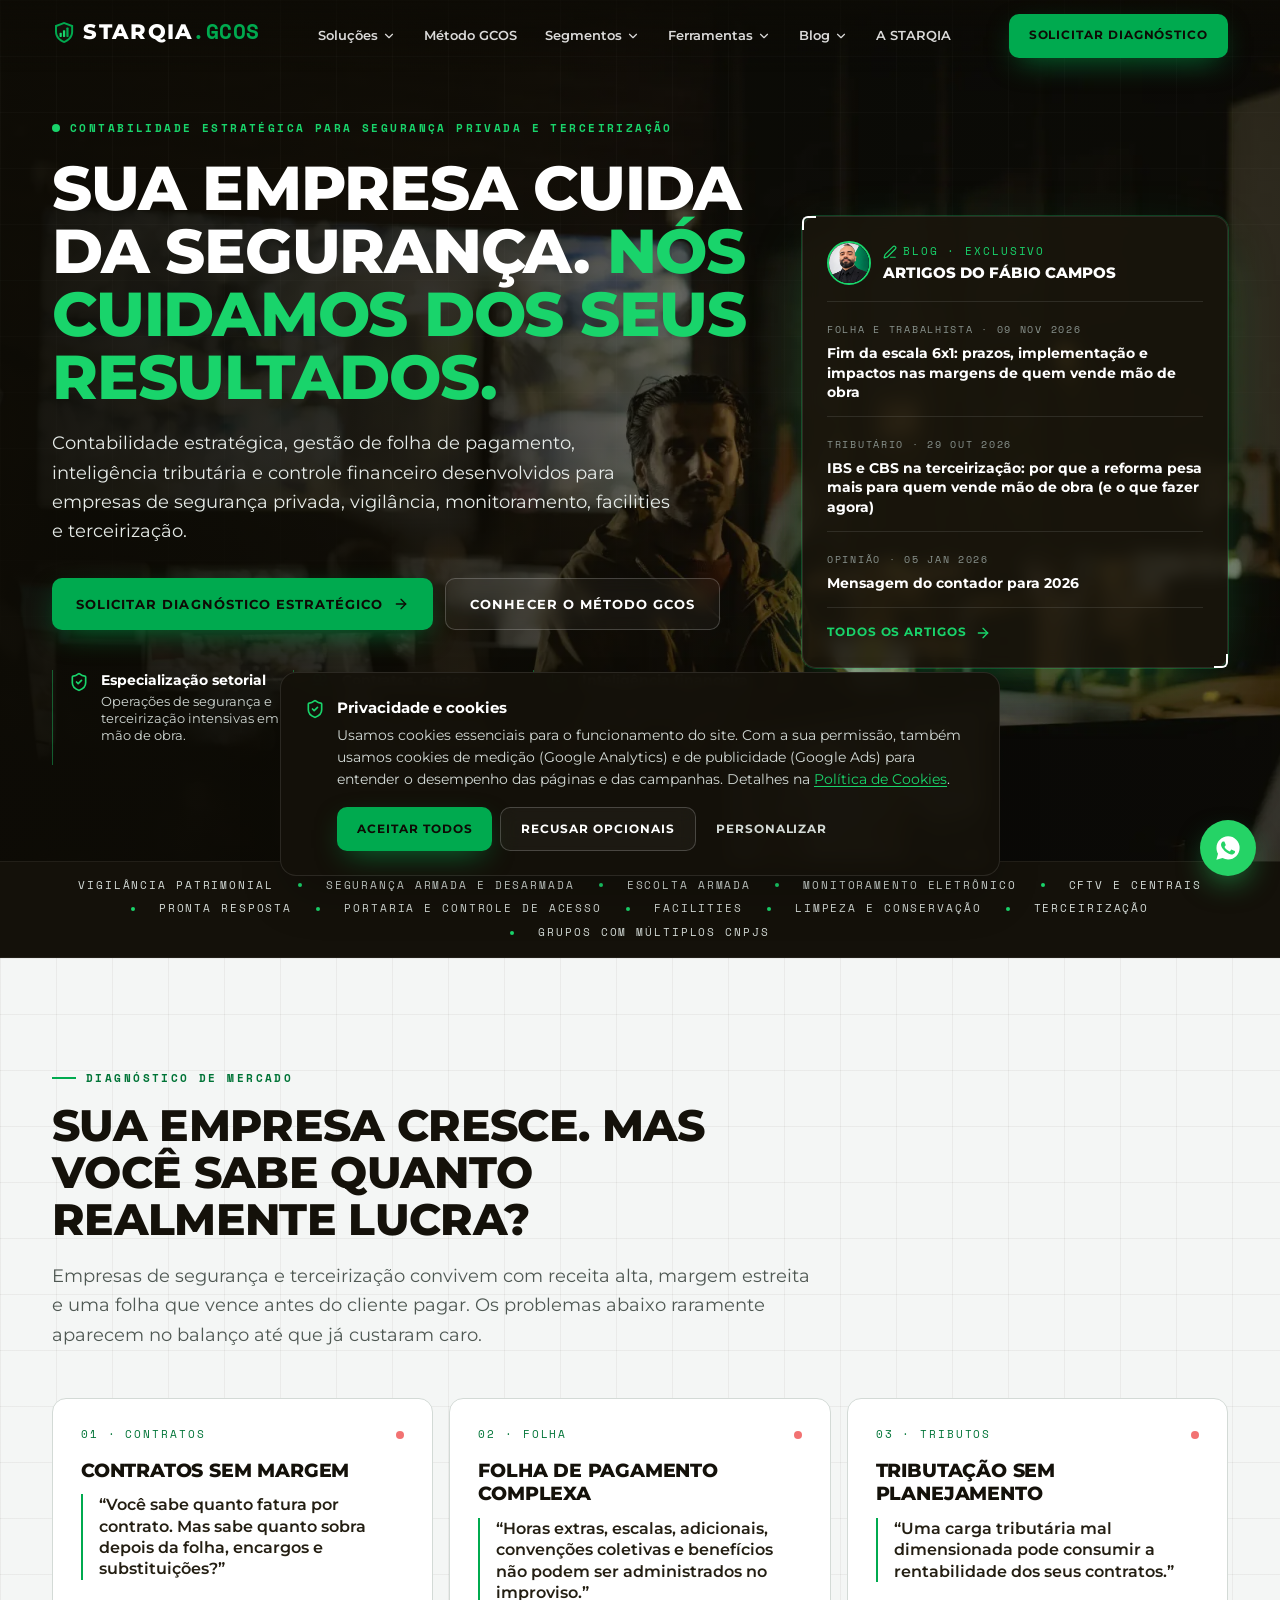
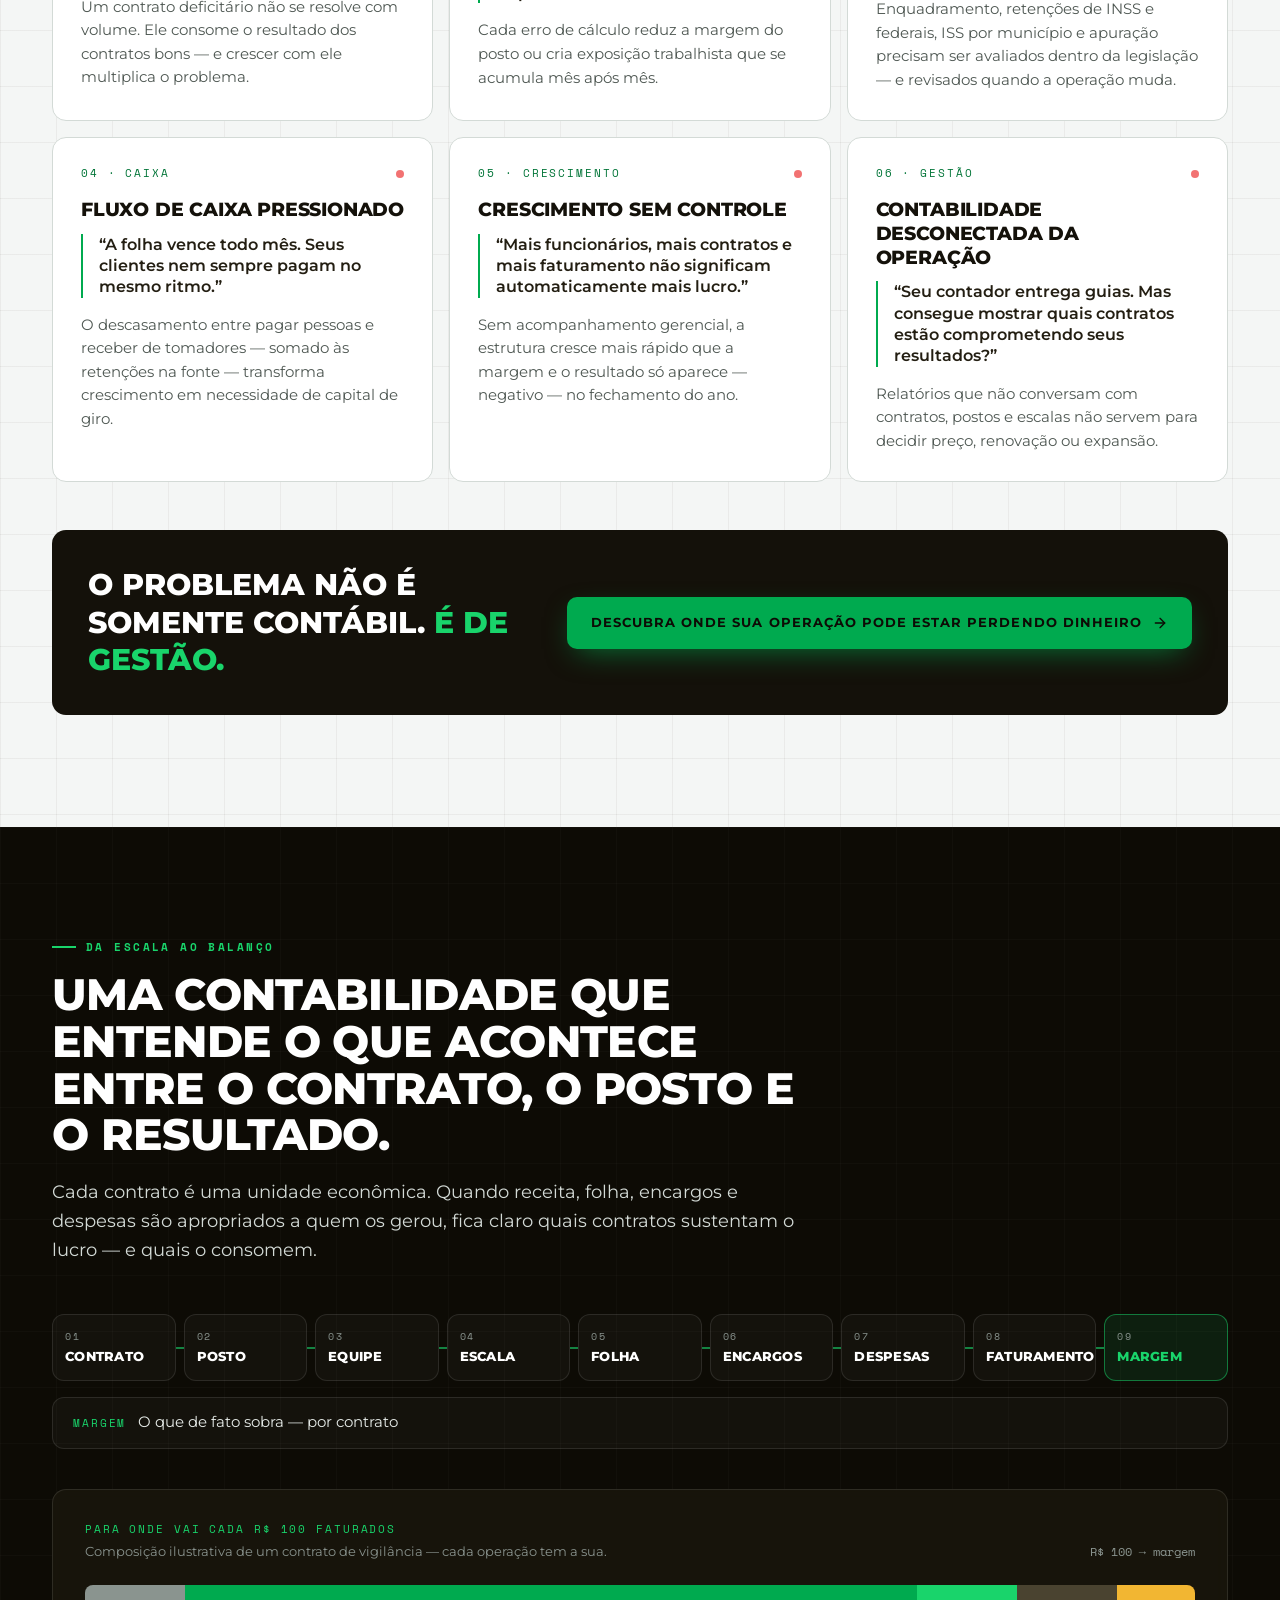
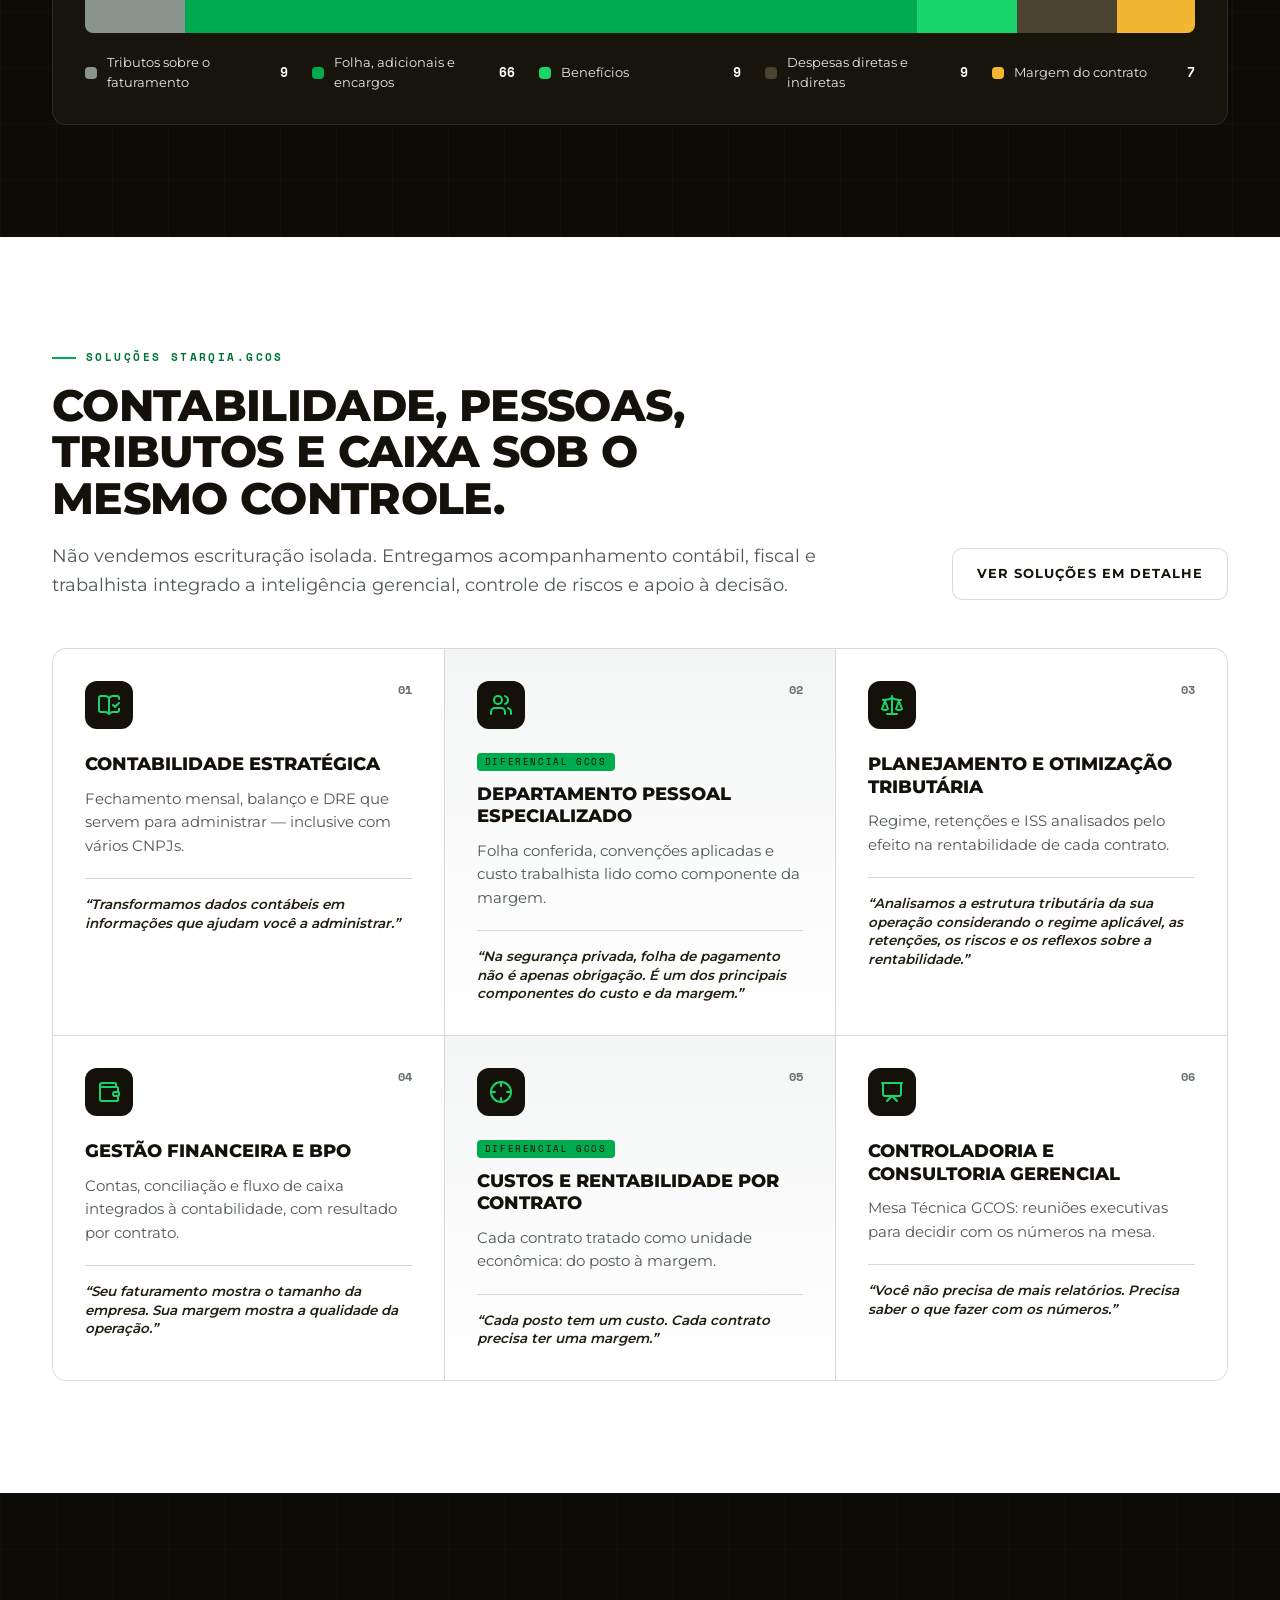
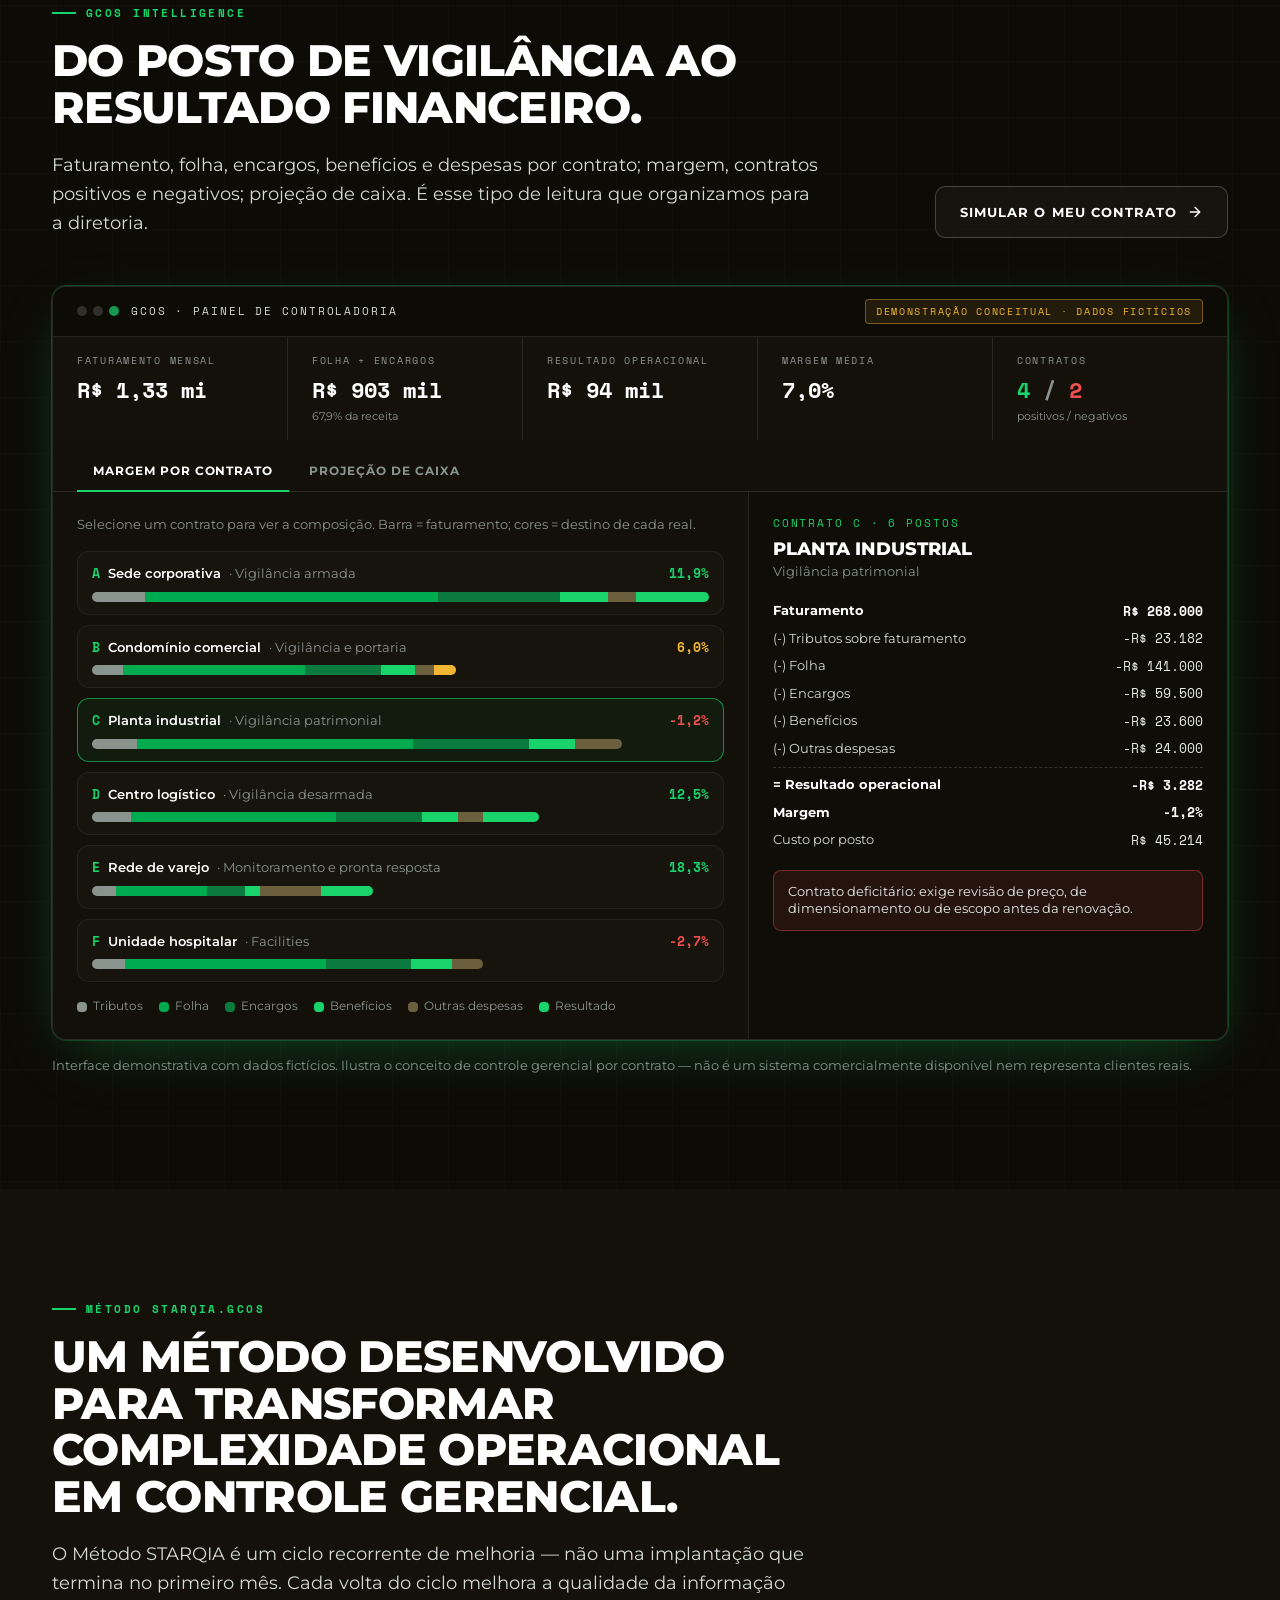
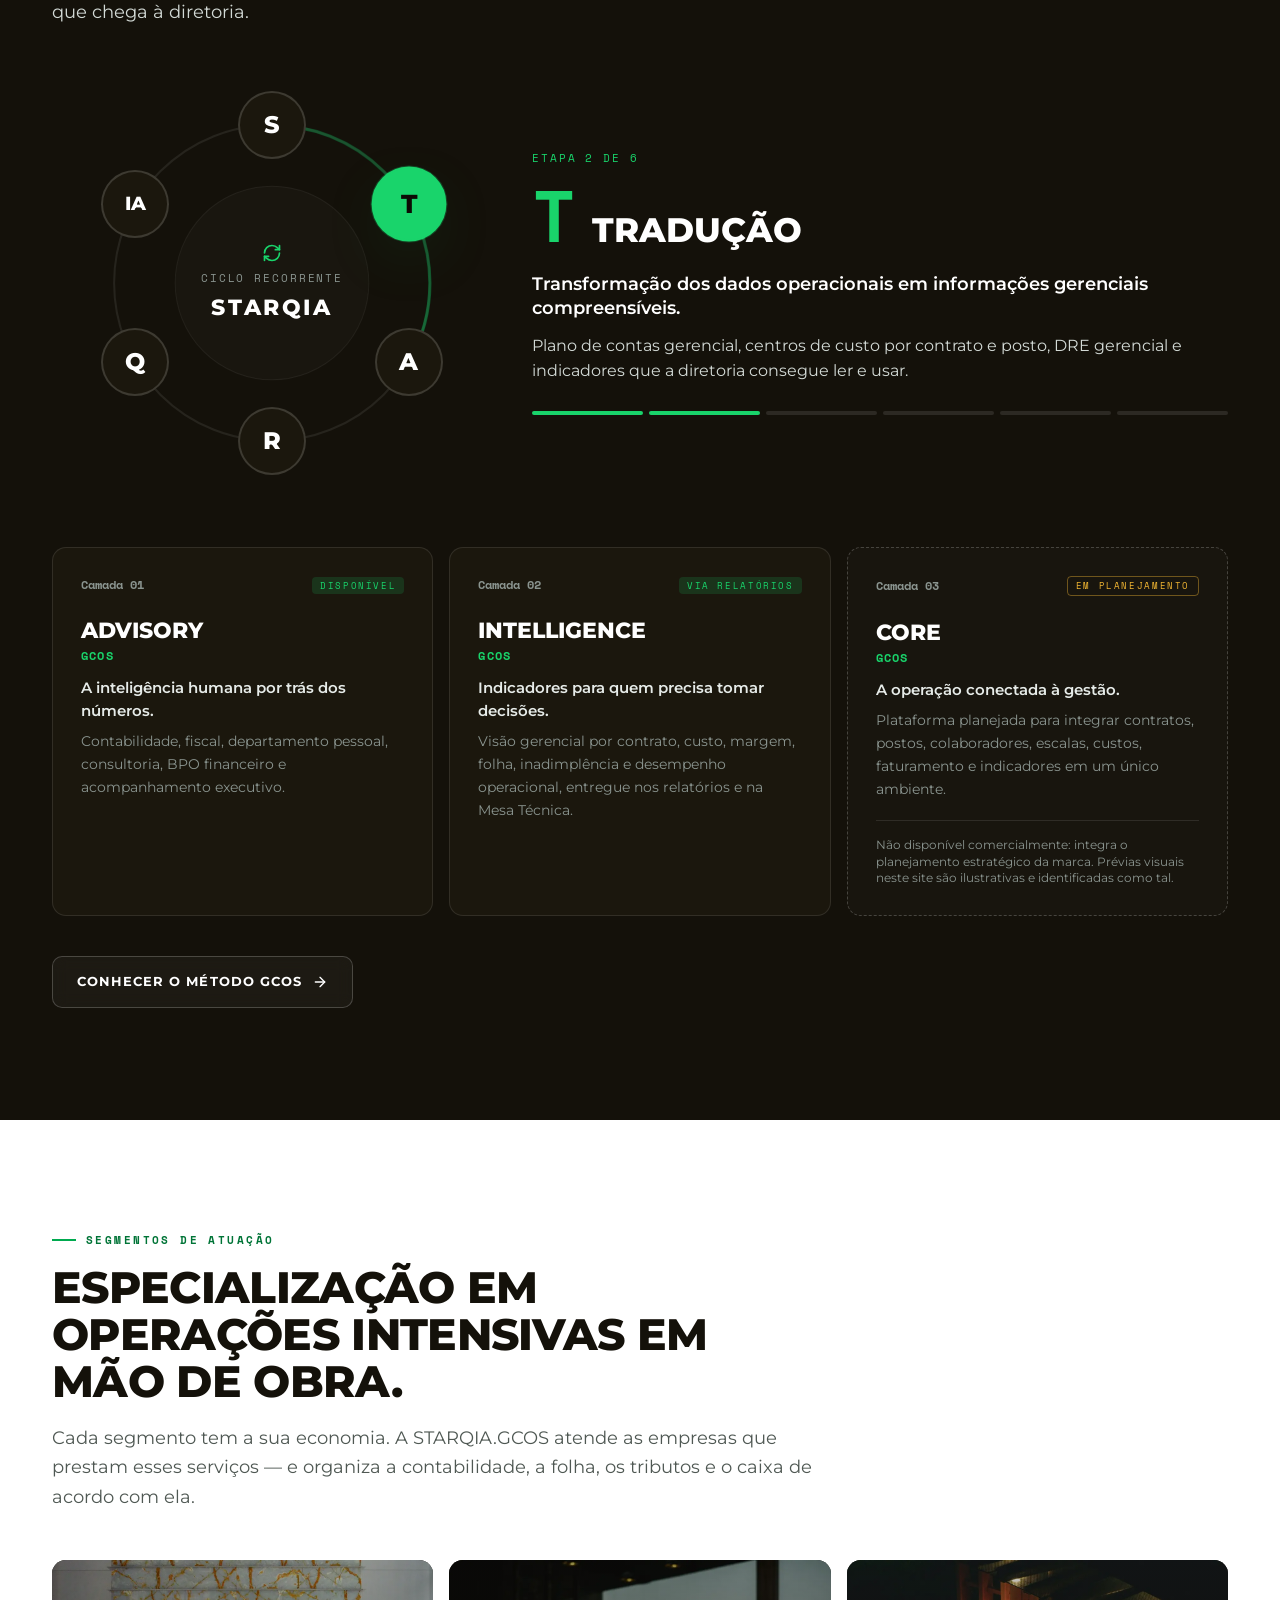
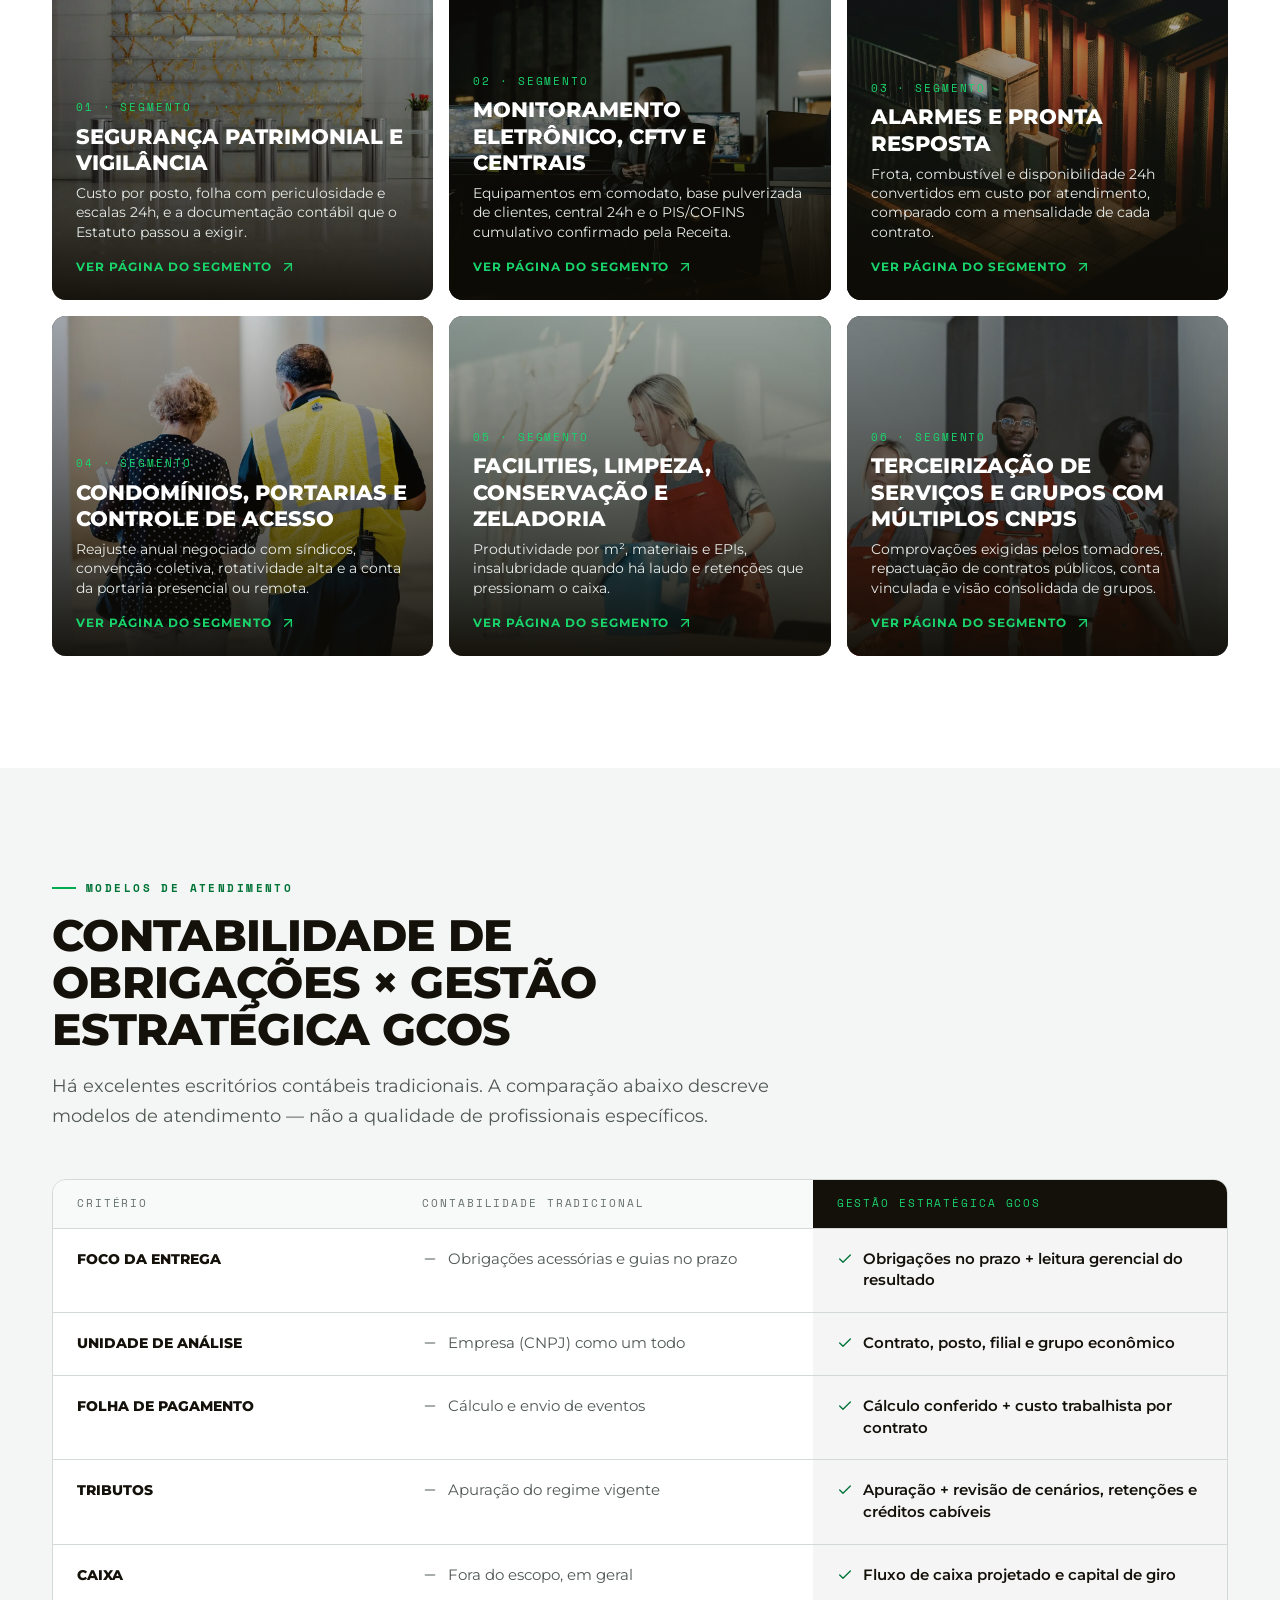
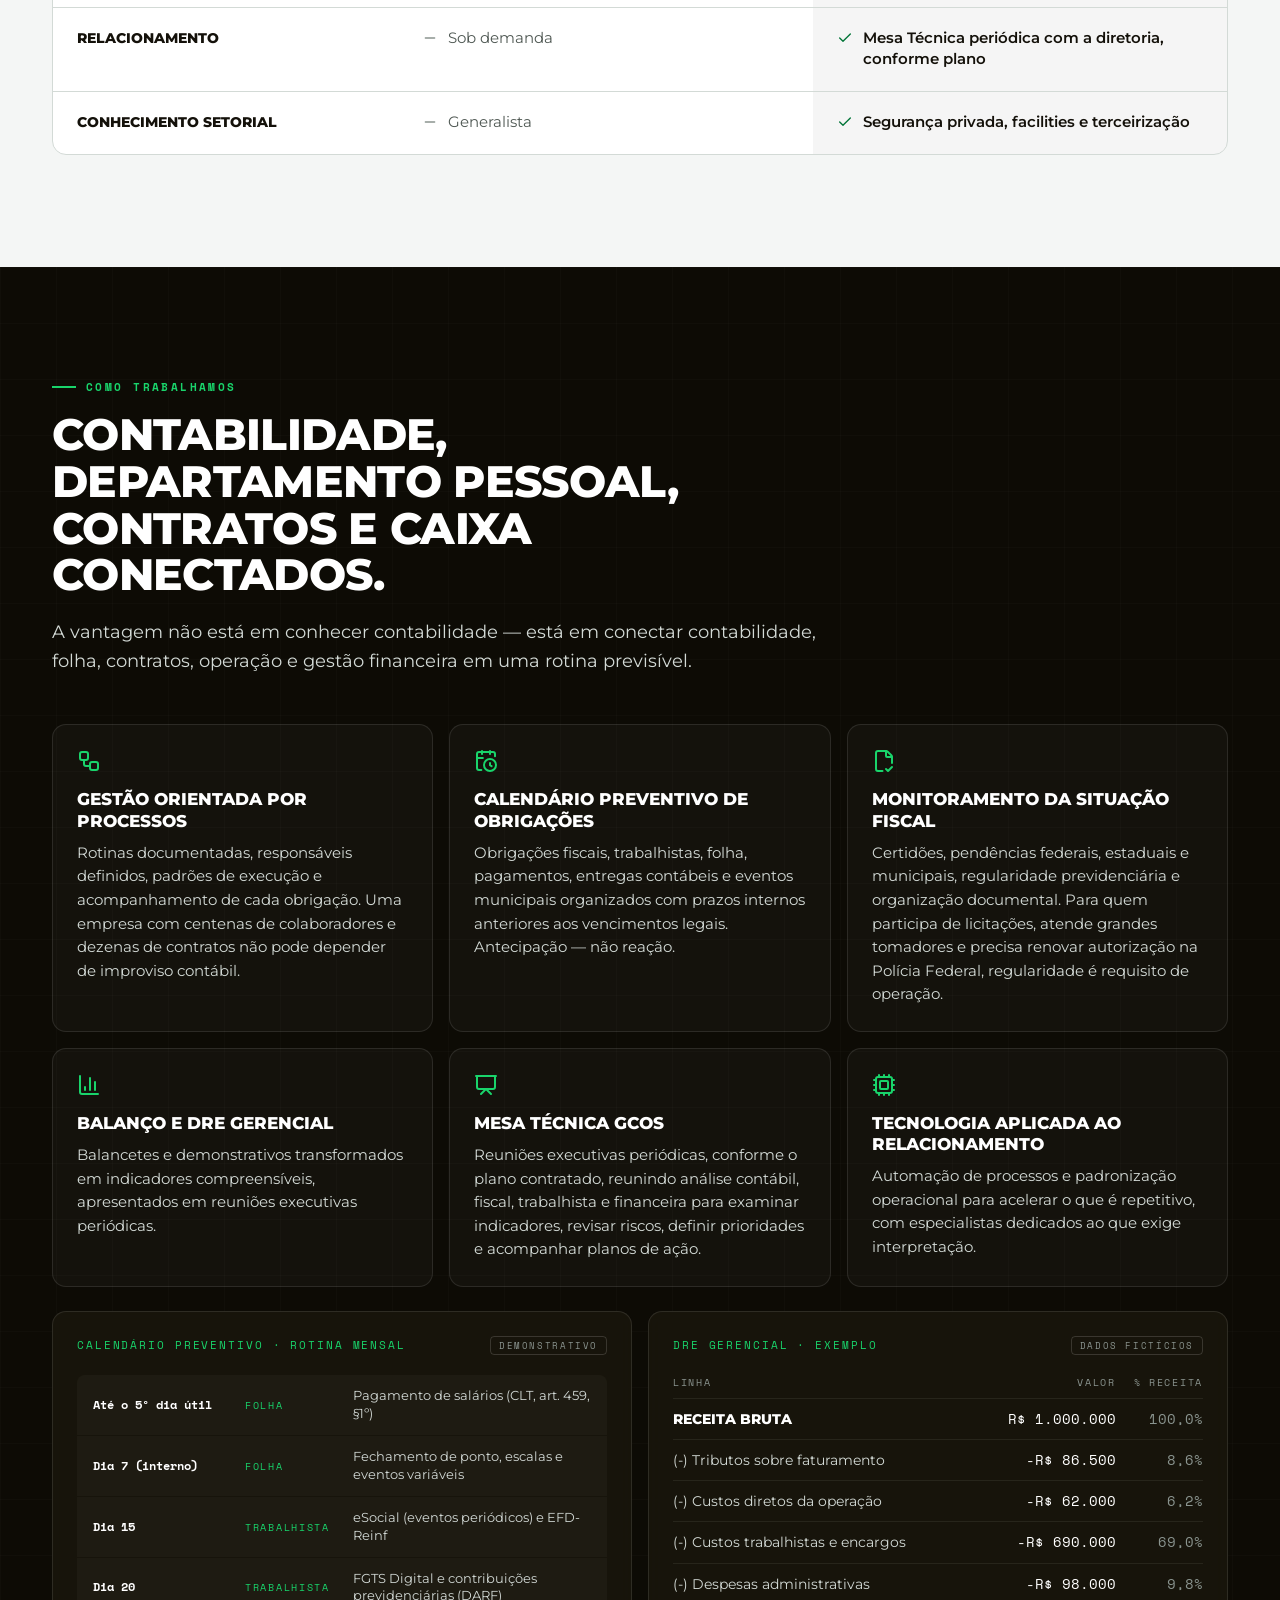
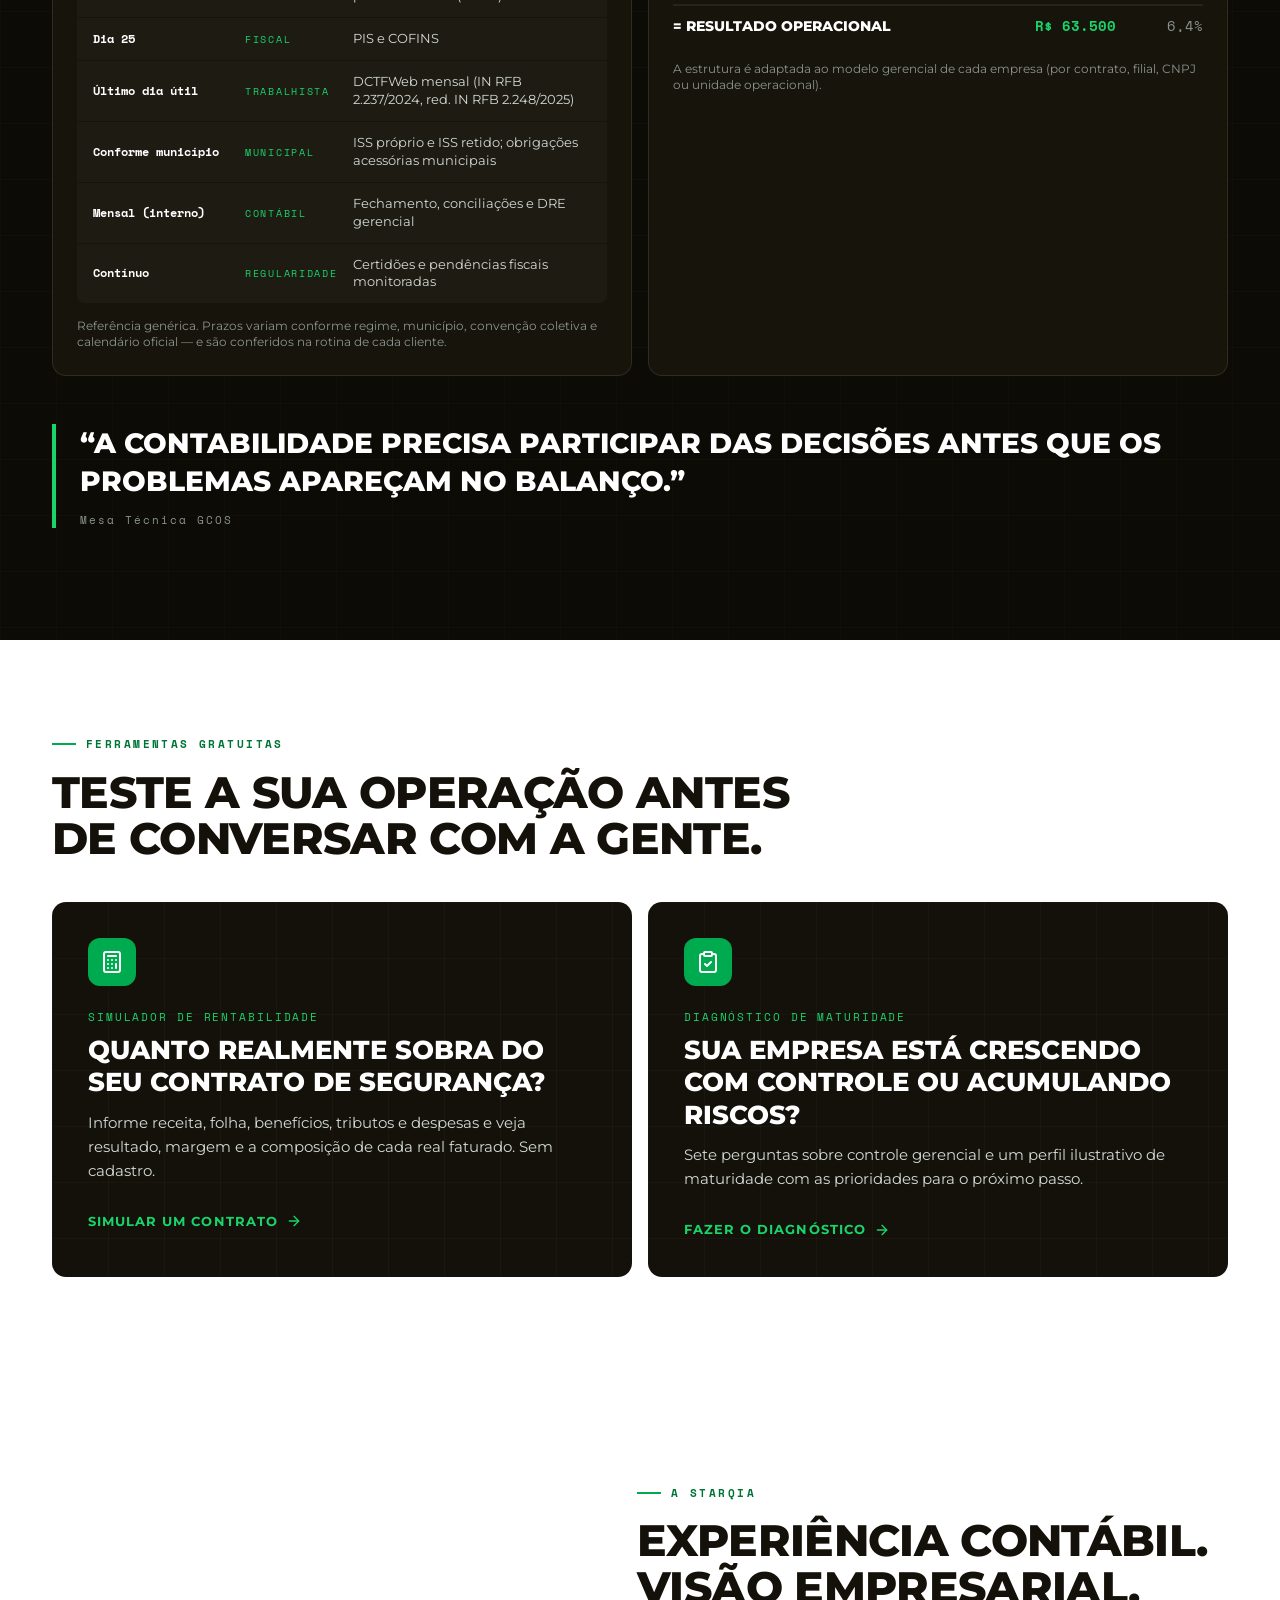
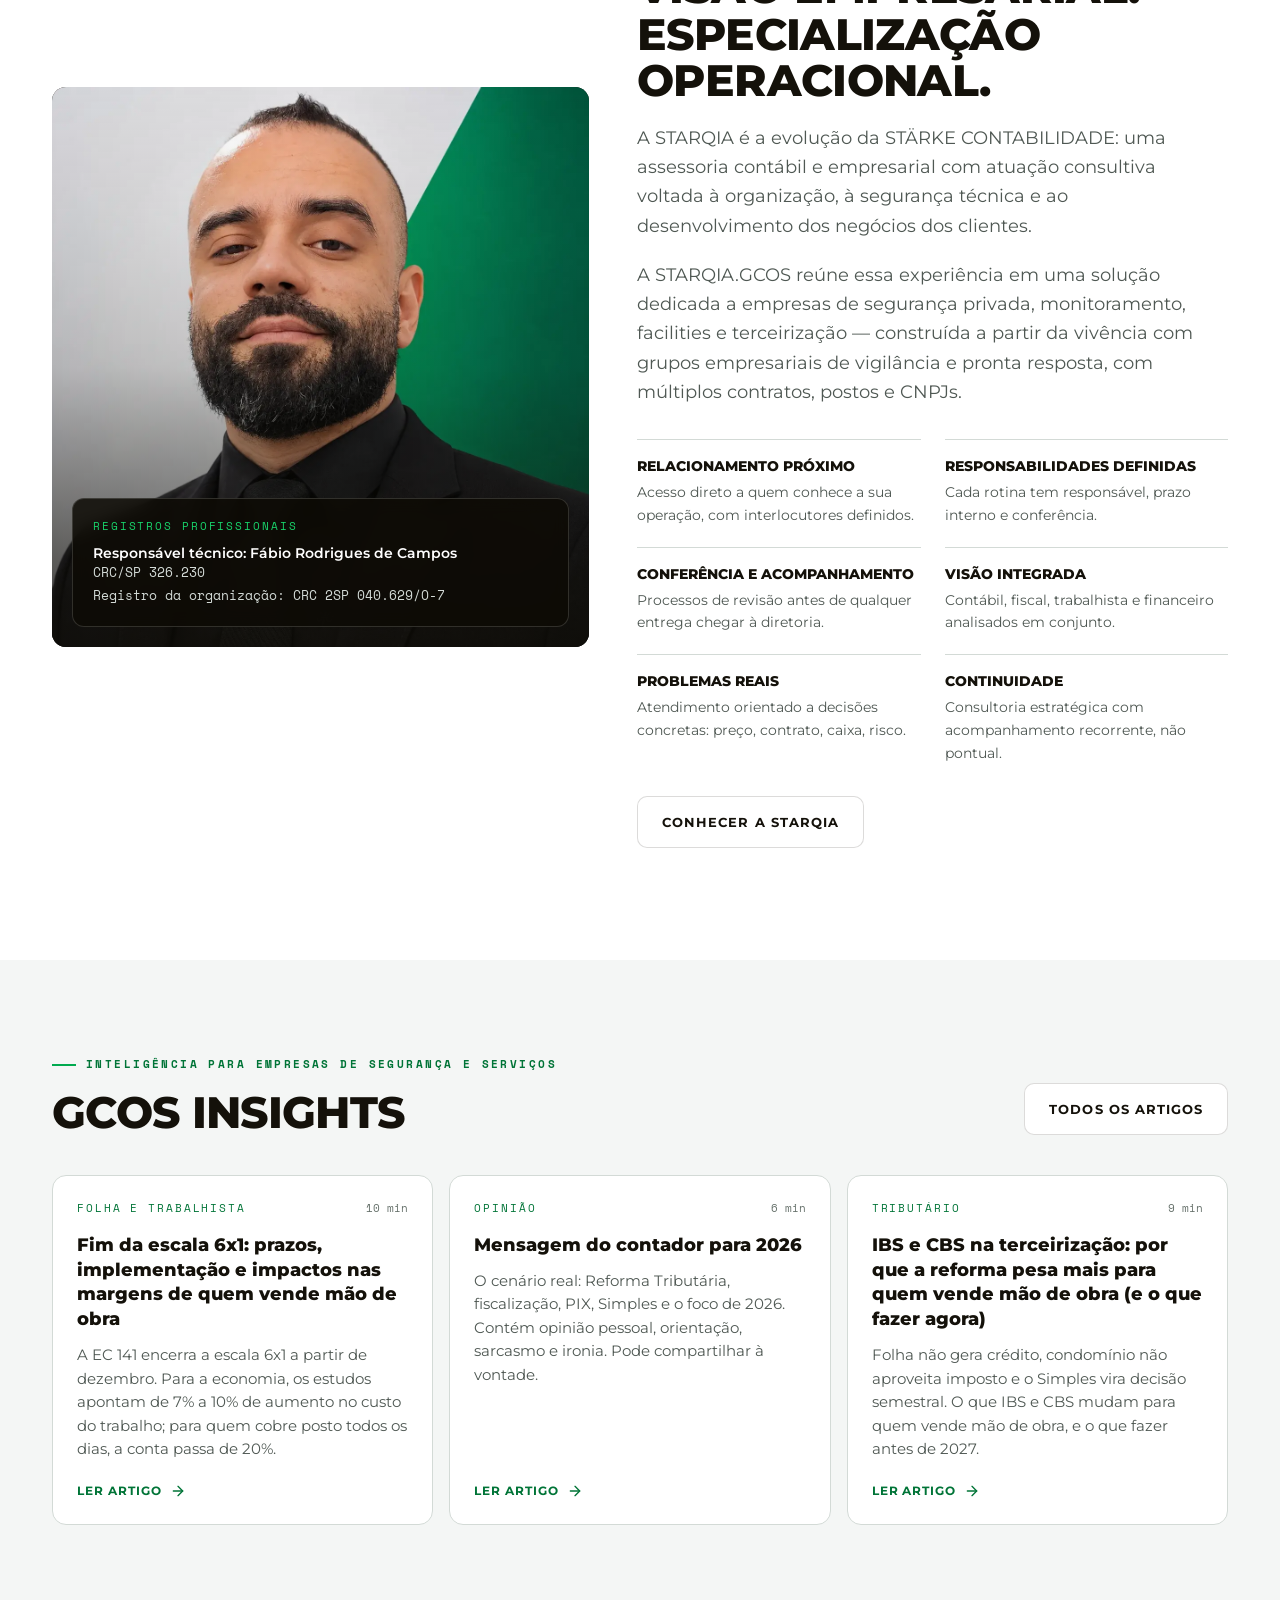
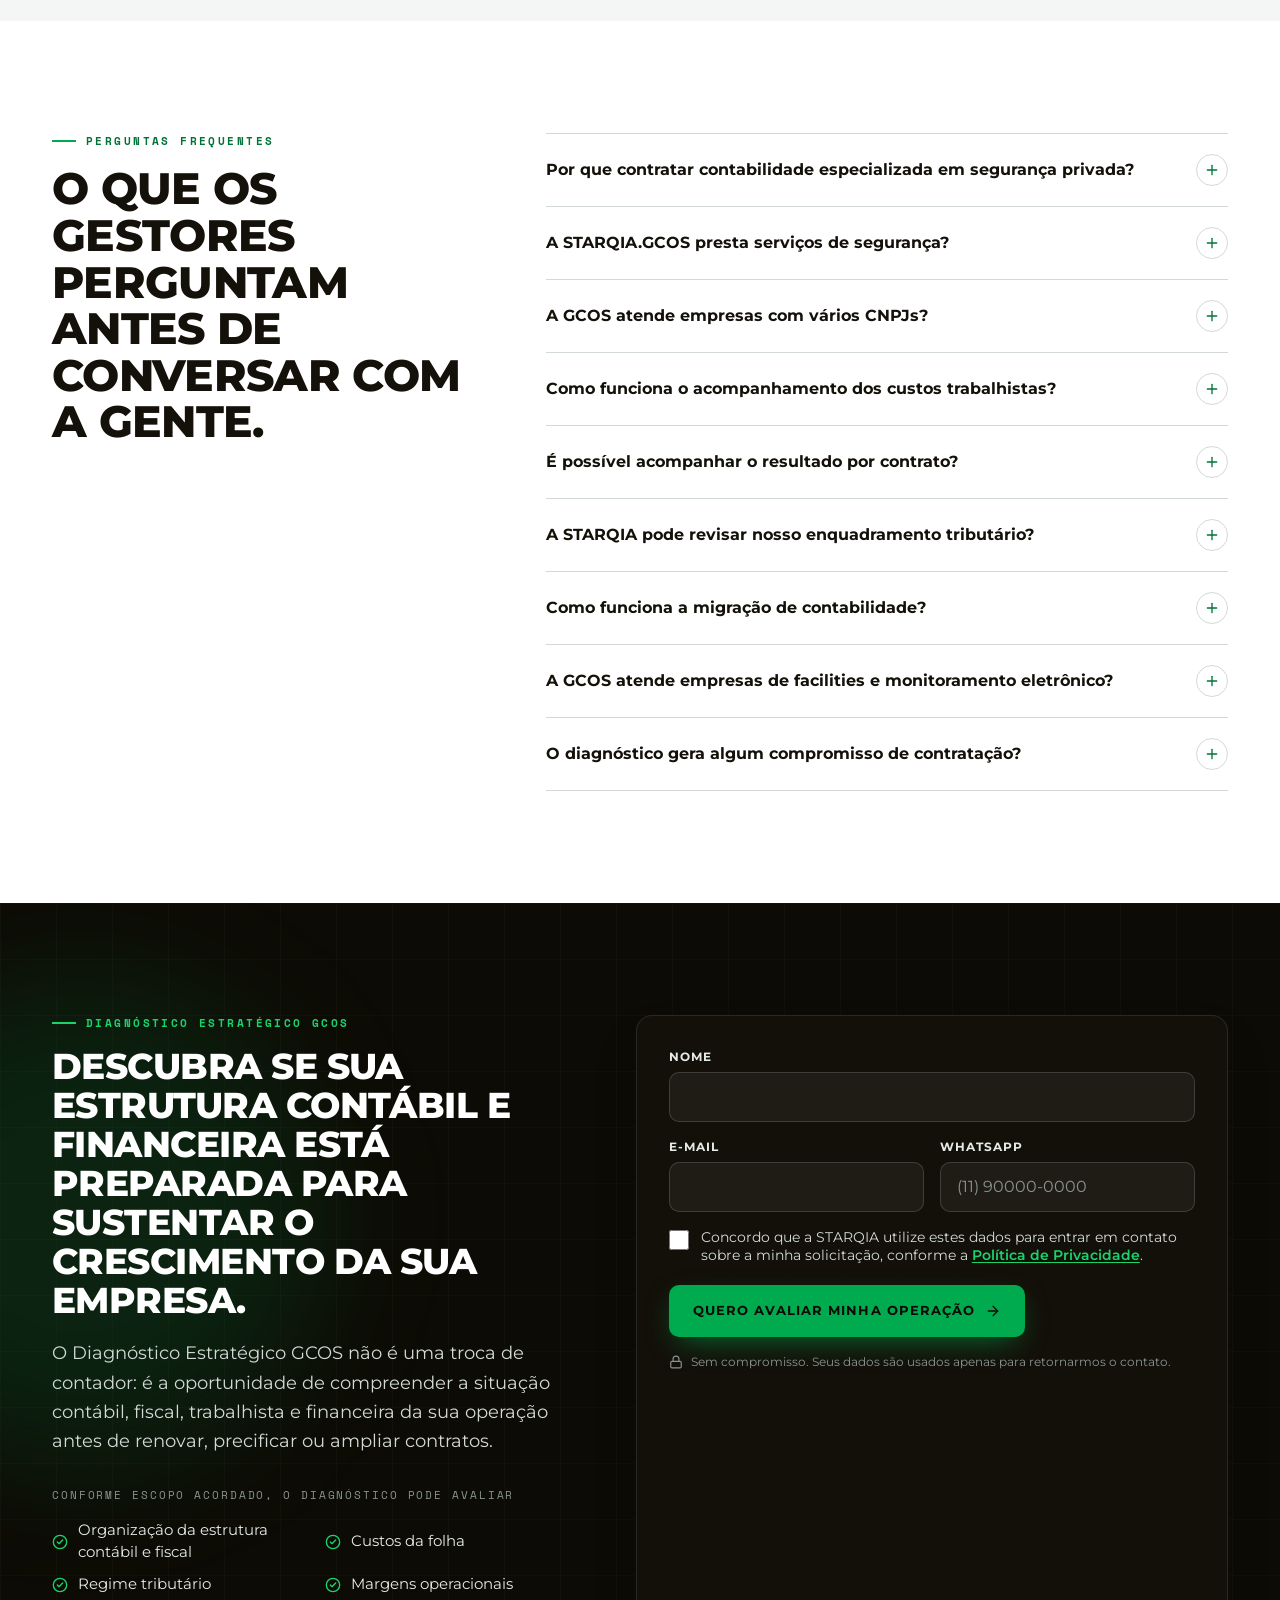
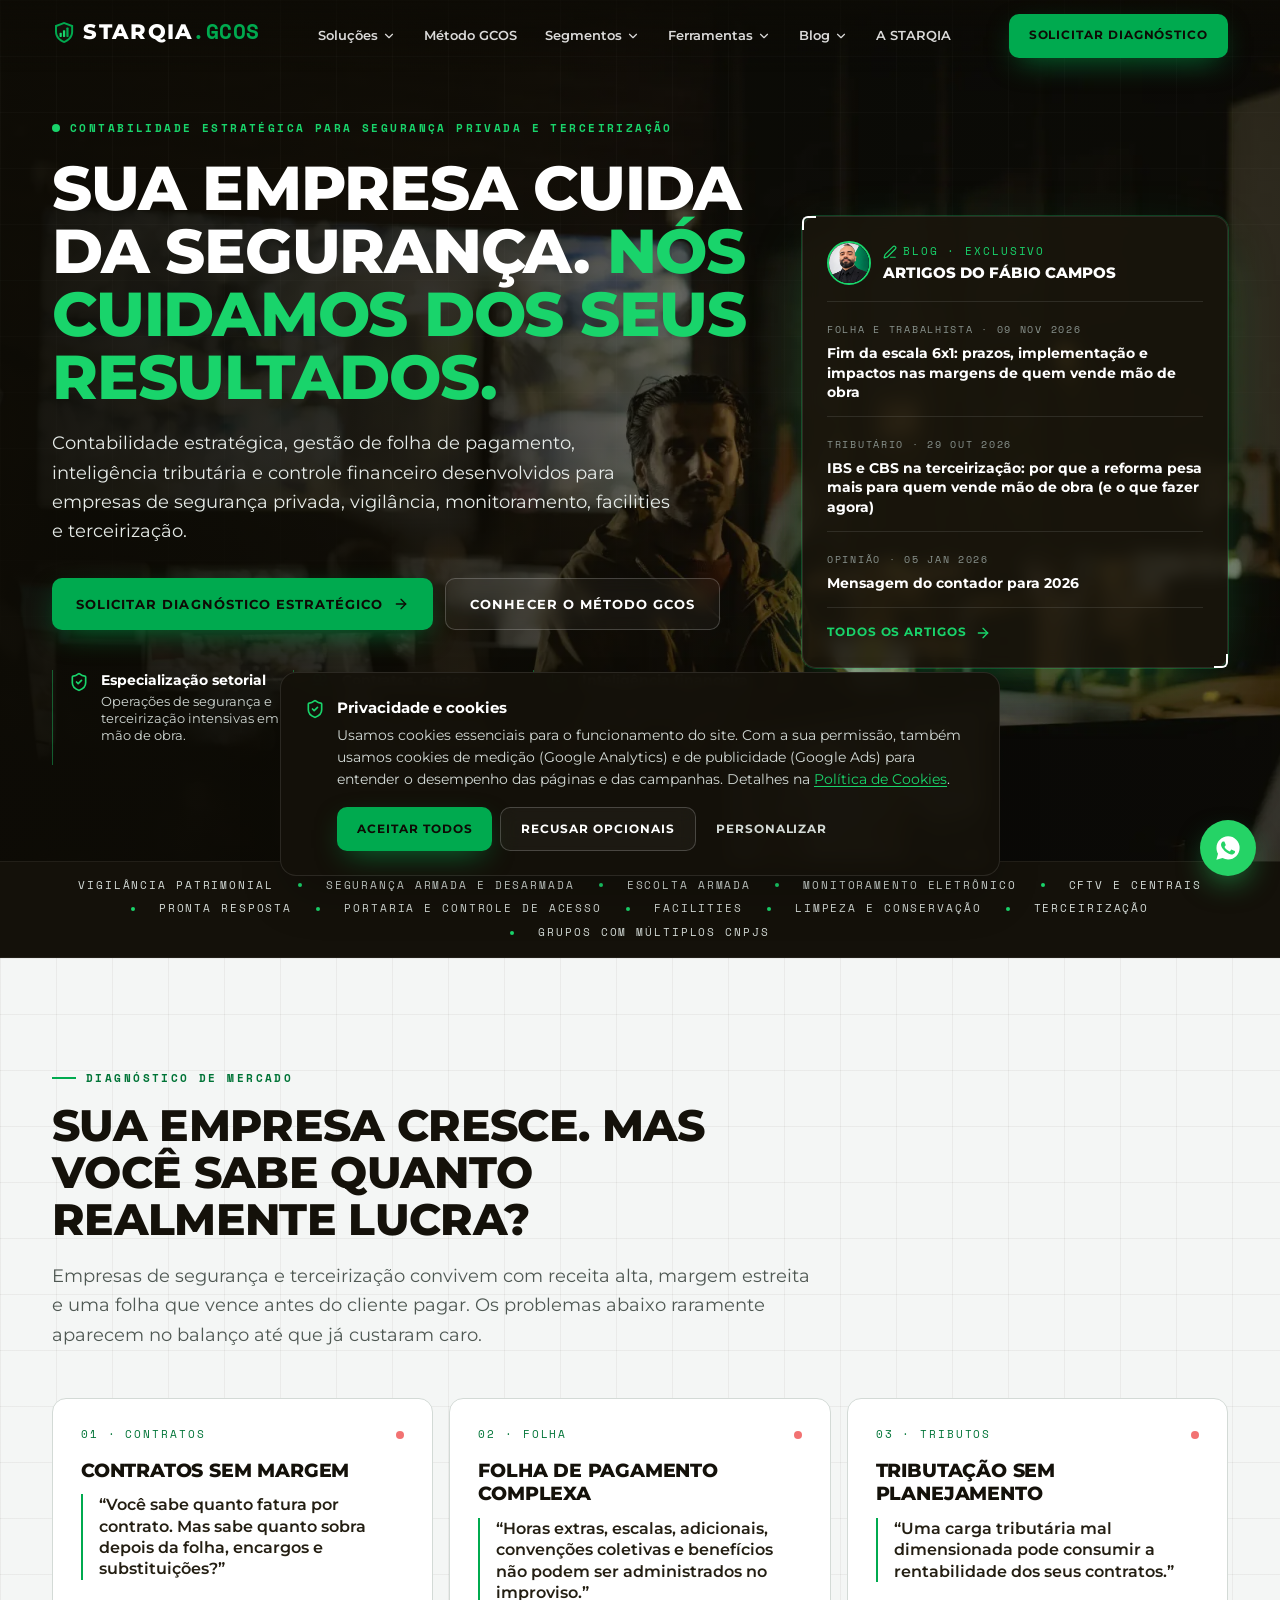
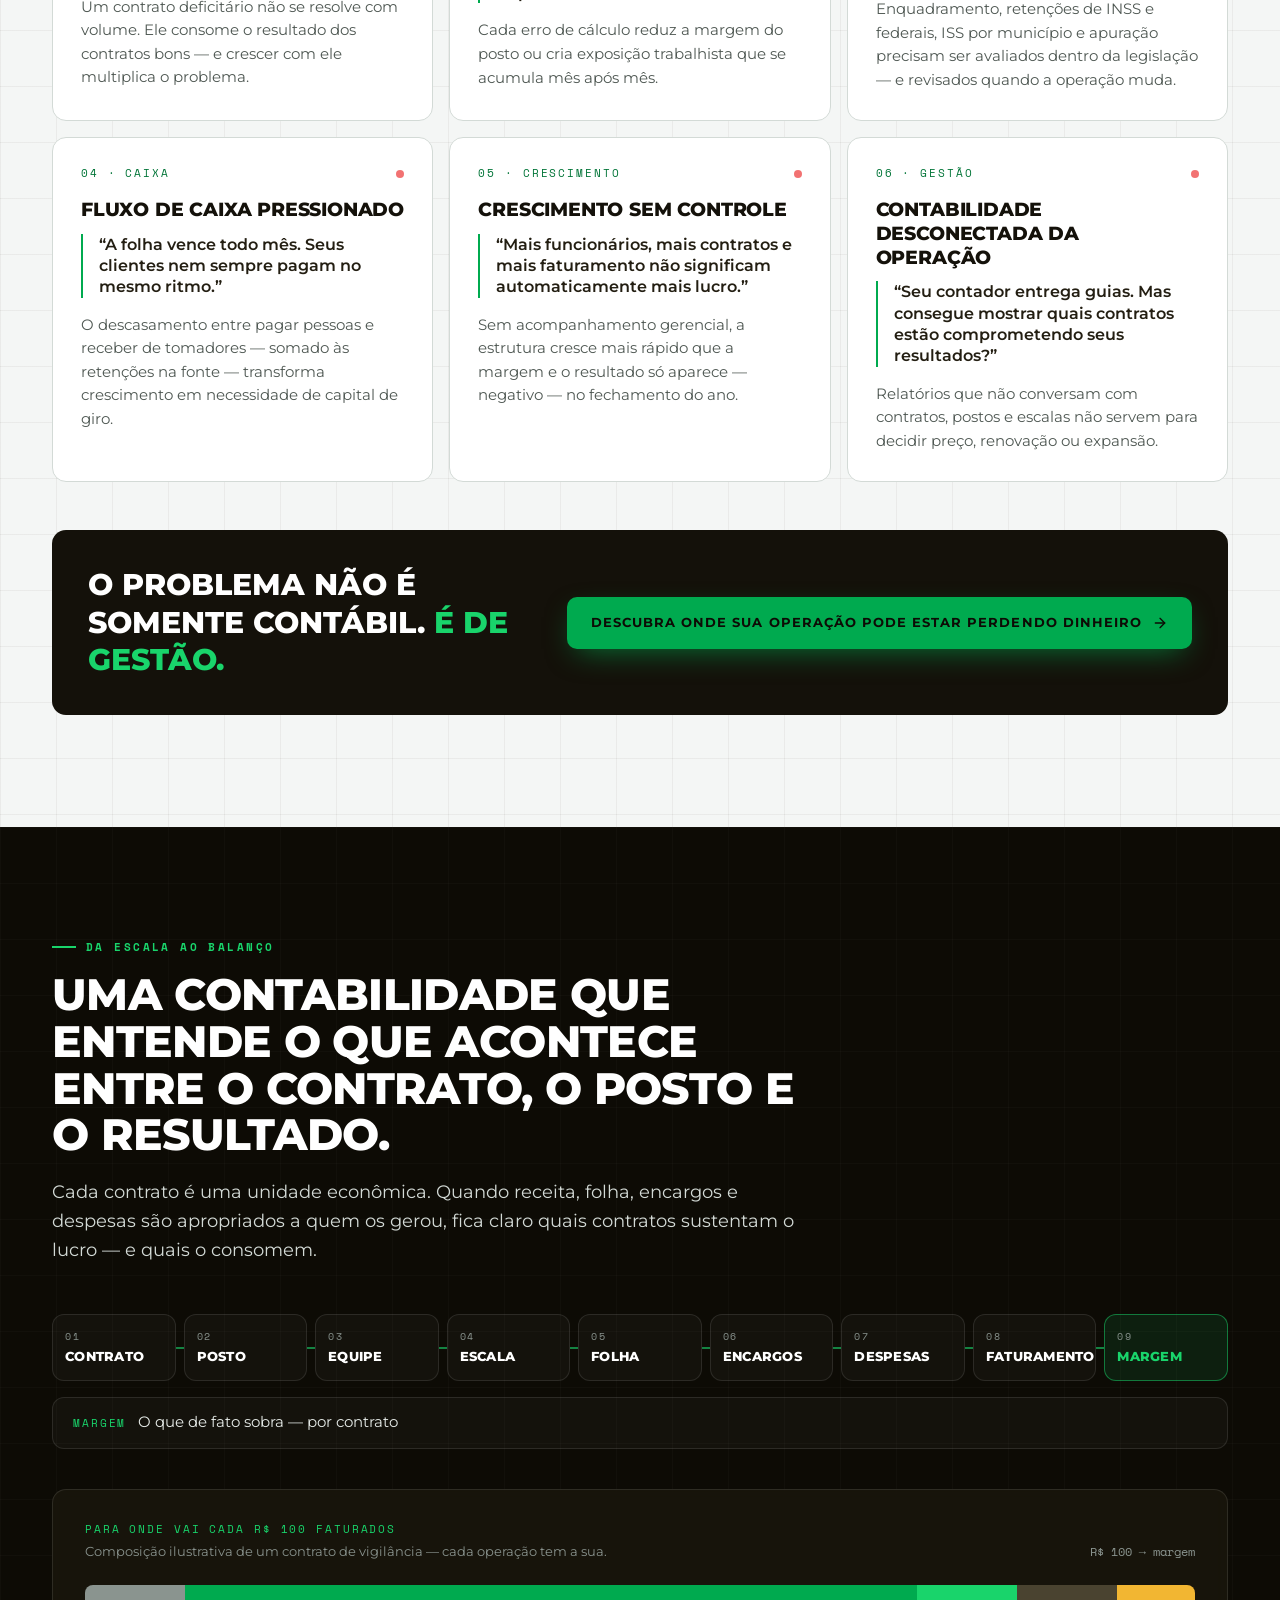
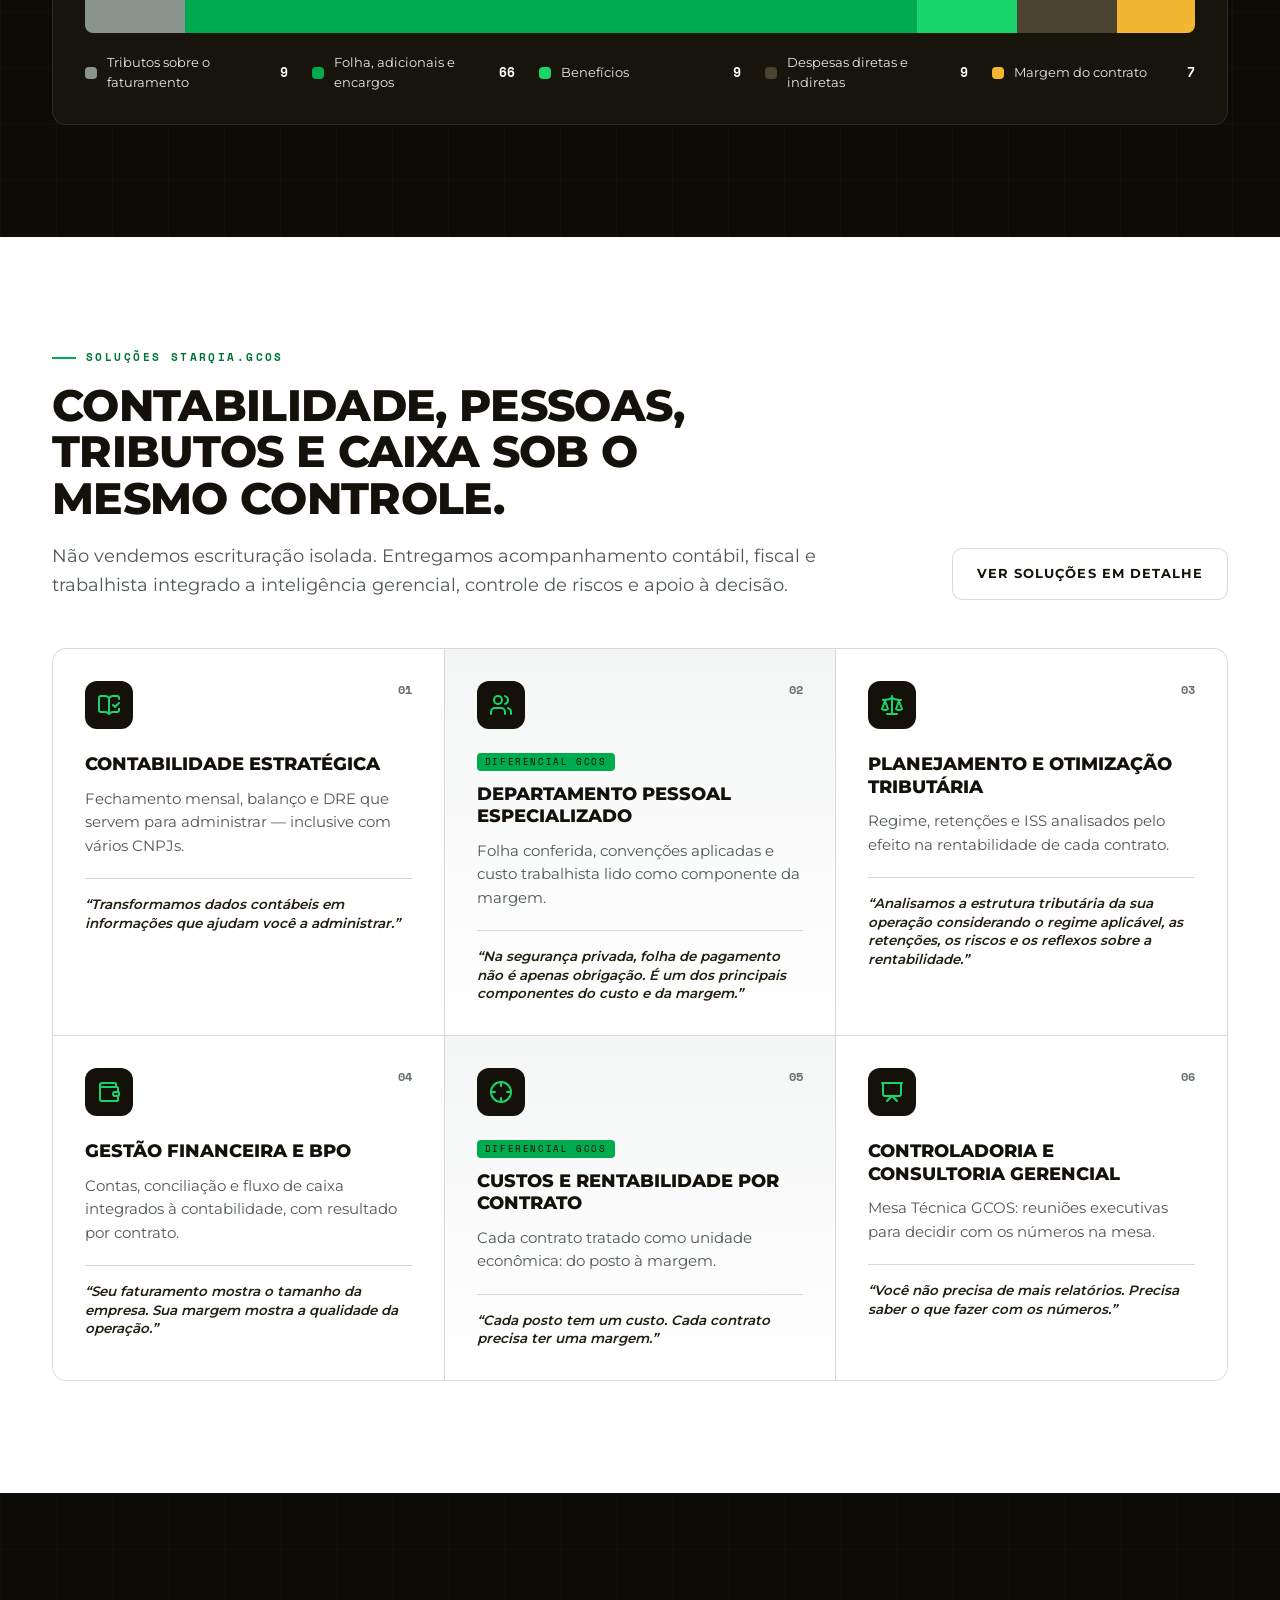
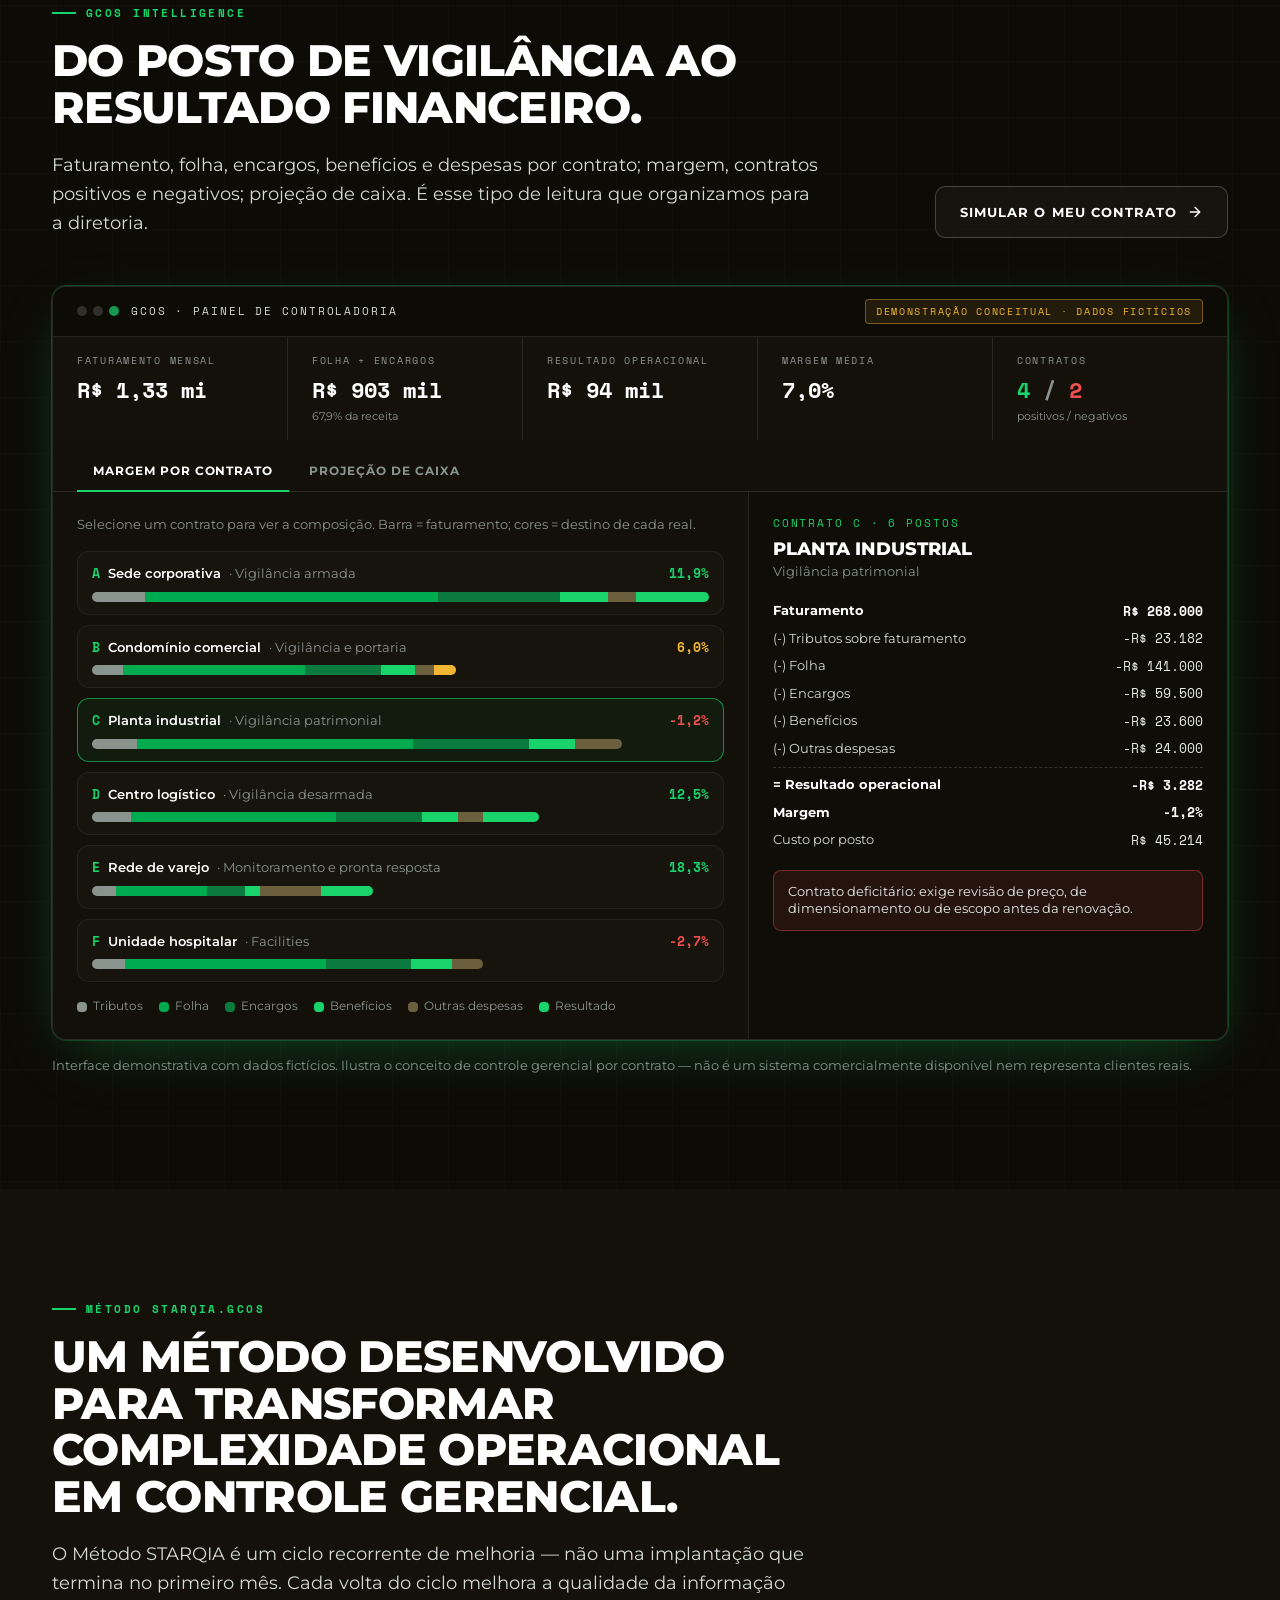
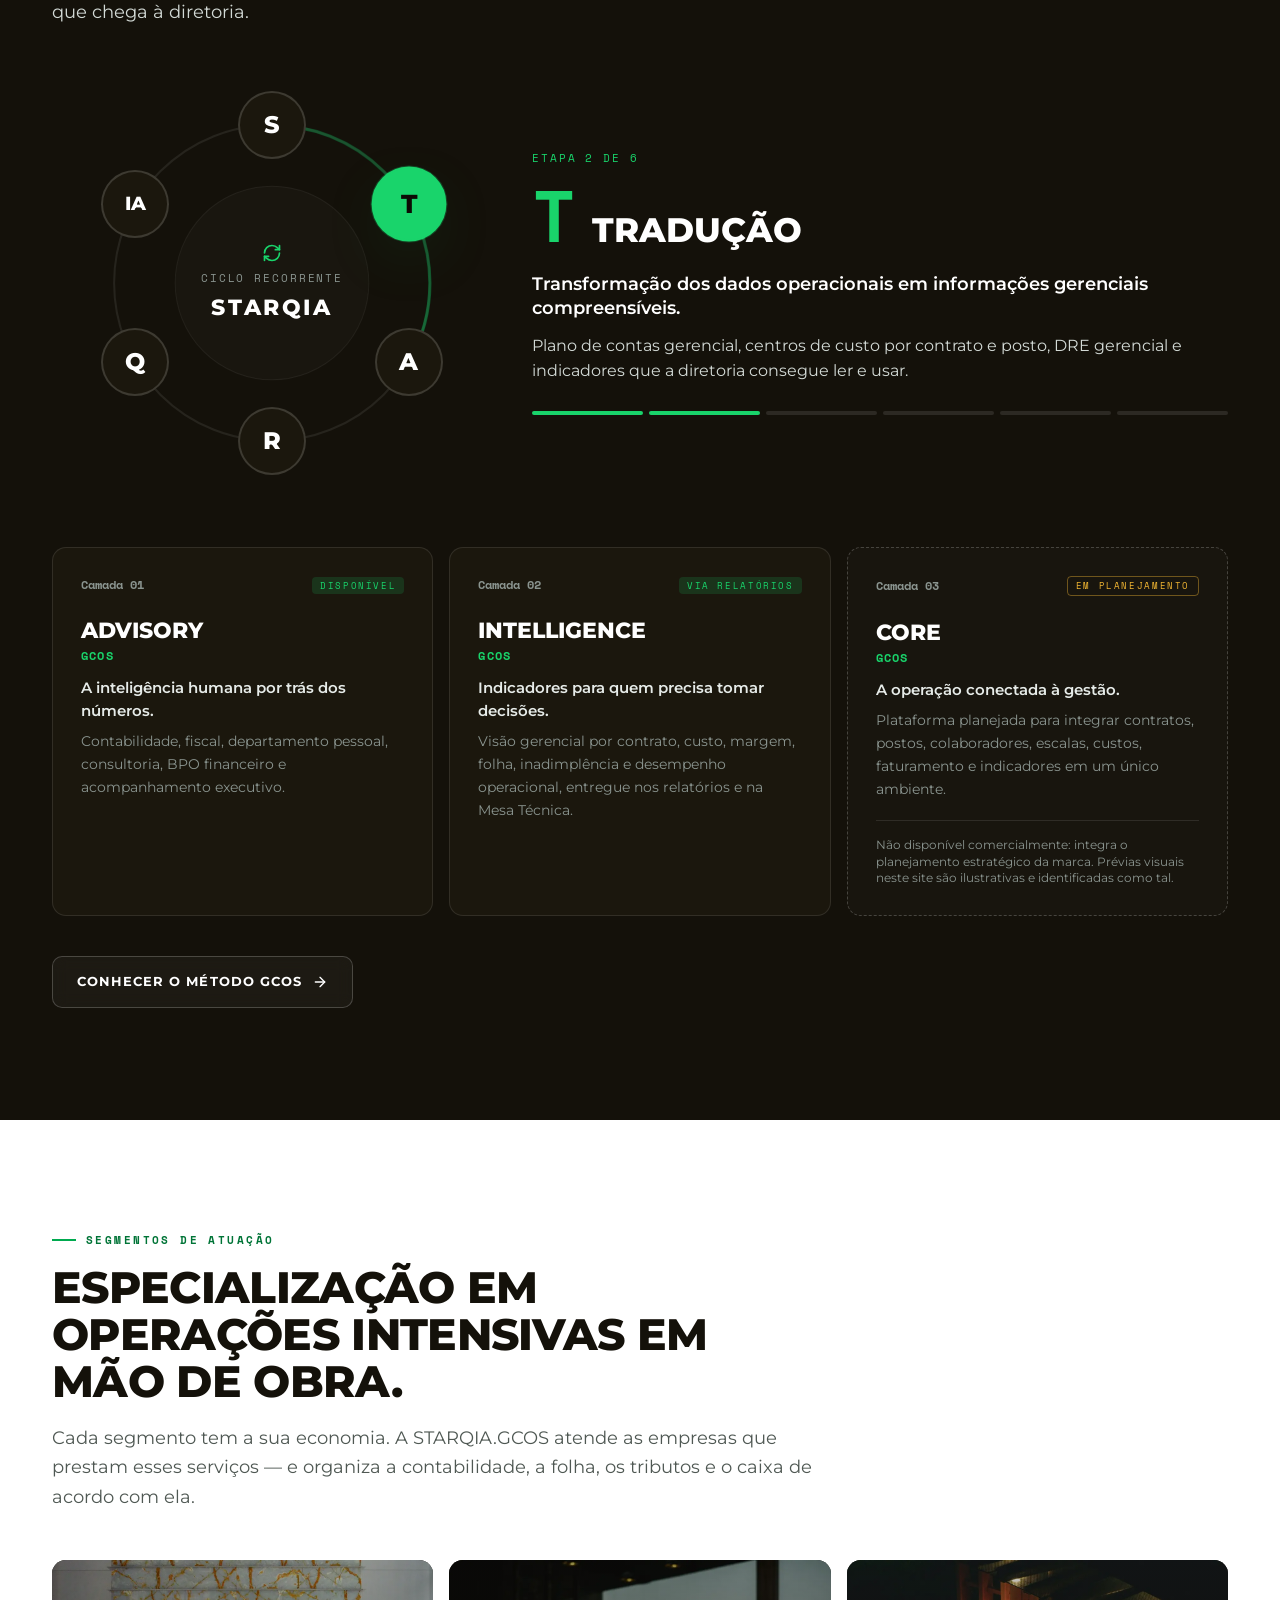
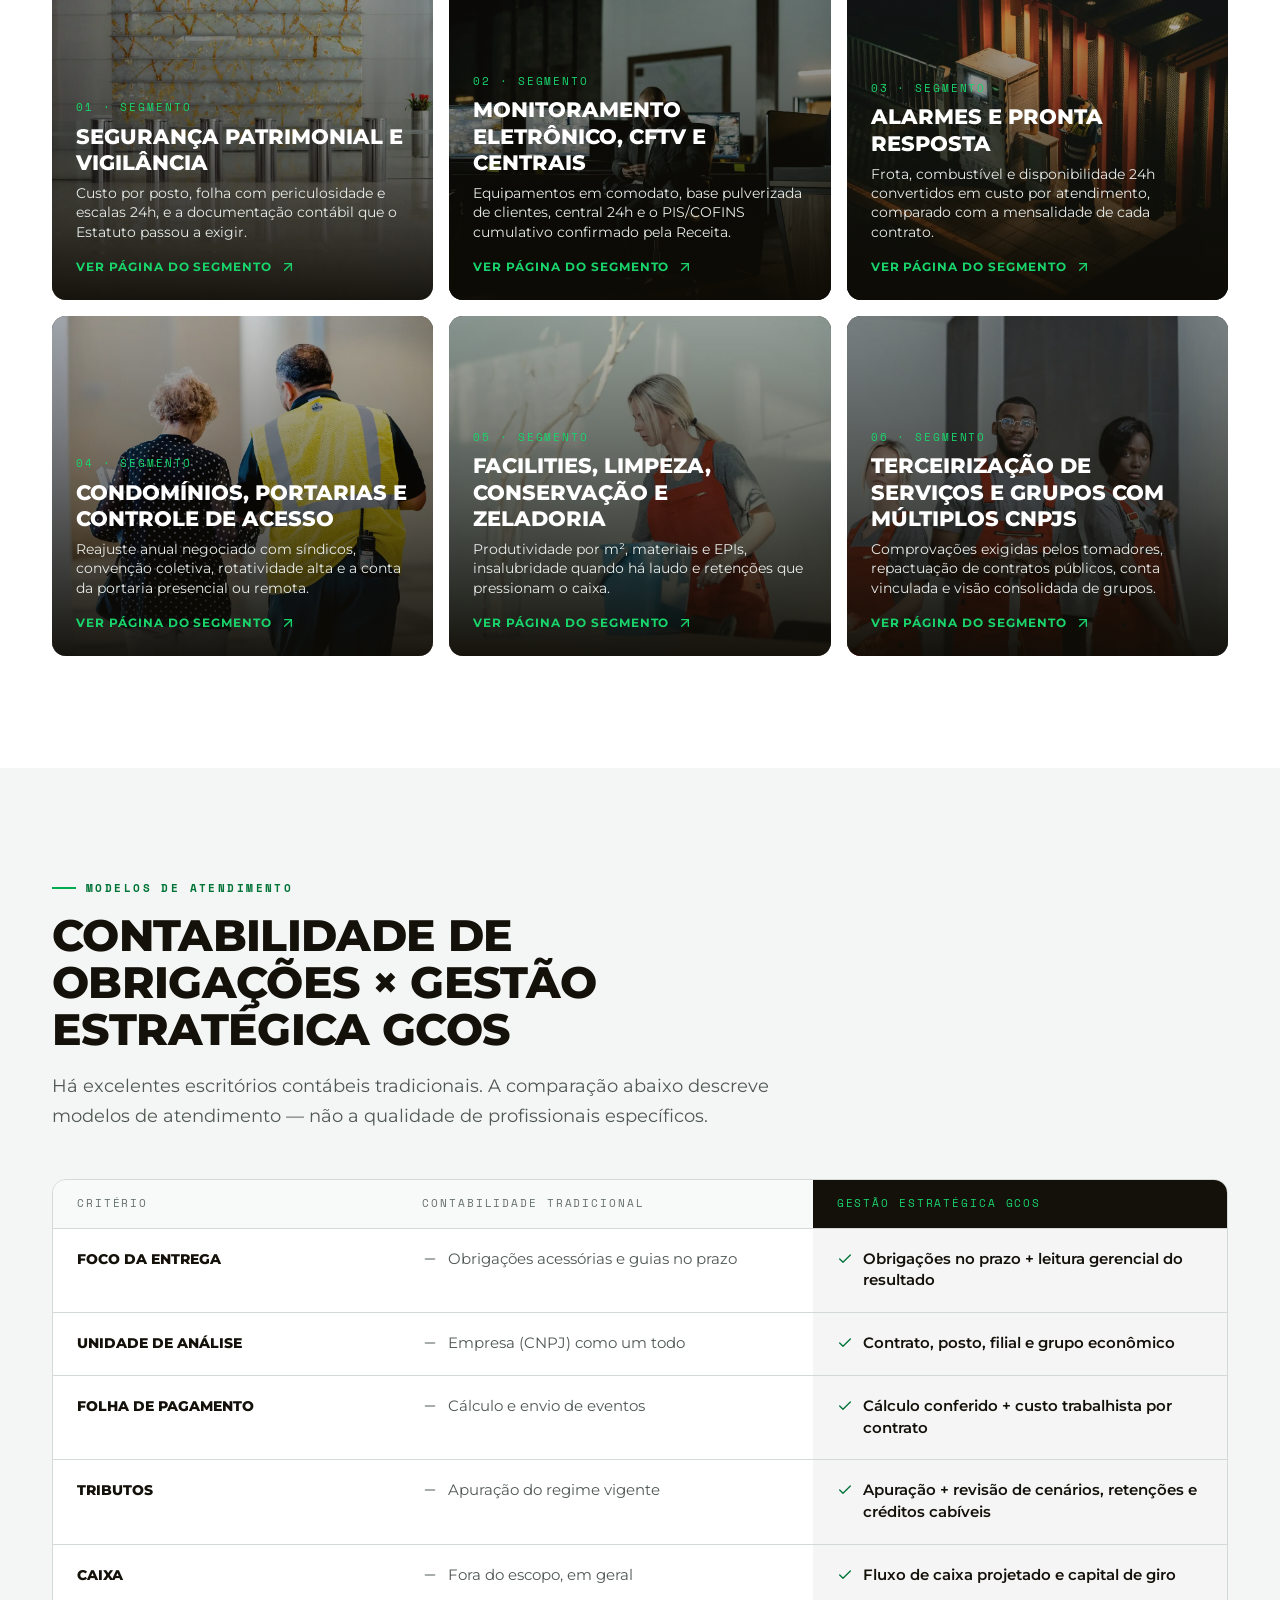
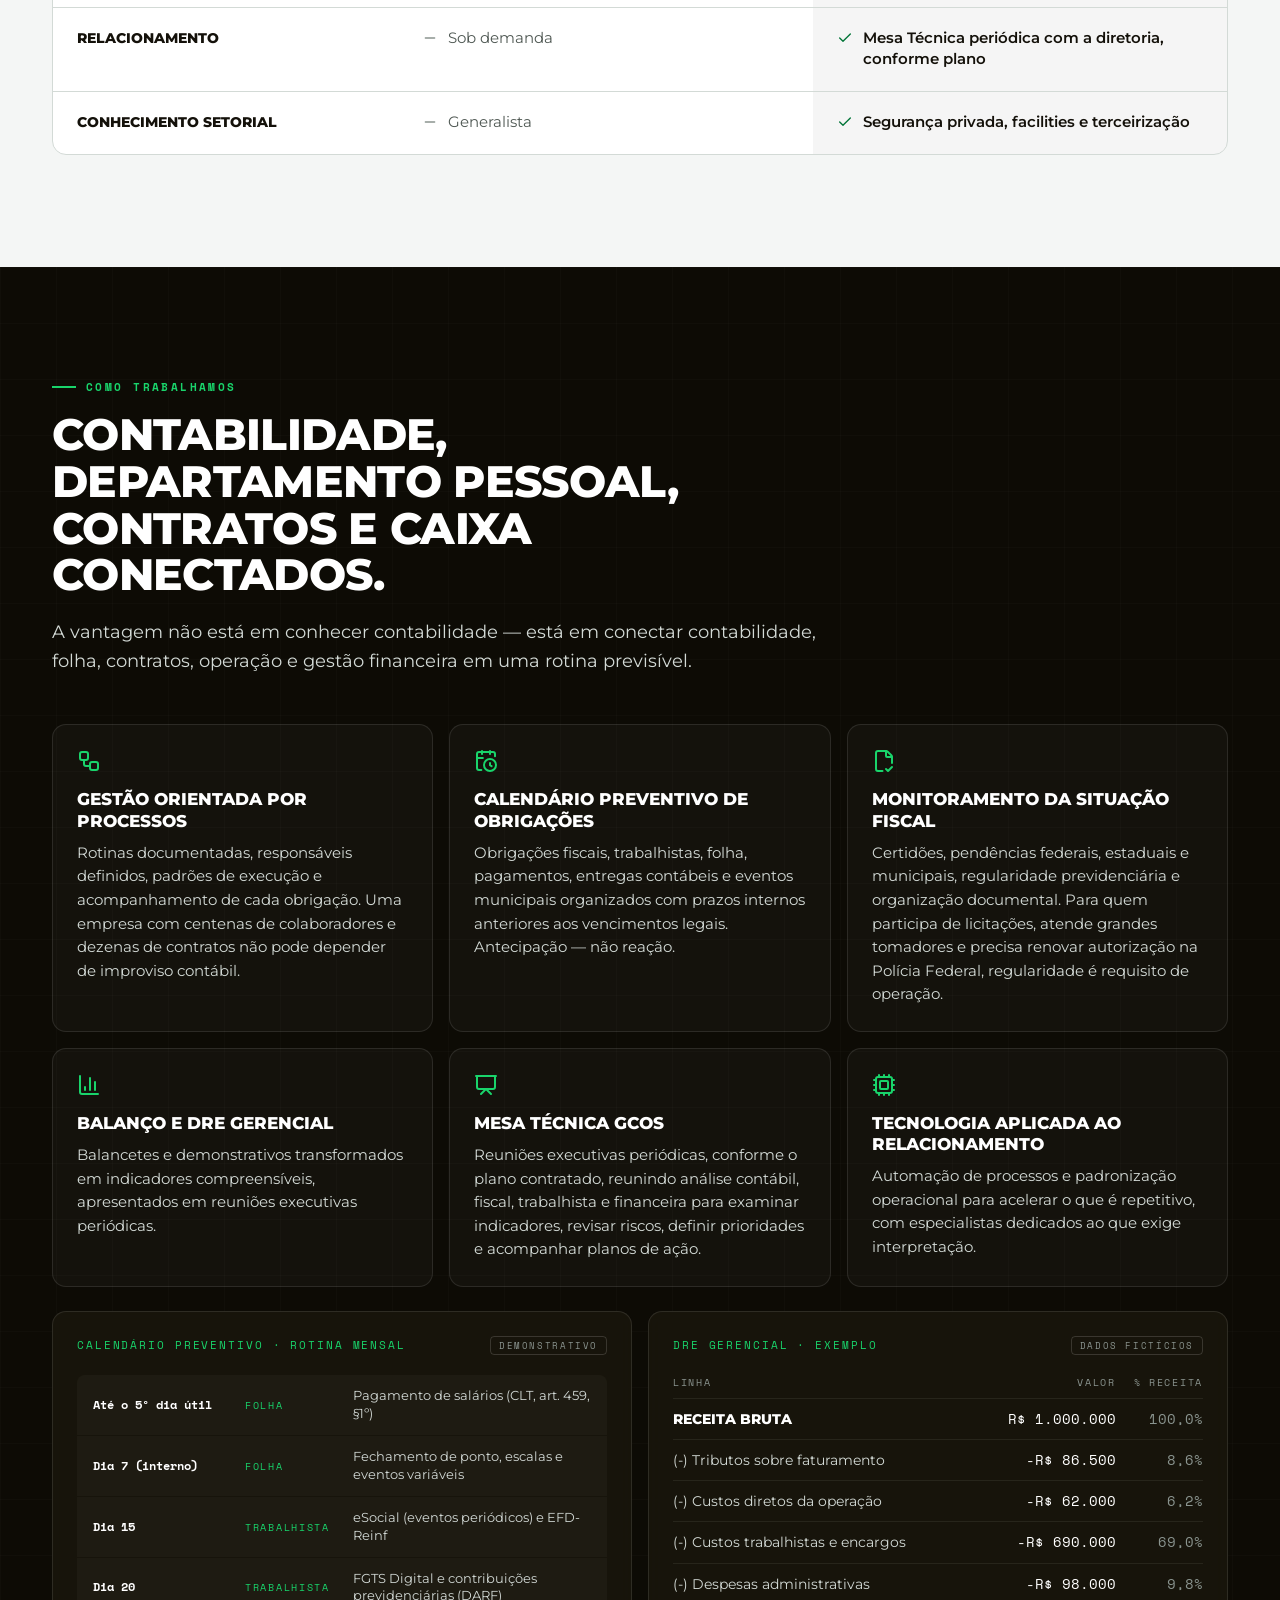
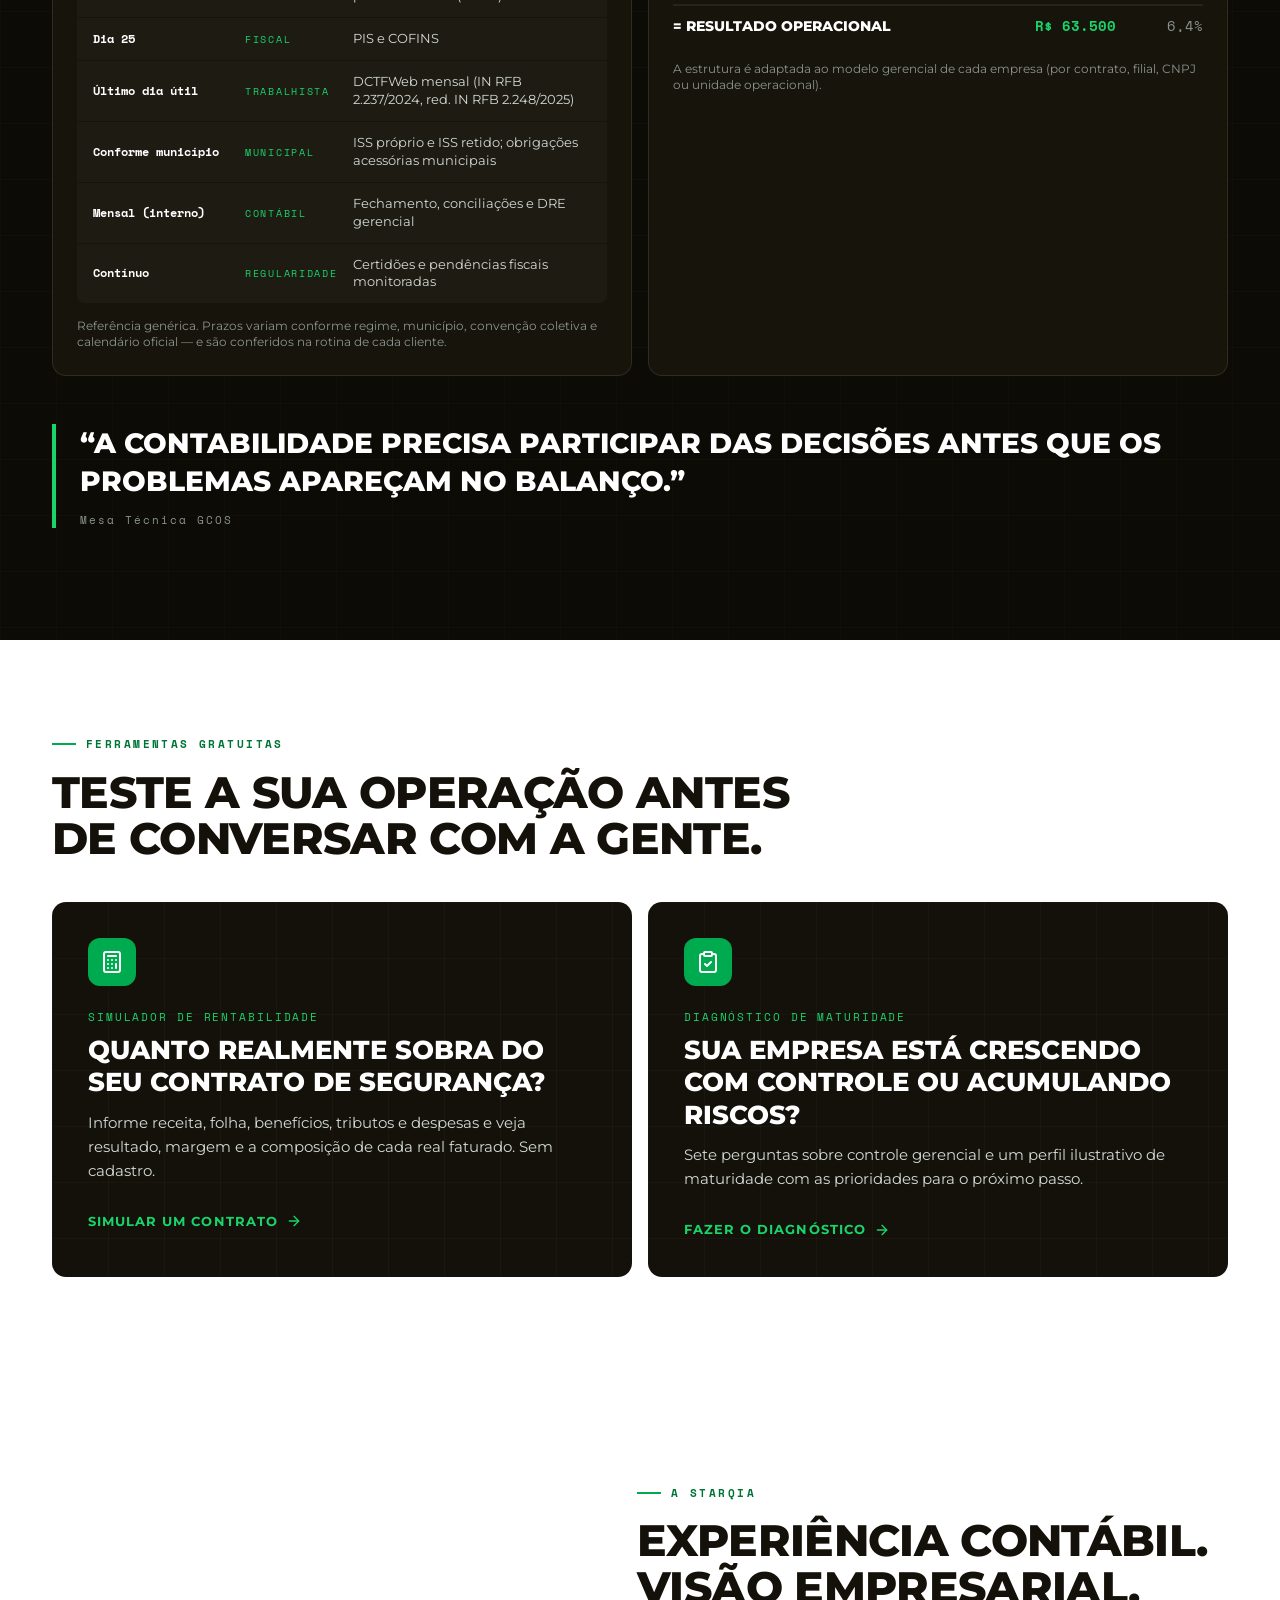
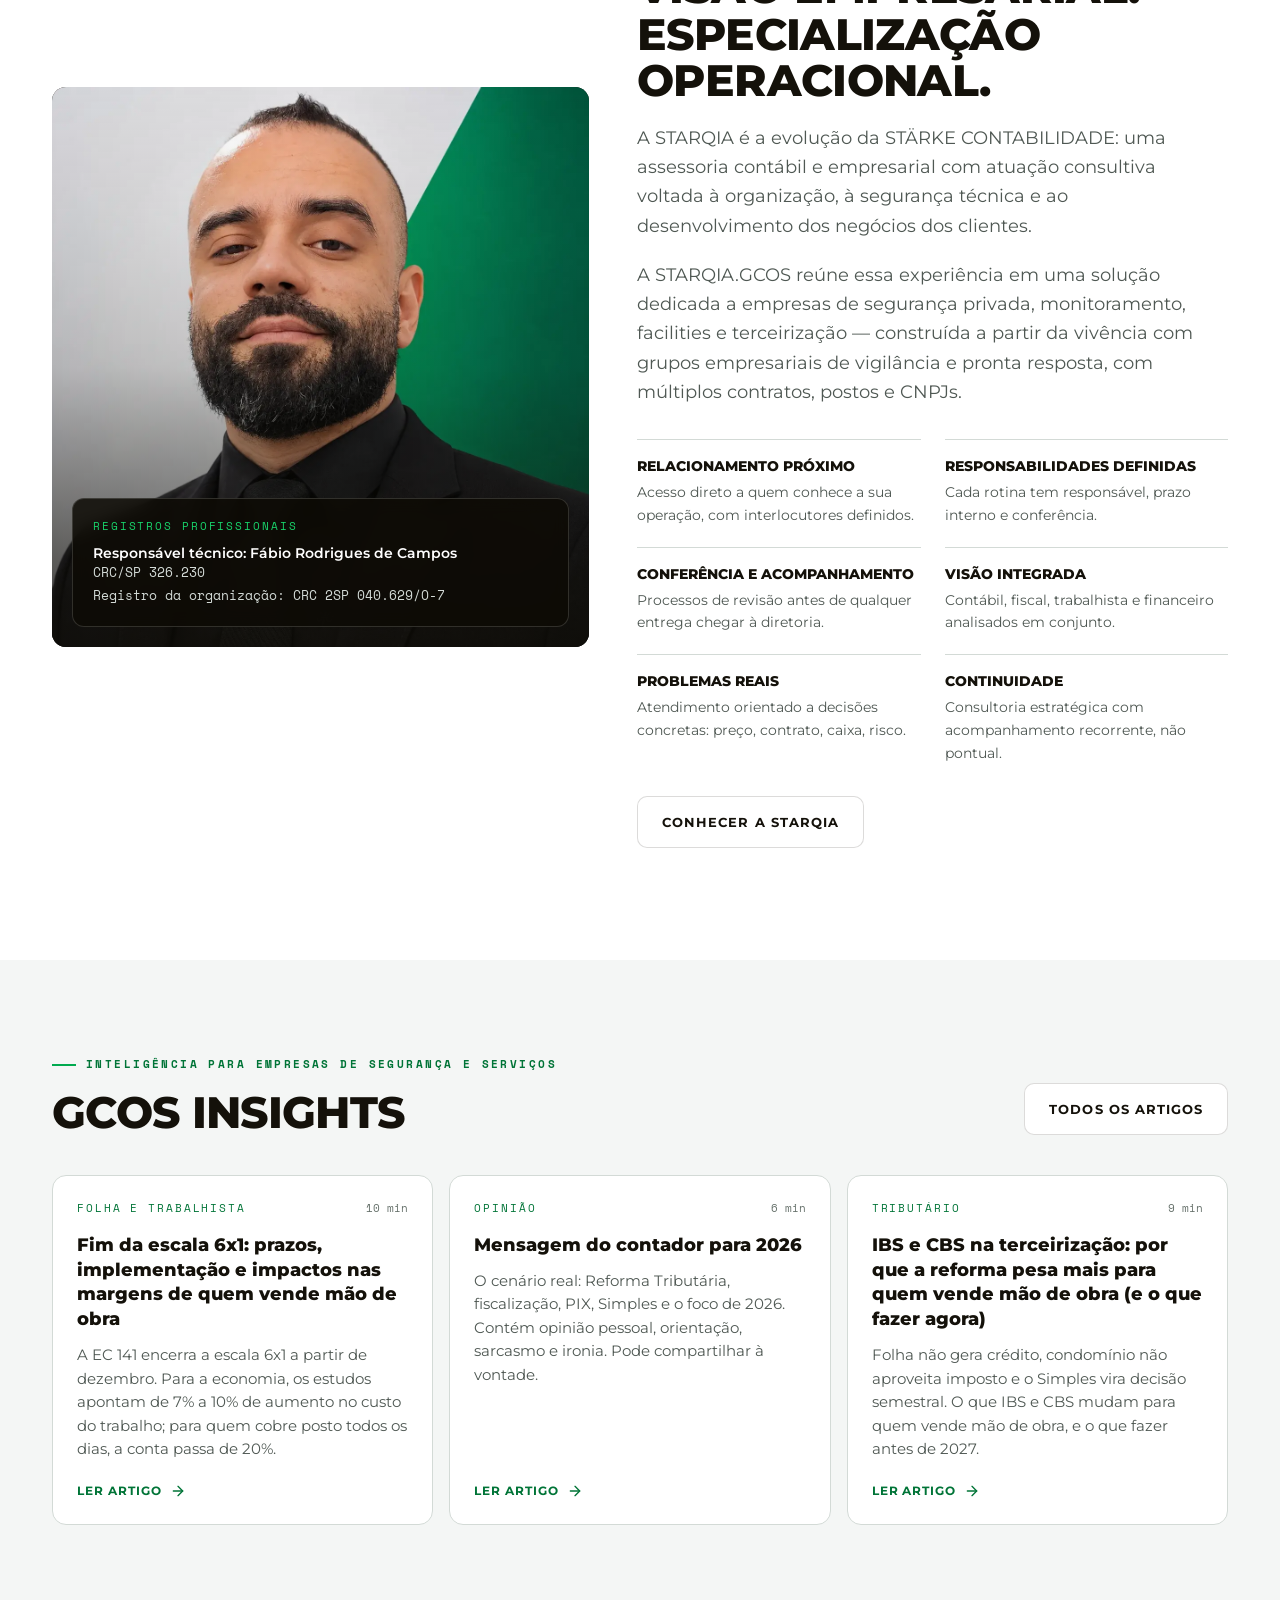
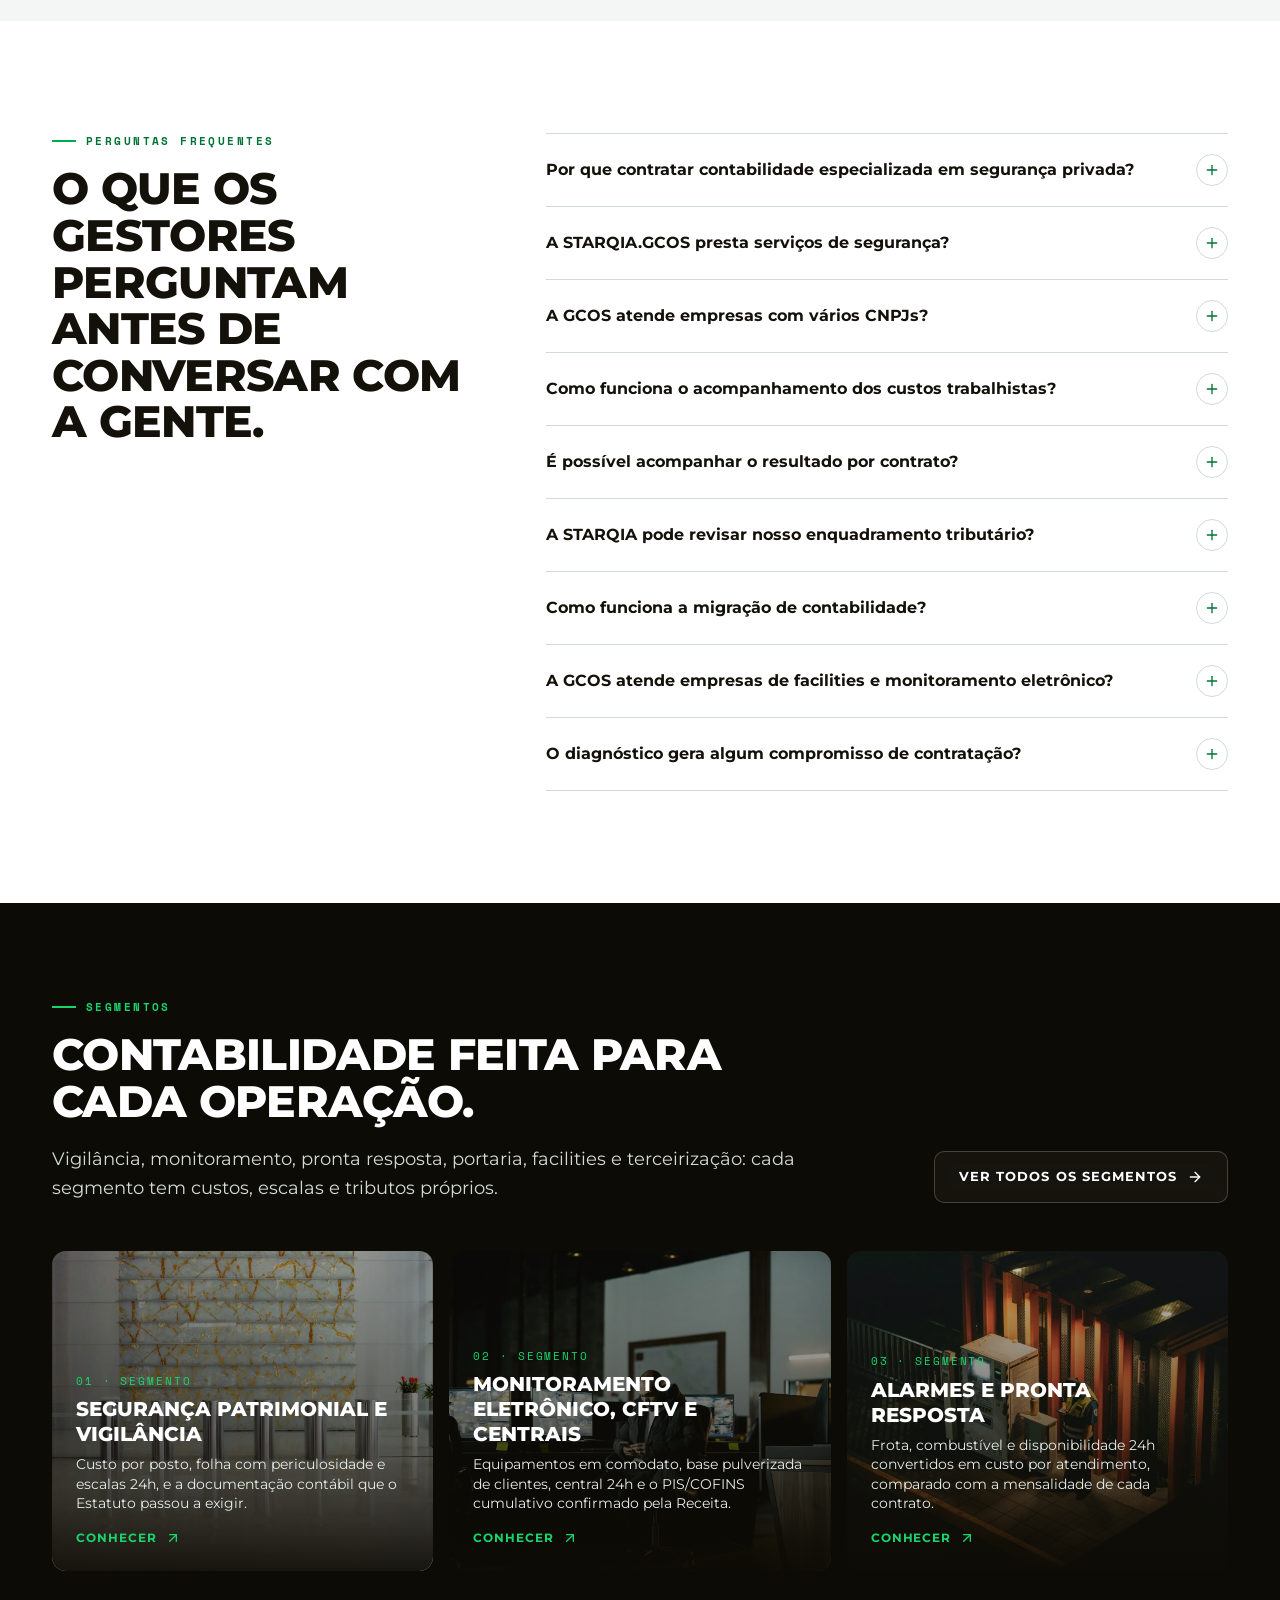
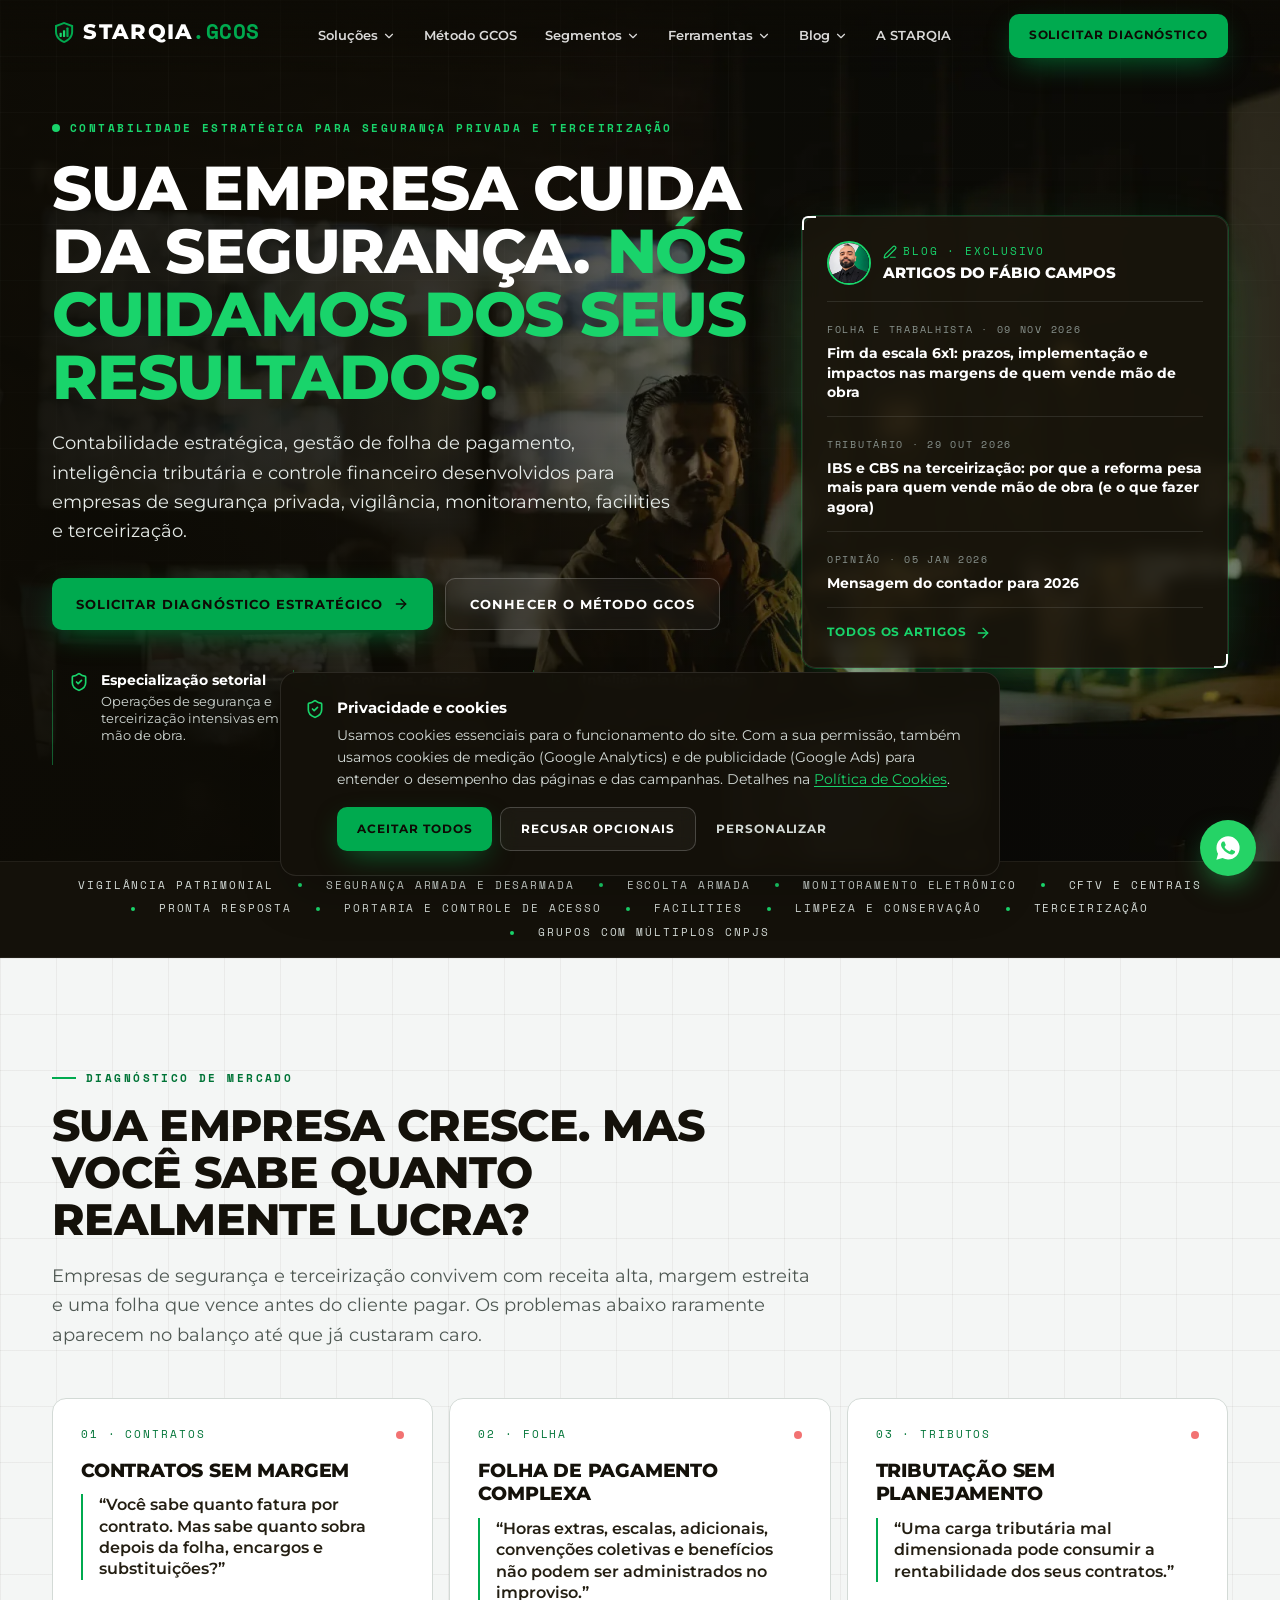
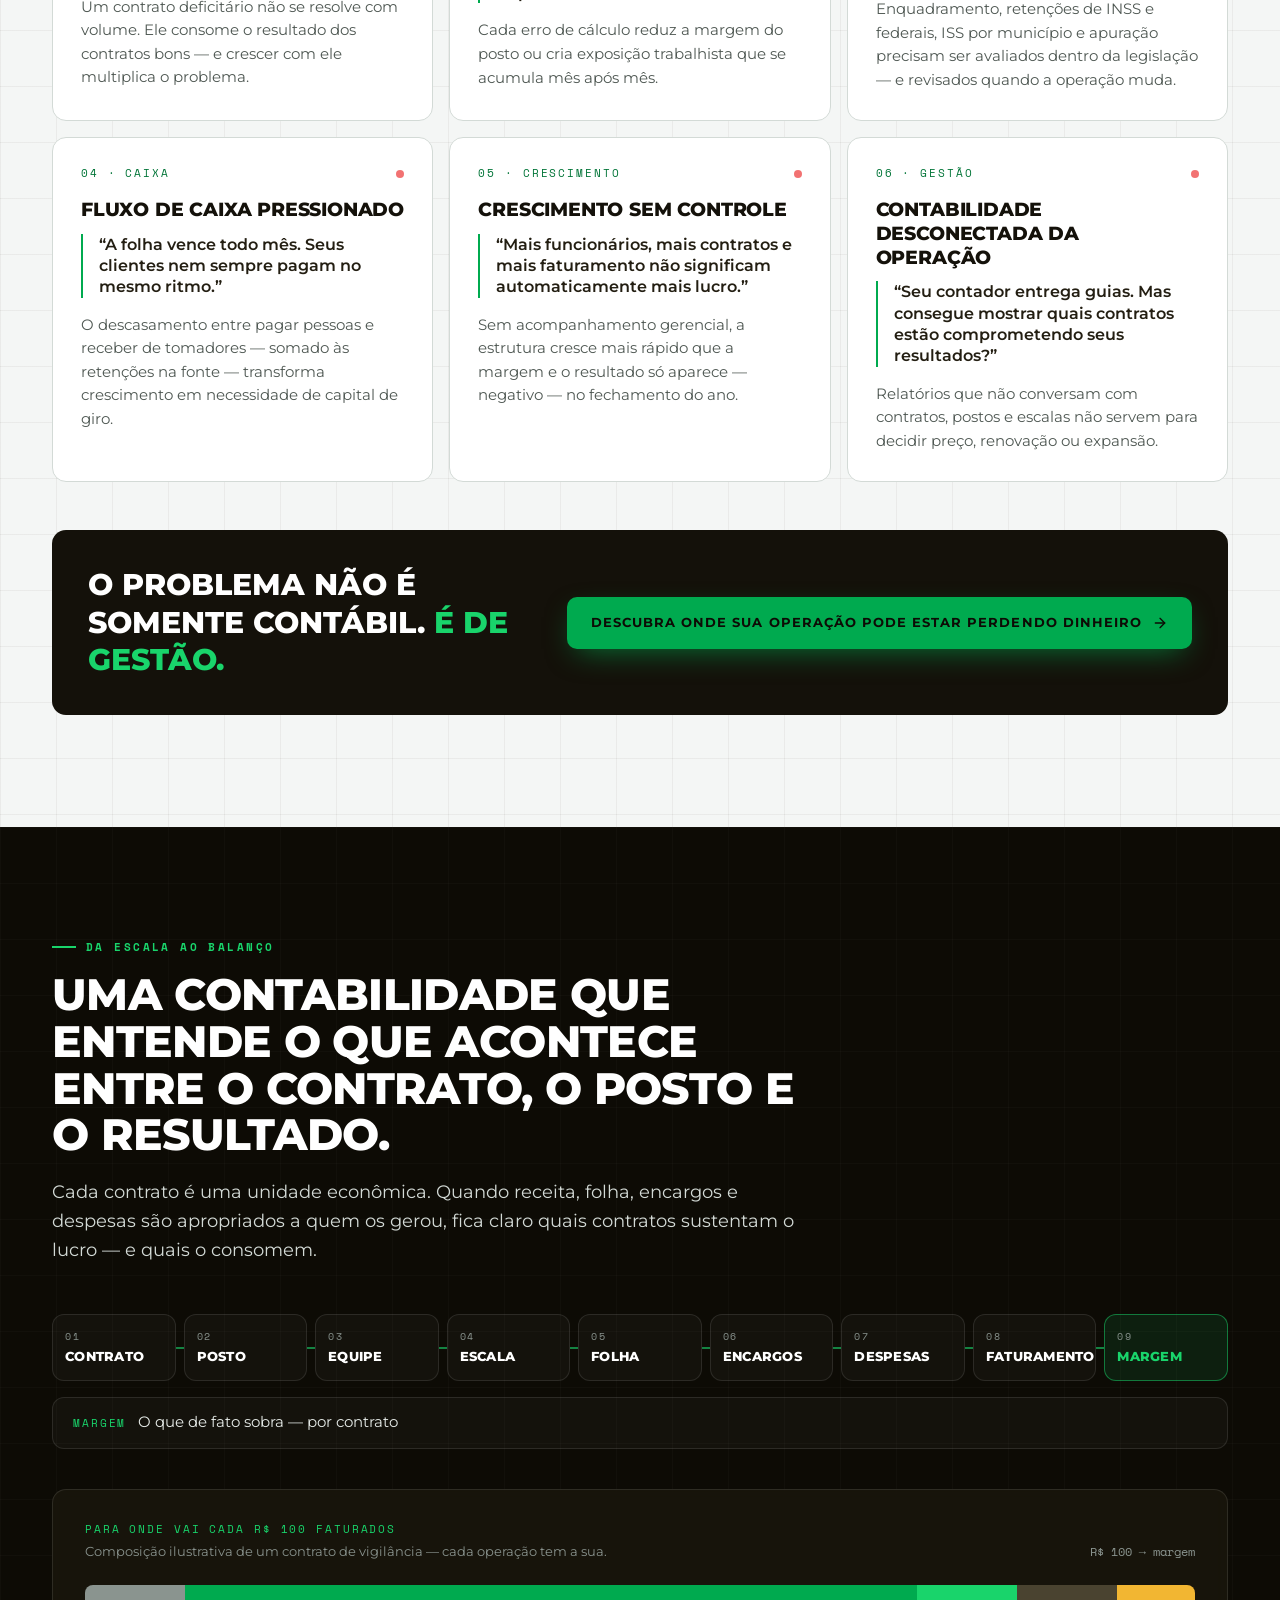
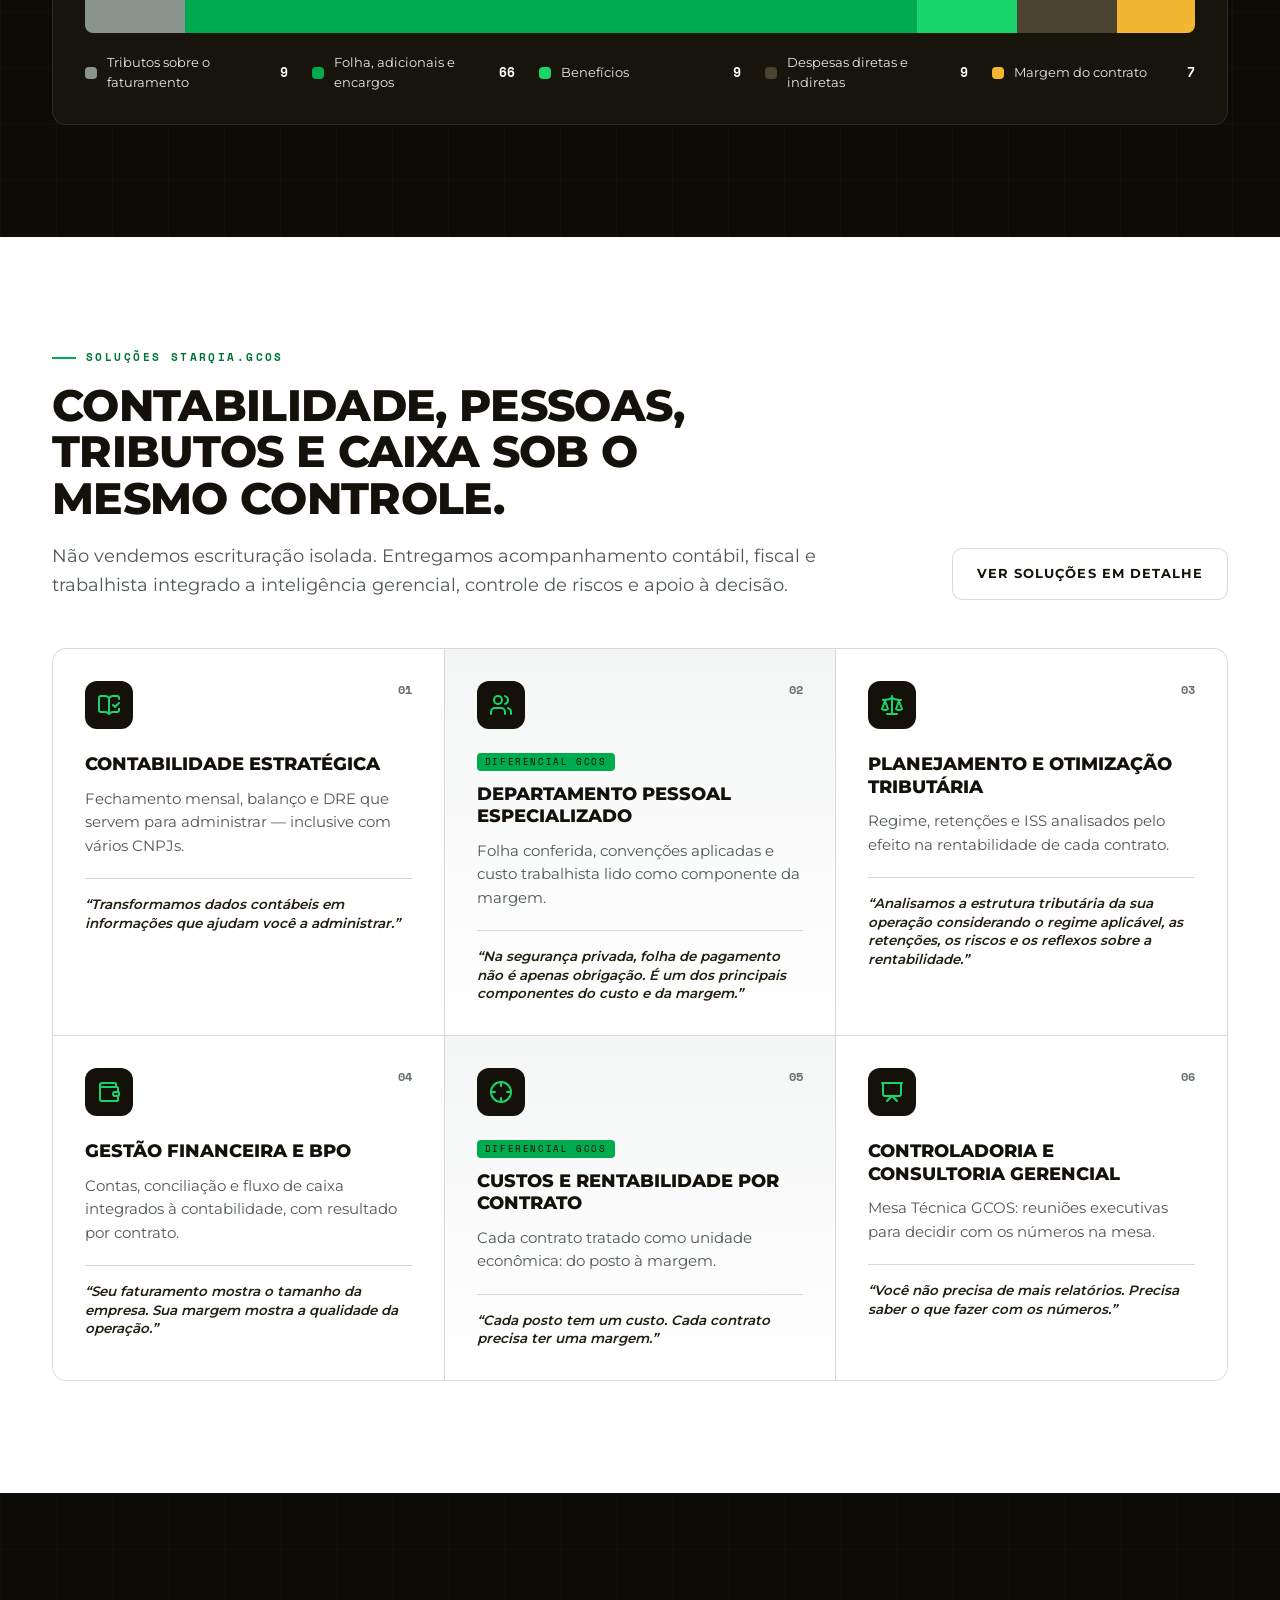
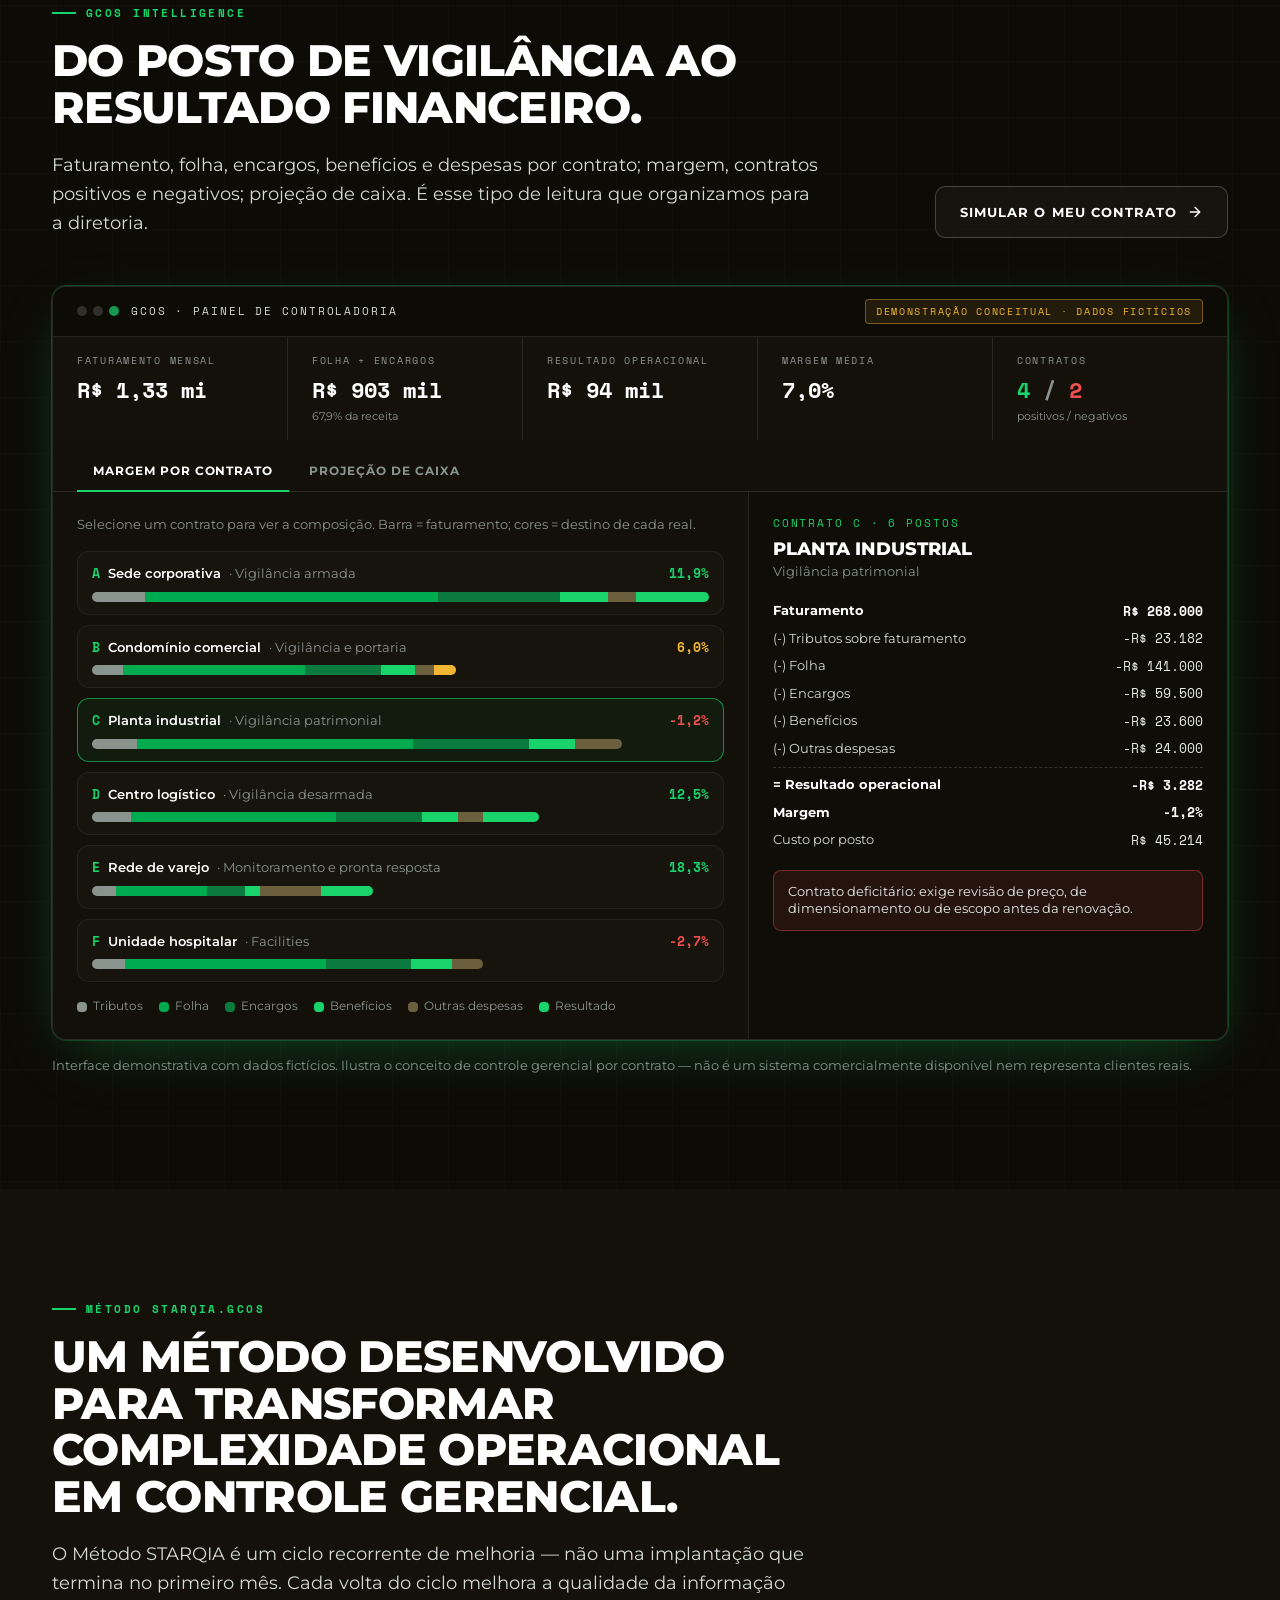
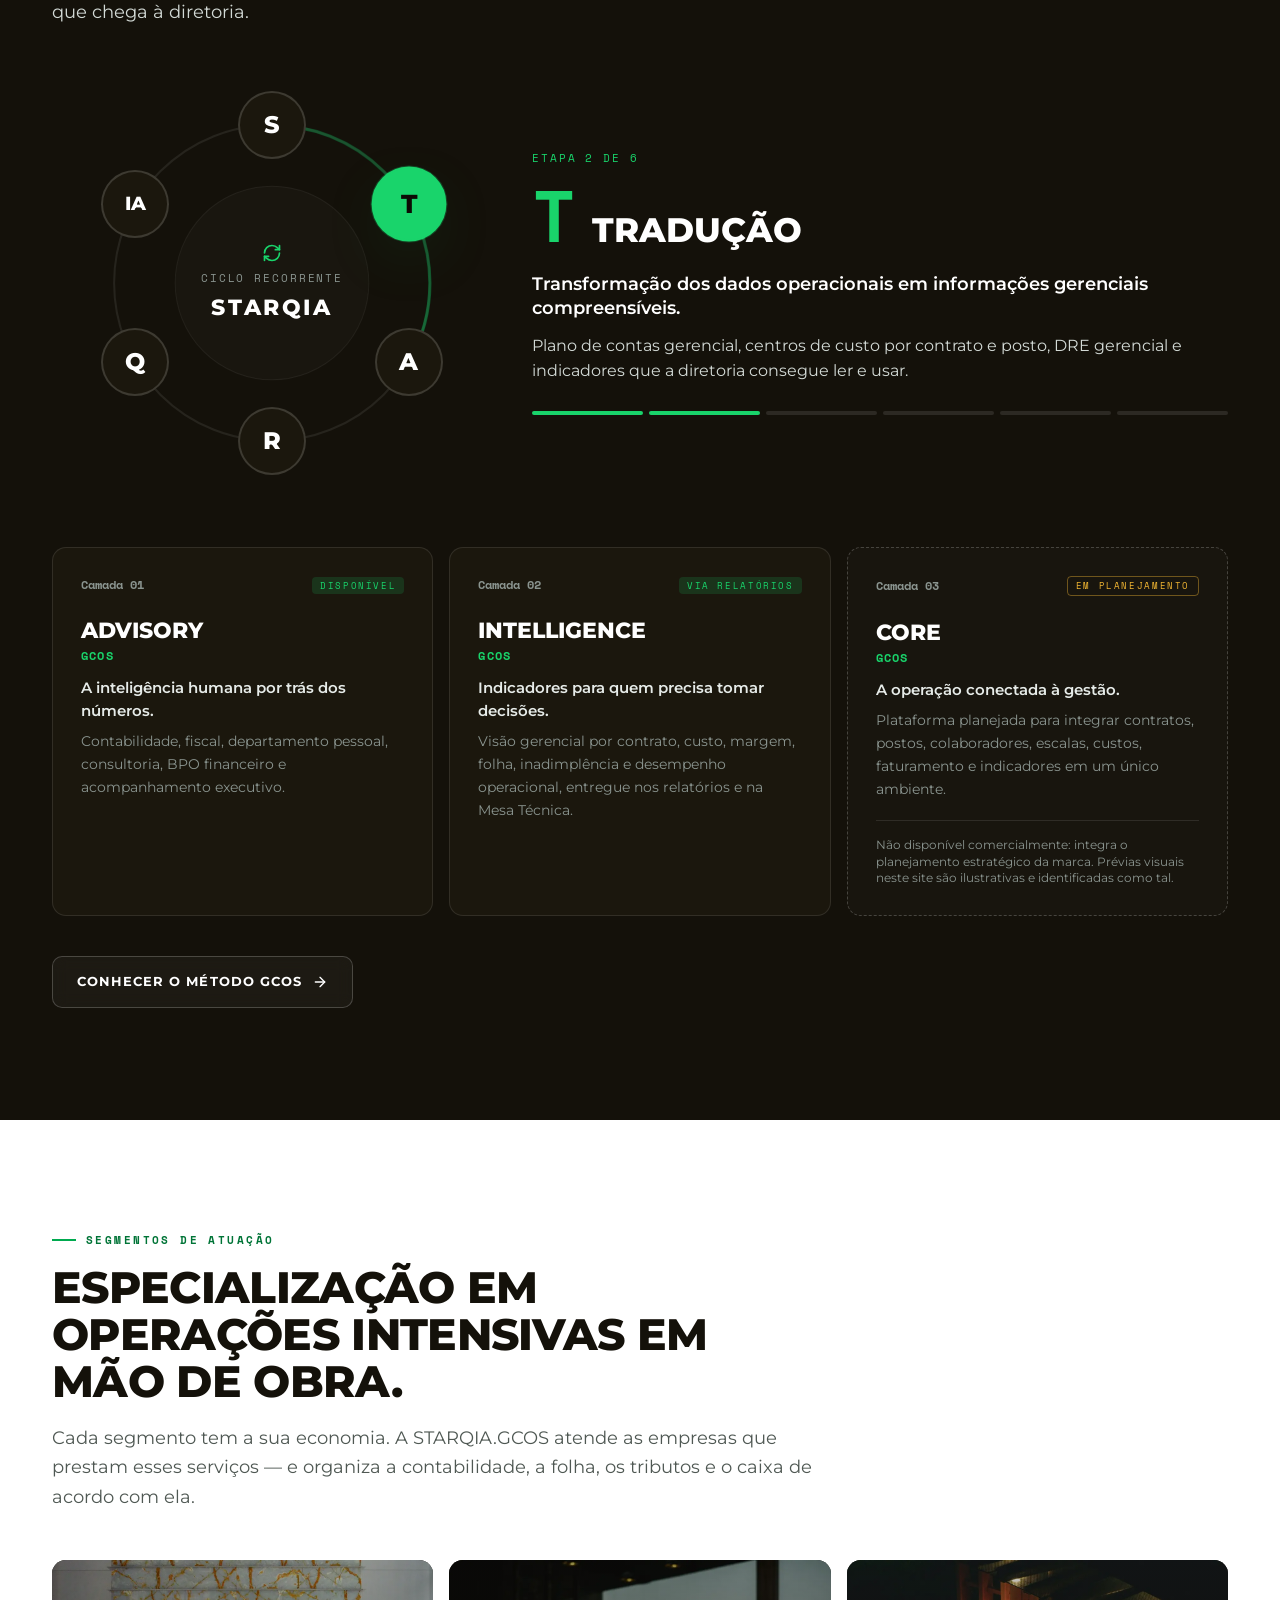
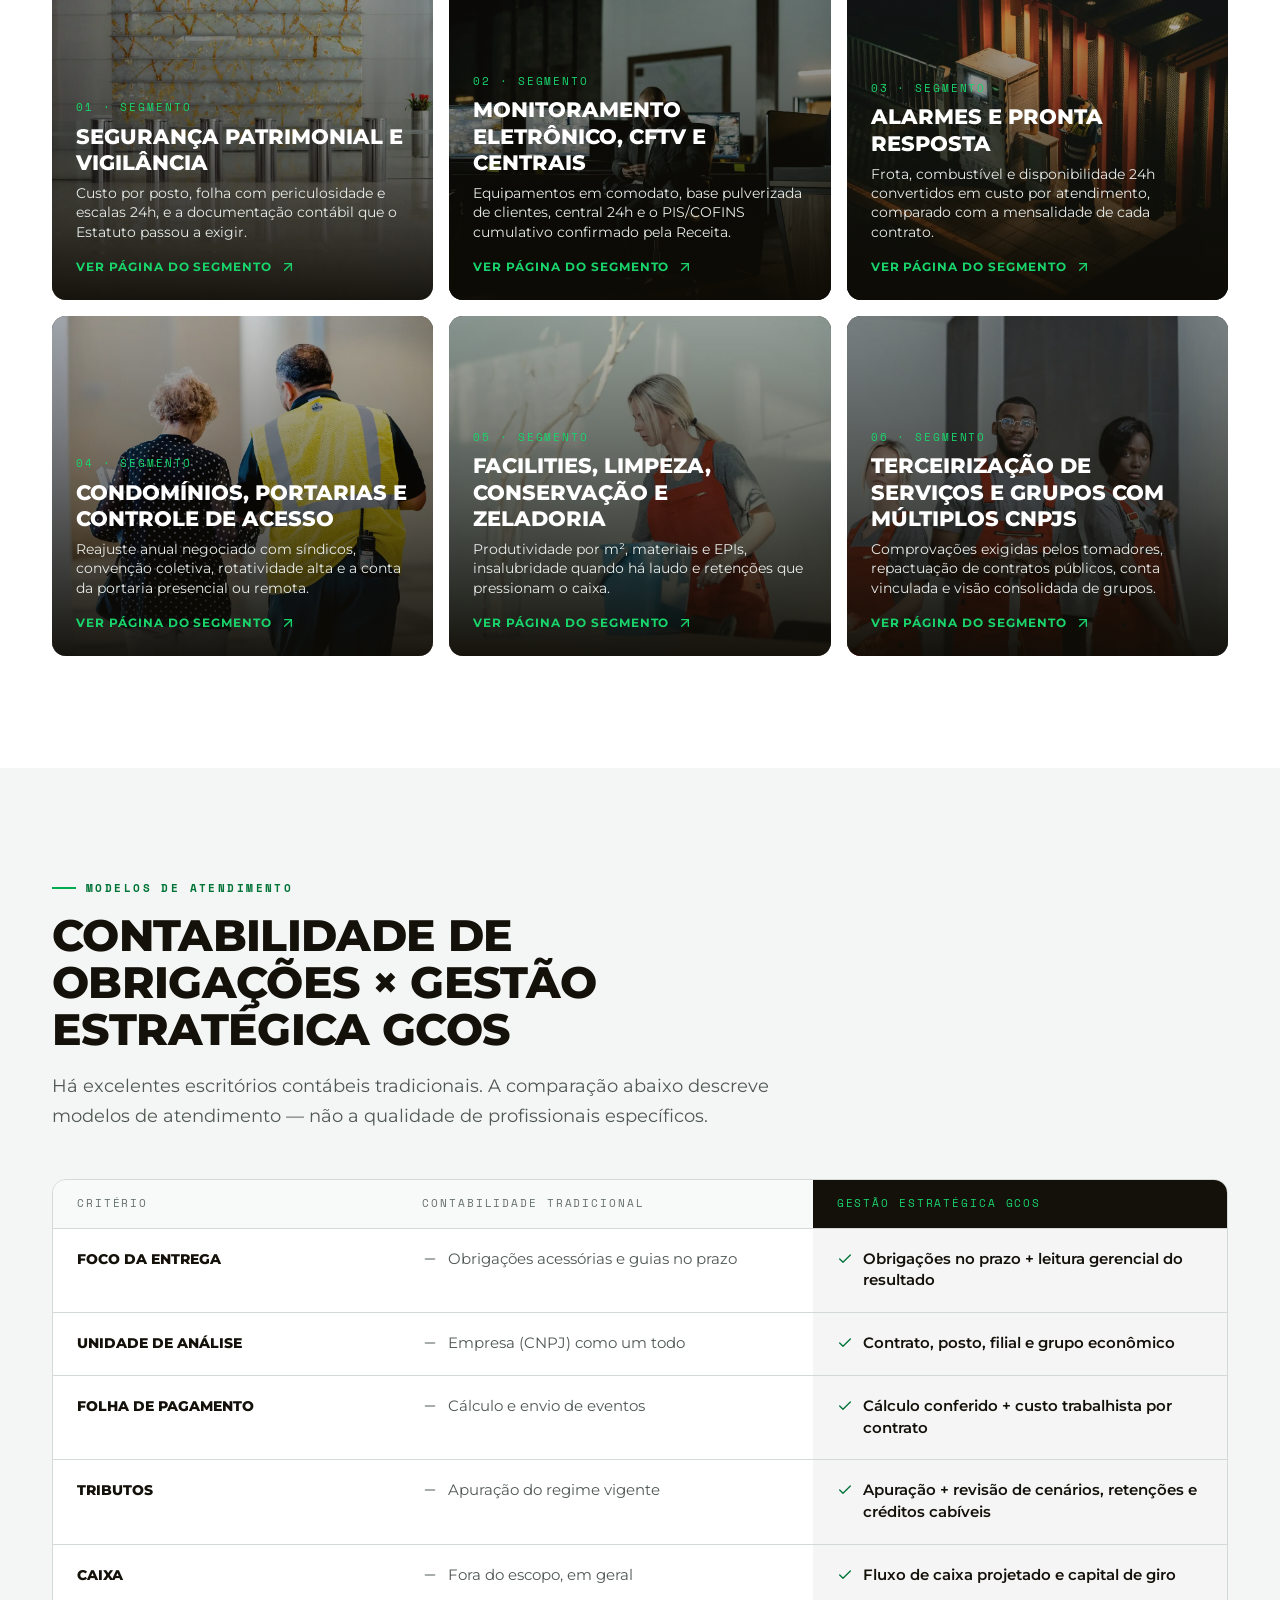
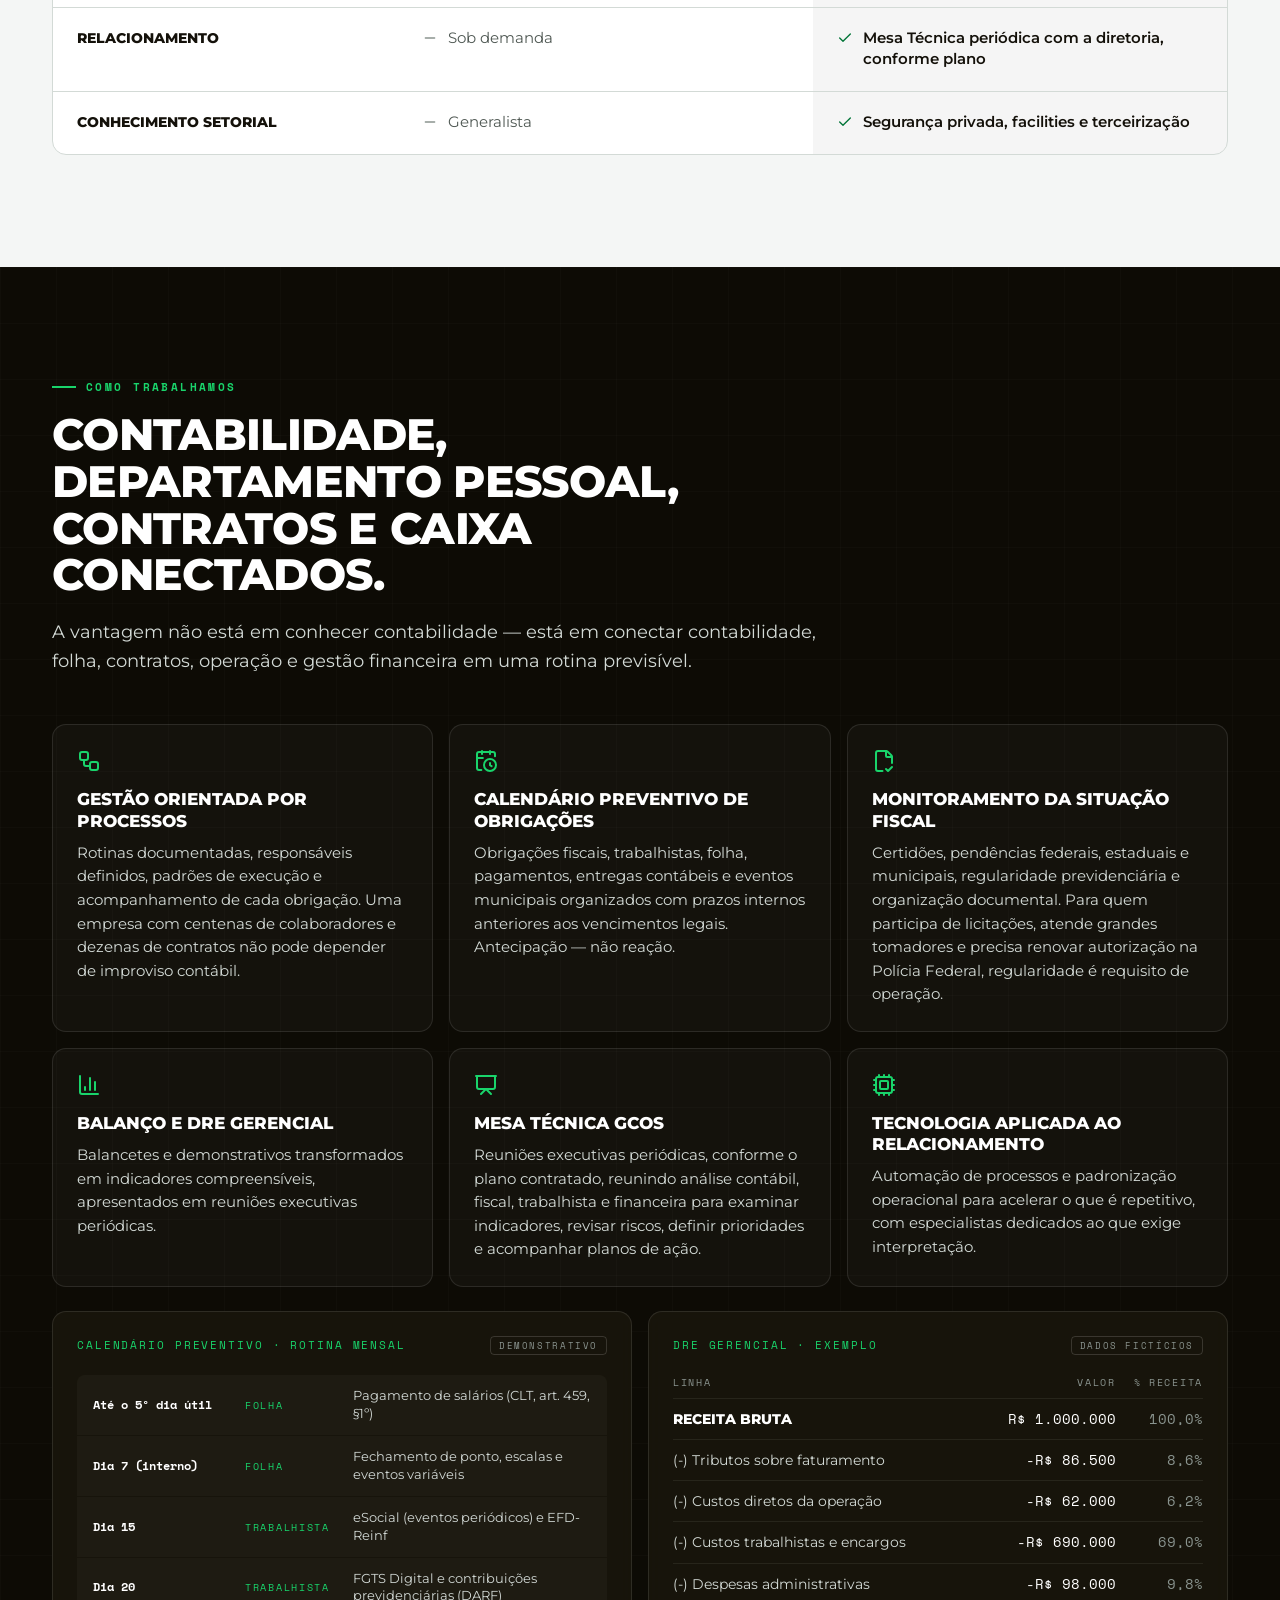
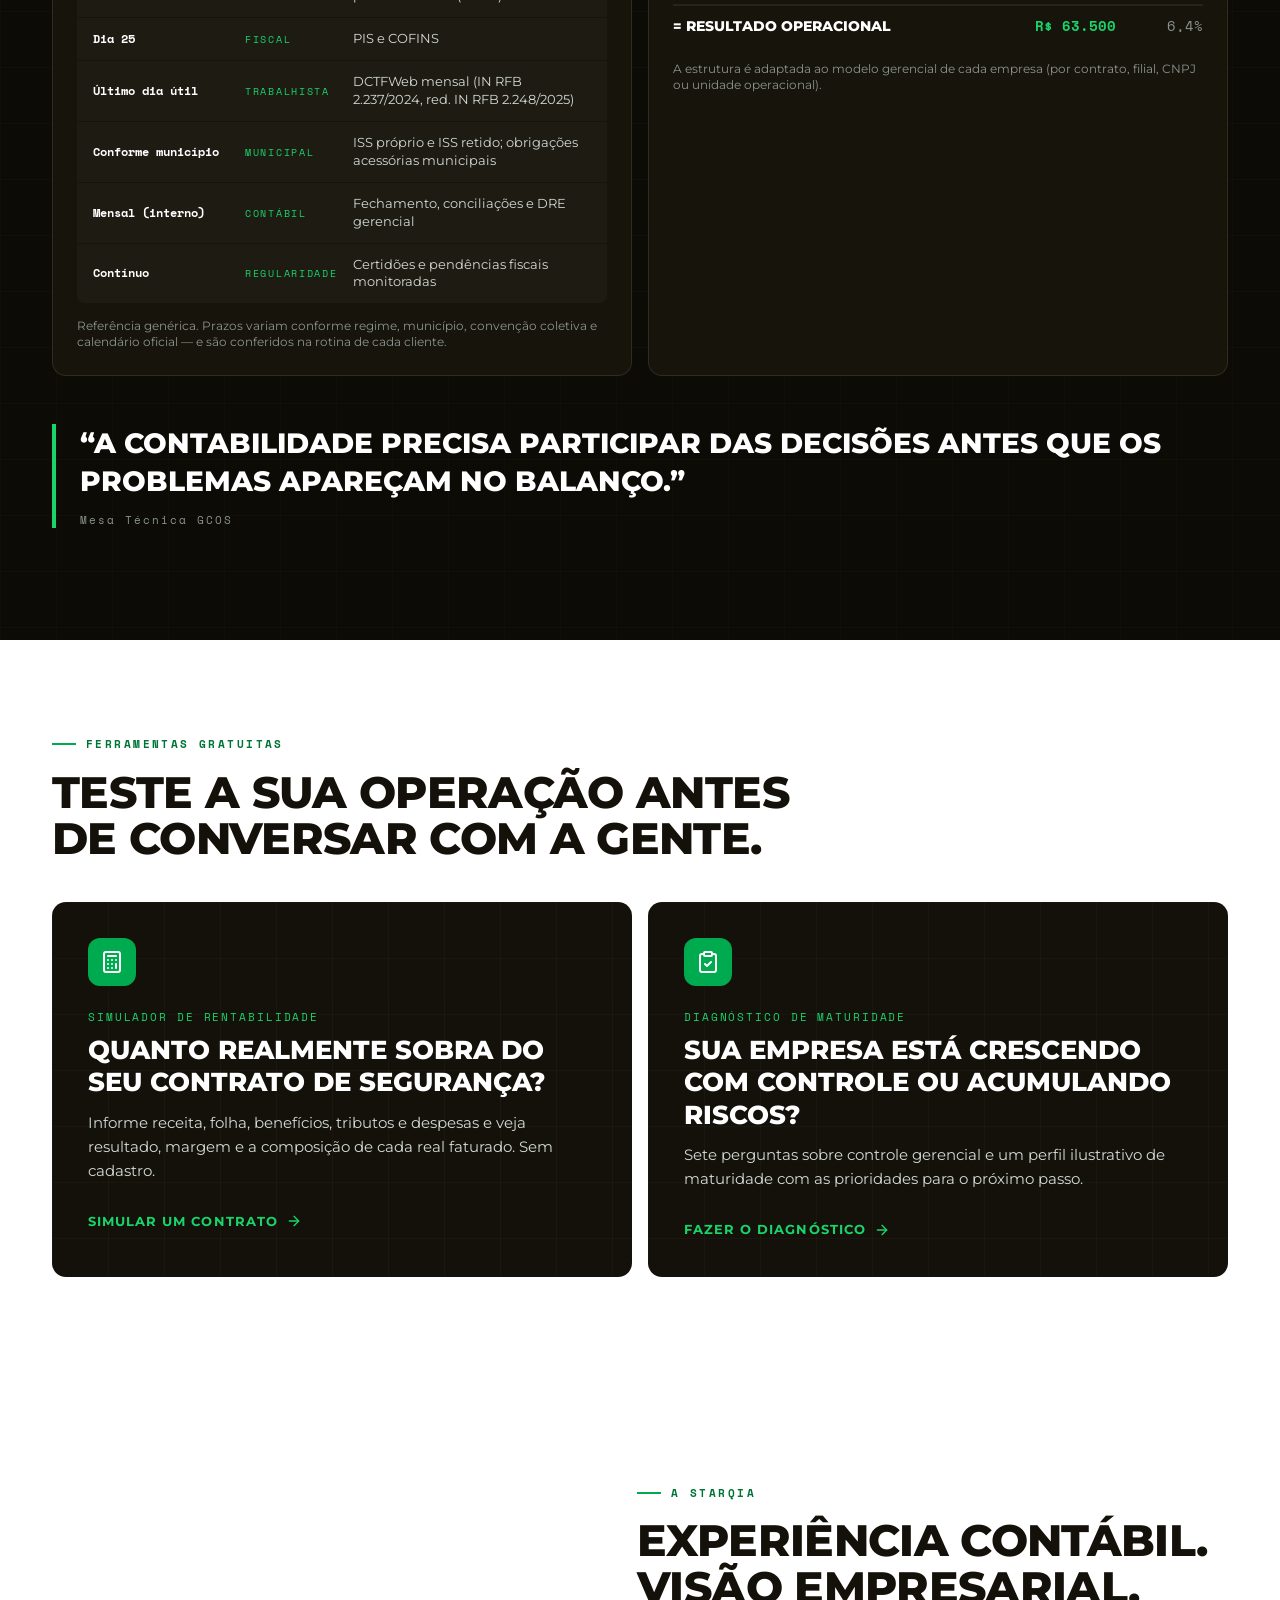
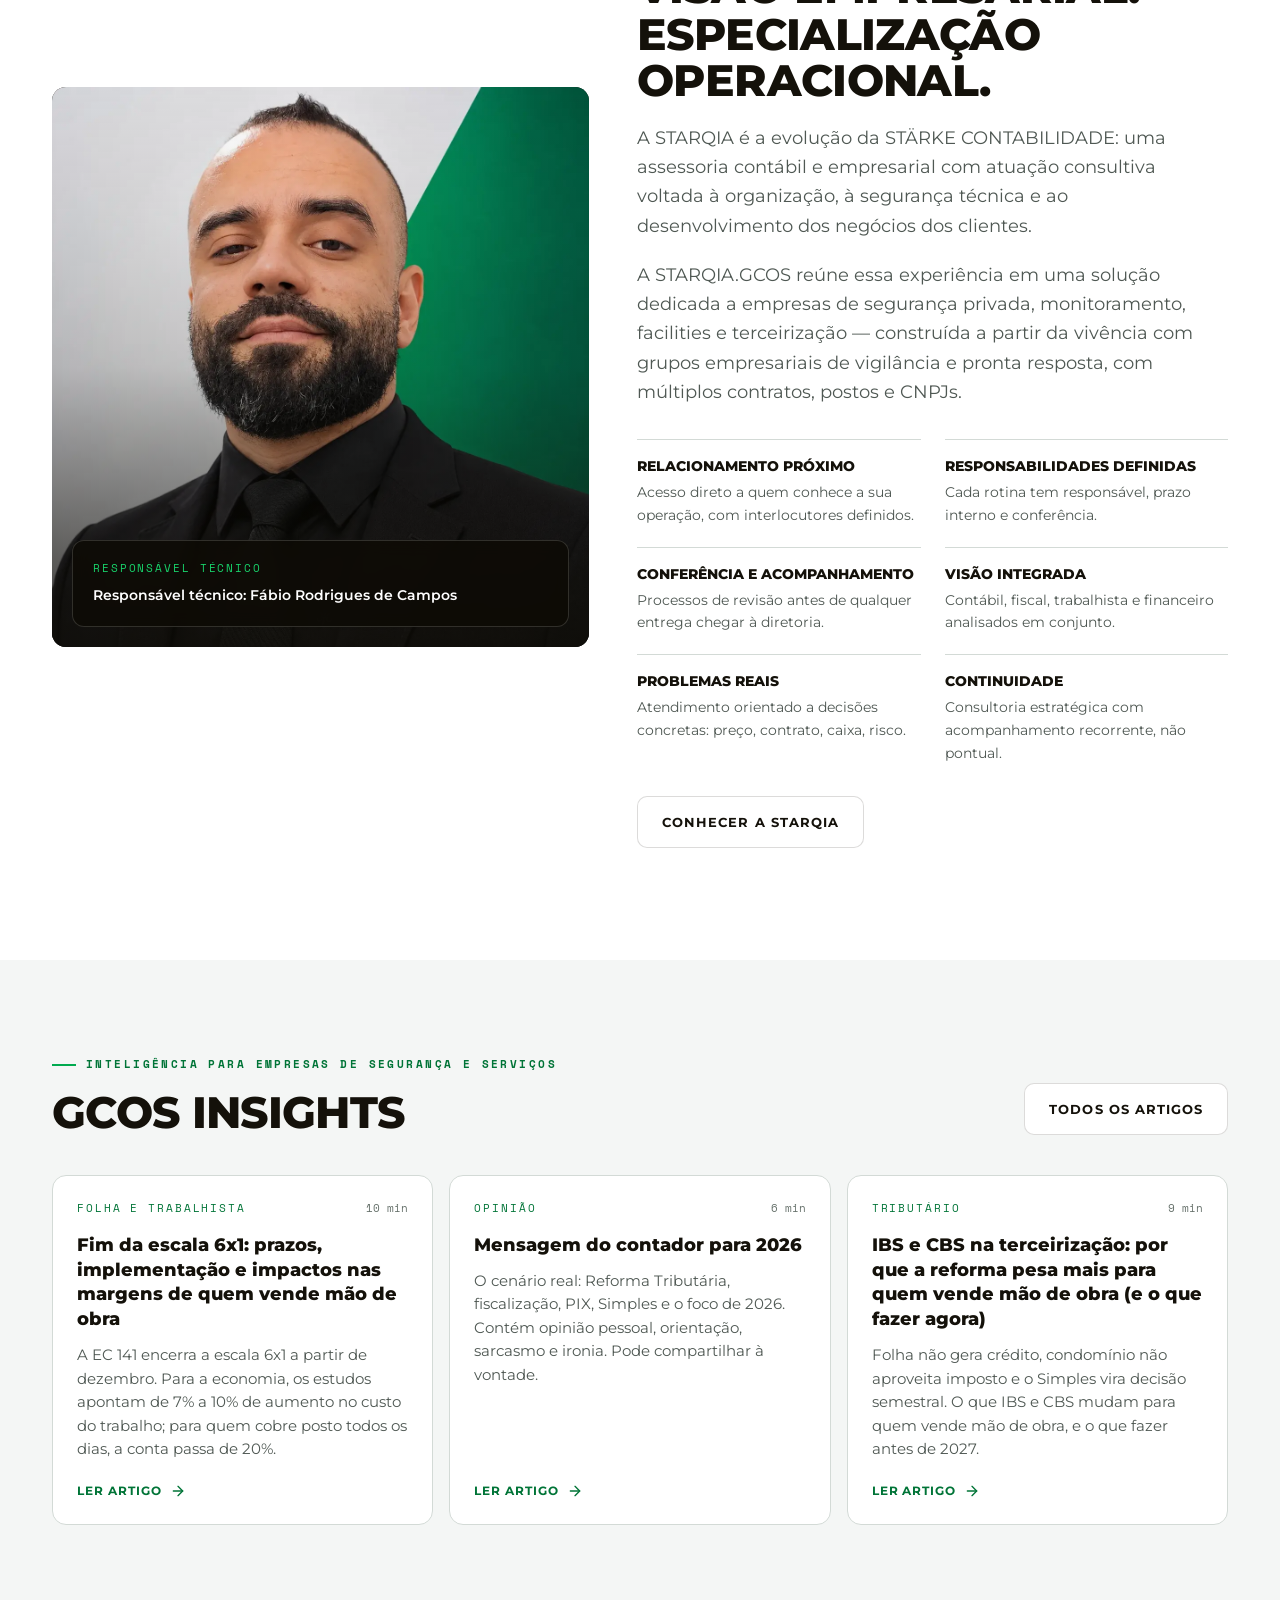
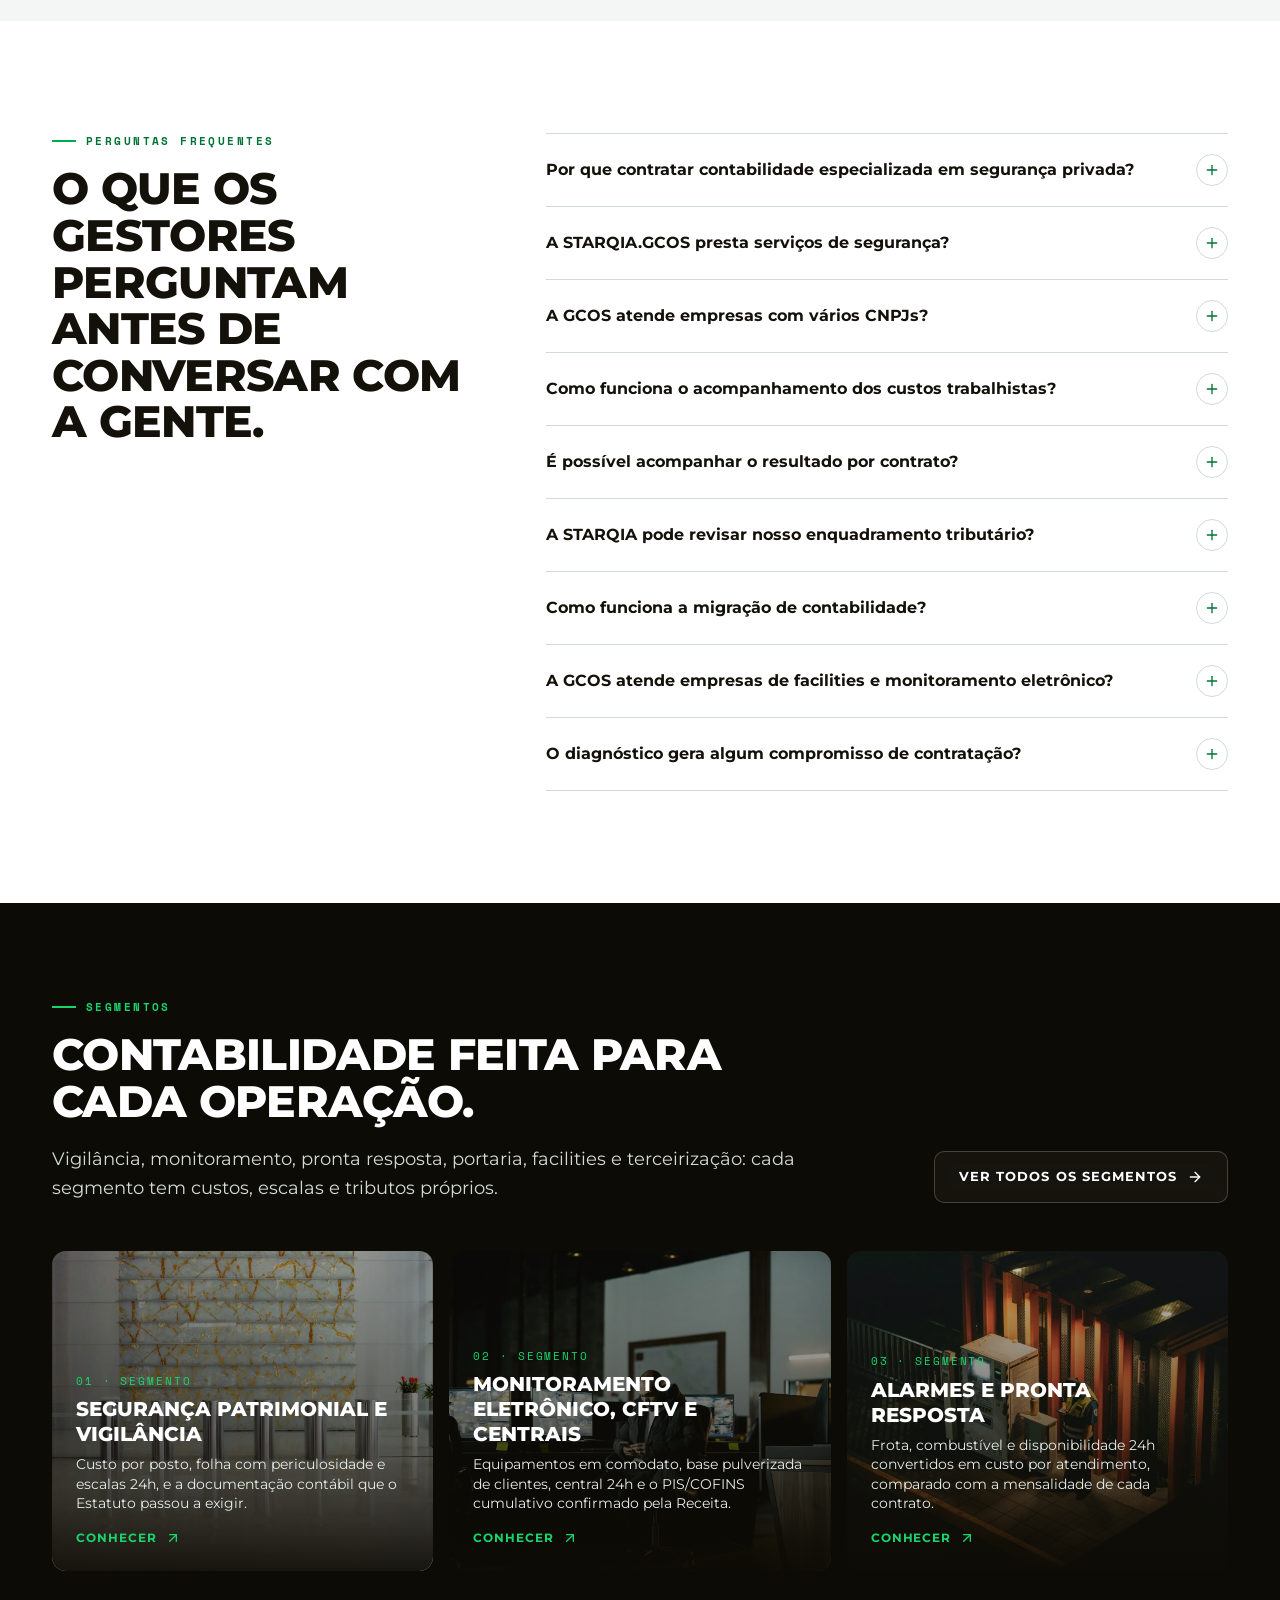
